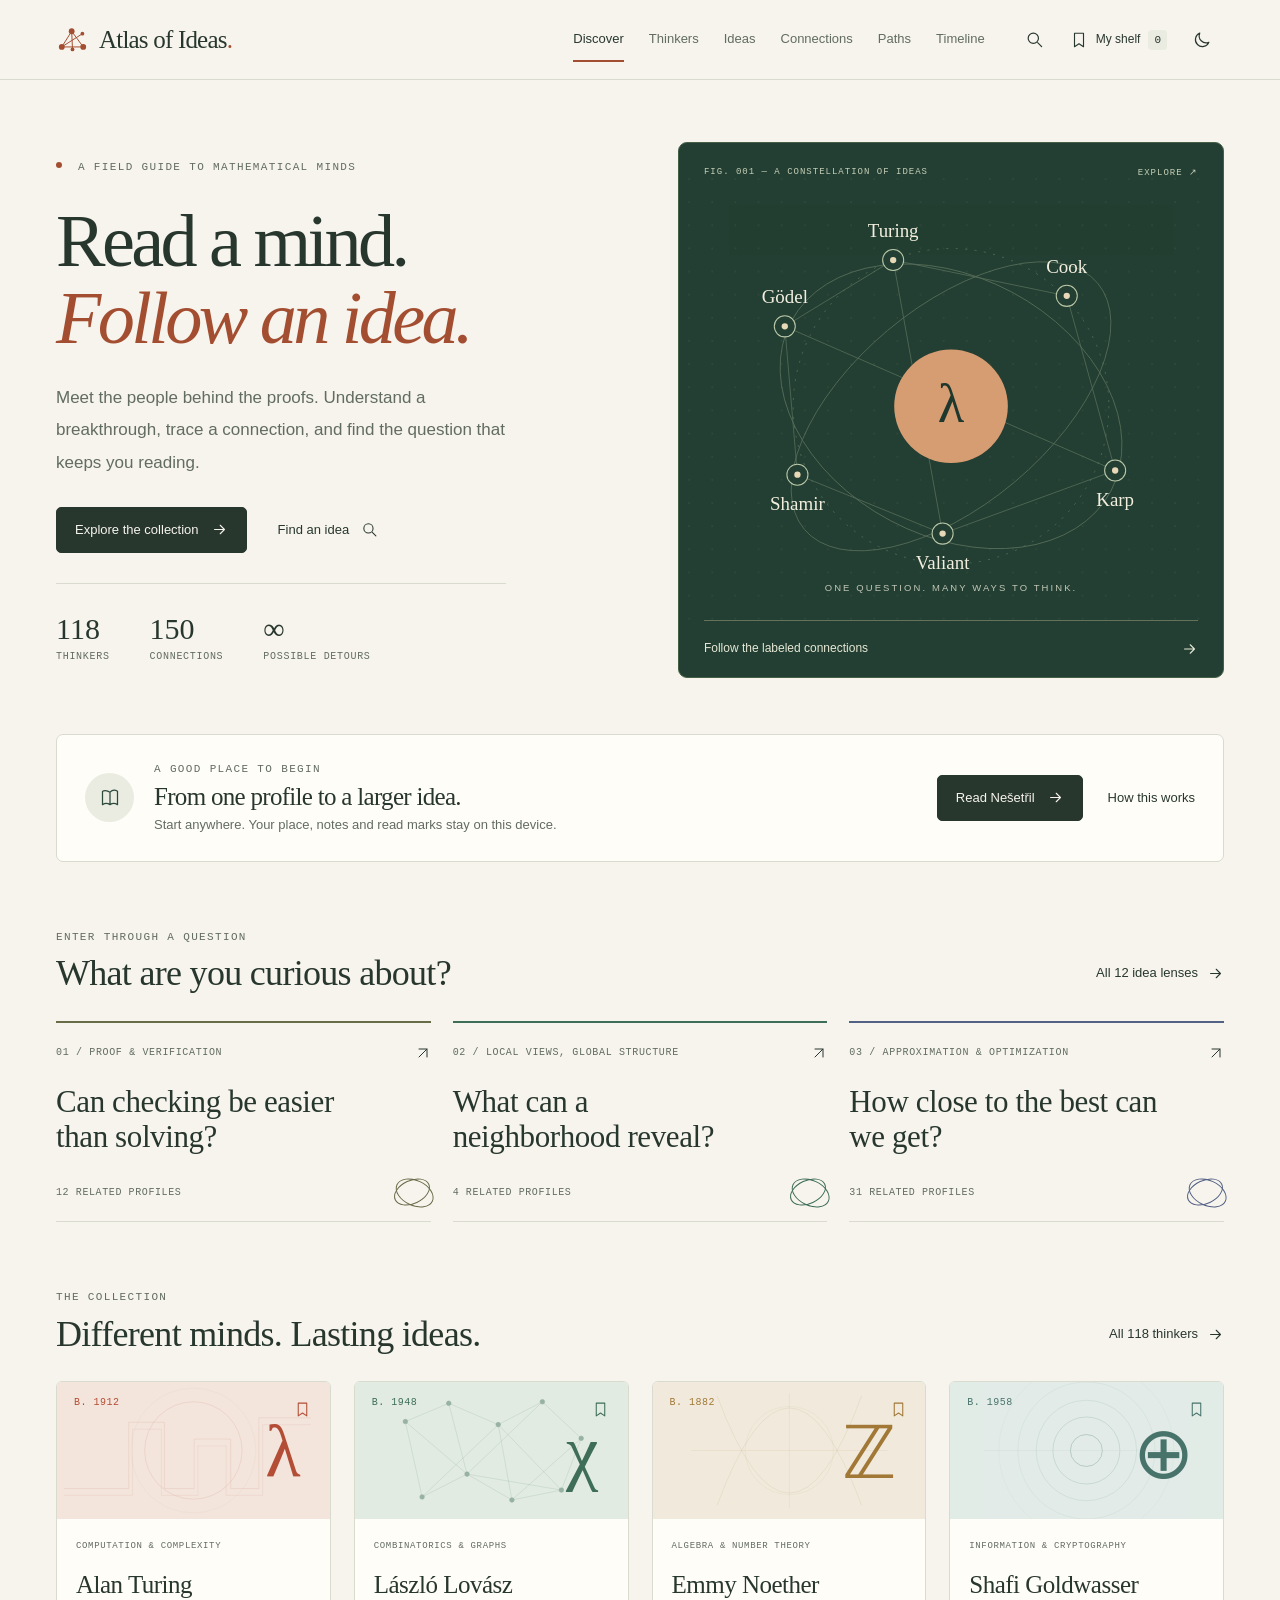
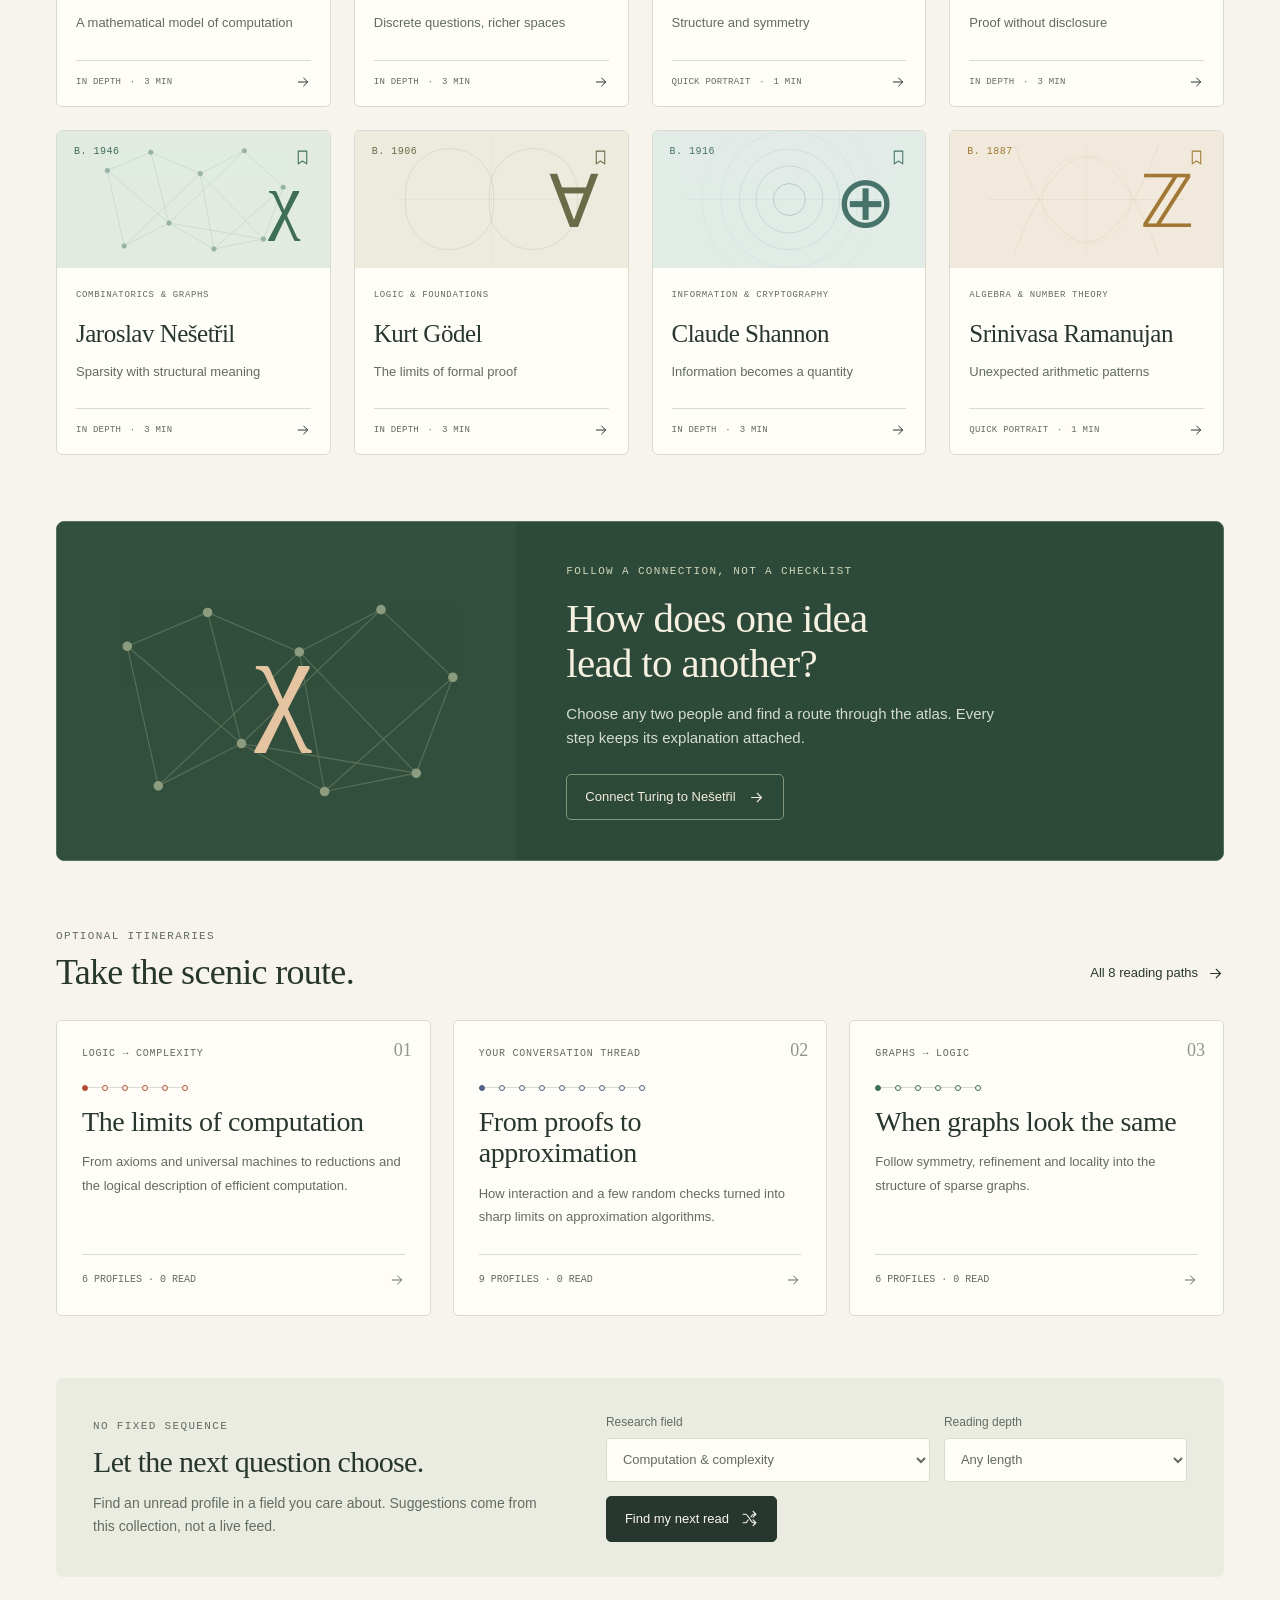
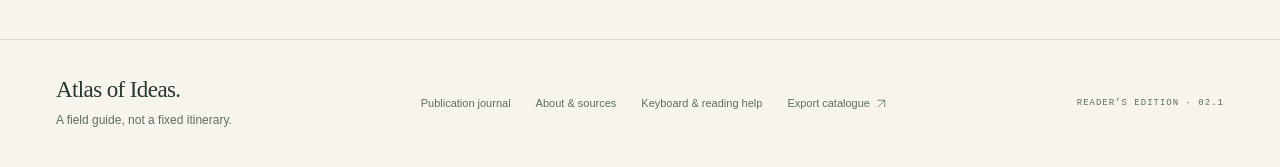
==== index.html @ b28cc840 "Publish actual Reader’s Edition with validated daily-profile updates" ====
<!doctype html>
<html lang="en">
<head>
<meta charset="utf-8">
<meta name="viewport" content="width=device-width, initial-scale=1, viewport-fit=cover">
<meta name="theme-color" content="#f6f4ed">
<meta name="description" content="An independent field guide to mathematics and computing. Read 118 profiles, follow 150 connections, explore ideas, and keep your own private reading notebook.">
<meta name="color-scheme" content="light dark">
<meta property="og:title" content="Atlas of Ideas — A field guide to mathematical minds">
<meta property="og:description" content="Read a mind. Follow an idea. 118 people, 150 connections, your own route.">
<link rel="canonical" href="https://hadi1373z.github.io/atlas-of-ideas/">
<title>Atlas of Ideas — Reader’s edition</title>
<link rel="icon" href="data:image/svg+xml,%3Csvg xmlns='http://www.w3.org/2000/svg' viewBox='0 0 40 40'%3E%3Crect width='40' height='40' rx='8' fill='%23283f36'/%3E%3Ctext x='20' y='29' text-anchor='middle' font-family='Georgia' font-size='30' fill='%23fff9ed'%3Eλ%3C/text%3E%3C/svg%3E">
<style>/* Atlas of Ideas — Reader’s edition. System typefaces; no network assets. */
:root {
  --paper: #f6f4ed; --card: #fffdf8; --ink: #28372e; --muted: #626c61;
  --line: #d8dbce; --accent: #a44e31; --green: #2c493a; --soft: #eaece2;
  --serif: 'Iowan Old Style', 'Palatino Linotype', 'Book Antiqua', Georgia, serif;
  --display: Georgia, 'Times New Roman', serif;
  --sans: -apple-system, BlinkMacSystemFont, 'Segoe UI', Arial, sans-serif;
  --mono: 'SFMono-Regular', Consolas, 'Liberation Mono', monospace;
  --reader-size: 19px; --reader-leading: 1.85; --measure: 650px;
  --max: 1320px; --header-height: 80px;
}
* { box-sizing: border-box; }
html { scroll-padding-top: 155px; }
body { margin: 0; color: var(--ink); background: var(--paper); font: 15px/1.6 var(--sans); -webkit-font-smoothing: antialiased; }
body[data-theme=dark] { --paper:#17231e; --card:#1e2d25; --ink:#f0ecdf; --muted:#b3bcae; --line:#3e5042; --accent:#e5ae8b; --green:#cfddc3; --soft:#2b3a2f; }
button,input,select,textarea { font:inherit; color:inherit; }
button { border:0; background:none; cursor:pointer; }
button:disabled { opacity:.5; cursor:default; }
a { color:inherit; text-decoration:none; }
button,a { touch-action:manipulation; -webkit-tap-highlight-color:transparent; }
svg { display:block; flex-shrink:0; }
img { max-width:100%; }
input,select,textarea { max-width:100%; }
button:focus-visible,a:focus-visible,input:focus-visible,select:focus-visible,textarea:focus-visible,summary:focus-visible,[role=button]:focus-visible {
  outline:3px solid var(--accent); outline-offset:4px; border-radius:3px;
}
h1[tabindex="-1"]:focus,.article-section[tabindex="-1"]:focus,main:focus { outline:none; }
::selection { background:#dac3a0; color:#1d3527; }
.wrap { width:min(var(--max),calc(100% - 112px)); margin-inline:auto; }
.sr-only { position:absolute; width:1px; height:1px; padding:0; overflow:hidden; clip:rect(0,0,0,0); white-space:nowrap; border:0; }
.skip { position:fixed; left:16px; top:-80px; padding:12px 20px; background:var(--ink); color:var(--paper); z-index:200; }
.skip:focus { top:12px; }
.eyebrow { font:11px/1.65 var(--mono); text-transform:uppercase; letter-spacing:1.35px; color:var(--muted); }
.dot { display:inline-block; width:6px; height:6px; background:var(--accent); border-radius:50%; vertical-align:2px; margin-right:8px; }
h1,h2,h3,h4,p { margin-top:0; }
h1,h2,h3,h4 { font-family:var(--display); font-weight:400; line-height:1.13; }
h1 { font-size:clamp(40px,4.7vw,68px); letter-spacing:-2.1px; margin:16px 0 24px; overflow-wrap:break-word; }
h2 { font-size:32px; letter-spacing:-.7px; }
h3 { font-size:25px; letter-spacing:-.4px; }
.actions { display:flex; align-items:center; gap:12px; flex-wrap:wrap; }
.btn { display:inline-flex; min-height:46px; align-items:center; justify-content:center; gap:12px; padding:11px 18px; border:1px solid var(--line); border-radius:5px; font-size:13px; font-weight:500; line-height:1.5; transition:background .16s,border-color .16s; }
.btn svg { width:17px; height:17px; }
.btn:hover { background:var(--soft); border-color:var(--muted); }
.btn.primary { color:var(--paper); background:var(--ink); border-color:var(--ink); }
.btn.primary:hover { background:var(--accent); border-color:var(--accent); color:var(--card); }
body[data-theme=dark] .btn.primary:hover { color:#17231e; }
.btn.text { border-color:transparent; background:transparent; }
.btn.text:hover { color:var(--accent); }
.btn.small { min-height:40px; padding:8px 12px; font-size:12px; gap:8px; }
.btn.inverse { color:#f4eddc; border-color:#84967c; background:transparent; }
.btn.inverse:hover { background:#395542; }
.icon-btn { display:inline-flex; width:44px; height:44px; align-items:center; justify-content:center; border:1px solid transparent; border-radius:50%; }
.icon-btn:hover { background:var(--soft); border-color:var(--line); }
.icon-btn svg { width:19px; height:19px; }
.quiet-link { display:inline-flex; align-items:center; gap:9px; min-height:40px; font-size:13px; font-weight:500; }
.quiet-link:hover { color:var(--accent); }
.quiet-link svg { width:17px; height:17px; }
.small-muted,.fineprint { color:var(--muted); font-size:13px; line-height:1.75; }
.fineprint { margin:24px 0 40px; }
.note-panel { padding:22px 26px; background:var(--soft); border-left:2px solid var(--accent); font-size:14px; line-height:1.75; }
.note-panel p { margin:8px 0 0; color:var(--muted); }
main { min-height:65vh; }
/* Navigation */
.site-header { position:sticky; top:0; height:var(--header-height); z-index:40; border-bottom:1px solid var(--line); background:var(--paper); }
.header-inner { display:flex; height:100%; align-items:center; gap:28px; }
.brand { display:flex; align-items:center; gap:10px; white-space:nowrap; font:25px var(--display); letter-spacing:-.8px; }
.brand-mark { width:33px; height:33px; color:var(--accent); }
.brand-dot { color:var(--accent); }
.nav { display:flex; gap:25px; align-items:center; margin-left:auto; }
.nav a { display:flex; min-height:44px; align-items:center; color:var(--muted); font-size:13px; position:relative; }
.nav a:hover,.nav a.active { color:var(--ink); }
.nav a.active::after { content:''; position:absolute; bottom:0; left:0; right:0; height:2px; background:var(--accent); }
.header-actions { display:flex; align-items:center; gap:5px; }
.shelf-link { display:flex; align-items:center; gap:8px; font-size:12px; min-height:44px; white-space:nowrap; padding-inline:8px; }
.shelf-link svg { width:18px; height:18px; }
.count-badge { font:11px var(--mono); padding:4px 6px; background:var(--soft); border-radius:4px; }
.mobile-menu { display:none; }
#mobile-dock { display:none; }
.storage-banner { display:flex; align-items:center; justify-content:center; gap:18px; flex-wrap:wrap; background:#fff0c9; color:#5b4619; padding:8px 24px; font-size:12px; }
.storage-banner button { display:flex; align-items:center; gap:7px; min-height:32px; text-decoration:underline; }
.storage-banner svg { width:16px; }
/* Discover */
.hero { display:grid; grid-template-columns:1.02fr 1fr; align-items:center; gap:65px; padding:62px 0 56px; }
.hero h1 { font-size:clamp(54px,5.8vw,83px); line-height:1.03; letter-spacing:-3.6px; margin:27px 0 26px; }
.hero h1 em { color:var(--accent); font-weight:400; }
.hero-copy>p { max-width:465px; color:var(--muted); font-size:17px; line-height:1.9; margin:0 0 28px; }
.hero-stats { display:flex; gap:40px; align-items:center; padding-top:30px; margin-top:30px; border-top:1px solid var(--line); max-width:450px; }
.hero-stats>div { display:flex; flex-direction:column; gap:7px; }
.hero-stats strong { font:30px/1 var(--display); }
.hero-stats span { font:10px var(--mono); color:var(--muted); letter-spacing:.7px; }
.hero-art { background:#233e32; color:#bccda8; border-radius:9px; overflow:hidden; position:relative; min-width:0; border:1px solid #466047; }
.art-caption { display:flex; justify-content:space-between; gap:10px; font:9px var(--mono); letter-spacing:1px; padding:24px 25px 0; color:#c5cfb7; }
.hero-art>svg { width:100%; height:auto; padding:0 9px; }
.hero-art a:hover .star-halo,.hero-art a:focus-visible .star-halo { r:14; stroke:#f1d0ad; stroke-width:2; }
.hero-art svg a:focus-visible { outline:none; }
.art-footer { display:flex; justify-content:space-between; align-items:center; border-top:1px solid #62735a; margin:0 25px; padding:18px 0; color:#e6e8d5; font-size:12px; }
.art-footer svg { width:17px; }
.continue-card { display:flex; gap:20px; align-items:center; background:var(--card); border:1px solid var(--line); border-radius:7px; padding:25px 28px; }
.continue-icon { width:49px; height:49px; border-radius:50%; background:var(--soft); display:flex; align-items:center; justify-content:center; flex-shrink:0; color:var(--green); }
.continue-card h2 { margin:5px 0 4px; font-size:25px; }
.continue-card p { margin:0; font-size:13px; color:var(--muted); }
.continue-card>div { flex:1; }
.continue-card>.quiet-link { margin-left:5px; }
.section { padding:66px 0 0; }
.section-heading { display:flex; justify-content:space-between; gap:25px; align-items:end; margin-bottom:27px; }
.section-heading h2 { margin:7px 0 0; font-size:36px; }
.section-heading p { color:var(--muted); margin:8px 0 0; }
.section-heading>.quiet-link { white-space:nowrap; }
.concept-grid { display:grid; grid-template-columns:repeat(3,minmax(0,1fr)); gap:22px; }
.concept-card { border-top:2px solid var(--field-color); border-bottom:1px solid var(--line); padding:22px 0 17px; position:relative; }
.concept-top { display:flex; gap:10px; align-items:start; justify-content:space-between; }
.concept-top>.eyebrow { letter-spacing:.65px; font-size:10px; }
.concept-top svg { width:16px; height:16px; }
.concept-card h3 { max-width:310px; font-size:31px; line-height:1.13; margin:23px 0 26px; }
.concept-card:hover h3 { color:var(--accent); }
.concept-bottom { display:flex; align-items:center; justify-content:space-between; font:10px var(--mono); letter-spacing:.6px; color:var(--muted); }
.concept-orbit { height:24px; width:38px; border:1px solid var(--field-color); border-radius:50%; transform:rotate(-25deg); }
.concept-orbit::after { content:''; display:block; height:24px; width:38px; border:1px solid var(--field-color); border-radius:50%; transform:rotate(50deg); }
.feature { margin-top:66px; background:#2c493a; border:1px solid #567157; border-radius:8px; color:#f5f0df; display:grid; grid-template-columns:.65fr 1fr; overflow:hidden; }
.feature-art { min-height:305px; position:relative; overflow:hidden; color:#bec6a1; background:#324f3e; }
.feature-art .motif { position:absolute; inset:15% -15%; width:130%; height:75%; opacity:.65; }
.feature-art>span { position:absolute; left:43%; top:25%; font:130px var(--display); color:#e5c4a1; }
.feature-copy { padding:40px 50px; }
.feature-copy .eyebrow { color:#d1d5b7; }
.feature-copy h2 { font-size:41px; line-height:1.1; margin:16px 0; }
.feature-copy p { max-width:460px; font-size:15px; color:#d4dccc; margin-bottom:24px; }
.next-box { display:grid; grid-template-columns:1fr 1.25fr; align-items:center; gap:48px; padding:35px 37px; margin:62px 0; background:var(--soft); border-radius:7px; }
.next-box h2 { font-size:30px; margin:10px 0 13px; }
.next-box p { font-size:14px; color:var(--muted); margin:0; }
.next-controls { display:grid; grid-template-columns:1fr .75fr; align-items:end; gap:14px; }
.next-controls label { font-size:12px; color:var(--muted); }
.next-controls select { margin-top:6px; width:100%; }
.next-controls>.btn { grid-column:1/-1; justify-self:start; }
select { background:var(--card); padding:12px 32px 12px 12px; border:1px solid var(--line); border-radius:4px; min-height:44px; font-size:13px; }
/* Collection */
.page-head { padding:57px 0 38px; }
.page-head h1 { margin-bottom:21px; }
.page-head>p { max-width:740px; color:var(--muted); font-size:17px; line-height:1.85; margin-bottom:0; }
.head-line { display:flex; justify-content:space-between; align-items:center; gap:25px; }
.head-line h1 { margin-bottom:0; }
.head-line p { max-width:460px; color:var(--muted); font-size:15px; margin:18px 0 0; }
.collection-section { padding-bottom:42px; }
.filterbar { display:flex; align-items:center; gap:12px; padding-bottom:19px; }
.search-input { display:flex; align-items:center; gap:12px; border:1px solid var(--line); border-radius:5px; background:var(--card); min-width:0; flex:1; padding:0 16px; min-height:49px; }
.search-input>svg { color:var(--muted); width:20px; height:20px; }
.search-input input { background:transparent; width:100%; min-width:0; border:0; padding:13px 0; font-size:15px; }
.search-input:focus-within { outline:2px solid var(--accent); outline-offset:1px; }
.search-input input:focus-visible { outline:0; }
.filterbar select { min-height:49px; }
.view-toggle { display:flex; border:1px solid var(--line); border-radius:4px; padding:3px; }
.view-toggle button { display:flex; align-items:center; justify-content:center; width:38px; min-height:41px; border-radius:3px; }
.view-toggle button[aria-pressed=true] { background:var(--soft); }
.view-toggle svg { width:18px; height:18px; }
.pills { display:flex; gap:8px; flex-wrap:wrap; }
.pill { display:inline-flex; align-items:center; gap:7px; min-height:37px; border:1px solid var(--line); border-radius:20px; padding:7px 13px; font-size:12px; line-height:1.4; }
.pill:hover { background:var(--soft); }
.pill.active { background:var(--ink); border-color:var(--ink); color:var(--paper); }
.pill svg { width:14px; height:14px; }
.field-dot { width:5px; height:5px; border-radius:50%; background:var(--field-color); display:block; }
.results-line { display:flex; justify-content:space-between; align-items:center; padding:21px 0 18px; font:11px var(--mono); color:var(--muted); }
.results-line button { font:12px var(--sans); min-height:38px; text-decoration:underline; text-underline-offset:3px; }
.card-grid { display:grid; grid-template-columns:repeat(4,minmax(0,1fr)); gap:23px; }
.person-card { border:1px solid var(--line); background:var(--card); border-radius:6px; overflow:hidden; position:relative; min-width:0; display:flex; flex-direction:column; transition:border-color .2s,box-shadow .2s; }
.person-card:hover { border-color:var(--muted); box-shadow:0 8px 22px #1b33270b; }
.person-link { display:flex; flex-direction:column; flex:1; min-width:0; }
.card-art { background:var(--field-soft); height:137px; position:relative; overflow:hidden; color:var(--field-color); }
.card-art .motif { width:100%; height:100%; position:absolute; inset:0; opacity:.45; }
.cover-year { position:absolute; top:15px; left:17px; font:10px var(--mono); letter-spacing:.5px; }
.cover-symbol { position:absolute; right:29px; top:28px; font:73px var(--display); }
.card-content { padding:21px 19px 16px; display:flex; flex-direction:column; flex:1; min-width:0; }
.card-label { display:flex; justify-content:space-between; gap:8px; font:9px/1.5 var(--mono); text-transform:uppercase; letter-spacing:.65px; color:var(--muted); min-height:25px; }
.read-indicator { white-space:nowrap; color:var(--green); }
.card-content h3 { font-size:25px; line-height:1.13; margin:6px 0 13px; letter-spacing:-.5px; }
.card-content>p { color:var(--muted); font-size:13px; line-height:1.7; margin-bottom:25px; }
.card-footer { margin-top:auto; display:flex; align-items:center; justify-content:space-between; border-top:1px solid var(--line); padding-top:13px; font:9px var(--mono); letter-spacing:.25px; color:var(--muted); gap:8px; }
.card-footer i { padding:0 3px; font-style:normal; }
.card-footer svg { width:16px; height:16px; color:var(--ink); }
.bookmark-btn { position:absolute; top:5px; right:5px; width:44px; height:44px; display:flex; justify-content:center; align-items:center; color:var(--field-color); border-radius:50%; }
.bookmark-btn svg { width:17px; height:17px; }
.bookmark-btn.saved svg { fill:currentColor; }
.bookmark-btn:hover { background:#ffffff65; }
.card-progress { height:3px; background:var(--soft); }
.card-progress>span { display:block; height:100%; background:var(--accent); }
.search-excerpt { font-size:12px; color:var(--muted); line-height:1.85; margin-bottom:20px; }
mark { background:#ecd7ad; color:#2c3b2c; border-radius:2px; }
body[data-theme=dark] mark { background:#536443; color:#fffbe4; }
.load-row { display:flex; flex-direction:column; align-items:center; gap:12px; margin-top:30px; }
.load-row>span { color:var(--muted); font-size:12px; }
.card-grid.list-view { grid-template-columns:1fr; gap:12px; }
.list-view .person-link { flex-direction:row; }
.list-view .card-art { width:126px; height:auto; min-height:146px; flex-shrink:0; }
.list-view .cover-year { top:14px; font-size:9px; }
.list-view .cover-symbol { font-size:55px; right:40px; top:39px; }
.list-view .card-content { display:grid; grid-template-columns:220px minmax(0,1fr) auto; gap:4px 24px; padding:18px 67px 18px 25px; align-items:center; }
.list-view .card-label { grid-column:1/-1; min-height:0; justify-content:start; }
.list-view .card-content h3 { margin:0; }
.list-view .card-content>p { margin:0; }
.list-view .card-footer { border:0; margin:0; padding:0; }
.list-view .search-excerpt { grid-column:1/-1; margin:9px 0 0; }
.list-view .bookmark-btn { color:var(--muted); top:12px; right:12px; }
.empty { text-align:center; padding:70px 25px; border:1px dashed var(--line); border-radius:6px; margin-bottom:35px; }
.empty h2 { font-size:34px; margin:17px 0; }
.empty p { color:var(--muted); max-width:550px; margin:0 auto 24px; }
.empty-icon { display:flex; justify-content:center; color:var(--accent); }
.empty-icon svg { width:32px; height:32px; }
/* Idea lenses and paths */
.ideas-grid { gap:30px; padding-bottom:50px; }
.ideas-grid .concept-card { padding:25px; background:var(--card); border:1px solid var(--line); border-top:2px solid var(--field-color); border-radius:4px; }
.idea-intro { display:grid; grid-template-columns:1.3fr 1fr; gap:55px; background:var(--card); border:1px solid var(--line); border-radius:6px; padding:32px; margin-bottom:45px; }
.idea-intro h2 { margin:12px 0; font-size:35px; }
.idea-intro p { color:var(--muted); line-height:1.85; }
.idea-vocabulary { padding-top:5px; }
.idea-vocabulary>.eyebrow { margin-bottom:17px; }
.trail-grid { display:grid; grid-template-columns:repeat(3,minmax(0,1fr)); gap:22px; }
.trail-card { display:flex; flex-direction:column; padding:25px; background:var(--card); border:1px solid var(--line); border-radius:5px; position:relative; overflow:hidden; }
.trail-card>.eyebrow { font-size:10px; letter-spacing:.75px; padding-right:22px; }
.trail-number { position:absolute; right:18px; top:19px; font:18px var(--display); color:var(--muted); opacity:.7; }
.trail-card h3 { font-size:28px; margin:15px 0 13px; }
.trail-card p { font-size:13px; line-height:1.8; color:var(--muted); margin:0 0 25px; }
.path-mini { display:flex; align-items:center; margin-top:22px; }
.path-mini i { width:6px; height:6px; border:1px solid var(--field-color); border-radius:50%; }
.path-mini i:first-of-type,.path-mini i.done { background:var(--field-color); }
.path-mini>span { width:14px; height:1px; background:var(--line); }
.trail-bottom { display:flex; align-items:center; justify-content:space-between; padding-top:15px; border-top:1px solid var(--line); margin-top:auto; color:var(--muted); font:10px var(--mono); }
.trail-bottom svg { width:16px; }
.all-trails { padding-top:8px; }
.back-link { display:inline-flex; align-items:center; gap:10px; color:var(--muted); font-size:12px; min-height:44px; margin:18px 0 5px; }
.back-link svg { width:17px; height:17px; }
.back-link:hover { color:var(--accent); }
.trail-intro { display:grid; grid-template-columns:1fr 235px; gap:70px; padding:31px 0 50px; align-items:center; border-bottom:1px solid var(--line); }
.trail-intro h1 { font-size:clamp(40px,4.5vw,64px); max-width:840px; }
.trail-intro>div>p { color:var(--muted); font-size:17px; max-width:730px; line-height:1.8; margin-bottom:22px; }
.trail-progress { border:1px solid var(--line); background:var(--card); padding:27px; border-radius:5px; }
.trail-progress strong { display:block; font:64px/1.4 var(--display); }
.trail-progress small { font-size:26px; color:var(--muted); }
.trail-progress p { font-size:12px; margin:15px 0 0; color:var(--muted); }
.progress-track { height:4px; background:var(--soft); }
.progress-track>span { display:block; height:100%; background:var(--accent); }
.trail-step { display:flex; gap:28px; padding:34px 0; border-bottom:1px solid var(--line); }
.step-index { flex-shrink:0; width:45px; height:45px; display:flex; align-items:center; justify-content:center; border:1px solid var(--line); border-radius:50%; font:15px var(--mono); }
.step-index.done { color:var(--paper); background:var(--ink); }
.step-content { display:flex; gap:40px; align-items:center; justify-content:space-between; flex:1; }
.step-content h2 { font-size:30px; margin:8px 0 10px; }
.step-content p { color:var(--muted); font-size:14px; max-width:860px; margin:0; line-height:1.8; }
.step-content>.btn { flex-shrink:0; }
/* Reading desk */
.profile-head { display:grid; grid-template-columns:minmax(0,1fr) 305px; gap:65px; align-items:center; padding:32px 0 47px; }
.profile-head h1 { font-size:clamp(42px,5vw,74px); line-height:1.04; margin:17px 0 19px; }
.meta-divider { padding:0 8px; }
.profile-subtitle { color:var(--accent); font:28px/1.4 var(--display); margin-bottom:20px; }
.profile-head .bio { color:var(--muted); max-width:790px; font-size:16px; line-height:1.85; margin-bottom:22px; }
.profile-meta { display:flex; align-items:center; gap:22px; color:var(--muted); font-size:12px; margin-bottom:25px; flex-wrap:wrap; }
.profile-meta>span { display:flex; align-items:center; gap:7px; }
.profile-meta svg { width:14px; height:14px; }
.profile-actions .btn { min-height:43px; font-size:12px; padding:9px 13px; }
.profile-cover { min-height:278px; background:var(--field-soft); position:relative; color:var(--field-color); border-radius:6px; overflow:hidden; }
.profile-cover .motif { width:150%; height:95%; position:absolute; left:-25%; top:0; opacity:.4; }
.big-symbol { position:absolute; inset:20px 0 0; text-align:center; font:132px/1.45 var(--display); }
.cover-note { position:absolute; bottom:22px; left:23px; right:23px; display:flex; justify-content:space-between; border-top:1px solid currentColor; padding-top:12px; font:9px var(--mono); letter-spacing:.3px; }
.resume-notice { display:flex; gap:10px; align-items:center; flex-wrap:wrap; font-size:12px; color:var(--muted); margin-top:22px; }
.resume-notice>svg { width:16px; }
.resume-notice button { display:flex; align-items:center; gap:7px; min-height:38px; font-weight:600; color:var(--accent); }
.resume-notice button svg { width:15px; }
.readerbar { position:sticky; top:var(--header-height); z-index:25; background:var(--paper); border-top:1px solid var(--line); border-bottom:1px solid var(--line); }
.readerbar-inner { height:61px; display:flex; align-items:center; justify-content:space-between; gap:20px; }
.readerbar-title { display:flex; align-items:center; gap:17px; min-width:0; }
.readerbar-title>.eyebrow { font-size:10px; }
.readerbar-title strong { font-size:14px; font-weight:500; white-space:nowrap; text-overflow:ellipsis; overflow:hidden; }
.readerbar-actions { display:flex; align-items:center; gap:12px; }
.read-position { font:11px var(--mono); color:var(--muted); min-width:33px; }
.reader-progress { position:absolute; left:0; right:0; bottom:-1px; height:2px; background:transparent; }
.reader-progress>span { display:block; height:100%; width:0; background:var(--accent); }
.reading-layout { display:grid; grid-template-columns:180px minmax(0,var(--measure)) minmax(175px,1fr); column-gap:50px; padding-top:40px; align-items:start; }
body[data-reader-width=wide] { --measure:760px; }
body[data-reader-width=wide] .reading-layout { grid-template-columns:160px minmax(0,1fr) 180px; gap:32px; }
.article { min-width:0; font:var(--reader-size)/var(--reader-leading) var(--serif); }
body[data-reader-font=sans] .article { font-family:var(--sans); }
.article p { margin-bottom:22px; overflow-wrap:break-word; }
.article .ui-text { font:14px/1.85 var(--sans); color:var(--muted); }
.article-lede { font-size:calc(var(--reader-size) + 2px); line-height:1.65; color:var(--ink); margin-top:17px; }
.article-section { scroll-margin-top:160px; margin-bottom:38px; }
.article-section h2 { font-size:32px; margin:10px 0 20px; line-height:1.2; }
.article-section>p:not(.article-lede):not(.ui-text):not(.source-note) { color:var(--ink); }
.section-kicker { display:flex; justify-content:space-between; align-items:center; gap:12px; font:10px var(--mono); letter-spacing:1px; color:var(--accent); }
.section-link { width:36px; min-height:36px; display:flex; align-items:center; justify-content:center; border-radius:50%; color:var(--muted); }
.section-link svg { width:15px; height:15px; }
.section-link:hover { background:var(--soft); color:var(--accent); }
.overview { border-bottom:1px solid var(--line); padding-bottom:30px; margin-bottom:40px; }
.sticky-toc { position:sticky; top:177px; }
.toc-column { align-self:stretch; min-width:0; }
.reader-toc { margin-top:17px; }
.reader-toc a { display:flex; gap:11px; min-height:41px; align-items:start; padding:11px 8px 11px 0; color:var(--muted); font:12px/1.65 var(--sans); border-left:2px solid transparent; }
.reader-toc a span { font:10px/1.9 var(--mono); min-width:18px; color:var(--muted); }
.reader-toc a[aria-current] { color:var(--accent); border-left-color:var(--accent); background:var(--soft); padding-left:9px; margin-left:-10px; }
.reader-toc a:hover { color:var(--accent); }
.toc-note { font-size:11px; line-height:1.85; color:var(--muted); padding-top:22px; margin-top:20px; border-top:1px solid var(--line); }
.context-column { min-width:0; }
.aside-block { padding:0 0 25px; margin-bottom:28px; border-bottom:1px solid var(--line); }
.aside-block h2 { font:13px var(--sans); font-weight:600; letter-spacing:.1px; margin-bottom:8px; }
.aside-block>.small-muted { font-size:12px; margin:0 0 16px; }
.related-link { display:flex; flex-direction:column; gap:5px; padding:16px 0; border-bottom:1px solid var(--line); }
.related-link strong { font:18px var(--display); line-height:1.2; }
.related-link span { font-size:11px; line-height:1.7; color:var(--muted); }
.related-link:hover strong { color:var(--accent); }
.aside-block>.quiet-link { font-size:12px; margin-top:14px; }
.idea-tags { display:flex; flex-direction:column; margin:12px 0; }
.idea-tags a { display:flex; align-items:center; justify-content:space-between; gap:8px; min-height:40px; font-size:12px; padding:8px 0; }
.idea-tags a:hover { color:var(--accent); }
.idea-tags svg { width:14px; height:14px; }
.math-block { margin:23px 0 0; padding:0 22px 17px; background:var(--soft); border:1px solid var(--line); border-radius:5px; min-width:0; }
.overview .math-block { background:var(--card); border-left:2px solid var(--accent); }
.math-caption { display:flex; align-items:center; justify-content:space-between; gap:10px; font:9px/1.5 var(--mono); letter-spacing:.8px; color:var(--muted); padding-top:8px; }
.math-caption button { display:flex; align-items:center; gap:5px; min-height:36px; padding:0 0 0 10px; font:11px var(--sans); }
.math-caption button svg { width:14px; height:14px; }
.math-caption button:hover { color:var(--accent); }
.formula { overflow-x:auto; overflow-y:hidden; padding:15px 0 7px; font-family:var(--display); text-align:center; font-size:calc(var(--reader-size) + 1px); line-height:1.65; scrollbar-width:thin; }
.formula>div { width:max-content; min-width:100%; max-width:100%; overflow-wrap:anywhere; }
mjx-container { margin:0!important; display:block!important; }
mjx-container>svg { display:block; max-width:100%; height:auto; margin-inline:auto; }
.math-source { font:13px/1.7 var(--mono); padding:16px; background:var(--soft); border:1px solid var(--line); white-space:pre-wrap; overflow-wrap:anywhere; border-radius:4px; }
.qualification { display:flex; gap:13px; padding:20px; border-left:2px solid var(--accent); background:var(--soft); font:13px/1.9 var(--sans); }
.qualification svg { width:18px; height:18px; margin-top:4px; }
.article-end { display:flex; justify-content:space-between; align-items:center; gap:20px; padding:25px 0; border-top:1px solid var(--line); border-bottom:1px solid var(--line); margin:40px 0 50px; }
.article-end>.eyebrow { font-size:9px; max-width:160px; }
.notes-block { background:var(--soft); border-radius:6px; padding:28px; }
.notes-block .section-kicker>.quiet-link { font-size:11px; letter-spacing:0; }
.notes-block h2 { font-size:30px; }
.notes-block textarea { display:block; resize:vertical; min-height:160px; width:100%; background:var(--card); border:1px solid var(--line); border-radius:4px; padding:17px; font:16px/1.85 var(--serif); }
.notes-status { margin-top:10px; font:11px/1.6 var(--sans); color:var(--muted); min-height:20px; }
.question-box { padding:15px 0 32px; }
.question { display:flex; align-items:center; gap:17px; width:100%; text-align:left; padding:20px 0; border-bottom:1px solid var(--line); font:15px/1.8 var(--sans); }
.question:hover,.question[aria-pressed=true] { color:var(--accent); }
.qnum { font:10px var(--mono); color:var(--accent); align-self:start; padding-top:7px; }
.qtext { flex:1; }
.question>svg { width:17px; height:17px; }
.recommendation { padding:24px; background:var(--soft); margin-top:24px; border-radius:5px; }
.recommendation>.ui-text { margin:10px 0; }
.recommendation-item { border-bottom:1px solid var(--line); margin-bottom:16px; }
.recommendation-item .small-muted { font:12px/1.8 var(--sans); margin-bottom:18px; }
.compact-person { display:flex; align-items:center; gap:14px; padding:15px 0; font-family:var(--sans); }
.compact-person>span:not(.mini-symbol) { flex:1; }
.compact-person strong { font:21px var(--display); display:block; }
.compact-person small { font:12px/1.65 var(--sans); color:var(--muted); display:block; margin-top:5px; }
.compact-person>svg { width:17px; height:17px; }
.mini-symbol { width:41px; height:45px; display:flex; align-items:center; justify-content:center; background:var(--field-soft); color:var(--field-color); font:25px var(--display); flex-shrink:0; border-radius:4px; }
.sources-section { padding-top:20px; border-top:1px solid var(--line); }
.source-link { display:flex; gap:14px; align-items:start; padding:19px 0; border-bottom:1px solid var(--line); font:14px/1.65 var(--sans); }
.source-num { font:10px/2.3 var(--mono); color:var(--muted); }
.source-link>span:nth-child(2) { flex:1; }
.source-link strong { font-weight:500; }
.source-link small { display:block; margin-top:4px; font-size:11px; color:var(--muted); }
.source-link>svg { width:16px; height:16px; margin-top:4px; }
.source-link:hover strong { text-decoration:underline; text-underline-offset:4px; }
.source-note { color:var(--muted); font:12px/1.85 var(--sans); margin-top:20px; }
.path-context { border:1px solid var(--line); background:var(--card); border-radius:4px; padding:25px; margin:40px 0; }
.path-context a { display:flex; align-items:center; justify-content:space-between; gap:15px; font:16px/1.5 var(--display); margin-top:18px; }
.path-context a svg { width:17px; height:17px; }
.print-footer { display:none; }
.focus-mode .site-header,.focus-mode .profile-wrap,.focus-mode .site-footer,.focus-mode .toc-column,.focus-mode .context-column { display:none; }
.focus-mode .readerbar { top:0; }
.focus-mode .reading-layout,body[data-reader-width=wide].focus-mode .reading-layout { display:block; width:min(var(--measure),calc(100% - 60px)); padding-top:40px; }
.focus-mode .article { width:100%; }
/* Connections */
.map-filterbar { display:grid; grid-template-columns:1fr 1fr .85fr auto; gap:15px; align-items:end; margin-bottom:27px; }
.map-filterbar>label { display:flex; flex-wrap:wrap; gap:8px; font-size:12px; }
.map-filterbar input,.map-filterbar select { width:100%; min-height:47px; border:1px solid var(--line); border-radius:4px; background:var(--card); padding:11px 13px; font-size:14px; }
.optional { color:var(--muted); margin-left:auto; font-size:11px; }
.connections-layout { display:grid; grid-template-columns:minmax(0,1fr) 300px; gap:28px; align-items:start; }
.graph-shell { border:1px solid var(--line); border-radius:6px; overflow:hidden; min-width:0; background:var(--card); position:sticky; top:104px; }
.graph-top { display:flex; justify-content:space-between; align-items:center; gap:16px; padding:14px 18px; border-bottom:1px solid var(--line); }
.graph-top>.eyebrow { font-size:9px; letter-spacing:.5px; }
.graph-canvas { position:relative; background:var(--soft); }
#network { width:100%; height:auto; display:block; cursor:grab; touch-action:none; min-height:300px; }
#network:active { cursor:grabbing; }
.net-edges { color:var(--muted); }
.map-node { cursor:pointer; }
.node-label { fill:var(--ink); paint-order:stroke; stroke:var(--soft); stroke-width:4px; stroke-linejoin:round; }
.map-node:focus-visible { outline:none; }
.map-node:focus-visible .main-node,.map-node:hover .main-node { stroke:var(--accent); stroke-width:4px; }
.graph-controls { position:absolute; bottom:20px; left:18px; display:flex; border:1px solid var(--line); background:var(--card); border-radius:5px; box-shadow:0 2px 5px #00000008; }
.graph-controls>button { width:43px; height:43px; display:flex; align-items:center; justify-content:center; border-right:1px solid var(--line); }
.graph-controls>button:last-child { border-right:0; }
.graph-controls>button:hover { background:var(--soft); }
.graph-controls svg { width:17px; height:17px; }
.graph-hint { position:absolute; right:19px; bottom:22px; font-size:10px; color:var(--muted); pointer-events:none; }
.graph-aside { border:1px solid var(--line); border-radius:6px; padding:25px; background:var(--card); }
.graph-aside>h2 { font-size:29px; margin:11px 0 13px; }
.graph-aside>p { color:var(--muted); font-size:14px; }
.neighbor-list>h3 { font:12px/1.5 var(--sans); margin:30px 0 10px; font-weight:600; }
.graph-neighbor { padding:18px 0; border-top:1px solid var(--line); }
.graph-neighbor>button { display:flex; justify-content:space-between; align-items:center; width:100%; text-align:left; min-height:40px; padding:0; }
.graph-neighbor strong { font:19px var(--display); }
.graph-neighbor>button:hover { color:var(--accent); }
.graph-neighbor svg { width:15px; height:15px; }
.graph-neighbor>.eyebrow { display:block; font-size:9px; letter-spacing:.4px; margin:8px 0; }
.graph-neighbor p { font-size:12px; line-height:1.9; color:var(--muted); margin:0; }
.graph-neighbor>.quiet-link { font-size:11px; margin-top:5px; min-height:34px; }
.connection-legend { display:flex; flex-wrap:wrap; gap:11px 24px; padding:25px 0 0; color:var(--muted); font-size:11px; }
.connection-legend>span { display:flex; align-items:center; gap:7px; }
.connection-legend i { width:6px; height:6px; display:block; border-radius:50%; }
.route-card { padding:28px; border:1px solid var(--line); border-radius:6px; background:var(--card); margin:0 0 28px; }
.route-card h2 { font-size:29px; margin:9px 0 0; }
.route-card p { font-size:14px; color:var(--muted); }
.route-chain { display:flex; flex-wrap:wrap; gap:11px; align-items:center; margin:23px 0; }
.route-chain>a { padding:10px 13px; background:var(--soft); border:1px solid var(--line); border-radius:4px; font:17px var(--display); }
.route-chain>a:hover { border-color:var(--accent); }
.chain-arrow { color:var(--muted); }
.route-explanation>summary { cursor:pointer; min-height:40px; font-size:13px; font-weight:500; padding-block:9px; }
.route-explanation>div { display:grid; grid-template-columns:repeat(2,minmax(0,1fr)); gap:16px 35px; margin-top:12px; }
.route-step { border-top:1px solid var(--line); padding:15px 0 0; }
.route-step .eyebrow { font-size:9px; letter-spacing:.5px; }
.route-step h3 { font-size:23px; margin:10px 0 8px; }
.route-step p { font-size:12px; margin:0; line-height:1.85; }
/* Timeline */
.timeline-controls { display:flex; flex-wrap:wrap; gap:10px; padding-bottom:30px; }
.era-group { display:grid; grid-template-columns:225px minmax(0,1fr); gap:38px; border-top:1px solid var(--line); padding:32px 0; scroll-margin-top:105px; }
.era-title h2 { font-size:28px; margin-bottom:10px; }
.timeline-item { display:grid; grid-template-columns:70px minmax(190px,.9fr) minmax(0,1fr) 20px; gap:20px; align-items:center; padding:20px 0; border-bottom:1px solid var(--line); }
.timeline-item:first-child { padding-top:5px; }
.timeline-item time { font:11px var(--mono); color:var(--muted); }
.timeline-item h3 { font-size:23px; margin:0; }
.timeline-item p { color:var(--muted); font-size:12px; margin:0; }
.timeline-item:hover h3 { color:var(--accent); }
.timeline-item>svg { width:15px; }
/* Shelf */
.shelf-stats { display:grid; grid-template-columns:repeat(4,1fr); border:1px solid var(--line); border-radius:5px; background:var(--card); padding:25px 0; margin-bottom:28px; }
.shelf-stats>div { display:flex; flex-direction:column; gap:8px; padding:0 28px; border-right:1px solid var(--line); }
.shelf-stats>div:last-child { border:0; }
.shelf-stats strong { font:42px var(--display); }
.shelf-stats span { font:10px/1.7 var(--mono); letter-spacing:.8px; color:var(--muted); }
.shelf-toolbar { display:flex; gap:20px; align-items:center; justify-content:space-between; flex-wrap:wrap; padding-bottom:25px; }
.shelf-tabs { display:flex; gap:6px; border-bottom:1px solid var(--line); }
.shelf-tabs>button { min-height:44px; padding:9px 17px; font-size:13px; border-bottom:2px solid transparent; }
.shelf-tabs>button.active { border-bottom-color:var(--accent); color:var(--accent); }
.shelf-export { display:flex; align-items:center; gap:9px; }
.notes-list { display:grid; grid-template-columns:repeat(2,minmax(0,1fr)); gap:23px; }
.saved-note { padding:28px; background:var(--card); border:1px solid var(--line); border-radius:5px; min-width:0; }
.saved-note h2 { font-size:28px; margin:12px 0 20px; display:flex; align-items:center; gap:13px; }
.saved-note h2 svg { width:19px; height:19px; }
.saved-note>p { white-space:pre-wrap; overflow-wrap:anywhere; font:17px/1.8 var(--serif); margin:0 0 20px; }
.history-list>article { display:flex; gap:25px; align-items:center; justify-content:space-between; padding:25px 0; border-bottom:1px solid var(--line); }
.history-list h2 { font-size:29px; margin:10px 0 8px; }
.history-list p { color:var(--muted); font-size:14px; margin:0; }
.backup-help { border:1px solid var(--line); padding:20px 25px; border-radius:5px; background:var(--soft); margin:35px 0 0; }
.backup-help summary { font-size:14px; font-weight:500; cursor:pointer; min-height:32px; }
.backup-help p { color:var(--muted); font-size:13px; line-height:1.8; max-width:940px; margin-top:18px; }
/* About */
.about-layout { display:grid; grid-template-columns:minmax(0,820px) 270px; gap:90px; }
.about-content { font-size:16px; line-height:1.9; padding-bottom:50px; }
.about-content h2 { font-size:31px; margin:35px 0 18px; }
.about-content>p { color:var(--muted); }
.standard { display:flex; gap:21px; border-top:1px solid var(--line); padding:18px 0 0; }
.standard>span { font:11px var(--mono); color:var(--accent); padding-top:7px; }
.standard p { font-size:14px; color:var(--muted); }
.about-sidebar { padding-top:20px; }
.about-number { border-bottom:1px solid var(--line); margin-bottom:24px; padding-bottom:24px; }
.about-number>strong { display:block; font:60px var(--display); }
.about-number>span { font:10px var(--mono); color:var(--muted); }
.about-sidebar .note-panel { font-size:13px; padding:20px; margin-top:35px; }
.inline-source { text-decoration:underline; text-underline-offset:3px; }
/* Dialogs */
dialog { padding:0; border:1px solid var(--line); background:var(--card); color:var(--ink); border-radius:12px; width:min(670px,calc(100% - 36px)); max-height:85dvh; overflow:auto; box-shadow:0 24px 110px #0004; }
dialog::backdrop { background:#17231e8c; backdrop-filter:blur(4px); }
.dialog-open { overflow:hidden; }
.dialog-head { display:flex; justify-content:space-between; gap:15px; align-items:center; padding:20px 25px; border-bottom:1px solid var(--line); position:sticky; top:0; z-index:2; background:var(--card); }
.dialog-head h2 { font-size:29px; margin:0; line-height:1.15; }
.dialog-head h2:focus { outline:0; }
.dialog-body { padding:25px 28px 28px; }
.dialog-intro { color:var(--muted); font-size:14px; line-height:1.8; margin-bottom:23px; }
.dialog-body h3 { font-size:23px; margin:25px 0 12px; }
.dialog-body>p { font-size:14px; line-height:1.9; }
.dialog-actions { display:flex; flex-wrap:wrap; gap:10px; align-items:center; margin-top:22px; }
.setting-row { display:grid; grid-template-columns:150px minmax(0,1fr); align-items:center; gap:20px; padding:17px 0; border-top:1px solid var(--line); }
.setting-row>label { font-size:14px; }
.setting-row select { width:100%; }
.range-field { display:flex; align-items:center; gap:17px; }
.range-field input { accent-color:var(--accent); width:100%; min-width:0; min-height:30px; }
.range-field output { min-width:43px; font:12px var(--mono); color:var(--muted); }
.reader-sample { padding:20px 24px; background:var(--soft); border-radius:4px; margin-top:18px; }
.reader-sample p { font:var(--reader-size)/var(--reader-leading) var(--serif); margin:12px 0 0; }
body[data-reader-font=sans] .reader-sample p { font-family:var(--sans); }
.equation-large { font:28px/1.8 var(--display); padding:27px 20px; background:var(--soft); border-radius:5px; overflow:auto; text-align:center; }
.equation-large>div { overflow-wrap:anywhere; }
.tex-details { margin-top:22px; }
.tex-details summary { cursor:pointer; font-size:13px; min-height:40px; padding:9px 0; }
.dialog-search input { font-size:17px; }
.quick-label { font-size:10px; padding:22px 0 9px; }
.quick-result { display:flex; align-items:center; gap:14px; padding:14px 5px; border-bottom:1px solid var(--line); border-radius:3px; }
.quick-result>span:nth-child(2) { flex:1; min-width:0; }
.quick-result strong { font:22px var(--display); }
.quick-result small { display:block; font-size:12px; line-height:1.8; color:var(--muted); margin-top:5px; }
.quick-result:hover { background:var(--soft); }
.quick-result>svg { width:17px; height:17px; }
.all-results { display:flex; justify-content:space-between; align-items:center; padding:17px 5px; font-size:13px; color:var(--accent); }
.shortcut-hint { color:var(--muted); font-size:11px!important; line-height:1.7; margin:22px 0 0; }
.empty-search { padding:25px 0; color:var(--muted); }
.help-row { display:flex; align-items:center; gap:20px; padding:15px 0; border-bottom:1px solid var(--line); }
kbd { display:inline-flex; min-width:42px; height:36px; align-items:center; justify-content:center; border:1px solid var(--line); background:var(--soft); border-radius:4px; font:13px var(--mono); }
.help-row p { font-size:14px; line-height:1.85; margin:0; color:var(--muted); }
.import-stats { display:flex; gap:30px; margin:25px 0; font-size:13px; color:var(--muted); }
.import-stats b { font:32px var(--display); display:block; color:var(--ink); }
.copy-fallback { width:100%; min-height:110px; resize:vertical; border:1px solid var(--line); padding:15px; background:var(--soft); font-size:14px; }
.mobile-toc a { min-height:48px; font-size:14px; }
/* Footer / status */
.site-footer { margin-top:54px; border-top:1px solid var(--line); padding:37px 0; }
.footer-inner { display:flex; align-items:center; justify-content:space-between; gap:35px; }
.footer-brand { font:23px var(--display); letter-spacing:-.6px; }
.footer-inner p { color:var(--muted); font-size:12px; margin:7px 0 0; }
.footer-links { display:flex; flex-wrap:wrap; gap:12px 25px; font-size:11px; color:var(--muted); }
.footer-links>a,.footer-links>button { display:flex; align-items:center; gap:5px; min-height:36px; padding:0; }
.footer-links svg { width:13px; height:13px; }
.footer-links>a:hover,.footer-links>button:hover { color:var(--accent); }
.edition-label { font:9px var(--mono); color:var(--muted); letter-spacing:1px; white-space:nowrap; }
.toast { position:fixed; bottom:25px; left:50%; transform:translate(-50%,15px); opacity:0; pointer-events:none; z-index:200; background:var(--ink); color:var(--paper); border:1px solid var(--line); padding:13px 21px; border-radius:7px; max-width:min(570px,calc(100% - 32px)); width:max-content; font-size:13px; text-align:center; box-shadow:0 5px 30px #0002; transition:opacity .16s,transform .16s; }
.toast.show { opacity:1; transform:translate(-50%,0); }
/* Adapt without hiding content or shrinking mathematical type to illegibility. */
@media(min-width:1600px) { :root { --max:1400px; } .reading-layout { column-gap:60px; } }
@media(max-width:1240px) {
  .wrap { width:calc(100% - 76px); }
  .header-inner { gap:18px; }.nav { gap:16px; }.nav a { font-size:12px; }.brand { font-size:23px; }.brand-mark { width:29px; }
  .shelf-link>span { display:none; }.shelf-link { padding-inline:3px; }
  .hero { gap:38px; }.hero h1 { font-size:70px; }
  .card-grid { gap:18px; }.card-content h3 { font-size:23px; }.card-content { padding:18px 16px; }
  .reading-layout { grid-template-columns:155px minmax(0,1fr) 180px; gap:30px; }.profile-head { gap:40px; grid-template-columns:minmax(0,1fr) 260px; }
  .article-section h2 { font-size:29px; }.profile-cover { min-height:255px; }
  .card-label { font-size:8px; }.card-footer { font-size:8px; }
  .about-layout { gap:45px; grid-template-columns:minmax(0,1fr) 230px; }
  .connections-layout { grid-template-columns:minmax(0,1fr) 280px; gap:20px; }
  .graph-aside { padding:22px; }
}
@media(max-width:1050px) {
  .mobile-menu { display:inline-flex; }.nav { display:none; position:absolute; top:calc(var(--header-height) - 1px); right:30px; left:30px; background:var(--card); border:1px solid var(--line); border-radius:0 0 8px 8px; padding:18px 22px; box-shadow:0 18px 30px #0001; }
  .nav.open { display:grid; grid-template-columns:repeat(3,1fr); gap:12px 25px; }.nav a { font-size:14px; }
  .header-actions { margin-left:auto; }.shelf-link>span { display:inline; }
  .hero h1 { font-size:61px; letter-spacing:-2.8px; }.hero { gap:30px; padding-top:42px; }
  .hero-copy>p { font-size:16px; }.hero-stats { gap:30px; }.art-caption { padding:18px 18px 0; font-size:8px; letter-spacing:.3px; }.art-footer { margin-inline:18px; font-size:11px; }
  .continue-card { flex-wrap:wrap; }.continue-card>div { min-width:250px; }.continue-card>.quiet-link { display:none; }
  .concept-card h3 { font-size:27px; }.concept-top>.eyebrow { font-size:9px; }
  .card-grid { grid-template-columns:repeat(3,minmax(0,1fr)); }
  .next-box { grid-template-columns:1fr; gap:28px; }.next-controls { grid-template-columns:1fr 1fr auto; }.next-controls>.btn { grid-column:auto; min-height:45px; }
  .reading-layout,body[data-reader-width=wide] .reading-layout { grid-template-columns:160px minmax(0,1fr); gap:35px; max-width:930px; }
  .context-column { grid-column:2; display:grid; grid-template-columns:1fr 1fr; gap:25px; }.context-column>.aside-block:last-child { display:none; }
  .profile-head { grid-template-columns:minmax(0,1fr) 205px; gap:30px; }.profile-cover { min-height:220px; }.big-symbol { font-size:112px; }
  .cover-note { left:15px; right:15px; font-size:7px; }.profile-head h1 { font-size:56px; }
  .list-view .card-content { grid-template-columns:190px minmax(0,1fr); }.list-view .card-footer { grid-column:1/-1; padding-top:13px; }
  .feature-copy { padding:35px; }.feature-copy h2 { font-size:36px; }
  .trail-grid { grid-template-columns:repeat(2,minmax(0,1fr)); }.trail-grid>.trail-card:last-child:nth-child(3) { grid-column:1/-1; }
  .all-trails>.trail-card:last-child { grid-column:auto!important; }
  .graph-hint { display:none; }.connections-layout { grid-template-columns:minmax(0,1fr) 250px; }.graph-aside { padding:18px; }
  .graph-top { flex-wrap:wrap; }.map-filterbar { grid-template-columns:1fr 1fr; }.map-filterbar>.btn { justify-self:end; }
  .era-group { grid-template-columns:170px minmax(0,1fr); gap:25px; }.timeline-item { grid-template-columns:50px minmax(0,1fr) 20px; gap:17px; }.timeline-item p { grid-column:2; }.timeline-item svg { grid-column:3; grid-row:1; }
  .footer-inner { flex-wrap:wrap; }.edition-label { display:none; }
}
@media(max-width:760px) {
  :root { --header-height:68px; }
  body { padding-bottom:75px; }.wrap { width:calc(100% - 40px); }
  .brand { font-size:24px; }.brand-mark { width:29px; }.header-inner { gap:12px; }.header-actions { gap:0; }.header-actions .shelf-link { display:none; }
  .header-actions>.icon-btn { width:38px; height:44px; }.nav { left:20px; right:20px; }.nav.open { grid-template-columns:repeat(2,1fr); }
  .hero { grid-template-columns:1fr; gap:30px; padding:35px 0 30px; }.hero h1 { font-size:clamp(54px,9vw,72px); letter-spacing:-2.7px; margin-top:21px; }.hero-copy>p { max-width:520px; }
  .hero-art { max-width:560px; width:100%; margin:auto; }.hero-art>svg { max-height:380px; }.hero-stats { max-width:100%; justify-content:space-between; padding-top:22px; margin-top:27px; gap:20px; }
  .hero-stats>div:last-child { align-items:flex-end; }.hero-stats span { font-size:9px; }.hero-stats strong { font-size:28px; }
  .continue-card { gap:15px; padding:23px; }.continue-card>div { min-width:0; flex-basis:calc(100% - 68px); }.continue-card h2 { font-size:25px; }.continue-card>.btn { width:100%; }
  .section { padding-top:45px; }.section-heading { align-items:start; gap:18px; }.section-heading h2 { font-size:30px; }.section-heading>.quiet-link { font-size:12px; white-space:normal; text-align:right; min-width:90px; justify-content:end; margin-top:25px; }
  .concept-grid { grid-template-columns:1fr; gap:18px; }.concept-card { padding:23px; border:1px solid var(--line); border-top:2px solid var(--field-color); border-radius:5px; background:var(--card); }.concept-top>.eyebrow { font-size:10px; }.concept-card h3 { font-size:30px; max-width:440px; margin:19px 0 24px; }
  .card-grid { grid-template-columns:repeat(2,minmax(0,1fr)); gap:16px; }.card-content h3 { font-size:25px; }.card-label { font-size:9px; }.card-art { height:127px; }.card-footer { font-size:9px; }
  .feature { grid-template-columns:.45fr 1fr; margin-top:45px; }.feature-art { min-height:290px; }.feature-art>span { font-size:105px; left:23%; top:22%; }.feature-copy { padding:29px; }.feature-copy h2 { font-size:32px; }.feature-copy .eyebrow { font-size:9px; }.feature-copy p { font-size:13px; }
  .next-box { padding:27px; margin:45px 0; }.next-controls { grid-template-columns:1fr 1fr; }.next-controls>.btn { grid-column:1/-1; width:100%; }.next-box h2 { font-size:29px; }
  .head-line { display:block; }.head-line p { margin-top:20px; }.page-head { padding:33px 0 28px; }.page-head>p { font-size:16px; }.page-head h1 { font-size:46px; letter-spacing:-1.7px; }
  .filterbar { flex-wrap:wrap; gap:10px; }.search-input { flex-basis:100%; }.filterbar select { flex:1; min-width:0; padding-right:23px; }.view-toggle { flex-shrink:0; }.filterbar .view-toggle button { width:33px; }
  .pills { gap:7px; }.pill { font-size:11px; min-height:37px; padding:7px 11px; }.results-line { font-size:10px; }
  .list-view .card-art { display:none; }.list-view .card-content { grid-template-columns:1fr; padding:22px 62px 21px 22px; gap:6px; }.list-view .card-label { grid-column:auto; }.list-view .card-footer { grid-column:auto; }.list-view .search-excerpt { grid-column:auto; }
  .idea-intro { grid-template-columns:1fr; gap:25px; padding:25px; }.ideas-grid { gap:20px; }
  .trail-grid { grid-template-columns:1fr; }.trail-grid>.trail-card:last-child:nth-child(3) { grid-column:auto; }.trail-card { padding:26px; }.trail-card h3 { font-size:30px; }
  .trail-intro { grid-template-columns:1fr; gap:25px; padding-top:20px; }.trail-intro h1 { font-size:43px; }.trail-progress { max-width:100%; padding:20px; }.trail-progress strong { font-size:44px; }.trail-progress p { font-size:12px; }
  .trail-step { gap:18px; padding:28px 0; }.step-index { width:36px; height:36px; font-size:12px; }.step-content { flex-direction:column; align-items:start; gap:17px; }.step-content h2 { font-size:28px; }.step-content p { font-size:13px; }
  .profile-head { grid-template-columns:1fr; gap:0; padding:20px 0 30px; }.profile-cover { display:none; }.profile-head>.eyebrow { font-size:10px; }.profile-head h1 { font-size:clamp(42px,8vw,63px); letter-spacing:-1.8px; }.profile-subtitle { font-size:26px; }.profile-head .bio { font-size:15px; }.profile-meta { gap:12px 20px; font-size:11px; }.profile-actions { gap:8px; }.profile-actions .btn { min-height:44px; padding-inline:11px; }
  .readerbar-inner { height:57px; gap:15px; }.readerbar-title .eyebrow { display:none; }.readerbar-title strong { font-size:13px; }.readerbar-actions .btn { min-height:38px; padding:7px 9px; }.readerbar-actions .btn span { display:none; }.readerbar-actions { gap:8px; }.readerbar-actions svg { width:17px; }.read-position { font-size:10px; min-width:25px; }
  .reading-layout,body[data-reader-width=wide] .reading-layout { display:block; padding-top:30px; }.toc-column { display:none; }.article { max-width:680px; margin:auto; }.article-section h2 { font-size:29px; }.article-section { margin-bottom:30px; }.article-lede { font-size:calc(var(--reader-size) + 1px); }.section-kicker { font-size:9px; letter-spacing:.7px; }
  .context-column { display:grid; grid-template-columns:1fr 1fr; margin:35px 0; gap:22px; }
  .math-block { padding-inline:17px; }.math-caption { font-size:8px; letter-spacing:.5px; }.formula { font-size:var(--reader-size); padding-top:14px; }.math-caption button { min-height:40px; }
  .notes-block { padding:23px; }.notes-block .section-kicker { flex-wrap:wrap; }.notes-block h2 { font-size:29px; }.notes-block textarea { padding:14px; }.article-end { gap:15px; margin:30px 0 36px; }.article-end .btn { font-size:12px; }
  .question { font-size:14px; gap:12px; }.recommendation { padding:20px; }.compact-person strong { font-size:22px; }
  .focus-mode .reading-layout,body[data-reader-width=wide].focus-mode .reading-layout { width:calc(100% - 40px); padding-top:28px; }.focus-mode .readerbar { top:0; }
  #mobile-dock { position:fixed; display:grid; grid-template-columns:repeat(4,1fr); bottom:0; left:0; right:0; padding:7px 12px calc(7px + env(safe-area-inset-bottom)); z-index:50; background:var(--paper); border-top:1px solid var(--line); box-shadow:0 -5px 20px #00000006; }
  #mobile-dock>a,#mobile-dock>button { display:flex; flex-direction:column; gap:4px; align-items:center; justify-content:center; min-height:45px; font-size:10px; color:var(--muted); }
  #mobile-dock svg { width:19px; height:19px; }#mobile-dock [aria-current],#mobile-dock [aria-pressed=true] { color:var(--accent); }
  .toast { bottom:85px; font-size:12px; }
  .map-filterbar { gap:13px; }.map-filterbar>label { font-size:12px; }.map-filterbar input { font-size:14px; }.map-filterbar>.btn { min-height:47px; width:100%; }
  .connections-layout { display:flex; flex-direction:column; }.graph-shell { position:relative; top:auto; width:100%; }.graph-aside { width:100%; padding:23px; }.graph-aside .neighbor-list { display:grid; grid-template-columns:1fr 1fr; gap:15px; }.neighbor-list>h3 { grid-column:1/-1; margin-bottom:0; }.graph-neighbor { padding:13px 0; }.graph-top { padding:13px 16px; }.graph-top .btn { font-size:11px; }
  #network { min-height:300px; }.graph-controls { bottom:15px; left:13px; }.graph-controls>button { width:39px; height:39px; }
  .route-card { padding:23px; }.route-card .section-heading { flex-wrap:wrap; gap:16px; }.route-card .section-heading>.btn { min-height:37px; }.route-card h2 { font-size:28px; }.route-chain { gap:8px; }.route-chain>a { font-size:16px; }.route-explanation>div { grid-template-columns:1fr; gap:15px; }
  .era-group { grid-template-columns:1fr; gap:21px; padding:25px 0; }.era-title h2 { font-size:30px; }.timeline-item { gap:14px; }.timeline-item h3 { font-size:24px; }.timeline-item p { font-size:13px; }
  .shelf-stats { grid-template-columns:1fr 1fr; gap:22px 0; padding:24px 0; }.shelf-stats>div:nth-child(2) { border:0; }.shelf-stats>div { padding:0 23px; }.shelf-stats strong { font-size:36px; }.shelf-stats span { font-size:9px; }
  .shelf-toolbar { gap:17px; }.shelf-tabs { width:100%; justify-content:space-between; }.shelf-tabs>button { padding-inline:15px; }.shelf-export { flex-wrap:wrap; }.shelf-export .btn { min-height:43px; }.notes-list { grid-template-columns:1fr; }.saved-note { padding:24px; }.history-list>article { gap:18px; }.history-list h2 { font-size:26px; }.history-list p { font-size:13px; }.history-list .btn { padding-inline:12px; min-width:95px; }
  .about-layout { grid-template-columns:1fr; gap:20px; }.about-sidebar { display:none; }.about-content { font-size:15px; }.about-content h2 { font-size:30px; }
  .site-footer { margin-top:35px; padding:28px 0; }.footer-inner { flex-direction:column; align-items:start; gap:25px; }.footer-links { gap:8px 20px; }
}
@media(max-width:480px) {
  .wrap { width:calc(100% - 36px); }.brand { font-size:22px; }.brand-mark { width:26px; }.brand { gap:6px; }.header-actions>.icon-btn { width:33px; }.header-actions svg { width:17px; }
  .hero h1 { font-size:54px; letter-spacing:-2.6px; }.hero-copy>.eyebrow { font-size:9px; letter-spacing:.8px; }.hero-copy>p { font-size:15px; line-height:1.85; }.hero .actions { gap:6px; }.hero .btn { font-size:12px; padding-inline:13px; gap:8px; }.hero .btn.text { padding-inline:9px; }
  .hero-art>svg { max-height:310px; }.art-caption { font-size:7px; padding:17px 17px 0; }.art-footer { margin-inline:17px; padding-block:15px; font-size:11px; }
  .continue-icon { display:none; }.continue-card { padding:21px; }.continue-card>div { flex-basis:100%; }
  .section-heading { flex-direction:column; gap:10px; margin-bottom:22px; }.section-heading>.quiet-link { margin:0; min-height:32px; text-align:left; }.section-heading h2 { font-size:32px; }
  .card-grid { grid-template-columns:1fr; gap:20px; }.card-art { height:145px; }.card-content { padding:21px 23px; }.card-content h3 { font-size:30px; }.card-content>p { font-size:14px; }.card-label { font-size:10px; min-height:20px; }.card-footer { font-size:10px; }.card-art .cover-symbol { font-size:80px; top:26px; right:45px; }.cover-year { left:23px; top:20px; }
  .feature { grid-template-columns:1fr; }.feature-art { min-height:130px; }.feature-art>span { font-size:87px; top:0; left:42%; }.feature-art .motif { inset:-15% 0; height:135%; width:100%; }.feature-copy { padding:28px; }.feature-copy h2 { font-size:33px; }
  .next-box { padding:23px; }.next-controls { grid-template-columns:1fr; }.next-controls>.btn { grid-column:auto; }.next-box h2 { font-size:28px; }
  .filterbar .view-toggle { display:none; }.filterbar select { max-width:calc(50% - 5px); font-size:12px; }.pill { font-size:11px; }.page-head h1 { font-size:42px; }.head-line p { font-size:14px; }.search-input input { font-size:14px; }
  .article { font-size:var(--reader-size); }.profile-head h1 { font-size:44px; }.profile-subtitle { font-size:25px; }.profile-head .eyebrow { font-size:9px; letter-spacing:.8px; }.profile-meta { font-size:11px; }.profile-actions .btn { font-size:11px; gap:7px; padding-inline:10px; }.profile-actions>.icon-btn { width:36px; }
  .readerbar-title strong { font-size:12px; }.readerbar-actions { gap:6px; }.readerbar-actions>.btn { padding-inline:7px; }.readerbar-title { flex:1; }.readerbar-actions .read-position { display:none; }
  .reading-layout { padding-top:28px; }.article-section h2 { font-size:29px; }.article-lede { line-height:1.7; }.article-section { margin-bottom:29px; }.math-block { padding-inline:12px; }.formula { font-size:18px; }.formula>div { max-width:100%; }.article-end { flex-direction:column; align-items:start; gap:13px; }.article-end>.eyebrow { max-width:100%; }.article-end .btn { width:100%; }
  .notes-block { padding:20px; }.notes-block h2 { font-size:28px; }.context-column { grid-template-columns:1fr; }.source-link { gap:12px; font-size:13px; }.source-link small { font-size:11px; }.question { font-size:14px; }
  .map-filterbar { grid-template-columns:1fr; }.graph-aside .neighbor-list { grid-template-columns:1fr; }.map-filterbar>.btn { justify-self:stretch; }.graph-top { gap:8px; }.graph-top>.eyebrow { font-size:8px; }.graph-top>.btn { font-size:10px; padding:7px 9px; }.graph-top { flex-wrap:nowrap; }.graph-canvas { overflow:hidden; }#network { width:100%; min-height:285px; }.graph-controls { bottom:11px; }.graph-hint { display:none; }
  .route-card .section-heading { flex-direction:column; }.route-card h2 { font-size:29px; }.connection-legend { gap:9px 17px; font-size:10px; }
  .shelf-tabs>button { padding-inline:11px; }.shelf-export { width:100%; }.shelf-export>.btn { font-size:11px; padding-inline:11px; }.history-list>article { align-items:start; flex-direction:column; }.history-list>.btn { width:100%; }
  dialog { width:calc(100% - 20px); max-height:calc(100dvh - 32px); border-radius:9px; }.dialog-head { padding:18px 20px; }.dialog-head h2 { font-size:27px; }.dialog-head .icon-btn { width:36px; flex-shrink:0; }.dialog-body { padding:21px 20px; }.setting-row { grid-template-columns:1fr; gap:12px; }.setting-row select { min-height:46px; }.reader-sample { padding:18px; }.dialog-actions>.btn { font-size:12px; }.equation-large { padding:22px 12px; font-size:23px; }.quick-result { gap:10px; }.quick-result strong { font-size:21px; }.quick-result small { font-size:11px; }.quick-result .mini-symbol { width:34px; height:39px; }.dialog-search input { font-size:16px; }
}
@media(max-width:350px) {
  .wrap { width:calc(100% - 28px); }.brand { font-size:20px; }.brand-mark { width:24px; }.header-actions>.icon-btn { width:29px; }.header-inner { gap:5px; }
  .hero h1 { font-size:46px; }.hero-stats { gap:12px; }.hero-stats span { font-size:8px; }.hero .actions { flex-direction:column; align-items:stretch; }.profile-head h1 { font-size:39px; }.profile-actions { gap:5px; }.profile-actions .btn { padding-inline:8px; }.profile-actions>.icon-btn { width:30px; }.profile-actions svg { width:15px; }
  .graph-top { flex-wrap:wrap; }.shelf-export>.btn { font-size:10px; }.shelf-tabs>button { padding-inline:8px; }.profile-meta { gap:10px; }
}
@media(prefers-reduced-motion:reduce) {
  *,*::before,*::after { scroll-behavior:auto!important; transition:none!important; animation:none!important; }
}
@media print {
  :root { --paper:white; --card:white; --ink:black; --muted:#333; --line:#ccc; --soft:#f3f3f3; }
  body { background:white!important; color:black!important; padding:0; font-size:12pt; }
  .site-header,.site-footer,#mobile-dock,.readerbar,.profile-cover,.toc-column,.context-column,.back-link,.profile-actions,.resume-notice,.notes-block,.question-box,.article-end,.path-context,.storage-banner,.toast,dialog,.section-link,.math-caption button { display:none!important; }
  .wrap,.reading-layout,body[data-reader-width=wide] .reading-layout,.focus-mode .reading-layout { display:block!important; width:100%!important; padding:0; margin:0; max-width:none; }
  .focus-mode .profile-wrap { display:block!important; }
  .profile-head { display:block; padding:0 0 16pt; }.profile-head h1 { font-size:30pt; }.profile-subtitle { font-size:19pt; }.profile-meta { font-size:10pt; }
  .article { font:12pt/1.6 Georgia,serif; max-width:none; }.article-lede { font-size:13pt; }.article-section h2 { font-size:19pt; break-after:avoid; }.math-block { break-inside:avoid; margin-top:15pt; }.article-section { margin-bottom:20pt; }
  .formula { font-size:13pt; overflow:visible; }.print-footer { display:block; margin-top:20pt; border-top:1px solid #ccc; padding-top:10pt; font:9pt/1.7 sans-serif; overflow-wrap:anywhere; }
  .sources-section { display:none; }
}

/* Mobile graph labels remain legible rather than shrinking with the SVG. */
@media(max-width:600px) {
  #network.local-map .node-label { font-size:30px; stroke-width:5px; }
  #network.local-map .map-node[aria-pressed=true] .node-label { font-size:35px; }
  #network.local-map .node-target { r:56px; }
}

/* Public publishing journal. Never mixes with the reader's private notebook. */
.publication-banner{display:flex;align-items:center;justify-content:space-between;gap:24px;padding:28px 0;border-block:1px solid var(--line);margin:24px 0}.publication-banner h2{margin:12px 0}.publication-banner p{max-width:65ch}.publication-layout{display:grid;grid-template-columns:minmax(0,1fr) 290px;gap:56px;margin-bottom:80px}.publication-entry{padding:32px 0;border-bottom:1px solid var(--line)}.publication-entry h2{margin:12px 0}.publication-entry p{max-width:68ch}.publication-archive{max-width:800px;margin:0 auto 80px}.publication-archive pre{font:inherit;line-height:1.8;white-space:pre-wrap;overflow-wrap:anywhere}.publication-layout code{overflow-wrap:anywhere}.publication-banner h2 a,.publication-entry h2 a{text-decoration:underline;text-decoration-color:var(--line);text-underline-offset:5px}@media(max-width:760px){.publication-layout{grid-template-columns:1fr;gap:24px}.publication-banner{align-items:flex-start;flex-direction:column}}
</style>
</head>
<body>
<a href="#main" class="skip">Skip to content</a>
<header class="site-header" id="header"></header>
<main id="main" tabindex="-1"></main>
<footer class="site-footer" id="footer"></footer>
<nav id="mobile-dock" aria-label="Quick navigation"></nav>
<dialog id="atlas-dialog" aria-labelledby="dialog-title"></dialog>
<div class="toast" id="toast" role="status" aria-live="polite" aria-atomic="true"></div>
<noscript><div style="padding:40px;max-width:720px;margin:auto"><h1>Atlas of Ideas</h1><p>This self-contained edition requires JavaScript for its reading tools, navigation and search. It does not download scripts or send your notes anywhere. The source package includes every profile in the human-readable file src/catalogue.json.</p></div></noscript>
<script id="atlas-data" type="application/json">{"version":1,"title":"Atlas of Ideas","edition":"September 2026","fields":{"geometry":{"name":"Geometry & topology","color":"#766680","soft":"#eee8ef","symbol":"∂"},"analysis":{"name":"Analysis & probability","color":"#426c79","soft":"#e4eef0","symbol":"∫"},"algebra":{"name":"Algebra & number theory","color":"#a17836","soft":"#f1eadc","symbol":"ℤ"},"logic":{"name":"Logic & foundations","color":"#696c48","soft":"#ececde","symbol":"∀"},"systems":{"name":"Programming & systems","color":"#7f6757","soft":"#eee7df","symbol":"⌘"},"information":{"name":"Information & cryptography","color":"#47736a","soft":"#e2ece7","symbol":"⊕"},"complexity":{"name":"Computation & complexity","color":"#b44d35","soft":"#f3e5dc","symbol":"λ"},"graphs":{"name":"Combinatorics & graphs","color":"#3e6d58","soft":"#e1ebe2","symbol":"χ"},"algorithms":{"name":"Algorithms & optimization","color":"#536184","soft":"#e7eaf1","symbol":"≲"}},"people":[{"name":"Euclid","id":"euclid","born":-325,"field":"geometry","title":"A language for mathematical proof","bio":"Working in ancient Alexandria, Euclid organized geometry and number theory into the Elements. Definitions, postulates and deductions became an enduring model of mathematical exposition.","formula":"a² + b² = c²","impact":"An axiomatic theory distinguishes its assumptions from what follows logically. Euclid's architecture of proof became an intellectual reference point for later geometry and foundations.","ref":"Euclid","sections":[{"title":"The idea to carry forward","text":"An axiomatic theory distinguishes its assumptions from what follows logically. Euclid's architecture of proof became an intellectual reference point for later geometry and foundations.","math":"a² + b² = c²"}],"sources":[{"label":"MacTutor · historical biography","url":"https://mathshistory.st-andrews.ac.uk/Biographies/Euclid/","type":"biography"}],"questions":["What is the simplest example of a language for mathematical proof?","Which assumptions are essential to the signature result?","Which connected idea would you explore next?"],"approximateBirth":true,"extended":false,"readMinutes":1},{"name":"Archimedes","id":"archimedes","born":-287,"field":"analysis","title":"Measuring the curved world","bio":"Archimedes combined geometry, mechanics and ingenious limiting arguments. He found exact areas and volumes and obtained rigorous bounds on π.","formula":"A = πr²","impact":"His method of exhaustion traps a curved quantity between simpler approximations. This is an important historical predecessor of integral calculus, not calculus in its modern formulation.","ref":"Archimedes","sections":[{"title":"The idea to carry forward","text":"His method of exhaustion traps a curved quantity between simpler approximations. This is an important historical predecessor of integral calculus, not calculus in its modern formulation.","math":"A = πr²"}],"sources":[{"label":"MacTutor · historical biography","url":"https://mathshistory.st-andrews.ac.uk/Biographies/Archimedes/","type":"biography"}],"questions":["What is the simplest example of measuring the curved world?","Which assumptions are essential to the signature result?","Which connected idea would you explore next?"],"approximateBirth":true,"extended":false,"readMinutes":1},{"name":"Diophantus","id":"diophantus","born":200,"field":"algebra","title":"Equations with arithmetic constraints","bio":"Diophantus's Arithmetica studies numerical problems through equations, often seeking rational solutions. His name became attached to equations whose solutions are constrained to integers.","formula":"x² + y² = z²","impact":"Asking for integer or rational solutions changes an algebraic problem completely. This arithmetic perspective ultimately reaches modern number theory and questions of decidability.","ref":"Diophantus","sections":[{"title":"The idea to carry forward","text":"Asking for integer or rational solutions changes an algebraic problem completely. This arithmetic perspective ultimately reaches modern number theory and questions of decidability.","math":"x² + y² = z²"}],"sources":[{"label":"MacTutor · historical biography","url":"https://mathshistory.st-andrews.ac.uk/Biographies/Diophantus/","type":"biography"}],"questions":["What is the simplest example of equations with arithmetic constraints?","Which assumptions are essential to the signature result?","Which connected idea would you explore next?"],"approximateBirth":true,"extended":false,"readMinutes":1},{"name":"Aryabhata","id":"aryabhata","born":476,"field":"algebra","title":"Algorithms for astronomy and arithmetic","bio":"Aryabhata composed the Aryabhatiya, combining astronomy with computational mathematics. It includes methods for numerical calculation, trigonometry and indeterminate equations.","formula":"ax + by = c","impact":"His work illustrates an early algorithmic culture: a mathematical method can be specified as a sequence of reliable computational steps.","ref":"Aryabhata_I","sections":[{"title":"The idea to carry forward","text":"His work illustrates an early algorithmic culture: a mathematical method can be specified as a sequence of reliable computational steps.","math":"ax + by = c"}],"sources":[{"label":"MacTutor · historical biography","url":"https://mathshistory.st-andrews.ac.uk/Biographies/Aryabhata_I/","type":"biography"}],"questions":["What is the simplest example of algorithms for astronomy and arithmetic?","Which assumptions are essential to the signature result?","Which connected idea would you explore next?"],"approximateBirth":false,"extended":false,"readMinutes":1},{"name":"Al-Khwarizmi","id":"al-khwarizmi","born":780,"field":"algebra","title":"Systematic algebra","bio":"Al-Khwarizmi worked in the mathematical culture of Abbasid Baghdad. His algebraic treatise systematized the solution of linear and quadratic equations, and his arithmetic writings helped transmit positional calculation.","formula":"x² + bx = c","impact":"The words algebra and algorithm reflect the reception of his work. His equations were expressed rhetorically rather than in today's symbolic notation.","ref":"Al-Khwarizmi","sections":[{"title":"The idea to carry forward","text":"The words algebra and algorithm reflect the reception of his work. His equations were expressed rhetorically rather than in today's symbolic notation.","math":"x² + bx = c"}],"sources":[{"label":"MacTutor · historical biography","url":"https://mathshistory.st-andrews.ac.uk/Biographies/Al-Khwarizmi/","type":"biography"}],"questions":["What is the simplest example of systematic algebra?","Which assumptions are essential to the signature result?","Which connected idea would you explore next?"],"approximateBirth":true,"extended":false,"readMinutes":1},{"name":"Omar Khayyam","id":"khayyam","born":1048,"field":"algebra","title":"Cubic equations meet geometry","bio":"Omar Khayyam was a mathematician, astronomer and poet. He classified cubic equations and treated many of them geometrically through intersections of conic sections.","formula":"y = x²,  x² + y² = r²","impact":"Curves can encode algebraic relations, and an intersection can represent a solution. His work predates the fully developed coordinate geometry of Descartes.","ref":"Khayyam","sections":[{"title":"The idea to carry forward","text":"Curves can encode algebraic relations, and an intersection can represent a solution. His work predates the fully developed coordinate geometry of Descartes.","math":"y = x²,  x² + y² = r²"}],"sources":[{"label":"MacTutor · historical biography","url":"https://mathshistory.st-andrews.ac.uk/Biographies/Khayyam/","type":"biography"}],"questions":["What is the simplest example of cubic equations meet geometry?","Which assumptions are essential to the signature result?","Which connected idea would you explore next?"],"approximateBirth":false,"extended":false,"readMinutes":1},{"name":"Fibonacci","id":"fibonacci","born":1170,"field":"algebra","title":"Arithmetic travels across cultures","bio":"Leonardo of Pisa, known as Fibonacci, promoted Hindu–Arabic arithmetic in Latin Europe through Liber abaci. Its problems connect practical calculation with number theory.","formula":"Fₙ₊₂ = Fₙ₊₁ + Fₙ","impact":"A simple recurrence produces a rich mathematical sequence. The rabbit problem is only a small part of his much broader contribution to computation and arithmetic.","ref":"Fibonacci","sections":[{"title":"The idea to carry forward","text":"A simple recurrence produces a rich mathematical sequence. The rabbit problem is only a small part of his much broader contribution to computation and arithmetic.","math":"Fₙ₊₂ = Fₙ₊₁ + Fₙ"}],"sources":[{"label":"MacTutor · historical biography","url":"https://mathshistory.st-andrews.ac.uk/Biographies/Fibonacci/","type":"biography"}],"questions":["What is the simplest example of arithmetic travels across cultures?","Which assumptions are essential to the signature result?","Which connected idea would you explore next?"],"approximateBirth":true,"extended":false,"readMinutes":1},{"name":"René Descartes","id":"descartes","born":1596,"field":"geometry","title":"Geometry in coordinates","bio":"Descartes helped develop analytic geometry by translating geometric problems into equations. His work made symbolic algebra a systematic instrument for studying curves.","formula":"x² + y² = r²","impact":"Coordinates allow geometric questions to become algebraic calculations. This bridge underlies much of calculus, linear algebra and mathematical modeling.","ref":"Descartes","sections":[{"title":"The idea to carry forward","text":"Coordinates allow geometric questions to become algebraic calculations. This bridge underlies much of calculus, linear algebra and mathematical modeling.","math":"x² + y² = r²"}],"sources":[{"label":"MacTutor · historical biography","url":"https://mathshistory.st-andrews.ac.uk/Biographies/Descartes/","type":"biography"}],"questions":["What is the simplest example of geometry in coordinates?","Which assumptions are essential to the signature result?","Which connected idea would you explore next?"],"approximateBirth":false,"extended":false,"readMinutes":1},{"name":"Pierre de Fermat","id":"fermat","born":1607,"field":"algebra","title":"Arithmetic problems with long afterlives","bio":"Fermat contributed to number theory, analytic geometry, optimization and probability. Many of his assertions became starting points for generations of later mathematics.","formula":"aᵖ ≡ a (mod p)","impact":"For prime p, this congruence is a basic tool of modular arithmetic. His work helped turn patterns among integers into a sustained theoretical program.","ref":"Fermat","sections":[{"title":"The idea to carry forward","text":"For prime p, this congruence is a basic tool of modular arithmetic. His work helped turn patterns among integers into a sustained theoretical program.","math":"aᵖ ≡ a (mod p)"}],"sources":[{"label":"MacTutor · historical biography","url":"https://mathshistory.st-andrews.ac.uk/Biographies/Fermat/","type":"biography"}],"questions":["What is the simplest example of arithmetic problems with long afterlives?","Which assumptions are essential to the signature result?","Which connected idea would you explore next?"],"approximateBirth":false,"extended":false,"readMinutes":1},{"name":"Blaise Pascal","id":"pascal","born":1623,"field":"analysis","title":"Counting the uncertain","bio":"Pascal worked on geometry, calculation and probability. His correspondence with Fermat helped develop mathematical reasoning about games of chance.","formula":"C(n,k) = C(n−1,k−1) + C(n−1,k)","impact":"Pascal's triangle organizes binomial coefficients. The same recurrence connects counting, probability and algebraic expansion.","ref":"Pascal","sections":[{"title":"The idea to carry forward","text":"Pascal's triangle organizes binomial coefficients. The same recurrence connects counting, probability and algebraic expansion.","math":"C(n,k) = C(n−1,k−1) + C(n−1,k)"}],"sources":[{"label":"MacTutor · historical biography","url":"https://mathshistory.st-andrews.ac.uk/Biographies/Pascal/","type":"biography"}],"questions":["What is the simplest example of counting the uncertain?","Which assumptions are essential to the signature result?","Which connected idea would you explore next?"],"approximateBirth":false,"extended":false,"readMinutes":1},{"name":"Isaac Newton","id":"newton","born":1643,"field":"analysis","title":"Change becomes calculable","bio":"Newton developed calculus and used mathematics to formulate laws of motion and gravitation. His mathematical physics showed how differential equations can describe a changing world.","formula":"F = ma","impact":"Rates of change and accumulated quantities became calculable parts of a physical theory. Calculus was developed independently by Leibniz in a different notation.","ref":"Newton","sections":[{"title":"The idea to carry forward","text":"Rates of change and accumulated quantities became calculable parts of a physical theory. Calculus was developed independently by Leibniz in a different notation.","math":"F = ma"}],"sources":[{"label":"MacTutor · historical biography","url":"https://mathshistory.st-andrews.ac.uk/Biographies/Newton/","type":"biography"}],"questions":["What is the simplest example of change becomes calculable?","Which assumptions are essential to the signature result?","Which connected idea would you explore next?"],"approximateBirth":false,"extended":false,"readMinutes":1},{"name":"G. W. Leibniz","id":"leibniz","born":1646,"field":"logic","title":"A calculus of symbols","bio":"Leibniz independently developed calculus and advocated systematic symbolic reasoning. His differential and integral notation became particularly influential.","formula":"∫ f′(x) dx = f(x) + C","impact":"A good symbolic language can make transformations easier to discover and communicate. His wider logical ambitions anticipated later formal approaches without already constituting modern computation theory.","ref":"Leibniz","sections":[{"title":"The idea to carry forward","text":"A good symbolic language can make transformations easier to discover and communicate. His wider logical ambitions anticipated later formal approaches without already constituting modern computation theory.","math":"∫ f′(x) dx = f(x) + C"}],"sources":[{"label":"MacTutor · historical biography","url":"https://mathshistory.st-andrews.ac.uk/Biographies/Leibniz/","type":"biography"}],"questions":["What is the simplest example of a calculus of symbols?","Which assumptions are essential to the signature result?","Which connected idea would you explore next?"],"approximateBirth":false,"extended":false,"readMinutes":1},{"name":"Leonhard Euler","id":"euler","born":1707,"field":"analysis","title":"Connections across mathematics","bio":"Euler worked across analysis, number theory, geometry, mechanics and combinatorics. His solution of the Königsberg bridge problem is a foundational episode in graph theory.","formula":"eⁱπ + 1 = 0","impact":"Euler repeatedly discovered that distinct mathematical languages describe the same structure. His identity links exponential functions, complex numbers and trigonometry.","ref":"Euler","sections":[{"title":"The idea to carry forward","text":"Euler repeatedly discovered that distinct mathematical languages describe the same structure. His identity links exponential functions, complex numbers and trigonometry.","math":"eⁱπ + 1 = 0","tex":"e^{i\\pi}+1=0","mathSVG":"<mjx-container class=\"MathJax\" jax=\"SVG\" display=\"true\"><svg style=\"vertical-align: -0.186ex;\" xmlns=\"http://www.w3.org/2000/svg\" width=\"10.751ex\" height=\"2.177ex\" role=\"img\" focusable=\"false\" viewBox=\"0 -880.4 4752 962.4\"><g stroke=\"currentColor\" fill=\"currentColor\" stroke-width=\"0\" transform=\"scale(1,-1)\"><g data-mml-node=\"math\"><g data-mml-node=\"msup\"><g data-mml-node=\"mi\"><path data-c=\"1D452\" d=\"M39 168Q39 225 58 272T107 350T174 402T244 433T307 442H310Q355 442 388 420T421 355Q421 265 310 237Q261 224 176 223Q139 223 138 221Q138 219 132 186T125 128Q125 81 146 54T209 26T302 45T394 111Q403 121 406 121Q410 121 419 112T429 98T420 82T390 55T344 24T281 -1T205 -11Q126 -11 83 42T39 168ZM373 353Q367 405 305 405Q272 405 244 391T199 357T170 316T154 280T149 261Q149 260 169 260Q282 260 327 284T373 353Z\"><\/path><\/g><g data-mml-node=\"TeXAtom\" transform=\"translate(499,413) scale(0.707)\" data-mjx-texclass=\"ORD\"><g data-mml-node=\"mi\"><path data-c=\"1D456\" d=\"M184 600Q184 624 203 642T247 661Q265 661 277 649T290 619Q290 596 270 577T226 557Q211 557 198 567T184 600ZM21 287Q21 295 30 318T54 369T98 420T158 442Q197 442 223 419T250 357Q250 340 236 301T196 196T154 83Q149 61 149 51Q149 26 166 26Q175 26 185 29T208 43T235 78T260 137Q263 149 265 151T282 153Q302 153 302 143Q302 135 293 112T268 61T223 11T161 -11Q129 -11 102 10T74 74Q74 91 79 106T122 220Q160 321 166 341T173 380Q173 404 156 404H154Q124 404 99 371T61 287Q60 286 59 284T58 281T56 279T53 278T49 278T41 278H27Q21 284 21 287Z\"><\/path><\/g><g data-mml-node=\"mi\" transform=\"translate(345,0)\"><path data-c=\"1D70B\" d=\"M132 -11Q98 -11 98 22V33L111 61Q186 219 220 334L228 358H196Q158 358 142 355T103 336Q92 329 81 318T62 297T53 285Q51 284 38 284Q19 284 19 294Q19 300 38 329T93 391T164 429Q171 431 389 431Q549 431 553 430Q573 423 573 402Q573 371 541 360Q535 358 472 358H408L405 341Q393 269 393 222Q393 170 402 129T421 65T431 37Q431 20 417 5T381 -10Q370 -10 363 -7T347 17T331 77Q330 86 330 121Q330 170 339 226T357 318T367 358H269L268 354Q268 351 249 275T206 114T175 17Q164 -11 132 -11Z\"><\/path><\/g><\/g><\/g><g data-mml-node=\"mo\" transform=\"translate(1418.2,0)\"><path data-c=\"2B\" d=\"M56 237T56 250T70 270H369V420L370 570Q380 583 389 583Q402 583 409 568V270H707Q722 262 722 250T707 230H409V-68Q401 -82 391 -82H389H387Q375 -82 369 -68V230H70Q56 237 56 250Z\"><\/path><\/g><g data-mml-node=\"mn\" transform=\"translate(2418.4,0)\"><path data-c=\"31\" d=\"M213 578L200 573Q186 568 160 563T102 556H83V602H102Q149 604 189 617T245 641T273 663Q275 666 285 666Q294 666 302 660V361L303 61Q310 54 315 52T339 48T401 46H427V0H416Q395 3 257 3Q121 3 100 0H88V46H114Q136 46 152 46T177 47T193 50T201 52T207 57T213 61V578Z\"><\/path><\/g><g data-mml-node=\"mo\" transform=\"translate(3196.2,0)\"><path data-c=\"3D\" d=\"M56 347Q56 360 70 367H707Q722 359 722 347Q722 336 708 328L390 327H72Q56 332 56 347ZM56 153Q56 168 72 173H708Q722 163 722 153Q722 140 707 133H70Q56 140 56 153Z\"><\/path><\/g><g data-mml-node=\"mn\" transform=\"translate(4252,0)\"><path data-c=\"30\" d=\"M96 585Q152 666 249 666Q297 666 345 640T423 548Q460 465 460 320Q460 165 417 83Q397 41 362 16T301 -15T250 -22Q224 -22 198 -16T137 16T82 83Q39 165 39 320Q39 494 96 585ZM321 597Q291 629 250 629Q208 629 178 597Q153 571 145 525T137 333Q137 175 145 125T181 46Q209 16 250 16Q290 16 318 46Q347 76 354 130T362 333Q362 478 354 524T321 597Z\"><\/path><\/g><\/g><\/g><\/svg><\/mjx-container>"}],"sources":[{"label":"MacTutor · historical biography","url":"https://mathshistory.st-andrews.ac.uk/Biographies/Euler/","type":"biography"}],"questions":["What is the simplest example of connections across mathematics?","Which assumptions are essential to the signature result?","Which connected idea would you explore next?"],"approximateBirth":false,"extended":false,"readMinutes":1,"tex":"e^{i\\pi}+1=0","mathSVG":"<mjx-container class=\"MathJax\" jax=\"SVG\" display=\"true\"><svg style=\"vertical-align: -0.186ex;\" xmlns=\"http://www.w3.org/2000/svg\" width=\"10.751ex\" height=\"2.177ex\" role=\"img\" focusable=\"false\" viewBox=\"0 -880.4 4752 962.4\"><g stroke=\"currentColor\" fill=\"currentColor\" stroke-width=\"0\" transform=\"scale(1,-1)\"><g data-mml-node=\"math\"><g data-mml-node=\"msup\"><g data-mml-node=\"mi\"><path data-c=\"1D452\" d=\"M39 168Q39 225 58 272T107 350T174 402T244 433T307 442H310Q355 442 388 420T421 355Q421 265 310 237Q261 224 176 223Q139 223 138 221Q138 219 132 186T125 128Q125 81 146 54T209 26T302 45T394 111Q403 121 406 121Q410 121 419 112T429 98T420 82T390 55T344 24T281 -1T205 -11Q126 -11 83 42T39 168ZM373 353Q367 405 305 405Q272 405 244 391T199 357T170 316T154 280T149 261Q149 260 169 260Q282 260 327 284T373 353Z\"><\/path><\/g><g data-mml-node=\"TeXAtom\" transform=\"translate(499,413) scale(0.707)\" data-mjx-texclass=\"ORD\"><g data-mml-node=\"mi\"><path data-c=\"1D456\" d=\"M184 600Q184 624 203 642T247 661Q265 661 277 649T290 619Q290 596 270 577T226 557Q211 557 198 567T184 600ZM21 287Q21 295 30 318T54 369T98 420T158 442Q197 442 223 419T250 357Q250 340 236 301T196 196T154 83Q149 61 149 51Q149 26 166 26Q175 26 185 29T208 43T235 78T260 137Q263 149 265 151T282 153Q302 153 302 143Q302 135 293 112T268 61T223 11T161 -11Q129 -11 102 10T74 74Q74 91 79 106T122 220Q160 321 166 341T173 380Q173 404 156 404H154Q124 404 99 371T61 287Q60 286 59 284T58 281T56 279T53 278T49 278T41 278H27Q21 284 21 287Z\"><\/path><\/g><g data-mml-node=\"mi\" transform=\"translate(345,0)\"><path data-c=\"1D70B\" d=\"M132 -11Q98 -11 98 22V33L111 61Q186 219 220 334L228 358H196Q158 358 142 355T103 336Q92 329 81 318T62 297T53 285Q51 284 38 284Q19 284 19 294Q19 300 38 329T93 391T164 429Q171 431 389 431Q549 431 553 430Q573 423 573 402Q573 371 541 360Q535 358 472 358H408L405 341Q393 269 393 222Q393 170 402 129T421 65T431 37Q431 20 417 5T381 -10Q370 -10 363 -7T347 17T331 77Q330 86 330 121Q330 170 339 226T357 318T367 358H269L268 354Q268 351 249 275T206 114T175 17Q164 -11 132 -11Z\"><\/path><\/g><\/g><\/g><g data-mml-node=\"mo\" transform=\"translate(1418.2,0)\"><path data-c=\"2B\" d=\"M56 237T56 250T70 270H369V420L370 570Q380 583 389 583Q402 583 409 568V270H707Q722 262 722 250T707 230H409V-68Q401 -82 391 -82H389H387Q375 -82 369 -68V230H70Q56 237 56 250Z\"><\/path><\/g><g data-mml-node=\"mn\" transform=\"translate(2418.4,0)\"><path data-c=\"31\" d=\"M213 578L200 573Q186 568 160 563T102 556H83V602H102Q149 604 189 617T245 641T273 663Q275 666 285 666Q294 666 302 660V361L303 61Q310 54 315 52T339 48T401 46H427V0H416Q395 3 257 3Q121 3 100 0H88V46H114Q136 46 152 46T177 47T193 50T201 52T207 57T213 61V578Z\"><\/path><\/g><g data-mml-node=\"mo\" transform=\"translate(3196.2,0)\"><path data-c=\"3D\" d=\"M56 347Q56 360 70 367H707Q722 359 722 347Q722 336 708 328L390 327H72Q56 332 56 347ZM56 153Q56 168 72 173H708Q722 163 722 153Q722 140 707 133H70Q56 140 56 153Z\"><\/path><\/g><g data-mml-node=\"mn\" transform=\"translate(4252,0)\"><path data-c=\"30\" d=\"M96 585Q152 666 249 666Q297 666 345 640T423 548Q460 465 460 320Q460 165 417 83Q397 41 362 16T301 -15T250 -22Q224 -22 198 -16T137 16T82 83Q39 165 39 320Q39 494 96 585ZM321 597Q291 629 250 629Q208 629 178 597Q153 571 145 525T137 333Q137 175 145 125T181 46Q209 16 250 16Q290 16 318 46Q347 76 354 130T362 333Q362 478 354 524T321 597Z\"><\/path><\/g><\/g><\/g><\/svg><\/mjx-container>"},{"name":"Joseph-Louis Lagrange","id":"lagrange","born":1736,"field":"analysis","title":"Optimization through structure","bio":"Lagrange developed analytical mechanics and the calculus of variations. His multiplier method incorporates equality constraints into optimization.","formula":"∇f = λ∇g","impact":"At a regular constrained optimum, the objective cannot change in a feasible tangent direction. This observation becomes a systematic method for solving constrained problems.","ref":"Lagrange","sections":[{"title":"The idea to carry forward","text":"At a regular constrained optimum, the objective cannot change in a feasible tangent direction. This observation becomes a systematic method for solving constrained problems.","math":"∇f = λ∇g"}],"sources":[{"label":"MacTutor · historical biography","url":"https://mathshistory.st-andrews.ac.uk/Biographies/Lagrange/","type":"biography"}],"questions":["What is the simplest example of optimization through structure?","Which assumptions are essential to the signature result?","Which connected idea would you explore next?"],"approximateBirth":false,"extended":false,"readMinutes":1},{"name":"Pierre-Simon Laplace","id":"laplace","born":1749,"field":"analysis","title":"Probability as a mathematical theory","bio":"Laplace made major contributions to celestial mechanics, probability and analysis. He systematized probabilistic methods for inference and approximation.","formula":"Δf = 0","impact":"The Laplace equation links equilibrium, potential theory and geometry. His probability work helped make uncertainty a subject of rigorous quantitative analysis.","ref":"Laplace","sections":[{"title":"The idea to carry forward","text":"The Laplace equation links equilibrium, potential theory and geometry. His probability work helped make uncertainty a subject of rigorous quantitative analysis.","math":"Δf = 0"}],"sources":[{"label":"MacTutor · historical biography","url":"https://mathshistory.st-andrews.ac.uk/Biographies/Laplace/","type":"biography"}],"questions":["What is the simplest example of probability as a mathematical theory?","Which assumptions are essential to the signature result?","Which connected idea would you explore next?"],"approximateBirth":false,"extended":false,"readMinutes":1},{"name":"Joseph Fourier","id":"fourier","born":1768,"field":"analysis","title":"Decompose a signal into frequencies","bio":"Fourier studied heat flow using expansions into trigonometric components. Fourier analysis became a central way of understanding functions and differential equations.","formula":"f(x) ≈ Σₖ aₖ cos(kx) + bₖ sin(kx)","impact":"A complicated function can be studied through simpler oscillations. The conditions and meaning of convergence matter, and became major questions in analysis.","ref":"Fourier","sections":[{"title":"The idea to carry forward","text":"A complicated function can be studied through simpler oscillations. The conditions and meaning of convergence matter, and became major questions in analysis.","math":"f(x) ≈ Σₖ aₖ cos(kx) + bₖ sin(kx)"}],"sources":[{"label":"MacTutor · historical biography","url":"https://mathshistory.st-andrews.ac.uk/Biographies/Fourier/","type":"biography"}],"questions":["What is the simplest example of decompose a signal into frequencies?","Which assumptions are essential to the signature result?","Which connected idea would you explore next?"],"approximateBirth":false,"extended":false,"readMinutes":1},{"name":"Carl Friedrich Gauss","id":"gauss","born":1777,"field":"algebra","title":"Arithmetic, geometry and precision","bio":"Gauss shaped number theory, geometry, statistics and mathematical astronomy. Disquisitiones Arithmeticae placed congruences and quadratic forms at the center of arithmetic.","formula":"a ≡ b (mod m)","impact":"Modular arithmetic isolates the structure of remainders. Gauss's work gave later number theory both foundational results and a standard of conceptual precision.","ref":"Gauss","sections":[{"title":"The idea to carry forward","text":"Modular arithmetic isolates the structure of remainders. Gauss's work gave later number theory both foundational results and a standard of conceptual precision.","math":"a ≡ b (mod m)","tex":"\\sum_{k=1}^{n}k=\\frac{n(n+1)}2","mathSVG":"<mjx-container class=\"MathJax\" jax=\"SVG\" display=\"true\"><svg style=\"vertical-align: -2.864ex;\" xmlns=\"http://www.w3.org/2000/svg\" width=\"17.207ex\" height=\"6.399ex\" role=\"img\" focusable=\"false\" viewBox=\"0 -1562.5 7605.7 2828.3\"><g stroke=\"currentColor\" fill=\"currentColor\" stroke-width=\"0\" transform=\"scale(1,-1)\"><g data-mml-node=\"math\"><g data-mml-node=\"munderover\"><g data-mml-node=\"mo\"><path data-c=\"2211\" d=\"M60 948Q63 950 665 950H1267L1325 815Q1384 677 1388 669H1348L1341 683Q1320 724 1285 761Q1235 809 1174 838T1033 881T882 898T699 902H574H543H251L259 891Q722 258 724 252Q725 250 724 246Q721 243 460 -56L196 -356Q196 -357 407 -357Q459 -357 548 -357T676 -358Q812 -358 896 -353T1063 -332T1204 -283T1307 -196Q1328 -170 1348 -124H1388Q1388 -125 1381 -145T1356 -210T1325 -294L1267 -449L666 -450Q64 -450 61 -448Q55 -446 55 -439Q55 -437 57 -433L590 177Q590 178 557 222T452 366T322 544L56 909L55 924Q55 945 60 948Z\"><\/path><\/g><g data-mml-node=\"TeXAtom\" transform=\"translate(86,-1107.7) scale(0.707)\" data-mjx-texclass=\"ORD\"><g data-mml-node=\"mi\"><path data-c=\"1D458\" d=\"M121 647Q121 657 125 670T137 683Q138 683 209 688T282 694Q294 694 294 686Q294 679 244 477Q194 279 194 272Q213 282 223 291Q247 309 292 354T362 415Q402 442 438 442Q468 442 485 423T503 369Q503 344 496 327T477 302T456 291T438 288Q418 288 406 299T394 328Q394 353 410 369T442 390L458 393Q446 405 434 405H430Q398 402 367 380T294 316T228 255Q230 254 243 252T267 246T293 238T320 224T342 206T359 180T365 147Q365 130 360 106T354 66Q354 26 381 26Q429 26 459 145Q461 153 479 153H483Q499 153 499 144Q499 139 496 130Q455 -11 378 -11Q333 -11 305 15T277 90Q277 108 280 121T283 145Q283 167 269 183T234 206T200 217T182 220H180Q168 178 159 139T145 81T136 44T129 20T122 7T111 -2Q98 -11 83 -11Q66 -11 57 -1T48 16Q48 26 85 176T158 471L195 616Q196 629 188 632T149 637H144Q134 637 131 637T124 640T121 647Z\"><\/path><\/g><g data-mml-node=\"mo\" transform=\"translate(521,0)\"><path data-c=\"3D\" d=\"M56 347Q56 360 70 367H707Q722 359 722 347Q722 336 708 328L390 327H72Q56 332 56 347ZM56 153Q56 168 72 173H708Q722 163 722 153Q722 140 707 133H70Q56 140 56 153Z\"><\/path><\/g><g data-mml-node=\"mn\" transform=\"translate(1299,0)\"><path data-c=\"31\" d=\"M213 578L200 573Q186 568 160 563T102 556H83V602H102Q149 604 189 617T245 641T273 663Q275 666 285 666Q294 666 302 660V361L303 61Q310 54 315 52T339 48T401 46H427V0H416Q395 3 257 3Q121 3 100 0H88V46H114Q136 46 152 46T177 47T193 50T201 52T207 57T213 61V578Z\"><\/path><\/g><\/g><g data-mml-node=\"TeXAtom\" transform=\"translate(509.9,1150) scale(0.707)\" data-mjx-texclass=\"ORD\"><g data-mml-node=\"mi\"><path data-c=\"1D45B\" d=\"M21 287Q22 293 24 303T36 341T56 388T89 425T135 442Q171 442 195 424T225 390T231 369Q231 367 232 367L243 378Q304 442 382 442Q436 442 469 415T503 336T465 179T427 52Q427 26 444 26Q450 26 453 27Q482 32 505 65T540 145Q542 153 560 153Q580 153 580 145Q580 144 576 130Q568 101 554 73T508 17T439 -10Q392 -10 371 17T350 73Q350 92 386 193T423 345Q423 404 379 404H374Q288 404 229 303L222 291L189 157Q156 26 151 16Q138 -11 108 -11Q95 -11 87 -5T76 7T74 17Q74 30 112 180T152 343Q153 348 153 366Q153 405 129 405Q91 405 66 305Q60 285 60 284Q58 278 41 278H27Q21 284 21 287Z\"><\/path><\/g><\/g><\/g><g data-mml-node=\"mi\" transform=\"translate(1610.7,0)\"><path data-c=\"1D458\" d=\"M121 647Q121 657 125 670T137 683Q138 683 209 688T282 694Q294 694 294 686Q294 679 244 477Q194 279 194 272Q213 282 223 291Q247 309 292 354T362 415Q402 442 438 442Q468 442 485 423T503 369Q503 344 496 327T477 302T456 291T438 288Q418 288 406 299T394 328Q394 353 410 369T442 390L458 393Q446 405 434 405H430Q398 402 367 380T294 316T228 255Q230 254 243 252T267 246T293 238T320 224T342 206T359 180T365 147Q365 130 360 106T354 66Q354 26 381 26Q429 26 459 145Q461 153 479 153H483Q499 153 499 144Q499 139 496 130Q455 -11 378 -11Q333 -11 305 15T277 90Q277 108 280 121T283 145Q283 167 269 183T234 206T200 217T182 220H180Q168 178 159 139T145 81T136 44T129 20T122 7T111 -2Q98 -11 83 -11Q66 -11 57 -1T48 16Q48 26 85 176T158 471L195 616Q196 629 188 632T149 637H144Q134 637 131 637T124 640T121 647Z\"><\/path><\/g><g data-mml-node=\"mo\" transform=\"translate(2409.4,0)\"><path data-c=\"3D\" d=\"M56 347Q56 360 70 367H707Q722 359 722 347Q722 336 708 328L390 327H72Q56 332 56 347ZM56 153Q56 168 72 173H708Q722 163 722 153Q722 140 707 133H70Q56 140 56 153Z\"><\/path><\/g><g data-mml-node=\"mfrac\" transform=\"translate(3465.2,0)\"><g data-mml-node=\"mrow\" transform=\"translate(220,710)\"><g data-mml-node=\"mi\"><path data-c=\"1D45B\" d=\"M21 287Q22 293 24 303T36 341T56 388T89 425T135 442Q171 442 195 424T225 390T231 369Q231 367 232 367L243 378Q304 442 382 442Q436 442 469 415T503 336T465 179T427 52Q427 26 444 26Q450 26 453 27Q482 32 505 65T540 145Q542 153 560 153Q580 153 580 145Q580 144 576 130Q568 101 554 73T508 17T439 -10Q392 -10 371 17T350 73Q350 92 386 193T423 345Q423 404 379 404H374Q288 404 229 303L222 291L189 157Q156 26 151 16Q138 -11 108 -11Q95 -11 87 -5T76 7T74 17Q74 30 112 180T152 343Q153 348 153 366Q153 405 129 405Q91 405 66 305Q60 285 60 284Q58 278 41 278H27Q21 284 21 287Z\"><\/path><\/g><g data-mml-node=\"mo\" transform=\"translate(600,0)\"><path data-c=\"28\" d=\"M94 250Q94 319 104 381T127 488T164 576T202 643T244 695T277 729T302 750H315H319Q333 750 333 741Q333 738 316 720T275 667T226 581T184 443T167 250T184 58T225 -81T274 -167T316 -220T333 -241Q333 -250 318 -250H315H302L274 -226Q180 -141 137 -14T94 250Z\"><\/path><\/g><g data-mml-node=\"mi\" transform=\"translate(989,0)\"><path data-c=\"1D45B\" d=\"M21 287Q22 293 24 303T36 341T56 388T89 425T135 442Q171 442 195 424T225 390T231 369Q231 367 232 367L243 378Q304 442 382 442Q436 442 469 415T503 336T465 179T427 52Q427 26 444 26Q450 26 453 27Q482 32 505 65T540 145Q542 153 560 153Q580 153 580 145Q580 144 576 130Q568 101 554 73T508 17T439 -10Q392 -10 371 17T350 73Q350 92 386 193T423 345Q423 404 379 404H374Q288 404 229 303L222 291L189 157Q156 26 151 16Q138 -11 108 -11Q95 -11 87 -5T76 7T74 17Q74 30 112 180T152 343Q153 348 153 366Q153 405 129 405Q91 405 66 305Q60 285 60 284Q58 278 41 278H27Q21 284 21 287Z\"><\/path><\/g><g data-mml-node=\"mo\" transform=\"translate(1811.2,0)\"><path data-c=\"2B\" d=\"M56 237T56 250T70 270H369V420L370 570Q380 583 389 583Q402 583 409 568V270H707Q722 262 722 250T707 230H409V-68Q401 -82 391 -82H389H387Q375 -82 369 -68V230H70Q56 237 56 250Z\"><\/path><\/g><g data-mml-node=\"mn\" transform=\"translate(2811.4,0)\"><path data-c=\"31\" d=\"M213 578L200 573Q186 568 160 563T102 556H83V602H102Q149 604 189 617T245 641T273 663Q275 666 285 666Q294 666 302 660V361L303 61Q310 54 315 52T339 48T401 46H427V0H416Q395 3 257 3Q121 3 100 0H88V46H114Q136 46 152 46T177 47T193 50T201 52T207 57T213 61V578Z\"><\/path><\/g><g data-mml-node=\"mo\" transform=\"translate(3311.4,0)\"><path data-c=\"29\" d=\"M60 749L64 750Q69 750 74 750H86L114 726Q208 641 251 514T294 250Q294 182 284 119T261 12T224 -76T186 -143T145 -194T113 -227T90 -246Q87 -249 86 -250H74Q66 -250 63 -250T58 -247T55 -238Q56 -237 66 -225Q221 -64 221 250T66 725Q56 737 55 738Q55 746 60 749Z\"><\/path><\/g><\/g><g data-mml-node=\"mn\" transform=\"translate(1820.2,-686)\"><path data-c=\"32\" d=\"M109 429Q82 429 66 447T50 491Q50 562 103 614T235 666Q326 666 387 610T449 465Q449 422 429 383T381 315T301 241Q265 210 201 149L142 93L218 92Q375 92 385 97Q392 99 409 186V189H449V186Q448 183 436 95T421 3V0H50V19V31Q50 38 56 46T86 81Q115 113 136 137Q145 147 170 174T204 211T233 244T261 278T284 308T305 340T320 369T333 401T340 431T343 464Q343 527 309 573T212 619Q179 619 154 602T119 569T109 550Q109 549 114 549Q132 549 151 535T170 489Q170 464 154 447T109 429Z\"><\/path><\/g><rect width=\"3900.4\" height=\"60\" x=\"120\" y=\"220\"><\/rect><\/g><\/g><\/g><\/svg><\/mjx-container>"}],"sources":[{"label":"MacTutor · historical biography","url":"https://mathshistory.st-andrews.ac.uk/Biographies/Gauss/","type":"biography"}],"questions":["What is the simplest example of arithmetic, geometry and precision?","Which assumptions are essential to the signature result?","Which connected idea would you explore next?"],"approximateBirth":false,"extended":false,"readMinutes":1,"tex":"\\sum_{k=1}^{n}k=\\frac{n(n+1)}2","mathSVG":"<mjx-container class=\"MathJax\" jax=\"SVG\" display=\"true\"><svg style=\"vertical-align: -2.864ex;\" xmlns=\"http://www.w3.org/2000/svg\" width=\"17.207ex\" height=\"6.399ex\" role=\"img\" focusable=\"false\" viewBox=\"0 -1562.5 7605.7 2828.3\"><g stroke=\"currentColor\" fill=\"currentColor\" stroke-width=\"0\" transform=\"scale(1,-1)\"><g data-mml-node=\"math\"><g data-mml-node=\"munderover\"><g data-mml-node=\"mo\"><path data-c=\"2211\" d=\"M60 948Q63 950 665 950H1267L1325 815Q1384 677 1388 669H1348L1341 683Q1320 724 1285 761Q1235 809 1174 838T1033 881T882 898T699 902H574H543H251L259 891Q722 258 724 252Q725 250 724 246Q721 243 460 -56L196 -356Q196 -357 407 -357Q459 -357 548 -357T676 -358Q812 -358 896 -353T1063 -332T1204 -283T1307 -196Q1328 -170 1348 -124H1388Q1388 -125 1381 -145T1356 -210T1325 -294L1267 -449L666 -450Q64 -450 61 -448Q55 -446 55 -439Q55 -437 57 -433L590 177Q590 178 557 222T452 366T322 544L56 909L55 924Q55 945 60 948Z\"><\/path><\/g><g data-mml-node=\"TeXAtom\" transform=\"translate(86,-1107.7) scale(0.707)\" data-mjx-texclass=\"ORD\"><g data-mml-node=\"mi\"><path data-c=\"1D458\" d=\"M121 647Q121 657 125 670T137 683Q138 683 209 688T282 694Q294 694 294 686Q294 679 244 477Q194 279 194 272Q213 282 223 291Q247 309 292 354T362 415Q402 442 438 442Q468 442 485 423T503 369Q503 344 496 327T477 302T456 291T438 288Q418 288 406 299T394 328Q394 353 410 369T442 390L458 393Q446 405 434 405H430Q398 402 367 380T294 316T228 255Q230 254 243 252T267 246T293 238T320 224T342 206T359 180T365 147Q365 130 360 106T354 66Q354 26 381 26Q429 26 459 145Q461 153 479 153H483Q499 153 499 144Q499 139 496 130Q455 -11 378 -11Q333 -11 305 15T277 90Q277 108 280 121T283 145Q283 167 269 183T234 206T200 217T182 220H180Q168 178 159 139T145 81T136 44T129 20T122 7T111 -2Q98 -11 83 -11Q66 -11 57 -1T48 16Q48 26 85 176T158 471L195 616Q196 629 188 632T149 637H144Q134 637 131 637T124 640T121 647Z\"><\/path><\/g><g data-mml-node=\"mo\" transform=\"translate(521,0)\"><path data-c=\"3D\" d=\"M56 347Q56 360 70 367H707Q722 359 722 347Q722 336 708 328L390 327H72Q56 332 56 347ZM56 153Q56 168 72 173H708Q722 163 722 153Q722 140 707 133H70Q56 140 56 153Z\"><\/path><\/g><g data-mml-node=\"mn\" transform=\"translate(1299,0)\"><path data-c=\"31\" d=\"M213 578L200 573Q186 568 160 563T102 556H83V602H102Q149 604 189 617T245 641T273 663Q275 666 285 666Q294 666 302 660V361L303 61Q310 54 315 52T339 48T401 46H427V0H416Q395 3 257 3Q121 3 100 0H88V46H114Q136 46 152 46T177 47T193 50T201 52T207 57T213 61V578Z\"><\/path><\/g><\/g><g data-mml-node=\"TeXAtom\" transform=\"translate(509.9,1150) scale(0.707)\" data-mjx-texclass=\"ORD\"><g data-mml-node=\"mi\"><path data-c=\"1D45B\" d=\"M21 287Q22 293 24 303T36 341T56 388T89 425T135 442Q171 442 195 424T225 390T231 369Q231 367 232 367L243 378Q304 442 382 442Q436 442 469 415T503 336T465 179T427 52Q427 26 444 26Q450 26 453 27Q482 32 505 65T540 145Q542 153 560 153Q580 153 580 145Q580 144 576 130Q568 101 554 73T508 17T439 -10Q392 -10 371 17T350 73Q350 92 386 193T423 345Q423 404 379 404H374Q288 404 229 303L222 291L189 157Q156 26 151 16Q138 -11 108 -11Q95 -11 87 -5T76 7T74 17Q74 30 112 180T152 343Q153 348 153 366Q153 405 129 405Q91 405 66 305Q60 285 60 284Q58 278 41 278H27Q21 284 21 287Z\"><\/path><\/g><\/g><\/g><g data-mml-node=\"mi\" transform=\"translate(1610.7,0)\"><path data-c=\"1D458\" d=\"M121 647Q121 657 125 670T137 683Q138 683 209 688T282 694Q294 694 294 686Q294 679 244 477Q194 279 194 272Q213 282 223 291Q247 309 292 354T362 415Q402 442 438 442Q468 442 485 423T503 369Q503 344 496 327T477 302T456 291T438 288Q418 288 406 299T394 328Q394 353 410 369T442 390L458 393Q446 405 434 405H430Q398 402 367 380T294 316T228 255Q230 254 243 252T267 246T293 238T320 224T342 206T359 180T365 147Q365 130 360 106T354 66Q354 26 381 26Q429 26 459 145Q461 153 479 153H483Q499 153 499 144Q499 139 496 130Q455 -11 378 -11Q333 -11 305 15T277 90Q277 108 280 121T283 145Q283 167 269 183T234 206T200 217T182 220H180Q168 178 159 139T145 81T136 44T129 20T122 7T111 -2Q98 -11 83 -11Q66 -11 57 -1T48 16Q48 26 85 176T158 471L195 616Q196 629 188 632T149 637H144Q134 637 131 637T124 640T121 647Z\"><\/path><\/g><g data-mml-node=\"mo\" transform=\"translate(2409.4,0)\"><path data-c=\"3D\" d=\"M56 347Q56 360 70 367H707Q722 359 722 347Q722 336 708 328L390 327H72Q56 332 56 347ZM56 153Q56 168 72 173H708Q722 163 722 153Q722 140 707 133H70Q56 140 56 153Z\"><\/path><\/g><g data-mml-node=\"mfrac\" transform=\"translate(3465.2,0)\"><g data-mml-node=\"mrow\" transform=\"translate(220,710)\"><g data-mml-node=\"mi\"><path data-c=\"1D45B\" d=\"M21 287Q22 293 24 303T36 341T56 388T89 425T135 442Q171 442 195 424T225 390T231 369Q231 367 232 367L243 378Q304 442 382 442Q436 442 469 415T503 336T465 179T427 52Q427 26 444 26Q450 26 453 27Q482 32 505 65T540 145Q542 153 560 153Q580 153 580 145Q580 144 576 130Q568 101 554 73T508 17T439 -10Q392 -10 371 17T350 73Q350 92 386 193T423 345Q423 404 379 404H374Q288 404 229 303L222 291L189 157Q156 26 151 16Q138 -11 108 -11Q95 -11 87 -5T76 7T74 17Q74 30 112 180T152 343Q153 348 153 366Q153 405 129 405Q91 405 66 305Q60 285 60 284Q58 278 41 278H27Q21 284 21 287Z\"><\/path><\/g><g data-mml-node=\"mo\" transform=\"translate(600,0)\"><path data-c=\"28\" d=\"M94 250Q94 319 104 381T127 488T164 576T202 643T244 695T277 729T302 750H315H319Q333 750 333 741Q333 738 316 720T275 667T226 581T184 443T167 250T184 58T225 -81T274 -167T316 -220T333 -241Q333 -250 318 -250H315H302L274 -226Q180 -141 137 -14T94 250Z\"><\/path><\/g><g data-mml-node=\"mi\" transform=\"translate(989,0)\"><path data-c=\"1D45B\" d=\"M21 287Q22 293 24 303T36 341T56 388T89 425T135 442Q171 442 195 424T225 390T231 369Q231 367 232 367L243 378Q304 442 382 442Q436 442 469 415T503 336T465 179T427 52Q427 26 444 26Q450 26 453 27Q482 32 505 65T540 145Q542 153 560 153Q580 153 580 145Q580 144 576 130Q568 101 554 73T508 17T439 -10Q392 -10 371 17T350 73Q350 92 386 193T423 345Q423 404 379 404H374Q288 404 229 303L222 291L189 157Q156 26 151 16Q138 -11 108 -11Q95 -11 87 -5T76 7T74 17Q74 30 112 180T152 343Q153 348 153 366Q153 405 129 405Q91 405 66 305Q60 285 60 284Q58 278 41 278H27Q21 284 21 287Z\"><\/path><\/g><g data-mml-node=\"mo\" transform=\"translate(1811.2,0)\"><path data-c=\"2B\" d=\"M56 237T56 250T70 270H369V420L370 570Q380 583 389 583Q402 583 409 568V270H707Q722 262 722 250T707 230H409V-68Q401 -82 391 -82H389H387Q375 -82 369 -68V230H70Q56 237 56 250Z\"><\/path><\/g><g data-mml-node=\"mn\" transform=\"translate(2811.4,0)\"><path data-c=\"31\" d=\"M213 578L200 573Q186 568 160 563T102 556H83V602H102Q149 604 189 617T245 641T273 663Q275 666 285 666Q294 666 302 660V361L303 61Q310 54 315 52T339 48T401 46H427V0H416Q395 3 257 3Q121 3 100 0H88V46H114Q136 46 152 46T177 47T193 50T201 52T207 57T213 61V578Z\"><\/path><\/g><g data-mml-node=\"mo\" transform=\"translate(3311.4,0)\"><path data-c=\"29\" d=\"M60 749L64 750Q69 750 74 750H86L114 726Q208 641 251 514T294 250Q294 182 284 119T261 12T224 -76T186 -143T145 -194T113 -227T90 -246Q87 -249 86 -250H74Q66 -250 63 -250T58 -247T55 -238Q56 -237 66 -225Q221 -64 221 250T66 725Q56 737 55 738Q55 746 60 749Z\"><\/path><\/g><\/g><g data-mml-node=\"mn\" transform=\"translate(1820.2,-686)\"><path data-c=\"32\" d=\"M109 429Q82 429 66 447T50 491Q50 562 103 614T235 666Q326 666 387 610T449 465Q449 422 429 383T381 315T301 241Q265 210 201 149L142 93L218 92Q375 92 385 97Q392 99 409 186V189H449V186Q448 183 436 95T421 3V0H50V19V31Q50 38 56 46T86 81Q115 113 136 137Q145 147 170 174T204 211T233 244T261 278T284 308T305 340T320 369T333 401T340 431T343 464Q343 527 309 573T212 619Q179 619 154 602T119 569T109 550Q109 549 114 549Q132 549 151 535T170 489Q170 464 154 447T109 429Z\"><\/path><\/g><rect width=\"3900.4\" height=\"60\" x=\"120\" y=\"220\"><\/rect><\/g><\/g><\/g><\/svg><\/mjx-container>"},{"name":"Augustin-Louis Cauchy","id":"cauchy","born":1789,"field":"analysis","title":"Rigorous analysis","bio":"Cauchy helped reorganize analysis around precise concepts of convergence and continuity. He also developed central parts of complex analysis.","formula":"f(z) = (1 / 2πi) ∮ f(ζ)/(ζ−z) dζ","impact":"Under the Cauchy integral formula's hypotheses, values inside a contour are determined by boundary data. Holomorphic functions consequently have extraordinary rigidity.","ref":"Cauchy","sections":[{"title":"The idea to carry forward","text":"Under the Cauchy integral formula's hypotheses, values inside a contour are determined by boundary data. Holomorphic functions consequently have extraordinary rigidity.","math":"f(z) = (1 / 2πi) ∮ f(ζ)/(ζ−z) dζ"}],"sources":[{"label":"MacTutor · historical biography","url":"https://mathshistory.st-andrews.ac.uk/Biographies/Cauchy/","type":"biography"}],"questions":["What is the simplest example of rigorous analysis?","Which assumptions are essential to the signature result?","Which connected idea would you explore next?"],"approximateBirth":false,"extended":false,"readMinutes":1},{"name":"Évariste Galois","id":"galois","born":1811,"field":"algebra","title":"Symmetry explains solvability","bio":"Galois related polynomial equations to permutation groups of their roots. His work transformed the question of solving equations by radicals into a structural question about groups.","formula":"Gal(L/K)","impact":"A polynomial's hidden symmetries govern which algebraic operations can recover its roots. The approach made group theory central to algebra.","ref":"Galois","sections":[{"title":"The idea to carry forward","text":"A polynomial's hidden symmetries govern which algebraic operations can recover its roots. The approach made group theory central to algebra.","math":"Gal(L/K)"}],"sources":[{"label":"MacTutor · historical biography","url":"https://mathshistory.st-andrews.ac.uk/Biographies/Galois/","type":"biography"}],"questions":["What is the simplest example of symmetry explains solvability?","Which assumptions are essential to the signature result?","Which connected idea would you explore next?"],"approximateBirth":false,"extended":false,"readMinutes":1},{"name":"George Boole","id":"boole","born":1815,"field":"logic","title":"Logic becomes algebra","bio":"Boole introduced an algebraic treatment of logical reasoning. His work helped establish the idea that logical operations can be manipulated symbolically.","formula":"x ∧ y,  x ∨ y,  ¬x","impact":"Boolean algebra eventually became a foundation of digital circuit design. Shannon supplied the explicit engineering bridge to switching circuits.","ref":"Boole","sections":[{"title":"The idea to carry forward","text":"Boolean algebra eventually became a foundation of digital circuit design. Shannon supplied the explicit engineering bridge to switching circuits.","math":"x ∧ y,  x ∨ y,  ¬x"}],"sources":[{"label":"MacTutor · historical biography","url":"https://mathshistory.st-andrews.ac.uk/Biographies/Boole/","type":"biography"}],"questions":["What is the simplest example of logic becomes algebra?","Which assumptions are essential to the signature result?","Which connected idea would you explore next?"],"approximateBirth":false,"extended":false,"readMinutes":1},{"name":"Ada Lovelace","id":"lovelace","born":1815,"field":"systems","title":"Programs before electronic computers","bio":"Lovelace's notes on Babbage's Analytical Engine included a detailed scheme for computing Bernoulli numbers. She also considered how a general symbolic machine might manipulate more than numerical quantities.","formula":"instructions + data → computation","impact":"Her importance lies in the conception and explanation of programmable symbolic machinery. The Analytical Engine itself was not completed in her lifetime.","ref":"Lovelace","sections":[{"title":"The idea to carry forward","text":"Her importance lies in the conception and explanation of programmable symbolic machinery. The Analytical Engine itself was not completed in her lifetime.","math":"instructions + data → computation"}],"sources":[{"label":"MacTutor · historical biography","url":"https://mathshistory.st-andrews.ac.uk/Biographies/Lovelace/","type":"biography"}],"questions":["What is the simplest example of programs before electronic computers?","Which assumptions are essential to the signature result?","Which connected idea would you explore next?"],"approximateBirth":false,"extended":false,"readMinutes":1},{"name":"Arthur Cayley","id":"cayley","born":1821,"field":"algebra","title":"Algebraic structures in their own right","bio":"Cayley developed matrix theory and abstract group theory. He also contributed to invariant theory and the enumeration of combinatorial structures.","formula":"G ↪ S_G","impact":"Every group acts faithfully on itself by left multiplication. Cayley's theorem makes an abstract group concrete as a group of permutations.","ref":"Cayley","sections":[{"title":"The idea to carry forward","text":"Every group acts faithfully on itself by left multiplication. Cayley's theorem makes an abstract group concrete as a group of permutations.","math":"G ↪ S_G"}],"sources":[{"label":"MacTutor · historical biography","url":"https://mathshistory.st-andrews.ac.uk/Biographies/Cayley/","type":"biography"}],"questions":["What is the simplest example of algebraic structures in their own right?","Which assumptions are essential to the signature result?","Which connected idea would you explore next?"],"approximateBirth":false,"extended":false,"readMinutes":1},{"name":"Bernhard Riemann","id":"riemann","born":1826,"field":"geometry","title":"Geometry beyond flat space","bio":"Riemann introduced a flexible framework for curved spaces and made profound contributions to complex analysis and number theory. His 1854 geometry lecture changed the meaning of space in mathematics.","formula":"ds² = Σᵢⱼ gᵢⱼ dxᵢ dxⱼ","impact":"A metric can vary from point to point. This permits intrinsic geometry on manifolds and later became essential to general relativity.","ref":"Riemann","sections":[{"title":"The idea to carry forward","text":"A metric can vary from point to point. This permits intrinsic geometry on manifolds and later became essential to general relativity.","math":"ds² = Σᵢⱼ gᵢⱼ dxᵢ dxⱼ"}],"sources":[{"label":"MacTutor · historical biography","url":"https://mathshistory.st-andrews.ac.uk/Biographies/Riemann/","type":"biography"}],"questions":["What is the simplest example of geometry beyond flat space?","Which assumptions are essential to the signature result?","Which connected idea would you explore next?"],"approximateBirth":false,"extended":false,"readMinutes":1},{"name":"Richard Dedekind","id":"dedekind","born":1831,"field":"algebra","title":"Numbers defined by structure","bio":"Dedekind developed structural foundations for the real numbers and algebraic number theory. Ideals provide a replacement for unique factorization of elements in settings where it fails.","formula":"ℝ via Dedekind cuts","impact":"A real number can be described through a partition of the rationals. Structural definitions clarify what an object is without depending on a particular numerical approximation.","ref":"Dedekind","sections":[{"title":"The idea to carry forward","text":"A real number can be described through a partition of the rationals. Structural definitions clarify what an object is without depending on a particular numerical approximation.","math":"ℝ via Dedekind cuts"}],"sources":[{"label":"MacTutor · historical biography","url":"https://mathshistory.st-andrews.ac.uk/Biographies/Dedekind/","type":"biography"}],"questions":["What is the simplest example of numbers defined by structure?","Which assumptions are essential to the signature result?","Which connected idea would you explore next?"],"approximateBirth":false,"extended":false,"readMinutes":1},{"name":"Georg Cantor","id":"cantor","born":1845,"field":"logic","title":"Different sizes of infinity","bio":"Cantor founded set theory and distinguished countable from uncountable infinity. His diagonal argument demonstrates limits on attempts to enumerate all infinite binary sequences.","formula":"|ℕ| < |ℝ|","impact":"Infinity is not one undifferentiated size. Diagonalization also became a recurring tool in logic and computability.","ref":"Cantor","sections":[{"title":"The idea to carry forward","text":"Infinity is not one undifferentiated size. Diagonalization also became a recurring tool in logic and computability.","math":"|ℕ| < |ℝ|"}],"sources":[{"label":"MacTutor · historical biography","url":"https://mathshistory.st-andrews.ac.uk/Biographies/Cantor/","type":"biography"}],"questions":["What is the simplest example of different sizes of infinity?","Which assumptions are essential to the signature result?","Which connected idea would you explore next?"],"approximateBirth":false,"extended":false,"readMinutes":1},{"name":"Gottlob Frege","id":"frege","born":1848,"field":"logic","title":"Quantifiers and formal reasoning","bio":"Frege developed a powerful formal notation for logic in his Begriffsschrift. His work brought quantification and the structure of mathematical inference into a precise symbolic system.","formula":"∀x ∃y R(x,y)","impact":"Modern predicate logic owes much to the distinction between objects, functions and quantified assertions. Frege's later foundational system also exposed the dangers of unrestricted comprehension.","ref":"Frege","sections":[{"title":"The idea to carry forward","text":"Modern predicate logic owes much to the distinction between objects, functions and quantified assertions. Frege's later foundational system also exposed the dangers of unrestricted comprehension.","math":"∀x ∃y R(x,y)"}],"sources":[{"label":"MacTutor · historical biography","url":"https://mathshistory.st-andrews.ac.uk/Biographies/Frege/","type":"biography"}],"questions":["What is the simplest example of quantifiers and formal reasoning?","Which assumptions are essential to the signature result?","Which connected idea would you explore next?"],"approximateBirth":false,"extended":false,"readMinutes":1},{"name":"Henri Poincaré","id":"poincare","born":1854,"field":"geometry","title":"Shape and dynamics","bio":"Poincaré helped create algebraic topology and qualitative dynamical systems. He studied global structure rather than relying only on explicit solutions of equations.","formula":"π₁(X)","impact":"The fundamental group records how loops can wind through a space. It translates a geometric problem into an algebraic invariant.","ref":"Poincare","sections":[{"title":"The idea to carry forward","text":"The fundamental group records how loops can wind through a space. It translates a geometric problem into an algebraic invariant.","math":"π₁(X)"}],"sources":[{"label":"MacTutor · historical biography","url":"https://mathshistory.st-andrews.ac.uk/Biographies/Poincare/","type":"biography"}],"questions":["What is the simplest example of shape and dynamics?","Which assumptions are essential to the signature result?","Which connected idea would you explore next?"],"approximateBirth":false,"extended":false,"readMinutes":1},{"name":"Andrey Markov","id":"markov","born":1856,"field":"analysis","title":"Randomness with memory of the present","bio":"Markov studied stochastic processes whose next state depends on the present state. These processes became a basic model of dependent randomness.","formula":"Pr(Xₜ₊₁=j ∣ Xₜ=i) = Pᵢⱼ","impact":"A transition matrix turns long-term random behavior into a problem in probability and linear algebra. Markov chains are central to sampling and randomized algorithms.","ref":"Markov","sections":[{"title":"The idea to carry forward","text":"A transition matrix turns long-term random behavior into a problem in probability and linear algebra. Markov chains are central to sampling and randomized algorithms.","math":"Pr(Xₜ₊₁=j ∣ Xₜ=i) = Pᵢⱼ"}],"sources":[{"label":"MacTutor · historical biography","url":"https://mathshistory.st-andrews.ac.uk/Biographies/Markov/","type":"biography"}],"questions":["What is the simplest example of randomness with memory of the present?","Which assumptions are essential to the signature result?","Which connected idea would you explore next?"],"approximateBirth":false,"extended":false,"readMinutes":1},{"name":"Giuseppe Peano","id":"peano","born":1858,"field":"logic","title":"Arithmetic from axioms","bio":"Peano developed an influential axiomatization and notation for arithmetic. He also constructed a continuous space-filling curve, challenging geometric intuition.","formula":"0, S(0), S(S(0)), …","impact":"A small collection of axioms can support systematic reasoning about numbers. First-order arithmetic nevertheless has nonstandard models and is subject to incompleteness.","ref":"Peano","sections":[{"title":"The idea to carry forward","text":"A small collection of axioms can support systematic reasoning about numbers. First-order arithmetic nevertheless has nonstandard models and is subject to incompleteness.","math":"0, S(0), S(S(0)), …"}],"sources":[{"label":"MacTutor · historical biography","url":"https://mathshistory.st-andrews.ac.uk/Biographies/Peano/","type":"biography"}],"questions":["What is the simplest example of arithmetic from axioms?","Which assumptions are essential to the signature result?","Which connected idea would you explore next?"],"approximateBirth":false,"extended":false,"readMinutes":1},{"name":"David Hilbert","id":"hilbert","born":1862,"field":"logic","title":"Certificates, axioms and algebra","bio":"Hilbert transformed invariant theory, algebraic geometry and mathematical foundations. His work linked finite generation, algebraic certificates and ambitious programs for formal proof.","formula":"Σᵢ gᵢfᵢ = 1","impact":"Over an algebraically closed field, a finite polynomial system with no common zero admits this Nullstellensatz certificate. Existence of a certificate does not guarantee that it is small.","ref":"Hilbert","sections":[{"title":"Finite generation","text":"Hilbert’s basis theorem says that if a commutative ring is Noetherian then its polynomial ring is Noetherian. In particular, every ideal of a polynomial ring over a field has finitely many generators.","math":"I = (f₁,…,fₘ)"},{"title":"A certificate of impossibility","text":"Over an algebraically closed field, polynomials with no common zero generate the unit ideal. An identity Σgᵢfᵢ=1 certifies this: evaluating at a hypothetical common zero would give 0=1.","math":"Σᵢ gᵢfᵢ = 1","tex":"\\sum_{i=1}^{m} g_i f_i = 1","mathSVG":"<mjx-container class=\"MathJax\" jax=\"SVG\" display=\"true\"><svg style=\"vertical-align: -2.819ex;\" xmlns=\"http://www.w3.org/2000/svg\" width=\"11.46ex\" height=\"6.354ex\" role=\"img\" focusable=\"false\" viewBox=\"0 -1562.5 5065.1 2808.5\"><g stroke=\"currentColor\" fill=\"currentColor\" stroke-width=\"0\" transform=\"scale(1,-1)\"><g data-mml-node=\"math\"><g data-mml-node=\"munderover\"><g data-mml-node=\"mo\"><path data-c=\"2211\" d=\"M60 948Q63 950 665 950H1267L1325 815Q1384 677 1388 669H1348L1341 683Q1320 724 1285 761Q1235 809 1174 838T1033 881T882 898T699 902H574H543H251L259 891Q722 258 724 252Q725 250 724 246Q721 243 460 -56L196 -356Q196 -357 407 -357Q459 -357 548 -357T676 -358Q812 -358 896 -353T1063 -332T1204 -283T1307 -196Q1328 -170 1348 -124H1388Q1388 -125 1381 -145T1356 -210T1325 -294L1267 -449L666 -450Q64 -450 61 -448Q55 -446 55 -439Q55 -437 57 -433L590 177Q590 178 557 222T452 366T322 544L56 909L55 924Q55 945 60 948Z\"><\/path><\/g><g data-mml-node=\"TeXAtom\" transform=\"translate(148.2,-1087.9) scale(0.707)\" data-mjx-texclass=\"ORD\"><g data-mml-node=\"mi\"><path data-c=\"1D456\" d=\"M184 600Q184 624 203 642T247 661Q265 661 277 649T290 619Q290 596 270 577T226 557Q211 557 198 567T184 600ZM21 287Q21 295 30 318T54 369T98 420T158 442Q197 442 223 419T250 357Q250 340 236 301T196 196T154 83Q149 61 149 51Q149 26 166 26Q175 26 185 29T208 43T235 78T260 137Q263 149 265 151T282 153Q302 153 302 143Q302 135 293 112T268 61T223 11T161 -11Q129 -11 102 10T74 74Q74 91 79 106T122 220Q160 321 166 341T173 380Q173 404 156 404H154Q124 404 99 371T61 287Q60 286 59 284T58 281T56 279T53 278T49 278T41 278H27Q21 284 21 287Z\"><\/path><\/g><g data-mml-node=\"mo\" transform=\"translate(345,0)\"><path data-c=\"3D\" d=\"M56 347Q56 360 70 367H707Q722 359 722 347Q722 336 708 328L390 327H72Q56 332 56 347ZM56 153Q56 168 72 173H708Q722 163 722 153Q722 140 707 133H70Q56 140 56 153Z\"><\/path><\/g><g data-mml-node=\"mn\" transform=\"translate(1123,0)\"><path data-c=\"31\" d=\"M213 578L200 573Q186 568 160 563T102 556H83V602H102Q149 604 189 617T245 641T273 663Q275 666 285 666Q294 666 302 660V361L303 61Q310 54 315 52T339 48T401 46H427V0H416Q395 3 257 3Q121 3 100 0H88V46H114Q136 46 152 46T177 47T193 50T201 52T207 57T213 61V578Z\"><\/path><\/g><\/g><g data-mml-node=\"TeXAtom\" transform=\"translate(411.6,1150) scale(0.707)\" data-mjx-texclass=\"ORD\"><g data-mml-node=\"mi\"><path data-c=\"1D45A\" d=\"M21 287Q22 293 24 303T36 341T56 388T88 425T132 442T175 435T205 417T221 395T229 376L231 369Q231 367 232 367L243 378Q303 442 384 442Q401 442 415 440T441 433T460 423T475 411T485 398T493 385T497 373T500 364T502 357L510 367Q573 442 659 442Q713 442 746 415T780 336Q780 285 742 178T704 50Q705 36 709 31T724 26Q752 26 776 56T815 138Q818 149 821 151T837 153Q857 153 857 145Q857 144 853 130Q845 101 831 73T785 17T716 -10Q669 -10 648 17T627 73Q627 92 663 193T700 345Q700 404 656 404H651Q565 404 506 303L499 291L466 157Q433 26 428 16Q415 -11 385 -11Q372 -11 364 -4T353 8T350 18Q350 29 384 161L420 307Q423 322 423 345Q423 404 379 404H374Q288 404 229 303L222 291L189 157Q156 26 151 16Q138 -11 108 -11Q95 -11 87 -5T76 7T74 17Q74 30 112 181Q151 335 151 342Q154 357 154 369Q154 405 129 405Q107 405 92 377T69 316T57 280Q55 278 41 278H27Q21 284 21 287Z\"><\/path><\/g><\/g><\/g><g data-mml-node=\"msub\" transform=\"translate(1610.7,0)\"><g data-mml-node=\"mi\"><path data-c=\"1D454\" d=\"M311 43Q296 30 267 15T206 0Q143 0 105 45T66 160Q66 265 143 353T314 442Q361 442 401 394L404 398Q406 401 409 404T418 412T431 419T447 422Q461 422 470 413T480 394Q480 379 423 152T363 -80Q345 -134 286 -169T151 -205Q10 -205 10 -137Q10 -111 28 -91T74 -71Q89 -71 102 -80T116 -111Q116 -121 114 -130T107 -144T99 -154T92 -162L90 -164H91Q101 -167 151 -167Q189 -167 211 -155Q234 -144 254 -122T282 -75Q288 -56 298 -13Q311 35 311 43ZM384 328L380 339Q377 350 375 354T369 368T359 382T346 393T328 402T306 405Q262 405 221 352Q191 313 171 233T151 117Q151 38 213 38Q269 38 323 108L331 118L384 328Z\"><\/path><\/g><g data-mml-node=\"mi\" transform=\"translate(510,-150) scale(0.707)\"><path data-c=\"1D456\" d=\"M184 600Q184 624 203 642T247 661Q265 661 277 649T290 619Q290 596 270 577T226 557Q211 557 198 567T184 600ZM21 287Q21 295 30 318T54 369T98 420T158 442Q197 442 223 419T250 357Q250 340 236 301T196 196T154 83Q149 61 149 51Q149 26 166 26Q175 26 185 29T208 43T235 78T260 137Q263 149 265 151T282 153Q302 153 302 143Q302 135 293 112T268 61T223 11T161 -11Q129 -11 102 10T74 74Q74 91 79 106T122 220Q160 321 166 341T173 380Q173 404 156 404H154Q124 404 99 371T61 287Q60 286 59 284T58 281T56 279T53 278T49 278T41 278H27Q21 284 21 287Z\"><\/path><\/g><\/g><g data-mml-node=\"msub\" transform=\"translate(2414.6,0)\"><g data-mml-node=\"mi\"><path data-c=\"1D453\" d=\"M118 -162Q120 -162 124 -164T135 -167T147 -168Q160 -168 171 -155T187 -126Q197 -99 221 27T267 267T289 382V385H242Q195 385 192 387Q188 390 188 397L195 425Q197 430 203 430T250 431Q298 431 298 432Q298 434 307 482T319 540Q356 705 465 705Q502 703 526 683T550 630Q550 594 529 578T487 561Q443 561 443 603Q443 622 454 636T478 657L487 662Q471 668 457 668Q445 668 434 658T419 630Q412 601 403 552T387 469T380 433Q380 431 435 431Q480 431 487 430T498 424Q499 420 496 407T491 391Q489 386 482 386T428 385H372L349 263Q301 15 282 -47Q255 -132 212 -173Q175 -205 139 -205Q107 -205 81 -186T55 -132Q55 -95 76 -78T118 -61Q162 -61 162 -103Q162 -122 151 -136T127 -157L118 -162Z\"><\/path><\/g><g data-mml-node=\"mi\" transform=\"translate(523,-150) scale(0.707)\"><path data-c=\"1D456\" d=\"M184 600Q184 624 203 642T247 661Q265 661 277 649T290 619Q290 596 270 577T226 557Q211 557 198 567T184 600ZM21 287Q21 295 30 318T54 369T98 420T158 442Q197 442 223 419T250 357Q250 340 236 301T196 196T154 83Q149 61 149 51Q149 26 166 26Q175 26 185 29T208 43T235 78T260 137Q263 149 265 151T282 153Q302 153 302 143Q302 135 293 112T268 61T223 11T161 -11Q129 -11 102 10T74 74Q74 91 79 106T122 220Q160 321 166 341T173 380Q173 404 156 404H154Q124 404 99 371T61 287Q60 286 59 284T58 281T56 279T53 278T49 278T41 278H27Q21 284 21 287Z\"><\/path><\/g><\/g><g data-mml-node=\"mo\" transform=\"translate(3509.3,0)\"><path data-c=\"3D\" d=\"M56 347Q56 360 70 367H707Q722 359 722 347Q722 336 708 328L390 327H72Q56 332 56 347ZM56 153Q56 168 72 173H708Q722 163 722 153Q722 140 707 133H70Q56 140 56 153Z\"><\/path><\/g><g data-mml-node=\"mn\" transform=\"translate(4565.1,0)\"><path data-c=\"31\" d=\"M213 578L200 573Q186 568 160 563T102 556H83V602H102Q149 604 189 617T245 641T273 663Q275 666 285 666Q294 666 302 660V361L303 61Q310 54 315 52T339 48T401 46H427V0H416Q395 3 257 3Q121 3 100 0H88V46H114Q136 46 152 46T177 47T193 50T201 52T207 57T213 61V578Z\"><\/path><\/g><\/g><\/g><\/svg><\/mjx-container>"},{"title":"From Boolean formulas to proof complexity","text":"Add xᵢ²−xᵢ=0 to restrict variables to Boolean values. The clause x∨y∨¬z becomes (1−x)(1−y)z=0. An unsatisfiable formula then admits an algebraic refutation, but its required degree and representation size may be large.","math":"Boolean constraints + Nullstellensatz → proof system"}],"sources":[{"label":"MacTutor · historical biography","url":"https://mathshistory.st-andrews.ac.uk/Biographies/Hilbert/","type":"biography"}],"questions":["How does a CNF clause become a polynomial equation?","What is the difference between certificate degree and size?","Why does finite generation not imply efficient decidability?"],"approximateBirth":false,"extended":true,"readMinutes":3,"tex":"\\sum_{i=1}^{m} g_i f_i = 1","mathSVG":"<mjx-container class=\"MathJax\" jax=\"SVG\" display=\"true\"><svg style=\"vertical-align: -2.819ex;\" xmlns=\"http://www.w3.org/2000/svg\" width=\"11.46ex\" height=\"6.354ex\" role=\"img\" focusable=\"false\" viewBox=\"0 -1562.5 5065.1 2808.5\"><g stroke=\"currentColor\" fill=\"currentColor\" stroke-width=\"0\" transform=\"scale(1,-1)\"><g data-mml-node=\"math\"><g data-mml-node=\"munderover\"><g data-mml-node=\"mo\"><path data-c=\"2211\" d=\"M60 948Q63 950 665 950H1267L1325 815Q1384 677 1388 669H1348L1341 683Q1320 724 1285 761Q1235 809 1174 838T1033 881T882 898T699 902H574H543H251L259 891Q722 258 724 252Q725 250 724 246Q721 243 460 -56L196 -356Q196 -357 407 -357Q459 -357 548 -357T676 -358Q812 -358 896 -353T1063 -332T1204 -283T1307 -196Q1328 -170 1348 -124H1388Q1388 -125 1381 -145T1356 -210T1325 -294L1267 -449L666 -450Q64 -450 61 -448Q55 -446 55 -439Q55 -437 57 -433L590 177Q590 178 557 222T452 366T322 544L56 909L55 924Q55 945 60 948Z\"><\/path><\/g><g data-mml-node=\"TeXAtom\" transform=\"translate(148.2,-1087.9) scale(0.707)\" data-mjx-texclass=\"ORD\"><g data-mml-node=\"mi\"><path data-c=\"1D456\" d=\"M184 600Q184 624 203 642T247 661Q265 661 277 649T290 619Q290 596 270 577T226 557Q211 557 198 567T184 600ZM21 287Q21 295 30 318T54 369T98 420T158 442Q197 442 223 419T250 357Q250 340 236 301T196 196T154 83Q149 61 149 51Q149 26 166 26Q175 26 185 29T208 43T235 78T260 137Q263 149 265 151T282 153Q302 153 302 143Q302 135 293 112T268 61T223 11T161 -11Q129 -11 102 10T74 74Q74 91 79 106T122 220Q160 321 166 341T173 380Q173 404 156 404H154Q124 404 99 371T61 287Q60 286 59 284T58 281T56 279T53 278T49 278T41 278H27Q21 284 21 287Z\"><\/path><\/g><g data-mml-node=\"mo\" transform=\"translate(345,0)\"><path data-c=\"3D\" d=\"M56 347Q56 360 70 367H707Q722 359 722 347Q722 336 708 328L390 327H72Q56 332 56 347ZM56 153Q56 168 72 173H708Q722 163 722 153Q722 140 707 133H70Q56 140 56 153Z\"><\/path><\/g><g data-mml-node=\"mn\" transform=\"translate(1123,0)\"><path data-c=\"31\" d=\"M213 578L200 573Q186 568 160 563T102 556H83V602H102Q149 604 189 617T245 641T273 663Q275 666 285 666Q294 666 302 660V361L303 61Q310 54 315 52T339 48T401 46H427V0H416Q395 3 257 3Q121 3 100 0H88V46H114Q136 46 152 46T177 47T193 50T201 52T207 57T213 61V578Z\"><\/path><\/g><\/g><g data-mml-node=\"TeXAtom\" transform=\"translate(411.6,1150) scale(0.707)\" data-mjx-texclass=\"ORD\"><g data-mml-node=\"mi\"><path data-c=\"1D45A\" d=\"M21 287Q22 293 24 303T36 341T56 388T88 425T132 442T175 435T205 417T221 395T229 376L231 369Q231 367 232 367L243 378Q303 442 384 442Q401 442 415 440T441 433T460 423T475 411T485 398T493 385T497 373T500 364T502 357L510 367Q573 442 659 442Q713 442 746 415T780 336Q780 285 742 178T704 50Q705 36 709 31T724 26Q752 26 776 56T815 138Q818 149 821 151T837 153Q857 153 857 145Q857 144 853 130Q845 101 831 73T785 17T716 -10Q669 -10 648 17T627 73Q627 92 663 193T700 345Q700 404 656 404H651Q565 404 506 303L499 291L466 157Q433 26 428 16Q415 -11 385 -11Q372 -11 364 -4T353 8T350 18Q350 29 384 161L420 307Q423 322 423 345Q423 404 379 404H374Q288 404 229 303L222 291L189 157Q156 26 151 16Q138 -11 108 -11Q95 -11 87 -5T76 7T74 17Q74 30 112 181Q151 335 151 342Q154 357 154 369Q154 405 129 405Q107 405 92 377T69 316T57 280Q55 278 41 278H27Q21 284 21 287Z\"><\/path><\/g><\/g><\/g><g data-mml-node=\"msub\" transform=\"translate(1610.7,0)\"><g data-mml-node=\"mi\"><path data-c=\"1D454\" d=\"M311 43Q296 30 267 15T206 0Q143 0 105 45T66 160Q66 265 143 353T314 442Q361 442 401 394L404 398Q406 401 409 404T418 412T431 419T447 422Q461 422 470 413T480 394Q480 379 423 152T363 -80Q345 -134 286 -169T151 -205Q10 -205 10 -137Q10 -111 28 -91T74 -71Q89 -71 102 -80T116 -111Q116 -121 114 -130T107 -144T99 -154T92 -162L90 -164H91Q101 -167 151 -167Q189 -167 211 -155Q234 -144 254 -122T282 -75Q288 -56 298 -13Q311 35 311 43ZM384 328L380 339Q377 350 375 354T369 368T359 382T346 393T328 402T306 405Q262 405 221 352Q191 313 171 233T151 117Q151 38 213 38Q269 38 323 108L331 118L384 328Z\"><\/path><\/g><g data-mml-node=\"mi\" transform=\"translate(510,-150) scale(0.707)\"><path data-c=\"1D456\" d=\"M184 600Q184 624 203 642T247 661Q265 661 277 649T290 619Q290 596 270 577T226 557Q211 557 198 567T184 600ZM21 287Q21 295 30 318T54 369T98 420T158 442Q197 442 223 419T250 357Q250 340 236 301T196 196T154 83Q149 61 149 51Q149 26 166 26Q175 26 185 29T208 43T235 78T260 137Q263 149 265 151T282 153Q302 153 302 143Q302 135 293 112T268 61T223 11T161 -11Q129 -11 102 10T74 74Q74 91 79 106T122 220Q160 321 166 341T173 380Q173 404 156 404H154Q124 404 99 371T61 287Q60 286 59 284T58 281T56 279T53 278T49 278T41 278H27Q21 284 21 287Z\"><\/path><\/g><\/g><g data-mml-node=\"msub\" transform=\"translate(2414.6,0)\"><g data-mml-node=\"mi\"><path data-c=\"1D453\" d=\"M118 -162Q120 -162 124 -164T135 -167T147 -168Q160 -168 171 -155T187 -126Q197 -99 221 27T267 267T289 382V385H242Q195 385 192 387Q188 390 188 397L195 425Q197 430 203 430T250 431Q298 431 298 432Q298 434 307 482T319 540Q356 705 465 705Q502 703 526 683T550 630Q550 594 529 578T487 561Q443 561 443 603Q443 622 454 636T478 657L487 662Q471 668 457 668Q445 668 434 658T419 630Q412 601 403 552T387 469T380 433Q380 431 435 431Q480 431 487 430T498 424Q499 420 496 407T491 391Q489 386 482 386T428 385H372L349 263Q301 15 282 -47Q255 -132 212 -173Q175 -205 139 -205Q107 -205 81 -186T55 -132Q55 -95 76 -78T118 -61Q162 -61 162 -103Q162 -122 151 -136T127 -157L118 -162Z\"><\/path><\/g><g data-mml-node=\"mi\" transform=\"translate(523,-150) scale(0.707)\"><path data-c=\"1D456\" d=\"M184 600Q184 624 203 642T247 661Q265 661 277 649T290 619Q290 596 270 577T226 557Q211 557 198 567T184 600ZM21 287Q21 295 30 318T54 369T98 420T158 442Q197 442 223 419T250 357Q250 340 236 301T196 196T154 83Q149 61 149 51Q149 26 166 26Q175 26 185 29T208 43T235 78T260 137Q263 149 265 151T282 153Q302 153 302 143Q302 135 293 112T268 61T223 11T161 -11Q129 -11 102 10T74 74Q74 91 79 106T122 220Q160 321 166 341T173 380Q173 404 156 404H154Q124 404 99 371T61 287Q60 286 59 284T58 281T56 279T53 278T49 278T41 278H27Q21 284 21 287Z\"><\/path><\/g><\/g><g data-mml-node=\"mo\" transform=\"translate(3509.3,0)\"><path data-c=\"3D\" d=\"M56 347Q56 360 70 367H707Q722 359 722 347Q722 336 708 328L390 327H72Q56 332 56 347ZM56 153Q56 168 72 173H708Q722 163 722 153Q722 140 707 133H70Q56 140 56 153Z\"><\/path><\/g><g data-mml-node=\"mn\" transform=\"translate(4565.1,0)\"><path data-c=\"31\" d=\"M213 578L200 573Q186 568 160 563T102 556H83V602H102Q149 604 189 617T245 641T273 663Q275 666 285 666Q294 666 302 660V361L303 61Q310 54 315 52T339 48T401 46H427V0H416Q395 3 257 3Q121 3 100 0H88V46H114Q136 46 152 46T177 47T193 50T201 52T207 57T213 61V578Z\"><\/path><\/g><\/g><\/g><\/svg><\/mjx-container>"},{"name":"Bertrand Russell","id":"russell","born":1872,"field":"logic","title":"A paradox at the foundations","bio":"Russell's paradox showed that unrestricted set formation is inconsistent. With Whitehead, he pursued a systematic logical foundation for mathematics in Principia Mathematica.","formula":"R = {x : x ∉ x}","impact":"Asking whether R contains itself gives a contradiction. The lesson is about restrictions on a formal system, not an inconsistency of every theory of sets.","ref":"Russell","sections":[{"title":"The idea to carry forward","text":"Asking whether R contains itself gives a contradiction. The lesson is about restrictions on a formal system, not an inconsistency of every theory of sets.","math":"R = {x : x ∉ x}"}],"sources":[{"label":"MacTutor · historical biography","url":"https://mathshistory.st-andrews.ac.uk/Biographies/Russell/","type":"biography"}],"questions":["What is the simplest example of a paradox at the foundations?","Which assumptions are essential to the signature result?","Which connected idea would you explore next?"],"approximateBirth":false,"extended":false,"readMinutes":1},{"name":"Henri Lebesgue","id":"lebesgue","born":1875,"field":"analysis","title":"A more flexible integral","bio":"Lebesgue developed measure and integration that accommodate limits and irregular functions far better than the classical Riemann framework.","formula":"∫ f dμ","impact":"Measuring the sizes of level sets offers a powerful way to integrate. The resulting framework supports modern probability and functional analysis.","ref":"Lebesgue","sections":[{"title":"The idea to carry forward","text":"Measuring the sizes of level sets offers a powerful way to integrate. The resulting framework supports modern probability and functional analysis.","math":"∫ f dμ"}],"sources":[{"label":"MacTutor · historical biography","url":"https://mathshistory.st-andrews.ac.uk/Biographies/Lebesgue/","type":"biography"}],"questions":["What is the simplest example of a more flexible integral?","Which assumptions are essential to the signature result?","Which connected idea would you explore next?"],"approximateBirth":false,"extended":false,"readMinutes":1},{"name":"G. H. Hardy","id":"hardy","born":1877,"field":"algebra","title":"Analysis in the service of numbers","bio":"Hardy worked in analysis and analytic number theory, notably with Littlewood and Ramanujan. Their methods brought estimates, asymptotics and complex analysis to arithmetic questions.","formula":"p(n) ∼ e^{π√(2n/3)} / (4n√3)","impact":"The Hardy–Ramanujan asymptotic estimates the number of integer partitions. It exemplifies how analysis can reveal the growth of a discrete counting function.","ref":"Hardy","sections":[{"title":"The idea to carry forward","text":"The Hardy–Ramanujan asymptotic estimates the number of integer partitions. It exemplifies how analysis can reveal the growth of a discrete counting function.","math":"p(n) ∼ e^{π√(2n/3)} / (4n√3)"}],"sources":[{"label":"MacTutor · historical biography","url":"https://mathshistory.st-andrews.ac.uk/Biographies/Hardy/","type":"biography"}],"questions":["What is the simplest example of analysis in the service of numbers?","Which assumptions are essential to the signature result?","Which connected idea would you explore next?"],"approximateBirth":false,"extended":false,"readMinutes":1},{"name":"L. E. J. Brouwer","id":"brouwer","born":1881,"field":"geometry","title":"A point that cannot move","bio":"Brouwer proved foundational results in topology, including his fixed-point theorem. He also developed intuitionism, a distinct philosophy of mathematical proof.","formula":"f : Bⁿ → Bⁿ ⇒ ∃x, f(x)=x","impact":"Every continuous self-map of a closed Euclidean ball has a fixed point. This existence theorem became central to equilibrium theory and computational fixed-point problems.","ref":"Brouwer","sections":[{"title":"The idea to carry forward","text":"Every continuous self-map of a closed Euclidean ball has a fixed point. This existence theorem became central to equilibrium theory and computational fixed-point problems.","math":"f : Bⁿ → Bⁿ ⇒ ∃x, f(x)=x"}],"sources":[{"label":"MacTutor · historical biography","url":"https://mathshistory.st-andrews.ac.uk/Biographies/Brouwer/","type":"biography"}],"questions":["What is the simplest example of a point that cannot move?","Which assumptions are essential to the signature result?","Which connected idea would you explore next?"],"approximateBirth":false,"extended":false,"readMinutes":1},{"name":"Emmy Noether","id":"noether","born":1882,"field":"algebra","title":"Structure and symmetry","bio":"Noether reshaped abstract algebra through structural methods and established a fundamental relation between continuous symmetries and conservation laws.","formula":"symmetry → conservation law","impact":"Noether's theorem applies under precise variational hypotheses. Her separate algebraic work made rings, ideals and modules central organizing objects.","ref":"Noether_Emmy","sections":[{"title":"The idea to carry forward","text":"Noether's theorem applies under precise variational hypotheses. Her separate algebraic work made rings, ideals and modules central organizing objects.","math":"symmetry → conservation law","tex":"\\text{continuous symmetry}\\ \\longrightarrow\\ \\text{conservation law}","mathSVG":"<mjx-container class=\"MathJax\" jax=\"SVG\" display=\"true\"><svg style=\"vertical-align: -0.462ex;\" xmlns=\"http://www.w3.org/2000/svg\" width=\"43.54ex\" height=\"2.032ex\" role=\"img\" focusable=\"false\" viewBox=\"0 -694 19244.6 898\"><g stroke=\"currentColor\" fill=\"currentColor\" stroke-width=\"0\" transform=\"scale(1,-1)\"><g data-mml-node=\"math\"><g data-mml-node=\"mtext\"><path data-c=\"63\" d=\"M370 305T349 305T313 320T297 358Q297 381 312 396Q317 401 317 402T307 404Q281 408 258 408Q209 408 178 376Q131 329 131 219Q131 137 162 90Q203 29 272 29Q313 29 338 55T374 117Q376 125 379 127T395 129H409Q415 123 415 120Q415 116 411 104T395 71T366 33T318 2T249 -11Q163 -11 99 53T34 214Q34 318 99 383T250 448T370 421T404 357Q404 334 387 320Z\"><\/path><path data-c=\"6F\" d=\"M28 214Q28 309 93 378T250 448Q340 448 405 380T471 215Q471 120 407 55T250 -10Q153 -10 91 57T28 214ZM250 30Q372 30 372 193V225V250Q372 272 371 288T364 326T348 362T317 390T268 410Q263 411 252 411Q222 411 195 399Q152 377 139 338T126 246V226Q126 130 145 91Q177 30 250 30Z\" transform=\"translate(444,0)\"><\/path><path data-c=\"6E\" d=\"M41 46H55Q94 46 102 60V68Q102 77 102 91T102 122T103 161T103 203Q103 234 103 269T102 328V351Q99 370 88 376T43 385H25V408Q25 431 27 431L37 432Q47 433 65 434T102 436Q119 437 138 438T167 441T178 442H181V402Q181 364 182 364T187 369T199 384T218 402T247 421T285 437Q305 442 336 442Q450 438 463 329Q464 322 464 190V104Q464 66 466 59T477 49Q498 46 526 46H542V0H534L510 1Q487 2 460 2T422 3Q319 3 310 0H302V46H318Q379 46 379 62Q380 64 380 200Q379 335 378 343Q372 371 358 385T334 402T308 404Q263 404 229 370Q202 343 195 315T187 232V168V108Q187 78 188 68T191 55T200 49Q221 46 249 46H265V0H257L234 1Q210 2 183 2T145 3Q42 3 33 0H25V46H41Z\" transform=\"translate(944,0)\"><\/path><path data-c=\"74\" d=\"M27 422Q80 426 109 478T141 600V615H181V431H316V385H181V241Q182 116 182 100T189 68Q203 29 238 29Q282 29 292 100Q293 108 293 146V181H333V146V134Q333 57 291 17Q264 -10 221 -10Q187 -10 162 2T124 33T105 68T98 100Q97 107 97 248V385H18V422H27Z\" transform=\"translate(1500,0)\"><\/path><path data-c=\"69\" d=\"M69 609Q69 637 87 653T131 669Q154 667 171 652T188 609Q188 579 171 564T129 549Q104 549 87 564T69 609ZM247 0Q232 3 143 3Q132 3 106 3T56 1L34 0H26V46H42Q70 46 91 49Q100 53 102 60T104 102V205V293Q104 345 102 359T88 378Q74 385 41 385H30V408Q30 431 32 431L42 432Q52 433 70 434T106 436Q123 437 142 438T171 441T182 442H185V62Q190 52 197 50T232 46H255V0H247Z\" transform=\"translate(1889,0)\"><\/path><path data-c=\"6E\" d=\"M41 46H55Q94 46 102 60V68Q102 77 102 91T102 122T103 161T103 203Q103 234 103 269T102 328V351Q99 370 88 376T43 385H25V408Q25 431 27 431L37 432Q47 433 65 434T102 436Q119 437 138 438T167 441T178 442H181V402Q181 364 182 364T187 369T199 384T218 402T247 421T285 437Q305 442 336 442Q450 438 463 329Q464 322 464 190V104Q464 66 466 59T477 49Q498 46 526 46H542V0H534L510 1Q487 2 460 2T422 3Q319 3 310 0H302V46H318Q379 46 379 62Q380 64 380 200Q379 335 378 343Q372 371 358 385T334 402T308 404Q263 404 229 370Q202 343 195 315T187 232V168V108Q187 78 188 68T191 55T200 49Q221 46 249 46H265V0H257L234 1Q210 2 183 2T145 3Q42 3 33 0H25V46H41Z\" transform=\"translate(2167,0)\"><\/path><path data-c=\"75\" d=\"M383 58Q327 -10 256 -10H249Q124 -10 105 89Q104 96 103 226Q102 335 102 348T96 369Q86 385 36 385H25V408Q25 431 27 431L38 432Q48 433 67 434T105 436Q122 437 142 438T172 441T184 442H187V261Q188 77 190 64Q193 49 204 40Q224 26 264 26Q290 26 311 35T343 58T363 90T375 120T379 144Q379 145 379 161T380 201T380 248V315Q380 361 370 372T320 385H302V431Q304 431 378 436T457 442H464V264Q464 84 465 81Q468 61 479 55T524 46H542V0Q540 0 467 -5T390 -11H383V58Z\" transform=\"translate(2723,0)\"><\/path><path data-c=\"6F\" d=\"M28 214Q28 309 93 378T250 448Q340 448 405 380T471 215Q471 120 407 55T250 -10Q153 -10 91 57T28 214ZM250 30Q372 30 372 193V225V250Q372 272 371 288T364 326T348 362T317 390T268 410Q263 411 252 411Q222 411 195 399Q152 377 139 338T126 246V226Q126 130 145 91Q177 30 250 30Z\" transform=\"translate(3279,0)\"><\/path><path data-c=\"75\" d=\"M383 58Q327 -10 256 -10H249Q124 -10 105 89Q104 96 103 226Q102 335 102 348T96 369Q86 385 36 385H25V408Q25 431 27 431L38 432Q48 433 67 434T105 436Q122 437 142 438T172 441T184 442H187V261Q188 77 190 64Q193 49 204 40Q224 26 264 26Q290 26 311 35T343 58T363 90T375 120T379 144Q379 145 379 161T380 201T380 248V315Q380 361 370 372T320 385H302V431Q304 431 378 436T457 442H464V264Q464 84 465 81Q468 61 479 55T524 46H542V0Q540 0 467 -5T390 -11H383V58Z\" transform=\"translate(3779,0)\"><\/path><path data-c=\"73\" d=\"M295 316Q295 356 268 385T190 414Q154 414 128 401Q98 382 98 349Q97 344 98 336T114 312T157 287Q175 282 201 278T245 269T277 256Q294 248 310 236T342 195T359 133Q359 71 321 31T198 -10H190Q138 -10 94 26L86 19L77 10Q71 4 65 -1L54 -11H46H42Q39 -11 33 -5V74V132Q33 153 35 157T45 162H54Q66 162 70 158T75 146T82 119T101 77Q136 26 198 26Q295 26 295 104Q295 133 277 151Q257 175 194 187T111 210Q75 227 54 256T33 318Q33 357 50 384T93 424T143 442T187 447H198Q238 447 268 432L283 424L292 431Q302 440 314 448H322H326Q329 448 335 442V310L329 304H301Q295 310 295 316Z\" transform=\"translate(4335,0)\"><\/path><path data-c=\"20\" d=\"\" transform=\"translate(4729,0)\"><\/path><path data-c=\"73\" d=\"M295 316Q295 356 268 385T190 414Q154 414 128 401Q98 382 98 349Q97 344 98 336T114 312T157 287Q175 282 201 278T245 269T277 256Q294 248 310 236T342 195T359 133Q359 71 321 31T198 -10H190Q138 -10 94 26L86 19L77 10Q71 4 65 -1L54 -11H46H42Q39 -11 33 -5V74V132Q33 153 35 157T45 162H54Q66 162 70 158T75 146T82 119T101 77Q136 26 198 26Q295 26 295 104Q295 133 277 151Q257 175 194 187T111 210Q75 227 54 256T33 318Q33 357 50 384T93 424T143 442T187 447H198Q238 447 268 432L283 424L292 431Q302 440 314 448H322H326Q329 448 335 442V310L329 304H301Q295 310 295 316Z\" transform=\"translate(4979,0)\"><\/path><path data-c=\"79\" d=\"M69 -66Q91 -66 104 -80T118 -116Q118 -134 109 -145T91 -160Q84 -163 97 -166Q104 -168 111 -168Q131 -168 148 -159T175 -138T197 -106T213 -75T225 -43L242 0L170 183Q150 233 125 297Q101 358 96 368T80 381Q79 382 78 382Q66 385 34 385H19V431H26L46 430Q65 430 88 429T122 428Q129 428 142 428T171 429T200 430T224 430L233 431H241V385H232Q183 385 185 366L286 112Q286 113 332 227L376 341V350Q376 365 366 373T348 383T334 385H331V431H337H344Q351 431 361 431T382 430T405 429T422 429Q477 429 503 431H508V385H497Q441 380 422 345Q420 343 378 235T289 9T227 -131Q180 -204 113 -204Q69 -204 44 -177T19 -116Q19 -89 35 -78T69 -66Z\" transform=\"translate(5373,0)\"><\/path><path data-c=\"6D\" d=\"M41 46H55Q94 46 102 60V68Q102 77 102 91T102 122T103 161T103 203Q103 234 103 269T102 328V351Q99 370 88 376T43 385H25V408Q25 431 27 431L37 432Q47 433 65 434T102 436Q119 437 138 438T167 441T178 442H181V402Q181 364 182 364T187 369T199 384T218 402T247 421T285 437Q305 442 336 442Q351 442 364 440T387 434T406 426T421 417T432 406T441 395T448 384T452 374T455 366L457 361L460 365Q463 369 466 373T475 384T488 397T503 410T523 422T546 432T572 439T603 442Q729 442 740 329Q741 322 741 190V104Q741 66 743 59T754 49Q775 46 803 46H819V0H811L788 1Q764 2 737 2T699 3Q596 3 587 0H579V46H595Q656 46 656 62Q657 64 657 200Q656 335 655 343Q649 371 635 385T611 402T585 404Q540 404 506 370Q479 343 472 315T464 232V168V108Q464 78 465 68T468 55T477 49Q498 46 526 46H542V0H534L510 1Q487 2 460 2T422 3Q319 3 310 0H302V46H318Q379 46 379 62Q380 64 380 200Q379 335 378 343Q372 371 358 385T334 402T308 404Q263 404 229 370Q202 343 195 315T187 232V168V108Q187 78 188 68T191 55T200 49Q221 46 249 46H265V0H257L234 1Q210 2 183 2T145 3Q42 3 33 0H25V46H41Z\" transform=\"translate(5901,0)\"><\/path><path data-c=\"6D\" d=\"M41 46H55Q94 46 102 60V68Q102 77 102 91T102 122T103 161T103 203Q103 234 103 269T102 328V351Q99 370 88 376T43 385H25V408Q25 431 27 431L37 432Q47 433 65 434T102 436Q119 437 138 438T167 441T178 442H181V402Q181 364 182 364T187 369T199 384T218 402T247 421T285 437Q305 442 336 442Q351 442 364 440T387 434T406 426T421 417T432 406T441 395T448 384T452 374T455 366L457 361L460 365Q463 369 466 373T475 384T488 397T503 410T523 422T546 432T572 439T603 442Q729 442 740 329Q741 322 741 190V104Q741 66 743 59T754 49Q775 46 803 46H819V0H811L788 1Q764 2 737 2T699 3Q596 3 587 0H579V46H595Q656 46 656 62Q657 64 657 200Q656 335 655 343Q649 371 635 385T611 402T585 404Q540 404 506 370Q479 343 472 315T464 232V168V108Q464 78 465 68T468 55T477 49Q498 46 526 46H542V0H534L510 1Q487 2 460 2T422 3Q319 3 310 0H302V46H318Q379 46 379 62Q380 64 380 200Q379 335 378 343Q372 371 358 385T334 402T308 404Q263 404 229 370Q202 343 195 315T187 232V168V108Q187 78 188 68T191 55T200 49Q221 46 249 46H265V0H257L234 1Q210 2 183 2T145 3Q42 3 33 0H25V46H41Z\" transform=\"translate(6734,0)\"><\/path><path data-c=\"65\" d=\"M28 218Q28 273 48 318T98 391T163 433T229 448Q282 448 320 430T378 380T406 316T415 245Q415 238 408 231H126V216Q126 68 226 36Q246 30 270 30Q312 30 342 62Q359 79 369 104L379 128Q382 131 395 131H398Q415 131 415 121Q415 117 412 108Q393 53 349 21T250 -11Q155 -11 92 58T28 218ZM333 275Q322 403 238 411H236Q228 411 220 410T195 402T166 381T143 340T127 274V267H333V275Z\" transform=\"translate(7567,0)\"><\/path><path data-c=\"74\" d=\"M27 422Q80 426 109 478T141 600V615H181V431H316V385H181V241Q182 116 182 100T189 68Q203 29 238 29Q282 29 292 100Q293 108 293 146V181H333V146V134Q333 57 291 17Q264 -10 221 -10Q187 -10 162 2T124 33T105 68T98 100Q97 107 97 248V385H18V422H27Z\" transform=\"translate(8011,0)\"><\/path><path data-c=\"72\" d=\"M36 46H50Q89 46 97 60V68Q97 77 97 91T98 122T98 161T98 203Q98 234 98 269T98 328L97 351Q94 370 83 376T38 385H20V408Q20 431 22 431L32 432Q42 433 60 434T96 436Q112 437 131 438T160 441T171 442H174V373Q213 441 271 441H277Q322 441 343 419T364 373Q364 352 351 337T313 322Q288 322 276 338T263 372Q263 381 265 388T270 400T273 405Q271 407 250 401Q234 393 226 386Q179 341 179 207V154Q179 141 179 127T179 101T180 81T180 66V61Q181 59 183 57T188 54T193 51T200 49T207 48T216 47T225 47T235 46T245 46H276V0H267Q249 3 140 3Q37 3 28 0H20V46H36Z\" transform=\"translate(8400,0)\"><\/path><path data-c=\"79\" d=\"M69 -66Q91 -66 104 -80T118 -116Q118 -134 109 -145T91 -160Q84 -163 97 -166Q104 -168 111 -168Q131 -168 148 -159T175 -138T197 -106T213 -75T225 -43L242 0L170 183Q150 233 125 297Q101 358 96 368T80 381Q79 382 78 382Q66 385 34 385H19V431H26L46 430Q65 430 88 429T122 428Q129 428 142 428T171 429T200 430T224 430L233 431H241V385H232Q183 385 185 366L286 112Q286 113 332 227L376 341V350Q376 365 366 373T348 383T334 385H331V431H337H344Q351 431 361 431T382 430T405 429T422 429Q477 429 503 431H508V385H497Q441 380 422 345Q420 343 378 235T289 9T227 -131Q180 -204 113 -204Q69 -204 44 -177T19 -116Q19 -89 35 -78T69 -66Z\" transform=\"translate(8792,0)\"><\/path><\/g><g data-mml-node=\"mtext\" transform=\"translate(9320,0)\"><path data-c=\"A0\" d=\"\"><\/path><\/g><g data-mml-node=\"mo\" transform=\"translate(9847.8,0)\"><path data-c=\"27F6\" d=\"M84 237T84 250T98 270H1444Q1328 357 1301 493Q1301 494 1301 496T1300 499Q1300 511 1317 511H1320Q1329 511 1332 510T1338 506T1341 497T1344 481T1352 456Q1374 389 1425 336T1544 261Q1553 258 1553 250Q1553 244 1548 241T1524 231T1486 212Q1445 186 1415 152T1370 85T1349 35T1341 4Q1339 -6 1336 -8T1320 -11Q1300 -11 1300 0Q1300 7 1305 25Q1337 151 1444 230H98Q84 237 84 250Z\"><\/path><\/g><g data-mml-node=\"mtext\" transform=\"translate(11763.6,0)\"><path data-c=\"A0\" d=\"\"><\/path><\/g><g data-mml-node=\"mtext\" transform=\"translate(12013.6,0)\"><path data-c=\"63\" d=\"M370 305T349 305T313 320T297 358Q297 381 312 396Q317 401 317 402T307 404Q281 408 258 408Q209 408 178 376Q131 329 131 219Q131 137 162 90Q203 29 272 29Q313 29 338 55T374 117Q376 125 379 127T395 129H409Q415 123 415 120Q415 116 411 104T395 71T366 33T318 2T249 -11Q163 -11 99 53T34 214Q34 318 99 383T250 448T370 421T404 357Q404 334 387 320Z\"><\/path><path data-c=\"6F\" d=\"M28 214Q28 309 93 378T250 448Q340 448 405 380T471 215Q471 120 407 55T250 -10Q153 -10 91 57T28 214ZM250 30Q372 30 372 193V225V250Q372 272 371 288T364 326T348 362T317 390T268 410Q263 411 252 411Q222 411 195 399Q152 377 139 338T126 246V226Q126 130 145 91Q177 30 250 30Z\" transform=\"translate(444,0)\"><\/path><path data-c=\"6E\" d=\"M41 46H55Q94 46 102 60V68Q102 77 102 91T102 122T103 161T103 203Q103 234 103 269T102 328V351Q99 370 88 376T43 385H25V408Q25 431 27 431L37 432Q47 433 65 434T102 436Q119 437 138 438T167 441T178 442H181V402Q181 364 182 364T187 369T199 384T218 402T247 421T285 437Q305 442 336 442Q450 438 463 329Q464 322 464 190V104Q464 66 466 59T477 49Q498 46 526 46H542V0H534L510 1Q487 2 460 2T422 3Q319 3 310 0H302V46H318Q379 46 379 62Q380 64 380 200Q379 335 378 343Q372 371 358 385T334 402T308 404Q263 404 229 370Q202 343 195 315T187 232V168V108Q187 78 188 68T191 55T200 49Q221 46 249 46H265V0H257L234 1Q210 2 183 2T145 3Q42 3 33 0H25V46H41Z\" transform=\"translate(944,0)\"><\/path><path data-c=\"73\" d=\"M295 316Q295 356 268 385T190 414Q154 414 128 401Q98 382 98 349Q97 344 98 336T114 312T157 287Q175 282 201 278T245 269T277 256Q294 248 310 236T342 195T359 133Q359 71 321 31T198 -10H190Q138 -10 94 26L86 19L77 10Q71 4 65 -1L54 -11H46H42Q39 -11 33 -5V74V132Q33 153 35 157T45 162H54Q66 162 70 158T75 146T82 119T101 77Q136 26 198 26Q295 26 295 104Q295 133 277 151Q257 175 194 187T111 210Q75 227 54 256T33 318Q33 357 50 384T93 424T143 442T187 447H198Q238 447 268 432L283 424L292 431Q302 440 314 448H322H326Q329 448 335 442V310L329 304H301Q295 310 295 316Z\" transform=\"translate(1500,0)\"><\/path><path data-c=\"65\" d=\"M28 218Q28 273 48 318T98 391T163 433T229 448Q282 448 320 430T378 380T406 316T415 245Q415 238 408 231H126V216Q126 68 226 36Q246 30 270 30Q312 30 342 62Q359 79 369 104L379 128Q382 131 395 131H398Q415 131 415 121Q415 117 412 108Q393 53 349 21T250 -11Q155 -11 92 58T28 218ZM333 275Q322 403 238 411H236Q228 411 220 410T195 402T166 381T143 340T127 274V267H333V275Z\" transform=\"translate(1894,0)\"><\/path><path data-c=\"72\" d=\"M36 46H50Q89 46 97 60V68Q97 77 97 91T98 122T98 161T98 203Q98 234 98 269T98 328L97 351Q94 370 83 376T38 385H20V408Q20 431 22 431L32 432Q42 433 60 434T96 436Q112 437 131 438T160 441T171 442H174V373Q213 441 271 441H277Q322 441 343 419T364 373Q364 352 351 337T313 322Q288 322 276 338T263 372Q263 381 265 388T270 400T273 405Q271 407 250 401Q234 393 226 386Q179 341 179 207V154Q179 141 179 127T179 101T180 81T180 66V61Q181 59 183 57T188 54T193 51T200 49T207 48T216 47T225 47T235 46T245 46H276V0H267Q249 3 140 3Q37 3 28 0H20V46H36Z\" transform=\"translate(2338,0)\"><\/path><path data-c=\"76\" d=\"M338 431Q344 429 422 429Q479 429 503 431H508V385H497Q439 381 423 345Q421 341 356 172T288 -2Q283 -11 263 -11Q244 -11 239 -2Q99 359 98 364Q93 378 82 381T43 385H19V431H25L33 430Q41 430 53 430T79 430T104 429T122 428Q217 428 232 431H240V385H226Q187 384 184 370Q184 366 235 234L286 102L377 341V349Q377 363 367 372T349 383T335 385H331V431H338Z\" transform=\"translate(2730,0)\"><\/path><path data-c=\"61\" d=\"M137 305T115 305T78 320T63 359Q63 394 97 421T218 448Q291 448 336 416T396 340Q401 326 401 309T402 194V124Q402 76 407 58T428 40Q443 40 448 56T453 109V145H493V106Q492 66 490 59Q481 29 455 12T400 -6T353 12T329 54V58L327 55Q325 52 322 49T314 40T302 29T287 17T269 6T247 -2T221 -8T190 -11Q130 -11 82 20T34 107Q34 128 41 147T68 188T116 225T194 253T304 268H318V290Q318 324 312 340Q290 411 215 411Q197 411 181 410T156 406T148 403Q170 388 170 359Q170 334 154 320ZM126 106Q126 75 150 51T209 26Q247 26 276 49T315 109Q317 116 318 175Q318 233 317 233Q309 233 296 232T251 223T193 203T147 166T126 106Z\" transform=\"translate(3258,0)\"><\/path><path data-c=\"74\" d=\"M27 422Q80 426 109 478T141 600V615H181V431H316V385H181V241Q182 116 182 100T189 68Q203 29 238 29Q282 29 292 100Q293 108 293 146V181H333V146V134Q333 57 291 17Q264 -10 221 -10Q187 -10 162 2T124 33T105 68T98 100Q97 107 97 248V385H18V422H27Z\" transform=\"translate(3758,0)\"><\/path><path data-c=\"69\" d=\"M69 609Q69 637 87 653T131 669Q154 667 171 652T188 609Q188 579 171 564T129 549Q104 549 87 564T69 609ZM247 0Q232 3 143 3Q132 3 106 3T56 1L34 0H26V46H42Q70 46 91 49Q100 53 102 60T104 102V205V293Q104 345 102 359T88 378Q74 385 41 385H30V408Q30 431 32 431L42 432Q52 433 70 434T106 436Q123 437 142 438T171 441T182 442H185V62Q190 52 197 50T232 46H255V0H247Z\" transform=\"translate(4147,0)\"><\/path><path data-c=\"6F\" d=\"M28 214Q28 309 93 378T250 448Q340 448 405 380T471 215Q471 120 407 55T250 -10Q153 -10 91 57T28 214ZM250 30Q372 30 372 193V225V250Q372 272 371 288T364 326T348 362T317 390T268 410Q263 411 252 411Q222 411 195 399Q152 377 139 338T126 246V226Q126 130 145 91Q177 30 250 30Z\" transform=\"translate(4425,0)\"><\/path><path data-c=\"6E\" d=\"M41 46H55Q94 46 102 60V68Q102 77 102 91T102 122T103 161T103 203Q103 234 103 269T102 328V351Q99 370 88 376T43 385H25V408Q25 431 27 431L37 432Q47 433 65 434T102 436Q119 437 138 438T167 441T178 442H181V402Q181 364 182 364T187 369T199 384T218 402T247 421T285 437Q305 442 336 442Q450 438 463 329Q464 322 464 190V104Q464 66 466 59T477 49Q498 46 526 46H542V0H534L510 1Q487 2 460 2T422 3Q319 3 310 0H302V46H318Q379 46 379 62Q380 64 380 200Q379 335 378 343Q372 371 358 385T334 402T308 404Q263 404 229 370Q202 343 195 315T187 232V168V108Q187 78 188 68T191 55T200 49Q221 46 249 46H265V0H257L234 1Q210 2 183 2T145 3Q42 3 33 0H25V46H41Z\" transform=\"translate(4925,0)\"><\/path><path data-c=\"20\" d=\"\" transform=\"translate(5481,0)\"><\/path><path data-c=\"6C\" d=\"M42 46H56Q95 46 103 60V68Q103 77 103 91T103 124T104 167T104 217T104 272T104 329Q104 366 104 407T104 482T104 542T103 586T103 603Q100 622 89 628T44 637H26V660Q26 683 28 683L38 684Q48 685 67 686T104 688Q121 689 141 690T171 693T182 694H185V379Q185 62 186 60Q190 52 198 49Q219 46 247 46H263V0H255L232 1Q209 2 183 2T145 3T107 3T57 1L34 0H26V46H42Z\" transform=\"translate(5731,0)\"><\/path><path data-c=\"61\" d=\"M137 305T115 305T78 320T63 359Q63 394 97 421T218 448Q291 448 336 416T396 340Q401 326 401 309T402 194V124Q402 76 407 58T428 40Q443 40 448 56T453 109V145H493V106Q492 66 490 59Q481 29 455 12T400 -6T353 12T329 54V58L327 55Q325 52 322 49T314 40T302 29T287 17T269 6T247 -2T221 -8T190 -11Q130 -11 82 20T34 107Q34 128 41 147T68 188T116 225T194 253T304 268H318V290Q318 324 312 340Q290 411 215 411Q197 411 181 410T156 406T148 403Q170 388 170 359Q170 334 154 320ZM126 106Q126 75 150 51T209 26Q247 26 276 49T315 109Q317 116 318 175Q318 233 317 233Q309 233 296 232T251 223T193 203T147 166T126 106Z\" transform=\"translate(6009,0)\"><\/path><path data-c=\"77\" d=\"M90 368Q84 378 76 380T40 385H18V431H24L43 430Q62 430 84 429T116 428Q206 428 221 431H229V385H215Q177 383 177 368Q177 367 221 239L265 113L339 328L333 345Q323 374 316 379Q308 384 278 385H258V431H264Q270 428 348 428Q439 428 454 431H461V385H452Q404 385 404 369Q404 366 418 324T449 234T481 143L496 100L537 219Q579 341 579 347Q579 363 564 373T530 385H522V431H529Q541 428 624 428Q692 428 698 431H703V385H697Q696 385 691 385T682 384Q635 377 619 334L559 161Q546 124 528 71Q508 12 503 1T487 -11H479Q460 -11 456 -4Q455 -3 407 133L361 267Q359 263 266 -4Q261 -11 243 -11H238Q225 -11 220 -3L90 368Z\" transform=\"translate(6509,0)\"><\/path><\/g><\/g><\/g><\/svg><\/mjx-container>"}],"sources":[{"label":"MacTutor · historical biography","url":"https://mathshistory.st-andrews.ac.uk/Biographies/Noether_Emmy/","type":"biography"}],"questions":["What is the simplest example of structure and symmetry?","Which assumptions are essential to the signature result?","Which connected idea would you explore next?"],"approximateBirth":false,"extended":false,"readMinutes":1,"tex":"\\text{continuous symmetry}\\ \\longrightarrow\\ \\text{conservation law}","mathSVG":"<mjx-container class=\"MathJax\" jax=\"SVG\" display=\"true\"><svg style=\"vertical-align: -0.462ex;\" xmlns=\"http://www.w3.org/2000/svg\" width=\"43.54ex\" height=\"2.032ex\" role=\"img\" focusable=\"false\" viewBox=\"0 -694 19244.6 898\"><g stroke=\"currentColor\" fill=\"currentColor\" stroke-width=\"0\" transform=\"scale(1,-1)\"><g data-mml-node=\"math\"><g data-mml-node=\"mtext\"><path data-c=\"63\" d=\"M370 305T349 305T313 320T297 358Q297 381 312 396Q317 401 317 402T307 404Q281 408 258 408Q209 408 178 376Q131 329 131 219Q131 137 162 90Q203 29 272 29Q313 29 338 55T374 117Q376 125 379 127T395 129H409Q415 123 415 120Q415 116 411 104T395 71T366 33T318 2T249 -11Q163 -11 99 53T34 214Q34 318 99 383T250 448T370 421T404 357Q404 334 387 320Z\"><\/path><path data-c=\"6F\" d=\"M28 214Q28 309 93 378T250 448Q340 448 405 380T471 215Q471 120 407 55T250 -10Q153 -10 91 57T28 214ZM250 30Q372 30 372 193V225V250Q372 272 371 288T364 326T348 362T317 390T268 410Q263 411 252 411Q222 411 195 399Q152 377 139 338T126 246V226Q126 130 145 91Q177 30 250 30Z\" transform=\"translate(444,0)\"><\/path><path data-c=\"6E\" d=\"M41 46H55Q94 46 102 60V68Q102 77 102 91T102 122T103 161T103 203Q103 234 103 269T102 328V351Q99 370 88 376T43 385H25V408Q25 431 27 431L37 432Q47 433 65 434T102 436Q119 437 138 438T167 441T178 442H181V402Q181 364 182 364T187 369T199 384T218 402T247 421T285 437Q305 442 336 442Q450 438 463 329Q464 322 464 190V104Q464 66 466 59T477 49Q498 46 526 46H542V0H534L510 1Q487 2 460 2T422 3Q319 3 310 0H302V46H318Q379 46 379 62Q380 64 380 200Q379 335 378 343Q372 371 358 385T334 402T308 404Q263 404 229 370Q202 343 195 315T187 232V168V108Q187 78 188 68T191 55T200 49Q221 46 249 46H265V0H257L234 1Q210 2 183 2T145 3Q42 3 33 0H25V46H41Z\" transform=\"translate(944,0)\"><\/path><path data-c=\"74\" d=\"M27 422Q80 426 109 478T141 600V615H181V431H316V385H181V241Q182 116 182 100T189 68Q203 29 238 29Q282 29 292 100Q293 108 293 146V181H333V146V134Q333 57 291 17Q264 -10 221 -10Q187 -10 162 2T124 33T105 68T98 100Q97 107 97 248V385H18V422H27Z\" transform=\"translate(1500,0)\"><\/path><path data-c=\"69\" d=\"M69 609Q69 637 87 653T131 669Q154 667 171 652T188 609Q188 579 171 564T129 549Q104 549 87 564T69 609ZM247 0Q232 3 143 3Q132 3 106 3T56 1L34 0H26V46H42Q70 46 91 49Q100 53 102 60T104 102V205V293Q104 345 102 359T88 378Q74 385 41 385H30V408Q30 431 32 431L42 432Q52 433 70 434T106 436Q123 437 142 438T171 441T182 442H185V62Q190 52 197 50T232 46H255V0H247Z\" transform=\"translate(1889,0)\"><\/path><path data-c=\"6E\" d=\"M41 46H55Q94 46 102 60V68Q102 77 102 91T102 122T103 161T103 203Q103 234 103 269T102 328V351Q99 370 88 376T43 385H25V408Q25 431 27 431L37 432Q47 433 65 434T102 436Q119 437 138 438T167 441T178 442H181V402Q181 364 182 364T187 369T199 384T218 402T247 421T285 437Q305 442 336 442Q450 438 463 329Q464 322 464 190V104Q464 66 466 59T477 49Q498 46 526 46H542V0H534L510 1Q487 2 460 2T422 3Q319 3 310 0H302V46H318Q379 46 379 62Q380 64 380 200Q379 335 378 343Q372 371 358 385T334 402T308 404Q263 404 229 370Q202 343 195 315T187 232V168V108Q187 78 188 68T191 55T200 49Q221 46 249 46H265V0H257L234 1Q210 2 183 2T145 3Q42 3 33 0H25V46H41Z\" transform=\"translate(2167,0)\"><\/path><path data-c=\"75\" d=\"M383 58Q327 -10 256 -10H249Q124 -10 105 89Q104 96 103 226Q102 335 102 348T96 369Q86 385 36 385H25V408Q25 431 27 431L38 432Q48 433 67 434T105 436Q122 437 142 438T172 441T184 442H187V261Q188 77 190 64Q193 49 204 40Q224 26 264 26Q290 26 311 35T343 58T363 90T375 120T379 144Q379 145 379 161T380 201T380 248V315Q380 361 370 372T320 385H302V431Q304 431 378 436T457 442H464V264Q464 84 465 81Q468 61 479 55T524 46H542V0Q540 0 467 -5T390 -11H383V58Z\" transform=\"translate(2723,0)\"><\/path><path data-c=\"6F\" d=\"M28 214Q28 309 93 378T250 448Q340 448 405 380T471 215Q471 120 407 55T250 -10Q153 -10 91 57T28 214ZM250 30Q372 30 372 193V225V250Q372 272 371 288T364 326T348 362T317 390T268 410Q263 411 252 411Q222 411 195 399Q152 377 139 338T126 246V226Q126 130 145 91Q177 30 250 30Z\" transform=\"translate(3279,0)\"><\/path><path data-c=\"75\" d=\"M383 58Q327 -10 256 -10H249Q124 -10 105 89Q104 96 103 226Q102 335 102 348T96 369Q86 385 36 385H25V408Q25 431 27 431L38 432Q48 433 67 434T105 436Q122 437 142 438T172 441T184 442H187V261Q188 77 190 64Q193 49 204 40Q224 26 264 26Q290 26 311 35T343 58T363 90T375 120T379 144Q379 145 379 161T380 201T380 248V315Q380 361 370 372T320 385H302V431Q304 431 378 436T457 442H464V264Q464 84 465 81Q468 61 479 55T524 46H542V0Q540 0 467 -5T390 -11H383V58Z\" transform=\"translate(3779,0)\"><\/path><path data-c=\"73\" d=\"M295 316Q295 356 268 385T190 414Q154 414 128 401Q98 382 98 349Q97 344 98 336T114 312T157 287Q175 282 201 278T245 269T277 256Q294 248 310 236T342 195T359 133Q359 71 321 31T198 -10H190Q138 -10 94 26L86 19L77 10Q71 4 65 -1L54 -11H46H42Q39 -11 33 -5V74V132Q33 153 35 157T45 162H54Q66 162 70 158T75 146T82 119T101 77Q136 26 198 26Q295 26 295 104Q295 133 277 151Q257 175 194 187T111 210Q75 227 54 256T33 318Q33 357 50 384T93 424T143 442T187 447H198Q238 447 268 432L283 424L292 431Q302 440 314 448H322H326Q329 448 335 442V310L329 304H301Q295 310 295 316Z\" transform=\"translate(4335,0)\"><\/path><path data-c=\"20\" d=\"\" transform=\"translate(4729,0)\"><\/path><path data-c=\"73\" d=\"M295 316Q295 356 268 385T190 414Q154 414 128 401Q98 382 98 349Q97 344 98 336T114 312T157 287Q175 282 201 278T245 269T277 256Q294 248 310 236T342 195T359 133Q359 71 321 31T198 -10H190Q138 -10 94 26L86 19L77 10Q71 4 65 -1L54 -11H46H42Q39 -11 33 -5V74V132Q33 153 35 157T45 162H54Q66 162 70 158T75 146T82 119T101 77Q136 26 198 26Q295 26 295 104Q295 133 277 151Q257 175 194 187T111 210Q75 227 54 256T33 318Q33 357 50 384T93 424T143 442T187 447H198Q238 447 268 432L283 424L292 431Q302 440 314 448H322H326Q329 448 335 442V310L329 304H301Q295 310 295 316Z\" transform=\"translate(4979,0)\"><\/path><path data-c=\"79\" d=\"M69 -66Q91 -66 104 -80T118 -116Q118 -134 109 -145T91 -160Q84 -163 97 -166Q104 -168 111 -168Q131 -168 148 -159T175 -138T197 -106T213 -75T225 -43L242 0L170 183Q150 233 125 297Q101 358 96 368T80 381Q79 382 78 382Q66 385 34 385H19V431H26L46 430Q65 430 88 429T122 428Q129 428 142 428T171 429T200 430T224 430L233 431H241V385H232Q183 385 185 366L286 112Q286 113 332 227L376 341V350Q376 365 366 373T348 383T334 385H331V431H337H344Q351 431 361 431T382 430T405 429T422 429Q477 429 503 431H508V385H497Q441 380 422 345Q420 343 378 235T289 9T227 -131Q180 -204 113 -204Q69 -204 44 -177T19 -116Q19 -89 35 -78T69 -66Z\" transform=\"translate(5373,0)\"><\/path><path data-c=\"6D\" d=\"M41 46H55Q94 46 102 60V68Q102 77 102 91T102 122T103 161T103 203Q103 234 103 269T102 328V351Q99 370 88 376T43 385H25V408Q25 431 27 431L37 432Q47 433 65 434T102 436Q119 437 138 438T167 441T178 442H181V402Q181 364 182 364T187 369T199 384T218 402T247 421T285 437Q305 442 336 442Q351 442 364 440T387 434T406 426T421 417T432 406T441 395T448 384T452 374T455 366L457 361L460 365Q463 369 466 373T475 384T488 397T503 410T523 422T546 432T572 439T603 442Q729 442 740 329Q741 322 741 190V104Q741 66 743 59T754 49Q775 46 803 46H819V0H811L788 1Q764 2 737 2T699 3Q596 3 587 0H579V46H595Q656 46 656 62Q657 64 657 200Q656 335 655 343Q649 371 635 385T611 402T585 404Q540 404 506 370Q479 343 472 315T464 232V168V108Q464 78 465 68T468 55T477 49Q498 46 526 46H542V0H534L510 1Q487 2 460 2T422 3Q319 3 310 0H302V46H318Q379 46 379 62Q380 64 380 200Q379 335 378 343Q372 371 358 385T334 402T308 404Q263 404 229 370Q202 343 195 315T187 232V168V108Q187 78 188 68T191 55T200 49Q221 46 249 46H265V0H257L234 1Q210 2 183 2T145 3Q42 3 33 0H25V46H41Z\" transform=\"translate(5901,0)\"><\/path><path data-c=\"6D\" d=\"M41 46H55Q94 46 102 60V68Q102 77 102 91T102 122T103 161T103 203Q103 234 103 269T102 328V351Q99 370 88 376T43 385H25V408Q25 431 27 431L37 432Q47 433 65 434T102 436Q119 437 138 438T167 441T178 442H181V402Q181 364 182 364T187 369T199 384T218 402T247 421T285 437Q305 442 336 442Q351 442 364 440T387 434T406 426T421 417T432 406T441 395T448 384T452 374T455 366L457 361L460 365Q463 369 466 373T475 384T488 397T503 410T523 422T546 432T572 439T603 442Q729 442 740 329Q741 322 741 190V104Q741 66 743 59T754 49Q775 46 803 46H819V0H811L788 1Q764 2 737 2T699 3Q596 3 587 0H579V46H595Q656 46 656 62Q657 64 657 200Q656 335 655 343Q649 371 635 385T611 402T585 404Q540 404 506 370Q479 343 472 315T464 232V168V108Q464 78 465 68T468 55T477 49Q498 46 526 46H542V0H534L510 1Q487 2 460 2T422 3Q319 3 310 0H302V46H318Q379 46 379 62Q380 64 380 200Q379 335 378 343Q372 371 358 385T334 402T308 404Q263 404 229 370Q202 343 195 315T187 232V168V108Q187 78 188 68T191 55T200 49Q221 46 249 46H265V0H257L234 1Q210 2 183 2T145 3Q42 3 33 0H25V46H41Z\" transform=\"translate(6734,0)\"><\/path><path data-c=\"65\" d=\"M28 218Q28 273 48 318T98 391T163 433T229 448Q282 448 320 430T378 380T406 316T415 245Q415 238 408 231H126V216Q126 68 226 36Q246 30 270 30Q312 30 342 62Q359 79 369 104L379 128Q382 131 395 131H398Q415 131 415 121Q415 117 412 108Q393 53 349 21T250 -11Q155 -11 92 58T28 218ZM333 275Q322 403 238 411H236Q228 411 220 410T195 402T166 381T143 340T127 274V267H333V275Z\" transform=\"translate(7567,0)\"><\/path><path data-c=\"74\" d=\"M27 422Q80 426 109 478T141 600V615H181V431H316V385H181V241Q182 116 182 100T189 68Q203 29 238 29Q282 29 292 100Q293 108 293 146V181H333V146V134Q333 57 291 17Q264 -10 221 -10Q187 -10 162 2T124 33T105 68T98 100Q97 107 97 248V385H18V422H27Z\" transform=\"translate(8011,0)\"><\/path><path data-c=\"72\" d=\"M36 46H50Q89 46 97 60V68Q97 77 97 91T98 122T98 161T98 203Q98 234 98 269T98 328L97 351Q94 370 83 376T38 385H20V408Q20 431 22 431L32 432Q42 433 60 434T96 436Q112 437 131 438T160 441T171 442H174V373Q213 441 271 441H277Q322 441 343 419T364 373Q364 352 351 337T313 322Q288 322 276 338T263 372Q263 381 265 388T270 400T273 405Q271 407 250 401Q234 393 226 386Q179 341 179 207V154Q179 141 179 127T179 101T180 81T180 66V61Q181 59 183 57T188 54T193 51T200 49T207 48T216 47T225 47T235 46T245 46H276V0H267Q249 3 140 3Q37 3 28 0H20V46H36Z\" transform=\"translate(8400,0)\"><\/path><path data-c=\"79\" d=\"M69 -66Q91 -66 104 -80T118 -116Q118 -134 109 -145T91 -160Q84 -163 97 -166Q104 -168 111 -168Q131 -168 148 -159T175 -138T197 -106T213 -75T225 -43L242 0L170 183Q150 233 125 297Q101 358 96 368T80 381Q79 382 78 382Q66 385 34 385H19V431H26L46 430Q65 430 88 429T122 428Q129 428 142 428T171 429T200 430T224 430L233 431H241V385H232Q183 385 185 366L286 112Q286 113 332 227L376 341V350Q376 365 366 373T348 383T334 385H331V431H337H344Q351 431 361 431T382 430T405 429T422 429Q477 429 503 431H508V385H497Q441 380 422 345Q420 343 378 235T289 9T227 -131Q180 -204 113 -204Q69 -204 44 -177T19 -116Q19 -89 35 -78T69 -66Z\" transform=\"translate(8792,0)\"><\/path><\/g><g data-mml-node=\"mtext\" transform=\"translate(9320,0)\"><path data-c=\"A0\" d=\"\"><\/path><\/g><g data-mml-node=\"mo\" transform=\"translate(9847.8,0)\"><path data-c=\"27F6\" d=\"M84 237T84 250T98 270H1444Q1328 357 1301 493Q1301 494 1301 496T1300 499Q1300 511 1317 511H1320Q1329 511 1332 510T1338 506T1341 497T1344 481T1352 456Q1374 389 1425 336T1544 261Q1553 258 1553 250Q1553 244 1548 241T1524 231T1486 212Q1445 186 1415 152T1370 85T1349 35T1341 4Q1339 -6 1336 -8T1320 -11Q1300 -11 1300 0Q1300 7 1305 25Q1337 151 1444 230H98Q84 237 84 250Z\"><\/path><\/g><g data-mml-node=\"mtext\" transform=\"translate(11763.6,0)\"><path data-c=\"A0\" d=\"\"><\/path><\/g><g data-mml-node=\"mtext\" transform=\"translate(12013.6,0)\"><path data-c=\"63\" d=\"M370 305T349 305T313 320T297 358Q297 381 312 396Q317 401 317 402T307 404Q281 408 258 408Q209 408 178 376Q131 329 131 219Q131 137 162 90Q203 29 272 29Q313 29 338 55T374 117Q376 125 379 127T395 129H409Q415 123 415 120Q415 116 411 104T395 71T366 33T318 2T249 -11Q163 -11 99 53T34 214Q34 318 99 383T250 448T370 421T404 357Q404 334 387 320Z\"><\/path><path data-c=\"6F\" d=\"M28 214Q28 309 93 378T250 448Q340 448 405 380T471 215Q471 120 407 55T250 -10Q153 -10 91 57T28 214ZM250 30Q372 30 372 193V225V250Q372 272 371 288T364 326T348 362T317 390T268 410Q263 411 252 411Q222 411 195 399Q152 377 139 338T126 246V226Q126 130 145 91Q177 30 250 30Z\" transform=\"translate(444,0)\"><\/path><path data-c=\"6E\" d=\"M41 46H55Q94 46 102 60V68Q102 77 102 91T102 122T103 161T103 203Q103 234 103 269T102 328V351Q99 370 88 376T43 385H25V408Q25 431 27 431L37 432Q47 433 65 434T102 436Q119 437 138 438T167 441T178 442H181V402Q181 364 182 364T187 369T199 384T218 402T247 421T285 437Q305 442 336 442Q450 438 463 329Q464 322 464 190V104Q464 66 466 59T477 49Q498 46 526 46H542V0H534L510 1Q487 2 460 2T422 3Q319 3 310 0H302V46H318Q379 46 379 62Q380 64 380 200Q379 335 378 343Q372 371 358 385T334 402T308 404Q263 404 229 370Q202 343 195 315T187 232V168V108Q187 78 188 68T191 55T200 49Q221 46 249 46H265V0H257L234 1Q210 2 183 2T145 3Q42 3 33 0H25V46H41Z\" transform=\"translate(944,0)\"><\/path><path data-c=\"73\" d=\"M295 316Q295 356 268 385T190 414Q154 414 128 401Q98 382 98 349Q97 344 98 336T114 312T157 287Q175 282 201 278T245 269T277 256Q294 248 310 236T342 195T359 133Q359 71 321 31T198 -10H190Q138 -10 94 26L86 19L77 10Q71 4 65 -1L54 -11H46H42Q39 -11 33 -5V74V132Q33 153 35 157T45 162H54Q66 162 70 158T75 146T82 119T101 77Q136 26 198 26Q295 26 295 104Q295 133 277 151Q257 175 194 187T111 210Q75 227 54 256T33 318Q33 357 50 384T93 424T143 442T187 447H198Q238 447 268 432L283 424L292 431Q302 440 314 448H322H326Q329 448 335 442V310L329 304H301Q295 310 295 316Z\" transform=\"translate(1500,0)\"><\/path><path data-c=\"65\" d=\"M28 218Q28 273 48 318T98 391T163 433T229 448Q282 448 320 430T378 380T406 316T415 245Q415 238 408 231H126V216Q126 68 226 36Q246 30 270 30Q312 30 342 62Q359 79 369 104L379 128Q382 131 395 131H398Q415 131 415 121Q415 117 412 108Q393 53 349 21T250 -11Q155 -11 92 58T28 218ZM333 275Q322 403 238 411H236Q228 411 220 410T195 402T166 381T143 340T127 274V267H333V275Z\" transform=\"translate(1894,0)\"><\/path><path data-c=\"72\" d=\"M36 46H50Q89 46 97 60V68Q97 77 97 91T98 122T98 161T98 203Q98 234 98 269T98 328L97 351Q94 370 83 376T38 385H20V408Q20 431 22 431L32 432Q42 433 60 434T96 436Q112 437 131 438T160 441T171 442H174V373Q213 441 271 441H277Q322 441 343 419T364 373Q364 352 351 337T313 322Q288 322 276 338T263 372Q263 381 265 388T270 400T273 405Q271 407 250 401Q234 393 226 386Q179 341 179 207V154Q179 141 179 127T179 101T180 81T180 66V61Q181 59 183 57T188 54T193 51T200 49T207 48T216 47T225 47T235 46T245 46H276V0H267Q249 3 140 3Q37 3 28 0H20V46H36Z\" transform=\"translate(2338,0)\"><\/path><path data-c=\"76\" d=\"M338 431Q344 429 422 429Q479 429 503 431H508V385H497Q439 381 423 345Q421 341 356 172T288 -2Q283 -11 263 -11Q244 -11 239 -2Q99 359 98 364Q93 378 82 381T43 385H19V431H25L33 430Q41 430 53 430T79 430T104 429T122 428Q217 428 232 431H240V385H226Q187 384 184 370Q184 366 235 234L286 102L377 341V349Q377 363 367 372T349 383T335 385H331V431H338Z\" transform=\"translate(2730,0)\"><\/path><path data-c=\"61\" d=\"M137 305T115 305T78 320T63 359Q63 394 97 421T218 448Q291 448 336 416T396 340Q401 326 401 309T402 194V124Q402 76 407 58T428 40Q443 40 448 56T453 109V145H493V106Q492 66 490 59Q481 29 455 12T400 -6T353 12T329 54V58L327 55Q325 52 322 49T314 40T302 29T287 17T269 6T247 -2T221 -8T190 -11Q130 -11 82 20T34 107Q34 128 41 147T68 188T116 225T194 253T304 268H318V290Q318 324 312 340Q290 411 215 411Q197 411 181 410T156 406T148 403Q170 388 170 359Q170 334 154 320ZM126 106Q126 75 150 51T209 26Q247 26 276 49T315 109Q317 116 318 175Q318 233 317 233Q309 233 296 232T251 223T193 203T147 166T126 106Z\" transform=\"translate(3258,0)\"><\/path><path data-c=\"74\" d=\"M27 422Q80 426 109 478T141 600V615H181V431H316V385H181V241Q182 116 182 100T189 68Q203 29 238 29Q282 29 292 100Q293 108 293 146V181H333V146V134Q333 57 291 17Q264 -10 221 -10Q187 -10 162 2T124 33T105 68T98 100Q97 107 97 248V385H18V422H27Z\" transform=\"translate(3758,0)\"><\/path><path data-c=\"69\" d=\"M69 609Q69 637 87 653T131 669Q154 667 171 652T188 609Q188 579 171 564T129 549Q104 549 87 564T69 609ZM247 0Q232 3 143 3Q132 3 106 3T56 1L34 0H26V46H42Q70 46 91 49Q100 53 102 60T104 102V205V293Q104 345 102 359T88 378Q74 385 41 385H30V408Q30 431 32 431L42 432Q52 433 70 434T106 436Q123 437 142 438T171 441T182 442H185V62Q190 52 197 50T232 46H255V0H247Z\" transform=\"translate(4147,0)\"><\/path><path data-c=\"6F\" d=\"M28 214Q28 309 93 378T250 448Q340 448 405 380T471 215Q471 120 407 55T250 -10Q153 -10 91 57T28 214ZM250 30Q372 30 372 193V225V250Q372 272 371 288T364 326T348 362T317 390T268 410Q263 411 252 411Q222 411 195 399Q152 377 139 338T126 246V226Q126 130 145 91Q177 30 250 30Z\" transform=\"translate(4425,0)\"><\/path><path data-c=\"6E\" d=\"M41 46H55Q94 46 102 60V68Q102 77 102 91T102 122T103 161T103 203Q103 234 103 269T102 328V351Q99 370 88 376T43 385H25V408Q25 431 27 431L37 432Q47 433 65 434T102 436Q119 437 138 438T167 441T178 442H181V402Q181 364 182 364T187 369T199 384T218 402T247 421T285 437Q305 442 336 442Q450 438 463 329Q464 322 464 190V104Q464 66 466 59T477 49Q498 46 526 46H542V0H534L510 1Q487 2 460 2T422 3Q319 3 310 0H302V46H318Q379 46 379 62Q380 64 380 200Q379 335 378 343Q372 371 358 385T334 402T308 404Q263 404 229 370Q202 343 195 315T187 232V168V108Q187 78 188 68T191 55T200 49Q221 46 249 46H265V0H257L234 1Q210 2 183 2T145 3Q42 3 33 0H25V46H41Z\" transform=\"translate(4925,0)\"><\/path><path data-c=\"20\" d=\"\" transform=\"translate(5481,0)\"><\/path><path data-c=\"6C\" d=\"M42 46H56Q95 46 103 60V68Q103 77 103 91T103 124T104 167T104 217T104 272T104 329Q104 366 104 407T104 482T104 542T103 586T103 603Q100 622 89 628T44 637H26V660Q26 683 28 683L38 684Q48 685 67 686T104 688Q121 689 141 690T171 693T182 694H185V379Q185 62 186 60Q190 52 198 49Q219 46 247 46H263V0H255L232 1Q209 2 183 2T145 3T107 3T57 1L34 0H26V46H42Z\" transform=\"translate(5731,0)\"><\/path><path data-c=\"61\" d=\"M137 305T115 305T78 320T63 359Q63 394 97 421T218 448Q291 448 336 416T396 340Q401 326 401 309T402 194V124Q402 76 407 58T428 40Q443 40 448 56T453 109V145H493V106Q492 66 490 59Q481 29 455 12T400 -6T353 12T329 54V58L327 55Q325 52 322 49T314 40T302 29T287 17T269 6T247 -2T221 -8T190 -11Q130 -11 82 20T34 107Q34 128 41 147T68 188T116 225T194 253T304 268H318V290Q318 324 312 340Q290 411 215 411Q197 411 181 410T156 406T148 403Q170 388 170 359Q170 334 154 320ZM126 106Q126 75 150 51T209 26Q247 26 276 49T315 109Q317 116 318 175Q318 233 317 233Q309 233 296 232T251 223T193 203T147 166T126 106Z\" transform=\"translate(6009,0)\"><\/path><path data-c=\"77\" d=\"M90 368Q84 378 76 380T40 385H18V431H24L43 430Q62 430 84 429T116 428Q206 428 221 431H229V385H215Q177 383 177 368Q177 367 221 239L265 113L339 328L333 345Q323 374 316 379Q308 384 278 385H258V431H264Q270 428 348 428Q439 428 454 431H461V385H452Q404 385 404 369Q404 366 418 324T449 234T481 143L496 100L537 219Q579 341 579 347Q579 363 564 373T530 385H522V431H529Q541 428 624 428Q692 428 698 431H703V385H697Q696 385 691 385T682 384Q635 377 619 334L559 161Q546 124 528 71Q508 12 503 1T487 -11H479Q460 -11 456 -4Q455 -3 407 133L361 267Q359 263 266 -4Q261 -11 243 -11H238Q225 -11 220 -3L90 368Z\" transform=\"translate(6509,0)\"><\/path><\/g><\/g><\/g><\/svg><\/mjx-container>"},{"name":"Srinivasa Ramanujan","id":"ramanujan","born":1887,"field":"algebra","title":"Unexpected arithmetic patterns","bio":"Ramanujan made extraordinary contributions to partitions, series, continued fractions and modular forms. His collaboration with Hardy connected his discoveries to analytic number theory.","formula":"p(5n+4) ≡ 0 (mod 5)","impact":"A simple-looking congruence reflects deep structure in generating functions. His notebooks continued to generate mathematical work long after his death.","ref":"Ramanujan","sections":[{"title":"The idea to carry forward","text":"A simple-looking congruence reflects deep structure in generating functions. His notebooks continued to generate mathematical work long after his death.","math":"p(5n+4) ≡ 0 (mod 5)"}],"sources":[{"label":"MacTutor · historical biography","url":"https://mathshistory.st-andrews.ac.uk/Biographies/Ramanujan/","type":"biography"}],"questions":["What is the simplest example of unexpected arithmetic patterns?","Which assumptions are essential to the signature result?","Which connected idea would you explore next?"],"approximateBirth":false,"extended":false,"readMinutes":1},{"name":"Stefan Banach","id":"banach","born":1892,"field":"analysis","title":"Infinite-dimensional geometry","bio":"Banach helped establish functional analysis as a systematic subject. Complete normed vector spaces allow functions themselves to be treated as geometric points.","formula":"∥T(x)−T(y)∥ ≤ c∥x−y∥, c<1","impact":"A contraction on a complete metric space has a unique fixed point. Repeated iteration converges to it, connecting existence with an explicit method.","ref":"Banach","sections":[{"title":"The idea to carry forward","text":"A contraction on a complete metric space has a unique fixed point. Repeated iteration converges to it, connecting existence with an explicit method.","math":"∥T(x)−T(y)∥ ≤ c∥x−y∥, c<1"}],"sources":[{"label":"MacTutor · historical biography","url":"https://mathshistory.st-andrews.ac.uk/Biographies/Banach/","type":"biography"}],"questions":["What is the simplest example of infinite-dimensional geometry?","Which assumptions are essential to the signature result?","Which connected idea would you explore next?"],"approximateBirth":false,"extended":false,"readMinutes":1},{"name":"Norbert Wiener","id":"wiener","born":1894,"field":"information","title":"Feedback, noise and control","bio":"Wiener worked on probability, harmonic analysis and cybernetics. He treated communication and control as systems involving noise, prediction and feedback.","formula":"output → feedback → input","impact":"Feedback changes a system in response to its observed behavior. His work connected rigorous stochastic analysis with engineering and the study of adaptive systems.","ref":"Wiener","sections":[{"title":"The idea to carry forward","text":"Feedback changes a system in response to its observed behavior. His work connected rigorous stochastic analysis with engineering and the study of adaptive systems.","math":"output → feedback → input"}],"sources":[{"label":"MacTutor · historical biography","url":"https://mathshistory.st-andrews.ac.uk/Biographies/Wiener/","type":"biography"}],"questions":["What is the simplest example of feedback, noise and control?","Which assumptions are essential to the signature result?","Which connected idea would you explore next?"],"approximateBirth":false,"extended":false,"readMinutes":1},{"name":"Emil Post","id":"post","born":1897,"field":"complexity","title":"Computation through rewriting","bio":"Post developed formal production systems, work on recursive enumerability, and the Post correspondence problem. His approaches helped map the limits of effective procedures.","formula":"uᵢ₁uᵢ₂…uᵢₖ = vᵢ₁vᵢ₂…vᵢₖ","impact":"The Post correspondence problem asks whether tiles can be matched into equal strings. Its undecidability provides a powerful source problem for reductions.","ref":"Post","sections":[{"title":"The idea to carry forward","text":"The Post correspondence problem asks whether tiles can be matched into equal strings. Its undecidability provides a powerful source problem for reductions.","math":"uᵢ₁uᵢ₂…uᵢₖ = vᵢ₁vᵢ₂…vᵢₖ"}],"sources":[{"label":"MacTutor · historical biography","url":"https://mathshistory.st-andrews.ac.uk/Biographies/Post/","type":"biography"}],"questions":["What is the simplest example of computation through rewriting?","Which assumptions are essential to the signature result?","Which connected idea would you explore next?"],"approximateBirth":false,"extended":false,"readMinutes":1},{"name":"Alfred Tarski","id":"tarski","born":1901,"field":"logic","title":"Truth, models and decidability","bio":"Tarski gave a mathematical account of truth in formal languages and contributed to model theory and algebraic logic. He established decidability for the first-order theory of real closed fields.","formula":"T ⊨ φ","impact":"Semantic consequence means truth in every model of the axioms. The connection between syntax and semantics became fundamental to logic.","ref":"Tarski","sections":[{"title":"The idea to carry forward","text":"Semantic consequence means truth in every model of the axioms. The connection between syntax and semantics became fundamental to logic.","math":"T ⊨ φ"}],"sources":[{"label":"MacTutor · historical biography","url":"https://mathshistory.st-andrews.ac.uk/Biographies/Tarski/","type":"biography"}],"questions":["What is the simplest example of truth, models and decidability?","Which assumptions are essential to the signature result?","Which connected idea would you explore next?"],"approximateBirth":false,"extended":false,"readMinutes":1},{"name":"Andrey Kolmogorov","id":"kolmogorov","born":1903,"field":"analysis","title":"Probability from axioms","bio":"Kolmogorov formulated the measure-theoretic axioms of probability and later developed major ideas in randomness and algorithmic information.","formula":"Pr(⋃ᵢ Aᵢ) = Σᵢ Pr(Aᵢ)","impact":"For pairwise disjoint events, countable additivity organizes probability into measure theory. His separate complexity notion measures the length of the shortest effective description.","ref":"Kolmogorov","sections":[{"title":"The idea to carry forward","text":"For pairwise disjoint events, countable additivity organizes probability into measure theory. His separate complexity notion measures the length of the shortest effective description.","math":"Pr(⋃ᵢ Aᵢ) = Σᵢ Pr(Aᵢ)"}],"sources":[{"label":"MacTutor · historical biography","url":"https://mathshistory.st-andrews.ac.uk/Biographies/Kolmogorov/","type":"biography"}],"questions":["What is the simplest example of probability from axioms?","Which assumptions are essential to the signature result?","Which connected idea would you explore next?"],"approximateBirth":false,"extended":false,"readMinutes":1},{"name":"Alonzo Church","id":"church","born":1903,"field":"complexity","title":"Functions as computation","bio":"Church introduced lambda calculus and proved an undecidability result for first-order logic. Lambda calculus became a foundational model of computation and programming-language semantics.","formula":"(λx.M) N → M[x:=N]","impact":"Computation can be expressed through substitution and function application. Different formal models agreeing on computability helped motivate the Church–Turing thesis.","ref":"Church","sections":[{"title":"The idea to carry forward","text":"Computation can be expressed through substitution and function application. Different formal models agreeing on computability helped motivate the Church–Turing thesis.","math":"(λx.M) N → M[x:=N]"}],"sources":[{"label":"MacTutor · historical biography","url":"https://mathshistory.st-andrews.ac.uk/Biographies/Church/","type":"biography"}],"questions":["What is the simplest example of functions as computation?","Which assumptions are essential to the signature result?","Which connected idea would you explore next?"],"approximateBirth":false,"extended":false,"readMinutes":1},{"name":"John von Neumann","id":"von-neumann","born":1903,"field":"complexity","title":"Mathematics for machines and games","bio":"Von Neumann contributed to game theory, operator algebras, quantum foundations and computing. His EDVAC report was an influential account of stored-program design developed in a broader collaborative setting.","formula":"maxₓ minᵧ xᵀAy = minᵧ maxₓ xᵀAy","impact":"The minimax theorem gives finite two-player zero-sum games a common value when mixed strategies are allowed. It connects strategic choice with convex optimization.","ref":"Von_Neumann","sections":[{"title":"Randomization gives a game a value","text":"For a finite payoff matrix A, a player chooses a probability vector over rows and the opponent one over columns. The minimax theorem equates the strongest guaranteed payoff with the smallest upper bound the opponent can enforce.","math":"maxₓ minᵧ xᵀAy = minᵧ maxₓ xᵀAy","tex":"\\max_{x}\\min_{y}\\;x^{\\mathsf T}Ay=\\min_{y}\\max_{x}\\;x^{\\mathsf T}Ay","mathSVG":"<mjx-container class=\"MathJax\" jax=\"SVG\" display=\"true\"><svg style=\"vertical-align: -1.912ex;\" xmlns=\"http://www.w3.org/2000/svg\" width=\"32.501ex\" height=\"3.947ex\" role=\"img\" focusable=\"false\" viewBox=\"0 -899.5 14365.3 1744.4\"><g stroke=\"currentColor\" fill=\"currentColor\" stroke-width=\"0\" transform=\"scale(1,-1)\"><g data-mml-node=\"math\"><g data-mml-node=\"munder\"><g data-mml-node=\"mo\"><path data-c=\"6D\" d=\"M41 46H55Q94 46 102 60V68Q102 77 102 91T102 122T103 161T103 203Q103 234 103 269T102 328V351Q99 370 88 376T43 385H25V408Q25 431 27 431L37 432Q47 433 65 434T102 436Q119 437 138 438T167 441T178 442H181V402Q181 364 182 364T187 369T199 384T218 402T247 421T285 437Q305 442 336 442Q351 442 364 440T387 434T406 426T421 417T432 406T441 395T448 384T452 374T455 366L457 361L460 365Q463 369 466 373T475 384T488 397T503 410T523 422T546 432T572 439T603 442Q729 442 740 329Q741 322 741 190V104Q741 66 743 59T754 49Q775 46 803 46H819V0H811L788 1Q764 2 737 2T699 3Q596 3 587 0H579V46H595Q656 46 656 62Q657 64 657 200Q656 335 655 343Q649 371 635 385T611 402T585 404Q540 404 506 370Q479 343 472 315T464 232V168V108Q464 78 465 68T468 55T477 49Q498 46 526 46H542V0H534L510 1Q487 2 460 2T422 3Q319 3 310 0H302V46H318Q379 46 379 62Q380 64 380 200Q379 335 378 343Q372 371 358 385T334 402T308 404Q263 404 229 370Q202 343 195 315T187 232V168V108Q187 78 188 68T191 55T200 49Q221 46 249 46H265V0H257L234 1Q210 2 183 2T145 3Q42 3 33 0H25V46H41Z\"><\/path><path data-c=\"61\" d=\"M137 305T115 305T78 320T63 359Q63 394 97 421T218 448Q291 448 336 416T396 340Q401 326 401 309T402 194V124Q402 76 407 58T428 40Q443 40 448 56T453 109V145H493V106Q492 66 490 59Q481 29 455 12T400 -6T353 12T329 54V58L327 55Q325 52 322 49T314 40T302 29T287 17T269 6T247 -2T221 -8T190 -11Q130 -11 82 20T34 107Q34 128 41 147T68 188T116 225T194 253T304 268H318V290Q318 324 312 340Q290 411 215 411Q197 411 181 410T156 406T148 403Q170 388 170 359Q170 334 154 320ZM126 106Q126 75 150 51T209 26Q247 26 276 49T315 109Q317 116 318 175Q318 233 317 233Q309 233 296 232T251 223T193 203T147 166T126 106Z\" transform=\"translate(833,0)\"><\/path><path data-c=\"78\" d=\"M201 0Q189 3 102 3Q26 3 17 0H11V46H25Q48 47 67 52T96 61T121 78T139 96T160 122T180 150L226 210L168 288Q159 301 149 315T133 336T122 351T113 363T107 370T100 376T94 379T88 381T80 383Q74 383 44 385H16V431H23Q59 429 126 429Q219 429 229 431H237V385Q201 381 201 369Q201 367 211 353T239 315T268 274L272 270L297 304Q329 345 329 358Q329 364 327 369T322 376T317 380T310 384L307 385H302V431H309Q324 428 408 428Q487 428 493 431H499V385H492Q443 385 411 368Q394 360 377 341T312 257L296 236L358 151Q424 61 429 57T446 50Q464 46 499 46H516V0H510H502Q494 1 482 1T457 2T432 2T414 3Q403 3 377 3T327 1L304 0H295V46H298Q309 46 320 51T331 63Q331 65 291 120L250 175Q249 174 219 133T185 88Q181 83 181 74Q181 63 188 55T206 46Q208 46 208 23V0H201Z\" transform=\"translate(1333,0)\"><\/path><\/g><g data-mml-node=\"TeXAtom\" transform=\"translate(728.3,-611) scale(0.707)\" data-mjx-texclass=\"ORD\"><g data-mml-node=\"mi\"><path data-c=\"1D465\" d=\"M52 289Q59 331 106 386T222 442Q257 442 286 424T329 379Q371 442 430 442Q467 442 494 420T522 361Q522 332 508 314T481 292T458 288Q439 288 427 299T415 328Q415 374 465 391Q454 404 425 404Q412 404 406 402Q368 386 350 336Q290 115 290 78Q290 50 306 38T341 26Q378 26 414 59T463 140Q466 150 469 151T485 153H489Q504 153 504 145Q504 144 502 134Q486 77 440 33T333 -11Q263 -11 227 52Q186 -10 133 -10H127Q78 -10 57 16T35 71Q35 103 54 123T99 143Q142 143 142 101Q142 81 130 66T107 46T94 41L91 40Q91 39 97 36T113 29T132 26Q168 26 194 71Q203 87 217 139T245 247T261 313Q266 340 266 352Q266 380 251 392T217 404Q177 404 142 372T93 290Q91 281 88 280T72 278H58Q52 284 52 289Z\"><\/path><\/g><\/g><\/g><g data-mml-node=\"munder\" transform=\"translate(2027.7,0)\"><g data-mml-node=\"mo\"><path data-c=\"6D\" d=\"M41 46H55Q94 46 102 60V68Q102 77 102 91T102 122T103 161T103 203Q103 234 103 269T102 328V351Q99 370 88 376T43 385H25V408Q25 431 27 431L37 432Q47 433 65 434T102 436Q119 437 138 438T167 441T178 442H181V402Q181 364 182 364T187 369T199 384T218 402T247 421T285 437Q305 442 336 442Q351 442 364 440T387 434T406 426T421 417T432 406T441 395T448 384T452 374T455 366L457 361L460 365Q463 369 466 373T475 384T488 397T503 410T523 422T546 432T572 439T603 442Q729 442 740 329Q741 322 741 190V104Q741 66 743 59T754 49Q775 46 803 46H819V0H811L788 1Q764 2 737 2T699 3Q596 3 587 0H579V46H595Q656 46 656 62Q657 64 657 200Q656 335 655 343Q649 371 635 385T611 402T585 404Q540 404 506 370Q479 343 472 315T464 232V168V108Q464 78 465 68T468 55T477 49Q498 46 526 46H542V0H534L510 1Q487 2 460 2T422 3Q319 3 310 0H302V46H318Q379 46 379 62Q380 64 380 200Q379 335 378 343Q372 371 358 385T334 402T308 404Q263 404 229 370Q202 343 195 315T187 232V168V108Q187 78 188 68T191 55T200 49Q221 46 249 46H265V0H257L234 1Q210 2 183 2T145 3Q42 3 33 0H25V46H41Z\"><\/path><path data-c=\"69\" d=\"M69 609Q69 637 87 653T131 669Q154 667 171 652T188 609Q188 579 171 564T129 549Q104 549 87 564T69 609ZM247 0Q232 3 143 3Q132 3 106 3T56 1L34 0H26V46H42Q70 46 91 49Q100 53 102 60T104 102V205V293Q104 345 102 359T88 378Q74 385 41 385H30V408Q30 431 32 431L42 432Q52 433 70 434T106 436Q123 437 142 438T171 441T182 442H185V62Q190 52 197 50T232 46H255V0H247Z\" transform=\"translate(833,0)\"><\/path><path data-c=\"6E\" d=\"M41 46H55Q94 46 102 60V68Q102 77 102 91T102 122T103 161T103 203Q103 234 103 269T102 328V351Q99 370 88 376T43 385H25V408Q25 431 27 431L37 432Q47 433 65 434T102 436Q119 437 138 438T167 441T178 442H181V402Q181 364 182 364T187 369T199 384T218 402T247 421T285 437Q305 442 336 442Q450 438 463 329Q464 322 464 190V104Q464 66 466 59T477 49Q498 46 526 46H542V0H534L510 1Q487 2 460 2T422 3Q319 3 310 0H302V46H318Q379 46 379 62Q380 64 380 200Q379 335 378 343Q372 371 358 385T334 402T308 404Q263 404 229 370Q202 343 195 315T187 232V168V108Q187 78 188 68T191 55T200 49Q221 46 249 46H265V0H257L234 1Q210 2 183 2T145 3Q42 3 33 0H25V46H41Z\" transform=\"translate(1111,0)\"><\/path><\/g><g data-mml-node=\"TeXAtom\" transform=\"translate(660.3,-600) scale(0.707)\" data-mjx-texclass=\"ORD\"><g data-mml-node=\"mi\"><path data-c=\"1D466\" d=\"M21 287Q21 301 36 335T84 406T158 442Q199 442 224 419T250 355Q248 336 247 334Q247 331 231 288T198 191T182 105Q182 62 196 45T238 27Q261 27 281 38T312 61T339 94Q339 95 344 114T358 173T377 247Q415 397 419 404Q432 431 462 431Q475 431 483 424T494 412T496 403Q496 390 447 193T391 -23Q363 -106 294 -155T156 -205Q111 -205 77 -183T43 -117Q43 -95 50 -80T69 -58T89 -48T106 -45Q150 -45 150 -87Q150 -107 138 -122T115 -142T102 -147L99 -148Q101 -153 118 -160T152 -167H160Q177 -167 186 -165Q219 -156 247 -127T290 -65T313 -9T321 21L315 17Q309 13 296 6T270 -6Q250 -11 231 -11Q185 -11 150 11T104 82Q103 89 103 113Q103 170 138 262T173 379Q173 380 173 381Q173 390 173 393T169 400T158 404H154Q131 404 112 385T82 344T65 302T57 280Q55 278 41 278H27Q21 284 21 287Z\"><\/path><\/g><\/g><\/g><g data-mml-node=\"mstyle\" transform=\"translate(3694.7,0)\"><g data-mml-node=\"mspace\"><\/g><\/g><g data-mml-node=\"msup\" transform=\"translate(4139.3,0)\"><g data-mml-node=\"mi\"><path data-c=\"1D465\" d=\"M52 289Q59 331 106 386T222 442Q257 442 286 424T329 379Q371 442 430 442Q467 442 494 420T522 361Q522 332 508 314T481 292T458 288Q439 288 427 299T415 328Q415 374 465 391Q454 404 425 404Q412 404 406 402Q368 386 350 336Q290 115 290 78Q290 50 306 38T341 26Q378 26 414 59T463 140Q466 150 469 151T485 153H489Q504 153 504 145Q504 144 502 134Q486 77 440 33T333 -11Q263 -11 227 52Q186 -10 133 -10H127Q78 -10 57 16T35 71Q35 103 54 123T99 143Q142 143 142 101Q142 81 130 66T107 46T94 41L91 40Q91 39 97 36T113 29T132 26Q168 26 194 71Q203 87 217 139T245 247T261 313Q266 340 266 352Q266 380 251 392T217 404Q177 404 142 372T93 290Q91 281 88 280T72 278H58Q52 284 52 289Z\"><\/path><\/g><g data-mml-node=\"TeXAtom\" transform=\"translate(605,413) scale(0.707)\" data-mjx-texclass=\"ORD\"><g data-mml-node=\"TeXAtom\" data-mjx-texclass=\"ORD\"><g data-mml-node=\"mi\"><path data-c=\"1D5B3\" d=\"M36 608V688H644V608H518L392 609V0H288V609L162 608H36Z\"><\/path><\/g><\/g><\/g><\/g><g data-mml-node=\"mi\" transform=\"translate(5275.9,0)\"><path data-c=\"1D434\" d=\"M208 74Q208 50 254 46Q272 46 272 35Q272 34 270 22Q267 8 264 4T251 0Q249 0 239 0T205 1T141 2Q70 2 50 0H42Q35 7 35 11Q37 38 48 46H62Q132 49 164 96Q170 102 345 401T523 704Q530 716 547 716H555H572Q578 707 578 706L606 383Q634 60 636 57Q641 46 701 46Q726 46 726 36Q726 34 723 22Q720 7 718 4T704 0Q701 0 690 0T651 1T578 2Q484 2 455 0H443Q437 6 437 9T439 27Q443 40 445 43L449 46H469Q523 49 533 63L521 213H283L249 155Q208 86 208 74ZM516 260Q516 271 504 416T490 562L463 519Q447 492 400 412L310 260L413 259Q516 259 516 260Z\"><\/path><\/g><g data-mml-node=\"mi\" transform=\"translate(6025.9,0)\"><path data-c=\"1D466\" d=\"M21 287Q21 301 36 335T84 406T158 442Q199 442 224 419T250 355Q248 336 247 334Q247 331 231 288T198 191T182 105Q182 62 196 45T238 27Q261 27 281 38T312 61T339 94Q339 95 344 114T358 173T377 247Q415 397 419 404Q432 431 462 431Q475 431 483 424T494 412T496 403Q496 390 447 193T391 -23Q363 -106 294 -155T156 -205Q111 -205 77 -183T43 -117Q43 -95 50 -80T69 -58T89 -48T106 -45Q150 -45 150 -87Q150 -107 138 -122T115 -142T102 -147L99 -148Q101 -153 118 -160T152 -167H160Q177 -167 186 -165Q219 -156 247 -127T290 -65T313 -9T321 21L315 17Q309 13 296 6T270 -6Q250 -11 231 -11Q185 -11 150 11T104 82Q103 89 103 113Q103 170 138 262T173 379Q173 380 173 381Q173 390 173 393T169 400T158 404H154Q131 404 112 385T82 344T65 302T57 280Q55 278 41 278H27Q21 284 21 287Z\"><\/path><\/g><g data-mml-node=\"mo\" transform=\"translate(6793.7,0)\"><path data-c=\"3D\" d=\"M56 347Q56 360 70 367H707Q722 359 722 347Q722 336 708 328L390 327H72Q56 332 56 347ZM56 153Q56 168 72 173H708Q722 163 722 153Q722 140 707 133H70Q56 140 56 153Z\"><\/path><\/g><g data-mml-node=\"munder\" transform=\"translate(7849.4,0)\"><g data-mml-node=\"mo\"><path data-c=\"6D\" d=\"M41 46H55Q94 46 102 60V68Q102 77 102 91T102 122T103 161T103 203Q103 234 103 269T102 328V351Q99 370 88 376T43 385H25V408Q25 431 27 431L37 432Q47 433 65 434T102 436Q119 437 138 438T167 441T178 442H181V402Q181 364 182 364T187 369T199 384T218 402T247 421T285 437Q305 442 336 442Q351 442 364 440T387 434T406 426T421 417T432 406T441 395T448 384T452 374T455 366L457 361L460 365Q463 369 466 373T475 384T488 397T503 410T523 422T546 432T572 439T603 442Q729 442 740 329Q741 322 741 190V104Q741 66 743 59T754 49Q775 46 803 46H819V0H811L788 1Q764 2 737 2T699 3Q596 3 587 0H579V46H595Q656 46 656 62Q657 64 657 200Q656 335 655 343Q649 371 635 385T611 402T585 404Q540 404 506 370Q479 343 472 315T464 232V168V108Q464 78 465 68T468 55T477 49Q498 46 526 46H542V0H534L510 1Q487 2 460 2T422 3Q319 3 310 0H302V46H318Q379 46 379 62Q380 64 380 200Q379 335 378 343Q372 371 358 385T334 402T308 404Q263 404 229 370Q202 343 195 315T187 232V168V108Q187 78 188 68T191 55T200 49Q221 46 249 46H265V0H257L234 1Q210 2 183 2T145 3Q42 3 33 0H25V46H41Z\"><\/path><path data-c=\"69\" d=\"M69 609Q69 637 87 653T131 669Q154 667 171 652T188 609Q188 579 171 564T129 549Q104 549 87 564T69 609ZM247 0Q232 3 143 3Q132 3 106 3T56 1L34 0H26V46H42Q70 46 91 49Q100 53 102 60T104 102V205V293Q104 345 102 359T88 378Q74 385 41 385H30V408Q30 431 32 431L42 432Q52 433 70 434T106 436Q123 437 142 438T171 441T182 442H185V62Q190 52 197 50T232 46H255V0H247Z\" transform=\"translate(833,0)\"><\/path><path data-c=\"6E\" d=\"M41 46H55Q94 46 102 60V68Q102 77 102 91T102 122T103 161T103 203Q103 234 103 269T102 328V351Q99 370 88 376T43 385H25V408Q25 431 27 431L37 432Q47 433 65 434T102 436Q119 437 138 438T167 441T178 442H181V402Q181 364 182 364T187 369T199 384T218 402T247 421T285 437Q305 442 336 442Q450 438 463 329Q464 322 464 190V104Q464 66 466 59T477 49Q498 46 526 46H542V0H534L510 1Q487 2 460 2T422 3Q319 3 310 0H302V46H318Q379 46 379 62Q380 64 380 200Q379 335 378 343Q372 371 358 385T334 402T308 404Q263 404 229 370Q202 343 195 315T187 232V168V108Q187 78 188 68T191 55T200 49Q221 46 249 46H265V0H257L234 1Q210 2 183 2T145 3Q42 3 33 0H25V46H41Z\" transform=\"translate(1111,0)\"><\/path><\/g><g data-mml-node=\"TeXAtom\" transform=\"translate(660.3,-600) scale(0.707)\" data-mjx-texclass=\"ORD\"><g data-mml-node=\"mi\"><path data-c=\"1D466\" d=\"M21 287Q21 301 36 335T84 406T158 442Q199 442 224 419T250 355Q248 336 247 334Q247 331 231 288T198 191T182 105Q182 62 196 45T238 27Q261 27 281 38T312 61T339 94Q339 95 344 114T358 173T377 247Q415 397 419 404Q432 431 462 431Q475 431 483 424T494 412T496 403Q496 390 447 193T391 -23Q363 -106 294 -155T156 -205Q111 -205 77 -183T43 -117Q43 -95 50 -80T69 -58T89 -48T106 -45Q150 -45 150 -87Q150 -107 138 -122T115 -142T102 -147L99 -148Q101 -153 118 -160T152 -167H160Q177 -167 186 -165Q219 -156 247 -127T290 -65T313 -9T321 21L315 17Q309 13 296 6T270 -6Q250 -11 231 -11Q185 -11 150 11T104 82Q103 89 103 113Q103 170 138 262T173 379Q173 380 173 381Q173 390 173 393T169 400T158 404H154Q131 404 112 385T82 344T65 302T57 280Q55 278 41 278H27Q21 284 21 287Z\"><\/path><\/g><\/g><\/g><g data-mml-node=\"munder\" transform=\"translate(9683.1,0)\"><g data-mml-node=\"mo\"><path data-c=\"6D\" d=\"M41 46H55Q94 46 102 60V68Q102 77 102 91T102 122T103 161T103 203Q103 234 103 269T102 328V351Q99 370 88 376T43 385H25V408Q25 431 27 431L37 432Q47 433 65 434T102 436Q119 437 138 438T167 441T178 442H181V402Q181 364 182 364T187 369T199 384T218 402T247 421T285 437Q305 442 336 442Q351 442 364 440T387 434T406 426T421 417T432 406T441 395T448 384T452 374T455 366L457 361L460 365Q463 369 466 373T475 384T488 397T503 410T523 422T546 432T572 439T603 442Q729 442 740 329Q741 322 741 190V104Q741 66 743 59T754 49Q775 46 803 46H819V0H811L788 1Q764 2 737 2T699 3Q596 3 587 0H579V46H595Q656 46 656 62Q657 64 657 200Q656 335 655 343Q649 371 635 385T611 402T585 404Q540 404 506 370Q479 343 472 315T464 232V168V108Q464 78 465 68T468 55T477 49Q498 46 526 46H542V0H534L510 1Q487 2 460 2T422 3Q319 3 310 0H302V46H318Q379 46 379 62Q380 64 380 200Q379 335 378 343Q372 371 358 385T334 402T308 404Q263 404 229 370Q202 343 195 315T187 232V168V108Q187 78 188 68T191 55T200 49Q221 46 249 46H265V0H257L234 1Q210 2 183 2T145 3Q42 3 33 0H25V46H41Z\"><\/path><path data-c=\"61\" d=\"M137 305T115 305T78 320T63 359Q63 394 97 421T218 448Q291 448 336 416T396 340Q401 326 401 309T402 194V124Q402 76 407 58T428 40Q443 40 448 56T453 109V145H493V106Q492 66 490 59Q481 29 455 12T400 -6T353 12T329 54V58L327 55Q325 52 322 49T314 40T302 29T287 17T269 6T247 -2T221 -8T190 -11Q130 -11 82 20T34 107Q34 128 41 147T68 188T116 225T194 253T304 268H318V290Q318 324 312 340Q290 411 215 411Q197 411 181 410T156 406T148 403Q170 388 170 359Q170 334 154 320ZM126 106Q126 75 150 51T209 26Q247 26 276 49T315 109Q317 116 318 175Q318 233 317 233Q309 233 296 232T251 223T193 203T147 166T126 106Z\" transform=\"translate(833,0)\"><\/path><path data-c=\"78\" d=\"M201 0Q189 3 102 3Q26 3 17 0H11V46H25Q48 47 67 52T96 61T121 78T139 96T160 122T180 150L226 210L168 288Q159 301 149 315T133 336T122 351T113 363T107 370T100 376T94 379T88 381T80 383Q74 383 44 385H16V431H23Q59 429 126 429Q219 429 229 431H237V385Q201 381 201 369Q201 367 211 353T239 315T268 274L272 270L297 304Q329 345 329 358Q329 364 327 369T322 376T317 380T310 384L307 385H302V431H309Q324 428 408 428Q487 428 493 431H499V385H492Q443 385 411 368Q394 360 377 341T312 257L296 236L358 151Q424 61 429 57T446 50Q464 46 499 46H516V0H510H502Q494 1 482 1T457 2T432 2T414 3Q403 3 377 3T327 1L304 0H295V46H298Q309 46 320 51T331 63Q331 65 291 120L250 175Q249 174 219 133T185 88Q181 83 181 74Q181 63 188 55T206 46Q208 46 208 23V0H201Z\" transform=\"translate(1333,0)\"><\/path><\/g><g data-mml-node=\"TeXAtom\" transform=\"translate(728.3,-611) scale(0.707)\" data-mjx-texclass=\"ORD\"><g data-mml-node=\"mi\"><path data-c=\"1D465\" d=\"M52 289Q59 331 106 386T222 442Q257 442 286 424T329 379Q371 442 430 442Q467 442 494 420T522 361Q522 332 508 314T481 292T458 288Q439 288 427 299T415 328Q415 374 465 391Q454 404 425 404Q412 404 406 402Q368 386 350 336Q290 115 290 78Q290 50 306 38T341 26Q378 26 414 59T463 140Q466 150 469 151T485 153H489Q504 153 504 145Q504 144 502 134Q486 77 440 33T333 -11Q263 -11 227 52Q186 -10 133 -10H127Q78 -10 57 16T35 71Q35 103 54 123T99 143Q142 143 142 101Q142 81 130 66T107 46T94 41L91 40Q91 39 97 36T113 29T132 26Q168 26 194 71Q203 87 217 139T245 247T261 313Q266 340 266 352Q266 380 251 392T217 404Q177 404 142 372T93 290Q91 281 88 280T72 278H58Q52 284 52 289Z\"><\/path><\/g><\/g><\/g><g data-mml-node=\"mstyle\" transform=\"translate(11544.1,0)\"><g data-mml-node=\"mspace\"><\/g><\/g><g data-mml-node=\"msup\" transform=\"translate(11988.8,0)\"><g data-mml-node=\"mi\"><path data-c=\"1D465\" d=\"M52 289Q59 331 106 386T222 442Q257 442 286 424T329 379Q371 442 430 442Q467 442 494 420T522 361Q522 332 508 314T481 292T458 288Q439 288 427 299T415 328Q415 374 465 391Q454 404 425 404Q412 404 406 402Q368 386 350 336Q290 115 290 78Q290 50 306 38T341 26Q378 26 414 59T463 140Q466 150 469 151T485 153H489Q504 153 504 145Q504 144 502 134Q486 77 440 33T333 -11Q263 -11 227 52Q186 -10 133 -10H127Q78 -10 57 16T35 71Q35 103 54 123T99 143Q142 143 142 101Q142 81 130 66T107 46T94 41L91 40Q91 39 97 36T113 29T132 26Q168 26 194 71Q203 87 217 139T245 247T261 313Q266 340 266 352Q266 380 251 392T217 404Q177 404 142 372T93 290Q91 281 88 280T72 278H58Q52 284 52 289Z\"><\/path><\/g><g data-mml-node=\"TeXAtom\" transform=\"translate(605,413) scale(0.707)\" data-mjx-texclass=\"ORD\"><g data-mml-node=\"TeXAtom\" data-mjx-texclass=\"ORD\"><g data-mml-node=\"mi\"><path data-c=\"1D5B3\" d=\"M36 608V688H644V608H518L392 609V0H288V609L162 608H36Z\"><\/path><\/g><\/g><\/g><\/g><g data-mml-node=\"mi\" transform=\"translate(13125.3,0)\"><path data-c=\"1D434\" d=\"M208 74Q208 50 254 46Q272 46 272 35Q272 34 270 22Q267 8 264 4T251 0Q249 0 239 0T205 1T141 2Q70 2 50 0H42Q35 7 35 11Q37 38 48 46H62Q132 49 164 96Q170 102 345 401T523 704Q530 716 547 716H555H572Q578 707 578 706L606 383Q634 60 636 57Q641 46 701 46Q726 46 726 36Q726 34 723 22Q720 7 718 4T704 0Q701 0 690 0T651 1T578 2Q484 2 455 0H443Q437 6 437 9T439 27Q443 40 445 43L449 46H469Q523 49 533 63L521 213H283L249 155Q208 86 208 74ZM516 260Q516 271 504 416T490 562L463 519Q447 492 400 412L310 260L413 259Q516 259 516 260Z\"><\/path><\/g><g data-mml-node=\"mi\" transform=\"translate(13875.3,0)\"><path data-c=\"1D466\" d=\"M21 287Q21 301 36 335T84 406T158 442Q199 442 224 419T250 355Q248 336 247 334Q247 331 231 288T198 191T182 105Q182 62 196 45T238 27Q261 27 281 38T312 61T339 94Q339 95 344 114T358 173T377 247Q415 397 419 404Q432 431 462 431Q475 431 483 424T494 412T496 403Q496 390 447 193T391 -23Q363 -106 294 -155T156 -205Q111 -205 77 -183T43 -117Q43 -95 50 -80T69 -58T89 -48T106 -45Q150 -45 150 -87Q150 -107 138 -122T115 -142T102 -147L99 -148Q101 -153 118 -160T152 -167H160Q177 -167 186 -165Q219 -156 247 -127T290 -65T313 -9T321 21L315 17Q309 13 296 6T270 -6Q250 -11 231 -11Q185 -11 150 11T104 82Q103 89 103 113Q103 170 138 262T173 379Q173 380 173 381Q173 390 173 393T169 400T158 404H154Q131 404 112 385T82 344T65 302T57 280Q55 278 41 278H27Q21 284 21 287Z\"><\/path><\/g><\/g><\/g><\/svg><\/mjx-container>"},{"title":"Instructions become data","text":"The stored-program architecture keeps encoded instructions in memory. A machine can therefore change tasks by loading a different program. The EDVAC report helped spread this design; sole-inventor accounts overlook Eckert, Mauchly and the wider engineering collaboration.","math":"fetch → decode → execute"},{"title":"Mathematical structure in physics","text":"Von Neumann’s Hilbert-space approach organized quantum states and observables. His work with Murray on operator algebras generated a major field with lasting connections to mathematical physics.","math":"Eψ[A] = ⟨ψ,Aψ⟩"}],"sources":[{"label":"MacTutor · historical biography","url":"https://mathshistory.st-andrews.ac.uk/Biographies/Von_Neumann/","type":"biography"}],"questions":["Why does randomization make minimax true?","How does a zero-sum game become a linear program?","What is the mathematical role of an operator algebra?"],"approximateBirth":false,"extended":true,"readMinutes":3,"tex":"\\max_{x}\\min_{y}\\;x^{\\mathsf T}Ay=\\min_{y}\\max_{x}\\;x^{\\mathsf T}Ay","mathSVG":"<mjx-container class=\"MathJax\" jax=\"SVG\" display=\"true\"><svg style=\"vertical-align: -1.912ex;\" xmlns=\"http://www.w3.org/2000/svg\" width=\"32.501ex\" height=\"3.947ex\" role=\"img\" focusable=\"false\" viewBox=\"0 -899.5 14365.3 1744.4\"><g stroke=\"currentColor\" fill=\"currentColor\" stroke-width=\"0\" transform=\"scale(1,-1)\"><g data-mml-node=\"math\"><g data-mml-node=\"munder\"><g data-mml-node=\"mo\"><path data-c=\"6D\" d=\"M41 46H55Q94 46 102 60V68Q102 77 102 91T102 122T103 161T103 203Q103 234 103 269T102 328V351Q99 370 88 376T43 385H25V408Q25 431 27 431L37 432Q47 433 65 434T102 436Q119 437 138 438T167 441T178 442H181V402Q181 364 182 364T187 369T199 384T218 402T247 421T285 437Q305 442 336 442Q351 442 364 440T387 434T406 426T421 417T432 406T441 395T448 384T452 374T455 366L457 361L460 365Q463 369 466 373T475 384T488 397T503 410T523 422T546 432T572 439T603 442Q729 442 740 329Q741 322 741 190V104Q741 66 743 59T754 49Q775 46 803 46H819V0H811L788 1Q764 2 737 2T699 3Q596 3 587 0H579V46H595Q656 46 656 62Q657 64 657 200Q656 335 655 343Q649 371 635 385T611 402T585 404Q540 404 506 370Q479 343 472 315T464 232V168V108Q464 78 465 68T468 55T477 49Q498 46 526 46H542V0H534L510 1Q487 2 460 2T422 3Q319 3 310 0H302V46H318Q379 46 379 62Q380 64 380 200Q379 335 378 343Q372 371 358 385T334 402T308 404Q263 404 229 370Q202 343 195 315T187 232V168V108Q187 78 188 68T191 55T200 49Q221 46 249 46H265V0H257L234 1Q210 2 183 2T145 3Q42 3 33 0H25V46H41Z\"><\/path><path data-c=\"61\" d=\"M137 305T115 305T78 320T63 359Q63 394 97 421T218 448Q291 448 336 416T396 340Q401 326 401 309T402 194V124Q402 76 407 58T428 40Q443 40 448 56T453 109V145H493V106Q492 66 490 59Q481 29 455 12T400 -6T353 12T329 54V58L327 55Q325 52 322 49T314 40T302 29T287 17T269 6T247 -2T221 -8T190 -11Q130 -11 82 20T34 107Q34 128 41 147T68 188T116 225T194 253T304 268H318V290Q318 324 312 340Q290 411 215 411Q197 411 181 410T156 406T148 403Q170 388 170 359Q170 334 154 320ZM126 106Q126 75 150 51T209 26Q247 26 276 49T315 109Q317 116 318 175Q318 233 317 233Q309 233 296 232T251 223T193 203T147 166T126 106Z\" transform=\"translate(833,0)\"><\/path><path data-c=\"78\" d=\"M201 0Q189 3 102 3Q26 3 17 0H11V46H25Q48 47 67 52T96 61T121 78T139 96T160 122T180 150L226 210L168 288Q159 301 149 315T133 336T122 351T113 363T107 370T100 376T94 379T88 381T80 383Q74 383 44 385H16V431H23Q59 429 126 429Q219 429 229 431H237V385Q201 381 201 369Q201 367 211 353T239 315T268 274L272 270L297 304Q329 345 329 358Q329 364 327 369T322 376T317 380T310 384L307 385H302V431H309Q324 428 408 428Q487 428 493 431H499V385H492Q443 385 411 368Q394 360 377 341T312 257L296 236L358 151Q424 61 429 57T446 50Q464 46 499 46H516V0H510H502Q494 1 482 1T457 2T432 2T414 3Q403 3 377 3T327 1L304 0H295V46H298Q309 46 320 51T331 63Q331 65 291 120L250 175Q249 174 219 133T185 88Q181 83 181 74Q181 63 188 55T206 46Q208 46 208 23V0H201Z\" transform=\"translate(1333,0)\"><\/path><\/g><g data-mml-node=\"TeXAtom\" transform=\"translate(728.3,-611) scale(0.707)\" data-mjx-texclass=\"ORD\"><g data-mml-node=\"mi\"><path data-c=\"1D465\" d=\"M52 289Q59 331 106 386T222 442Q257 442 286 424T329 379Q371 442 430 442Q467 442 494 420T522 361Q522 332 508 314T481 292T458 288Q439 288 427 299T415 328Q415 374 465 391Q454 404 425 404Q412 404 406 402Q368 386 350 336Q290 115 290 78Q290 50 306 38T341 26Q378 26 414 59T463 140Q466 150 469 151T485 153H489Q504 153 504 145Q504 144 502 134Q486 77 440 33T333 -11Q263 -11 227 52Q186 -10 133 -10H127Q78 -10 57 16T35 71Q35 103 54 123T99 143Q142 143 142 101Q142 81 130 66T107 46T94 41L91 40Q91 39 97 36T113 29T132 26Q168 26 194 71Q203 87 217 139T245 247T261 313Q266 340 266 352Q266 380 251 392T217 404Q177 404 142 372T93 290Q91 281 88 280T72 278H58Q52 284 52 289Z\"><\/path><\/g><\/g><\/g><g data-mml-node=\"munder\" transform=\"translate(2027.7,0)\"><g data-mml-node=\"mo\"><path data-c=\"6D\" d=\"M41 46H55Q94 46 102 60V68Q102 77 102 91T102 122T103 161T103 203Q103 234 103 269T102 328V351Q99 370 88 376T43 385H25V408Q25 431 27 431L37 432Q47 433 65 434T102 436Q119 437 138 438T167 441T178 442H181V402Q181 364 182 364T187 369T199 384T218 402T247 421T285 437Q305 442 336 442Q351 442 364 440T387 434T406 426T421 417T432 406T441 395T448 384T452 374T455 366L457 361L460 365Q463 369 466 373T475 384T488 397T503 410T523 422T546 432T572 439T603 442Q729 442 740 329Q741 322 741 190V104Q741 66 743 59T754 49Q775 46 803 46H819V0H811L788 1Q764 2 737 2T699 3Q596 3 587 0H579V46H595Q656 46 656 62Q657 64 657 200Q656 335 655 343Q649 371 635 385T611 402T585 404Q540 404 506 370Q479 343 472 315T464 232V168V108Q464 78 465 68T468 55T477 49Q498 46 526 46H542V0H534L510 1Q487 2 460 2T422 3Q319 3 310 0H302V46H318Q379 46 379 62Q380 64 380 200Q379 335 378 343Q372 371 358 385T334 402T308 404Q263 404 229 370Q202 343 195 315T187 232V168V108Q187 78 188 68T191 55T200 49Q221 46 249 46H265V0H257L234 1Q210 2 183 2T145 3Q42 3 33 0H25V46H41Z\"><\/path><path data-c=\"69\" d=\"M69 609Q69 637 87 653T131 669Q154 667 171 652T188 609Q188 579 171 564T129 549Q104 549 87 564T69 609ZM247 0Q232 3 143 3Q132 3 106 3T56 1L34 0H26V46H42Q70 46 91 49Q100 53 102 60T104 102V205V293Q104 345 102 359T88 378Q74 385 41 385H30V408Q30 431 32 431L42 432Q52 433 70 434T106 436Q123 437 142 438T171 441T182 442H185V62Q190 52 197 50T232 46H255V0H247Z\" transform=\"translate(833,0)\"><\/path><path data-c=\"6E\" d=\"M41 46H55Q94 46 102 60V68Q102 77 102 91T102 122T103 161T103 203Q103 234 103 269T102 328V351Q99 370 88 376T43 385H25V408Q25 431 27 431L37 432Q47 433 65 434T102 436Q119 437 138 438T167 441T178 442H181V402Q181 364 182 364T187 369T199 384T218 402T247 421T285 437Q305 442 336 442Q450 438 463 329Q464 322 464 190V104Q464 66 466 59T477 49Q498 46 526 46H542V0H534L510 1Q487 2 460 2T422 3Q319 3 310 0H302V46H318Q379 46 379 62Q380 64 380 200Q379 335 378 343Q372 371 358 385T334 402T308 404Q263 404 229 370Q202 343 195 315T187 232V168V108Q187 78 188 68T191 55T200 49Q221 46 249 46H265V0H257L234 1Q210 2 183 2T145 3Q42 3 33 0H25V46H41Z\" transform=\"translate(1111,0)\"><\/path><\/g><g data-mml-node=\"TeXAtom\" transform=\"translate(660.3,-600) scale(0.707)\" data-mjx-texclass=\"ORD\"><g data-mml-node=\"mi\"><path data-c=\"1D466\" d=\"M21 287Q21 301 36 335T84 406T158 442Q199 442 224 419T250 355Q248 336 247 334Q247 331 231 288T198 191T182 105Q182 62 196 45T238 27Q261 27 281 38T312 61T339 94Q339 95 344 114T358 173T377 247Q415 397 419 404Q432 431 462 431Q475 431 483 424T494 412T496 403Q496 390 447 193T391 -23Q363 -106 294 -155T156 -205Q111 -205 77 -183T43 -117Q43 -95 50 -80T69 -58T89 -48T106 -45Q150 -45 150 -87Q150 -107 138 -122T115 -142T102 -147L99 -148Q101 -153 118 -160T152 -167H160Q177 -167 186 -165Q219 -156 247 -127T290 -65T313 -9T321 21L315 17Q309 13 296 6T270 -6Q250 -11 231 -11Q185 -11 150 11T104 82Q103 89 103 113Q103 170 138 262T173 379Q173 380 173 381Q173 390 173 393T169 400T158 404H154Q131 404 112 385T82 344T65 302T57 280Q55 278 41 278H27Q21 284 21 287Z\"><\/path><\/g><\/g><\/g><g data-mml-node=\"mstyle\" transform=\"translate(3694.7,0)\"><g data-mml-node=\"mspace\"><\/g><\/g><g data-mml-node=\"msup\" transform=\"translate(4139.3,0)\"><g data-mml-node=\"mi\"><path data-c=\"1D465\" d=\"M52 289Q59 331 106 386T222 442Q257 442 286 424T329 379Q371 442 430 442Q467 442 494 420T522 361Q522 332 508 314T481 292T458 288Q439 288 427 299T415 328Q415 374 465 391Q454 404 425 404Q412 404 406 402Q368 386 350 336Q290 115 290 78Q290 50 306 38T341 26Q378 26 414 59T463 140Q466 150 469 151T485 153H489Q504 153 504 145Q504 144 502 134Q486 77 440 33T333 -11Q263 -11 227 52Q186 -10 133 -10H127Q78 -10 57 16T35 71Q35 103 54 123T99 143Q142 143 142 101Q142 81 130 66T107 46T94 41L91 40Q91 39 97 36T113 29T132 26Q168 26 194 71Q203 87 217 139T245 247T261 313Q266 340 266 352Q266 380 251 392T217 404Q177 404 142 372T93 290Q91 281 88 280T72 278H58Q52 284 52 289Z\"><\/path><\/g><g data-mml-node=\"TeXAtom\" transform=\"translate(605,413) scale(0.707)\" data-mjx-texclass=\"ORD\"><g data-mml-node=\"TeXAtom\" data-mjx-texclass=\"ORD\"><g data-mml-node=\"mi\"><path data-c=\"1D5B3\" d=\"M36 608V688H644V608H518L392 609V0H288V609L162 608H36Z\"><\/path><\/g><\/g><\/g><\/g><g data-mml-node=\"mi\" transform=\"translate(5275.9,0)\"><path data-c=\"1D434\" d=\"M208 74Q208 50 254 46Q272 46 272 35Q272 34 270 22Q267 8 264 4T251 0Q249 0 239 0T205 1T141 2Q70 2 50 0H42Q35 7 35 11Q37 38 48 46H62Q132 49 164 96Q170 102 345 401T523 704Q530 716 547 716H555H572Q578 707 578 706L606 383Q634 60 636 57Q641 46 701 46Q726 46 726 36Q726 34 723 22Q720 7 718 4T704 0Q701 0 690 0T651 1T578 2Q484 2 455 0H443Q437 6 437 9T439 27Q443 40 445 43L449 46H469Q523 49 533 63L521 213H283L249 155Q208 86 208 74ZM516 260Q516 271 504 416T490 562L463 519Q447 492 400 412L310 260L413 259Q516 259 516 260Z\"><\/path><\/g><g data-mml-node=\"mi\" transform=\"translate(6025.9,0)\"><path data-c=\"1D466\" d=\"M21 287Q21 301 36 335T84 406T158 442Q199 442 224 419T250 355Q248 336 247 334Q247 331 231 288T198 191T182 105Q182 62 196 45T238 27Q261 27 281 38T312 61T339 94Q339 95 344 114T358 173T377 247Q415 397 419 404Q432 431 462 431Q475 431 483 424T494 412T496 403Q496 390 447 193T391 -23Q363 -106 294 -155T156 -205Q111 -205 77 -183T43 -117Q43 -95 50 -80T69 -58T89 -48T106 -45Q150 -45 150 -87Q150 -107 138 -122T115 -142T102 -147L99 -148Q101 -153 118 -160T152 -167H160Q177 -167 186 -165Q219 -156 247 -127T290 -65T313 -9T321 21L315 17Q309 13 296 6T270 -6Q250 -11 231 -11Q185 -11 150 11T104 82Q103 89 103 113Q103 170 138 262T173 379Q173 380 173 381Q173 390 173 393T169 400T158 404H154Q131 404 112 385T82 344T65 302T57 280Q55 278 41 278H27Q21 284 21 287Z\"><\/path><\/g><g data-mml-node=\"mo\" transform=\"translate(6793.7,0)\"><path data-c=\"3D\" d=\"M56 347Q56 360 70 367H707Q722 359 722 347Q722 336 708 328L390 327H72Q56 332 56 347ZM56 153Q56 168 72 173H708Q722 163 722 153Q722 140 707 133H70Q56 140 56 153Z\"><\/path><\/g><g data-mml-node=\"munder\" transform=\"translate(7849.4,0)\"><g data-mml-node=\"mo\"><path data-c=\"6D\" d=\"M41 46H55Q94 46 102 60V68Q102 77 102 91T102 122T103 161T103 203Q103 234 103 269T102 328V351Q99 370 88 376T43 385H25V408Q25 431 27 431L37 432Q47 433 65 434T102 436Q119 437 138 438T167 441T178 442H181V402Q181 364 182 364T187 369T199 384T218 402T247 421T285 437Q305 442 336 442Q351 442 364 440T387 434T406 426T421 417T432 406T441 395T448 384T452 374T455 366L457 361L460 365Q463 369 466 373T475 384T488 397T503 410T523 422T546 432T572 439T603 442Q729 442 740 329Q741 322 741 190V104Q741 66 743 59T754 49Q775 46 803 46H819V0H811L788 1Q764 2 737 2T699 3Q596 3 587 0H579V46H595Q656 46 656 62Q657 64 657 200Q656 335 655 343Q649 371 635 385T611 402T585 404Q540 404 506 370Q479 343 472 315T464 232V168V108Q464 78 465 68T468 55T477 49Q498 46 526 46H542V0H534L510 1Q487 2 460 2T422 3Q319 3 310 0H302V46H318Q379 46 379 62Q380 64 380 200Q379 335 378 343Q372 371 358 385T334 402T308 404Q263 404 229 370Q202 343 195 315T187 232V168V108Q187 78 188 68T191 55T200 49Q221 46 249 46H265V0H257L234 1Q210 2 183 2T145 3Q42 3 33 0H25V46H41Z\"><\/path><path data-c=\"69\" d=\"M69 609Q69 637 87 653T131 669Q154 667 171 652T188 609Q188 579 171 564T129 549Q104 549 87 564T69 609ZM247 0Q232 3 143 3Q132 3 106 3T56 1L34 0H26V46H42Q70 46 91 49Q100 53 102 60T104 102V205V293Q104 345 102 359T88 378Q74 385 41 385H30V408Q30 431 32 431L42 432Q52 433 70 434T106 436Q123 437 142 438T171 441T182 442H185V62Q190 52 197 50T232 46H255V0H247Z\" transform=\"translate(833,0)\"><\/path><path data-c=\"6E\" d=\"M41 46H55Q94 46 102 60V68Q102 77 102 91T102 122T103 161T103 203Q103 234 103 269T102 328V351Q99 370 88 376T43 385H25V408Q25 431 27 431L37 432Q47 433 65 434T102 436Q119 437 138 438T167 441T178 442H181V402Q181 364 182 364T187 369T199 384T218 402T247 421T285 437Q305 442 336 442Q450 438 463 329Q464 322 464 190V104Q464 66 466 59T477 49Q498 46 526 46H542V0H534L510 1Q487 2 460 2T422 3Q319 3 310 0H302V46H318Q379 46 379 62Q380 64 380 200Q379 335 378 343Q372 371 358 385T334 402T308 404Q263 404 229 370Q202 343 195 315T187 232V168V108Q187 78 188 68T191 55T200 49Q221 46 249 46H265V0H257L234 1Q210 2 183 2T145 3Q42 3 33 0H25V46H41Z\" transform=\"translate(1111,0)\"><\/path><\/g><g data-mml-node=\"TeXAtom\" transform=\"translate(660.3,-600) scale(0.707)\" data-mjx-texclass=\"ORD\"><g data-mml-node=\"mi\"><path data-c=\"1D466\" d=\"M21 287Q21 301 36 335T84 406T158 442Q199 442 224 419T250 355Q248 336 247 334Q247 331 231 288T198 191T182 105Q182 62 196 45T238 27Q261 27 281 38T312 61T339 94Q339 95 344 114T358 173T377 247Q415 397 419 404Q432 431 462 431Q475 431 483 424T494 412T496 403Q496 390 447 193T391 -23Q363 -106 294 -155T156 -205Q111 -205 77 -183T43 -117Q43 -95 50 -80T69 -58T89 -48T106 -45Q150 -45 150 -87Q150 -107 138 -122T115 -142T102 -147L99 -148Q101 -153 118 -160T152 -167H160Q177 -167 186 -165Q219 -156 247 -127T290 -65T313 -9T321 21L315 17Q309 13 296 6T270 -6Q250 -11 231 -11Q185 -11 150 11T104 82Q103 89 103 113Q103 170 138 262T173 379Q173 380 173 381Q173 390 173 393T169 400T158 404H154Q131 404 112 385T82 344T65 302T57 280Q55 278 41 278H27Q21 284 21 287Z\"><\/path><\/g><\/g><\/g><g data-mml-node=\"munder\" transform=\"translate(9683.1,0)\"><g data-mml-node=\"mo\"><path data-c=\"6D\" d=\"M41 46H55Q94 46 102 60V68Q102 77 102 91T102 122T103 161T103 203Q103 234 103 269T102 328V351Q99 370 88 376T43 385H25V408Q25 431 27 431L37 432Q47 433 65 434T102 436Q119 437 138 438T167 441T178 442H181V402Q181 364 182 364T187 369T199 384T218 402T247 421T285 437Q305 442 336 442Q351 442 364 440T387 434T406 426T421 417T432 406T441 395T448 384T452 374T455 366L457 361L460 365Q463 369 466 373T475 384T488 397T503 410T523 422T546 432T572 439T603 442Q729 442 740 329Q741 322 741 190V104Q741 66 743 59T754 49Q775 46 803 46H819V0H811L788 1Q764 2 737 2T699 3Q596 3 587 0H579V46H595Q656 46 656 62Q657 64 657 200Q656 335 655 343Q649 371 635 385T611 402T585 404Q540 404 506 370Q479 343 472 315T464 232V168V108Q464 78 465 68T468 55T477 49Q498 46 526 46H542V0H534L510 1Q487 2 460 2T422 3Q319 3 310 0H302V46H318Q379 46 379 62Q380 64 380 200Q379 335 378 343Q372 371 358 385T334 402T308 404Q263 404 229 370Q202 343 195 315T187 232V168V108Q187 78 188 68T191 55T200 49Q221 46 249 46H265V0H257L234 1Q210 2 183 2T145 3Q42 3 33 0H25V46H41Z\"><\/path><path data-c=\"61\" d=\"M137 305T115 305T78 320T63 359Q63 394 97 421T218 448Q291 448 336 416T396 340Q401 326 401 309T402 194V124Q402 76 407 58T428 40Q443 40 448 56T453 109V145H493V106Q492 66 490 59Q481 29 455 12T400 -6T353 12T329 54V58L327 55Q325 52 322 49T314 40T302 29T287 17T269 6T247 -2T221 -8T190 -11Q130 -11 82 20T34 107Q34 128 41 147T68 188T116 225T194 253T304 268H318V290Q318 324 312 340Q290 411 215 411Q197 411 181 410T156 406T148 403Q170 388 170 359Q170 334 154 320ZM126 106Q126 75 150 51T209 26Q247 26 276 49T315 109Q317 116 318 175Q318 233 317 233Q309 233 296 232T251 223T193 203T147 166T126 106Z\" transform=\"translate(833,0)\"><\/path><path data-c=\"78\" d=\"M201 0Q189 3 102 3Q26 3 17 0H11V46H25Q48 47 67 52T96 61T121 78T139 96T160 122T180 150L226 210L168 288Q159 301 149 315T133 336T122 351T113 363T107 370T100 376T94 379T88 381T80 383Q74 383 44 385H16V431H23Q59 429 126 429Q219 429 229 431H237V385Q201 381 201 369Q201 367 211 353T239 315T268 274L272 270L297 304Q329 345 329 358Q329 364 327 369T322 376T317 380T310 384L307 385H302V431H309Q324 428 408 428Q487 428 493 431H499V385H492Q443 385 411 368Q394 360 377 341T312 257L296 236L358 151Q424 61 429 57T446 50Q464 46 499 46H516V0H510H502Q494 1 482 1T457 2T432 2T414 3Q403 3 377 3T327 1L304 0H295V46H298Q309 46 320 51T331 63Q331 65 291 120L250 175Q249 174 219 133T185 88Q181 83 181 74Q181 63 188 55T206 46Q208 46 208 23V0H201Z\" transform=\"translate(1333,0)\"><\/path><\/g><g data-mml-node=\"TeXAtom\" transform=\"translate(728.3,-611) scale(0.707)\" data-mjx-texclass=\"ORD\"><g data-mml-node=\"mi\"><path data-c=\"1D465\" d=\"M52 289Q59 331 106 386T222 442Q257 442 286 424T329 379Q371 442 430 442Q467 442 494 420T522 361Q522 332 508 314T481 292T458 288Q439 288 427 299T415 328Q415 374 465 391Q454 404 425 404Q412 404 406 402Q368 386 350 336Q290 115 290 78Q290 50 306 38T341 26Q378 26 414 59T463 140Q466 150 469 151T485 153H489Q504 153 504 145Q504 144 502 134Q486 77 440 33T333 -11Q263 -11 227 52Q186 -10 133 -10H127Q78 -10 57 16T35 71Q35 103 54 123T99 143Q142 143 142 101Q142 81 130 66T107 46T94 41L91 40Q91 39 97 36T113 29T132 26Q168 26 194 71Q203 87 217 139T245 247T261 313Q266 340 266 352Q266 380 251 392T217 404Q177 404 142 372T93 290Q91 281 88 280T72 278H58Q52 284 52 289Z\"><\/path><\/g><\/g><\/g><g data-mml-node=\"mstyle\" transform=\"translate(11544.1,0)\"><g data-mml-node=\"mspace\"><\/g><\/g><g data-mml-node=\"msup\" transform=\"translate(11988.8,0)\"><g data-mml-node=\"mi\"><path data-c=\"1D465\" d=\"M52 289Q59 331 106 386T222 442Q257 442 286 424T329 379Q371 442 430 442Q467 442 494 420T522 361Q522 332 508 314T481 292T458 288Q439 288 427 299T415 328Q415 374 465 391Q454 404 425 404Q412 404 406 402Q368 386 350 336Q290 115 290 78Q290 50 306 38T341 26Q378 26 414 59T463 140Q466 150 469 151T485 153H489Q504 153 504 145Q504 144 502 134Q486 77 440 33T333 -11Q263 -11 227 52Q186 -10 133 -10H127Q78 -10 57 16T35 71Q35 103 54 123T99 143Q142 143 142 101Q142 81 130 66T107 46T94 41L91 40Q91 39 97 36T113 29T132 26Q168 26 194 71Q203 87 217 139T245 247T261 313Q266 340 266 352Q266 380 251 392T217 404Q177 404 142 372T93 290Q91 281 88 280T72 278H58Q52 284 52 289Z\"><\/path><\/g><g data-mml-node=\"TeXAtom\" transform=\"translate(605,413) scale(0.707)\" data-mjx-texclass=\"ORD\"><g data-mml-node=\"TeXAtom\" data-mjx-texclass=\"ORD\"><g data-mml-node=\"mi\"><path data-c=\"1D5B3\" d=\"M36 608V688H644V608H518L392 609V0H288V609L162 608H36Z\"><\/path><\/g><\/g><\/g><\/g><g data-mml-node=\"mi\" transform=\"translate(13125.3,0)\"><path data-c=\"1D434\" d=\"M208 74Q208 50 254 46Q272 46 272 35Q272 34 270 22Q267 8 264 4T251 0Q249 0 239 0T205 1T141 2Q70 2 50 0H42Q35 7 35 11Q37 38 48 46H62Q132 49 164 96Q170 102 345 401T523 704Q530 716 547 716H555H572Q578 707 578 706L606 383Q634 60 636 57Q641 46 701 46Q726 46 726 36Q726 34 723 22Q720 7 718 4T704 0Q701 0 690 0T651 1T578 2Q484 2 455 0H443Q437 6 437 9T439 27Q443 40 445 43L449 46H469Q523 49 533 63L521 213H283L249 155Q208 86 208 74ZM516 260Q516 271 504 416T490 562L463 519Q447 492 400 412L310 260L413 259Q516 259 516 260Z\"><\/path><\/g><g data-mml-node=\"mi\" transform=\"translate(13875.3,0)\"><path data-c=\"1D466\" d=\"M21 287Q21 301 36 335T84 406T158 442Q199 442 224 419T250 355Q248 336 247 334Q247 331 231 288T198 191T182 105Q182 62 196 45T238 27Q261 27 281 38T312 61T339 94Q339 95 344 114T358 173T377 247Q415 397 419 404Q432 431 462 431Q475 431 483 424T494 412T496 403Q496 390 447 193T391 -23Q363 -106 294 -155T156 -205Q111 -205 77 -183T43 -117Q43 -95 50 -80T69 -58T89 -48T106 -45Q150 -45 150 -87Q150 -107 138 -122T115 -142T102 -147L99 -148Q101 -153 118 -160T152 -167H160Q177 -167 186 -165Q219 -156 247 -127T290 -65T313 -9T321 21L315 17Q309 13 296 6T270 -6Q250 -11 231 -11Q185 -11 150 11T104 82Q103 89 103 113Q103 170 138 262T173 379Q173 380 173 381Q173 390 173 393T169 400T158 404H154Q131 404 112 385T82 344T65 302T57 280Q55 278 41 278H27Q21 284 21 287Z\"><\/path><\/g><\/g><\/g><\/svg><\/mjx-container>"},{"name":"Kurt Gödel","id":"godel","born":1906,"field":"logic","title":"The limits of formal proof","bio":"Gödel proved the completeness theorem for first-order logic and the incompleteness theorems for effective arithmetic theories. He also developed the constructible universe in set theory.","formula":"T ⊨ φ ⇔ T ⊢ φ","impact":"Logical completeness concerns truth in all models. Arithmetic incompleteness concerns what a particular effectively axiomatized consistent theory can decide.","ref":"Godel","sections":[{"title":"Two meanings of completeness","text":"The completeness theorem says that first-order deduction captures every consequence true in all models of a theory. Incompleteness concerns a different issue: no consistent, effectively axiomatized theory sufficiently strong for arithmetic decides every arithmetic sentence. A truth in the intended natural numbers need not hold in every model of the axioms.","math":"truth in every model ⇔ formal provability"},{"title":"Encode syntax as arithmetic","text":"Gödel assigns natural-number codes to formulas and proofs. Arithmetic can then express a relation saying that one number encodes a proof of the formula encoded by another. A diagonal construction produces a sentence asserting its own unprovability. Rosser’s refinement obtains undecidability from consistency alone.","math":"syntax → numbers → self-reference"},{"title":"What the limit does not say","text":"The result does not say that a particular true sentence can never be proved in a stronger theory. It says that no single effective consistent arithmetic theory supplies all answers. Gödel also constructed the universe L, establishing relative consistency results for choice and the continuum hypothesis.","math":"T ⊬ Con(T), under the standard hypotheses"}],"sources":[{"label":"MacTutor · historical biography","url":"https://mathshistory.st-andrews.ac.uk/Biographies/Godel/","type":"biography"}],"questions":["How does arithmetic encode a proof?","Why do nonstandard models reconcile completeness and incompleteness?","How do Gödel’s and Turing’s diagonal arguments differ?"],"approximateBirth":false,"extended":true,"readMinutes":3,"tex":"T\\models\\varphi\\quad\\Longleftrightarrow\\quad T\\vdash\\varphi","mathSVG":"<mjx-container class=\"MathJax\" jax=\"SVG\" display=\"true\"><svg style=\"vertical-align: -0.563ex;\" xmlns=\"http://www.w3.org/2000/svg\" width=\"21.988ex\" height=\"2.26ex\" role=\"img\" focusable=\"false\" viewBox=\"0 -750 9718.7 999\"><g stroke=\"currentColor\" fill=\"currentColor\" stroke-width=\"0\" transform=\"scale(1,-1)\"><g data-mml-node=\"math\"><g data-mml-node=\"mi\"><path data-c=\"1D447\" d=\"M40 437Q21 437 21 445Q21 450 37 501T71 602L88 651Q93 669 101 677H569H659Q691 677 697 676T704 667Q704 661 687 553T668 444Q668 437 649 437Q640 437 637 437T631 442L629 445Q629 451 635 490T641 551Q641 586 628 604T573 629Q568 630 515 631Q469 631 457 630T439 622Q438 621 368 343T298 60Q298 48 386 46Q418 46 427 45T436 36Q436 31 433 22Q429 4 424 1L422 0Q419 0 415 0Q410 0 363 1T228 2Q99 2 64 0H49Q43 6 43 9T45 27Q49 40 55 46H83H94Q174 46 189 55Q190 56 191 56Q196 59 201 76T241 233Q258 301 269 344Q339 619 339 625Q339 630 310 630H279Q212 630 191 624Q146 614 121 583T67 467Q60 445 57 441T43 437H40Z\"><\/path><\/g><g data-mml-node=\"mo\" transform=\"translate(981.8,0)\"><path data-c=\"22A8\" d=\"M139 -249H137Q125 -249 119 -235V251L120 737Q130 750 139 750Q152 750 159 735V367H796Q811 359 811 347Q811 336 797 328L479 327H161L159 328V172L161 173H797Q798 172 800 171T803 169T805 167T808 164T809 162T810 158T811 153Q811 140 796 133H159V-235Q151 -249 141 -249H139Z\"><\/path><\/g><g data-mml-node=\"mi\" transform=\"translate(2126.6,0)\"><path data-c=\"1D711\" d=\"M92 210Q92 176 106 149T142 108T185 85T220 72L235 70L237 71L250 112Q268 170 283 211T322 299T370 375T429 423T502 442Q547 442 582 410T618 302Q618 224 575 152T457 35T299 -10Q273 -10 273 -12L266 -48Q260 -83 252 -125T241 -179Q236 -203 215 -212Q204 -218 190 -218Q159 -215 159 -185Q159 -175 214 -2L209 0Q204 2 195 5T173 14T147 28T120 46T94 71T71 103T56 142T50 190Q50 238 76 311T149 431H162Q183 431 183 423Q183 417 175 409Q134 361 114 300T92 210ZM574 278Q574 320 550 344T486 369Q437 369 394 329T323 218Q309 184 295 109L286 64Q304 62 306 62Q423 62 498 131T574 278Z\"><\/path><\/g><g data-mml-node=\"mstyle\" transform=\"translate(2780.6,0)\"><g data-mml-node=\"mspace\"><\/g><\/g><g data-mml-node=\"mo\" transform=\"translate(4058.3,0)\"><path data-c=\"27FA\" d=\"M1438 514Q1438 525 1454 525Q1459 525 1462 525T1467 525T1471 524T1473 523T1475 520T1477 517T1480 512Q1517 438 1578 381T1689 300T1785 263Q1802 258 1802 250T1793 239T1756 228T1698 204Q1554 134 1480 -12Q1476 -21 1473 -22T1458 -24Q1438 -24 1438 -17Q1438 -13 1443 0Q1478 69 1529 123L1539 133H318L328 123Q379 69 414 0Q419 -13 419 -17Q419 -24 399 -24Q388 -24 385 -23T377 -12Q332 77 253 144T72 237Q62 240 59 242T56 250T59 257T70 262T89 268T119 278T160 296Q303 366 377 512Q382 522 385 523T401 525Q419 524 419 515Q419 510 414 500Q379 431 328 377L318 367H1539L1529 377Q1496 412 1467 458T1438 514ZM274 173H1583L1593 181Q1632 211 1710 250Q1709 251 1692 259T1647 283T1593 319L1583 327H930L927 328L602 327H274L264 319Q225 289 147 250Q148 249 165 241T210 217T264 181L274 173Z\"><\/path><\/g><g data-mml-node=\"mstyle\" transform=\"translate(5916.3,0)\"><g data-mml-node=\"mspace\"><\/g><\/g><g data-mml-node=\"mi\" transform=\"translate(7194.1,0)\"><path data-c=\"1D447\" d=\"M40 437Q21 437 21 445Q21 450 37 501T71 602L88 651Q93 669 101 677H569H659Q691 677 697 676T704 667Q704 661 687 553T668 444Q668 437 649 437Q640 437 637 437T631 442L629 445Q629 451 635 490T641 551Q641 586 628 604T573 629Q568 630 515 631Q469 631 457 630T439 622Q438 621 368 343T298 60Q298 48 386 46Q418 46 427 45T436 36Q436 31 433 22Q429 4 424 1L422 0Q419 0 415 0Q410 0 363 1T228 2Q99 2 64 0H49Q43 6 43 9T45 27Q49 40 55 46H83H94Q174 46 189 55Q190 56 191 56Q196 59 201 76T241 233Q258 301 269 344Q339 619 339 625Q339 630 310 630H279Q212 630 191 624Q146 614 121 583T67 467Q60 445 57 441T43 437H40Z\"><\/path><\/g><g data-mml-node=\"mo\" transform=\"translate(8175.9,0)\"><path data-c=\"22A2\" d=\"M55 678Q55 679 56 681T58 684T61 688T65 691T70 693T77 694Q88 692 95 679V367H540Q555 359 555 347Q555 334 540 327H95V15Q88 2 77 0Q73 0 70 1T65 3T61 6T59 9T57 13T55 16V678Z\"><\/path><\/g><g data-mml-node=\"mi\" transform=\"translate(9064.7,0)\"><path data-c=\"1D711\" d=\"M92 210Q92 176 106 149T142 108T185 85T220 72L235 70L237 71L250 112Q268 170 283 211T322 299T370 375T429 423T502 442Q547 442 582 410T618 302Q618 224 575 152T457 35T299 -10Q273 -10 273 -12L266 -48Q260 -83 252 -125T241 -179Q236 -203 215 -212Q204 -218 190 -218Q159 -215 159 -185Q159 -175 214 -2L209 0Q204 2 195 5T173 14T147 28T120 46T94 71T71 103T56 142T50 190Q50 238 76 311T149 431H162Q183 431 183 423Q183 417 175 409Q134 361 114 300T92 210ZM574 278Q574 320 550 344T486 369Q437 369 394 329T323 218Q309 184 295 109L286 64Q304 62 306 62Q423 62 498 131T574 278Z\"><\/path><\/g><\/g><\/g><\/svg><\/mjx-container>"},{"name":"Grace Hopper","id":"hopper","born":1906,"field":"systems","title":"From machine instructions to languages","bio":"Hopper worked on early computers, automatic programming and compiler development. She played an important role in the movement toward machine-independent business programming languages.","formula":"source program → translation → execution","impact":"Higher-level languages separate what a program expresses from one machine's instruction set. This made programming accessible at a much larger scale.","ref":"Hopper","sections":[{"title":"The idea to carry forward","text":"Higher-level languages separate what a program expresses from one machine's instruction set. This made programming accessible at a much larger scale.","math":"source program → translation → execution"}],"sources":[{"label":"MacTutor · historical biography","url":"https://mathshistory.st-andrews.ac.uk/Biographies/Hopper/","type":"biography"}],"questions":["What is the simplest example of from machine instructions to languages?","Which assumptions are essential to the signature result?","Which connected idea would you explore next?"],"approximateBirth":false,"extended":false,"readMinutes":1},{"name":"Hassler Whitney","id":"whitney","born":1907,"field":"graphs","title":"Independence beyond vectors","bio":"Whitney introduced matroids as a way to axiomatize independence, while also making foundational contributions to differential topology.","formula":"I,J independent, |I|<|J| ⇒ ∃e∈J∖I: I+e independent","impact":"The exchange axiom unifies linear independence with forests in graphs. This abstraction later became central to combinatorial optimization.","ref":"Whitney","sections":[{"title":"The idea to carry forward","text":"The exchange axiom unifies linear independence with forests in graphs. This abstraction later became central to combinatorial optimization.","math":"I,J independent, |I|<|J| ⇒ ∃e∈J∖I: I+e independent"}],"sources":[{"label":"MacTutor · historical biography","url":"https://mathshistory.st-andrews.ac.uk/Biographies/Whitney/","type":"biography"}],"questions":["What is the simplest example of independence beyond vectors?","Which assumptions are essential to the signature result?","Which connected idea would you explore next?"],"approximateBirth":false,"extended":false,"readMinutes":1},{"name":"Stephen Kleene","id":"kleene","born":1909,"field":"logic","title":"The structure of effective computation","bio":"Kleene developed recursive function theory and major parts of mathematical logic. His work on regular events also helped establish the theory behind regular expressions.","formula":"L* = ⋃ₙ≥0 Lⁿ","impact":"Kleene star expresses arbitrary finite repetition. The equivalence of regular expressions and finite automata connects symbolic pattern descriptions with machines.","ref":"Kleene","sections":[{"title":"The idea to carry forward","text":"Kleene star expresses arbitrary finite repetition. The equivalence of regular expressions and finite automata connects symbolic pattern descriptions with machines.","math":"L* = ⋃ₙ≥0 Lⁿ"}],"sources":[{"label":"MacTutor · historical biography","url":"https://mathshistory.st-andrews.ac.uk/Biographies/Kleene/","type":"biography"}],"questions":["What is the simplest example of the structure of effective computation?","Which assumptions are essential to the signature result?","Which connected idea would you explore next?"],"approximateBirth":false,"extended":false,"readMinutes":1},{"name":"Stanislaw Ulam","id":"ulam","born":1909,"field":"graphs","title":"Random sampling as a method","bio":"Ulam made contributions to set theory, analysis and combinatorics. With collaborators he helped develop Monte Carlo methods for numerical problems.","formula":"E[X] ≈ (X₁+⋯+Xₘ)/m","impact":"Sampling can estimate a quantity that is difficult to compute exactly. The error depends on the distribution, variance and sampling method, not merely on the sample count.","ref":"Ulam","sections":[{"title":"The idea to carry forward","text":"Sampling can estimate a quantity that is difficult to compute exactly. The error depends on the distribution, variance and sampling method, not merely on the sample count.","math":"E[X] ≈ (X₁+⋯+Xₘ)/m"}],"sources":[{"label":"MacTutor · historical biography","url":"https://mathshistory.st-andrews.ac.uk/Biographies/Ulam/","type":"biography"}],"questions":["What is the simplest example of random sampling as a method?","Which assumptions are essential to the signature result?","Which connected idea would you explore next?"],"approximateBirth":false,"extended":false,"readMinutes":1},{"name":"Alan Turing","id":"turing","born":1912,"field":"complexity","title":"A mathematical model of computation","bio":"Turing defined an abstract computing machine, established universal simulation and proved an undecidability result. His later work included cryptanalysis, machine intelligence and morphogenesis.","formula":"U(⟨M,x⟩) = M(x)","impact":"One machine can simulate the description of another. Encoding programs as data makes universality and diagonal arguments possible.","ref":"Turing","sections":[{"title":"The universal machine","text":"A finite transition rule controls a tape, a read/write head and a state. Encoding such a rule lets a single universal machine simulate every other machine. Programs themselves become manipulable data.","math":"U(⟨M,x⟩) = M(x)","tex":"U(\\langle M,x\\rangle)=M(x)","mathSVG":"<mjx-container class=\"MathJax\" jax=\"SVG\" display=\"true\"><svg style=\"vertical-align: -0.566ex;\" xmlns=\"http://www.w3.org/2000/svg\" width=\"18.383ex\" height=\"2.262ex\" role=\"img\" focusable=\"false\" viewBox=\"0 -750 8125.2 1000\"><g stroke=\"currentColor\" fill=\"currentColor\" stroke-width=\"0\" transform=\"scale(1,-1)\"><g data-mml-node=\"math\"><g data-mml-node=\"mi\"><path data-c=\"1D448\" d=\"M107 637Q73 637 71 641Q70 643 70 649Q70 673 81 682Q83 683 98 683Q139 681 234 681Q268 681 297 681T342 682T362 682Q378 682 378 672Q378 670 376 658Q371 641 366 638H364Q362 638 359 638T352 638T343 637T334 637Q295 636 284 634T266 623Q265 621 238 518T184 302T154 169Q152 155 152 140Q152 86 183 55T269 24Q336 24 403 69T501 205L552 406Q599 598 599 606Q599 633 535 637Q511 637 511 648Q511 650 513 660Q517 676 519 679T529 683Q532 683 561 682T645 680Q696 680 723 681T752 682Q767 682 767 672Q767 650 759 642Q756 637 737 637Q666 633 648 597Q646 592 598 404Q557 235 548 205Q515 105 433 42T263 -22Q171 -22 116 34T60 167V183Q60 201 115 421Q164 622 164 628Q164 635 107 637Z\"><\/path><\/g><g data-mml-node=\"mo\" transform=\"translate(767,0)\"><path data-c=\"28\" d=\"M94 250Q94 319 104 381T127 488T164 576T202 643T244 695T277 729T302 750H315H319Q333 750 333 741Q333 738 316 720T275 667T226 581T184 443T167 250T184 58T225 -81T274 -167T316 -220T333 -241Q333 -250 318 -250H315H302L274 -226Q180 -141 137 -14T94 250Z\"><\/path><\/g><g data-mml-node=\"mo\" transform=\"translate(1156,0)\"><path data-c=\"27E8\" d=\"M333 -232Q332 -239 327 -244T313 -250Q303 -250 296 -240Q293 -233 202 6T110 250T201 494T296 740Q299 745 306 749L309 750Q312 750 313 750Q331 750 333 732Q333 727 243 489Q152 252 152 250T243 11Q333 -227 333 -232Z\"><\/path><\/g><g data-mml-node=\"mi\" transform=\"translate(1545,0)\"><path data-c=\"1D440\" d=\"M289 629Q289 635 232 637Q208 637 201 638T194 648Q194 649 196 659Q197 662 198 666T199 671T201 676T203 679T207 681T212 683T220 683T232 684Q238 684 262 684T307 683Q386 683 398 683T414 678Q415 674 451 396L487 117L510 154Q534 190 574 254T662 394Q837 673 839 675Q840 676 842 678T846 681L852 683H948Q965 683 988 683T1017 684Q1051 684 1051 673Q1051 668 1048 656T1045 643Q1041 637 1008 637Q968 636 957 634T939 623Q936 618 867 340T797 59Q797 55 798 54T805 50T822 48T855 46H886Q892 37 892 35Q892 19 885 5Q880 0 869 0Q864 0 828 1T736 2Q675 2 644 2T609 1Q592 1 592 11Q592 13 594 25Q598 41 602 43T625 46Q652 46 685 49Q699 52 704 61Q706 65 742 207T813 490T848 631L654 322Q458 10 453 5Q451 4 449 3Q444 0 433 0Q418 0 415 7Q413 11 374 317L335 624L267 354Q200 88 200 79Q206 46 272 46H282Q288 41 289 37T286 19Q282 3 278 1Q274 0 267 0Q265 0 255 0T221 1T157 2Q127 2 95 1T58 0Q43 0 39 2T35 11Q35 13 38 25T43 40Q45 46 65 46Q135 46 154 86Q158 92 223 354T289 629Z\"><\/path><\/g><g data-mml-node=\"mo\" transform=\"translate(2596,0)\"><path data-c=\"2C\" d=\"M78 35T78 60T94 103T137 121Q165 121 187 96T210 8Q210 -27 201 -60T180 -117T154 -158T130 -185T117 -194Q113 -194 104 -185T95 -172Q95 -168 106 -156T131 -126T157 -76T173 -3V9L172 8Q170 7 167 6T161 3T152 1T140 0Q113 0 96 17Z\"><\/path><\/g><g data-mml-node=\"mi\" transform=\"translate(3040.7,0)\"><path data-c=\"1D465\" d=\"M52 289Q59 331 106 386T222 442Q257 442 286 424T329 379Q371 442 430 442Q467 442 494 420T522 361Q522 332 508 314T481 292T458 288Q439 288 427 299T415 328Q415 374 465 391Q454 404 425 404Q412 404 406 402Q368 386 350 336Q290 115 290 78Q290 50 306 38T341 26Q378 26 414 59T463 140Q466 150 469 151T485 153H489Q504 153 504 145Q504 144 502 134Q486 77 440 33T333 -11Q263 -11 227 52Q186 -10 133 -10H127Q78 -10 57 16T35 71Q35 103 54 123T99 143Q142 143 142 101Q142 81 130 66T107 46T94 41L91 40Q91 39 97 36T113 29T132 26Q168 26 194 71Q203 87 217 139T245 247T261 313Q266 340 266 352Q266 380 251 392T217 404Q177 404 142 372T93 290Q91 281 88 280T72 278H58Q52 284 52 289Z\"><\/path><\/g><g data-mml-node=\"mo\" transform=\"translate(3612.7,0)\"><path data-c=\"27E9\" d=\"M55 732Q56 739 61 744T75 750Q85 750 92 740Q95 733 186 494T278 250T187 6T92 -240Q85 -250 75 -250Q67 -250 62 -245T55 -232Q55 -227 145 11Q236 248 236 250T145 489Q55 727 55 732Z\"><\/path><\/g><g data-mml-node=\"mo\" transform=\"translate(4001.7,0)\"><path data-c=\"29\" d=\"M60 749L64 750Q69 750 74 750H86L114 726Q208 641 251 514T294 250Q294 182 284 119T261 12T224 -76T186 -143T145 -194T113 -227T90 -246Q87 -249 86 -250H74Q66 -250 63 -250T58 -247T55 -238Q56 -237 66 -225Q221 -64 221 250T66 725Q56 737 55 738Q55 746 60 749Z\"><\/path><\/g><g data-mml-node=\"mo\" transform=\"translate(4668.4,0)\"><path data-c=\"3D\" d=\"M56 347Q56 360 70 367H707Q722 359 722 347Q722 336 708 328L390 327H72Q56 332 56 347ZM56 153Q56 168 72 173H708Q722 163 722 153Q722 140 707 133H70Q56 140 56 153Z\"><\/path><\/g><g data-mml-node=\"mi\" transform=\"translate(5724.2,0)\"><path data-c=\"1D440\" d=\"M289 629Q289 635 232 637Q208 637 201 638T194 648Q194 649 196 659Q197 662 198 666T199 671T201 676T203 679T207 681T212 683T220 683T232 684Q238 684 262 684T307 683Q386 683 398 683T414 678Q415 674 451 396L487 117L510 154Q534 190 574 254T662 394Q837 673 839 675Q840 676 842 678T846 681L852 683H948Q965 683 988 683T1017 684Q1051 684 1051 673Q1051 668 1048 656T1045 643Q1041 637 1008 637Q968 636 957 634T939 623Q936 618 867 340T797 59Q797 55 798 54T805 50T822 48T855 46H886Q892 37 892 35Q892 19 885 5Q880 0 869 0Q864 0 828 1T736 2Q675 2 644 2T609 1Q592 1 592 11Q592 13 594 25Q598 41 602 43T625 46Q652 46 685 49Q699 52 704 61Q706 65 742 207T813 490T848 631L654 322Q458 10 453 5Q451 4 449 3Q444 0 433 0Q418 0 415 7Q413 11 374 317L335 624L267 354Q200 88 200 79Q206 46 272 46H282Q288 41 289 37T286 19Q282 3 278 1Q274 0 267 0Q265 0 255 0T221 1T157 2Q127 2 95 1T58 0Q43 0 39 2T35 11Q35 13 38 25T43 40Q45 46 65 46Q135 46 154 86Q158 92 223 354T289 629Z\"><\/path><\/g><g data-mml-node=\"mo\" transform=\"translate(6775.2,0)\"><path data-c=\"28\" d=\"M94 250Q94 319 104 381T127 488T164 576T202 643T244 695T277 729T302 750H315H319Q333 750 333 741Q333 738 316 720T275 667T226 581T184 443T167 250T184 58T225 -81T274 -167T316 -220T333 -241Q333 -250 318 -250H315H302L274 -226Q180 -141 137 -14T94 250Z\"><\/path><\/g><g data-mml-node=\"mi\" transform=\"translate(7164.2,0)\"><path data-c=\"1D465\" d=\"M52 289Q59 331 106 386T222 442Q257 442 286 424T329 379Q371 442 430 442Q467 442 494 420T522 361Q522 332 508 314T481 292T458 288Q439 288 427 299T415 328Q415 374 465 391Q454 404 425 404Q412 404 406 402Q368 386 350 336Q290 115 290 78Q290 50 306 38T341 26Q378 26 414 59T463 140Q466 150 469 151T485 153H489Q504 153 504 145Q504 144 502 134Q486 77 440 33T333 -11Q263 -11 227 52Q186 -10 133 -10H127Q78 -10 57 16T35 71Q35 103 54 123T99 143Q142 143 142 101Q142 81 130 66T107 46T94 41L91 40Q91 39 97 36T113 29T132 26Q168 26 194 71Q203 87 217 139T245 247T261 313Q266 340 266 352Q266 380 251 392T217 404Q177 404 142 372T93 290Q91 281 88 280T72 278H58Q52 284 52 289Z\"><\/path><\/g><g data-mml-node=\"mo\" transform=\"translate(7736.2,0)\"><path data-c=\"29\" d=\"M60 749L64 750Q69 750 74 750H86L114 726Q208 641 251 514T294 250Q294 182 284 119T261 12T224 -76T186 -143T145 -194T113 -227T90 -246Q87 -249 86 -250H74Q66 -250 63 -250T58 -247T55 -238Q56 -237 66 -225Q221 -64 221 250T66 725Q56 737 55 738Q55 746 60 749Z\"><\/path><\/g><\/g><\/g><\/svg><\/mjx-container>"},{"title":"A diagonal contradiction","text":"Assume a total procedure decides whether any program halts on any input. Construct D so that D(M) loops if that procedure predicts M(M) halts, and halts otherwise. Applying D to itself forces either answer to be wrong.","math":"D(D): halt ⇔ do not halt"},{"title":"Computability comes before efficiency","text":"SAT is decidable by exhaustive search, even when that is expensive. Halting has no total deciding algorithm at all. Turing’s later contributions to cryptanalysis and machine intelligence do not erase this fundamental distinction.","math":"decidable ≠ efficiently decidable"}],"sources":[{"label":"MacTutor · historical biography","url":"https://mathshistory.st-andrews.ac.uk/Biographies/Turing/","type":"biography"}],"questions":["How is universal simulation encoded?","How can halting reduce to a concrete combinatorial problem?","Which statements about program behavior are decidable under restrictions?"],"approximateBirth":false,"extended":true,"readMinutes":3,"tex":"U(\\langle M,x\\rangle)=M(x)","mathSVG":"<mjx-container class=\"MathJax\" jax=\"SVG\" display=\"true\"><svg style=\"vertical-align: -0.566ex;\" xmlns=\"http://www.w3.org/2000/svg\" width=\"18.383ex\" height=\"2.262ex\" role=\"img\" focusable=\"false\" viewBox=\"0 -750 8125.2 1000\"><g stroke=\"currentColor\" fill=\"currentColor\" stroke-width=\"0\" transform=\"scale(1,-1)\"><g data-mml-node=\"math\"><g data-mml-node=\"mi\"><path data-c=\"1D448\" d=\"M107 637Q73 637 71 641Q70 643 70 649Q70 673 81 682Q83 683 98 683Q139 681 234 681Q268 681 297 681T342 682T362 682Q378 682 378 672Q378 670 376 658Q371 641 366 638H364Q362 638 359 638T352 638T343 637T334 637Q295 636 284 634T266 623Q265 621 238 518T184 302T154 169Q152 155 152 140Q152 86 183 55T269 24Q336 24 403 69T501 205L552 406Q599 598 599 606Q599 633 535 637Q511 637 511 648Q511 650 513 660Q517 676 519 679T529 683Q532 683 561 682T645 680Q696 680 723 681T752 682Q767 682 767 672Q767 650 759 642Q756 637 737 637Q666 633 648 597Q646 592 598 404Q557 235 548 205Q515 105 433 42T263 -22Q171 -22 116 34T60 167V183Q60 201 115 421Q164 622 164 628Q164 635 107 637Z\"><\/path><\/g><g data-mml-node=\"mo\" transform=\"translate(767,0)\"><path data-c=\"28\" d=\"M94 250Q94 319 104 381T127 488T164 576T202 643T244 695T277 729T302 750H315H319Q333 750 333 741Q333 738 316 720T275 667T226 581T184 443T167 250T184 58T225 -81T274 -167T316 -220T333 -241Q333 -250 318 -250H315H302L274 -226Q180 -141 137 -14T94 250Z\"><\/path><\/g><g data-mml-node=\"mo\" transform=\"translate(1156,0)\"><path data-c=\"27E8\" d=\"M333 -232Q332 -239 327 -244T313 -250Q303 -250 296 -240Q293 -233 202 6T110 250T201 494T296 740Q299 745 306 749L309 750Q312 750 313 750Q331 750 333 732Q333 727 243 489Q152 252 152 250T243 11Q333 -227 333 -232Z\"><\/path><\/g><g data-mml-node=\"mi\" transform=\"translate(1545,0)\"><path data-c=\"1D440\" d=\"M289 629Q289 635 232 637Q208 637 201 638T194 648Q194 649 196 659Q197 662 198 666T199 671T201 676T203 679T207 681T212 683T220 683T232 684Q238 684 262 684T307 683Q386 683 398 683T414 678Q415 674 451 396L487 117L510 154Q534 190 574 254T662 394Q837 673 839 675Q840 676 842 678T846 681L852 683H948Q965 683 988 683T1017 684Q1051 684 1051 673Q1051 668 1048 656T1045 643Q1041 637 1008 637Q968 636 957 634T939 623Q936 618 867 340T797 59Q797 55 798 54T805 50T822 48T855 46H886Q892 37 892 35Q892 19 885 5Q880 0 869 0Q864 0 828 1T736 2Q675 2 644 2T609 1Q592 1 592 11Q592 13 594 25Q598 41 602 43T625 46Q652 46 685 49Q699 52 704 61Q706 65 742 207T813 490T848 631L654 322Q458 10 453 5Q451 4 449 3Q444 0 433 0Q418 0 415 7Q413 11 374 317L335 624L267 354Q200 88 200 79Q206 46 272 46H282Q288 41 289 37T286 19Q282 3 278 1Q274 0 267 0Q265 0 255 0T221 1T157 2Q127 2 95 1T58 0Q43 0 39 2T35 11Q35 13 38 25T43 40Q45 46 65 46Q135 46 154 86Q158 92 223 354T289 629Z\"><\/path><\/g><g data-mml-node=\"mo\" transform=\"translate(2596,0)\"><path data-c=\"2C\" d=\"M78 35T78 60T94 103T137 121Q165 121 187 96T210 8Q210 -27 201 -60T180 -117T154 -158T130 -185T117 -194Q113 -194 104 -185T95 -172Q95 -168 106 -156T131 -126T157 -76T173 -3V9L172 8Q170 7 167 6T161 3T152 1T140 0Q113 0 96 17Z\"><\/path><\/g><g data-mml-node=\"mi\" transform=\"translate(3040.7,0)\"><path data-c=\"1D465\" d=\"M52 289Q59 331 106 386T222 442Q257 442 286 424T329 379Q371 442 430 442Q467 442 494 420T522 361Q522 332 508 314T481 292T458 288Q439 288 427 299T415 328Q415 374 465 391Q454 404 425 404Q412 404 406 402Q368 386 350 336Q290 115 290 78Q290 50 306 38T341 26Q378 26 414 59T463 140Q466 150 469 151T485 153H489Q504 153 504 145Q504 144 502 134Q486 77 440 33T333 -11Q263 -11 227 52Q186 -10 133 -10H127Q78 -10 57 16T35 71Q35 103 54 123T99 143Q142 143 142 101Q142 81 130 66T107 46T94 41L91 40Q91 39 97 36T113 29T132 26Q168 26 194 71Q203 87 217 139T245 247T261 313Q266 340 266 352Q266 380 251 392T217 404Q177 404 142 372T93 290Q91 281 88 280T72 278H58Q52 284 52 289Z\"><\/path><\/g><g data-mml-node=\"mo\" transform=\"translate(3612.7,0)\"><path data-c=\"27E9\" d=\"M55 732Q56 739 61 744T75 750Q85 750 92 740Q95 733 186 494T278 250T187 6T92 -240Q85 -250 75 -250Q67 -250 62 -245T55 -232Q55 -227 145 11Q236 248 236 250T145 489Q55 727 55 732Z\"><\/path><\/g><g data-mml-node=\"mo\" transform=\"translate(4001.7,0)\"><path data-c=\"29\" d=\"M60 749L64 750Q69 750 74 750H86L114 726Q208 641 251 514T294 250Q294 182 284 119T261 12T224 -76T186 -143T145 -194T113 -227T90 -246Q87 -249 86 -250H74Q66 -250 63 -250T58 -247T55 -238Q56 -237 66 -225Q221 -64 221 250T66 725Q56 737 55 738Q55 746 60 749Z\"><\/path><\/g><g data-mml-node=\"mo\" transform=\"translate(4668.4,0)\"><path data-c=\"3D\" d=\"M56 347Q56 360 70 367H707Q722 359 722 347Q722 336 708 328L390 327H72Q56 332 56 347ZM56 153Q56 168 72 173H708Q722 163 722 153Q722 140 707 133H70Q56 140 56 153Z\"><\/path><\/g><g data-mml-node=\"mi\" transform=\"translate(5724.2,0)\"><path data-c=\"1D440\" d=\"M289 629Q289 635 232 637Q208 637 201 638T194 648Q194 649 196 659Q197 662 198 666T199 671T201 676T203 679T207 681T212 683T220 683T232 684Q238 684 262 684T307 683Q386 683 398 683T414 678Q415 674 451 396L487 117L510 154Q534 190 574 254T662 394Q837 673 839 675Q840 676 842 678T846 681L852 683H948Q965 683 988 683T1017 684Q1051 684 1051 673Q1051 668 1048 656T1045 643Q1041 637 1008 637Q968 636 957 634T939 623Q936 618 867 340T797 59Q797 55 798 54T805 50T822 48T855 46H886Q892 37 892 35Q892 19 885 5Q880 0 869 0Q864 0 828 1T736 2Q675 2 644 2T609 1Q592 1 592 11Q592 13 594 25Q598 41 602 43T625 46Q652 46 685 49Q699 52 704 61Q706 65 742 207T813 490T848 631L654 322Q458 10 453 5Q451 4 449 3Q444 0 433 0Q418 0 415 7Q413 11 374 317L335 624L267 354Q200 88 200 79Q206 46 272 46H282Q288 41 289 37T286 19Q282 3 278 1Q274 0 267 0Q265 0 255 0T221 1T157 2Q127 2 95 1T58 0Q43 0 39 2T35 11Q35 13 38 25T43 40Q45 46 65 46Q135 46 154 86Q158 92 223 354T289 629Z\"><\/path><\/g><g data-mml-node=\"mo\" transform=\"translate(6775.2,0)\"><path data-c=\"28\" d=\"M94 250Q94 319 104 381T127 488T164 576T202 643T244 695T277 729T302 750H315H319Q333 750 333 741Q333 738 316 720T275 667T226 581T184 443T167 250T184 58T225 -81T274 -167T316 -220T333 -241Q333 -250 318 -250H315H302L274 -226Q180 -141 137 -14T94 250Z\"><\/path><\/g><g data-mml-node=\"mi\" transform=\"translate(7164.2,0)\"><path data-c=\"1D465\" d=\"M52 289Q59 331 106 386T222 442Q257 442 286 424T329 379Q371 442 430 442Q467 442 494 420T522 361Q522 332 508 314T481 292T458 288Q439 288 427 299T415 328Q415 374 465 391Q454 404 425 404Q412 404 406 402Q368 386 350 336Q290 115 290 78Q290 50 306 38T341 26Q378 26 414 59T463 140Q466 150 469 151T485 153H489Q504 153 504 145Q504 144 502 134Q486 77 440 33T333 -11Q263 -11 227 52Q186 -10 133 -10H127Q78 -10 57 16T35 71Q35 103 54 123T99 143Q142 143 142 101Q142 81 130 66T107 46T94 41L91 40Q91 39 97 36T113 29T132 26Q168 26 194 71Q203 87 217 139T245 247T261 313Q266 340 266 352Q266 380 251 392T217 404Q177 404 142 372T93 290Q91 281 88 280T72 278H58Q52 284 52 289Z\"><\/path><\/g><g data-mml-node=\"mo\" transform=\"translate(7736.2,0)\"><path data-c=\"29\" d=\"M60 749L64 750Q69 750 74 750H86L114 726Q208 641 251 514T294 250Q294 182 284 119T261 12T224 -76T186 -143T145 -194T113 -227T90 -246Q87 -249 86 -250H74Q66 -250 63 -250T58 -247T55 -238Q56 -237 66 -225Q221 -64 221 250T66 725Q56 737 55 738Q55 746 60 749Z\"><\/path><\/g><\/g><\/g><\/svg><\/mjx-container>"},{"name":"Paul Erdős","id":"erdos","born":1913,"field":"graphs","title":"Existence through randomness","bio":"Erdős transformed combinatorics through the probabilistic method and developed random graph theory with Rényi. He created influential problems and collaborations across many areas.","formula":"E[X] < 1 ⇒ Pr(X=0) > 0","impact":"For a nonnegative integer-valued X, expectation below one forces an outcome with no counted defects. This turns a probability estimate into an existence proof.","ref":"Erdos","sections":[{"title":"A graph found by expectation","text":"In G(n,1/2), a fixed k-set is a clique or independent set with probability 2^{1−C(k,2)}. If C(n,k) times this probability is below one, some graph has neither.","math":"C(n,k) · 2^{1−C(k,2)} < 1"},{"title":"Local simplicity, global difficulty","text":"Erdős proved that graphs can simultaneously have arbitrarily large girth and chromatic number. A random construction creates few short cycles and a small independence number; deleting selected vertices removes the cycles while retaining a large chromatic lower bound.","math":"χ(G) ≥ |V(G)| / α(G)"},{"title":"What the theorem does not control","text":"This unrestricted construction does not settle high-girth coloring questions at one fixed small maximum degree. Keeping degree bounded is an extra structural demand. With Rényi, Erdős also developed the systematic study of phase transitions in random graphs.","math":"large girth + high chromatic number ≠ a fixed-degree construction"}],"sources":[{"label":"MacTutor · historical biography","url":"https://mathshistory.st-andrews.ac.uk/Biographies/Erdos/","type":"biography"}],"questions":["How do you balance short-cycle counts against independence number?","When can conditional expectations derandomize an existence proof?","What changes when maximum degree is fixed in advance?"],"approximateBirth":false,"extended":true,"readMinutes":3,"tex":"\\mathbb{E}[X]<1\\quad\\Longrightarrow\\quad\\Pr[X=0]>0","mathSVG":"<mjx-container class=\"MathJax\" jax=\"SVG\" display=\"true\"><svg style=\"vertical-align: -0.566ex;\" xmlns=\"http://www.w3.org/2000/svg\" width=\"32.24ex\" height=\"2.262ex\" role=\"img\" focusable=\"false\" viewBox=\"0 -750 14250.2 1000\"><g stroke=\"currentColor\" fill=\"currentColor\" stroke-width=\"0\" transform=\"scale(1,-1)\"><g data-mml-node=\"math\"><g data-mml-node=\"TeXAtom\" data-mjx-texclass=\"ORD\"><g data-mml-node=\"mi\"><path data-c=\"1D53C\" d=\"M12 666Q12 675 24 683H582Q590 680 593 672V588Q593 514 591 502T575 490Q567 490 563 495T555 517Q552 556 517 590Q486 623 445 634T340 648H282Q266 636 264 620T260 492V370H277Q329 375 358 391T404 439Q420 480 420 506Q420 529 436 529Q445 529 451 521Q455 517 455 361Q455 333 455 298T456 253Q456 217 453 207T437 197Q420 196 420 217Q420 240 406 270Q377 328 284 335H260V201Q261 174 261 134Q262 73 264 61T278 38Q281 36 282 35H331Q400 35 449 50Q571 93 602 179Q605 203 622 203Q629 203 634 197T640 183Q638 181 624 95T604 3L600 -1H24Q12 5 12 16Q12 35 51 35Q92 38 97 52Q102 60 102 341T97 632Q91 645 51 648Q12 648 12 666ZM137 341Q137 131 136 89T130 37Q129 36 129 35H235Q233 41 231 48L226 61V623L231 635L235 648H129Q132 641 133 638T135 603T137 517T137 341ZM557 603V648H504Q504 646 515 639Q527 634 542 619L557 603ZM420 317V397L406 383Q394 370 380 363L366 355Q373 350 382 346Q400 333 409 328L420 317ZM582 61L586 88Q585 88 582 83Q557 61 526 46L511 37L542 35H577Q577 36 578 39T580 49T582 61Z\"><\/path><\/g><\/g><g data-mml-node=\"mo\" transform=\"translate(667,0)\"><path data-c=\"5B\" d=\"M118 -250V750H255V710H158V-210H255V-250H118Z\"><\/path><\/g><g data-mml-node=\"mi\" transform=\"translate(945,0)\"><path data-c=\"1D44B\" d=\"M42 0H40Q26 0 26 11Q26 15 29 27Q33 41 36 43T55 46Q141 49 190 98Q200 108 306 224T411 342Q302 620 297 625Q288 636 234 637H206Q200 643 200 645T202 664Q206 677 212 683H226Q260 681 347 681Q380 681 408 681T453 682T473 682Q490 682 490 671Q490 670 488 658Q484 643 481 640T465 637Q434 634 411 620L488 426L541 485Q646 598 646 610Q646 628 622 635Q617 635 609 637Q594 637 594 648Q594 650 596 664Q600 677 606 683H618Q619 683 643 683T697 681T738 680Q828 680 837 683H845Q852 676 852 672Q850 647 840 637H824Q790 636 763 628T722 611T698 593L687 584Q687 585 592 480L505 384Q505 383 536 304T601 142T638 56Q648 47 699 46Q734 46 734 37Q734 35 732 23Q728 7 725 4T711 1Q708 1 678 1T589 2Q528 2 496 2T461 1Q444 1 444 10Q444 11 446 25Q448 35 450 39T455 44T464 46T480 47T506 54Q523 62 523 64Q522 64 476 181L429 299Q241 95 236 84Q232 76 232 72Q232 53 261 47Q262 47 267 47T273 46Q276 46 277 46T280 45T283 42T284 35Q284 26 282 19Q279 6 276 4T261 1Q258 1 243 1T201 2T142 2Q64 2 42 0Z\"><\/path><\/g><g data-mml-node=\"mo\" transform=\"translate(1797,0)\"><path data-c=\"5D\" d=\"M22 710V750H159V-250H22V-210H119V710H22Z\"><\/path><\/g><g data-mml-node=\"mo\" transform=\"translate(2352.8,0)\"><path data-c=\"3C\" d=\"M694 -11T694 -19T688 -33T678 -40Q671 -40 524 29T234 166L90 235Q83 240 83 250Q83 261 91 266Q664 540 678 540Q681 540 687 534T694 519T687 505Q686 504 417 376L151 250L417 124Q686 -4 687 -5Q694 -11 694 -19Z\"><\/path><\/g><g data-mml-node=\"mn\" transform=\"translate(3408.6,0)\"><path data-c=\"31\" d=\"M213 578L200 573Q186 568 160 563T102 556H83V602H102Q149 604 189 617T245 641T273 663Q275 666 285 666Q294 666 302 660V361L303 61Q310 54 315 52T339 48T401 46H427V0H416Q395 3 257 3Q121 3 100 0H88V46H114Q136 46 152 46T177 47T193 50T201 52T207 57T213 61V578Z\"><\/path><\/g><g data-mml-node=\"mstyle\" transform=\"translate(3908.6,0)\"><g data-mml-node=\"mspace\"><\/g><\/g><g data-mml-node=\"mo\" transform=\"translate(5186.3,0)\"><path data-c=\"27F9\" d=\"M1218 514Q1218 525 1234 525Q1239 525 1242 525T1247 525T1251 524T1253 523T1255 520T1257 517T1260 512Q1297 438 1358 381T1469 300T1565 263Q1582 258 1582 250T1573 239T1536 228T1478 204Q1334 134 1260 -12Q1256 -21 1253 -22T1238 -24Q1218 -24 1218 -17Q1218 -13 1223 0Q1258 69 1309 123L1319 133H70Q56 140 56 153Q56 168 72 173H1363L1373 181Q1412 211 1490 250Q1489 251 1472 259T1427 283T1373 319L1363 327H710L707 328L390 327H72Q56 332 56 347Q56 360 70 367H1319L1309 377Q1276 412 1247 458T1218 514Z\"><\/path><\/g><g data-mml-node=\"mstyle\" transform=\"translate(6824.3,0)\"><g data-mml-node=\"mspace\"><\/g><\/g><g data-mml-node=\"mo\" transform=\"translate(8102.1,0)\"><path data-c=\"50\" d=\"M130 622Q123 629 119 631T103 634T60 637H27V683H214Q237 683 276 683T331 684Q419 684 471 671T567 616Q624 563 624 489Q624 421 573 372T451 307Q429 302 328 301H234V181Q234 62 237 58Q245 47 304 46H337V0H326Q305 3 182 3Q47 3 38 0H27V46H60Q102 47 111 49T130 61V622ZM507 488Q507 514 506 528T500 564T483 597T450 620T397 635Q385 637 307 637H286Q237 637 234 628Q231 624 231 483V342H302H339Q390 342 423 349T481 382Q507 411 507 488Z\"><\/path><path data-c=\"72\" d=\"M36 46H50Q89 46 97 60V68Q97 77 97 91T98 122T98 161T98 203Q98 234 98 269T98 328L97 351Q94 370 83 376T38 385H20V408Q20 431 22 431L32 432Q42 433 60 434T96 436Q112 437 131 438T160 441T171 442H174V373Q213 441 271 441H277Q322 441 343 419T364 373Q364 352 351 337T313 322Q288 322 276 338T263 372Q263 381 265 388T270 400T273 405Q271 407 250 401Q234 393 226 386Q179 341 179 207V154Q179 141 179 127T179 101T180 81T180 66V61Q181 59 183 57T188 54T193 51T200 49T207 48T216 47T225 47T235 46T245 46H276V0H267Q249 3 140 3Q37 3 28 0H20V46H36Z\" transform=\"translate(681,0)\"><\/path><\/g><g data-mml-node=\"mo\" transform=\"translate(9175.1,0)\"><path data-c=\"5B\" d=\"M118 -250V750H255V710H158V-210H255V-250H118Z\"><\/path><\/g><g data-mml-node=\"mi\" transform=\"translate(9453.1,0)\"><path data-c=\"1D44B\" d=\"M42 0H40Q26 0 26 11Q26 15 29 27Q33 41 36 43T55 46Q141 49 190 98Q200 108 306 224T411 342Q302 620 297 625Q288 636 234 637H206Q200 643 200 645T202 664Q206 677 212 683H226Q260 681 347 681Q380 681 408 681T453 682T473 682Q490 682 490 671Q490 670 488 658Q484 643 481 640T465 637Q434 634 411 620L488 426L541 485Q646 598 646 610Q646 628 622 635Q617 635 609 637Q594 637 594 648Q594 650 596 664Q600 677 606 683H618Q619 683 643 683T697 681T738 680Q828 680 837 683H845Q852 676 852 672Q850 647 840 637H824Q790 636 763 628T722 611T698 593L687 584Q687 585 592 480L505 384Q505 383 536 304T601 142T638 56Q648 47 699 46Q734 46 734 37Q734 35 732 23Q728 7 725 4T711 1Q708 1 678 1T589 2Q528 2 496 2T461 1Q444 1 444 10Q444 11 446 25Q448 35 450 39T455 44T464 46T480 47T506 54Q523 62 523 64Q522 64 476 181L429 299Q241 95 236 84Q232 76 232 72Q232 53 261 47Q262 47 267 47T273 46Q276 46 277 46T280 45T283 42T284 35Q284 26 282 19Q279 6 276 4T261 1Q258 1 243 1T201 2T142 2Q64 2 42 0Z\"><\/path><\/g><g data-mml-node=\"mo\" transform=\"translate(10582.9,0)\"><path data-c=\"3D\" d=\"M56 347Q56 360 70 367H707Q722 359 722 347Q722 336 708 328L390 327H72Q56 332 56 347ZM56 153Q56 168 72 173H708Q722 163 722 153Q722 140 707 133H70Q56 140 56 153Z\"><\/path><\/g><g data-mml-node=\"mn\" transform=\"translate(11638.7,0)\"><path data-c=\"30\" d=\"M96 585Q152 666 249 666Q297 666 345 640T423 548Q460 465 460 320Q460 165 417 83Q397 41 362 16T301 -15T250 -22Q224 -22 198 -16T137 16T82 83Q39 165 39 320Q39 494 96 585ZM321 597Q291 629 250 629Q208 629 178 597Q153 571 145 525T137 333Q137 175 145 125T181 46Q209 16 250 16Q290 16 318 46Q347 76 354 130T362 333Q362 478 354 524T321 597Z\"><\/path><\/g><g data-mml-node=\"mo\" transform=\"translate(12138.7,0)\"><path data-c=\"5D\" d=\"M22 710V750H159V-250H22V-210H119V710H22Z\"><\/path><\/g><g data-mml-node=\"mo\" transform=\"translate(12694.4,0)\"><path data-c=\"3E\" d=\"M84 520Q84 528 88 533T96 539L99 540Q106 540 253 471T544 334L687 265Q694 260 694 250T687 235Q685 233 395 96L107 -40H101Q83 -38 83 -20Q83 -19 83 -17Q82 -10 98 -1Q117 9 248 71Q326 108 378 132L626 250L378 368Q90 504 86 509Q84 513 84 520Z\"><\/path><\/g><g data-mml-node=\"mn\" transform=\"translate(13750.2,0)\"><path data-c=\"30\" d=\"M96 585Q152 666 249 666Q297 666 345 640T423 548Q460 465 460 320Q460 165 417 83Q397 41 362 16T301 -15T250 -22Q224 -22 198 -16T137 16T82 83Q39 165 39 320Q39 494 96 585ZM321 597Q291 629 250 629Q208 629 178 597Q153 571 145 525T137 333Q137 175 145 125T181 46Q209 16 250 16Q290 16 318 46Q347 76 354 130T362 333Q362 478 354 524T321 597Z\"><\/path><\/g><\/g><\/g><\/svg><\/mjx-container>"},{"name":"George Dantzig","id":"dantzig","born":1914,"field":"algorithms","title":"Linear optimization at scale","bio":"Dantzig developed the simplex method for linear programming. The method and its applications helped establish operations research and computational optimization.","formula":"maximize cᵀx subject to Ax≤b","impact":"A linear program has geometric structure that can be exploited algorithmically. Simplex is highly influential despite exponential worst-case examples.","ref":"Dantzig","sections":[{"title":"The idea to carry forward","text":"A linear program has geometric structure that can be exploited algorithmically. Simplex is highly influential despite exponential worst-case examples.","math":"maximize cᵀx subject to Ax≤b"}],"sources":[{"label":"MacTutor · historical biography","url":"https://mathshistory.st-andrews.ac.uk/Biographies/Dantzig/","type":"biography"}],"questions":["What is the simplest example of linear optimization at scale?","Which assumptions are essential to the signature result?","Which connected idea would you explore next?"],"approximateBirth":false,"extended":false,"readMinutes":1},{"name":"Claude Shannon","id":"shannon","born":1916,"field":"information","title":"Information becomes a quantity","bio":"Shannon linked Boolean algebra to switching circuits and founded information theory. Entropy, channel capacity and coding theorems made communication limits mathematically precise.","formula":"H(X) = −Σₓ p(x) log₂ p(x)","impact":"Entropy measures average information under a distribution. For an independent identically distributed source, it controls asymptotic lossless compression rates.","ref":"Shannon","sections":[{"title":"The right unit of information","text":"An outcome of probability p has surprisal −log₂p. Averaging this over the source distribution gives entropy. A highly biased bit has entropy below one because its outcome is usually predictable.","math":"H(X) = −Σₓ p(x) log₂ p(x)","tex":"H(X)=-\\sum_x p(x)\\log_2 p(x)","mathSVG":"<mjx-container class=\"MathJax\" jax=\"SVG\" display=\"true\"><svg style=\"vertical-align: -2.619ex;\" xmlns=\"http://www.w3.org/2000/svg\" width=\"27.513ex\" height=\"4.769ex\" role=\"img\" focusable=\"false\" viewBox=\"0 -950 12160.8 2107.8\"><g stroke=\"currentColor\" fill=\"currentColor\" stroke-width=\"0\" transform=\"scale(1,-1)\"><g data-mml-node=\"math\"><g data-mml-node=\"mi\"><path data-c=\"1D43B\" d=\"M228 637Q194 637 192 641Q191 643 191 649Q191 673 202 682Q204 683 219 683Q260 681 355 681Q389 681 418 681T463 682T483 682Q499 682 499 672Q499 670 497 658Q492 641 487 638H485Q483 638 480 638T473 638T464 637T455 637Q416 636 405 634T387 623Q384 619 355 500Q348 474 340 442T328 395L324 380Q324 378 469 378H614L615 381Q615 384 646 504Q674 619 674 627T617 637Q594 637 587 639T580 648Q580 650 582 660Q586 677 588 679T604 682Q609 682 646 681T740 680Q802 680 835 681T871 682Q888 682 888 672Q888 645 876 638H874Q872 638 869 638T862 638T853 637T844 637Q805 636 794 634T776 623Q773 618 704 340T634 58Q634 51 638 51Q646 48 692 46H723Q729 38 729 37T726 19Q722 6 716 0H701Q664 2 567 2Q533 2 504 2T458 2T437 1Q420 1 420 10Q420 15 423 24Q428 43 433 45Q437 46 448 46H454Q481 46 514 49Q520 50 522 50T528 55T534 64T540 82T547 110T558 153Q565 181 569 198Q602 330 602 331T457 332H312L279 197Q245 63 245 58Q245 51 253 49T303 46H334Q340 38 340 37T337 19Q333 6 327 0H312Q275 2 178 2Q144 2 115 2T69 2T48 1Q31 1 31 10Q31 12 34 24Q39 43 44 45Q48 46 59 46H65Q92 46 125 49Q139 52 144 61Q147 65 216 339T285 628Q285 635 228 637Z\"><\/path><\/g><g data-mml-node=\"mo\" transform=\"translate(888,0)\"><path data-c=\"28\" d=\"M94 250Q94 319 104 381T127 488T164 576T202 643T244 695T277 729T302 750H315H319Q333 750 333 741Q333 738 316 720T275 667T226 581T184 443T167 250T184 58T225 -81T274 -167T316 -220T333 -241Q333 -250 318 -250H315H302L274 -226Q180 -141 137 -14T94 250Z\"><\/path><\/g><g data-mml-node=\"mi\" transform=\"translate(1277,0)\"><path data-c=\"1D44B\" d=\"M42 0H40Q26 0 26 11Q26 15 29 27Q33 41 36 43T55 46Q141 49 190 98Q200 108 306 224T411 342Q302 620 297 625Q288 636 234 637H206Q200 643 200 645T202 664Q206 677 212 683H226Q260 681 347 681Q380 681 408 681T453 682T473 682Q490 682 490 671Q490 670 488 658Q484 643 481 640T465 637Q434 634 411 620L488 426L541 485Q646 598 646 610Q646 628 622 635Q617 635 609 637Q594 637 594 648Q594 650 596 664Q600 677 606 683H618Q619 683 643 683T697 681T738 680Q828 680 837 683H845Q852 676 852 672Q850 647 840 637H824Q790 636 763 628T722 611T698 593L687 584Q687 585 592 480L505 384Q505 383 536 304T601 142T638 56Q648 47 699 46Q734 46 734 37Q734 35 732 23Q728 7 725 4T711 1Q708 1 678 1T589 2Q528 2 496 2T461 1Q444 1 444 10Q444 11 446 25Q448 35 450 39T455 44T464 46T480 47T506 54Q523 62 523 64Q522 64 476 181L429 299Q241 95 236 84Q232 76 232 72Q232 53 261 47Q262 47 267 47T273 46Q276 46 277 46T280 45T283 42T284 35Q284 26 282 19Q279 6 276 4T261 1Q258 1 243 1T201 2T142 2Q64 2 42 0Z\"><\/path><\/g><g data-mml-node=\"mo\" transform=\"translate(2129,0)\"><path data-c=\"29\" d=\"M60 749L64 750Q69 750 74 750H86L114 726Q208 641 251 514T294 250Q294 182 284 119T261 12T224 -76T186 -143T145 -194T113 -227T90 -246Q87 -249 86 -250H74Q66 -250 63 -250T58 -247T55 -238Q56 -237 66 -225Q221 -64 221 250T66 725Q56 737 55 738Q55 746 60 749Z\"><\/path><\/g><g data-mml-node=\"mo\" transform=\"translate(2795.8,0)\"><path data-c=\"3D\" d=\"M56 347Q56 360 70 367H707Q722 359 722 347Q722 336 708 328L390 327H72Q56 332 56 347ZM56 153Q56 168 72 173H708Q722 163 722 153Q722 140 707 133H70Q56 140 56 153Z\"><\/path><\/g><g data-mml-node=\"mo\" transform=\"translate(3851.6,0)\"><path data-c=\"2212\" d=\"M84 237T84 250T98 270H679Q694 262 694 250T679 230H98Q84 237 84 250Z\"><\/path><\/g><g data-mml-node=\"munder\" transform=\"translate(4796.2,0)\"><g data-mml-node=\"mo\"><path data-c=\"2211\" d=\"M60 948Q63 950 665 950H1267L1325 815Q1384 677 1388 669H1348L1341 683Q1320 724 1285 761Q1235 809 1174 838T1033 881T882 898T699 902H574H543H251L259 891Q722 258 724 252Q725 250 724 246Q721 243 460 -56L196 -356Q196 -357 407 -357Q459 -357 548 -357T676 -358Q812 -358 896 -353T1063 -332T1204 -283T1307 -196Q1328 -170 1348 -124H1388Q1388 -125 1381 -145T1356 -210T1325 -294L1267 -449L666 -450Q64 -450 61 -448Q55 -446 55 -439Q55 -437 57 -433L590 177Q590 178 557 222T452 366T322 544L56 909L55 924Q55 945 60 948Z\"><\/path><\/g><g data-mml-node=\"mi\" transform=\"translate(519.8,-1050) scale(0.707)\"><path data-c=\"1D465\" d=\"M52 289Q59 331 106 386T222 442Q257 442 286 424T329 379Q371 442 430 442Q467 442 494 420T522 361Q522 332 508 314T481 292T458 288Q439 288 427 299T415 328Q415 374 465 391Q454 404 425 404Q412 404 406 402Q368 386 350 336Q290 115 290 78Q290 50 306 38T341 26Q378 26 414 59T463 140Q466 150 469 151T485 153H489Q504 153 504 145Q504 144 502 134Q486 77 440 33T333 -11Q263 -11 227 52Q186 -10 133 -10H127Q78 -10 57 16T35 71Q35 103 54 123T99 143Q142 143 142 101Q142 81 130 66T107 46T94 41L91 40Q91 39 97 36T113 29T132 26Q168 26 194 71Q203 87 217 139T245 247T261 313Q266 340 266 352Q266 380 251 392T217 404Q177 404 142 372T93 290Q91 281 88 280T72 278H58Q52 284 52 289Z\"><\/path><\/g><\/g><g data-mml-node=\"mi\" transform=\"translate(6406.9,0)\"><path data-c=\"1D45D\" d=\"M23 287Q24 290 25 295T30 317T40 348T55 381T75 411T101 433T134 442Q209 442 230 378L240 387Q302 442 358 442Q423 442 460 395T497 281Q497 173 421 82T249 -10Q227 -10 210 -4Q199 1 187 11T168 28L161 36Q160 35 139 -51T118 -138Q118 -144 126 -145T163 -148H188Q194 -155 194 -157T191 -175Q188 -187 185 -190T172 -194Q170 -194 161 -194T127 -193T65 -192Q-5 -192 -24 -194H-32Q-39 -187 -39 -183Q-37 -156 -26 -148H-6Q28 -147 33 -136Q36 -130 94 103T155 350Q156 355 156 364Q156 405 131 405Q109 405 94 377T71 316T59 280Q57 278 43 278H29Q23 284 23 287ZM178 102Q200 26 252 26Q282 26 310 49T356 107Q374 141 392 215T411 325V331Q411 405 350 405Q339 405 328 402T306 393T286 380T269 365T254 350T243 336T235 326L232 322Q232 321 229 308T218 264T204 212Q178 106 178 102Z\"><\/path><\/g><g data-mml-node=\"mo\" transform=\"translate(6909.9,0)\"><path data-c=\"28\" d=\"M94 250Q94 319 104 381T127 488T164 576T202 643T244 695T277 729T302 750H315H319Q333 750 333 741Q333 738 316 720T275 667T226 581T184 443T167 250T184 58T225 -81T274 -167T316 -220T333 -241Q333 -250 318 -250H315H302L274 -226Q180 -141 137 -14T94 250Z\"><\/path><\/g><g data-mml-node=\"mi\" transform=\"translate(7298.9,0)\"><path data-c=\"1D465\" d=\"M52 289Q59 331 106 386T222 442Q257 442 286 424T329 379Q371 442 430 442Q467 442 494 420T522 361Q522 332 508 314T481 292T458 288Q439 288 427 299T415 328Q415 374 465 391Q454 404 425 404Q412 404 406 402Q368 386 350 336Q290 115 290 78Q290 50 306 38T341 26Q378 26 414 59T463 140Q466 150 469 151T485 153H489Q504 153 504 145Q504 144 502 134Q486 77 440 33T333 -11Q263 -11 227 52Q186 -10 133 -10H127Q78 -10 57 16T35 71Q35 103 54 123T99 143Q142 143 142 101Q142 81 130 66T107 46T94 41L91 40Q91 39 97 36T113 29T132 26Q168 26 194 71Q203 87 217 139T245 247T261 313Q266 340 266 352Q266 380 251 392T217 404Q177 404 142 372T93 290Q91 281 88 280T72 278H58Q52 284 52 289Z\"><\/path><\/g><g data-mml-node=\"mo\" transform=\"translate(7870.9,0)\"><path data-c=\"29\" d=\"M60 749L64 750Q69 750 74 750H86L114 726Q208 641 251 514T294 250Q294 182 284 119T261 12T224 -76T186 -143T145 -194T113 -227T90 -246Q87 -249 86 -250H74Q66 -250 63 -250T58 -247T55 -238Q56 -237 66 -225Q221 -64 221 250T66 725Q56 737 55 738Q55 746 60 749Z\"><\/path><\/g><g data-mml-node=\"msub\" transform=\"translate(8426.6,0)\"><g data-mml-node=\"mi\"><path data-c=\"6C\" d=\"M42 46H56Q95 46 103 60V68Q103 77 103 91T103 124T104 167T104 217T104 272T104 329Q104 366 104 407T104 482T104 542T103 586T103 603Q100 622 89 628T44 637H26V660Q26 683 28 683L38 684Q48 685 67 686T104 688Q121 689 141 690T171 693T182 694H185V379Q185 62 186 60Q190 52 198 49Q219 46 247 46H263V0H255L232 1Q209 2 183 2T145 3T107 3T57 1L34 0H26V46H42Z\"><\/path><path data-c=\"6F\" d=\"M28 214Q28 309 93 378T250 448Q340 448 405 380T471 215Q471 120 407 55T250 -10Q153 -10 91 57T28 214ZM250 30Q372 30 372 193V225V250Q372 272 371 288T364 326T348 362T317 390T268 410Q263 411 252 411Q222 411 195 399Q152 377 139 338T126 246V226Q126 130 145 91Q177 30 250 30Z\" transform=\"translate(278,0)\"><\/path><path data-c=\"67\" d=\"M329 409Q373 453 429 453Q459 453 472 434T485 396Q485 382 476 371T449 360Q416 360 412 390Q410 404 415 411Q415 412 416 414V415Q388 412 363 393Q355 388 355 386Q355 385 359 381T368 369T379 351T388 325T392 292Q392 230 343 187T222 143Q172 143 123 171Q112 153 112 133Q112 98 138 81Q147 75 155 75T227 73Q311 72 335 67Q396 58 431 26Q470 -13 470 -72Q470 -139 392 -175Q332 -206 250 -206Q167 -206 107 -175Q29 -140 29 -75Q29 -39 50 -15T92 18L103 24Q67 55 67 108Q67 155 96 193Q52 237 52 292Q52 355 102 398T223 442Q274 442 318 416L329 409ZM299 343Q294 371 273 387T221 404Q192 404 171 388T145 343Q142 326 142 292Q142 248 149 227T179 192Q196 182 222 182Q244 182 260 189T283 207T294 227T299 242Q302 258 302 292T299 343ZM403 -75Q403 -50 389 -34T348 -11T299 -2T245 0H218Q151 0 138 -6Q118 -15 107 -34T95 -74Q95 -84 101 -97T122 -127T170 -155T250 -167Q319 -167 361 -139T403 -75Z\" transform=\"translate(778,0)\"><\/path><\/g><g data-mml-node=\"mn\" transform=\"translate(1311,-241.4) scale(0.707)\"><path data-c=\"32\" d=\"M109 429Q82 429 66 447T50 491Q50 562 103 614T235 666Q326 666 387 610T449 465Q449 422 429 383T381 315T301 241Q265 210 201 149L142 93L218 92Q375 92 385 97Q392 99 409 186V189H449V186Q448 183 436 95T421 3V0H50V19V31Q50 38 56 46T86 81Q115 113 136 137Q145 147 170 174T204 211T233 244T261 278T284 308T305 340T320 369T333 401T340 431T343 464Q343 527 309 573T212 619Q179 619 154 602T119 569T109 550Q109 549 114 549Q132 549 151 535T170 489Q170 464 154 447T109 429Z\"><\/path><\/g><\/g><g data-mml-node=\"mo\" transform=\"translate(10141.1,0)\"><path data-c=\"2061\" d=\"\"><\/path><\/g><g data-mml-node=\"mi\" transform=\"translate(10307.8,0)\"><path data-c=\"1D45D\" d=\"M23 287Q24 290 25 295T30 317T40 348T55 381T75 411T101 433T134 442Q209 442 230 378L240 387Q302 442 358 442Q423 442 460 395T497 281Q497 173 421 82T249 -10Q227 -10 210 -4Q199 1 187 11T168 28L161 36Q160 35 139 -51T118 -138Q118 -144 126 -145T163 -148H188Q194 -155 194 -157T191 -175Q188 -187 185 -190T172 -194Q170 -194 161 -194T127 -193T65 -192Q-5 -192 -24 -194H-32Q-39 -187 -39 -183Q-37 -156 -26 -148H-6Q28 -147 33 -136Q36 -130 94 103T155 350Q156 355 156 364Q156 405 131 405Q109 405 94 377T71 316T59 280Q57 278 43 278H29Q23 284 23 287ZM178 102Q200 26 252 26Q282 26 310 49T356 107Q374 141 392 215T411 325V331Q411 405 350 405Q339 405 328 402T306 393T286 380T269 365T254 350T243 336T235 326L232 322Q232 321 229 308T218 264T204 212Q178 106 178 102Z\"><\/path><\/g><g data-mml-node=\"mo\" transform=\"translate(10810.8,0)\"><path data-c=\"28\" d=\"M94 250Q94 319 104 381T127 488T164 576T202 643T244 695T277 729T302 750H315H319Q333 750 333 741Q333 738 316 720T275 667T226 581T184 443T167 250T184 58T225 -81T274 -167T316 -220T333 -241Q333 -250 318 -250H315H302L274 -226Q180 -141 137 -14T94 250Z\"><\/path><\/g><g data-mml-node=\"mi\" transform=\"translate(11199.8,0)\"><path data-c=\"1D465\" d=\"M52 289Q59 331 106 386T222 442Q257 442 286 424T329 379Q371 442 430 442Q467 442 494 420T522 361Q522 332 508 314T481 292T458 288Q439 288 427 299T415 328Q415 374 465 391Q454 404 425 404Q412 404 406 402Q368 386 350 336Q290 115 290 78Q290 50 306 38T341 26Q378 26 414 59T463 140Q466 150 469 151T485 153H489Q504 153 504 145Q504 144 502 134Q486 77 440 33T333 -11Q263 -11 227 52Q186 -10 133 -10H127Q78 -10 57 16T35 71Q35 103 54 123T99 143Q142 143 142 101Q142 81 130 66T107 46T94 41L91 40Q91 39 97 36T113 29T132 26Q168 26 194 71Q203 87 217 139T245 247T261 313Q266 340 266 352Q266 380 251 392T217 404Q177 404 142 372T93 290Q91 281 88 280T72 278H58Q52 284 52 289Z\"><\/path><\/g><g data-mml-node=\"mo\" transform=\"translate(11771.8,0)\"><path data-c=\"29\" d=\"M60 749L64 750Q69 750 74 750H86L114 726Q208 641 251 514T294 250Q294 182 284 119T261 12T224 -76T186 -143T145 -194T113 -227T90 -246Q87 -249 86 -250H74Q66 -250 63 -250T58 -247T55 -238Q56 -237 66 -225Q221 -64 221 250T66 725Q56 737 55 738Q55 746 60 749Z\"><\/path><\/g><\/g><\/g><\/svg><\/mjx-container>"},{"title":"Two limits, not one","text":"Source coding concerns how far information can be compressed. Channel coding concerns how fast it can be transmitted reliably through noise. For a discrete memoryless channel, rates strictly below capacity allow codes with error tending to zero as block length grows.","math":"R < C ⇒ error → 0"},{"title":"Where graph theory enters","text":"Zero-error communication is a different requirement from vanishing error. Confusability can be represented by a graph, leading to Shannon capacity and Lovász’s solution for the five-cycle.","math":"Θ(C₅) = √5"}],"sources":[{"label":"MacTutor · historical biography","url":"https://mathshistory.st-andrews.ac.uk/Biographies/Shannon/","type":"biography"}],"questions":["How does typical-set compression work?","Why are zero-error and vanishing-error capacity different?","How can a graph encode confusable symbols?"],"approximateBirth":false,"extended":true,"readMinutes":3,"tex":"H(X)=-\\sum_x p(x)\\log_2 p(x)","mathSVG":"<mjx-container class=\"MathJax\" jax=\"SVG\" display=\"true\"><svg style=\"vertical-align: -2.619ex;\" xmlns=\"http://www.w3.org/2000/svg\" width=\"27.513ex\" height=\"4.769ex\" role=\"img\" focusable=\"false\" viewBox=\"0 -950 12160.8 2107.8\"><g stroke=\"currentColor\" fill=\"currentColor\" stroke-width=\"0\" transform=\"scale(1,-1)\"><g data-mml-node=\"math\"><g data-mml-node=\"mi\"><path data-c=\"1D43B\" d=\"M228 637Q194 637 192 641Q191 643 191 649Q191 673 202 682Q204 683 219 683Q260 681 355 681Q389 681 418 681T463 682T483 682Q499 682 499 672Q499 670 497 658Q492 641 487 638H485Q483 638 480 638T473 638T464 637T455 637Q416 636 405 634T387 623Q384 619 355 500Q348 474 340 442T328 395L324 380Q324 378 469 378H614L615 381Q615 384 646 504Q674 619 674 627T617 637Q594 637 587 639T580 648Q580 650 582 660Q586 677 588 679T604 682Q609 682 646 681T740 680Q802 680 835 681T871 682Q888 682 888 672Q888 645 876 638H874Q872 638 869 638T862 638T853 637T844 637Q805 636 794 634T776 623Q773 618 704 340T634 58Q634 51 638 51Q646 48 692 46H723Q729 38 729 37T726 19Q722 6 716 0H701Q664 2 567 2Q533 2 504 2T458 2T437 1Q420 1 420 10Q420 15 423 24Q428 43 433 45Q437 46 448 46H454Q481 46 514 49Q520 50 522 50T528 55T534 64T540 82T547 110T558 153Q565 181 569 198Q602 330 602 331T457 332H312L279 197Q245 63 245 58Q245 51 253 49T303 46H334Q340 38 340 37T337 19Q333 6 327 0H312Q275 2 178 2Q144 2 115 2T69 2T48 1Q31 1 31 10Q31 12 34 24Q39 43 44 45Q48 46 59 46H65Q92 46 125 49Q139 52 144 61Q147 65 216 339T285 628Q285 635 228 637Z\"><\/path><\/g><g data-mml-node=\"mo\" transform=\"translate(888,0)\"><path data-c=\"28\" d=\"M94 250Q94 319 104 381T127 488T164 576T202 643T244 695T277 729T302 750H315H319Q333 750 333 741Q333 738 316 720T275 667T226 581T184 443T167 250T184 58T225 -81T274 -167T316 -220T333 -241Q333 -250 318 -250H315H302L274 -226Q180 -141 137 -14T94 250Z\"><\/path><\/g><g data-mml-node=\"mi\" transform=\"translate(1277,0)\"><path data-c=\"1D44B\" d=\"M42 0H40Q26 0 26 11Q26 15 29 27Q33 41 36 43T55 46Q141 49 190 98Q200 108 306 224T411 342Q302 620 297 625Q288 636 234 637H206Q200 643 200 645T202 664Q206 677 212 683H226Q260 681 347 681Q380 681 408 681T453 682T473 682Q490 682 490 671Q490 670 488 658Q484 643 481 640T465 637Q434 634 411 620L488 426L541 485Q646 598 646 610Q646 628 622 635Q617 635 609 637Q594 637 594 648Q594 650 596 664Q600 677 606 683H618Q619 683 643 683T697 681T738 680Q828 680 837 683H845Q852 676 852 672Q850 647 840 637H824Q790 636 763 628T722 611T698 593L687 584Q687 585 592 480L505 384Q505 383 536 304T601 142T638 56Q648 47 699 46Q734 46 734 37Q734 35 732 23Q728 7 725 4T711 1Q708 1 678 1T589 2Q528 2 496 2T461 1Q444 1 444 10Q444 11 446 25Q448 35 450 39T455 44T464 46T480 47T506 54Q523 62 523 64Q522 64 476 181L429 299Q241 95 236 84Q232 76 232 72Q232 53 261 47Q262 47 267 47T273 46Q276 46 277 46T280 45T283 42T284 35Q284 26 282 19Q279 6 276 4T261 1Q258 1 243 1T201 2T142 2Q64 2 42 0Z\"><\/path><\/g><g data-mml-node=\"mo\" transform=\"translate(2129,0)\"><path data-c=\"29\" d=\"M60 749L64 750Q69 750 74 750H86L114 726Q208 641 251 514T294 250Q294 182 284 119T261 12T224 -76T186 -143T145 -194T113 -227T90 -246Q87 -249 86 -250H74Q66 -250 63 -250T58 -247T55 -238Q56 -237 66 -225Q221 -64 221 250T66 725Q56 737 55 738Q55 746 60 749Z\"><\/path><\/g><g data-mml-node=\"mo\" transform=\"translate(2795.8,0)\"><path data-c=\"3D\" d=\"M56 347Q56 360 70 367H707Q722 359 722 347Q722 336 708 328L390 327H72Q56 332 56 347ZM56 153Q56 168 72 173H708Q722 163 722 153Q722 140 707 133H70Q56 140 56 153Z\"><\/path><\/g><g data-mml-node=\"mo\" transform=\"translate(3851.6,0)\"><path data-c=\"2212\" d=\"M84 237T84 250T98 270H679Q694 262 694 250T679 230H98Q84 237 84 250Z\"><\/path><\/g><g data-mml-node=\"munder\" transform=\"translate(4796.2,0)\"><g data-mml-node=\"mo\"><path data-c=\"2211\" d=\"M60 948Q63 950 665 950H1267L1325 815Q1384 677 1388 669H1348L1341 683Q1320 724 1285 761Q1235 809 1174 838T1033 881T882 898T699 902H574H543H251L259 891Q722 258 724 252Q725 250 724 246Q721 243 460 -56L196 -356Q196 -357 407 -357Q459 -357 548 -357T676 -358Q812 -358 896 -353T1063 -332T1204 -283T1307 -196Q1328 -170 1348 -124H1388Q1388 -125 1381 -145T1356 -210T1325 -294L1267 -449L666 -450Q64 -450 61 -448Q55 -446 55 -439Q55 -437 57 -433L590 177Q590 178 557 222T452 366T322 544L56 909L55 924Q55 945 60 948Z\"><\/path><\/g><g data-mml-node=\"mi\" transform=\"translate(519.8,-1050) scale(0.707)\"><path data-c=\"1D465\" d=\"M52 289Q59 331 106 386T222 442Q257 442 286 424T329 379Q371 442 430 442Q467 442 494 420T522 361Q522 332 508 314T481 292T458 288Q439 288 427 299T415 328Q415 374 465 391Q454 404 425 404Q412 404 406 402Q368 386 350 336Q290 115 290 78Q290 50 306 38T341 26Q378 26 414 59T463 140Q466 150 469 151T485 153H489Q504 153 504 145Q504 144 502 134Q486 77 440 33T333 -11Q263 -11 227 52Q186 -10 133 -10H127Q78 -10 57 16T35 71Q35 103 54 123T99 143Q142 143 142 101Q142 81 130 66T107 46T94 41L91 40Q91 39 97 36T113 29T132 26Q168 26 194 71Q203 87 217 139T245 247T261 313Q266 340 266 352Q266 380 251 392T217 404Q177 404 142 372T93 290Q91 281 88 280T72 278H58Q52 284 52 289Z\"><\/path><\/g><\/g><g data-mml-node=\"mi\" transform=\"translate(6406.9,0)\"><path data-c=\"1D45D\" d=\"M23 287Q24 290 25 295T30 317T40 348T55 381T75 411T101 433T134 442Q209 442 230 378L240 387Q302 442 358 442Q423 442 460 395T497 281Q497 173 421 82T249 -10Q227 -10 210 -4Q199 1 187 11T168 28L161 36Q160 35 139 -51T118 -138Q118 -144 126 -145T163 -148H188Q194 -155 194 -157T191 -175Q188 -187 185 -190T172 -194Q170 -194 161 -194T127 -193T65 -192Q-5 -192 -24 -194H-32Q-39 -187 -39 -183Q-37 -156 -26 -148H-6Q28 -147 33 -136Q36 -130 94 103T155 350Q156 355 156 364Q156 405 131 405Q109 405 94 377T71 316T59 280Q57 278 43 278H29Q23 284 23 287ZM178 102Q200 26 252 26Q282 26 310 49T356 107Q374 141 392 215T411 325V331Q411 405 350 405Q339 405 328 402T306 393T286 380T269 365T254 350T243 336T235 326L232 322Q232 321 229 308T218 264T204 212Q178 106 178 102Z\"><\/path><\/g><g data-mml-node=\"mo\" transform=\"translate(6909.9,0)\"><path data-c=\"28\" d=\"M94 250Q94 319 104 381T127 488T164 576T202 643T244 695T277 729T302 750H315H319Q333 750 333 741Q333 738 316 720T275 667T226 581T184 443T167 250T184 58T225 -81T274 -167T316 -220T333 -241Q333 -250 318 -250H315H302L274 -226Q180 -141 137 -14T94 250Z\"><\/path><\/g><g data-mml-node=\"mi\" transform=\"translate(7298.9,0)\"><path data-c=\"1D465\" d=\"M52 289Q59 331 106 386T222 442Q257 442 286 424T329 379Q371 442 430 442Q467 442 494 420T522 361Q522 332 508 314T481 292T458 288Q439 288 427 299T415 328Q415 374 465 391Q454 404 425 404Q412 404 406 402Q368 386 350 336Q290 115 290 78Q290 50 306 38T341 26Q378 26 414 59T463 140Q466 150 469 151T485 153H489Q504 153 504 145Q504 144 502 134Q486 77 440 33T333 -11Q263 -11 227 52Q186 -10 133 -10H127Q78 -10 57 16T35 71Q35 103 54 123T99 143Q142 143 142 101Q142 81 130 66T107 46T94 41L91 40Q91 39 97 36T113 29T132 26Q168 26 194 71Q203 87 217 139T245 247T261 313Q266 340 266 352Q266 380 251 392T217 404Q177 404 142 372T93 290Q91 281 88 280T72 278H58Q52 284 52 289Z\"><\/path><\/g><g data-mml-node=\"mo\" transform=\"translate(7870.9,0)\"><path data-c=\"29\" d=\"M60 749L64 750Q69 750 74 750H86L114 726Q208 641 251 514T294 250Q294 182 284 119T261 12T224 -76T186 -143T145 -194T113 -227T90 -246Q87 -249 86 -250H74Q66 -250 63 -250T58 -247T55 -238Q56 -237 66 -225Q221 -64 221 250T66 725Q56 737 55 738Q55 746 60 749Z\"><\/path><\/g><g data-mml-node=\"msub\" transform=\"translate(8426.6,0)\"><g data-mml-node=\"mi\"><path data-c=\"6C\" d=\"M42 46H56Q95 46 103 60V68Q103 77 103 91T103 124T104 167T104 217T104 272T104 329Q104 366 104 407T104 482T104 542T103 586T103 603Q100 622 89 628T44 637H26V660Q26 683 28 683L38 684Q48 685 67 686T104 688Q121 689 141 690T171 693T182 694H185V379Q185 62 186 60Q190 52 198 49Q219 46 247 46H263V0H255L232 1Q209 2 183 2T145 3T107 3T57 1L34 0H26V46H42Z\"><\/path><path data-c=\"6F\" d=\"M28 214Q28 309 93 378T250 448Q340 448 405 380T471 215Q471 120 407 55T250 -10Q153 -10 91 57T28 214ZM250 30Q372 30 372 193V225V250Q372 272 371 288T364 326T348 362T317 390T268 410Q263 411 252 411Q222 411 195 399Q152 377 139 338T126 246V226Q126 130 145 91Q177 30 250 30Z\" transform=\"translate(278,0)\"><\/path><path data-c=\"67\" d=\"M329 409Q373 453 429 453Q459 453 472 434T485 396Q485 382 476 371T449 360Q416 360 412 390Q410 404 415 411Q415 412 416 414V415Q388 412 363 393Q355 388 355 386Q355 385 359 381T368 369T379 351T388 325T392 292Q392 230 343 187T222 143Q172 143 123 171Q112 153 112 133Q112 98 138 81Q147 75 155 75T227 73Q311 72 335 67Q396 58 431 26Q470 -13 470 -72Q470 -139 392 -175Q332 -206 250 -206Q167 -206 107 -175Q29 -140 29 -75Q29 -39 50 -15T92 18L103 24Q67 55 67 108Q67 155 96 193Q52 237 52 292Q52 355 102 398T223 442Q274 442 318 416L329 409ZM299 343Q294 371 273 387T221 404Q192 404 171 388T145 343Q142 326 142 292Q142 248 149 227T179 192Q196 182 222 182Q244 182 260 189T283 207T294 227T299 242Q302 258 302 292T299 343ZM403 -75Q403 -50 389 -34T348 -11T299 -2T245 0H218Q151 0 138 -6Q118 -15 107 -34T95 -74Q95 -84 101 -97T122 -127T170 -155T250 -167Q319 -167 361 -139T403 -75Z\" transform=\"translate(778,0)\"><\/path><\/g><g data-mml-node=\"mn\" transform=\"translate(1311,-241.4) scale(0.707)\"><path data-c=\"32\" d=\"M109 429Q82 429 66 447T50 491Q50 562 103 614T235 666Q326 666 387 610T449 465Q449 422 429 383T381 315T301 241Q265 210 201 149L142 93L218 92Q375 92 385 97Q392 99 409 186V189H449V186Q448 183 436 95T421 3V0H50V19V31Q50 38 56 46T86 81Q115 113 136 137Q145 147 170 174T204 211T233 244T261 278T284 308T305 340T320 369T333 401T340 431T343 464Q343 527 309 573T212 619Q179 619 154 602T119 569T109 550Q109 549 114 549Q132 549 151 535T170 489Q170 464 154 447T109 429Z\"><\/path><\/g><\/g><g data-mml-node=\"mo\" transform=\"translate(10141.1,0)\"><path data-c=\"2061\" d=\"\"><\/path><\/g><g data-mml-node=\"mi\" transform=\"translate(10307.8,0)\"><path data-c=\"1D45D\" d=\"M23 287Q24 290 25 295T30 317T40 348T55 381T75 411T101 433T134 442Q209 442 230 378L240 387Q302 442 358 442Q423 442 460 395T497 281Q497 173 421 82T249 -10Q227 -10 210 -4Q199 1 187 11T168 28L161 36Q160 35 139 -51T118 -138Q118 -144 126 -145T163 -148H188Q194 -155 194 -157T191 -175Q188 -187 185 -190T172 -194Q170 -194 161 -194T127 -193T65 -192Q-5 -192 -24 -194H-32Q-39 -187 -39 -183Q-37 -156 -26 -148H-6Q28 -147 33 -136Q36 -130 94 103T155 350Q156 355 156 364Q156 405 131 405Q109 405 94 377T71 316T59 280Q57 278 43 278H29Q23 284 23 287ZM178 102Q200 26 252 26Q282 26 310 49T356 107Q374 141 392 215T411 325V331Q411 405 350 405Q339 405 328 402T306 393T286 380T269 365T254 350T243 336T235 326L232 322Q232 321 229 308T218 264T204 212Q178 106 178 102Z\"><\/path><\/g><g data-mml-node=\"mo\" transform=\"translate(10810.8,0)\"><path data-c=\"28\" d=\"M94 250Q94 319 104 381T127 488T164 576T202 643T244 695T277 729T302 750H315H319Q333 750 333 741Q333 738 316 720T275 667T226 581T184 443T167 250T184 58T225 -81T274 -167T316 -220T333 -241Q333 -250 318 -250H315H302L274 -226Q180 -141 137 -14T94 250Z\"><\/path><\/g><g data-mml-node=\"mi\" transform=\"translate(11199.8,0)\"><path data-c=\"1D465\" d=\"M52 289Q59 331 106 386T222 442Q257 442 286 424T329 379Q371 442 430 442Q467 442 494 420T522 361Q522 332 508 314T481 292T458 288Q439 288 427 299T415 328Q415 374 465 391Q454 404 425 404Q412 404 406 402Q368 386 350 336Q290 115 290 78Q290 50 306 38T341 26Q378 26 414 59T463 140Q466 150 469 151T485 153H489Q504 153 504 145Q504 144 502 134Q486 77 440 33T333 -11Q263 -11 227 52Q186 -10 133 -10H127Q78 -10 57 16T35 71Q35 103 54 123T99 143Q142 143 142 101Q142 81 130 66T107 46T94 41L91 40Q91 39 97 36T113 29T132 26Q168 26 194 71Q203 87 217 139T245 247T261 313Q266 340 266 352Q266 380 251 392T217 404Q177 404 142 372T93 290Q91 281 88 280T72 278H58Q52 284 52 289Z\"><\/path><\/g><g data-mml-node=\"mo\" transform=\"translate(11771.8,0)\"><path data-c=\"29\" d=\"M60 749L64 750Q69 750 74 750H86L114 726Q208 641 251 514T294 250Q294 182 284 119T261 12T224 -76T186 -143T145 -194T113 -227T90 -246Q87 -249 86 -250H74Q66 -250 63 -250T58 -247T55 -238Q56 -237 66 -225Q221 -64 221 250T66 725Q56 737 55 738Q55 746 60 749Z\"><\/path><\/g><\/g><\/g><\/svg><\/mjx-container>"},{"name":"Herbert Simon","id":"simon","born":1916,"field":"information","title":"Intelligence as problem solving","bio":"Simon studied decision-making, bounded rationality and artificial intelligence. With Allen Newell he built influential models of heuristic problem solving.","formula":"limited resources → bounded rationality","impact":"A decision-maker may seek a satisfactory solution rather than solve an idealized global optimization problem. This connects cognitive modeling with computational constraints.","ref":"Simon","sections":[{"title":"The idea to carry forward","text":"A decision-maker may seek a satisfactory solution rather than solve an idealized global optimization problem. This connects cognitive modeling with computational constraints.","math":"limited resources → bounded rationality"}],"sources":[{"label":"Computer science as empirical inquiry: Symbols and search · Newell and Simon","url":"https://doi.org/10.1145/360018.360022","type":"paper"},{"label":"ACM · Herbert Simon","url":"https://amturing.acm.org/award_winners/simon_1031467.cfm","type":"research"}],"questions":["What is the simplest example of intelligence as problem solving?","Which assumptions are essential to the signature result?","Which connected idea would you explore next?"],"approximateBirth":false,"extended":false,"readMinutes":1},{"name":"W. T. Tutte","id":"tutte","born":1917,"field":"graphs","title":"The structure of matchings and flows","bio":"Tutte established foundational results in graph theory, including a characterization of graphs with perfect matchings. His work shaped chromatic and flow theory.","formula":"odd(G−S) ≤ |S| for every S⊆V(G)","impact":"A finite graph has a perfect matching exactly when every deleted vertex set leaves at most that many odd components. The condition reveals global obstructions to pairing.","ref":"Tutte","sections":[{"title":"The idea to carry forward","text":"A finite graph has a perfect matching exactly when every deleted vertex set leaves at most that many odd components. The condition reveals global obstructions to pairing.","math":"odd(G−S) ≤ |S| for every S⊆V(G)"}],"sources":[{"label":"MacTutor · historical biography","url":"https://mathshistory.st-andrews.ac.uk/Biographies/Tutte/","type":"biography"}],"questions":["What is the simplest example of the structure of matchings and flows?","Which assumptions are essential to the signature result?","Which connected idea would you explore next?"],"approximateBirth":false,"extended":false,"readMinutes":1},{"name":"Richard Bellman","id":"bellman","born":1920,"field":"algorithms","title":"Solve once, reuse the answer","bio":"Bellman developed dynamic programming: organize a problem into overlapping subproblems whose optimal values satisfy a recurrence.","formula":"V(s) = maxₐ {r(s,a) + γ E[V(s′)]}","impact":"The displayed Bellman equation is a discounted decision-process form. The broader principle of optimality became central to optimization, control and algorithm design.","ref":"Bellman","sections":[{"title":"The idea to carry forward","text":"The displayed Bellman equation is a discounted decision-process form. The broader principle of optimality became central to optimization, control and algorithm design.","math":"V(s) = maxₐ {r(s,a) + γ E[V(s′)]}"}],"sources":[{"label":"MacTutor · historical biography","url":"https://mathshistory.st-andrews.ac.uk/Biographies/Bellman/","type":"biography"}],"questions":["What is the simplest example of solve once, reuse the answer?","Which assumptions are essential to the signature result?","Which connected idea would you explore next?"],"approximateBirth":false,"extended":false,"readMinutes":1},{"name":"Edgar F. Codd","id":"codd","born":1923,"field":"systems","title":"Data as relations","bio":"Codd proposed the relational model for databases. He separated logical data organization from low-level storage details.","formula":"σ, π, ⋈","impact":"Selection, projection and join describe data manipulation algebraically. The relational viewpoint reshaped database design and query languages.","ref":"Codd","sections":[{"title":"The idea to carry forward","text":"Selection, projection and join describe data manipulation algebraically. The relational viewpoint reshaped database design and query languages.","math":"σ, π, ⋈"}],"sources":[{"label":"Relational database: A practical foundation for productivity · Codd","url":"https://doi.org/10.1145/358396.358400","type":"paper"},{"label":"ACM · Edgar F. Codd","url":"https://amturing.acm.org/award_winners/codd_1000892.cfm","type":"research"}],"questions":["What is the simplest example of data as relations?","Which assumptions are essential to the signature result?","Which connected idea would you explore next?"],"approximateBirth":false,"extended":false,"readMinutes":1},{"name":"John Backus","id":"backus","born":1924,"field":"systems","title":"High-level programming","bio":"Backus led the team that developed FORTRAN and helped shape programming-language notation. He later advocated function-level programming.","formula":"program meaning ≠ machine layout","impact":"An effective high-level language can express scientific computation while allowing compilation to efficient machine code. Language design itself became a serious theoretical discipline.","ref":"Backus","sections":[{"title":"The idea to carry forward","text":"An effective high-level language can express scientific computation while allowing compilation to efficient machine code. Language design itself became a serious theoretical discipline.","math":"program meaning ≠ machine layout"}],"sources":[{"label":"Can programming be liberated from the von Neumann style? · Backus","url":"https://doi.org/10.1145/359576.359579","type":"paper"},{"label":"ACM · John Backus","url":"https://amturing.acm.org/award_winners/backus_0703524.cfm","type":"research"}],"questions":["What is the simplest example of high-level programming?","Which assumptions are essential to the signature result?","Which connected idea would you explore next?"],"approximateBirth":false,"extended":false,"readMinutes":1},{"name":"Jean-Pierre Serre","id":"serre","born":1926,"field":"geometry","title":"Topology meets algebraic geometry","bio":"Serre made foundational contributions to topology, algebraic geometry and number theory. His work brought powerful algebraic methods into the study of spaces.","formula":"Hᵏ(X,ℱ)","impact":"Cohomology records global information from local algebraic data. Serre's work helped build bridges among formerly distinct mathematical subjects.","ref":"Serre","sections":[{"title":"The idea to carry forward","text":"Cohomology records global information from local algebraic data. Serre's work helped build bridges among formerly distinct mathematical subjects.","math":"Hᵏ(X,ℱ)"}],"sources":[{"label":"MacTutor · historical biography","url":"https://mathshistory.st-andrews.ac.uk/Biographies/Serre/","type":"biography"}],"questions":["What is the simplest example of topology meets algebraic geometry?","Which assumptions are essential to the signature result?","Which connected idea would you explore next?"],"approximateBirth":false,"extended":false,"readMinutes":1},{"name":"John McCarthy","id":"mccarthy","born":1927,"field":"information","title":"A language for symbolic intelligence","bio":"McCarthy helped establish artificial intelligence as a field and designed Lisp. He also worked on formalizing common-sense reasoning.","formula":"(f x)","impact":"Symbolic data and programs can be represented in closely related forms. Lisp made recursive symbolic computation an influential programming style.","ref":"McCarthy","sections":[{"title":"The idea to carry forward","text":"Symbolic data and programs can be represented in closely related forms. Lisp made recursive symbolic computation an influential programming style.","math":"(f x)"}],"sources":[{"label":"John McCarthy · Stanford research archive","url":"https://www-formal.stanford.edu/jmc/","type":"research"}],"questions":["What is the simplest example of a language for symbolic intelligence?","Which assumptions are essential to the signature result?","Which connected idea would you explore next?"],"approximateBirth":false,"extended":false,"readMinutes":1},{"name":"Marvin Minsky","id":"minsky","born":1927,"field":"information","title":"Models of intelligence","bio":"Minsky helped shape early artificial intelligence through work on learning, representation and computation. With Papert, he studied the expressive limitations of perceptrons.","formula":"representation + search + learning","impact":"A computational theory of intelligence must explain both representation and procedure. His work influenced symbolic AI and debates about learning architectures.","ref":"Minsky","sections":[{"title":"The idea to carry forward","text":"A computational theory of intelligence must explain both representation and procedure. His work influenced symbolic AI and debates about learning architectures.","math":"representation + search + learning"}],"sources":[{"label":"ACM · Marvin Minsky","url":"https://amturing.acm.org/award_winners/minsky_7440781.cfm","type":"research"}],"questions":["What is the simplest example of models of intelligence?","Which assumptions are essential to the signature result?","Which connected idea would you explore next?"],"approximateBirth":false,"extended":false,"readMinutes":1},{"name":"Allen Newell","id":"newell","born":1927,"field":"information","title":"Heuristic search for reasoning","bio":"Newell, with Simon and collaborators, developed early programs for logical problem solving. He later worked on unified theories of cognition.","formula":"state → operator → new state","impact":"Problem solving can be organized as search through states. Heuristics guide the search without changing the distinction between finding a proof and checking it.","ref":"Newell","sections":[{"title":"The idea to carry forward","text":"Problem solving can be organized as search through states. Heuristics guide the search without changing the distinction between finding a proof and checking it.","math":"state → operator → new state"}],"sources":[{"label":"Computer science as empirical inquiry: Symbols and search · Newell and Simon","url":"https://doi.org/10.1145/360018.360022","type":"paper"},{"label":"ACM · Allen Newell","url":"https://amturing.acm.org/award_winners/newell_3167755.cfm","type":"research"}],"questions":["What is the simplest example of heuristic search for reasoning?","Which assumptions are essential to the signature result?","Which connected idea would you explore next?"],"approximateBirth":false,"extended":false,"readMinutes":1},{"name":"John Nash","id":"nash","born":1928,"field":"analysis","title":"Equilibrium beyond zero-sum games","bio":"Nash proved the existence of mixed-strategy equilibria in finite games. He also made major contributions to geometry and partial differential equations.","formula":"uᵢ(sᵢ*,s₋ᵢ*) ≥ uᵢ(sᵢ,s₋ᵢ*)","impact":"No player can gain through a unilateral deviation. Equilibrium need not be unique, efficient or reached by a natural learning process.","ref":"Nash","sections":[{"title":"Equilibrium is unilateral stability","text":"A profile is a Nash equilibrium when no player can improve while all other strategies remain fixed. It need not maximize total welfare. A jointly beneficial deviation may exist even when no profitable unilateral deviation exists.","math":"uᵢ(sᵢ*,s₋ᵢ*) ≥ uᵢ(sᵢ,s₋ᵢ*)","tex":"u_i(s_i^*,s_{-i}^*)\\geq u_i(s_i,s_{-i}^*)","mathSVG":"<mjx-container class=\"MathJax\" jax=\"SVG\" display=\"true\"><svg style=\"vertical-align: -0.69ex;\" xmlns=\"http://www.w3.org/2000/svg\" width=\"22.558ex\" height=\"2.387ex\" role=\"img\" focusable=\"false\" viewBox=\"0 -750 9970.5 1055\"><g stroke=\"currentColor\" fill=\"currentColor\" stroke-width=\"0\" transform=\"scale(1,-1)\"><g data-mml-node=\"math\"><g data-mml-node=\"msub\"><g data-mml-node=\"mi\"><path data-c=\"1D462\" d=\"M21 287Q21 295 30 318T55 370T99 420T158 442Q204 442 227 417T250 358Q250 340 216 246T182 105Q182 62 196 45T238 27T291 44T328 78L339 95Q341 99 377 247Q407 367 413 387T427 416Q444 431 463 431Q480 431 488 421T496 402L420 84Q419 79 419 68Q419 43 426 35T447 26Q469 29 482 57T512 145Q514 153 532 153Q551 153 551 144Q550 139 549 130T540 98T523 55T498 17T462 -8Q454 -10 438 -10Q372 -10 347 46Q345 45 336 36T318 21T296 6T267 -6T233 -11Q189 -11 155 7Q103 38 103 113Q103 170 138 262T173 379Q173 380 173 381Q173 390 173 393T169 400T158 404H154Q131 404 112 385T82 344T65 302T57 280Q55 278 41 278H27Q21 284 21 287Z\"><\/path><\/g><g data-mml-node=\"mi\" transform=\"translate(605,-150) scale(0.707)\"><path data-c=\"1D456\" d=\"M184 600Q184 624 203 642T247 661Q265 661 277 649T290 619Q290 596 270 577T226 557Q211 557 198 567T184 600ZM21 287Q21 295 30 318T54 369T98 420T158 442Q197 442 223 419T250 357Q250 340 236 301T196 196T154 83Q149 61 149 51Q149 26 166 26Q175 26 185 29T208 43T235 78T260 137Q263 149 265 151T282 153Q302 153 302 143Q302 135 293 112T268 61T223 11T161 -11Q129 -11 102 10T74 74Q74 91 79 106T122 220Q160 321 166 341T173 380Q173 404 156 404H154Q124 404 99 371T61 287Q60 286 59 284T58 281T56 279T53 278T49 278T41 278H27Q21 284 21 287Z\"><\/path><\/g><\/g><g data-mml-node=\"mo\" transform=\"translate(899,0)\"><path data-c=\"28\" d=\"M94 250Q94 319 104 381T127 488T164 576T202 643T244 695T277 729T302 750H315H319Q333 750 333 741Q333 738 316 720T275 667T226 581T184 443T167 250T184 58T225 -81T274 -167T316 -220T333 -241Q333 -250 318 -250H315H302L274 -226Q180 -141 137 -14T94 250Z\"><\/path><\/g><g data-mml-node=\"msubsup\" transform=\"translate(1288,0)\"><g data-mml-node=\"mi\"><path data-c=\"1D460\" d=\"M131 289Q131 321 147 354T203 415T300 442Q362 442 390 415T419 355Q419 323 402 308T364 292Q351 292 340 300T328 326Q328 342 337 354T354 372T367 378Q368 378 368 379Q368 382 361 388T336 399T297 405Q249 405 227 379T204 326Q204 301 223 291T278 274T330 259Q396 230 396 163Q396 135 385 107T352 51T289 7T195 -10Q118 -10 86 19T53 87Q53 126 74 143T118 160Q133 160 146 151T160 120Q160 94 142 76T111 58Q109 57 108 57T107 55Q108 52 115 47T146 34T201 27Q237 27 263 38T301 66T318 97T323 122Q323 150 302 164T254 181T195 196T148 231Q131 256 131 289Z\"><\/path><\/g><g data-mml-node=\"mo\" transform=\"translate(502,413) scale(0.707)\"><path data-c=\"2217\" d=\"M229 286Q216 420 216 436Q216 454 240 464Q241 464 245 464T251 465Q263 464 273 456T283 436Q283 419 277 356T270 286L328 328Q384 369 389 372T399 375Q412 375 423 365T435 338Q435 325 425 315Q420 312 357 282T289 250L355 219L425 184Q434 175 434 161Q434 146 425 136T401 125Q393 125 383 131T328 171L270 213Q283 79 283 63Q283 53 276 44T250 35Q231 35 224 44T216 63Q216 80 222 143T229 213L171 171Q115 130 110 127Q106 124 100 124Q87 124 76 134T64 161Q64 166 64 169T67 175T72 181T81 188T94 195T113 204T138 215T170 230T210 250L74 315Q65 324 65 338Q65 353 74 363T98 374Q106 374 116 368T171 328L229 286Z\"><\/path><\/g><g data-mml-node=\"mi\" transform=\"translate(502,-247) scale(0.707)\"><path data-c=\"1D456\" d=\"M184 600Q184 624 203 642T247 661Q265 661 277 649T290 619Q290 596 270 577T226 557Q211 557 198 567T184 600ZM21 287Q21 295 30 318T54 369T98 420T158 442Q197 442 223 419T250 357Q250 340 236 301T196 196T154 83Q149 61 149 51Q149 26 166 26Q175 26 185 29T208 43T235 78T260 137Q263 149 265 151T282 153Q302 153 302 143Q302 135 293 112T268 61T223 11T161 -11Q129 -11 102 10T74 74Q74 91 79 106T122 220Q160 321 166 341T173 380Q173 404 156 404H154Q124 404 99 371T61 287Q60 286 59 284T58 281T56 279T53 278T49 278T41 278H27Q21 284 21 287Z\"><\/path><\/g><\/g><g data-mml-node=\"mo\" transform=\"translate(2193.5,0)\"><path data-c=\"2C\" d=\"M78 35T78 60T94 103T137 121Q165 121 187 96T210 8Q210 -27 201 -60T180 -117T154 -158T130 -185T117 -194Q113 -194 104 -185T95 -172Q95 -168 106 -156T131 -126T157 -76T173 -3V9L172 8Q170 7 167 6T161 3T152 1T140 0Q113 0 96 17Z\"><\/path><\/g><g data-mml-node=\"msubsup\" transform=\"translate(2638.2,0)\"><g data-mml-node=\"mi\"><path data-c=\"1D460\" d=\"M131 289Q131 321 147 354T203 415T300 442Q362 442 390 415T419 355Q419 323 402 308T364 292Q351 292 340 300T328 326Q328 342 337 354T354 372T367 378Q368 378 368 379Q368 382 361 388T336 399T297 405Q249 405 227 379T204 326Q204 301 223 291T278 274T330 259Q396 230 396 163Q396 135 385 107T352 51T289 7T195 -10Q118 -10 86 19T53 87Q53 126 74 143T118 160Q133 160 146 151T160 120Q160 94 142 76T111 58Q109 57 108 57T107 55Q108 52 115 47T146 34T201 27Q237 27 263 38T301 66T318 97T323 122Q323 150 302 164T254 181T195 196T148 231Q131 256 131 289Z\"><\/path><\/g><g data-mml-node=\"mo\" transform=\"translate(502,413) scale(0.707)\"><path data-c=\"2217\" d=\"M229 286Q216 420 216 436Q216 454 240 464Q241 464 245 464T251 465Q263 464 273 456T283 436Q283 419 277 356T270 286L328 328Q384 369 389 372T399 375Q412 375 423 365T435 338Q435 325 425 315Q420 312 357 282T289 250L355 219L425 184Q434 175 434 161Q434 146 425 136T401 125Q393 125 383 131T328 171L270 213Q283 79 283 63Q283 53 276 44T250 35Q231 35 224 44T216 63Q216 80 222 143T229 213L171 171Q115 130 110 127Q106 124 100 124Q87 124 76 134T64 161Q64 166 64 169T67 175T72 181T81 188T94 195T113 204T138 215T170 230T210 250L74 315Q65 324 65 338Q65 353 74 363T98 374Q106 374 116 368T171 328L229 286Z\"><\/path><\/g><g data-mml-node=\"TeXAtom\" transform=\"translate(502,-247) scale(0.707)\" data-mjx-texclass=\"ORD\"><g data-mml-node=\"mo\"><path data-c=\"2212\" d=\"M84 237T84 250T98 270H679Q694 262 694 250T679 230H98Q84 237 84 250Z\"><\/path><\/g><g data-mml-node=\"mi\" transform=\"translate(778,0)\"><path data-c=\"1D456\" d=\"M184 600Q184 624 203 642T247 661Q265 661 277 649T290 619Q290 596 270 577T226 557Q211 557 198 567T184 600ZM21 287Q21 295 30 318T54 369T98 420T158 442Q197 442 223 419T250 357Q250 340 236 301T196 196T154 83Q149 61 149 51Q149 26 166 26Q175 26 185 29T208 43T235 78T260 137Q263 149 265 151T282 153Q302 153 302 143Q302 135 293 112T268 61T223 11T161 -11Q129 -11 102 10T74 74Q74 91 79 106T122 220Q160 321 166 341T173 380Q173 404 156 404H154Q124 404 99 371T61 287Q60 286 59 284T58 281T56 279T53 278T49 278T41 278H27Q21 284 21 287Z\"><\/path><\/g><\/g><\/g><g data-mml-node=\"mo\" transform=\"translate(3984.3,0)\"><path data-c=\"29\" d=\"M60 749L64 750Q69 750 74 750H86L114 726Q208 641 251 514T294 250Q294 182 284 119T261 12T224 -76T186 -143T145 -194T113 -227T90 -246Q87 -249 86 -250H74Q66 -250 63 -250T58 -247T55 -238Q56 -237 66 -225Q221 -64 221 250T66 725Q56 737 55 738Q55 746 60 749Z\"><\/path><\/g><g data-mml-node=\"mo\" transform=\"translate(4651,0)\"><path data-c=\"2265\" d=\"M83 616Q83 624 89 630T99 636Q107 636 253 568T543 431T687 361Q694 356 694 346T687 331Q685 329 395 192L107 56H101Q83 58 83 76Q83 77 83 79Q82 86 98 95Q117 105 248 167Q326 204 378 228L626 346L360 472Q291 505 200 548Q112 589 98 597T83 616ZM84 -118Q84 -108 99 -98H678Q694 -104 694 -118Q694 -130 679 -138H98Q84 -131 84 -118Z\"><\/path><\/g><g data-mml-node=\"msub\" transform=\"translate(5706.8,0)\"><g data-mml-node=\"mi\"><path data-c=\"1D462\" d=\"M21 287Q21 295 30 318T55 370T99 420T158 442Q204 442 227 417T250 358Q250 340 216 246T182 105Q182 62 196 45T238 27T291 44T328 78L339 95Q341 99 377 247Q407 367 413 387T427 416Q444 431 463 431Q480 431 488 421T496 402L420 84Q419 79 419 68Q419 43 426 35T447 26Q469 29 482 57T512 145Q514 153 532 153Q551 153 551 144Q550 139 549 130T540 98T523 55T498 17T462 -8Q454 -10 438 -10Q372 -10 347 46Q345 45 336 36T318 21T296 6T267 -6T233 -11Q189 -11 155 7Q103 38 103 113Q103 170 138 262T173 379Q173 380 173 381Q173 390 173 393T169 400T158 404H154Q131 404 112 385T82 344T65 302T57 280Q55 278 41 278H27Q21 284 21 287Z\"><\/path><\/g><g data-mml-node=\"mi\" transform=\"translate(605,-150) scale(0.707)\"><path data-c=\"1D456\" d=\"M184 600Q184 624 203 642T247 661Q265 661 277 649T290 619Q290 596 270 577T226 557Q211 557 198 567T184 600ZM21 287Q21 295 30 318T54 369T98 420T158 442Q197 442 223 419T250 357Q250 340 236 301T196 196T154 83Q149 61 149 51Q149 26 166 26Q175 26 185 29T208 43T235 78T260 137Q263 149 265 151T282 153Q302 153 302 143Q302 135 293 112T268 61T223 11T161 -11Q129 -11 102 10T74 74Q74 91 79 106T122 220Q160 321 166 341T173 380Q173 404 156 404H154Q124 404 99 371T61 287Q60 286 59 284T58 281T56 279T53 278T49 278T41 278H27Q21 284 21 287Z\"><\/path><\/g><\/g><g data-mml-node=\"mo\" transform=\"translate(6605.8,0)\"><path data-c=\"28\" d=\"M94 250Q94 319 104 381T127 488T164 576T202 643T244 695T277 729T302 750H315H319Q333 750 333 741Q333 738 316 720T275 667T226 581T184 443T167 250T184 58T225 -81T274 -167T316 -220T333 -241Q333 -250 318 -250H315H302L274 -226Q180 -141 137 -14T94 250Z\"><\/path><\/g><g data-mml-node=\"msub\" transform=\"translate(6994.8,0)\"><g data-mml-node=\"mi\"><path data-c=\"1D460\" d=\"M131 289Q131 321 147 354T203 415T300 442Q362 442 390 415T419 355Q419 323 402 308T364 292Q351 292 340 300T328 326Q328 342 337 354T354 372T367 378Q368 378 368 379Q368 382 361 388T336 399T297 405Q249 405 227 379T204 326Q204 301 223 291T278 274T330 259Q396 230 396 163Q396 135 385 107T352 51T289 7T195 -10Q118 -10 86 19T53 87Q53 126 74 143T118 160Q133 160 146 151T160 120Q160 94 142 76T111 58Q109 57 108 57T107 55Q108 52 115 47T146 34T201 27Q237 27 263 38T301 66T318 97T323 122Q323 150 302 164T254 181T195 196T148 231Q131 256 131 289Z\"><\/path><\/g><g data-mml-node=\"mi\" transform=\"translate(502,-150) scale(0.707)\"><path data-c=\"1D456\" d=\"M184 600Q184 624 203 642T247 661Q265 661 277 649T290 619Q290 596 270 577T226 557Q211 557 198 567T184 600ZM21 287Q21 295 30 318T54 369T98 420T158 442Q197 442 223 419T250 357Q250 340 236 301T196 196T154 83Q149 61 149 51Q149 26 166 26Q175 26 185 29T208 43T235 78T260 137Q263 149 265 151T282 153Q302 153 302 143Q302 135 293 112T268 61T223 11T161 -11Q129 -11 102 10T74 74Q74 91 79 106T122 220Q160 321 166 341T173 380Q173 404 156 404H154Q124 404 99 371T61 287Q60 286 59 284T58 281T56 279T53 278T49 278T41 278H27Q21 284 21 287Z\"><\/path><\/g><\/g><g data-mml-node=\"mo\" transform=\"translate(7790.7,0)\"><path data-c=\"2C\" d=\"M78 35T78 60T94 103T137 121Q165 121 187 96T210 8Q210 -27 201 -60T180 -117T154 -158T130 -185T117 -194Q113 -194 104 -185T95 -172Q95 -168 106 -156T131 -126T157 -76T173 -3V9L172 8Q170 7 167 6T161 3T152 1T140 0Q113 0 96 17Z\"><\/path><\/g><g data-mml-node=\"msubsup\" transform=\"translate(8235.4,0)\"><g data-mml-node=\"mi\"><path data-c=\"1D460\" d=\"M131 289Q131 321 147 354T203 415T300 442Q362 442 390 415T419 355Q419 323 402 308T364 292Q351 292 340 300T328 326Q328 342 337 354T354 372T367 378Q368 378 368 379Q368 382 361 388T336 399T297 405Q249 405 227 379T204 326Q204 301 223 291T278 274T330 259Q396 230 396 163Q396 135 385 107T352 51T289 7T195 -10Q118 -10 86 19T53 87Q53 126 74 143T118 160Q133 160 146 151T160 120Q160 94 142 76T111 58Q109 57 108 57T107 55Q108 52 115 47T146 34T201 27Q237 27 263 38T301 66T318 97T323 122Q323 150 302 164T254 181T195 196T148 231Q131 256 131 289Z\"><\/path><\/g><g data-mml-node=\"mo\" transform=\"translate(502,413) scale(0.707)\"><path data-c=\"2217\" d=\"M229 286Q216 420 216 436Q216 454 240 464Q241 464 245 464T251 465Q263 464 273 456T283 436Q283 419 277 356T270 286L328 328Q384 369 389 372T399 375Q412 375 423 365T435 338Q435 325 425 315Q420 312 357 282T289 250L355 219L425 184Q434 175 434 161Q434 146 425 136T401 125Q393 125 383 131T328 171L270 213Q283 79 283 63Q283 53 276 44T250 35Q231 35 224 44T216 63Q216 80 222 143T229 213L171 171Q115 130 110 127Q106 124 100 124Q87 124 76 134T64 161Q64 166 64 169T67 175T72 181T81 188T94 195T113 204T138 215T170 230T210 250L74 315Q65 324 65 338Q65 353 74 363T98 374Q106 374 116 368T171 328L229 286Z\"><\/path><\/g><g data-mml-node=\"TeXAtom\" transform=\"translate(502,-247) scale(0.707)\" data-mjx-texclass=\"ORD\"><g data-mml-node=\"mo\"><path data-c=\"2212\" d=\"M84 237T84 250T98 270H679Q694 262 694 250T679 230H98Q84 237 84 250Z\"><\/path><\/g><g data-mml-node=\"mi\" transform=\"translate(778,0)\"><path data-c=\"1D456\" d=\"M184 600Q184 624 203 642T247 661Q265 661 277 649T290 619Q290 596 270 577T226 557Q211 557 198 567T184 600ZM21 287Q21 295 30 318T54 369T98 420T158 442Q197 442 223 419T250 357Q250 340 236 301T196 196T154 83Q149 61 149 51Q149 26 166 26Q175 26 185 29T208 43T235 78T260 137Q263 149 265 151T282 153Q302 153 302 143Q302 135 293 112T268 61T223 11T161 -11Q129 -11 102 10T74 74Q74 91 79 106T122 220Q160 321 166 341T173 380Q173 404 156 404H154Q124 404 99 371T61 287Q60 286 59 284T58 281T56 279T53 278T49 278T41 278H27Q21 284 21 287Z\"><\/path><\/g><\/g><\/g><g data-mml-node=\"mo\" transform=\"translate(9581.5,0)\"><path data-c=\"29\" d=\"M60 749L64 750Q69 750 74 750H86L114 726Q208 641 251 514T294 250Q294 182 284 119T261 12T224 -76T186 -143T145 -194T113 -227T90 -246Q87 -249 86 -250H74Q66 -250 63 -250T58 -247T55 -238Q56 -237 66 -225Q221 -64 221 250T66 725Q56 737 55 738Q55 746 60 749Z\"><\/path><\/g><\/g><\/g><\/svg><\/mjx-container>"},{"title":"Why a fixed point appears","text":"Mixed strategies form a product of simplices. One can construct a continuous map that moves probability toward actions with positive improvement. At a fixed point, no such improvement remains. Brouwer’s theorem supplies existence.","math":"continuous improvement map → fixed point → equilibrium"},{"title":"Existence is not an algorithm","text":"For rational two-player games, an equilibrium has a polynomial-bit rational representation and finding one is PPAD-complete. Exact equilibria of games with at least three players may be irrational and require a more careful formulation, involving FIXP rather than a blanket TFNP claim.","math":"two-player rational Nash: PPAD-complete"}],"sources":[{"label":"MacTutor · historical biography","url":"https://mathshistory.st-andrews.ac.uk/Biographies/Nash/","type":"biography"}],"questions":["How does the fixed-point map encode best responses?","What precisely makes END OF LINE a total search problem?","Why can a three-player equilibrium require irrational numbers?"],"approximateBirth":false,"extended":true,"readMinutes":3,"tex":"u_i(s_i^*,s_{-i}^*)\\geq u_i(s_i,s_{-i}^*)","mathSVG":"<mjx-container class=\"MathJax\" jax=\"SVG\" display=\"true\"><svg style=\"vertical-align: -0.69ex;\" xmlns=\"http://www.w3.org/2000/svg\" width=\"22.558ex\" height=\"2.387ex\" role=\"img\" focusable=\"false\" viewBox=\"0 -750 9970.5 1055\"><g stroke=\"currentColor\" fill=\"currentColor\" stroke-width=\"0\" transform=\"scale(1,-1)\"><g data-mml-node=\"math\"><g data-mml-node=\"msub\"><g data-mml-node=\"mi\"><path data-c=\"1D462\" d=\"M21 287Q21 295 30 318T55 370T99 420T158 442Q204 442 227 417T250 358Q250 340 216 246T182 105Q182 62 196 45T238 27T291 44T328 78L339 95Q341 99 377 247Q407 367 413 387T427 416Q444 431 463 431Q480 431 488 421T496 402L420 84Q419 79 419 68Q419 43 426 35T447 26Q469 29 482 57T512 145Q514 153 532 153Q551 153 551 144Q550 139 549 130T540 98T523 55T498 17T462 -8Q454 -10 438 -10Q372 -10 347 46Q345 45 336 36T318 21T296 6T267 -6T233 -11Q189 -11 155 7Q103 38 103 113Q103 170 138 262T173 379Q173 380 173 381Q173 390 173 393T169 400T158 404H154Q131 404 112 385T82 344T65 302T57 280Q55 278 41 278H27Q21 284 21 287Z\"><\/path><\/g><g data-mml-node=\"mi\" transform=\"translate(605,-150) scale(0.707)\"><path data-c=\"1D456\" d=\"M184 600Q184 624 203 642T247 661Q265 661 277 649T290 619Q290 596 270 577T226 557Q211 557 198 567T184 600ZM21 287Q21 295 30 318T54 369T98 420T158 442Q197 442 223 419T250 357Q250 340 236 301T196 196T154 83Q149 61 149 51Q149 26 166 26Q175 26 185 29T208 43T235 78T260 137Q263 149 265 151T282 153Q302 153 302 143Q302 135 293 112T268 61T223 11T161 -11Q129 -11 102 10T74 74Q74 91 79 106T122 220Q160 321 166 341T173 380Q173 404 156 404H154Q124 404 99 371T61 287Q60 286 59 284T58 281T56 279T53 278T49 278T41 278H27Q21 284 21 287Z\"><\/path><\/g><\/g><g data-mml-node=\"mo\" transform=\"translate(899,0)\"><path data-c=\"28\" d=\"M94 250Q94 319 104 381T127 488T164 576T202 643T244 695T277 729T302 750H315H319Q333 750 333 741Q333 738 316 720T275 667T226 581T184 443T167 250T184 58T225 -81T274 -167T316 -220T333 -241Q333 -250 318 -250H315H302L274 -226Q180 -141 137 -14T94 250Z\"><\/path><\/g><g data-mml-node=\"msubsup\" transform=\"translate(1288,0)\"><g data-mml-node=\"mi\"><path data-c=\"1D460\" d=\"M131 289Q131 321 147 354T203 415T300 442Q362 442 390 415T419 355Q419 323 402 308T364 292Q351 292 340 300T328 326Q328 342 337 354T354 372T367 378Q368 378 368 379Q368 382 361 388T336 399T297 405Q249 405 227 379T204 326Q204 301 223 291T278 274T330 259Q396 230 396 163Q396 135 385 107T352 51T289 7T195 -10Q118 -10 86 19T53 87Q53 126 74 143T118 160Q133 160 146 151T160 120Q160 94 142 76T111 58Q109 57 108 57T107 55Q108 52 115 47T146 34T201 27Q237 27 263 38T301 66T318 97T323 122Q323 150 302 164T254 181T195 196T148 231Q131 256 131 289Z\"><\/path><\/g><g data-mml-node=\"mo\" transform=\"translate(502,413) scale(0.707)\"><path data-c=\"2217\" d=\"M229 286Q216 420 216 436Q216 454 240 464Q241 464 245 464T251 465Q263 464 273 456T283 436Q283 419 277 356T270 286L328 328Q384 369 389 372T399 375Q412 375 423 365T435 338Q435 325 425 315Q420 312 357 282T289 250L355 219L425 184Q434 175 434 161Q434 146 425 136T401 125Q393 125 383 131T328 171L270 213Q283 79 283 63Q283 53 276 44T250 35Q231 35 224 44T216 63Q216 80 222 143T229 213L171 171Q115 130 110 127Q106 124 100 124Q87 124 76 134T64 161Q64 166 64 169T67 175T72 181T81 188T94 195T113 204T138 215T170 230T210 250L74 315Q65 324 65 338Q65 353 74 363T98 374Q106 374 116 368T171 328L229 286Z\"><\/path><\/g><g data-mml-node=\"mi\" transform=\"translate(502,-247) scale(0.707)\"><path data-c=\"1D456\" d=\"M184 600Q184 624 203 642T247 661Q265 661 277 649T290 619Q290 596 270 577T226 557Q211 557 198 567T184 600ZM21 287Q21 295 30 318T54 369T98 420T158 442Q197 442 223 419T250 357Q250 340 236 301T196 196T154 83Q149 61 149 51Q149 26 166 26Q175 26 185 29T208 43T235 78T260 137Q263 149 265 151T282 153Q302 153 302 143Q302 135 293 112T268 61T223 11T161 -11Q129 -11 102 10T74 74Q74 91 79 106T122 220Q160 321 166 341T173 380Q173 404 156 404H154Q124 404 99 371T61 287Q60 286 59 284T58 281T56 279T53 278T49 278T41 278H27Q21 284 21 287Z\"><\/path><\/g><\/g><g data-mml-node=\"mo\" transform=\"translate(2193.5,0)\"><path data-c=\"2C\" d=\"M78 35T78 60T94 103T137 121Q165 121 187 96T210 8Q210 -27 201 -60T180 -117T154 -158T130 -185T117 -194Q113 -194 104 -185T95 -172Q95 -168 106 -156T131 -126T157 -76T173 -3V9L172 8Q170 7 167 6T161 3T152 1T140 0Q113 0 96 17Z\"><\/path><\/g><g data-mml-node=\"msubsup\" transform=\"translate(2638.2,0)\"><g data-mml-node=\"mi\"><path data-c=\"1D460\" d=\"M131 289Q131 321 147 354T203 415T300 442Q362 442 390 415T419 355Q419 323 402 308T364 292Q351 292 340 300T328 326Q328 342 337 354T354 372T367 378Q368 378 368 379Q368 382 361 388T336 399T297 405Q249 405 227 379T204 326Q204 301 223 291T278 274T330 259Q396 230 396 163Q396 135 385 107T352 51T289 7T195 -10Q118 -10 86 19T53 87Q53 126 74 143T118 160Q133 160 146 151T160 120Q160 94 142 76T111 58Q109 57 108 57T107 55Q108 52 115 47T146 34T201 27Q237 27 263 38T301 66T318 97T323 122Q323 150 302 164T254 181T195 196T148 231Q131 256 131 289Z\"><\/path><\/g><g data-mml-node=\"mo\" transform=\"translate(502,413) scale(0.707)\"><path data-c=\"2217\" d=\"M229 286Q216 420 216 436Q216 454 240 464Q241 464 245 464T251 465Q263 464 273 456T283 436Q283 419 277 356T270 286L328 328Q384 369 389 372T399 375Q412 375 423 365T435 338Q435 325 425 315Q420 312 357 282T289 250L355 219L425 184Q434 175 434 161Q434 146 425 136T401 125Q393 125 383 131T328 171L270 213Q283 79 283 63Q283 53 276 44T250 35Q231 35 224 44T216 63Q216 80 222 143T229 213L171 171Q115 130 110 127Q106 124 100 124Q87 124 76 134T64 161Q64 166 64 169T67 175T72 181T81 188T94 195T113 204T138 215T170 230T210 250L74 315Q65 324 65 338Q65 353 74 363T98 374Q106 374 116 368T171 328L229 286Z\"><\/path><\/g><g data-mml-node=\"TeXAtom\" transform=\"translate(502,-247) scale(0.707)\" data-mjx-texclass=\"ORD\"><g data-mml-node=\"mo\"><path data-c=\"2212\" d=\"M84 237T84 250T98 270H679Q694 262 694 250T679 230H98Q84 237 84 250Z\"><\/path><\/g><g data-mml-node=\"mi\" transform=\"translate(778,0)\"><path data-c=\"1D456\" d=\"M184 600Q184 624 203 642T247 661Q265 661 277 649T290 619Q290 596 270 577T226 557Q211 557 198 567T184 600ZM21 287Q21 295 30 318T54 369T98 420T158 442Q197 442 223 419T250 357Q250 340 236 301T196 196T154 83Q149 61 149 51Q149 26 166 26Q175 26 185 29T208 43T235 78T260 137Q263 149 265 151T282 153Q302 153 302 143Q302 135 293 112T268 61T223 11T161 -11Q129 -11 102 10T74 74Q74 91 79 106T122 220Q160 321 166 341T173 380Q173 404 156 404H154Q124 404 99 371T61 287Q60 286 59 284T58 281T56 279T53 278T49 278T41 278H27Q21 284 21 287Z\"><\/path><\/g><\/g><\/g><g data-mml-node=\"mo\" transform=\"translate(3984.3,0)\"><path data-c=\"29\" d=\"M60 749L64 750Q69 750 74 750H86L114 726Q208 641 251 514T294 250Q294 182 284 119T261 12T224 -76T186 -143T145 -194T113 -227T90 -246Q87 -249 86 -250H74Q66 -250 63 -250T58 -247T55 -238Q56 -237 66 -225Q221 -64 221 250T66 725Q56 737 55 738Q55 746 60 749Z\"><\/path><\/g><g data-mml-node=\"mo\" transform=\"translate(4651,0)\"><path data-c=\"2265\" d=\"M83 616Q83 624 89 630T99 636Q107 636 253 568T543 431T687 361Q694 356 694 346T687 331Q685 329 395 192L107 56H101Q83 58 83 76Q83 77 83 79Q82 86 98 95Q117 105 248 167Q326 204 378 228L626 346L360 472Q291 505 200 548Q112 589 98 597T83 616ZM84 -118Q84 -108 99 -98H678Q694 -104 694 -118Q694 -130 679 -138H98Q84 -131 84 -118Z\"><\/path><\/g><g data-mml-node=\"msub\" transform=\"translate(5706.8,0)\"><g data-mml-node=\"mi\"><path data-c=\"1D462\" d=\"M21 287Q21 295 30 318T55 370T99 420T158 442Q204 442 227 417T250 358Q250 340 216 246T182 105Q182 62 196 45T238 27T291 44T328 78L339 95Q341 99 377 247Q407 367 413 387T427 416Q444 431 463 431Q480 431 488 421T496 402L420 84Q419 79 419 68Q419 43 426 35T447 26Q469 29 482 57T512 145Q514 153 532 153Q551 153 551 144Q550 139 549 130T540 98T523 55T498 17T462 -8Q454 -10 438 -10Q372 -10 347 46Q345 45 336 36T318 21T296 6T267 -6T233 -11Q189 -11 155 7Q103 38 103 113Q103 170 138 262T173 379Q173 380 173 381Q173 390 173 393T169 400T158 404H154Q131 404 112 385T82 344T65 302T57 280Q55 278 41 278H27Q21 284 21 287Z\"><\/path><\/g><g data-mml-node=\"mi\" transform=\"translate(605,-150) scale(0.707)\"><path data-c=\"1D456\" d=\"M184 600Q184 624 203 642T247 661Q265 661 277 649T290 619Q290 596 270 577T226 557Q211 557 198 567T184 600ZM21 287Q21 295 30 318T54 369T98 420T158 442Q197 442 223 419T250 357Q250 340 236 301T196 196T154 83Q149 61 149 51Q149 26 166 26Q175 26 185 29T208 43T235 78T260 137Q263 149 265 151T282 153Q302 153 302 143Q302 135 293 112T268 61T223 11T161 -11Q129 -11 102 10T74 74Q74 91 79 106T122 220Q160 321 166 341T173 380Q173 404 156 404H154Q124 404 99 371T61 287Q60 286 59 284T58 281T56 279T53 278T49 278T41 278H27Q21 284 21 287Z\"><\/path><\/g><\/g><g data-mml-node=\"mo\" transform=\"translate(6605.8,0)\"><path data-c=\"28\" d=\"M94 250Q94 319 104 381T127 488T164 576T202 643T244 695T277 729T302 750H315H319Q333 750 333 741Q333 738 316 720T275 667T226 581T184 443T167 250T184 58T225 -81T274 -167T316 -220T333 -241Q333 -250 318 -250H315H302L274 -226Q180 -141 137 -14T94 250Z\"><\/path><\/g><g data-mml-node=\"msub\" transform=\"translate(6994.8,0)\"><g data-mml-node=\"mi\"><path data-c=\"1D460\" d=\"M131 289Q131 321 147 354T203 415T300 442Q362 442 390 415T419 355Q419 323 402 308T364 292Q351 292 340 300T328 326Q328 342 337 354T354 372T367 378Q368 378 368 379Q368 382 361 388T336 399T297 405Q249 405 227 379T204 326Q204 301 223 291T278 274T330 259Q396 230 396 163Q396 135 385 107T352 51T289 7T195 -10Q118 -10 86 19T53 87Q53 126 74 143T118 160Q133 160 146 151T160 120Q160 94 142 76T111 58Q109 57 108 57T107 55Q108 52 115 47T146 34T201 27Q237 27 263 38T301 66T318 97T323 122Q323 150 302 164T254 181T195 196T148 231Q131 256 131 289Z\"><\/path><\/g><g data-mml-node=\"mi\" transform=\"translate(502,-150) scale(0.707)\"><path data-c=\"1D456\" d=\"M184 600Q184 624 203 642T247 661Q265 661 277 649T290 619Q290 596 270 577T226 557Q211 557 198 567T184 600ZM21 287Q21 295 30 318T54 369T98 420T158 442Q197 442 223 419T250 357Q250 340 236 301T196 196T154 83Q149 61 149 51Q149 26 166 26Q175 26 185 29T208 43T235 78T260 137Q263 149 265 151T282 153Q302 153 302 143Q302 135 293 112T268 61T223 11T161 -11Q129 -11 102 10T74 74Q74 91 79 106T122 220Q160 321 166 341T173 380Q173 404 156 404H154Q124 404 99 371T61 287Q60 286 59 284T58 281T56 279T53 278T49 278T41 278H27Q21 284 21 287Z\"><\/path><\/g><\/g><g data-mml-node=\"mo\" transform=\"translate(7790.7,0)\"><path data-c=\"2C\" d=\"M78 35T78 60T94 103T137 121Q165 121 187 96T210 8Q210 -27 201 -60T180 -117T154 -158T130 -185T117 -194Q113 -194 104 -185T95 -172Q95 -168 106 -156T131 -126T157 -76T173 -3V9L172 8Q170 7 167 6T161 3T152 1T140 0Q113 0 96 17Z\"><\/path><\/g><g data-mml-node=\"msubsup\" transform=\"translate(8235.4,0)\"><g data-mml-node=\"mi\"><path data-c=\"1D460\" d=\"M131 289Q131 321 147 354T203 415T300 442Q362 442 390 415T419 355Q419 323 402 308T364 292Q351 292 340 300T328 326Q328 342 337 354T354 372T367 378Q368 378 368 379Q368 382 361 388T336 399T297 405Q249 405 227 379T204 326Q204 301 223 291T278 274T330 259Q396 230 396 163Q396 135 385 107T352 51T289 7T195 -10Q118 -10 86 19T53 87Q53 126 74 143T118 160Q133 160 146 151T160 120Q160 94 142 76T111 58Q109 57 108 57T107 55Q108 52 115 47T146 34T201 27Q237 27 263 38T301 66T318 97T323 122Q323 150 302 164T254 181T195 196T148 231Q131 256 131 289Z\"><\/path><\/g><g data-mml-node=\"mo\" transform=\"translate(502,413) scale(0.707)\"><path data-c=\"2217\" d=\"M229 286Q216 420 216 436Q216 454 240 464Q241 464 245 464T251 465Q263 464 273 456T283 436Q283 419 277 356T270 286L328 328Q384 369 389 372T399 375Q412 375 423 365T435 338Q435 325 425 315Q420 312 357 282T289 250L355 219L425 184Q434 175 434 161Q434 146 425 136T401 125Q393 125 383 131T328 171L270 213Q283 79 283 63Q283 53 276 44T250 35Q231 35 224 44T216 63Q216 80 222 143T229 213L171 171Q115 130 110 127Q106 124 100 124Q87 124 76 134T64 161Q64 166 64 169T67 175T72 181T81 188T94 195T113 204T138 215T170 230T210 250L74 315Q65 324 65 338Q65 353 74 363T98 374Q106 374 116 368T171 328L229 286Z\"><\/path><\/g><g data-mml-node=\"TeXAtom\" transform=\"translate(502,-247) scale(0.707)\" data-mjx-texclass=\"ORD\"><g data-mml-node=\"mo\"><path data-c=\"2212\" d=\"M84 237T84 250T98 270H679Q694 262 694 250T679 230H98Q84 237 84 250Z\"><\/path><\/g><g data-mml-node=\"mi\" transform=\"translate(778,0)\"><path data-c=\"1D456\" d=\"M184 600Q184 624 203 642T247 661Q265 661 277 649T290 619Q290 596 270 577T226 557Q211 557 198 567T184 600ZM21 287Q21 295 30 318T54 369T98 420T158 442Q197 442 223 419T250 357Q250 340 236 301T196 196T154 83Q149 61 149 51Q149 26 166 26Q175 26 185 29T208 43T235 78T260 137Q263 149 265 151T282 153Q302 153 302 143Q302 135 293 112T268 61T223 11T161 -11Q129 -11 102 10T74 74Q74 91 79 106T122 220Q160 321 166 341T173 380Q173 404 156 404H154Q124 404 99 371T61 287Q60 286 59 284T58 281T56 279T53 278T49 278T41 278H27Q21 284 21 287Z\"><\/path><\/g><\/g><\/g><g data-mml-node=\"mo\" transform=\"translate(9581.5,0)\"><path data-c=\"29\" d=\"M60 749L64 750Q69 750 74 750H86L114 726Q208 641 251 514T294 250Q294 182 284 119T261 12T224 -76T186 -143T145 -194T113 -227T90 -246Q87 -249 86 -250H74Q66 -250 63 -250T58 -247T55 -238Q56 -237 66 -225Q221 -64 221 250T66 725Q56 737 55 738Q55 746 60 749Z\"><\/path><\/g><\/g><\/g><\/svg><\/mjx-container>"},{"name":"Alexander Grothendieck","id":"grothendieck","born":1928,"field":"geometry","title":"A new language for geometry","bio":"Grothendieck rebuilt major parts of algebraic geometry around schemes, functors and cohomology. His methods allow geometric reasoning over rings as well as fields.","formula":"X = Spec(A)","impact":"A scheme retains information, including infinitesimal structure, that an ordinary set of solutions may lose. This framework transformed arithmetic geometry.","ref":"Grothendieck","sections":[{"title":"Do not discard the algebra","text":"The equations x=0 and x²=0 have the same ordinary zero set. Their coordinate rings differ: k[x]/(x²) retains a nonzero nilpotent element. A scheme remembers information that the bare set loses.","math":"k[x]/(x) ≠ k[x]/(x²)"},{"title":"Geometry over rings","text":"Spec(A) is built from prime ideals together with a structure sheaf. Working over Spec(Z) allows one geometric family to be studied over Q and over finite fields through changes of base.","math":"X → Spec(Z)"},{"title":"Look through every test ring","text":"For X=Spec(A), its R-points are ring homomorphisms A→R, with the appropriate base compatibility. This functor-of-points viewpoint shifts attention from isolated coordinates to how a space interacts with all test objects.","math":"X(R) = Hom(A,R)"},{"title":"The scope of the legacy","text":"Schemes and étale cohomology transformed arithmetic geometry. Geometric complexity theory uses algebraic geometry and invariant theory, but a direct historical claim that Grothendieck invented GCT would be wrong.","math":"structural geometry → arithmetic and cohomological methods"}],"sources":[{"label":"MacTutor · historical biography","url":"https://mathshistory.st-andrews.ac.uk/Biographies/Grothendieck/","type":"biography"}],"questions":["Why does a nilpotent element carry geometric information?","What does changing the base from Z to Fₚ do?","What do orbit closures mean in algebraic complexity?"],"approximateBirth":false,"extended":true,"readMinutes":3,"tex":"X=\\operatorname{Spec}(A)","mathSVG":"<mjx-container class=\"MathJax\" jax=\"SVG\" display=\"true\"><svg style=\"vertical-align: -0.566ex;\" xmlns=\"http://www.w3.org/2000/svg\" width=\"12.927ex\" height=\"2.262ex\" role=\"img\" focusable=\"false\" viewBox=\"0 -750 5713.6 1000\"><g stroke=\"currentColor\" fill=\"currentColor\" stroke-width=\"0\" transform=\"scale(1,-1)\"><g data-mml-node=\"math\"><g data-mml-node=\"mi\"><path data-c=\"1D44B\" d=\"M42 0H40Q26 0 26 11Q26 15 29 27Q33 41 36 43T55 46Q141 49 190 98Q200 108 306 224T411 342Q302 620 297 625Q288 636 234 637H206Q200 643 200 645T202 664Q206 677 212 683H226Q260 681 347 681Q380 681 408 681T453 682T473 682Q490 682 490 671Q490 670 488 658Q484 643 481 640T465 637Q434 634 411 620L488 426L541 485Q646 598 646 610Q646 628 622 635Q617 635 609 637Q594 637 594 648Q594 650 596 664Q600 677 606 683H618Q619 683 643 683T697 681T738 680Q828 680 837 683H845Q852 676 852 672Q850 647 840 637H824Q790 636 763 628T722 611T698 593L687 584Q687 585 592 480L505 384Q505 383 536 304T601 142T638 56Q648 47 699 46Q734 46 734 37Q734 35 732 23Q728 7 725 4T711 1Q708 1 678 1T589 2Q528 2 496 2T461 1Q444 1 444 10Q444 11 446 25Q448 35 450 39T455 44T464 46T480 47T506 54Q523 62 523 64Q522 64 476 181L429 299Q241 95 236 84Q232 76 232 72Q232 53 261 47Q262 47 267 47T273 46Q276 46 277 46T280 45T283 42T284 35Q284 26 282 19Q279 6 276 4T261 1Q258 1 243 1T201 2T142 2Q64 2 42 0Z\"><\/path><\/g><g data-mml-node=\"mo\" transform=\"translate(1129.8,0)\"><path data-c=\"3D\" d=\"M56 347Q56 360 70 367H707Q722 359 722 347Q722 336 708 328L390 327H72Q56 332 56 347ZM56 153Q56 168 72 173H708Q722 163 722 153Q722 140 707 133H70Q56 140 56 153Z\"><\/path><\/g><g data-mml-node=\"mi\" transform=\"translate(2185.6,0)\"><path data-c=\"53\" d=\"M55 507Q55 590 112 647T243 704H257Q342 704 405 641L426 672Q431 679 436 687T446 700L449 704Q450 704 453 704T459 705H463Q466 705 472 699V462L466 456H448Q437 456 435 459T430 479Q413 605 329 646Q292 662 254 662Q201 662 168 626T135 542Q135 508 152 480T200 435Q210 431 286 412T370 389Q427 367 463 314T500 191Q500 110 448 45T301 -21Q245 -21 201 -4T140 27L122 41Q118 36 107 21T87 -7T78 -21Q76 -22 68 -22H64Q61 -22 55 -16V101Q55 220 56 222Q58 227 76 227H89Q95 221 95 214Q95 182 105 151T139 90T205 42T305 24Q352 24 386 62T420 155Q420 198 398 233T340 281Q284 295 266 300Q261 301 239 306T206 314T174 325T141 343T112 367T85 402Q55 451 55 507Z\"><\/path><path data-c=\"70\" d=\"M36 -148H50Q89 -148 97 -134V-126Q97 -119 97 -107T97 -77T98 -38T98 6T98 55T98 106Q98 140 98 177T98 243T98 296T97 335T97 351Q94 370 83 376T38 385H20V408Q20 431 22 431L32 432Q42 433 61 434T98 436Q115 437 135 438T165 441T176 442H179V416L180 390L188 397Q247 441 326 441Q407 441 464 377T522 216Q522 115 457 52T310 -11Q242 -11 190 33L182 40V-45V-101Q182 -128 184 -134T195 -145Q216 -148 244 -148H260V-194H252L228 -193Q205 -192 178 -192T140 -191Q37 -191 28 -194H20V-148H36ZM424 218Q424 292 390 347T305 402Q234 402 182 337V98Q222 26 294 26Q345 26 384 80T424 218Z\" transform=\"translate(556,0)\"><\/path><path data-c=\"65\" d=\"M28 218Q28 273 48 318T98 391T163 433T229 448Q282 448 320 430T378 380T406 316T415 245Q415 238 408 231H126V216Q126 68 226 36Q246 30 270 30Q312 30 342 62Q359 79 369 104L379 128Q382 131 395 131H398Q415 131 415 121Q415 117 412 108Q393 53 349 21T250 -11Q155 -11 92 58T28 218ZM333 275Q322 403 238 411H236Q228 411 220 410T195 402T166 381T143 340T127 274V267H333V275Z\" transform=\"translate(1112,0)\"><\/path><path data-c=\"63\" d=\"M370 305T349 305T313 320T297 358Q297 381 312 396Q317 401 317 402T307 404Q281 408 258 408Q209 408 178 376Q131 329 131 219Q131 137 162 90Q203 29 272 29Q313 29 338 55T374 117Q376 125 379 127T395 129H409Q415 123 415 120Q415 116 411 104T395 71T366 33T318 2T249 -11Q163 -11 99 53T34 214Q34 318 99 383T250 448T370 421T404 357Q404 334 387 320Z\" transform=\"translate(1556,0)\"><\/path><\/g><g data-mml-node=\"mo\" transform=\"translate(4185.6,0)\"><path data-c=\"28\" d=\"M94 250Q94 319 104 381T127 488T164 576T202 643T244 695T277 729T302 750H315H319Q333 750 333 741Q333 738 316 720T275 667T226 581T184 443T167 250T184 58T225 -81T274 -167T316 -220T333 -241Q333 -250 318 -250H315H302L274 -226Q180 -141 137 -14T94 250Z\"><\/path><\/g><g data-mml-node=\"mi\" transform=\"translate(4574.6,0)\"><path data-c=\"1D434\" d=\"M208 74Q208 50 254 46Q272 46 272 35Q272 34 270 22Q267 8 264 4T251 0Q249 0 239 0T205 1T141 2Q70 2 50 0H42Q35 7 35 11Q37 38 48 46H62Q132 49 164 96Q170 102 345 401T523 704Q530 716 547 716H555H572Q578 707 578 706L606 383Q634 60 636 57Q641 46 701 46Q726 46 726 36Q726 34 723 22Q720 7 718 4T704 0Q701 0 690 0T651 1T578 2Q484 2 455 0H443Q437 6 437 9T439 27Q443 40 445 43L449 46H469Q523 49 533 63L521 213H283L249 155Q208 86 208 74ZM516 260Q516 271 504 416T490 562L463 519Q447 492 400 412L310 260L413 259Q516 259 516 260Z\"><\/path><\/g><g data-mml-node=\"mo\" transform=\"translate(5324.6,0)\"><path data-c=\"29\" d=\"M60 749L64 750Q69 750 74 750H86L114 726Q208 641 251 514T294 250Q294 182 284 119T261 12T224 -76T186 -143T145 -194T113 -227T90 -246Q87 -249 86 -250H74Q66 -250 63 -250T58 -247T55 -238Q56 -237 66 -225Q221 -64 221 250T66 725Q56 737 55 738Q55 746 60 749Z\"><\/path><\/g><\/g><\/g><\/svg><\/mjx-container>"},{"name":"Michael Atiyah","id":"atiyah","born":1929,"field":"geometry","title":"Analysis detects topology","bio":"Atiyah helped develop topological K-theory and, with Isadore Singer, proved the index theorem. The result connects differential operators with topological data.","formula":"analytic index = topological index","impact":"An analytic count involving the kernel and cokernel of an elliptic operator can be computed from geometric-topological invariants.","ref":"Atiyah","sections":[{"title":"The idea to carry forward","text":"An analytic count involving the kernel and cokernel of an elliptic operator can be computed from geometric-topological invariants.","math":"analytic index = topological index"}],"sources":[{"label":"MacTutor · historical biography","url":"https://mathshistory.st-andrews.ac.uk/Biographies/Atiyah/","type":"biography"}],"questions":["What is the simplest example of analysis detects topology?","Which assumptions are essential to the signature result?","Which connected idea would you explore next?"],"approximateBirth":false,"extended":false,"readMinutes":1},{"name":"Edsger Dijkstra","id":"dijkstra","born":1930,"field":"algorithms","title":"Algorithms with invariants","bio":"Dijkstra developed influential algorithms and methods for structured programming and correctness. His shortest-path algorithm is a model of greedy reasoning.","formula":"dist(v) = minᵤ {dist(u)+w(u,v)}","impact":"With nonnegative edge weights, the closest unsettled vertex can be finalized safely. The proof invariant is as important as the implementation.","ref":"Dijkstra","sections":[{"title":"The idea to carry forward","text":"With nonnegative edge weights, the closest unsettled vertex can be finalized safely. The proof invariant is as important as the implementation.","math":"dist(v) = minᵤ {dist(u)+w(u,v)}"}],"sources":[{"label":"MacTutor · historical biography","url":"https://mathshistory.st-andrews.ac.uk/Biographies/Dijkstra/","type":"biography"}],"questions":["What is the simplest example of algorithms with invariants?","Which assumptions are essential to the signature result?","Which connected idea would you explore next?"],"approximateBirth":false,"extended":false,"readMinutes":1},{"name":"Michael Rabin","id":"rabin","born":1931,"field":"complexity","title":"Randomness as an algorithmic resource","bio":"Rabin contributed to automata theory, logic, randomized algorithms and cryptography. His primality test made probabilistic computation a practical mathematical tool.","formula":"random test + repetition → controlled error","impact":"An algorithm can have a rigorous error guarantee without being deterministic. The distribution and independence assumptions are part of the guarantee.","ref":"Rabin","sections":[{"title":"The idea to carry forward","text":"An algorithm can have a rigorous error guarantee without being deterministic. The distribution and independence assumptions are part of the guarantee.","math":"random test + repetition → controlled error"}],"sources":[{"label":"Finite automata and their decision problems · Rabin and Scott","url":"https://doi.org/10.1147/rd.32.0114","type":"paper"},{"label":"ACM · Michael Rabin","url":"https://amturing.acm.org/award_winners/rabin_9681074.cfm","type":"research"}],"questions":["What is the simplest example of randomness as an algorithmic resource?","Which assumptions are essential to the signature result?","Which connected idea would you explore next?"],"approximateBirth":false,"extended":false,"readMinutes":1},{"name":"Dana Scott","id":"scott","born":1932,"field":"logic","title":"Meaning for recursive programs","bio":"Scott contributed to automata theory, logic and the mathematical semantics of programming languages. Domain theory supplies ordered spaces in which recursive definitions have meanings.","formula":"f = F(f)","impact":"A recursive specification is a fixed-point equation. Suitable ordered structures allow a least solution to be built from increasing approximations.","ref":"Scott","sections":[{"title":"The idea to carry forward","text":"A recursive specification is a fixed-point equation. Suitable ordered structures allow a least solution to be built from increasing approximations.","math":"f = F(f)"}],"sources":[{"label":"Logic and programming languages · Scott","url":"https://doi.org/10.1145/359810.359826","type":"paper"},{"label":"ACM · Dana Scott","url":"https://amturing.acm.org/award_winners/scott_1193622.cfm","type":"research"}],"questions":["What is the simplest example of meaning for recursive programs?","Which assumptions are essential to the signature result?","Which connected idea would you explore next?"],"approximateBirth":false,"extended":false,"readMinutes":1},{"name":"C. A. R. Hoare","id":"hoare","born":1934,"field":"systems","title":"Programs as mathematical claims","bio":"Hoare introduced a logic for program correctness and developed influential algorithms, including quicksort. His logic separates preconditions, execution and postconditions.","formula":"{P} C {Q}","impact":"A Hoare triple expresses that, when C terminates from a state satisfying P, the resulting state satisfies Q. Termination requires additional reasoning for total correctness.","ref":"Hoare","sections":[{"title":"The idea to carry forward","text":"A Hoare triple expresses that, when C terminates from a state satisfying P, the resulting state satisfies Q. Termination requires additional reasoning for total correctness.","math":"{P} C {Q}"}],"sources":[{"label":"ACM · C. A. R. Hoare","url":"https://amturing.acm.org/award_winners/hoare_4622167.cfm","type":"research"}],"questions":["What is the simplest example of programs as mathematical claims?","Which assumptions are essential to the signature result?","Which connected idea would you explore next?"],"approximateBirth":false,"extended":false,"readMinutes":1},{"name":"Jack Edmonds","id":"edmonds","born":1934,"field":"graphs","title":"Efficient combinatorial optimization","bio":"Edmonds developed polynomial-time matching algorithms and polyhedral descriptions of combinatorial problems. His work helped clarify efficient computation as a mathematical objective.","formula":"matching ↔ augmenting paths + blossoms","impact":"Odd cycles obstruct the simple bipartite augmenting-path method. Contracting a blossom preserves the essential search problem and makes a general algorithm possible.","ref":"Edmonds","sections":[{"title":"The idea to carry forward","text":"Odd cycles obstruct the simple bipartite augmenting-path method. Contracting a blossom preserves the essential search problem and makes a general algorithm possible.","math":"matching ↔ augmenting paths + blossoms"}],"sources":[{"label":"INFORMS · Jack Edmonds","url":"https://www.informs.org/content/view/full/271949","type":"research"}],"questions":["What is the simplest example of efficient combinatorial optimization?","Which assumptions are essential to the signature result?","Which connected idea would you explore next?"],"approximateBirth":false,"extended":false,"readMinutes":1},{"name":"Robin Milner","id":"milner","born":1934,"field":"systems","title":"Types, proofs and communication","bio":"Milner contributed to automated reasoning, programming-language design and concurrency theory. His work includes LCF, ML and process calculi.","formula":"P ∣ Q","impact":"Concurrent processes interact rather than execute as one sequential thread. His formalisms let researchers reason systematically about communication and behavior.","ref":"Milner","sections":[{"title":"The idea to carry forward","text":"Concurrent processes interact rather than execute as one sequential thread. His formalisms let researchers reason systematically about communication and behavior.","math":"P ∣ Q"}],"sources":[{"label":"Elements of interaction · Milner","url":"https://doi.org/10.1145/151233.151240","type":"paper"},{"label":"ACM · Robin Milner","url":"https://amturing.acm.org/award_winners/milner_1569367.cfm","type":"research"}],"questions":["What is the simplest example of types, proofs and communication?","Which assumptions are essential to the signature result?","Which connected idea would you explore next?"],"approximateBirth":false,"extended":false,"readMinutes":1},{"name":"Richard Karp","id":"karp","born":1935,"field":"complexity","title":"A network of hard problems","bio":"Karp's 1972 paper established NP-completeness for 21 natural combinatorial problems. He also made major contributions to algorithms and randomization.","formula":"A ≤ₚ B","impact":"A polynomial-time reduction transfers an efficient algorithm for B into one for A. Starting with Cook–Levin, reductions made hardness reusable across mathematical domains.","ref":"Karp","sections":[{"title":"Cook–Levin supplies the starting point","text":"Cook–Levin encodes arbitrary NP computations as satisfiability. Karp then used reductions among concrete problems to establish widespread NP-completeness. The direction matters: to show B is hard, reduce a known hard A to B.","math":"A ≤ₚ B and B∈P ⇒ A∈P"},{"title":"A reduction you can check","text":"A k-clique in G is an independent set of size k in its complement. The complement of an independent set is a vertex cover. Thus the instance (G,k) becomes (Ḡ,n−k) for Vertex Cover.","math":"CLIQUE(G,k) ⇔ VERTEX-COVER(Ḡ,n−k)"},{"title":"The implication, not an unconditional lower bound","text":"NP-completeness says a polynomial-time exact algorithm would imply P=NP. It is not a proof of exponential running time. The framework motivates approximation, parameterization and special-case algorithms. Karp’s later randomized work includes string fingerprints with Rabin.","math":"hardness classification → a better algorithmic question"}],"sources":[{"label":"ACM · Richard Karp and computational complexity","url":"https://amturing.acm.org/award_winners/karp_3256708.cfm","type":"research"}],"questions":["Can you verify both directions of the clique reduction?","What must an approximation-preserving reduction preserve?","How does a randomized fingerprint avoid reading two objects repeatedly?"],"approximateBirth":false,"extended":true,"readMinutes":3,"tex":"A\\leq_{\\mathrm p}B","mathSVG":"<mjx-container class=\"MathJax\" jax=\"SVG\" display=\"true\"><svg style=\"vertical-align: -0.65ex;\" xmlns=\"http://www.w3.org/2000/svg\" width=\"7.508ex\" height=\"2.27ex\" role=\"img\" focusable=\"false\" viewBox=\"0 -716 3318.7 1003.2\"><g stroke=\"currentColor\" fill=\"currentColor\" stroke-width=\"0\" transform=\"scale(1,-1)\"><g data-mml-node=\"math\"><g data-mml-node=\"mi\"><path data-c=\"1D434\" d=\"M208 74Q208 50 254 46Q272 46 272 35Q272 34 270 22Q267 8 264 4T251 0Q249 0 239 0T205 1T141 2Q70 2 50 0H42Q35 7 35 11Q37 38 48 46H62Q132 49 164 96Q170 102 345 401T523 704Q530 716 547 716H555H572Q578 707 578 706L606 383Q634 60 636 57Q641 46 701 46Q726 46 726 36Q726 34 723 22Q720 7 718 4T704 0Q701 0 690 0T651 1T578 2Q484 2 455 0H443Q437 6 437 9T439 27Q443 40 445 43L449 46H469Q523 49 533 63L521 213H283L249 155Q208 86 208 74ZM516 260Q516 271 504 416T490 562L463 519Q447 492 400 412L310 260L413 259Q516 259 516 260Z\"><\/path><\/g><g data-mml-node=\"msub\" transform=\"translate(1027.8,0)\"><g data-mml-node=\"mo\"><path data-c=\"2264\" d=\"M674 636Q682 636 688 630T694 615T687 601Q686 600 417 472L151 346L399 228Q687 92 691 87Q694 81 694 76Q694 58 676 56H670L382 192Q92 329 90 331Q83 336 83 348Q84 359 96 365Q104 369 382 500T665 634Q669 636 674 636ZM84 -118Q84 -108 99 -98H678Q694 -104 694 -118Q694 -130 679 -138H98Q84 -131 84 -118Z\"><\/path><\/g><g data-mml-node=\"TeXAtom\" transform=\"translate(811,-150) scale(0.707)\" data-mjx-texclass=\"ORD\"><g data-mml-node=\"TeXAtom\" data-mjx-texclass=\"ORD\"><g data-mml-node=\"mi\"><path data-c=\"70\" d=\"M36 -148H50Q89 -148 97 -134V-126Q97 -119 97 -107T97 -77T98 -38T98 6T98 55T98 106Q98 140 98 177T98 243T98 296T97 335T97 351Q94 370 83 376T38 385H20V408Q20 431 22 431L32 432Q42 433 61 434T98 436Q115 437 135 438T165 441T176 442H179V416L180 390L188 397Q247 441 326 441Q407 441 464 377T522 216Q522 115 457 52T310 -11Q242 -11 190 33L182 40V-45V-101Q182 -128 184 -134T195 -145Q216 -148 244 -148H260V-194H252L228 -193Q205 -192 178 -192T140 -191Q37 -191 28 -194H20V-148H36ZM424 218Q424 292 390 347T305 402Q234 402 182 337V98Q222 26 294 26Q345 26 384 80T424 218Z\"><\/path><\/g><\/g><\/g><\/g><g data-mml-node=\"mi\" transform=\"translate(2559.7,0)\"><path data-c=\"1D435\" d=\"M231 637Q204 637 199 638T194 649Q194 676 205 682Q206 683 335 683Q594 683 608 681Q671 671 713 636T756 544Q756 480 698 429T565 360L555 357Q619 348 660 311T702 219Q702 146 630 78T453 1Q446 0 242 0Q42 0 39 2Q35 5 35 10Q35 17 37 24Q42 43 47 45Q51 46 62 46H68Q95 46 128 49Q142 52 147 61Q150 65 219 339T288 628Q288 635 231 637ZM649 544Q649 574 634 600T585 634Q578 636 493 637Q473 637 451 637T416 636H403Q388 635 384 626Q382 622 352 506Q352 503 351 500L320 374H401Q482 374 494 376Q554 386 601 434T649 544ZM595 229Q595 273 572 302T512 336Q506 337 429 337Q311 337 310 336Q310 334 293 263T258 122L240 52Q240 48 252 48T333 46Q422 46 429 47Q491 54 543 105T595 229Z\"><\/path><\/g><\/g><\/g><\/svg><\/mjx-container>"},{"name":"Robert Floyd","id":"floyd","born":1936,"field":"algorithms","title":"Proving programs correct","bio":"Floyd developed foundational approaches to program verification and influential algorithms. His work ties assertions about program states to control flow.","formula":"invariant + progress → correctness","impact":"An invariant explains what remains true through a computation. A separate progress argument is needed to establish termination.","ref":"Floyd","sections":[{"title":"The idea to carry forward","text":"An invariant explains what remains true through a computation. A separate progress argument is needed to establish termination.","math":"invariant + progress → correctness"}],"sources":[{"label":"The paradigms of programming · Floyd","url":"https://doi.org/10.1145/359138.359140","type":"paper"},{"label":"ACM · Robert Floyd","url":"https://amturing.acm.org/award_winners/floyd_3720707.cfm","type":"research"}],"questions":["What is the simplest example of proving programs correct?","Which assumptions are essential to the signature result?","Which connected idea would you explore next?"],"approximateBirth":false,"extended":false,"readMinutes":1},{"name":"Judea Pearl","id":"pearl","born":1936,"field":"information","title":"From association to intervention","bio":"Pearl developed influential methods for probabilistic reasoning and causal inference. Bayesian networks and structural causal models express different kinds of dependence.","formula":"Pr(Y ∣ do(X=x))","impact":"An intervention changes the mechanism generating X rather than merely conditioning on its observed value. Causal conclusions require assumptions encoded in the model.","ref":"Pearl","sections":[{"title":"The idea to carry forward","text":"An intervention changes the mechanism generating X rather than merely conditioning on its observed value. Causal conclusions require assumptions encoded in the model.","math":"Pr(Y ∣ do(X=x))"}],"sources":[{"label":"Causality · author’s research page","url":"https://bayes.cs.ucla.edu/","type":"research"}],"questions":["What is the simplest example of from association to intervention?","Which assumptions are essential to the signature result?","Which connected idea would you explore next?"],"approximateBirth":false,"extended":false,"readMinutes":1},{"name":"Donald Knuth","id":"knuth","born":1938,"field":"algorithms","title":"The analysis of algorithms","bio":"Knuth systematized algorithmic knowledge in The Art of Computer Programming. He also created TeX and developed literate programming.","formula":"algorithm + proof + cost analysis","impact":"Correctness does not settle efficiency. Knuth's work combines implementation detail, combinatorial analysis and mathematical exposition.","ref":"Knuth","sections":[{"title":"The idea to carry forward","text":"Correctness does not settle efficiency. Knuth's work combines implementation detail, combinatorial analysis and mathematical exposition.","math":"algorithm + proof + cost analysis"}],"sources":[{"label":"MacTutor · historical biography","url":"https://mathshistory.st-andrews.ac.uk/Biographies/Knuth/","type":"biography"}],"questions":["What is the simplest example of the analysis of algorithms?","Which assumptions are essential to the signature result?","Which connected idea would you explore next?"],"approximateBirth":false,"extended":false,"readMinutes":1},{"name":"Stephen Cook","id":"cook","born":1939,"field":"complexity","title":"The first universal NP problem","bio":"Cook proved that satisfiability can encode every polynomial-time nondeterministic computation. Levin independently developed closely related completeness ideas.","formula":"∀L∈NP, L ≤ₚ SAT","impact":"Cook–Levin establishes a starting point for NP-completeness. The theorem does not prove that SAT requires superpolynomial time.","ref":"Cook","sections":[{"title":"The idea to carry forward","text":"Cook–Levin establishes a starting point for NP-completeness. The theorem does not prove that SAT requires superpolynomial time.","math":"∀L∈NP, L ≤ₚ SAT"}],"sources":[{"label":"ACM · Stephen Cook and NP-completeness","url":"https://amturing.acm.org/award_winners/cook_n991950.cfm","type":"research"}],"questions":["What is the simplest example of the first universal np problem?","Which assumptions are essential to the signature result?","Which connected idea would you explore next?"],"approximateBirth":false,"extended":false,"readMinutes":1},{"name":"John Hopcroft","id":"hopcroft","born":1939,"field":"algorithms","title":"Efficient structure in algorithms","bio":"Hopcroft contributed to automata theory and the design and analysis of algorithms. His work with Karp and Tarjan produced fundamental graph algorithms.","formula":"O(|E|√|V|)","impact":"The Hopcroft–Karp bound for bipartite matching comes from augmenting many shortest paths in phases. A structural argument controls the number of phases.","ref":"Hopcroft","sections":[{"title":"The idea to carry forward","text":"The Hopcroft–Karp bound for bipartite matching comes from augmenting many shortest paths in phases. A structural argument controls the number of phases.","math":"O(|E|√|V|)"}],"sources":[{"label":"ACM · John Hopcroft","url":"https://amturing.acm.org/award_winners/hopcroft_1053917.cfm","type":"research"}],"questions":["What is the simplest example of efficient structure in algorithms?","Which assumptions are essential to the signature result?","Which connected idea would you explore next?"],"approximateBirth":false,"extended":false,"readMinutes":1},{"name":"Endre Szemerédi","id":"szemeredi","born":1940,"field":"graphs","title":"Order inside dense sets","bio":"Szemerédi proved that every positive-density set of integers contains arbitrarily long arithmetic progressions. He also introduced the graph regularity lemma.","formula":"a, a+d, …, a+(k−1)d","impact":"Density can force organized patterns without periodicity. His results reshaped extremal combinatorics and connected it with ergodic and additive methods.","ref":"Szemeredi","sections":[{"title":"The idea to carry forward","text":"Density can force organized patterns without periodicity. His results reshaped extremal combinatorics and connected it with ergodic and additive methods.","math":"a, a+d, …, a+(k−1)d"}],"sources":[{"label":"MacTutor · historical biography","url":"https://mathshistory.st-andrews.ac.uk/Biographies/Szemeredi/","type":"biography"}],"questions":["What is the simplest example of order inside dense sets?","Which assumptions are essential to the signature result?","Which connected idea would you explore next?"],"approximateBirth":false,"extended":false,"readMinutes":1},{"name":"Pierre Deligne","id":"deligne","born":1944,"field":"geometry","title":"The Weil conjectures","bio":"Deligne proved the remaining Riemann-hypothesis part of the Weil conjectures using the cohomological framework developed by Grothendieck and others.","formula":"|α| = q^{i/2}","impact":"Frobenius eigenvalues on the relevant cohomology have prescribed magnitudes. This links point counts over finite fields with deep geometric structure.","ref":"Deligne","sections":[{"title":"The idea to carry forward","text":"Frobenius eigenvalues on the relevant cohomology have prescribed magnitudes. This links point counts over finite fields with deep geometric structure.","math":"|α| = q^{i/2}","tex":"|\\alpha|=q^{i/2}","mathSVG":"<mjx-container class=\"MathJax\" jax=\"SVG\" display=\"true\"><svg style=\"vertical-align: -0.564ex;\" xmlns=\"http://www.w3.org/2000/svg\" width=\"9.218ex\" height=\"2.699ex\" role=\"img\" focusable=\"false\" viewBox=\"0 -943.3 4074.3 1192.8\"><g stroke=\"currentColor\" fill=\"currentColor\" stroke-width=\"0\" transform=\"scale(1,-1)\"><g data-mml-node=\"math\"><g data-mml-node=\"mo\" transform=\"translate(0 -0.5)\"><path data-c=\"7C\" d=\"M139 -249H137Q125 -249 119 -235V251L120 737Q130 750 139 750Q152 750 159 735V-235Q151 -249 141 -249H139Z\"><\/path><\/g><g data-mml-node=\"mi\" transform=\"translate(278,0)\"><path data-c=\"1D6FC\" d=\"M34 156Q34 270 120 356T309 442Q379 442 421 402T478 304Q484 275 485 237V208Q534 282 560 374Q564 388 566 390T582 393Q603 393 603 385Q603 376 594 346T558 261T497 161L486 147L487 123Q489 67 495 47T514 26Q528 28 540 37T557 60Q559 67 562 68T577 70Q597 70 597 62Q597 56 591 43Q579 19 556 5T512 -10H505Q438 -10 414 62L411 69L400 61Q390 53 370 41T325 18T267 -2T203 -11Q124 -11 79 39T34 156ZM208 26Q257 26 306 47T379 90L403 112Q401 255 396 290Q382 405 304 405Q235 405 183 332Q156 292 139 224T121 120Q121 71 146 49T208 26Z\"><\/path><\/g><g data-mml-node=\"mo\" transform=\"translate(918,0) translate(0 -0.5)\"><path data-c=\"7C\" d=\"M139 -249H137Q125 -249 119 -235V251L120 737Q130 750 139 750Q152 750 159 735V-235Q151 -249 141 -249H139Z\"><\/path><\/g><g data-mml-node=\"mo\" transform=\"translate(1473.8,0)\"><path data-c=\"3D\" d=\"M56 347Q56 360 70 367H707Q722 359 722 347Q722 336 708 328L390 327H72Q56 332 56 347ZM56 153Q56 168 72 173H708Q722 163 722 153Q722 140 707 133H70Q56 140 56 153Z\"><\/path><\/g><g data-mml-node=\"msup\" transform=\"translate(2529.6,0)\"><g data-mml-node=\"mi\"><path data-c=\"1D45E\" d=\"M33 157Q33 258 109 349T280 441Q340 441 372 389Q373 390 377 395T388 406T404 418Q438 442 450 442Q454 442 457 439T460 434Q460 425 391 149Q320 -135 320 -139Q320 -147 365 -148H390Q396 -156 396 -157T393 -175Q389 -188 383 -194H370Q339 -192 262 -192Q234 -192 211 -192T174 -192T157 -193Q143 -193 143 -185Q143 -182 145 -170Q149 -154 152 -151T172 -148Q220 -148 230 -141Q238 -136 258 -53T279 32Q279 33 272 29Q224 -10 172 -10Q117 -10 75 30T33 157ZM352 326Q329 405 277 405Q242 405 210 374T160 293Q131 214 119 129Q119 126 119 118T118 106Q118 61 136 44T179 26Q233 26 290 98L298 109L352 326Z\"><\/path><\/g><g data-mml-node=\"TeXAtom\" transform=\"translate(543.7,413) scale(0.707)\" data-mjx-texclass=\"ORD\"><g data-mml-node=\"mi\"><path data-c=\"1D456\" d=\"M184 600Q184 624 203 642T247 661Q265 661 277 649T290 619Q290 596 270 577T226 557Q211 557 198 567T184 600ZM21 287Q21 295 30 318T54 369T98 420T158 442Q197 442 223 419T250 357Q250 340 236 301T196 196T154 83Q149 61 149 51Q149 26 166 26Q175 26 185 29T208 43T235 78T260 137Q263 149 265 151T282 153Q302 153 302 143Q302 135 293 112T268 61T223 11T161 -11Q129 -11 102 10T74 74Q74 91 79 106T122 220Q160 321 166 341T173 380Q173 404 156 404H154Q124 404 99 371T61 287Q60 286 59 284T58 281T56 279T53 278T49 278T41 278H27Q21 284 21 287Z\"><\/path><\/g><g data-mml-node=\"TeXAtom\" data-mjx-texclass=\"ORD\" transform=\"translate(345,0)\"><g data-mml-node=\"mo\"><path data-c=\"2F\" d=\"M423 750Q432 750 438 744T444 730Q444 725 271 248T92 -240Q85 -250 75 -250Q68 -250 62 -245T56 -231Q56 -221 230 257T407 740Q411 750 423 750Z\"><\/path><\/g><\/g><g data-mml-node=\"mn\" transform=\"translate(845,0)\"><path data-c=\"32\" d=\"M109 429Q82 429 66 447T50 491Q50 562 103 614T235 666Q326 666 387 610T449 465Q449 422 429 383T381 315T301 241Q265 210 201 149L142 93L218 92Q375 92 385 97Q392 99 409 186V189H449V186Q448 183 436 95T421 3V0H50V19V31Q50 38 56 46T86 81Q115 113 136 137Q145 147 170 174T204 211T233 244T261 278T284 308T305 340T320 369T333 401T340 431T343 464Q343 527 309 573T212 619Q179 619 154 602T119 569T109 550Q109 549 114 549Q132 549 151 535T170 489Q170 464 154 447T109 429Z\"><\/path><\/g><\/g><\/g><\/g><\/g><\/svg><\/mjx-container>"}],"sources":[{"label":"MacTutor · historical biography","url":"https://mathshistory.st-andrews.ac.uk/Biographies/Deligne/","type":"biography"}],"questions":["What is the simplest example of the weil conjectures?","Which assumptions are essential to the signature result?","Which connected idea would you explore next?"],"approximateBirth":false,"extended":false,"readMinutes":1,"tex":"|\\alpha|=q^{i/2}","mathSVG":"<mjx-container class=\"MathJax\" jax=\"SVG\" display=\"true\"><svg style=\"vertical-align: -0.564ex;\" xmlns=\"http://www.w3.org/2000/svg\" width=\"9.218ex\" height=\"2.699ex\" role=\"img\" focusable=\"false\" viewBox=\"0 -943.3 4074.3 1192.8\"><g stroke=\"currentColor\" fill=\"currentColor\" stroke-width=\"0\" transform=\"scale(1,-1)\"><g data-mml-node=\"math\"><g data-mml-node=\"mo\" transform=\"translate(0 -0.5)\"><path data-c=\"7C\" d=\"M139 -249H137Q125 -249 119 -235V251L120 737Q130 750 139 750Q152 750 159 735V-235Q151 -249 141 -249H139Z\"><\/path><\/g><g data-mml-node=\"mi\" transform=\"translate(278,0)\"><path data-c=\"1D6FC\" d=\"M34 156Q34 270 120 356T309 442Q379 442 421 402T478 304Q484 275 485 237V208Q534 282 560 374Q564 388 566 390T582 393Q603 393 603 385Q603 376 594 346T558 261T497 161L486 147L487 123Q489 67 495 47T514 26Q528 28 540 37T557 60Q559 67 562 68T577 70Q597 70 597 62Q597 56 591 43Q579 19 556 5T512 -10H505Q438 -10 414 62L411 69L400 61Q390 53 370 41T325 18T267 -2T203 -11Q124 -11 79 39T34 156ZM208 26Q257 26 306 47T379 90L403 112Q401 255 396 290Q382 405 304 405Q235 405 183 332Q156 292 139 224T121 120Q121 71 146 49T208 26Z\"><\/path><\/g><g data-mml-node=\"mo\" transform=\"translate(918,0) translate(0 -0.5)\"><path data-c=\"7C\" d=\"M139 -249H137Q125 -249 119 -235V251L120 737Q130 750 139 750Q152 750 159 735V-235Q151 -249 141 -249H139Z\"><\/path><\/g><g data-mml-node=\"mo\" transform=\"translate(1473.8,0)\"><path data-c=\"3D\" d=\"M56 347Q56 360 70 367H707Q722 359 722 347Q722 336 708 328L390 327H72Q56 332 56 347ZM56 153Q56 168 72 173H708Q722 163 722 153Q722 140 707 133H70Q56 140 56 153Z\"><\/path><\/g><g data-mml-node=\"msup\" transform=\"translate(2529.6,0)\"><g data-mml-node=\"mi\"><path data-c=\"1D45E\" d=\"M33 157Q33 258 109 349T280 441Q340 441 372 389Q373 390 377 395T388 406T404 418Q438 442 450 442Q454 442 457 439T460 434Q460 425 391 149Q320 -135 320 -139Q320 -147 365 -148H390Q396 -156 396 -157T393 -175Q389 -188 383 -194H370Q339 -192 262 -192Q234 -192 211 -192T174 -192T157 -193Q143 -193 143 -185Q143 -182 145 -170Q149 -154 152 -151T172 -148Q220 -148 230 -141Q238 -136 258 -53T279 32Q279 33 272 29Q224 -10 172 -10Q117 -10 75 30T33 157ZM352 326Q329 405 277 405Q242 405 210 374T160 293Q131 214 119 129Q119 126 119 118T118 106Q118 61 136 44T179 26Q233 26 290 98L298 109L352 326Z\"><\/path><\/g><g data-mml-node=\"TeXAtom\" transform=\"translate(543.7,413) scale(0.707)\" data-mjx-texclass=\"ORD\"><g data-mml-node=\"mi\"><path data-c=\"1D456\" d=\"M184 600Q184 624 203 642T247 661Q265 661 277 649T290 619Q290 596 270 577T226 557Q211 557 198 567T184 600ZM21 287Q21 295 30 318T54 369T98 420T158 442Q197 442 223 419T250 357Q250 340 236 301T196 196T154 83Q149 61 149 51Q149 26 166 26Q175 26 185 29T208 43T235 78T260 137Q263 149 265 151T282 153Q302 153 302 143Q302 135 293 112T268 61T223 11T161 -11Q129 -11 102 10T74 74Q74 91 79 106T122 220Q160 321 166 341T173 380Q173 404 156 404H154Q124 404 99 371T61 287Q60 286 59 284T58 281T56 279T53 278T49 278T41 278H27Q21 284 21 287Z\"><\/path><\/g><g data-mml-node=\"TeXAtom\" data-mjx-texclass=\"ORD\" transform=\"translate(345,0)\"><g data-mml-node=\"mo\"><path data-c=\"2F\" d=\"M423 750Q432 750 438 744T444 730Q444 725 271 248T92 -240Q85 -250 75 -250Q68 -250 62 -245T56 -231Q56 -221 230 257T407 740Q411 750 423 750Z\"><\/path><\/g><\/g><g data-mml-node=\"mn\" transform=\"translate(845,0)\"><path data-c=\"32\" d=\"M109 429Q82 429 66 447T50 491Q50 562 103 614T235 666Q326 666 387 610T449 465Q449 422 429 383T381 315T301 241Q265 210 201 149L142 93L218 92Q375 92 385 97Q392 99 409 186V189H449V186Q448 183 436 95T421 3V0H50V19V31Q50 38 56 46T86 81Q115 113 136 137Q145 147 170 174T204 211T233 244T261 278T284 308T305 340T320 369T333 401T340 431T343 464Q343 527 309 573T212 619Q179 619 154 602T119 569T109 550Q109 549 114 549Q132 549 151 535T170 489Q170 464 154 447T109 429Z\"><\/path><\/g><\/g><\/g><\/g><\/g><\/svg><\/mjx-container>"},{"name":"Whitfield Diffie","id":"diffie","born":1944,"field":"information","title":"Secrets over a public channel","bio":"Diffie and Hellman's work established public-key cryptography as a major paradigm. Key exchange allows parties to derive a shared secret using public messages.","formula":"(gᵃ)ᵇ = (gᵇ)ᵃ","impact":"The shared algebraic value is easy for participants to obtain but should be hard for an observer to recover under the chosen group's computational assumptions.","ref":"Diffie","sections":[{"title":"The idea to carry forward","text":"The shared algebraic value is easy for participants to obtain but should be hard for an observer to recover under the chosen group's computational assumptions.","math":"(gᵃ)ᵇ = (gᵇ)ᵃ"}],"sources":[{"label":"New directions in cryptography · Diffie and Hellman","url":"https://doi.org/10.1109/TIT.1976.1055638","type":"paper"}],"questions":["What is the simplest example of secrets over a public channel?","Which assumptions are essential to the signature result?","Which connected idea would you explore next?"],"approximateBirth":false,"extended":false,"readMinutes":1},{"name":"Martin Hellman","id":"hellman","born":1945,"field":"information","title":"Public-key cryptography","bio":"Hellman, with Diffie and other contributors, helped establish modern public-key cryptography. The work changed assumptions about secure communication and prior shared secrets.","formula":"g, gᵃ, gᵇ → gᵃᵇ","impact":"The algebraic identity alone is not security. Parameter choices, protocols and computational assumptions determine whether an implementation is secure.","ref":"Hellman","sections":[{"title":"The idea to carry forward","text":"The algebraic identity alone is not security. Parameter choices, protocols and computational assumptions determine whether an implementation is secure.","math":"g, gᵃ, gᵇ → gᵃᵇ"}],"sources":[{"label":"New directions in cryptography · Diffie and Hellman","url":"https://doi.org/10.1109/TIT.1976.1055638","type":"paper"},{"label":"ACM · Martin Hellman","url":"https://amturing.acm.org/award_winners/hellman_4055781.cfm","type":"research"}],"questions":["What is the simplest example of public-key cryptography?","Which assumptions are essential to the signature result?","Which connected idea would you explore next?"],"approximateBirth":false,"extended":false,"readMinutes":1},{"name":"Leonard Adleman","id":"adleman","born":1945,"field":"information","title":"Computation across representations","bio":"Adleman co-developed RSA with Rivest and Shamir. He later demonstrated a molecular computation using DNA to solve a small combinatorial instance.","formula":"c = mᵉ mod N","impact":"RSA uses a trapdoor-style arithmetic structure; secure encryption additionally requires an appropriate encoding protocol. Adleman's DNA work explored a very different computational substrate.","ref":"Adleman","sections":[{"title":"The idea to carry forward","text":"RSA uses a trapdoor-style arithmetic structure; secure encryption additionally requires an appropriate encoding protocol. Adleman's DNA work explored a very different computational substrate.","math":"c = mᵉ mod N"}],"sources":[{"label":"ACM · Leonard Adleman","url":"https://amturing.acm.org/award_winners/adleman_7308544.cfm","type":"research"}],"questions":["What is the simplest example of computation across representations?","Which assumptions are essential to the signature result?","Which connected idea would you explore next?"],"approximateBirth":false,"extended":false,"readMinutes":1},{"name":"Andrew Yao","id":"yao","born":1946,"field":"complexity","title":"Randomness, communication and security","bio":"Yao developed fundamental ideas in randomized algorithms, communication complexity and cryptography. His minimax principle is a central lower-bound tool.","formula":"randomized worst case ↔ distributional deterministic analysis","impact":"Under the relevant finite minimax formulation, a hard input distribution can lower-bound randomized algorithms. This changes a randomized lower bound into a distributional problem.","ref":"Yao","sections":[{"title":"The idea to carry forward","text":"Under the relevant finite minimax formulation, a hard input distribution can lower-bound randomized algorithms. This changes a randomized lower bound into a distributional problem.","math":"randomized worst case ↔ distributional deterministic analysis"}],"sources":[{"label":"ACM · Andrew Yao","url":"https://amturing.acm.org/award_winners/yao_1611524.cfm","type":"research"}],"questions":["What is the simplest example of randomness, communication and security?","Which assumptions are essential to the signature result?","Which connected idea would you explore next?"],"approximateBirth":false,"extended":false,"readMinutes":1},{"name":"William Thurston","id":"thurston","born":1946,"field":"geometry","title":"Three-dimensional geometry","bio":"Thurston transformed low-dimensional topology through hyperbolic geometry and the geometrization program. He showed how geometry can organize the classification of three-manifolds.","formula":"topological decomposition → geometric pieces","impact":"A complicated manifold can be studied through canonical pieces carrying geometric structures. Perelman's later work completed geometrization via Ricci flow.","ref":"Thurston","sections":[{"title":"The idea to carry forward","text":"A complicated manifold can be studied through canonical pieces carrying geometric structures. Perelman's later work completed geometrization via Ricci flow.","math":"topological decomposition → geometric pieces"}],"sources":[{"label":"MacTutor · historical biography","url":"https://mathshistory.st-andrews.ac.uk/Biographies/Thurston/","type":"biography"}],"questions":["What is the simplest example of three-dimensional geometry?","Which assumptions are essential to the signature result?","Which connected idea would you explore next?"],"approximateBirth":false,"extended":false,"readMinutes":1},{"name":"Alain Connes","id":"connes","born":1947,"field":"geometry","title":"Geometry without commuting coordinates","bio":"Connes developed noncommutative geometry and major parts of operator-algebra theory. Algebraic structures become geometric objects even when multiplication is noncommutative.","formula":"ab ≠ ba","impact":"Replacing functions on a space by a noncommutative algebra extends geometric reasoning to new settings. The connection also reaches mathematical physics and quantum theory.","ref":"Connes","sections":[{"title":"The idea to carry forward","text":"Replacing functions on a space by a noncommutative algebra extends geometric reasoning to new settings. The connection also reaches mathematical physics and quantum theory.","math":"ab ≠ ba"}],"sources":[{"label":"MacTutor · historical biography","url":"https://mathshistory.st-andrews.ac.uk/Biographies/Connes/","type":"biography"}],"questions":["What is the simplest example of geometry without commuting coordinates?","Which assumptions are essential to the signature result?","Which connected idea would you explore next?"],"approximateBirth":false,"extended":false,"readMinutes":1},{"name":"Ron Rivest","id":"rivest","born":1947,"field":"information","title":"Public-key algorithms","bio":"Rivest co-developed RSA and contributed broadly to algorithms and cryptography. His work connects computational difficulty with practical constructions.","formula":"m ↦ mᵉ mod N","impact":"A public transformation can be easy to apply while reversal requires secret information or a hard computation. Bare algebraic RSA is not a complete secure encryption protocol.","ref":"Rivest","sections":[{"title":"The idea to carry forward","text":"A public transformation can be easy to apply while reversal requires secret information or a hard computation. Bare algebraic RSA is not a complete secure encryption protocol.","math":"m ↦ mᵉ mod N"}],"sources":[{"label":"ACM · Ron Rivest","url":"https://amturing.acm.org/award_winners/rivest_1403005.cfm","type":"research"}],"questions":["What is the simplest example of public-key algorithms?","Which assumptions are essential to the signature result?","Which connected idea would you explore next?"],"approximateBirth":false,"extended":false,"readMinutes":1},{"name":"Leonid Levin","id":"levin","born":1948,"field":"complexity","title":"Universal search and completeness","bio":"Levin independently established foundational completeness results and developed algorithmic information theory and average-case complexity.","formula":"search + verification + resource bounds","impact":"Worst-case difficulty and typical-instance difficulty are different. Levin's frameworks make the input distribution and verification process part of the mathematical problem.","ref":"Levin","sections":[{"title":"The idea to carry forward","text":"Worst-case difficulty and typical-instance difficulty are different. Levin's frameworks make the input distribution and verification process part of the mathematical problem.","math":"search + verification + resource bounds"}],"sources":[{"label":"Leonid Levin · selected research and exposition","url":"https://www.cs.bu.edu/~lnd/","type":"research"}],"questions":["What is the simplest example of universal search and completeness?","Which assumptions are essential to the signature result?","Which connected idea would you explore next?"],"approximateBirth":false,"extended":false,"readMinutes":1},{"name":"Robert Tarjan","id":"tarjan","born":1948,"field":"algorithms","title":"Data structures with provable efficiency","bio":"Tarjan developed fundamental graph algorithms and data-structure analyses, often with collaborators. Amortized analysis measures the cost of a sequence rather than one isolated operation.","formula":"total cost / number of operations","impact":"A single expensive step need not make a data structure inefficient. Structural accounting can show that expensive operations cannot occur too often.","ref":"Tarjan","sections":[{"title":"The idea to carry forward","text":"A single expensive step need not make a data structure inefficient. Structural accounting can show that expensive operations cannot occur too often.","math":"total cost / number of operations"}],"sources":[{"label":"ACM · Robert Tarjan","url":"https://amturing.acm.org/award_winners/tarjan_1092048.cfm","type":"research"}],"questions":["What is the simplest example of data structures with provable efficiency?","Which assumptions are essential to the signature result?","Which connected idea would you explore next?"],"approximateBirth":false,"extended":false,"readMinutes":1},{"name":"László Lovász","id":"lovasz","born":1948,"field":"graphs","title":"Discrete questions, richer spaces","bio":"Lovász connected combinatorics with probability, topology, optimization and graph limits. His local lemma, theta function and topological methods became major tools.","formula":"α(G) ≤ ϑ(G) ≤ χ(Ḡ)","impact":"The theta function bridges an intractable combinatorial quantity and semidefinite optimization. It also gives a multiplicative upper bound for Shannon capacity.","ref":"Lovasz","sections":[{"title":"Avoid locally dependent failures","text":"The symmetric Local Lemma gives positive probability of avoiding all bad events if each has probability at most p and a dependency graph has degree at most d with ep(d+1)≤1. Each event must be independent of the sigma-algebra generated by its nonneighbors, not merely pairwise independent of them.","math":"ep(d+1) ≤ 1"},{"title":"Geometry bounds an independent set","text":"One formulation of theta maximizes ⟨J,X⟩ subject to tr(X)=1, X⪰0 and Xᵢⱼ=0 on edges. An independent set gives a feasible matrix, so α(G)≤ϑ(G). Multiplicativity gives an upper bound for Shannon capacity.","math":"ϑ(C₅) = Θ(C₅) = √5"},{"title":"Beyond one technique","text":"Lovász’s topological proof of Kneser’s conjecture and his work on graphons both replace a finite combinatorial problem with a richer object. Dense graphons and bounded-degree graphings are different limit frameworks.","math":"discrete problem → geometric or analytic representation"}],"sources":[{"label":"MacTutor · historical biography","url":"https://mathshistory.st-andrews.ac.uk/Biographies/Lovasz/","type":"biography"}],"questions":["Why is pairwise independence not enough for the Local Lemma?","Can you derive the theta SDP from an independent set?","What information does a graphon retain that a local graph limit does not?"],"approximateBirth":false,"extended":true,"readMinutes":3,"tex":"\\alpha(G)\\leq\\vartheta(G)\\leq\\chi(\\overline{G})","mathSVG":"<mjx-container class=\"MathJax\" jax=\"SVG\" display=\"true\"><svg style=\"vertical-align: -0.566ex;\" xmlns=\"http://www.w3.org/2000/svg\" width=\"20.851ex\" height=\"2.878ex\" role=\"img\" focusable=\"false\" viewBox=\"0 -1022 9216.1 1272\"><g stroke=\"currentColor\" fill=\"currentColor\" stroke-width=\"0\" transform=\"scale(1,-1)\"><g data-mml-node=\"math\"><g data-mml-node=\"mi\"><path data-c=\"1D6FC\" d=\"M34 156Q34 270 120 356T309 442Q379 442 421 402T478 304Q484 275 485 237V208Q534 282 560 374Q564 388 566 390T582 393Q603 393 603 385Q603 376 594 346T558 261T497 161L486 147L487 123Q489 67 495 47T514 26Q528 28 540 37T557 60Q559 67 562 68T577 70Q597 70 597 62Q597 56 591 43Q579 19 556 5T512 -10H505Q438 -10 414 62L411 69L400 61Q390 53 370 41T325 18T267 -2T203 -11Q124 -11 79 39T34 156ZM208 26Q257 26 306 47T379 90L403 112Q401 255 396 290Q382 405 304 405Q235 405 183 332Q156 292 139 224T121 120Q121 71 146 49T208 26Z\"><\/path><\/g><g data-mml-node=\"mo\" transform=\"translate(640,0)\"><path data-c=\"28\" d=\"M94 250Q94 319 104 381T127 488T164 576T202 643T244 695T277 729T302 750H315H319Q333 750 333 741Q333 738 316 720T275 667T226 581T184 443T167 250T184 58T225 -81T274 -167T316 -220T333 -241Q333 -250 318 -250H315H302L274 -226Q180 -141 137 -14T94 250Z\"><\/path><\/g><g data-mml-node=\"mi\" transform=\"translate(1029,0)\"><path data-c=\"1D43A\" d=\"M50 252Q50 367 117 473T286 641T490 704Q580 704 633 653Q642 643 648 636T656 626L657 623Q660 623 684 649Q691 655 699 663T715 679T725 690L740 705H746Q760 705 760 698Q760 694 728 561Q692 422 692 421Q690 416 687 415T669 413H653Q647 419 647 422Q647 423 648 429T650 449T651 481Q651 552 619 605T510 659Q492 659 471 656T418 643T357 615T294 567T236 496T189 394T158 260Q156 242 156 221Q156 173 170 136T206 79T256 45T308 28T353 24Q407 24 452 47T514 106Q517 114 529 161T541 214Q541 222 528 224T468 227H431Q425 233 425 235T427 254Q431 267 437 273H454Q494 271 594 271Q634 271 659 271T695 272T707 272Q721 272 721 263Q721 261 719 249Q714 230 709 228Q706 227 694 227Q674 227 653 224Q646 221 643 215T629 164Q620 131 614 108Q589 6 586 3Q584 1 581 1Q571 1 553 21T530 52Q530 53 528 52T522 47Q448 -22 322 -22Q201 -22 126 55T50 252Z\"><\/path><\/g><g data-mml-node=\"mo\" transform=\"translate(1815,0)\"><path data-c=\"29\" d=\"M60 749L64 750Q69 750 74 750H86L114 726Q208 641 251 514T294 250Q294 182 284 119T261 12T224 -76T186 -143T145 -194T113 -227T90 -246Q87 -249 86 -250H74Q66 -250 63 -250T58 -247T55 -238Q56 -237 66 -225Q221 -64 221 250T66 725Q56 737 55 738Q55 746 60 749Z\"><\/path><\/g><g data-mml-node=\"mo\" transform=\"translate(2481.8,0)\"><path data-c=\"2264\" d=\"M674 636Q682 636 688 630T694 615T687 601Q686 600 417 472L151 346L399 228Q687 92 691 87Q694 81 694 76Q694 58 676 56H670L382 192Q92 329 90 331Q83 336 83 348Q84 359 96 365Q104 369 382 500T665 634Q669 636 674 636ZM84 -118Q84 -108 99 -98H678Q694 -104 694 -118Q694 -130 679 -138H98Q84 -131 84 -118Z\"><\/path><\/g><g data-mml-node=\"mi\" transform=\"translate(3537.6,0)\"><path data-c=\"1D717\" d=\"M537 500Q537 474 533 439T524 383L521 362Q558 355 561 351Q563 349 563 345Q563 321 552 318Q542 318 521 323L510 326Q496 261 459 187T362 51T241 -11Q100 -11 100 105Q100 139 127 242T154 366Q154 405 128 405Q107 405 92 377T68 316T57 280Q55 278 41 278H27Q21 284 21 287Q21 291 27 313T47 368T79 418Q103 442 134 442Q169 442 201 419T233 344Q232 330 206 228T180 98Q180 26 247 26Q292 26 332 90T404 260L427 349Q422 349 398 359T339 392T289 440Q265 476 265 520Q265 590 312 647T417 705Q463 705 491 670T528 592T537 500ZM464 564Q464 668 413 668Q373 668 339 622T304 522Q304 494 317 470T349 431T388 406T421 391T435 387H436L443 415Q450 443 457 485T464 564Z\"><\/path><\/g><g data-mml-node=\"mo\" transform=\"translate(4128.6,0)\"><path data-c=\"28\" d=\"M94 250Q94 319 104 381T127 488T164 576T202 643T244 695T277 729T302 750H315H319Q333 750 333 741Q333 738 316 720T275 667T226 581T184 443T167 250T184 58T225 -81T274 -167T316 -220T333 -241Q333 -250 318 -250H315H302L274 -226Q180 -141 137 -14T94 250Z\"><\/path><\/g><g data-mml-node=\"mi\" transform=\"translate(4517.6,0)\"><path data-c=\"1D43A\" d=\"M50 252Q50 367 117 473T286 641T490 704Q580 704 633 653Q642 643 648 636T656 626L657 623Q660 623 684 649Q691 655 699 663T715 679T725 690L740 705H746Q760 705 760 698Q760 694 728 561Q692 422 692 421Q690 416 687 415T669 413H653Q647 419 647 422Q647 423 648 429T650 449T651 481Q651 552 619 605T510 659Q492 659 471 656T418 643T357 615T294 567T236 496T189 394T158 260Q156 242 156 221Q156 173 170 136T206 79T256 45T308 28T353 24Q407 24 452 47T514 106Q517 114 529 161T541 214Q541 222 528 224T468 227H431Q425 233 425 235T427 254Q431 267 437 273H454Q494 271 594 271Q634 271 659 271T695 272T707 272Q721 272 721 263Q721 261 719 249Q714 230 709 228Q706 227 694 227Q674 227 653 224Q646 221 643 215T629 164Q620 131 614 108Q589 6 586 3Q584 1 581 1Q571 1 553 21T530 52Q530 53 528 52T522 47Q448 -22 322 -22Q201 -22 126 55T50 252Z\"><\/path><\/g><g data-mml-node=\"mo\" transform=\"translate(5303.6,0)\"><path data-c=\"29\" d=\"M60 749L64 750Q69 750 74 750H86L114 726Q208 641 251 514T294 250Q294 182 284 119T261 12T224 -76T186 -143T145 -194T113 -227T90 -246Q87 -249 86 -250H74Q66 -250 63 -250T58 -247T55 -238Q56 -237 66 -225Q221 -64 221 250T66 725Q56 737 55 738Q55 746 60 749Z\"><\/path><\/g><g data-mml-node=\"mo\" transform=\"translate(5970.3,0)\"><path data-c=\"2264\" d=\"M674 636Q682 636 688 630T694 615T687 601Q686 600 417 472L151 346L399 228Q687 92 691 87Q694 81 694 76Q694 58 676 56H670L382 192Q92 329 90 331Q83 336 83 348Q84 359 96 365Q104 369 382 500T665 634Q669 636 674 636ZM84 -118Q84 -108 99 -98H678Q694 -104 694 -118Q694 -130 679 -138H98Q84 -131 84 -118Z\"><\/path><\/g><g data-mml-node=\"mi\" transform=\"translate(7026.1,0)\"><path data-c=\"1D712\" d=\"M576 -125Q576 -147 547 -175T487 -204H476Q394 -204 363 -157Q334 -114 293 26L284 59Q283 58 248 19T170 -66T92 -151T53 -191Q49 -194 43 -194Q36 -194 31 -189T25 -177T38 -154T151 -30L272 102L265 131Q189 405 135 405Q104 405 87 358Q86 351 68 351Q48 351 48 361Q48 369 56 386T89 423T148 442Q224 442 258 400Q276 375 297 320T330 222L341 180Q344 180 455 303T573 429Q579 431 582 431Q600 431 600 414Q600 407 587 392T477 270Q356 138 353 134L362 102Q392 -10 428 -89T490 -168Q504 -168 517 -156T536 -126Q539 -116 543 -115T557 -114T571 -115Q576 -118 576 -125Z\"><\/path><\/g><g data-mml-node=\"mo\" transform=\"translate(7652.1,0)\"><path data-c=\"28\" d=\"M94 250Q94 319 104 381T127 488T164 576T202 643T244 695T277 729T302 750H315H319Q333 750 333 741Q333 738 316 720T275 667T226 581T184 443T167 250T184 58T225 -81T274 -167T316 -220T333 -241Q333 -250 318 -250H315H302L274 -226Q180 -141 137 -14T94 250Z\"><\/path><\/g><g data-mml-node=\"mover\" transform=\"translate(8041.1,0)\"><g data-mml-node=\"mi\"><path data-c=\"1D43A\" d=\"M50 252Q50 367 117 473T286 641T490 704Q580 704 633 653Q642 643 648 636T656 626L657 623Q660 623 684 649Q691 655 699 663T715 679T725 690L740 705H746Q760 705 760 698Q760 694 728 561Q692 422 692 421Q690 416 687 415T669 413H653Q647 419 647 422Q647 423 648 429T650 449T651 481Q651 552 619 605T510 659Q492 659 471 656T418 643T357 615T294 567T236 496T189 394T158 260Q156 242 156 221Q156 173 170 136T206 79T256 45T308 28T353 24Q407 24 452 47T514 106Q517 114 529 161T541 214Q541 222 528 224T468 227H431Q425 233 425 235T427 254Q431 267 437 273H454Q494 271 594 271Q634 271 659 271T695 272T707 272Q721 272 721 263Q721 261 719 249Q714 230 709 228Q706 227 694 227Q674 227 653 224Q646 221 643 215T629 164Q620 131 614 108Q589 6 586 3Q584 1 581 1Q571 1 553 21T530 52Q530 53 528 52T522 47Q448 -22 322 -22Q201 -22 126 55T50 252Z\"><\/path><\/g><g data-mml-node=\"mo\" transform=\"translate(0,637)\"><svg width=\"786\" height=\"237\" x=\"0\" y=\"148\" viewBox=\"196.5 148 786 237\"><path data-c=\"2013\" d=\"M0 248V285H499V248H0Z\" transform=\"scale(2.358,1)\"><\/path><\/svg><\/g><\/g><g data-mml-node=\"mo\" transform=\"translate(8827.1,0)\"><path data-c=\"29\" d=\"M60 749L64 750Q69 750 74 750H86L114 726Q208 641 251 514T294 250Q294 182 284 119T261 12T224 -76T186 -143T145 -194T113 -227T90 -246Q87 -249 86 -250H74Q66 -250 63 -250T58 -247T55 -238Q56 -237 66 -225Q221 -64 221 250T66 725Q56 737 55 738Q55 746 60 749Z\"><\/path><\/g><\/g><\/g><\/svg><\/mjx-container>"},{"name":"Leslie Valiant","id":"valiant","born":1949,"field":"complexity","title":"Counting, circuits and learning","bio":"Valiant introduced counting complexity, developed algebraic complexity and formulated PAC learning. He showed that changing the information requested can change a problem's complexity.","formula":"perm(A) = Σσ ∏ᵢ aᵢ,σ(i)","impact":"For a zero–one bipartite adjacency matrix, the permanent counts perfect matchings. Computing it is #P-complete under polynomial-time counting reductions.","ref":"Valiant","sections":[{"title":"Count instead of decide","text":"A #P function counts polynomial-size witnesses accepted by a polynomial-time relation. Asking whether a bipartite graph has a perfect matching is polynomial-time; counting all perfect matchings is #P-complete. This does not unconditionally separate their running times.","math":"perm(A) = number of perfect matchings"},{"title":"Algebraic complexity","text":"VP consists of polynomial-degree families with polynomial-size arithmetic circuits. VNP permits an exponential Boolean summation of efficiently computed polynomials. The permanent is VNP-complete under projections over fields of characteristic different from two. In characteristic two it equals the determinant.","math":"f(x) = Σy∈{0,1}ᵖ g(x,y)"},{"title":"Learning as a resource question","text":"PAC learning separates accuracy ε, failure probability δ, sample complexity and running time. A class can be statistically learnable yet computationally hard to learn under cryptographic assumptions.","math":"PrS[Prx∼D[h(x)≠f(x)] ≤ ε] ≥ 1−δ"}],"sources":[{"label":"ACM · Leslie Valiant's research","url":"https://amturing.acm.org/award_winners/valiant_2612174.cfm","type":"research"}],"questions":["Why do counting reductions need more than decision reductions?","What changes in the permanent over characteristic two?","Can a class need few examples but still be hard to learn?"],"approximateBirth":false,"extended":true,"readMinutes":3,"tex":"\\operatorname{perm}(A)=\\sum_{\\sigma\\in S_n}\\prod_{i=1}^{n}a_{i,\\sigma(i)}","mathSVG":"<mjx-container class=\"MathJax\" jax=\"SVG\" display=\"true\"><svg style=\"vertical-align: -3.002ex;\" xmlns=\"http://www.w3.org/2000/svg\" width=\"24.018ex\" height=\"6.538ex\" role=\"img\" focusable=\"false\" viewBox=\"0 -1562.5 10615.8 2889.6\"><g stroke=\"currentColor\" fill=\"currentColor\" stroke-width=\"0\" transform=\"scale(1,-1)\"><g data-mml-node=\"math\"><g data-mml-node=\"mi\"><path data-c=\"70\" d=\"M36 -148H50Q89 -148 97 -134V-126Q97 -119 97 -107T97 -77T98 -38T98 6T98 55T98 106Q98 140 98 177T98 243T98 296T97 335T97 351Q94 370 83 376T38 385H20V408Q20 431 22 431L32 432Q42 433 61 434T98 436Q115 437 135 438T165 441T176 442H179V416L180 390L188 397Q247 441 326 441Q407 441 464 377T522 216Q522 115 457 52T310 -11Q242 -11 190 33L182 40V-45V-101Q182 -128 184 -134T195 -145Q216 -148 244 -148H260V-194H252L228 -193Q205 -192 178 -192T140 -191Q37 -191 28 -194H20V-148H36ZM424 218Q424 292 390 347T305 402Q234 402 182 337V98Q222 26 294 26Q345 26 384 80T424 218Z\"><\/path><path data-c=\"65\" d=\"M28 218Q28 273 48 318T98 391T163 433T229 448Q282 448 320 430T378 380T406 316T415 245Q415 238 408 231H126V216Q126 68 226 36Q246 30 270 30Q312 30 342 62Q359 79 369 104L379 128Q382 131 395 131H398Q415 131 415 121Q415 117 412 108Q393 53 349 21T250 -11Q155 -11 92 58T28 218ZM333 275Q322 403 238 411H236Q228 411 220 410T195 402T166 381T143 340T127 274V267H333V275Z\" transform=\"translate(556,0)\"><\/path><path data-c=\"72\" d=\"M36 46H50Q89 46 97 60V68Q97 77 97 91T98 122T98 161T98 203Q98 234 98 269T98 328L97 351Q94 370 83 376T38 385H20V408Q20 431 22 431L32 432Q42 433 60 434T96 436Q112 437 131 438T160 441T171 442H174V373Q213 441 271 441H277Q322 441 343 419T364 373Q364 352 351 337T313 322Q288 322 276 338T263 372Q263 381 265 388T270 400T273 405Q271 407 250 401Q234 393 226 386Q179 341 179 207V154Q179 141 179 127T179 101T180 81T180 66V61Q181 59 183 57T188 54T193 51T200 49T207 48T216 47T225 47T235 46T245 46H276V0H267Q249 3 140 3Q37 3 28 0H20V46H36Z\" transform=\"translate(1000,0)\"><\/path><path data-c=\"6D\" d=\"M41 46H55Q94 46 102 60V68Q102 77 102 91T102 122T103 161T103 203Q103 234 103 269T102 328V351Q99 370 88 376T43 385H25V408Q25 431 27 431L37 432Q47 433 65 434T102 436Q119 437 138 438T167 441T178 442H181V402Q181 364 182 364T187 369T199 384T218 402T247 421T285 437Q305 442 336 442Q351 442 364 440T387 434T406 426T421 417T432 406T441 395T448 384T452 374T455 366L457 361L460 365Q463 369 466 373T475 384T488 397T503 410T523 422T546 432T572 439T603 442Q729 442 740 329Q741 322 741 190V104Q741 66 743 59T754 49Q775 46 803 46H819V0H811L788 1Q764 2 737 2T699 3Q596 3 587 0H579V46H595Q656 46 656 62Q657 64 657 200Q656 335 655 343Q649 371 635 385T611 402T585 404Q540 404 506 370Q479 343 472 315T464 232V168V108Q464 78 465 68T468 55T477 49Q498 46 526 46H542V0H534L510 1Q487 2 460 2T422 3Q319 3 310 0H302V46H318Q379 46 379 62Q380 64 380 200Q379 335 378 343Q372 371 358 385T334 402T308 404Q263 404 229 370Q202 343 195 315T187 232V168V108Q187 78 188 68T191 55T200 49Q221 46 249 46H265V0H257L234 1Q210 2 183 2T145 3Q42 3 33 0H25V46H41Z\" transform=\"translate(1392,0)\"><\/path><\/g><g data-mml-node=\"mo\" transform=\"translate(2225,0)\"><path data-c=\"28\" d=\"M94 250Q94 319 104 381T127 488T164 576T202 643T244 695T277 729T302 750H315H319Q333 750 333 741Q333 738 316 720T275 667T226 581T184 443T167 250T184 58T225 -81T274 -167T316 -220T333 -241Q333 -250 318 -250H315H302L274 -226Q180 -141 137 -14T94 250Z\"><\/path><\/g><g data-mml-node=\"mi\" transform=\"translate(2614,0)\"><path data-c=\"1D434\" d=\"M208 74Q208 50 254 46Q272 46 272 35Q272 34 270 22Q267 8 264 4T251 0Q249 0 239 0T205 1T141 2Q70 2 50 0H42Q35 7 35 11Q37 38 48 46H62Q132 49 164 96Q170 102 345 401T523 704Q530 716 547 716H555H572Q578 707 578 706L606 383Q634 60 636 57Q641 46 701 46Q726 46 726 36Q726 34 723 22Q720 7 718 4T704 0Q701 0 690 0T651 1T578 2Q484 2 455 0H443Q437 6 437 9T439 27Q443 40 445 43L449 46H469Q523 49 533 63L521 213H283L249 155Q208 86 208 74ZM516 260Q516 271 504 416T490 562L463 519Q447 492 400 412L310 260L413 259Q516 259 516 260Z\"><\/path><\/g><g data-mml-node=\"mo\" transform=\"translate(3364,0)\"><path data-c=\"29\" d=\"M60 749L64 750Q69 750 74 750H86L114 726Q208 641 251 514T294 250Q294 182 284 119T261 12T224 -76T186 -143T145 -194T113 -227T90 -246Q87 -249 86 -250H74Q66 -250 63 -250T58 -247T55 -238Q56 -237 66 -225Q221 -64 221 250T66 725Q56 737 55 738Q55 746 60 749Z\"><\/path><\/g><g data-mml-node=\"mo\" transform=\"translate(4030.8,0)\"><path data-c=\"3D\" d=\"M56 347Q56 360 70 367H707Q722 359 722 347Q722 336 708 328L390 327H72Q56 332 56 347ZM56 153Q56 168 72 173H708Q722 163 722 153Q722 140 707 133H70Q56 140 56 153Z\"><\/path><\/g><g data-mml-node=\"munder\" transform=\"translate(5086.6,0)\"><g data-mml-node=\"mo\" transform=\"translate(111.8,0)\"><path data-c=\"2211\" d=\"M60 948Q63 950 665 950H1267L1325 815Q1384 677 1388 669H1348L1341 683Q1320 724 1285 761Q1235 809 1174 838T1033 881T882 898T699 902H574H543H251L259 891Q722 258 724 252Q725 250 724 246Q721 243 460 -56L196 -356Q196 -357 407 -357Q459 -357 548 -357T676 -358Q812 -358 896 -353T1063 -332T1204 -283T1307 -196Q1328 -170 1348 -124H1388Q1388 -125 1381 -145T1356 -210T1325 -294L1267 -449L666 -450Q64 -450 61 -448Q55 -446 55 -439Q55 -437 57 -433L590 177Q590 178 557 222T452 366T322 544L56 909L55 924Q55 945 60 948Z\"><\/path><\/g><g data-mml-node=\"TeXAtom\" transform=\"translate(0,-1115.5) scale(0.707)\" data-mjx-texclass=\"ORD\"><g data-mml-node=\"mi\"><path data-c=\"1D70E\" d=\"M184 -11Q116 -11 74 34T31 147Q31 247 104 333T274 430Q275 431 414 431H552Q553 430 555 429T559 427T562 425T565 422T567 420T569 416T570 412T571 407T572 401Q572 357 507 357Q500 357 490 357T476 358H416L421 348Q439 310 439 263Q439 153 359 71T184 -11ZM361 278Q361 358 276 358Q152 358 115 184Q114 180 114 178Q106 141 106 117Q106 67 131 47T188 26Q242 26 287 73Q316 103 334 153T356 233T361 278Z\"><\/path><\/g><g data-mml-node=\"mo\" transform=\"translate(571,0)\"><path data-c=\"2208\" d=\"M84 250Q84 372 166 450T360 539Q361 539 377 539T419 540T469 540H568Q583 532 583 520Q583 511 570 501L466 500Q355 499 329 494Q280 482 242 458T183 409T147 354T129 306T124 272V270H568Q583 262 583 250T568 230H124V228Q124 207 134 177T167 112T231 48T328 7Q355 1 466 0H570Q583 -10 583 -20Q583 -32 568 -40H471Q464 -40 446 -40T417 -41Q262 -41 172 45Q84 127 84 250Z\"><\/path><\/g><g data-mml-node=\"msub\" transform=\"translate(1238,0)\"><g data-mml-node=\"mi\"><path data-c=\"1D446\" d=\"M308 24Q367 24 416 76T466 197Q466 260 414 284Q308 311 278 321T236 341Q176 383 176 462Q176 523 208 573T273 648Q302 673 343 688T407 704H418H425Q521 704 564 640Q565 640 577 653T603 682T623 704Q624 704 627 704T632 705Q645 705 645 698T617 577T585 459T569 456Q549 456 549 465Q549 471 550 475Q550 478 551 494T553 520Q553 554 544 579T526 616T501 641Q465 662 419 662Q362 662 313 616T263 510Q263 480 278 458T319 427Q323 425 389 408T456 390Q490 379 522 342T554 242Q554 216 546 186Q541 164 528 137T492 78T426 18T332 -20Q320 -22 298 -22Q199 -22 144 33L134 44L106 13Q83 -14 78 -18T65 -22Q52 -22 52 -14Q52 -11 110 221Q112 227 130 227H143Q149 221 149 216Q149 214 148 207T144 186T142 153Q144 114 160 87T203 47T255 29T308 24Z\"><\/path><\/g><g data-mml-node=\"mi\" transform=\"translate(646,-150) scale(0.707)\"><path data-c=\"1D45B\" d=\"M21 287Q22 293 24 303T36 341T56 388T89 425T135 442Q171 442 195 424T225 390T231 369Q231 367 232 367L243 378Q304 442 382 442Q436 442 469 415T503 336T465 179T427 52Q427 26 444 26Q450 26 453 27Q482 32 505 65T540 145Q542 153 560 153Q580 153 580 145Q580 144 576 130Q568 101 554 73T508 17T439 -10Q392 -10 371 17T350 73Q350 92 386 193T423 345Q423 404 379 404H374Q288 404 229 303L222 291L189 157Q156 26 151 16Q138 -11 108 -11Q95 -11 87 -5T76 7T74 17Q74 30 112 180T152 343Q153 348 153 366Q153 405 129 405Q91 405 66 305Q60 285 60 284Q58 278 41 278H27Q21 284 21 287Z\"><\/path><\/g><\/g><\/g><\/g><g data-mml-node=\"munderover\" transform=\"translate(6920.8,0)\"><g data-mml-node=\"mo\"><path data-c=\"220F\" d=\"M220 812Q220 813 218 819T214 829T208 840T199 853T185 866T166 878T140 887T107 893T66 896H56V950H1221V896H1211Q1080 896 1058 812V-311Q1076 -396 1211 -396H1221V-450H725V-396H735Q864 -396 888 -314Q889 -312 889 -311V896H388V292L389 -311Q405 -396 542 -396H552V-450H56V-396H66Q195 -396 219 -314Q220 -312 220 -311V812Z\"><\/path><\/g><g data-mml-node=\"TeXAtom\" transform=\"translate(65.2,-1087.9) scale(0.707)\" data-mjx-texclass=\"ORD\"><g data-mml-node=\"mi\"><path data-c=\"1D456\" d=\"M184 600Q184 624 203 642T247 661Q265 661 277 649T290 619Q290 596 270 577T226 557Q211 557 198 567T184 600ZM21 287Q21 295 30 318T54 369T98 420T158 442Q197 442 223 419T250 357Q250 340 236 301T196 196T154 83Q149 61 149 51Q149 26 166 26Q175 26 185 29T208 43T235 78T260 137Q263 149 265 151T282 153Q302 153 302 143Q302 135 293 112T268 61T223 11T161 -11Q129 -11 102 10T74 74Q74 91 79 106T122 220Q160 321 166 341T173 380Q173 404 156 404H154Q124 404 99 371T61 287Q60 286 59 284T58 281T56 279T53 278T49 278T41 278H27Q21 284 21 287Z\"><\/path><\/g><g data-mml-node=\"mo\" transform=\"translate(345,0)\"><path data-c=\"3D\" d=\"M56 347Q56 360 70 367H707Q722 359 722 347Q722 336 708 328L390 327H72Q56 332 56 347ZM56 153Q56 168 72 173H708Q722 163 722 153Q722 140 707 133H70Q56 140 56 153Z\"><\/path><\/g><g data-mml-node=\"mn\" transform=\"translate(1123,0)\"><path data-c=\"31\" d=\"M213 578L200 573Q186 568 160 563T102 556H83V602H102Q149 604 189 617T245 641T273 663Q275 666 285 666Q294 666 302 660V361L303 61Q310 54 315 52T339 48T401 46H427V0H416Q395 3 257 3Q121 3 100 0H88V46H114Q136 46 152 46T177 47T193 50T201 52T207 57T213 61V578Z\"><\/path><\/g><\/g><g data-mml-node=\"TeXAtom\" transform=\"translate(426.9,1150) scale(0.707)\" data-mjx-texclass=\"ORD\"><g data-mml-node=\"mi\"><path data-c=\"1D45B\" d=\"M21 287Q22 293 24 303T36 341T56 388T89 425T135 442Q171 442 195 424T225 390T231 369Q231 367 232 367L243 378Q304 442 382 442Q436 442 469 415T503 336T465 179T427 52Q427 26 444 26Q450 26 453 27Q482 32 505 65T540 145Q542 153 560 153Q580 153 580 145Q580 144 576 130Q568 101 554 73T508 17T439 -10Q392 -10 371 17T350 73Q350 92 386 193T423 345Q423 404 379 404H374Q288 404 229 303L222 291L189 157Q156 26 151 16Q138 -11 108 -11Q95 -11 87 -5T76 7T74 17Q74 30 112 180T152 343Q153 348 153 366Q153 405 129 405Q91 405 66 305Q60 285 60 284Q58 278 41 278H27Q21 284 21 287Z\"><\/path><\/g><\/g><\/g><g data-mml-node=\"msub\" transform=\"translate(8365.4,0)\"><g data-mml-node=\"mi\"><path data-c=\"1D44E\" d=\"M33 157Q33 258 109 349T280 441Q331 441 370 392Q386 422 416 422Q429 422 439 414T449 394Q449 381 412 234T374 68Q374 43 381 35T402 26Q411 27 422 35Q443 55 463 131Q469 151 473 152Q475 153 483 153H487Q506 153 506 144Q506 138 501 117T481 63T449 13Q436 0 417 -8Q409 -10 393 -10Q359 -10 336 5T306 36L300 51Q299 52 296 50Q294 48 292 46Q233 -10 172 -10Q117 -10 75 30T33 157ZM351 328Q351 334 346 350T323 385T277 405Q242 405 210 374T160 293Q131 214 119 129Q119 126 119 118T118 106Q118 61 136 44T179 26Q217 26 254 59T298 110Q300 114 325 217T351 328Z\"><\/path><\/g><g data-mml-node=\"TeXAtom\" transform=\"translate(562,-176.7) scale(0.707)\" data-mjx-texclass=\"ORD\"><g data-mml-node=\"mi\"><path data-c=\"1D456\" d=\"M184 600Q184 624 203 642T247 661Q265 661 277 649T290 619Q290 596 270 577T226 557Q211 557 198 567T184 600ZM21 287Q21 295 30 318T54 369T98 420T158 442Q197 442 223 419T250 357Q250 340 236 301T196 196T154 83Q149 61 149 51Q149 26 166 26Q175 26 185 29T208 43T235 78T260 137Q263 149 265 151T282 153Q302 153 302 143Q302 135 293 112T268 61T223 11T161 -11Q129 -11 102 10T74 74Q74 91 79 106T122 220Q160 321 166 341T173 380Q173 404 156 404H154Q124 404 99 371T61 287Q60 286 59 284T58 281T56 279T53 278T49 278T41 278H27Q21 284 21 287Z\"><\/path><\/g><g data-mml-node=\"mo\" transform=\"translate(345,0)\"><path data-c=\"2C\" d=\"M78 35T78 60T94 103T137 121Q165 121 187 96T210 8Q210 -27 201 -60T180 -117T154 -158T130 -185T117 -194Q113 -194 104 -185T95 -172Q95 -168 106 -156T131 -126T157 -76T173 -3V9L172 8Q170 7 167 6T161 3T152 1T140 0Q113 0 96 17Z\"><\/path><\/g><g data-mml-node=\"mi\" transform=\"translate(623,0)\"><path data-c=\"1D70E\" d=\"M184 -11Q116 -11 74 34T31 147Q31 247 104 333T274 430Q275 431 414 431H552Q553 430 555 429T559 427T562 425T565 422T567 420T569 416T570 412T571 407T572 401Q572 357 507 357Q500 357 490 357T476 358H416L421 348Q439 310 439 263Q439 153 359 71T184 -11ZM361 278Q361 358 276 358Q152 358 115 184Q114 180 114 178Q106 141 106 117Q106 67 131 47T188 26Q242 26 287 73Q316 103 334 153T356 233T361 278Z\"><\/path><\/g><g data-mml-node=\"mo\" transform=\"translate(1194,0)\"><path data-c=\"28\" d=\"M94 250Q94 319 104 381T127 488T164 576T202 643T244 695T277 729T302 750H315H319Q333 750 333 741Q333 738 316 720T275 667T226 581T184 443T167 250T184 58T225 -81T274 -167T316 -220T333 -241Q333 -250 318 -250H315H302L274 -226Q180 -141 137 -14T94 250Z\"><\/path><\/g><g data-mml-node=\"mi\" transform=\"translate(1583,0)\"><path data-c=\"1D456\" d=\"M184 600Q184 624 203 642T247 661Q265 661 277 649T290 619Q290 596 270 577T226 557Q211 557 198 567T184 600ZM21 287Q21 295 30 318T54 369T98 420T158 442Q197 442 223 419T250 357Q250 340 236 301T196 196T154 83Q149 61 149 51Q149 26 166 26Q175 26 185 29T208 43T235 78T260 137Q263 149 265 151T282 153Q302 153 302 143Q302 135 293 112T268 61T223 11T161 -11Q129 -11 102 10T74 74Q74 91 79 106T122 220Q160 321 166 341T173 380Q173 404 156 404H154Q124 404 99 371T61 287Q60 286 59 284T58 281T56 279T53 278T49 278T41 278H27Q21 284 21 287Z\"><\/path><\/g><g data-mml-node=\"mo\" transform=\"translate(1928,0)\"><path data-c=\"29\" d=\"M60 749L64 750Q69 750 74 750H86L114 726Q208 641 251 514T294 250Q294 182 284 119T261 12T224 -76T186 -143T145 -194T113 -227T90 -246Q87 -249 86 -250H74Q66 -250 63 -250T58 -247T55 -238Q56 -237 66 -225Q221 -64 221 250T66 725Q56 737 55 738Q55 746 60 749Z\"><\/path><\/g><\/g><\/g><\/g><\/g><\/svg><\/mjx-container>"},{"name":"Christos Papadimitriou","id":"papadimitriou","born":1949,"field":"complexity","title":"The complexity of guaranteed solutions","bio":"Papadimitriou contributed to complexity, databases, optimization and algorithmic game theory. His PPAD class formalizes total search based on directed parity.","formula":"PPAD ⊆ TFNP","impact":"A succinct directed graph with a known path endpoint must have another. Existence is guaranteed, but following the path may take exponentially many steps.","ref":"Papadimitriou","sections":[{"title":"The idea to carry forward","text":"A succinct directed graph with a known path endpoint must have another. Existence is guaranteed, but following the path may take exponentially many steps.","math":"PPAD ⊆ TFNP"}],"sources":[{"label":"Christos Papadimitriou · Columbia Engineering","url":"https://www.engineering.columbia.edu/faculty-staff/directory/christos-papadimitriou","type":"research"}],"questions":["What is the simplest example of the complexity of guaranteed solutions?","Which assumptions are essential to the signature result?","Which connected idea would you explore next?"],"approximateBirth":false,"extended":false,"readMinutes":1},{"name":"Leonid Khachiyan","id":"khachiyan","born":1952,"field":"algorithms","title":"Linear programming in polynomial time","bio":"Khachiyan established a polynomial-time algorithm for linear programming using the ellipsoid method. The result was a major theoretical advance in optimization.","formula":"LP ∈ P","impact":"Linear optimization's complexity could now be bounded polynomially in the input bit length. This was a worst-case theoretical result, not a claim that ellipsoid is always the fastest method in practice.","ref":"Khachiyan","sections":[{"title":"The idea to carry forward","text":"Linear optimization's complexity could now be bounded polynomially in the input bit length. This was a worst-case theoretical result, not a claim that ellipsoid is always the fastest method in practice.","math":"LP ∈ P"}],"sources":[{"label":"INFORMS · Leonid Khachiyan and linear programming","url":"https://pubsonline.informs.org/do/10.1287/orms.2005.03.27in/full","type":"research"}],"questions":["What is the simplest example of linear programming in polynomial time?","Which assumptions are essential to the signature result?","Which connected idea would you explore next?"],"approximateBirth":false,"extended":false,"readMinutes":1},{"name":"Adi Shamir","id":"shamir","born":1952,"field":"complexity","title":"Interaction reaches polynomial space","bio":"Shamir proved IP=PSPACE, extending the algebraic interactive-proof approach of Lund, Fortnow, Karloff and Nisan. He also co-developed RSA and introduced secret sharing.","formula":"IP = PSPACE","impact":"A polynomial-time verifier can check a polynomial-space computation through randomized interaction with an unlimited prover. The theorem concerns verification, not efficient computation of the answer alone.","ref":"Shamir","sections":[{"title":"Translate logic into algebra","text":"On Boolean inputs, negation is 1−x, conjunction is xy, and disjunction is x+y−xy. Universal quantification multiplies the two evaluations; existential quantification takes their Boolean OR. Summation alone is not existential quantification.","math":"∀x: p(0)p(1);  ∃x: p(0)+p(1)−p(0)p(1)"},{"title":"Control the degree","text":"Repeated quantifiers can double individual degrees. Replace p by its multilinearization in x: this preserves its values at x=0 and x=1 while reducing its degree in x to one. The protocol verifies these reductions rather than writing out an exponential expression.","math":"Rₓp = (1−x)p(0)+xp(1)","tex":"R_xp=(1-x)p(0)+xp(1)","mathSVG":"<mjx-container class=\"MathJax\" jax=\"SVG\" display=\"true\"><svg style=\"vertical-align: -0.566ex;\" xmlns=\"http://www.w3.org/2000/svg\" width=\"26.045ex\" height=\"2.262ex\" role=\"img\" focusable=\"false\" viewBox=\"0 -750 11511.9 1000\"><g stroke=\"currentColor\" fill=\"currentColor\" stroke-width=\"0\" transform=\"scale(1,-1)\"><g data-mml-node=\"math\"><g data-mml-node=\"msub\"><g data-mml-node=\"mi\"><path data-c=\"1D445\" d=\"M230 637Q203 637 198 638T193 649Q193 676 204 682Q206 683 378 683Q550 682 564 680Q620 672 658 652T712 606T733 563T739 529Q739 484 710 445T643 385T576 351T538 338L545 333Q612 295 612 223Q612 212 607 162T602 80V71Q602 53 603 43T614 25T640 16Q668 16 686 38T712 85Q717 99 720 102T735 105Q755 105 755 93Q755 75 731 36Q693 -21 641 -21H632Q571 -21 531 4T487 82Q487 109 502 166T517 239Q517 290 474 313Q459 320 449 321T378 323H309L277 193Q244 61 244 59Q244 55 245 54T252 50T269 48T302 46H333Q339 38 339 37T336 19Q332 6 326 0H311Q275 2 180 2Q146 2 117 2T71 2T50 1Q33 1 33 10Q33 12 36 24Q41 43 46 45Q50 46 61 46H67Q94 46 127 49Q141 52 146 61Q149 65 218 339T287 628Q287 635 230 637ZM630 554Q630 586 609 608T523 636Q521 636 500 636T462 637H440Q393 637 386 627Q385 624 352 494T319 361Q319 360 388 360Q466 361 492 367Q556 377 592 426Q608 449 619 486T630 554Z\"><\/path><\/g><g data-mml-node=\"mi\" transform=\"translate(792,-150) scale(0.707)\"><path data-c=\"1D465\" d=\"M52 289Q59 331 106 386T222 442Q257 442 286 424T329 379Q371 442 430 442Q467 442 494 420T522 361Q522 332 508 314T481 292T458 288Q439 288 427 299T415 328Q415 374 465 391Q454 404 425 404Q412 404 406 402Q368 386 350 336Q290 115 290 78Q290 50 306 38T341 26Q378 26 414 59T463 140Q466 150 469 151T485 153H489Q504 153 504 145Q504 144 502 134Q486 77 440 33T333 -11Q263 -11 227 52Q186 -10 133 -10H127Q78 -10 57 16T35 71Q35 103 54 123T99 143Q142 143 142 101Q142 81 130 66T107 46T94 41L91 40Q91 39 97 36T113 29T132 26Q168 26 194 71Q203 87 217 139T245 247T261 313Q266 340 266 352Q266 380 251 392T217 404Q177 404 142 372T93 290Q91 281 88 280T72 278H58Q52 284 52 289Z\"><\/path><\/g><\/g><g data-mml-node=\"mi\" transform=\"translate(1246.5,0)\"><path data-c=\"1D45D\" d=\"M23 287Q24 290 25 295T30 317T40 348T55 381T75 411T101 433T134 442Q209 442 230 378L240 387Q302 442 358 442Q423 442 460 395T497 281Q497 173 421 82T249 -10Q227 -10 210 -4Q199 1 187 11T168 28L161 36Q160 35 139 -51T118 -138Q118 -144 126 -145T163 -148H188Q194 -155 194 -157T191 -175Q188 -187 185 -190T172 -194Q170 -194 161 -194T127 -193T65 -192Q-5 -192 -24 -194H-32Q-39 -187 -39 -183Q-37 -156 -26 -148H-6Q28 -147 33 -136Q36 -130 94 103T155 350Q156 355 156 364Q156 405 131 405Q109 405 94 377T71 316T59 280Q57 278 43 278H29Q23 284 23 287ZM178 102Q200 26 252 26Q282 26 310 49T356 107Q374 141 392 215T411 325V331Q411 405 350 405Q339 405 328 402T306 393T286 380T269 365T254 350T243 336T235 326L232 322Q232 321 229 308T218 264T204 212Q178 106 178 102Z\"><\/path><\/g><g data-mml-node=\"mo\" transform=\"translate(2027.2,0)\"><path data-c=\"3D\" d=\"M56 347Q56 360 70 367H707Q722 359 722 347Q722 336 708 328L390 327H72Q56 332 56 347ZM56 153Q56 168 72 173H708Q722 163 722 153Q722 140 707 133H70Q56 140 56 153Z\"><\/path><\/g><g data-mml-node=\"mo\" transform=\"translate(3083,0)\"><path data-c=\"28\" d=\"M94 250Q94 319 104 381T127 488T164 576T202 643T244 695T277 729T302 750H315H319Q333 750 333 741Q333 738 316 720T275 667T226 581T184 443T167 250T184 58T225 -81T274 -167T316 -220T333 -241Q333 -250 318 -250H315H302L274 -226Q180 -141 137 -14T94 250Z\"><\/path><\/g><g data-mml-node=\"mn\" transform=\"translate(3472,0)\"><path data-c=\"31\" d=\"M213 578L200 573Q186 568 160 563T102 556H83V602H102Q149 604 189 617T245 641T273 663Q275 666 285 666Q294 666 302 660V361L303 61Q310 54 315 52T339 48T401 46H427V0H416Q395 3 257 3Q121 3 100 0H88V46H114Q136 46 152 46T177 47T193 50T201 52T207 57T213 61V578Z\"><\/path><\/g><g data-mml-node=\"mo\" transform=\"translate(4194.2,0)\"><path data-c=\"2212\" d=\"M84 237T84 250T98 270H679Q694 262 694 250T679 230H98Q84 237 84 250Z\"><\/path><\/g><g data-mml-node=\"mi\" transform=\"translate(5194.5,0)\"><path data-c=\"1D465\" d=\"M52 289Q59 331 106 386T222 442Q257 442 286 424T329 379Q371 442 430 442Q467 442 494 420T522 361Q522 332 508 314T481 292T458 288Q439 288 427 299T415 328Q415 374 465 391Q454 404 425 404Q412 404 406 402Q368 386 350 336Q290 115 290 78Q290 50 306 38T341 26Q378 26 414 59T463 140Q466 150 469 151T485 153H489Q504 153 504 145Q504 144 502 134Q486 77 440 33T333 -11Q263 -11 227 52Q186 -10 133 -10H127Q78 -10 57 16T35 71Q35 103 54 123T99 143Q142 143 142 101Q142 81 130 66T107 46T94 41L91 40Q91 39 97 36T113 29T132 26Q168 26 194 71Q203 87 217 139T245 247T261 313Q266 340 266 352Q266 380 251 392T217 404Q177 404 142 372T93 290Q91 281 88 280T72 278H58Q52 284 52 289Z\"><\/path><\/g><g data-mml-node=\"mo\" transform=\"translate(5766.5,0)\"><path data-c=\"29\" d=\"M60 749L64 750Q69 750 74 750H86L114 726Q208 641 251 514T294 250Q294 182 284 119T261 12T224 -76T186 -143T145 -194T113 -227T90 -246Q87 -249 86 -250H74Q66 -250 63 -250T58 -247T55 -238Q56 -237 66 -225Q221 -64 221 250T66 725Q56 737 55 738Q55 746 60 749Z\"><\/path><\/g><g data-mml-node=\"mi\" transform=\"translate(6155.5,0)\"><path data-c=\"1D45D\" d=\"M23 287Q24 290 25 295T30 317T40 348T55 381T75 411T101 433T134 442Q209 442 230 378L240 387Q302 442 358 442Q423 442 460 395T497 281Q497 173 421 82T249 -10Q227 -10 210 -4Q199 1 187 11T168 28L161 36Q160 35 139 -51T118 -138Q118 -144 126 -145T163 -148H188Q194 -155 194 -157T191 -175Q188 -187 185 -190T172 -194Q170 -194 161 -194T127 -193T65 -192Q-5 -192 -24 -194H-32Q-39 -187 -39 -183Q-37 -156 -26 -148H-6Q28 -147 33 -136Q36 -130 94 103T155 350Q156 355 156 364Q156 405 131 405Q109 405 94 377T71 316T59 280Q57 278 43 278H29Q23 284 23 287ZM178 102Q200 26 252 26Q282 26 310 49T356 107Q374 141 392 215T411 325V331Q411 405 350 405Q339 405 328 402T306 393T286 380T269 365T254 350T243 336T235 326L232 322Q232 321 229 308T218 264T204 212Q178 106 178 102Z\"><\/path><\/g><g data-mml-node=\"mo\" transform=\"translate(6658.5,0)\"><path data-c=\"28\" d=\"M94 250Q94 319 104 381T127 488T164 576T202 643T244 695T277 729T302 750H315H319Q333 750 333 741Q333 738 316 720T275 667T226 581T184 443T167 250T184 58T225 -81T274 -167T316 -220T333 -241Q333 -250 318 -250H315H302L274 -226Q180 -141 137 -14T94 250Z\"><\/path><\/g><g data-mml-node=\"mn\" transform=\"translate(7047.5,0)\"><path data-c=\"30\" d=\"M96 585Q152 666 249 666Q297 666 345 640T423 548Q460 465 460 320Q460 165 417 83Q397 41 362 16T301 -15T250 -22Q224 -22 198 -16T137 16T82 83Q39 165 39 320Q39 494 96 585ZM321 597Q291 629 250 629Q208 629 178 597Q153 571 145 525T137 333Q137 175 145 125T181 46Q209 16 250 16Q290 16 318 46Q347 76 354 130T362 333Q362 478 354 524T321 597Z\"><\/path><\/g><g data-mml-node=\"mo\" transform=\"translate(7547.5,0)\"><path data-c=\"29\" d=\"M60 749L64 750Q69 750 74 750H86L114 726Q208 641 251 514T294 250Q294 182 284 119T261 12T224 -76T186 -143T145 -194T113 -227T90 -246Q87 -249 86 -250H74Q66 -250 63 -250T58 -247T55 -238Q56 -237 66 -225Q221 -64 221 250T66 725Q56 737 55 738Q55 746 60 749Z\"><\/path><\/g><g data-mml-node=\"mo\" transform=\"translate(8158.7,0)\"><path data-c=\"2B\" d=\"M56 237T56 250T70 270H369V420L370 570Q380 583 389 583Q402 583 409 568V270H707Q722 262 722 250T707 230H409V-68Q401 -82 391 -82H389H387Q375 -82 369 -68V230H70Q56 237 56 250Z\"><\/path><\/g><g data-mml-node=\"mi\" transform=\"translate(9158.9,0)\"><path data-c=\"1D465\" d=\"M52 289Q59 331 106 386T222 442Q257 442 286 424T329 379Q371 442 430 442Q467 442 494 420T522 361Q522 332 508 314T481 292T458 288Q439 288 427 299T415 328Q415 374 465 391Q454 404 425 404Q412 404 406 402Q368 386 350 336Q290 115 290 78Q290 50 306 38T341 26Q378 26 414 59T463 140Q466 150 469 151T485 153H489Q504 153 504 145Q504 144 502 134Q486 77 440 33T333 -11Q263 -11 227 52Q186 -10 133 -10H127Q78 -10 57 16T35 71Q35 103 54 123T99 143Q142 143 142 101Q142 81 130 66T107 46T94 41L91 40Q91 39 97 36T113 29T132 26Q168 26 194 71Q203 87 217 139T245 247T261 313Q266 340 266 352Q266 380 251 392T217 404Q177 404 142 372T93 290Q91 281 88 280T72 278H58Q52 284 52 289Z\"><\/path><\/g><g data-mml-node=\"mi\" transform=\"translate(9730.9,0)\"><path data-c=\"1D45D\" d=\"M23 287Q24 290 25 295T30 317T40 348T55 381T75 411T101 433T134 442Q209 442 230 378L240 387Q302 442 358 442Q423 442 460 395T497 281Q497 173 421 82T249 -10Q227 -10 210 -4Q199 1 187 11T168 28L161 36Q160 35 139 -51T118 -138Q118 -144 126 -145T163 -148H188Q194 -155 194 -157T191 -175Q188 -187 185 -190T172 -194Q170 -194 161 -194T127 -193T65 -192Q-5 -192 -24 -194H-32Q-39 -187 -39 -183Q-37 -156 -26 -148H-6Q28 -147 33 -136Q36 -130 94 103T155 350Q156 355 156 364Q156 405 131 405Q109 405 94 377T71 316T59 280Q57 278 43 278H29Q23 284 23 287ZM178 102Q200 26 252 26Q282 26 310 49T356 107Q374 141 392 215T411 325V331Q411 405 350 405Q339 405 328 402T306 393T286 380T269 365T254 350T243 336T235 326L232 322Q232 321 229 308T218 264T204 212Q178 106 178 102Z\"><\/path><\/g><g data-mml-node=\"mo\" transform=\"translate(10233.9,0)\"><path data-c=\"28\" d=\"M94 250Q94 319 104 381T127 488T164 576T202 643T244 695T277 729T302 750H315H319Q333 750 333 741Q333 738 316 720T275 667T226 581T184 443T167 250T184 58T225 -81T274 -167T316 -220T333 -241Q333 -250 318 -250H315H302L274 -226Q180 -141 137 -14T94 250Z\"><\/path><\/g><g data-mml-node=\"mn\" transform=\"translate(10622.9,0)\"><path data-c=\"31\" d=\"M213 578L200 573Q186 568 160 563T102 556H83V602H102Q149 604 189 617T245 641T273 663Q275 666 285 666Q294 666 302 660V361L303 61Q310 54 315 52T339 48T401 46H427V0H416Q395 3 257 3Q121 3 100 0H88V46H114Q136 46 152 46T177 47T193 50T201 52T207 57T213 61V578Z\"><\/path><\/g><g data-mml-node=\"mo\" transform=\"translate(11122.9,0)\"><path data-c=\"29\" d=\"M60 749L64 750Q69 750 74 750H86L114 726Q208 641 251 514T294 250Q294 182 284 119T261 12T224 -76T186 -143T145 -194T113 -227T90 -246Q87 -249 86 -250H74Q66 -250 63 -250T58 -247T55 -238Q56 -237 66 -225Q221 -64 221 250T66 725Q56 737 55 738Q55 746 60 749Z\"><\/path><\/g><\/g><\/g><\/svg><\/mjx-container>"},{"title":"The prover must speak first","text":"The prover sends a low-degree univariate polynomial, then the verifier samples a field point. Distinct degree-d polynomials agree at at most d points. Following a sequence of such challenges reduces a huge claim to a final directly checkable evaluation.","math":"Pr[p(r)=q(r)] ≤ d / |F|","tex":"\\Pr[p(r)=q(r)]\\leq\\frac{d}{|\\mathbb F|}","mathSVG":"<mjx-container class=\"MathJax\" jax=\"SVG\" display=\"true\"><svg style=\"vertical-align: -2.17ex;\" xmlns=\"http://www.w3.org/2000/svg\" width=\"21.095ex\" height=\"5.269ex\" role=\"img\" focusable=\"false\" viewBox=\"0 -1370 9324.1 2329\"><g stroke=\"currentColor\" fill=\"currentColor\" stroke-width=\"0\" transform=\"scale(1,-1)\"><g data-mml-node=\"math\"><g data-mml-node=\"mo\"><path data-c=\"50\" d=\"M130 622Q123 629 119 631T103 634T60 637H27V683H214Q237 683 276 683T331 684Q419 684 471 671T567 616Q624 563 624 489Q624 421 573 372T451 307Q429 302 328 301H234V181Q234 62 237 58Q245 47 304 46H337V0H326Q305 3 182 3Q47 3 38 0H27V46H60Q102 47 111 49T130 61V622ZM507 488Q507 514 506 528T500 564T483 597T450 620T397 635Q385 637 307 637H286Q237 637 234 628Q231 624 231 483V342H302H339Q390 342 423 349T481 382Q507 411 507 488Z\"><\/path><path data-c=\"72\" d=\"M36 46H50Q89 46 97 60V68Q97 77 97 91T98 122T98 161T98 203Q98 234 98 269T98 328L97 351Q94 370 83 376T38 385H20V408Q20 431 22 431L32 432Q42 433 60 434T96 436Q112 437 131 438T160 441T171 442H174V373Q213 441 271 441H277Q322 441 343 419T364 373Q364 352 351 337T313 322Q288 322 276 338T263 372Q263 381 265 388T270 400T273 405Q271 407 250 401Q234 393 226 386Q179 341 179 207V154Q179 141 179 127T179 101T180 81T180 66V61Q181 59 183 57T188 54T193 51T200 49T207 48T216 47T225 47T235 46T245 46H276V0H267Q249 3 140 3Q37 3 28 0H20V46H36Z\" transform=\"translate(681,0)\"><\/path><\/g><g data-mml-node=\"mo\" transform=\"translate(1073,0)\"><path data-c=\"5B\" d=\"M118 -250V750H255V710H158V-210H255V-250H118Z\"><\/path><\/g><g data-mml-node=\"mi\" transform=\"translate(1351,0)\"><path data-c=\"1D45D\" d=\"M23 287Q24 290 25 295T30 317T40 348T55 381T75 411T101 433T134 442Q209 442 230 378L240 387Q302 442 358 442Q423 442 460 395T497 281Q497 173 421 82T249 -10Q227 -10 210 -4Q199 1 187 11T168 28L161 36Q160 35 139 -51T118 -138Q118 -144 126 -145T163 -148H188Q194 -155 194 -157T191 -175Q188 -187 185 -190T172 -194Q170 -194 161 -194T127 -193T65 -192Q-5 -192 -24 -194H-32Q-39 -187 -39 -183Q-37 -156 -26 -148H-6Q28 -147 33 -136Q36 -130 94 103T155 350Q156 355 156 364Q156 405 131 405Q109 405 94 377T71 316T59 280Q57 278 43 278H29Q23 284 23 287ZM178 102Q200 26 252 26Q282 26 310 49T356 107Q374 141 392 215T411 325V331Q411 405 350 405Q339 405 328 402T306 393T286 380T269 365T254 350T243 336T235 326L232 322Q232 321 229 308T218 264T204 212Q178 106 178 102Z\"><\/path><\/g><g data-mml-node=\"mo\" transform=\"translate(1854,0)\"><path data-c=\"28\" d=\"M94 250Q94 319 104 381T127 488T164 576T202 643T244 695T277 729T302 750H315H319Q333 750 333 741Q333 738 316 720T275 667T226 581T184 443T167 250T184 58T225 -81T274 -167T316 -220T333 -241Q333 -250 318 -250H315H302L274 -226Q180 -141 137 -14T94 250Z\"><\/path><\/g><g data-mml-node=\"mi\" transform=\"translate(2243,0)\"><path data-c=\"1D45F\" d=\"M21 287Q22 290 23 295T28 317T38 348T53 381T73 411T99 433T132 442Q161 442 183 430T214 408T225 388Q227 382 228 382T236 389Q284 441 347 441H350Q398 441 422 400Q430 381 430 363Q430 333 417 315T391 292T366 288Q346 288 334 299T322 328Q322 376 378 392Q356 405 342 405Q286 405 239 331Q229 315 224 298T190 165Q156 25 151 16Q138 -11 108 -11Q95 -11 87 -5T76 7T74 17Q74 30 114 189T154 366Q154 405 128 405Q107 405 92 377T68 316T57 280Q55 278 41 278H27Q21 284 21 287Z\"><\/path><\/g><g data-mml-node=\"mo\" transform=\"translate(2694,0)\"><path data-c=\"29\" d=\"M60 749L64 750Q69 750 74 750H86L114 726Q208 641 251 514T294 250Q294 182 284 119T261 12T224 -76T186 -143T145 -194T113 -227T90 -246Q87 -249 86 -250H74Q66 -250 63 -250T58 -247T55 -238Q56 -237 66 -225Q221 -64 221 250T66 725Q56 737 55 738Q55 746 60 749Z\"><\/path><\/g><g data-mml-node=\"mo\" transform=\"translate(3360.8,0)\"><path data-c=\"3D\" d=\"M56 347Q56 360 70 367H707Q722 359 722 347Q722 336 708 328L390 327H72Q56 332 56 347ZM56 153Q56 168 72 173H708Q722 163 722 153Q722 140 707 133H70Q56 140 56 153Z\"><\/path><\/g><g data-mml-node=\"mi\" transform=\"translate(4416.6,0)\"><path data-c=\"1D45E\" d=\"M33 157Q33 258 109 349T280 441Q340 441 372 389Q373 390 377 395T388 406T404 418Q438 442 450 442Q454 442 457 439T460 434Q460 425 391 149Q320 -135 320 -139Q320 -147 365 -148H390Q396 -156 396 -157T393 -175Q389 -188 383 -194H370Q339 -192 262 -192Q234 -192 211 -192T174 -192T157 -193Q143 -193 143 -185Q143 -182 145 -170Q149 -154 152 -151T172 -148Q220 -148 230 -141Q238 -136 258 -53T279 32Q279 33 272 29Q224 -10 172 -10Q117 -10 75 30T33 157ZM352 326Q329 405 277 405Q242 405 210 374T160 293Q131 214 119 129Q119 126 119 118T118 106Q118 61 136 44T179 26Q233 26 290 98L298 109L352 326Z\"><\/path><\/g><g data-mml-node=\"mo\" transform=\"translate(4876.6,0)\"><path data-c=\"28\" d=\"M94 250Q94 319 104 381T127 488T164 576T202 643T244 695T277 729T302 750H315H319Q333 750 333 741Q333 738 316 720T275 667T226 581T184 443T167 250T184 58T225 -81T274 -167T316 -220T333 -241Q333 -250 318 -250H315H302L274 -226Q180 -141 137 -14T94 250Z\"><\/path><\/g><g data-mml-node=\"mi\" transform=\"translate(5265.6,0)\"><path data-c=\"1D45F\" d=\"M21 287Q22 290 23 295T28 317T38 348T53 381T73 411T99 433T132 442Q161 442 183 430T214 408T225 388Q227 382 228 382T236 389Q284 441 347 441H350Q398 441 422 400Q430 381 430 363Q430 333 417 315T391 292T366 288Q346 288 334 299T322 328Q322 376 378 392Q356 405 342 405Q286 405 239 331Q229 315 224 298T190 165Q156 25 151 16Q138 -11 108 -11Q95 -11 87 -5T76 7T74 17Q74 30 114 189T154 366Q154 405 128 405Q107 405 92 377T68 316T57 280Q55 278 41 278H27Q21 284 21 287Z\"><\/path><\/g><g data-mml-node=\"mo\" transform=\"translate(5716.6,0)\"><path data-c=\"29\" d=\"M60 749L64 750Q69 750 74 750H86L114 726Q208 641 251 514T294 250Q294 182 284 119T261 12T224 -76T186 -143T145 -194T113 -227T90 -246Q87 -249 86 -250H74Q66 -250 63 -250T58 -247T55 -238Q56 -237 66 -225Q221 -64 221 250T66 725Q56 737 55 738Q55 746 60 749Z\"><\/path><\/g><g data-mml-node=\"mo\" transform=\"translate(6105.6,0)\"><path data-c=\"5D\" d=\"M22 710V750H159V-250H22V-210H119V710H22Z\"><\/path><\/g><g data-mml-node=\"mo\" transform=\"translate(6661.3,0)\"><path data-c=\"2264\" d=\"M674 636Q682 636 688 630T694 615T687 601Q686 600 417 472L151 346L399 228Q687 92 691 87Q694 81 694 76Q694 58 676 56H670L382 192Q92 329 90 331Q83 336 83 348Q84 359 96 365Q104 369 382 500T665 634Q669 636 674 636ZM84 -118Q84 -108 99 -98H678Q694 -104 694 -118Q694 -130 679 -138H98Q84 -131 84 -118Z\"><\/path><\/g><g data-mml-node=\"mfrac\" transform=\"translate(7717.1,0)\"><g data-mml-node=\"mi\" transform=\"translate(543.5,676)\"><path data-c=\"1D451\" d=\"M366 683Q367 683 438 688T511 694Q523 694 523 686Q523 679 450 384T375 83T374 68Q374 26 402 26Q411 27 422 35Q443 55 463 131Q469 151 473 152Q475 153 483 153H487H491Q506 153 506 145Q506 140 503 129Q490 79 473 48T445 8T417 -8Q409 -10 393 -10Q359 -10 336 5T306 36L300 51Q299 52 296 50Q294 48 292 46Q233 -10 172 -10Q117 -10 75 30T33 157Q33 205 53 255T101 341Q148 398 195 420T280 442Q336 442 364 400Q369 394 369 396Q370 400 396 505T424 616Q424 629 417 632T378 637H357Q351 643 351 645T353 664Q358 683 366 683ZM352 326Q329 405 277 405Q242 405 210 374T160 293Q131 214 119 129Q119 126 119 118T118 106Q118 61 136 44T179 26Q233 26 290 98L298 109L352 326Z\"><\/path><\/g><g data-mml-node=\"mrow\" transform=\"translate(220,-709.5)\"><g data-mml-node=\"mo\" transform=\"translate(0 -0.5)\"><path data-c=\"7C\" d=\"M139 -249H137Q125 -249 119 -235V251L120 737Q130 750 139 750Q152 750 159 735V-235Q151 -249 141 -249H139Z\"><\/path><\/g><g data-mml-node=\"TeXAtom\" data-mjx-texclass=\"ORD\" transform=\"translate(278,0)\"><g data-mml-node=\"mi\"><path data-c=\"1D53D\" d=\"M584 499Q569 490 566 490Q558 490 552 497T546 515Q546 535 533 559Q526 574 506 593T469 621Q415 648 326 648Q293 648 287 647T275 641Q264 630 263 617Q262 609 260 492V370L275 372Q323 376 350 392T393 441Q409 473 409 506Q409 529 427 529Q437 529 442 519Q444 511 444 362Q444 212 442 206Q436 197 426 197Q409 197 409 217Q409 265 375 299Q346 328 280 335H260V206Q260 70 262 63Q265 46 276 41T326 35Q362 35 366 28Q377 17 366 3L360 -1H24Q12 5 12 16Q12 35 51 35Q92 38 97 52Q102 60 102 341T97 632Q91 645 51 648Q12 648 12 666Q12 675 24 683H573Q576 678 584 670V499ZM137 341Q137 131 136 89T130 37Q129 36 129 35H182Q233 35 233 39Q226 54 225 92T224 346L226 623L231 635L235 648H129Q132 641 133 638T135 603T137 517T137 341ZM549 603V648H495L506 641Q531 621 533 619L549 603ZM409 317V395L400 386Q390 376 375 366L357 355L373 346Q394 331 397 328L409 317Z\"><\/path><\/g><\/g><g data-mml-node=\"mo\" transform=\"translate(889,0) translate(0 -0.5)\"><path data-c=\"7C\" d=\"M139 -249H137Q125 -249 119 -235V251L120 737Q130 750 139 750Q152 750 159 735V-235Q151 -249 141 -249H139Z\"><\/path><\/g><\/g><rect width=\"1367\" height=\"60\" x=\"120\" y=\"220\"><\/rect><\/g><\/g><\/g><\/svg><\/mjx-container>"},{"title":"What degree reduction really buys","text":"An exponentially large field still has polynomial-length element descriptions. The key issue is not cardinality alone: an exponentially high-degree polynomial is too long to transmit in the coefficient representation used by the protocol.","math":"low degree → short messages + controlled soundness"}],"sources":[{"label":"IP = PSPACE · Adi Shamir","url":"https://doi.org/10.1145/146585.146609","type":"paper"}],"questions":["Can you derive every quantifier operator on {0,1}?","Where exactly is degree reduction checked in the protocol?","How does a false claim survive successive random challenges?"],"approximateBirth":false,"extended":true,"readMinutes":3,"tex":"\\mathrm{IP}=\\mathrm{PSPACE}","mathSVG":"<mjx-container class=\"MathJax\" jax=\"SVG\" display=\"true\"><svg style=\"vertical-align: -0.186ex;\" xmlns=\"http://www.w3.org/2000/svg\" width=\"14.585ex\" height=\"1.805ex\" role=\"img\" focusable=\"false\" viewBox=\"0 -716 6446.6 798\"><g stroke=\"currentColor\" fill=\"currentColor\" stroke-width=\"0\" transform=\"scale(1,-1)\"><g data-mml-node=\"math\"><g data-mml-node=\"TeXAtom\" data-mjx-texclass=\"ORD\"><g data-mml-node=\"mi\"><path data-c=\"49\" d=\"M328 0Q307 3 180 3T32 0H21V46H43Q92 46 106 49T126 60Q128 63 128 342Q128 620 126 623Q122 628 118 630T96 635T43 637H21V683H32Q53 680 180 680T328 683H339V637H317Q268 637 254 634T234 623Q232 620 232 342Q232 63 234 60Q238 55 242 53T264 48T317 46H339V0H328Z\"><\/path><path data-c=\"50\" d=\"M130 622Q123 629 119 631T103 634T60 637H27V683H214Q237 683 276 683T331 684Q419 684 471 671T567 616Q624 563 624 489Q624 421 573 372T451 307Q429 302 328 301H234V181Q234 62 237 58Q245 47 304 46H337V0H326Q305 3 182 3Q47 3 38 0H27V46H60Q102 47 111 49T130 61V622ZM507 488Q507 514 506 528T500 564T483 597T450 620T397 635Q385 637 307 637H286Q237 637 234 628Q231 624 231 483V342H302H339Q390 342 423 349T481 382Q507 411 507 488Z\" transform=\"translate(361,0)\"><\/path><\/g><\/g><g data-mml-node=\"mo\" transform=\"translate(1319.8,0)\"><path data-c=\"3D\" d=\"M56 347Q56 360 70 367H707Q722 359 722 347Q722 336 708 328L390 327H72Q56 332 56 347ZM56 153Q56 168 72 173H708Q722 163 722 153Q722 140 707 133H70Q56 140 56 153Z\"><\/path><\/g><g data-mml-node=\"TeXAtom\" data-mjx-texclass=\"ORD\" transform=\"translate(2375.6,0)\"><g data-mml-node=\"mi\"><path data-c=\"50\" d=\"M130 622Q123 629 119 631T103 634T60 637H27V683H214Q237 683 276 683T331 684Q419 684 471 671T567 616Q624 563 624 489Q624 421 573 372T451 307Q429 302 328 301H234V181Q234 62 237 58Q245 47 304 46H337V0H326Q305 3 182 3Q47 3 38 0H27V46H60Q102 47 111 49T130 61V622ZM507 488Q507 514 506 528T500 564T483 597T450 620T397 635Q385 637 307 637H286Q237 637 234 628Q231 624 231 483V342H302H339Q390 342 423 349T481 382Q507 411 507 488Z\"><\/path><path data-c=\"53\" d=\"M55 507Q55 590 112 647T243 704H257Q342 704 405 641L426 672Q431 679 436 687T446 700L449 704Q450 704 453 704T459 705H463Q466 705 472 699V462L466 456H448Q437 456 435 459T430 479Q413 605 329 646Q292 662 254 662Q201 662 168 626T135 542Q135 508 152 480T200 435Q210 431 286 412T370 389Q427 367 463 314T500 191Q500 110 448 45T301 -21Q245 -21 201 -4T140 27L122 41Q118 36 107 21T87 -7T78 -21Q76 -22 68 -22H64Q61 -22 55 -16V101Q55 220 56 222Q58 227 76 227H89Q95 221 95 214Q95 182 105 151T139 90T205 42T305 24Q352 24 386 62T420 155Q420 198 398 233T340 281Q284 295 266 300Q261 301 239 306T206 314T174 325T141 343T112 367T85 402Q55 451 55 507Z\" transform=\"translate(681,0)\"><\/path><path data-c=\"50\" d=\"M130 622Q123 629 119 631T103 634T60 637H27V683H214Q237 683 276 683T331 684Q419 684 471 671T567 616Q624 563 624 489Q624 421 573 372T451 307Q429 302 328 301H234V181Q234 62 237 58Q245 47 304 46H337V0H326Q305 3 182 3Q47 3 38 0H27V46H60Q102 47 111 49T130 61V622ZM507 488Q507 514 506 528T500 564T483 597T450 620T397 635Q385 637 307 637H286Q237 637 234 628Q231 624 231 483V342H302H339Q390 342 423 349T481 382Q507 411 507 488Z\" transform=\"translate(1237,0)\"><\/path><path data-c=\"41\" d=\"M255 0Q240 3 140 3Q48 3 39 0H32V46H47Q119 49 139 88Q140 91 192 245T295 553T348 708Q351 716 366 716H376Q396 715 400 709Q402 707 508 390L617 67Q624 54 636 51T687 46H717V0H708Q699 3 581 3Q458 3 437 0H427V46H440Q510 46 510 64Q510 66 486 138L462 209H229L209 150Q189 91 189 85Q189 72 209 59T259 46H264V0H255ZM447 255L345 557L244 256Q244 255 345 255H447Z\" transform=\"translate(1918,0)\"><\/path><path data-c=\"43\" d=\"M56 342Q56 428 89 500T174 615T283 681T391 705Q394 705 400 705T408 704Q499 704 569 636L582 624L612 663Q639 700 643 704Q644 704 647 704T653 705H657Q660 705 666 699V419L660 413H626Q620 419 619 430Q610 512 571 572T476 651Q457 658 426 658Q322 658 252 588Q173 509 173 342Q173 221 211 151Q232 111 263 84T328 45T384 29T428 24Q517 24 571 93T626 244Q626 251 632 257H660L666 251V236Q661 133 590 56T403 -21Q262 -21 159 83T56 342Z\" transform=\"translate(2668,0)\"><\/path><path data-c=\"45\" d=\"M128 619Q121 626 117 628T101 631T58 634H25V680H597V676Q599 670 611 560T625 444V440H585V444Q584 447 582 465Q578 500 570 526T553 571T528 601T498 619T457 629T411 633T353 634Q266 634 251 633T233 622Q233 622 233 621Q232 619 232 497V376H286Q359 378 377 385Q413 401 416 469Q416 471 416 473V493H456V213H416V233Q415 268 408 288T383 317T349 328T297 330Q290 330 286 330H232V196V114Q232 57 237 52Q243 47 289 47H340H391Q428 47 452 50T505 62T552 92T584 146Q594 172 599 200T607 247T612 270V273H652V270Q651 267 632 137T610 3V0H25V46H58Q100 47 109 49T128 61V619Z\" transform=\"translate(3390,0)\"><\/path><\/g><\/g><\/g><\/g><\/svg><\/mjx-container>"},{"name":"Andrew Wiles","id":"wiles","born":1953,"field":"algebra","title":"An arithmetic problem through modularity","bio":"Wiles proved a major modularity result for semistable elliptic curves, with a key repair completed jointly with Taylor. It implied Fermat's Last Theorem.","formula":"xⁿ + yⁿ ≠ zⁿ for positive integers, n>2","impact":"The proof links Diophantine equations to elliptic curves and modular forms. A centuries-old numerical statement was resolved by a much larger structural theory.","ref":"Wiles","sections":[{"title":"The idea to carry forward","text":"The proof links Diophantine equations to elliptic curves and modular forms. A centuries-old numerical statement was resolved by a much larger structural theory.","math":"xⁿ + yⁿ ≠ zⁿ for positive integers, n>2"}],"sources":[{"label":"MacTutor · historical biography","url":"https://mathshistory.st-andrews.ac.uk/Biographies/Wiles/","type":"biography"}],"questions":["What is the simplest example of an arithmetic problem through modularity?","Which assumptions are essential to the signature result?","Which connected idea would you explore next?"],"approximateBirth":false,"extended":false,"readMinutes":1},{"name":"Silvio Micali","id":"micali","born":1954,"field":"information","title":"Security with mathematical definitions","bio":"Micali helped establish modern cryptography through probabilistic encryption, interactive proofs and zero knowledge, working with Goldwasser and other collaborators.","formula":"real view ≈ simulated view","impact":"Simulation defines what a verifier can learn without listing every possible secret fact. Computational indistinguishability formalizes the inability of efficient observers to tell distributions apart.","ref":"Micali","sections":[{"title":"The idea to carry forward","text":"Simulation defines what a verifier can learn without listing every possible secret fact. Computational indistinguishability formalizes the inability of efficient observers to tell distributions apart.","math":"real view ≈ simulated view"}],"sources":[{"label":"The Knowledge Complexity of Interactive Proof Systems · GMR","url":"https://doi.org/10.1137/0218012","type":"paper"},{"label":"ACM · Silvio Micali","url":"https://amturing.acm.org/award_winners/micali_9954407.cfm","type":"research"}],"questions":["What is the simplest example of security with mathematical definitions?","Which assumptions are essential to the signature result?","Which connected idea would you explore next?"],"approximateBirth":false,"extended":false,"readMinutes":1},{"name":"Narendra Karmarkar","id":"karmarkar","born":1955,"field":"algorithms","title":"An interior route through optimization","bio":"Karmarkar introduced a polynomial-time interior-point approach to linear programming. It helped transform both the theory and practice of optimization.","formula":"interior iterates → optimum","impact":"Rather than move along the edges of a feasible polytope, an interior-point method navigates its interior. Careful geometry and numerical analysis control progress.","ref":"Karmarkar","sections":[{"title":"The idea to carry forward","text":"Rather than move along the edges of a feasible polytope, an interior-point method navigates its interior. Careful geometry and numerical analysis control progress.","math":"interior iterates → optimum"}],"sources":[{"label":"A new polynomial-time algorithm for linear programming · Karmarkar","url":"https://doi.org/10.1007/BF02579150","type":"paper"}],"questions":["What is the simplest example of an interior route through optimization?","Which assumptions are essential to the signature result?","Which connected idea would you explore next?"],"approximateBirth":false,"extended":false,"readMinutes":1},{"name":"Shafi Goldwasser","id":"goldwasser","born":1958,"field":"information","title":"Proof without disclosure","bio":"Goldwasser co-developed probabilistic encryption and, with Micali and Rackoff, interactive proofs and zero knowledge. Her work made security a subject of precise computational definitions.","formula":"View(P↔V*) ≈ S(x)","impact":"A simulator without the secret witness must reproduce the verifier's view in the specified sense. Security against arbitrary verifiers is stronger than merely simulating an honest transcript.","ref":"Goldwasser","sections":[{"title":"A proof is now a protocol","text":"Goldwasser, Micali and Rackoff introduced a model in which a randomized efficient verifier interacts with a powerful prover. Completeness guarantees honest success; soundness limits even computationally unbounded cheating provers.","math":"completeness + soundness + interaction"},{"title":"Simulation defines zero knowledge","text":"For every allowed cheating verifier, a simulator without the secret witness must reproduce its view in the appropriate exact, statistical or computational sense. Merely withholding the witness is not enough.","math":"View(P↔V*) ≈ S(x)","tex":"\\operatorname{View}(P\\leftrightarrow V^*)\\approx S(x)","mathSVG":"<mjx-container class=\"MathJax\" jax=\"SVG\" display=\"true\"><svg style=\"vertical-align: -0.566ex;\" xmlns=\"http://www.w3.org/2000/svg\" width=\"22.335ex\" height=\"2.262ex\" role=\"img\" focusable=\"false\" viewBox=\"0 -750 9872 1000\"><g stroke=\"currentColor\" fill=\"currentColor\" stroke-width=\"0\" transform=\"scale(1,-1)\"><g data-mml-node=\"math\"><g data-mml-node=\"mi\"><path data-c=\"56\" d=\"M114 620Q113 621 110 624T107 627T103 630T98 632T91 634T80 635T67 636T48 637H19V683H28Q46 680 152 680Q273 680 294 683H305V637H284Q223 634 223 620Q223 618 313 372T404 126L490 358Q575 588 575 597Q575 616 554 626T508 637H503V683H512Q527 680 627 680Q718 680 724 683H730V637H723Q648 637 627 596Q627 595 515 291T401 -14Q396 -22 382 -22H374H367Q353 -22 348 -14Q346 -12 231 303Q114 617 114 620Z\"><\/path><path data-c=\"69\" d=\"M69 609Q69 637 87 653T131 669Q154 667 171 652T188 609Q188 579 171 564T129 549Q104 549 87 564T69 609ZM247 0Q232 3 143 3Q132 3 106 3T56 1L34 0H26V46H42Q70 46 91 49Q100 53 102 60T104 102V205V293Q104 345 102 359T88 378Q74 385 41 385H30V408Q30 431 32 431L42 432Q52 433 70 434T106 436Q123 437 142 438T171 441T182 442H185V62Q190 52 197 50T232 46H255V0H247Z\" transform=\"translate(750,0)\"><\/path><path data-c=\"65\" d=\"M28 218Q28 273 48 318T98 391T163 433T229 448Q282 448 320 430T378 380T406 316T415 245Q415 238 408 231H126V216Q126 68 226 36Q246 30 270 30Q312 30 342 62Q359 79 369 104L379 128Q382 131 395 131H398Q415 131 415 121Q415 117 412 108Q393 53 349 21T250 -11Q155 -11 92 58T28 218ZM333 275Q322 403 238 411H236Q228 411 220 410T195 402T166 381T143 340T127 274V267H333V275Z\" transform=\"translate(1028,0)\"><\/path><path data-c=\"77\" d=\"M90 368Q84 378 76 380T40 385H18V431H24L43 430Q62 430 84 429T116 428Q206 428 221 431H229V385H215Q177 383 177 368Q177 367 221 239L265 113L339 328L333 345Q323 374 316 379Q308 384 278 385H258V431H264Q270 428 348 428Q439 428 454 431H461V385H452Q404 385 404 369Q404 366 418 324T449 234T481 143L496 100L537 219Q579 341 579 347Q579 363 564 373T530 385H522V431H529Q541 428 624 428Q692 428 698 431H703V385H697Q696 385 691 385T682 384Q635 377 619 334L559 161Q546 124 528 71Q508 12 503 1T487 -11H479Q460 -11 456 -4Q455 -3 407 133L361 267Q359 263 266 -4Q261 -11 243 -11H238Q225 -11 220 -3L90 368Z\" transform=\"translate(1472,0)\"><\/path><\/g><g data-mml-node=\"mo\" transform=\"translate(2194,0)\"><path data-c=\"28\" d=\"M94 250Q94 319 104 381T127 488T164 576T202 643T244 695T277 729T302 750H315H319Q333 750 333 741Q333 738 316 720T275 667T226 581T184 443T167 250T184 58T225 -81T274 -167T316 -220T333 -241Q333 -250 318 -250H315H302L274 -226Q180 -141 137 -14T94 250Z\"><\/path><\/g><g data-mml-node=\"mi\" transform=\"translate(2583,0)\"><path data-c=\"1D443\" d=\"M287 628Q287 635 230 637Q206 637 199 638T192 648Q192 649 194 659Q200 679 203 681T397 683Q587 682 600 680Q664 669 707 631T751 530Q751 453 685 389Q616 321 507 303Q500 302 402 301H307L277 182Q247 66 247 59Q247 55 248 54T255 50T272 48T305 46H336Q342 37 342 35Q342 19 335 5Q330 0 319 0Q316 0 282 1T182 2Q120 2 87 2T51 1Q33 1 33 11Q33 13 36 25Q40 41 44 43T67 46Q94 46 127 49Q141 52 146 61Q149 65 218 339T287 628ZM645 554Q645 567 643 575T634 597T609 619T560 635Q553 636 480 637Q463 637 445 637T416 636T404 636Q391 635 386 627Q384 621 367 550T332 412T314 344Q314 342 395 342H407H430Q542 342 590 392Q617 419 631 471T645 554Z\"><\/path><\/g><g data-mml-node=\"mo\" transform=\"translate(3611.8,0)\"><path data-c=\"2194\" d=\"M263 479Q267 501 271 506T288 511Q308 511 308 500Q308 493 303 475Q293 438 278 406T246 352T215 315T185 287T165 270H835Q729 349 696 475Q691 493 691 500Q691 511 711 511Q720 511 723 510T729 506T732 497T735 481T743 456Q765 389 816 336T935 261Q944 258 944 250Q944 244 939 241T915 231T877 212Q836 186 806 152T761 85T740 35T732 4Q730 -6 727 -8T711 -11Q691 -11 691 0Q691 7 696 25Q728 151 835 230H165Q167 228 182 216T211 189T244 152T277 96T303 25Q308 7 308 0Q308 -11 288 -11Q281 -11 278 -11T272 -7T267 2T263 21Q245 94 195 151T73 236Q58 242 55 247Q55 254 59 257T73 264Q144 292 194 349T263 479Z\"><\/path><\/g><g data-mml-node=\"msup\" transform=\"translate(4889.6,0)\"><g data-mml-node=\"mi\"><path data-c=\"1D449\" d=\"M52 648Q52 670 65 683H76Q118 680 181 680Q299 680 320 683H330Q336 677 336 674T334 656Q329 641 325 637H304Q282 635 274 635Q245 630 242 620Q242 618 271 369T301 118L374 235Q447 352 520 471T595 594Q599 601 599 609Q599 633 555 637Q537 637 537 648Q537 649 539 661Q542 675 545 679T558 683Q560 683 570 683T604 682T668 681Q737 681 755 683H762Q769 676 769 672Q769 655 760 640Q757 637 743 637Q730 636 719 635T698 630T682 623T670 615T660 608T652 599T645 592L452 282Q272 -9 266 -16Q263 -18 259 -21L241 -22H234Q216 -22 216 -15Q213 -9 177 305Q139 623 138 626Q133 637 76 637H59Q52 642 52 648Z\"><\/path><\/g><g data-mml-node=\"mo\" transform=\"translate(861.3,413) scale(0.707)\"><path data-c=\"2217\" d=\"M229 286Q216 420 216 436Q216 454 240 464Q241 464 245 464T251 465Q263 464 273 456T283 436Q283 419 277 356T270 286L328 328Q384 369 389 372T399 375Q412 375 423 365T435 338Q435 325 425 315Q420 312 357 282T289 250L355 219L425 184Q434 175 434 161Q434 146 425 136T401 125Q393 125 383 131T328 171L270 213Q283 79 283 63Q283 53 276 44T250 35Q231 35 224 44T216 63Q216 80 222 143T229 213L171 171Q115 130 110 127Q106 124 100 124Q87 124 76 134T64 161Q64 166 64 169T67 175T72 181T81 188T94 195T113 204T138 215T170 230T210 250L74 315Q65 324 65 338Q65 353 74 363T98 374Q106 374 116 368T171 328L229 286Z\"><\/path><\/g><\/g><g data-mml-node=\"mo\" transform=\"translate(6154.4,0)\"><path data-c=\"29\" d=\"M60 749L64 750Q69 750 74 750H86L114 726Q208 641 251 514T294 250Q294 182 284 119T261 12T224 -76T186 -143T145 -194T113 -227T90 -246Q87 -249 86 -250H74Q66 -250 63 -250T58 -247T55 -238Q56 -237 66 -225Q221 -64 221 250T66 725Q56 737 55 738Q55 746 60 749Z\"><\/path><\/g><g data-mml-node=\"mo\" transform=\"translate(6821.2,0)\"><path data-c=\"2248\" d=\"M55 319Q55 360 72 393T114 444T163 472T205 482Q207 482 213 482T223 483Q262 483 296 468T393 413L443 381Q502 346 553 346Q609 346 649 375T694 454Q694 465 698 474T708 483Q722 483 722 452Q722 386 675 338T555 289Q514 289 468 310T388 357T308 404T224 426Q164 426 125 393T83 318Q81 289 69 289Q55 289 55 319ZM55 85Q55 126 72 159T114 210T163 238T205 248Q207 248 213 248T223 249Q262 249 296 234T393 179L443 147Q502 112 553 112Q609 112 649 141T694 220Q694 249 708 249T722 217Q722 153 675 104T555 55Q514 55 468 76T388 123T308 170T224 192Q164 192 125 159T83 84Q80 55 69 55Q55 55 55 85Z\"><\/path><\/g><g data-mml-node=\"mi\" transform=\"translate(7877,0)\"><path data-c=\"1D446\" d=\"M308 24Q367 24 416 76T466 197Q466 260 414 284Q308 311 278 321T236 341Q176 383 176 462Q176 523 208 573T273 648Q302 673 343 688T407 704H418H425Q521 704 564 640Q565 640 577 653T603 682T623 704Q624 704 627 704T632 705Q645 705 645 698T617 577T585 459T569 456Q549 456 549 465Q549 471 550 475Q550 478 551 494T553 520Q553 554 544 579T526 616T501 641Q465 662 419 662Q362 662 313 616T263 510Q263 480 278 458T319 427Q323 425 389 408T456 390Q490 379 522 342T554 242Q554 216 546 186Q541 164 528 137T492 78T426 18T332 -20Q320 -22 298 -22Q199 -22 144 33L134 44L106 13Q83 -14 78 -18T65 -22Q52 -22 52 -14Q52 -11 110 221Q112 227 130 227H143Q149 221 149 216Q149 214 148 207T144 186T142 153Q144 114 160 87T203 47T255 29T308 24Z\"><\/path><\/g><g data-mml-node=\"mo\" transform=\"translate(8522,0)\"><path data-c=\"28\" d=\"M94 250Q94 319 104 381T127 488T164 576T202 643T244 695T277 729T302 750H315H319Q333 750 333 741Q333 738 316 720T275 667T226 581T184 443T167 250T184 58T225 -81T274 -167T316 -220T333 -241Q333 -250 318 -250H315H302L274 -226Q180 -141 137 -14T94 250Z\"><\/path><\/g><g data-mml-node=\"mi\" transform=\"translate(8911,0)\"><path data-c=\"1D465\" d=\"M52 289Q59 331 106 386T222 442Q257 442 286 424T329 379Q371 442 430 442Q467 442 494 420T522 361Q522 332 508 314T481 292T458 288Q439 288 427 299T415 328Q415 374 465 391Q454 404 425 404Q412 404 406 402Q368 386 350 336Q290 115 290 78Q290 50 306 38T341 26Q378 26 414 59T463 140Q466 150 469 151T485 153H489Q504 153 504 145Q504 144 502 134Q486 77 440 33T333 -11Q263 -11 227 52Q186 -10 133 -10H127Q78 -10 57 16T35 71Q35 103 54 123T99 143Q142 143 142 101Q142 81 130 66T107 46T94 41L91 40Q91 39 97 36T113 29T132 26Q168 26 194 71Q203 87 217 139T245 247T261 313Q266 340 266 352Q266 380 251 392T217 404Q177 404 142 372T93 290Q91 281 88 280T72 278H58Q52 284 52 289Z\"><\/path><\/g><g data-mml-node=\"mo\" transform=\"translate(9483,0)\"><path data-c=\"29\" d=\"M60 749L64 750Q69 750 74 750H86L114 726Q208 641 251 514T294 250Q294 182 284 119T261 12T224 -76T186 -143T145 -194T113 -227T90 -246Q87 -249 86 -250H74Q66 -250 63 -250T58 -247T55 -238Q56 -237 66 -225Q221 -64 221 250T66 725Q56 737 55 738Q55 746 60 749Z\"><\/path><\/g><\/g><\/g><\/svg><\/mjx-container>"},{"title":"Graph isomorphism and a subtlety","text":"Send a random relabeling H of one graph, then answer a challenge asking for an isomorphism from G₀ or G₁ to H. An honest-verifier transcript can be simulated by choosing the challenge first. General zero knowledge also needs a simulator handling a verifier whose challenge depends on H; the standard analysis uses rewinding.","math":"one-round soundness error ≤ 1/2"}],"sources":[{"label":"The Knowledge Complexity of Interactive Proof Systems · GMR","url":"https://doi.org/10.1137/0218012","type":"paper"},{"label":"ACM · Shafi Goldwasser","url":"https://amturing.acm.org/award_winners/goldwasser_8627889.cfm","type":"research"}],"questions":["What changes between honest-verifier and general zero knowledge?","Why can simulation use rewinding when a real prover cannot?","How do commitments extend zero knowledge to all of NP?"],"approximateBirth":false,"extended":true,"readMinutes":3,"tex":"\\operatorname{View}(P\\leftrightarrow V^*)\\approx S(x)","mathSVG":"<mjx-container class=\"MathJax\" jax=\"SVG\" display=\"true\"><svg style=\"vertical-align: -0.566ex;\" xmlns=\"http://www.w3.org/2000/svg\" width=\"22.335ex\" height=\"2.262ex\" role=\"img\" focusable=\"false\" viewBox=\"0 -750 9872 1000\"><g stroke=\"currentColor\" fill=\"currentColor\" stroke-width=\"0\" transform=\"scale(1,-1)\"><g data-mml-node=\"math\"><g data-mml-node=\"mi\"><path data-c=\"56\" d=\"M114 620Q113 621 110 624T107 627T103 630T98 632T91 634T80 635T67 636T48 637H19V683H28Q46 680 152 680Q273 680 294 683H305V637H284Q223 634 223 620Q223 618 313 372T404 126L490 358Q575 588 575 597Q575 616 554 626T508 637H503V683H512Q527 680 627 680Q718 680 724 683H730V637H723Q648 637 627 596Q627 595 515 291T401 -14Q396 -22 382 -22H374H367Q353 -22 348 -14Q346 -12 231 303Q114 617 114 620Z\"><\/path><path data-c=\"69\" d=\"M69 609Q69 637 87 653T131 669Q154 667 171 652T188 609Q188 579 171 564T129 549Q104 549 87 564T69 609ZM247 0Q232 3 143 3Q132 3 106 3T56 1L34 0H26V46H42Q70 46 91 49Q100 53 102 60T104 102V205V293Q104 345 102 359T88 378Q74 385 41 385H30V408Q30 431 32 431L42 432Q52 433 70 434T106 436Q123 437 142 438T171 441T182 442H185V62Q190 52 197 50T232 46H255V0H247Z\" transform=\"translate(750,0)\"><\/path><path data-c=\"65\" d=\"M28 218Q28 273 48 318T98 391T163 433T229 448Q282 448 320 430T378 380T406 316T415 245Q415 238 408 231H126V216Q126 68 226 36Q246 30 270 30Q312 30 342 62Q359 79 369 104L379 128Q382 131 395 131H398Q415 131 415 121Q415 117 412 108Q393 53 349 21T250 -11Q155 -11 92 58T28 218ZM333 275Q322 403 238 411H236Q228 411 220 410T195 402T166 381T143 340T127 274V267H333V275Z\" transform=\"translate(1028,0)\"><\/path><path data-c=\"77\" d=\"M90 368Q84 378 76 380T40 385H18V431H24L43 430Q62 430 84 429T116 428Q206 428 221 431H229V385H215Q177 383 177 368Q177 367 221 239L265 113L339 328L333 345Q323 374 316 379Q308 384 278 385H258V431H264Q270 428 348 428Q439 428 454 431H461V385H452Q404 385 404 369Q404 366 418 324T449 234T481 143L496 100L537 219Q579 341 579 347Q579 363 564 373T530 385H522V431H529Q541 428 624 428Q692 428 698 431H703V385H697Q696 385 691 385T682 384Q635 377 619 334L559 161Q546 124 528 71Q508 12 503 1T487 -11H479Q460 -11 456 -4Q455 -3 407 133L361 267Q359 263 266 -4Q261 -11 243 -11H238Q225 -11 220 -3L90 368Z\" transform=\"translate(1472,0)\"><\/path><\/g><g data-mml-node=\"mo\" transform=\"translate(2194,0)\"><path data-c=\"28\" d=\"M94 250Q94 319 104 381T127 488T164 576T202 643T244 695T277 729T302 750H315H319Q333 750 333 741Q333 738 316 720T275 667T226 581T184 443T167 250T184 58T225 -81T274 -167T316 -220T333 -241Q333 -250 318 -250H315H302L274 -226Q180 -141 137 -14T94 250Z\"><\/path><\/g><g data-mml-node=\"mi\" transform=\"translate(2583,0)\"><path data-c=\"1D443\" d=\"M287 628Q287 635 230 637Q206 637 199 638T192 648Q192 649 194 659Q200 679 203 681T397 683Q587 682 600 680Q664 669 707 631T751 530Q751 453 685 389Q616 321 507 303Q500 302 402 301H307L277 182Q247 66 247 59Q247 55 248 54T255 50T272 48T305 46H336Q342 37 342 35Q342 19 335 5Q330 0 319 0Q316 0 282 1T182 2Q120 2 87 2T51 1Q33 1 33 11Q33 13 36 25Q40 41 44 43T67 46Q94 46 127 49Q141 52 146 61Q149 65 218 339T287 628ZM645 554Q645 567 643 575T634 597T609 619T560 635Q553 636 480 637Q463 637 445 637T416 636T404 636Q391 635 386 627Q384 621 367 550T332 412T314 344Q314 342 395 342H407H430Q542 342 590 392Q617 419 631 471T645 554Z\"><\/path><\/g><g data-mml-node=\"mo\" transform=\"translate(3611.8,0)\"><path data-c=\"2194\" d=\"M263 479Q267 501 271 506T288 511Q308 511 308 500Q308 493 303 475Q293 438 278 406T246 352T215 315T185 287T165 270H835Q729 349 696 475Q691 493 691 500Q691 511 711 511Q720 511 723 510T729 506T732 497T735 481T743 456Q765 389 816 336T935 261Q944 258 944 250Q944 244 939 241T915 231T877 212Q836 186 806 152T761 85T740 35T732 4Q730 -6 727 -8T711 -11Q691 -11 691 0Q691 7 696 25Q728 151 835 230H165Q167 228 182 216T211 189T244 152T277 96T303 25Q308 7 308 0Q308 -11 288 -11Q281 -11 278 -11T272 -7T267 2T263 21Q245 94 195 151T73 236Q58 242 55 247Q55 254 59 257T73 264Q144 292 194 349T263 479Z\"><\/path><\/g><g data-mml-node=\"msup\" transform=\"translate(4889.6,0)\"><g data-mml-node=\"mi\"><path data-c=\"1D449\" d=\"M52 648Q52 670 65 683H76Q118 680 181 680Q299 680 320 683H330Q336 677 336 674T334 656Q329 641 325 637H304Q282 635 274 635Q245 630 242 620Q242 618 271 369T301 118L374 235Q447 352 520 471T595 594Q599 601 599 609Q599 633 555 637Q537 637 537 648Q537 649 539 661Q542 675 545 679T558 683Q560 683 570 683T604 682T668 681Q737 681 755 683H762Q769 676 769 672Q769 655 760 640Q757 637 743 637Q730 636 719 635T698 630T682 623T670 615T660 608T652 599T645 592L452 282Q272 -9 266 -16Q263 -18 259 -21L241 -22H234Q216 -22 216 -15Q213 -9 177 305Q139 623 138 626Q133 637 76 637H59Q52 642 52 648Z\"><\/path><\/g><g data-mml-node=\"mo\" transform=\"translate(861.3,413) scale(0.707)\"><path data-c=\"2217\" d=\"M229 286Q216 420 216 436Q216 454 240 464Q241 464 245 464T251 465Q263 464 273 456T283 436Q283 419 277 356T270 286L328 328Q384 369 389 372T399 375Q412 375 423 365T435 338Q435 325 425 315Q420 312 357 282T289 250L355 219L425 184Q434 175 434 161Q434 146 425 136T401 125Q393 125 383 131T328 171L270 213Q283 79 283 63Q283 53 276 44T250 35Q231 35 224 44T216 63Q216 80 222 143T229 213L171 171Q115 130 110 127Q106 124 100 124Q87 124 76 134T64 161Q64 166 64 169T67 175T72 181T81 188T94 195T113 204T138 215T170 230T210 250L74 315Q65 324 65 338Q65 353 74 363T98 374Q106 374 116 368T171 328L229 286Z\"><\/path><\/g><\/g><g data-mml-node=\"mo\" transform=\"translate(6154.4,0)\"><path data-c=\"29\" d=\"M60 749L64 750Q69 750 74 750H86L114 726Q208 641 251 514T294 250Q294 182 284 119T261 12T224 -76T186 -143T145 -194T113 -227T90 -246Q87 -249 86 -250H74Q66 -250 63 -250T58 -247T55 -238Q56 -237 66 -225Q221 -64 221 250T66 725Q56 737 55 738Q55 746 60 749Z\"><\/path><\/g><g data-mml-node=\"mo\" transform=\"translate(6821.2,0)\"><path data-c=\"2248\" d=\"M55 319Q55 360 72 393T114 444T163 472T205 482Q207 482 213 482T223 483Q262 483 296 468T393 413L443 381Q502 346 553 346Q609 346 649 375T694 454Q694 465 698 474T708 483Q722 483 722 452Q722 386 675 338T555 289Q514 289 468 310T388 357T308 404T224 426Q164 426 125 393T83 318Q81 289 69 289Q55 289 55 319ZM55 85Q55 126 72 159T114 210T163 238T205 248Q207 248 213 248T223 249Q262 249 296 234T393 179L443 147Q502 112 553 112Q609 112 649 141T694 220Q694 249 708 249T722 217Q722 153 675 104T555 55Q514 55 468 76T388 123T308 170T224 192Q164 192 125 159T83 84Q80 55 69 55Q55 55 55 85Z\"><\/path><\/g><g data-mml-node=\"mi\" transform=\"translate(7877,0)\"><path data-c=\"1D446\" d=\"M308 24Q367 24 416 76T466 197Q466 260 414 284Q308 311 278 321T236 341Q176 383 176 462Q176 523 208 573T273 648Q302 673 343 688T407 704H418H425Q521 704 564 640Q565 640 577 653T603 682T623 704Q624 704 627 704T632 705Q645 705 645 698T617 577T585 459T569 456Q549 456 549 465Q549 471 550 475Q550 478 551 494T553 520Q553 554 544 579T526 616T501 641Q465 662 419 662Q362 662 313 616T263 510Q263 480 278 458T319 427Q323 425 389 408T456 390Q490 379 522 342T554 242Q554 216 546 186Q541 164 528 137T492 78T426 18T332 -20Q320 -22 298 -22Q199 -22 144 33L134 44L106 13Q83 -14 78 -18T65 -22Q52 -22 52 -14Q52 -11 110 221Q112 227 130 227H143Q149 221 149 216Q149 214 148 207T144 186T142 153Q144 114 160 87T203 47T255 29T308 24Z\"><\/path><\/g><g data-mml-node=\"mo\" transform=\"translate(8522,0)\"><path data-c=\"28\" d=\"M94 250Q94 319 104 381T127 488T164 576T202 643T244 695T277 729T302 750H315H319Q333 750 333 741Q333 738 316 720T275 667T226 581T184 443T167 250T184 58T225 -81T274 -167T316 -220T333 -241Q333 -250 318 -250H315H302L274 -226Q180 -141 137 -14T94 250Z\"><\/path><\/g><g data-mml-node=\"mi\" transform=\"translate(8911,0)\"><path data-c=\"1D465\" d=\"M52 289Q59 331 106 386T222 442Q257 442 286 424T329 379Q371 442 430 442Q467 442 494 420T522 361Q522 332 508 314T481 292T458 288Q439 288 427 299T415 328Q415 374 465 391Q454 404 425 404Q412 404 406 402Q368 386 350 336Q290 115 290 78Q290 50 306 38T341 26Q378 26 414 59T463 140Q466 150 469 151T485 153H489Q504 153 504 145Q504 144 502 134Q486 77 440 33T333 -11Q263 -11 227 52Q186 -10 133 -10H127Q78 -10 57 16T35 71Q35 103 54 123T99 143Q142 143 142 101Q142 81 130 66T107 46T94 41L91 40Q91 39 97 36T113 29T132 26Q168 26 194 71Q203 87 217 139T245 247T261 313Q266 340 266 352Q266 380 251 392T217 404Q177 404 142 372T93 290Q91 281 88 280T72 278H58Q52 284 52 289Z\"><\/path><\/g><g data-mml-node=\"mo\" transform=\"translate(9483,0)\"><path data-c=\"29\" d=\"M60 749L64 750Q69 750 74 750H86L114 726Q208 641 251 514T294 250Q294 182 284 119T261 12T224 -76T186 -143T145 -194T113 -227T90 -246Q87 -249 86 -250H74Q66 -250 63 -250T58 -247T55 -238Q56 -237 66 -225Q221 -64 221 250T66 725Q56 737 55 738Q55 746 60 749Z\"><\/path><\/g><\/g><\/g><\/svg><\/mjx-container>"},{"name":"Timothy Gowers","id":"gowers","born":1963,"field":"graphs","title":"Uniformity measures structure","bio":"Gowers developed methods in Banach-space theory and additive combinatorics. His uniformity norms organize higher-order patterns and supplied a new proof of Szemerédi's theorem.","formula":"∥f∥Uᵏ","impact":"Uniformity norms detect structured correlations beyond ordinary Fourier coefficients. They connect additive patterns with higher-order analytic structure.","ref":"Gowers","sections":[{"title":"The idea to carry forward","text":"Uniformity norms detect structured correlations beyond ordinary Fourier coefficients. They connect additive patterns with higher-order analytic structure.","math":"∥f∥Uᵏ"}],"sources":[{"label":"MacTutor · historical biography","url":"https://mathshistory.st-andrews.ac.uk/Biographies/Gowers/","type":"biography"}],"questions":["What is the simplest example of uniformity measures structure?","Which assumptions are essential to the signature result?","Which connected idea would you explore next?"],"approximateBirth":false,"extended":false,"readMinutes":1},{"name":"Grigori Perelman","id":"perelman","born":1966,"field":"geometry","title":"Topology through geometric flow","bio":"Perelman completed decisive parts of Hamilton's Ricci-flow program, proving geometrization and the Poincaré conjecture. His work controlled singularities in a changing geometry.","formula":"∂g/∂t = −2 Ric(g)","impact":"Ricci flow evolves a metric according to curvature. Understanding its singularities and surgery lets one extract topological information.","ref":"Perelman","sections":[{"title":"The idea to carry forward","text":"Ricci flow evolves a metric according to curvature. Understanding its singularities and surgery lets one extract topological information.","math":"∂g/∂t = −2 Ric(g)"}],"sources":[{"label":"MacTutor · historical biography","url":"https://mathshistory.st-andrews.ac.uk/Biographies/Perelman/","type":"biography"}],"questions":["What is the simplest example of topology through geometric flow?","Which assumptions are essential to the signature result?","Which connected idea would you explore next?"],"approximateBirth":false,"extended":false,"readMinutes":1},{"name":"Terence Tao","id":"tao","born":1975,"field":"analysis","title":"Methods across mathematical borders","bio":"Tao has made major contributions to harmonic analysis, partial differential equations, number theory and combinatorics. With Green he proved that the primes contain arbitrarily long arithmetic progressions.","formula":"p, p+d, …, p+(k−1)d","impact":"The primes have zero density among integers, so a direct application of Szemerédi's theorem is insufficient. Transference and pseudorandomness bridge that gap.","ref":"Tao","sections":[{"title":"The idea to carry forward","text":"The primes have zero density among integers, so a direct application of Szemerédi's theorem is insufficient. Transference and pseudorandomness bridge that gap.","math":"p, p+d, …, p+(k−1)d"}],"sources":[{"label":"MacTutor · historical biography","url":"https://mathshistory.st-andrews.ac.uk/Biographies/Tao/","type":"biography"}],"questions":["What is the simplest example of methods across mathematical borders?","Which assumptions are essential to the signature result?","Which connected idea would you explore next?"],"approximateBirth":false,"extended":false,"readMinutes":1},{"name":"Maryam Mirzakhani","id":"mirzakhani","born":1977,"field":"geometry","title":"The geometry of all surfaces","bio":"Mirzakhani made major advances in hyperbolic geometry, moduli spaces and dynamics. She connected the counting of curves on surfaces with volumes of parameter spaces.","formula":"N(L) ∼ c L^{6g−6}","impact":"For a fixed closed hyperbolic surface of genus g≥2, suitable counts of simple closed geodesics have polynomial asymptotics. The constant depends on the surface and counting convention.","ref":"Mirzakhani","sections":[{"title":"The idea to carry forward","text":"For a fixed closed hyperbolic surface of genus g≥2, suitable counts of simple closed geodesics have polynomial asymptotics. The constant depends on the surface and counting convention.","math":"N(L) ∼ c L^{6g−6}"}],"sources":[{"label":"MacTutor · historical biography","url":"https://mathshistory.st-andrews.ac.uk/Biographies/Mirzakhani/","type":"biography"}],"questions":["What is the simplest example of the geometry of all surfaces?","Which assumptions are essential to the signature result?","Which connected idea would you explore next?"],"approximateBirth":false,"extended":false,"readMinutes":1},{"name":"László Babai","id":"babai","born":1950,"field":"complexity","title":"Symmetry becomes an algorithm","bio":"Babai developed influential graph-isomorphism and permutation-group algorithms and helped establish Arthur–Merlin protocols. His quasipolynomial isomorphism algorithm combines combinatorial and algebraic structure.","formula":"GI ∈ TIME(exp((log n)^O(1)))","impact":"A large symmetry group can be represented by generators and studied through its actions. Large automorphism groups alone do not make an isomorphism instance hard.","ref":"Babai","sections":[{"title":"Search a group rather than all permutations","text":"Graph isomorphism asks for an adjacency-preserving bijection. Permutation groups can be represented by a small list of generators, while their orbits, stabilizers and cosets organize the candidate maps.","math":"Aut(G) ≤ Sₙ"},{"title":"Refinement and structured obstructions","text":"Color refinement distinguishes vertices by recursively aggregating neighborhood information. Babai’s algorithm combines more powerful combinatorial analysis with local certificates and permutation-group structure. The structural dichotomy is much more precise than “symmetric graphs are hard.”","math":"refinement + local certificates + group actions"},{"title":"Two contributions to verification","text":"Babai introduced Arthur–Merlin games and, with Fortnow and Lund, proved MIP=NEXP. His graph-isomorphism work and his interactive-proof work connect through complexity but should not be confused as the same algorithm.","math":"MIP = NEXP"}],"sources":[{"label":"Graph Isomorphism in Quasipolynomial Time","url":"https://arxiv.org/abs/1512.03547","type":"paper"}],"questions":["Why do equally sized regular graphs defeat 1-WL?","How can a generating set encode a huge permutation group?","How does GI∈coAM constrain an NP-completeness claim?"],"approximateBirth":false,"extended":true,"readMinutes":3,"tex":"\\mathrm{GI}\\in\\mathrm{TIME}\\!\\left(\\exp((\\log n)^{O(1)})\\right)","mathSVG":"<mjx-container class=\"MathJax\" jax=\"SVG\" display=\"true\"><svg style=\"vertical-align: -1.469ex;\" xmlns=\"http://www.w3.org/2000/svg\" width=\"29.181ex\" height=\"4.07ex\" role=\"img\" focusable=\"false\" viewBox=\"0 -1149.5 12898.1 1799\"><g stroke=\"currentColor\" fill=\"currentColor\" stroke-width=\"0\" transform=\"scale(1,-1)\"><g data-mml-node=\"math\"><g data-mml-node=\"TeXAtom\" data-mjx-texclass=\"ORD\"><g data-mml-node=\"mi\"><path data-c=\"47\" d=\"M56 342Q56 428 89 500T174 615T283 681T391 705Q394 705 400 705T408 704Q499 704 569 636L582 624L612 663Q639 700 643 704Q644 704 647 704T653 705H657Q660 705 666 699V419L660 413H626Q620 419 619 430Q610 512 571 572T476 651Q457 658 426 658Q401 658 376 654T316 633T254 592T205 519T177 411Q173 369 173 335Q173 259 192 201T238 111T302 58T370 31T431 24Q478 24 513 45T559 100Q562 110 562 160V212Q561 213 557 216T551 220T542 223T526 225T502 226T463 227H437V273H449L609 270Q715 270 727 273H735V227H721Q674 227 668 215Q666 211 666 108V6Q660 0 657 0Q653 0 639 10Q617 25 600 42L587 54Q571 27 524 3T406 -22Q317 -22 238 22T108 151T56 342Z\"><\/path><path data-c=\"49\" d=\"M328 0Q307 3 180 3T32 0H21V46H43Q92 46 106 49T126 60Q128 63 128 342Q128 620 126 623Q122 628 118 630T96 635T43 637H21V683H32Q53 680 180 680T328 683H339V637H317Q268 637 254 634T234 623Q232 620 232 342Q232 63 234 60Q238 55 242 53T264 48T317 46H339V0H328Z\" transform=\"translate(785,0)\"><\/path><\/g><\/g><g data-mml-node=\"mo\" transform=\"translate(1423.8,0)\"><path data-c=\"2208\" d=\"M84 250Q84 372 166 450T360 539Q361 539 377 539T419 540T469 540H568Q583 532 583 520Q583 511 570 501L466 500Q355 499 329 494Q280 482 242 458T183 409T147 354T129 306T124 272V270H568Q583 262 583 250T568 230H124V228Q124 207 134 177T167 112T231 48T328 7Q355 1 466 0H570Q583 -10 583 -20Q583 -32 568 -40H471Q464 -40 446 -40T417 -41Q262 -41 172 45Q84 127 84 250Z\"><\/path><\/g><g data-mml-node=\"TeXAtom\" data-mjx-texclass=\"ORD\" transform=\"translate(2368.6,0)\"><g data-mml-node=\"mi\"><path data-c=\"54\" d=\"M36 443Q37 448 46 558T55 671V677H666V671Q667 666 676 556T685 443V437H645V443Q645 445 642 478T631 544T610 593Q593 614 555 625Q534 630 478 630H451H443Q417 630 414 618Q413 616 413 339V63Q420 53 439 50T528 46H558V0H545L361 3Q186 1 177 0H164V46H194Q264 46 283 49T309 63V339V550Q309 620 304 625T271 630H244H224Q154 630 119 601Q101 585 93 554T81 486T76 443V437H36V443Z\"><\/path><path data-c=\"49\" d=\"M328 0Q307 3 180 3T32 0H21V46H43Q92 46 106 49T126 60Q128 63 128 342Q128 620 126 623Q122 628 118 630T96 635T43 637H21V683H32Q53 680 180 680T328 683H339V637H317Q268 637 254 634T234 623Q232 620 232 342Q232 63 234 60Q238 55 242 53T264 48T317 46H339V0H328Z\" transform=\"translate(722,0)\"><\/path><path data-c=\"4D\" d=\"M132 622Q125 629 121 631T105 634T62 637H29V683H135Q221 683 232 682T249 675Q250 674 354 398L458 124L562 398Q666 674 668 675Q671 681 683 682T781 683H887V637H854Q814 636 803 634T785 622V61Q791 51 802 49T854 46H887V0H876Q855 3 736 3Q605 3 596 0H585V46H618Q660 47 669 49T688 61V347Q688 424 688 461T688 546T688 613L687 632Q454 14 450 7Q446 1 430 1T410 7Q409 9 292 316L176 624V606Q175 588 175 543T175 463T175 356L176 86Q187 50 261 46H278V0H269Q254 3 154 3Q52 3 37 0H29V46H46Q78 48 98 56T122 69T132 86V622Z\" transform=\"translate(1083,0)\"><\/path><path data-c=\"45\" d=\"M128 619Q121 626 117 628T101 631T58 634H25V680H597V676Q599 670 611 560T625 444V440H585V444Q584 447 582 465Q578 500 570 526T553 571T528 601T498 619T457 629T411 633T353 634Q266 634 251 633T233 622Q233 622 233 621Q232 619 232 497V376H286Q359 378 377 385Q413 401 416 469Q416 471 416 473V493H456V213H416V233Q415 268 408 288T383 317T349 328T297 330Q290 330 286 330H232V196V114Q232 57 237 52Q243 47 289 47H340H391Q428 47 452 50T505 62T552 92T584 146Q594 172 599 200T607 247T612 270V273H652V270Q651 267 632 137T610 3V0H25V46H58Q100 47 109 49T128 61V619Z\" transform=\"translate(2000,0)\"><\/path><\/g><\/g><g data-mml-node=\"mstyle\" transform=\"translate(5049.6,0)\"><g data-mml-node=\"mspace\"><\/g><\/g><g data-mml-node=\"mrow\" transform=\"translate(5049.2,0)\"><g data-mml-node=\"mo\" transform=\"translate(0 -0.5)\"><path data-c=\"28\" d=\"M180 96T180 250T205 541T266 770T353 944T444 1069T527 1150H555Q561 1144 561 1141Q561 1137 545 1120T504 1072T447 995T386 878T330 721T288 513T272 251Q272 133 280 56Q293 -87 326 -209T399 -405T475 -531T536 -609T561 -640Q561 -643 555 -649H527Q483 -612 443 -568T353 -443T266 -270T205 -41Z\"><\/path><\/g><g data-mml-node=\"mi\" transform=\"translate(597,0)\"><path data-c=\"65\" d=\"M28 218Q28 273 48 318T98 391T163 433T229 448Q282 448 320 430T378 380T406 316T415 245Q415 238 408 231H126V216Q126 68 226 36Q246 30 270 30Q312 30 342 62Q359 79 369 104L379 128Q382 131 395 131H398Q415 131 415 121Q415 117 412 108Q393 53 349 21T250 -11Q155 -11 92 58T28 218ZM333 275Q322 403 238 411H236Q228 411 220 410T195 402T166 381T143 340T127 274V267H333V275Z\"><\/path><path data-c=\"78\" d=\"M201 0Q189 3 102 3Q26 3 17 0H11V46H25Q48 47 67 52T96 61T121 78T139 96T160 122T180 150L226 210L168 288Q159 301 149 315T133 336T122 351T113 363T107 370T100 376T94 379T88 381T80 383Q74 383 44 385H16V431H23Q59 429 126 429Q219 429 229 431H237V385Q201 381 201 369Q201 367 211 353T239 315T268 274L272 270L297 304Q329 345 329 358Q329 364 327 369T322 376T317 380T310 384L307 385H302V431H309Q324 428 408 428Q487 428 493 431H499V385H492Q443 385 411 368Q394 360 377 341T312 257L296 236L358 151Q424 61 429 57T446 50Q464 46 499 46H516V0H510H502Q494 1 482 1T457 2T432 2T414 3Q403 3 377 3T327 1L304 0H295V46H298Q309 46 320 51T331 63Q331 65 291 120L250 175Q249 174 219 133T185 88Q181 83 181 74Q181 63 188 55T206 46Q208 46 208 23V0H201Z\" transform=\"translate(444,0)\"><\/path><path data-c=\"70\" d=\"M36 -148H50Q89 -148 97 -134V-126Q97 -119 97 -107T97 -77T98 -38T98 6T98 55T98 106Q98 140 98 177T98 243T98 296T97 335T97 351Q94 370 83 376T38 385H20V408Q20 431 22 431L32 432Q42 433 61 434T98 436Q115 437 135 438T165 441T176 442H179V416L180 390L188 397Q247 441 326 441Q407 441 464 377T522 216Q522 115 457 52T310 -11Q242 -11 190 33L182 40V-45V-101Q182 -128 184 -134T195 -145Q216 -148 244 -148H260V-194H252L228 -193Q205 -192 178 -192T140 -191Q37 -191 28 -194H20V-148H36ZM424 218Q424 292 390 347T305 402Q234 402 182 337V98Q222 26 294 26Q345 26 384 80T424 218Z\" transform=\"translate(972,0)\"><\/path><\/g><g data-mml-node=\"mo\" transform=\"translate(2125,0)\"><path data-c=\"2061\" d=\"\"><\/path><\/g><g data-mml-node=\"mo\" transform=\"translate(2125,0)\"><path data-c=\"28\" d=\"M94 250Q94 319 104 381T127 488T164 576T202 643T244 695T277 729T302 750H315H319Q333 750 333 741Q333 738 316 720T275 667T226 581T184 443T167 250T184 58T225 -81T274 -167T316 -220T333 -241Q333 -250 318 -250H315H302L274 -226Q180 -141 137 -14T94 250Z\"><\/path><\/g><g data-mml-node=\"mo\" transform=\"translate(2514,0)\"><path data-c=\"28\" d=\"M94 250Q94 319 104 381T127 488T164 576T202 643T244 695T277 729T302 750H315H319Q333 750 333 741Q333 738 316 720T275 667T226 581T184 443T167 250T184 58T225 -81T274 -167T316 -220T333 -241Q333 -250 318 -250H315H302L274 -226Q180 -141 137 -14T94 250Z\"><\/path><\/g><g data-mml-node=\"mi\" transform=\"translate(2903,0)\"><path data-c=\"6C\" d=\"M42 46H56Q95 46 103 60V68Q103 77 103 91T103 124T104 167T104 217T104 272T104 329Q104 366 104 407T104 482T104 542T103 586T103 603Q100 622 89 628T44 637H26V660Q26 683 28 683L38 684Q48 685 67 686T104 688Q121 689 141 690T171 693T182 694H185V379Q185 62 186 60Q190 52 198 49Q219 46 247 46H263V0H255L232 1Q209 2 183 2T145 3T107 3T57 1L34 0H26V46H42Z\"><\/path><path data-c=\"6F\" d=\"M28 214Q28 309 93 378T250 448Q340 448 405 380T471 215Q471 120 407 55T250 -10Q153 -10 91 57T28 214ZM250 30Q372 30 372 193V225V250Q372 272 371 288T364 326T348 362T317 390T268 410Q263 411 252 411Q222 411 195 399Q152 377 139 338T126 246V226Q126 130 145 91Q177 30 250 30Z\" transform=\"translate(278,0)\"><\/path><path data-c=\"67\" d=\"M329 409Q373 453 429 453Q459 453 472 434T485 396Q485 382 476 371T449 360Q416 360 412 390Q410 404 415 411Q415 412 416 414V415Q388 412 363 393Q355 388 355 386Q355 385 359 381T368 369T379 351T388 325T392 292Q392 230 343 187T222 143Q172 143 123 171Q112 153 112 133Q112 98 138 81Q147 75 155 75T227 73Q311 72 335 67Q396 58 431 26Q470 -13 470 -72Q470 -139 392 -175Q332 -206 250 -206Q167 -206 107 -175Q29 -140 29 -75Q29 -39 50 -15T92 18L103 24Q67 55 67 108Q67 155 96 193Q52 237 52 292Q52 355 102 398T223 442Q274 442 318 416L329 409ZM299 343Q294 371 273 387T221 404Q192 404 171 388T145 343Q142 326 142 292Q142 248 149 227T179 192Q196 182 222 182Q244 182 260 189T283 207T294 227T299 242Q302 258 302 292T299 343ZM403 -75Q403 -50 389 -34T348 -11T299 -2T245 0H218Q151 0 138 -6Q118 -15 107 -34T95 -74Q95 -84 101 -97T122 -127T170 -155T250 -167Q319 -167 361 -139T403 -75Z\" transform=\"translate(778,0)\"><\/path><\/g><g data-mml-node=\"mo\" transform=\"translate(4181,0)\"><path data-c=\"2061\" d=\"\"><\/path><\/g><g data-mml-node=\"mi\" transform=\"translate(4347.7,0)\"><path data-c=\"1D45B\" d=\"M21 287Q22 293 24 303T36 341T56 388T89 425T135 442Q171 442 195 424T225 390T231 369Q231 367 232 367L243 378Q304 442 382 442Q436 442 469 415T503 336T465 179T427 52Q427 26 444 26Q450 26 453 27Q482 32 505 65T540 145Q542 153 560 153Q580 153 580 145Q580 144 576 130Q568 101 554 73T508 17T439 -10Q392 -10 371 17T350 73Q350 92 386 193T423 345Q423 404 379 404H374Q288 404 229 303L222 291L189 157Q156 26 151 16Q138 -11 108 -11Q95 -11 87 -5T76 7T74 17Q74 30 112 180T152 343Q153 348 153 366Q153 405 129 405Q91 405 66 305Q60 285 60 284Q58 278 41 278H27Q21 284 21 287Z\"><\/path><\/g><g data-mml-node=\"msup\" transform=\"translate(4947.7,0)\"><g data-mml-node=\"mo\"><path data-c=\"29\" d=\"M60 749L64 750Q69 750 74 750H86L114 726Q208 641 251 514T294 250Q294 182 284 119T261 12T224 -76T186 -143T145 -194T113 -227T90 -246Q87 -249 86 -250H74Q66 -250 63 -250T58 -247T55 -238Q56 -237 66 -225Q221 -64 221 250T66 725Q56 737 55 738Q55 746 60 749Z\"><\/path><\/g><g data-mml-node=\"TeXAtom\" transform=\"translate(422,413) scale(0.707)\" data-mjx-texclass=\"ORD\"><g data-mml-node=\"mi\"><path data-c=\"1D442\" d=\"M740 435Q740 320 676 213T511 42T304 -22Q207 -22 138 35T51 201Q50 209 50 244Q50 346 98 438T227 601Q351 704 476 704Q514 704 524 703Q621 689 680 617T740 435ZM637 476Q637 565 591 615T476 665Q396 665 322 605Q242 542 200 428T157 216Q157 126 200 73T314 19Q404 19 485 98T608 313Q637 408 637 476Z\"><\/path><\/g><g data-mml-node=\"mo\" transform=\"translate(763,0)\"><path data-c=\"28\" d=\"M94 250Q94 319 104 381T127 488T164 576T202 643T244 695T277 729T302 750H315H319Q333 750 333 741Q333 738 316 720T275 667T226 581T184 443T167 250T184 58T225 -81T274 -167T316 -220T333 -241Q333 -250 318 -250H315H302L274 -226Q180 -141 137 -14T94 250Z\"><\/path><\/g><g data-mml-node=\"mn\" transform=\"translate(1152,0)\"><path data-c=\"31\" d=\"M213 578L200 573Q186 568 160 563T102 556H83V602H102Q149 604 189 617T245 641T273 663Q275 666 285 666Q294 666 302 660V361L303 61Q310 54 315 52T339 48T401 46H427V0H416Q395 3 257 3Q121 3 100 0H88V46H114Q136 46 152 46T177 47T193 50T201 52T207 57T213 61V578Z\"><\/path><\/g><g data-mml-node=\"mo\" transform=\"translate(1652,0)\"><path data-c=\"29\" d=\"M60 749L64 750Q69 750 74 750H86L114 726Q208 641 251 514T294 250Q294 182 284 119T261 12T224 -76T186 -143T145 -194T113 -227T90 -246Q87 -249 86 -250H74Q66 -250 63 -250T58 -247T55 -238Q56 -237 66 -225Q221 -64 221 250T66 725Q56 737 55 738Q55 746 60 749Z\"><\/path><\/g><\/g><\/g><g data-mml-node=\"mo\" transform=\"translate(6862.9,0)\"><path data-c=\"29\" d=\"M60 749L64 750Q69 750 74 750H86L114 726Q208 641 251 514T294 250Q294 182 284 119T261 12T224 -76T186 -143T145 -194T113 -227T90 -246Q87 -249 86 -250H74Q66 -250 63 -250T58 -247T55 -238Q56 -237 66 -225Q221 -64 221 250T66 725Q56 737 55 738Q55 746 60 749Z\"><\/path><\/g><g data-mml-node=\"mo\" transform=\"translate(7251.9,0) translate(0 -0.5)\"><path data-c=\"29\" d=\"M35 1138Q35 1150 51 1150H56H69Q113 1113 153 1069T243 944T330 771T391 541T416 250T391 -40T330 -270T243 -443T152 -568T69 -649H56Q43 -649 39 -647T35 -637Q65 -607 110 -548Q283 -316 316 56Q324 133 324 251Q324 368 316 445Q278 877 48 1123Q36 1137 35 1138Z\"><\/path><\/g><\/g><\/g><\/g><\/svg><\/mjx-container>"},{"name":"Alexander Razborov","id":"razborov","born":1963,"field":"complexity","title":"Lower bounds and their barriers","bio":"Razborov developed major circuit lower-bound methods. With Rudich he formulated the natural-proofs barrier, relating certain lower-bound strategies to pseudorandomness.","formula":"small circuit → simple approximation","impact":"If a restricted circuit admits a low-complexity approximation that the target function cannot admit, the circuit must be large. Restrictions on the circuit model are essential.","ref":"Razborov","sections":[{"title":"Restrict the circuit model","text":"An unrestricted Boolean circuit uses AND, OR and NOT. Monotone circuits omit NOT. Razborov proved strong lower bounds in this restricted setting, including for clique, using an approximation method.","math":"small monotone circuit → controlled approximation"},{"title":"Arithmetization for a lower bound","text":"Razborov–Smolensky methods approximate small constant-depth circuits with MOD-p gates by low-degree polynomials over Fₚ. Functions with incompatible modular behavior resist such approximations.","math":"small AC⁰[p] circuit → low-degree approximation"},{"title":"Natural proofs","text":"Razborov and Rudich identified a barrier to properties that are large, efficiently recognizable from a truth table, and useful against small circuits. Under sufficiently strong pseudorandom-function assumptions, such properties would distinguish pseudorandom functions from random ones. Truth-table efficiency is exponential in the number of input variables.","math":"large + constructive + useful → a distinguisher"}],"sources":[{"label":"Natural Proofs · Razborov and Rudich","url":"https://doi.org/10.1006/jcss.1997.1494","type":"paper"},{"label":"Natural Proofs · original paper copy","url":"https://www1.karlin.mff.cuni.cz/~krajicek/rr.pdf","type":"research"}],"questions":["How does the monotone approximation method work?","Why does field characteristic matter for modular gates?","What is the input length in the natural-proofs constructivity condition?"],"approximateBirth":false,"extended":true,"readMinutes":3},{"name":"Noam Nisan","id":"nisan","born":1961,"field":"complexity","title":"Randomness for limited memory","bio":"Nisan constructed pseudorandom generators for space-bounded computation and developed hardness-versus-randomness methods with Wigderson. He also contributed to communication complexity and algorithmic economics.","formula":"G : {0,1}ˢ → {0,1}ᴿ","impact":"A distribution can fool a resource-bounded observer without being truly uniform. The observer model and error parameter determine the required seed length.","ref":"Nisan","sections":[{"title":"Pseudorandomness is relative","text":"A seed generator has support much smaller than the full random-bit space. It can still fool a bounded class of computations if their acceptance probabilities change by at most ε.","math":"|Pr[A(U)=1]−Pr[A(G(Uₛ))=1]| ≤ ε"},{"title":"Memory limits the observer","text":"An S-space computation has only exponentially many possible configurations. In the standard bounded-space model, Nisan’s generator exploits this restriction to reduce randomness dramatically; a common summary is seed length O(S log R), with the model and error conditions understood.","math":"limited memory → limited ability to expose correlations"},{"title":"Hardness versus randomness","text":"With Wigderson, Nisan used carefully overlapping subsets of a seed to evaluate a hard function many times. A distinguisher can be converted into a predictor. Hardness amplification and parameter control are needed to turn worst-case hardness into a full derandomization theorem.","math":"G(z)ᵢ = f(z restricted to Sᵢ)"}],"sources":[{"label":"Nisan–Wigderson: Hardness vs Randomness","url":"https://doi.org/10.1016/S0022-0000(05)80043-1","type":"paper"}],"questions":["How is space-bounded computation represented by a branching program?","Why does a hybrid argument expose one predictable output bit?","Which hardness assumption is strong enough for logarithmic seeds?"],"approximateBirth":false,"extended":true,"readMinutes":3,"tex":"G:\\{0,1\\}^{s}\\longrightarrow\\{0,1\\}^{R}","mathSVG":"<mjx-container class=\"MathJax\" jax=\"SVG\" display=\"true\"><svg style=\"vertical-align: -0.566ex;\" xmlns=\"http://www.w3.org/2000/svg\" width=\"22.029ex\" height=\"2.593ex\" role=\"img\" focusable=\"false\" viewBox=\"0 -896 9736.8 1146\"><g stroke=\"currentColor\" fill=\"currentColor\" stroke-width=\"0\" transform=\"scale(1,-1)\"><g data-mml-node=\"math\"><g data-mml-node=\"mi\"><path data-c=\"1D43A\" d=\"M50 252Q50 367 117 473T286 641T490 704Q580 704 633 653Q642 643 648 636T656 626L657 623Q660 623 684 649Q691 655 699 663T715 679T725 690L740 705H746Q760 705 760 698Q760 694 728 561Q692 422 692 421Q690 416 687 415T669 413H653Q647 419 647 422Q647 423 648 429T650 449T651 481Q651 552 619 605T510 659Q492 659 471 656T418 643T357 615T294 567T236 496T189 394T158 260Q156 242 156 221Q156 173 170 136T206 79T256 45T308 28T353 24Q407 24 452 47T514 106Q517 114 529 161T541 214Q541 222 528 224T468 227H431Q425 233 425 235T427 254Q431 267 437 273H454Q494 271 594 271Q634 271 659 271T695 272T707 272Q721 272 721 263Q721 261 719 249Q714 230 709 228Q706 227 694 227Q674 227 653 224Q646 221 643 215T629 164Q620 131 614 108Q589 6 586 3Q584 1 581 1Q571 1 553 21T530 52Q530 53 528 52T522 47Q448 -22 322 -22Q201 -22 126 55T50 252Z\"><\/path><\/g><g data-mml-node=\"mo\" transform=\"translate(1063.8,0)\"><path data-c=\"3A\" d=\"M78 370Q78 394 95 412T138 430Q162 430 180 414T199 371Q199 346 182 328T139 310T96 327T78 370ZM78 60Q78 84 95 102T138 120Q162 120 180 104T199 61Q199 36 182 18T139 0T96 17T78 60Z\"><\/path><\/g><g data-mml-node=\"mo\" transform=\"translate(1619.6,0)\"><path data-c=\"7B\" d=\"M434 -231Q434 -244 428 -250H410Q281 -250 230 -184Q225 -177 222 -172T217 -161T213 -148T211 -133T210 -111T209 -84T209 -47T209 0Q209 21 209 53Q208 142 204 153Q203 154 203 155Q189 191 153 211T82 231Q71 231 68 234T65 250T68 266T82 269Q116 269 152 289T203 345Q208 356 208 377T209 529V579Q209 634 215 656T244 698Q270 724 324 740Q361 748 377 749Q379 749 390 749T408 750H428Q434 744 434 732Q434 719 431 716Q429 713 415 713Q362 710 332 689T296 647Q291 634 291 499V417Q291 370 288 353T271 314Q240 271 184 255L170 250L184 245Q202 239 220 230T262 196T290 137Q291 131 291 1Q291 -134 296 -147Q306 -174 339 -192T415 -213Q429 -213 431 -216Q434 -219 434 -231Z\"><\/path><\/g><g data-mml-node=\"mn\" transform=\"translate(2119.6,0)\"><path data-c=\"30\" d=\"M96 585Q152 666 249 666Q297 666 345 640T423 548Q460 465 460 320Q460 165 417 83Q397 41 362 16T301 -15T250 -22Q224 -22 198 -16T137 16T82 83Q39 165 39 320Q39 494 96 585ZM321 597Q291 629 250 629Q208 629 178 597Q153 571 145 525T137 333Q137 175 145 125T181 46Q209 16 250 16Q290 16 318 46Q347 76 354 130T362 333Q362 478 354 524T321 597Z\"><\/path><\/g><g data-mml-node=\"mo\" transform=\"translate(2619.6,0)\"><path data-c=\"2C\" d=\"M78 35T78 60T94 103T137 121Q165 121 187 96T210 8Q210 -27 201 -60T180 -117T154 -158T130 -185T117 -194Q113 -194 104 -185T95 -172Q95 -168 106 -156T131 -126T157 -76T173 -3V9L172 8Q170 7 167 6T161 3T152 1T140 0Q113 0 96 17Z\"><\/path><\/g><g data-mml-node=\"mn\" transform=\"translate(3064.2,0)\"><path data-c=\"31\" d=\"M213 578L200 573Q186 568 160 563T102 556H83V602H102Q149 604 189 617T245 641T273 663Q275 666 285 666Q294 666 302 660V361L303 61Q310 54 315 52T339 48T401 46H427V0H416Q395 3 257 3Q121 3 100 0H88V46H114Q136 46 152 46T177 47T193 50T201 52T207 57T213 61V578Z\"><\/path><\/g><g data-mml-node=\"msup\" transform=\"translate(3564.2,0)\"><g data-mml-node=\"mo\"><path data-c=\"7D\" d=\"M65 731Q65 745 68 747T88 750Q171 750 216 725T279 670Q288 649 289 635T291 501Q292 362 293 357Q306 312 345 291T417 269Q428 269 431 266T434 250T431 234T417 231Q380 231 345 210T298 157Q293 143 292 121T291 -28V-79Q291 -134 285 -156T256 -198Q202 -250 89 -250Q71 -250 68 -247T65 -230Q65 -224 65 -223T66 -218T69 -214T77 -213Q91 -213 108 -210T146 -200T183 -177T207 -139Q208 -134 209 3L210 139Q223 196 280 230Q315 247 330 250Q305 257 280 270Q225 304 212 352L210 362L209 498Q208 635 207 640Q195 680 154 696T77 713Q68 713 67 716T65 731Z\"><\/path><\/g><g data-mml-node=\"TeXAtom\" transform=\"translate(533,413) scale(0.707)\" data-mjx-texclass=\"ORD\"><g data-mml-node=\"mi\"><path data-c=\"1D460\" d=\"M131 289Q131 321 147 354T203 415T300 442Q362 442 390 415T419 355Q419 323 402 308T364 292Q351 292 340 300T328 326Q328 342 337 354T354 372T367 378Q368 378 368 379Q368 382 361 388T336 399T297 405Q249 405 227 379T204 326Q204 301 223 291T278 274T330 259Q396 230 396 163Q396 135 385 107T352 51T289 7T195 -10Q118 -10 86 19T53 87Q53 126 74 143T118 160Q133 160 146 151T160 120Q160 94 142 76T111 58Q109 57 108 57T107 55Q108 52 115 47T146 34T201 27Q237 27 263 38T301 66T318 97T323 122Q323 150 302 164T254 181T195 196T148 231Q131 256 131 289Z\"><\/path><\/g><\/g><\/g><g data-mml-node=\"mo\" transform=\"translate(4756.6,0)\"><path data-c=\"27F6\" d=\"M84 237T84 250T98 270H1444Q1328 357 1301 493Q1301 494 1301 496T1300 499Q1300 511 1317 511H1320Q1329 511 1332 510T1338 506T1341 497T1344 481T1352 456Q1374 389 1425 336T1544 261Q1553 258 1553 250Q1553 244 1548 241T1524 231T1486 212Q1445 186 1415 152T1370 85T1349 35T1341 4Q1339 -6 1336 -8T1320 -11Q1300 -11 1300 0Q1300 7 1305 25Q1337 151 1444 230H98Q84 237 84 250Z\"><\/path><\/g><g data-mml-node=\"mo\" transform=\"translate(6672.4,0)\"><path data-c=\"7B\" d=\"M434 -231Q434 -244 428 -250H410Q281 -250 230 -184Q225 -177 222 -172T217 -161T213 -148T211 -133T210 -111T209 -84T209 -47T209 0Q209 21 209 53Q208 142 204 153Q203 154 203 155Q189 191 153 211T82 231Q71 231 68 234T65 250T68 266T82 269Q116 269 152 289T203 345Q208 356 208 377T209 529V579Q209 634 215 656T244 698Q270 724 324 740Q361 748 377 749Q379 749 390 749T408 750H428Q434 744 434 732Q434 719 431 716Q429 713 415 713Q362 710 332 689T296 647Q291 634 291 499V417Q291 370 288 353T271 314Q240 271 184 255L170 250L184 245Q202 239 220 230T262 196T290 137Q291 131 291 1Q291 -134 296 -147Q306 -174 339 -192T415 -213Q429 -213 431 -216Q434 -219 434 -231Z\"><\/path><\/g><g data-mml-node=\"mn\" transform=\"translate(7172.4,0)\"><path data-c=\"30\" d=\"M96 585Q152 666 249 666Q297 666 345 640T423 548Q460 465 460 320Q460 165 417 83Q397 41 362 16T301 -15T250 -22Q224 -22 198 -16T137 16T82 83Q39 165 39 320Q39 494 96 585ZM321 597Q291 629 250 629Q208 629 178 597Q153 571 145 525T137 333Q137 175 145 125T181 46Q209 16 250 16Q290 16 318 46Q347 76 354 130T362 333Q362 478 354 524T321 597Z\"><\/path><\/g><g data-mml-node=\"mo\" transform=\"translate(7672.4,0)\"><path data-c=\"2C\" d=\"M78 35T78 60T94 103T137 121Q165 121 187 96T210 8Q210 -27 201 -60T180 -117T154 -158T130 -185T117 -194Q113 -194 104 -185T95 -172Q95 -168 106 -156T131 -126T157 -76T173 -3V9L172 8Q170 7 167 6T161 3T152 1T140 0Q113 0 96 17Z\"><\/path><\/g><g data-mml-node=\"mn\" transform=\"translate(8117.1,0)\"><path data-c=\"31\" d=\"M213 578L200 573Q186 568 160 563T102 556H83V602H102Q149 604 189 617T245 641T273 663Q275 666 285 666Q294 666 302 660V361L303 61Q310 54 315 52T339 48T401 46H427V0H416Q395 3 257 3Q121 3 100 0H88V46H114Q136 46 152 46T177 47T193 50T201 52T207 57T213 61V578Z\"><\/path><\/g><g data-mml-node=\"msup\" transform=\"translate(8617.1,0)\"><g data-mml-node=\"mo\"><path data-c=\"7D\" d=\"M65 731Q65 745 68 747T88 750Q171 750 216 725T279 670Q288 649 289 635T291 501Q292 362 293 357Q306 312 345 291T417 269Q428 269 431 266T434 250T431 234T417 231Q380 231 345 210T298 157Q293 143 292 121T291 -28V-79Q291 -134 285 -156T256 -198Q202 -250 89 -250Q71 -250 68 -247T65 -230Q65 -224 65 -223T66 -218T69 -214T77 -213Q91 -213 108 -210T146 -200T183 -177T207 -139Q208 -134 209 3L210 139Q223 196 280 230Q315 247 330 250Q305 257 280 270Q225 304 212 352L210 362L209 498Q208 635 207 640Q195 680 154 696T77 713Q68 713 67 716T65 731Z\"><\/path><\/g><g data-mml-node=\"TeXAtom\" transform=\"translate(533,413) scale(0.707)\" data-mjx-texclass=\"ORD\"><g data-mml-node=\"mi\"><path data-c=\"1D445\" d=\"M230 637Q203 637 198 638T193 649Q193 676 204 682Q206 683 378 683Q550 682 564 680Q620 672 658 652T712 606T733 563T739 529Q739 484 710 445T643 385T576 351T538 338L545 333Q612 295 612 223Q612 212 607 162T602 80V71Q602 53 603 43T614 25T640 16Q668 16 686 38T712 85Q717 99 720 102T735 105Q755 105 755 93Q755 75 731 36Q693 -21 641 -21H632Q571 -21 531 4T487 82Q487 109 502 166T517 239Q517 290 474 313Q459 320 449 321T378 323H309L277 193Q244 61 244 59Q244 55 245 54T252 50T269 48T302 46H333Q339 38 339 37T336 19Q332 6 326 0H311Q275 2 180 2Q146 2 117 2T71 2T50 1Q33 1 33 10Q33 12 36 24Q41 43 46 45Q50 46 61 46H67Q94 46 127 49Q141 52 146 61Q149 65 218 339T287 628Q287 635 230 637ZM630 554Q630 586 609 608T523 636Q521 636 500 636T462 637H440Q393 637 386 627Q385 624 352 494T319 361Q319 360 388 360Q466 361 492 367Q556 377 592 426Q608 449 619 486T630 554Z\"><\/path><\/g><\/g><\/g><\/g><\/g><\/svg><\/mjx-container>"},{"name":"Avi Wigderson","id":"wigderson","born":1956,"field":"complexity","title":"Hardness can replace randomness","bio":"Wigderson's work connects cryptography, pseudorandomness, lower bounds and optimization. With Nisan and Impagliazzo he developed major hardness-versus-randomness results.","formula":"strong circuit hardness ⇒ P = BPP","impact":"The hypothesis is a sufficiently strong circuit lower bound for an efficiently describable function, not merely P≠NP. Enumerating logarithmic-length seeds then gives deterministic simulation.","ref":"Wigderson","sections":[{"title":"A circuit lower bound becomes an algorithm","text":"Nisan–Wigderson generators evaluate a hard function on overlapping portions of a seed. Small intersections let one convert a distinguisher into a small predictor. Impagliazzo–Wigderson hardness amplification supplies the bridge from suitable worst-case hardness.","math":"hardness → pseudorandomness → deterministic simulation"},{"title":"Enumerate the seeds","text":"A BPP algorithm using polynomially many random bits can be simulated by trying every seed when a suitable efficiently evaluable generator has O(log n) seed length. The number of seeds is then polynomial.","math":"2^{O(log n)} = n^{O(1)}"},{"title":"A careful reverse connection","text":"A separate theorem of Kabanets and Impagliazzo says that sufficiently strong derandomization of arithmetic polynomial identity testing implies a major Boolean or arithmetic circuit lower bound. It should not be attributed to Wigderson, nor simplified to an unconditional arithmetic lower bound alone.","math":"PIT derandomization ⇒ NEXP circuit lower bound OR permanent lower bound"}],"sources":[{"label":"Mathematics and Computation · author’s book page","url":"https://www.math.ias.edu/avi/book","type":"research"}],"questions":["How does the hybrid argument produce a predictor?","What is the distinction between worst-case and average-case hardness?","Why can derandomization itself imply circuit lower bounds?"],"approximateBirth":false,"extended":true,"readMinutes":3},{"name":"Richard Lipton","id":"lipton","born":1946,"field":"complexity","title":"Small circuits, large consequences","bio":"Lipton contributed to complexity, verification and randomized algebraic algorithms. The Karp–Lipton theorem connects small circuits for NP to a collapse of the polynomial hierarchy.","formula":"NP ⊆ P/poly ⇒ PH = Σ₂ᴾ","impact":"A hypothetical small SAT circuit can be used to produce witnesses. Existentially guessing the circuit and universally checking its outputs compresses quantifier alternation.","ref":"Lipton","sections":[{"title":"Nonuniform computation","text":"P/poly permits a separate polynomial-size circuit for each input length. There need not be an efficient algorithm that constructs those circuits. Uniform algorithms are therefore a stricter resource model.","math":"P ⊆ P/poly"},{"title":"Use circuits to produce witnesses","text":"Assume SAT has small circuits. A SAT decision circuit can choose the bits of a satisfying assignment by self-reduction. For a statement ∀y∃z R(x,y,z), existentially guess such a witness-producing circuit, then universally verify R(x,y,C(y)).","math":"∀y∃z R(x,y,z) → ∃C∀y R(x,y,C(y))"},{"title":"Why the argument is sound","text":"A false statement has some y with no witness z. No guessed circuit can output a valid witness on that y. With polynomial circuit bounds, this puts Π₂ᴾ inside Σ₂ᴾ and collapses PH. Lipton’s separate work with DeMillo helped develop randomized algebraic identity checking.","math":"NP ⊆ P/poly ⇒ PH = Σ₂ᴾ","tex":"\\mathrm{NP}\\subseteq\\mathrm{P/poly}\\quad\\Longrightarrow\\quad\\mathrm{PH}=\\Sigma_2^{\\mathrm P}","mathSVG":"<mjx-container class=\"MathJax\" jax=\"SVG\" display=\"true\"><svg style=\"vertical-align: -0.566ex;\" xmlns=\"http://www.w3.org/2000/svg\" width=\"31.792ex\" height=\"2.593ex\" role=\"img\" focusable=\"false\" viewBox=\"0 -896 14052.2 1146\"><g stroke=\"currentColor\" fill=\"currentColor\" stroke-width=\"0\" transform=\"scale(1,-1)\"><g data-mml-node=\"math\"><g data-mml-node=\"TeXAtom\" data-mjx-texclass=\"ORD\"><g data-mml-node=\"mi\"><path data-c=\"4E\" d=\"M42 46Q74 48 94 56T118 69T128 86V634H124Q114 637 52 637H25V683H232L235 680Q237 679 322 554T493 303L578 178V598Q572 608 568 613T544 627T492 637H475V683H483Q498 680 600 680Q706 680 715 683H724V637H707Q634 633 622 598L621 302V6L614 0H600Q585 0 582 3T481 150T282 443T171 605V345L172 86Q183 50 257 46H274V0H265Q250 3 150 3Q48 3 33 0H25V46H42Z\"><\/path><path data-c=\"50\" d=\"M130 622Q123 629 119 631T103 634T60 637H27V683H214Q237 683 276 683T331 684Q419 684 471 671T567 616Q624 563 624 489Q624 421 573 372T451 307Q429 302 328 301H234V181Q234 62 237 58Q245 47 304 46H337V0H326Q305 3 182 3Q47 3 38 0H27V46H60Q102 47 111 49T130 61V622ZM507 488Q507 514 506 528T500 564T483 597T450 620T397 635Q385 637 307 637H286Q237 637 234 628Q231 624 231 483V342H302H339Q390 342 423 349T481 382Q507 411 507 488Z\" transform=\"translate(750,0)\"><\/path><\/g><\/g><g data-mml-node=\"mo\" transform=\"translate(1708.8,0)\"><path data-c=\"2286\" d=\"M84 346Q84 468 166 546T360 635Q361 635 370 635T395 635T430 636T475 636T524 636H679Q694 628 694 616Q694 607 681 597L522 596H470H441Q366 596 338 592T266 568Q244 557 224 542T179 500T139 433T124 346V341Q124 253 185 185Q244 121 328 103Q348 98 366 98T522 96H681Q694 86 694 76Q694 64 679 56H526Q510 56 480 56T434 55Q350 55 289 71T172 141Q84 223 84 346ZM104 -131T104 -118T118 -98H679Q694 -106 694 -118T679 -138H118Q104 -131 104 -118Z\"><\/path><\/g><g data-mml-node=\"TeXAtom\" data-mjx-texclass=\"ORD\" transform=\"translate(2764.6,0)\"><g data-mml-node=\"mi\"><path data-c=\"50\" d=\"M130 622Q123 629 119 631T103 634T60 637H27V683H214Q237 683 276 683T331 684Q419 684 471 671T567 616Q624 563 624 489Q624 421 573 372T451 307Q429 302 328 301H234V181Q234 62 237 58Q245 47 304 46H337V0H326Q305 3 182 3Q47 3 38 0H27V46H60Q102 47 111 49T130 61V622ZM507 488Q507 514 506 528T500 564T483 597T450 620T397 635Q385 637 307 637H286Q237 637 234 628Q231 624 231 483V342H302H339Q390 342 423 349T481 382Q507 411 507 488Z\"><\/path><\/g><g data-mml-node=\"TeXAtom\" data-mjx-texclass=\"ORD\" transform=\"translate(681,0)\"><g data-mml-node=\"mo\"><path data-c=\"2F\" d=\"M423 750Q432 750 438 744T444 730Q444 725 271 248T92 -240Q85 -250 75 -250Q68 -250 62 -245T56 -231Q56 -221 230 257T407 740Q411 750 423 750Z\"><\/path><\/g><\/g><g data-mml-node=\"mi\" transform=\"translate(1181,0)\"><path data-c=\"70\" d=\"M36 -148H50Q89 -148 97 -134V-126Q97 -119 97 -107T97 -77T98 -38T98 6T98 55T98 106Q98 140 98 177T98 243T98 296T97 335T97 351Q94 370 83 376T38 385H20V408Q20 431 22 431L32 432Q42 433 61 434T98 436Q115 437 135 438T165 441T176 442H179V416L180 390L188 397Q247 441 326 441Q407 441 464 377T522 216Q522 115 457 52T310 -11Q242 -11 190 33L182 40V-45V-101Q182 -128 184 -134T195 -145Q216 -148 244 -148H260V-194H252L228 -193Q205 -192 178 -192T140 -191Q37 -191 28 -194H20V-148H36ZM424 218Q424 292 390 347T305 402Q234 402 182 337V98Q222 26 294 26Q345 26 384 80T424 218Z\"><\/path><path data-c=\"6F\" d=\"M28 214Q28 309 93 378T250 448Q340 448 405 380T471 215Q471 120 407 55T250 -10Q153 -10 91 57T28 214ZM250 30Q372 30 372 193V225V250Q372 272 371 288T364 326T348 362T317 390T268 410Q263 411 252 411Q222 411 195 399Q152 377 139 338T126 246V226Q126 130 145 91Q177 30 250 30Z\" transform=\"translate(556,0)\"><\/path><path data-c=\"6C\" d=\"M42 46H56Q95 46 103 60V68Q103 77 103 91T103 124T104 167T104 217T104 272T104 329Q104 366 104 407T104 482T104 542T103 586T103 603Q100 622 89 628T44 637H26V660Q26 683 28 683L38 684Q48 685 67 686T104 688Q121 689 141 690T171 693T182 694H185V379Q185 62 186 60Q190 52 198 49Q219 46 247 46H263V0H255L232 1Q209 2 183 2T145 3T107 3T57 1L34 0H26V46H42Z\" transform=\"translate(1056,0)\"><\/path><path data-c=\"79\" d=\"M69 -66Q91 -66 104 -80T118 -116Q118 -134 109 -145T91 -160Q84 -163 97 -166Q104 -168 111 -168Q131 -168 148 -159T175 -138T197 -106T213 -75T225 -43L242 0L170 183Q150 233 125 297Q101 358 96 368T80 381Q79 382 78 382Q66 385 34 385H19V431H26L46 430Q65 430 88 429T122 428Q129 428 142 428T171 429T200 430T224 430L233 431H241V385H232Q183 385 185 366L286 112Q286 113 332 227L376 341V350Q376 365 366 373T348 383T334 385H331V431H337H344Q351 431 361 431T382 430T405 429T422 429Q477 429 503 431H508V385H497Q441 380 422 345Q420 343 378 235T289 9T227 -131Q180 -204 113 -204Q69 -204 44 -177T19 -116Q19 -89 35 -78T69 -66Z\" transform=\"translate(1334,0)\"><\/path><\/g><\/g><g data-mml-node=\"mstyle\" transform=\"translate(5807.6,0)\"><g data-mml-node=\"mspace\"><\/g><\/g><g data-mml-node=\"mo\" transform=\"translate(7085.3,0)\"><path data-c=\"27F9\" d=\"M1218 514Q1218 525 1234 525Q1239 525 1242 525T1247 525T1251 524T1253 523T1255 520T1257 517T1260 512Q1297 438 1358 381T1469 300T1565 263Q1582 258 1582 250T1573 239T1536 228T1478 204Q1334 134 1260 -12Q1256 -21 1253 -22T1238 -24Q1218 -24 1218 -17Q1218 -13 1223 0Q1258 69 1309 123L1319 133H70Q56 140 56 153Q56 168 72 173H1363L1373 181Q1412 211 1490 250Q1489 251 1472 259T1427 283T1373 319L1363 327H710L707 328L390 327H72Q56 332 56 347Q56 360 70 367H1319L1309 377Q1276 412 1247 458T1218 514Z\"><\/path><\/g><g data-mml-node=\"mstyle\" transform=\"translate(8723.3,0)\"><g data-mml-node=\"mspace\"><\/g><\/g><g data-mml-node=\"TeXAtom\" data-mjx-texclass=\"ORD\" transform=\"translate(10001.1,0)\"><g data-mml-node=\"mi\"><path data-c=\"50\" d=\"M130 622Q123 629 119 631T103 634T60 637H27V683H214Q237 683 276 683T331 684Q419 684 471 671T567 616Q624 563 624 489Q624 421 573 372T451 307Q429 302 328 301H234V181Q234 62 237 58Q245 47 304 46H337V0H326Q305 3 182 3Q47 3 38 0H27V46H60Q102 47 111 49T130 61V622ZM507 488Q507 514 506 528T500 564T483 597T450 620T397 635Q385 637 307 637H286Q237 637 234 628Q231 624 231 483V342H302H339Q390 342 423 349T481 382Q507 411 507 488Z\"><\/path><path data-c=\"48\" d=\"M128 622Q121 629 117 631T101 634T58 637H25V683H36Q57 680 180 680Q315 680 324 683H335V637H302Q262 636 251 634T233 622L232 500V378H517V622Q510 629 506 631T490 634T447 637H414V683H425Q446 680 569 680Q704 680 713 683H724V637H691Q651 636 640 634T622 622V61Q628 51 639 49T691 46H724V0H713Q692 3 569 3Q434 3 425 0H414V46H447Q489 47 498 49T517 61V332H232V197L233 61Q239 51 250 49T302 46H335V0H324Q303 3 180 3Q45 3 36 0H25V46H58Q100 47 109 49T128 61V622Z\" transform=\"translate(681,0)\"><\/path><\/g><\/g><g data-mml-node=\"mo\" transform=\"translate(11709.9,0)\"><path data-c=\"3D\" d=\"M56 347Q56 360 70 367H707Q722 359 722 347Q722 336 708 328L390 327H72Q56 332 56 347ZM56 153Q56 168 72 173H708Q722 163 722 153Q722 140 707 133H70Q56 140 56 153Z\"><\/path><\/g><g data-mml-node=\"msubsup\" transform=\"translate(12765.7,0)\"><g data-mml-node=\"mi\"><path data-c=\"3A3\" d=\"M666 247Q664 244 652 126T638 4V0H351Q131 0 95 0T57 5V6Q54 12 57 17L73 36Q89 54 121 90T182 159L305 299L56 644L55 658Q55 677 60 681Q63 683 351 683H638V679Q640 674 652 564T666 447V443H626V447Q618 505 604 543T559 605Q529 626 478 631T333 637H294H189L293 494Q314 465 345 422Q400 346 400 340Q400 338 399 337L154 57Q407 57 428 58Q476 60 508 68T551 83T575 103Q595 125 608 162T624 225L626 251H666V247Z\"><\/path><\/g><g data-mml-node=\"TeXAtom\" transform=\"translate(755,413) scale(0.707)\" data-mjx-texclass=\"ORD\"><g data-mml-node=\"TeXAtom\" data-mjx-texclass=\"ORD\"><g data-mml-node=\"mi\"><path data-c=\"50\" d=\"M130 622Q123 629 119 631T103 634T60 637H27V683H214Q237 683 276 683T331 684Q419 684 471 671T567 616Q624 563 624 489Q624 421 573 372T451 307Q429 302 328 301H234V181Q234 62 237 58Q245 47 304 46H337V0H326Q305 3 182 3Q47 3 38 0H27V46H60Q102 47 111 49T130 61V622ZM507 488Q507 514 506 528T500 564T483 597T450 620T397 635Q385 637 307 637H286Q237 637 234 628Q231 624 231 483V342H302H339Q390 342 423 349T481 382Q507 411 507 488Z\"><\/path><\/g><\/g><\/g><g data-mml-node=\"mn\" transform=\"translate(755,-247) scale(0.707)\"><path data-c=\"32\" d=\"M109 429Q82 429 66 447T50 491Q50 562 103 614T235 666Q326 666 387 610T449 465Q449 422 429 383T381 315T301 241Q265 210 201 149L142 93L218 92Q375 92 385 97Q392 99 409 186V189H449V186Q448 183 436 95T421 3V0H50V19V31Q50 38 56 46T86 81Q115 113 136 137Q145 147 170 174T204 211T233 244T261 278T284 308T305 340T320 369T333 401T340 431T343 464Q343 527 309 573T212 619Q179 619 154 602T119 569T109 550Q109 549 114 549Q132 549 151 535T170 489Q170 464 154 447T109 429Z\"><\/path><\/g><\/g><\/g><\/g><\/svg><\/mjx-container>"}],"sources":[{"label":"Karp–Lipton · Some connections between nonuniform and uniform complexity classes","url":"https://doi.org/10.1145/800141.804678","type":"paper"}],"questions":["Can you write the quantifier collapse without a correctness oracle?","Why does SAT self-reducibility turn decision into search?","How do randomized polynomial evaluations certify inequality?"],"approximateBirth":false,"extended":true,"readMinutes":3,"tex":"\\mathrm{NP}\\subseteq\\mathrm{P/poly}\\quad\\Longrightarrow\\quad\\mathrm{PH}=\\Sigma_2^{\\mathrm P}","mathSVG":"<mjx-container class=\"MathJax\" jax=\"SVG\" display=\"true\"><svg style=\"vertical-align: -0.566ex;\" xmlns=\"http://www.w3.org/2000/svg\" width=\"31.792ex\" height=\"2.593ex\" role=\"img\" focusable=\"false\" viewBox=\"0 -896 14052.2 1146\"><g stroke=\"currentColor\" fill=\"currentColor\" stroke-width=\"0\" transform=\"scale(1,-1)\"><g data-mml-node=\"math\"><g data-mml-node=\"TeXAtom\" data-mjx-texclass=\"ORD\"><g data-mml-node=\"mi\"><path data-c=\"4E\" d=\"M42 46Q74 48 94 56T118 69T128 86V634H124Q114 637 52 637H25V683H232L235 680Q237 679 322 554T493 303L578 178V598Q572 608 568 613T544 627T492 637H475V683H483Q498 680 600 680Q706 680 715 683H724V637H707Q634 633 622 598L621 302V6L614 0H600Q585 0 582 3T481 150T282 443T171 605V345L172 86Q183 50 257 46H274V0H265Q250 3 150 3Q48 3 33 0H25V46H42Z\"><\/path><path data-c=\"50\" d=\"M130 622Q123 629 119 631T103 634T60 637H27V683H214Q237 683 276 683T331 684Q419 684 471 671T567 616Q624 563 624 489Q624 421 573 372T451 307Q429 302 328 301H234V181Q234 62 237 58Q245 47 304 46H337V0H326Q305 3 182 3Q47 3 38 0H27V46H60Q102 47 111 49T130 61V622ZM507 488Q507 514 506 528T500 564T483 597T450 620T397 635Q385 637 307 637H286Q237 637 234 628Q231 624 231 483V342H302H339Q390 342 423 349T481 382Q507 411 507 488Z\" transform=\"translate(750,0)\"><\/path><\/g><\/g><g data-mml-node=\"mo\" transform=\"translate(1708.8,0)\"><path data-c=\"2286\" d=\"M84 346Q84 468 166 546T360 635Q361 635 370 635T395 635T430 636T475 636T524 636H679Q694 628 694 616Q694 607 681 597L522 596H470H441Q366 596 338 592T266 568Q244 557 224 542T179 500T139 433T124 346V341Q124 253 185 185Q244 121 328 103Q348 98 366 98T522 96H681Q694 86 694 76Q694 64 679 56H526Q510 56 480 56T434 55Q350 55 289 71T172 141Q84 223 84 346ZM104 -131T104 -118T118 -98H679Q694 -106 694 -118T679 -138H118Q104 -131 104 -118Z\"><\/path><\/g><g data-mml-node=\"TeXAtom\" data-mjx-texclass=\"ORD\" transform=\"translate(2764.6,0)\"><g data-mml-node=\"mi\"><path data-c=\"50\" d=\"M130 622Q123 629 119 631T103 634T60 637H27V683H214Q237 683 276 683T331 684Q419 684 471 671T567 616Q624 563 624 489Q624 421 573 372T451 307Q429 302 328 301H234V181Q234 62 237 58Q245 47 304 46H337V0H326Q305 3 182 3Q47 3 38 0H27V46H60Q102 47 111 49T130 61V622ZM507 488Q507 514 506 528T500 564T483 597T450 620T397 635Q385 637 307 637H286Q237 637 234 628Q231 624 231 483V342H302H339Q390 342 423 349T481 382Q507 411 507 488Z\"><\/path><\/g><g data-mml-node=\"TeXAtom\" data-mjx-texclass=\"ORD\" transform=\"translate(681,0)\"><g data-mml-node=\"mo\"><path data-c=\"2F\" d=\"M423 750Q432 750 438 744T444 730Q444 725 271 248T92 -240Q85 -250 75 -250Q68 -250 62 -245T56 -231Q56 -221 230 257T407 740Q411 750 423 750Z\"><\/path><\/g><\/g><g data-mml-node=\"mi\" transform=\"translate(1181,0)\"><path data-c=\"70\" d=\"M36 -148H50Q89 -148 97 -134V-126Q97 -119 97 -107T97 -77T98 -38T98 6T98 55T98 106Q98 140 98 177T98 243T98 296T97 335T97 351Q94 370 83 376T38 385H20V408Q20 431 22 431L32 432Q42 433 61 434T98 436Q115 437 135 438T165 441T176 442H179V416L180 390L188 397Q247 441 326 441Q407 441 464 377T522 216Q522 115 457 52T310 -11Q242 -11 190 33L182 40V-45V-101Q182 -128 184 -134T195 -145Q216 -148 244 -148H260V-194H252L228 -193Q205 -192 178 -192T140 -191Q37 -191 28 -194H20V-148H36ZM424 218Q424 292 390 347T305 402Q234 402 182 337V98Q222 26 294 26Q345 26 384 80T424 218Z\"><\/path><path data-c=\"6F\" d=\"M28 214Q28 309 93 378T250 448Q340 448 405 380T471 215Q471 120 407 55T250 -10Q153 -10 91 57T28 214ZM250 30Q372 30 372 193V225V250Q372 272 371 288T364 326T348 362T317 390T268 410Q263 411 252 411Q222 411 195 399Q152 377 139 338T126 246V226Q126 130 145 91Q177 30 250 30Z\" transform=\"translate(556,0)\"><\/path><path data-c=\"6C\" d=\"M42 46H56Q95 46 103 60V68Q103 77 103 91T103 124T104 167T104 217T104 272T104 329Q104 366 104 407T104 482T104 542T103 586T103 603Q100 622 89 628T44 637H26V660Q26 683 28 683L38 684Q48 685 67 686T104 688Q121 689 141 690T171 693T182 694H185V379Q185 62 186 60Q190 52 198 49Q219 46 247 46H263V0H255L232 1Q209 2 183 2T145 3T107 3T57 1L34 0H26V46H42Z\" transform=\"translate(1056,0)\"><\/path><path data-c=\"79\" d=\"M69 -66Q91 -66 104 -80T118 -116Q118 -134 109 -145T91 -160Q84 -163 97 -166Q104 -168 111 -168Q131 -168 148 -159T175 -138T197 -106T213 -75T225 -43L242 0L170 183Q150 233 125 297Q101 358 96 368T80 381Q79 382 78 382Q66 385 34 385H19V431H26L46 430Q65 430 88 429T122 428Q129 428 142 428T171 429T200 430T224 430L233 431H241V385H232Q183 385 185 366L286 112Q286 113 332 227L376 341V350Q376 365 366 373T348 383T334 385H331V431H337H344Q351 431 361 431T382 430T405 429T422 429Q477 429 503 431H508V385H497Q441 380 422 345Q420 343 378 235T289 9T227 -131Q180 -204 113 -204Q69 -204 44 -177T19 -116Q19 -89 35 -78T69 -66Z\" transform=\"translate(1334,0)\"><\/path><\/g><\/g><g data-mml-node=\"mstyle\" transform=\"translate(5807.6,0)\"><g data-mml-node=\"mspace\"><\/g><\/g><g data-mml-node=\"mo\" transform=\"translate(7085.3,0)\"><path data-c=\"27F9\" d=\"M1218 514Q1218 525 1234 525Q1239 525 1242 525T1247 525T1251 524T1253 523T1255 520T1257 517T1260 512Q1297 438 1358 381T1469 300T1565 263Q1582 258 1582 250T1573 239T1536 228T1478 204Q1334 134 1260 -12Q1256 -21 1253 -22T1238 -24Q1218 -24 1218 -17Q1218 -13 1223 0Q1258 69 1309 123L1319 133H70Q56 140 56 153Q56 168 72 173H1363L1373 181Q1412 211 1490 250Q1489 251 1472 259T1427 283T1373 319L1363 327H710L707 328L390 327H72Q56 332 56 347Q56 360 70 367H1319L1309 377Q1276 412 1247 458T1218 514Z\"><\/path><\/g><g data-mml-node=\"mstyle\" transform=\"translate(8723.3,0)\"><g data-mml-node=\"mspace\"><\/g><\/g><g data-mml-node=\"TeXAtom\" data-mjx-texclass=\"ORD\" transform=\"translate(10001.1,0)\"><g data-mml-node=\"mi\"><path data-c=\"50\" d=\"M130 622Q123 629 119 631T103 634T60 637H27V683H214Q237 683 276 683T331 684Q419 684 471 671T567 616Q624 563 624 489Q624 421 573 372T451 307Q429 302 328 301H234V181Q234 62 237 58Q245 47 304 46H337V0H326Q305 3 182 3Q47 3 38 0H27V46H60Q102 47 111 49T130 61V622ZM507 488Q507 514 506 528T500 564T483 597T450 620T397 635Q385 637 307 637H286Q237 637 234 628Q231 624 231 483V342H302H339Q390 342 423 349T481 382Q507 411 507 488Z\"><\/path><path data-c=\"48\" d=\"M128 622Q121 629 117 631T101 634T58 637H25V683H36Q57 680 180 680Q315 680 324 683H335V637H302Q262 636 251 634T233 622L232 500V378H517V622Q510 629 506 631T490 634T447 637H414V683H425Q446 680 569 680Q704 680 713 683H724V637H691Q651 636 640 634T622 622V61Q628 51 639 49T691 46H724V0H713Q692 3 569 3Q434 3 425 0H414V46H447Q489 47 498 49T517 61V332H232V197L233 61Q239 51 250 49T302 46H335V0H324Q303 3 180 3Q45 3 36 0H25V46H58Q100 47 109 49T128 61V622Z\" transform=\"translate(681,0)\"><\/path><\/g><\/g><g data-mml-node=\"mo\" transform=\"translate(11709.9,0)\"><path data-c=\"3D\" d=\"M56 347Q56 360 70 367H707Q722 359 722 347Q722 336 708 328L390 327H72Q56 332 56 347ZM56 153Q56 168 72 173H708Q722 163 722 153Q722 140 707 133H70Q56 140 56 153Z\"><\/path><\/g><g data-mml-node=\"msubsup\" transform=\"translate(12765.7,0)\"><g data-mml-node=\"mi\"><path data-c=\"3A3\" d=\"M666 247Q664 244 652 126T638 4V0H351Q131 0 95 0T57 5V6Q54 12 57 17L73 36Q89 54 121 90T182 159L305 299L56 644L55 658Q55 677 60 681Q63 683 351 683H638V679Q640 674 652 564T666 447V443H626V447Q618 505 604 543T559 605Q529 626 478 631T333 637H294H189L293 494Q314 465 345 422Q400 346 400 340Q400 338 399 337L154 57Q407 57 428 58Q476 60 508 68T551 83T575 103Q595 125 608 162T624 225L626 251H666V247Z\"><\/path><\/g><g data-mml-node=\"TeXAtom\" transform=\"translate(755,413) scale(0.707)\" data-mjx-texclass=\"ORD\"><g data-mml-node=\"TeXAtom\" data-mjx-texclass=\"ORD\"><g data-mml-node=\"mi\"><path data-c=\"50\" d=\"M130 622Q123 629 119 631T103 634T60 637H27V683H214Q237 683 276 683T331 684Q419 684 471 671T567 616Q624 563 624 489Q624 421 573 372T451 307Q429 302 328 301H234V181Q234 62 237 58Q245 47 304 46H337V0H326Q305 3 182 3Q47 3 38 0H27V46H60Q102 47 111 49T130 61V622ZM507 488Q507 514 506 528T500 564T483 597T450 620T397 635Q385 637 307 637H286Q237 637 234 628Q231 624 231 483V342H302H339Q390 342 423 349T481 382Q507 411 507 488Z\"><\/path><\/g><\/g><\/g><g data-mml-node=\"mn\" transform=\"translate(755,-247) scale(0.707)\"><path data-c=\"32\" d=\"M109 429Q82 429 66 447T50 491Q50 562 103 614T235 666Q326 666 387 610T449 465Q449 422 429 383T381 315T301 241Q265 210 201 149L142 93L218 92Q375 92 385 97Q392 99 409 186V189H449V186Q448 183 436 95T421 3V0H50V19V31Q50 38 56 46T86 81Q115 113 136 137Q145 147 170 174T204 211T233 244T261 278T284 308T305 340T320 369T333 401T340 431T343 464Q343 527 309 573T212 619Q179 619 154 602T119 569T109 550Q109 549 114 549Q132 549 151 535T170 489Q170 464 154 447T109 429Z\"><\/path><\/g><\/g><\/g><\/g><\/svg><\/mjx-container>"},{"name":"George Pólya","id":"polya","born":1887,"field":"analysis","title":"Probability, symmetry and discovery","bio":"Pólya contributed to random walks, enumeration, analysis and mathematical problem solving. His recurrence theorem shows a sharp dimensional transition for lattice random walks.","formula":"Z¹, Z² recurrent; Zᵈ transient for d≥3","impact":"Return probabilities decay at a rate whose sum diverges in dimensions one and two. His enumeration theorem separately turns symmetry counting into cycle-index algebra.","ref":"Polya","sections":[{"title":"When a random walk returns","text":"For simple random walk on Zᵈ, recurrence is equivalent to divergence of the sum of return probabilities. On even times those probabilities behave like n^{−d/2}, giving recurrence exactly in dimensions one and two.","math":"Σₙ n^{−d/2} diverges ⇔ d≤2"},{"title":"Count modulo symmetry","text":"Burnside’s averaging counts orbits. Pólya’s cycle index refines it to track inventories of colors. For rotations of a square, the cycle index is (a₁⁴+a₂²+2a₄)/4; substituting every aᵢ=2 gives six binary colorings.","math":"ZC₄ = (a₁⁴+a₂²+2a₄)/4"},{"title":"Discovery is a different task","text":"How to Solve It emphasizes changing representations, working backward and solving simpler cases. These are heuristics for finding a proof, not inference rules that establish correctness by themselves.","math":"search for a proof ≠ verify a proof"}],"sources":[{"label":"MacTutor · historical biography","url":"https://mathshistory.st-andrews.ac.uk/Biographies/Polya/","type":"biography"}],"questions":["Why does divergence of return probabilities characterize recurrence?","How would reflections change the square-coloring calculation?","Can a mathematical heuristic be expressed as an algorithm?"],"approximateBirth":false,"extended":true,"readMinutes":3},{"name":"Lance Fortnow","id":"fortnow","born":1963,"field":"complexity","title":"The power of separated provers","bio":"Fortnow, with Babai and Lund, proved MIP=NEXP. He also contributed to the algebraic interactive-proof methods behind the 1990 advances in verification.","formula":"MIP = NEXP","impact":"A polynomial-time verifier can cross-check separated provers about an exponentially large claimed computation. Noncommunication constrains coordinated cheating strategies.","ref":"Fortnow","sections":[{"title":"Separated answers impose consistency","text":"Multiple provers may coordinate before the protocol but cannot communicate during it. The verifier can send related questions whose connection is hidden from either prover. Their answers must agree with a common global account.","math":"local answers + secret cross-checks"},{"title":"Why exponential time appears","text":"An NEXP computation can have an exponentially large witness. The BFL theorem encodes such a witness so that a polynomial-time verifier can perform algebraic and consistency checks without reading the whole object.","math":"MIP = NEXP","tex":"\\mathrm{MIP}=\\mathrm{NEXP}","mathSVG":"<mjx-container class=\"MathJax\" jax=\"SVG\" display=\"true\"><svg style=\"vertical-align: -0.186ex;\" xmlns=\"http://www.w3.org/2000/svg\" width=\"13.924ex\" height=\"1.731ex\" role=\"img\" focusable=\"false\" viewBox=\"0 -683 6154.6 765\"><g stroke=\"currentColor\" fill=\"currentColor\" stroke-width=\"0\" transform=\"scale(1,-1)\"><g data-mml-node=\"math\"><g data-mml-node=\"TeXAtom\" data-mjx-texclass=\"ORD\"><g data-mml-node=\"mi\"><path data-c=\"4D\" d=\"M132 622Q125 629 121 631T105 634T62 637H29V683H135Q221 683 232 682T249 675Q250 674 354 398L458 124L562 398Q666 674 668 675Q671 681 683 682T781 683H887V637H854Q814 636 803 634T785 622V61Q791 51 802 49T854 46H887V0H876Q855 3 736 3Q605 3 596 0H585V46H618Q660 47 669 49T688 61V347Q688 424 688 461T688 546T688 613L687 632Q454 14 450 7Q446 1 430 1T410 7Q409 9 292 316L176 624V606Q175 588 175 543T175 463T175 356L176 86Q187 50 261 46H278V0H269Q254 3 154 3Q52 3 37 0H29V46H46Q78 48 98 56T122 69T132 86V622Z\"><\/path><path data-c=\"49\" d=\"M328 0Q307 3 180 3T32 0H21V46H43Q92 46 106 49T126 60Q128 63 128 342Q128 620 126 623Q122 628 118 630T96 635T43 637H21V683H32Q53 680 180 680T328 683H339V637H317Q268 637 254 634T234 623Q232 620 232 342Q232 63 234 60Q238 55 242 53T264 48T317 46H339V0H328Z\" transform=\"translate(917,0)\"><\/path><path data-c=\"50\" d=\"M130 622Q123 629 119 631T103 634T60 637H27V683H214Q237 683 276 683T331 684Q419 684 471 671T567 616Q624 563 624 489Q624 421 573 372T451 307Q429 302 328 301H234V181Q234 62 237 58Q245 47 304 46H337V0H326Q305 3 182 3Q47 3 38 0H27V46H60Q102 47 111 49T130 61V622ZM507 488Q507 514 506 528T500 564T483 597T450 620T397 635Q385 637 307 637H286Q237 637 234 628Q231 624 231 483V342H302H339Q390 342 423 349T481 382Q507 411 507 488Z\" transform=\"translate(1278,0)\"><\/path><\/g><\/g><g data-mml-node=\"mo\" transform=\"translate(2236.8,0)\"><path data-c=\"3D\" d=\"M56 347Q56 360 70 367H707Q722 359 722 347Q722 336 708 328L390 327H72Q56 332 56 347ZM56 153Q56 168 72 173H708Q722 163 722 153Q722 140 707 133H70Q56 140 56 153Z\"><\/path><\/g><g data-mml-node=\"TeXAtom\" data-mjx-texclass=\"ORD\" transform=\"translate(3292.6,0)\"><g data-mml-node=\"mi\"><path data-c=\"4E\" d=\"M42 46Q74 48 94 56T118 69T128 86V634H124Q114 637 52 637H25V683H232L235 680Q237 679 322 554T493 303L578 178V598Q572 608 568 613T544 627T492 637H475V683H483Q498 680 600 680Q706 680 715 683H724V637H707Q634 633 622 598L621 302V6L614 0H600Q585 0 582 3T481 150T282 443T171 605V345L172 86Q183 50 257 46H274V0H265Q250 3 150 3Q48 3 33 0H25V46H42Z\"><\/path><path data-c=\"45\" d=\"M128 619Q121 626 117 628T101 631T58 634H25V680H597V676Q599 670 611 560T625 444V440H585V444Q584 447 582 465Q578 500 570 526T553 571T528 601T498 619T457 629T411 633T353 634Q266 634 251 633T233 622Q233 622 233 621Q232 619 232 497V376H286Q359 378 377 385Q413 401 416 469Q416 471 416 473V493H456V213H416V233Q415 268 408 288T383 317T349 328T297 330Q290 330 286 330H232V196V114Q232 57 237 52Q243 47 289 47H340H391Q428 47 452 50T505 62T552 92T584 146Q594 172 599 200T607 247T612 270V273H652V270Q651 267 632 137T610 3V0H25V46H58Q100 47 109 49T128 61V619Z\" transform=\"translate(750,0)\"><\/path><path data-c=\"58\" d=\"M270 0Q252 3 141 3Q46 3 31 0H23V46H40Q129 50 161 88Q165 94 244 216T324 339Q324 341 235 480T143 622Q133 631 119 634T57 637H37V683H46Q64 680 172 680Q297 680 318 683H329V637H324Q307 637 286 632T263 621Q263 618 322 525T384 431Q385 431 437 511T489 593Q490 595 490 599Q490 611 477 622T436 637H428V683H437Q455 680 566 680Q661 680 676 683H684V637H667Q585 634 551 599Q548 596 478 491Q412 388 412 387Q412 385 514 225T620 62Q628 53 642 50T695 46H726V0H717Q699 3 591 3Q466 3 445 0H434V46H440Q454 46 476 51T499 64Q499 67 463 124T390 238L353 295L350 292Q348 290 343 283T331 265T312 236T286 195Q219 88 218 84Q218 70 234 59T272 46H280V0H270Z\" transform=\"translate(1431,0)\"><\/path><path data-c=\"50\" d=\"M130 622Q123 629 119 631T103 634T60 637H27V683H214Q237 683 276 683T331 684Q419 684 471 671T567 616Q624 563 624 489Q624 421 573 372T451 307Q429 302 328 301H234V181Q234 62 237 58Q245 47 304 46H337V0H326Q305 3 182 3Q47 3 38 0H27V46H60Q102 47 111 49T130 61V622ZM507 488Q507 514 506 528T500 564T483 597T450 620T397 635Q385 637 307 637H286Q237 637 234 628Q231 624 231 483V342H302H339Q390 342 423 349T481 382Q507 411 507 488Z\" transform=\"translate(2181,0)\"><\/path><\/g><\/g><\/g><\/g><\/svg><\/mjx-container>"},{"title":"A path toward approximation","text":"A nonadaptive local verifier can be converted into a constraint system with one constraint for each random string. Its completeness–soundness gap becomes an optimization gap. Deriving the full PCP theorem requires additional results; it is not immediate from the equality alone.","math":"verification gap → constraint-satisfaction gap"}],"sources":[{"label":"Non-Deterministic Exponential Time Has Two-Prover Interactive Protocols","url":"https://doi.org/10.1007/BF01200056","type":"paper"}],"questions":["Why do provers who agree beforehand still face consistency constraints?","How does a low-degree encoding represent an exponential object?","How does a verifier’s acceptance probability become a CSP optimum?"],"approximateBirth":false,"extended":true,"readMinutes":3,"tex":"\\mathrm{MIP}=\\mathrm{NEXP}","mathSVG":"<mjx-container class=\"MathJax\" jax=\"SVG\" display=\"true\"><svg style=\"vertical-align: -0.186ex;\" xmlns=\"http://www.w3.org/2000/svg\" width=\"13.924ex\" height=\"1.731ex\" role=\"img\" focusable=\"false\" viewBox=\"0 -683 6154.6 765\"><g stroke=\"currentColor\" fill=\"currentColor\" stroke-width=\"0\" transform=\"scale(1,-1)\"><g data-mml-node=\"math\"><g data-mml-node=\"TeXAtom\" data-mjx-texclass=\"ORD\"><g data-mml-node=\"mi\"><path data-c=\"4D\" d=\"M132 622Q125 629 121 631T105 634T62 637H29V683H135Q221 683 232 682T249 675Q250 674 354 398L458 124L562 398Q666 674 668 675Q671 681 683 682T781 683H887V637H854Q814 636 803 634T785 622V61Q791 51 802 49T854 46H887V0H876Q855 3 736 3Q605 3 596 0H585V46H618Q660 47 669 49T688 61V347Q688 424 688 461T688 546T688 613L687 632Q454 14 450 7Q446 1 430 1T410 7Q409 9 292 316L176 624V606Q175 588 175 543T175 463T175 356L176 86Q187 50 261 46H278V0H269Q254 3 154 3Q52 3 37 0H29V46H46Q78 48 98 56T122 69T132 86V622Z\"><\/path><path data-c=\"49\" d=\"M328 0Q307 3 180 3T32 0H21V46H43Q92 46 106 49T126 60Q128 63 128 342Q128 620 126 623Q122 628 118 630T96 635T43 637H21V683H32Q53 680 180 680T328 683H339V637H317Q268 637 254 634T234 623Q232 620 232 342Q232 63 234 60Q238 55 242 53T264 48T317 46H339V0H328Z\" transform=\"translate(917,0)\"><\/path><path data-c=\"50\" d=\"M130 622Q123 629 119 631T103 634T60 637H27V683H214Q237 683 276 683T331 684Q419 684 471 671T567 616Q624 563 624 489Q624 421 573 372T451 307Q429 302 328 301H234V181Q234 62 237 58Q245 47 304 46H337V0H326Q305 3 182 3Q47 3 38 0H27V46H60Q102 47 111 49T130 61V622ZM507 488Q507 514 506 528T500 564T483 597T450 620T397 635Q385 637 307 637H286Q237 637 234 628Q231 624 231 483V342H302H339Q390 342 423 349T481 382Q507 411 507 488Z\" transform=\"translate(1278,0)\"><\/path><\/g><\/g><g data-mml-node=\"mo\" transform=\"translate(2236.8,0)\"><path data-c=\"3D\" d=\"M56 347Q56 360 70 367H707Q722 359 722 347Q722 336 708 328L390 327H72Q56 332 56 347ZM56 153Q56 168 72 173H708Q722 163 722 153Q722 140 707 133H70Q56 140 56 153Z\"><\/path><\/g><g data-mml-node=\"TeXAtom\" data-mjx-texclass=\"ORD\" transform=\"translate(3292.6,0)\"><g data-mml-node=\"mi\"><path data-c=\"4E\" d=\"M42 46Q74 48 94 56T118 69T128 86V634H124Q114 637 52 637H25V683H232L235 680Q237 679 322 554T493 303L578 178V598Q572 608 568 613T544 627T492 637H475V683H483Q498 680 600 680Q706 680 715 683H724V637H707Q634 633 622 598L621 302V6L614 0H600Q585 0 582 3T481 150T282 443T171 605V345L172 86Q183 50 257 46H274V0H265Q250 3 150 3Q48 3 33 0H25V46H42Z\"><\/path><path data-c=\"45\" d=\"M128 619Q121 626 117 628T101 631T58 634H25V680H597V676Q599 670 611 560T625 444V440H585V444Q584 447 582 465Q578 500 570 526T553 571T528 601T498 619T457 629T411 633T353 634Q266 634 251 633T233 622Q233 622 233 621Q232 619 232 497V376H286Q359 378 377 385Q413 401 416 469Q416 471 416 473V493H456V213H416V233Q415 268 408 288T383 317T349 328T297 330Q290 330 286 330H232V196V114Q232 57 237 52Q243 47 289 47H340H391Q428 47 452 50T505 62T552 92T584 146Q594 172 599 200T607 247T612 270V273H652V270Q651 267 632 137T610 3V0H25V46H58Q100 47 109 49T128 61V619Z\" transform=\"translate(750,0)\"><\/path><path data-c=\"58\" d=\"M270 0Q252 3 141 3Q46 3 31 0H23V46H40Q129 50 161 88Q165 94 244 216T324 339Q324 341 235 480T143 622Q133 631 119 634T57 637H37V683H46Q64 680 172 680Q297 680 318 683H329V637H324Q307 637 286 632T263 621Q263 618 322 525T384 431Q385 431 437 511T489 593Q490 595 490 599Q490 611 477 622T436 637H428V683H437Q455 680 566 680Q661 680 676 683H684V637H667Q585 634 551 599Q548 596 478 491Q412 388 412 387Q412 385 514 225T620 62Q628 53 642 50T695 46H726V0H717Q699 3 591 3Q466 3 445 0H434V46H440Q454 46 476 51T499 64Q499 67 463 124T390 238L353 295L350 292Q348 290 343 283T331 265T312 236T286 195Q219 88 218 84Q218 70 234 59T272 46H280V0H270Z\" transform=\"translate(1431,0)\"><\/path><path data-c=\"50\" d=\"M130 622Q123 629 119 631T103 634T60 637H27V683H214Q237 683 276 683T331 684Q419 684 471 671T567 616Q624 563 624 489Q624 421 573 372T451 307Q429 302 328 301H234V181Q234 62 237 58Q245 47 304 46H337V0H326Q305 3 182 3Q47 3 38 0H27V46H60Q102 47 111 49T130 61V622ZM507 488Q507 514 506 528T500 564T483 597T450 620T397 635Q385 637 307 637H286Q237 637 234 628Q231 624 231 483V342H302H339Q390 342 423 349T481 382Q507 411 507 488Z\" transform=\"translate(2181,0)\"><\/path><\/g><\/g><\/g><\/g><\/svg><\/mjx-container>"},{"name":"Thomas Vidick","id":"vidick","born":1982,"field":"complexity","title":"Quantum correlations and verification","bio":"Vidick works on quantum information and complexity. With Ji, Natarajan, Wright and Yuen, he proved MIP*=RE, connecting entangled provers with undecidability.","formula":"MIP* = RE","impact":"The verifier is classical, while the provers may share entanglement of unbounded finite dimension. The equality does not give an ordinary algorithm for deciding the halting problem.","ref":"Vidick","sections":[{"title":"The communication rule does not change","text":"Entangled provers remain unable to communicate during the protocol. They may share a state and answer by local measurements, producing correlations not available to classical shared randomness.","math":"p(a,b|x,y) = ⟨ψ|Aₓᵃ⊗Bᵧᵇ|ψ⟩"},{"title":"A surprising complexity equality","text":"Ji, Natarajan, Vidick, Wright and Yuen proved that finite-dimensional entangled multiprover verification with a completeness–soundness gap captures recursively enumerable languages. The allowed finite dimension is not bounded in advance by a computable function of the input.","math":"MIP* = RE","tex":"\\mathrm{MIP}^{*}=\\mathrm{RE}","mathSVG":"<mjx-container class=\"MathJax\" jax=\"SVG\" display=\"true\"><svg style=\"vertical-align: -0.186ex;\" xmlns=\"http://www.w3.org/2000/svg\" width=\"11.643ex\" height=\"1.864ex\" role=\"img\" focusable=\"false\" viewBox=\"0 -741.8 5146.1 823.8\"><g stroke=\"currentColor\" fill=\"currentColor\" stroke-width=\"0\" transform=\"scale(1,-1)\"><g data-mml-node=\"math\"><g data-mml-node=\"msup\"><g data-mml-node=\"TeXAtom\" data-mjx-texclass=\"ORD\"><g data-mml-node=\"mi\"><path data-c=\"4D\" d=\"M132 622Q125 629 121 631T105 634T62 637H29V683H135Q221 683 232 682T249 675Q250 674 354 398L458 124L562 398Q666 674 668 675Q671 681 683 682T781 683H887V637H854Q814 636 803 634T785 622V61Q791 51 802 49T854 46H887V0H876Q855 3 736 3Q605 3 596 0H585V46H618Q660 47 669 49T688 61V347Q688 424 688 461T688 546T688 613L687 632Q454 14 450 7Q446 1 430 1T410 7Q409 9 292 316L176 624V606Q175 588 175 543T175 463T175 356L176 86Q187 50 261 46H278V0H269Q254 3 154 3Q52 3 37 0H29V46H46Q78 48 98 56T122 69T132 86V622Z\"><\/path><path data-c=\"49\" d=\"M328 0Q307 3 180 3T32 0H21V46H43Q92 46 106 49T126 60Q128 63 128 342Q128 620 126 623Q122 628 118 630T96 635T43 637H21V683H32Q53 680 180 680T328 683H339V637H317Q268 637 254 634T234 623Q232 620 232 342Q232 63 234 60Q238 55 242 53T264 48T317 46H339V0H328Z\" transform=\"translate(917,0)\"><\/path><path data-c=\"50\" d=\"M130 622Q123 629 119 631T103 634T60 637H27V683H214Q237 683 276 683T331 684Q419 684 471 671T567 616Q624 563 624 489Q624 421 573 372T451 307Q429 302 328 301H234V181Q234 62 237 58Q245 47 304 46H337V0H326Q305 3 182 3Q47 3 38 0H27V46H60Q102 47 111 49T130 61V622ZM507 488Q507 514 506 528T500 564T483 597T450 620T397 635Q385 637 307 637H286Q237 637 234 628Q231 624 231 483V342H302H339Q390 342 423 349T481 382Q507 411 507 488Z\" transform=\"translate(1278,0)\"><\/path><\/g><\/g><g data-mml-node=\"TeXAtom\" transform=\"translate(1992,413) scale(0.707)\" data-mjx-texclass=\"ORD\"><g data-mml-node=\"mo\"><path data-c=\"2217\" d=\"M229 286Q216 420 216 436Q216 454 240 464Q241 464 245 464T251 465Q263 464 273 456T283 436Q283 419 277 356T270 286L328 328Q384 369 389 372T399 375Q412 375 423 365T435 338Q435 325 425 315Q420 312 357 282T289 250L355 219L425 184Q434 175 434 161Q434 146 425 136T401 125Q393 125 383 131T328 171L270 213Q283 79 283 63Q283 53 276 44T250 35Q231 35 224 44T216 63Q216 80 222 143T229 213L171 171Q115 130 110 127Q106 124 100 124Q87 124 76 134T64 161Q64 166 64 169T67 175T72 181T81 188T94 195T113 204T138 215T170 230T210 250L74 315Q65 324 65 338Q65 353 74 363T98 374Q106 374 116 368T171 328L229 286Z\"><\/path><\/g><\/g><\/g><g data-mml-node=\"mo\" transform=\"translate(2673.3,0)\"><path data-c=\"3D\" d=\"M56 347Q56 360 70 367H707Q722 359 722 347Q722 336 708 328L390 327H72Q56 332 56 347ZM56 153Q56 168 72 173H708Q722 163 722 153Q722 140 707 133H70Q56 140 56 153Z\"><\/path><\/g><g data-mml-node=\"TeXAtom\" data-mjx-texclass=\"ORD\" transform=\"translate(3729.1,0)\"><g data-mml-node=\"mi\"><path data-c=\"52\" d=\"M130 622Q123 629 119 631T103 634T60 637H27V683H202H236H300Q376 683 417 677T500 648Q595 600 609 517Q610 512 610 501Q610 468 594 439T556 392T511 361T472 343L456 338Q459 335 467 332Q497 316 516 298T545 254T559 211T568 155T578 94Q588 46 602 31T640 16H645Q660 16 674 32T692 87Q692 98 696 101T712 105T728 103T732 90Q732 59 716 27T672 -16Q656 -22 630 -22Q481 -16 458 90Q456 101 456 163T449 246Q430 304 373 320L363 322L297 323H231V192L232 61Q238 51 249 49T301 46H334V0H323Q302 3 181 3Q59 3 38 0H27V46H60Q102 47 111 49T130 61V622ZM491 499V509Q491 527 490 539T481 570T462 601T424 623T362 636Q360 636 340 636T304 637H283Q238 637 234 628Q231 624 231 492V360H289Q390 360 434 378T489 456Q491 467 491 499Z\"><\/path><path data-c=\"45\" d=\"M128 619Q121 626 117 628T101 631T58 634H25V680H597V676Q599 670 611 560T625 444V440H585V444Q584 447 582 465Q578 500 570 526T553 571T528 601T498 619T457 629T411 633T353 634Q266 634 251 633T233 622Q233 622 233 621Q232 619 232 497V376H286Q359 378 377 385Q413 401 416 469Q416 471 416 473V493H456V213H416V233Q415 268 408 288T383 317T349 328T297 330Q290 330 286 330H232V196V114Q232 57 237 52Q243 47 289 47H340H391Q428 47 452 50T505 62T552 92T584 146Q594 172 599 200T607 247T612 270V273H652V270Q651 267 632 137T610 3V0H25V46H58Q100 47 109 49T128 61V619Z\" transform=\"translate(736,0)\"><\/path><\/g><\/g><\/g><\/g><\/svg><\/mjx-container>"},{"title":"Do not confuse verification with decision","text":"The verifier alone does not decide membership. Finding or bounding the necessary prover strategy is the source of noncomputability. The result also has consequences for operator-algebra problems.","math":"classical verifier + entangled strategies ≠ a halting decider"}],"sources":[{"label":"MIP* = RE · Ji, Natarajan, Vidick, Wright and Yuen","url":"https://arxiv.org/abs/2001.04383","type":"paper"}],"questions":["How can entanglement correlate answers without communication?","Why does unbounded finite dimension matter?","What distinguishes a verifier from an algorithm deciding the language?"],"approximateBirth":false,"extended":true,"readMinutes":3,"tex":"\\mathrm{MIP}^{*}=\\mathrm{RE}","mathSVG":"<mjx-container class=\"MathJax\" jax=\"SVG\" display=\"true\"><svg style=\"vertical-align: -0.186ex;\" xmlns=\"http://www.w3.org/2000/svg\" width=\"11.643ex\" height=\"1.864ex\" role=\"img\" focusable=\"false\" viewBox=\"0 -741.8 5146.1 823.8\"><g stroke=\"currentColor\" fill=\"currentColor\" stroke-width=\"0\" transform=\"scale(1,-1)\"><g data-mml-node=\"math\"><g data-mml-node=\"msup\"><g data-mml-node=\"TeXAtom\" data-mjx-texclass=\"ORD\"><g data-mml-node=\"mi\"><path data-c=\"4D\" d=\"M132 622Q125 629 121 631T105 634T62 637H29V683H135Q221 683 232 682T249 675Q250 674 354 398L458 124L562 398Q666 674 668 675Q671 681 683 682T781 683H887V637H854Q814 636 803 634T785 622V61Q791 51 802 49T854 46H887V0H876Q855 3 736 3Q605 3 596 0H585V46H618Q660 47 669 49T688 61V347Q688 424 688 461T688 546T688 613L687 632Q454 14 450 7Q446 1 430 1T410 7Q409 9 292 316L176 624V606Q175 588 175 543T175 463T175 356L176 86Q187 50 261 46H278V0H269Q254 3 154 3Q52 3 37 0H29V46H46Q78 48 98 56T122 69T132 86V622Z\"><\/path><path data-c=\"49\" d=\"M328 0Q307 3 180 3T32 0H21V46H43Q92 46 106 49T126 60Q128 63 128 342Q128 620 126 623Q122 628 118 630T96 635T43 637H21V683H32Q53 680 180 680T328 683H339V637H317Q268 637 254 634T234 623Q232 620 232 342Q232 63 234 60Q238 55 242 53T264 48T317 46H339V0H328Z\" transform=\"translate(917,0)\"><\/path><path data-c=\"50\" d=\"M130 622Q123 629 119 631T103 634T60 637H27V683H214Q237 683 276 683T331 684Q419 684 471 671T567 616Q624 563 624 489Q624 421 573 372T451 307Q429 302 328 301H234V181Q234 62 237 58Q245 47 304 46H337V0H326Q305 3 182 3Q47 3 38 0H27V46H60Q102 47 111 49T130 61V622ZM507 488Q507 514 506 528T500 564T483 597T450 620T397 635Q385 637 307 637H286Q237 637 234 628Q231 624 231 483V342H302H339Q390 342 423 349T481 382Q507 411 507 488Z\" transform=\"translate(1278,0)\"><\/path><\/g><\/g><g data-mml-node=\"TeXAtom\" transform=\"translate(1992,413) scale(0.707)\" data-mjx-texclass=\"ORD\"><g data-mml-node=\"mo\"><path data-c=\"2217\" d=\"M229 286Q216 420 216 436Q216 454 240 464Q241 464 245 464T251 465Q263 464 273 456T283 436Q283 419 277 356T270 286L328 328Q384 369 389 372T399 375Q412 375 423 365T435 338Q435 325 425 315Q420 312 357 282T289 250L355 219L425 184Q434 175 434 161Q434 146 425 136T401 125Q393 125 383 131T328 171L270 213Q283 79 283 63Q283 53 276 44T250 35Q231 35 224 44T216 63Q216 80 222 143T229 213L171 171Q115 130 110 127Q106 124 100 124Q87 124 76 134T64 161Q64 166 64 169T67 175T72 181T81 188T94 195T113 204T138 215T170 230T210 250L74 315Q65 324 65 338Q65 353 74 363T98 374Q106 374 116 368T171 328L229 286Z\"><\/path><\/g><\/g><\/g><g data-mml-node=\"mo\" transform=\"translate(2673.3,0)\"><path data-c=\"3D\" d=\"M56 347Q56 360 70 367H707Q722 359 722 347Q722 336 708 328L390 327H72Q56 332 56 347ZM56 153Q56 168 72 173H708Q722 163 722 153Q722 140 707 133H70Q56 140 56 153Z\"><\/path><\/g><g data-mml-node=\"TeXAtom\" data-mjx-texclass=\"ORD\" transform=\"translate(3729.1,0)\"><g data-mml-node=\"mi\"><path data-c=\"52\" d=\"M130 622Q123 629 119 631T103 634T60 637H27V683H202H236H300Q376 683 417 677T500 648Q595 600 609 517Q610 512 610 501Q610 468 594 439T556 392T511 361T472 343L456 338Q459 335 467 332Q497 316 516 298T545 254T559 211T568 155T578 94Q588 46 602 31T640 16H645Q660 16 674 32T692 87Q692 98 696 101T712 105T728 103T732 90Q732 59 716 27T672 -16Q656 -22 630 -22Q481 -16 458 90Q456 101 456 163T449 246Q430 304 373 320L363 322L297 323H231V192L232 61Q238 51 249 49T301 46H334V0H323Q302 3 181 3Q59 3 38 0H27V46H60Q102 47 111 49T130 61V622ZM491 499V509Q491 527 490 539T481 570T462 601T424 623T362 636Q360 636 340 636T304 637H283Q238 637 234 628Q231 624 231 492V360H289Q390 360 434 378T489 456Q491 467 491 499Z\"><\/path><path data-c=\"45\" d=\"M128 619Q121 626 117 628T101 631T58 634H25V680H597V676Q599 670 611 560T625 444V440H585V444Q584 447 582 465Q578 500 570 526T553 571T528 601T498 619T457 629T411 633T353 634Q266 634 251 633T233 622Q233 622 233 621Q232 619 232 497V376H286Q359 378 377 385Q413 401 416 469Q416 471 416 473V493H456V213H416V233Q415 268 408 288T383 317T349 328T297 330Q290 330 286 330H232V196V114Q232 57 237 52Q243 47 289 47H340H391Q428 47 452 50T505 62T552 92T584 146Q594 172 599 200T607 247T612 270V273H652V270Q651 267 632 137T610 3V0H25V46H58Q100 47 109 49T128 61V619Z\" transform=\"translate(736,0)\"><\/path><\/g><\/g><\/g><\/g><\/svg><\/mjx-container>"},{"name":"Johan Håstad","id":"hastad","born":1960,"field":"complexity","title":"The sharp edge of approximation","bio":"Håstad proved landmark circuit lower bounds and optimal inapproximability results. His PCP constructions exposed quantitative limits on efficient approximation.","formula":"MAX-E3SAT: threshold 7/8","impact":"For clauses with three distinct variables, a random assignment satisfies each with probability 7/8. Beating the corresponding approximation threshold is NP-hard, up to any fixed positive slack.","ref":"Hastad","sections":[{"title":"Why 7/8 appears","text":"An OR of three distinct noncontradictory literals is false on exactly one of eight assignments. A uniformly random assignment therefore satisfies 7m/8 clauses in expectation, and conditional expectations can remove the randomness.","math":"E[satisfied clauses] = 7m/8"},{"title":"A constant gap is the key","text":"Ordinary NP-hardness may separate full satisfaction from failure on one clause out of millions. Approximation hardness requires a robust gap. Håstad constructed PCPs giving essentially optimal gaps for MAX-E3SAT and MAX-E3LIN.","math":"near 1 versus near 7/8; near 1 versus near 1/2"},{"title":"Decode a coordinate from a function","text":"Long-code tests encode a label i as the dictator f(x)=xᵢ. Fourier analysis shows how unusually high acceptance reveals coordinates usable as labels. The test and predicate determine the quantitative hardness.","math":"local test → influential coordinate → decoded label"}],"sources":[{"label":"Some Optimal Inapproximability Results · author’s copy","url":"https://www.csc.kth.se/~johanh/optimalinap.pdf","type":"research"}],"questions":["How is each verifier random string turned into a constraint?","Why is a tiny exact-satisfaction gap useless for constant-factor hardness?","How does Fourier information recover a label from a long code?"],"approximateBirth":false,"extended":true,"readMinutes":3,"tex":"\\text{MAX-E3SAT:}\\quad\\frac78\\ \\text{approximation threshold}","mathSVG":"<mjx-container class=\"MathJax\" jax=\"SVG\" display=\"true\"><svg style=\"vertical-align: -1.602ex;\" xmlns=\"http://www.w3.org/2000/svg\" width=\"43.231ex\" height=\"4.661ex\" role=\"img\" focusable=\"false\" viewBox=\"0 -1352 19108 2060\"><g stroke=\"currentColor\" fill=\"currentColor\" stroke-width=\"0\" transform=\"scale(1,-1)\"><g data-mml-node=\"math\"><g data-mml-node=\"mtext\"><path data-c=\"4D\" d=\"M132 622Q125 629 121 631T105 634T62 637H29V683H135Q221 683 232 682T249 675Q250 674 354 398L458 124L562 398Q666 674 668 675Q671 681 683 682T781 683H887V637H854Q814 636 803 634T785 622V61Q791 51 802 49T854 46H887V0H876Q855 3 736 3Q605 3 596 0H585V46H618Q660 47 669 49T688 61V347Q688 424 688 461T688 546T688 613L687 632Q454 14 450 7Q446 1 430 1T410 7Q409 9 292 316L176 624V606Q175 588 175 543T175 463T175 356L176 86Q187 50 261 46H278V0H269Q254 3 154 3Q52 3 37 0H29V46H46Q78 48 98 56T122 69T132 86V622Z\"><\/path><path data-c=\"41\" d=\"M255 0Q240 3 140 3Q48 3 39 0H32V46H47Q119 49 139 88Q140 91 192 245T295 553T348 708Q351 716 366 716H376Q396 715 400 709Q402 707 508 390L617 67Q624 54 636 51T687 46H717V0H708Q699 3 581 3Q458 3 437 0H427V46H440Q510 46 510 64Q510 66 486 138L462 209H229L209 150Q189 91 189 85Q189 72 209 59T259 46H264V0H255ZM447 255L345 557L244 256Q244 255 345 255H447Z\" transform=\"translate(917,0)\"><\/path><path data-c=\"58\" d=\"M270 0Q252 3 141 3Q46 3 31 0H23V46H40Q129 50 161 88Q165 94 244 216T324 339Q324 341 235 480T143 622Q133 631 119 634T57 637H37V683H46Q64 680 172 680Q297 680 318 683H329V637H324Q307 637 286 632T263 621Q263 618 322 525T384 431Q385 431 437 511T489 593Q490 595 490 599Q490 611 477 622T436 637H428V683H437Q455 680 566 680Q661 680 676 683H684V637H667Q585 634 551 599Q548 596 478 491Q412 388 412 387Q412 385 514 225T620 62Q628 53 642 50T695 46H726V0H717Q699 3 591 3Q466 3 445 0H434V46H440Q454 46 476 51T499 64Q499 67 463 124T390 238L353 295L350 292Q348 290 343 283T331 265T312 236T286 195Q219 88 218 84Q218 70 234 59T272 46H280V0H270Z\" transform=\"translate(1667,0)\"><\/path><path data-c=\"2D\" d=\"M11 179V252H277V179H11Z\" transform=\"translate(2417,0)\"><\/path><path data-c=\"45\" d=\"M128 619Q121 626 117 628T101 631T58 634H25V680H597V676Q599 670 611 560T625 444V440H585V444Q584 447 582 465Q578 500 570 526T553 571T528 601T498 619T457 629T411 633T353 634Q266 634 251 633T233 622Q233 622 233 621Q232 619 232 497V376H286Q359 378 377 385Q413 401 416 469Q416 471 416 473V493H456V213H416V233Q415 268 408 288T383 317T349 328T297 330Q290 330 286 330H232V196V114Q232 57 237 52Q243 47 289 47H340H391Q428 47 452 50T505 62T552 92T584 146Q594 172 599 200T607 247T612 270V273H652V270Q651 267 632 137T610 3V0H25V46H58Q100 47 109 49T128 61V619Z\" transform=\"translate(2750,0)\"><\/path><path data-c=\"33\" d=\"M127 463Q100 463 85 480T69 524Q69 579 117 622T233 665Q268 665 277 664Q351 652 390 611T430 522Q430 470 396 421T302 350L299 348Q299 347 308 345T337 336T375 315Q457 262 457 175Q457 96 395 37T238 -22Q158 -22 100 21T42 130Q42 158 60 175T105 193Q133 193 151 175T169 130Q169 119 166 110T159 94T148 82T136 74T126 70T118 67L114 66Q165 21 238 21Q293 21 321 74Q338 107 338 175V195Q338 290 274 322Q259 328 213 329L171 330L168 332Q166 335 166 348Q166 366 174 366Q202 366 232 371Q266 376 294 413T322 525V533Q322 590 287 612Q265 626 240 626Q208 626 181 615T143 592T132 580H135Q138 579 143 578T153 573T165 566T175 555T183 540T186 520Q186 498 172 481T127 463Z\" transform=\"translate(3431,0)\"><\/path><path data-c=\"53\" d=\"M55 507Q55 590 112 647T243 704H257Q342 704 405 641L426 672Q431 679 436 687T446 700L449 704Q450 704 453 704T459 705H463Q466 705 472 699V462L466 456H448Q437 456 435 459T430 479Q413 605 329 646Q292 662 254 662Q201 662 168 626T135 542Q135 508 152 480T200 435Q210 431 286 412T370 389Q427 367 463 314T500 191Q500 110 448 45T301 -21Q245 -21 201 -4T140 27L122 41Q118 36 107 21T87 -7T78 -21Q76 -22 68 -22H64Q61 -22 55 -16V101Q55 220 56 222Q58 227 76 227H89Q95 221 95 214Q95 182 105 151T139 90T205 42T305 24Q352 24 386 62T420 155Q420 198 398 233T340 281Q284 295 266 300Q261 301 239 306T206 314T174 325T141 343T112 367T85 402Q55 451 55 507Z\" transform=\"translate(3931,0)\"><\/path><path data-c=\"41\" d=\"M255 0Q240 3 140 3Q48 3 39 0H32V46H47Q119 49 139 88Q140 91 192 245T295 553T348 708Q351 716 366 716H376Q396 715 400 709Q402 707 508 390L617 67Q624 54 636 51T687 46H717V0H708Q699 3 581 3Q458 3 437 0H427V46H440Q510 46 510 64Q510 66 486 138L462 209H229L209 150Q189 91 189 85Q189 72 209 59T259 46H264V0H255ZM447 255L345 557L244 256Q244 255 345 255H447Z\" transform=\"translate(4487,0)\"><\/path><path data-c=\"54\" d=\"M36 443Q37 448 46 558T55 671V677H666V671Q667 666 676 556T685 443V437H645V443Q645 445 642 478T631 544T610 593Q593 614 555 625Q534 630 478 630H451H443Q417 630 414 618Q413 616 413 339V63Q420 53 439 50T528 46H558V0H545L361 3Q186 1 177 0H164V46H194Q264 46 283 49T309 63V339V550Q309 620 304 625T271 630H244H224Q154 630 119 601Q101 585 93 554T81 486T76 443V437H36V443Z\" transform=\"translate(5237,0)\"><\/path><path data-c=\"3A\" d=\"M78 370Q78 394 95 412T138 430Q162 430 180 414T199 371Q199 346 182 328T139 310T96 327T78 370ZM78 60Q78 84 95 102T138 120Q162 120 180 104T199 61Q199 36 182 18T139 0T96 17T78 60Z\" transform=\"translate(5959,0)\"><\/path><\/g><g data-mml-node=\"mstyle\" transform=\"translate(6237,0)\"><g data-mml-node=\"mspace\"><\/g><\/g><g data-mml-node=\"mfrac\" transform=\"translate(7237,0)\"><g data-mml-node=\"mn\" transform=\"translate(220,676)\"><path data-c=\"37\" d=\"M55 458Q56 460 72 567L88 674Q88 676 108 676H128V672Q128 662 143 655T195 646T364 644H485V605L417 512Q408 500 387 472T360 435T339 403T319 367T305 330T292 284T284 230T278 162T275 80Q275 66 275 52T274 28V19Q270 2 255 -10T221 -22Q210 -22 200 -19T179 0T168 40Q168 198 265 368Q285 400 349 489L395 552H302Q128 552 119 546Q113 543 108 522T98 479L95 458V455H55V458Z\"><\/path><\/g><g data-mml-node=\"mn\" transform=\"translate(220,-686)\"><path data-c=\"38\" d=\"M70 417T70 494T124 618T248 666Q319 666 374 624T429 515Q429 485 418 459T392 417T361 389T335 371T324 363L338 354Q352 344 366 334T382 323Q457 264 457 174Q457 95 399 37T249 -22Q159 -22 101 29T43 155Q43 263 172 335L154 348Q133 361 127 368Q70 417 70 494ZM286 386L292 390Q298 394 301 396T311 403T323 413T334 425T345 438T355 454T364 471T369 491T371 513Q371 556 342 586T275 624Q268 625 242 625Q201 625 165 599T128 534Q128 511 141 492T167 463T217 431Q224 426 228 424L286 386ZM250 21Q308 21 350 55T392 137Q392 154 387 169T375 194T353 216T330 234T301 253T274 270Q260 279 244 289T218 306L210 311Q204 311 181 294T133 239T107 157Q107 98 150 60T250 21Z\"><\/path><\/g><rect width=\"700\" height=\"60\" x=\"120\" y=\"220\"><\/rect><\/g><g data-mml-node=\"mtext\" transform=\"translate(8177,0)\"><path data-c=\"A0\" d=\"\"><\/path><\/g><g data-mml-node=\"mtext\" transform=\"translate(8427,0)\"><path data-c=\"61\" d=\"M137 305T115 305T78 320T63 359Q63 394 97 421T218 448Q291 448 336 416T396 340Q401 326 401 309T402 194V124Q402 76 407 58T428 40Q443 40 448 56T453 109V145H493V106Q492 66 490 59Q481 29 455 12T400 -6T353 12T329 54V58L327 55Q325 52 322 49T314 40T302 29T287 17T269 6T247 -2T221 -8T190 -11Q130 -11 82 20T34 107Q34 128 41 147T68 188T116 225T194 253T304 268H318V290Q318 324 312 340Q290 411 215 411Q197 411 181 410T156 406T148 403Q170 388 170 359Q170 334 154 320ZM126 106Q126 75 150 51T209 26Q247 26 276 49T315 109Q317 116 318 175Q318 233 317 233Q309 233 296 232T251 223T193 203T147 166T126 106Z\"><\/path><path data-c=\"70\" d=\"M36 -148H50Q89 -148 97 -134V-126Q97 -119 97 -107T97 -77T98 -38T98 6T98 55T98 106Q98 140 98 177T98 243T98 296T97 335T97 351Q94 370 83 376T38 385H20V408Q20 431 22 431L32 432Q42 433 61 434T98 436Q115 437 135 438T165 441T176 442H179V416L180 390L188 397Q247 441 326 441Q407 441 464 377T522 216Q522 115 457 52T310 -11Q242 -11 190 33L182 40V-45V-101Q182 -128 184 -134T195 -145Q216 -148 244 -148H260V-194H252L228 -193Q205 -192 178 -192T140 -191Q37 -191 28 -194H20V-148H36ZM424 218Q424 292 390 347T305 402Q234 402 182 337V98Q222 26 294 26Q345 26 384 80T424 218Z\" transform=\"translate(500,0)\"><\/path><path data-c=\"70\" d=\"M36 -148H50Q89 -148 97 -134V-126Q97 -119 97 -107T97 -77T98 -38T98 6T98 55T98 106Q98 140 98 177T98 243T98 296T97 335T97 351Q94 370 83 376T38 385H20V408Q20 431 22 431L32 432Q42 433 61 434T98 436Q115 437 135 438T165 441T176 442H179V416L180 390L188 397Q247 441 326 441Q407 441 464 377T522 216Q522 115 457 52T310 -11Q242 -11 190 33L182 40V-45V-101Q182 -128 184 -134T195 -145Q216 -148 244 -148H260V-194H252L228 -193Q205 -192 178 -192T140 -191Q37 -191 28 -194H20V-148H36ZM424 218Q424 292 390 347T305 402Q234 402 182 337V98Q222 26 294 26Q345 26 384 80T424 218Z\" transform=\"translate(1056,0)\"><\/path><path data-c=\"72\" d=\"M36 46H50Q89 46 97 60V68Q97 77 97 91T98 122T98 161T98 203Q98 234 98 269T98 328L97 351Q94 370 83 376T38 385H20V408Q20 431 22 431L32 432Q42 433 60 434T96 436Q112 437 131 438T160 441T171 442H174V373Q213 441 271 441H277Q322 441 343 419T364 373Q364 352 351 337T313 322Q288 322 276 338T263 372Q263 381 265 388T270 400T273 405Q271 407 250 401Q234 393 226 386Q179 341 179 207V154Q179 141 179 127T179 101T180 81T180 66V61Q181 59 183 57T188 54T193 51T200 49T207 48T216 47T225 47T235 46T245 46H276V0H267Q249 3 140 3Q37 3 28 0H20V46H36Z\" transform=\"translate(1612,0)\"><\/path><path data-c=\"6F\" d=\"M28 214Q28 309 93 378T250 448Q340 448 405 380T471 215Q471 120 407 55T250 -10Q153 -10 91 57T28 214ZM250 30Q372 30 372 193V225V250Q372 272 371 288T364 326T348 362T317 390T268 410Q263 411 252 411Q222 411 195 399Q152 377 139 338T126 246V226Q126 130 145 91Q177 30 250 30Z\" transform=\"translate(2004,0)\"><\/path><path data-c=\"78\" d=\"M201 0Q189 3 102 3Q26 3 17 0H11V46H25Q48 47 67 52T96 61T121 78T139 96T160 122T180 150L226 210L168 288Q159 301 149 315T133 336T122 351T113 363T107 370T100 376T94 379T88 381T80 383Q74 383 44 385H16V431H23Q59 429 126 429Q219 429 229 431H237V385Q201 381 201 369Q201 367 211 353T239 315T268 274L272 270L297 304Q329 345 329 358Q329 364 327 369T322 376T317 380T310 384L307 385H302V431H309Q324 428 408 428Q487 428 493 431H499V385H492Q443 385 411 368Q394 360 377 341T312 257L296 236L358 151Q424 61 429 57T446 50Q464 46 499 46H516V0H510H502Q494 1 482 1T457 2T432 2T414 3Q403 3 377 3T327 1L304 0H295V46H298Q309 46 320 51T331 63Q331 65 291 120L250 175Q249 174 219 133T185 88Q181 83 181 74Q181 63 188 55T206 46Q208 46 208 23V0H201Z\" transform=\"translate(2504,0)\"><\/path><path data-c=\"69\" d=\"M69 609Q69 637 87 653T131 669Q154 667 171 652T188 609Q188 579 171 564T129 549Q104 549 87 564T69 609ZM247 0Q232 3 143 3Q132 3 106 3T56 1L34 0H26V46H42Q70 46 91 49Q100 53 102 60T104 102V205V293Q104 345 102 359T88 378Q74 385 41 385H30V408Q30 431 32 431L42 432Q52 433 70 434T106 436Q123 437 142 438T171 441T182 442H185V62Q190 52 197 50T232 46H255V0H247Z\" transform=\"translate(3032,0)\"><\/path><path data-c=\"6D\" d=\"M41 46H55Q94 46 102 60V68Q102 77 102 91T102 122T103 161T103 203Q103 234 103 269T102 328V351Q99 370 88 376T43 385H25V408Q25 431 27 431L37 432Q47 433 65 434T102 436Q119 437 138 438T167 441T178 442H181V402Q181 364 182 364T187 369T199 384T218 402T247 421T285 437Q305 442 336 442Q351 442 364 440T387 434T406 426T421 417T432 406T441 395T448 384T452 374T455 366L457 361L460 365Q463 369 466 373T475 384T488 397T503 410T523 422T546 432T572 439T603 442Q729 442 740 329Q741 322 741 190V104Q741 66 743 59T754 49Q775 46 803 46H819V0H811L788 1Q764 2 737 2T699 3Q596 3 587 0H579V46H595Q656 46 656 62Q657 64 657 200Q656 335 655 343Q649 371 635 385T611 402T585 404Q540 404 506 370Q479 343 472 315T464 232V168V108Q464 78 465 68T468 55T477 49Q498 46 526 46H542V0H534L510 1Q487 2 460 2T422 3Q319 3 310 0H302V46H318Q379 46 379 62Q380 64 380 200Q379 335 378 343Q372 371 358 385T334 402T308 404Q263 404 229 370Q202 343 195 315T187 232V168V108Q187 78 188 68T191 55T200 49Q221 46 249 46H265V0H257L234 1Q210 2 183 2T145 3Q42 3 33 0H25V46H41Z\" transform=\"translate(3310,0)\"><\/path><path data-c=\"61\" d=\"M137 305T115 305T78 320T63 359Q63 394 97 421T218 448Q291 448 336 416T396 340Q401 326 401 309T402 194V124Q402 76 407 58T428 40Q443 40 448 56T453 109V145H493V106Q492 66 490 59Q481 29 455 12T400 -6T353 12T329 54V58L327 55Q325 52 322 49T314 40T302 29T287 17T269 6T247 -2T221 -8T190 -11Q130 -11 82 20T34 107Q34 128 41 147T68 188T116 225T194 253T304 268H318V290Q318 324 312 340Q290 411 215 411Q197 411 181 410T156 406T148 403Q170 388 170 359Q170 334 154 320ZM126 106Q126 75 150 51T209 26Q247 26 276 49T315 109Q317 116 318 175Q318 233 317 233Q309 233 296 232T251 223T193 203T147 166T126 106Z\" transform=\"translate(4143,0)\"><\/path><path data-c=\"74\" d=\"M27 422Q80 426 109 478T141 600V615H181V431H316V385H181V241Q182 116 182 100T189 68Q203 29 238 29Q282 29 292 100Q293 108 293 146V181H333V146V134Q333 57 291 17Q264 -10 221 -10Q187 -10 162 2T124 33T105 68T98 100Q97 107 97 248V385H18V422H27Z\" transform=\"translate(4643,0)\"><\/path><path data-c=\"69\" d=\"M69 609Q69 637 87 653T131 669Q154 667 171 652T188 609Q188 579 171 564T129 549Q104 549 87 564T69 609ZM247 0Q232 3 143 3Q132 3 106 3T56 1L34 0H26V46H42Q70 46 91 49Q100 53 102 60T104 102V205V293Q104 345 102 359T88 378Q74 385 41 385H30V408Q30 431 32 431L42 432Q52 433 70 434T106 436Q123 437 142 438T171 441T182 442H185V62Q190 52 197 50T232 46H255V0H247Z\" transform=\"translate(5032,0)\"><\/path><path data-c=\"6F\" d=\"M28 214Q28 309 93 378T250 448Q340 448 405 380T471 215Q471 120 407 55T250 -10Q153 -10 91 57T28 214ZM250 30Q372 30 372 193V225V250Q372 272 371 288T364 326T348 362T317 390T268 410Q263 411 252 411Q222 411 195 399Q152 377 139 338T126 246V226Q126 130 145 91Q177 30 250 30Z\" transform=\"translate(5310,0)\"><\/path><path data-c=\"6E\" d=\"M41 46H55Q94 46 102 60V68Q102 77 102 91T102 122T103 161T103 203Q103 234 103 269T102 328V351Q99 370 88 376T43 385H25V408Q25 431 27 431L37 432Q47 433 65 434T102 436Q119 437 138 438T167 441T178 442H181V402Q181 364 182 364T187 369T199 384T218 402T247 421T285 437Q305 442 336 442Q450 438 463 329Q464 322 464 190V104Q464 66 466 59T477 49Q498 46 526 46H542V0H534L510 1Q487 2 460 2T422 3Q319 3 310 0H302V46H318Q379 46 379 62Q380 64 380 200Q379 335 378 343Q372 371 358 385T334 402T308 404Q263 404 229 370Q202 343 195 315T187 232V168V108Q187 78 188 68T191 55T200 49Q221 46 249 46H265V0H257L234 1Q210 2 183 2T145 3Q42 3 33 0H25V46H41Z\" transform=\"translate(5810,0)\"><\/path><path data-c=\"20\" d=\"\" transform=\"translate(6366,0)\"><\/path><path data-c=\"74\" d=\"M27 422Q80 426 109 478T141 600V615H181V431H316V385H181V241Q182 116 182 100T189 68Q203 29 238 29Q282 29 292 100Q293 108 293 146V181H333V146V134Q333 57 291 17Q264 -10 221 -10Q187 -10 162 2T124 33T105 68T98 100Q97 107 97 248V385H18V422H27Z\" transform=\"translate(6616,0)\"><\/path><path data-c=\"68\" d=\"M41 46H55Q94 46 102 60V68Q102 77 102 91T102 124T102 167T103 217T103 272T103 329Q103 366 103 407T103 482T102 542T102 586T102 603Q99 622 88 628T43 637H25V660Q25 683 27 683L37 684Q47 685 66 686T103 688Q120 689 140 690T170 693T181 694H184V367Q244 442 328 442Q451 442 463 329Q464 322 464 190V104Q464 66 466 59T477 49Q498 46 526 46H542V0H534L510 1Q487 2 460 2T422 3Q319 3 310 0H302V46H318Q379 46 379 62Q380 64 380 200Q379 335 378 343Q372 371 358 385T334 402T308 404Q263 404 229 370Q202 343 195 315T187 232V168V108Q187 78 188 68T191 55T200 49Q221 46 249 46H265V0H257L234 1Q210 2 183 2T145 3Q42 3 33 0H25V46H41Z\" transform=\"translate(7005,0)\"><\/path><path data-c=\"72\" d=\"M36 46H50Q89 46 97 60V68Q97 77 97 91T98 122T98 161T98 203Q98 234 98 269T98 328L97 351Q94 370 83 376T38 385H20V408Q20 431 22 431L32 432Q42 433 60 434T96 436Q112 437 131 438T160 441T171 442H174V373Q213 441 271 441H277Q322 441 343 419T364 373Q364 352 351 337T313 322Q288 322 276 338T263 372Q263 381 265 388T270 400T273 405Q271 407 250 401Q234 393 226 386Q179 341 179 207V154Q179 141 179 127T179 101T180 81T180 66V61Q181 59 183 57T188 54T193 51T200 49T207 48T216 47T225 47T235 46T245 46H276V0H267Q249 3 140 3Q37 3 28 0H20V46H36Z\" transform=\"translate(7561,0)\"><\/path><path data-c=\"65\" d=\"M28 218Q28 273 48 318T98 391T163 433T229 448Q282 448 320 430T378 380T406 316T415 245Q415 238 408 231H126V216Q126 68 226 36Q246 30 270 30Q312 30 342 62Q359 79 369 104L379 128Q382 131 395 131H398Q415 131 415 121Q415 117 412 108Q393 53 349 21T250 -11Q155 -11 92 58T28 218ZM333 275Q322 403 238 411H236Q228 411 220 410T195 402T166 381T143 340T127 274V267H333V275Z\" transform=\"translate(7953,0)\"><\/path><path data-c=\"73\" d=\"M295 316Q295 356 268 385T190 414Q154 414 128 401Q98 382 98 349Q97 344 98 336T114 312T157 287Q175 282 201 278T245 269T277 256Q294 248 310 236T342 195T359 133Q359 71 321 31T198 -10H190Q138 -10 94 26L86 19L77 10Q71 4 65 -1L54 -11H46H42Q39 -11 33 -5V74V132Q33 153 35 157T45 162H54Q66 162 70 158T75 146T82 119T101 77Q136 26 198 26Q295 26 295 104Q295 133 277 151Q257 175 194 187T111 210Q75 227 54 256T33 318Q33 357 50 384T93 424T143 442T187 447H198Q238 447 268 432L283 424L292 431Q302 440 314 448H322H326Q329 448 335 442V310L329 304H301Q295 310 295 316Z\" transform=\"translate(8397,0)\"><\/path><path data-c=\"68\" d=\"M41 46H55Q94 46 102 60V68Q102 77 102 91T102 124T102 167T103 217T103 272T103 329Q103 366 103 407T103 482T102 542T102 586T102 603Q99 622 88 628T43 637H25V660Q25 683 27 683L37 684Q47 685 66 686T103 688Q120 689 140 690T170 693T181 694H184V367Q244 442 328 442Q451 442 463 329Q464 322 464 190V104Q464 66 466 59T477 49Q498 46 526 46H542V0H534L510 1Q487 2 460 2T422 3Q319 3 310 0H302V46H318Q379 46 379 62Q380 64 380 200Q379 335 378 343Q372 371 358 385T334 402T308 404Q263 404 229 370Q202 343 195 315T187 232V168V108Q187 78 188 68T191 55T200 49Q221 46 249 46H265V0H257L234 1Q210 2 183 2T145 3Q42 3 33 0H25V46H41Z\" transform=\"translate(8791,0)\"><\/path><path data-c=\"6F\" d=\"M28 214Q28 309 93 378T250 448Q340 448 405 380T471 215Q471 120 407 55T250 -10Q153 -10 91 57T28 214ZM250 30Q372 30 372 193V225V250Q372 272 371 288T364 326T348 362T317 390T268 410Q263 411 252 411Q222 411 195 399Q152 377 139 338T126 246V226Q126 130 145 91Q177 30 250 30Z\" transform=\"translate(9347,0)\"><\/path><path data-c=\"6C\" d=\"M42 46H56Q95 46 103 60V68Q103 77 103 91T103 124T104 167T104 217T104 272T104 329Q104 366 104 407T104 482T104 542T103 586T103 603Q100 622 89 628T44 637H26V660Q26 683 28 683L38 684Q48 685 67 686T104 688Q121 689 141 690T171 693T182 694H185V379Q185 62 186 60Q190 52 198 49Q219 46 247 46H263V0H255L232 1Q209 2 183 2T145 3T107 3T57 1L34 0H26V46H42Z\" transform=\"translate(9847,0)\"><\/path><path data-c=\"64\" d=\"M376 495Q376 511 376 535T377 568Q377 613 367 624T316 637H298V660Q298 683 300 683L310 684Q320 685 339 686T376 688Q393 689 413 690T443 693T454 694H457V390Q457 84 458 81Q461 61 472 55T517 46H535V0Q533 0 459 -5T380 -11H373V44L365 37Q307 -11 235 -11Q158 -11 96 50T34 215Q34 315 97 378T244 442Q319 442 376 393V495ZM373 342Q328 405 260 405Q211 405 173 369Q146 341 139 305T131 211Q131 155 138 120T173 59Q203 26 251 26Q322 26 373 103V342Z\" transform=\"translate(10125,0)\"><\/path><\/g><\/g><\/g><\/svg><\/mjx-container>"},{"name":"Subhash Khot","id":"khot","born":1978,"field":"complexity","title":"A conjecture that reorganized a field","bio":"Khot introduced the Unique Games Conjecture. Its consequences link approximation thresholds with Fourier analysis, Gaussian geometry and semidefinite programming.","formula":"xᵥ = πᵤᵥ(xᵤ)","impact":"A permutation constraint determines one label from the other. The conjecture concerns distinguishing nearly satisfiable systems from systems of very low optimum, not exact satisfiability.","ref":"Khot","sections":[{"title":"The constraint is uniquely satisfiable in one direction","text":"Every edge carries a permutation π, requiring xᵥ=π(xᵤ). Once one endpoint label is chosen, the other is forced. Exact full satisfiability can be tested by propagation; the conjecture concerns robust approximation gaps.","math":"xᵥ = πᵤᵥ(xᵤ)","tex":"x_v=\\pi_{uv}(x_u)","mathSVG":"<mjx-container class=\"MathJax\" jax=\"SVG\" display=\"true\"><svg style=\"vertical-align: -0.566ex;\" xmlns=\"http://www.w3.org/2000/svg\" width=\"12.6ex\" height=\"2.262ex\" role=\"img\" focusable=\"false\" viewBox=\"0 -750 5569.4 1000\"><g stroke=\"currentColor\" fill=\"currentColor\" stroke-width=\"0\" transform=\"scale(1,-1)\"><g data-mml-node=\"math\"><g data-mml-node=\"msub\"><g data-mml-node=\"mi\"><path data-c=\"1D465\" d=\"M52 289Q59 331 106 386T222 442Q257 442 286 424T329 379Q371 442 430 442Q467 442 494 420T522 361Q522 332 508 314T481 292T458 288Q439 288 427 299T415 328Q415 374 465 391Q454 404 425 404Q412 404 406 402Q368 386 350 336Q290 115 290 78Q290 50 306 38T341 26Q378 26 414 59T463 140Q466 150 469 151T485 153H489Q504 153 504 145Q504 144 502 134Q486 77 440 33T333 -11Q263 -11 227 52Q186 -10 133 -10H127Q78 -10 57 16T35 71Q35 103 54 123T99 143Q142 143 142 101Q142 81 130 66T107 46T94 41L91 40Q91 39 97 36T113 29T132 26Q168 26 194 71Q203 87 217 139T245 247T261 313Q266 340 266 352Q266 380 251 392T217 404Q177 404 142 372T93 290Q91 281 88 280T72 278H58Q52 284 52 289Z\"><\/path><\/g><g data-mml-node=\"mi\" transform=\"translate(605,-150) scale(0.707)\"><path data-c=\"1D463\" d=\"M173 380Q173 405 154 405Q130 405 104 376T61 287Q60 286 59 284T58 281T56 279T53 278T49 278T41 278H27Q21 284 21 287Q21 294 29 316T53 368T97 419T160 441Q202 441 225 417T249 361Q249 344 246 335Q246 329 231 291T200 202T182 113Q182 86 187 69Q200 26 250 26Q287 26 319 60T369 139T398 222T409 277Q409 300 401 317T383 343T365 361T357 383Q357 405 376 424T417 443Q436 443 451 425T467 367Q467 340 455 284T418 159T347 40T241 -11Q177 -11 139 22Q102 54 102 117Q102 148 110 181T151 298Q173 362 173 380Z\"><\/path><\/g><\/g><g data-mml-node=\"mo\" transform=\"translate(1275.7,0)\"><path data-c=\"3D\" d=\"M56 347Q56 360 70 367H707Q722 359 722 347Q722 336 708 328L390 327H72Q56 332 56 347ZM56 153Q56 168 72 173H708Q722 163 722 153Q722 140 707 133H70Q56 140 56 153Z\"><\/path><\/g><g data-mml-node=\"msub\" transform=\"translate(2331.5,0)\"><g data-mml-node=\"mi\"><path data-c=\"1D70B\" d=\"M132 -11Q98 -11 98 22V33L111 61Q186 219 220 334L228 358H196Q158 358 142 355T103 336Q92 329 81 318T62 297T53 285Q51 284 38 284Q19 284 19 294Q19 300 38 329T93 391T164 429Q171 431 389 431Q549 431 553 430Q573 423 573 402Q573 371 541 360Q535 358 472 358H408L405 341Q393 269 393 222Q393 170 402 129T421 65T431 37Q431 20 417 5T381 -10Q370 -10 363 -7T347 17T331 77Q330 86 330 121Q330 170 339 226T357 318T367 358H269L268 354Q268 351 249 275T206 114T175 17Q164 -11 132 -11Z\"><\/path><\/g><g data-mml-node=\"TeXAtom\" transform=\"translate(603,-150) scale(0.707)\" data-mjx-texclass=\"ORD\"><g data-mml-node=\"mi\"><path data-c=\"1D462\" d=\"M21 287Q21 295 30 318T55 370T99 420T158 442Q204 442 227 417T250 358Q250 340 216 246T182 105Q182 62 196 45T238 27T291 44T328 78L339 95Q341 99 377 247Q407 367 413 387T427 416Q444 431 463 431Q480 431 488 421T496 402L420 84Q419 79 419 68Q419 43 426 35T447 26Q469 29 482 57T512 145Q514 153 532 153Q551 153 551 144Q550 139 549 130T540 98T523 55T498 17T462 -8Q454 -10 438 -10Q372 -10 347 46Q345 45 336 36T318 21T296 6T267 -6T233 -11Q189 -11 155 7Q103 38 103 113Q103 170 138 262T173 379Q173 380 173 381Q173 390 173 393T169 400T158 404H154Q131 404 112 385T82 344T65 302T57 280Q55 278 41 278H27Q21 284 21 287Z\"><\/path><\/g><g data-mml-node=\"mi\" transform=\"translate(572,0)\"><path data-c=\"1D463\" d=\"M173 380Q173 405 154 405Q130 405 104 376T61 287Q60 286 59 284T58 281T56 279T53 278T49 278T41 278H27Q21 284 21 287Q21 294 29 316T53 368T97 419T160 441Q202 441 225 417T249 361Q249 344 246 335Q246 329 231 291T200 202T182 113Q182 86 187 69Q200 26 250 26Q287 26 319 60T369 139T398 222T409 277Q409 300 401 317T383 343T365 361T357 383Q357 405 376 424T417 443Q436 443 451 425T467 367Q467 340 455 284T418 159T347 40T241 -11Q177 -11 139 22Q102 54 102 117Q102 148 110 181T151 298Q173 362 173 380Z\"><\/path><\/g><\/g><\/g><g data-mml-node=\"mo\" transform=\"translate(3731.9,0)\"><path data-c=\"28\" d=\"M94 250Q94 319 104 381T127 488T164 576T202 643T244 695T277 729T302 750H315H319Q333 750 333 741Q333 738 316 720T275 667T226 581T184 443T167 250T184 58T225 -81T274 -167T316 -220T333 -241Q333 -250 318 -250H315H302L274 -226Q180 -141 137 -14T94 250Z\"><\/path><\/g><g data-mml-node=\"msub\" transform=\"translate(4120.9,0)\"><g data-mml-node=\"mi\"><path data-c=\"1D465\" d=\"M52 289Q59 331 106 386T222 442Q257 442 286 424T329 379Q371 442 430 442Q467 442 494 420T522 361Q522 332 508 314T481 292T458 288Q439 288 427 299T415 328Q415 374 465 391Q454 404 425 404Q412 404 406 402Q368 386 350 336Q290 115 290 78Q290 50 306 38T341 26Q378 26 414 59T463 140Q466 150 469 151T485 153H489Q504 153 504 145Q504 144 502 134Q486 77 440 33T333 -11Q263 -11 227 52Q186 -10 133 -10H127Q78 -10 57 16T35 71Q35 103 54 123T99 143Q142 143 142 101Q142 81 130 66T107 46T94 41L91 40Q91 39 97 36T113 29T132 26Q168 26 194 71Q203 87 217 139T245 247T261 313Q266 340 266 352Q266 380 251 392T217 404Q177 404 142 372T93 290Q91 281 88 280T72 278H58Q52 284 52 289Z\"><\/path><\/g><g data-mml-node=\"mi\" transform=\"translate(605,-150) scale(0.707)\"><path data-c=\"1D462\" d=\"M21 287Q21 295 30 318T55 370T99 420T158 442Q204 442 227 417T250 358Q250 340 216 246T182 105Q182 62 196 45T238 27T291 44T328 78L339 95Q341 99 377 247Q407 367 413 387T427 416Q444 431 463 431Q480 431 488 421T496 402L420 84Q419 79 419 68Q419 43 426 35T447 26Q469 29 482 57T512 145Q514 153 532 153Q551 153 551 144Q550 139 549 130T540 98T523 55T498 17T462 -8Q454 -10 438 -10Q372 -10 347 46Q345 45 336 36T318 21T296 6T267 -6T233 -11Q189 -11 155 7Q103 38 103 113Q103 170 138 262T173 379Q173 380 173 381Q173 390 173 393T169 400T158 404H154Q131 404 112 385T82 344T65 302T57 280Q55 278 41 278H27Q21 284 21 287Z\"><\/path><\/g><\/g><g data-mml-node=\"mo\" transform=\"translate(5180.4,0)\"><path data-c=\"29\" d=\"M60 749L64 750Q69 750 74 750H86L114 726Q208 641 251 514T294 250Q294 182 284 119T261 12T224 -76T186 -143T145 -194T113 -227T90 -246Q87 -249 86 -250H74Q66 -250 63 -250T58 -247T55 -238Q56 -237 66 -225Q221 -64 221 250T66 725Q56 737 55 738Q55 746 60 749Z\"><\/path><\/g><\/g><\/g><\/svg><\/mjx-container>"},{"title":"State the hypothesis carefully","text":"The Unique Games Conjecture posits NP-hardness of distinguishing optimum at least 1−ε from optimum at most δ, for every fixed positive ε and δ with a sufficiently large fixed alphabet. Consequences below are conditional on this conjecture, not unconditional hardness theorems.","math":"UGC: OPT ≥ 1−ε versus OPT ≤ δ"},{"title":"Algorithms and hardness meet","text":"Khot, Kindler, Mossel and O’Donnell related MAX-CUT hardness to noise stability. Conditional on UGC, beating the Goemans–Williamson ratio by a fixed amount would be NP-hard. Raghavendra extended the relationship to a general fixed-CSP framework.","math":"UGC ⇒ the MAX-CUT threshold is αGW"}],"sources":[{"label":"On the power of unique 2-prover 1-round games","url":"https://doi.org/10.1145/509907.510017","type":"paper"}],"questions":["Why is exact satisfiability easier than the promised approximation gap?","What role does the alphabet size play?","How does a dictatorship test encode the same geometry as SDP rounding?"],"approximateBirth":false,"extended":true,"readMinutes":3,"tex":"x_v=\\pi_{uv}(x_u)","mathSVG":"<mjx-container class=\"MathJax\" jax=\"SVG\" display=\"true\"><svg style=\"vertical-align: -0.566ex;\" xmlns=\"http://www.w3.org/2000/svg\" width=\"12.6ex\" height=\"2.262ex\" role=\"img\" focusable=\"false\" viewBox=\"0 -750 5569.4 1000\"><g stroke=\"currentColor\" fill=\"currentColor\" stroke-width=\"0\" transform=\"scale(1,-1)\"><g data-mml-node=\"math\"><g data-mml-node=\"msub\"><g data-mml-node=\"mi\"><path data-c=\"1D465\" d=\"M52 289Q59 331 106 386T222 442Q257 442 286 424T329 379Q371 442 430 442Q467 442 494 420T522 361Q522 332 508 314T481 292T458 288Q439 288 427 299T415 328Q415 374 465 391Q454 404 425 404Q412 404 406 402Q368 386 350 336Q290 115 290 78Q290 50 306 38T341 26Q378 26 414 59T463 140Q466 150 469 151T485 153H489Q504 153 504 145Q504 144 502 134Q486 77 440 33T333 -11Q263 -11 227 52Q186 -10 133 -10H127Q78 -10 57 16T35 71Q35 103 54 123T99 143Q142 143 142 101Q142 81 130 66T107 46T94 41L91 40Q91 39 97 36T113 29T132 26Q168 26 194 71Q203 87 217 139T245 247T261 313Q266 340 266 352Q266 380 251 392T217 404Q177 404 142 372T93 290Q91 281 88 280T72 278H58Q52 284 52 289Z\"><\/path><\/g><g data-mml-node=\"mi\" transform=\"translate(605,-150) scale(0.707)\"><path data-c=\"1D463\" d=\"M173 380Q173 405 154 405Q130 405 104 376T61 287Q60 286 59 284T58 281T56 279T53 278T49 278T41 278H27Q21 284 21 287Q21 294 29 316T53 368T97 419T160 441Q202 441 225 417T249 361Q249 344 246 335Q246 329 231 291T200 202T182 113Q182 86 187 69Q200 26 250 26Q287 26 319 60T369 139T398 222T409 277Q409 300 401 317T383 343T365 361T357 383Q357 405 376 424T417 443Q436 443 451 425T467 367Q467 340 455 284T418 159T347 40T241 -11Q177 -11 139 22Q102 54 102 117Q102 148 110 181T151 298Q173 362 173 380Z\"><\/path><\/g><\/g><g data-mml-node=\"mo\" transform=\"translate(1275.7,0)\"><path data-c=\"3D\" d=\"M56 347Q56 360 70 367H707Q722 359 722 347Q722 336 708 328L390 327H72Q56 332 56 347ZM56 153Q56 168 72 173H708Q722 163 722 153Q722 140 707 133H70Q56 140 56 153Z\"><\/path><\/g><g data-mml-node=\"msub\" transform=\"translate(2331.5,0)\"><g data-mml-node=\"mi\"><path data-c=\"1D70B\" d=\"M132 -11Q98 -11 98 22V33L111 61Q186 219 220 334L228 358H196Q158 358 142 355T103 336Q92 329 81 318T62 297T53 285Q51 284 38 284Q19 284 19 294Q19 300 38 329T93 391T164 429Q171 431 389 431Q549 431 553 430Q573 423 573 402Q573 371 541 360Q535 358 472 358H408L405 341Q393 269 393 222Q393 170 402 129T421 65T431 37Q431 20 417 5T381 -10Q370 -10 363 -7T347 17T331 77Q330 86 330 121Q330 170 339 226T357 318T367 358H269L268 354Q268 351 249 275T206 114T175 17Q164 -11 132 -11Z\"><\/path><\/g><g data-mml-node=\"TeXAtom\" transform=\"translate(603,-150) scale(0.707)\" data-mjx-texclass=\"ORD\"><g data-mml-node=\"mi\"><path data-c=\"1D462\" d=\"M21 287Q21 295 30 318T55 370T99 420T158 442Q204 442 227 417T250 358Q250 340 216 246T182 105Q182 62 196 45T238 27T291 44T328 78L339 95Q341 99 377 247Q407 367 413 387T427 416Q444 431 463 431Q480 431 488 421T496 402L420 84Q419 79 419 68Q419 43 426 35T447 26Q469 29 482 57T512 145Q514 153 532 153Q551 153 551 144Q550 139 549 130T540 98T523 55T498 17T462 -8Q454 -10 438 -10Q372 -10 347 46Q345 45 336 36T318 21T296 6T267 -6T233 -11Q189 -11 155 7Q103 38 103 113Q103 170 138 262T173 379Q173 380 173 381Q173 390 173 393T169 400T158 404H154Q131 404 112 385T82 344T65 302T57 280Q55 278 41 278H27Q21 284 21 287Z\"><\/path><\/g><g data-mml-node=\"mi\" transform=\"translate(572,0)\"><path data-c=\"1D463\" d=\"M173 380Q173 405 154 405Q130 405 104 376T61 287Q60 286 59 284T58 281T56 279T53 278T49 278T41 278H27Q21 284 21 287Q21 294 29 316T53 368T97 419T160 441Q202 441 225 417T249 361Q249 344 246 335Q246 329 231 291T200 202T182 113Q182 86 187 69Q200 26 250 26Q287 26 319 60T369 139T398 222T409 277Q409 300 401 317T383 343T365 361T357 383Q357 405 376 424T417 443Q436 443 451 425T467 367Q467 340 455 284T418 159T347 40T241 -11Q177 -11 139 22Q102 54 102 117Q102 148 110 181T151 298Q173 362 173 380Z\"><\/path><\/g><\/g><\/g><g data-mml-node=\"mo\" transform=\"translate(3731.9,0)\"><path data-c=\"28\" d=\"M94 250Q94 319 104 381T127 488T164 576T202 643T244 695T277 729T302 750H315H319Q333 750 333 741Q333 738 316 720T275 667T226 581T184 443T167 250T184 58T225 -81T274 -167T316 -220T333 -241Q333 -250 318 -250H315H302L274 -226Q180 -141 137 -14T94 250Z\"><\/path><\/g><g data-mml-node=\"msub\" transform=\"translate(4120.9,0)\"><g data-mml-node=\"mi\"><path data-c=\"1D465\" d=\"M52 289Q59 331 106 386T222 442Q257 442 286 424T329 379Q371 442 430 442Q467 442 494 420T522 361Q522 332 508 314T481 292T458 288Q439 288 427 299T415 328Q415 374 465 391Q454 404 425 404Q412 404 406 402Q368 386 350 336Q290 115 290 78Q290 50 306 38T341 26Q378 26 414 59T463 140Q466 150 469 151T485 153H489Q504 153 504 145Q504 144 502 134Q486 77 440 33T333 -11Q263 -11 227 52Q186 -10 133 -10H127Q78 -10 57 16T35 71Q35 103 54 123T99 143Q142 143 142 101Q142 81 130 66T107 46T94 41L91 40Q91 39 97 36T113 29T132 26Q168 26 194 71Q203 87 217 139T245 247T261 313Q266 340 266 352Q266 380 251 392T217 404Q177 404 142 372T93 290Q91 281 88 280T72 278H58Q52 284 52 289Z\"><\/path><\/g><g data-mml-node=\"mi\" transform=\"translate(605,-150) scale(0.707)\"><path data-c=\"1D462\" d=\"M21 287Q21 295 30 318T55 370T99 420T158 442Q204 442 227 417T250 358Q250 340 216 246T182 105Q182 62 196 45T238 27T291 44T328 78L339 95Q341 99 377 247Q407 367 413 387T427 416Q444 431 463 431Q480 431 488 421T496 402L420 84Q419 79 419 68Q419 43 426 35T447 26Q469 29 482 57T512 145Q514 153 532 153Q551 153 551 144Q550 139 549 130T540 98T523 55T498 17T462 -8Q454 -10 438 -10Q372 -10 347 46Q345 45 336 36T318 21T296 6T267 -6T233 -11Q189 -11 155 7Q103 38 103 113Q103 170 138 262T173 379Q173 380 173 381Q173 390 173 393T169 400T158 404H154Q131 404 112 385T82 344T65 302T57 280Q55 278 41 278H27Q21 284 21 287Z\"><\/path><\/g><\/g><g data-mml-node=\"mo\" transform=\"translate(5180.4,0)\"><path data-c=\"29\" d=\"M60 749L64 750Q69 750 74 750H86L114 726Q208 641 251 514T294 250Q294 182 284 119T261 12T224 -76T186 -143T145 -194T113 -227T90 -246Q87 -249 86 -250H74Q66 -250 63 -250T58 -247T55 -238Q56 -237 66 -225Q221 -64 221 250T66 725Q56 737 55 738Q55 746 60 749Z\"><\/path><\/g><\/g><\/g><\/svg><\/mjx-container>"},{"name":"Ryan O’Donnell","id":"odonnell","born":1979,"field":"analysis","title":"Fourier analysis on the Boolean cube","bio":"O'Donnell developed and systematized analytic methods for Boolean functions. With Mossel and Oleszkiewicz he proved an invariance principle and the Majority Is Stablest theorem.","formula":"f(x) = ΣS f̂(S) ∏ᵢ∈S xᵢ","impact":"Fourier coefficients encode how a function depends on its coordinates. Noise stability and influence connect these coefficients to learning, PCPs and approximation.","ref":"ODonnell","sections":[{"title":"The Fourier basis is finite","text":"The characters χS(x)=∏ᵢ∈Sxᵢ form an orthonormal basis under the uniform measure on {−1,1}ⁿ. Every real-valued function on the cube has a unique expansion.","math":"f̂(S) = E[f(x)χS(x)]"},{"title":"Noise reveals spectral structure","text":"If each coordinate pair has correlation ρ, noise stability is ΣSρ^{|S|}f̂(S)². High-degree components are damped when |ρ|<1. For Boolean-valued f, coordinate influence is ΣS∋ᵢf̂(S)².","math":"Stabρ(f) = ΣS ρ^{|S|} f̂(S)²"},{"title":"Why majority enters","text":"For fixed positive noise correlation, balanced Boolean functions with sufficiently small coordinate influences have stability at most the asymptotic majority value plus a small error. The Mossel–O’Donnell–Oleszkiewicz invariance principle transfers the problem toward Gaussian space.","math":"low influence → Gaussian comparison"}],"sources":[{"label":"Analysis of Boolean Functions · author’s book","url":"https://arxiv.org/abs/2105.10386","type":"paper"}],"questions":["Can you derive the Fourier formula for noise stability?","Why must balance and the range of ρ be specified?","How can an influential coordinate be decoded as a CSP label?"],"approximateBirth":false,"extended":true,"readMinutes":3,"tex":"f(x)=\\sum_{S\\subseteq[n]}\\widehat f(S)\\prod_{i\\in S}x_i","mathSVG":"<mjx-container class=\"MathJax\" jax=\"SVG\" display=\"true\"><svg style=\"vertical-align: -3.222ex;\" xmlns=\"http://www.w3.org/2000/svg\" width=\"21.962ex\" height=\"5.717ex\" role=\"img\" focusable=\"false\" viewBox=\"0 -1103 9707.1 2527.1\"><g stroke=\"currentColor\" fill=\"currentColor\" stroke-width=\"0\" transform=\"scale(1,-1)\"><g data-mml-node=\"math\"><g data-mml-node=\"mi\"><path data-c=\"1D453\" d=\"M118 -162Q120 -162 124 -164T135 -167T147 -168Q160 -168 171 -155T187 -126Q197 -99 221 27T267 267T289 382V385H242Q195 385 192 387Q188 390 188 397L195 425Q197 430 203 430T250 431Q298 431 298 432Q298 434 307 482T319 540Q356 705 465 705Q502 703 526 683T550 630Q550 594 529 578T487 561Q443 561 443 603Q443 622 454 636T478 657L487 662Q471 668 457 668Q445 668 434 658T419 630Q412 601 403 552T387 469T380 433Q380 431 435 431Q480 431 487 430T498 424Q499 420 496 407T491 391Q489 386 482 386T428 385H372L349 263Q301 15 282 -47Q255 -132 212 -173Q175 -205 139 -205Q107 -205 81 -186T55 -132Q55 -95 76 -78T118 -61Q162 -61 162 -103Q162 -122 151 -136T127 -157L118 -162Z\"><\/path><\/g><g data-mml-node=\"mo\" transform=\"translate(550,0)\"><path data-c=\"28\" d=\"M94 250Q94 319 104 381T127 488T164 576T202 643T244 695T277 729T302 750H315H319Q333 750 333 741Q333 738 316 720T275 667T226 581T184 443T167 250T184 58T225 -81T274 -167T316 -220T333 -241Q333 -250 318 -250H315H302L274 -226Q180 -141 137 -14T94 250Z\"><\/path><\/g><g data-mml-node=\"mi\" transform=\"translate(939,0)\"><path data-c=\"1D465\" d=\"M52 289Q59 331 106 386T222 442Q257 442 286 424T329 379Q371 442 430 442Q467 442 494 420T522 361Q522 332 508 314T481 292T458 288Q439 288 427 299T415 328Q415 374 465 391Q454 404 425 404Q412 404 406 402Q368 386 350 336Q290 115 290 78Q290 50 306 38T341 26Q378 26 414 59T463 140Q466 150 469 151T485 153H489Q504 153 504 145Q504 144 502 134Q486 77 440 33T333 -11Q263 -11 227 52Q186 -10 133 -10H127Q78 -10 57 16T35 71Q35 103 54 123T99 143Q142 143 142 101Q142 81 130 66T107 46T94 41L91 40Q91 39 97 36T113 29T132 26Q168 26 194 71Q203 87 217 139T245 247T261 313Q266 340 266 352Q266 380 251 392T217 404Q177 404 142 372T93 290Q91 281 88 280T72 278H58Q52 284 52 289Z\"><\/path><\/g><g data-mml-node=\"mo\" transform=\"translate(1511,0)\"><path data-c=\"29\" d=\"M60 749L64 750Q69 750 74 750H86L114 726Q208 641 251 514T294 250Q294 182 284 119T261 12T224 -76T186 -143T145 -194T113 -227T90 -246Q87 -249 86 -250H74Q66 -250 63 -250T58 -247T55 -238Q56 -237 66 -225Q221 -64 221 250T66 725Q56 737 55 738Q55 746 60 749Z\"><\/path><\/g><g data-mml-node=\"mo\" transform=\"translate(2177.8,0)\"><path data-c=\"3D\" d=\"M56 347Q56 360 70 367H707Q722 359 722 347Q722 336 708 328L390 327H72Q56 332 56 347ZM56 153Q56 168 72 173H708Q722 163 722 153Q722 140 707 133H70Q56 140 56 153Z\"><\/path><\/g><g data-mml-node=\"munder\" transform=\"translate(3233.6,0)\"><g data-mml-node=\"mo\" transform=\"translate(189.8,0)\"><path data-c=\"2211\" d=\"M60 948Q63 950 665 950H1267L1325 815Q1384 677 1388 669H1348L1341 683Q1320 724 1285 761Q1235 809 1174 838T1033 881T882 898T699 902H574H543H251L259 891Q722 258 724 252Q725 250 724 246Q721 243 460 -56L196 -356Q196 -357 407 -357Q459 -357 548 -357T676 -358Q812 -358 896 -353T1063 -332T1204 -283T1307 -196Q1328 -170 1348 -124H1388Q1388 -125 1381 -145T1356 -210T1325 -294L1267 -449L666 -450Q64 -450 61 -448Q55 -446 55 -439Q55 -437 57 -433L590 177Q590 178 557 222T452 366T322 544L56 909L55 924Q55 945 60 948Z\"><\/path><\/g><g data-mml-node=\"TeXAtom\" transform=\"translate(0,-1147.3) scale(0.707)\" data-mjx-texclass=\"ORD\"><g data-mml-node=\"mi\"><path data-c=\"1D446\" d=\"M308 24Q367 24 416 76T466 197Q466 260 414 284Q308 311 278 321T236 341Q176 383 176 462Q176 523 208 573T273 648Q302 673 343 688T407 704H418H425Q521 704 564 640Q565 640 577 653T603 682T623 704Q624 704 627 704T632 705Q645 705 645 698T617 577T585 459T569 456Q549 456 549 465Q549 471 550 475Q550 478 551 494T553 520Q553 554 544 579T526 616T501 641Q465 662 419 662Q362 662 313 616T263 510Q263 480 278 458T319 427Q323 425 389 408T456 390Q490 379 522 342T554 242Q554 216 546 186Q541 164 528 137T492 78T426 18T332 -20Q320 -22 298 -22Q199 -22 144 33L134 44L106 13Q83 -14 78 -18T65 -22Q52 -22 52 -14Q52 -11 110 221Q112 227 130 227H143Q149 221 149 216Q149 214 148 207T144 186T142 153Q144 114 160 87T203 47T255 29T308 24Z\"><\/path><\/g><g data-mml-node=\"mo\" transform=\"translate(645,0)\"><path data-c=\"2286\" d=\"M84 346Q84 468 166 546T360 635Q361 635 370 635T395 635T430 636T475 636T524 636H679Q694 628 694 616Q694 607 681 597L522 596H470H441Q366 596 338 592T266 568Q244 557 224 542T179 500T139 433T124 346V341Q124 253 185 185Q244 121 328 103Q348 98 366 98T522 96H681Q694 86 694 76Q694 64 679 56H526Q510 56 480 56T434 55Q350 55 289 71T172 141Q84 223 84 346ZM104 -131T104 -118T118 -98H679Q694 -106 694 -118T679 -138H118Q104 -131 104 -118Z\"><\/path><\/g><g data-mml-node=\"mo\" transform=\"translate(1423,0)\"><path data-c=\"5B\" d=\"M118 -250V750H255V710H158V-210H255V-250H118Z\"><\/path><\/g><g data-mml-node=\"mi\" transform=\"translate(1701,0)\"><path data-c=\"1D45B\" d=\"M21 287Q22 293 24 303T36 341T56 388T89 425T135 442Q171 442 195 424T225 390T231 369Q231 367 232 367L243 378Q304 442 382 442Q436 442 469 415T503 336T465 179T427 52Q427 26 444 26Q450 26 453 27Q482 32 505 65T540 145Q542 153 560 153Q580 153 580 145Q580 144 576 130Q568 101 554 73T508 17T439 -10Q392 -10 371 17T350 73Q350 92 386 193T423 345Q423 404 379 404H374Q288 404 229 303L222 291L189 157Q156 26 151 16Q138 -11 108 -11Q95 -11 87 -5T76 7T74 17Q74 30 112 180T152 343Q153 348 153 366Q153 405 129 405Q91 405 66 305Q60 285 60 284Q58 278 41 278H27Q21 284 21 287Z\"><\/path><\/g><g data-mml-node=\"mo\" transform=\"translate(2301,0)\"><path data-c=\"5D\" d=\"M22 710V750H159V-250H22V-210H119V710H22Z\"><\/path><\/g><\/g><\/g><g data-mml-node=\"TeXAtom\" data-mjx-texclass=\"ORD\" transform=\"translate(5223.9,0)\"><g data-mml-node=\"mover\"><g data-mml-node=\"mi\"><path data-c=\"1D453\" d=\"M118 -162Q120 -162 124 -164T135 -167T147 -168Q160 -168 171 -155T187 -126Q197 -99 221 27T267 267T289 382V385H242Q195 385 192 387Q188 390 188 397L195 425Q197 430 203 430T250 431Q298 431 298 432Q298 434 307 482T319 540Q356 705 465 705Q502 703 526 683T550 630Q550 594 529 578T487 561Q443 561 443 603Q443 622 454 636T478 657L487 662Q471 668 457 668Q445 668 434 658T419 630Q412 601 403 552T387 469T380 433Q380 431 435 431Q480 431 487 430T498 424Q499 420 496 407T491 391Q489 386 482 386T428 385H372L349 263Q301 15 282 -47Q255 -132 212 -173Q175 -205 139 -205Q107 -205 81 -186T55 -132Q55 -95 76 -78T118 -61Q162 -61 162 -103Q162 -122 151 -136T127 -157L118 -162Z\"><\/path><\/g><g data-mml-node=\"mo\" transform=\"translate(457,259) translate(-278 0)\"><path data-c=\"2C6\" d=\"M279 669Q273 669 142 610T9 551L0 569Q-8 585 -8 587Q-8 588 -7 588L12 598Q30 608 66 628T136 666L277 744L564 587L555 569Q549 556 547 554T544 552Q539 555 410 612T279 669Z\"><\/path><\/g><\/g><\/g><g data-mml-node=\"mo\" transform=\"translate(5773.9,0)\"><path data-c=\"28\" d=\"M94 250Q94 319 104 381T127 488T164 576T202 643T244 695T277 729T302 750H315H319Q333 750 333 741Q333 738 316 720T275 667T226 581T184 443T167 250T184 58T225 -81T274 -167T316 -220T333 -241Q333 -250 318 -250H315H302L274 -226Q180 -141 137 -14T94 250Z\"><\/path><\/g><g data-mml-node=\"mi\" transform=\"translate(6162.9,0)\"><path data-c=\"1D446\" d=\"M308 24Q367 24 416 76T466 197Q466 260 414 284Q308 311 278 321T236 341Q176 383 176 462Q176 523 208 573T273 648Q302 673 343 688T407 704H418H425Q521 704 564 640Q565 640 577 653T603 682T623 704Q624 704 627 704T632 705Q645 705 645 698T617 577T585 459T569 456Q549 456 549 465Q549 471 550 475Q550 478 551 494T553 520Q553 554 544 579T526 616T501 641Q465 662 419 662Q362 662 313 616T263 510Q263 480 278 458T319 427Q323 425 389 408T456 390Q490 379 522 342T554 242Q554 216 546 186Q541 164 528 137T492 78T426 18T332 -20Q320 -22 298 -22Q199 -22 144 33L134 44L106 13Q83 -14 78 -18T65 -22Q52 -22 52 -14Q52 -11 110 221Q112 227 130 227H143Q149 221 149 216Q149 214 148 207T144 186T142 153Q144 114 160 87T203 47T255 29T308 24Z\"><\/path><\/g><g data-mml-node=\"mo\" transform=\"translate(6807.9,0)\"><path data-c=\"29\" d=\"M60 749L64 750Q69 750 74 750H86L114 726Q208 641 251 514T294 250Q294 182 284 119T261 12T224 -76T186 -143T145 -194T113 -227T90 -246Q87 -249 86 -250H74Q66 -250 63 -250T58 -247T55 -238Q56 -237 66 -225Q221 -64 221 250T66 725Q56 737 55 738Q55 746 60 749Z\"><\/path><\/g><g data-mml-node=\"munder\" transform=\"translate(7363.5,0)\"><g data-mml-node=\"mo\"><path data-c=\"220F\" d=\"M220 812Q220 813 218 819T214 829T208 840T199 853T185 866T166 878T140 887T107 893T66 896H56V950H1221V896H1211Q1080 896 1058 812V-311Q1076 -396 1211 -396H1221V-450H725V-396H735Q864 -396 888 -314Q889 -312 889 -311V896H388V292L389 -311Q405 -396 542 -396H552V-450H56V-396H66Q195 -396 219 -314Q220 -312 220 -311V812Z\"><\/path><\/g><g data-mml-node=\"TeXAtom\" transform=\"translate(53.2,-1115.5) scale(0.707)\" data-mjx-texclass=\"ORD\"><g data-mml-node=\"mi\"><path data-c=\"1D456\" d=\"M184 600Q184 624 203 642T247 661Q265 661 277 649T290 619Q290 596 270 577T226 557Q211 557 198 567T184 600ZM21 287Q21 295 30 318T54 369T98 420T158 442Q197 442 223 419T250 357Q250 340 236 301T196 196T154 83Q149 61 149 51Q149 26 166 26Q175 26 185 29T208 43T235 78T260 137Q263 149 265 151T282 153Q302 153 302 143Q302 135 293 112T268 61T223 11T161 -11Q129 -11 102 10T74 74Q74 91 79 106T122 220Q160 321 166 341T173 380Q173 404 156 404H154Q124 404 99 371T61 287Q60 286 59 284T58 281T56 279T53 278T49 278T41 278H27Q21 284 21 287Z\"><\/path><\/g><g data-mml-node=\"mo\" transform=\"translate(345,0)\"><path data-c=\"2208\" d=\"M84 250Q84 372 166 450T360 539Q361 539 377 539T419 540T469 540H568Q583 532 583 520Q583 511 570 501L466 500Q355 499 329 494Q280 482 242 458T183 409T147 354T129 306T124 272V270H568Q583 262 583 250T568 230H124V228Q124 207 134 177T167 112T231 48T328 7Q355 1 466 0H570Q583 -10 583 -20Q583 -32 568 -40H471Q464 -40 446 -40T417 -41Q262 -41 172 45Q84 127 84 250Z\"><\/path><\/g><g data-mml-node=\"mi\" transform=\"translate(1012,0)\"><path data-c=\"1D446\" d=\"M308 24Q367 24 416 76T466 197Q466 260 414 284Q308 311 278 321T236 341Q176 383 176 462Q176 523 208 573T273 648Q302 673 343 688T407 704H418H425Q521 704 564 640Q565 640 577 653T603 682T623 704Q624 704 627 704T632 705Q645 705 645 698T617 577T585 459T569 456Q549 456 549 465Q549 471 550 475Q550 478 551 494T553 520Q553 554 544 579T526 616T501 641Q465 662 419 662Q362 662 313 616T263 510Q263 480 278 458T319 427Q323 425 389 408T456 390Q490 379 522 342T554 242Q554 216 546 186Q541 164 528 137T492 78T426 18T332 -20Q320 -22 298 -22Q199 -22 144 33L134 44L106 13Q83 -14 78 -18T65 -22Q52 -22 52 -14Q52 -11 110 221Q112 227 130 227H143Q149 221 149 216Q149 214 148 207T144 186T142 153Q144 114 160 87T203 47T255 29T308 24Z\"><\/path><\/g><\/g><\/g><g data-mml-node=\"msub\" transform=\"translate(8808.2,0)\"><g data-mml-node=\"mi\"><path data-c=\"1D465\" d=\"M52 289Q59 331 106 386T222 442Q257 442 286 424T329 379Q371 442 430 442Q467 442 494 420T522 361Q522 332 508 314T481 292T458 288Q439 288 427 299T415 328Q415 374 465 391Q454 404 425 404Q412 404 406 402Q368 386 350 336Q290 115 290 78Q290 50 306 38T341 26Q378 26 414 59T463 140Q466 150 469 151T485 153H489Q504 153 504 145Q504 144 502 134Q486 77 440 33T333 -11Q263 -11 227 52Q186 -10 133 -10H127Q78 -10 57 16T35 71Q35 103 54 123T99 143Q142 143 142 101Q142 81 130 66T107 46T94 41L91 40Q91 39 97 36T113 29T132 26Q168 26 194 71Q203 87 217 139T245 247T261 313Q266 340 266 352Q266 380 251 392T217 404Q177 404 142 372T93 290Q91 281 88 280T72 278H58Q52 284 52 289Z\"><\/path><\/g><g data-mml-node=\"mi\" transform=\"translate(605,-150) scale(0.707)\"><path data-c=\"1D456\" d=\"M184 600Q184 624 203 642T247 661Q265 661 277 649T290 619Q290 596 270 577T226 557Q211 557 198 567T184 600ZM21 287Q21 295 30 318T54 369T98 420T158 442Q197 442 223 419T250 357Q250 340 236 301T196 196T154 83Q149 61 149 51Q149 26 166 26Q175 26 185 29T208 43T235 78T260 137Q263 149 265 151T282 153Q302 153 302 143Q302 135 293 112T268 61T223 11T161 -11Q129 -11 102 10T74 74Q74 91 79 106T122 220Q160 321 166 341T173 380Q173 404 156 404H154Q124 404 99 371T61 287Q60 286 59 284T58 281T56 279T53 278T49 278T41 278H27Q21 284 21 287Z\"><\/path><\/g><\/g><\/g><\/g><\/svg><\/mjx-container>"},{"name":"Michel Goemans","id":"goemans","born":1964,"field":"algorithms","title":"Round geometry into a cut","bio":"Goemans and Williamson developed the celebrated semidefinite-programming approximation algorithm for MAX-CUT. It turns a vector solution into a cut by a random hyperplane.","formula":"E[cut] ≥ 0.87856 · OPT","impact":"The separation probability of vectors at angle θ is θ/π. Comparing this with their SDP contribution yields the approximation guarantee.","ref":"Goemans","sections":[{"title":"Replace signs by vectors","text":"A cut assigns each vertex a sign xᵢ. Its objective is Σwᵢⱼ(1−xᵢxⱼ)/2 for nonnegative edge weights. Replacing signs by unit vectors relaxes the discrete problem to an SDP.","math":"maximize Σᵢⱼ wᵢⱼ(1−⟨vᵢ,vⱼ⟩)/2"},{"title":"Round with a random hyperplane","text":"Choose a rotationally symmetric Gaussian vector g and use the sign of ⟨g,vᵢ⟩. Two vectors at angle θ are separated with probability θ/π. Compare this with their SDP contribution (1−cosθ)/2.","math":"αGW = min₀<θ≤π 2θ / [π(1−cosθ)]"},{"title":"The guarantee and its boundary","text":"The expected cut value is at least αGW times the SDP value and hence at least αGW times the true optimum, up to numerical precision. UGC-based hardness gives a matching threshold, but that optimality statement is conditional.","math":"αGW ≈ 0.878567"}],"sources":[{"label":"Improved approximation algorithms for maximum cut and satisfiability problems","url":"https://doi.org/10.1145/227683.227684","type":"paper"}],"questions":["Can you prove the θ/π separation probability geometrically?","Why is the SDP optimum an upper bound on MAX-CUT?","Can a small graph exhibit a strict integrality gap?"],"approximateBirth":false,"extended":true,"readMinutes":3,"tex":"\\mathbb E[\\mathrm{cut}]\\geq 0.87856\\cdot\\mathrm{OPT}","mathSVG":"<mjx-container class=\"MathJax\" jax=\"SVG\" display=\"true\"><svg style=\"vertical-align: -0.566ex;\" xmlns=\"http://www.w3.org/2000/svg\" width=\"22.912ex\" height=\"2.262ex\" role=\"img\" focusable=\"false\" viewBox=\"0 -750 10127 1000\"><g stroke=\"currentColor\" fill=\"currentColor\" stroke-width=\"0\" transform=\"scale(1,-1)\"><g data-mml-node=\"math\"><g data-mml-node=\"TeXAtom\" data-mjx-texclass=\"ORD\"><g data-mml-node=\"mi\"><path data-c=\"1D53C\" d=\"M12 666Q12 675 24 683H582Q590 680 593 672V588Q593 514 591 502T575 490Q567 490 563 495T555 517Q552 556 517 590Q486 623 445 634T340 648H282Q266 636 264 620T260 492V370H277Q329 375 358 391T404 439Q420 480 420 506Q420 529 436 529Q445 529 451 521Q455 517 455 361Q455 333 455 298T456 253Q456 217 453 207T437 197Q420 196 420 217Q420 240 406 270Q377 328 284 335H260V201Q261 174 261 134Q262 73 264 61T278 38Q281 36 282 35H331Q400 35 449 50Q571 93 602 179Q605 203 622 203Q629 203 634 197T640 183Q638 181 624 95T604 3L600 -1H24Q12 5 12 16Q12 35 51 35Q92 38 97 52Q102 60 102 341T97 632Q91 645 51 648Q12 648 12 666ZM137 341Q137 131 136 89T130 37Q129 36 129 35H235Q233 41 231 48L226 61V623L231 635L235 648H129Q132 641 133 638T135 603T137 517T137 341ZM557 603V648H504Q504 646 515 639Q527 634 542 619L557 603ZM420 317V397L406 383Q394 370 380 363L366 355Q373 350 382 346Q400 333 409 328L420 317ZM582 61L586 88Q585 88 582 83Q557 61 526 46L511 37L542 35H577Q577 36 578 39T580 49T582 61Z\"><\/path><\/g><\/g><g data-mml-node=\"mo\" transform=\"translate(667,0)\"><path data-c=\"5B\" d=\"M118 -250V750H255V710H158V-210H255V-250H118Z\"><\/path><\/g><g data-mml-node=\"TeXAtom\" data-mjx-texclass=\"ORD\" transform=\"translate(945,0)\"><g data-mml-node=\"mi\"><path data-c=\"63\" d=\"M370 305T349 305T313 320T297 358Q297 381 312 396Q317 401 317 402T307 404Q281 408 258 408Q209 408 178 376Q131 329 131 219Q131 137 162 90Q203 29 272 29Q313 29 338 55T374 117Q376 125 379 127T395 129H409Q415 123 415 120Q415 116 411 104T395 71T366 33T318 2T249 -11Q163 -11 99 53T34 214Q34 318 99 383T250 448T370 421T404 357Q404 334 387 320Z\"><\/path><path data-c=\"75\" d=\"M383 58Q327 -10 256 -10H249Q124 -10 105 89Q104 96 103 226Q102 335 102 348T96 369Q86 385 36 385H25V408Q25 431 27 431L38 432Q48 433 67 434T105 436Q122 437 142 438T172 441T184 442H187V261Q188 77 190 64Q193 49 204 40Q224 26 264 26Q290 26 311 35T343 58T363 90T375 120T379 144Q379 145 379 161T380 201T380 248V315Q380 361 370 372T320 385H302V431Q304 431 378 436T457 442H464V264Q464 84 465 81Q468 61 479 55T524 46H542V0Q540 0 467 -5T390 -11H383V58Z\" transform=\"translate(444,0)\"><\/path><path data-c=\"74\" d=\"M27 422Q80 426 109 478T141 600V615H181V431H316V385H181V241Q182 116 182 100T189 68Q203 29 238 29Q282 29 292 100Q293 108 293 146V181H333V146V134Q333 57 291 17Q264 -10 221 -10Q187 -10 162 2T124 33T105 68T98 100Q97 107 97 248V385H18V422H27Z\" transform=\"translate(1000,0)\"><\/path><\/g><\/g><g data-mml-node=\"mo\" transform=\"translate(2334,0)\"><path data-c=\"5D\" d=\"M22 710V750H159V-250H22V-210H119V710H22Z\"><\/path><\/g><g data-mml-node=\"mo\" transform=\"translate(2889.8,0)\"><path data-c=\"2265\" d=\"M83 616Q83 624 89 630T99 636Q107 636 253 568T543 431T687 361Q694 356 694 346T687 331Q685 329 395 192L107 56H101Q83 58 83 76Q83 77 83 79Q82 86 98 95Q117 105 248 167Q326 204 378 228L626 346L360 472Q291 505 200 548Q112 589 98 597T83 616ZM84 -118Q84 -108 99 -98H678Q694 -104 694 -118Q694 -130 679 -138H98Q84 -131 84 -118Z\"><\/path><\/g><g data-mml-node=\"mn\" transform=\"translate(3945.6,0)\"><path data-c=\"30\" d=\"M96 585Q152 666 249 666Q297 666 345 640T423 548Q460 465 460 320Q460 165 417 83Q397 41 362 16T301 -15T250 -22Q224 -22 198 -16T137 16T82 83Q39 165 39 320Q39 494 96 585ZM321 597Q291 629 250 629Q208 629 178 597Q153 571 145 525T137 333Q137 175 145 125T181 46Q209 16 250 16Q290 16 318 46Q347 76 354 130T362 333Q362 478 354 524T321 597Z\"><\/path><path data-c=\"2E\" d=\"M78 60Q78 84 95 102T138 120Q162 120 180 104T199 61Q199 36 182 18T139 0T96 17T78 60Z\" transform=\"translate(500,0)\"><\/path><path data-c=\"38\" d=\"M70 417T70 494T124 618T248 666Q319 666 374 624T429 515Q429 485 418 459T392 417T361 389T335 371T324 363L338 354Q352 344 366 334T382 323Q457 264 457 174Q457 95 399 37T249 -22Q159 -22 101 29T43 155Q43 263 172 335L154 348Q133 361 127 368Q70 417 70 494ZM286 386L292 390Q298 394 301 396T311 403T323 413T334 425T345 438T355 454T364 471T369 491T371 513Q371 556 342 586T275 624Q268 625 242 625Q201 625 165 599T128 534Q128 511 141 492T167 463T217 431Q224 426 228 424L286 386ZM250 21Q308 21 350 55T392 137Q392 154 387 169T375 194T353 216T330 234T301 253T274 270Q260 279 244 289T218 306L210 311Q204 311 181 294T133 239T107 157Q107 98 150 60T250 21Z\" transform=\"translate(778,0)\"><\/path><path data-c=\"37\" d=\"M55 458Q56 460 72 567L88 674Q88 676 108 676H128V672Q128 662 143 655T195 646T364 644H485V605L417 512Q408 500 387 472T360 435T339 403T319 367T305 330T292 284T284 230T278 162T275 80Q275 66 275 52T274 28V19Q270 2 255 -10T221 -22Q210 -22 200 -19T179 0T168 40Q168 198 265 368Q285 400 349 489L395 552H302Q128 552 119 546Q113 543 108 522T98 479L95 458V455H55V458Z\" transform=\"translate(1278,0)\"><\/path><path data-c=\"38\" d=\"M70 417T70 494T124 618T248 666Q319 666 374 624T429 515Q429 485 418 459T392 417T361 389T335 371T324 363L338 354Q352 344 366 334T382 323Q457 264 457 174Q457 95 399 37T249 -22Q159 -22 101 29T43 155Q43 263 172 335L154 348Q133 361 127 368Q70 417 70 494ZM286 386L292 390Q298 394 301 396T311 403T323 413T334 425T345 438T355 454T364 471T369 491T371 513Q371 556 342 586T275 624Q268 625 242 625Q201 625 165 599T128 534Q128 511 141 492T167 463T217 431Q224 426 228 424L286 386ZM250 21Q308 21 350 55T392 137Q392 154 387 169T375 194T353 216T330 234T301 253T274 270Q260 279 244 289T218 306L210 311Q204 311 181 294T133 239T107 157Q107 98 150 60T250 21Z\" transform=\"translate(1778,0)\"><\/path><path data-c=\"35\" d=\"M164 157Q164 133 148 117T109 101H102Q148 22 224 22Q294 22 326 82Q345 115 345 210Q345 313 318 349Q292 382 260 382H254Q176 382 136 314Q132 307 129 306T114 304Q97 304 95 310Q93 314 93 485V614Q93 664 98 664Q100 666 102 666Q103 666 123 658T178 642T253 634Q324 634 389 662Q397 666 402 666Q410 666 410 648V635Q328 538 205 538Q174 538 149 544L139 546V374Q158 388 169 396T205 412T256 420Q337 420 393 355T449 201Q449 109 385 44T229 -22Q148 -22 99 32T50 154Q50 178 61 192T84 210T107 214Q132 214 148 197T164 157Z\" transform=\"translate(2278,0)\"><\/path><path data-c=\"36\" d=\"M42 313Q42 476 123 571T303 666Q372 666 402 630T432 550Q432 525 418 510T379 495Q356 495 341 509T326 548Q326 592 373 601Q351 623 311 626Q240 626 194 566Q147 500 147 364L148 360Q153 366 156 373Q197 433 263 433H267Q313 433 348 414Q372 400 396 374T435 317Q456 268 456 210V192Q456 169 451 149Q440 90 387 34T253 -22Q225 -22 199 -14T143 16T92 75T56 172T42 313ZM257 397Q227 397 205 380T171 335T154 278T148 216Q148 133 160 97T198 39Q222 21 251 21Q302 21 329 59Q342 77 347 104T352 209Q352 289 347 316T329 361Q302 397 257 397Z\" transform=\"translate(2778,0)\"><\/path><\/g><g data-mml-node=\"mo\" transform=\"translate(7445.8,0)\"><path data-c=\"22C5\" d=\"M78 250Q78 274 95 292T138 310Q162 310 180 294T199 251Q199 226 182 208T139 190T96 207T78 250Z\"><\/path><\/g><g data-mml-node=\"TeXAtom\" data-mjx-texclass=\"ORD\" transform=\"translate(7946,0)\"><g data-mml-node=\"mi\"><path data-c=\"4F\" d=\"M56 340Q56 423 86 494T164 610T270 680T388 705Q521 705 621 601T722 341Q722 260 693 191T617 75T510 4T388 -22T267 3T160 74T85 189T56 340ZM467 647Q426 665 388 665Q360 665 331 654T269 620T213 549T179 439Q174 411 174 354Q174 144 277 61Q327 20 385 20H389H391Q474 20 537 99Q603 188 603 354Q603 411 598 439Q577 592 467 647Z\"><\/path><path data-c=\"50\" d=\"M130 622Q123 629 119 631T103 634T60 637H27V683H214Q237 683 276 683T331 684Q419 684 471 671T567 616Q624 563 624 489Q624 421 573 372T451 307Q429 302 328 301H234V181Q234 62 237 58Q245 47 304 46H337V0H326Q305 3 182 3Q47 3 38 0H27V46H60Q102 47 111 49T130 61V622ZM507 488Q507 514 506 528T500 564T483 597T450 620T397 635Q385 637 307 637H286Q237 637 234 628Q231 624 231 483V342H302H339Q390 342 423 349T481 382Q507 411 507 488Z\" transform=\"translate(778,0)\"><\/path><path data-c=\"54\" d=\"M36 443Q37 448 46 558T55 671V677H666V671Q667 666 676 556T685 443V437H645V443Q645 445 642 478T631 544T610 593Q593 614 555 625Q534 630 478 630H451H443Q417 630 414 618Q413 616 413 339V63Q420 53 439 50T528 46H558V0H545L361 3Q186 1 177 0H164V46H194Q264 46 283 49T309 63V339V550Q309 620 304 625T271 630H244H224Q154 630 119 601Q101 585 93 554T81 486T76 443V437H36V443Z\" transform=\"translate(1459,0)\"><\/path><\/g><\/g><\/g><\/g><\/svg><\/mjx-container>"},{"name":"Prasad Raghavendra","id":"raghavendra","born":1981,"field":"algorithms","title":"A unified theory of CSP approximation","bio":"Raghavendra proved that a canonical SDP framework gives optimal approximation guarantees for finite constraint languages, conditional on the Unique Games Conjecture.","formula":"UGC ⇒ optimality of the basic SDP framework","impact":"The theorem concerns fixed finite-domain, bounded-arity maximum CSPs and asymptotic approximation guarantees. It is not a claim that SDP solves every optimization problem exactly.","ref":"Raghavendra","sections":[{"title":"A fixed constraint language","text":"Fix a finite domain and a finite set of bounded-arity predicates. The task is to maximize the fraction or weight of satisfied constraints. This framework includes many, but not all, optimization problems.","math":"MAX-CSP(Λ)"},{"title":"Local distributions and vectors","text":"The basic SDP combines vector correlations with local distributions on constraint scopes. Pairwise inner products alone do not describe arbitrary higher-arity constraints. A genuine assignment gives a feasible solution, while an SDP solution may not correspond to any global assignment.","math":"local consistency ≠ a global distribution"},{"title":"A conditional classification","text":"Raghavendra connects the achievable rounding guarantees to matching Unique-Games-based hardness, with arbitrarily small slack. The theorem turns a problem-by-problem approximation search into a unified framework, though finding a simple closed-form threshold may still be difficult.","math":"UGC + SDP integrality gap → optimal approximation boundary"}],"sources":[{"label":"Optimal algorithms and inapproximability results for every CSP?","url":"https://doi.org/10.1145/1374376.1374414","type":"paper"}],"questions":["Why do higher-arity predicates need local distributions?","What is the difference between an integrality gap and NP-hardness?","How does the rounding guarantee become a dictatorship test?"],"approximateBirth":false,"extended":true,"readMinutes":3},{"name":"Jean-Bernard Lasserre","id":"lasserre","born":1953,"field":"algorithms","title":"Optimization through moments","bio":"Lasserre developed a hierarchy of semidefinite relaxations for polynomial optimization. Moments and sums of squares connect algorithms with algebraic certificates.","formula":"Ẽ[p²] ≥ 0","impact":"A low-degree pseudoexpectation satisfies selected consistency and positivity conditions without necessarily coming from a real distribution. Higher levels impose stronger conditions at greater cost.","ref":"Lasserre","sections":[{"title":"Replace an assignment by moments","text":"A distribution on Boolean assignments determines moments of every monomial. A relaxation retains moments only through degree 2d, expressed as a linear functional Ẽ. It must normalize 1 and annihilate the equality constraints at allowed degrees.","math":"Ẽ[1]=1;  Ẽ[(xᵢ²−1)q]=0"},{"title":"Positivity becomes an SDP","text":"For monomials xᵅ of degree at most d, form Mᵅᵝ=Ẽ[xᵅ⁺ᵝ]. Requiring Ẽ[p²]≥0 for every degree-d polynomial p is equivalent to M being positive semidefinite.","math":"M ⪰ 0"},{"title":"A hierarchy, not a miracle","text":"As the level rises, feasible truncated moment sets become more restricted, and maximization upper bounds decrease. For Boolean problems, sufficiently high levels are exact. Fixed levels have SDP size n^{O(d)}, with numerical precision conditions still relevant.","math":"U₁ ≥ U₂ ≥ ⋯ ≥ OPT"},{"title":"The proof side","text":"The dual seeks bounded-degree sum-of-squares certificates modulo the constraints. General polynomial optimization needs appropriate compactness or positivity assumptions for convergence claims. A pseudoexpectation obstructs a low-degree certificate without necessarily describing a real probability measure.","math":"pseudoexpectation ↔ obstruction to a low-degree refutation"}],"sources":[{"label":"Global Optimization with Polynomials and the Problem of Moments","url":"https://doi.org/10.1137/S1052623400366802","type":"paper"}],"questions":["Can you build the degree-two moment matrix for three variables?","How does a pseudoexpectation certify a proof-system lower bound?","Which additional moment constraints first detect an inconsistent cycle?"],"approximateBirth":false,"extended":true,"readMinutes":3,"tex":"\\widetilde{\\mathbb E}[p^2]\\geq0","mathSVG":"<mjx-container class=\"MathJax\" jax=\"SVG\" display=\"true\"><svg style=\"vertical-align: -0.566ex;\" xmlns=\"http://www.w3.org/2000/svg\" width=\"9.041ex\" height=\"2.857ex\" role=\"img\" focusable=\"false\" viewBox=\"0 -1013 3996.1 1263\"><g stroke=\"currentColor\" fill=\"currentColor\" stroke-width=\"0\" transform=\"scale(1,-1)\"><g data-mml-node=\"math\"><g data-mml-node=\"TeXAtom\" data-mjx-texclass=\"ORD\"><g data-mml-node=\"mover\"><g data-mml-node=\"TeXAtom\" data-mjx-texclass=\"ORD\"><g data-mml-node=\"mi\"><path data-c=\"1D53C\" d=\"M12 666Q12 675 24 683H582Q590 680 593 672V588Q593 514 591 502T575 490Q567 490 563 495T555 517Q552 556 517 590Q486 623 445 634T340 648H282Q266 636 264 620T260 492V370H277Q329 375 358 391T404 439Q420 480 420 506Q420 529 436 529Q445 529 451 521Q455 517 455 361Q455 333 455 298T456 253Q456 217 453 207T437 197Q420 196 420 217Q420 240 406 270Q377 328 284 335H260V201Q261 174 261 134Q262 73 264 61T278 38Q281 36 282 35H331Q400 35 449 50Q571 93 602 179Q605 203 622 203Q629 203 634 197T640 183Q638 181 624 95T604 3L600 -1H24Q12 5 12 16Q12 35 51 35Q92 38 97 52Q102 60 102 341T97 632Q91 645 51 648Q12 648 12 666ZM137 341Q137 131 136 89T130 37Q129 36 129 35H235Q233 41 231 48L226 61V623L231 635L235 648H129Q132 641 133 638T135 603T137 517T137 341ZM557 603V648H504Q504 646 515 639Q527 634 542 619L557 603ZM420 317V397L406 383Q394 370 380 363L366 355Q373 350 382 346Q400 333 409 328L420 317ZM582 61L586 88Q585 88 582 83Q557 61 526 46L511 37L542 35H577Q577 36 578 39T580 49T582 61Z\"><\/path><\/g><\/g><g data-mml-node=\"mo\" transform=\"translate(333.5,191) translate(-278 0)\"><path data-c=\"2DC\" d=\"M374 597Q337 597 269 627T160 658Q101 658 34 606L24 597L12 611Q1 624 1 626Q1 627 27 648T55 671Q120 722 182 722Q219 722 286 692T395 661Q454 661 521 713L531 722L543 708Q554 695 554 693Q554 692 528 671T500 648Q434 597 374 597Z\"><\/path><\/g><\/g><\/g><g data-mml-node=\"mo\" transform=\"translate(667,0)\"><path data-c=\"5B\" d=\"M118 -250V750H255V710H158V-210H255V-250H118Z\"><\/path><\/g><g data-mml-node=\"msup\" transform=\"translate(945,0)\"><g data-mml-node=\"mi\"><path data-c=\"1D45D\" d=\"M23 287Q24 290 25 295T30 317T40 348T55 381T75 411T101 433T134 442Q209 442 230 378L240 387Q302 442 358 442Q423 442 460 395T497 281Q497 173 421 82T249 -10Q227 -10 210 -4Q199 1 187 11T168 28L161 36Q160 35 139 -51T118 -138Q118 -144 126 -145T163 -148H188Q194 -155 194 -157T191 -175Q188 -187 185 -190T172 -194Q170 -194 161 -194T127 -193T65 -192Q-5 -192 -24 -194H-32Q-39 -187 -39 -183Q-37 -156 -26 -148H-6Q28 -147 33 -136Q36 -130 94 103T155 350Q156 355 156 364Q156 405 131 405Q109 405 94 377T71 316T59 280Q57 278 43 278H29Q23 284 23 287ZM178 102Q200 26 252 26Q282 26 310 49T356 107Q374 141 392 215T411 325V331Q411 405 350 405Q339 405 328 402T306 393T286 380T269 365T254 350T243 336T235 326L232 322Q232 321 229 308T218 264T204 212Q178 106 178 102Z\"><\/path><\/g><g data-mml-node=\"mn\" transform=\"translate(536,413) scale(0.707)\"><path data-c=\"32\" d=\"M109 429Q82 429 66 447T50 491Q50 562 103 614T235 666Q326 666 387 610T449 465Q449 422 429 383T381 315T301 241Q265 210 201 149L142 93L218 92Q375 92 385 97Q392 99 409 186V189H449V186Q448 183 436 95T421 3V0H50V19V31Q50 38 56 46T86 81Q115 113 136 137Q145 147 170 174T204 211T233 244T261 278T284 308T305 340T320 369T333 401T340 431T343 464Q343 527 309 573T212 619Q179 619 154 602T119 569T109 550Q109 549 114 549Q132 549 151 535T170 489Q170 464 154 447T109 429Z\"><\/path><\/g><\/g><g data-mml-node=\"mo\" transform=\"translate(1884.6,0)\"><path data-c=\"5D\" d=\"M22 710V750H159V-250H22V-210H119V710H22Z\"><\/path><\/g><g data-mml-node=\"mo\" transform=\"translate(2440.3,0)\"><path data-c=\"2265\" d=\"M83 616Q83 624 89 630T99 636Q107 636 253 568T543 431T687 361Q694 356 694 346T687 331Q685 329 395 192L107 56H101Q83 58 83 76Q83 77 83 79Q82 86 98 95Q117 105 248 167Q326 204 378 228L626 346L360 472Q291 505 200 548Q112 589 98 597T83 616ZM84 -118Q84 -108 99 -98H678Q694 -104 694 -118Q694 -130 679 -138H98Q84 -131 84 -118Z\"><\/path><\/g><g data-mml-node=\"mn\" transform=\"translate(3496.1,0)\"><path data-c=\"30\" d=\"M96 585Q152 666 249 666Q297 666 345 640T423 548Q460 465 460 320Q460 165 417 83Q397 41 362 16T301 -15T250 -22Q224 -22 198 -16T137 16T82 83Q39 165 39 320Q39 494 96 585ZM321 597Q291 629 250 629Q208 629 178 597Q153 571 145 525T137 333Q137 175 145 125T181 46Q209 16 250 16Q290 16 318 46Q347 76 354 130T362 333Q362 478 354 524T321 597Z\"><\/path><\/g><\/g><\/g><\/svg><\/mjx-container>"},{"name":"Boris Weisfeiler","id":"weisfeiler","born":1941,"field":"graphs","title":"Refining the information in a graph","bio":"Weisfeiler worked in algebra and group theory. With Andrei Leman, he developed graph-refinement ideas that became central to isomorphism, finite model theory and later machine-learning expressiveness.","formula":"cₜ₊₁(v) = encode(cₜ(v), multiset{cₜ(u):u∼v})","impact":"Vertex color refinement is an isomorphism invariant, not a complete test. Equally sized regular graphs already show that local aggregation can miss global differences.","ref":"Weisfeiler","sections":[{"title":"Refine without guessing labels","text":"The vertex update records a vertex’s old color and the multiset of its neighbors’ colors. Assign equal new colors exactly when these records agree. Run comparison with a common encoding, not unrelated color names in each graph.","math":"cₜ₊₁(v) = encode(cₜ(v), multiset{cₜ(u):u∼v})"},{"title":"Why one dimension fails","text":"Starting from one color, every vertex of a d-regular graph sees the same multiset forever. Two nonisomorphic d-regular graphs of equal order are therefore indistinguishable by this basic procedure. Rigidity and automorphism count are separate issues.","math":"same regular degree + same order ⇒ same 1-WL histogram"},{"title":"Tuples, logic and limitations","text":"Higher-dimensional versions refine tuples. Precise correspondences with counting logic depend on conventions and indexing. Cai–Fürer–Immerman constructions give nonisomorphic graph families requiring linearly many variables to distinguish, exposing a global parity obstruction.","math":"refinement ↔ counting logic ↔ pebble games"}],"sources":[{"label":"A Lower Bound on the Number of Variables in First Order Logic","url":"https://doi.org/10.1007/BF01305232","type":"paper"}],"questions":["Can you exhibit two connected regular graphs that 1-WL cannot distinguish?","What global parity does a CFI gadget encode?","How does a pebble game represent bounded-variable logic?"],"approximateBirth":false,"extended":true,"readMinutes":3},{"name":"Neil Immerman","id":"immerman","born":1954,"field":"logic","title":"Computation described by logic","bio":"Immerman helped establish descriptive complexity and independently proved closure of nondeterministic space under complement. His work connects machines, logical languages and graph algorithms.","formula":"NL = coNL","impact":"Inductive counting can certify non-reachability in logarithmic space. On ordered finite structures, fixed-point logic also captures polynomial-time computation.","ref":"Immerman","sections":[{"title":"Nondeterminism certifies absence","text":"Directed reachability is NL-complete. Immerman and Szelepcsényi independently proved that its complement is in NL. The method tracks the number of vertices reachable within k steps rather than storing all of them.","math":"NL = coNL","tex":"\\mathrm{NL}=\\mathrm{coNL}","mathSVG":"<mjx-container class=\"MathJax\" jax=\"SVG\" display=\"true\"><svg style=\"vertical-align: -0.186ex;\" xmlns=\"http://www.w3.org/2000/svg\" width=\"11.375ex\" height=\"1.731ex\" role=\"img\" focusable=\"false\" viewBox=\"0 -683 5027.6 765\"><g stroke=\"currentColor\" fill=\"currentColor\" stroke-width=\"0\" transform=\"scale(1,-1)\"><g data-mml-node=\"math\"><g data-mml-node=\"TeXAtom\" data-mjx-texclass=\"ORD\"><g data-mml-node=\"mi\"><path data-c=\"4E\" d=\"M42 46Q74 48 94 56T118 69T128 86V634H124Q114 637 52 637H25V683H232L235 680Q237 679 322 554T493 303L578 178V598Q572 608 568 613T544 627T492 637H475V683H483Q498 680 600 680Q706 680 715 683H724V637H707Q634 633 622 598L621 302V6L614 0H600Q585 0 582 3T481 150T282 443T171 605V345L172 86Q183 50 257 46H274V0H265Q250 3 150 3Q48 3 33 0H25V46H42Z\"><\/path><path data-c=\"4C\" d=\"M128 622Q121 629 117 631T101 634T58 637H25V683H36Q48 680 182 680Q324 680 348 683H360V637H333Q273 637 258 635T233 622L232 342V129Q232 57 237 52Q243 47 313 47Q384 47 410 53Q470 70 498 110T536 221Q536 226 537 238T540 261T542 272T562 273H582V268Q580 265 568 137T554 5V0H25V46H58Q100 47 109 49T128 61V622Z\" transform=\"translate(750,0)\"><\/path><\/g><\/g><g data-mml-node=\"mo\" transform=\"translate(1652.8,0)\"><path data-c=\"3D\" d=\"M56 347Q56 360 70 367H707Q722 359 722 347Q722 336 708 328L390 327H72Q56 332 56 347ZM56 153Q56 168 72 173H708Q722 163 722 153Q722 140 707 133H70Q56 140 56 153Z\"><\/path><\/g><g data-mml-node=\"TeXAtom\" data-mjx-texclass=\"ORD\" transform=\"translate(2708.6,0)\"><g data-mml-node=\"mi\"><path data-c=\"63\" d=\"M370 305T349 305T313 320T297 358Q297 381 312 396Q317 401 317 402T307 404Q281 408 258 408Q209 408 178 376Q131 329 131 219Q131 137 162 90Q203 29 272 29Q313 29 338 55T374 117Q376 125 379 127T395 129H409Q415 123 415 120Q415 116 411 104T395 71T366 33T318 2T249 -11Q163 -11 99 53T34 214Q34 318 99 383T250 448T370 421T404 357Q404 334 387 320Z\"><\/path><path data-c=\"6F\" d=\"M28 214Q28 309 93 378T250 448Q340 448 405 380T471 215Q471 120 407 55T250 -10Q153 -10 91 57T28 214ZM250 30Q372 30 372 193V225V250Q372 272 371 288T364 326T348 362T317 390T268 410Q263 411 252 411Q222 411 195 399Q152 377 139 338T126 246V226Q126 130 145 91Q177 30 250 30Z\" transform=\"translate(444,0)\"><\/path><path data-c=\"4E\" d=\"M42 46Q74 48 94 56T118 69T128 86V634H124Q114 637 52 637H25V683H232L235 680Q237 679 322 554T493 303L578 178V598Q572 608 568 613T544 627T492 637H475V683H483Q498 680 600 680Q706 680 715 683H724V637H707Q634 633 622 598L621 302V6L614 0H600Q585 0 582 3T481 150T282 443T171 605V345L172 86Q183 50 257 46H274V0H265Q250 3 150 3Q48 3 33 0H25V46H42Z\" transform=\"translate(944,0)\"><\/path><path data-c=\"4C\" d=\"M128 622Q121 629 117 631T101 634T58 637H25V683H36Q48 680 182 680Q324 680 348 683H360V637H333Q273 637 258 635T233 622L232 342V129Q232 57 237 52Q243 47 313 47Q384 47 410 53Q470 70 498 110T536 221Q536 226 537 238T540 261T542 272T562 273H582V268Q580 265 568 137T554 5V0H25V46H58Q100 47 109 49T128 61V622Z\" transform=\"translate(1694,0)\"><\/path><\/g><\/g><\/g><\/g><\/svg><\/mjx-container>"},{"title":"Why a count makes the certificate trustworthy","text":"Given the correct number of reachable vertices, a nondeterministic computation can enumerate witnessed reachable vertices and reject if the count is wrong. This supports an inductive update of the next reachable-set size using logarithmic workspace.","math":"Rₖ = {v : dist(s,v)≤k}"},{"title":"Logic captures a resource bound","text":"On finite structures equipped with a linear order, first-order logic with transitive closure captures NL, and least fixed-point logic captures P. The order hypothesis in the Immerman–Vardi theorem is essential to its stated form.","math":"FO(LFP) = P on ordered finite structures"}],"sources":[{"label":"Languages that Capture Complexity Classes","url":"https://doi.org/10.1137/0216051","type":"paper"},{"label":"Nondeterministic Space is Closed Under Complementation","url":"https://doi.org/10.1137/0217058","type":"paper"}],"questions":["How can an exact count certify that no reachable vertex was omitted?","Where does the order enter the characterization of P?","How does WL correspond to counting logic rather than ordinary FO?"],"approximateBirth":false,"extended":true,"readMinutes":3,"tex":"\\mathrm{NL}=\\mathrm{coNL}","mathSVG":"<mjx-container class=\"MathJax\" jax=\"SVG\" display=\"true\"><svg style=\"vertical-align: -0.186ex;\" xmlns=\"http://www.w3.org/2000/svg\" width=\"11.375ex\" height=\"1.731ex\" role=\"img\" focusable=\"false\" viewBox=\"0 -683 5027.6 765\"><g stroke=\"currentColor\" fill=\"currentColor\" stroke-width=\"0\" transform=\"scale(1,-1)\"><g data-mml-node=\"math\"><g data-mml-node=\"TeXAtom\" data-mjx-texclass=\"ORD\"><g data-mml-node=\"mi\"><path data-c=\"4E\" d=\"M42 46Q74 48 94 56T118 69T128 86V634H124Q114 637 52 637H25V683H232L235 680Q237 679 322 554T493 303L578 178V598Q572 608 568 613T544 627T492 637H475V683H483Q498 680 600 680Q706 680 715 683H724V637H707Q634 633 622 598L621 302V6L614 0H600Q585 0 582 3T481 150T282 443T171 605V345L172 86Q183 50 257 46H274V0H265Q250 3 150 3Q48 3 33 0H25V46H42Z\"><\/path><path data-c=\"4C\" d=\"M128 622Q121 629 117 631T101 634T58 637H25V683H36Q48 680 182 680Q324 680 348 683H360V637H333Q273 637 258 635T233 622L232 342V129Q232 57 237 52Q243 47 313 47Q384 47 410 53Q470 70 498 110T536 221Q536 226 537 238T540 261T542 272T562 273H582V268Q580 265 568 137T554 5V0H25V46H58Q100 47 109 49T128 61V622Z\" transform=\"translate(750,0)\"><\/path><\/g><\/g><g data-mml-node=\"mo\" transform=\"translate(1652.8,0)\"><path data-c=\"3D\" d=\"M56 347Q56 360 70 367H707Q722 359 722 347Q722 336 708 328L390 327H72Q56 332 56 347ZM56 153Q56 168 72 173H708Q722 163 722 153Q722 140 707 133H70Q56 140 56 153Z\"><\/path><\/g><g data-mml-node=\"TeXAtom\" data-mjx-texclass=\"ORD\" transform=\"translate(2708.6,0)\"><g data-mml-node=\"mi\"><path data-c=\"63\" d=\"M370 305T349 305T313 320T297 358Q297 381 312 396Q317 401 317 402T307 404Q281 408 258 408Q209 408 178 376Q131 329 131 219Q131 137 162 90Q203 29 272 29Q313 29 338 55T374 117Q376 125 379 127T395 129H409Q415 123 415 120Q415 116 411 104T395 71T366 33T318 2T249 -11Q163 -11 99 53T34 214Q34 318 99 383T250 448T370 421T404 357Q404 334 387 320Z\"><\/path><path data-c=\"6F\" d=\"M28 214Q28 309 93 378T250 448Q340 448 405 380T471 215Q471 120 407 55T250 -10Q153 -10 91 57T28 214ZM250 30Q372 30 372 193V225V250Q372 272 371 288T364 326T348 362T317 390T268 410Q263 411 252 411Q222 411 195 399Q152 377 139 338T126 246V226Q126 130 145 91Q177 30 250 30Z\" transform=\"translate(444,0)\"><\/path><path data-c=\"4E\" d=\"M42 46Q74 48 94 56T118 69T128 86V634H124Q114 637 52 637H25V683H232L235 680Q237 679 322 554T493 303L578 178V598Q572 608 568 613T544 627T492 637H475V683H483Q498 680 600 680Q706 680 715 683H724V637H707Q634 633 622 598L621 302V6L614 0H600Q585 0 582 3T481 150T282 443T171 605V345L172 86Q183 50 257 46H274V0H265Q250 3 150 3Q48 3 33 0H25V46H42Z\" transform=\"translate(944,0)\"><\/path><path data-c=\"4C\" d=\"M128 622Q121 629 117 631T101 634T58 637H25V683H36Q48 680 182 680Q324 680 348 683H360V637H333Q273 637 258 635T233 622L232 342V129Q232 57 237 52Q243 47 313 47Q384 47 410 53Q470 70 498 110T536 221Q536 226 537 238T540 261T542 272T562 273H582V268Q580 265 568 137T554 5V0H25V46H58Q100 47 109 49T128 61V622Z\" transform=\"translate(1694,0)\"><\/path><\/g><\/g><\/g><\/g><\/svg><\/mjx-container>"},{"name":"Haim Gaifman","id":"gaifman","born":1934,"field":"logic","title":"The locality of first-order logic","bio":"Gaifman proved a normal-form theorem expressing first-order sentences through local properties and separated witnesses. It became foundational in finite model theory.","formula":"local types + distant witnesses","impact":"Bounded logical depth limits the scale of local inspection. It does not mean that first-order truth is determined solely by frequencies seen from a random vertex.","ref":"Gaifman","sections":[{"title":"The normal form","text":"Every first-order sentence over a finite relational vocabulary is equivalent to a Boolean combination of basic local sentences. Such a sentence asks for finitely many sufficiently separated vertices, all satisfying a specified local formula.","math":"∃x₁…xₖ: ⋀ᵢ<ⱼ dist(xᵢ,xⱼ)>2r ∧ ⋀ᵢ ψ(xᵢ)"},{"title":"Locality is not frequency alone","text":"For bounded-degree graph sequences, Benjamini–Schramm convergence records the probabilities of rooted neighborhoods. A rare feature can occur at one vertex and disappear from those probabilities, while an existential FO sentence still detects it.","math":"frequency → 0 does not imply absence"},{"title":"Why algorithms need more than a radius","text":"A fixed-radius ball can still be huge when degrees are unbounded. Algorithmic applications therefore combine locality with structural sparsity or other restrictions. Locality does not make arbitrary-graph model checking automatically easy.","math":"logical locality + structural control → algorithmic leverage"}],"sources":[{"label":"On Local and Non-Local Properties · original chapter","url":"https://doi.org/10.1016/S0049-237X(08)71879-2","type":"paper"}],"questions":["Can one exceptional vertex change FO truth without changing a local limit?","What do separated witnesses add to purely local formulas?","Why does a sparse neighborhood need not have bounded size?"],"approximateBirth":false,"extended":true,"readMinutes":3},{"name":"Jaroslav Nešetřil","id":"nesetril","born":1946,"field":"graphs","title":"Sparsity with structural meaning","bio":"Nešetřil shaped graph homomorphism theory, Ramsey theory and structural sparsity. With Ossona de Mendez he developed bounded-expansion and nowhere-dense classes.","formula":"∀r ∃f(r): |E(H)|/|V(H)| ≤ f(r)","impact":"For bounded expansion, this bound applies to every depth-r shallow minor H. Sparse structure remains sparse after bounded-radius contractions.","ref":"Nesetril","sections":[{"title":"Few edges is not enough","text":"Subdividing every edge of a clique once gives a graph of bounded average degree, but depth-one contractions recover the original clique. A useful sparsity notion must control what is revealed by local contraction.","math":"subdivide Kₙ → sparse graph → shallow minor Kₙ"},{"title":"Bounded expansion and nowhere density","text":"Bounded expansion bounds the density of every fixed-depth shallow minor by a function of that depth. Nowhere density instead excludes sufficiently large clique shallow minors at each fixed depth. It is a weaker structural restriction.","math":"∀r ∃N(r): K_N(r) is not a depth-r shallow minor"},{"title":"Logic, algorithms and homomorphisms","text":"Nešetřil and Ossona de Mendez developed the structural framework underlying important model-checking results. Dvořák–Král’–Thomas obtained linear-time FO model checking for bounded expansion, and Grohe–Kreutzer–Siebertz almost-linear algorithms for effectively nowhere-dense classes. Nešetřil’s work with Hell also made graph homomorphisms central to coloring and CSPs.","math":"G → Kₖ ⇔ G is k-colorable"}],"sources":[{"label":"Characterisations and Examples of Graph Classes with Bounded Expansion","url":"https://arxiv.org/abs/0902.3265","type":"paper"},{"label":"Sparsity: Graphs, Structures, and Algorithms","url":"https://doi.org/10.1007/978-3-642-27875-4","type":"paper"}],"questions":["Can you construct the shallow minor that recovers a subdivided clique?","How do low tree-depth colorings help evaluate an FO sentence?","How do homomorphism constraints relate to local graph specifications?"],"approximateBirth":false,"extended":true,"readMinutes":3,"tex":"\\forall r\\;\\exists f(r):\\quad\\frac{|E(H)|}{|V(H)|}\\leq f(r)","mathSVG":"<mjx-container class=\"MathJax\" jax=\"SVG\" display=\"true\"><svg style=\"vertical-align: -2.172ex;\" xmlns=\"http://www.w3.org/2000/svg\" width=\"27.143ex\" height=\"5.475ex\" role=\"img\" focusable=\"false\" viewBox=\"0 -1460 11997.1 2420\"><g stroke=\"currentColor\" fill=\"currentColor\" stroke-width=\"0\" transform=\"scale(1,-1)\"><g data-mml-node=\"math\"><g data-mml-node=\"mi\"><path data-c=\"2200\" d=\"M0 673Q0 684 7 689T20 694Q32 694 38 680T82 567L126 451H430L473 566Q483 593 494 622T512 668T519 685Q524 694 538 694Q556 692 556 674Q556 670 426 329T293 -15Q288 -22 278 -22T263 -15Q260 -11 131 328T0 673ZM414 410Q414 411 278 411T142 410L278 55L414 410Z\"><\/path><\/g><g data-mml-node=\"mi\" transform=\"translate(556,0)\"><path data-c=\"1D45F\" d=\"M21 287Q22 290 23 295T28 317T38 348T53 381T73 411T99 433T132 442Q161 442 183 430T214 408T225 388Q227 382 228 382T236 389Q284 441 347 441H350Q398 441 422 400Q430 381 430 363Q430 333 417 315T391 292T366 288Q346 288 334 299T322 328Q322 376 378 392Q356 405 342 405Q286 405 239 331Q229 315 224 298T190 165Q156 25 151 16Q138 -11 108 -11Q95 -11 87 -5T76 7T74 17Q74 30 114 189T154 366Q154 405 128 405Q107 405 92 377T68 316T57 280Q55 278 41 278H27Q21 284 21 287Z\"><\/path><\/g><g data-mml-node=\"mstyle\" transform=\"translate(1007,0)\"><g data-mml-node=\"mspace\"><\/g><\/g><g data-mml-node=\"mi\" transform=\"translate(1285,0)\"><path data-c=\"2203\" d=\"M56 661T56 674T70 694H487Q497 686 500 679V15Q497 10 487 1L279 0H70Q56 7 56 20T70 40H460V327H84Q70 334 70 347T84 367H460V654H70Q56 661 56 674Z\"><\/path><\/g><g data-mml-node=\"mi\" transform=\"translate(1841,0)\"><path data-c=\"1D453\" d=\"M118 -162Q120 -162 124 -164T135 -167T147 -168Q160 -168 171 -155T187 -126Q197 -99 221 27T267 267T289 382V385H242Q195 385 192 387Q188 390 188 397L195 425Q197 430 203 430T250 431Q298 431 298 432Q298 434 307 482T319 540Q356 705 465 705Q502 703 526 683T550 630Q550 594 529 578T487 561Q443 561 443 603Q443 622 454 636T478 657L487 662Q471 668 457 668Q445 668 434 658T419 630Q412 601 403 552T387 469T380 433Q380 431 435 431Q480 431 487 430T498 424Q499 420 496 407T491 391Q489 386 482 386T428 385H372L349 263Q301 15 282 -47Q255 -132 212 -173Q175 -205 139 -205Q107 -205 81 -186T55 -132Q55 -95 76 -78T118 -61Q162 -61 162 -103Q162 -122 151 -136T127 -157L118 -162Z\"><\/path><\/g><g data-mml-node=\"mo\" transform=\"translate(2391,0)\"><path data-c=\"28\" d=\"M94 250Q94 319 104 381T127 488T164 576T202 643T244 695T277 729T302 750H315H319Q333 750 333 741Q333 738 316 720T275 667T226 581T184 443T167 250T184 58T225 -81T274 -167T316 -220T333 -241Q333 -250 318 -250H315H302L274 -226Q180 -141 137 -14T94 250Z\"><\/path><\/g><g data-mml-node=\"mi\" transform=\"translate(2780,0)\"><path data-c=\"1D45F\" d=\"M21 287Q22 290 23 295T28 317T38 348T53 381T73 411T99 433T132 442Q161 442 183 430T214 408T225 388Q227 382 228 382T236 389Q284 441 347 441H350Q398 441 422 400Q430 381 430 363Q430 333 417 315T391 292T366 288Q346 288 334 299T322 328Q322 376 378 392Q356 405 342 405Q286 405 239 331Q229 315 224 298T190 165Q156 25 151 16Q138 -11 108 -11Q95 -11 87 -5T76 7T74 17Q74 30 114 189T154 366Q154 405 128 405Q107 405 92 377T68 316T57 280Q55 278 41 278H27Q21 284 21 287Z\"><\/path><\/g><g data-mml-node=\"mo\" transform=\"translate(3231,0)\"><path data-c=\"29\" d=\"M60 749L64 750Q69 750 74 750H86L114 726Q208 641 251 514T294 250Q294 182 284 119T261 12T224 -76T186 -143T145 -194T113 -227T90 -246Q87 -249 86 -250H74Q66 -250 63 -250T58 -247T55 -238Q56 -237 66 -225Q221 -64 221 250T66 725Q56 737 55 738Q55 746 60 749Z\"><\/path><\/g><g data-mml-node=\"mo\" transform=\"translate(3897.8,0)\"><path data-c=\"3A\" d=\"M78 370Q78 394 95 412T138 430Q162 430 180 414T199 371Q199 346 182 328T139 310T96 327T78 370ZM78 60Q78 84 95 102T138 120Q162 120 180 104T199 61Q199 36 182 18T139 0T96 17T78 60Z\"><\/path><\/g><g data-mml-node=\"mstyle\" transform=\"translate(4175.8,0)\"><g data-mml-node=\"mspace\"><\/g><\/g><g data-mml-node=\"mfrac\" transform=\"translate(5453.6,0)\"><g data-mml-node=\"mrow\" transform=\"translate(222.5,710)\"><g data-mml-node=\"mo\" transform=\"translate(0 -0.5)\"><path data-c=\"7C\" d=\"M139 -249H137Q125 -249 119 -235V251L120 737Q130 750 139 750Q152 750 159 735V-235Q151 -249 141 -249H139Z\"><\/path><\/g><g data-mml-node=\"mi\" transform=\"translate(278,0)\"><path data-c=\"1D438\" d=\"M492 213Q472 213 472 226Q472 230 477 250T482 285Q482 316 461 323T364 330H312Q311 328 277 192T243 52Q243 48 254 48T334 46Q428 46 458 48T518 61Q567 77 599 117T670 248Q680 270 683 272Q690 274 698 274Q718 274 718 261Q613 7 608 2Q605 0 322 0H133Q31 0 31 11Q31 13 34 25Q38 41 42 43T65 46Q92 46 125 49Q139 52 144 61Q146 66 215 342T285 622Q285 629 281 629Q273 632 228 634H197Q191 640 191 642T193 659Q197 676 203 680H757Q764 676 764 669Q764 664 751 557T737 447Q735 440 717 440H705Q698 445 698 453L701 476Q704 500 704 528Q704 558 697 578T678 609T643 625T596 632T532 634H485Q397 633 392 631Q388 629 386 622Q385 619 355 499T324 377Q347 376 372 376H398Q464 376 489 391T534 472Q538 488 540 490T557 493Q562 493 565 493T570 492T572 491T574 487T577 483L544 351Q511 218 508 216Q505 213 492 213Z\"><\/path><\/g><g data-mml-node=\"mo\" transform=\"translate(1042,0)\"><path data-c=\"28\" d=\"M94 250Q94 319 104 381T127 488T164 576T202 643T244 695T277 729T302 750H315H319Q333 750 333 741Q333 738 316 720T275 667T226 581T184 443T167 250T184 58T225 -81T274 -167T316 -220T333 -241Q333 -250 318 -250H315H302L274 -226Q180 -141 137 -14T94 250Z\"><\/path><\/g><g data-mml-node=\"mi\" transform=\"translate(1431,0)\"><path data-c=\"1D43B\" d=\"M228 637Q194 637 192 641Q191 643 191 649Q191 673 202 682Q204 683 219 683Q260 681 355 681Q389 681 418 681T463 682T483 682Q499 682 499 672Q499 670 497 658Q492 641 487 638H485Q483 638 480 638T473 638T464 637T455 637Q416 636 405 634T387 623Q384 619 355 500Q348 474 340 442T328 395L324 380Q324 378 469 378H614L615 381Q615 384 646 504Q674 619 674 627T617 637Q594 637 587 639T580 648Q580 650 582 660Q586 677 588 679T604 682Q609 682 646 681T740 680Q802 680 835 681T871 682Q888 682 888 672Q888 645 876 638H874Q872 638 869 638T862 638T853 637T844 637Q805 636 794 634T776 623Q773 618 704 340T634 58Q634 51 638 51Q646 48 692 46H723Q729 38 729 37T726 19Q722 6 716 0H701Q664 2 567 2Q533 2 504 2T458 2T437 1Q420 1 420 10Q420 15 423 24Q428 43 433 45Q437 46 448 46H454Q481 46 514 49Q520 50 522 50T528 55T534 64T540 82T547 110T558 153Q565 181 569 198Q602 330 602 331T457 332H312L279 197Q245 63 245 58Q245 51 253 49T303 46H334Q340 38 340 37T337 19Q333 6 327 0H312Q275 2 178 2Q144 2 115 2T69 2T48 1Q31 1 31 10Q31 12 34 24Q39 43 44 45Q48 46 59 46H65Q92 46 125 49Q139 52 144 61Q147 65 216 339T285 628Q285 635 228 637Z\"><\/path><\/g><g data-mml-node=\"mo\" transform=\"translate(2319,0)\"><path data-c=\"29\" d=\"M60 749L64 750Q69 750 74 750H86L114 726Q208 641 251 514T294 250Q294 182 284 119T261 12T224 -76T186 -143T145 -194T113 -227T90 -246Q87 -249 86 -250H74Q66 -250 63 -250T58 -247T55 -238Q56 -237 66 -225Q221 -64 221 250T66 725Q56 737 55 738Q55 746 60 749Z\"><\/path><\/g><g data-mml-node=\"mo\" transform=\"translate(2708,0) translate(0 -0.5)\"><path data-c=\"7C\" d=\"M139 -249H137Q125 -249 119 -235V251L120 737Q130 750 139 750Q152 750 159 735V-235Q151 -249 141 -249H139Z\"><\/path><\/g><\/g><g data-mml-node=\"mrow\" transform=\"translate(220,-710)\"><g data-mml-node=\"mo\" transform=\"translate(0 -0.5)\"><path data-c=\"7C\" d=\"M139 -249H137Q125 -249 119 -235V251L120 737Q130 750 139 750Q152 750 159 735V-235Q151 -249 141 -249H139Z\"><\/path><\/g><g data-mml-node=\"mi\" transform=\"translate(278,0)\"><path data-c=\"1D449\" d=\"M52 648Q52 670 65 683H76Q118 680 181 680Q299 680 320 683H330Q336 677 336 674T334 656Q329 641 325 637H304Q282 635 274 635Q245 630 242 620Q242 618 271 369T301 118L374 235Q447 352 520 471T595 594Q599 601 599 609Q599 633 555 637Q537 637 537 648Q537 649 539 661Q542 675 545 679T558 683Q560 683 570 683T604 682T668 681Q737 681 755 683H762Q769 676 769 672Q769 655 760 640Q757 637 743 637Q730 636 719 635T698 630T682 623T670 615T660 608T652 599T645 592L452 282Q272 -9 266 -16Q263 -18 259 -21L241 -22H234Q216 -22 216 -15Q213 -9 177 305Q139 623 138 626Q133 637 76 637H59Q52 642 52 648Z\"><\/path><\/g><g data-mml-node=\"mo\" transform=\"translate(1047,0)\"><path data-c=\"28\" d=\"M94 250Q94 319 104 381T127 488T164 576T202 643T244 695T277 729T302 750H315H319Q333 750 333 741Q333 738 316 720T275 667T226 581T184 443T167 250T184 58T225 -81T274 -167T316 -220T333 -241Q333 -250 318 -250H315H302L274 -226Q180 -141 137 -14T94 250Z\"><\/path><\/g><g data-mml-node=\"mi\" transform=\"translate(1436,0)\"><path data-c=\"1D43B\" d=\"M228 637Q194 637 192 641Q191 643 191 649Q191 673 202 682Q204 683 219 683Q260 681 355 681Q389 681 418 681T463 682T483 682Q499 682 499 672Q499 670 497 658Q492 641 487 638H485Q483 638 480 638T473 638T464 637T455 637Q416 636 405 634T387 623Q384 619 355 500Q348 474 340 442T328 395L324 380Q324 378 469 378H614L615 381Q615 384 646 504Q674 619 674 627T617 637Q594 637 587 639T580 648Q580 650 582 660Q586 677 588 679T604 682Q609 682 646 681T740 680Q802 680 835 681T871 682Q888 682 888 672Q888 645 876 638H874Q872 638 869 638T862 638T853 637T844 637Q805 636 794 634T776 623Q773 618 704 340T634 58Q634 51 638 51Q646 48 692 46H723Q729 38 729 37T726 19Q722 6 716 0H701Q664 2 567 2Q533 2 504 2T458 2T437 1Q420 1 420 10Q420 15 423 24Q428 43 433 45Q437 46 448 46H454Q481 46 514 49Q520 50 522 50T528 55T534 64T540 82T547 110T558 153Q565 181 569 198Q602 330 602 331T457 332H312L279 197Q245 63 245 58Q245 51 253 49T303 46H334Q340 38 340 37T337 19Q333 6 327 0H312Q275 2 178 2Q144 2 115 2T69 2T48 1Q31 1 31 10Q31 12 34 24Q39 43 44 45Q48 46 59 46H65Q92 46 125 49Q139 52 144 61Q147 65 216 339T285 628Q285 635 228 637Z\"><\/path><\/g><g data-mml-node=\"mo\" transform=\"translate(2324,0)\"><path data-c=\"29\" d=\"M60 749L64 750Q69 750 74 750H86L114 726Q208 641 251 514T294 250Q294 182 284 119T261 12T224 -76T186 -143T145 -194T113 -227T90 -246Q87 -249 86 -250H74Q66 -250 63 -250T58 -247T55 -238Q56 -237 66 -225Q221 -64 221 250T66 725Q56 737 55 738Q55 746 60 749Z\"><\/path><\/g><g data-mml-node=\"mo\" transform=\"translate(2713,0) translate(0 -0.5)\"><path data-c=\"7C\" d=\"M139 -249H137Q125 -249 119 -235V251L120 737Q130 750 139 750Q152 750 159 735V-235Q151 -249 141 -249H139Z\"><\/path><\/g><\/g><rect width=\"3191\" height=\"60\" x=\"120\" y=\"220\"><\/rect><\/g><g data-mml-node=\"mo\" transform=\"translate(9162.3,0)\"><path data-c=\"2264\" d=\"M674 636Q682 636 688 630T694 615T687 601Q686 600 417 472L151 346L399 228Q687 92 691 87Q694 81 694 76Q694 58 676 56H670L382 192Q92 329 90 331Q83 336 83 348Q84 359 96 365Q104 369 382 500T665 634Q669 636 674 636ZM84 -118Q84 -108 99 -98H678Q694 -104 694 -118Q694 -130 679 -138H98Q84 -131 84 -118Z\"><\/path><\/g><g data-mml-node=\"mi\" transform=\"translate(10218.1,0)\"><path data-c=\"1D453\" d=\"M118 -162Q120 -162 124 -164T135 -167T147 -168Q160 -168 171 -155T187 -126Q197 -99 221 27T267 267T289 382V385H242Q195 385 192 387Q188 390 188 397L195 425Q197 430 203 430T250 431Q298 431 298 432Q298 434 307 482T319 540Q356 705 465 705Q502 703 526 683T550 630Q550 594 529 578T487 561Q443 561 443 603Q443 622 454 636T478 657L487 662Q471 668 457 668Q445 668 434 658T419 630Q412 601 403 552T387 469T380 433Q380 431 435 431Q480 431 487 430T498 424Q499 420 496 407T491 391Q489 386 482 386T428 385H372L349 263Q301 15 282 -47Q255 -132 212 -173Q175 -205 139 -205Q107 -205 81 -186T55 -132Q55 -95 76 -78T118 -61Q162 -61 162 -103Q162 -122 151 -136T127 -157L118 -162Z\"><\/path><\/g><g data-mml-node=\"mo\" transform=\"translate(10768.1,0)\"><path data-c=\"28\" d=\"M94 250Q94 319 104 381T127 488T164 576T202 643T244 695T277 729T302 750H315H319Q333 750 333 741Q333 738 316 720T275 667T226 581T184 443T167 250T184 58T225 -81T274 -167T316 -220T333 -241Q333 -250 318 -250H315H302L274 -226Q180 -141 137 -14T94 250Z\"><\/path><\/g><g data-mml-node=\"mi\" transform=\"translate(11157.1,0)\"><path data-c=\"1D45F\" d=\"M21 287Q22 290 23 295T28 317T38 348T53 381T73 411T99 433T132 442Q161 442 183 430T214 408T225 388Q227 382 228 382T236 389Q284 441 347 441H350Q398 441 422 400Q430 381 430 363Q430 333 417 315T391 292T366 288Q346 288 334 299T322 328Q322 376 378 392Q356 405 342 405Q286 405 239 331Q229 315 224 298T190 165Q156 25 151 16Q138 -11 108 -11Q95 -11 87 -5T76 7T74 17Q74 30 114 189T154 366Q154 405 128 405Q107 405 92 377T68 316T57 280Q55 278 41 278H27Q21 284 21 287Z\"><\/path><\/g><g data-mml-node=\"mo\" transform=\"translate(11608.1,0)\"><path data-c=\"29\" d=\"M60 749L64 750Q69 750 74 750H86L114 726Q208 641 251 514T294 250Q294 182 284 119T261 12T224 -76T186 -143T145 -194T113 -227T90 -246Q87 -249 86 -250H74Q66 -250 63 -250T58 -247T55 -238Q56 -237 66 -225Q221 -64 221 250T66 725Q56 737 55 738Q55 746 60 749Z\"><\/path><\/g><\/g><\/g><\/svg><\/mjx-container>"}],"connections":[{"source":"euclid","target":"hilbert","label":"Axiomatization","description":"Hilbert revisited the axiomatic foundations of geometry."},{"source":"euclid","target":"descartes","label":"Coordinates","description":"A conceptual bridge from synthetic geometry to algebraic geometry in coordinates."},{"source":"archimedes","target":"newton","label":"Areas and limits","description":"A reading connection from exhaustion arguments to integral calculus."},{"source":"archimedes","target":"leibniz","label":"Areas and limits","description":"A conceptual predecessor-to-calculus route, not a claim of direct mentorship."},{"source":"diophantus","target":"fermat","label":"Diophantine equations","description":"Fermat's work grew in conversation with the arithmetic tradition represented by Arithmetica."},{"source":"aryabhata","target":"al-khwarizmi","label":"Algorithmic arithmetic","description":"A thematic comparison of computational mathematics across traditions."},{"source":"al-khwarizmi","target":"fibonacci","label":"Transmission of arithmetic","description":"A reading route through the spread of Hindu–Arabic calculation."},{"source":"khayyam","target":"descartes","label":"Equations and curves","description":"Compare conic solutions of cubics with coordinate geometry."},{"source":"fibonacci","target":"knuth","label":"Recurrences","description":"Fibonacci recurrences recur in combinatorial and algorithmic analysis."},{"source":"descartes","target":"newton","label":"Coordinates and change","description":"Coordinate geometry provides a language for calculus and mechanics."},{"source":"fermat","target":"pascal","label":"Probability","description":"Their correspondence developed reasoning about games of chance."},{"source":"fermat","target":"gauss","label":"Modular arithmetic","description":"Arithmetic congruences connect the two bodies of work."},{"source":"fermat","target":"wiles","label":"Fermat's Last Theorem","description":"Wiles's modularity work supplied the final route to the theorem."},{"source":"pascal","target":"laplace","label":"Probability","description":"A reading route from elementary chances to a systematic probabilistic theory."},{"source":"newton","target":"euler","label":"Calculus and mechanics","description":"Euler developed analysis and mechanics in the calculus tradition."},{"source":"leibniz","target":"euler","label":"Calculus notation","description":"The differential and integral calculus became central to Euler's analysis."},{"source":"leibniz","target":"boole","label":"Symbolic reasoning","description":"A conceptual route from symbolic calculation to algebraic logic."},{"source":"euler","target":"lagrange","label":"Analysis and mechanics","description":"Lagrange further developed analytical methods in mechanics and variation."},{"source":"euler","target":"fourier","label":"Series","description":"A mathematical bridge through expansions and analytic representations."},{"source":"euler","target":"tutte","label":"Graph structure","description":"The bridge problem opens a reading route into structural graph theory."},{"source":"lagrange","target":"dantzig","label":"Constrained optimization","description":"Compare nonlinear multiplier conditions with linear optimization."},{"source":"laplace","target":"markov","label":"Probability","description":"A thematic route from probabilistic analysis to dependent random processes."},{"source":"fourier","target":"odonnell","label":"Fourier analysis","description":"Boolean-cube Fourier analysis is a finite harmonic-analysis counterpart."},{"source":"gauss","target":"riemann","label":"Geometry","description":"Riemann's intrinsic geometry develops the study of curvature beyond surfaces."},{"source":"cauchy","target":"lebesgue","label":"Analysis and integration","description":"A route through increasingly flexible foundations of analysis."},{"source":"galois","target":"cayley","label":"Groups","description":"Permutation symmetries of equations connect to abstract group structure."},{"source":"galois","target":"noether","label":"Structural algebra","description":"A reading bridge from Galois groups to modern algebraic methods."},{"source":"boole","target":"shannon","label":"Switching circuits","description":"Shannon applied Boolean algebra to electrical switching circuits."},{"source":"lovelace","target":"hopper","label":"Programming","description":"A historical reading bridge between symbolic programs and automatic programming."},{"source":"cayley","target":"babai","label":"Permutation groups","description":"Groups acting on finite sets become algorithmic data structures."},{"source":"riemann","target":"poincare","label":"Manifolds and topology","description":"The geometry of spaces leads to global topological invariants."},{"source":"riemann","target":"atiyah","label":"Geometry and analysis","description":"Differential-geometric structure enters the index theorem."},{"source":"dedekind","target":"noether","label":"Ideals","description":"The structural study of ideals is central to modern algebra."},{"source":"cantor","target":"godel","label":"Infinity and foundations","description":"Set theory and diagonal methods connect these foundational programs."},{"source":"cantor","target":"turing","label":"Diagonalization","description":"A conceptual link between uncountability and noncomputability arguments."},{"source":"frege","target":"russell","label":"Foundations","description":"Russell's paradox challenged unrestricted foundations including Frege's system."},{"source":"russell","target":"godel","label":"Formal arithmetic","description":"The Principia Mathematica tradition forms part of the setting for incompleteness."},{"source":"poincare","target":"thurston","label":"Topology","description":"A route from foundational topology to geometric three-manifold theory."},{"source":"markov","target":"polya","label":"Random walks","description":"Lattice walks are a central class of Markov chains."},{"source":"markov","target":"kolmogorov","label":"Stochastic processes","description":"Transition-based probability sits inside the modern axiomatic framework."},{"source":"peano","target":"godel","label":"Formal arithmetic","description":"An effective arithmetic theory is the setting in which incompleteness operates."},{"source":"hilbert","target":"godel","label":"Limits of formal proof","description":"Incompleteness constrained important ambitions of Hilbert's foundational program."},{"source":"hilbert","target":"noether","label":"Algebra","description":"Finite generation and structural algebra connect their mathematical work."},{"source":"hilbert","target":"lasserre","label":"Algebraic certificates","description":"A conceptual route from polynomial impossibility certificates to positivity certificates."},{"source":"lebesgue","target":"kolmogorov","label":"Measure and probability","description":"Measure theory provides the language for modern probability axioms."},{"source":"lebesgue","target":"banach","label":"Function spaces","description":"Integration and normed function spaces meet in functional analysis."},{"source":"hardy","target":"ramanujan","label":"Collaboration","description":"Their work includes the partition asymptotic and analytic number theory."},{"source":"brouwer","target":"nash","label":"Fixed points","description":"Nash's equilibrium existence proof uses a fixed-point theorem."},{"source":"brouwer","target":"papadimitriou","label":"Computational fixed points","description":"Finding a guaranteed fixed point is a central PPAD-type question."},{"source":"noether","target":"grothendieck","label":"Structural algebra","description":"Rings, ideals and modules supply part of the algebraic language of schemes."},{"source":"ramanujan","target":"tao","label":"Arithmetic patterns","description":"A thematic reading link across analytic and additive number theory."},{"source":"banach","target":"von-neumann","label":"Functional analysis","description":"Operators on infinite-dimensional spaces connect their work."},{"source":"wiener","target":"shannon","label":"Noise and communication","description":"A thematic bridge between stochastic analysis, control and information."},{"source":"post","target":"turing","label":"Computability","description":"Distinct formal models and undecidable problems illuminate the same boundary."},{"source":"tarski","target":"gaifman","label":"Model theory","description":"Semantic structure and logical expressiveness lead toward locality."},{"source":"kolmogorov","target":"levin","label":"Algorithmic information","description":"Levin developed fundamental parts of the algorithmic-information program."},{"source":"kolmogorov","target":"erdos","label":"Probability and combinatorics","description":"The probabilistic method uses probability as a tool for deterministic existence."},{"source":"church","target":"turing","label":"Models of computation","description":"Lambda calculus and Turing machines define equivalent computability notions."},{"source":"church","target":"kleene","label":"Recursion theory","description":"Kleene developed the lambda-calculus and recursive-function tradition."},{"source":"church","target":"mccarthy","label":"Functional computation","description":"Lambda notation and function application influenced Lisp's language of computation."},{"source":"von-neumann","target":"nash","label":"Game theory","description":"Nash extends equilibrium existence beyond the zero-sum setting."},{"source":"von-neumann","target":"connes","label":"Operator algebras","description":"Noncommutative geometry develops an operator-algebraic tradition."},{"source":"von-neumann","target":"ulam","label":"Monte Carlo","description":"They collaborated in the development of Monte Carlo methods."},{"source":"hopper","target":"backus","label":"High-level languages","description":"A reading bridge from automatic programming to FORTRAN and compiler design."},{"source":"whitney","target":"edmonds","label":"Matroids","description":"Independence axioms become algorithmic and polyhedral tools."},{"source":"whitney","target":"tutte","label":"Graph structure","description":"Matroids and structural graph theory connect their work."},{"source":"kleene","target":"scott","label":"Logic and semantics","description":"Formal computation and fixed points lead into denotational semantics."},{"source":"ulam","target":"erdos","label":"Combinatorics","description":"A thematic link through combinatorial questions and probabilistic reasoning."},{"source":"turing","target":"cook","label":"Computation to complexity","description":"Cook–Levin measures the cost of computations in a formal machine model."},{"source":"turing","target":"shannon","label":"Information processing","description":"A conceptual comparison between computability and communication limits."},{"source":"erdos","target":"lovasz","label":"Local Lemma","description":"The Erdős–Lovász Local Lemma strengthens probabilistic existence arguments."},{"source":"erdos","target":"szemeredi","label":"Density and structure","description":"Extremal and additive combinatorics connect their mathematical programs."},{"source":"dantzig","target":"khachiyan","label":"Linear programming","description":"Khachiyan established a polynomial-time worst-case algorithm for LP."},{"source":"dantzig","target":"karmarkar","label":"Interior-point methods","description":"Karmarkar supplied another polynomial-time route through linear optimization."},{"source":"shannon","target":"lovasz","label":"Zero-error capacity","description":"Lovász's theta function solved Shannon's capacity problem for C₅."},{"source":"shannon","target":"diffie","label":"Information and security","description":"A conceptual route from information theory to computational cryptography."},{"source":"simon","target":"newell","label":"Heuristic problem solving","description":"They collaborated on early reasoning programs and cognitive models."},{"source":"tutte","target":"edmonds","label":"Perfect matchings","description":"Structural characterizations and algorithms meet in matching theory."},{"source":"bellman","target":"dijkstra","label":"Optimal substructure","description":"Dynamic programming and greedy shortest paths expose different optimality arguments."},{"source":"codd","target":"immerman","label":"Queries and logic","description":"Relational query languages connect databases with descriptive complexity."},{"source":"backus","target":"milner","label":"Programming languages","description":"Language design connects through types and functional programming."},{"source":"serre","target":"grothendieck","label":"Algebraic geometry","description":"Their work and correspondence are central to the development of the subject."},{"source":"grothendieck","target":"deligne","label":"Étale cohomology","description":"Deligne proved the final Weil conjecture in the cohomological framework."},{"source":"grothendieck","target":"valiant","label":"Geometry and complexity","description":"A thematic bridge, not direct mentorship: polynomial complexity invites geometric methods."},{"source":"atiyah","target":"connes","label":"Noncommutative geometry","description":"Index theory and operator algebras meet in noncommutative geometry."},{"source":"mccarthy","target":"minsky","label":"Artificial intelligence","description":"Both helped shape the early research field of artificial intelligence."},{"source":"minsky","target":"newell","label":"Models of intelligence","description":"Compare representation-centered and problem-solving-centered approaches."},{"source":"newell","target":"polya","label":"Proof search","description":"A conceptual reading connection between mathematical heuristics and search programs."},{"source":"nash","target":"papadimitriou","label":"Equilibrium computation","description":"Equilibrium existence becomes a total-search complexity problem."},{"source":"dijkstra","target":"hoare","label":"Program correctness","description":"Invariants and logical assertions turn programs into objects of proof."},{"source":"dijkstra","target":"tarjan","label":"Graph algorithms","description":"A reading link through provably efficient graph computations."},{"source":"rabin","target":"karp","label":"String fingerprints","description":"Rabin–Karp uses compact hashes for string matching."},{"source":"rabin","target":"yao","label":"Randomized complexity","description":"Yao's minimax perspective provides tools for understanding randomized algorithms."},{"source":"scott","target":"milner","label":"Semantics and languages","description":"Domain-theoretic semantics and practical typed languages connect."},{"source":"hoare","target":"floyd","label":"Assertions and invariants","description":"Their work helped establish formal methods for program correctness."},{"source":"edmonds","target":"lovasz","label":"Combinatorial optimization","description":"Matching, matroids and convex optimization link their contributions."},{"source":"edmonds","target":"karp","label":"Efficient computation","description":"Polynomial-time combinatorial algorithms connect to complexity classification."},{"source":"karp","target":"lipton","label":"Karp–Lipton theorem","description":"Small circuits for NP imply a collapse of the polynomial hierarchy."},{"source":"karp","target":"hopcroft","label":"Matching algorithms","description":"They developed the phased bipartite matching algorithm."},{"source":"floyd","target":"knuth","label":"Algorithm analysis","description":"Program analysis and combinatorial algorithms connect their contributions."},{"source":"pearl","target":"simon","label":"Decision and reasoning","description":"A thematic comparison of bounded rationality, uncertainty and causal models."},{"source":"knuth","target":"tarjan","label":"Data structures","description":"Detailed algorithm analysis meets structural and amortized bounds."},{"source":"cook","target":"karp","label":"NP-completeness","description":"Cook–Levin supplies the starting problem for Karp's reductions."},{"source":"cook","target":"levin","label":"Independent completeness results","description":"Their independent work established foundational completeness principles."},{"source":"hopcroft","target":"tarjan","label":"Graph algorithms","description":"Their collaborations include efficient planarity and graph-structure algorithms."},{"source":"szemeredi","target":"gowers","label":"Arithmetic progressions","description":"Gowers developed a new proof and quantitative methods using uniformity norms."},{"source":"szemeredi","target":"tao","label":"Additive structure","description":"The Green–Tao theorem uses transference beyond positive density."},{"source":"deligne","target":"wiles","label":"Arithmetic geometry","description":"A conceptual route through geometric and modular tools in number theory."},{"source":"diffie","target":"hellman","label":"Key exchange","description":"Their joint work established the public-key paradigm and key-exchange protocol."},{"source":"hellman","target":"rivest","label":"Public-key cryptography","description":"RSA is a distinct construction in the public-key paradigm."},{"source":"rivest","target":"shamir","label":"RSA","description":"They co-developed RSA with Adleman."},{"source":"shamir","target":"adleman","label":"RSA","description":"They co-developed RSA with Rivest."},{"source":"yao","target":"goldwasser","label":"Computational security","description":"Indistinguishability and simulation are central shared themes."},{"source":"thurston","target":"perelman","label":"Geometrization","description":"Perelman completed the Ricci-flow route to geometrization."},{"source":"thurston","target":"mirzakhani","label":"Geometry of surfaces","description":"Hyperbolic surfaces and moduli connect their mathematical worlds."},{"source":"levin","target":"valiant","label":"Complexity frameworks","description":"Search, counting and learning ask for different types of computational information."},{"source":"tarjan","target":"goemans","label":"Graph optimization","description":"A reading route from exact algorithms to geometric approximation."},{"source":"lovasz","target":"goemans","label":"Semidefinite optimization","description":"Theta and MAX-CUT rounding exemplify graph problems expressed by PSD matrices."},{"source":"lovasz","target":"nesetril","label":"Graph structure and limits","description":"Homomorphisms, sparsity and limit objects connect these research directions."},{"source":"valiant","target":"hastad","label":"Beyond exact decision","description":"Counting, learning and approximation expose different complexity measures."},{"source":"valiant","target":"odonnell","label":"Learning theory","description":"Fourier methods become tools for analyzing learnability."},{"source":"papadimitriou","target":"nisan","label":"Algorithmic economics","description":"Computation, strategic interaction and mechanism design form a thematic bridge."},{"source":"khachiyan","target":"goemans","label":"Convex relaxations","description":"Polynomial-time optimization supports relax-and-round algorithms."},{"source":"shamir","target":"fortnow","label":"Algebraic interactive proofs","description":"LFKN sum-check and Shamir's degree control led to IP=PSPACE."},{"source":"shamir","target":"goldwasser","label":"Interactive verification","description":"Goldwasser's foundational proof model is the setting for IP=PSPACE."},{"source":"wiles","target":"galois","label":"Galois representations","description":"A conceptual route from symmetries of equations to modern modularity methods."},{"source":"micali","target":"goldwasser","label":"Joint foundations","description":"Their collaborations include probabilistic encryption and zero knowledge."},{"source":"karmarkar","target":"lasserre","label":"Convex optimization","description":"A thematic route from interior-point methods to moment SDPs."},{"source":"goldwasser","target":"fortnow","label":"Multiple provers","description":"Interactive verification develops into the BFL characterization of MIP."},{"source":"gowers","target":"tao","label":"Uniformity and structure","description":"Higher-order analysis helps study additive patterns."},{"source":"perelman","target":"poincare","label":"Poincaré conjecture","description":"Perelman's geometrization work resolves the three-dimensional conjecture."},{"source":"mirzakhani","target":"riemann","label":"Moduli of surfaces","description":"A conceptual connection through Riemann surfaces and their parameter spaces."},{"source":"babai","target":"weisfeiler","label":"Graph isomorphism","description":"Refinement and group-theoretic methods contribute different tools."},{"source":"babai","target":"fortnow","label":"MIP=NEXP","description":"Babai, Fortnow and Lund proved the equality."},{"source":"razborov","target":"nisan","label":"Hardness and randomness","description":"Lower bounds and pseudorandom generators are linked by complexity reductions."},{"source":"nisan","target":"wigderson","label":"Nisan–Wigderson generator","description":"They developed the combinatorial-design hardness-versus-randomness construction."},{"source":"wigderson","target":"lasserre","label":"Proofs and optimization","description":"A thematic reading route into SoS and the complexity of convex relaxations."},{"source":"lipton","target":"shamir","label":"Random polynomial checking","description":"Low-degree identity tests support algebraic verification protocols."},{"source":"polya","target":"lovasz","label":"Probabilistic methods","description":"A thematic route from random walks and counting to local-dependence arguments."},{"source":"fortnow","target":"hastad","label":"PCP and approximation","description":"Multiprover ideas fed into PCP constructions and gap hardness."},{"source":"fortnow","target":"vidick","label":"Changing prover resources","description":"Compare classical MIP=NEXP with entangled MIP*=RE; the models differ."},{"source":"hastad","target":"khot","label":"Approximation thresholds","description":"Unique Games became a source of sharp conditional hardness beyond earlier PCP results."},{"source":"khot","target":"odonnell","label":"MAX-CUT hardness","description":"They coauthored the work connecting Unique Games, noise stability and MAX-CUT."},{"source":"odonnell","target":"goemans","label":"Gaussian geometry","description":"Noise-stability hardness and hyperplane rounding meet at the same constant."},{"source":"goemans","target":"raghavendra","label":"SDP approximation","description":"Raghavendra generalized the SDP-versus-hardness viewpoint to fixed CSPs."},{"source":"raghavendra","target":"lasserre","label":"Stronger relaxations","description":"A thematic comparison of basic SDP optimality and higher-level moment relaxations."},{"source":"lasserre","target":"gaifman","label":"Local and global","description":"An analogy between low-degree consistency and logical locality, not a theorem identifying them."},{"source":"weisfeiler","target":"immerman","label":"Counting logic","description":"Cai–Fürer–Immerman connects refinement limitations to bounded-variable logic."},{"source":"immerman","target":"gaifman","label":"Logical expressiveness","description":"Descriptive complexity and locality illuminate different logical resources."},{"source":"gaifman","target":"nesetril","label":"Sparse logical algorithms","description":"Locality combines with structural sparsity in model checking."}],"trails":[{"id":"limits","title":"The limits of computation","tag":"LOGIC → COMPLEXITY","description":"From axioms and universal machines to reductions and the logical description of efficient computation.","ids":["hilbert","godel","turing","cook","karp","immerman"],"field":"complexity"},{"id":"proofs","title":"From proofs to approximation","tag":"YOUR CONVERSATION THREAD","description":"How interaction and a few random checks turned into sharp limits on approximation algorithms.","ids":["goldwasser","shamir","fortnow","hastad","khot","odonnell","goemans","raghavendra","lasserre"],"field":"algorithms"},{"id":"symmetry","title":"When graphs look the same","tag":"GRAPHS → LOGIC","description":"Follow symmetry, refinement and locality into the structure of sparse graphs.","ids":["cayley","babai","weisfeiler","immerman","gaifman","nesetril"],"field":"graphs"},{"id":"randomness","title":"What randomness makes possible","tag":"PROBABILITY → ALGORITHMS","description":"From dependent random processes and existence proofs to pseudorandom generators.","ids":["markov","kolmogorov","polya","erdos","lovasz","nisan","wigderson"],"field":"analysis"},{"id":"algebra","title":"The algebra inside complexity","tag":"ALGEBRA → CIRCUITS","description":"Move from structural algebra and polynomial certificates to arithmetic circuits and proof systems.","ids":["galois","noether","hilbert","grothendieck","valiant","razborov","lasserre"],"field":"algebra"},{"id":"information","title":"Information, secrecy, trust","tag":"INFORMATION → CRYPTOGRAPHY","description":"A route through information limits, public-key exchange and proofs that protect secrets.","ids":["boole","shannon","diffie","hellman","rivest","shamir","goldwasser"],"field":"information"},{"id":"programming","title":"Giving programs a language","tag":"MACHINES → MEANING","description":"From symbolic instructions to high-level languages, invariants and formal semantics.","ids":["lovelace","turing","hopper","backus","dijkstra","hoare","scott","milner"],"field":"systems"},{"id":"space","title":"What can a space be?","tag":"GEOMETRY → TOPOLOGY","description":"See geometry expand from coordinates and curvature to manifolds, flows and moduli.","ids":["euclid","descartes","gauss","riemann","poincare","thurston","perelman","mirzakhani"],"field":"geometry"}],"scope":{"originalMap":100,"additional":18,"expandedProfiles":31},"standards":["The catalogue contains the original 100-person map and 18 additional people profiled later in the conversation. Repeated profiles have been merged.","The 31 expanded profiles are edited learning articles, not verbatim transcripts. The other 87 entries are compact introductions with a signature idea and further-reading link.","Connections are directed reading and conceptual links, not a genealogy. An arrow does not assert direct mentorship, sole invention or chronological priority. Each connection has a descriptive label.","Proof sketches are not full proofs. Hypotheses, model restrictions and conditional results are stated where they change the meaning of the claim.","This is a static educational edition, not a live research-status service. UGC-based results are labeled as conditional. External reading links require an internet connection.","Approximate ancient dates are marked. Birth years are used for the timeline rather than unverified present-day roles or life-status claims.","Your bookmarks, notes, read marks and preferences stay in this browser when storage is available. They are not synchronized to ChatGPT, an account, or another device.","Research interest prompts help select another entry from this catalogue. They do not create a scheduled task or generate a new article."],"exploration":{"edition":"2.0 — Reader’s edition","concepts":[{"id":"computation","name":"Limits of computation","question":"What can a machine actually do?","description":"Move between computability, reductions, circuits and the resources needed to solve a problem.","field":"complexity","terms":["computability","computable","Turing","NP-complete","NP-completeness","reductions","circuit"],"start":"turing"},{"id":"verification","name":"Proof & verification","question":"Can checking be easier than solving?","description":"Read the profiles on formal proofs, interactive verification and probabilistically checkable proofs.","field":"logic","terms":["interactive proof","verification","zero knowledge","zero-knowledge","PCP","proof system","sum-check"],"start":"goldwasser"},{"id":"approximation","name":"Approximation & optimization","question":"How close to the best can we get?","description":"Explore the conversation between approximation algorithms, relaxations and hardness results.","field":"algorithms","terms":["approximation","MAX-CUT","semidefinite","Unique Games","optimization","sum-of-squares","pseudoexpectation"],"start":"goemans"},{"id":"local-global","name":"Local views, global structure","question":"What can a neighborhood reveal?","description":"Follow refinement, logical locality and sparsity through the graph-theory profiles.","field":"graphs","terms":["locality","local-to-global","neighborhood","neighbourhood","Weisfeiler","sparse graph","bounded expansion","nowhere dense"],"start":"gaifman"},{"id":"randomness","name":"Randomness & probability","question":"When is chance a mathematical tool?","description":"Find random constructions, dependent events and the algorithms that use or replace randomness.","field":"analysis","terms":["randomness","pseudorandom","random walk","probabilistic method","probability","Local Lemma","martingale"],"start":"erdos"},{"id":"algebra","name":"The polynomial viewpoint","question":"What happens when logic becomes algebra?","description":"Explore arithmetization, polynomial identities, arithmetic circuits and algebraic certificates.","field":"algebra","terms":["polynomial","arithmetization","Nullstellensatz","arithmetic circuit","permanent","sum of squares","sum-of-squares"],"start":"shamir"},{"id":"symmetry","name":"Symmetry & sameness","question":"When are two objects really the same?","description":"Read about permutations, invariants, group actions and graph isomorphism.","field":"geometry","terms":["symmetry","symmetric","group action","permutation","invariant","isomorphism"],"start":"babai"},{"id":"counting","name":"Counting & combinatorics","question":"Why can counting be harder than finding?","description":"Find counting problems, generating functions, combinatorial structures and enumeration.","field":"graphs","terms":["counting","enumeration","generating function","permanent","#P","perfect matching"],"start":"valiant"},{"id":"information","name":"Information & secrecy","question":"What can be sent without being revealed?","description":"Explore information, coding, cryptography and proof systems that protect secrets.","field":"information","terms":["information","entropy","cryptography","cryptographic","encryption","zero knowledge","zero-knowledge","coding"],"start":"shannon"},{"id":"learning","name":"Learning & intelligence","question":"What does it mean to learn a rule?","description":"Find profiles about learning from examples, reasoning and the representation of knowledge.","field":"information","terms":["learning","artificial intelligence","PAC","neural","causal","inference"],"start":"valiant"},{"id":"spaces","name":"Geometry & spaces","question":"What can a space be?","description":"Follow geometric and topological ideas, from coordinates to manifolds and schemes.","field":"geometry","terms":["geometry","topology","manifold","cohomology","scheme","curvature"],"start":"riemann"},{"id":"programs","name":"Programs & their meaning","question":"How do we make computation precise?","description":"Explore programming languages, formal semantics, verification and algorithm design.","field":"systems","terms":["programming","compiler","program verification","semantics","type theory","algorithm design","programs"],"start":"dijkstra"}]},"publications":[],"publishing":{"repository":"https://github.com/hadi1373z/atlas-of-ideas","site":"https://hadi1373z.github.io/atlas-of-ideas/","schemaVersion":1,"privateNotes":"browser-local","buildId":"4f0c717da6d15ec5e492a2c05f3bda44c79df38f71e200080046f376953bf12b","sourceCommit":"local-unpublished"}}</script>
<script>/* Atlas of Ideas — Reader’s edition.
 * Offline, dependency-free. Stable profile IDs and the original storage key are
 * intentional: shelf backups from the first edition remain compatible.
 */
(() => {
'use strict';
const D = JSON.parse(document.getElementById('atlas-data').textContent);
const PEOPLE = D.people;
const PUBLICATIONS = D.publications || [];
const publicationFor = id => [...PUBLICATIONS].reverse().find(p => p.person_id === id);
const paragraphs = value => String(value).split(/\n\s*\n/).map(p => `<p>${esc(p).replace(/\n/g,'<br>')}</p>`).join('');
const BYID = Object.fromEntries(PEOPLE.map(p => [p.id, p]));
const CONCEPTS = D.exploration.concepts;
const $ = (selector, root = document) => root.querySelector(selector);
const $$ = (selector, root = document) => [...root.querySelectorAll(selector)];
const esc = value => String(value ?? '').replace(/[&<>"']/g, c => ({'&':'&amp;', '<':'&lt;', '>':'&gt;', '"':'&quot;', "'":'&#39;'}[c]));
const normal = value => String(value ?? '').normalize('NFD').replace(/[\u0300-\u036f]/g, '').replace(/[’']/g, '').toLowerCase();
const validID = id => typeof id === 'string' && Object.hasOwn(BYID, id);
const clamp = (n, low, high) => Math.min(high, Math.max(low, Number(n) || 0));
const main = $('#main');
const dialog = $('#atlas-dialog');
const fieldStyle = p => `--field-color:${D.fields[p.field].color};--field-soft:${D.fields[p.field].soft}`;
const year = p => (p.approximateBirth ? 'c. ' : '') + (p.born < 0 ? Math.abs(p.born) + ' BCE' : p.born);
const surname = p => p.id === 'von-neumann' ? 'von Neumann' : p.name.split(' ').at(-1);
const neighbors = id => D.connections.filter(e => e.source === id || e.target === id).map(edge => ({edge, person:BYID[edge.source === id ? edge.target : edge.source], out:edge.source === id}));
const personLink = (id, section = '') => '#person/' + id + (section ? '?section=' + encodeURIComponent(section) : '');
const featured = ['turing','lovasz','noether','goldwasser','nesetril','godel','shannon','ramanujan','valiant','babai','hastad','polya','immerman','gaifman','goemans','lasserre','wigderson','grothendieck'];
 const ICONS={
  arrow:'<path d="M5 12h14M13 6l6 6-6 6"/>', diagonal:'<path d="M6 18 18 6M6 6h12v12"/>', down:'<path d="M12 5v14M6 13l6 6 6-6"/>', back:'<path d="m10 6-6 6 6 6M4 12h16"/>',
  search:'<circle cx="10.5" cy="10.5" r="6.5"/><path d="m16 16 5 5"/>', bookmark:'<path d="M6 3h12v18l-6-4-6 4z"/>', check:'<path d="m5 12 4 4L19 6"/>',
  menu:'<path d="M4 7h16M4 12h16M4 17h16"/>',close:'<path d="m6 6 12 12M6 18 18 6"/>',moon:'<path d="M20 15.5A8.8 8.8 0 0 1 8.5 4 8.8 8.8 0 1 0 20 15.5Z"/>', sun:'<circle cx="12" cy="12" r="4"/><path d="M12 2v2m0 16v2M2 12h2m16 0h2M5 5l1.5 1.5m11 11L19 19M5 19l1.5-1.5m11-11L19 5"/>',
  grid:'<rect x="3" y="3" width="7" height="7" rx="1"/><rect x="14" y="3" width="7" height="7" rx="1"/><rect x="3" y="14" width="7" height="7" rx="1"/><rect x="14" y="14" width="7" height="7" rx="1"/>',list:'<path d="M9 5h12M9 12h12M9 19h12M3 5h1M3 12h1M3 19h1"/>',
  plus:'<path d="M12 5v14M5 12h14"/>',minus:'<path d="M5 12h14"/>',fit:'<path d="M3 9V3h6m6 0h6v6M3 15v6h6m6 0h6v-6"/>',copy:'<rect x="8" y="8" width="12" height="13" rx="2"/><path d="M15 8V3H3v13h5"/>',print:'<path d="M7 8V3h10v5M7 17H4V9h16v8h-3"/><rect x="7" y="14" width="10" height="7"/>',export:'<path d="M12 3v12m-5-5 5 5 5-5M4 17v4h16v-4"/>', shuffle:'<path d="M3 6h3c5 0 7 12 12 12h3m-4-4 4 4-4 4M3 18h3c2 0 3-2 4-4m4-4c1-2 2-4 4-4h3m-4-4 4 4-4 4"/>'
 };
 const ico=(k,cls='')=>`<svg class="${cls}" width="20" height="20" viewBox="0 0 24 24" fill="none" stroke="currentColor" stroke-width="1.5" stroke-linecap="round" stroke-linejoin="round" aria-hidden="true">${ICONS[k]||ICONS.arrow}</svg>`;
 const logo=`<svg class="brand-mark" viewBox="0 0 40 40" fill="none" aria-hidden="true"><path d="m7 29 12-19 14 19H7Zm0 0 25-16M19 10l1 22" stroke="currentColor" stroke-width="1.2"/><circle cx="19" cy="10" r="3.5" fill="currentColor"/><circle cx="7" cy="29" r="3.5" fill="currentColor"/><circle cx="33" cy="29" r="3.5" fill="currentColor"/><circle cx="32" cy="13" r="2.3" fill="currentColor"/><circle cx="20" cy="32" r="2.3" fill="currentColor"/></svg>`;

Object.assign(ICONS, {
 book:'<path d="M12 5C8 2 4 3 3 4v16c3-2 6-2 9 0 3-2 6-2 9 0V4c-3-2-6-2-9 1v15"/>',
 settings:'<path d="M4 7h16M4 17h16"/><circle cx="8" cy="7" r="3" fill="var(--paper)"/><circle cx="16" cy="17" r="3" fill="var(--paper)"/>',
 network:'<path d="m6 6 12 1-6 12L6 6Zm0 0 0 12 12-11"/><circle cx="6" cy="6" r="3" fill="var(--paper)"/><circle cx="18" cy="7" r="3" fill="var(--paper)"/><circle cx="12" cy="19" r="3" fill="var(--paper)"/><circle cx="6" cy="18" r="2" fill="var(--paper)"/>',
 note:'<path d="M20 12v9H3V4h9m3-1 6 6M9 15l2-6 7-7 4 4-7 7-6 2Z"/>',
 time:'<circle cx="12" cy="12" r="9"/><path d="M12 6v6l4 2"/>',
 idea:'<path d="M9 18h6m-5 3h4M8 14a7 7 0 1 1 8 0l-1 4H9l-1-4Z"/>',
 focus:'<path d="M8 3H3v5m13-5h5v5M3 16v5h5m8 0h5v-5"/><circle cx="12" cy="12" r="3"/>',
 home:'<path d="m3 11 9-8 9 8M5 9v12h14V9M9 21v-8h6v8"/>',
 info:'<circle cx="12" cy="12" r="9"/><path d="M12 11v6m0-10v1"/>'
});
 function motif(field,id=''){
  const head='<svg class="motif" viewBox="0 0 300 180" fill="none" stroke="currentColor" stroke-width=".8" aria-hidden="true">';
  const patterns={
   complexity:'<path d="M-20 140h85V53h47v87h39V75h48v65h37V47h68" opacity=".35"/><path d="M-20 149h90V62h38v87h48V84h37v65h48V56h63" opacity=".25"/><circle cx="150" cy="90" r="64" opacity=".4"/><circle cx="150" cy="90" r="82" opacity=".15"/>',
   graphs:'<path d="M37 52 94 28 159 56 217 26 268 74 242 142 177 155 118 121 59 151 37 52Zm0 0 81 69 99-95m-123 2 24 93 124 21m-83-86 18 99 91-81m-109-18 83 86M59 151l100-95" opacity=".42"/>'+[[37,52],[94,28],[159,56],[217,26],[268,74],[242,142],[177,155],[118,121],[59,151]].map(([x,y])=>`<circle cx="${x}" cy="${y}" r="3" fill="currentColor"/>`).join(''),
   algebra:'<path d="M21 90h258M150 15v150" opacity=".3"/><path d="M55 162Q150-94 245 162M55 18Q150 274 245 18" opacity=".4"/><circle cx="150" cy="90" r="58" opacity=".25"/>',
   geometry:'<ellipse cx="150" cy="90" rx="118" ry="66"/><ellipse cx="150" cy="90" rx="118" ry="44" opacity=".45"/><ellipse cx="150" cy="90" rx="118" ry="22" opacity=".3"/><ellipse cx="150" cy="90" rx="33" ry="66" opacity=".5"/><ellipse cx="150" cy="90" rx="77" ry="66" opacity=".4"/><path d="M32 90h236M150 24v132" opacity=".3"/>',
   analysis:Array.from({length:5},(_,i)=>`<path d="M-20 ${78+i*6}C25 ${-7+i*9}70 ${-7+i*9}110 ${78+i*6}S193 ${158+i*2}230 ${78+i*6}S275 ${-7+i*9}325 ${78+i*6}" opacity="${.18+i*.05}"/>`).join(''),
   information:'<circle cx="150" cy="90" r="21"/><circle cx="150" cy="90" r="44" opacity=".6"/><circle cx="150" cy="90" r="66" opacity=".4"/><circle cx="150" cy="90" r="90" opacity=".25"/><circle cx="150" cy="90" r="115" opacity=".15"/><path d="M15 90h270" opacity=".2"/>',
   logic:'<rect x="37" y="23" width="116" height="133" rx="58" opacity=".45"/><rect x="147" y="23" width="116" height="133" rx="58" opacity=".45"/><path d="M25 90h250M150 10v160" opacity=".2"/>',
   systems:'<path d="m68 34-42 56 42 56m164-112 42 56-42 56M172 23l-44 134" opacity=".35"/><rect x="21" y="17" width="258" height="146" rx="5" opacity=".16"/>',
   algorithms:'<path d="M37 146 70 63 146 22 252 67 221 146Z" opacity=".6"/><path d="M37 146 146 22 221 146 70 63 252 67 37 146" opacity=".25"/><path d="m98 180 45-180m-5 180 45-180m-5 180 45-180" opacity=".15"/>'
  };
  return head+(patterns[field]||patterns.graphs)+'</svg>';
 }

// ----- Local state: additive migration, never rename IDs or the original key. -----
const STORAGE_KEY = 'atlas-of-ideas-v1';
const initialState = () => ({version:1, schemaVersion:2, saved:[], read:[], notes:{}, interest:'complexity', depth:'all', answers:{}, theme:'light', reader:{size:19,font:'serif',width:'standard',leading:1.85,focus:false}, progress:{}, history:[]});
const validIDs = list => Array.isArray(list) ? [...new Set(list.filter(validID))] : [];
function cleanState(obj) {
  const out = initialState();
  if (!obj || typeof obj !== 'object' || Array.isArray(obj)) return out;
  out.saved = validIDs(obj.saved); out.read = validIDs(obj.read);
  if (obj.notes && typeof obj.notes === 'object') for (const [id,note] of Object.entries(obj.notes)) if (validID(id) && typeof note === 'string') out.notes[id] = note;
  out.interest = Object.hasOwn(D.fields, obj.interest) || obj.interest === 'all' ? obj.interest : out.interest;
  out.depth = obj.depth === 'extended' ? 'extended' : 'all';
  out.theme = obj.theme === 'dark' ? 'dark' : 'light';
  if (obj.answers && typeof obj.answers === 'object') for (const [id,index] of Object.entries(obj.answers)) if (validID(id) && Number.isInteger(index) && index >= 0 && index < 3) out.answers[id] = index;
  const r = obj.reader || {};
  out.reader = {size:clamp(r.size || 19,16,26),font:r.font === 'sans' ? 'sans' : 'serif',width:r.width === 'wide' ? 'wide' : 'standard',leading:clamp(r.leading || 1.85,1.5,2.2),focus:Boolean(r.focus)};
  if (obj.progress && typeof obj.progress === 'object') for (const [id,p] of Object.entries(obj.progress)) {
    if (!validID(id) || !p || typeof p !== 'object') continue;
    const sections = ['overview',...BYID[id].sections.map((_,i)=>'section-'+i),'notes','questions','sources'];
    out.progress[id] = {section:sections.includes(p.section)?p.section:'overview',offset:clamp(p.offset,0,1),percent:clamp(p.percent,0,100),updated:clamp(p.updated,0,9e15)};
  }
  out.history = validIDs(obj.history).slice(0,30);
  return out;
}
let state = initialState(), storageOK = true, corrupted = false;
try { state = cleanState(JSON.parse(localStorage.getItem(STORAGE_KEY) || 'null')); }
catch (e) { storageOK = false; corrupted = e instanceof SyntaxError; }
try { localStorage.setItem('atlas-storage-check','1');localStorage.removeItem('atlas-storage-check'); }
catch { storageOK = false; }
function showStorageWarning() {
  if ($('#storage-warning')) return;
  const el = document.createElement('div'); el.id='storage-warning'; el.className='storage-banner';el.setAttribute('role','status');
  el.innerHTML = `<span>${corrupted ? 'The saved shelf could not be decoded. Import a backup from My shelf.' : 'Browser storage is unavailable. Export a backup to keep changes after this session.'}</span><button data-action="export">Export backup ${ico('export')}</button>`;
  document.body.insertBefore(el,main);
}
function persist() {
  if (corrupted) return false; // Do not overwrite an undecodable legacy shelf.
  try {localStorage.setItem(STORAGE_KEY,JSON.stringify(state));return true;}
  catch {storageOK=false;showStorageWarning();return false;}
}
function applyPreferences() {
  document.body.dataset.theme=state.theme;
  document.body.dataset.readerFont=state.reader.font;
  document.body.dataset.readerWidth=state.reader.width;
  document.body.style.setProperty('--reader-size',state.reader.size+'px');
  document.body.style.setProperty('--reader-leading',String(state.reader.leading));
  document.body.classList.toggle('focus-mode',Boolean(activeId && state.reader.focus));
  $('meta[name="theme-color"]').content=state.theme==='dark'?'#17231e':'#f6f4ed';
}
let activeId=null, currentRoute='', routeSerial=0, lastFocus=null, toastTimer=null, readerAnchor=null;
let cat={query:'',field:'all',scope:'all',sort:'featured',view:'grid',limit:24};
let shelfTab='saved', graphMode='local', graphSelected='turing', graphTransform={x:0,y:0,k:1}, graphTarget='', graphDirected=false;
let pendingImport=null, progressTimer=null, scrollFrame=null, initialRoute=true;
function toast(text) {
  const el=$('#toast');el.textContent=text;el.classList.add('show');clearTimeout(toastTimer);
  toastTimer=setTimeout(()=>el.classList.remove('show'),4300);
}
if (!storageOK) showStorageWarning();

// Search is literal and local: no AI or background network service.
const profileText = p => [p.name,p.id,p.title,p.bio,p.impact,p.formula,D.fields[p.field].name,...p.sections.flatMap(s=>[s.title,s.text,s.math||''])].join(' ');
const searchIndex = Object.fromEntries(PEOPLE.map(p=>[p.id,normal(profileText(p))]));
const termFits = (text,term) => { const t=normal(term); return /^[a-z]{1,3}$/.test(t) ? new RegExp('\\b'+t+'s?\\b').test(text) : text.includes(t); };
const conceptMatches = c => PEOPLE.filter(p=>c.terms.some(t=>termFits(searchIndex[p.id],t)));
const conceptsFor = p => CONCEPTS.filter(c=>c.terms.some(t=>termFits(searchIndex[p.id],t)));
const termsOf = query => normal(query).trim().split(/\s+/).filter(Boolean);
function highlight(text,query) {
  const terms=termsOf(query); if(!terms.length)return esc(text);
  // Map normalized indices back to the original text, including accented names.
  const chars=Array.from(String(text)), flat=[], indexes=[];
  chars.forEach((c,i)=>{for(const ch of normal(c)){flat.push(ch);indexes.push(i);}});
  const norm=flat.join(''), marked=new Set();
  for(const t of terms){let at=norm.indexOf(t);while(at>=0){for(let j=at;j<at+t.length;j++)marked.add(indexes[j]);at=norm.indexOf(t,at+Math.max(1,t.length));}}
  let out='',open=false;
  chars.forEach((c,i)=>{if(marked.has(i)&&!open){out+='<mark>';open=true;}if(!marked.has(i)&&open){out+='</mark>';open=false;}out+=esc(c);});
  return out+(open?'</mark>':'');
}
function matchExcerpt(p,query) {
  const terms=termsOf(query);
  const chunks=[{text:p.bio,section:'overview'},{text:p.impact,section:'overview'},...p.sections.map((s,i)=>({text:s.title+'. '+s.text,section:'section-'+i}))];
  let best=chunks.map(c=>({...c,score:terms.filter(t=>normal(c.text).includes(t)).length})).sort((a,b)=>b.score-a.score)[0];
  const index=Math.min(...terms.map(t=>normal(best.text).indexOf(t)).filter(i=>i>=0));
  const start=Number.isFinite(index)?Math.max(0,index-70):0;
  return {html:highlight((start?'…':'')+best.text.slice(start,start+220)+(best.text.length>start+220?'…':''),query),section:best.section};
}
function orderedPeople(list,sort='featured') {
  return [...list].sort((a,b)=>sort==='name'?a.name.localeCompare(b.name):sort==='oldest'?a.born-b.born:sort==='newest'?b.born-a.born:((featured.indexOf(a.id)<0?999:featured.indexOf(a.id))-(featured.indexOf(b.id)<0?999:featured.indexOf(b.id))||Number(b.extended)-Number(a.extended)||a.name.localeCompare(b.name)));
}

// ----- Shared interface. -----
function header() {
  const view=(location.hash.slice(1).split(/[/?]/)[0]||'home');
  const selected=view==='person'?'library':view==='idea'?'ideas':view==='trail'?'trails':view;
  $('#header').innerHTML=`<div class="wrap header-inner"><a class="brand" href="#home" aria-label="Atlas of Ideas home">${logo}<span>Atlas of Ideas<span class="brand-dot">.</span></span></a><nav class="nav" id="navigation" aria-label="Main navigation">${[['home','Discover'],['library','Thinkers'],['ideas','Ideas'],['connections','Connections'],['trails','Paths'],['timeline','Timeline']].map(([v,t])=>`<a href="#${v}" ${selected===v?'class="active" aria-current="page"':''}>${t}</a>`).join('')}</nav><div class="header-actions"><button class="icon-btn" data-action="search" aria-label="Search the atlas (slash key)">${ico('search')}</button><a class="shelf-link" href="#shelf" aria-label="My shelf, ${state.saved.length} saved profiles">${ico('bookmark')}<span>My shelf</span><b class="count-badge">${state.saved.length}</b></a><button class="icon-btn" data-action="theme" aria-label="Switch to ${state.theme==='light'?'dark':'light'} theme">${ico(state.theme==='light'?'moon':'sun')}</button><button class="icon-btn mobile-menu" data-action="menu" aria-controls="navigation" aria-expanded="false" aria-label="Open navigation">${ico('menu')}</button></div></div>`;
}
function footer() {
  $('#footer').innerHTML=`<div class="wrap footer-inner"><div><a class="footer-brand" href="#home">Atlas of Ideas.</a><p>A field guide, not a fixed itinerary.</p></div><div class="footer-links"><a href="#updates">Publication journal</a><a href="#about">About & sources</a><button data-action="help">Keyboard & reading help</button><button data-action="export-catalogue">Export catalogue ${ico('diagonal')}</button></div><span class="edition-label">READER’S EDITION · 02.1</span></div>`;
}
function dock() {
  $('#mobile-dock').innerHTML=activeId ? `<button data-action="contents">${ico('list')}<span>Contents</span></button><button data-action="jump" data-section="notes">${ico('note')}<span>Notes</span></button><button data-action="settings">${ico('settings')}<span>Type</span></button><button data-action="focus" aria-pressed="${state.reader.focus}">${ico('focus')}<span>${state.reader.focus?'Exit focus':'Focus'}</span></button>` : [['home','home','Discover'],['library','search','Explore'],['connections','network','Map'],['shelf','bookmark','Shelf']].map(([r,i,t])=>`<a href="#${r}" ${(location.hash||'#home').startsWith('#'+r)?'aria-current="page"':''}>${ico(i)}<span>${t}</span></a>`).join('');
}
function card(p,query='') {
  const saved=state.saved.includes(p.id),read=state.read.includes(p.id),progress=state.progress[p.id];
  const excerpt=query?matchExcerpt(p,query):null;
  return `<article class="person-card" style="${fieldStyle(p)}"><a class="person-link" href="${personLink(p.id,excerpt?.section||'')}"><div class="card-art">${motif(p.field)}<span class="cover-year">${p.approximateBirth?'C. ':'B. '}${p.born<0?Math.abs(p.born)+' BCE':p.born}</span><span class="cover-symbol" aria-hidden="true">${esc(D.fields[p.field].symbol)}</span></div><div class="card-content"><div class="card-label"><span>${esc(D.fields[p.field].name)}</span>${read?'<span class="read-indicator">✓ Read</span>':''}</div><h3>${highlight(p.name,query)}</h3><p>${highlight(p.title,query)}</p>${excerpt?`<div class="search-excerpt">${excerpt.html}</div>`:''}<div class="card-footer"><span>${p.extended?'IN DEPTH':'QUICK PORTRAIT'} <i>·</i> ${p.readMinutes} MIN</span>${ico('arrow')}</div></div></a><button class="bookmark-btn ${saved?'saved':''}" data-action="save" data-id="${p.id}" aria-label="${saved?'Unsave':'Save'} ${esc(p.name)}" aria-pressed="${saved}">${ico('bookmark')}</button>${progress&&!read&&progress.percent>0?`<div class="card-progress" title="Reading position: ${Math.round(progress.percent)}%"><span style="width:${progress.percent}%"></span></div>`:''}</article>`;
}
function compactPerson(p,reason='') {
  return `<a class="compact-person" href="${personLink(p.id)}" style="${fieldStyle(p)}"><span class="mini-symbol" aria-hidden="true">${esc(D.fields[p.field].symbol)}</span><span><strong>${esc(p.name)}</strong><small>${esc(reason||p.title)}</small></span>${ico('arrow')}</a>`;
}
function conceptCard(c,i=0) {
  const count=conceptMatches(c).length;
  return `<a class="concept-card" href="#idea/${c.id}" style="--field-color:${D.fields[c.field].color};--field-soft:${D.fields[c.field].soft}"><div class="concept-top"><span class="eyebrow">${String(i+1).padStart(2,'0')} / ${esc(c.name)}</span>${ico('diagonal')}</div><h3>${esc(c.question)}</h3><div class="concept-bottom"><span>${count} RELATED PROFILES</span><span class="concept-orbit" aria-hidden="true"></span></div></a>`;
}
function trailcard(t,i) {
  const done=t.ids.filter(id=>state.read.includes(id)).length;
  return `<a class="trail-card" href="#trail/${t.id}" style="--field-color:${D.fields[t.field].color};--field-soft:${D.fields[t.field].soft}"><div class="eyebrow">${esc(t.tag)}</div><span class="trail-number">${String(i+1).padStart(2,'0')}</span><div class="path-mini" aria-hidden="true">${t.ids.map((id,j)=>`${j?'<span></span>':''}<i class="${state.read.includes(id)?'done':''}"></i>`).join('')}</div><h3>${esc(t.title)}</h3><p>${esc(t.description)}</p><div class="trail-bottom"><span>${t.ids.length} PROFILES · ${done} READ</span>${ico('arrow')}</div></a>`;
}

function heroArt() {
  const nodes=[['godel',92,141],['turing',195,78],['cook',360,112],['karp',406,278],['valiant',242,338],['shamir',104,282]];
  return `<div class="hero-art"><div class="art-caption"><span>FIG. 001 — A CONSTELLATION OF IDEAS</span><span>EXPLORE ↗</span></div><svg viewBox="0 0 500 420" role="group" aria-label="Explore six mathematical profiles"><defs><pattern id="hero-grid" width="22" height="22" patternUnits="userSpaceOnUse"><circle cx="1" cy="1" r=".7" fill="currentColor" opacity=".15"/></pattern></defs><rect width="500" height="420" fill="url(#hero-grid)"/><g fill="none" stroke="currentColor" stroke-width=".8" opacity=".32"><ellipse cx="250" cy="217" rx="172" ry="123" transform="rotate(28 250 217)"/><ellipse cx="250" cy="217" rx="182" ry="94" transform="rotate(-40 250 217)"/><path d="M92 141 195 78 360 112 406 278 242 338 104 282 92 141M195 78 242 338M92 141 406 278"/><circle cx="250" cy="217" r="150" stroke-dasharray="2 7"/></g><circle cx="250" cy="217" r="54" fill="#d79d72"/><text x="250" y="232" text-anchor="middle" font-family="Georgia,serif" font-size="52" fill="#1f382e" aria-hidden="true">λ</text>${nodes.map(([id,x,y])=>`<a href="#person/${id}" aria-label="Read about ${esc(BYID[id].name)}"><circle cx="${x}" cy="${y}" r="23" fill="transparent"/><circle class="star-halo" cx="${x}" cy="${y}" r="10" fill="#233e32" stroke="#bbc9a9"/><circle cx="${x}" cy="${y}" r="3" fill="#e7d8b7"/><text x="${x}" y="${y+(y>250?34:-22)}" text-anchor="middle" font-family="Georgia,serif" font-size="18" fill="#f3efdf">${esc(surname(BYID[id]))}</text></a>`).join('')}<text x="250" y="393" text-anchor="middle" font-size="9" letter-spacing="2" fill="#c2c9b7">ONE QUESTION. MANY WAYS TO THINK.</text></svg><a class="art-footer" href="#connections/turing"><span>Follow the labeled connections</span>${ico('arrow')}</a></div>`;
}
function continuation() {
  const id=state.history.find(id=>!state.read.includes(id))||state.history[0];
  if(id){const p=BYID[id],progress=state.progress[id];return `<section class="continue-card" aria-label="Continue reading"><span class="continue-icon">${ico('book')}</span><div><div class="eyebrow">PICK UP YOUR THREAD</div><h2>${esc(p.name)}</h2><p>${esc(p.title)}${progress?.percent>0?` · ${Math.round(progress.percent)}% through the article`:''}</p></div><a class="btn primary" href="#person/${id}?resume=1">Continue reading ${ico('arrow')}</a><a class="quiet-link" href="#shelf">Your shelf</a></section>`;}
  return `<section class="continue-card"><span class="continue-icon">${ico('book')}</span><div><div class="eyebrow">A GOOD PLACE TO BEGIN</div><h2>From one profile to a larger idea.</h2><p>Start anywhere. Your place, notes and read marks stay on this device.</p></div><a class="btn primary" href="#person/nesetril">Read Nešetřil ${ico('arrow')}</a><a class="quiet-link" href="#about">How this works</a></section>`;
}

function latestPublication() {
  const h=PUBLICATIONS.at(-1);if(!h)return '';
  return `<section class="publication-banner" aria-label="Latest public update"><div><span class="eyebrow">LATEST IN THE ATLAS / ${esc(h.created_at.slice(0,10))}</span><h2><a href="${personLink(h.person_id)}">${esc(h.name)}</a></h2><p>${esc(h.summary)}</p></div><a class="btn" href="#updates">Publication journal ${ico('arrow')}</a></section>`;
}
function publicationJournal() {
  const build=D.publishing?.buildId||'';
  main.innerHTML=`<div class="wrap"><div class="page-head"><div class="eyebrow">PUBLIC ARTICLES / VERSIONED UPDATES</div><h1>An atlas that grows.</h1><p>New profiles and corrections, with a permanent record of what was added. Your private reading notebook is not part of this log.</p></div><div class="publication-layout"><section><h2>${PUBLICATIONS.length} ${PUBLICATIONS.length===1?'recorded update':'recorded updates'}</h2>${PUBLICATIONS.length?[...PUBLICATIONS].reverse().map(h=>`<article class="publication-entry"><div class="eyebrow"><time datetime="${esc(h.created_at)}">${esc(h.created_at.slice(0,10))}</time> / ${h.kind==='daily-profile'?'DAILY PROFILE':'CORRECTION / EDIT'}</div><h2><a href="${personLink(h.person_id)}">${esc(h.name)}</a></h2><p>${esc(h.summary)}</p><div class="actions"><a class="btn small" href="${personLink(h.person_id)}">Read current profile ${ico('arrow')}</a><a class="quiet-link" href="#publication/${h.event_id}">Archived article ${ico('book')}</a></div></article>`).join(''):`<div class="note-panel"><strong>The preserved collection is the starting point.</strong><p>All 118 original profiles remain available. There are no later publication records in this build. A configured pipeline is not evidence that a scheduled publication has already succeeded.</p><a class="quiet-link" href="#library">Browse the collection ${ico('arrow')}</a></div>`}</section><aside class="about-sidebar"><div class="note-panel"><strong>How updates arrive</strong><p>A public content record is validated and rebuilt into this site. Reload after a deployment to see new content. This page never reads your ChatGPT conversations itself.</p></div><div class="note-panel"><strong>Private means separate.</strong><p>Notes and reading progress stay in browser storage. When moving from a downloaded file to the hosted site, export your old JSON backup and import it using Merge.</p></div><p class="small-muted">Content build <code>${esc(build.slice(0,16))}</code></p><a class="quiet-link" href="https://github.com/hadi1373z/atlas-of-ideas" target="_blank" rel="noopener noreferrer">View editable source ${ico('diagonal')}</a></aside></div></div>`;
}
function publicationArchive(id) {
  const h=PUBLICATIONS.find(h=>h.event_id===id);if(!h)return notFound();
  main.innerHTML=`<div class="wrap"><div class="page-head"><a class="back-link" href="#updates">${ico('back')} Publication journal</a><div class="eyebrow">ARCHIVED ARTICLE / ${esc(h.created_at.slice(0,10))}</div><h1>${esc(h.name)}</h1><p>${esc(h.summary)}</p><a class="btn" href="${personLink(h.person_id)}">Read the current formatted profile ${ico('arrow')}</a></div><article class="publication-archive" aria-label="Archived public article"><p class="ui-text">Preserved text from this publication. Later corrections appear in the current profile, not by silently rewriting this archive.</p><pre>${esc(h.article_markdown)}</pre></article></div>`;
}

function home() {
  const favorites=['verification','local-global','approximation'].map(id=>CONCEPTS.find(c=>c.id===id));
  main.innerHTML=`<div class="wrap"><section class="hero"><div class="hero-copy"><div class="eyebrow"><span class="dot"></span> A FIELD GUIDE TO MATHEMATICAL MINDS</div><h1>Read a mind.<br><em>Follow an idea.</em></h1><p>Meet the people behind the proofs. Understand a breakthrough, trace a connection, and find the question that keeps you reading.</p><div class="actions"><a href="#library" class="btn primary">Explore the collection ${ico('arrow')}</a><button data-action="search" class="btn text">Find an idea ${ico('search')}</button></div><div class="hero-stats"><div><strong>${PEOPLE.length}</strong><span>THINKERS</span></div><div><strong>${D.connections.length}</strong><span>CONNECTIONS</span></div><div><strong>∞</strong><span>POSSIBLE DETOURS</span></div></div></div>${heroArt()}</section>${continuation()}${latestPublication()}<section class="section" aria-labelledby="question-heading"><div class="section-heading"><div><div class="eyebrow">ENTER THROUGH A QUESTION</div><h2 id="question-heading">What are you curious about?</h2></div><a class="quiet-link" href="#ideas">All 12 idea lenses ${ico('arrow')}</a></div><div class="concept-grid">${favorites.map(conceptCard).join('')}</div></section><section class="section" aria-labelledby="thinker-heading"><div class="section-heading"><div><div class="eyebrow">THE COLLECTION</div><h2 id="thinker-heading">Different minds. Lasting ideas.</h2></div><a class="quiet-link" href="#library">All ${PEOPLE.length} thinkers ${ico('arrow')}</a></div><div class="card-grid">${featured.slice(0,8).map(id=>card(BYID[id])).join('')}</div></section><section class="feature"><div class="feature-art" aria-hidden="true">${motif('graphs')}<span>χ</span></div><div class="feature-copy"><div class="eyebrow">FOLLOW A CONNECTION, NOT A CHECKLIST</div><h2>How does one idea<br>lead to another?</h2><p>Choose any two people and find a route through the atlas. Every step keeps its explanation attached.</p><a class="btn inverse" href="#connections/turing?to=nesetril">Connect Turing to Nešetřil ${ico('arrow')}</a></div></section><section class="section"><div class="section-heading"><div><div class="eyebrow">OPTIONAL ITINERARIES</div><h2>Take the scenic route.</h2></div><a class="quiet-link" href="#trails">All 8 reading paths ${ico('arrow')}</a></div><div class="trail-grid">${D.trails.slice(0,3).map(trailcard).join('')}</div></section>${nextBox()}</div>`;
}
function nextBox() {
  return `<section class="next-box"><div><div class="eyebrow">NO FIXED SEQUENCE</div><h2>Let the next question choose.</h2><p>Find an unread profile in a field you care about. Suggestions come from this collection, not a live feed.</p></div><div class="next-controls"><label>Research field<select id="interest-select"><option value="all" ${state.interest==='all'?'selected':''}>Across all fields</option>${Object.entries(D.fields).map(([id,f])=>`<option value="${id}" ${state.interest===id?'selected':''}>${esc(f.name)}</option>`).join('')}</select></label><label>Reading depth<select id="depth-select"><option value="all" ${state.depth==='all'?'selected':''}>Any length</option><option value="extended" ${state.depth==='extended'?'selected':''}>Expanded profiles</option></select></label><button class="btn primary" data-action="surprise">Find my next read ${ico('shuffle')}</button></div></section>`;
}
function fieldPills() {
  return `<button class="pill ${cat.field==='all'?'active':''}" data-action="field" data-field="all" aria-pressed="${cat.field==='all'}">All fields</button>`+Object.entries(D.fields).map(([id,f])=>`<button class="pill ${cat.field===id?'active':''}" data-action="field" data-field="${id}" aria-pressed="${cat.field===id}" style="--field-color:${f.color}"><i class="field-dot" aria-hidden="true"></i>${esc(f.name)}</button>`).join('');
}
function library(field,params=new URLSearchParams()) {
  if(field&&Object.hasOwn(D.fields,field)){cat.field=field;cat.query='';}
  if(params.has('q')){cat.query=params.get('q');cat.field='all';cat.limit=24;}
  main.innerHTML=`<div class="wrap"><div class="page-head"><div class="eyebrow">THE COMPLETE COLLECTION</div><div class="head-line"><h1>Meet the minds.</h1><p>118 people. 31 expanded profiles.<br>Search by a name, theorem or idea.</p></div></div><section class="collection-section"><div class="filterbar"><label class="search-input">${ico('search')}<input id="collection-search" type="search" value="${esc(cat.query)}" placeholder="Try ‘locality’, ‘permanent’, ‘Gödel’…" aria-label="Search names and full profile text"></label><select id="sort-select" aria-label="Sort profiles"><option value="featured">Suggested first</option><option value="name">Name A–Z</option><option value="oldest">Birth year: earliest</option><option value="newest">Birth year: latest</option></select><select id="scope-select" aria-label="Filter profile status"><option value="all">All profiles</option><option value="extended">Expanded profiles</option><option value="unread">Unread profiles</option><option value="saved">Saved profiles</option></select><div class="view-toggle" role="group" aria-label="Display style"><button data-action="view" data-mode="grid" aria-label="Grid view" aria-pressed="${cat.view==='grid'}">${ico('grid')}</button><button data-action="view" data-mode="list" aria-label="List view" aria-pressed="${cat.view==='list'}">${ico('list')}</button></div></div><div class="pills" id="field-pills" aria-label="Filter by research field">${fieldPills()}</div><div class="results-line"><span id="result-count" role="status" aria-live="polite"></span><button data-action="reset-filters">Reset filters</button></div><div id="catalogue-results"></div></section></div>`;
  $('#sort-select').value=cat.sort;$('#scope-select').value=cat.scope;renderResults();
}
function filtered() {
  const terms=termsOf(cat.query);
  return orderedPeople(PEOPLE.filter(p=>(cat.field==='all'||p.field===cat.field)&&(cat.scope==='all'||cat.scope==='extended'&&p.extended||cat.scope==='unread'&&!state.read.includes(p.id)||cat.scope==='saved'&&state.saved.includes(p.id))&&terms.every(t=>searchIndex[p.id].includes(t))),cat.sort);
}
function renderResults() {
  if(!$('#catalogue-results'))return;
  const list=filtered();
  $('#result-count').textContent=`${list.length} ${list.length===1?'PROFILE':'PROFILES'}${cat.query?' · MATCHING YOUR SEARCH':''}`;
  $('#catalogue-results').innerHTML=list.length?`<div class="card-grid ${cat.view==='list'?'list-view':''}">${list.slice(0,cat.limit).map(p=>card(p,cat.query)).join('')}</div>${list.length>cat.limit?`<div class="load-row"><button class="btn" data-action="load-more">Show ${Math.min(24,list.length-cat.limit)} more ${ico('down')}</button><span>${Math.min(cat.limit,list.length)} of ${list.length}</span></div>`:''}`:`<div class="empty"><div class="eyebrow">TRY A DIFFERENT ANGLE</div><h2>No matching profiles.</h2><p>Use a surname or a broader idea, or reset the field and status filters.</p><button class="btn" data-action="reset-filters">Reset the collection ${ico('arrow')}</button></div>`;
}
function ideas() {
  main.innerHTML=`<div class="wrap"><div class="page-head"><div class="eyebrow">ANOTHER WAY INTO THE ATLAS</div><h1>Start with an idea.</h1><p>Not sure whose name to look for? Follow a question across fields. These lenses index the existing profile text, rather than asserting a historical genealogy.</p></div><div class="concept-grid ideas-grid">${CONCEPTS.map(conceptCard).join('')}</div><div class="note-panel">Every matching profile includes its own references. These are thematic reading indexes, not exhaustive surveys of a research area.</div></div>`;
}
function idea(id) {
  const c=CONCEPTS.find(c=>c.id===id);if(!c)return notFound();
  const list=orderedPeople(conceptMatches(c));
  const starter=BYID[c.start];
  main.innerHTML=`<div class="wrap" style="--field-color:${D.fields[c.field].color};--field-soft:${D.fields[c.field].soft}"><a class="back-link" href="#ideas">${ico('back')} All idea lenses</a><div class="page-head"><div class="eyebrow">IDEA LENS / ${esc(c.name)}</div><h1>${esc(c.question)}</h1><p>${esc(c.description)}</p></div><div class="idea-intro"><div><div class="eyebrow">ONE WAY IN</div><h2>${esc(starter.name)}</h2><p>${esc(starter.title)}. ${esc(starter.impact)}</p><a class="btn primary" href="${personLink(starter.id)}">Start reading ${ico('arrow')}</a></div><div class="idea-vocabulary"><div class="eyebrow">LOOK FOR THESE TERMS</div><div class="pills">${c.terms.map(t=>`<a class="pill" href="#library?q=${encodeURIComponent(t)}">${esc(t)} ${ico('diagonal')}</a>`).join('')}</div></div></div><div class="section-heading"><h2>Different views of this idea.</h2><span class="eyebrow">${list.length} PROFILES · TEXT-MATCHED</span></div><div class="card-grid">${list.map(p=>card(p)).join('')}</div></div>`;
}

// ----- Reading desk. All original paragraphs, equations and sources retained. -----
function mathblock(p,s=null,index=-1) {
  const item=s||p,text=item.math||item.formula||'',svg=item.mathSVG;
  return `<figure class="math-block"><div class="math-caption"><span>${index===-1?'THE SIGNATURE IDEA':'MATHEMATICAL NOTE'}</span><button data-action="equation" data-id="${p.id}" data-index="${index}" aria-label="Expand equation: ${esc(text)}">${ico('fit')}<span>Expand</span></button></div><div class="formula" role="math" aria-label="${esc(text)}"><div aria-hidden="true">${svg||esc(text)}</div></div></figure>`;
}
function toc(p,mobile=false) {
  const sections=[['overview','The essential idea'],...p.sections.map((s,i)=>['section-'+i,s.title]),['notes','Your margin notes'],['questions','Questions to follow'],['sources','Sources & reading']];
  return `<nav class="reader-toc ${mobile?'mobile-toc':''}" aria-label="Profile contents">${sections.map(([id,title],i)=>`<a href="${personLink(p.id,id)}" data-action="jump" data-section="${id}" data-toc="${id}"><span>${i===0?'—':String(i).padStart(2,'0')}</span>${esc(title)}</a>`).join('')}</nav>`;
}
function connectedPanel(id) {
  const links=neighbors(id);
  return `<div class="aside-block"><h2>Connected minds</h2><p class="small-muted">${links.length} labeled ${links.length===1?'connection':'connections'}</p>${links.slice(0,5).map(({person:p,edge})=>`<a class="related-link" href="${personLink(p.id)}"><strong>${esc(p.name)}</strong><span>${esc(edge.label)}</span></a>`).join('')}${!links.length?'<p class="small-muted">No links recorded yet for this profile.</p>':''}<a class="quiet-link" href="#connections/${id}">Explore the map ${ico('arrow')}</a></div>`;
}
function sourceList(p) {
  return `<div class="source-list">${p.sources.map((s,i)=>`<a class="source-link" href="${esc(s.url)}" target="_blank" rel="noopener noreferrer"><span class="source-num">${String(i+1).padStart(2,'0')}</span><span><strong>${esc(s.label)}</strong><small>${esc(s.type||'Further reading')} · opens a new tab</small></span>${ico('diagonal')}</a>`).join('')}</div>`;
}
function profile(id) {
  const p=BYID[id];if(!p)return notFound();
  const saved=state.saved.includes(id),read=state.read.includes(id),progress=state.progress[id];
  const cs=conceptsFor(p).slice(0,4),paths=D.trails.filter(t=>t.ids.includes(id));
  main.innerHTML=`<div class="wrap profile-wrap" style="${fieldStyle(p)}"><a class="back-link" href="#library">${ico('back')} Back to the collection</a><section class="profile-head"><div><div class="eyebrow">${esc(D.fields[p.field].name)} <span class="meta-divider">/</span> ${p.extended?'EXPANDED PROFILE':'QUICK PORTRAIT'}</div><h1>${esc(p.name)}</h1><p class="profile-subtitle">${esc(p.title)}</p><p class="bio">${esc(p.bio)}</p><div class="profile-meta"><span>${p.approximateBirth?'Approximate birth: ':'Born '}${year(p)}</span><span>${ico('time')} About ${p.readMinutes} min</span><span>${neighbors(id).length} connections</span></div><div class="actions profile-actions"><button class="btn ${saved?'primary':''}" data-action="save" data-id="${id}" aria-pressed="${saved}" aria-label="${saved?'Unsave':'Save'} ${esc(p.name)}">${ico('bookmark')} ${saved?'Saved':'Save profile'}</button><button class="btn ${read?'primary':''}" data-action="read" data-id="${id}" aria-pressed="${read}">${ico('check')} ${read?'Read':'Mark as read'}</button><button class="btn" data-action="copy" data-id="${id}">${ico('copy')} Link</button><button class="icon-btn" data-action="print" aria-label="Print this profile">${ico('print')}</button></div>${progress?.percent>3&&!read?`<div class="resume-notice">${ico('book')}<span>You left off ${Math.round(progress.percent)}% through this article.</span><button data-action="resume" data-id="${id}">Resume ${ico('arrow')}</button></div>`:''}</div><div class="profile-cover" aria-hidden="true">${motif(p.field)}<span class="big-symbol">${esc(D.fields[p.field].symbol)}</span><div class="cover-note"><span>ATLAS / ${String(PEOPLE.indexOf(p)+1).padStart(3,'0')}</span><span>IDEAS WORTH KEEPING</span></div></div></section></div><div class="readerbar"><div class="wrap readerbar-inner"><div class="readerbar-title"><span class="eyebrow">READING</span><strong>${esc(p.name)}</strong></div><div class="readerbar-actions"><span class="read-position" id="read-position">0%</span><button class="btn small" data-action="settings">${ico('settings')}<span>Reading settings</span></button><button class="btn small" data-action="focus" aria-pressed="${state.reader.focus}">${ico('focus')}<span>${state.reader.focus?'Exit focus':'Focus'}</span></button></div></div><div class="reader-progress" role="progressbar" aria-label="Reading position, not completion" aria-valuemin="0" aria-valuemax="100" aria-valuenow="0"><span id="reader-progress-fill"></span></div></div><div class="wrap reading-layout" style="${fieldStyle(p)}"><aside class="toc-column"><div class="sticky-toc"><div class="eyebrow">IN THIS PROFILE</div>${toc(p)}<div class="toc-note">Read at your pace.<br>Scrolling saves your place;<br>only you mark it read.</div></div></aside><article class="article" aria-label="Profile of ${esc(p.name)}"><div class="reading-body" id="reading-body"><section id="overview" class="article-section overview" data-reading><div class="eyebrow">THE ESSENTIAL IDEA</div>${p.sections.some(s=>s.text===p.impact)?'':`<p class="article-lede">${esc(p.impact)}</p>`}${mathblock(p)}</section>${p.sections.map((s,i)=>`<section class="article-section" id="section-${i}" data-reading><div class="section-kicker"><span>${String(i+1).padStart(2,'0')} / UNDERSTAND THE WORK</span><button class="section-link" data-action="copy-section" data-id="${id}" data-section="section-${i}" aria-label="Copy link to ${esc(s.title)}">${ico('copy')}</button></div><h2>${esc(s.title)}</h2>${paragraphs(s.text)}${s.math?mathblock(p,s,i):''}</section>`).join('')}${p.qualification?`<p class="qualification">${ico('info')}<span>${esc(p.qualification)}</span></p>`:''}</div><div class="article-end"><span class="eyebrow">AN IDEA TO CARRY WITH YOU</span><button class="btn ${read?'primary':''}" data-action="read" data-id="${id}" aria-pressed="${read}">${ico('check')} ${read?'Marked as read':'Mark this profile as read'}</button></div><section class="notes-block article-section" id="notes"><div class="section-kicker"><span>YOUR NOTEBOOK</span><button data-action="export-notes" class="quiet-link">Export notes ${ico('export')}</button></div><h2>A thought in the margin.</h2><p class="ui-text">A question, a counterexample, a connection. Private to this browser; export a backup before moving devices.</p><label class="sr-only" for="profile-note">Notes on ${esc(p.name)}</label><textarea id="profile-note" data-id="${id}" placeholder="The idea I want to understand is…" rows="5">${esc(state.notes[id]||'')}</textarea><div class="notes-status" id="notes-status" role="status" aria-live="polite">${state.notes[id]?(storageOK?'Saved locally':'Saved in this session only'):'Notes save as you type.'}</div></section><section class="question-box article-section" id="questions"><div class="eyebrow">THREE QUESTIONS TO FOLLOW</div><h2>Choose your next direction.</h2><p class="ui-text">Each question searches for a relevant next profile. Suggestions explain the match; they are not generated answers.</p>${p.questions.map((q,i)=>`<button class="question" data-action="question" data-id="${id}" data-index="${i}" aria-pressed="${state.answers[id]===i}"><span class="qnum">0${i+1}</span><span class="qtext">${esc(q)}</span>${ico('arrow')}</button>`).join('')}<div id="question-result" aria-live="polite"></div></section><section class="sources-section article-section" id="sources"><div class="eyebrow">GO TO THE SOURCE</div><h2>Sources & further reading.</h2>${sourceList(p)}<p class="source-note">${publicationFor(id)?`Updated ${esc(publicationFor(id).created_at.slice(0,10))}. <a href="#publication/${publicationFor(id).event_id}">View the archived update</a>.`:`Preserved from the original September 2026 learning collection.`} These sketches are not full proofs or a live account of open-problem status. External references need an internet connection.</p><a class="quiet-link" href="#about">About this edition ${ico('arrow')}</a></section>${paths.length?`<section class="path-context"><div class="eyebrow">THIS PROFILE ALSO APPEARS IN</div>${paths.map(t=>`<a href="#trail/${t.id}">${esc(t.title)} ${ico('arrow')}</a>`).join('')}</section>`:''}<div class="print-footer">Atlas of Ideas · ${esc(p.name)}<br>${p.sources.map(s=>esc(s.label)+' — '+esc(s.url)).join('<br>')}</div></article><aside class="context-column">${connectedPanel(id)}<div class="aside-block"><h2>Idea lenses</h2><div class="idea-tags">${cs.map(c=>`<a href="#idea/${c.id}">${esc(c.name)} ${ico('diagonal')}</a>`).join('')}</div><p class="small-muted">Themes found in this profile. Follow one across the collection.</p></div><div class="aside-block"><h2>Keep the source close.</h2><p class="small-muted">${p.sources.length} ${p.sources.length===1?'reference':'references'} attached to this profile.</p><button data-action="jump" data-section="sources" class="quiet-link">View references ${ico('down')}</button></div></aside></div>`;
}
function readingTop() {return document.body.classList.contains('focus-mode')?84:152;}
function recordProgress(save=true) {
  if(!activeId || !$('#reading-body'))return;
  const sections=$$('.article-section'),top=readingTop();
  let current=sections[0];for(const el of sections)if(el.getBoundingClientRect().top<=top+20)current=el;
  const body=$('#reading-body'),rect=body.getBoundingClientRect();
  const percent=clamp((top-rect.top)/Math.max(1,rect.height)*100,0,100);
  const position={section:current.id,offset:clamp((top-current.getBoundingClientRect().top)/Math.max(1,current.offsetHeight),0,1),percent,updated:Date.now()};
  state.progress[activeId]=position;
  const reading=$('.reader-progress');if(reading){reading.setAttribute('aria-valuenow',String(Math.round(percent)));$('#reader-progress-fill').style.width=percent+'%';$('#read-position').textContent=Math.round(percent)+'%';}
  $$('[data-toc]').forEach(a=>{if(a.dataset.toc===current.id)a.setAttribute('aria-current','location');else a.removeAttribute('aria-current');});
  if(save){clearTimeout(progressTimer);progressTimer=setTimeout(persist,350);}
}
function jumpTo(section,offset=0,{updateURL=true,focus=true}={}) {
  const el=document.getElementById(section);if(!el)return;
  if(dialog.open)dialog.close();
  if(activeId && updateURL)history.replaceState(null,'',personLink(activeId,section));
  const y=el.getBoundingClientRect().top+window.scrollY-readingTop()+offset*el.offsetHeight;
  window.scrollTo({top:Math.max(0,y),behavior:'instant'});
  if(focus){el.setAttribute('tabindex','-1');el.focus({preventScroll:true});}
  recordProgress();
}
function resume(id) {
  const progress=state.progress[id];if(!progress)return;
  const saved={...progress};jumpTo(saved.section,saved.offset,{updateURL:false});
}
function questionRecommendation(id,index) {
  const p=BYID[id],q=p.questions[index];state.answers[id]=index;persist();
  $$('[data-action="question"]').forEach(b=>b.setAttribute('aria-pressed',String(Number(b.dataset.index)===index)));
  const stop=new Set('what which how when where why does do can could would should the this that with from into about exactly more than some have has for and are its who next understand explain want comes'.split(' '));
  const stems=t=>t.length>5?t.replace(/(ing|ed|s)$/,''):t;
  const tokens=[...new Set(normal(q).match(/[a-z0-9#]+/g)||[])].filter(t=>t.length>2&&!stop.has(t));
  const linked=new Map(neighbors(id).map(n=>[n.person.id,n.edge]));
  const candidates=PEOPLE.filter(x=>x.id!==id).map(person=>{
    const text=searchIndex[person.id],matches=tokens.filter(t=>text.includes(stems(t)));
    return {person,matches,score:matches.length*3+(linked.has(person.id)?1:0)+(person.extended?.4:0)-(state.read.includes(person.id)?.3:0)};
  }).filter(x=>x.matches.length>0).sort((a,b)=>b.score-a.score).slice(0,3);
  const result=$('#question-result');
  result.innerHTML=`<div class="recommendation"><div class="eyebrow">${candidates.length?'READING MATCHES FOR YOUR QUESTION':'KEEP THIS QUESTION OPEN'}</div><p class="ui-text">${candidates.length?'Matched against the existing profile text. This recommends reading, not a solution.':'No useful text match was found. Keep the question in your notes or explore the connection map.'}</p>${candidates.map(({person,matches})=>`<div class="recommendation-item">${compactPerson(person)}<p class="small-muted"><strong>Why this match:</strong> text mentions ${matches.slice(0,4).map(t=>'“'+esc(t)+'”').join(', ')}.${linked.has(person.id)?' Recorded connection: '+esc(linked.get(person.id).label)+'.':''}${state.read.includes(person.id)?' Already marked read.':''}</p></div>`).join('')}<button class="btn small" data-action="save-question" data-id="${id}" data-index="${index}">${ico('note')} Keep this question in my notes</button></div>`;
}

// ----- Map and route finder: every step reuses a recorded labeled edge. -----
function shortestRoute(start,end,directed=false) {
  if(!validID(start)||!validID(end))return null;
  const queue=[start],seen=new Map([[start,null]]);
  for(let i=0;i<queue.length;i++) {
    const id=queue[i];if(id===end)break;
    for(const edge of D.connections){
      const next=edge.source===id?edge.target:(!directed&&edge.target===id?edge.source:null);
      if(!next||seen.has(next))continue;seen.set(next,{from:id,edge});queue.push(next);
    }
  }
  if(!seen.has(end))return null;
  const nodes=[end],steps=[];let cursor=end;
  while(cursor!==start){const item=seen.get(cursor);steps.unshift({from:item.from,to:cursor,edge:item.edge});nodes.unshift(item.from);cursor=item.from;}
  return {nodes,steps};
}
function findPerson(value) {
  const n=normal(value).trim();return PEOPLE.find(p=>normal(p.name)===n||p.id===n)||PEOPLE.find(p=>normal(surname(p))===n)||null;
}
function connections(id,params=new URLSearchParams()) {
  if(validID(id))graphSelected=id;
  if(params.has('to'))graphTarget=validID(params.get('to'))?params.get('to'):'';
  graphDirected=params.get('directed')==='1';
  const p=BYID[graphSelected];
  main.innerHTML=`<div class="wrap"><div class="page-head"><div class="eyebrow">150 RECORDED CONNECTIONS / NO FIXED ROUTE</div><h1>Follow the thread.</h1><p>Not a family tree or a ranking. Each line is a labeled conceptual connection or collaboration from the original collection.</p></div><div class="map-filterbar"><label>Start with<input id="graph-search" list="graph-names" value="${esc(p.name)}" autocomplete="off"></label><label>Connect to <span class="optional">optional</span><input id="graph-target" list="graph-names" placeholder="Choose a second thinker" value="${graphTarget?esc(BYID[graphTarget].name):''}" autocomplete="off"></label><datalist id="graph-names">${PEOPLE.map(p=>`<option value="${esc(p.name)}"></option>`).join('')}</datalist><label class="direction-choice">Direction<select id="graph-direction"><option value="both" ${!graphDirected?'selected':''}>Explore either way</option><option value="directed" ${graphDirected?'selected':''}>Follow arrows only</option></select></label><button class="btn primary" data-action="graph-go">Explore ${ico('arrow')}</button></div><div id="route-result" aria-live="polite"></div><div class="connections-layout"><section class="graph-shell" aria-label="Visual connections map"><div class="graph-top"><span id="graph-count" class="eyebrow"></span><button class="btn small" id="graph-mode" data-action="graph-mode">${graphMode==='local'?'Show full atlas':'Focus map'}</button></div><div class="graph-canvas"><svg id="network" viewBox="0 0 900 580" role="group" aria-label="Interactive connection map. The same connections are available as links in the adjacent list."></svg><div class="graph-controls"><button data-action="zoom-in" aria-label="Zoom in">${ico('plus')}</button><button data-action="zoom-out" aria-label="Zoom out">${ico('minus')}</button><button data-action="graph-fit" aria-label="Reset map view">${ico('fit')}</button></div><span class="graph-hint">Drag to pan · use + / − to zoom</span></div></section><aside class="graph-aside" id="graph-aside" aria-label="Selected profile and all its connections"></aside></div><div class="connection-legend">${Object.values(D.fields).map(f=>`<span><i style="background:${f.color}" aria-hidden="true"></i>${esc(f.name)}</span>`).join('')}</div><p class="fineprint">Paths connect only the links already in this atlas. “Explore either way” may traverse an arrow backwards; each step shows the original arrow. A short path is a reading suggestion, not evidence of direct personal influence.</p></div>`;
  drawGraph();renderRouteResult();
}
function renderRouteResult() {
  const el=$('#route-result');if(!el)return;
  if(!graphTarget){el.innerHTML='';return;}
  const result=shortestRoute(graphSelected,graphTarget,graphDirected);
  if(!result){el.innerHTML=`<div class="route-card"><h2>No recorded route in this direction.</h2><p>This only describes the atlas’s 150 links—not the absence of a relationship. Try exploring either way or choose another endpoint.</p><button class="btn small" data-action="clear-route">Clear destination</button></div>`;return;}
  el.innerHTML=`<section class="route-card"><div class="section-heading"><div><div class="eyebrow">A READING ROUTE / ${result.steps.length} ${result.steps.length===1?'STEP':'STEPS'}</div><h2>${esc(surname(BYID[graphSelected]))} to ${esc(surname(BYID[graphTarget]))}</h2></div><button class="btn small" data-action="clear-route">Clear route ${ico('close')}</button></div><div class="route-chain">${result.nodes.map((id,i)=>`${i?'<span class="chain-arrow" aria-hidden="true">→</span>':''}<a href="${personLink(id)}">${esc(BYID[id].name)}</a>`).join('')}</div>${result.steps.length?`<details class="route-explanation" open><summary>Why these ideas connect</summary><div>${result.steps.map(({from,to,edge})=>`<article class="route-step"><span class="eyebrow">${esc(BYID[edge.source].name)} → ${esc(BYID[edge.target].name)}${edge.source!==from?' / TRAVERSED BACKWARDS':''}</span><h3>${esc(edge.label)}</h3><p>${esc(edge.description)}</p></article>`).join('')}</div></details>`:'<p>You are already at this profile. Choose a different destination to trace a connection.</p>'}</section>`;
}
function drawGraph() {
  const selected=BYID[graphSelected],links=neighbors(graphSelected),all=graphMode==='all';
  const adjacent=new Set([graphSelected,...links.map(n=>n.person.id)]),visible=all?PEOPLE:PEOPLE.filter(p=>adjacent.has(p.id));
  const edges=all?D.connections:links.map(n=>n.edge),pos={};
  if(all){
    const centers=[[160,112],[449,104],[747,115],[155,282],[454,276],[746,282],[151,451],[447,454],[746,451]];
    Object.keys(D.fields).forEach((field,j)=>{
      const ps=PEOPLE.filter(p=>p.field===field),[cx,cy]=centers[j];
      ps.forEach((p,i)=>{const angle=i*2.39996,r=19+Math.sqrt(i)*19;pos[p.id]={x:cx+r*Math.cos(angle),y:cy+r*.7*Math.sin(angle)};});
    });
  } else {
    pos[graphSelected]={x:450,y:281};
    const others=visible.filter(p=>p.id!==graphSelected);others.forEach((p,i)=>{const a=-Math.PI/2+2*Math.PI*i/Math.max(1,others.length);pos[p.id]={x:450+Math.cos(a)*292,y:281+Math.sin(a)*194};});
  }
  const radius=p=>all?(p.id===graphSelected?10:6):(p.id===graphSelected?33:20);
  $('#network').classList.toggle('local-map',!all);
  $('#network').innerHTML=`<defs><marker id="net-arrow" viewBox="0 -4 8 8" refX="7" refY="0" markerWidth="5" markerHeight="5" orient="auto"><path d="M0,-4L8,0L0,4" fill="currentColor"/></marker><pattern id="net-grid" width="24" height="24" patternUnits="userSpaceOnUse"><circle cx="1" cy="1" r=".7" fill="currentColor" opacity=".12"/></pattern></defs><rect width="900" height="580" fill="url(#net-grid)"/><g id="graph-transform"><g class="net-edges">${edges.map(e=>{const a=pos[e.source],b=pos[e.target],dx=b.x-a.x,dy=b.y-a.y,len=Math.hypot(dx,dy)||1,ra=radius(BYID[e.source])+3,rb=radius(BYID[e.target])+7;const ax=a.x+dx/len*ra,ay=a.y+dy/len*ra,bx=b.x-dx/len*rb,by=b.y-dy/len*rb;return `<path d="M${ax} ${ay}Q${(ax+bx)/2+10} ${(ay+by)/2-16} ${bx} ${by}" fill="none" stroke="currentColor" stroke-width="${all?1:1.4}" opacity="${all&&e.source!==graphSelected&&e.target!==graphSelected?.15:.6}" marker-end="url(#net-arrow)"><title>${esc(BYID[e.source].name)} → ${esc(BYID[e.target].name)}: ${esc(e.label)}</title></path>`;}).join('')}</g><g>${visible.map(p=>{const {x,y}=pos[p.id],r=radius(p),selected=p.id===graphSelected,f=D.fields[p.field];return `<g class="map-node" transform="translate(${x},${y})" role="button" tabindex="0" aria-pressed="${selected}" aria-label="Focus on ${esc(p.name)}" data-action="graph-node" data-id="${p.id}"><circle class="node-target" r="${Math.max(22,r+10)}" fill="transparent"/><circle class="main-node" r="${r}" fill="${selected?f.color:f.soft}" stroke="${f.color}" stroke-width="${selected?2:1.2}"/>${!all?`<text text-anchor="middle" y="6" fill="${selected?'white':f.color}" font-family="Georgia,serif" font-size="${selected?29:19}">${esc(D.fields[p.field].symbol)}</text>`:''}${!all||adjacent.has(p.id)?`<text class="node-label" y="${r+25}" text-anchor="middle" font-size="${all?12:selected?21:16}" font-family="Georgia,serif">${esc(all?surname(p):p.name)}</text>`:''}<title>${esc(p.name)} — ${esc(p.title)}</title></g>`;}).join('')}</g></g>`;
  graphTransform={x:0,y:0,k:1};applyGraphTransform();
  $('#graph-count').textContent=all?'118 PROFILES / BY FIELD':`${links.length} CONNECTIONS / ${surname(selected).toUpperCase()}`;
  $('#graph-mode').textContent=all?'Focus map':'Show full atlas';
  $('#graph-aside').innerHTML=`<div class="eyebrow">SELECTED THINKER</div><h2>${esc(selected.name)}</h2><p>${esc(selected.title)}</p><a href="${personLink(selected.id)}" class="btn primary small">Read profile ${ico('arrow')}</a><div class="neighbor-list"><h3>Every connection, explained</h3>${links.length?links.map(({person:p,edge,out})=>`<div class="graph-neighbor"><button data-action="graph-node" data-id="${p.id}"><strong>${esc(p.name)}</strong>${ico('arrow')}</button><span class="eyebrow">${out?'OUTGOING':'INCOMING'} · ${esc(edge.label)}</span><p>${esc(edge.description)}</p><a class="quiet-link" href="${personLink(p.id)}">Read profile ${ico('diagonal')}</a></div>`).join(''):'<p>No connections are recorded for this profile yet. Its article is still available.</p>'}</div>`;
  bindPan();
}
function applyGraphTransform(){const el=$('#graph-transform');if(el)el.setAttribute('transform',`translate(${graphTransform.x} ${graphTransform.y}) scale(${graphTransform.k})`);}
function zoom(factor){const t=graphTransform,k=clamp(t.k*factor,.5,5);t.x=450-(450-t.x)*k/t.k;t.y=290-(290-t.y)*k/t.k;t.k=k;applyGraphTransform();}
function bindPan(){
  const el=$('#network');if(el.dataset.panBound)return;el.dataset.panBound='1';let drag=null;
  el.addEventListener('pointerdown',e=>{if(e.target.closest('.map-node'))return;drag={x:e.clientX,y:e.clientY,tx:graphTransform.x,ty:graphTransform.y};el.setPointerCapture(e.pointerId);});
  el.addEventListener('pointermove',e=>{if(!drag)return;const rect=el.getBoundingClientRect(),scale=Math.min(rect.width/900,rect.height/580);graphTransform.x=drag.tx+(e.clientX-drag.x)/scale;graphTransform.y=drag.ty+(e.clientY-drag.y)/scale;applyGraphTransform();});
  el.addEventListener('pointerup',()=>drag=null);el.addEventListener('pointercancel',()=>drag=null);
}
function graphURL(){return '#connections/'+graphSelected+(graphTarget?'?to='+graphTarget+(graphDirected?'&directed=1':''):(graphDirected?'?directed=1':''));}

function trails(){main.innerHTML=`<div class="wrap"><div class="page-head"><div class="eyebrow">EIGHT OPTIONAL READING PATHS</div><h1>Choose a thread.<br>Make it your own.</h1><p>These routes organize the existing collection. Enter anywhere, skip a step, or follow a connection out of the path. Nothing here sets a daily schedule.</p></div><div class="trail-grid all-trails">${D.trails.map(trailcard).join('')}</div>${nextBox()}</div>`;}
function trail(id){
  const t=D.trails.find(t=>t.id===id);if(!t)return notFound();
  const done=t.ids.filter(id=>state.read.includes(id)).length,next=t.ids.find(id=>!state.read.includes(id));
  main.innerHTML=`<div class="wrap"><a class="back-link" href="#trails">${ico('back')} All reading paths</a><div class="trail-intro"><div><div class="eyebrow">${esc(t.tag)}</div><h1>${esc(t.title)}</h1><p>${esc(t.description)}</p>${next?`<a class="btn primary" href="${personLink(next)}">${done?'Continue this path':'Start this path'} ${ico('arrow')}</a>`:'<span class="pill">✓ All profiles marked read</span>'}</div><div class="trail-progress"><span class="eyebrow">YOUR READING</span><strong>${done}<small> / ${t.ids.length}</small></strong><div class="progress-track"><span style="width:${done/t.ids.length*100}%"></span></div><p>Read marks, not just opened pages.</p></div></div><div class="trail-steps">${t.ids.map((id,i)=>{const p=BYID[id],read=state.read.includes(id);return `<article class="trail-step"><span class="step-index ${read?'done':''}" aria-label="${read?'Read':'Step '+(i+1)}">${read?'✓':String(i+1).padStart(2,'0')}</span><div class="step-content"><div><div class="eyebrow">${esc(D.fields[p.field].name)} · ${p.readMinutes} MIN</div><h2>${esc(p.name)}</h2><p>${esc(p.title)}. ${esc(p.impact)}</p></div><a class="btn" href="${personLink(id)}">${read?'Read again':'Open profile'} ${ico('arrow')}</a></div></article>`;}).join('')}</div></div>`;
}
const ERAS=[['before-1500','Early traditions',-10000,1499],['1500-1799','1500–1799',1500,1799],['1800-1899','1800–1899',1800,1899],['1900-1939','1900–1939',1900,1939],['1940-1959','1940–1959',1940,1959],['1960-on','1960 onward',1960,3000]];
function timeline(){main.innerHTML=`<div class="wrap"><div class="page-head"><div class="eyebrow">A LONG VIEW</div><h1>Across the centuries.</h1><p>All 118 people, arranged by birth year—not discovery date. Ancient dates marked “c.” are approximate; ideas do not develop in one straight line.</p></div><div class="timeline-controls">${ERAS.map(([id,title])=>`<button class="pill" data-action="section" data-section="era-${id}">${title}</button>`).join('')}</div>${ERAS.map(([id,title,lo,hi])=>{const ps=PEOPLE.filter(p=>p.born>=lo&&p.born<=hi).sort((a,b)=>a.born-b.born);return `<section class="era-group" id="era-${id}"><div class="era-title"><h2>${title}</h2><span class="eyebrow">${ps.length} PROFILES</span></div><div>${ps.map(p=>`<a class="timeline-item" href="${personLink(p.id)}"><time>${year(p)}</time><h3>${esc(p.name)}</h3><p>${esc(p.title)}</p>${ico('arrow')}</a>`).join('')}</div></section>`;}).join('')}</div>`;}

// ----- Notebook and backup workflow. Version 1 backups are accepted unchanged. -----
function shelf(){
  const noteIDs=Object.keys(state.notes).filter(id=>state.notes[id].trim());
  main.innerHTML=`<div class="wrap"><div class="page-head"><div class="eyebrow">YOUR OWN THREAD THROUGH THE ATLAS</div><h1>The reading room.</h1><p>Saved profiles, reading history and a notebook of your own. Private to this browser, with portable backups for moving between editions or devices.</p></div><div class="shelf-stats"><div><strong>${state.saved.length}</strong><span>SAVED</span></div><div><strong>${state.read.length}</strong><span>READ</span></div><div><strong>${noteIDs.length}</strong><span>NOTES</span></div><div><strong>${state.history.length}</strong><span>RECENTLY OPENED</span></div></div><div class="shelf-toolbar"><div class="shelf-tabs" role="group" aria-label="Notebook view">${[['saved','Saved'],['read','Read'],['history','Recent'],['notes','Notes']].map(([id,name])=>`<button aria-pressed="${shelfTab===id}" class="${shelfTab===id?'active':''}" data-action="shelf-tab" data-tab="${id}">${name}</button>`).join('')}</div><div class="shelf-export"><button class="btn small" data-action="export">${ico('export')} Backup</button><button class="btn small" data-action="import">Import</button><button class="btn small" data-action="export-notes">Notes as text ${ico('diagonal')}</button><input id="shelf-import" type="file" accept="application/json,.json" class="sr-only" aria-label="Import an Atlas shelf backup"></div></div><div id="shelf-content">${shelfContent(noteIDs)}</div><details class="backup-help"><summary>Moving from the original edition? Start here.</summary><p>The old and new editions use the same storage key and profile IDs. On the same browser origin, your saved profiles, read marks and notes load automatically. A renamed local file may have separate browser storage.</p><p>For a reliable move: open the old edition, go to My shelf, export its JSON backup, then import it here. <strong>Merge</strong> preserves both sets of notes; <strong>Replace</strong> requires an additional confirmation.</p><p>There is no account, telemetry, cloud synchronization or automatic link to ChatGPT. Keep a backup before clearing browser data.</p></details>${nextBox()}</div>`;
}
function shelfContent(noteIDs){
  if(shelfTab==='notes')return noteIDs.length?`<div class="notes-list">${noteIDs.map(id=>`<article class="saved-note"><div class="eyebrow">MARGIN NOTE</div><a href="${personLink(id,'notes')}"><h2>${esc(BYID[id].name)} ${ico('diagonal')}</h2></a><p>${esc(state.notes[id])}</p><a class="quiet-link" href="${personLink(id,'notes')}">Continue writing ${ico('arrow')}</a></article>`).join('')}</div>`:emptyShelf('A little space for your next thought.','Open a profile and capture a question or connection in its margin.');
  if(shelfTab==='history')return state.history.length?`<div class="history-list">${state.history.map(id=>{const p=BYID[id],pr=state.progress[id];return `<article><div><div class="eyebrow">${state.read.includes(id)?'MARKED READ':pr?Math.round(pr.percent)+'% THROUGH ARTICLE':'OPENED'}</div><h2>${esc(p.name)}</h2><p>${esc(p.title)}</p></div><a class="btn" href="#person/${id}?resume=1">Resume ${ico('arrow')}</a></article>`;}).join('')}</div>`:emptyShelf('Your first thread starts with a profile.','Recently opened profiles will appear here, with their saved reading positions.');
  const ids=state[shelfTab];return ids.length?`<div class="card-grid">${ids.map(id=>card(BYID[id])).join('')}</div>`:emptyShelf(shelfTab==='saved'?'A shelf with room to grow.':'No read marks yet.',shelfTab==='saved'?'Bookmark a person to keep their profile here.':'Opening a profile does not mark it read. You decide when you are done.');
}
function emptyShelf(title,description){return `<div class="empty"><span class="empty-icon">${ico('book')}</span><h2>${title}</h2><p>${description}</p><a class="btn primary" href="#library">Find a starting point ${ico('arrow')}</a></div>`;}
function download(name,value,type='application/json;charset=utf-8'){
  const text=typeof value==='string'?value:JSON.stringify(value,null,2);
  const blob=new Blob([text],{type}),url=URL.createObjectURL(blob),a=document.createElement('a');
  a.href=url;a.download=name;document.body.append(a);a.click();a.remove();setTimeout(()=>URL.revokeObjectURL(url),2000);
}
function exportNotes(){
  const ids=Object.keys(state.notes).filter(id=>state.notes[id].trim());
  const text='# Atlas of Ideas — My notebook\n\nExported '+new Date().toISOString().slice(0,10)+'\n\n'+ids.map(id=>'## '+BYID[id].name+'\n\n'+state.notes[id]+'\n\nProfile: #person/'+id+'\n').join('\n---\n\n');
  download('atlas-notebook.md',text,'text/markdown;charset=utf-8');toast(ids.length?'Notebook exported as Markdown text.':'An empty notebook template was exported.');
}
function validateBackup(raw){
  if(!raw||typeof raw!=='object'||raw.version!==1||!Array.isArray(raw.saved)||!Array.isArray(raw.read)||!raw.notes||Array.isArray(raw.notes)||typeof raw.notes!=='object')throw new Error('This is not a supported Atlas shelf backup.');
  if([...raw.saved,...raw.read].some(id=>typeof id!=='string')||Object.values(raw.notes).some(n=>typeof n!=='string'))throw new Error('The backup contains malformed shelf data. Nothing was changed.');
  return cleanState(raw);
}
function mergeState(current,incoming){
  const out=cleanState(current);out.saved=validIDs([...current.saved,...incoming.saved]);out.read=validIDs([...current.read,...incoming.read]);
  for(const [id,text] of Object.entries(incoming.notes)){
    const existing=out.notes[id]||'';
    if(!existing.trim())out.notes[id]=text;
    else if(text.trim() && text!==existing && !existing.includes('\n\n— Imported note —\n'+text))out.notes[id]=existing+'\n\n— Imported note —\n'+text;
  }
  out.answers={...incoming.answers,...current.answers};out.history=validIDs([...current.history,...incoming.history]).slice(0,30);
  for(const [id,p] of Object.entries(incoming.progress))if(!out.progress[id]||p.updated>out.progress[id].updated)out.progress[id]=p;
  return out;
}
function previewImport(incoming){
  pendingImport=incoming;
  const conflicts=Object.keys(incoming.notes).filter(id=>state.notes[id]?.trim()&&incoming.notes[id].trim()&&state.notes[id]!==incoming.notes[id]);
  openDialog('Import your reading shelf',`<p class="dialog-intro">Compatible with the original edition. Preview this backup before changing your data.</p><div class="import-stats"><span><b>${incoming.saved.length}</b> saved</span><span><b>${incoming.read.length}</b> read</span><span><b>${Object.values(incoming.notes).filter(n=>n.trim()).length}</b> notes</span></div><div class="note-panel"><strong>Merge is the safe default.</strong><p>Keep your existing shelf and add this backup. Different notes for the same person are combined with an “Imported note” separator. ${conflicts.length} note ${conflicts.length===1?'conflict':'conflicts'} detected. Your current appearance preferences stay unchanged.</p></div><div class="dialog-actions"><button class="btn primary" data-action="import-merge">Merge with my shelf ${ico('plus')}</button><button class="btn" data-action="import-replace">Replace instead</button><button class="btn text" data-action="close-dialog">Cancel</button></div>`);
}

function about(){
  main.innerHTML=`<div class="wrap"><div class="page-head"><div class="eyebrow">READER’S EDITION / VERSION 2</div><h1>Curiosity, with context.</h1><p>An independent collection of mathematical lives and ideas. Built to read, revisit and connect—not to send you down a predetermined sequence.</p></div><div class="about-layout"><div class="about-content"><h2>What is in this atlas?</h2><p>The collection contains ${PEOPLE.length} distinct profiles, including ${PEOPLE.filter(p=>p.extended).length} expanded articles and ${PEOPLE.filter(p=>!p.extended).length} quick portraits; ${D.connections.length} labeled connections; nine research fields; and eight optional reading paths. The original 118-profile source is retained unchanged; validated publication records add new articles and corrections. The shorter portraits are introductions, not complete biographies.</p><h2>How to use the reader</h2><p>Open a profile, adjust its type size or line spacing, and use Focus to hide the surrounding navigation. The contents highlight your position as you scroll. A reading position is not a completion mark: only the Mark as read button changes your read list. Continue from Discover or the Recent shelf.</p><p>Every article section has its own shareable link. Equations open in a larger view with copyable plain text and, where it exists in the source, TeX. The pre-rendered mathematics needs no network connection.</p><h2>Connections without invented history</h2><p>Arrows retain their original labels and descriptions. Some denote collaborations; others are thematic reading connections. The route finder searches only those recorded edges. Exploring an arrow in reverse is explicitly identified and does not reverse its historical meaning.</p><p>The 12 idea lenses and question suggestions use text matching in this catalogue. They are navigation aids, not generated answers, scientific classifications or exhaustive literature surveys.</p><h2>Content and qualifications</h2>${D.standards.map((s,i)=>`<div class="standard"><span>${String(i+1).padStart(2,'0')}</span><p>${esc(s)}</p></div>`).join('')}<p>The starting point is the September 2026 educational snapshot. The original catalogue is preserved in the source, and subsequent changes are recorded in the <a href="#updates">publication journal</a>. A scheduled profile becomes part of this edition only after its update record is accepted, built and deployed. This page does not itself fetch your conversations or generate new articles. Neither the redesign nor a deployment constitutes independent re-verification of every claim.</p><h2>Publishing and your private notebook are separate</h2><p>The public source repository is <a class="inline-source" href="https://github.com/hadi1373z/atlas-of-ideas" target="_blank" rel="noopener noreferrer">hadi1373z/atlas-of-ideas</a>. Accepted source changes can be built and deployed to GitHub Pages. New content appears after reloading the site; there is no background polling or upload of your notebook.</p><h2>Your notebook belongs to you</h2><p>Notes, saved profiles and preferences remain in browser storage. There are no accounts, trackers, remote fonts, background requests or cloud uploads. Storage restrictions, private browsing, a new file location or clearing browser data can prevent your shelf from carrying over. Use a JSON backup when moving editions; Markdown export makes notes readable outside the website.</p><p>The original storage key and profile IDs are unchanged. Old JSON backups can be merged without discarding your current notes. Replace mode is available only after confirmation.</p><h2>Access and controls</h2><p>All main actions have keyboard controls, visible focus indicators and text labels. The graph has an equivalent connection list, so dragging is never necessary for exploring its data. Dialogs support Escape and return focus to the opening control. Reduced-motion preferences are respected. A manual screen-reader audit has not been performed.</p><div class="actions"><button class="btn" data-action="help">Keyboard guide ${ico('arrow')}</button><button class="btn" data-action="export-catalogue">Export catalogue ${ico('export')}</button></div><h2>Design references</h2><p>Implementation references: <a class="inline-source" href="https://www.w3.org/WAI/ARIA/apg/patterns/dialog-modal/" target="_blank" rel="noopener noreferrer">WAI dialog guidance</a>, <a class="inline-source" href="https://www.w3.org/WAI/WCAG22/Understanding/reflow.html" target="_blank" rel="noopener noreferrer">W3C reflow guidance</a>, and <a class="inline-source" href="https://developer.mozilla.org/en-US/docs/Web/API/Window/localStorage" target="_blank" rel="noopener noreferrer">MDN on browser storage</a>.</p></div><aside class="about-sidebar"><div class="about-number"><strong>${PEOPLE.length}</strong><span>MATHEMATICAL MINDS</span></div><div class="about-number"><strong>${D.connections.length}</strong><span>EXPLAINED CONNECTIONS</span></div><div class="about-number"><strong>12</strong><span>WAYS IN THROUGH IDEAS</span></div><div class="note-panel"><strong>Offline by design.</strong><p>One HTML file. No build step to read it. Only opening external sources needs internet.</p></div></aside></div></div>`;
}
function notFound(){main.innerHTML=`<div class="wrap"><div class="empty"><div class="eyebrow">OUTSIDE THIS ATLAS</div><h1>That page is not in the collection.</h1><p>The link may be incomplete. Your shelf has not changed.</p><a class="btn primary" href="#library">Open the collection ${ico('arrow')}</a></div></div>`;}

// ----- Native modal dialogs: focus containment, Escape and focus return. -----
function openDialog(title,html,focusSelector=null){
  if(!dialog.open)lastFocus=document.activeElement;
  dialog.innerHTML=`<div class="dialog-head"><h2 id="dialog-title" tabindex="-1">${esc(title)}</h2><button class="icon-btn" data-action="close-dialog" aria-label="Close dialog">${ico('close')}</button></div><div class="dialog-body">${html}</div>`;
  if(!dialog.open)dialog.showModal();
  document.body.classList.add('dialog-open');
  (focusSelector?$(focusSelector,dialog):$('#dialog-title'))?.focus();
}
dialog.addEventListener('close',()=>{
  document.body.classList.remove('dialog-open');
  if(lastFocus?.isConnected)lastFocus.focus({preventScroll:true});lastFocus=null;
  const anchor=readerAnchor;readerAnchor=null;
  if(anchor&&activeId===anchor.id)requestAnimationFrame(()=>{
    if(activeId!==anchor.id)return;
    if(anchor.section)jumpTo(anchor.section,anchor.offset,{updateURL:false,focus:false});
    else window.scrollTo({top:anchor.y,behavior:'instant'});
  });
});
function settingsDialog(){
  if(activeId&&!dialog.open){
    const top=readingTop(),sections=$$('.article-section');let current=null;
    for(const el of sections)if(el.getBoundingClientRect().top<=top+20)current=el;
    readerAnchor=current?{id:activeId,section:current.id,offset:clamp((top-current.getBoundingClientRect().top)/Math.max(1,current.offsetHeight),0,1)}:{id:activeId,y:window.scrollY};
  }
  openDialog('Make room for the idea.',`<p class="dialog-intro">Reader settings are saved on this device. They change the article, not its content.</p><div class="setting-row"><label for="reader-size">Text size</label><div class="range-field"><input id="reader-size" type="range" min="16" max="26" step="1" value="${state.reader.size}"><output id="size-value" for="reader-size">${state.reader.size}px</output></div></div><div class="setting-row"><label for="reader-leading">Line spacing</label><div class="range-field"><input id="reader-leading" type="range" min="1.5" max="2.2" step="0.05" value="${state.reader.leading}"><output id="leading-value" for="reader-leading">${state.reader.leading.toFixed(2)}</output></div></div><div class="setting-row"><label for="reader-font">Article typeface</label><select id="reader-font"><option value="serif" ${state.reader.font==='serif'?'selected':''}>Bookish / serif</option><option value="sans" ${state.reader.font==='sans'?'selected':''}>Clear / sans serif</option></select></div><div class="setting-row"><label for="reader-width">Reading measure</label><select id="reader-width"><option value="standard" ${state.reader.width==='standard'?'selected':''}>Standard</option><option value="wide" ${state.reader.width==='wide'?'selected':''}>Wider</option></select></div><div class="reader-sample"><span class="eyebrow">PREVIEW</span><p>A useful idea changes what you can see in a familiar problem.</p></div><div class="dialog-actions"><button class="btn primary" data-action="close-dialog">Return to reading ${ico('arrow')}</button><button class="btn text" data-action="reset-reader">Reset typography</button></div>`);
}
function equationDialog(id,index){
  const p=BYID[id];if(!p)return;const item=index<0?p:p.sections[index];if(!item)return;
  const text=item.math||item.formula||'';
  openDialog('A closer look.',`<div class="equation-large" role="math" aria-label="${esc(text)}"><div aria-hidden="true">${item.mathSVG||esc(text)}</div></div><h3>Plain-text notation</h3><pre class="math-source">${esc(text)}</pre><div class="dialog-actions"><button class="btn" data-action="copy-equation" data-id="${id}" data-index="${index}" data-format="plain">${ico('copy')} Copy notation</button>${item.tex?`<button class="btn" data-action="copy-equation" data-id="${id}" data-index="${index}" data-format="tex">${ico('copy')} Copy TeX</button>`:''}</div>${item.tex?`<details class="tex-details"><summary>Show TeX source</summary><pre class="math-source">${esc(item.tex)}</pre></details>`:'<p class="small-muted">This entry has plain-text notation rather than stored TeX.</p>'}<p class="small-muted">${esc(p.name)} · ${esc(index<0?'Signature idea':item.title)}</p>`);
}
function searchDialog(){
  openDialog('Find your next connection.',`<label class="search-input dialog-search">${ico('search')}<input id="quick-search" type="search" placeholder="A person, a theorem, an idea…" autocomplete="off" aria-label="Search full profiles"></label><div id="quick-results" aria-live="polite"></div><p class="shortcut-hint">Names and full article text · ↑ / ↓ browse · Enter open · Esc close</p>`,'#quick-search');
  quickResults('');
}
function quickResults(query){
  const terms=termsOf(query),matches=orderedPeople(PEOPLE.filter(p=>terms.every(t=>searchIndex[p.id].includes(t))));
  $('#quick-results').innerHTML=`<div class="quick-label eyebrow">${terms.length?matches.length+' MATCHING PROFILES':'SOME PLACES TO BEGIN'}</div>${matches.slice(0,7).map(p=>{const snippet=terms.length?matchExcerpt(p,query):null;return `<a class="quick-result" href="${personLink(p.id,snippet?.section||'')}" style="${fieldStyle(p)}"><span class="mini-symbol" aria-hidden="true">${esc(D.fields[p.field].symbol)}</span><span><strong>${highlight(p.name,query)}</strong><small>${snippet?snippet.html:esc(p.title)}</small></span>${ico('arrow')}</a>`;}).join('')}${!matches.length?'<p class="empty-search">No match. Try a broader term such as “proof” or “graph”.</p>':''}${terms.length&&matches.length>7?`<a class="all-results" href="#library?q=${encodeURIComponent(query)}">Show all ${matches.length} results ${ico('arrow')}</a>`:''}`;
}
function helpDialog(){openDialog('A small guide to the atlas.',`<div class="help-row"><kbd>/</kbd><p>Open full-text search from any page.</p></div><div class="help-row"><kbd>F</kbd><p>Toggle distraction-free focus while reading a profile.</p></div><div class="help-row"><kbd>Esc</kbd><p>Close a dialog or the mobile menu; leave focus mode when no dialog is open.</p></div><div class="help-row"><kbd>Tab</kbd><p>Move between links and controls. Map nodes work with Enter or Space; the adjacent list offers the same connections without using the map.</p></div><h3>Your reading position</h3><p>Scrolling remembers the current article section. Use Continue on Discover or Resume in the Recent shelf to return. Mark as read is always a separate, deliberate action.</p><h3>Notes and backups</h3><p>Notes save as you type. Back up the shelf as JSON to transfer it between browsers or file locations. Export your notebook as Markdown to use it in other writing tools.</p><p class="small-muted">Text matching and recommendations run locally. Nothing here alters a scheduled task.</p>`);}

function suggest(){
  let candidates=PEOPLE.filter(p=>!state.read.includes(p.id)&&(state.interest==='all'||p.field===state.interest)&&(state.depth!=='extended'||p.extended));
  if(!candidates.length){toast('All matching profiles are marked read. Choose a different field or depth.');return;}
  const fresh=candidates.filter(p=>!state.history.slice(0,5).includes(p.id));if(fresh.length)candidates=fresh;
  const p=candidates[Math.floor(Math.random()*candidates.length)];location.hash=personLink(p.id);
}
async function copyText(text,label='Text'){
  try{if(!navigator.clipboard?.writeText)throw new Error('Unavailable');await navigator.clipboard.writeText(text);toast(label+' copied.');}
  catch {
    const el=document.createElement('textarea');el.value=text;el.style.cssText='position:fixed;left:-10000px';document.body.append(el);el.select();
    let ok=false;try{ok=document.execCommand('copy');}catch{}el.remove();
    if(ok)toast(label+' copied.');else openDialog('Copy '+label.toLowerCase(),`<p>Select and copy the text below. Your browser did not permit automatic clipboard access.</p><textarea class="copy-fallback" readonly>${esc(text)}</textarea>`);
  }
}
function copyProfileLink(id,section=''){
  const url=location.href.split('#')[0]+personLink(id,section);
  copyText(url,location.protocol==='file:'?'Local file link':'Profile link');
}
function refreshSaveButtons(id){
  const saved=state.saved.includes(id);
  $$(`[data-action="save"][data-id="${id}"]`).forEach(b=>{
    b.setAttribute('aria-pressed',String(saved));b.setAttribute('aria-label',`${saved?'Unsave':'Save'} ${BYID[id].name}`);
    if(b.classList.contains('bookmark-btn'))b.classList.toggle('saved',saved);
    else{b.classList.toggle('primary',saved);b.innerHTML=ico('bookmark')+' '+(saved?'Saved':'Save profile');}
  });
  const badge=$('.count-badge');if(badge)badge.textContent=state.saved.length;
  $('.shelf-link')?.setAttribute('aria-label',`My shelf, ${state.saved.length} saved profiles`);
}
function toggleRead(id){
  if(!validID(id))return;state.read=state.read.includes(id)?state.read.filter(x=>x!==id):[...state.read,id];persist();
  const read=state.read.includes(id);
  $$(`[data-action="read"][data-id="${id}"]`).forEach(b=>{b.classList.toggle('primary',read);b.setAttribute('aria-pressed',String(read));b.innerHTML=ico('check')+' '+(read?'Marked as read':'Mark as read');});
  toast(read?'Marked as read. Future unread suggestions will skip this profile.':'Read mark removed. Your notes and place are unchanged.');
}
function toggleFocus(){
  if(!activeId)return;
  const top=readingTop(),sections=$$('.article-section');let current=sections[0];
  for(const el of sections)if(el.getBoundingClientRect().top<=top+20)current=el;
  const section=current?.id||'overview',offset=clamp((top-(current?.getBoundingClientRect().top||top))/Math.max(1,current?.offsetHeight||1),0,1);
  suppressProgress=true;state.reader.focus=!state.reader.focus;applyPreferences();persist();
  requestAnimationFrame(()=>{jumpTo(section,offset,{updateURL:false,focus:false});setTimeout(()=>suppressProgress=false,80);});
  $$('[data-action="focus"]').forEach(b=>{b.setAttribute('aria-pressed',String(state.reader.focus));b.innerHTML=ico('focus')+'<span>'+(state.reader.focus?'Exit focus':'Focus')+'</span>';});dock();
}
let suppressProgress=false;
function route(){
  const serial=++routeSerial;clearTimeout(progressTimer);persist();
  const hash=location.hash.slice(1)||'home',question=hash.indexOf('?');
  const path=question<0?hash:hash.slice(0,question),params=new URLSearchParams(question<0?'':hash.slice(question+1));
  const [view,encoded='']=path.split('/');let id='';try{id=decodeURIComponent(encoded);}catch{}
  const savedPlace=validID(id)&&state.progress[id]?{...state.progress[id]}:null;
  suppressProgress=true;if(dialog.open)dialog.close();
  activeId=view==='person'&&validID(id)?id:null;currentRoute=path;applyPreferences();
  header();footer();
  if(view==='home')home();else if(view==='library')library(id,params);else if(view==='person')profile(id);else if(view==='ideas')ideas();else if(view==='idea')idea(id);else if(view==='connections')connections(id,params);else if(view==='trails')trails();else if(view==='trail')trail(id);else if(view==='timeline')timeline();else if(view==='shelf')shelf();else if(view==='about')about();else if(view==='updates')publicationJournal();else if(view==='publication')publicationArchive(id);else notFound();
  if(activeId){state.history=validIDs([activeId,...state.history]).slice(0,30);persist();}
  dock();
  const pageTitle=activeId?BYID[activeId].name:({home:'Discover',library:'Thinkers',ideas:'Idea lenses',idea:CONCEPTS.find(c=>c.id===id)?.name,connections:'Connections',trails:'Reading paths',trail:D.trails.find(t=>t.id===id)?.title,timeline:'Timeline',shelf:'Reading room',about:'About this edition',updates:'Publication journal',publication:'Archived profile'}[view]||'Explore');
  document.title=pageTitle+' — Atlas of Ideas';
  window.scrollTo({top:0,behavior:'instant'});
  requestAnimationFrame(()=>requestAnimationFrame(()=>{
    if(serial!==routeSerial)return;
    if(params.has('section')&&activeId)jumpTo(params.get('section'),0,{updateURL:false});
    else if(params.get('resume')==='1'&&activeId&&savedPlace)jumpTo(savedPlace.section,savedPlace.offset,{updateURL:false});
    else if(!initialRoute){const h=$('h1',main);if(h){h.tabIndex=-1;h.focus({preventScroll:true});}}
    initialRoute=false;
    // Rendering at the top must not overwrite a saved resume position.
    if(activeId&&!params.has('section')&&params.get('resume')!=='1'){
      if(savedPlace)state.progress[activeId]=savedPlace;
      else delete state.progress[activeId];
    }
    setTimeout(()=>{if(serial===routeSerial)suppressProgress=false;},80);
  }));
}

// Delegated actions survive route changes and preserve focused controls when possible.
document.addEventListener('click',event=>{
  const anchor=event.target.closest('a');
  if(anchor?.classList.contains('skip')){event.preventDefault();main.focus();return;}
  if(anchor&&dialog.contains(anchor)&&anchor.getAttribute('href')?.startsWith('#'))dialog.close();
  const b=event.target.closest('[data-action]');if(!b)return;
  const a=b.dataset.action,id=b.dataset.id;
  if(a==='close-dialog'){dialog.close();return;}
  if(a==='search'){searchDialog();return;}
  if(a==='help'){helpDialog();return;}
  if(a==='save'&&validID(id)){
    state.saved=state.saved.includes(id)?state.saved.filter(x=>x!==id):[...state.saved,id];persist();refreshSaveButtons(id);toast(state.saved.includes(id)?'Saved to your shelf.':'Removed from your saved shelf. Notes are unchanged.');
    if(currentRoute==='shelf')shelf();else if(currentRoute.startsWith('library')&&cat.scope==='saved')renderResults();
  } else if(a==='read')toggleRead(id);
  else if(a==='theme'){
    state.theme=state.theme==='light'?'dark':'light';applyPreferences();persist();
    b.setAttribute('aria-label',`Switch to ${state.theme==='light'?'dark':'light'} theme`);b.innerHTML=ico(state.theme==='light'?'moon':'sun');
  } else if(a==='menu'){
    const nav=$('#navigation'),open=nav.classList.toggle('open');b.setAttribute('aria-expanded',String(open));b.setAttribute('aria-label',open?'Close navigation':'Open navigation');b.innerHTML=ico(open?'close':'menu');
  } else if(a==='view'){
    cat.view=b.dataset.mode;$$('[data-action="view"]').forEach(q=>q.setAttribute('aria-pressed',String(q.dataset.mode===cat.view)));renderResults();
  } else if(a==='field'){
    cat.field=b.dataset.field;cat.limit=24;$$('[data-action="field"]').forEach(q=>{q.classList.toggle('active',q.dataset.field===cat.field);q.setAttribute('aria-pressed',String(q.dataset.field===cat.field));});renderResults();
  } else if(a==='reset-filters'){
    cat={...cat,query:'',field:'all',scope:'all',limit:24};$('#collection-search').value='';$('#scope-select').value='all';$('#field-pills').innerHTML=fieldPills();renderResults();$('#collection-search').focus();
  } else if(a==='load-more'){
    const previous=cat.limit;cat.limit+=24;renderResults();const first=$$('.person-link')[previous];first?.focus({preventScroll:true});
  } else if(a==='surprise')suggest();
  else if(a==='settings')settingsDialog();
  else if(a==='focus')toggleFocus();
  else if(a==='reset-reader'){state.reader={...initialState().reader,focus:state.reader.focus};applyPreferences();persist();settingsDialog();}
  else if(a==='contents'&&activeId)openDialog('In this profile',toc(BYID[activeId],true));
  else if(a==='jump'){event.preventDefault();jumpTo(b.dataset.section);}
  else if(a==='section'){event.preventDefault();const el=document.getElementById(b.dataset.section);if(el){window.scrollTo({top:el.getBoundingClientRect().top+window.scrollY-100,behavior:matchMedia('(prefers-reduced-motion:reduce)').matches?'instant':'smooth'});el.tabIndex=-1;el.focus({preventScroll:true});}}
  else if(a==='resume')resume(id);
  else if(a==='copy')copyProfileLink(id);
  else if(a==='copy-section')copyProfileLink(id,b.dataset.section);
  else if(a==='equation')equationDialog(id,Number(b.dataset.index));
  else if(a==='copy-equation'){
    const p=BYID[id],i=Number(b.dataset.index),item=i<0?p:p.sections[i];copyText(b.dataset.format==='tex'?item.tex:(item.math||item.formula),'Equation');
  } else if(a==='print')window.print();
  else if(a==='question')questionRecommendation(id,Number(b.dataset.index));
  else if(a==='save-question'){
    const q=BYID[id]?.questions[Number(b.dataset.index)];if(!q)return;
    const note=state.notes[id]||'';if(!note.includes(q))state.notes[id]=note+(note.trim()?'\n\n':'')+'Question: '+q;persist();
    const input=$('#profile-note');if(input)input.value=state.notes[id];toast('Question added to your margin notes.');
  } else if(a==='shelf-tab'){shelfTab=b.dataset.tab;shelf();$(`[data-tab="${shelfTab}"]`)?.focus({preventScroll:true});}
  else if(a==='export'){persist();download('atlas-my-shelf.json',{...state,exportedAt:new Date().toISOString()});toast('Shelf backup exported. Keep it before moving file locations.');}
  else if(a==='export-notes')exportNotes();
  else if(a==='export-catalogue'){download('atlas-catalogue.json',D);toast('The catalogue was exported. Private notes are not included.');}
  else if(a==='import')$('#shelf-import')?.click();
  else if(a==='import-merge'&&pendingImport){state=mergeState(state,pendingImport);pendingImport=null;corrupted=false;persist();dialog.close();applyPreferences();header();shelf();dock();toast('Backup merged. Existing notes and read marks were preserved.');}
  else if(a==='import-replace'&&pendingImport){
    if(!confirm('Replace this browser’s shelf, notes, history and appearance settings with the selected backup? Export your current shelf first if you need to keep it.'))return;
    state=pendingImport;pendingImport=null;corrupted=false;persist();dialog.close();applyPreferences();header();shelf();dock();toast('Shelf replaced from the selected backup.');
  } else if(a==='graph-node'&&validID(id)){
    graphSelected=id;$('#graph-search').value=BYID[id].name;history.replaceState(null,'',graphURL());drawGraph();renderRouteResult();
    $(`.map-node[data-id="${id}"]`)?.focus({preventScroll:true});
  } else if(a==='graph-go'){
    const start=findPerson($('#graph-search').value),targetValue=$('#graph-target').value.trim(),target=targetValue?findPerson(targetValue):null;
    if(!start){toast('Choose a start name from the suggestions.');$('#graph-search').focus();return;}
    if(targetValue&&!target){toast('Choose a destination name from the suggestions.');$('#graph-target').focus();return;}
    graphSelected=start.id;graphTarget=target?.id||'';graphDirected=$('#graph-direction').value==='directed';
    $('#graph-search').value=start.name;if(target)$('#graph-target').value=target.name;history.replaceState(null,'',graphURL());drawGraph();renderRouteResult();
  } else if(a==='clear-route'){graphTarget='';$('#graph-target').value='';history.replaceState(null,'',graphURL());renderRouteResult();$('#graph-target').focus();}
  else if(a==='graph-mode'){graphMode=graphMode==='local'?'all':'local';drawGraph();}
  else if(a==='zoom-in')zoom(1.3);else if(a==='zoom-out')zoom(1/1.3);else if(a==='graph-fit'){graphTransform={x:0,y:0,k:1};applyGraphTransform();}
});
let searchTimer;
document.addEventListener('input',event=>{
  const el=event.target;
  if(el.id==='collection-search'){cat.query=el.value;cat.limit=24;clearTimeout(searchTimer);searchTimer=setTimeout(renderResults,90);}
  else if(el.id==='quick-search')quickResults(el.value);
  else if(el.id==='profile-note'){
    state.notes[el.dataset.id]=el.value;const ok=persist();$('#notes-status').textContent=ok?'Saved locally':'Saved in this session only — export a backup to keep it';
  } else if(el.id==='reader-size'){
    state.reader.size=Number(el.value);$('#size-value').textContent=el.value+'px';applyPreferences();persist();
  } else if(el.id==='reader-leading'){
    state.reader.leading=Number(el.value);$('#leading-value').textContent=Number(el.value).toFixed(2);applyPreferences();persist();
  }
});
document.addEventListener('change',async event=>{
  const el=event.target;
  if(el.id==='sort-select'){cat.sort=el.value;renderResults();}
  else if(el.id==='scope-select'){cat.scope=el.value;cat.limit=24;renderResults();}
  else if(el.id==='interest-select'){state.interest=el.value;persist();}
  else if(el.id==='depth-select'){state.depth=el.value;persist();}
  else if(el.id==='reader-font'){state.reader.font=el.value;applyPreferences();persist();}
  else if(el.id==='reader-width'){state.reader.width=el.value;applyPreferences();persist();}
  else if(el.id==='shelf-import'){
    const file=el.files?.[0];if(!file)return;
    try{if(file.size>8_000_000)throw new Error('This backup exceeds the 8 MB safety limit.');const incoming=validateBackup(JSON.parse(await file.text()));previewImport(incoming);}
    catch(error){toast(error instanceof SyntaxError?'This file is not valid JSON. Your shelf was not changed.':error.message);}
    el.value='';
  }
});
document.addEventListener('keydown',event=>{
  const typing=event.target.closest('input,textarea,select,[contenteditable="true"]');
  if(dialog.open){
    if(event.key==='Tab'){
      const items=$$('a[href],button:not([disabled]),input:not([disabled]),select:not([disabled]),textarea:not([disabled]),summary,[tabindex="0"]',dialog).filter(el=>el.getClientRects().length>0&&!el.closest('[hidden]'));
      const first=items[0],last=items.at(-1),active=document.activeElement;
      if(!first){event.preventDefault();$('#dialog-title').focus();}
      else if(event.shiftKey&&(active===first||!items.includes(active))){event.preventDefault();last.focus();}
      else if(!event.shiftKey&&(active===last||!dialog.contains(active))){event.preventDefault();first.focus();}
    }
    if(event.key==='ArrowDown'||event.key==='ArrowUp'){
      const items=$$('.quick-result',dialog);if(items.length){event.preventDefault();let i=items.indexOf(document.activeElement);i=event.key==='ArrowDown'?(i+1)%items.length:(i<=0?items.length-1:i-1);items[i].focus();}
    }
    if(event.target.id==='quick-search'&&event.key==='Enter'){$('.quick-result',dialog)?.click();event.preventDefault();}
    return;
  }
  if(event.target.closest('.map-node')&&(event.key==='Enter'||event.key===' ')){event.preventDefault();event.target.closest('.map-node').dispatchEvent(new MouseEvent('click',{bubbles:true}));return;}
  if(['graph-search','graph-target'].includes(event.target.id)&&event.key==='Enter'){$('[data-action="graph-go"]').click();event.preventDefault();}
  if(event.key==='/'&&!typing&&!event.ctrlKey&&!event.metaKey){event.preventDefault();searchDialog();}
  if(event.key.toLowerCase()==='f'&&!typing&&!event.ctrlKey&&!event.metaKey&&activeId){event.preventDefault();toggleFocus();}
  if(event.key==='Escape'){
    const nav=$('#navigation');if(nav?.classList.contains('open')){nav.classList.remove('open');const b=$('[data-action="menu"]');b.setAttribute('aria-expanded','false');b.setAttribute('aria-label','Open navigation');b.innerHTML=ico('menu');b.focus();}
    else if(activeId&&state.reader.focus)toggleFocus();
  }
});
window.addEventListener('scroll',()=>{
  if(!activeId||suppressProgress||dialog.open)return;
  if(scrollFrame!==null)return;scrollFrame=requestAnimationFrame(()=>{scrollFrame=null;recordProgress();});
},{passive:true});
window.addEventListener('pagehide',()=>{clearTimeout(progressTimer);persist();});
window.addEventListener('hashchange',route);
route();
// Read-only snapshots aid testing without exposing mutation functions.
window.Atlas={get catalogue(){return JSON.parse(JSON.stringify(D));},get localState(){return JSON.parse(JSON.stringify(state));},shortestRoute:(a,b,d=false)=>shortestRoute(a,b,d)};
})();
</script>
</body>
</html>
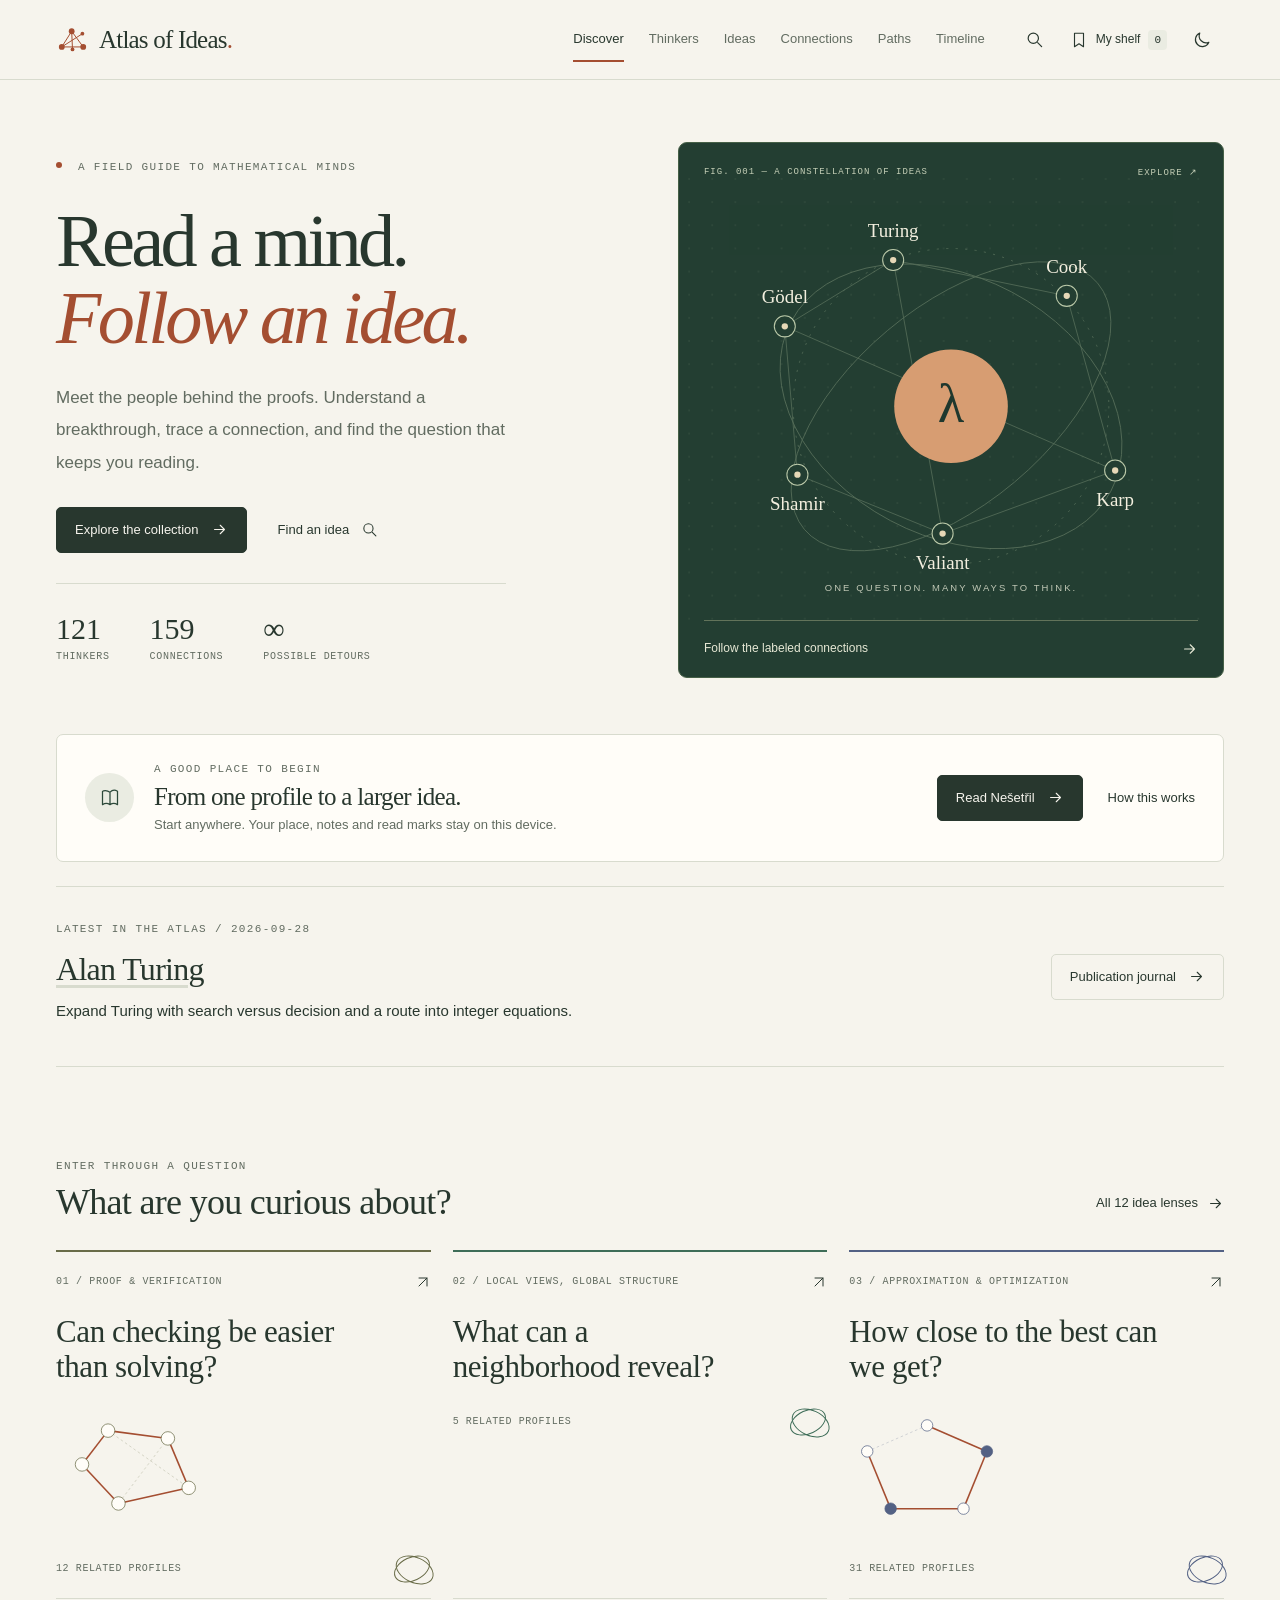
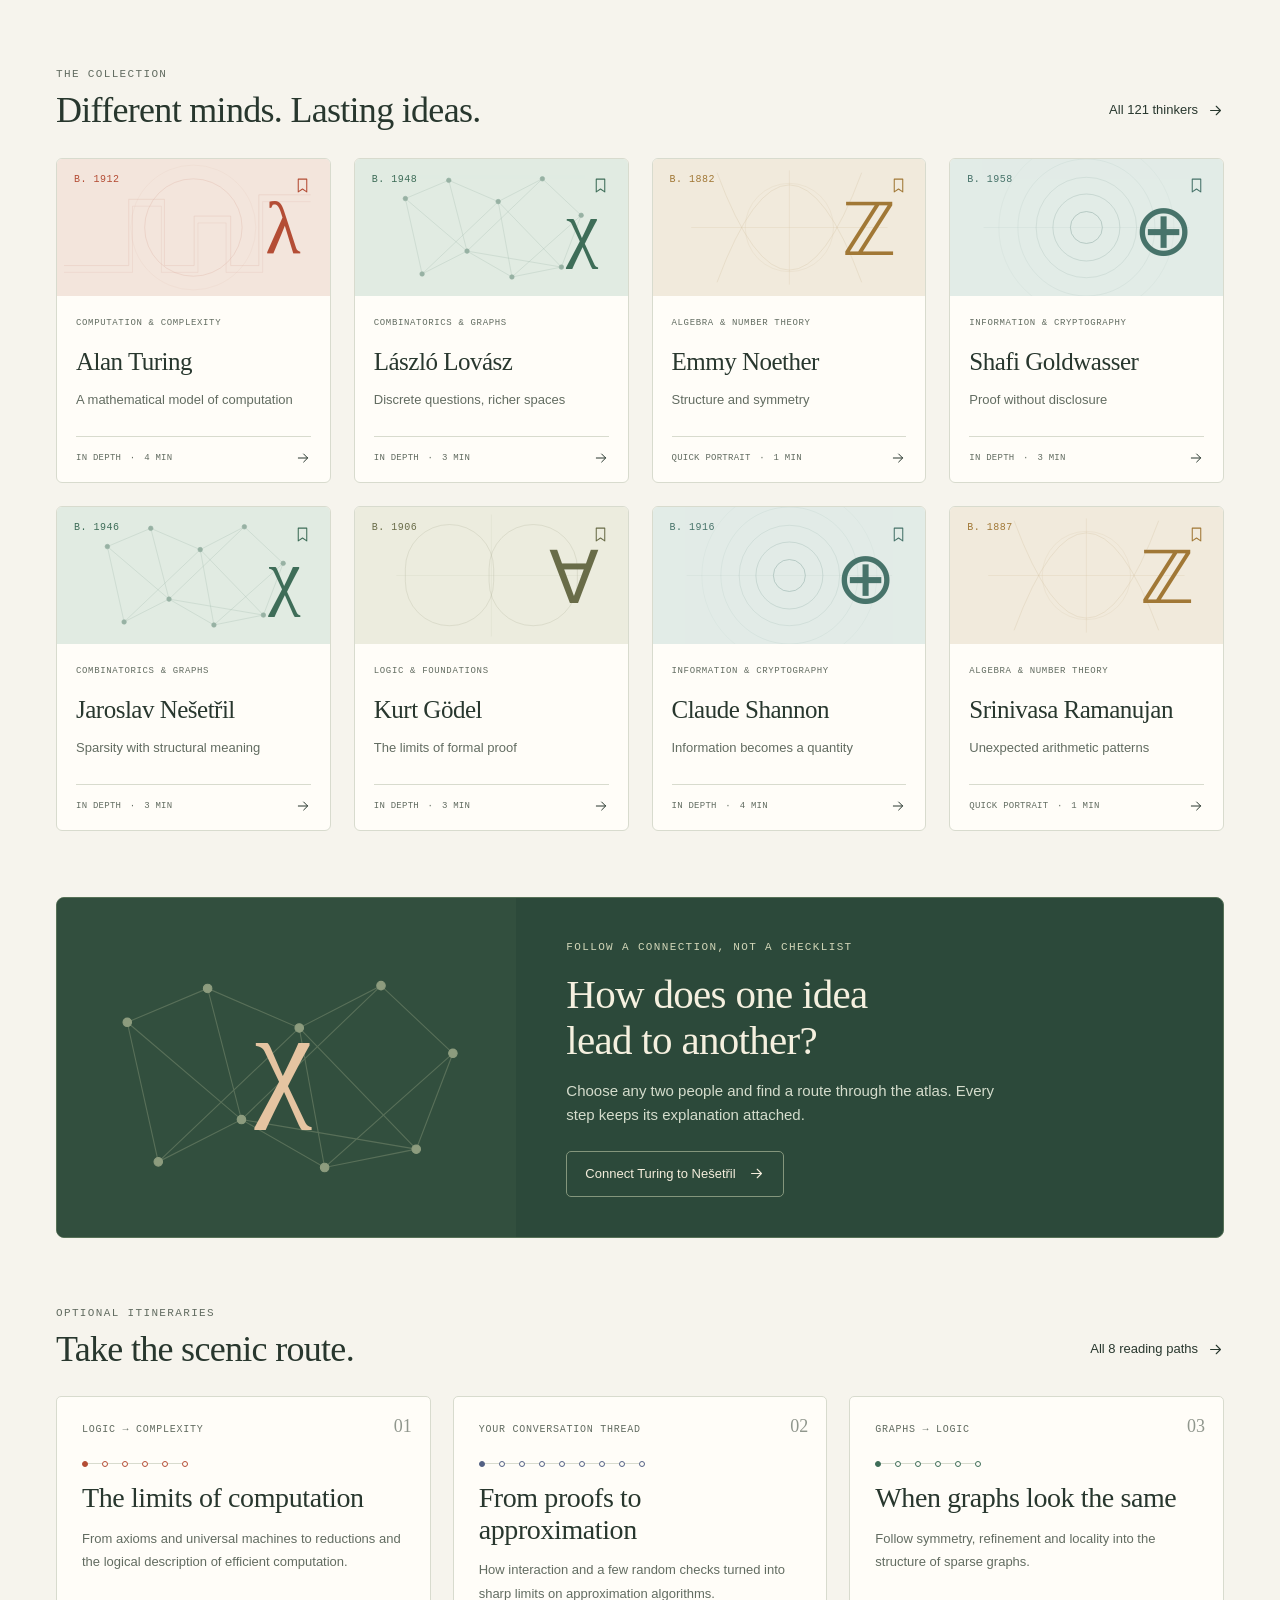
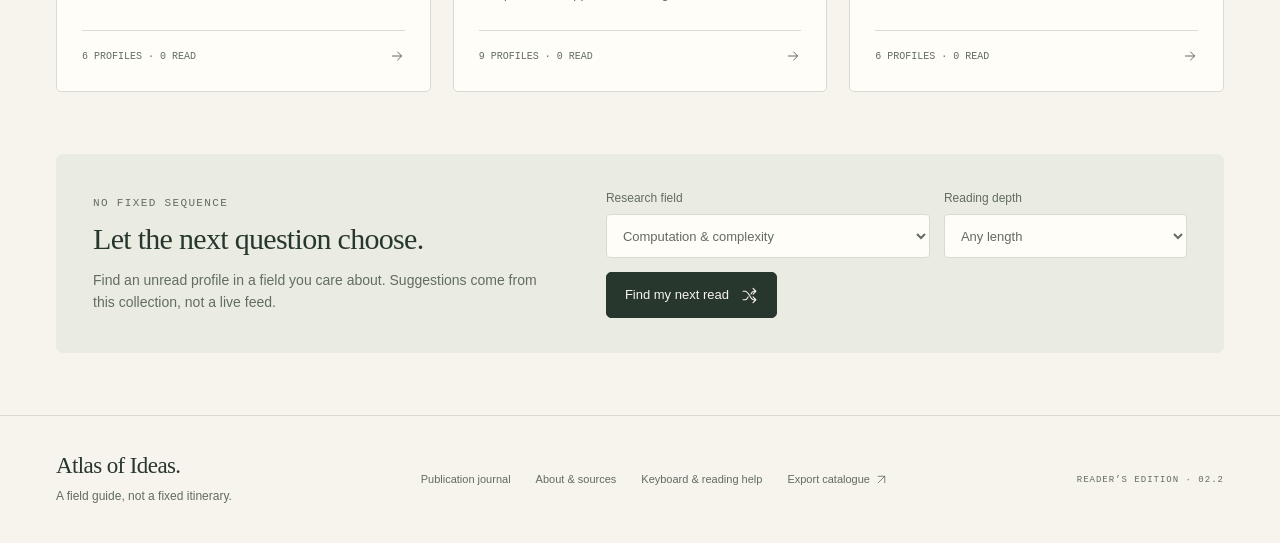
==== commit 08f9b1cd: "Enrich connected ideas with new thinkers, sourced routes, and diagrams" ====
--- a/index.html
+++ b/index.html
@@ -1,1346 +1,1435 @@
-<!doctype html>
-<html lang="en">
-<head>
-<meta charset="utf-8">
-<meta name="viewport" content="width=device-width, initial-scale=1, viewport-fit=cover">
-<meta name="theme-color" content="#f6f4ed">
-<meta name="description" content="An independent field guide to mathematics and computing. Read 118 profiles, follow 150 connections, explore ideas, and keep your own private reading notebook.">
-<meta name="color-scheme" content="light dark">
-<meta property="og:title" content="Atlas of Ideas — A field guide to mathematical minds">
-<meta property="og:description" content="Read a mind. Follow an idea. 118 people, 150 connections, your own route.">
-<link rel="canonical" href="https://hadi1373z.github.io/atlas-of-ideas/">
-<title>Atlas of Ideas — Reader’s edition</title>
-<link rel="icon" href="data:image/svg+xml,%3Csvg xmlns='http://www.w3.org/2000/svg' viewBox='0 0 40 40'%3E%3Crect width='40' height='40' rx='8' fill='%23283f36'/%3E%3Ctext x='20' y='29' text-anchor='middle' font-family='Georgia' font-size='30' fill='%23fff9ed'%3Eλ%3C/text%3E%3C/svg%3E">
-<style>/* Atlas of Ideas — Reader’s edition. System typefaces; no network assets. */
-:root {
-  --paper: #f6f4ed; --card: #fffdf8; --ink: #28372e; --muted: #626c61;
-  --line: #d8dbce; --accent: #a44e31; --green: #2c493a; --soft: #eaece2;
-  --serif: 'Iowan Old Style', 'Palatino Linotype', 'Book Antiqua', Georgia, serif;
-  --display: Georgia, 'Times New Roman', serif;
-  --sans: -apple-system, BlinkMacSystemFont, 'Segoe UI', Arial, sans-serif;
-  --mono: 'SFMono-Regular', Consolas, 'Liberation Mono', monospace;
-  --reader-size: 19px; --reader-leading: 1.85; --measure: 650px;
-  --max: 1320px; --header-height: 80px;
-}
-* { box-sizing: border-box; }
-html { scroll-padding-top: 155px; }
-body { margin: 0; color: var(--ink); background: var(--paper); font: 15px/1.6 var(--sans); -webkit-font-smoothing: antialiased; }
-body[data-theme=dark] { --paper:#17231e; --card:#1e2d25; --ink:#f0ecdf; --muted:#b3bcae; --line:#3e5042; --accent:#e5ae8b; --green:#cfddc3; --soft:#2b3a2f; }
-button,input,select,textarea { font:inherit; color:inherit; }
-button { border:0; background:none; cursor:pointer; }
-button:disabled { opacity:.5; cursor:default; }
-a { color:inherit; text-decoration:none; }
-button,a { touch-action:manipulation; -webkit-tap-highlight-color:transparent; }
-svg { display:block; flex-shrink:0; }
-img { max-width:100%; }
-input,select,textarea { max-width:100%; }
-button:focus-visible,a:focus-visible,input:focus-visible,select:focus-visible,textarea:focus-visible,summary:focus-visible,[role=button]:focus-visible {
-  outline:3px solid var(--accent); outline-offset:4px; border-radius:3px;
-}
-h1[tabindex="-1"]:focus,.article-section[tabindex="-1"]:focus,main:focus { outline:none; }
-::selection { background:#dac3a0; color:#1d3527; }
-.wrap { width:min(var(--max),calc(100% - 112px)); margin-inline:auto; }
-.sr-only { position:absolute; width:1px; height:1px; padding:0; overflow:hidden; clip:rect(0,0,0,0); white-space:nowrap; border:0; }
-.skip { position:fixed; left:16px; top:-80px; padding:12px 20px; background:var(--ink); color:var(--paper); z-index:200; }
-.skip:focus { top:12px; }
-.eyebrow { font:11px/1.65 var(--mono); text-transform:uppercase; letter-spacing:1.35px; color:var(--muted); }
-.dot { display:inline-block; width:6px; height:6px; background:var(--accent); border-radius:50%; vertical-align:2px; margin-right:8px; }
-h1,h2,h3,h4,p { margin-top:0; }
-h1,h2,h3,h4 { font-family:var(--display); font-weight:400; line-height:1.13; }
-h1 { font-size:clamp(40px,4.7vw,68px); letter-spacing:-2.1px; margin:16px 0 24px; overflow-wrap:break-word; }
-h2 { font-size:32px; letter-spacing:-.7px; }
-h3 { font-size:25px; letter-spacing:-.4px; }
-.actions { display:flex; align-items:center; gap:12px; flex-wrap:wrap; }
-.btn { display:inline-flex; min-height:46px; align-items:center; justify-content:center; gap:12px; padding:11px 18px; border:1px solid var(--line); border-radius:5px; font-size:13px; font-weight:500; line-height:1.5; transition:background .16s,border-color .16s; }
-.btn svg { width:17px; height:17px; }
-.btn:hover { background:var(--soft); border-color:var(--muted); }
-.btn.primary { color:var(--paper); background:var(--ink); border-color:var(--ink); }
-.btn.primary:hover { background:var(--accent); border-color:var(--accent); color:var(--card); }
-body[data-theme=dark] .btn.primary:hover { color:#17231e; }
-.btn.text { border-color:transparent; background:transparent; }
-.btn.text:hover { color:var(--accent); }
-.btn.small { min-height:40px; padding:8px 12px; font-size:12px; gap:8px; }
-.btn.inverse { color:#f4eddc; border-color:#84967c; background:transparent; }
-.btn.inverse:hover { background:#395542; }
-.icon-btn { display:inline-flex; width:44px; height:44px; align-items:center; justify-content:center; border:1px solid transparent; border-radius:50%; }
-.icon-btn:hover { background:var(--soft); border-color:var(--line); }
-.icon-btn svg { width:19px; height:19px; }
-.quiet-link { display:inline-flex; align-items:center; gap:9px; min-height:40px; font-size:13px; font-weight:500; }
-.quiet-link:hover { color:var(--accent); }
-.quiet-link svg { width:17px; height:17px; }
-.small-muted,.fineprint { color:var(--muted); font-size:13px; line-height:1.75; }
-.fineprint { margin:24px 0 40px; }
-.note-panel { padding:22px 26px; background:var(--soft); border-left:2px solid var(--accent); font-size:14px; line-height:1.75; }
-.note-panel p { margin:8px 0 0; color:var(--muted); }
-main { min-height:65vh; }
-/* Navigation */
-.site-header { position:sticky; top:0; height:var(--header-height); z-index:40; border-bottom:1px solid var(--line); background:var(--paper); }
-.header-inner { display:flex; height:100%; align-items:center; gap:28px; }
-.brand { display:flex; align-items:center; gap:10px; white-space:nowrap; font:25px var(--display); letter-spacing:-.8px; }
-.brand-mark { width:33px; height:33px; color:var(--accent); }
-.brand-dot { color:var(--accent); }
-.nav { display:flex; gap:25px; align-items:center; margin-left:auto; }
-.nav a { display:flex; min-height:44px; align-items:center; color:var(--muted); font-size:13px; position:relative; }
-.nav a:hover,.nav a.active { color:var(--ink); }
-.nav a.active::after { content:''; position:absolute; bottom:0; left:0; right:0; height:2px; background:var(--accent); }
-.header-actions { display:flex; align-items:center; gap:5px; }
-.shelf-link { display:flex; align-items:center; gap:8px; font-size:12px; min-height:44px; white-space:nowrap; padding-inline:8px; }
-.shelf-link svg { width:18px; height:18px; }
-.count-badge { font:11px var(--mono); padding:4px 6px; background:var(--soft); border-radius:4px; }
-.mobile-menu { display:none; }
-#mobile-dock { display:none; }
-.storage-banner { display:flex; align-items:center; justify-content:center; gap:18px; flex-wrap:wrap; background:#fff0c9; color:#5b4619; padding:8px 24px; font-size:12px; }
-.storage-banner button { display:flex; align-items:center; gap:7px; min-height:32px; text-decoration:underline; }
-.storage-banner svg { width:16px; }
-/* Discover */
-.hero { display:grid; grid-template-columns:1.02fr 1fr; align-items:center; gap:65px; padding:62px 0 56px; }
-.hero h1 { font-size:clamp(54px,5.8vw,83px); line-height:1.03; letter-spacing:-3.6px; margin:27px 0 26px; }
-.hero h1 em { color:var(--accent); font-weight:400; }
-.hero-copy>p { max-width:465px; color:var(--muted); font-size:17px; line-height:1.9; margin:0 0 28px; }
-.hero-stats { display:flex; gap:40px; align-items:center; padding-top:30px; margin-top:30px; border-top:1px solid var(--line); max-width:450px; }
-.hero-stats>div { display:flex; flex-direction:column; gap:7px; }
-.hero-stats strong { font:30px/1 var(--display); }
-.hero-stats span { font:10px var(--mono); color:var(--muted); letter-spacing:.7px; }
-.hero-art { background:#233e32; color:#bccda8; border-radius:9px; overflow:hidden; position:relative; min-width:0; border:1px solid #466047; }
-.art-caption { display:flex; justify-content:space-between; gap:10px; font:9px var(--mono); letter-spacing:1px; padding:24px 25px 0; color:#c5cfb7; }
-.hero-art>svg { width:100%; height:auto; padding:0 9px; }
-.hero-art a:hover .star-halo,.hero-art a:focus-visible .star-halo { r:14; stroke:#f1d0ad; stroke-width:2; }
-.hero-art svg a:focus-visible { outline:none; }
-.art-footer { display:flex; justify-content:space-between; align-items:center; border-top:1px solid #62735a; margin:0 25px; padding:18px 0; color:#e6e8d5; font-size:12px; }
-.art-footer svg { width:17px; }
-.continue-card { display:flex; gap:20px; align-items:center; background:var(--card); border:1px solid var(--line); border-radius:7px; padding:25px 28px; }
-.continue-icon { width:49px; height:49px; border-radius:50%; background:var(--soft); display:flex; align-items:center; justify-content:center; flex-shrink:0; color:var(--green); }
-.continue-card h2 { margin:5px 0 4px; font-size:25px; }
-.continue-card p { margin:0; font-size:13px; color:var(--muted); }
-.continue-card>div { flex:1; }
-.continue-card>.quiet-link { margin-left:5px; }
-.section { padding:66px 0 0; }
-.section-heading { display:flex; justify-content:space-between; gap:25px; align-items:end; margin-bottom:27px; }
-.section-heading h2 { margin:7px 0 0; font-size:36px; }
-.section-heading p { color:var(--muted); margin:8px 0 0; }
-.section-heading>.quiet-link { white-space:nowrap; }
-.concept-grid { display:grid; grid-template-columns:repeat(3,minmax(0,1fr)); gap:22px; }
-.concept-card { border-top:2px solid var(--field-color); border-bottom:1px solid var(--line); padding:22px 0 17px; position:relative; }
-.concept-top { display:flex; gap:10px; align-items:start; justify-content:space-between; }
-.concept-top>.eyebrow { letter-spacing:.65px; font-size:10px; }
-.concept-top svg { width:16px; height:16px; }
-.concept-card h3 { max-width:310px; font-size:31px; line-height:1.13; margin:23px 0 26px; }
-.concept-card:hover h3 { color:var(--accent); }
-.concept-bottom { display:flex; align-items:center; justify-content:space-between; font:10px var(--mono); letter-spacing:.6px; color:var(--muted); }
-.concept-orbit { height:24px; width:38px; border:1px solid var(--field-color); border-radius:50%; transform:rotate(-25deg); }
-.concept-orbit::after { content:''; display:block; height:24px; width:38px; border:1px solid var(--field-color); border-radius:50%; transform:rotate(50deg); }
-.feature { margin-top:66px; background:#2c493a; border:1px solid #567157; border-radius:8px; color:#f5f0df; display:grid; grid-template-columns:.65fr 1fr; overflow:hidden; }
-.feature-art { min-height:305px; position:relative; overflow:hidden; color:#bec6a1; background:#324f3e; }
-.feature-art .motif { position:absolute; inset:15% -15%; width:130%; height:75%; opacity:.65; }
-.feature-art>span { position:absolute; left:43%; top:25%; font:130px var(--display); color:#e5c4a1; }
-.feature-copy { padding:40px 50px; }
-.feature-copy .eyebrow { color:#d1d5b7; }
-.feature-copy h2 { font-size:41px; line-height:1.1; margin:16px 0; }
-.feature-copy p { max-width:460px; font-size:15px; color:#d4dccc; margin-bottom:24px; }
-.next-box { display:grid; grid-template-columns:1fr 1.25fr; align-items:center; gap:48px; padding:35px 37px; margin:62px 0; background:var(--soft); border-radius:7px; }
-.next-box h2 { font-size:30px; margin:10px 0 13px; }
-.next-box p { font-size:14px; color:var(--muted); margin:0; }
-.next-controls { display:grid; grid-template-columns:1fr .75fr; align-items:end; gap:14px; }
-.next-controls label { font-size:12px; color:var(--muted); }
-.next-controls select { margin-top:6px; width:100%; }
-.next-controls>.btn { grid-column:1/-1; justify-self:start; }
-select { background:var(--card); padding:12px 32px 12px 12px; border:1px solid var(--line); border-radius:4px; min-height:44px; font-size:13px; }
-/* Collection */
-.page-head { padding:57px 0 38px; }
-.page-head h1 { margin-bottom:21px; }
-.page-head>p { max-width:740px; color:var(--muted); font-size:17px; line-height:1.85; margin-bottom:0; }
-.head-line { display:flex; justify-content:space-between; align-items:center; gap:25px; }
-.head-line h1 { margin-bottom:0; }
-.head-line p { max-width:460px; color:var(--muted); font-size:15px; margin:18px 0 0; }
-.collection-section { padding-bottom:42px; }
-.filterbar { display:flex; align-items:center; gap:12px; padding-bottom:19px; }
-.search-input { display:flex; align-items:center; gap:12px; border:1px solid var(--line); border-radius:5px; background:var(--card); min-width:0; flex:1; padding:0 16px; min-height:49px; }
-.search-input>svg { color:var(--muted); width:20px; height:20px; }
-.search-input input { background:transparent; width:100%; min-width:0; border:0; padding:13px 0; font-size:15px; }
-.search-input:focus-within { outline:2px solid var(--accent); outline-offset:1px; }
-.search-input input:focus-visible { outline:0; }
-.filterbar select { min-height:49px; }
-.view-toggle { display:flex; border:1px solid var(--line); border-radius:4px; padding:3px; }
-.view-toggle button { display:flex; align-items:center; justify-content:center; width:38px; min-height:41px; border-radius:3px; }
-.view-toggle button[aria-pressed=true] { background:var(--soft); }
-.view-toggle svg { width:18px; height:18px; }
-.pills { display:flex; gap:8px; flex-wrap:wrap; }
-.pill { display:inline-flex; align-items:center; gap:7px; min-height:37px; border:1px solid var(--line); border-radius:20px; padding:7px 13px; font-size:12px; line-height:1.4; }
-.pill:hover { background:var(--soft); }
-.pill.active { background:var(--ink); border-color:var(--ink); color:var(--paper); }
-.pill svg { width:14px; height:14px; }
-.field-dot { width:5px; height:5px; border-radius:50%; background:var(--field-color); display:block; }
-.results-line { display:flex; justify-content:space-between; align-items:center; padding:21px 0 18px; font:11px var(--mono); color:var(--muted); }
-.results-line button { font:12px var(--sans); min-height:38px; text-decoration:underline; text-underline-offset:3px; }
-.card-grid { display:grid; grid-template-columns:repeat(4,minmax(0,1fr)); gap:23px; }
-.person-card { border:1px solid var(--line); background:var(--card); border-radius:6px; overflow:hidden; position:relative; min-width:0; display:flex; flex-direction:column; transition:border-color .2s,box-shadow .2s; }
-.person-card:hover { border-color:var(--muted); box-shadow:0 8px 22px #1b33270b; }
-.person-link { display:flex; flex-direction:column; flex:1; min-width:0; }
-.card-art { background:var(--field-soft); height:137px; position:relative; overflow:hidden; color:var(--field-color); }
-.card-art .motif { width:100%; height:100%; position:absolute; inset:0; opacity:.45; }
-.cover-year { position:absolute; top:15px; left:17px; font:10px var(--mono); letter-spacing:.5px; }
-.cover-symbol { position:absolute; right:29px; top:28px; font:73px var(--display); }
-.card-content { padding:21px 19px 16px; display:flex; flex-direction:column; flex:1; min-width:0; }
-.card-label { display:flex; justify-content:space-between; gap:8px; font:9px/1.5 var(--mono); text-transform:uppercase; letter-spacing:.65px; color:var(--muted); min-height:25px; }
-.read-indicator { white-space:nowrap; color:var(--green); }
-.card-content h3 { font-size:25px; line-height:1.13; margin:6px 0 13px; letter-spacing:-.5px; }
-.card-content>p { color:var(--muted); font-size:13px; line-height:1.7; margin-bottom:25px; }
-.card-footer { margin-top:auto; display:flex; align-items:center; justify-content:space-between; border-top:1px solid var(--line); padding-top:13px; font:9px var(--mono); letter-spacing:.25px; color:var(--muted); gap:8px; }
-.card-footer i { padding:0 3px; font-style:normal; }
-.card-footer svg { width:16px; height:16px; color:var(--ink); }
-.bookmark-btn { position:absolute; top:5px; right:5px; width:44px; height:44px; display:flex; justify-content:center; align-items:center; color:var(--field-color); border-radius:50%; }
-.bookmark-btn svg { width:17px; height:17px; }
-.bookmark-btn.saved svg { fill:currentColor; }
-.bookmark-btn:hover { background:#ffffff65; }
-.card-progress { height:3px; background:var(--soft); }
-.card-progress>span { display:block; height:100%; background:var(--accent); }
-.search-excerpt { font-size:12px; color:var(--muted); line-height:1.85; margin-bottom:20px; }
-mark { background:#ecd7ad; color:#2c3b2c; border-radius:2px; }
-body[data-theme=dark] mark { background:#536443; color:#fffbe4; }
-.load-row { display:flex; flex-direction:column; align-items:center; gap:12px; margin-top:30px; }
-.load-row>span { color:var(--muted); font-size:12px; }
-.card-grid.list-view { grid-template-columns:1fr; gap:12px; }
-.list-view .person-link { flex-direction:row; }
-.list-view .card-art { width:126px; height:auto; min-height:146px; flex-shrink:0; }
-.list-view .cover-year { top:14px; font-size:9px; }
-.list-view .cover-symbol { font-size:55px; right:40px; top:39px; }
-.list-view .card-content { display:grid; grid-template-columns:220px minmax(0,1fr) auto; gap:4px 24px; padding:18px 67px 18px 25px; align-items:center; }
-.list-view .card-label { grid-column:1/-1; min-height:0; justify-content:start; }
-.list-view .card-content h3 { margin:0; }
-.list-view .card-content>p { margin:0; }
-.list-view .card-footer { border:0; margin:0; padding:0; }
-.list-view .search-excerpt { grid-column:1/-1; margin:9px 0 0; }
-.list-view .bookmark-btn { color:var(--muted); top:12px; right:12px; }
-.empty { text-align:center; padding:70px 25px; border:1px dashed var(--line); border-radius:6px; margin-bottom:35px; }
-.empty h2 { font-size:34px; margin:17px 0; }
-.empty p { color:var(--muted); max-width:550px; margin:0 auto 24px; }
-.empty-icon { display:flex; justify-content:center; color:var(--accent); }
-.empty-icon svg { width:32px; height:32px; }
-/* Idea lenses and paths */
-.ideas-grid { gap:30px; padding-bottom:50px; }
-.ideas-grid .concept-card { padding:25px; background:var(--card); border:1px solid var(--line); border-top:2px solid var(--field-color); border-radius:4px; }
-.idea-intro { display:grid; grid-template-columns:1.3fr 1fr; gap:55px; background:var(--card); border:1px solid var(--line); border-radius:6px; padding:32px; margin-bottom:45px; }
-.idea-intro h2 { margin:12px 0; font-size:35px; }
-.idea-intro p { color:var(--muted); line-height:1.85; }
-.idea-vocabulary { padding-top:5px; }
-.idea-vocabulary>.eyebrow { margin-bottom:17px; }
-.trail-grid { display:grid; grid-template-columns:repeat(3,minmax(0,1fr)); gap:22px; }
-.trail-card { display:flex; flex-direction:column; padding:25px; background:var(--card); border:1px solid var(--line); border-radius:5px; position:relative; overflow:hidden; }
-.trail-card>.eyebrow { font-size:10px; letter-spacing:.75px; padding-right:22px; }
-.trail-number { position:absolute; right:18px; top:19px; font:18px var(--display); color:var(--muted); opacity:.7; }
-.trail-card h3 { font-size:28px; margin:15px 0 13px; }
-.trail-card p { font-size:13px; line-height:1.8; color:var(--muted); margin:0 0 25px; }
-.path-mini { display:flex; align-items:center; margin-top:22px; }
-.path-mini i { width:6px; height:6px; border:1px solid var(--field-color); border-radius:50%; }
-.path-mini i:first-of-type,.path-mini i.done { background:var(--field-color); }
-.path-mini>span { width:14px; height:1px; background:var(--line); }
-.trail-bottom { display:flex; align-items:center; justify-content:space-between; padding-top:15px; border-top:1px solid var(--line); margin-top:auto; color:var(--muted); font:10px var(--mono); }
-.trail-bottom svg { width:16px; }
-.all-trails { padding-top:8px; }
-.back-link { display:inline-flex; align-items:center; gap:10px; color:var(--muted); font-size:12px; min-height:44px; margin:18px 0 5px; }
-.back-link svg { width:17px; height:17px; }
-.back-link:hover { color:var(--accent); }
-.trail-intro { display:grid; grid-template-columns:1fr 235px; gap:70px; padding:31px 0 50px; align-items:center; border-bottom:1px solid var(--line); }
-.trail-intro h1 { font-size:clamp(40px,4.5vw,64px); max-width:840px; }
-.trail-intro>div>p { color:var(--muted); font-size:17px; max-width:730px; line-height:1.8; margin-bottom:22px; }
-.trail-progress { border:1px solid var(--line); background:var(--card); padding:27px; border-radius:5px; }
-.trail-progress strong { display:block; font:64px/1.4 var(--display); }
-.trail-progress small { font-size:26px; color:var(--muted); }
-.trail-progress p { font-size:12px; margin:15px 0 0; color:var(--muted); }
-.progress-track { height:4px; background:var(--soft); }
-.progress-track>span { display:block; height:100%; background:var(--accent); }
-.trail-step { display:flex; gap:28px; padding:34px 0; border-bottom:1px solid var(--line); }
-.step-index { flex-shrink:0; width:45px; height:45px; display:flex; align-items:center; justify-content:center; border:1px solid var(--line); border-radius:50%; font:15px var(--mono); }
-.step-index.done { color:var(--paper); background:var(--ink); }
-.step-content { display:flex; gap:40px; align-items:center; justify-content:space-between; flex:1; }
-.step-content h2 { font-size:30px; margin:8px 0 10px; }
-.step-content p { color:var(--muted); font-size:14px; max-width:860px; margin:0; line-height:1.8; }
-.step-content>.btn { flex-shrink:0; }
-/* Reading desk */
-.profile-head { display:grid; grid-template-columns:minmax(0,1fr) 305px; gap:65px; align-items:center; padding:32px 0 47px; }
-.profile-head h1 { font-size:clamp(42px,5vw,74px); line-height:1.04; margin:17px 0 19px; }
-.meta-divider { padding:0 8px; }
-.profile-subtitle { color:var(--accent); font:28px/1.4 var(--display); margin-bottom:20px; }
-.profile-head .bio { color:var(--muted); max-width:790px; font-size:16px; line-height:1.85; margin-bottom:22px; }
-.profile-meta { display:flex; align-items:center; gap:22px; color:var(--muted); font-size:12px; margin-bottom:25px; flex-wrap:wrap; }
-.profile-meta>span { display:flex; align-items:center; gap:7px; }
-.profile-meta svg { width:14px; height:14px; }
-.profile-actions .btn { min-height:43px; font-size:12px; padding:9px 13px; }
-.profile-cover { min-height:278px; background:var(--field-soft); position:relative; color:var(--field-color); border-radius:6px; overflow:hidden; }
-.profile-cover .motif { width:150%; height:95%; position:absolute; left:-25%; top:0; opacity:.4; }
-.big-symbol { position:absolute; inset:20px 0 0; text-align:center; font:132px/1.45 var(--display); }
-.cover-note { position:absolute; bottom:22px; left:23px; right:23px; display:flex; justify-content:space-between; border-top:1px solid currentColor; padding-top:12px; font:9px var(--mono); letter-spacing:.3px; }
-.resume-notice { display:flex; gap:10px; align-items:center; flex-wrap:wrap; font-size:12px; color:var(--muted); margin-top:22px; }
-.resume-notice>svg { width:16px; }
-.resume-notice button { display:flex; align-items:center; gap:7px; min-height:38px; font-weight:600; color:var(--accent); }
-.resume-notice button svg { width:15px; }
-.readerbar { position:sticky; top:var(--header-height); z-index:25; background:var(--paper); border-top:1px solid var(--line); border-bottom:1px solid var(--line); }
-.readerbar-inner { height:61px; display:flex; align-items:center; justify-content:space-between; gap:20px; }
-.readerbar-title { display:flex; align-items:center; gap:17px; min-width:0; }
-.readerbar-title>.eyebrow { font-size:10px; }
-.readerbar-title strong { font-size:14px; font-weight:500; white-space:nowrap; text-overflow:ellipsis; overflow:hidden; }
-.readerbar-actions { display:flex; align-items:center; gap:12px; }
-.read-position { font:11px var(--mono); color:var(--muted); min-width:33px; }
-.reader-progress { position:absolute; left:0; right:0; bottom:-1px; height:2px; background:transparent; }
-.reader-progress>span { display:block; height:100%; width:0; background:var(--accent); }
-.reading-layout { display:grid; grid-template-columns:180px minmax(0,var(--measure)) minmax(175px,1fr); column-gap:50px; padding-top:40px; align-items:start; }
-body[data-reader-width=wide] { --measure:760px; }
-body[data-reader-width=wide] .reading-layout { grid-template-columns:160px minmax(0,1fr) 180px; gap:32px; }
-.article { min-width:0; font:var(--reader-size)/var(--reader-leading) var(--serif); }
-body[data-reader-font=sans] .article { font-family:var(--sans); }
-.article p { margin-bottom:22px; overflow-wrap:break-word; }
-.article .ui-text { font:14px/1.85 var(--sans); color:var(--muted); }
-.article-lede { font-size:calc(var(--reader-size) + 2px); line-height:1.65; color:var(--ink); margin-top:17px; }
-.article-section { scroll-margin-top:160px; margin-bottom:38px; }
-.article-section h2 { font-size:32px; margin:10px 0 20px; line-height:1.2; }
-.article-section>p:not(.article-lede):not(.ui-text):not(.source-note) { color:var(--ink); }
-.section-kicker { display:flex; justify-content:space-between; align-items:center; gap:12px; font:10px var(--mono); letter-spacing:1px; color:var(--accent); }
-.section-link { width:36px; min-height:36px; display:flex; align-items:center; justify-content:center; border-radius:50%; color:var(--muted); }
-.section-link svg { width:15px; height:15px; }
-.section-link:hover { background:var(--soft); color:var(--accent); }
-.overview { border-bottom:1px solid var(--line); padding-bottom:30px; margin-bottom:40px; }
-.sticky-toc { position:sticky; top:177px; }
-.toc-column { align-self:stretch; min-width:0; }
-.reader-toc { margin-top:17px; }
-.reader-toc a { display:flex; gap:11px; min-height:41px; align-items:start; padding:11px 8px 11px 0; color:var(--muted); font:12px/1.65 var(--sans); border-left:2px solid transparent; }
-.reader-toc a span { font:10px/1.9 var(--mono); min-width:18px; color:var(--muted); }
-.reader-toc a[aria-current] { color:var(--accent); border-left-color:var(--accent); background:var(--soft); padding-left:9px; margin-left:-10px; }
-.reader-toc a:hover { color:var(--accent); }
-.toc-note { font-size:11px; line-height:1.85; color:var(--muted); padding-top:22px; margin-top:20px; border-top:1px solid var(--line); }
-.context-column { min-width:0; }
-.aside-block { padding:0 0 25px; margin-bottom:28px; border-bottom:1px solid var(--line); }
-.aside-block h2 { font:13px var(--sans); font-weight:600; letter-spacing:.1px; margin-bottom:8px; }
-.aside-block>.small-muted { font-size:12px; margin:0 0 16px; }
-.related-link { display:flex; flex-direction:column; gap:5px; padding:16px 0; border-bottom:1px solid var(--line); }
-.related-link strong { font:18px var(--display); line-height:1.2; }
-.related-link span { font-size:11px; line-height:1.7; color:var(--muted); }
-.related-link:hover strong { color:var(--accent); }
-.aside-block>.quiet-link { font-size:12px; margin-top:14px; }
-.idea-tags { display:flex; flex-direction:column; margin:12px 0; }
-.idea-tags a { display:flex; align-items:center; justify-content:space-between; gap:8px; min-height:40px; font-size:12px; padding:8px 0; }
-.idea-tags a:hover { color:var(--accent); }
-.idea-tags svg { width:14px; height:14px; }
-.math-block { margin:23px 0 0; padding:0 22px 17px; background:var(--soft); border:1px solid var(--line); border-radius:5px; min-width:0; }
-.overview .math-block { background:var(--card); border-left:2px solid var(--accent); }
-.math-caption { display:flex; align-items:center; justify-content:space-between; gap:10px; font:9px/1.5 var(--mono); letter-spacing:.8px; color:var(--muted); padding-top:8px; }
-.math-caption button { display:flex; align-items:center; gap:5px; min-height:36px; padding:0 0 0 10px; font:11px var(--sans); }
-.math-caption button svg { width:14px; height:14px; }
-.math-caption button:hover { color:var(--accent); }
-.formula { overflow-x:auto; overflow-y:hidden; padding:15px 0 7px; font-family:var(--display); text-align:center; font-size:calc(var(--reader-size) + 1px); line-height:1.65; scrollbar-width:thin; }
-.formula>div { width:max-content; min-width:100%; max-width:100%; overflow-wrap:anywhere; }
-mjx-container { margin:0!important; display:block!important; }
-mjx-container>svg { display:block; max-width:100%; height:auto; margin-inline:auto; }
-.math-source { font:13px/1.7 var(--mono); padding:16px; background:var(--soft); border:1px solid var(--line); white-space:pre-wrap; overflow-wrap:anywhere; border-radius:4px; }
-.qualification { display:flex; gap:13px; padding:20px; border-left:2px solid var(--accent); background:var(--soft); font:13px/1.9 var(--sans); }
-.qualification svg { width:18px; height:18px; margin-top:4px; }
-.article-end { display:flex; justify-content:space-between; align-items:center; gap:20px; padding:25px 0; border-top:1px solid var(--line); border-bottom:1px solid var(--line); margin:40px 0 50px; }
-.article-end>.eyebrow { font-size:9px; max-width:160px; }
-.notes-block { background:var(--soft); border-radius:6px; padding:28px; }
-.notes-block .section-kicker>.quiet-link { font-size:11px; letter-spacing:0; }
-.notes-block h2 { font-size:30px; }
-.notes-block textarea { display:block; resize:vertical; min-height:160px; width:100%; background:var(--card); border:1px solid var(--line); border-radius:4px; padding:17px; font:16px/1.85 var(--serif); }
-.notes-status { margin-top:10px; font:11px/1.6 var(--sans); color:var(--muted); min-height:20px; }
-.question-box { padding:15px 0 32px; }
-.question { display:flex; align-items:center; gap:17px; width:100%; text-align:left; padding:20px 0; border-bottom:1px solid var(--line); font:15px/1.8 var(--sans); }
-.question:hover,.question[aria-pressed=true] { color:var(--accent); }
-.qnum { font:10px var(--mono); color:var(--accent); align-self:start; padding-top:7px; }
-.qtext { flex:1; }
-.question>svg { width:17px; height:17px; }
-.recommendation { padding:24px; background:var(--soft); margin-top:24px; border-radius:5px; }
-.recommendation>.ui-text { margin:10px 0; }
-.recommendation-item { border-bottom:1px solid var(--line); margin-bottom:16px; }
-.recommendation-item .small-muted { font:12px/1.8 var(--sans); margin-bottom:18px; }
-.compact-person { display:flex; align-items:center; gap:14px; padding:15px 0; font-family:var(--sans); }
-.compact-person>span:not(.mini-symbol) { flex:1; }
-.compact-person strong { font:21px var(--display); display:block; }
-.compact-person small { font:12px/1.65 var(--sans); color:var(--muted); display:block; margin-top:5px; }
-.compact-person>svg { width:17px; height:17px; }
-.mini-symbol { width:41px; height:45px; display:flex; align-items:center; justify-content:center; background:var(--field-soft); color:var(--field-color); font:25px var(--display); flex-shrink:0; border-radius:4px; }
-.sources-section { padding-top:20px; border-top:1px solid var(--line); }
-.source-link { display:flex; gap:14px; align-items:start; padding:19px 0; border-bottom:1px solid var(--line); font:14px/1.65 var(--sans); }
-.source-num { font:10px/2.3 var(--mono); color:var(--muted); }
-.source-link>span:nth-child(2) { flex:1; }
-.source-link strong { font-weight:500; }
-.source-link small { display:block; margin-top:4px; font-size:11px; color:var(--muted); }
-.source-link>svg { width:16px; height:16px; margin-top:4px; }
-.source-link:hover strong { text-decoration:underline; text-underline-offset:4px; }
-.source-note { color:var(--muted); font:12px/1.85 var(--sans); margin-top:20px; }
-.path-context { border:1px solid var(--line); background:var(--card); border-radius:4px; padding:25px; margin:40px 0; }
-.path-context a { display:flex; align-items:center; justify-content:space-between; gap:15px; font:16px/1.5 var(--display); margin-top:18px; }
-.path-context a svg { width:17px; height:17px; }
-.print-footer { display:none; }
-.focus-mode .site-header,.focus-mode .profile-wrap,.focus-mode .site-footer,.focus-mode .toc-column,.focus-mode .context-column { display:none; }
-.focus-mode .readerbar { top:0; }
-.focus-mode .reading-layout,body[data-reader-width=wide].focus-mode .reading-layout { display:block; width:min(var(--measure),calc(100% - 60px)); padding-top:40px; }
-.focus-mode .article { width:100%; }
-/* Connections */
-.map-filterbar { display:grid; grid-template-columns:1fr 1fr .85fr auto; gap:15px; align-items:end; margin-bottom:27px; }
-.map-filterbar>label { display:flex; flex-wrap:wrap; gap:8px; font-size:12px; }
-.map-filterbar input,.map-filterbar select { width:100%; min-height:47px; border:1px solid var(--line); border-radius:4px; background:var(--card); padding:11px 13px; font-size:14px; }
-.optional { color:var(--muted); margin-left:auto; font-size:11px; }
-.connections-layout { display:grid; grid-template-columns:minmax(0,1fr) 300px; gap:28px; align-items:start; }
-.graph-shell { border:1px solid var(--line); border-radius:6px; overflow:hidden; min-width:0; background:var(--card); position:sticky; top:104px; }
-.graph-top { display:flex; justify-content:space-between; align-items:center; gap:16px; padding:14px 18px; border-bottom:1px solid var(--line); }
-.graph-top>.eyebrow { font-size:9px; letter-spacing:.5px; }
-.graph-canvas { position:relative; background:var(--soft); }
-#network { width:100%; height:auto; display:block; cursor:grab; touch-action:none; min-height:300px; }
-#network:active { cursor:grabbing; }
-.net-edges { color:var(--muted); }
-.map-node { cursor:pointer; }
-.node-label { fill:var(--ink); paint-order:stroke; stroke:var(--soft); stroke-width:4px; stroke-linejoin:round; }
-.map-node:focus-visible { outline:none; }
-.map-node:focus-visible .main-node,.map-node:hover .main-node { stroke:var(--accent); stroke-width:4px; }
-.graph-controls { position:absolute; bottom:20px; left:18px; display:flex; border:1px solid var(--line); background:var(--card); border-radius:5px; box-shadow:0 2px 5px #00000008; }
-.graph-controls>button { width:43px; height:43px; display:flex; align-items:center; justify-content:center; border-right:1px solid var(--line); }
-.graph-controls>button:last-child { border-right:0; }
-.graph-controls>button:hover { background:var(--soft); }
-.graph-controls svg { width:17px; height:17px; }
-.graph-hint { position:absolute; right:19px; bottom:22px; font-size:10px; color:var(--muted); pointer-events:none; }
-.graph-aside { border:1px solid var(--line); border-radius:6px; padding:25px; background:var(--card); }
-.graph-aside>h2 { font-size:29px; margin:11px 0 13px; }
-.graph-aside>p { color:var(--muted); font-size:14px; }
-.neighbor-list>h3 { font:12px/1.5 var(--sans); margin:30px 0 10px; font-weight:600; }
-.graph-neighbor { padding:18px 0; border-top:1px solid var(--line); }
-.graph-neighbor>button { display:flex; justify-content:space-between; align-items:center; width:100%; text-align:left; min-height:40px; padding:0; }
-.graph-neighbor strong { font:19px var(--display); }
-.graph-neighbor>button:hover { color:var(--accent); }
-.graph-neighbor svg { width:15px; height:15px; }
-.graph-neighbor>.eyebrow { display:block; font-size:9px; letter-spacing:.4px; margin:8px 0; }
-.graph-neighbor p { font-size:12px; line-height:1.9; color:var(--muted); margin:0; }
-.graph-neighbor>.quiet-link { font-size:11px; margin-top:5px; min-height:34px; }
-.connection-legend { display:flex; flex-wrap:wrap; gap:11px 24px; padding:25px 0 0; color:var(--muted); font-size:11px; }
-.connection-legend>span { display:flex; align-items:center; gap:7px; }
-.connection-legend i { width:6px; height:6px; display:block; border-radius:50%; }
-.route-card { padding:28px; border:1px solid var(--line); border-radius:6px; background:var(--card); margin:0 0 28px; }
-.route-card h2 { font-size:29px; margin:9px 0 0; }
-.route-card p { font-size:14px; color:var(--muted); }
-.route-chain { display:flex; flex-wrap:wrap; gap:11px; align-items:center; margin:23px 0; }
-.route-chain>a { padding:10px 13px; background:var(--soft); border:1px solid var(--line); border-radius:4px; font:17px var(--display); }
-.route-chain>a:hover { border-color:var(--accent); }
-.chain-arrow { color:var(--muted); }
-.route-explanation>summary { cursor:pointer; min-height:40px; font-size:13px; font-weight:500; padding-block:9px; }
-.route-explanation>div { display:grid; grid-template-columns:repeat(2,minmax(0,1fr)); gap:16px 35px; margin-top:12px; }
-.route-step { border-top:1px solid var(--line); padding:15px 0 0; }
-.route-step .eyebrow { font-size:9px; letter-spacing:.5px; }
-.route-step h3 { font-size:23px; margin:10px 0 8px; }
-.route-step p { font-size:12px; margin:0; line-height:1.85; }
-/* Timeline */
-.timeline-controls { display:flex; flex-wrap:wrap; gap:10px; padding-bottom:30px; }
-.era-group { display:grid; grid-template-columns:225px minmax(0,1fr); gap:38px; border-top:1px solid var(--line); padding:32px 0; scroll-margin-top:105px; }
-.era-title h2 { font-size:28px; margin-bottom:10px; }
-.timeline-item { display:grid; grid-template-columns:70px minmax(190px,.9fr) minmax(0,1fr) 20px; gap:20px; align-items:center; padding:20px 0; border-bottom:1px solid var(--line); }
-.timeline-item:first-child { padding-top:5px; }
-.timeline-item time { font:11px var(--mono); color:var(--muted); }
-.timeline-item h3 { font-size:23px; margin:0; }
-.timeline-item p { color:var(--muted); font-size:12px; margin:0; }
-.timeline-item:hover h3 { color:var(--accent); }
-.timeline-item>svg { width:15px; }
-/* Shelf */
-.shelf-stats { display:grid; grid-template-columns:repeat(4,1fr); border:1px solid var(--line); border-radius:5px; background:var(--card); padding:25px 0; margin-bottom:28px; }
-.shelf-stats>div { display:flex; flex-direction:column; gap:8px; padding:0 28px; border-right:1px solid var(--line); }
-.shelf-stats>div:last-child { border:0; }
-.shelf-stats strong { font:42px var(--display); }
-.shelf-stats span { font:10px/1.7 var(--mono); letter-spacing:.8px; color:var(--muted); }
-.shelf-toolbar { display:flex; gap:20px; align-items:center; justify-content:space-between; flex-wrap:wrap; padding-bottom:25px; }
-.shelf-tabs { display:flex; gap:6px; border-bottom:1px solid var(--line); }
-.shelf-tabs>button { min-height:44px; padding:9px 17px; font-size:13px; border-bottom:2px solid transparent; }
-.shelf-tabs>button.active { border-bottom-color:var(--accent); color:var(--accent); }
-.shelf-export { display:flex; align-items:center; gap:9px; }
-.notes-list { display:grid; grid-template-columns:repeat(2,minmax(0,1fr)); gap:23px; }
-.saved-note { padding:28px; background:var(--card); border:1px solid var(--line); border-radius:5px; min-width:0; }
-.saved-note h2 { font-size:28px; margin:12px 0 20px; display:flex; align-items:center; gap:13px; }
-.saved-note h2 svg { width:19px; height:19px; }
-.saved-note>p { white-space:pre-wrap; overflow-wrap:anywhere; font:17px/1.8 var(--serif); margin:0 0 20px; }
-.history-list>article { display:flex; gap:25px; align-items:center; justify-content:space-between; padding:25px 0; border-bottom:1px solid var(--line); }
-.history-list h2 { font-size:29px; margin:10px 0 8px; }
-.history-list p { color:var(--muted); font-size:14px; margin:0; }
-.backup-help { border:1px solid var(--line); padding:20px 25px; border-radius:5px; background:var(--soft); margin:35px 0 0; }
-.backup-help summary { font-size:14px; font-weight:500; cursor:pointer; min-height:32px; }
-.backup-help p { color:var(--muted); font-size:13px; line-height:1.8; max-width:940px; margin-top:18px; }
-/* About */
-.about-layout { display:grid; grid-template-columns:minmax(0,820px) 270px; gap:90px; }
-.about-content { font-size:16px; line-height:1.9; padding-bottom:50px; }
-.about-content h2 { font-size:31px; margin:35px 0 18px; }
-.about-content>p { color:var(--muted); }
-.standard { display:flex; gap:21px; border-top:1px solid var(--line); padding:18px 0 0; }
-.standard>span { font:11px var(--mono); color:var(--accent); padding-top:7px; }
-.standard p { font-size:14px; color:var(--muted); }
-.about-sidebar { padding-top:20px; }
-.about-number { border-bottom:1px solid var(--line); margin-bottom:24px; padding-bottom:24px; }
-.about-number>strong { display:block; font:60px var(--display); }
-.about-number>span { font:10px var(--mono); color:var(--muted); }
-.about-sidebar .note-panel { font-size:13px; padding:20px; margin-top:35px; }
-.inline-source { text-decoration:underline; text-underline-offset:3px; }
-/* Dialogs */
-dialog { padding:0; border:1px solid var(--line); background:var(--card); color:var(--ink); border-radius:12px; width:min(670px,calc(100% - 36px)); max-height:85dvh; overflow:auto; box-shadow:0 24px 110px #0004; }
-dialog::backdrop { background:#17231e8c; backdrop-filter:blur(4px); }
-.dialog-open { overflow:hidden; }
-.dialog-head { display:flex; justify-content:space-between; gap:15px; align-items:center; padding:20px 25px; border-bottom:1px solid var(--line); position:sticky; top:0; z-index:2; background:var(--card); }
-.dialog-head h2 { font-size:29px; margin:0; line-height:1.15; }
-.dialog-head h2:focus { outline:0; }
-.dialog-body { padding:25px 28px 28px; }
-.dialog-intro { color:var(--muted); font-size:14px; line-height:1.8; margin-bottom:23px; }
-.dialog-body h3 { font-size:23px; margin:25px 0 12px; }
-.dialog-body>p { font-size:14px; line-height:1.9; }
-.dialog-actions { display:flex; flex-wrap:wrap; gap:10px; align-items:center; margin-top:22px; }
-.setting-row { display:grid; grid-template-columns:150px minmax(0,1fr); align-items:center; gap:20px; padding:17px 0; border-top:1px solid var(--line); }
-.setting-row>label { font-size:14px; }
-.setting-row select { width:100%; }
-.range-field { display:flex; align-items:center; gap:17px; }
-.range-field input { accent-color:var(--accent); width:100%; min-width:0; min-height:30px; }
-.range-field output { min-width:43px; font:12px var(--mono); color:var(--muted); }
-.reader-sample { padding:20px 24px; background:var(--soft); border-radius:4px; margin-top:18px; }
-.reader-sample p { font:var(--reader-size)/var(--reader-leading) var(--serif); margin:12px 0 0; }
-body[data-reader-font=sans] .reader-sample p { font-family:var(--sans); }
-.equation-large { font:28px/1.8 var(--display); padding:27px 20px; background:var(--soft); border-radius:5px; overflow:auto; text-align:center; }
-.equation-large>div { overflow-wrap:anywhere; }
-.tex-details { margin-top:22px; }
-.tex-details summary { cursor:pointer; font-size:13px; min-height:40px; padding:9px 0; }
-.dialog-search input { font-size:17px; }
-.quick-label { font-size:10px; padding:22px 0 9px; }
-.quick-result { display:flex; align-items:center; gap:14px; padding:14px 5px; border-bottom:1px solid var(--line); border-radius:3px; }
-.quick-result>span:nth-child(2) { flex:1; min-width:0; }
-.quick-result strong { font:22px var(--display); }
-.quick-result small { display:block; font-size:12px; line-height:1.8; color:var(--muted); margin-top:5px; }
-.quick-result:hover { background:var(--soft); }
-.quick-result>svg { width:17px; height:17px; }
-.all-results { display:flex; justify-content:space-between; align-items:center; padding:17px 5px; font-size:13px; color:var(--accent); }
-.shortcut-hint { color:var(--muted); font-size:11px!important; line-height:1.7; margin:22px 0 0; }
-.empty-search { padding:25px 0; color:var(--muted); }
-.help-row { display:flex; align-items:center; gap:20px; padding:15px 0; border-bottom:1px solid var(--line); }
-kbd { display:inline-flex; min-width:42px; height:36px; align-items:center; justify-content:center; border:1px solid var(--line); background:var(--soft); border-radius:4px; font:13px var(--mono); }
-.help-row p { font-size:14px; line-height:1.85; margin:0; color:var(--muted); }
-.import-stats { display:flex; gap:30px; margin:25px 0; font-size:13px; color:var(--muted); }
-.import-stats b { font:32px var(--display); display:block; color:var(--ink); }
-.copy-fallback { width:100%; min-height:110px; resize:vertical; border:1px solid var(--line); padding:15px; background:var(--soft); font-size:14px; }
-.mobile-toc a { min-height:48px; font-size:14px; }
-/* Footer / status */
-.site-footer { margin-top:54px; border-top:1px solid var(--line); padding:37px 0; }
-.footer-inner { display:flex; align-items:center; justify-content:space-between; gap:35px; }
-.footer-brand { font:23px var(--display); letter-spacing:-.6px; }
-.footer-inner p { color:var(--muted); font-size:12px; margin:7px 0 0; }
-.footer-links { display:flex; flex-wrap:wrap; gap:12px 25px; font-size:11px; color:var(--muted); }
-.footer-links>a,.footer-links>button { display:flex; align-items:center; gap:5px; min-height:36px; padding:0; }
-.footer-links svg { width:13px; height:13px; }
-.footer-links>a:hover,.footer-links>button:hover { color:var(--accent); }
-.edition-label { font:9px var(--mono); color:var(--muted); letter-spacing:1px; white-space:nowrap; }
-.toast { position:fixed; bottom:25px; left:50%; transform:translate(-50%,15px); opacity:0; pointer-events:none; z-index:200; background:var(--ink); color:var(--paper); border:1px solid var(--line); padding:13px 21px; border-radius:7px; max-width:min(570px,calc(100% - 32px)); width:max-content; font-size:13px; text-align:center; box-shadow:0 5px 30px #0002; transition:opacity .16s,transform .16s; }
-.toast.show { opacity:1; transform:translate(-50%,0); }
-/* Adapt without hiding content or shrinking mathematical type to illegibility. */
-@media(min-width:1600px) { :root { --max:1400px; } .reading-layout { column-gap:60px; } }
-@media(max-width:1240px) {
-  .wrap { width:calc(100% - 76px); }
-  .header-inner { gap:18px; }.nav { gap:16px; }.nav a { font-size:12px; }.brand { font-size:23px; }.brand-mark { width:29px; }
-  .shelf-link>span { display:none; }.shelf-link { padding-inline:3px; }
-  .hero { gap:38px; }.hero h1 { font-size:70px; }
-  .card-grid { gap:18px; }.card-content h3 { font-size:23px; }.card-content { padding:18px 16px; }
-  .reading-layout { grid-template-columns:155px minmax(0,1fr) 180px; gap:30px; }.profile-head { gap:40px; grid-template-columns:minmax(0,1fr) 260px; }
-  .article-section h2 { font-size:29px; }.profile-cover { min-height:255px; }
-  .card-label { font-size:8px; }.card-footer { font-size:8px; }
-  .about-layout { gap:45px; grid-template-columns:minmax(0,1fr) 230px; }
-  .connections-layout { grid-template-columns:minmax(0,1fr) 280px; gap:20px; }
-  .graph-aside { padding:22px; }
-}
-@media(max-width:1050px) {
-  .mobile-menu { display:inline-flex; }.nav { display:none; position:absolute; top:calc(var(--header-height) - 1px); right:30px; left:30px; background:var(--card); border:1px solid var(--line); border-radius:0 0 8px 8px; padding:18px 22px; box-shadow:0 18px 30px #0001; }
-  .nav.open { display:grid; grid-template-columns:repeat(3,1fr); gap:12px 25px; }.nav a { font-size:14px; }
-  .header-actions { margin-left:auto; }.shelf-link>span { display:inline; }
-  .hero h1 { font-size:61px; letter-spacing:-2.8px; }.hero { gap:30px; padding-top:42px; }
-  .hero-copy>p { font-size:16px; }.hero-stats { gap:30px; }.art-caption { padding:18px 18px 0; font-size:8px; letter-spacing:.3px; }.art-footer { margin-inline:18px; font-size:11px; }
-  .continue-card { flex-wrap:wrap; }.continue-card>div { min-width:250px; }.continue-card>.quiet-link { display:none; }
-  .concept-card h3 { font-size:27px; }.concept-top>.eyebrow { font-size:9px; }
-  .card-grid { grid-template-columns:repeat(3,minmax(0,1fr)); }
-  .next-box { grid-template-columns:1fr; gap:28px; }.next-controls { grid-template-columns:1fr 1fr auto; }.next-controls>.btn { grid-column:auto; min-height:45px; }
-  .reading-layout,body[data-reader-width=wide] .reading-layout { grid-template-columns:160px minmax(0,1fr); gap:35px; max-width:930px; }
-  .context-column { grid-column:2; display:grid; grid-template-columns:1fr 1fr; gap:25px; }.context-column>.aside-block:last-child { display:none; }
-  .profile-head { grid-template-columns:minmax(0,1fr) 205px; gap:30px; }.profile-cover { min-height:220px; }.big-symbol { font-size:112px; }
-  .cover-note { left:15px; right:15px; font-size:7px; }.profile-head h1 { font-size:56px; }
-  .list-view .card-content { grid-template-columns:190px minmax(0,1fr); }.list-view .card-footer { grid-column:1/-1; padding-top:13px; }
-  .feature-copy { padding:35px; }.feature-copy h2 { font-size:36px; }
-  .trail-grid { grid-template-columns:repeat(2,minmax(0,1fr)); }.trail-grid>.trail-card:last-child:nth-child(3) { grid-column:1/-1; }
-  .all-trails>.trail-card:last-child { grid-column:auto!important; }
-  .graph-hint { display:none; }.connections-layout { grid-template-columns:minmax(0,1fr) 250px; }.graph-aside { padding:18px; }
-  .graph-top { flex-wrap:wrap; }.map-filterbar { grid-template-columns:1fr 1fr; }.map-filterbar>.btn { justify-self:end; }
-  .era-group { grid-template-columns:170px minmax(0,1fr); gap:25px; }.timeline-item { grid-template-columns:50px minmax(0,1fr) 20px; gap:17px; }.timeline-item p { grid-column:2; }.timeline-item svg { grid-column:3; grid-row:1; }
-  .footer-inner { flex-wrap:wrap; }.edition-label { display:none; }
-}
-@media(max-width:760px) {
-  :root { --header-height:68px; }
-  body { padding-bottom:75px; }.wrap { width:calc(100% - 40px); }
-  .brand { font-size:24px; }.brand-mark { width:29px; }.header-inner { gap:12px; }.header-actions { gap:0; }.header-actions .shelf-link { display:none; }
-  .header-actions>.icon-btn { width:38px; height:44px; }.nav { left:20px; right:20px; }.nav.open { grid-template-columns:repeat(2,1fr); }
-  .hero { grid-template-columns:1fr; gap:30px; padding:35px 0 30px; }.hero h1 { font-size:clamp(54px,9vw,72px); letter-spacing:-2.7px; margin-top:21px; }.hero-copy>p { max-width:520px; }
-  .hero-art { max-width:560px; width:100%; margin:auto; }.hero-art>svg { max-height:380px; }.hero-stats { max-width:100%; justify-content:space-between; padding-top:22px; margin-top:27px; gap:20px; }
-  .hero-stats>div:last-child { align-items:flex-end; }.hero-stats span { font-size:9px; }.hero-stats strong { font-size:28px; }
-  .continue-card { gap:15px; padding:23px; }.continue-card>div { min-width:0; flex-basis:calc(100% - 68px); }.continue-card h2 { font-size:25px; }.continue-card>.btn { width:100%; }
-  .section { padding-top:45px; }.section-heading { align-items:start; gap:18px; }.section-heading h2 { font-size:30px; }.section-heading>.quiet-link { font-size:12px; white-space:normal; text-align:right; min-width:90px; justify-content:end; margin-top:25px; }
-  .concept-grid { grid-template-columns:1fr; gap:18px; }.concept-card { padding:23px; border:1px solid var(--line); border-top:2px solid var(--field-color); border-radius:5px; background:var(--card); }.concept-top>.eyebrow { font-size:10px; }.concept-card h3 { font-size:30px; max-width:440px; margin:19px 0 24px; }
-  .card-grid { grid-template-columns:repeat(2,minmax(0,1fr)); gap:16px; }.card-content h3 { font-size:25px; }.card-label { font-size:9px; }.card-art { height:127px; }.card-footer { font-size:9px; }
-  .feature { grid-template-columns:.45fr 1fr; margin-top:45px; }.feature-art { min-height:290px; }.feature-art>span { font-size:105px; left:23%; top:22%; }.feature-copy { padding:29px; }.feature-copy h2 { font-size:32px; }.feature-copy .eyebrow { font-size:9px; }.feature-copy p { font-size:13px; }
-  .next-box { padding:27px; margin:45px 0; }.next-controls { grid-template-columns:1fr 1fr; }.next-controls>.btn { grid-column:1/-1; width:100%; }.next-box h2 { font-size:29px; }
-  .head-line { display:block; }.head-line p { margin-top:20px; }.page-head { padding:33px 0 28px; }.page-head>p { font-size:16px; }.page-head h1 { font-size:46px; letter-spacing:-1.7px; }
-  .filterbar { flex-wrap:wrap; gap:10px; }.search-input { flex-basis:100%; }.filterbar select { flex:1; min-width:0; padding-right:23px; }.view-toggle { flex-shrink:0; }.filterbar .view-toggle button { width:33px; }
-  .pills { gap:7px; }.pill { font-size:11px; min-height:37px; padding:7px 11px; }.results-line { font-size:10px; }
-  .list-view .card-art { display:none; }.list-view .card-content { grid-template-columns:1fr; padding:22px 62px 21px 22px; gap:6px; }.list-view .card-label { grid-column:auto; }.list-view .card-footer { grid-column:auto; }.list-view .search-excerpt { grid-column:auto; }
-  .idea-intro { grid-template-columns:1fr; gap:25px; padding:25px; }.ideas-grid { gap:20px; }
-  .trail-grid { grid-template-columns:1fr; }.trail-grid>.trail-card:last-child:nth-child(3) { grid-column:auto; }.trail-card { padding:26px; }.trail-card h3 { font-size:30px; }
-  .trail-intro { grid-template-columns:1fr; gap:25px; padding-top:20px; }.trail-intro h1 { font-size:43px; }.trail-progress { max-width:100%; padding:20px; }.trail-progress strong { font-size:44px; }.trail-progress p { font-size:12px; }
-  .trail-step { gap:18px; padding:28px 0; }.step-index { width:36px; height:36px; font-size:12px; }.step-content { flex-direction:column; align-items:start; gap:17px; }.step-content h2 { font-size:28px; }.step-content p { font-size:13px; }
-  .profile-head { grid-template-columns:1fr; gap:0; padding:20px 0 30px; }.profile-cover { display:none; }.profile-head>.eyebrow { font-size:10px; }.profile-head h1 { font-size:clamp(42px,8vw,63px); letter-spacing:-1.8px; }.profile-subtitle { font-size:26px; }.profile-head .bio { font-size:15px; }.profile-meta { gap:12px 20px; font-size:11px; }.profile-actions { gap:8px; }.profile-actions .btn { min-height:44px; padding-inline:11px; }
-  .readerbar-inner { height:57px; gap:15px; }.readerbar-title .eyebrow { display:none; }.readerbar-title strong { font-size:13px; }.readerbar-actions .btn { min-height:38px; padding:7px 9px; }.readerbar-actions .btn span { display:none; }.readerbar-actions { gap:8px; }.readerbar-actions svg { width:17px; }.read-position { font-size:10px; min-width:25px; }
-  .reading-layout,body[data-reader-width=wide] .reading-layout { display:block; padding-top:30px; }.toc-column { display:none; }.article { max-width:680px; margin:auto; }.article-section h2 { font-size:29px; }.article-section { margin-bottom:30px; }.article-lede { font-size:calc(var(--reader-size) + 1px); }.section-kicker { font-size:9px; letter-spacing:.7px; }
-  .context-column { display:grid; grid-template-columns:1fr 1fr; margin:35px 0; gap:22px; }
-  .math-block { padding-inline:17px; }.math-caption { font-size:8px; letter-spacing:.5px; }.formula { font-size:var(--reader-size); padding-top:14px; }.math-caption button { min-height:40px; }
-  .notes-block { padding:23px; }.notes-block .section-kicker { flex-wrap:wrap; }.notes-block h2 { font-size:29px; }.notes-block textarea { padding:14px; }.article-end { gap:15px; margin:30px 0 36px; }.article-end .btn { font-size:12px; }
-  .question { font-size:14px; gap:12px; }.recommendation { padding:20px; }.compact-person strong { font-size:22px; }
-  .focus-mode .reading-layout,body[data-reader-width=wide].focus-mode .reading-layout { width:calc(100% - 40px); padding-top:28px; }.focus-mode .readerbar { top:0; }
-  #mobile-dock { position:fixed; display:grid; grid-template-columns:repeat(4,1fr); bottom:0; left:0; right:0; padding:7px 12px calc(7px + env(safe-area-inset-bottom)); z-index:50; background:var(--paper); border-top:1px solid var(--line); box-shadow:0 -5px 20px #00000006; }
-  #mobile-dock>a,#mobile-dock>button { display:flex; flex-direction:column; gap:4px; align-items:center; justify-content:center; min-height:45px; font-size:10px; color:var(--muted); }
-  #mobile-dock svg { width:19px; height:19px; }#mobile-dock [aria-current],#mobile-dock [aria-pressed=true] { color:var(--accent); }
-  .toast { bottom:85px; font-size:12px; }
-  .map-filterbar { gap:13px; }.map-filterbar>label { font-size:12px; }.map-filterbar input { font-size:14px; }.map-filterbar>.btn { min-height:47px; width:100%; }
-  .connections-layout { display:flex; flex-direction:column; }.graph-shell { position:relative; top:auto; width:100%; }.graph-aside { width:100%; padding:23px; }.graph-aside .neighbor-list { display:grid; grid-template-columns:1fr 1fr; gap:15px; }.neighbor-list>h3 { grid-column:1/-1; margin-bottom:0; }.graph-neighbor { padding:13px 0; }.graph-top { padding:13px 16px; }.graph-top .btn { font-size:11px; }
-  #network { min-height:300px; }.graph-controls { bottom:15px; left:13px; }.graph-controls>button { width:39px; height:39px; }
-  .route-card { padding:23px; }.route-card .section-heading { flex-wrap:wrap; gap:16px; }.route-card .section-heading>.btn { min-height:37px; }.route-card h2 { font-size:28px; }.route-chain { gap:8px; }.route-chain>a { font-size:16px; }.route-explanation>div { grid-template-columns:1fr; gap:15px; }
-  .era-group { grid-template-columns:1fr; gap:21px; padding:25px 0; }.era-title h2 { font-size:30px; }.timeline-item { gap:14px; }.timeline-item h3 { font-size:24px; }.timeline-item p { font-size:13px; }
-  .shelf-stats { grid-template-columns:1fr 1fr; gap:22px 0; padding:24px 0; }.shelf-stats>div:nth-child(2) { border:0; }.shelf-stats>div { padding:0 23px; }.shelf-stats strong { font-size:36px; }.shelf-stats span { font-size:9px; }
-  .shelf-toolbar { gap:17px; }.shelf-tabs { width:100%; justify-content:space-between; }.shelf-tabs>button { padding-inline:15px; }.shelf-export { flex-wrap:wrap; }.shelf-export .btn { min-height:43px; }.notes-list { grid-template-columns:1fr; }.saved-note { padding:24px; }.history-list>article { gap:18px; }.history-list h2 { font-size:26px; }.history-list p { font-size:13px; }.history-list .btn { padding-inline:12px; min-width:95px; }
-  .about-layout { grid-template-columns:1fr; gap:20px; }.about-sidebar { display:none; }.about-content { font-size:15px; }.about-content h2 { font-size:30px; }
-  .site-footer { margin-top:35px; padding:28px 0; }.footer-inner { flex-direction:column; align-items:start; gap:25px; }.footer-links { gap:8px 20px; }
-}
-@media(max-width:480px) {
-  .wrap { width:calc(100% - 36px); }.brand { font-size:22px; }.brand-mark { width:26px; }.brand { gap:6px; }.header-actions>.icon-btn { width:33px; }.header-actions svg { width:17px; }
-  .hero h1 { font-size:54px; letter-spacing:-2.6px; }.hero-copy>.eyebrow { font-size:9px; letter-spacing:.8px; }.hero-copy>p { font-size:15px; line-height:1.85; }.hero .actions { gap:6px; }.hero .btn { font-size:12px; padding-inline:13px; gap:8px; }.hero .btn.text { padding-inline:9px; }
-  .hero-art>svg { max-height:310px; }.art-caption { font-size:7px; padding:17px 17px 0; }.art-footer { margin-inline:17px; padding-block:15px; font-size:11px; }
-  .continue-icon { display:none; }.continue-card { padding:21px; }.continue-card>div { flex-basis:100%; }
-  .section-heading { flex-direction:column; gap:10px; margin-bottom:22px; }.section-heading>.quiet-link { margin:0; min-height:32px; text-align:left; }.section-heading h2 { font-size:32px; }
-  .card-grid { grid-template-columns:1fr; gap:20px; }.card-art { height:145px; }.card-content { padding:21px 23px; }.card-content h3 { font-size:30px; }.card-content>p { font-size:14px; }.card-label { font-size:10px; min-height:20px; }.card-footer { font-size:10px; }.card-art .cover-symbol { font-size:80px; top:26px; right:45px; }.cover-year { left:23px; top:20px; }
-  .feature { grid-template-columns:1fr; }.feature-art { min-height:130px; }.feature-art>span { font-size:87px; top:0; left:42%; }.feature-art .motif { inset:-15% 0; height:135%; width:100%; }.feature-copy { padding:28px; }.feature-copy h2 { font-size:33px; }
-  .next-box { padding:23px; }.next-controls { grid-template-columns:1fr; }.next-controls>.btn { grid-column:auto; }.next-box h2 { font-size:28px; }
-  .filterbar .view-toggle { display:none; }.filterbar select { max-width:calc(50% - 5px); font-size:12px; }.pill { font-size:11px; }.page-head h1 { font-size:42px; }.head-line p { font-size:14px; }.search-input input { font-size:14px; }
-  .article { font-size:var(--reader-size); }.profile-head h1 { font-size:44px; }.profile-subtitle { font-size:25px; }.profile-head .eyebrow { font-size:9px; letter-spacing:.8px; }.profile-meta { font-size:11px; }.profile-actions .btn { font-size:11px; gap:7px; padding-inline:10px; }.profile-actions>.icon-btn { width:36px; }
-  .readerbar-title strong { font-size:12px; }.readerbar-actions { gap:6px; }.readerbar-actions>.btn { padding-inline:7px; }.readerbar-title { flex:1; }.readerbar-actions .read-position { display:none; }
-  .reading-layout { padding-top:28px; }.article-section h2 { font-size:29px; }.article-lede { line-height:1.7; }.article-section { margin-bottom:29px; }.math-block { padding-inline:12px; }.formula { font-size:18px; }.formula>div { max-width:100%; }.article-end { flex-direction:column; align-items:start; gap:13px; }.article-end>.eyebrow { max-width:100%; }.article-end .btn { width:100%; }
-  .notes-block { padding:20px; }.notes-block h2 { font-size:28px; }.context-column { grid-template-columns:1fr; }.source-link { gap:12px; font-size:13px; }.source-link small { font-size:11px; }.question { font-size:14px; }
-  .map-filterbar { grid-template-columns:1fr; }.graph-aside .neighbor-list { grid-template-columns:1fr; }.map-filterbar>.btn { justify-self:stretch; }.graph-top { gap:8px; }.graph-top>.eyebrow { font-size:8px; }.graph-top>.btn { font-size:10px; padding:7px 9px; }.graph-top { flex-wrap:nowrap; }.graph-canvas { overflow:hidden; }#network { width:100%; min-height:285px; }.graph-controls { bottom:11px; }.graph-hint { display:none; }
-  .route-card .section-heading { flex-direction:column; }.route-card h2 { font-size:29px; }.connection-legend { gap:9px 17px; font-size:10px; }
-  .shelf-tabs>button { padding-inline:11px; }.shelf-export { width:100%; }.shelf-export>.btn { font-size:11px; padding-inline:11px; }.history-list>article { align-items:start; flex-direction:column; }.history-list>.btn { width:100%; }
-  dialog { width:calc(100% - 20px); max-height:calc(100dvh - 32px); border-radius:9px; }.dialog-head { padding:18px 20px; }.dialog-head h2 { font-size:27px; }.dialog-head .icon-btn { width:36px; flex-shrink:0; }.dialog-body { padding:21px 20px; }.setting-row { grid-template-columns:1fr; gap:12px; }.setting-row select { min-height:46px; }.reader-sample { padding:18px; }.dialog-actions>.btn { font-size:12px; }.equation-large { padding:22px 12px; font-size:23px; }.quick-result { gap:10px; }.quick-result strong { font-size:21px; }.quick-result small { font-size:11px; }.quick-result .mini-symbol { width:34px; height:39px; }.dialog-search input { font-size:16px; }
-}
-@media(max-width:350px) {
-  .wrap { width:calc(100% - 28px); }.brand { font-size:20px; }.brand-mark { width:24px; }.header-actions>.icon-btn { width:29px; }.header-inner { gap:5px; }
-  .hero h1 { font-size:46px; }.hero-stats { gap:12px; }.hero-stats span { font-size:8px; }.hero .actions { flex-direction:column; align-items:stretch; }.profile-head h1 { font-size:39px; }.profile-actions { gap:5px; }.profile-actions .btn { padding-inline:8px; }.profile-actions>.icon-btn { width:30px; }.profile-actions svg { width:15px; }
-  .graph-top { flex-wrap:wrap; }.shelf-export>.btn { font-size:10px; }.shelf-tabs>button { padding-inline:8px; }.profile-meta { gap:10px; }
-}
-@media(prefers-reduced-motion:reduce) {
-  *,*::before,*::after { scroll-behavior:auto!important; transition:none!important; animation:none!important; }
-}
-@media print {
-  :root { --paper:white; --card:white; --ink:black; --muted:#333; --line:#ccc; --soft:#f3f3f3; }
-  body { background:white!important; color:black!important; padding:0; font-size:12pt; }
-  .site-header,.site-footer,#mobile-dock,.readerbar,.profile-cover,.toc-column,.context-column,.back-link,.profile-actions,.resume-notice,.notes-block,.question-box,.article-end,.path-context,.storage-banner,.toast,dialog,.section-link,.math-caption button { display:none!important; }
-  .wrap,.reading-layout,body[data-reader-width=wide] .reading-layout,.focus-mode .reading-layout { display:block!important; width:100%!important; padding:0; margin:0; max-width:none; }
-  .focus-mode .profile-wrap { display:block!important; }
-  .profile-head { display:block; padding:0 0 16pt; }.profile-head h1 { font-size:30pt; }.profile-subtitle { font-size:19pt; }.profile-meta { font-size:10pt; }
-  .article { font:12pt/1.6 Georgia,serif; max-width:none; }.article-lede { font-size:13pt; }.article-section h2 { font-size:19pt; break-after:avoid; }.math-block { break-inside:avoid; margin-top:15pt; }.article-section { margin-bottom:20pt; }
-  .formula { font-size:13pt; overflow:visible; }.print-footer { display:block; margin-top:20pt; border-top:1px solid #ccc; padding-top:10pt; font:9pt/1.7 sans-serif; overflow-wrap:anywhere; }
-  .sources-section { display:none; }
-}
-
-/* Mobile graph labels remain legible rather than shrinking with the SVG. */
-@media(max-width:600px) {
-  #network.local-map .node-label { font-size:30px; stroke-width:5px; }
-  #network.local-map .map-node[aria-pressed=true] .node-label { font-size:35px; }
-  #network.local-map .node-target { r:56px; }
-}
-
-/* Public publishing journal. Never mixes with the reader's private notebook. */
-.publication-banner{display:flex;align-items:center;justify-content:space-between;gap:24px;padding:28px 0;border-block:1px solid var(--line);margin:24px 0}.publication-banner h2{margin:12px 0}.publication-banner p{max-width:65ch}.publication-layout{display:grid;grid-template-columns:minmax(0,1fr) 290px;gap:56px;margin-bottom:80px}.publication-entry{padding:32px 0;border-bottom:1px solid var(--line)}.publication-entry h2{margin:12px 0}.publication-entry p{max-width:68ch}.publication-archive{max-width:800px;margin:0 auto 80px}.publication-archive pre{font:inherit;line-height:1.8;white-space:pre-wrap;overflow-wrap:anywhere}.publication-layout code{overflow-wrap:anywhere}.publication-banner h2 a,.publication-entry h2 a{text-decoration:underline;text-decoration-color:var(--line);text-underline-offset:5px}@media(max-width:760px){.publication-layout{grid-template-columns:1fr;gap:24px}.publication-banner{align-items:flex-start;flex-direction:column}}
-</style>
-</head>
-<body>
-<a href="#main" class="skip">Skip to content</a>
-<header class="site-header" id="header"></header>
-<main id="main" tabindex="-1"></main>
-<footer class="site-footer" id="footer"></footer>
-<nav id="mobile-dock" aria-label="Quick navigation"></nav>
-<dialog id="atlas-dialog" aria-labelledby="dialog-title"></dialog>
-<div class="toast" id="toast" role="status" aria-live="polite" aria-atomic="true"></div>
-<noscript><div style="padding:40px;max-width:720px;margin:auto"><h1>Atlas of Ideas</h1><p>This self-contained edition requires JavaScript for its reading tools, navigation and search. It does not download scripts or send your notes anywhere. The source package includes every profile in the human-readable file src/catalogue.json.</p></div></noscript>
-<script id="atlas-data" type="application/json">{"version":1,"title":"Atlas of Ideas","edition":"September 2026","fields":{"geometry":{"name":"Geometry & topology","color":"#766680","soft":"#eee8ef","symbol":"∂"},"analysis":{"name":"Analysis & probability","color":"#426c79","soft":"#e4eef0","symbol":"∫"},"algebra":{"name":"Algebra & number theory","color":"#a17836","soft":"#f1eadc","symbol":"ℤ"},"logic":{"name":"Logic & foundations","color":"#696c48","soft":"#ececde","symbol":"∀"},"systems":{"name":"Programming & systems","color":"#7f6757","soft":"#eee7df","symbol":"⌘"},"information":{"name":"Information & cryptography","color":"#47736a","soft":"#e2ece7","symbol":"⊕"},"complexity":{"name":"Computation & complexity","color":"#b44d35","soft":"#f3e5dc","symbol":"λ"},"graphs":{"name":"Combinatorics & graphs","color":"#3e6d58","soft":"#e1ebe2","symbol":"χ"},"algorithms":{"name":"Algorithms & optimization","color":"#536184","soft":"#e7eaf1","symbol":"≲"}},"people":[{"name":"Euclid","id":"euclid","born":-325,"field":"geometry","title":"A language for mathematical proof","bio":"Working in ancient Alexandria, Euclid organized geometry and number theory into the Elements. Definitions, postulates and deductions became an enduring model of mathematical exposition.","formula":"a² + b² = c²","impact":"An axiomatic theory distinguishes its assumptions from what follows logically. Euclid's architecture of proof became an intellectual reference point for later geometry and foundations.","ref":"Euclid","sections":[{"title":"The idea to carry forward","text":"An axiomatic theory distinguishes its assumptions from what follows logically. Euclid's architecture of proof became an intellectual reference point for later geometry and foundations.","math":"a² + b² = c²"}],"sources":[{"label":"MacTutor · historical biography","url":"https://mathshistory.st-andrews.ac.uk/Biographies/Euclid/","type":"biography"}],"questions":["What is the simplest example of a language for mathematical proof?","Which assumptions are essential to the signature result?","Which connected idea would you explore next?"],"approximateBirth":true,"extended":false,"readMinutes":1},{"name":"Archimedes","id":"archimedes","born":-287,"field":"analysis","title":"Measuring the curved world","bio":"Archimedes combined geometry, mechanics and ingenious limiting arguments. He found exact areas and volumes and obtained rigorous bounds on π.","formula":"A = πr²","impact":"His method of exhaustion traps a curved quantity between simpler approximations. This is an important historical predecessor of integral calculus, not calculus in its modern formulation.","ref":"Archimedes","sections":[{"title":"The idea to carry forward","text":"His method of exhaustion traps a curved quantity between simpler approximations. This is an important historical predecessor of integral calculus, not calculus in its modern formulation.","math":"A = πr²"}],"sources":[{"label":"MacTutor · historical biography","url":"https://mathshistory.st-andrews.ac.uk/Biographies/Archimedes/","type":"biography"}],"questions":["What is the simplest example of measuring the curved world?","Which assumptions are essential to the signature result?","Which connected idea would you explore next?"],"approximateBirth":true,"extended":false,"readMinutes":1},{"name":"Diophantus","id":"diophantus","born":200,"field":"algebra","title":"Equations with arithmetic constraints","bio":"Diophantus's Arithmetica studies numerical problems through equations, often seeking rational solutions. His name became attached to equations whose solutions are constrained to integers.","formula":"x² + y² = z²","impact":"Asking for integer or rational solutions changes an algebraic problem completely. This arithmetic perspective ultimately reaches modern number theory and questions of decidability.","ref":"Diophantus","sections":[{"title":"The idea to carry forward","text":"Asking for integer or rational solutions changes an algebraic problem completely. This arithmetic perspective ultimately reaches modern number theory and questions of decidability.","math":"x² + y² = z²"}],"sources":[{"label":"MacTutor · historical biography","url":"https://mathshistory.st-andrews.ac.uk/Biographies/Diophantus/","type":"biography"}],"questions":["What is the simplest example of equations with arithmetic constraints?","Which assumptions are essential to the signature result?","Which connected idea would you explore next?"],"approximateBirth":true,"extended":false,"readMinutes":1},{"name":"Aryabhata","id":"aryabhata","born":476,"field":"algebra","title":"Algorithms for astronomy and arithmetic","bio":"Aryabhata composed the Aryabhatiya, combining astronomy with computational mathematics. It includes methods for numerical calculation, trigonometry and indeterminate equations.","formula":"ax + by = c","impact":"His work illustrates an early algorithmic culture: a mathematical method can be specified as a sequence of reliable computational steps.","ref":"Aryabhata_I","sections":[{"title":"The idea to carry forward","text":"His work illustrates an early algorithmic culture: a mathematical method can be specified as a sequence of reliable computational steps.","math":"ax + by = c"}],"sources":[{"label":"MacTutor · historical biography","url":"https://mathshistory.st-andrews.ac.uk/Biographies/Aryabhata_I/","type":"biography"}],"questions":["What is the simplest example of algorithms for astronomy and arithmetic?","Which assumptions are essential to the signature result?","Which connected idea would you explore next?"],"approximateBirth":false,"extended":false,"readMinutes":1},{"name":"Al-Khwarizmi","id":"al-khwarizmi","born":780,"field":"algebra","title":"Systematic algebra","bio":"Al-Khwarizmi worked in the mathematical culture of Abbasid Baghdad. His algebraic treatise systematized the solution of linear and quadratic equations, and his arithmetic writings helped transmit positional calculation.","formula":"x² + bx = c","impact":"The words algebra and algorithm reflect the reception of his work. His equations were expressed rhetorically rather than in today's symbolic notation.","ref":"Al-Khwarizmi","sections":[{"title":"The idea to carry forward","text":"The words algebra and algorithm reflect the reception of his work. His equations were expressed rhetorically rather than in today's symbolic notation.","math":"x² + bx = c"}],"sources":[{"label":"MacTutor · historical biography","url":"https://mathshistory.st-andrews.ac.uk/Biographies/Al-Khwarizmi/","type":"biography"}],"questions":["What is the simplest example of systematic algebra?","Which assumptions are essential to the signature result?","Which connected idea would you explore next?"],"approximateBirth":true,"extended":false,"readMinutes":1},{"name":"Omar Khayyam","id":"khayyam","born":1048,"field":"algebra","title":"Cubic equations meet geometry","bio":"Omar Khayyam was a mathematician, astronomer and poet. He classified cubic equations and treated many of them geometrically through intersections of conic sections.","formula":"y = x²,  x² + y² = r²","impact":"Curves can encode algebraic relations, and an intersection can represent a solution. His work predates the fully developed coordinate geometry of Descartes.","ref":"Khayyam","sections":[{"title":"The idea to carry forward","text":"Curves can encode algebraic relations, and an intersection can represent a solution. His work predates the fully developed coordinate geometry of Descartes.","math":"y = x²,  x² + y² = r²"}],"sources":[{"label":"MacTutor · historical biography","url":"https://mathshistory.st-andrews.ac.uk/Biographies/Khayyam/","type":"biography"}],"questions":["What is the simplest example of cubic equations meet geometry?","Which assumptions are essential to the signature result?","Which connected idea would you explore next?"],"approximateBirth":false,"extended":false,"readMinutes":1},{"name":"Fibonacci","id":"fibonacci","born":1170,"field":"algebra","title":"Arithmetic travels across cultures","bio":"Leonardo of Pisa, known as Fibonacci, promoted Hindu–Arabic arithmetic in Latin Europe through Liber abaci. Its problems connect practical calculation with number theory.","formula":"Fₙ₊₂ = Fₙ₊₁ + Fₙ","impact":"A simple recurrence produces a rich mathematical sequence. The rabbit problem is only a small part of his much broader contribution to computation and arithmetic.","ref":"Fibonacci","sections":[{"title":"The idea to carry forward","text":"A simple recurrence produces a rich mathematical sequence. The rabbit problem is only a small part of his much broader contribution to computation and arithmetic.","math":"Fₙ₊₂ = Fₙ₊₁ + Fₙ"}],"sources":[{"label":"MacTutor · historical biography","url":"https://mathshistory.st-andrews.ac.uk/Biographies/Fibonacci/","type":"biography"}],"questions":["What is the simplest example of arithmetic travels across cultures?","Which assumptions are essential to the signature result?","Which connected idea would you explore next?"],"approximateBirth":true,"extended":false,"readMinutes":1},{"name":"René Descartes","id":"descartes","born":1596,"field":"geometry","title":"Geometry in coordinates","bio":"Descartes helped develop analytic geometry by translating geometric problems into equations. His work made symbolic algebra a systematic instrument for studying curves.","formula":"x² + y² = r²","impact":"Coordinates allow geometric questions to become algebraic calculations. This bridge underlies much of calculus, linear algebra and mathematical modeling.","ref":"Descartes","sections":[{"title":"The idea to carry forward","text":"Coordinates allow geometric questions to become algebraic calculations. This bridge underlies much of calculus, linear algebra and mathematical modeling.","math":"x² + y² = r²"}],"sources":[{"label":"MacTutor · historical biography","url":"https://mathshistory.st-andrews.ac.uk/Biographies/Descartes/","type":"biography"}],"questions":["What is the simplest example of geometry in coordinates?","Which assumptions are essential to the signature result?","Which connected idea would you explore next?"],"approximateBirth":false,"extended":false,"readMinutes":1},{"name":"Pierre de Fermat","id":"fermat","born":1607,"field":"algebra","title":"Arithmetic problems with long afterlives","bio":"Fermat contributed to number theory, analytic geometry, optimization and probability. Many of his assertions became starting points for generations of later mathematics.","formula":"aᵖ ≡ a (mod p)","impact":"For prime p, this congruence is a basic tool of modular arithmetic. His work helped turn patterns among integers into a sustained theoretical program.","ref":"Fermat","sections":[{"title":"The idea to carry forward","text":"For prime p, this congruence is a basic tool of modular arithmetic. His work helped turn patterns among integers into a sustained theoretical program.","math":"aᵖ ≡ a (mod p)"}],"sources":[{"label":"MacTutor · historical biography","url":"https://mathshistory.st-andrews.ac.uk/Biographies/Fermat/","type":"biography"}],"questions":["What is the simplest example of arithmetic problems with long afterlives?","Which assumptions are essential to the signature result?","Which connected idea would you explore next?"],"approximateBirth":false,"extended":false,"readMinutes":1},{"name":"Blaise Pascal","id":"pascal","born":1623,"field":"analysis","title":"Counting the uncertain","bio":"Pascal worked on geometry, calculation and probability. His correspondence with Fermat helped develop mathematical reasoning about games of chance.","formula":"C(n,k) = C(n−1,k−1) + C(n−1,k)","impact":"Pascal's triangle organizes binomial coefficients. The same recurrence connects counting, probability and algebraic expansion.","ref":"Pascal","sections":[{"title":"The idea to carry forward","text":"Pascal's triangle organizes binomial coefficients. The same recurrence connects counting, probability and algebraic expansion.","math":"C(n,k) = C(n−1,k−1) + C(n−1,k)"}],"sources":[{"label":"MacTutor · historical biography","url":"https://mathshistory.st-andrews.ac.uk/Biographies/Pascal/","type":"biography"}],"questions":["What is the simplest example of counting the uncertain?","Which assumptions are essential to the signature result?","Which connected idea would you explore next?"],"approximateBirth":false,"extended":false,"readMinutes":1},{"name":"Isaac Newton","id":"newton","born":1643,"field":"analysis","title":"Change becomes calculable","bio":"Newton developed calculus and used mathematics to formulate laws of motion and gravitation. His mathematical physics showed how differential equations can describe a changing world.","formula":"F = ma","impact":"Rates of change and accumulated quantities became calculable parts of a physical theory. Calculus was developed independently by Leibniz in a different notation.","ref":"Newton","sections":[{"title":"The idea to carry forward","text":"Rates of change and accumulated quantities became calculable parts of a physical theory. Calculus was developed independently by Leibniz in a different notation.","math":"F = ma"}],"sources":[{"label":"MacTutor · historical biography","url":"https://mathshistory.st-andrews.ac.uk/Biographies/Newton/","type":"biography"}],"questions":["What is the simplest example of change becomes calculable?","Which assumptions are essential to the signature result?","Which connected idea would you explore next?"],"approximateBirth":false,"extended":false,"readMinutes":1},{"name":"G. W. Leibniz","id":"leibniz","born":1646,"field":"logic","title":"A calculus of symbols","bio":"Leibniz independently developed calculus and advocated systematic symbolic reasoning. His differential and integral notation became particularly influential.","formula":"∫ f′(x) dx = f(x) + C","impact":"A good symbolic language can make transformations easier to discover and communicate. His wider logical ambitions anticipated later formal approaches without already constituting modern computation theory.","ref":"Leibniz","sections":[{"title":"The idea to carry forward","text":"A good symbolic language can make transformations easier to discover and communicate. His wider logical ambitions anticipated later formal approaches without already constituting modern computation theory.","math":"∫ f′(x) dx = f(x) + C"}],"sources":[{"label":"MacTutor · historical biography","url":"https://mathshistory.st-andrews.ac.uk/Biographies/Leibniz/","type":"biography"}],"questions":["What is the simplest example of a calculus of symbols?","Which assumptions are essential to the signature result?","Which connected idea would you explore next?"],"approximateBirth":false,"extended":false,"readMinutes":1},{"name":"Leonhard Euler","id":"euler","born":1707,"field":"analysis","title":"Connections across mathematics","bio":"Euler worked across analysis, number theory, geometry, mechanics and combinatorics. His solution of the Königsberg bridge problem is a foundational episode in graph theory.","formula":"eⁱπ + 1 = 0","impact":"Euler repeatedly discovered that distinct mathematical languages describe the same structure. His identity links exponential functions, complex numbers and trigonometry.","ref":"Euler","sections":[{"title":"The idea to carry forward","text":"Euler repeatedly discovered that distinct mathematical languages describe the same structure. His identity links exponential functions, complex numbers and trigonometry.","math":"eⁱπ + 1 = 0","tex":"e^{i\\pi}+1=0","mathSVG":"<mjx-container class=\"MathJax\" jax=\"SVG\" display=\"true\"><svg style=\"vertical-align: -0.186ex;\" xmlns=\"http://www.w3.org/2000/svg\" width=\"10.751ex\" height=\"2.177ex\" role=\"img\" focusable=\"false\" viewBox=\"0 -880.4 4752 962.4\"><g stroke=\"currentColor\" fill=\"currentColor\" stroke-width=\"0\" transform=\"scale(1,-1)\"><g data-mml-node=\"math\"><g data-mml-node=\"msup\"><g data-mml-node=\"mi\"><path data-c=\"1D452\" d=\"M39 168Q39 225 58 272T107 350T174 402T244 433T307 442H310Q355 442 388 420T421 355Q421 265 310 237Q261 224 176 223Q139 223 138 221Q138 219 132 186T125 128Q125 81 146 54T209 26T302 45T394 111Q403 121 406 121Q410 121 419 112T429 98T420 82T390 55T344 24T281 -1T205 -11Q126 -11 83 42T39 168ZM373 353Q367 405 305 405Q272 405 244 391T199 357T170 316T154 280T149 261Q149 260 169 260Q282 260 327 284T373 353Z\"><\/path><\/g><g data-mml-node=\"TeXAtom\" transform=\"translate(499,413) scale(0.707)\" data-mjx-texclass=\"ORD\"><g data-mml-node=\"mi\"><path data-c=\"1D456\" d=\"M184 600Q184 624 203 642T247 661Q265 661 277 649T290 619Q290 596 270 577T226 557Q211 557 198 567T184 600ZM21 287Q21 295 30 318T54 369T98 420T158 442Q197 442 223 419T250 357Q250 340 236 301T196 196T154 83Q149 61 149 51Q149 26 166 26Q175 26 185 29T208 43T235 78T260 137Q263 149 265 151T282 153Q302 153 302 143Q302 135 293 112T268 61T223 11T161 -11Q129 -11 102 10T74 74Q74 91 79 106T122 220Q160 321 166 341T173 380Q173 404 156 404H154Q124 404 99 371T61 287Q60 286 59 284T58 281T56 279T53 278T49 278T41 278H27Q21 284 21 287Z\"><\/path><\/g><g data-mml-node=\"mi\" transform=\"translate(345,0)\"><path data-c=\"1D70B\" d=\"M132 -11Q98 -11 98 22V33L111 61Q186 219 220 334L228 358H196Q158 358 142 355T103 336Q92 329 81 318T62 297T53 285Q51 284 38 284Q19 284 19 294Q19 300 38 329T93 391T164 429Q171 431 389 431Q549 431 553 430Q573 423 573 402Q573 371 541 360Q535 358 472 358H408L405 341Q393 269 393 222Q393 170 402 129T421 65T431 37Q431 20 417 5T381 -10Q370 -10 363 -7T347 17T331 77Q330 86 330 121Q330 170 339 226T357 318T367 358H269L268 354Q268 351 249 275T206 114T175 17Q164 -11 132 -11Z\"><\/path><\/g><\/g><\/g><g data-mml-node=\"mo\" transform=\"translate(1418.2,0)\"><path data-c=\"2B\" d=\"M56 237T56 250T70 270H369V420L370 570Q380 583 389 583Q402 583 409 568V270H707Q722 262 722 250T707 230H409V-68Q401 -82 391 -82H389H387Q375 -82 369 -68V230H70Q56 237 56 250Z\"><\/path><\/g><g data-mml-node=\"mn\" transform=\"translate(2418.4,0)\"><path data-c=\"31\" d=\"M213 578L200 573Q186 568 160 563T102 556H83V602H102Q149 604 189 617T245 641T273 663Q275 666 285 666Q294 666 302 660V361L303 61Q310 54 315 52T339 48T401 46H427V0H416Q395 3 257 3Q121 3 100 0H88V46H114Q136 46 152 46T177 47T193 50T201 52T207 57T213 61V578Z\"><\/path><\/g><g data-mml-node=\"mo\" transform=\"translate(3196.2,0)\"><path data-c=\"3D\" d=\"M56 347Q56 360 70 367H707Q722 359 722 347Q722 336 708 328L390 327H72Q56 332 56 347ZM56 153Q56 168 72 173H708Q722 163 722 153Q722 140 707 133H70Q56 140 56 153Z\"><\/path><\/g><g data-mml-node=\"mn\" transform=\"translate(4252,0)\"><path data-c=\"30\" d=\"M96 585Q152 666 249 666Q297 666 345 640T423 548Q460 465 460 320Q460 165 417 83Q397 41 362 16T301 -15T250 -22Q224 -22 198 -16T137 16T82 83Q39 165 39 320Q39 494 96 585ZM321 597Q291 629 250 629Q208 629 178 597Q153 571 145 525T137 333Q137 175 145 125T181 46Q209 16 250 16Q290 16 318 46Q347 76 354 130T362 333Q362 478 354 524T321 597Z\"><\/path><\/g><\/g><\/g><\/svg><\/mjx-container>"}],"sources":[{"label":"MacTutor · historical biography","url":"https://mathshistory.st-andrews.ac.uk/Biographies/Euler/","type":"biography"}],"questions":["What is the simplest example of connections across mathematics?","Which assumptions are essential to the signature result?","Which connected idea would you explore next?"],"approximateBirth":false,"extended":false,"readMinutes":1,"tex":"e^{i\\pi}+1=0","mathSVG":"<mjx-container class=\"MathJax\" jax=\"SVG\" display=\"true\"><svg style=\"vertical-align: -0.186ex;\" xmlns=\"http://www.w3.org/2000/svg\" width=\"10.751ex\" height=\"2.177ex\" role=\"img\" focusable=\"false\" viewBox=\"0 -880.4 4752 962.4\"><g stroke=\"currentColor\" fill=\"currentColor\" stroke-width=\"0\" transform=\"scale(1,-1)\"><g data-mml-node=\"math\"><g data-mml-node=\"msup\"><g data-mml-node=\"mi\"><path data-c=\"1D452\" d=\"M39 168Q39 225 58 272T107 350T174 402T244 433T307 442H310Q355 442 388 420T421 355Q421 265 310 237Q261 224 176 223Q139 223 138 221Q138 219 132 186T125 128Q125 81 146 54T209 26T302 45T394 111Q403 121 406 121Q410 121 419 112T429 98T420 82T390 55T344 24T281 -1T205 -11Q126 -11 83 42T39 168ZM373 353Q367 405 305 405Q272 405 244 391T199 357T170 316T154 280T149 261Q149 260 169 260Q282 260 327 284T373 353Z\"><\/path><\/g><g data-mml-node=\"TeXAtom\" transform=\"translate(499,413) scale(0.707)\" data-mjx-texclass=\"ORD\"><g data-mml-node=\"mi\"><path data-c=\"1D456\" d=\"M184 600Q184 624 203 642T247 661Q265 661 277 649T290 619Q290 596 270 577T226 557Q211 557 198 567T184 600ZM21 287Q21 295 30 318T54 369T98 420T158 442Q197 442 223 419T250 357Q250 340 236 301T196 196T154 83Q149 61 149 51Q149 26 166 26Q175 26 185 29T208 43T235 78T260 137Q263 149 265 151T282 153Q302 153 302 143Q302 135 293 112T268 61T223 11T161 -11Q129 -11 102 10T74 74Q74 91 79 106T122 220Q160 321 166 341T173 380Q173 404 156 404H154Q124 404 99 371T61 287Q60 286 59 284T58 281T56 279T53 278T49 278T41 278H27Q21 284 21 287Z\"><\/path><\/g><g data-mml-node=\"mi\" transform=\"translate(345,0)\"><path data-c=\"1D70B\" d=\"M132 -11Q98 -11 98 22V33L111 61Q186 219 220 334L228 358H196Q158 358 142 355T103 336Q92 329 81 318T62 297T53 285Q51 284 38 284Q19 284 19 294Q19 300 38 329T93 391T164 429Q171 431 389 431Q549 431 553 430Q573 423 573 402Q573 371 541 360Q535 358 472 358H408L405 341Q393 269 393 222Q393 170 402 129T421 65T431 37Q431 20 417 5T381 -10Q370 -10 363 -7T347 17T331 77Q330 86 330 121Q330 170 339 226T357 318T367 358H269L268 354Q268 351 249 275T206 114T175 17Q164 -11 132 -11Z\"><\/path><\/g><\/g><\/g><g data-mml-node=\"mo\" transform=\"translate(1418.2,0)\"><path data-c=\"2B\" d=\"M56 237T56 250T70 270H369V420L370 570Q380 583 389 583Q402 583 409 568V270H707Q722 262 722 250T707 230H409V-68Q401 -82 391 -82H389H387Q375 -82 369 -68V230H70Q56 237 56 250Z\"><\/path><\/g><g data-mml-node=\"mn\" transform=\"translate(2418.4,0)\"><path data-c=\"31\" d=\"M213 578L200 573Q186 568 160 563T102 556H83V602H102Q149 604 189 617T245 641T273 663Q275 666 285 666Q294 666 302 660V361L303 61Q310 54 315 52T339 48T401 46H427V0H416Q395 3 257 3Q121 3 100 0H88V46H114Q136 46 152 46T177 47T193 50T201 52T207 57T213 61V578Z\"><\/path><\/g><g data-mml-node=\"mo\" transform=\"translate(3196.2,0)\"><path data-c=\"3D\" d=\"M56 347Q56 360 70 367H707Q722 359 722 347Q722 336 708 328L390 327H72Q56 332 56 347ZM56 153Q56 168 72 173H708Q722 163 722 153Q722 140 707 133H70Q56 140 56 153Z\"><\/path><\/g><g data-mml-node=\"mn\" transform=\"translate(4252,0)\"><path data-c=\"30\" d=\"M96 585Q152 666 249 666Q297 666 345 640T423 548Q460 465 460 320Q460 165 417 83Q397 41 362 16T301 -15T250 -22Q224 -22 198 -16T137 16T82 83Q39 165 39 320Q39 494 96 585ZM321 597Q291 629 250 629Q208 629 178 597Q153 571 145 525T137 333Q137 175 145 125T181 46Q209 16 250 16Q290 16 318 46Q347 76 354 130T362 333Q362 478 354 524T321 597Z\"><\/path><\/g><\/g><\/g><\/svg><\/mjx-container>"},{"name":"Joseph-Louis Lagrange","id":"lagrange","born":1736,"field":"analysis","title":"Optimization through structure","bio":"Lagrange developed analytical mechanics and the calculus of variations. His multiplier method incorporates equality constraints into optimization.","formula":"∇f = λ∇g","impact":"At a regular constrained optimum, the objective cannot change in a feasible tangent direction. This observation becomes a systematic method for solving constrained problems.","ref":"Lagrange","sections":[{"title":"The idea to carry forward","text":"At a regular constrained optimum, the objective cannot change in a feasible tangent direction. This observation becomes a systematic method for solving constrained problems.","math":"∇f = λ∇g"}],"sources":[{"label":"MacTutor · historical biography","url":"https://mathshistory.st-andrews.ac.uk/Biographies/Lagrange/","type":"biography"}],"questions":["What is the simplest example of optimization through structure?","Which assumptions are essential to the signature result?","Which connected idea would you explore next?"],"approximateBirth":false,"extended":false,"readMinutes":1},{"name":"Pierre-Simon Laplace","id":"laplace","born":1749,"field":"analysis","title":"Probability as a mathematical theory","bio":"Laplace made major contributions to celestial mechanics, probability and analysis. He systematized probabilistic methods for inference and approximation.","formula":"Δf = 0","impact":"The Laplace equation links equilibrium, potential theory and geometry. His probability work helped make uncertainty a subject of rigorous quantitative analysis.","ref":"Laplace","sections":[{"title":"The idea to carry forward","text":"The Laplace equation links equilibrium, potential theory and geometry. His probability work helped make uncertainty a subject of rigorous quantitative analysis.","math":"Δf = 0"}],"sources":[{"label":"MacTutor · historical biography","url":"https://mathshistory.st-andrews.ac.uk/Biographies/Laplace/","type":"biography"}],"questions":["What is the simplest example of probability as a mathematical theory?","Which assumptions are essential to the signature result?","Which connected idea would you explore next?"],"approximateBirth":false,"extended":false,"readMinutes":1},{"name":"Joseph Fourier","id":"fourier","born":1768,"field":"analysis","title":"Decompose a signal into frequencies","bio":"Fourier studied heat flow using expansions into trigonometric components. Fourier analysis became a central way of understanding functions and differential equations.","formula":"f(x) ≈ Σₖ aₖ cos(kx) + bₖ sin(kx)","impact":"A complicated function can be studied through simpler oscillations. The conditions and meaning of convergence matter, and became major questions in analysis.","ref":"Fourier","sections":[{"title":"The idea to carry forward","text":"A complicated function can be studied through simpler oscillations. The conditions and meaning of convergence matter, and became major questions in analysis.","math":"f(x) ≈ Σₖ aₖ cos(kx) + bₖ sin(kx)"}],"sources":[{"label":"MacTutor · historical biography","url":"https://mathshistory.st-andrews.ac.uk/Biographies/Fourier/","type":"biography"}],"questions":["What is the simplest example of decompose a signal into frequencies?","Which assumptions are essential to the signature result?","Which connected idea would you explore next?"],"approximateBirth":false,"extended":false,"readMinutes":1},{"name":"Carl Friedrich Gauss","id":"gauss","born":1777,"field":"algebra","title":"Arithmetic, geometry and precision","bio":"Gauss shaped number theory, geometry, statistics and mathematical astronomy. Disquisitiones Arithmeticae placed congruences and quadratic forms at the center of arithmetic.","formula":"a ≡ b (mod m)","impact":"Modular arithmetic isolates the structure of remainders. Gauss's work gave later number theory both foundational results and a standard of conceptual precision.","ref":"Gauss","sections":[{"title":"The idea to carry forward","text":"Modular arithmetic isolates the structure of remainders. Gauss's work gave later number theory both foundational results and a standard of conceptual precision.","math":"a ≡ b (mod m)","tex":"\\sum_{k=1}^{n}k=\\frac{n(n+1)}2","mathSVG":"<mjx-container class=\"MathJax\" jax=\"SVG\" display=\"true\"><svg style=\"vertical-align: -2.864ex;\" xmlns=\"http://www.w3.org/2000/svg\" width=\"17.207ex\" height=\"6.399ex\" role=\"img\" focusable=\"false\" viewBox=\"0 -1562.5 7605.7 2828.3\"><g stroke=\"currentColor\" fill=\"currentColor\" stroke-width=\"0\" transform=\"scale(1,-1)\"><g data-mml-node=\"math\"><g data-mml-node=\"munderover\"><g data-mml-node=\"mo\"><path data-c=\"2211\" d=\"M60 948Q63 950 665 950H1267L1325 815Q1384 677 1388 669H1348L1341 683Q1320 724 1285 761Q1235 809 1174 838T1033 881T882 898T699 902H574H543H251L259 891Q722 258 724 252Q725 250 724 246Q721 243 460 -56L196 -356Q196 -357 407 -357Q459 -357 548 -357T676 -358Q812 -358 896 -353T1063 -332T1204 -283T1307 -196Q1328 -170 1348 -124H1388Q1388 -125 1381 -145T1356 -210T1325 -294L1267 -449L666 -450Q64 -450 61 -448Q55 -446 55 -439Q55 -437 57 -433L590 177Q590 178 557 222T452 366T322 544L56 909L55 924Q55 945 60 948Z\"><\/path><\/g><g data-mml-node=\"TeXAtom\" transform=\"translate(86,-1107.7) scale(0.707)\" data-mjx-texclass=\"ORD\"><g data-mml-node=\"mi\"><path data-c=\"1D458\" d=\"M121 647Q121 657 125 670T137 683Q138 683 209 688T282 694Q294 694 294 686Q294 679 244 477Q194 279 194 272Q213 282 223 291Q247 309 292 354T362 415Q402 442 438 442Q468 442 485 423T503 369Q503 344 496 327T477 302T456 291T438 288Q418 288 406 299T394 328Q394 353 410 369T442 390L458 393Q446 405 434 405H430Q398 402 367 380T294 316T228 255Q230 254 243 252T267 246T293 238T320 224T342 206T359 180T365 147Q365 130 360 106T354 66Q354 26 381 26Q429 26 459 145Q461 153 479 153H483Q499 153 499 144Q499 139 496 130Q455 -11 378 -11Q333 -11 305 15T277 90Q277 108 280 121T283 145Q283 167 269 183T234 206T200 217T182 220H180Q168 178 159 139T145 81T136 44T129 20T122 7T111 -2Q98 -11 83 -11Q66 -11 57 -1T48 16Q48 26 85 176T158 471L195 616Q196 629 188 632T149 637H144Q134 637 131 637T124 640T121 647Z\"><\/path><\/g><g data-mml-node=\"mo\" transform=\"translate(521,0)\"><path data-c=\"3D\" d=\"M56 347Q56 360 70 367H707Q722 359 722 347Q722 336 708 328L390 327H72Q56 332 56 347ZM56 153Q56 168 72 173H708Q722 163 722 153Q722 140 707 133H70Q56 140 56 153Z\"><\/path><\/g><g data-mml-node=\"mn\" transform=\"translate(1299,0)\"><path data-c=\"31\" d=\"M213 578L200 573Q186 568 160 563T102 556H83V602H102Q149 604 189 617T245 641T273 663Q275 666 285 666Q294 666 302 660V361L303 61Q310 54 315 52T339 48T401 46H427V0H416Q395 3 257 3Q121 3 100 0H88V46H114Q136 46 152 46T177 47T193 50T201 52T207 57T213 61V578Z\"><\/path><\/g><\/g><g data-mml-node=\"TeXAtom\" transform=\"translate(509.9,1150) scale(0.707)\" data-mjx-texclass=\"ORD\"><g data-mml-node=\"mi\"><path data-c=\"1D45B\" d=\"M21 287Q22 293 24 303T36 341T56 388T89 425T135 442Q171 442 195 424T225 390T231 369Q231 367 232 367L243 378Q304 442 382 442Q436 442 469 415T503 336T465 179T427 52Q427 26 444 26Q450 26 453 27Q482 32 505 65T540 145Q542 153 560 153Q580 153 580 145Q580 144 576 130Q568 101 554 73T508 17T439 -10Q392 -10 371 17T350 73Q350 92 386 193T423 345Q423 404 379 404H374Q288 404 229 303L222 291L189 157Q156 26 151 16Q138 -11 108 -11Q95 -11 87 -5T76 7T74 17Q74 30 112 180T152 343Q153 348 153 366Q153 405 129 405Q91 405 66 305Q60 285 60 284Q58 278 41 278H27Q21 284 21 287Z\"><\/path><\/g><\/g><\/g><g data-mml-node=\"mi\" transform=\"translate(1610.7,0)\"><path data-c=\"1D458\" d=\"M121 647Q121 657 125 670T137 683Q138 683 209 688T282 694Q294 694 294 686Q294 679 244 477Q194 279 194 272Q213 282 223 291Q247 309 292 354T362 415Q402 442 438 442Q468 442 485 423T503 369Q503 344 496 327T477 302T456 291T438 288Q418 288 406 299T394 328Q394 353 410 369T442 390L458 393Q446 405 434 405H430Q398 402 367 380T294 316T228 255Q230 254 243 252T267 246T293 238T320 224T342 206T359 180T365 147Q365 130 360 106T354 66Q354 26 381 26Q429 26 459 145Q461 153 479 153H483Q499 153 499 144Q499 139 496 130Q455 -11 378 -11Q333 -11 305 15T277 90Q277 108 280 121T283 145Q283 167 269 183T234 206T200 217T182 220H180Q168 178 159 139T145 81T136 44T129 20T122 7T111 -2Q98 -11 83 -11Q66 -11 57 -1T48 16Q48 26 85 176T158 471L195 616Q196 629 188 632T149 637H144Q134 637 131 637T124 640T121 647Z\"><\/path><\/g><g data-mml-node=\"mo\" transform=\"translate(2409.4,0)\"><path data-c=\"3D\" d=\"M56 347Q56 360 70 367H707Q722 359 722 347Q722 336 708 328L390 327H72Q56 332 56 347ZM56 153Q56 168 72 173H708Q722 163 722 153Q722 140 707 133H70Q56 140 56 153Z\"><\/path><\/g><g data-mml-node=\"mfrac\" transform=\"translate(3465.2,0)\"><g data-mml-node=\"mrow\" transform=\"translate(220,710)\"><g data-mml-node=\"mi\"><path data-c=\"1D45B\" d=\"M21 287Q22 293 24 303T36 341T56 388T89 425T135 442Q171 442 195 424T225 390T231 369Q231 367 232 367L243 378Q304 442 382 442Q436 442 469 415T503 336T465 179T427 52Q427 26 444 26Q450 26 453 27Q482 32 505 65T540 145Q542 153 560 153Q580 153 580 145Q580 144 576 130Q568 101 554 73T508 17T439 -10Q392 -10 371 17T350 73Q350 92 386 193T423 345Q423 404 379 404H374Q288 404 229 303L222 291L189 157Q156 26 151 16Q138 -11 108 -11Q95 -11 87 -5T76 7T74 17Q74 30 112 180T152 343Q153 348 153 366Q153 405 129 405Q91 405 66 305Q60 285 60 284Q58 278 41 278H27Q21 284 21 287Z\"><\/path><\/g><g data-mml-node=\"mo\" transform=\"translate(600,0)\"><path data-c=\"28\" d=\"M94 250Q94 319 104 381T127 488T164 576T202 643T244 695T277 729T302 750H315H319Q333 750 333 741Q333 738 316 720T275 667T226 581T184 443T167 250T184 58T225 -81T274 -167T316 -220T333 -241Q333 -250 318 -250H315H302L274 -226Q180 -141 137 -14T94 250Z\"><\/path><\/g><g data-mml-node=\"mi\" transform=\"translate(989,0)\"><path data-c=\"1D45B\" d=\"M21 287Q22 293 24 303T36 341T56 388T89 425T135 442Q171 442 195 424T225 390T231 369Q231 367 232 367L243 378Q304 442 382 442Q436 442 469 415T503 336T465 179T427 52Q427 26 444 26Q450 26 453 27Q482 32 505 65T540 145Q542 153 560 153Q580 153 580 145Q580 144 576 130Q568 101 554 73T508 17T439 -10Q392 -10 371 17T350 73Q350 92 386 193T423 345Q423 404 379 404H374Q288 404 229 303L222 291L189 157Q156 26 151 16Q138 -11 108 -11Q95 -11 87 -5T76 7T74 17Q74 30 112 180T152 343Q153 348 153 366Q153 405 129 405Q91 405 66 305Q60 285 60 284Q58 278 41 278H27Q21 284 21 287Z\"><\/path><\/g><g data-mml-node=\"mo\" transform=\"translate(1811.2,0)\"><path data-c=\"2B\" d=\"M56 237T56 250T70 270H369V420L370 570Q380 583 389 583Q402 583 409 568V270H707Q722 262 722 250T707 230H409V-68Q401 -82 391 -82H389H387Q375 -82 369 -68V230H70Q56 237 56 250Z\"><\/path><\/g><g data-mml-node=\"mn\" transform=\"translate(2811.4,0)\"><path data-c=\"31\" d=\"M213 578L200 573Q186 568 160 563T102 556H83V602H102Q149 604 189 617T245 641T273 663Q275 666 285 666Q294 666 302 660V361L303 61Q310 54 315 52T339 48T401 46H427V0H416Q395 3 257 3Q121 3 100 0H88V46H114Q136 46 152 46T177 47T193 50T201 52T207 57T213 61V578Z\"><\/path><\/g><g data-mml-node=\"mo\" transform=\"translate(3311.4,0)\"><path data-c=\"29\" d=\"M60 749L64 750Q69 750 74 750H86L114 726Q208 641 251 514T294 250Q294 182 284 119T261 12T224 -76T186 -143T145 -194T113 -227T90 -246Q87 -249 86 -250H74Q66 -250 63 -250T58 -247T55 -238Q56 -237 66 -225Q221 -64 221 250T66 725Q56 737 55 738Q55 746 60 749Z\"><\/path><\/g><\/g><g data-mml-node=\"mn\" transform=\"translate(1820.2,-686)\"><path data-c=\"32\" d=\"M109 429Q82 429 66 447T50 491Q50 562 103 614T235 666Q326 666 387 610T449 465Q449 422 429 383T381 315T301 241Q265 210 201 149L142 93L218 92Q375 92 385 97Q392 99 409 186V189H449V186Q448 183 436 95T421 3V0H50V19V31Q50 38 56 46T86 81Q115 113 136 137Q145 147 170 174T204 211T233 244T261 278T284 308T305 340T320 369T333 401T340 431T343 464Q343 527 309 573T212 619Q179 619 154 602T119 569T109 550Q109 549 114 549Q132 549 151 535T170 489Q170 464 154 447T109 429Z\"><\/path><\/g><rect width=\"3900.4\" height=\"60\" x=\"120\" y=\"220\"><\/rect><\/g><\/g><\/g><\/svg><\/mjx-container>"}],"sources":[{"label":"MacTutor · historical biography","url":"https://mathshistory.st-andrews.ac.uk/Biographies/Gauss/","type":"biography"}],"questions":["What is the simplest example of arithmetic, geometry and precision?","Which assumptions are essential to the signature result?","Which connected idea would you explore next?"],"approximateBirth":false,"extended":false,"readMinutes":1,"tex":"\\sum_{k=1}^{n}k=\\frac{n(n+1)}2","mathSVG":"<mjx-container class=\"MathJax\" jax=\"SVG\" display=\"true\"><svg style=\"vertical-align: -2.864ex;\" xmlns=\"http://www.w3.org/2000/svg\" width=\"17.207ex\" height=\"6.399ex\" role=\"img\" focusable=\"false\" viewBox=\"0 -1562.5 7605.7 2828.3\"><g stroke=\"currentColor\" fill=\"currentColor\" stroke-width=\"0\" transform=\"scale(1,-1)\"><g data-mml-node=\"math\"><g data-mml-node=\"munderover\"><g data-mml-node=\"mo\"><path data-c=\"2211\" d=\"M60 948Q63 950 665 950H1267L1325 815Q1384 677 1388 669H1348L1341 683Q1320 724 1285 761Q1235 809 1174 838T1033 881T882 898T699 902H574H543H251L259 891Q722 258 724 252Q725 250 724 246Q721 243 460 -56L196 -356Q196 -357 407 -357Q459 -357 548 -357T676 -358Q812 -358 896 -353T1063 -332T1204 -283T1307 -196Q1328 -170 1348 -124H1388Q1388 -125 1381 -145T1356 -210T1325 -294L1267 -449L666 -450Q64 -450 61 -448Q55 -446 55 -439Q55 -437 57 -433L590 177Q590 178 557 222T452 366T322 544L56 909L55 924Q55 945 60 948Z\"><\/path><\/g><g data-mml-node=\"TeXAtom\" transform=\"translate(86,-1107.7) scale(0.707)\" data-mjx-texclass=\"ORD\"><g data-mml-node=\"mi\"><path data-c=\"1D458\" d=\"M121 647Q121 657 125 670T137 683Q138 683 209 688T282 694Q294 694 294 686Q294 679 244 477Q194 279 194 272Q213 282 223 291Q247 309 292 354T362 415Q402 442 438 442Q468 442 485 423T503 369Q503 344 496 327T477 302T456 291T438 288Q418 288 406 299T394 328Q394 353 410 369T442 390L458 393Q446 405 434 405H430Q398 402 367 380T294 316T228 255Q230 254 243 252T267 246T293 238T320 224T342 206T359 180T365 147Q365 130 360 106T354 66Q354 26 381 26Q429 26 459 145Q461 153 479 153H483Q499 153 499 144Q499 139 496 130Q455 -11 378 -11Q333 -11 305 15T277 90Q277 108 280 121T283 145Q283 167 269 183T234 206T200 217T182 220H180Q168 178 159 139T145 81T136 44T129 20T122 7T111 -2Q98 -11 83 -11Q66 -11 57 -1T48 16Q48 26 85 176T158 471L195 616Q196 629 188 632T149 637H144Q134 637 131 637T124 640T121 647Z\"><\/path><\/g><g data-mml-node=\"mo\" transform=\"translate(521,0)\"><path data-c=\"3D\" d=\"M56 347Q56 360 70 367H707Q722 359 722 347Q722 336 708 328L390 327H72Q56 332 56 347ZM56 153Q56 168 72 173H708Q722 163 722 153Q722 140 707 133H70Q56 140 56 153Z\"><\/path><\/g><g data-mml-node=\"mn\" transform=\"translate(1299,0)\"><path data-c=\"31\" d=\"M213 578L200 573Q186 568 160 563T102 556H83V602H102Q149 604 189 617T245 641T273 663Q275 666 285 666Q294 666 302 660V361L303 61Q310 54 315 52T339 48T401 46H427V0H416Q395 3 257 3Q121 3 100 0H88V46H114Q136 46 152 46T177 47T193 50T201 52T207 57T213 61V578Z\"><\/path><\/g><\/g><g data-mml-node=\"TeXAtom\" transform=\"translate(509.9,1150) scale(0.707)\" data-mjx-texclass=\"ORD\"><g data-mml-node=\"mi\"><path data-c=\"1D45B\" d=\"M21 287Q22 293 24 303T36 341T56 388T89 425T135 442Q171 442 195 424T225 390T231 369Q231 367 232 367L243 378Q304 442 382 442Q436 442 469 415T503 336T465 179T427 52Q427 26 444 26Q450 26 453 27Q482 32 505 65T540 145Q542 153 560 153Q580 153 580 145Q580 144 576 130Q568 101 554 73T508 17T439 -10Q392 -10 371 17T350 73Q350 92 386 193T423 345Q423 404 379 404H374Q288 404 229 303L222 291L189 157Q156 26 151 16Q138 -11 108 -11Q95 -11 87 -5T76 7T74 17Q74 30 112 180T152 343Q153 348 153 366Q153 405 129 405Q91 405 66 305Q60 285 60 284Q58 278 41 278H27Q21 284 21 287Z\"><\/path><\/g><\/g><\/g><g data-mml-node=\"mi\" transform=\"translate(1610.7,0)\"><path data-c=\"1D458\" d=\"M121 647Q121 657 125 670T137 683Q138 683 209 688T282 694Q294 694 294 686Q294 679 244 477Q194 279 194 272Q213 282 223 291Q247 309 292 354T362 415Q402 442 438 442Q468 442 485 423T503 369Q503 344 496 327T477 302T456 291T438 288Q418 288 406 299T394 328Q394 353 410 369T442 390L458 393Q446 405 434 405H430Q398 402 367 380T294 316T228 255Q230 254 243 252T267 246T293 238T320 224T342 206T359 180T365 147Q365 130 360 106T354 66Q354 26 381 26Q429 26 459 145Q461 153 479 153H483Q499 153 499 144Q499 139 496 130Q455 -11 378 -11Q333 -11 305 15T277 90Q277 108 280 121T283 145Q283 167 269 183T234 206T200 217T182 220H180Q168 178 159 139T145 81T136 44T129 20T122 7T111 -2Q98 -11 83 -11Q66 -11 57 -1T48 16Q48 26 85 176T158 471L195 616Q196 629 188 632T149 637H144Q134 637 131 637T124 640T121 647Z\"><\/path><\/g><g data-mml-node=\"mo\" transform=\"translate(2409.4,0)\"><path data-c=\"3D\" d=\"M56 347Q56 360 70 367H707Q722 359 722 347Q722 336 708 328L390 327H72Q56 332 56 347ZM56 153Q56 168 72 173H708Q722 163 722 153Q722 140 707 133H70Q56 140 56 153Z\"><\/path><\/g><g data-mml-node=\"mfrac\" transform=\"translate(3465.2,0)\"><g data-mml-node=\"mrow\" transform=\"translate(220,710)\"><g data-mml-node=\"mi\"><path data-c=\"1D45B\" d=\"M21 287Q22 293 24 303T36 341T56 388T89 425T135 442Q171 442 195 424T225 390T231 369Q231 367 232 367L243 378Q304 442 382 442Q436 442 469 415T503 336T465 179T427 52Q427 26 444 26Q450 26 453 27Q482 32 505 65T540 145Q542 153 560 153Q580 153 580 145Q580 144 576 130Q568 101 554 73T508 17T439 -10Q392 -10 371 17T350 73Q350 92 386 193T423 345Q423 404 379 404H374Q288 404 229 303L222 291L189 157Q156 26 151 16Q138 -11 108 -11Q95 -11 87 -5T76 7T74 17Q74 30 112 180T152 343Q153 348 153 366Q153 405 129 405Q91 405 66 305Q60 285 60 284Q58 278 41 278H27Q21 284 21 287Z\"><\/path><\/g><g data-mml-node=\"mo\" transform=\"translate(600,0)\"><path data-c=\"28\" d=\"M94 250Q94 319 104 381T127 488T164 576T202 643T244 695T277 729T302 750H315H319Q333 750 333 741Q333 738 316 720T275 667T226 581T184 443T167 250T184 58T225 -81T274 -167T316 -220T333 -241Q333 -250 318 -250H315H302L274 -226Q180 -141 137 -14T94 250Z\"><\/path><\/g><g data-mml-node=\"mi\" transform=\"translate(989,0)\"><path data-c=\"1D45B\" d=\"M21 287Q22 293 24 303T36 341T56 388T89 425T135 442Q171 442 195 424T225 390T231 369Q231 367 232 367L243 378Q304 442 382 442Q436 442 469 415T503 336T465 179T427 52Q427 26 444 26Q450 26 453 27Q482 32 505 65T540 145Q542 153 560 153Q580 153 580 145Q580 144 576 130Q568 101 554 73T508 17T439 -10Q392 -10 371 17T350 73Q350 92 386 193T423 345Q423 404 379 404H374Q288 404 229 303L222 291L189 157Q156 26 151 16Q138 -11 108 -11Q95 -11 87 -5T76 7T74 17Q74 30 112 180T152 343Q153 348 153 366Q153 405 129 405Q91 405 66 305Q60 285 60 284Q58 278 41 278H27Q21 284 21 287Z\"><\/path><\/g><g data-mml-node=\"mo\" transform=\"translate(1811.2,0)\"><path data-c=\"2B\" d=\"M56 237T56 250T70 270H369V420L370 570Q380 583 389 583Q402 583 409 568V270H707Q722 262 722 250T707 230H409V-68Q401 -82 391 -82H389H387Q375 -82 369 -68V230H70Q56 237 56 250Z\"><\/path><\/g><g data-mml-node=\"mn\" transform=\"translate(2811.4,0)\"><path data-c=\"31\" d=\"M213 578L200 573Q186 568 160 563T102 556H83V602H102Q149 604 189 617T245 641T273 663Q275 666 285 666Q294 666 302 660V361L303 61Q310 54 315 52T339 48T401 46H427V0H416Q395 3 257 3Q121 3 100 0H88V46H114Q136 46 152 46T177 47T193 50T201 52T207 57T213 61V578Z\"><\/path><\/g><g data-mml-node=\"mo\" transform=\"translate(3311.4,0)\"><path data-c=\"29\" d=\"M60 749L64 750Q69 750 74 750H86L114 726Q208 641 251 514T294 250Q294 182 284 119T261 12T224 -76T186 -143T145 -194T113 -227T90 -246Q87 -249 86 -250H74Q66 -250 63 -250T58 -247T55 -238Q56 -237 66 -225Q221 -64 221 250T66 725Q56 737 55 738Q55 746 60 749Z\"><\/path><\/g><\/g><g data-mml-node=\"mn\" transform=\"translate(1820.2,-686)\"><path data-c=\"32\" d=\"M109 429Q82 429 66 447T50 491Q50 562 103 614T235 666Q326 666 387 610T449 465Q449 422 429 383T381 315T301 241Q265 210 201 149L142 93L218 92Q375 92 385 97Q392 99 409 186V189H449V186Q448 183 436 95T421 3V0H50V19V31Q50 38 56 46T86 81Q115 113 136 137Q145 147 170 174T204 211T233 244T261 278T284 308T305 340T320 369T333 401T340 431T343 464Q343 527 309 573T212 619Q179 619 154 602T119 569T109 550Q109 549 114 549Q132 549 151 535T170 489Q170 464 154 447T109 429Z\"><\/path><\/g><rect width=\"3900.4\" height=\"60\" x=\"120\" y=\"220\"><\/rect><\/g><\/g><\/g><\/svg><\/mjx-container>"},{"name":"Augustin-Louis Cauchy","id":"cauchy","born":1789,"field":"analysis","title":"Rigorous analysis","bio":"Cauchy helped reorganize analysis around precise concepts of convergence and continuity. He also developed central parts of complex analysis.","formula":"f(z) = (1 / 2πi) ∮ f(ζ)/(ζ−z) dζ","impact":"Under the Cauchy integral formula's hypotheses, values inside a contour are determined by boundary data. Holomorphic functions consequently have extraordinary rigidity.","ref":"Cauchy","sections":[{"title":"The idea to carry forward","text":"Under the Cauchy integral formula's hypotheses, values inside a contour are determined by boundary data. Holomorphic functions consequently have extraordinary rigidity.","math":"f(z) = (1 / 2πi) ∮ f(ζ)/(ζ−z) dζ"}],"sources":[{"label":"MacTutor · historical biography","url":"https://mathshistory.st-andrews.ac.uk/Biographies/Cauchy/","type":"biography"}],"questions":["What is the simplest example of rigorous analysis?","Which assumptions are essential to the signature result?","Which connected idea would you explore next?"],"approximateBirth":false,"extended":false,"readMinutes":1},{"name":"Évariste Galois","id":"galois","born":1811,"field":"algebra","title":"Symmetry explains solvability","bio":"Galois related polynomial equations to permutation groups of their roots. His work transformed the question of solving equations by radicals into a structural question about groups.","formula":"Gal(L/K)","impact":"A polynomial's hidden symmetries govern which algebraic operations can recover its roots. The approach made group theory central to algebra.","ref":"Galois","sections":[{"title":"The idea to carry forward","text":"A polynomial's hidden symmetries govern which algebraic operations can recover its roots. The approach made group theory central to algebra.","math":"Gal(L/K)"}],"sources":[{"label":"MacTutor · historical biography","url":"https://mathshistory.st-andrews.ac.uk/Biographies/Galois/","type":"biography"}],"questions":["What is the simplest example of symmetry explains solvability?","Which assumptions are essential to the signature result?","Which connected idea would you explore next?"],"approximateBirth":false,"extended":false,"readMinutes":1},{"name":"George Boole","id":"boole","born":1815,"field":"logic","title":"Logic becomes algebra","bio":"Boole introduced an algebraic treatment of logical reasoning. His work helped establish the idea that logical operations can be manipulated symbolically.","formula":"x ∧ y,  x ∨ y,  ¬x","impact":"Boolean algebra eventually became a foundation of digital circuit design. Shannon supplied the explicit engineering bridge to switching circuits.","ref":"Boole","sections":[{"title":"The idea to carry forward","text":"Boolean algebra eventually became a foundation of digital circuit design. Shannon supplied the explicit engineering bridge to switching circuits.","math":"x ∧ y,  x ∨ y,  ¬x"}],"sources":[{"label":"MacTutor · historical biography","url":"https://mathshistory.st-andrews.ac.uk/Biographies/Boole/","type":"biography"}],"questions":["What is the simplest example of logic becomes algebra?","Which assumptions are essential to the signature result?","Which connected idea would you explore next?"],"approximateBirth":false,"extended":false,"readMinutes":1},{"name":"Ada Lovelace","id":"lovelace","born":1815,"field":"systems","title":"Programs before electronic computers","bio":"Lovelace's notes on Babbage's Analytical Engine included a detailed scheme for computing Bernoulli numbers. She also considered how a general symbolic machine might manipulate more than numerical quantities.","formula":"instructions + data → computation","impact":"Her importance lies in the conception and explanation of programmable symbolic machinery. The Analytical Engine itself was not completed in her lifetime.","ref":"Lovelace","sections":[{"title":"The idea to carry forward","text":"Her importance lies in the conception and explanation of programmable symbolic machinery. The Analytical Engine itself was not completed in her lifetime.","math":"instructions + data → computation"}],"sources":[{"label":"MacTutor · historical biography","url":"https://mathshistory.st-andrews.ac.uk/Biographies/Lovelace/","type":"biography"}],"questions":["What is the simplest example of programs before electronic computers?","Which assumptions are essential to the signature result?","Which connected idea would you explore next?"],"approximateBirth":false,"extended":false,"readMinutes":1},{"name":"Arthur Cayley","id":"cayley","born":1821,"field":"algebra","title":"Algebraic structures in their own right","bio":"Cayley developed matrix theory and abstract group theory. He also contributed to invariant theory and the enumeration of combinatorial structures.","formula":"G ↪ S_G","impact":"Every group acts faithfully on itself by left multiplication. Cayley's theorem makes an abstract group concrete as a group of permutations.","ref":"Cayley","sections":[{"title":"The idea to carry forward","text":"Every group acts faithfully on itself by left multiplication. Cayley's theorem makes an abstract group concrete as a group of permutations.","math":"G ↪ S_G"}],"sources":[{"label":"MacTutor · historical biography","url":"https://mathshistory.st-andrews.ac.uk/Biographies/Cayley/","type":"biography"}],"questions":["What is the simplest example of algebraic structures in their own right?","Which assumptions are essential to the signature result?","Which connected idea would you explore next?"],"approximateBirth":false,"extended":false,"readMinutes":1},{"name":"Bernhard Riemann","id":"riemann","born":1826,"field":"geometry","title":"Geometry beyond flat space","bio":"Riemann introduced a flexible framework for curved spaces and made profound contributions to complex analysis and number theory. His 1854 geometry lecture changed the meaning of space in mathematics.","formula":"ds² = Σᵢⱼ gᵢⱼ dxᵢ dxⱼ","impact":"A metric can vary from point to point. This permits intrinsic geometry on manifolds and later became essential to general relativity.","ref":"Riemann","sections":[{"title":"The idea to carry forward","text":"A metric can vary from point to point. This permits intrinsic geometry on manifolds and later became essential to general relativity.","math":"ds² = Σᵢⱼ gᵢⱼ dxᵢ dxⱼ"}],"sources":[{"label":"MacTutor · historical biography","url":"https://mathshistory.st-andrews.ac.uk/Biographies/Riemann/","type":"biography"}],"questions":["What is the simplest example of geometry beyond flat space?","Which assumptions are essential to the signature result?","Which connected idea would you explore next?"],"approximateBirth":false,"extended":false,"readMinutes":1},{"name":"Richard Dedekind","id":"dedekind","born":1831,"field":"algebra","title":"Numbers defined by structure","bio":"Dedekind developed structural foundations for the real numbers and algebraic number theory. Ideals provide a replacement for unique factorization of elements in settings where it fails.","formula":"ℝ via Dedekind cuts","impact":"A real number can be described through a partition of the rationals. Structural definitions clarify what an object is without depending on a particular numerical approximation.","ref":"Dedekind","sections":[{"title":"The idea to carry forward","text":"A real number can be described through a partition of the rationals. Structural definitions clarify what an object is without depending on a particular numerical approximation.","math":"ℝ via Dedekind cuts"}],"sources":[{"label":"MacTutor · historical biography","url":"https://mathshistory.st-andrews.ac.uk/Biographies/Dedekind/","type":"biography"}],"questions":["What is the simplest example of numbers defined by structure?","Which assumptions are essential to the signature result?","Which connected idea would you explore next?"],"approximateBirth":false,"extended":false,"readMinutes":1},{"name":"Georg Cantor","id":"cantor","born":1845,"field":"logic","title":"Different sizes of infinity","bio":"Cantor founded set theory and distinguished countable from uncountable infinity. His diagonal argument demonstrates limits on attempts to enumerate all infinite binary sequences.","formula":"|ℕ| < |ℝ|","impact":"Infinity is not one undifferentiated size. Diagonalization also became a recurring tool in logic and computability.","ref":"Cantor","sections":[{"title":"The idea to carry forward","text":"Infinity is not one undifferentiated size. Diagonalization also became a recurring tool in logic and computability.","math":"|ℕ| < |ℝ|"}],"sources":[{"label":"MacTutor · historical biography","url":"https://mathshistory.st-andrews.ac.uk/Biographies/Cantor/","type":"biography"}],"questions":["What is the simplest example of different sizes of infinity?","Which assumptions are essential to the signature result?","Which connected idea would you explore next?"],"approximateBirth":false,"extended":false,"readMinutes":1},{"name":"Gottlob Frege","id":"frege","born":1848,"field":"logic","title":"Quantifiers and formal reasoning","bio":"Frege developed a powerful formal notation for logic in his Begriffsschrift. His work brought quantification and the structure of mathematical inference into a precise symbolic system.","formula":"∀x ∃y R(x,y)","impact":"Modern predicate logic owes much to the distinction between objects, functions and quantified assertions. Frege's later foundational system also exposed the dangers of unrestricted comprehension.","ref":"Frege","sections":[{"title":"The idea to carry forward","text":"Modern predicate logic owes much to the distinction between objects, functions and quantified assertions. Frege's later foundational system also exposed the dangers of unrestricted comprehension.","math":"∀x ∃y R(x,y)"}],"sources":[{"label":"MacTutor · historical biography","url":"https://mathshistory.st-andrews.ac.uk/Biographies/Frege/","type":"biography"}],"questions":["What is the simplest example of quantifiers and formal reasoning?","Which assumptions are essential to the signature result?","Which connected idea would you explore next?"],"approximateBirth":false,"extended":false,"readMinutes":1},{"name":"Henri Poincaré","id":"poincare","born":1854,"field":"geometry","title":"Shape and dynamics","bio":"Poincaré helped create algebraic topology and qualitative dynamical systems. He studied global structure rather than relying only on explicit solutions of equations.","formula":"π₁(X)","impact":"The fundamental group records how loops can wind through a space. It translates a geometric problem into an algebraic invariant.","ref":"Poincare","sections":[{"title":"The idea to carry forward","text":"The fundamental group records how loops can wind through a space. It translates a geometric problem into an algebraic invariant.","math":"π₁(X)"}],"sources":[{"label":"MacTutor · historical biography","url":"https://mathshistory.st-andrews.ac.uk/Biographies/Poincare/","type":"biography"}],"questions":["What is the simplest example of shape and dynamics?","Which assumptions are essential to the signature result?","Which connected idea would you explore next?"],"approximateBirth":false,"extended":false,"readMinutes":1},{"name":"Andrey Markov","id":"markov","born":1856,"field":"analysis","title":"Randomness with memory of the present","bio":"Markov studied stochastic processes whose next state depends on the present state. These processes became a basic model of dependent randomness.","formula":"Pr(Xₜ₊₁=j ∣ Xₜ=i) = Pᵢⱼ","impact":"A transition matrix turns long-term random behavior into a problem in probability and linear algebra. Markov chains are central to sampling and randomized algorithms.","ref":"Markov","sections":[{"title":"The idea to carry forward","text":"A transition matrix turns long-term random behavior into a problem in probability and linear algebra. Markov chains are central to sampling and randomized algorithms.","math":"Pr(Xₜ₊₁=j ∣ Xₜ=i) = Pᵢⱼ"}],"sources":[{"label":"MacTutor · historical biography","url":"https://mathshistory.st-andrews.ac.uk/Biographies/Markov/","type":"biography"}],"questions":["What is the simplest example of randomness with memory of the present?","Which assumptions are essential to the signature result?","Which connected idea would you explore next?"],"approximateBirth":false,"extended":false,"readMinutes":1},{"name":"Giuseppe Peano","id":"peano","born":1858,"field":"logic","title":"Arithmetic from axioms","bio":"Peano developed an influential axiomatization and notation for arithmetic. He also constructed a continuous space-filling curve, challenging geometric intuition.","formula":"0, S(0), S(S(0)), …","impact":"A small collection of axioms can support systematic reasoning about numbers. First-order arithmetic nevertheless has nonstandard models and is subject to incompleteness.","ref":"Peano","sections":[{"title":"The idea to carry forward","text":"A small collection of axioms can support systematic reasoning about numbers. First-order arithmetic nevertheless has nonstandard models and is subject to incompleteness.","math":"0, S(0), S(S(0)), …"}],"sources":[{"label":"MacTutor · historical biography","url":"https://mathshistory.st-andrews.ac.uk/Biographies/Peano/","type":"biography"}],"questions":["What is the simplest example of arithmetic from axioms?","Which assumptions are essential to the signature result?","Which connected idea would you explore next?"],"approximateBirth":false,"extended":false,"readMinutes":1},{"name":"David Hilbert","id":"hilbert","born":1862,"field":"logic","title":"Certificates, axioms and algebra","bio":"Hilbert transformed invariant theory, algebraic geometry and mathematical foundations. His work linked finite generation, algebraic certificates and ambitious programs for formal proof.","formula":"Σᵢ gᵢfᵢ = 1","impact":"Over an algebraically closed field, a finite polynomial system with no common zero admits this Nullstellensatz certificate. Existence of a certificate does not guarantee that it is small.","ref":"Hilbert","sections":[{"title":"Finite generation","text":"Hilbert’s basis theorem says that if a commutative ring is Noetherian then its polynomial ring is Noetherian. In particular, every ideal of a polynomial ring over a field has finitely many generators.","math":"I = (f₁,…,fₘ)"},{"title":"A certificate of impossibility","text":"Over an algebraically closed field, polynomials with no common zero generate the unit ideal. An identity Σgᵢfᵢ=1 certifies this: evaluating at a hypothetical common zero would give 0=1.","math":"Σᵢ gᵢfᵢ = 1","tex":"\\sum_{i=1}^{m} g_i f_i = 1","mathSVG":"<mjx-container class=\"MathJax\" jax=\"SVG\" display=\"true\"><svg style=\"vertical-align: -2.819ex;\" xmlns=\"http://www.w3.org/2000/svg\" width=\"11.46ex\" height=\"6.354ex\" role=\"img\" focusable=\"false\" viewBox=\"0 -1562.5 5065.1 2808.5\"><g stroke=\"currentColor\" fill=\"currentColor\" stroke-width=\"0\" transform=\"scale(1,-1)\"><g data-mml-node=\"math\"><g data-mml-node=\"munderover\"><g data-mml-node=\"mo\"><path data-c=\"2211\" d=\"M60 948Q63 950 665 950H1267L1325 815Q1384 677 1388 669H1348L1341 683Q1320 724 1285 761Q1235 809 1174 838T1033 881T882 898T699 902H574H543H251L259 891Q722 258 724 252Q725 250 724 246Q721 243 460 -56L196 -356Q196 -357 407 -357Q459 -357 548 -357T676 -358Q812 -358 896 -353T1063 -332T1204 -283T1307 -196Q1328 -170 1348 -124H1388Q1388 -125 1381 -145T1356 -210T1325 -294L1267 -449L666 -450Q64 -450 61 -448Q55 -446 55 -439Q55 -437 57 -433L590 177Q590 178 557 222T452 366T322 544L56 909L55 924Q55 945 60 948Z\"><\/path><\/g><g data-mml-node=\"TeXAtom\" transform=\"translate(148.2,-1087.9) scale(0.707)\" data-mjx-texclass=\"ORD\"><g data-mml-node=\"mi\"><path data-c=\"1D456\" d=\"M184 600Q184 624 203 642T247 661Q265 661 277 649T290 619Q290 596 270 577T226 557Q211 557 198 567T184 600ZM21 287Q21 295 30 318T54 369T98 420T158 442Q197 442 223 419T250 357Q250 340 236 301T196 196T154 83Q149 61 149 51Q149 26 166 26Q175 26 185 29T208 43T235 78T260 137Q263 149 265 151T282 153Q302 153 302 143Q302 135 293 112T268 61T223 11T161 -11Q129 -11 102 10T74 74Q74 91 79 106T122 220Q160 321 166 341T173 380Q173 404 156 404H154Q124 404 99 371T61 287Q60 286 59 284T58 281T56 279T53 278T49 278T41 278H27Q21 284 21 287Z\"><\/path><\/g><g data-mml-node=\"mo\" transform=\"translate(345,0)\"><path data-c=\"3D\" d=\"M56 347Q56 360 70 367H707Q722 359 722 347Q722 336 708 328L390 327H72Q56 332 56 347ZM56 153Q56 168 72 173H708Q722 163 722 153Q722 140 707 133H70Q56 140 56 153Z\"><\/path><\/g><g data-mml-node=\"mn\" transform=\"translate(1123,0)\"><path data-c=\"31\" d=\"M213 578L200 573Q186 568 160 563T102 556H83V602H102Q149 604 189 617T245 641T273 663Q275 666 285 666Q294 666 302 660V361L303 61Q310 54 315 52T339 48T401 46H427V0H416Q395 3 257 3Q121 3 100 0H88V46H114Q136 46 152 46T177 47T193 50T201 52T207 57T213 61V578Z\"><\/path><\/g><\/g><g data-mml-node=\"TeXAtom\" transform=\"translate(411.6,1150) scale(0.707)\" data-mjx-texclass=\"ORD\"><g data-mml-node=\"mi\"><path data-c=\"1D45A\" d=\"M21 287Q22 293 24 303T36 341T56 388T88 425T132 442T175 435T205 417T221 395T229 376L231 369Q231 367 232 367L243 378Q303 442 384 442Q401 442 415 440T441 433T460 423T475 411T485 398T493 385T497 373T500 364T502 357L510 367Q573 442 659 442Q713 442 746 415T780 336Q780 285 742 178T704 50Q705 36 709 31T724 26Q752 26 776 56T815 138Q818 149 821 151T837 153Q857 153 857 145Q857 144 853 130Q845 101 831 73T785 17T716 -10Q669 -10 648 17T627 73Q627 92 663 193T700 345Q700 404 656 404H651Q565 404 506 303L499 291L466 157Q433 26 428 16Q415 -11 385 -11Q372 -11 364 -4T353 8T350 18Q350 29 384 161L420 307Q423 322 423 345Q423 404 379 404H374Q288 404 229 303L222 291L189 157Q156 26 151 16Q138 -11 108 -11Q95 -11 87 -5T76 7T74 17Q74 30 112 181Q151 335 151 342Q154 357 154 369Q154 405 129 405Q107 405 92 377T69 316T57 280Q55 278 41 278H27Q21 284 21 287Z\"><\/path><\/g><\/g><\/g><g data-mml-node=\"msub\" transform=\"translate(1610.7,0)\"><g data-mml-node=\"mi\"><path data-c=\"1D454\" d=\"M311 43Q296 30 267 15T206 0Q143 0 105 45T66 160Q66 265 143 353T314 442Q361 442 401 394L404 398Q406 401 409 404T418 412T431 419T447 422Q461 422 470 413T480 394Q480 379 423 152T363 -80Q345 -134 286 -169T151 -205Q10 -205 10 -137Q10 -111 28 -91T74 -71Q89 -71 102 -80T116 -111Q116 -121 114 -130T107 -144T99 -154T92 -162L90 -164H91Q101 -167 151 -167Q189 -167 211 -155Q234 -144 254 -122T282 -75Q288 -56 298 -13Q311 35 311 43ZM384 328L380 339Q377 350 375 354T369 368T359 382T346 393T328 402T306 405Q262 405 221 352Q191 313 171 233T151 117Q151 38 213 38Q269 38 323 108L331 118L384 328Z\"><\/path><\/g><g data-mml-node=\"mi\" transform=\"translate(510,-150) scale(0.707)\"><path data-c=\"1D456\" d=\"M184 600Q184 624 203 642T247 661Q265 661 277 649T290 619Q290 596 270 577T226 557Q211 557 198 567T184 600ZM21 287Q21 295 30 318T54 369T98 420T158 442Q197 442 223 419T250 357Q250 340 236 301T196 196T154 83Q149 61 149 51Q149 26 166 26Q175 26 185 29T208 43T235 78T260 137Q263 149 265 151T282 153Q302 153 302 143Q302 135 293 112T268 61T223 11T161 -11Q129 -11 102 10T74 74Q74 91 79 106T122 220Q160 321 166 341T173 380Q173 404 156 404H154Q124 404 99 371T61 287Q60 286 59 284T58 281T56 279T53 278T49 278T41 278H27Q21 284 21 287Z\"><\/path><\/g><\/g><g data-mml-node=\"msub\" transform=\"translate(2414.6,0)\"><g data-mml-node=\"mi\"><path data-c=\"1D453\" d=\"M118 -162Q120 -162 124 -164T135 -167T147 -168Q160 -168 171 -155T187 -126Q197 -99 221 27T267 267T289 382V385H242Q195 385 192 387Q188 390 188 397L195 425Q197 430 203 430T250 431Q298 431 298 432Q298 434 307 482T319 540Q356 705 465 705Q502 703 526 683T550 630Q550 594 529 578T487 561Q443 561 443 603Q443 622 454 636T478 657L487 662Q471 668 457 668Q445 668 434 658T419 630Q412 601 403 552T387 469T380 433Q380 431 435 431Q480 431 487 430T498 424Q499 420 496 407T491 391Q489 386 482 386T428 385H372L349 263Q301 15 282 -47Q255 -132 212 -173Q175 -205 139 -205Q107 -205 81 -186T55 -132Q55 -95 76 -78T118 -61Q162 -61 162 -103Q162 -122 151 -136T127 -157L118 -162Z\"><\/path><\/g><g data-mml-node=\"mi\" transform=\"translate(523,-150) scale(0.707)\"><path data-c=\"1D456\" d=\"M184 600Q184 624 203 642T247 661Q265 661 277 649T290 619Q290 596 270 577T226 557Q211 557 198 567T184 600ZM21 287Q21 295 30 318T54 369T98 420T158 442Q197 442 223 419T250 357Q250 340 236 301T196 196T154 83Q149 61 149 51Q149 26 166 26Q175 26 185 29T208 43T235 78T260 137Q263 149 265 151T282 153Q302 153 302 143Q302 135 293 112T268 61T223 11T161 -11Q129 -11 102 10T74 74Q74 91 79 106T122 220Q160 321 166 341T173 380Q173 404 156 404H154Q124 404 99 371T61 287Q60 286 59 284T58 281T56 279T53 278T49 278T41 278H27Q21 284 21 287Z\"><\/path><\/g><\/g><g data-mml-node=\"mo\" transform=\"translate(3509.3,0)\"><path data-c=\"3D\" d=\"M56 347Q56 360 70 367H707Q722 359 722 347Q722 336 708 328L390 327H72Q56 332 56 347ZM56 153Q56 168 72 173H708Q722 163 722 153Q722 140 707 133H70Q56 140 56 153Z\"><\/path><\/g><g data-mml-node=\"mn\" transform=\"translate(4565.1,0)\"><path data-c=\"31\" d=\"M213 578L200 573Q186 568 160 563T102 556H83V602H102Q149 604 189 617T245 641T273 663Q275 666 285 666Q294 666 302 660V361L303 61Q310 54 315 52T339 48T401 46H427V0H416Q395 3 257 3Q121 3 100 0H88V46H114Q136 46 152 46T177 47T193 50T201 52T207 57T213 61V578Z\"><\/path><\/g><\/g><\/g><\/svg><\/mjx-container>"},{"title":"From Boolean formulas to proof complexity","text":"Add xᵢ²−xᵢ=0 to restrict variables to Boolean values. The clause x∨y∨¬z becomes (1−x)(1−y)z=0. An unsatisfiable formula then admits an algebraic refutation, but its required degree and representation size may be large.","math":"Boolean constraints + Nullstellensatz → proof system"}],"sources":[{"label":"MacTutor · historical biography","url":"https://mathshistory.st-andrews.ac.uk/Biographies/Hilbert/","type":"biography"}],"questions":["How does a CNF clause become a polynomial equation?","What is the difference between certificate degree and size?","Why does finite generation not imply efficient decidability?"],"approximateBirth":false,"extended":true,"readMinutes":3,"tex":"\\sum_{i=1}^{m} g_i f_i = 1","mathSVG":"<mjx-container class=\"MathJax\" jax=\"SVG\" display=\"true\"><svg style=\"vertical-align: -2.819ex;\" xmlns=\"http://www.w3.org/2000/svg\" width=\"11.46ex\" height=\"6.354ex\" role=\"img\" focusable=\"false\" viewBox=\"0 -1562.5 5065.1 2808.5\"><g stroke=\"currentColor\" fill=\"currentColor\" stroke-width=\"0\" transform=\"scale(1,-1)\"><g data-mml-node=\"math\"><g data-mml-node=\"munderover\"><g data-mml-node=\"mo\"><path data-c=\"2211\" d=\"M60 948Q63 950 665 950H1267L1325 815Q1384 677 1388 669H1348L1341 683Q1320 724 1285 761Q1235 809 1174 838T1033 881T882 898T699 902H574H543H251L259 891Q722 258 724 252Q725 250 724 246Q721 243 460 -56L196 -356Q196 -357 407 -357Q459 -357 548 -357T676 -358Q812 -358 896 -353T1063 -332T1204 -283T1307 -196Q1328 -170 1348 -124H1388Q1388 -125 1381 -145T1356 -210T1325 -294L1267 -449L666 -450Q64 -450 61 -448Q55 -446 55 -439Q55 -437 57 -433L590 177Q590 178 557 222T452 366T322 544L56 909L55 924Q55 945 60 948Z\"><\/path><\/g><g data-mml-node=\"TeXAtom\" transform=\"translate(148.2,-1087.9) scale(0.707)\" data-mjx-texclass=\"ORD\"><g data-mml-node=\"mi\"><path data-c=\"1D456\" d=\"M184 600Q184 624 203 642T247 661Q265 661 277 649T290 619Q290 596 270 577T226 557Q211 557 198 567T184 600ZM21 287Q21 295 30 318T54 369T98 420T158 442Q197 442 223 419T250 357Q250 340 236 301T196 196T154 83Q149 61 149 51Q149 26 166 26Q175 26 185 29T208 43T235 78T260 137Q263 149 265 151T282 153Q302 153 302 143Q302 135 293 112T268 61T223 11T161 -11Q129 -11 102 10T74 74Q74 91 79 106T122 220Q160 321 166 341T173 380Q173 404 156 404H154Q124 404 99 371T61 287Q60 286 59 284T58 281T56 279T53 278T49 278T41 278H27Q21 284 21 287Z\"><\/path><\/g><g data-mml-node=\"mo\" transform=\"translate(345,0)\"><path data-c=\"3D\" d=\"M56 347Q56 360 70 367H707Q722 359 722 347Q722 336 708 328L390 327H72Q56 332 56 347ZM56 153Q56 168 72 173H708Q722 163 722 153Q722 140 707 133H70Q56 140 56 153Z\"><\/path><\/g><g data-mml-node=\"mn\" transform=\"translate(1123,0)\"><path data-c=\"31\" d=\"M213 578L200 573Q186 568 160 563T102 556H83V602H102Q149 604 189 617T245 641T273 663Q275 666 285 666Q294 666 302 660V361L303 61Q310 54 315 52T339 48T401 46H427V0H416Q395 3 257 3Q121 3 100 0H88V46H114Q136 46 152 46T177 47T193 50T201 52T207 57T213 61V578Z\"><\/path><\/g><\/g><g data-mml-node=\"TeXAtom\" transform=\"translate(411.6,1150) scale(0.707)\" data-mjx-texclass=\"ORD\"><g data-mml-node=\"mi\"><path data-c=\"1D45A\" d=\"M21 287Q22 293 24 303T36 341T56 388T88 425T132 442T175 435T205 417T221 395T229 376L231 369Q231 367 232 367L243 378Q303 442 384 442Q401 442 415 440T441 433T460 423T475 411T485 398T493 385T497 373T500 364T502 357L510 367Q573 442 659 442Q713 442 746 415T780 336Q780 285 742 178T704 50Q705 36 709 31T724 26Q752 26 776 56T815 138Q818 149 821 151T837 153Q857 153 857 145Q857 144 853 130Q845 101 831 73T785 17T716 -10Q669 -10 648 17T627 73Q627 92 663 193T700 345Q700 404 656 404H651Q565 404 506 303L499 291L466 157Q433 26 428 16Q415 -11 385 -11Q372 -11 364 -4T353 8T350 18Q350 29 384 161L420 307Q423 322 423 345Q423 404 379 404H374Q288 404 229 303L222 291L189 157Q156 26 151 16Q138 -11 108 -11Q95 -11 87 -5T76 7T74 17Q74 30 112 181Q151 335 151 342Q154 357 154 369Q154 405 129 405Q107 405 92 377T69 316T57 280Q55 278 41 278H27Q21 284 21 287Z\"><\/path><\/g><\/g><\/g><g data-mml-node=\"msub\" transform=\"translate(1610.7,0)\"><g data-mml-node=\"mi\"><path data-c=\"1D454\" d=\"M311 43Q296 30 267 15T206 0Q143 0 105 45T66 160Q66 265 143 353T314 442Q361 442 401 394L404 398Q406 401 409 404T418 412T431 419T447 422Q461 422 470 413T480 394Q480 379 423 152T363 -80Q345 -134 286 -169T151 -205Q10 -205 10 -137Q10 -111 28 -91T74 -71Q89 -71 102 -80T116 -111Q116 -121 114 -130T107 -144T99 -154T92 -162L90 -164H91Q101 -167 151 -167Q189 -167 211 -155Q234 -144 254 -122T282 -75Q288 -56 298 -13Q311 35 311 43ZM384 328L380 339Q377 350 375 354T369 368T359 382T346 393T328 402T306 405Q262 405 221 352Q191 313 171 233T151 117Q151 38 213 38Q269 38 323 108L331 118L384 328Z\"><\/path><\/g><g data-mml-node=\"mi\" transform=\"translate(510,-150) scale(0.707)\"><path data-c=\"1D456\" d=\"M184 600Q184 624 203 642T247 661Q265 661 277 649T290 619Q290 596 270 577T226 557Q211 557 198 567T184 600ZM21 287Q21 295 30 318T54 369T98 420T158 442Q197 442 223 419T250 357Q250 340 236 301T196 196T154 83Q149 61 149 51Q149 26 166 26Q175 26 185 29T208 43T235 78T260 137Q263 149 265 151T282 153Q302 153 302 143Q302 135 293 112T268 61T223 11T161 -11Q129 -11 102 10T74 74Q74 91 79 106T122 220Q160 321 166 341T173 380Q173 404 156 404H154Q124 404 99 371T61 287Q60 286 59 284T58 281T56 279T53 278T49 278T41 278H27Q21 284 21 287Z\"><\/path><\/g><\/g><g data-mml-node=\"msub\" transform=\"translate(2414.6,0)\"><g data-mml-node=\"mi\"><path data-c=\"1D453\" d=\"M118 -162Q120 -162 124 -164T135 -167T147 -168Q160 -168 171 -155T187 -126Q197 -99 221 27T267 267T289 382V385H242Q195 385 192 387Q188 390 188 397L195 425Q197 430 203 430T250 431Q298 431 298 432Q298 434 307 482T319 540Q356 705 465 705Q502 703 526 683T550 630Q550 594 529 578T487 561Q443 561 443 603Q443 622 454 636T478 657L487 662Q471 668 457 668Q445 668 434 658T419 630Q412 601 403 552T387 469T380 433Q380 431 435 431Q480 431 487 430T498 424Q499 420 496 407T491 391Q489 386 482 386T428 385H372L349 263Q301 15 282 -47Q255 -132 212 -173Q175 -205 139 -205Q107 -205 81 -186T55 -132Q55 -95 76 -78T118 -61Q162 -61 162 -103Q162 -122 151 -136T127 -157L118 -162Z\"><\/path><\/g><g data-mml-node=\"mi\" transform=\"translate(523,-150) scale(0.707)\"><path data-c=\"1D456\" d=\"M184 600Q184 624 203 642T247 661Q265 661 277 649T290 619Q290 596 270 577T226 557Q211 557 198 567T184 600ZM21 287Q21 295 30 318T54 369T98 420T158 442Q197 442 223 419T250 357Q250 340 236 301T196 196T154 83Q149 61 149 51Q149 26 166 26Q175 26 185 29T208 43T235 78T260 137Q263 149 265 151T282 153Q302 153 302 143Q302 135 293 112T268 61T223 11T161 -11Q129 -11 102 10T74 74Q74 91 79 106T122 220Q160 321 166 341T173 380Q173 404 156 404H154Q124 404 99 371T61 287Q60 286 59 284T58 281T56 279T53 278T49 278T41 278H27Q21 284 21 287Z\"><\/path><\/g><\/g><g data-mml-node=\"mo\" transform=\"translate(3509.3,0)\"><path data-c=\"3D\" d=\"M56 347Q56 360 70 367H707Q722 359 722 347Q722 336 708 328L390 327H72Q56 332 56 347ZM56 153Q56 168 72 173H708Q722 163 722 153Q722 140 707 133H70Q56 140 56 153Z\"><\/path><\/g><g data-mml-node=\"mn\" transform=\"translate(4565.1,0)\"><path data-c=\"31\" d=\"M213 578L200 573Q186 568 160 563T102 556H83V602H102Q149 604 189 617T245 641T273 663Q275 666 285 666Q294 666 302 660V361L303 61Q310 54 315 52T339 48T401 46H427V0H416Q395 3 257 3Q121 3 100 0H88V46H114Q136 46 152 46T177 47T193 50T201 52T207 57T213 61V578Z\"><\/path><\/g><\/g><\/g><\/svg><\/mjx-container>"},{"name":"Bertrand Russell","id":"russell","born":1872,"field":"logic","title":"A paradox at the foundations","bio":"Russell's paradox showed that unrestricted set formation is inconsistent. With Whitehead, he pursued a systematic logical foundation for mathematics in Principia Mathematica.","formula":"R = {x : x ∉ x}","impact":"Asking whether R contains itself gives a contradiction. The lesson is about restrictions on a formal system, not an inconsistency of every theory of sets.","ref":"Russell","sections":[{"title":"The idea to carry forward","text":"Asking whether R contains itself gives a contradiction. The lesson is about restrictions on a formal system, not an inconsistency of every theory of sets.","math":"R = {x : x ∉ x}"}],"sources":[{"label":"MacTutor · historical biography","url":"https://mathshistory.st-andrews.ac.uk/Biographies/Russell/","type":"biography"}],"questions":["What is the simplest example of a paradox at the foundations?","Which assumptions are essential to the signature result?","Which connected idea would you explore next?"],"approximateBirth":false,"extended":false,"readMinutes":1},{"name":"Henri Lebesgue","id":"lebesgue","born":1875,"field":"analysis","title":"A more flexible integral","bio":"Lebesgue developed measure and integration that accommodate limits and irregular functions far better than the classical Riemann framework.","formula":"∫ f dμ","impact":"Measuring the sizes of level sets offers a powerful way to integrate. The resulting framework supports modern probability and functional analysis.","ref":"Lebesgue","sections":[{"title":"The idea to carry forward","text":"Measuring the sizes of level sets offers a powerful way to integrate. The resulting framework supports modern probability and functional analysis.","math":"∫ f dμ"}],"sources":[{"label":"MacTutor · historical biography","url":"https://mathshistory.st-andrews.ac.uk/Biographies/Lebesgue/","type":"biography"}],"questions":["What is the simplest example of a more flexible integral?","Which assumptions are essential to the signature result?","Which connected idea would you explore next?"],"approximateBirth":false,"extended":false,"readMinutes":1},{"name":"G. H. Hardy","id":"hardy","born":1877,"field":"algebra","title":"Analysis in the service of numbers","bio":"Hardy worked in analysis and analytic number theory, notably with Littlewood and Ramanujan. Their methods brought estimates, asymptotics and complex analysis to arithmetic questions.","formula":"p(n) ∼ e^{π√(2n/3)} / (4n√3)","impact":"The Hardy–Ramanujan asymptotic estimates the number of integer partitions. It exemplifies how analysis can reveal the growth of a discrete counting function.","ref":"Hardy","sections":[{"title":"The idea to carry forward","text":"The Hardy–Ramanujan asymptotic estimates the number of integer partitions. It exemplifies how analysis can reveal the growth of a discrete counting function.","math":"p(n) ∼ e^{π√(2n/3)} / (4n√3)"}],"sources":[{"label":"MacTutor · historical biography","url":"https://mathshistory.st-andrews.ac.uk/Biographies/Hardy/","type":"biography"}],"questions":["What is the simplest example of analysis in the service of numbers?","Which assumptions are essential to the signature result?","Which connected idea would you explore next?"],"approximateBirth":false,"extended":false,"readMinutes":1},{"name":"L. E. J. Brouwer","id":"brouwer","born":1881,"field":"geometry","title":"A point that cannot move","bio":"Brouwer proved foundational results in topology, including his fixed-point theorem. He also developed intuitionism, a distinct philosophy of mathematical proof.","formula":"f : Bⁿ → Bⁿ ⇒ ∃x, f(x)=x","impact":"Every continuous self-map of a closed Euclidean ball has a fixed point. This existence theorem became central to equilibrium theory and computational fixed-point problems.","ref":"Brouwer","sections":[{"title":"The idea to carry forward","text":"Every continuous self-map of a closed Euclidean ball has a fixed point. This existence theorem became central to equilibrium theory and computational fixed-point problems.","math":"f : Bⁿ → Bⁿ ⇒ ∃x, f(x)=x"}],"sources":[{"label":"MacTutor · historical biography","url":"https://mathshistory.st-andrews.ac.uk/Biographies/Brouwer/","type":"biography"}],"questions":["What is the simplest example of a point that cannot move?","Which assumptions are essential to the signature result?","Which connected idea would you explore next?"],"approximateBirth":false,"extended":false,"readMinutes":1},{"name":"Emmy Noether","id":"noether","born":1882,"field":"algebra","title":"Structure and symmetry","bio":"Noether reshaped abstract algebra through structural methods and established a fundamental relation between continuous symmetries and conservation laws.","formula":"symmetry → conservation law","impact":"Noether's theorem applies under precise variational hypotheses. Her separate algebraic work made rings, ideals and modules central organizing objects.","ref":"Noether_Emmy","sections":[{"title":"The idea to carry forward","text":"Noether's theorem applies under precise variational hypotheses. Her separate algebraic work made rings, ideals and modules central organizing objects.","math":"symmetry → conservation law","tex":"\\text{continuous symmetry}\\ \\longrightarrow\\ \\text{conservation law}","mathSVG":"<mjx-container class=\"MathJax\" jax=\"SVG\" display=\"true\"><svg style=\"vertical-align: -0.462ex;\" xmlns=\"http://www.w3.org/2000/svg\" width=\"43.54ex\" height=\"2.032ex\" role=\"img\" focusable=\"false\" viewBox=\"0 -694 19244.6 898\"><g stroke=\"currentColor\" fill=\"currentColor\" stroke-width=\"0\" transform=\"scale(1,-1)\"><g data-mml-node=\"math\"><g data-mml-node=\"mtext\"><path data-c=\"63\" d=\"M370 305T349 305T313 320T297 358Q297 381 312 396Q317 401 317 402T307 404Q281 408 258 408Q209 408 178 376Q131 329 131 219Q131 137 162 90Q203 29 272 29Q313 29 338 55T374 117Q376 125 379 127T395 129H409Q415 123 415 120Q415 116 411 104T395 71T366 33T318 2T249 -11Q163 -11 99 53T34 214Q34 318 99 383T250 448T370 421T404 357Q404 334 387 320Z\"><\/path><path data-c=\"6F\" d=\"M28 214Q28 309 93 378T250 448Q340 448 405 380T471 215Q471 120 407 55T250 -10Q153 -10 91 57T28 214ZM250 30Q372 30 372 193V225V250Q372 272 371 288T364 326T348 362T317 390T268 410Q263 411 252 411Q222 411 195 399Q152 377 139 338T126 246V226Q126 130 145 91Q177 30 250 30Z\" transform=\"translate(444,0)\"><\/path><path data-c=\"6E\" d=\"M41 46H55Q94 46 102 60V68Q102 77 102 91T102 122T103 161T103 203Q103 234 103 269T102 328V351Q99 370 88 376T43 385H25V408Q25 431 27 431L37 432Q47 433 65 434T102 436Q119 437 138 438T167 441T178 442H181V402Q181 364 182 364T187 369T199 384T218 402T247 421T285 437Q305 442 336 442Q450 438 463 329Q464 322 464 190V104Q464 66 466 59T477 49Q498 46 526 46H542V0H534L510 1Q487 2 460 2T422 3Q319 3 310 0H302V46H318Q379 46 379 62Q380 64 380 200Q379 335 378 343Q372 371 358 385T334 402T308 404Q263 404 229 370Q202 343 195 315T187 232V168V108Q187 78 188 68T191 55T200 49Q221 46 249 46H265V0H257L234 1Q210 2 183 2T145 3Q42 3 33 0H25V46H41Z\" transform=\"translate(944,0)\"><\/path><path data-c=\"74\" d=\"M27 422Q80 426 109 478T141 600V615H181V431H316V385H181V241Q182 116 182 100T189 68Q203 29 238 29Q282 29 292 100Q293 108 293 146V181H333V146V134Q333 57 291 17Q264 -10 221 -10Q187 -10 162 2T124 33T105 68T98 100Q97 107 97 248V385H18V422H27Z\" transform=\"translate(1500,0)\"><\/path><path data-c=\"69\" d=\"M69 609Q69 637 87 653T131 669Q154 667 171 652T188 609Q188 579 171 564T129 549Q104 549 87 564T69 609ZM247 0Q232 3 143 3Q132 3 106 3T56 1L34 0H26V46H42Q70 46 91 49Q100 53 102 60T104 102V205V293Q104 345 102 359T88 378Q74 385 41 385H30V408Q30 431 32 431L42 432Q52 433 70 434T106 436Q123 437 142 438T171 441T182 442H185V62Q190 52 197 50T232 46H255V0H247Z\" transform=\"translate(1889,0)\"><\/path><path data-c=\"6E\" d=\"M41 46H55Q94 46 102 60V68Q102 77 102 91T102 122T103 161T103 203Q103 234 103 269T102 328V351Q99 370 88 376T43 385H25V408Q25 431 27 431L37 432Q47 433 65 434T102 436Q119 437 138 438T167 441T178 442H181V402Q181 364 182 364T187 369T199 384T218 402T247 421T285 437Q305 442 336 442Q450 438 463 329Q464 322 464 190V104Q464 66 466 59T477 49Q498 46 526 46H542V0H534L510 1Q487 2 460 2T422 3Q319 3 310 0H302V46H318Q379 46 379 62Q380 64 380 200Q379 335 378 343Q372 371 358 385T334 402T308 404Q263 404 229 370Q202 343 195 315T187 232V168V108Q187 78 188 68T191 55T200 49Q221 46 249 46H265V0H257L234 1Q210 2 183 2T145 3Q42 3 33 0H25V46H41Z\" transform=\"translate(2167,0)\"><\/path><path data-c=\"75\" d=\"M383 58Q327 -10 256 -10H249Q124 -10 105 89Q104 96 103 226Q102 335 102 348T96 369Q86 385 36 385H25V408Q25 431 27 431L38 432Q48 433 67 434T105 436Q122 437 142 438T172 441T184 442H187V261Q188 77 190 64Q193 49 204 40Q224 26 264 26Q290 26 311 35T343 58T363 90T375 120T379 144Q379 145 379 161T380 201T380 248V315Q380 361 370 372T320 385H302V431Q304 431 378 436T457 442H464V264Q464 84 465 81Q468 61 479 55T524 46H542V0Q540 0 467 -5T390 -11H383V58Z\" transform=\"translate(2723,0)\"><\/path><path data-c=\"6F\" d=\"M28 214Q28 309 93 378T250 448Q340 448 405 380T471 215Q471 120 407 55T250 -10Q153 -10 91 57T28 214ZM250 30Q372 30 372 193V225V250Q372 272 371 288T364 326T348 362T317 390T268 410Q263 411 252 411Q222 411 195 399Q152 377 139 338T126 246V226Q126 130 145 91Q177 30 250 30Z\" transform=\"translate(3279,0)\"><\/path><path data-c=\"75\" d=\"M383 58Q327 -10 256 -10H249Q124 -10 105 89Q104 96 103 226Q102 335 102 348T96 369Q86 385 36 385H25V408Q25 431 27 431L38 432Q48 433 67 434T105 436Q122 437 142 438T172 441T184 442H187V261Q188 77 190 64Q193 49 204 40Q224 26 264 26Q290 26 311 35T343 58T363 90T375 120T379 144Q379 145 379 161T380 201T380 248V315Q380 361 370 372T320 385H302V431Q304 431 378 436T457 442H464V264Q464 84 465 81Q468 61 479 55T524 46H542V0Q540 0 467 -5T390 -11H383V58Z\" transform=\"translate(3779,0)\"><\/path><path data-c=\"73\" d=\"M295 316Q295 356 268 385T190 414Q154 414 128 401Q98 382 98 349Q97 344 98 336T114 312T157 287Q175 282 201 278T245 269T277 256Q294 248 310 236T342 195T359 133Q359 71 321 31T198 -10H190Q138 -10 94 26L86 19L77 10Q71 4 65 -1L54 -11H46H42Q39 -11 33 -5V74V132Q33 153 35 157T45 162H54Q66 162 70 158T75 146T82 119T101 77Q136 26 198 26Q295 26 295 104Q295 133 277 151Q257 175 194 187T111 210Q75 227 54 256T33 318Q33 357 50 384T93 424T143 442T187 447H198Q238 447 268 432L283 424L292 431Q302 440 314 448H322H326Q329 448 335 442V310L329 304H301Q295 310 295 316Z\" transform=\"translate(4335,0)\"><\/path><path data-c=\"20\" d=\"\" transform=\"translate(4729,0)\"><\/path><path data-c=\"73\" d=\"M295 316Q295 356 268 385T190 414Q154 414 128 401Q98 382 98 349Q97 344 98 336T114 312T157 287Q175 282 201 278T245 269T277 256Q294 248 310 236T342 195T359 133Q359 71 321 31T198 -10H190Q138 -10 94 26L86 19L77 10Q71 4 65 -1L54 -11H46H42Q39 -11 33 -5V74V132Q33 153 35 157T45 162H54Q66 162 70 158T75 146T82 119T101 77Q136 26 198 26Q295 26 295 104Q295 133 277 151Q257 175 194 187T111 210Q75 227 54 256T33 318Q33 357 50 384T93 424T143 442T187 447H198Q238 447 268 432L283 424L292 431Q302 440 314 448H322H326Q329 448 335 442V310L329 304H301Q295 310 295 316Z\" transform=\"translate(4979,0)\"><\/path><path data-c=\"79\" d=\"M69 -66Q91 -66 104 -80T118 -116Q118 -134 109 -145T91 -160Q84 -163 97 -166Q104 -168 111 -168Q131 -168 148 -159T175 -138T197 -106T213 -75T225 -43L242 0L170 183Q150 233 125 297Q101 358 96 368T80 381Q79 382 78 382Q66 385 34 385H19V431H26L46 430Q65 430 88 429T122 428Q129 428 142 428T171 429T200 430T224 430L233 431H241V385H232Q183 385 185 366L286 112Q286 113 332 227L376 341V350Q376 365 366 373T348 383T334 385H331V431H337H344Q351 431 361 431T382 430T405 429T422 429Q477 429 503 431H508V385H497Q441 380 422 345Q420 343 378 235T289 9T227 -131Q180 -204 113 -204Q69 -204 44 -177T19 -116Q19 -89 35 -78T69 -66Z\" transform=\"translate(5373,0)\"><\/path><path data-c=\"6D\" d=\"M41 46H55Q94 46 102 60V68Q102 77 102 91T102 122T103 161T103 203Q103 234 103 269T102 328V351Q99 370 88 376T43 385H25V408Q25 431 27 431L37 432Q47 433 65 434T102 436Q119 437 138 438T167 441T178 442H181V402Q181 364 182 364T187 369T199 384T218 402T247 421T285 437Q305 442 336 442Q351 442 364 440T387 434T406 426T421 417T432 406T441 395T448 384T452 374T455 366L457 361L460 365Q463 369 466 373T475 384T488 397T503 410T523 422T546 432T572 439T603 442Q729 442 740 329Q741 322 741 190V104Q741 66 743 59T754 49Q775 46 803 46H819V0H811L788 1Q764 2 737 2T699 3Q596 3 587 0H579V46H595Q656 46 656 62Q657 64 657 200Q656 335 655 343Q649 371 635 385T611 402T585 404Q540 404 506 370Q479 343 472 315T464 232V168V108Q464 78 465 68T468 55T477 49Q498 46 526 46H542V0H534L510 1Q487 2 460 2T422 3Q319 3 310 0H302V46H318Q379 46 379 62Q380 64 380 200Q379 335 378 343Q372 371 358 385T334 402T308 404Q263 404 229 370Q202 343 195 315T187 232V168V108Q187 78 188 68T191 55T200 49Q221 46 249 46H265V0H257L234 1Q210 2 183 2T145 3Q42 3 33 0H25V46H41Z\" transform=\"translate(5901,0)\"><\/path><path data-c=\"6D\" d=\"M41 46H55Q94 46 102 60V68Q102 77 102 91T102 122T103 161T103 203Q103 234 103 269T102 328V351Q99 370 88 376T43 385H25V408Q25 431 27 431L37 432Q47 433 65 434T102 436Q119 437 138 438T167 441T178 442H181V402Q181 364 182 364T187 369T199 384T218 402T247 421T285 437Q305 442 336 442Q351 442 364 440T387 434T406 426T421 417T432 406T441 395T448 384T452 374T455 366L457 361L460 365Q463 369 466 373T475 384T488 397T503 410T523 422T546 432T572 439T603 442Q729 442 740 329Q741 322 741 190V104Q741 66 743 59T754 49Q775 46 803 46H819V0H811L788 1Q764 2 737 2T699 3Q596 3 587 0H579V46H595Q656 46 656 62Q657 64 657 200Q656 335 655 343Q649 371 635 385T611 402T585 404Q540 404 506 370Q479 343 472 315T464 232V168V108Q464 78 465 68T468 55T477 49Q498 46 526 46H542V0H534L510 1Q487 2 460 2T422 3Q319 3 310 0H302V46H318Q379 46 379 62Q380 64 380 200Q379 335 378 343Q372 371 358 385T334 402T308 404Q263 404 229 370Q202 343 195 315T187 232V168V108Q187 78 188 68T191 55T200 49Q221 46 249 46H265V0H257L234 1Q210 2 183 2T145 3Q42 3 33 0H25V46H41Z\" transform=\"translate(6734,0)\"><\/path><path data-c=\"65\" d=\"M28 218Q28 273 48 318T98 391T163 433T229 448Q282 448 320 430T378 380T406 316T415 245Q415 238 408 231H126V216Q126 68 226 36Q246 30 270 30Q312 30 342 62Q359 79 369 104L379 128Q382 131 395 131H398Q415 131 415 121Q415 117 412 108Q393 53 349 21T250 -11Q155 -11 92 58T28 218ZM333 275Q322 403 238 411H236Q228 411 220 410T195 402T166 381T143 340T127 274V267H333V275Z\" transform=\"translate(7567,0)\"><\/path><path data-c=\"74\" d=\"M27 422Q80 426 109 478T141 600V615H181V431H316V385H181V241Q182 116 182 100T189 68Q203 29 238 29Q282 29 292 100Q293 108 293 146V181H333V146V134Q333 57 291 17Q264 -10 221 -10Q187 -10 162 2T124 33T105 68T98 100Q97 107 97 248V385H18V422H27Z\" transform=\"translate(8011,0)\"><\/path><path data-c=\"72\" d=\"M36 46H50Q89 46 97 60V68Q97 77 97 91T98 122T98 161T98 203Q98 234 98 269T98 328L97 351Q94 370 83 376T38 385H20V408Q20 431 22 431L32 432Q42 433 60 434T96 436Q112 437 131 438T160 441T171 442H174V373Q213 441 271 441H277Q322 441 343 419T364 373Q364 352 351 337T313 322Q288 322 276 338T263 372Q263 381 265 388T270 400T273 405Q271 407 250 401Q234 393 226 386Q179 341 179 207V154Q179 141 179 127T179 101T180 81T180 66V61Q181 59 183 57T188 54T193 51T200 49T207 48T216 47T225 47T235 46T245 46H276V0H267Q249 3 140 3Q37 3 28 0H20V46H36Z\" transform=\"translate(8400,0)\"><\/path><path data-c=\"79\" d=\"M69 -66Q91 -66 104 -80T118 -116Q118 -134 109 -145T91 -160Q84 -163 97 -166Q104 -168 111 -168Q131 -168 148 -159T175 -138T197 -106T213 -75T225 -43L242 0L170 183Q150 233 125 297Q101 358 96 368T80 381Q79 382 78 382Q66 385 34 385H19V431H26L46 430Q65 430 88 429T122 428Q129 428 142 428T171 429T200 430T224 430L233 431H241V385H232Q183 385 185 366L286 112Q286 113 332 227L376 341V350Q376 365 366 373T348 383T334 385H331V431H337H344Q351 431 361 431T382 430T405 429T422 429Q477 429 503 431H508V385H497Q441 380 422 345Q420 343 378 235T289 9T227 -131Q180 -204 113 -204Q69 -204 44 -177T19 -116Q19 -89 35 -78T69 -66Z\" transform=\"translate(8792,0)\"><\/path><\/g><g data-mml-node=\"mtext\" transform=\"translate(9320,0)\"><path data-c=\"A0\" d=\"\"><\/path><\/g><g data-mml-node=\"mo\" transform=\"translate(9847.8,0)\"><path data-c=\"27F6\" d=\"M84 237T84 250T98 270H1444Q1328 357 1301 493Q1301 494 1301 496T1300 499Q1300 511 1317 511H1320Q1329 511 1332 510T1338 506T1341 497T1344 481T1352 456Q1374 389 1425 336T1544 261Q1553 258 1553 250Q1553 244 1548 241T1524 231T1486 212Q1445 186 1415 152T1370 85T1349 35T1341 4Q1339 -6 1336 -8T1320 -11Q1300 -11 1300 0Q1300 7 1305 25Q1337 151 1444 230H98Q84 237 84 250Z\"><\/path><\/g><g data-mml-node=\"mtext\" transform=\"translate(11763.6,0)\"><path data-c=\"A0\" d=\"\"><\/path><\/g><g data-mml-node=\"mtext\" transform=\"translate(12013.6,0)\"><path data-c=\"63\" d=\"M370 305T349 305T313 320T297 358Q297 381 312 396Q317 401 317 402T307 404Q281 408 258 408Q209 408 178 376Q131 329 131 219Q131 137 162 90Q203 29 272 29Q313 29 338 55T374 117Q376 125 379 127T395 129H409Q415 123 415 120Q415 116 411 104T395 71T366 33T318 2T249 -11Q163 -11 99 53T34 214Q34 318 99 383T250 448T370 421T404 357Q404 334 387 320Z\"><\/path><path data-c=\"6F\" d=\"M28 214Q28 309 93 378T250 448Q340 448 405 380T471 215Q471 120 407 55T250 -10Q153 -10 91 57T28 214ZM250 30Q372 30 372 193V225V250Q372 272 371 288T364 326T348 362T317 390T268 410Q263 411 252 411Q222 411 195 399Q152 377 139 338T126 246V226Q126 130 145 91Q177 30 250 30Z\" transform=\"translate(444,0)\"><\/path><path data-c=\"6E\" d=\"M41 46H55Q94 46 102 60V68Q102 77 102 91T102 122T103 161T103 203Q103 234 103 269T102 328V351Q99 370 88 376T43 385H25V408Q25 431 27 431L37 432Q47 433 65 434T102 436Q119 437 138 438T167 441T178 442H181V402Q181 364 182 364T187 369T199 384T218 402T247 421T285 437Q305 442 336 442Q450 438 463 329Q464 322 464 190V104Q464 66 466 59T477 49Q498 46 526 46H542V0H534L510 1Q487 2 460 2T422 3Q319 3 310 0H302V46H318Q379 46 379 62Q380 64 380 200Q379 335 378 343Q372 371 358 385T334 402T308 404Q263 404 229 370Q202 343 195 315T187 232V168V108Q187 78 188 68T191 55T200 49Q221 46 249 46H265V0H257L234 1Q210 2 183 2T145 3Q42 3 33 0H25V46H41Z\" transform=\"translate(944,0)\"><\/path><path data-c=\"73\" d=\"M295 316Q295 356 268 385T190 414Q154 414 128 401Q98 382 98 349Q97 344 98 336T114 312T157 287Q175 282 201 278T245 269T277 256Q294 248 310 236T342 195T359 133Q359 71 321 31T198 -10H190Q138 -10 94 26L86 19L77 10Q71 4 65 -1L54 -11H46H42Q39 -11 33 -5V74V132Q33 153 35 157T45 162H54Q66 162 70 158T75 146T82 119T101 77Q136 26 198 26Q295 26 295 104Q295 133 277 151Q257 175 194 187T111 210Q75 227 54 256T33 318Q33 357 50 384T93 424T143 442T187 447H198Q238 447 268 432L283 424L292 431Q302 440 314 448H322H326Q329 448 335 442V310L329 304H301Q295 310 295 316Z\" transform=\"translate(1500,0)\"><\/path><path data-c=\"65\" d=\"M28 218Q28 273 48 318T98 391T163 433T229 448Q282 448 320 430T378 380T406 316T415 245Q415 238 408 231H126V216Q126 68 226 36Q246 30 270 30Q312 30 342 62Q359 79 369 104L379 128Q382 131 395 131H398Q415 131 415 121Q415 117 412 108Q393 53 349 21T250 -11Q155 -11 92 58T28 218ZM333 275Q322 403 238 411H236Q228 411 220 410T195 402T166 381T143 340T127 274V267H333V275Z\" transform=\"translate(1894,0)\"><\/path><path data-c=\"72\" d=\"M36 46H50Q89 46 97 60V68Q97 77 97 91T98 122T98 161T98 203Q98 234 98 269T98 328L97 351Q94 370 83 376T38 385H20V408Q20 431 22 431L32 432Q42 433 60 434T96 436Q112 437 131 438T160 441T171 442H174V373Q213 441 271 441H277Q322 441 343 419T364 373Q364 352 351 337T313 322Q288 322 276 338T263 372Q263 381 265 388T270 400T273 405Q271 407 250 401Q234 393 226 386Q179 341 179 207V154Q179 141 179 127T179 101T180 81T180 66V61Q181 59 183 57T188 54T193 51T200 49T207 48T216 47T225 47T235 46T245 46H276V0H267Q249 3 140 3Q37 3 28 0H20V46H36Z\" transform=\"translate(2338,0)\"><\/path><path data-c=\"76\" d=\"M338 431Q344 429 422 429Q479 429 503 431H508V385H497Q439 381 423 345Q421 341 356 172T288 -2Q283 -11 263 -11Q244 -11 239 -2Q99 359 98 364Q93 378 82 381T43 385H19V431H25L33 430Q41 430 53 430T79 430T104 429T122 428Q217 428 232 431H240V385H226Q187 384 184 370Q184 366 235 234L286 102L377 341V349Q377 363 367 372T349 383T335 385H331V431H338Z\" transform=\"translate(2730,0)\"><\/path><path data-c=\"61\" d=\"M137 305T115 305T78 320T63 359Q63 394 97 421T218 448Q291 448 336 416T396 340Q401 326 401 309T402 194V124Q402 76 407 58T428 40Q443 40 448 56T453 109V145H493V106Q492 66 490 59Q481 29 455 12T400 -6T353 12T329 54V58L327 55Q325 52 322 49T314 40T302 29T287 17T269 6T247 -2T221 -8T190 -11Q130 -11 82 20T34 107Q34 128 41 147T68 188T116 225T194 253T304 268H318V290Q318 324 312 340Q290 411 215 411Q197 411 181 410T156 406T148 403Q170 388 170 359Q170 334 154 320ZM126 106Q126 75 150 51T209 26Q247 26 276 49T315 109Q317 116 318 175Q318 233 317 233Q309 233 296 232T251 223T193 203T147 166T126 106Z\" transform=\"translate(3258,0)\"><\/path><path data-c=\"74\" d=\"M27 422Q80 426 109 478T141 600V615H181V431H316V385H181V241Q182 116 182 100T189 68Q203 29 238 29Q282 29 292 100Q293 108 293 146V181H333V146V134Q333 57 291 17Q264 -10 221 -10Q187 -10 162 2T124 33T105 68T98 100Q97 107 97 248V385H18V422H27Z\" transform=\"translate(3758,0)\"><\/path><path data-c=\"69\" d=\"M69 609Q69 637 87 653T131 669Q154 667 171 652T188 609Q188 579 171 564T129 549Q104 549 87 564T69 609ZM247 0Q232 3 143 3Q132 3 106 3T56 1L34 0H26V46H42Q70 46 91 49Q100 53 102 60T104 102V205V293Q104 345 102 359T88 378Q74 385 41 385H30V408Q30 431 32 431L42 432Q52 433 70 434T106 436Q123 437 142 438T171 441T182 442H185V62Q190 52 197 50T232 46H255V0H247Z\" transform=\"translate(4147,0)\"><\/path><path data-c=\"6F\" d=\"M28 214Q28 309 93 378T250 448Q340 448 405 380T471 215Q471 120 407 55T250 -10Q153 -10 91 57T28 214ZM250 30Q372 30 372 193V225V250Q372 272 371 288T364 326T348 362T317 390T268 410Q263 411 252 411Q222 411 195 399Q152 377 139 338T126 246V226Q126 130 145 91Q177 30 250 30Z\" transform=\"translate(4425,0)\"><\/path><path data-c=\"6E\" d=\"M41 46H55Q94 46 102 60V68Q102 77 102 91T102 122T103 161T103 203Q103 234 103 269T102 328V351Q99 370 88 376T43 385H25V408Q25 431 27 431L37 432Q47 433 65 434T102 436Q119 437 138 438T167 441T178 442H181V402Q181 364 182 364T187 369T199 384T218 402T247 421T285 437Q305 442 336 442Q450 438 463 329Q464 322 464 190V104Q464 66 466 59T477 49Q498 46 526 46H542V0H534L510 1Q487 2 460 2T422 3Q319 3 310 0H302V46H318Q379 46 379 62Q380 64 380 200Q379 335 378 343Q372 371 358 385T334 402T308 404Q263 404 229 370Q202 343 195 315T187 232V168V108Q187 78 188 68T191 55T200 49Q221 46 249 46H265V0H257L234 1Q210 2 183 2T145 3Q42 3 33 0H25V46H41Z\" transform=\"translate(4925,0)\"><\/path><path data-c=\"20\" d=\"\" transform=\"translate(5481,0)\"><\/path><path data-c=\"6C\" d=\"M42 46H56Q95 46 103 60V68Q103 77 103 91T103 124T104 167T104 217T104 272T104 329Q104 366 104 407T104 482T104 542T103 586T103 603Q100 622 89 628T44 637H26V660Q26 683 28 683L38 684Q48 685 67 686T104 688Q121 689 141 690T171 693T182 694H185V379Q185 62 186 60Q190 52 198 49Q219 46 247 46H263V0H255L232 1Q209 2 183 2T145 3T107 3T57 1L34 0H26V46H42Z\" transform=\"translate(5731,0)\"><\/path><path data-c=\"61\" d=\"M137 305T115 305T78 320T63 359Q63 394 97 421T218 448Q291 448 336 416T396 340Q401 326 401 309T402 194V124Q402 76 407 58T428 40Q443 40 448 56T453 109V145H493V106Q492 66 490 59Q481 29 455 12T400 -6T353 12T329 54V58L327 55Q325 52 322 49T314 40T302 29T287 17T269 6T247 -2T221 -8T190 -11Q130 -11 82 20T34 107Q34 128 41 147T68 188T116 225T194 253T304 268H318V290Q318 324 312 340Q290 411 215 411Q197 411 181 410T156 406T148 403Q170 388 170 359Q170 334 154 320ZM126 106Q126 75 150 51T209 26Q247 26 276 49T315 109Q317 116 318 175Q318 233 317 233Q309 233 296 232T251 223T193 203T147 166T126 106Z\" transform=\"translate(6009,0)\"><\/path><path data-c=\"77\" d=\"M90 368Q84 378 76 380T40 385H18V431H24L43 430Q62 430 84 429T116 428Q206 428 221 431H229V385H215Q177 383 177 368Q177 367 221 239L265 113L339 328L333 345Q323 374 316 379Q308 384 278 385H258V431H264Q270 428 348 428Q439 428 454 431H461V385H452Q404 385 404 369Q404 366 418 324T449 234T481 143L496 100L537 219Q579 341 579 347Q579 363 564 373T530 385H522V431H529Q541 428 624 428Q692 428 698 431H703V385H697Q696 385 691 385T682 384Q635 377 619 334L559 161Q546 124 528 71Q508 12 503 1T487 -11H479Q460 -11 456 -4Q455 -3 407 133L361 267Q359 263 266 -4Q261 -11 243 -11H238Q225 -11 220 -3L90 368Z\" transform=\"translate(6509,0)\"><\/path><\/g><\/g><\/g><\/svg><\/mjx-container>"}],"sources":[{"label":"MacTutor · historical biography","url":"https://mathshistory.st-andrews.ac.uk/Biographies/Noether_Emmy/","type":"biography"}],"questions":["What is the simplest example of structure and symmetry?","Which assumptions are essential to the signature result?","Which connected idea would you explore next?"],"approximateBirth":false,"extended":false,"readMinutes":1,"tex":"\\text{continuous symmetry}\\ \\longrightarrow\\ \\text{conservation law}","mathSVG":"<mjx-container class=\"MathJax\" jax=\"SVG\" display=\"true\"><svg style=\"vertical-align: -0.462ex;\" xmlns=\"http://www.w3.org/2000/svg\" width=\"43.54ex\" height=\"2.032ex\" role=\"img\" focusable=\"false\" viewBox=\"0 -694 19244.6 898\"><g stroke=\"currentColor\" fill=\"currentColor\" stroke-width=\"0\" transform=\"scale(1,-1)\"><g data-mml-node=\"math\"><g data-mml-node=\"mtext\"><path data-c=\"63\" d=\"M370 305T349 305T313 320T297 358Q297 381 312 396Q317 401 317 402T307 404Q281 408 258 408Q209 408 178 376Q131 329 131 219Q131 137 162 90Q203 29 272 29Q313 29 338 55T374 117Q376 125 379 127T395 129H409Q415 123 415 120Q415 116 411 104T395 71T366 33T318 2T249 -11Q163 -11 99 53T34 214Q34 318 99 383T250 448T370 421T404 357Q404 334 387 320Z\"><\/path><path data-c=\"6F\" d=\"M28 214Q28 309 93 378T250 448Q340 448 405 380T471 215Q471 120 407 55T250 -10Q153 -10 91 57T28 214ZM250 30Q372 30 372 193V225V250Q372 272 371 288T364 326T348 362T317 390T268 410Q263 411 252 411Q222 411 195 399Q152 377 139 338T126 246V226Q126 130 145 91Q177 30 250 30Z\" transform=\"translate(444,0)\"><\/path><path data-c=\"6E\" d=\"M41 46H55Q94 46 102 60V68Q102 77 102 91T102 122T103 161T103 203Q103 234 103 269T102 328V351Q99 370 88 376T43 385H25V408Q25 431 27 431L37 432Q47 433 65 434T102 436Q119 437 138 438T167 441T178 442H181V402Q181 364 182 364T187 369T199 384T218 402T247 421T285 437Q305 442 336 442Q450 438 463 329Q464 322 464 190V104Q464 66 466 59T477 49Q498 46 526 46H542V0H534L510 1Q487 2 460 2T422 3Q319 3 310 0H302V46H318Q379 46 379 62Q380 64 380 200Q379 335 378 343Q372 371 358 385T334 402T308 404Q263 404 229 370Q202 343 195 315T187 232V168V108Q187 78 188 68T191 55T200 49Q221 46 249 46H265V0H257L234 1Q210 2 183 2T145 3Q42 3 33 0H25V46H41Z\" transform=\"translate(944,0)\"><\/path><path data-c=\"74\" d=\"M27 422Q80 426 109 478T141 600V615H181V431H316V385H181V241Q182 116 182 100T189 68Q203 29 238 29Q282 29 292 100Q293 108 293 146V181H333V146V134Q333 57 291 17Q264 -10 221 -10Q187 -10 162 2T124 33T105 68T98 100Q97 107 97 248V385H18V422H27Z\" transform=\"translate(1500,0)\"><\/path><path data-c=\"69\" d=\"M69 609Q69 637 87 653T131 669Q154 667 171 652T188 609Q188 579 171 564T129 549Q104 549 87 564T69 609ZM247 0Q232 3 143 3Q132 3 106 3T56 1L34 0H26V46H42Q70 46 91 49Q100 53 102 60T104 102V205V293Q104 345 102 359T88 378Q74 385 41 385H30V408Q30 431 32 431L42 432Q52 433 70 434T106 436Q123 437 142 438T171 441T182 442H185V62Q190 52 197 50T232 46H255V0H247Z\" transform=\"translate(1889,0)\"><\/path><path data-c=\"6E\" d=\"M41 46H55Q94 46 102 60V68Q102 77 102 91T102 122T103 161T103 203Q103 234 103 269T102 328V351Q99 370 88 376T43 385H25V408Q25 431 27 431L37 432Q47 433 65 434T102 436Q119 437 138 438T167 441T178 442H181V402Q181 364 182 364T187 369T199 384T218 402T247 421T285 437Q305 442 336 442Q450 438 463 329Q464 322 464 190V104Q464 66 466 59T477 49Q498 46 526 46H542V0H534L510 1Q487 2 460 2T422 3Q319 3 310 0H302V46H318Q379 46 379 62Q380 64 380 200Q379 335 378 343Q372 371 358 385T334 402T308 404Q263 404 229 370Q202 343 195 315T187 232V168V108Q187 78 188 68T191 55T200 49Q221 46 249 46H265V0H257L234 1Q210 2 183 2T145 3Q42 3 33 0H25V46H41Z\" transform=\"translate(2167,0)\"><\/path><path data-c=\"75\" d=\"M383 58Q327 -10 256 -10H249Q124 -10 105 89Q104 96 103 226Q102 335 102 348T96 369Q86 385 36 385H25V408Q25 431 27 431L38 432Q48 433 67 434T105 436Q122 437 142 438T172 441T184 442H187V261Q188 77 190 64Q193 49 204 40Q224 26 264 26Q290 26 311 35T343 58T363 90T375 120T379 144Q379 145 379 161T380 201T380 248V315Q380 361 370 372T320 385H302V431Q304 431 378 436T457 442H464V264Q464 84 465 81Q468 61 479 55T524 46H542V0Q540 0 467 -5T390 -11H383V58Z\" transform=\"translate(2723,0)\"><\/path><path data-c=\"6F\" d=\"M28 214Q28 309 93 378T250 448Q340 448 405 380T471 215Q471 120 407 55T250 -10Q153 -10 91 57T28 214ZM250 30Q372 30 372 193V225V250Q372 272 371 288T364 326T348 362T317 390T268 410Q263 411 252 411Q222 411 195 399Q152 377 139 338T126 246V226Q126 130 145 91Q177 30 250 30Z\" transform=\"translate(3279,0)\"><\/path><path data-c=\"75\" d=\"M383 58Q327 -10 256 -10H249Q124 -10 105 89Q104 96 103 226Q102 335 102 348T96 369Q86 385 36 385H25V408Q25 431 27 431L38 432Q48 433 67 434T105 436Q122 437 142 438T172 441T184 442H187V261Q188 77 190 64Q193 49 204 40Q224 26 264 26Q290 26 311 35T343 58T363 90T375 120T379 144Q379 145 379 161T380 201T380 248V315Q380 361 370 372T320 385H302V431Q304 431 378 436T457 442H464V264Q464 84 465 81Q468 61 479 55T524 46H542V0Q540 0 467 -5T390 -11H383V58Z\" transform=\"translate(3779,0)\"><\/path><path data-c=\"73\" d=\"M295 316Q295 356 268 385T190 414Q154 414 128 401Q98 382 98 349Q97 344 98 336T114 312T157 287Q175 282 201 278T245 269T277 256Q294 248 310 236T342 195T359 133Q359 71 321 31T198 -10H190Q138 -10 94 26L86 19L77 10Q71 4 65 -1L54 -11H46H42Q39 -11 33 -5V74V132Q33 153 35 157T45 162H54Q66 162 70 158T75 146T82 119T101 77Q136 26 198 26Q295 26 295 104Q295 133 277 151Q257 175 194 187T111 210Q75 227 54 256T33 318Q33 357 50 384T93 424T143 442T187 447H198Q238 447 268 432L283 424L292 431Q302 440 314 448H322H326Q329 448 335 442V310L329 304H301Q295 310 295 316Z\" transform=\"translate(4335,0)\"><\/path><path data-c=\"20\" d=\"\" transform=\"translate(4729,0)\"><\/path><path data-c=\"73\" d=\"M295 316Q295 356 268 385T190 414Q154 414 128 401Q98 382 98 349Q97 344 98 336T114 312T157 287Q175 282 201 278T245 269T277 256Q294 248 310 236T342 195T359 133Q359 71 321 31T198 -10H190Q138 -10 94 26L86 19L77 10Q71 4 65 -1L54 -11H46H42Q39 -11 33 -5V74V132Q33 153 35 157T45 162H54Q66 162 70 158T75 146T82 119T101 77Q136 26 198 26Q295 26 295 104Q295 133 277 151Q257 175 194 187T111 210Q75 227 54 256T33 318Q33 357 50 384T93 424T143 442T187 447H198Q238 447 268 432L283 424L292 431Q302 440 314 448H322H326Q329 448 335 442V310L329 304H301Q295 310 295 316Z\" transform=\"translate(4979,0)\"><\/path><path data-c=\"79\" d=\"M69 -66Q91 -66 104 -80T118 -116Q118 -134 109 -145T91 -160Q84 -163 97 -166Q104 -168 111 -168Q131 -168 148 -159T175 -138T197 -106T213 -75T225 -43L242 0L170 183Q150 233 125 297Q101 358 96 368T80 381Q79 382 78 382Q66 385 34 385H19V431H26L46 430Q65 430 88 429T122 428Q129 428 142 428T171 429T200 430T224 430L233 431H241V385H232Q183 385 185 366L286 112Q286 113 332 227L376 341V350Q376 365 366 373T348 383T334 385H331V431H337H344Q351 431 361 431T382 430T405 429T422 429Q477 429 503 431H508V385H497Q441 380 422 345Q420 343 378 235T289 9T227 -131Q180 -204 113 -204Q69 -204 44 -177T19 -116Q19 -89 35 -78T69 -66Z\" transform=\"translate(5373,0)\"><\/path><path data-c=\"6D\" d=\"M41 46H55Q94 46 102 60V68Q102 77 102 91T102 122T103 161T103 203Q103 234 103 269T102 328V351Q99 370 88 376T43 385H25V408Q25 431 27 431L37 432Q47 433 65 434T102 436Q119 437 138 438T167 441T178 442H181V402Q181 364 182 364T187 369T199 384T218 402T247 421T285 437Q305 442 336 442Q351 442 364 440T387 434T406 426T421 417T432 406T441 395T448 384T452 374T455 366L457 361L460 365Q463 369 466 373T475 384T488 397T503 410T523 422T546 432T572 439T603 442Q729 442 740 329Q741 322 741 190V104Q741 66 743 59T754 49Q775 46 803 46H819V0H811L788 1Q764 2 737 2T699 3Q596 3 587 0H579V46H595Q656 46 656 62Q657 64 657 200Q656 335 655 343Q649 371 635 385T611 402T585 404Q540 404 506 370Q479 343 472 315T464 232V168V108Q464 78 465 68T468 55T477 49Q498 46 526 46H542V0H534L510 1Q487 2 460 2T422 3Q319 3 310 0H302V46H318Q379 46 379 62Q380 64 380 200Q379 335 378 343Q372 371 358 385T334 402T308 404Q263 404 229 370Q202 343 195 315T187 232V168V108Q187 78 188 68T191 55T200 49Q221 46 249 46H265V0H257L234 1Q210 2 183 2T145 3Q42 3 33 0H25V46H41Z\" transform=\"translate(5901,0)\"><\/path><path data-c=\"6D\" d=\"M41 46H55Q94 46 102 60V68Q102 77 102 91T102 122T103 161T103 203Q103 234 103 269T102 328V351Q99 370 88 376T43 385H25V408Q25 431 27 431L37 432Q47 433 65 434T102 436Q119 437 138 438T167 441T178 442H181V402Q181 364 182 364T187 369T199 384T218 402T247 421T285 437Q305 442 336 442Q351 442 364 440T387 434T406 426T421 417T432 406T441 395T448 384T452 374T455 366L457 361L460 365Q463 369 466 373T475 384T488 397T503 410T523 422T546 432T572 439T603 442Q729 442 740 329Q741 322 741 190V104Q741 66 743 59T754 49Q775 46 803 46H819V0H811L788 1Q764 2 737 2T699 3Q596 3 587 0H579V46H595Q656 46 656 62Q657 64 657 200Q656 335 655 343Q649 371 635 385T611 402T585 404Q540 404 506 370Q479 343 472 315T464 232V168V108Q464 78 465 68T468 55T477 49Q498 46 526 46H542V0H534L510 1Q487 2 460 2T422 3Q319 3 310 0H302V46H318Q379 46 379 62Q380 64 380 200Q379 335 378 343Q372 371 358 385T334 402T308 404Q263 404 229 370Q202 343 195 315T187 232V168V108Q187 78 188 68T191 55T200 49Q221 46 249 46H265V0H257L234 1Q210 2 183 2T145 3Q42 3 33 0H25V46H41Z\" transform=\"translate(6734,0)\"><\/path><path data-c=\"65\" d=\"M28 218Q28 273 48 318T98 391T163 433T229 448Q282 448 320 430T378 380T406 316T415 245Q415 238 408 231H126V216Q126 68 226 36Q246 30 270 30Q312 30 342 62Q359 79 369 104L379 128Q382 131 395 131H398Q415 131 415 121Q415 117 412 108Q393 53 349 21T250 -11Q155 -11 92 58T28 218ZM333 275Q322 403 238 411H236Q228 411 220 410T195 402T166 381T143 340T127 274V267H333V275Z\" transform=\"translate(7567,0)\"><\/path><path data-c=\"74\" d=\"M27 422Q80 426 109 478T141 600V615H181V431H316V385H181V241Q182 116 182 100T189 68Q203 29 238 29Q282 29 292 100Q293 108 293 146V181H333V146V134Q333 57 291 17Q264 -10 221 -10Q187 -10 162 2T124 33T105 68T98 100Q97 107 97 248V385H18V422H27Z\" transform=\"translate(8011,0)\"><\/path><path data-c=\"72\" d=\"M36 46H50Q89 46 97 60V68Q97 77 97 91T98 122T98 161T98 203Q98 234 98 269T98 328L97 351Q94 370 83 376T38 385H20V408Q20 431 22 431L32 432Q42 433 60 434T96 436Q112 437 131 438T160 441T171 442H174V373Q213 441 271 441H277Q322 441 343 419T364 373Q364 352 351 337T313 322Q288 322 276 338T263 372Q263 381 265 388T270 400T273 405Q271 407 250 401Q234 393 226 386Q179 341 179 207V154Q179 141 179 127T179 101T180 81T180 66V61Q181 59 183 57T188 54T193 51T200 49T207 48T216 47T225 47T235 46T245 46H276V0H267Q249 3 140 3Q37 3 28 0H20V46H36Z\" transform=\"translate(8400,0)\"><\/path><path data-c=\"79\" d=\"M69 -66Q91 -66 104 -80T118 -116Q118 -134 109 -145T91 -160Q84 -163 97 -166Q104 -168 111 -168Q131 -168 148 -159T175 -138T197 -106T213 -75T225 -43L242 0L170 183Q150 233 125 297Q101 358 96 368T80 381Q79 382 78 382Q66 385 34 385H19V431H26L46 430Q65 430 88 429T122 428Q129 428 142 428T171 429T200 430T224 430L233 431H241V385H232Q183 385 185 366L286 112Q286 113 332 227L376 341V350Q376 365 366 373T348 383T334 385H331V431H337H344Q351 431 361 431T382 430T405 429T422 429Q477 429 503 431H508V385H497Q441 380 422 345Q420 343 378 235T289 9T227 -131Q180 -204 113 -204Q69 -204 44 -177T19 -116Q19 -89 35 -78T69 -66Z\" transform=\"translate(8792,0)\"><\/path><\/g><g data-mml-node=\"mtext\" transform=\"translate(9320,0)\"><path data-c=\"A0\" d=\"\"><\/path><\/g><g data-mml-node=\"mo\" transform=\"translate(9847.8,0)\"><path data-c=\"27F6\" d=\"M84 237T84 250T98 270H1444Q1328 357 1301 493Q1301 494 1301 496T1300 499Q1300 511 1317 511H1320Q1329 511 1332 510T1338 506T1341 497T1344 481T1352 456Q1374 389 1425 336T1544 261Q1553 258 1553 250Q1553 244 1548 241T1524 231T1486 212Q1445 186 1415 152T1370 85T1349 35T1341 4Q1339 -6 1336 -8T1320 -11Q1300 -11 1300 0Q1300 7 1305 25Q1337 151 1444 230H98Q84 237 84 250Z\"><\/path><\/g><g data-mml-node=\"mtext\" transform=\"translate(11763.6,0)\"><path data-c=\"A0\" d=\"\"><\/path><\/g><g data-mml-node=\"mtext\" transform=\"translate(12013.6,0)\"><path data-c=\"63\" d=\"M370 305T349 305T313 320T297 358Q297 381 312 396Q317 401 317 402T307 404Q281 408 258 408Q209 408 178 376Q131 329 131 219Q131 137 162 90Q203 29 272 29Q313 29 338 55T374 117Q376 125 379 127T395 129H409Q415 123 415 120Q415 116 411 104T395 71T366 33T318 2T249 -11Q163 -11 99 53T34 214Q34 318 99 383T250 448T370 421T404 357Q404 334 387 320Z\"><\/path><path data-c=\"6F\" d=\"M28 214Q28 309 93 378T250 448Q340 448 405 380T471 215Q471 120 407 55T250 -10Q153 -10 91 57T28 214ZM250 30Q372 30 372 193V225V250Q372 272 371 288T364 326T348 362T317 390T268 410Q263 411 252 411Q222 411 195 399Q152 377 139 338T126 246V226Q126 130 145 91Q177 30 250 30Z\" transform=\"translate(444,0)\"><\/path><path data-c=\"6E\" d=\"M41 46H55Q94 46 102 60V68Q102 77 102 91T102 122T103 161T103 203Q103 234 103 269T102 328V351Q99 370 88 376T43 385H25V408Q25 431 27 431L37 432Q47 433 65 434T102 436Q119 437 138 438T167 441T178 442H181V402Q181 364 182 364T187 369T199 384T218 402T247 421T285 437Q305 442 336 442Q450 438 463 329Q464 322 464 190V104Q464 66 466 59T477 49Q498 46 526 46H542V0H534L510 1Q487 2 460 2T422 3Q319 3 310 0H302V46H318Q379 46 379 62Q380 64 380 200Q379 335 378 343Q372 371 358 385T334 402T308 404Q263 404 229 370Q202 343 195 315T187 232V168V108Q187 78 188 68T191 55T200 49Q221 46 249 46H265V0H257L234 1Q210 2 183 2T145 3Q42 3 33 0H25V46H41Z\" transform=\"translate(944,0)\"><\/path><path data-c=\"73\" d=\"M295 316Q295 356 268 385T190 414Q154 414 128 401Q98 382 98 349Q97 344 98 336T114 312T157 287Q175 282 201 278T245 269T277 256Q294 248 310 236T342 195T359 133Q359 71 321 31T198 -10H190Q138 -10 94 26L86 19L77 10Q71 4 65 -1L54 -11H46H42Q39 -11 33 -5V74V132Q33 153 35 157T45 162H54Q66 162 70 158T75 146T82 119T101 77Q136 26 198 26Q295 26 295 104Q295 133 277 151Q257 175 194 187T111 210Q75 227 54 256T33 318Q33 357 50 384T93 424T143 442T187 447H198Q238 447 268 432L283 424L292 431Q302 440 314 448H322H326Q329 448 335 442V310L329 304H301Q295 310 295 316Z\" transform=\"translate(1500,0)\"><\/path><path data-c=\"65\" d=\"M28 218Q28 273 48 318T98 391T163 433T229 448Q282 448 320 430T378 380T406 316T415 245Q415 238 408 231H126V216Q126 68 226 36Q246 30 270 30Q312 30 342 62Q359 79 369 104L379 128Q382 131 395 131H398Q415 131 415 121Q415 117 412 108Q393 53 349 21T250 -11Q155 -11 92 58T28 218ZM333 275Q322 403 238 411H236Q228 411 220 410T195 402T166 381T143 340T127 274V267H333V275Z\" transform=\"translate(1894,0)\"><\/path><path data-c=\"72\" d=\"M36 46H50Q89 46 97 60V68Q97 77 97 91T98 122T98 161T98 203Q98 234 98 269T98 328L97 351Q94 370 83 376T38 385H20V408Q20 431 22 431L32 432Q42 433 60 434T96 436Q112 437 131 438T160 441T171 442H174V373Q213 441 271 441H277Q322 441 343 419T364 373Q364 352 351 337T313 322Q288 322 276 338T263 372Q263 381 265 388T270 400T273 405Q271 407 250 401Q234 393 226 386Q179 341 179 207V154Q179 141 179 127T179 101T180 81T180 66V61Q181 59 183 57T188 54T193 51T200 49T207 48T216 47T225 47T235 46T245 46H276V0H267Q249 3 140 3Q37 3 28 0H20V46H36Z\" transform=\"translate(2338,0)\"><\/path><path data-c=\"76\" d=\"M338 431Q344 429 422 429Q479 429 503 431H508V385H497Q439 381 423 345Q421 341 356 172T288 -2Q283 -11 263 -11Q244 -11 239 -2Q99 359 98 364Q93 378 82 381T43 385H19V431H25L33 430Q41 430 53 430T79 430T104 429T122 428Q217 428 232 431H240V385H226Q187 384 184 370Q184 366 235 234L286 102L377 341V349Q377 363 367 372T349 383T335 385H331V431H338Z\" transform=\"translate(2730,0)\"><\/path><path data-c=\"61\" d=\"M137 305T115 305T78 320T63 359Q63 394 97 421T218 448Q291 448 336 416T396 340Q401 326 401 309T402 194V124Q402 76 407 58T428 40Q443 40 448 56T453 109V145H493V106Q492 66 490 59Q481 29 455 12T400 -6T353 12T329 54V58L327 55Q325 52 322 49T314 40T302 29T287 17T269 6T247 -2T221 -8T190 -11Q130 -11 82 20T34 107Q34 128 41 147T68 188T116 225T194 253T304 268H318V290Q318 324 312 340Q290 411 215 411Q197 411 181 410T156 406T148 403Q170 388 170 359Q170 334 154 320ZM126 106Q126 75 150 51T209 26Q247 26 276 49T315 109Q317 116 318 175Q318 233 317 233Q309 233 296 232T251 223T193 203T147 166T126 106Z\" transform=\"translate(3258,0)\"><\/path><path data-c=\"74\" d=\"M27 422Q80 426 109 478T141 600V615H181V431H316V385H181V241Q182 116 182 100T189 68Q203 29 238 29Q282 29 292 100Q293 108 293 146V181H333V146V134Q333 57 291 17Q264 -10 221 -10Q187 -10 162 2T124 33T105 68T98 100Q97 107 97 248V385H18V422H27Z\" transform=\"translate(3758,0)\"><\/path><path data-c=\"69\" d=\"M69 609Q69 637 87 653T131 669Q154 667 171 652T188 609Q188 579 171 564T129 549Q104 549 87 564T69 609ZM247 0Q232 3 143 3Q132 3 106 3T56 1L34 0H26V46H42Q70 46 91 49Q100 53 102 60T104 102V205V293Q104 345 102 359T88 378Q74 385 41 385H30V408Q30 431 32 431L42 432Q52 433 70 434T106 436Q123 437 142 438T171 441T182 442H185V62Q190 52 197 50T232 46H255V0H247Z\" transform=\"translate(4147,0)\"><\/path><path data-c=\"6F\" d=\"M28 214Q28 309 93 378T250 448Q340 448 405 380T471 215Q471 120 407 55T250 -10Q153 -10 91 57T28 214ZM250 30Q372 30 372 193V225V250Q372 272 371 288T364 326T348 362T317 390T268 410Q263 411 252 411Q222 411 195 399Q152 377 139 338T126 246V226Q126 130 145 91Q177 30 250 30Z\" transform=\"translate(4425,0)\"><\/path><path data-c=\"6E\" d=\"M41 46H55Q94 46 102 60V68Q102 77 102 91T102 122T103 161T103 203Q103 234 103 269T102 328V351Q99 370 88 376T43 385H25V408Q25 431 27 431L37 432Q47 433 65 434T102 436Q119 437 138 438T167 441T178 442H181V402Q181 364 182 364T187 369T199 384T218 402T247 421T285 437Q305 442 336 442Q450 438 463 329Q464 322 464 190V104Q464 66 466 59T477 49Q498 46 526 46H542V0H534L510 1Q487 2 460 2T422 3Q319 3 310 0H302V46H318Q379 46 379 62Q380 64 380 200Q379 335 378 343Q372 371 358 385T334 402T308 404Q263 404 229 370Q202 343 195 315T187 232V168V108Q187 78 188 68T191 55T200 49Q221 46 249 46H265V0H257L234 1Q210 2 183 2T145 3Q42 3 33 0H25V46H41Z\" transform=\"translate(4925,0)\"><\/path><path data-c=\"20\" d=\"\" transform=\"translate(5481,0)\"><\/path><path data-c=\"6C\" d=\"M42 46H56Q95 46 103 60V68Q103 77 103 91T103 124T104 167T104 217T104 272T104 329Q104 366 104 407T104 482T104 542T103 586T103 603Q100 622 89 628T44 637H26V660Q26 683 28 683L38 684Q48 685 67 686T104 688Q121 689 141 690T171 693T182 694H185V379Q185 62 186 60Q190 52 198 49Q219 46 247 46H263V0H255L232 1Q209 2 183 2T145 3T107 3T57 1L34 0H26V46H42Z\" transform=\"translate(5731,0)\"><\/path><path data-c=\"61\" d=\"M137 305T115 305T78 320T63 359Q63 394 97 421T218 448Q291 448 336 416T396 340Q401 326 401 309T402 194V124Q402 76 407 58T428 40Q443 40 448 56T453 109V145H493V106Q492 66 490 59Q481 29 455 12T400 -6T353 12T329 54V58L327 55Q325 52 322 49T314 40T302 29T287 17T269 6T247 -2T221 -8T190 -11Q130 -11 82 20T34 107Q34 128 41 147T68 188T116 225T194 253T304 268H318V290Q318 324 312 340Q290 411 215 411Q197 411 181 410T156 406T148 403Q170 388 170 359Q170 334 154 320ZM126 106Q126 75 150 51T209 26Q247 26 276 49T315 109Q317 116 318 175Q318 233 317 233Q309 233 296 232T251 223T193 203T147 166T126 106Z\" transform=\"translate(6009,0)\"><\/path><path data-c=\"77\" d=\"M90 368Q84 378 76 380T40 385H18V431H24L43 430Q62 430 84 429T116 428Q206 428 221 431H229V385H215Q177 383 177 368Q177 367 221 239L265 113L339 328L333 345Q323 374 316 379Q308 384 278 385H258V431H264Q270 428 348 428Q439 428 454 431H461V385H452Q404 385 404 369Q404 366 418 324T449 234T481 143L496 100L537 219Q579 341 579 347Q579 363 564 373T530 385H522V431H529Q541 428 624 428Q692 428 698 431H703V385H697Q696 385 691 385T682 384Q635 377 619 334L559 161Q546 124 528 71Q508 12 503 1T487 -11H479Q460 -11 456 -4Q455 -3 407 133L361 267Q359 263 266 -4Q261 -11 243 -11H238Q225 -11 220 -3L90 368Z\" transform=\"translate(6509,0)\"><\/path><\/g><\/g><\/g><\/svg><\/mjx-container>"},{"name":"Srinivasa Ramanujan","id":"ramanujan","born":1887,"field":"algebra","title":"Unexpected arithmetic patterns","bio":"Ramanujan made extraordinary contributions to partitions, series, continued fractions and modular forms. His collaboration with Hardy connected his discoveries to analytic number theory.","formula":"p(5n+4) ≡ 0 (mod 5)","impact":"A simple-looking congruence reflects deep structure in generating functions. His notebooks continued to generate mathematical work long after his death.","ref":"Ramanujan","sections":[{"title":"The idea to carry forward","text":"A simple-looking congruence reflects deep structure in generating functions. His notebooks continued to generate mathematical work long after his death.","math":"p(5n+4) ≡ 0 (mod 5)"}],"sources":[{"label":"MacTutor · historical biography","url":"https://mathshistory.st-andrews.ac.uk/Biographies/Ramanujan/","type":"biography"}],"questions":["What is the simplest example of unexpected arithmetic patterns?","Which assumptions are essential to the signature result?","Which connected idea would you explore next?"],"approximateBirth":false,"extended":false,"readMinutes":1},{"name":"Stefan Banach","id":"banach","born":1892,"field":"analysis","title":"Infinite-dimensional geometry","bio":"Banach helped establish functional analysis as a systematic subject. Complete normed vector spaces allow functions themselves to be treated as geometric points.","formula":"∥T(x)−T(y)∥ ≤ c∥x−y∥, c<1","impact":"A contraction on a complete metric space has a unique fixed point. Repeated iteration converges to it, connecting existence with an explicit method.","ref":"Banach","sections":[{"title":"The idea to carry forward","text":"A contraction on a complete metric space has a unique fixed point. Repeated iteration converges to it, connecting existence with an explicit method.","math":"∥T(x)−T(y)∥ ≤ c∥x−y∥, c<1"}],"sources":[{"label":"MacTutor · historical biography","url":"https://mathshistory.st-andrews.ac.uk/Biographies/Banach/","type":"biography"}],"questions":["What is the simplest example of infinite-dimensional geometry?","Which assumptions are essential to the signature result?","Which connected idea would you explore next?"],"approximateBirth":false,"extended":false,"readMinutes":1},{"name":"Norbert Wiener","id":"wiener","born":1894,"field":"information","title":"Feedback, noise and control","bio":"Wiener worked on probability, harmonic analysis and cybernetics. He treated communication and control as systems involving noise, prediction and feedback.","formula":"output → feedback → input","impact":"Feedback changes a system in response to its observed behavior. His work connected rigorous stochastic analysis with engineering and the study of adaptive systems.","ref":"Wiener","sections":[{"title":"The idea to carry forward","text":"Feedback changes a system in response to its observed behavior. His work connected rigorous stochastic analysis with engineering and the study of adaptive systems.","math":"output → feedback → input"}],"sources":[{"label":"MacTutor · historical biography","url":"https://mathshistory.st-andrews.ac.uk/Biographies/Wiener/","type":"biography"}],"questions":["What is the simplest example of feedback, noise and control?","Which assumptions are essential to the signature result?","Which connected idea would you explore next?"],"approximateBirth":false,"extended":false,"readMinutes":1},{"name":"Emil Post","id":"post","born":1897,"field":"complexity","title":"Computation through rewriting","bio":"Post developed formal production systems, work on recursive enumerability, and the Post correspondence problem. His approaches helped map the limits of effective procedures.","formula":"uᵢ₁uᵢ₂…uᵢₖ = vᵢ₁vᵢ₂…vᵢₖ","impact":"The Post correspondence problem asks whether tiles can be matched into equal strings. Its undecidability provides a powerful source problem for reductions.","ref":"Post","sections":[{"title":"The idea to carry forward","text":"The Post correspondence problem asks whether tiles can be matched into equal strings. Its undecidability provides a powerful source problem for reductions.","math":"uᵢ₁uᵢ₂…uᵢₖ = vᵢ₁vᵢ₂…vᵢₖ"}],"sources":[{"label":"MacTutor · historical biography","url":"https://mathshistory.st-andrews.ac.uk/Biographies/Post/","type":"biography"}],"questions":["What is the simplest example of computation through rewriting?","Which assumptions are essential to the signature result?","Which connected idea would you explore next?"],"approximateBirth":false,"extended":false,"readMinutes":1},{"name":"Alfred Tarski","id":"tarski","born":1901,"field":"logic","title":"Truth, models and decidability","bio":"Tarski gave a mathematical account of truth in formal languages and contributed to model theory and algebraic logic. He established decidability for the first-order theory of real closed fields.","formula":"T ⊨ φ","impact":"Semantic consequence means truth in every model of the axioms. The connection between syntax and semantics became fundamental to logic.","ref":"Tarski","sections":[{"title":"The idea to carry forward","text":"Semantic consequence means truth in every model of the axioms. The connection between syntax and semantics became fundamental to logic.","math":"T ⊨ φ"}],"sources":[{"label":"MacTutor · historical biography","url":"https://mathshistory.st-andrews.ac.uk/Biographies/Tarski/","type":"biography"}],"questions":["What is the simplest example of truth, models and decidability?","Which assumptions are essential to the signature result?","Which connected idea would you explore next?"],"approximateBirth":false,"extended":false,"readMinutes":1},{"name":"Andrey Kolmogorov","id":"kolmogorov","born":1903,"field":"analysis","title":"Probability from axioms","bio":"Kolmogorov formulated the measure-theoretic axioms of probability and later developed major ideas in randomness and algorithmic information.","formula":"Pr(⋃ᵢ Aᵢ) = Σᵢ Pr(Aᵢ)","impact":"For pairwise disjoint events, countable additivity organizes probability into measure theory. His separate complexity notion measures the length of the shortest effective description.","ref":"Kolmogorov","sections":[{"title":"The idea to carry forward","text":"For pairwise disjoint events, countable additivity organizes probability into measure theory. His separate complexity notion measures the length of the shortest effective description.","math":"Pr(⋃ᵢ Aᵢ) = Σᵢ Pr(Aᵢ)"}],"sources":[{"label":"MacTutor · historical biography","url":"https://mathshistory.st-andrews.ac.uk/Biographies/Kolmogorov/","type":"biography"}],"questions":["What is the simplest example of probability from axioms?","Which assumptions are essential to the signature result?","Which connected idea would you explore next?"],"approximateBirth":false,"extended":false,"readMinutes":1},{"name":"Alonzo Church","id":"church","born":1903,"field":"complexity","title":"Functions as computation","bio":"Church introduced lambda calculus and proved an undecidability result for first-order logic. Lambda calculus became a foundational model of computation and programming-language semantics.","formula":"(λx.M) N → M[x:=N]","impact":"Computation can be expressed through substitution and function application. Different formal models agreeing on computability helped motivate the Church–Turing thesis.","ref":"Church","sections":[{"title":"The idea to carry forward","text":"Computation can be expressed through substitution and function application. Different formal models agreeing on computability helped motivate the Church–Turing thesis.","math":"(λx.M) N → M[x:=N]"}],"sources":[{"label":"MacTutor · historical biography","url":"https://mathshistory.st-andrews.ac.uk/Biographies/Church/","type":"biography"}],"questions":["What is the simplest example of functions as computation?","Which assumptions are essential to the signature result?","Which connected idea would you explore next?"],"approximateBirth":false,"extended":false,"readMinutes":1},{"name":"John von Neumann","id":"von-neumann","born":1903,"field":"complexity","title":"Mathematics for machines and games","bio":"Von Neumann contributed to game theory, operator algebras, quantum foundations and computing. His EDVAC report was an influential account of stored-program design developed in a broader collaborative setting.","formula":"maxₓ minᵧ xᵀAy = minᵧ maxₓ xᵀAy","impact":"The minimax theorem gives finite two-player zero-sum games a common value when mixed strategies are allowed. It connects strategic choice with convex optimization.","ref":"Von_Neumann","sections":[{"title":"Randomization gives a game a value","text":"For a finite payoff matrix A, a player chooses a probability vector over rows and the opponent one over columns. The minimax theorem equates the strongest guaranteed payoff with the smallest upper bound the opponent can enforce.","math":"maxₓ minᵧ xᵀAy = minᵧ maxₓ xᵀAy","tex":"\\max_{x}\\min_{y}\\;x^{\\mathsf T}Ay=\\min_{y}\\max_{x}\\;x^{\\mathsf T}Ay","mathSVG":"<mjx-container class=\"MathJax\" jax=\"SVG\" display=\"true\"><svg style=\"vertical-align: -1.912ex;\" xmlns=\"http://www.w3.org/2000/svg\" width=\"32.501ex\" height=\"3.947ex\" role=\"img\" focusable=\"false\" viewBox=\"0 -899.5 14365.3 1744.4\"><g stroke=\"currentColor\" fill=\"currentColor\" stroke-width=\"0\" transform=\"scale(1,-1)\"><g data-mml-node=\"math\"><g data-mml-node=\"munder\"><g data-mml-node=\"mo\"><path data-c=\"6D\" d=\"M41 46H55Q94 46 102 60V68Q102 77 102 91T102 122T103 161T103 203Q103 234 103 269T102 328V351Q99 370 88 376T43 385H25V408Q25 431 27 431L37 432Q47 433 65 434T102 436Q119 437 138 438T167 441T178 442H181V402Q181 364 182 364T187 369T199 384T218 402T247 421T285 437Q305 442 336 442Q351 442 364 440T387 434T406 426T421 417T432 406T441 395T448 384T452 374T455 366L457 361L460 365Q463 369 466 373T475 384T488 397T503 410T523 422T546 432T572 439T603 442Q729 442 740 329Q741 322 741 190V104Q741 66 743 59T754 49Q775 46 803 46H819V0H811L788 1Q764 2 737 2T699 3Q596 3 587 0H579V46H595Q656 46 656 62Q657 64 657 200Q656 335 655 343Q649 371 635 385T611 402T585 404Q540 404 506 370Q479 343 472 315T464 232V168V108Q464 78 465 68T468 55T477 49Q498 46 526 46H542V0H534L510 1Q487 2 460 2T422 3Q319 3 310 0H302V46H318Q379 46 379 62Q380 64 380 200Q379 335 378 343Q372 371 358 385T334 402T308 404Q263 404 229 370Q202 343 195 315T187 232V168V108Q187 78 188 68T191 55T200 49Q221 46 249 46H265V0H257L234 1Q210 2 183 2T145 3Q42 3 33 0H25V46H41Z\"><\/path><path data-c=\"61\" d=\"M137 305T115 305T78 320T63 359Q63 394 97 421T218 448Q291 448 336 416T396 340Q401 326 401 309T402 194V124Q402 76 407 58T428 40Q443 40 448 56T453 109V145H493V106Q492 66 490 59Q481 29 455 12T400 -6T353 12T329 54V58L327 55Q325 52 322 49T314 40T302 29T287 17T269 6T247 -2T221 -8T190 -11Q130 -11 82 20T34 107Q34 128 41 147T68 188T116 225T194 253T304 268H318V290Q318 324 312 340Q290 411 215 411Q197 411 181 410T156 406T148 403Q170 388 170 359Q170 334 154 320ZM126 106Q126 75 150 51T209 26Q247 26 276 49T315 109Q317 116 318 175Q318 233 317 233Q309 233 296 232T251 223T193 203T147 166T126 106Z\" transform=\"translate(833,0)\"><\/path><path data-c=\"78\" d=\"M201 0Q189 3 102 3Q26 3 17 0H11V46H25Q48 47 67 52T96 61T121 78T139 96T160 122T180 150L226 210L168 288Q159 301 149 315T133 336T122 351T113 363T107 370T100 376T94 379T88 381T80 383Q74 383 44 385H16V431H23Q59 429 126 429Q219 429 229 431H237V385Q201 381 201 369Q201 367 211 353T239 315T268 274L272 270L297 304Q329 345 329 358Q329 364 327 369T322 376T317 380T310 384L307 385H302V431H309Q324 428 408 428Q487 428 493 431H499V385H492Q443 385 411 368Q394 360 377 341T312 257L296 236L358 151Q424 61 429 57T446 50Q464 46 499 46H516V0H510H502Q494 1 482 1T457 2T432 2T414 3Q403 3 377 3T327 1L304 0H295V46H298Q309 46 320 51T331 63Q331 65 291 120L250 175Q249 174 219 133T185 88Q181 83 181 74Q181 63 188 55T206 46Q208 46 208 23V0H201Z\" transform=\"translate(1333,0)\"><\/path><\/g><g data-mml-node=\"TeXAtom\" transform=\"translate(728.3,-611) scale(0.707)\" data-mjx-texclass=\"ORD\"><g data-mml-node=\"mi\"><path data-c=\"1D465\" d=\"M52 289Q59 331 106 386T222 442Q257 442 286 424T329 379Q371 442 430 442Q467 442 494 420T522 361Q522 332 508 314T481 292T458 288Q439 288 427 299T415 328Q415 374 465 391Q454 404 425 404Q412 404 406 402Q368 386 350 336Q290 115 290 78Q290 50 306 38T341 26Q378 26 414 59T463 140Q466 150 469 151T485 153H489Q504 153 504 145Q504 144 502 134Q486 77 440 33T333 -11Q263 -11 227 52Q186 -10 133 -10H127Q78 -10 57 16T35 71Q35 103 54 123T99 143Q142 143 142 101Q142 81 130 66T107 46T94 41L91 40Q91 39 97 36T113 29T132 26Q168 26 194 71Q203 87 217 139T245 247T261 313Q266 340 266 352Q266 380 251 392T217 404Q177 404 142 372T93 290Q91 281 88 280T72 278H58Q52 284 52 289Z\"><\/path><\/g><\/g><\/g><g data-mml-node=\"munder\" transform=\"translate(2027.7,0)\"><g data-mml-node=\"mo\"><path data-c=\"6D\" d=\"M41 46H55Q94 46 102 60V68Q102 77 102 91T102 122T103 161T103 203Q103 234 103 269T102 328V351Q99 370 88 376T43 385H25V408Q25 431 27 431L37 432Q47 433 65 434T102 436Q119 437 138 438T167 441T178 442H181V402Q181 364 182 364T187 369T199 384T218 402T247 421T285 437Q305 442 336 442Q351 442 364 440T387 434T406 426T421 417T432 406T441 395T448 384T452 374T455 366L457 361L460 365Q463 369 466 373T475 384T488 397T503 410T523 422T546 432T572 439T603 442Q729 442 740 329Q741 322 741 190V104Q741 66 743 59T754 49Q775 46 803 46H819V0H811L788 1Q764 2 737 2T699 3Q596 3 587 0H579V46H595Q656 46 656 62Q657 64 657 200Q656 335 655 343Q649 371 635 385T611 402T585 404Q540 404 506 370Q479 343 472 315T464 232V168V108Q464 78 465 68T468 55T477 49Q498 46 526 46H542V0H534L510 1Q487 2 460 2T422 3Q319 3 310 0H302V46H318Q379 46 379 62Q380 64 380 200Q379 335 378 343Q372 371 358 385T334 402T308 404Q263 404 229 370Q202 343 195 315T187 232V168V108Q187 78 188 68T191 55T200 49Q221 46 249 46H265V0H257L234 1Q210 2 183 2T145 3Q42 3 33 0H25V46H41Z\"><\/path><path data-c=\"69\" d=\"M69 609Q69 637 87 653T131 669Q154 667 171 652T188 609Q188 579 171 564T129 549Q104 549 87 564T69 609ZM247 0Q232 3 143 3Q132 3 106 3T56 1L34 0H26V46H42Q70 46 91 49Q100 53 102 60T104 102V205V293Q104 345 102 359T88 378Q74 385 41 385H30V408Q30 431 32 431L42 432Q52 433 70 434T106 436Q123 437 142 438T171 441T182 442H185V62Q190 52 197 50T232 46H255V0H247Z\" transform=\"translate(833,0)\"><\/path><path data-c=\"6E\" d=\"M41 46H55Q94 46 102 60V68Q102 77 102 91T102 122T103 161T103 203Q103 234 103 269T102 328V351Q99 370 88 376T43 385H25V408Q25 431 27 431L37 432Q47 433 65 434T102 436Q119 437 138 438T167 441T178 442H181V402Q181 364 182 364T187 369T199 384T218 402T247 421T285 437Q305 442 336 442Q450 438 463 329Q464 322 464 190V104Q464 66 466 59T477 49Q498 46 526 46H542V0H534L510 1Q487 2 460 2T422 3Q319 3 310 0H302V46H318Q379 46 379 62Q380 64 380 200Q379 335 378 343Q372 371 358 385T334 402T308 404Q263 404 229 370Q202 343 195 315T187 232V168V108Q187 78 188 68T191 55T200 49Q221 46 249 46H265V0H257L234 1Q210 2 183 2T145 3Q42 3 33 0H25V46H41Z\" transform=\"translate(1111,0)\"><\/path><\/g><g data-mml-node=\"TeXAtom\" transform=\"translate(660.3,-600) scale(0.707)\" data-mjx-texclass=\"ORD\"><g data-mml-node=\"mi\"><path data-c=\"1D466\" d=\"M21 287Q21 301 36 335T84 406T158 442Q199 442 224 419T250 355Q248 336 247 334Q247 331 231 288T198 191T182 105Q182 62 196 45T238 27Q261 27 281 38T312 61T339 94Q339 95 344 114T358 173T377 247Q415 397 419 404Q432 431 462 431Q475 431 483 424T494 412T496 403Q496 390 447 193T391 -23Q363 -106 294 -155T156 -205Q111 -205 77 -183T43 -117Q43 -95 50 -80T69 -58T89 -48T106 -45Q150 -45 150 -87Q150 -107 138 -122T115 -142T102 -147L99 -148Q101 -153 118 -160T152 -167H160Q177 -167 186 -165Q219 -156 247 -127T290 -65T313 -9T321 21L315 17Q309 13 296 6T270 -6Q250 -11 231 -11Q185 -11 150 11T104 82Q103 89 103 113Q103 170 138 262T173 379Q173 380 173 381Q173 390 173 393T169 400T158 404H154Q131 404 112 385T82 344T65 302T57 280Q55 278 41 278H27Q21 284 21 287Z\"><\/path><\/g><\/g><\/g><g data-mml-node=\"mstyle\" transform=\"translate(3694.7,0)\"><g data-mml-node=\"mspace\"><\/g><\/g><g data-mml-node=\"msup\" transform=\"translate(4139.3,0)\"><g data-mml-node=\"mi\"><path data-c=\"1D465\" d=\"M52 289Q59 331 106 386T222 442Q257 442 286 424T329 379Q371 442 430 442Q467 442 494 420T522 361Q522 332 508 314T481 292T458 288Q439 288 427 299T415 328Q415 374 465 391Q454 404 425 404Q412 404 406 402Q368 386 350 336Q290 115 290 78Q290 50 306 38T341 26Q378 26 414 59T463 140Q466 150 469 151T485 153H489Q504 153 504 145Q504 144 502 134Q486 77 440 33T333 -11Q263 -11 227 52Q186 -10 133 -10H127Q78 -10 57 16T35 71Q35 103 54 123T99 143Q142 143 142 101Q142 81 130 66T107 46T94 41L91 40Q91 39 97 36T113 29T132 26Q168 26 194 71Q203 87 217 139T245 247T261 313Q266 340 266 352Q266 380 251 392T217 404Q177 404 142 372T93 290Q91 281 88 280T72 278H58Q52 284 52 289Z\"><\/path><\/g><g data-mml-node=\"TeXAtom\" transform=\"translate(605,413) scale(0.707)\" data-mjx-texclass=\"ORD\"><g data-mml-node=\"TeXAtom\" data-mjx-texclass=\"ORD\"><g data-mml-node=\"mi\"><path data-c=\"1D5B3\" d=\"M36 608V688H644V608H518L392 609V0H288V609L162 608H36Z\"><\/path><\/g><\/g><\/g><\/g><g data-mml-node=\"mi\" transform=\"translate(5275.9,0)\"><path data-c=\"1D434\" d=\"M208 74Q208 50 254 46Q272 46 272 35Q272 34 270 22Q267 8 264 4T251 0Q249 0 239 0T205 1T141 2Q70 2 50 0H42Q35 7 35 11Q37 38 48 46H62Q132 49 164 96Q170 102 345 401T523 704Q530 716 547 716H555H572Q578 707 578 706L606 383Q634 60 636 57Q641 46 701 46Q726 46 726 36Q726 34 723 22Q720 7 718 4T704 0Q701 0 690 0T651 1T578 2Q484 2 455 0H443Q437 6 437 9T439 27Q443 40 445 43L449 46H469Q523 49 533 63L521 213H283L249 155Q208 86 208 74ZM516 260Q516 271 504 416T490 562L463 519Q447 492 400 412L310 260L413 259Q516 259 516 260Z\"><\/path><\/g><g data-mml-node=\"mi\" transform=\"translate(6025.9,0)\"><path data-c=\"1D466\" d=\"M21 287Q21 301 36 335T84 406T158 442Q199 442 224 419T250 355Q248 336 247 334Q247 331 231 288T198 191T182 105Q182 62 196 45T238 27Q261 27 281 38T312 61T339 94Q339 95 344 114T358 173T377 247Q415 397 419 404Q432 431 462 431Q475 431 483 424T494 412T496 403Q496 390 447 193T391 -23Q363 -106 294 -155T156 -205Q111 -205 77 -183T43 -117Q43 -95 50 -80T69 -58T89 -48T106 -45Q150 -45 150 -87Q150 -107 138 -122T115 -142T102 -147L99 -148Q101 -153 118 -160T152 -167H160Q177 -167 186 -165Q219 -156 247 -127T290 -65T313 -9T321 21L315 17Q309 13 296 6T270 -6Q250 -11 231 -11Q185 -11 150 11T104 82Q103 89 103 113Q103 170 138 262T173 379Q173 380 173 381Q173 390 173 393T169 400T158 404H154Q131 404 112 385T82 344T65 302T57 280Q55 278 41 278H27Q21 284 21 287Z\"><\/path><\/g><g data-mml-node=\"mo\" transform=\"translate(6793.7,0)\"><path data-c=\"3D\" d=\"M56 347Q56 360 70 367H707Q722 359 722 347Q722 336 708 328L390 327H72Q56 332 56 347ZM56 153Q56 168 72 173H708Q722 163 722 153Q722 140 707 133H70Q56 140 56 153Z\"><\/path><\/g><g data-mml-node=\"munder\" transform=\"translate(7849.4,0)\"><g data-mml-node=\"mo\"><path data-c=\"6D\" d=\"M41 46H55Q94 46 102 60V68Q102 77 102 91T102 122T103 161T103 203Q103 234 103 269T102 328V351Q99 370 88 376T43 385H25V408Q25 431 27 431L37 432Q47 433 65 434T102 436Q119 437 138 438T167 441T178 442H181V402Q181 364 182 364T187 369T199 384T218 402T247 421T285 437Q305 442 336 442Q351 442 364 440T387 434T406 426T421 417T432 406T441 395T448 384T452 374T455 366L457 361L460 365Q463 369 466 373T475 384T488 397T503 410T523 422T546 432T572 439T603 442Q729 442 740 329Q741 322 741 190V104Q741 66 743 59T754 49Q775 46 803 46H819V0H811L788 1Q764 2 737 2T699 3Q596 3 587 0H579V46H595Q656 46 656 62Q657 64 657 200Q656 335 655 343Q649 371 635 385T611 402T585 404Q540 404 506 370Q479 343 472 315T464 232V168V108Q464 78 465 68T468 55T477 49Q498 46 526 46H542V0H534L510 1Q487 2 460 2T422 3Q319 3 310 0H302V46H318Q379 46 379 62Q380 64 380 200Q379 335 378 343Q372 371 358 385T334 402T308 404Q263 404 229 370Q202 343 195 315T187 232V168V108Q187 78 188 68T191 55T200 49Q221 46 249 46H265V0H257L234 1Q210 2 183 2T145 3Q42 3 33 0H25V46H41Z\"><\/path><path data-c=\"69\" d=\"M69 609Q69 637 87 653T131 669Q154 667 171 652T188 609Q188 579 171 564T129 549Q104 549 87 564T69 609ZM247 0Q232 3 143 3Q132 3 106 3T56 1L34 0H26V46H42Q70 46 91 49Q100 53 102 60T104 102V205V293Q104 345 102 359T88 378Q74 385 41 385H30V408Q30 431 32 431L42 432Q52 433 70 434T106 436Q123 437 142 438T171 441T182 442H185V62Q190 52 197 50T232 46H255V0H247Z\" transform=\"translate(833,0)\"><\/path><path data-c=\"6E\" d=\"M41 46H55Q94 46 102 60V68Q102 77 102 91T102 122T103 161T103 203Q103 234 103 269T102 328V351Q99 370 88 376T43 385H25V408Q25 431 27 431L37 432Q47 433 65 434T102 436Q119 437 138 438T167 441T178 442H181V402Q181 364 182 364T187 369T199 384T218 402T247 421T285 437Q305 442 336 442Q450 438 463 329Q464 322 464 190V104Q464 66 466 59T477 49Q498 46 526 46H542V0H534L510 1Q487 2 460 2T422 3Q319 3 310 0H302V46H318Q379 46 379 62Q380 64 380 200Q379 335 378 343Q372 371 358 385T334 402T308 404Q263 404 229 370Q202 343 195 315T187 232V168V108Q187 78 188 68T191 55T200 49Q221 46 249 46H265V0H257L234 1Q210 2 183 2T145 3Q42 3 33 0H25V46H41Z\" transform=\"translate(1111,0)\"><\/path><\/g><g data-mml-node=\"TeXAtom\" transform=\"translate(660.3,-600) scale(0.707)\" data-mjx-texclass=\"ORD\"><g data-mml-node=\"mi\"><path data-c=\"1D466\" d=\"M21 287Q21 301 36 335T84 406T158 442Q199 442 224 419T250 355Q248 336 247 334Q247 331 231 288T198 191T182 105Q182 62 196 45T238 27Q261 27 281 38T312 61T339 94Q339 95 344 114T358 173T377 247Q415 397 419 404Q432 431 462 431Q475 431 483 424T494 412T496 403Q496 390 447 193T391 -23Q363 -106 294 -155T156 -205Q111 -205 77 -183T43 -117Q43 -95 50 -80T69 -58T89 -48T106 -45Q150 -45 150 -87Q150 -107 138 -122T115 -142T102 -147L99 -148Q101 -153 118 -160T152 -167H160Q177 -167 186 -165Q219 -156 247 -127T290 -65T313 -9T321 21L315 17Q309 13 296 6T270 -6Q250 -11 231 -11Q185 -11 150 11T104 82Q103 89 103 113Q103 170 138 262T173 379Q173 380 173 381Q173 390 173 393T169 400T158 404H154Q131 404 112 385T82 344T65 302T57 280Q55 278 41 278H27Q21 284 21 287Z\"><\/path><\/g><\/g><\/g><g data-mml-node=\"munder\" transform=\"translate(9683.1,0)\"><g data-mml-node=\"mo\"><path data-c=\"6D\" d=\"M41 46H55Q94 46 102 60V68Q102 77 102 91T102 122T103 161T103 203Q103 234 103 269T102 328V351Q99 370 88 376T43 385H25V408Q25 431 27 431L37 432Q47 433 65 434T102 436Q119 437 138 438T167 441T178 442H181V402Q181 364 182 364T187 369T199 384T218 402T247 421T285 437Q305 442 336 442Q351 442 364 440T387 434T406 426T421 417T432 406T441 395T448 384T452 374T455 366L457 361L460 365Q463 369 466 373T475 384T488 397T503 410T523 422T546 432T572 439T603 442Q729 442 740 329Q741 322 741 190V104Q741 66 743 59T754 49Q775 46 803 46H819V0H811L788 1Q764 2 737 2T699 3Q596 3 587 0H579V46H595Q656 46 656 62Q657 64 657 200Q656 335 655 343Q649 371 635 385T611 402T585 404Q540 404 506 370Q479 343 472 315T464 232V168V108Q464 78 465 68T468 55T477 49Q498 46 526 46H542V0H534L510 1Q487 2 460 2T422 3Q319 3 310 0H302V46H318Q379 46 379 62Q380 64 380 200Q379 335 378 343Q372 371 358 385T334 402T308 404Q263 404 229 370Q202 343 195 315T187 232V168V108Q187 78 188 68T191 55T200 49Q221 46 249 46H265V0H257L234 1Q210 2 183 2T145 3Q42 3 33 0H25V46H41Z\"><\/path><path data-c=\"61\" d=\"M137 305T115 305T78 320T63 359Q63 394 97 421T218 448Q291 448 336 416T396 340Q401 326 401 309T402 194V124Q402 76 407 58T428 40Q443 40 448 56T453 109V145H493V106Q492 66 490 59Q481 29 455 12T400 -6T353 12T329 54V58L327 55Q325 52 322 49T314 40T302 29T287 17T269 6T247 -2T221 -8T190 -11Q130 -11 82 20T34 107Q34 128 41 147T68 188T116 225T194 253T304 268H318V290Q318 324 312 340Q290 411 215 411Q197 411 181 410T156 406T148 403Q170 388 170 359Q170 334 154 320ZM126 106Q126 75 150 51T209 26Q247 26 276 49T315 109Q317 116 318 175Q318 233 317 233Q309 233 296 232T251 223T193 203T147 166T126 106Z\" transform=\"translate(833,0)\"><\/path><path data-c=\"78\" d=\"M201 0Q189 3 102 3Q26 3 17 0H11V46H25Q48 47 67 52T96 61T121 78T139 96T160 122T180 150L226 210L168 288Q159 301 149 315T133 336T122 351T113 363T107 370T100 376T94 379T88 381T80 383Q74 383 44 385H16V431H23Q59 429 126 429Q219 429 229 431H237V385Q201 381 201 369Q201 367 211 353T239 315T268 274L272 270L297 304Q329 345 329 358Q329 364 327 369T322 376T317 380T310 384L307 385H302V431H309Q324 428 408 428Q487 428 493 431H499V385H492Q443 385 411 368Q394 360 377 341T312 257L296 236L358 151Q424 61 429 57T446 50Q464 46 499 46H516V0H510H502Q494 1 482 1T457 2T432 2T414 3Q403 3 377 3T327 1L304 0H295V46H298Q309 46 320 51T331 63Q331 65 291 120L250 175Q249 174 219 133T185 88Q181 83 181 74Q181 63 188 55T206 46Q208 46 208 23V0H201Z\" transform=\"translate(1333,0)\"><\/path><\/g><g data-mml-node=\"TeXAtom\" transform=\"translate(728.3,-611) scale(0.707)\" data-mjx-texclass=\"ORD\"><g data-mml-node=\"mi\"><path data-c=\"1D465\" d=\"M52 289Q59 331 106 386T222 442Q257 442 286 424T329 379Q371 442 430 442Q467 442 494 420T522 361Q522 332 508 314T481 292T458 288Q439 288 427 299T415 328Q415 374 465 391Q454 404 425 404Q412 404 406 402Q368 386 350 336Q290 115 290 78Q290 50 306 38T341 26Q378 26 414 59T463 140Q466 150 469 151T485 153H489Q504 153 504 145Q504 144 502 134Q486 77 440 33T333 -11Q263 -11 227 52Q186 -10 133 -10H127Q78 -10 57 16T35 71Q35 103 54 123T99 143Q142 143 142 101Q142 81 130 66T107 46T94 41L91 40Q91 39 97 36T113 29T132 26Q168 26 194 71Q203 87 217 139T245 247T261 313Q266 340 266 352Q266 380 251 392T217 404Q177 404 142 372T93 290Q91 281 88 280T72 278H58Q52 284 52 289Z\"><\/path><\/g><\/g><\/g><g data-mml-node=\"mstyle\" transform=\"translate(11544.1,0)\"><g data-mml-node=\"mspace\"><\/g><\/g><g data-mml-node=\"msup\" transform=\"translate(11988.8,0)\"><g data-mml-node=\"mi\"><path data-c=\"1D465\" d=\"M52 289Q59 331 106 386T222 442Q257 442 286 424T329 379Q371 442 430 442Q467 442 494 420T522 361Q522 332 508 314T481 292T458 288Q439 288 427 299T415 328Q415 374 465 391Q454 404 425 404Q412 404 406 402Q368 386 350 336Q290 115 290 78Q290 50 306 38T341 26Q378 26 414 59T463 140Q466 150 469 151T485 153H489Q504 153 504 145Q504 144 502 134Q486 77 440 33T333 -11Q263 -11 227 52Q186 -10 133 -10H127Q78 -10 57 16T35 71Q35 103 54 123T99 143Q142 143 142 101Q142 81 130 66T107 46T94 41L91 40Q91 39 97 36T113 29T132 26Q168 26 194 71Q203 87 217 139T245 247T261 313Q266 340 266 352Q266 380 251 392T217 404Q177 404 142 372T93 290Q91 281 88 280T72 278H58Q52 284 52 289Z\"><\/path><\/g><g data-mml-node=\"TeXAtom\" transform=\"translate(605,413) scale(0.707)\" data-mjx-texclass=\"ORD\"><g data-mml-node=\"TeXAtom\" data-mjx-texclass=\"ORD\"><g data-mml-node=\"mi\"><path data-c=\"1D5B3\" d=\"M36 608V688H644V608H518L392 609V0H288V609L162 608H36Z\"><\/path><\/g><\/g><\/g><\/g><g data-mml-node=\"mi\" transform=\"translate(13125.3,0)\"><path data-c=\"1D434\" d=\"M208 74Q208 50 254 46Q272 46 272 35Q272 34 270 22Q267 8 264 4T251 0Q249 0 239 0T205 1T141 2Q70 2 50 0H42Q35 7 35 11Q37 38 48 46H62Q132 49 164 96Q170 102 345 401T523 704Q530 716 547 716H555H572Q578 707 578 706L606 383Q634 60 636 57Q641 46 701 46Q726 46 726 36Q726 34 723 22Q720 7 718 4T704 0Q701 0 690 0T651 1T578 2Q484 2 455 0H443Q437 6 437 9T439 27Q443 40 445 43L449 46H469Q523 49 533 63L521 213H283L249 155Q208 86 208 74ZM516 260Q516 271 504 416T490 562L463 519Q447 492 400 412L310 260L413 259Q516 259 516 260Z\"><\/path><\/g><g data-mml-node=\"mi\" transform=\"translate(13875.3,0)\"><path data-c=\"1D466\" d=\"M21 287Q21 301 36 335T84 406T158 442Q199 442 224 419T250 355Q248 336 247 334Q247 331 231 288T198 191T182 105Q182 62 196 45T238 27Q261 27 281 38T312 61T339 94Q339 95 344 114T358 173T377 247Q415 397 419 404Q432 431 462 431Q475 431 483 424T494 412T496 403Q496 390 447 193T391 -23Q363 -106 294 -155T156 -205Q111 -205 77 -183T43 -117Q43 -95 50 -80T69 -58T89 -48T106 -45Q150 -45 150 -87Q150 -107 138 -122T115 -142T102 -147L99 -148Q101 -153 118 -160T152 -167H160Q177 -167 186 -165Q219 -156 247 -127T290 -65T313 -9T321 21L315 17Q309 13 296 6T270 -6Q250 -11 231 -11Q185 -11 150 11T104 82Q103 89 103 113Q103 170 138 262T173 379Q173 380 173 381Q173 390 173 393T169 400T158 404H154Q131 404 112 385T82 344T65 302T57 280Q55 278 41 278H27Q21 284 21 287Z\"><\/path><\/g><\/g><\/g><\/svg><\/mjx-container>"},{"title":"Instructions become data","text":"The stored-program architecture keeps encoded instructions in memory. A machine can therefore change tasks by loading a different program. The EDVAC report helped spread this design; sole-inventor accounts overlook Eckert, Mauchly and the wider engineering collaboration.","math":"fetch → decode → execute"},{"title":"Mathematical structure in physics","text":"Von Neumann’s Hilbert-space approach organized quantum states and observables. His work with Murray on operator algebras generated a major field with lasting connections to mathematical physics.","math":"Eψ[A] = ⟨ψ,Aψ⟩"}],"sources":[{"label":"MacTutor · historical biography","url":"https://mathshistory.st-andrews.ac.uk/Biographies/Von_Neumann/","type":"biography"}],"questions":["Why does randomization make minimax true?","How does a zero-sum game become a linear program?","What is the mathematical role of an operator algebra?"],"approximateBirth":false,"extended":true,"readMinutes":3,"tex":"\\max_{x}\\min_{y}\\;x^{\\mathsf T}Ay=\\min_{y}\\max_{x}\\;x^{\\mathsf T}Ay","mathSVG":"<mjx-container class=\"MathJax\" jax=\"SVG\" display=\"true\"><svg style=\"vertical-align: -1.912ex;\" xmlns=\"http://www.w3.org/2000/svg\" width=\"32.501ex\" height=\"3.947ex\" role=\"img\" focusable=\"false\" viewBox=\"0 -899.5 14365.3 1744.4\"><g stroke=\"currentColor\" fill=\"currentColor\" stroke-width=\"0\" transform=\"scale(1,-1)\"><g data-mml-node=\"math\"><g data-mml-node=\"munder\"><g data-mml-node=\"mo\"><path data-c=\"6D\" d=\"M41 46H55Q94 46 102 60V68Q102 77 102 91T102 122T103 161T103 203Q103 234 103 269T102 328V351Q99 370 88 376T43 385H25V408Q25 431 27 431L37 432Q47 433 65 434T102 436Q119 437 138 438T167 441T178 442H181V402Q181 364 182 364T187 369T199 384T218 402T247 421T285 437Q305 442 336 442Q351 442 364 440T387 434T406 426T421 417T432 406T441 395T448 384T452 374T455 366L457 361L460 365Q463 369 466 373T475 384T488 397T503 410T523 422T546 432T572 439T603 442Q729 442 740 329Q741 322 741 190V104Q741 66 743 59T754 49Q775 46 803 46H819V0H811L788 1Q764 2 737 2T699 3Q596 3 587 0H579V46H595Q656 46 656 62Q657 64 657 200Q656 335 655 343Q649 371 635 385T611 402T585 404Q540 404 506 370Q479 343 472 315T464 232V168V108Q464 78 465 68T468 55T477 49Q498 46 526 46H542V0H534L510 1Q487 2 460 2T422 3Q319 3 310 0H302V46H318Q379 46 379 62Q380 64 380 200Q379 335 378 343Q372 371 358 385T334 402T308 404Q263 404 229 370Q202 343 195 315T187 232V168V108Q187 78 188 68T191 55T200 49Q221 46 249 46H265V0H257L234 1Q210 2 183 2T145 3Q42 3 33 0H25V46H41Z\"><\/path><path data-c=\"61\" d=\"M137 305T115 305T78 320T63 359Q63 394 97 421T218 448Q291 448 336 416T396 340Q401 326 401 309T402 194V124Q402 76 407 58T428 40Q443 40 448 56T453 109V145H493V106Q492 66 490 59Q481 29 455 12T400 -6T353 12T329 54V58L327 55Q325 52 322 49T314 40T302 29T287 17T269 6T247 -2T221 -8T190 -11Q130 -11 82 20T34 107Q34 128 41 147T68 188T116 225T194 253T304 268H318V290Q318 324 312 340Q290 411 215 411Q197 411 181 410T156 406T148 403Q170 388 170 359Q170 334 154 320ZM126 106Q126 75 150 51T209 26Q247 26 276 49T315 109Q317 116 318 175Q318 233 317 233Q309 233 296 232T251 223T193 203T147 166T126 106Z\" transform=\"translate(833,0)\"><\/path><path data-c=\"78\" d=\"M201 0Q189 3 102 3Q26 3 17 0H11V46H25Q48 47 67 52T96 61T121 78T139 96T160 122T180 150L226 210L168 288Q159 301 149 315T133 336T122 351T113 363T107 370T100 376T94 379T88 381T80 383Q74 383 44 385H16V431H23Q59 429 126 429Q219 429 229 431H237V385Q201 381 201 369Q201 367 211 353T239 315T268 274L272 270L297 304Q329 345 329 358Q329 364 327 369T322 376T317 380T310 384L307 385H302V431H309Q324 428 408 428Q487 428 493 431H499V385H492Q443 385 411 368Q394 360 377 341T312 257L296 236L358 151Q424 61 429 57T446 50Q464 46 499 46H516V0H510H502Q494 1 482 1T457 2T432 2T414 3Q403 3 377 3T327 1L304 0H295V46H298Q309 46 320 51T331 63Q331 65 291 120L250 175Q249 174 219 133T185 88Q181 83 181 74Q181 63 188 55T206 46Q208 46 208 23V0H201Z\" transform=\"translate(1333,0)\"><\/path><\/g><g data-mml-node=\"TeXAtom\" transform=\"translate(728.3,-611) scale(0.707)\" data-mjx-texclass=\"ORD\"><g data-mml-node=\"mi\"><path data-c=\"1D465\" d=\"M52 289Q59 331 106 386T222 442Q257 442 286 424T329 379Q371 442 430 442Q467 442 494 420T522 361Q522 332 508 314T481 292T458 288Q439 288 427 299T415 328Q415 374 465 391Q454 404 425 404Q412 404 406 402Q368 386 350 336Q290 115 290 78Q290 50 306 38T341 26Q378 26 414 59T463 140Q466 150 469 151T485 153H489Q504 153 504 145Q504 144 502 134Q486 77 440 33T333 -11Q263 -11 227 52Q186 -10 133 -10H127Q78 -10 57 16T35 71Q35 103 54 123T99 143Q142 143 142 101Q142 81 130 66T107 46T94 41L91 40Q91 39 97 36T113 29T132 26Q168 26 194 71Q203 87 217 139T245 247T261 313Q266 340 266 352Q266 380 251 392T217 404Q177 404 142 372T93 290Q91 281 88 280T72 278H58Q52 284 52 289Z\"><\/path><\/g><\/g><\/g><g data-mml-node=\"munder\" transform=\"translate(2027.7,0)\"><g data-mml-node=\"mo\"><path data-c=\"6D\" d=\"M41 46H55Q94 46 102 60V68Q102 77 102 91T102 122T103 161T103 203Q103 234 103 269T102 328V351Q99 370 88 376T43 385H25V408Q25 431 27 431L37 432Q47 433 65 434T102 436Q119 437 138 438T167 441T178 442H181V402Q181 364 182 364T187 369T199 384T218 402T247 421T285 437Q305 442 336 442Q351 442 364 440T387 434T406 426T421 417T432 406T441 395T448 384T452 374T455 366L457 361L460 365Q463 369 466 373T475 384T488 397T503 410T523 422T546 432T572 439T603 442Q729 442 740 329Q741 322 741 190V104Q741 66 743 59T754 49Q775 46 803 46H819V0H811L788 1Q764 2 737 2T699 3Q596 3 587 0H579V46H595Q656 46 656 62Q657 64 657 200Q656 335 655 343Q649 371 635 385T611 402T585 404Q540 404 506 370Q479 343 472 315T464 232V168V108Q464 78 465 68T468 55T477 49Q498 46 526 46H542V0H534L510 1Q487 2 460 2T422 3Q319 3 310 0H302V46H318Q379 46 379 62Q380 64 380 200Q379 335 378 343Q372 371 358 385T334 402T308 404Q263 404 229 370Q202 343 195 315T187 232V168V108Q187 78 188 68T191 55T200 49Q221 46 249 46H265V0H257L234 1Q210 2 183 2T145 3Q42 3 33 0H25V46H41Z\"><\/path><path data-c=\"69\" d=\"M69 609Q69 637 87 653T131 669Q154 667 171 652T188 609Q188 579 171 564T129 549Q104 549 87 564T69 609ZM247 0Q232 3 143 3Q132 3 106 3T56 1L34 0H26V46H42Q70 46 91 49Q100 53 102 60T104 102V205V293Q104 345 102 359T88 378Q74 385 41 385H30V408Q30 431 32 431L42 432Q52 433 70 434T106 436Q123 437 142 438T171 441T182 442H185V62Q190 52 197 50T232 46H255V0H247Z\" transform=\"translate(833,0)\"><\/path><path data-c=\"6E\" d=\"M41 46H55Q94 46 102 60V68Q102 77 102 91T102 122T103 161T103 203Q103 234 103 269T102 328V351Q99 370 88 376T43 385H25V408Q25 431 27 431L37 432Q47 433 65 434T102 436Q119 437 138 438T167 441T178 442H181V402Q181 364 182 364T187 369T199 384T218 402T247 421T285 437Q305 442 336 442Q450 438 463 329Q464 322 464 190V104Q464 66 466 59T477 49Q498 46 526 46H542V0H534L510 1Q487 2 460 2T422 3Q319 3 310 0H302V46H318Q379 46 379 62Q380 64 380 200Q379 335 378 343Q372 371 358 385T334 402T308 404Q263 404 229 370Q202 343 195 315T187 232V168V108Q187 78 188 68T191 55T200 49Q221 46 249 46H265V0H257L234 1Q210 2 183 2T145 3Q42 3 33 0H25V46H41Z\" transform=\"translate(1111,0)\"><\/path><\/g><g data-mml-node=\"TeXAtom\" transform=\"translate(660.3,-600) scale(0.707)\" data-mjx-texclass=\"ORD\"><g data-mml-node=\"mi\"><path data-c=\"1D466\" d=\"M21 287Q21 301 36 335T84 406T158 442Q199 442 224 419T250 355Q248 336 247 334Q247 331 231 288T198 191T182 105Q182 62 196 45T238 27Q261 27 281 38T312 61T339 94Q339 95 344 114T358 173T377 247Q415 397 419 404Q432 431 462 431Q475 431 483 424T494 412T496 403Q496 390 447 193T391 -23Q363 -106 294 -155T156 -205Q111 -205 77 -183T43 -117Q43 -95 50 -80T69 -58T89 -48T106 -45Q150 -45 150 -87Q150 -107 138 -122T115 -142T102 -147L99 -148Q101 -153 118 -160T152 -167H160Q177 -167 186 -165Q219 -156 247 -127T290 -65T313 -9T321 21L315 17Q309 13 296 6T270 -6Q250 -11 231 -11Q185 -11 150 11T104 82Q103 89 103 113Q103 170 138 262T173 379Q173 380 173 381Q173 390 173 393T169 400T158 404H154Q131 404 112 385T82 344T65 302T57 280Q55 278 41 278H27Q21 284 21 287Z\"><\/path><\/g><\/g><\/g><g data-mml-node=\"mstyle\" transform=\"translate(3694.7,0)\"><g data-mml-node=\"mspace\"><\/g><\/g><g data-mml-node=\"msup\" transform=\"translate(4139.3,0)\"><g data-mml-node=\"mi\"><path data-c=\"1D465\" d=\"M52 289Q59 331 106 386T222 442Q257 442 286 424T329 379Q371 442 430 442Q467 442 494 420T522 361Q522 332 508 314T481 292T458 288Q439 288 427 299T415 328Q415 374 465 391Q454 404 425 404Q412 404 406 402Q368 386 350 336Q290 115 290 78Q290 50 306 38T341 26Q378 26 414 59T463 140Q466 150 469 151T485 153H489Q504 153 504 145Q504 144 502 134Q486 77 440 33T333 -11Q263 -11 227 52Q186 -10 133 -10H127Q78 -10 57 16T35 71Q35 103 54 123T99 143Q142 143 142 101Q142 81 130 66T107 46T94 41L91 40Q91 39 97 36T113 29T132 26Q168 26 194 71Q203 87 217 139T245 247T261 313Q266 340 266 352Q266 380 251 392T217 404Q177 404 142 372T93 290Q91 281 88 280T72 278H58Q52 284 52 289Z\"><\/path><\/g><g data-mml-node=\"TeXAtom\" transform=\"translate(605,413) scale(0.707)\" data-mjx-texclass=\"ORD\"><g data-mml-node=\"TeXAtom\" data-mjx-texclass=\"ORD\"><g data-mml-node=\"mi\"><path data-c=\"1D5B3\" d=\"M36 608V688H644V608H518L392 609V0H288V609L162 608H36Z\"><\/path><\/g><\/g><\/g><\/g><g data-mml-node=\"mi\" transform=\"translate(5275.9,0)\"><path data-c=\"1D434\" d=\"M208 74Q208 50 254 46Q272 46 272 35Q272 34 270 22Q267 8 264 4T251 0Q249 0 239 0T205 1T141 2Q70 2 50 0H42Q35 7 35 11Q37 38 48 46H62Q132 49 164 96Q170 102 345 401T523 704Q530 716 547 716H555H572Q578 707 578 706L606 383Q634 60 636 57Q641 46 701 46Q726 46 726 36Q726 34 723 22Q720 7 718 4T704 0Q701 0 690 0T651 1T578 2Q484 2 455 0H443Q437 6 437 9T439 27Q443 40 445 43L449 46H469Q523 49 533 63L521 213H283L249 155Q208 86 208 74ZM516 260Q516 271 504 416T490 562L463 519Q447 492 400 412L310 260L413 259Q516 259 516 260Z\"><\/path><\/g><g data-mml-node=\"mi\" transform=\"translate(6025.9,0)\"><path data-c=\"1D466\" d=\"M21 287Q21 301 36 335T84 406T158 442Q199 442 224 419T250 355Q248 336 247 334Q247 331 231 288T198 191T182 105Q182 62 196 45T238 27Q261 27 281 38T312 61T339 94Q339 95 344 114T358 173T377 247Q415 397 419 404Q432 431 462 431Q475 431 483 424T494 412T496 403Q496 390 447 193T391 -23Q363 -106 294 -155T156 -205Q111 -205 77 -183T43 -117Q43 -95 50 -80T69 -58T89 -48T106 -45Q150 -45 150 -87Q150 -107 138 -122T115 -142T102 -147L99 -148Q101 -153 118 -160T152 -167H160Q177 -167 186 -165Q219 -156 247 -127T290 -65T313 -9T321 21L315 17Q309 13 296 6T270 -6Q250 -11 231 -11Q185 -11 150 11T104 82Q103 89 103 113Q103 170 138 262T173 379Q173 380 173 381Q173 390 173 393T169 400T158 404H154Q131 404 112 385T82 344T65 302T57 280Q55 278 41 278H27Q21 284 21 287Z\"><\/path><\/g><g data-mml-node=\"mo\" transform=\"translate(6793.7,0)\"><path data-c=\"3D\" d=\"M56 347Q56 360 70 367H707Q722 359 722 347Q722 336 708 328L390 327H72Q56 332 56 347ZM56 153Q56 168 72 173H708Q722 163 722 153Q722 140 707 133H70Q56 140 56 153Z\"><\/path><\/g><g data-mml-node=\"munder\" transform=\"translate(7849.4,0)\"><g data-mml-node=\"mo\"><path data-c=\"6D\" d=\"M41 46H55Q94 46 102 60V68Q102 77 102 91T102 122T103 161T103 203Q103 234 103 269T102 328V351Q99 370 88 376T43 385H25V408Q25 431 27 431L37 432Q47 433 65 434T102 436Q119 437 138 438T167 441T178 442H181V402Q181 364 182 364T187 369T199 384T218 402T247 421T285 437Q305 442 336 442Q351 442 364 440T387 434T406 426T421 417T432 406T441 395T448 384T452 374T455 366L457 361L460 365Q463 369 466 373T475 384T488 397T503 410T523 422T546 432T572 439T603 442Q729 442 740 329Q741 322 741 190V104Q741 66 743 59T754 49Q775 46 803 46H819V0H811L788 1Q764 2 737 2T699 3Q596 3 587 0H579V46H595Q656 46 656 62Q657 64 657 200Q656 335 655 343Q649 371 635 385T611 402T585 404Q540 404 506 370Q479 343 472 315T464 232V168V108Q464 78 465 68T468 55T477 49Q498 46 526 46H542V0H534L510 1Q487 2 460 2T422 3Q319 3 310 0H302V46H318Q379 46 379 62Q380 64 380 200Q379 335 378 343Q372 371 358 385T334 402T308 404Q263 404 229 370Q202 343 195 315T187 232V168V108Q187 78 188 68T191 55T200 49Q221 46 249 46H265V0H257L234 1Q210 2 183 2T145 3Q42 3 33 0H25V46H41Z\"><\/path><path data-c=\"69\" d=\"M69 609Q69 637 87 653T131 669Q154 667 171 652T188 609Q188 579 171 564T129 549Q104 549 87 564T69 609ZM247 0Q232 3 143 3Q132 3 106 3T56 1L34 0H26V46H42Q70 46 91 49Q100 53 102 60T104 102V205V293Q104 345 102 359T88 378Q74 385 41 385H30V408Q30 431 32 431L42 432Q52 433 70 434T106 436Q123 437 142 438T171 441T182 442H185V62Q190 52 197 50T232 46H255V0H247Z\" transform=\"translate(833,0)\"><\/path><path data-c=\"6E\" d=\"M41 46H55Q94 46 102 60V68Q102 77 102 91T102 122T103 161T103 203Q103 234 103 269T102 328V351Q99 370 88 376T43 385H25V408Q25 431 27 431L37 432Q47 433 65 434T102 436Q119 437 138 438T167 441T178 442H181V402Q181 364 182 364T187 369T199 384T218 402T247 421T285 437Q305 442 336 442Q450 438 463 329Q464 322 464 190V104Q464 66 466 59T477 49Q498 46 526 46H542V0H534L510 1Q487 2 460 2T422 3Q319 3 310 0H302V46H318Q379 46 379 62Q380 64 380 200Q379 335 378 343Q372 371 358 385T334 402T308 404Q263 404 229 370Q202 343 195 315T187 232V168V108Q187 78 188 68T191 55T200 49Q221 46 249 46H265V0H257L234 1Q210 2 183 2T145 3Q42 3 33 0H25V46H41Z\" transform=\"translate(1111,0)\"><\/path><\/g><g data-mml-node=\"TeXAtom\" transform=\"translate(660.3,-600) scale(0.707)\" data-mjx-texclass=\"ORD\"><g data-mml-node=\"mi\"><path data-c=\"1D466\" d=\"M21 287Q21 301 36 335T84 406T158 442Q199 442 224 419T250 355Q248 336 247 334Q247 331 231 288T198 191T182 105Q182 62 196 45T238 27Q261 27 281 38T312 61T339 94Q339 95 344 114T358 173T377 247Q415 397 419 404Q432 431 462 431Q475 431 483 424T494 412T496 403Q496 390 447 193T391 -23Q363 -106 294 -155T156 -205Q111 -205 77 -183T43 -117Q43 -95 50 -80T69 -58T89 -48T106 -45Q150 -45 150 -87Q150 -107 138 -122T115 -142T102 -147L99 -148Q101 -153 118 -160T152 -167H160Q177 -167 186 -165Q219 -156 247 -127T290 -65T313 -9T321 21L315 17Q309 13 296 6T270 -6Q250 -11 231 -11Q185 -11 150 11T104 82Q103 89 103 113Q103 170 138 262T173 379Q173 380 173 381Q173 390 173 393T169 400T158 404H154Q131 404 112 385T82 344T65 302T57 280Q55 278 41 278H27Q21 284 21 287Z\"><\/path><\/g><\/g><\/g><g data-mml-node=\"munder\" transform=\"translate(9683.1,0)\"><g data-mml-node=\"mo\"><path data-c=\"6D\" d=\"M41 46H55Q94 46 102 60V68Q102 77 102 91T102 122T103 161T103 203Q103 234 103 269T102 328V351Q99 370 88 376T43 385H25V408Q25 431 27 431L37 432Q47 433 65 434T102 436Q119 437 138 438T167 441T178 442H181V402Q181 364 182 364T187 369T199 384T218 402T247 421T285 437Q305 442 336 442Q351 442 364 440T387 434T406 426T421 417T432 406T441 395T448 384T452 374T455 366L457 361L460 365Q463 369 466 373T475 384T488 397T503 410T523 422T546 432T572 439T603 442Q729 442 740 329Q741 322 741 190V104Q741 66 743 59T754 49Q775 46 803 46H819V0H811L788 1Q764 2 737 2T699 3Q596 3 587 0H579V46H595Q656 46 656 62Q657 64 657 200Q656 335 655 343Q649 371 635 385T611 402T585 404Q540 404 506 370Q479 343 472 315T464 232V168V108Q464 78 465 68T468 55T477 49Q498 46 526 46H542V0H534L510 1Q487 2 460 2T422 3Q319 3 310 0H302V46H318Q379 46 379 62Q380 64 380 200Q379 335 378 343Q372 371 358 385T334 402T308 404Q263 404 229 370Q202 343 195 315T187 232V168V108Q187 78 188 68T191 55T200 49Q221 46 249 46H265V0H257L234 1Q210 2 183 2T145 3Q42 3 33 0H25V46H41Z\"><\/path><path data-c=\"61\" d=\"M137 305T115 305T78 320T63 359Q63 394 97 421T218 448Q291 448 336 416T396 340Q401 326 401 309T402 194V124Q402 76 407 58T428 40Q443 40 448 56T453 109V145H493V106Q492 66 490 59Q481 29 455 12T400 -6T353 12T329 54V58L327 55Q325 52 322 49T314 40T302 29T287 17T269 6T247 -2T221 -8T190 -11Q130 -11 82 20T34 107Q34 128 41 147T68 188T116 225T194 253T304 268H318V290Q318 324 312 340Q290 411 215 411Q197 411 181 410T156 406T148 403Q170 388 170 359Q170 334 154 320ZM126 106Q126 75 150 51T209 26Q247 26 276 49T315 109Q317 116 318 175Q318 233 317 233Q309 233 296 232T251 223T193 203T147 166T126 106Z\" transform=\"translate(833,0)\"><\/path><path data-c=\"78\" d=\"M201 0Q189 3 102 3Q26 3 17 0H11V46H25Q48 47 67 52T96 61T121 78T139 96T160 122T180 150L226 210L168 288Q159 301 149 315T133 336T122 351T113 363T107 370T100 376T94 379T88 381T80 383Q74 383 44 385H16V431H23Q59 429 126 429Q219 429 229 431H237V385Q201 381 201 369Q201 367 211 353T239 315T268 274L272 270L297 304Q329 345 329 358Q329 364 327 369T322 376T317 380T310 384L307 385H302V431H309Q324 428 408 428Q487 428 493 431H499V385H492Q443 385 411 368Q394 360 377 341T312 257L296 236L358 151Q424 61 429 57T446 50Q464 46 499 46H516V0H510H502Q494 1 482 1T457 2T432 2T414 3Q403 3 377 3T327 1L304 0H295V46H298Q309 46 320 51T331 63Q331 65 291 120L250 175Q249 174 219 133T185 88Q181 83 181 74Q181 63 188 55T206 46Q208 46 208 23V0H201Z\" transform=\"translate(1333,0)\"><\/path><\/g><g data-mml-node=\"TeXAtom\" transform=\"translate(728.3,-611) scale(0.707)\" data-mjx-texclass=\"ORD\"><g data-mml-node=\"mi\"><path data-c=\"1D465\" d=\"M52 289Q59 331 106 386T222 442Q257 442 286 424T329 379Q371 442 430 442Q467 442 494 420T522 361Q522 332 508 314T481 292T458 288Q439 288 427 299T415 328Q415 374 465 391Q454 404 425 404Q412 404 406 402Q368 386 350 336Q290 115 290 78Q290 50 306 38T341 26Q378 26 414 59T463 140Q466 150 469 151T485 153H489Q504 153 504 145Q504 144 502 134Q486 77 440 33T333 -11Q263 -11 227 52Q186 -10 133 -10H127Q78 -10 57 16T35 71Q35 103 54 123T99 143Q142 143 142 101Q142 81 130 66T107 46T94 41L91 40Q91 39 97 36T113 29T132 26Q168 26 194 71Q203 87 217 139T245 247T261 313Q266 340 266 352Q266 380 251 392T217 404Q177 404 142 372T93 290Q91 281 88 280T72 278H58Q52 284 52 289Z\"><\/path><\/g><\/g><\/g><g data-mml-node=\"mstyle\" transform=\"translate(11544.1,0)\"><g data-mml-node=\"mspace\"><\/g><\/g><g data-mml-node=\"msup\" transform=\"translate(11988.8,0)\"><g data-mml-node=\"mi\"><path data-c=\"1D465\" d=\"M52 289Q59 331 106 386T222 442Q257 442 286 424T329 379Q371 442 430 442Q467 442 494 420T522 361Q522 332 508 314T481 292T458 288Q439 288 427 299T415 328Q415 374 465 391Q454 404 425 404Q412 404 406 402Q368 386 350 336Q290 115 290 78Q290 50 306 38T341 26Q378 26 414 59T463 140Q466 150 469 151T485 153H489Q504 153 504 145Q504 144 502 134Q486 77 440 33T333 -11Q263 -11 227 52Q186 -10 133 -10H127Q78 -10 57 16T35 71Q35 103 54 123T99 143Q142 143 142 101Q142 81 130 66T107 46T94 41L91 40Q91 39 97 36T113 29T132 26Q168 26 194 71Q203 87 217 139T245 247T261 313Q266 340 266 352Q266 380 251 392T217 404Q177 404 142 372T93 290Q91 281 88 280T72 278H58Q52 284 52 289Z\"><\/path><\/g><g data-mml-node=\"TeXAtom\" transform=\"translate(605,413) scale(0.707)\" data-mjx-texclass=\"ORD\"><g data-mml-node=\"TeXAtom\" data-mjx-texclass=\"ORD\"><g data-mml-node=\"mi\"><path data-c=\"1D5B3\" d=\"M36 608V688H644V608H518L392 609V0H288V609L162 608H36Z\"><\/path><\/g><\/g><\/g><\/g><g data-mml-node=\"mi\" transform=\"translate(13125.3,0)\"><path data-c=\"1D434\" d=\"M208 74Q208 50 254 46Q272 46 272 35Q272 34 270 22Q267 8 264 4T251 0Q249 0 239 0T205 1T141 2Q70 2 50 0H42Q35 7 35 11Q37 38 48 46H62Q132 49 164 96Q170 102 345 401T523 704Q530 716 547 716H555H572Q578 707 578 706L606 383Q634 60 636 57Q641 46 701 46Q726 46 726 36Q726 34 723 22Q720 7 718 4T704 0Q701 0 690 0T651 1T578 2Q484 2 455 0H443Q437 6 437 9T439 27Q443 40 445 43L449 46H469Q523 49 533 63L521 213H283L249 155Q208 86 208 74ZM516 260Q516 271 504 416T490 562L463 519Q447 492 400 412L310 260L413 259Q516 259 516 260Z\"><\/path><\/g><g data-mml-node=\"mi\" transform=\"translate(13875.3,0)\"><path data-c=\"1D466\" d=\"M21 287Q21 301 36 335T84 406T158 442Q199 442 224 419T250 355Q248 336 247 334Q247 331 231 288T198 191T182 105Q182 62 196 45T238 27Q261 27 281 38T312 61T339 94Q339 95 344 114T358 173T377 247Q415 397 419 404Q432 431 462 431Q475 431 483 424T494 412T496 403Q496 390 447 193T391 -23Q363 -106 294 -155T156 -205Q111 -205 77 -183T43 -117Q43 -95 50 -80T69 -58T89 -48T106 -45Q150 -45 150 -87Q150 -107 138 -122T115 -142T102 -147L99 -148Q101 -153 118 -160T152 -167H160Q177 -167 186 -165Q219 -156 247 -127T290 -65T313 -9T321 21L315 17Q309 13 296 6T270 -6Q250 -11 231 -11Q185 -11 150 11T104 82Q103 89 103 113Q103 170 138 262T173 379Q173 380 173 381Q173 390 173 393T169 400T158 404H154Q131 404 112 385T82 344T65 302T57 280Q55 278 41 278H27Q21 284 21 287Z\"><\/path><\/g><\/g><\/g><\/svg><\/mjx-container>"},{"name":"Kurt Gödel","id":"godel","born":1906,"field":"logic","title":"The limits of formal proof","bio":"Gödel proved the completeness theorem for first-order logic and the incompleteness theorems for effective arithmetic theories. He also developed the constructible universe in set theory.","formula":"T ⊨ φ ⇔ T ⊢ φ","impact":"Logical completeness concerns truth in all models. Arithmetic incompleteness concerns what a particular effectively axiomatized consistent theory can decide.","ref":"Godel","sections":[{"title":"Two meanings of completeness","text":"The completeness theorem says that first-order deduction captures every consequence true in all models of a theory. Incompleteness concerns a different issue: no consistent, effectively axiomatized theory sufficiently strong for arithmetic decides every arithmetic sentence. A truth in the intended natural numbers need not hold in every model of the axioms.","math":"truth in every model ⇔ formal provability"},{"title":"Encode syntax as arithmetic","text":"Gödel assigns natural-number codes to formulas and proofs. Arithmetic can then express a relation saying that one number encodes a proof of the formula encoded by another. A diagonal construction produces a sentence asserting its own unprovability. Rosser’s refinement obtains undecidability from consistency alone.","math":"syntax → numbers → self-reference"},{"title":"What the limit does not say","text":"The result does not say that a particular true sentence can never be proved in a stronger theory. It says that no single effective consistent arithmetic theory supplies all answers. Gödel also constructed the universe L, establishing relative consistency results for choice and the continuum hypothesis.","math":"T ⊬ Con(T), under the standard hypotheses"}],"sources":[{"label":"MacTutor · historical biography","url":"https://mathshistory.st-andrews.ac.uk/Biographies/Godel/","type":"biography"}],"questions":["How does arithmetic encode a proof?","Why do nonstandard models reconcile completeness and incompleteness?","How do Gödel’s and Turing’s diagonal arguments differ?"],"approximateBirth":false,"extended":true,"readMinutes":3,"tex":"T\\models\\varphi\\quad\\Longleftrightarrow\\quad T\\vdash\\varphi","mathSVG":"<mjx-container class=\"MathJax\" jax=\"SVG\" display=\"true\"><svg style=\"vertical-align: -0.563ex;\" xmlns=\"http://www.w3.org/2000/svg\" width=\"21.988ex\" height=\"2.26ex\" role=\"img\" focusable=\"false\" viewBox=\"0 -750 9718.7 999\"><g stroke=\"currentColor\" fill=\"currentColor\" stroke-width=\"0\" transform=\"scale(1,-1)\"><g data-mml-node=\"math\"><g data-mml-node=\"mi\"><path data-c=\"1D447\" d=\"M40 437Q21 437 21 445Q21 450 37 501T71 602L88 651Q93 669 101 677H569H659Q691 677 697 676T704 667Q704 661 687 553T668 444Q668 437 649 437Q640 437 637 437T631 442L629 445Q629 451 635 490T641 551Q641 586 628 604T573 629Q568 630 515 631Q469 631 457 630T439 622Q438 621 368 343T298 60Q298 48 386 46Q418 46 427 45T436 36Q436 31 433 22Q429 4 424 1L422 0Q419 0 415 0Q410 0 363 1T228 2Q99 2 64 0H49Q43 6 43 9T45 27Q49 40 55 46H83H94Q174 46 189 55Q190 56 191 56Q196 59 201 76T241 233Q258 301 269 344Q339 619 339 625Q339 630 310 630H279Q212 630 191 624Q146 614 121 583T67 467Q60 445 57 441T43 437H40Z\"><\/path><\/g><g data-mml-node=\"mo\" transform=\"translate(981.8,0)\"><path data-c=\"22A8\" d=\"M139 -249H137Q125 -249 119 -235V251L120 737Q130 750 139 750Q152 750 159 735V367H796Q811 359 811 347Q811 336 797 328L479 327H161L159 328V172L161 173H797Q798 172 800 171T803 169T805 167T808 164T809 162T810 158T811 153Q811 140 796 133H159V-235Q151 -249 141 -249H139Z\"><\/path><\/g><g data-mml-node=\"mi\" transform=\"translate(2126.6,0)\"><path data-c=\"1D711\" d=\"M92 210Q92 176 106 149T142 108T185 85T220 72L235 70L237 71L250 112Q268 170 283 211T322 299T370 375T429 423T502 442Q547 442 582 410T618 302Q618 224 575 152T457 35T299 -10Q273 -10 273 -12L266 -48Q260 -83 252 -125T241 -179Q236 -203 215 -212Q204 -218 190 -218Q159 -215 159 -185Q159 -175 214 -2L209 0Q204 2 195 5T173 14T147 28T120 46T94 71T71 103T56 142T50 190Q50 238 76 311T149 431H162Q183 431 183 423Q183 417 175 409Q134 361 114 300T92 210ZM574 278Q574 320 550 344T486 369Q437 369 394 329T323 218Q309 184 295 109L286 64Q304 62 306 62Q423 62 498 131T574 278Z\"><\/path><\/g><g data-mml-node=\"mstyle\" transform=\"translate(2780.6,0)\"><g data-mml-node=\"mspace\"><\/g><\/g><g data-mml-node=\"mo\" transform=\"translate(4058.3,0)\"><path data-c=\"27FA\" d=\"M1438 514Q1438 525 1454 525Q1459 525 1462 525T1467 525T1471 524T1473 523T1475 520T1477 517T1480 512Q1517 438 1578 381T1689 300T1785 263Q1802 258 1802 250T1793 239T1756 228T1698 204Q1554 134 1480 -12Q1476 -21 1473 -22T1458 -24Q1438 -24 1438 -17Q1438 -13 1443 0Q1478 69 1529 123L1539 133H318L328 123Q379 69 414 0Q419 -13 419 -17Q419 -24 399 -24Q388 -24 385 -23T377 -12Q332 77 253 144T72 237Q62 240 59 242T56 250T59 257T70 262T89 268T119 278T160 296Q303 366 377 512Q382 522 385 523T401 525Q419 524 419 515Q419 510 414 500Q379 431 328 377L318 367H1539L1529 377Q1496 412 1467 458T1438 514ZM274 173H1583L1593 181Q1632 211 1710 250Q1709 251 1692 259T1647 283T1593 319L1583 327H930L927 328L602 327H274L264 319Q225 289 147 250Q148 249 165 241T210 217T264 181L274 173Z\"><\/path><\/g><g data-mml-node=\"mstyle\" transform=\"translate(5916.3,0)\"><g data-mml-node=\"mspace\"><\/g><\/g><g data-mml-node=\"mi\" transform=\"translate(7194.1,0)\"><path data-c=\"1D447\" d=\"M40 437Q21 437 21 445Q21 450 37 501T71 602L88 651Q93 669 101 677H569H659Q691 677 697 676T704 667Q704 661 687 553T668 444Q668 437 649 437Q640 437 637 437T631 442L629 445Q629 451 635 490T641 551Q641 586 628 604T573 629Q568 630 515 631Q469 631 457 630T439 622Q438 621 368 343T298 60Q298 48 386 46Q418 46 427 45T436 36Q436 31 433 22Q429 4 424 1L422 0Q419 0 415 0Q410 0 363 1T228 2Q99 2 64 0H49Q43 6 43 9T45 27Q49 40 55 46H83H94Q174 46 189 55Q190 56 191 56Q196 59 201 76T241 233Q258 301 269 344Q339 619 339 625Q339 630 310 630H279Q212 630 191 624Q146 614 121 583T67 467Q60 445 57 441T43 437H40Z\"><\/path><\/g><g data-mml-node=\"mo\" transform=\"translate(8175.9,0)\"><path data-c=\"22A2\" d=\"M55 678Q55 679 56 681T58 684T61 688T65 691T70 693T77 694Q88 692 95 679V367H540Q555 359 555 347Q555 334 540 327H95V15Q88 2 77 0Q73 0 70 1T65 3T61 6T59 9T57 13T55 16V678Z\"><\/path><\/g><g data-mml-node=\"mi\" transform=\"translate(9064.7,0)\"><path data-c=\"1D711\" d=\"M92 210Q92 176 106 149T142 108T185 85T220 72L235 70L237 71L250 112Q268 170 283 211T322 299T370 375T429 423T502 442Q547 442 582 410T618 302Q618 224 575 152T457 35T299 -10Q273 -10 273 -12L266 -48Q260 -83 252 -125T241 -179Q236 -203 215 -212Q204 -218 190 -218Q159 -215 159 -185Q159 -175 214 -2L209 0Q204 2 195 5T173 14T147 28T120 46T94 71T71 103T56 142T50 190Q50 238 76 311T149 431H162Q183 431 183 423Q183 417 175 409Q134 361 114 300T92 210ZM574 278Q574 320 550 344T486 369Q437 369 394 329T323 218Q309 184 295 109L286 64Q304 62 306 62Q423 62 498 131T574 278Z\"><\/path><\/g><\/g><\/g><\/svg><\/mjx-container>"},{"name":"Grace Hopper","id":"hopper","born":1906,"field":"systems","title":"From machine instructions to languages","bio":"Hopper worked on early computers, automatic programming and compiler development. She played an important role in the movement toward machine-independent business programming languages.","formula":"source program → translation → execution","impact":"Higher-level languages separate what a program expresses from one machine's instruction set. This made programming accessible at a much larger scale.","ref":"Hopper","sections":[{"title":"The idea to carry forward","text":"Higher-level languages separate what a program expresses from one machine's instruction set. This made programming accessible at a much larger scale.","math":"source program → translation → execution"}],"sources":[{"label":"MacTutor · historical biography","url":"https://mathshistory.st-andrews.ac.uk/Biographies/Hopper/","type":"biography"}],"questions":["What is the simplest example of from machine instructions to languages?","Which assumptions are essential to the signature result?","Which connected idea would you explore next?"],"approximateBirth":false,"extended":false,"readMinutes":1},{"name":"Hassler Whitney","id":"whitney","born":1907,"field":"graphs","title":"Independence beyond vectors","bio":"Whitney introduced matroids as a way to axiomatize independence, while also making foundational contributions to differential topology.","formula":"I,J independent, |I|<|J| ⇒ ∃e∈J∖I: I+e independent","impact":"The exchange axiom unifies linear independence with forests in graphs. This abstraction later became central to combinatorial optimization.","ref":"Whitney","sections":[{"title":"The idea to carry forward","text":"The exchange axiom unifies linear independence with forests in graphs. This abstraction later became central to combinatorial optimization.","math":"I,J independent, |I|<|J| ⇒ ∃e∈J∖I: I+e independent"}],"sources":[{"label":"MacTutor · historical biography","url":"https://mathshistory.st-andrews.ac.uk/Biographies/Whitney/","type":"biography"}],"questions":["What is the simplest example of independence beyond vectors?","Which assumptions are essential to the signature result?","Which connected idea would you explore next?"],"approximateBirth":false,"extended":false,"readMinutes":1},{"name":"Stephen Kleene","id":"kleene","born":1909,"field":"logic","title":"The structure of effective computation","bio":"Kleene developed recursive function theory and major parts of mathematical logic. His work on regular events also helped establish the theory behind regular expressions.","formula":"L* = ⋃ₙ≥0 Lⁿ","impact":"Kleene star expresses arbitrary finite repetition. The equivalence of regular expressions and finite automata connects symbolic pattern descriptions with machines.","ref":"Kleene","sections":[{"title":"The idea to carry forward","text":"Kleene star expresses arbitrary finite repetition. The equivalence of regular expressions and finite automata connects symbolic pattern descriptions with machines.","math":"L* = ⋃ₙ≥0 Lⁿ"}],"sources":[{"label":"MacTutor · historical biography","url":"https://mathshistory.st-andrews.ac.uk/Biographies/Kleene/","type":"biography"}],"questions":["What is the simplest example of the structure of effective computation?","Which assumptions are essential to the signature result?","Which connected idea would you explore next?"],"approximateBirth":false,"extended":false,"readMinutes":1},{"name":"Stanislaw Ulam","id":"ulam","born":1909,"field":"graphs","title":"Random sampling as a method","bio":"Ulam made contributions to set theory, analysis and combinatorics. With collaborators he helped develop Monte Carlo methods for numerical problems.","formula":"E[X] ≈ (X₁+⋯+Xₘ)/m","impact":"Sampling can estimate a quantity that is difficult to compute exactly. The error depends on the distribution, variance and sampling method, not merely on the sample count.","ref":"Ulam","sections":[{"title":"The idea to carry forward","text":"Sampling can estimate a quantity that is difficult to compute exactly. The error depends on the distribution, variance and sampling method, not merely on the sample count.","math":"E[X] ≈ (X₁+⋯+Xₘ)/m"}],"sources":[{"label":"MacTutor · historical biography","url":"https://mathshistory.st-andrews.ac.uk/Biographies/Ulam/","type":"biography"}],"questions":["What is the simplest example of random sampling as a method?","Which assumptions are essential to the signature result?","Which connected idea would you explore next?"],"approximateBirth":false,"extended":false,"readMinutes":1},{"name":"Alan Turing","id":"turing","born":1912,"field":"complexity","title":"A mathematical model of computation","bio":"Turing defined an abstract computing machine, established universal simulation and proved an undecidability result. His later work included cryptanalysis, machine intelligence and morphogenesis.","formula":"U(⟨M,x⟩) = M(x)","impact":"One machine can simulate the description of another. Encoding programs as data makes universality and diagonal arguments possible.","ref":"Turing","sections":[{"title":"The universal machine","text":"A finite transition rule controls a tape, a read/write head and a state. Encoding such a rule lets a single universal machine simulate every other machine. Programs themselves become manipulable data.","math":"U(⟨M,x⟩) = M(x)","tex":"U(\\langle M,x\\rangle)=M(x)","mathSVG":"<mjx-container class=\"MathJax\" jax=\"SVG\" display=\"true\"><svg style=\"vertical-align: -0.566ex;\" xmlns=\"http://www.w3.org/2000/svg\" width=\"18.383ex\" height=\"2.262ex\" role=\"img\" focusable=\"false\" viewBox=\"0 -750 8125.2 1000\"><g stroke=\"currentColor\" fill=\"currentColor\" stroke-width=\"0\" transform=\"scale(1,-1)\"><g data-mml-node=\"math\"><g data-mml-node=\"mi\"><path data-c=\"1D448\" d=\"M107 637Q73 637 71 641Q70 643 70 649Q70 673 81 682Q83 683 98 683Q139 681 234 681Q268 681 297 681T342 682T362 682Q378 682 378 672Q378 670 376 658Q371 641 366 638H364Q362 638 359 638T352 638T343 637T334 637Q295 636 284 634T266 623Q265 621 238 518T184 302T154 169Q152 155 152 140Q152 86 183 55T269 24Q336 24 403 69T501 205L552 406Q599 598 599 606Q599 633 535 637Q511 637 511 648Q511 650 513 660Q517 676 519 679T529 683Q532 683 561 682T645 680Q696 680 723 681T752 682Q767 682 767 672Q767 650 759 642Q756 637 737 637Q666 633 648 597Q646 592 598 404Q557 235 548 205Q515 105 433 42T263 -22Q171 -22 116 34T60 167V183Q60 201 115 421Q164 622 164 628Q164 635 107 637Z\"><\/path><\/g><g data-mml-node=\"mo\" transform=\"translate(767,0)\"><path data-c=\"28\" d=\"M94 250Q94 319 104 381T127 488T164 576T202 643T244 695T277 729T302 750H315H319Q333 750 333 741Q333 738 316 720T275 667T226 581T184 443T167 250T184 58T225 -81T274 -167T316 -220T333 -241Q333 -250 318 -250H315H302L274 -226Q180 -141 137 -14T94 250Z\"><\/path><\/g><g data-mml-node=\"mo\" transform=\"translate(1156,0)\"><path data-c=\"27E8\" d=\"M333 -232Q332 -239 327 -244T313 -250Q303 -250 296 -240Q293 -233 202 6T110 250T201 494T296 740Q299 745 306 749L309 750Q312 750 313 750Q331 750 333 732Q333 727 243 489Q152 252 152 250T243 11Q333 -227 333 -232Z\"><\/path><\/g><g data-mml-node=\"mi\" transform=\"translate(1545,0)\"><path data-c=\"1D440\" d=\"M289 629Q289 635 232 637Q208 637 201 638T194 648Q194 649 196 659Q197 662 198 666T199 671T201 676T203 679T207 681T212 683T220 683T232 684Q238 684 262 684T307 683Q386 683 398 683T414 678Q415 674 451 396L487 117L510 154Q534 190 574 254T662 394Q837 673 839 675Q840 676 842 678T846 681L852 683H948Q965 683 988 683T1017 684Q1051 684 1051 673Q1051 668 1048 656T1045 643Q1041 637 1008 637Q968 636 957 634T939 623Q936 618 867 340T797 59Q797 55 798 54T805 50T822 48T855 46H886Q892 37 892 35Q892 19 885 5Q880 0 869 0Q864 0 828 1T736 2Q675 2 644 2T609 1Q592 1 592 11Q592 13 594 25Q598 41 602 43T625 46Q652 46 685 49Q699 52 704 61Q706 65 742 207T813 490T848 631L654 322Q458 10 453 5Q451 4 449 3Q444 0 433 0Q418 0 415 7Q413 11 374 317L335 624L267 354Q200 88 200 79Q206 46 272 46H282Q288 41 289 37T286 19Q282 3 278 1Q274 0 267 0Q265 0 255 0T221 1T157 2Q127 2 95 1T58 0Q43 0 39 2T35 11Q35 13 38 25T43 40Q45 46 65 46Q135 46 154 86Q158 92 223 354T289 629Z\"><\/path><\/g><g data-mml-node=\"mo\" transform=\"translate(2596,0)\"><path data-c=\"2C\" d=\"M78 35T78 60T94 103T137 121Q165 121 187 96T210 8Q210 -27 201 -60T180 -117T154 -158T130 -185T117 -194Q113 -194 104 -185T95 -172Q95 -168 106 -156T131 -126T157 -76T173 -3V9L172 8Q170 7 167 6T161 3T152 1T140 0Q113 0 96 17Z\"><\/path><\/g><g data-mml-node=\"mi\" transform=\"translate(3040.7,0)\"><path data-c=\"1D465\" d=\"M52 289Q59 331 106 386T222 442Q257 442 286 424T329 379Q371 442 430 442Q467 442 494 420T522 361Q522 332 508 314T481 292T458 288Q439 288 427 299T415 328Q415 374 465 391Q454 404 425 404Q412 404 406 402Q368 386 350 336Q290 115 290 78Q290 50 306 38T341 26Q378 26 414 59T463 140Q466 150 469 151T485 153H489Q504 153 504 145Q504 144 502 134Q486 77 440 33T333 -11Q263 -11 227 52Q186 -10 133 -10H127Q78 -10 57 16T35 71Q35 103 54 123T99 143Q142 143 142 101Q142 81 130 66T107 46T94 41L91 40Q91 39 97 36T113 29T132 26Q168 26 194 71Q203 87 217 139T245 247T261 313Q266 340 266 352Q266 380 251 392T217 404Q177 404 142 372T93 290Q91 281 88 280T72 278H58Q52 284 52 289Z\"><\/path><\/g><g data-mml-node=\"mo\" transform=\"translate(3612.7,0)\"><path data-c=\"27E9\" d=\"M55 732Q56 739 61 744T75 750Q85 750 92 740Q95 733 186 494T278 250T187 6T92 -240Q85 -250 75 -250Q67 -250 62 -245T55 -232Q55 -227 145 11Q236 248 236 250T145 489Q55 727 55 732Z\"><\/path><\/g><g data-mml-node=\"mo\" transform=\"translate(4001.7,0)\"><path data-c=\"29\" d=\"M60 749L64 750Q69 750 74 750H86L114 726Q208 641 251 514T294 250Q294 182 284 119T261 12T224 -76T186 -143T145 -194T113 -227T90 -246Q87 -249 86 -250H74Q66 -250 63 -250T58 -247T55 -238Q56 -237 66 -225Q221 -64 221 250T66 725Q56 737 55 738Q55 746 60 749Z\"><\/path><\/g><g data-mml-node=\"mo\" transform=\"translate(4668.4,0)\"><path data-c=\"3D\" d=\"M56 347Q56 360 70 367H707Q722 359 722 347Q722 336 708 328L390 327H72Q56 332 56 347ZM56 153Q56 168 72 173H708Q722 163 722 153Q722 140 707 133H70Q56 140 56 153Z\"><\/path><\/g><g data-mml-node=\"mi\" transform=\"translate(5724.2,0)\"><path data-c=\"1D440\" d=\"M289 629Q289 635 232 637Q208 637 201 638T194 648Q194 649 196 659Q197 662 198 666T199 671T201 676T203 679T207 681T212 683T220 683T232 684Q238 684 262 684T307 683Q386 683 398 683T414 678Q415 674 451 396L487 117L510 154Q534 190 574 254T662 394Q837 673 839 675Q840 676 842 678T846 681L852 683H948Q965 683 988 683T1017 684Q1051 684 1051 673Q1051 668 1048 656T1045 643Q1041 637 1008 637Q968 636 957 634T939 623Q936 618 867 340T797 59Q797 55 798 54T805 50T822 48T855 46H886Q892 37 892 35Q892 19 885 5Q880 0 869 0Q864 0 828 1T736 2Q675 2 644 2T609 1Q592 1 592 11Q592 13 594 25Q598 41 602 43T625 46Q652 46 685 49Q699 52 704 61Q706 65 742 207T813 490T848 631L654 322Q458 10 453 5Q451 4 449 3Q444 0 433 0Q418 0 415 7Q413 11 374 317L335 624L267 354Q200 88 200 79Q206 46 272 46H282Q288 41 289 37T286 19Q282 3 278 1Q274 0 267 0Q265 0 255 0T221 1T157 2Q127 2 95 1T58 0Q43 0 39 2T35 11Q35 13 38 25T43 40Q45 46 65 46Q135 46 154 86Q158 92 223 354T289 629Z\"><\/path><\/g><g data-mml-node=\"mo\" transform=\"translate(6775.2,0)\"><path data-c=\"28\" d=\"M94 250Q94 319 104 381T127 488T164 576T202 643T244 695T277 729T302 750H315H319Q333 750 333 741Q333 738 316 720T275 667T226 581T184 443T167 250T184 58T225 -81T274 -167T316 -220T333 -241Q333 -250 318 -250H315H302L274 -226Q180 -141 137 -14T94 250Z\"><\/path><\/g><g data-mml-node=\"mi\" transform=\"translate(7164.2,0)\"><path data-c=\"1D465\" d=\"M52 289Q59 331 106 386T222 442Q257 442 286 424T329 379Q371 442 430 442Q467 442 494 420T522 361Q522 332 508 314T481 292T458 288Q439 288 427 299T415 328Q415 374 465 391Q454 404 425 404Q412 404 406 402Q368 386 350 336Q290 115 290 78Q290 50 306 38T341 26Q378 26 414 59T463 140Q466 150 469 151T485 153H489Q504 153 504 145Q504 144 502 134Q486 77 440 33T333 -11Q263 -11 227 52Q186 -10 133 -10H127Q78 -10 57 16T35 71Q35 103 54 123T99 143Q142 143 142 101Q142 81 130 66T107 46T94 41L91 40Q91 39 97 36T113 29T132 26Q168 26 194 71Q203 87 217 139T245 247T261 313Q266 340 266 352Q266 380 251 392T217 404Q177 404 142 372T93 290Q91 281 88 280T72 278H58Q52 284 52 289Z\"><\/path><\/g><g data-mml-node=\"mo\" transform=\"translate(7736.2,0)\"><path data-c=\"29\" d=\"M60 749L64 750Q69 750 74 750H86L114 726Q208 641 251 514T294 250Q294 182 284 119T261 12T224 -76T186 -143T145 -194T113 -227T90 -246Q87 -249 86 -250H74Q66 -250 63 -250T58 -247T55 -238Q56 -237 66 -225Q221 -64 221 250T66 725Q56 737 55 738Q55 746 60 749Z\"><\/path><\/g><\/g><\/g><\/svg><\/mjx-container>"},{"title":"A diagonal contradiction","text":"Assume a total procedure decides whether any program halts on any input. Construct D so that D(M) loops if that procedure predicts M(M) halts, and halts otherwise. Applying D to itself forces either answer to be wrong.","math":"D(D): halt ⇔ do not halt"},{"title":"Computability comes before efficiency","text":"SAT is decidable by exhaustive search, even when that is expensive. Halting has no total deciding algorithm at all. Turing’s later contributions to cryptanalysis and machine intelligence do not erase this fundamental distinction.","math":"decidable ≠ efficiently decidable"}],"sources":[{"label":"MacTutor · historical biography","url":"https://mathshistory.st-andrews.ac.uk/Biographies/Turing/","type":"biography"}],"questions":["How is universal simulation encoded?","How can halting reduce to a concrete combinatorial problem?","Which statements about program behavior are decidable under restrictions?"],"approximateBirth":false,"extended":true,"readMinutes":3,"tex":"U(\\langle M,x\\rangle)=M(x)","mathSVG":"<mjx-container class=\"MathJax\" jax=\"SVG\" display=\"true\"><svg style=\"vertical-align: -0.566ex;\" xmlns=\"http://www.w3.org/2000/svg\" width=\"18.383ex\" height=\"2.262ex\" role=\"img\" focusable=\"false\" viewBox=\"0 -750 8125.2 1000\"><g stroke=\"currentColor\" fill=\"currentColor\" stroke-width=\"0\" transform=\"scale(1,-1)\"><g data-mml-node=\"math\"><g data-mml-node=\"mi\"><path data-c=\"1D448\" d=\"M107 637Q73 637 71 641Q70 643 70 649Q70 673 81 682Q83 683 98 683Q139 681 234 681Q268 681 297 681T342 682T362 682Q378 682 378 672Q378 670 376 658Q371 641 366 638H364Q362 638 359 638T352 638T343 637T334 637Q295 636 284 634T266 623Q265 621 238 518T184 302T154 169Q152 155 152 140Q152 86 183 55T269 24Q336 24 403 69T501 205L552 406Q599 598 599 606Q599 633 535 637Q511 637 511 648Q511 650 513 660Q517 676 519 679T529 683Q532 683 561 682T645 680Q696 680 723 681T752 682Q767 682 767 672Q767 650 759 642Q756 637 737 637Q666 633 648 597Q646 592 598 404Q557 235 548 205Q515 105 433 42T263 -22Q171 -22 116 34T60 167V183Q60 201 115 421Q164 622 164 628Q164 635 107 637Z\"><\/path><\/g><g data-mml-node=\"mo\" transform=\"translate(767,0)\"><path data-c=\"28\" d=\"M94 250Q94 319 104 381T127 488T164 576T202 643T244 695T277 729T302 750H315H319Q333 750 333 741Q333 738 316 720T275 667T226 581T184 443T167 250T184 58T225 -81T274 -167T316 -220T333 -241Q333 -250 318 -250H315H302L274 -226Q180 -141 137 -14T94 250Z\"><\/path><\/g><g data-mml-node=\"mo\" transform=\"translate(1156,0)\"><path data-c=\"27E8\" d=\"M333 -232Q332 -239 327 -244T313 -250Q303 -250 296 -240Q293 -233 202 6T110 250T201 494T296 740Q299 745 306 749L309 750Q312 750 313 750Q331 750 333 732Q333 727 243 489Q152 252 152 250T243 11Q333 -227 333 -232Z\"><\/path><\/g><g data-mml-node=\"mi\" transform=\"translate(1545,0)\"><path data-c=\"1D440\" d=\"M289 629Q289 635 232 637Q208 637 201 638T194 648Q194 649 196 659Q197 662 198 666T199 671T201 676T203 679T207 681T212 683T220 683T232 684Q238 684 262 684T307 683Q386 683 398 683T414 678Q415 674 451 396L487 117L510 154Q534 190 574 254T662 394Q837 673 839 675Q840 676 842 678T846 681L852 683H948Q965 683 988 683T1017 684Q1051 684 1051 673Q1051 668 1048 656T1045 643Q1041 637 1008 637Q968 636 957 634T939 623Q936 618 867 340T797 59Q797 55 798 54T805 50T822 48T855 46H886Q892 37 892 35Q892 19 885 5Q880 0 869 0Q864 0 828 1T736 2Q675 2 644 2T609 1Q592 1 592 11Q592 13 594 25Q598 41 602 43T625 46Q652 46 685 49Q699 52 704 61Q706 65 742 207T813 490T848 631L654 322Q458 10 453 5Q451 4 449 3Q444 0 433 0Q418 0 415 7Q413 11 374 317L335 624L267 354Q200 88 200 79Q206 46 272 46H282Q288 41 289 37T286 19Q282 3 278 1Q274 0 267 0Q265 0 255 0T221 1T157 2Q127 2 95 1T58 0Q43 0 39 2T35 11Q35 13 38 25T43 40Q45 46 65 46Q135 46 154 86Q158 92 223 354T289 629Z\"><\/path><\/g><g data-mml-node=\"mo\" transform=\"translate(2596,0)\"><path data-c=\"2C\" d=\"M78 35T78 60T94 103T137 121Q165 121 187 96T210 8Q210 -27 201 -60T180 -117T154 -158T130 -185T117 -194Q113 -194 104 -185T95 -172Q95 -168 106 -156T131 -126T157 -76T173 -3V9L172 8Q170 7 167 6T161 3T152 1T140 0Q113 0 96 17Z\"><\/path><\/g><g data-mml-node=\"mi\" transform=\"translate(3040.7,0)\"><path data-c=\"1D465\" d=\"M52 289Q59 331 106 386T222 442Q257 442 286 424T329 379Q371 442 430 442Q467 442 494 420T522 361Q522 332 508 314T481 292T458 288Q439 288 427 299T415 328Q415 374 465 391Q454 404 425 404Q412 404 406 402Q368 386 350 336Q290 115 290 78Q290 50 306 38T341 26Q378 26 414 59T463 140Q466 150 469 151T485 153H489Q504 153 504 145Q504 144 502 134Q486 77 440 33T333 -11Q263 -11 227 52Q186 -10 133 -10H127Q78 -10 57 16T35 71Q35 103 54 123T99 143Q142 143 142 101Q142 81 130 66T107 46T94 41L91 40Q91 39 97 36T113 29T132 26Q168 26 194 71Q203 87 217 139T245 247T261 313Q266 340 266 352Q266 380 251 392T217 404Q177 404 142 372T93 290Q91 281 88 280T72 278H58Q52 284 52 289Z\"><\/path><\/g><g data-mml-node=\"mo\" transform=\"translate(3612.7,0)\"><path data-c=\"27E9\" d=\"M55 732Q56 739 61 744T75 750Q85 750 92 740Q95 733 186 494T278 250T187 6T92 -240Q85 -250 75 -250Q67 -250 62 -245T55 -232Q55 -227 145 11Q236 248 236 250T145 489Q55 727 55 732Z\"><\/path><\/g><g data-mml-node=\"mo\" transform=\"translate(4001.7,0)\"><path data-c=\"29\" d=\"M60 749L64 750Q69 750 74 750H86L114 726Q208 641 251 514T294 250Q294 182 284 119T261 12T224 -76T186 -143T145 -194T113 -227T90 -246Q87 -249 86 -250H74Q66 -250 63 -250T58 -247T55 -238Q56 -237 66 -225Q221 -64 221 250T66 725Q56 737 55 738Q55 746 60 749Z\"><\/path><\/g><g data-mml-node=\"mo\" transform=\"translate(4668.4,0)\"><path data-c=\"3D\" d=\"M56 347Q56 360 70 367H707Q722 359 722 347Q722 336 708 328L390 327H72Q56 332 56 347ZM56 153Q56 168 72 173H708Q722 163 722 153Q722 140 707 133H70Q56 140 56 153Z\"><\/path><\/g><g data-mml-node=\"mi\" transform=\"translate(5724.2,0)\"><path data-c=\"1D440\" d=\"M289 629Q289 635 232 637Q208 637 201 638T194 648Q194 649 196 659Q197 662 198 666T199 671T201 676T203 679T207 681T212 683T220 683T232 684Q238 684 262 684T307 683Q386 683 398 683T414 678Q415 674 451 396L487 117L510 154Q534 190 574 254T662 394Q837 673 839 675Q840 676 842 678T846 681L852 683H948Q965 683 988 683T1017 684Q1051 684 1051 673Q1051 668 1048 656T1045 643Q1041 637 1008 637Q968 636 957 634T939 623Q936 618 867 340T797 59Q797 55 798 54T805 50T822 48T855 46H886Q892 37 892 35Q892 19 885 5Q880 0 869 0Q864 0 828 1T736 2Q675 2 644 2T609 1Q592 1 592 11Q592 13 594 25Q598 41 602 43T625 46Q652 46 685 49Q699 52 704 61Q706 65 742 207T813 490T848 631L654 322Q458 10 453 5Q451 4 449 3Q444 0 433 0Q418 0 415 7Q413 11 374 317L335 624L267 354Q200 88 200 79Q206 46 272 46H282Q288 41 289 37T286 19Q282 3 278 1Q274 0 267 0Q265 0 255 0T221 1T157 2Q127 2 95 1T58 0Q43 0 39 2T35 11Q35 13 38 25T43 40Q45 46 65 46Q135 46 154 86Q158 92 223 354T289 629Z\"><\/path><\/g><g data-mml-node=\"mo\" transform=\"translate(6775.2,0)\"><path data-c=\"28\" d=\"M94 250Q94 319 104 381T127 488T164 576T202 643T244 695T277 729T302 750H315H319Q333 750 333 741Q333 738 316 720T275 667T226 581T184 443T167 250T184 58T225 -81T274 -167T316 -220T333 -241Q333 -250 318 -250H315H302L274 -226Q180 -141 137 -14T94 250Z\"><\/path><\/g><g data-mml-node=\"mi\" transform=\"translate(7164.2,0)\"><path data-c=\"1D465\" d=\"M52 289Q59 331 106 386T222 442Q257 442 286 424T329 379Q371 442 430 442Q467 442 494 420T522 361Q522 332 508 314T481 292T458 288Q439 288 427 299T415 328Q415 374 465 391Q454 404 425 404Q412 404 406 402Q368 386 350 336Q290 115 290 78Q290 50 306 38T341 26Q378 26 414 59T463 140Q466 150 469 151T485 153H489Q504 153 504 145Q504 144 502 134Q486 77 440 33T333 -11Q263 -11 227 52Q186 -10 133 -10H127Q78 -10 57 16T35 71Q35 103 54 123T99 143Q142 143 142 101Q142 81 130 66T107 46T94 41L91 40Q91 39 97 36T113 29T132 26Q168 26 194 71Q203 87 217 139T245 247T261 313Q266 340 266 352Q266 380 251 392T217 404Q177 404 142 372T93 290Q91 281 88 280T72 278H58Q52 284 52 289Z\"><\/path><\/g><g data-mml-node=\"mo\" transform=\"translate(7736.2,0)\"><path data-c=\"29\" d=\"M60 749L64 750Q69 750 74 750H86L114 726Q208 641 251 514T294 250Q294 182 284 119T261 12T224 -76T186 -143T145 -194T113 -227T90 -246Q87 -249 86 -250H74Q66 -250 63 -250T58 -247T55 -238Q56 -237 66 -225Q221 -64 221 250T66 725Q56 737 55 738Q55 746 60 749Z\"><\/path><\/g><\/g><\/g><\/svg><\/mjx-container>"},{"name":"Paul Erdős","id":"erdos","born":1913,"field":"graphs","title":"Existence through randomness","bio":"Erdős transformed combinatorics through the probabilistic method and developed random graph theory with Rényi. He created influential problems and collaborations across many areas.","formula":"E[X] < 1 ⇒ Pr(X=0) > 0","impact":"For a nonnegative integer-valued X, expectation below one forces an outcome with no counted defects. This turns a probability estimate into an existence proof.","ref":"Erdos","sections":[{"title":"A graph found by expectation","text":"In G(n,1/2), a fixed k-set is a clique or independent set with probability 2^{1−C(k,2)}. If C(n,k) times this probability is below one, some graph has neither.","math":"C(n,k) · 2^{1−C(k,2)} < 1"},{"title":"Local simplicity, global difficulty","text":"Erdős proved that graphs can simultaneously have arbitrarily large girth and chromatic number. A random construction creates few short cycles and a small independence number; deleting selected vertices removes the cycles while retaining a large chromatic lower bound.","math":"χ(G) ≥ |V(G)| / α(G)"},{"title":"What the theorem does not control","text":"This unrestricted construction does not settle high-girth coloring questions at one fixed small maximum degree. Keeping degree bounded is an extra structural demand. With Rényi, Erdős also developed the systematic study of phase transitions in random graphs.","math":"large girth + high chromatic number ≠ a fixed-degree construction"}],"sources":[{"label":"MacTutor · historical biography","url":"https://mathshistory.st-andrews.ac.uk/Biographies/Erdos/","type":"biography"}],"questions":["How do you balance short-cycle counts against independence number?","When can conditional expectations derandomize an existence proof?","What changes when maximum degree is fixed in advance?"],"approximateBirth":false,"extended":true,"readMinutes":3,"tex":"\\mathbb{E}[X]<1\\quad\\Longrightarrow\\quad\\Pr[X=0]>0","mathSVG":"<mjx-container class=\"MathJax\" jax=\"SVG\" display=\"true\"><svg style=\"vertical-align: -0.566ex;\" xmlns=\"http://www.w3.org/2000/svg\" width=\"32.24ex\" height=\"2.262ex\" role=\"img\" focusable=\"false\" viewBox=\"0 -750 14250.2 1000\"><g stroke=\"currentColor\" fill=\"currentColor\" stroke-width=\"0\" transform=\"scale(1,-1)\"><g data-mml-node=\"math\"><g data-mml-node=\"TeXAtom\" data-mjx-texclass=\"ORD\"><g data-mml-node=\"mi\"><path data-c=\"1D53C\" d=\"M12 666Q12 675 24 683H582Q590 680 593 672V588Q593 514 591 502T575 490Q567 490 563 495T555 517Q552 556 517 590Q486 623 445 634T340 648H282Q266 636 264 620T260 492V370H277Q329 375 358 391T404 439Q420 480 420 506Q420 529 436 529Q445 529 451 521Q455 517 455 361Q455 333 455 298T456 253Q456 217 453 207T437 197Q420 196 420 217Q420 240 406 270Q377 328 284 335H260V201Q261 174 261 134Q262 73 264 61T278 38Q281 36 282 35H331Q400 35 449 50Q571 93 602 179Q605 203 622 203Q629 203 634 197T640 183Q638 181 624 95T604 3L600 -1H24Q12 5 12 16Q12 35 51 35Q92 38 97 52Q102 60 102 341T97 632Q91 645 51 648Q12 648 12 666ZM137 341Q137 131 136 89T130 37Q129 36 129 35H235Q233 41 231 48L226 61V623L231 635L235 648H129Q132 641 133 638T135 603T137 517T137 341ZM557 603V648H504Q504 646 515 639Q527 634 542 619L557 603ZM420 317V397L406 383Q394 370 380 363L366 355Q373 350 382 346Q400 333 409 328L420 317ZM582 61L586 88Q585 88 582 83Q557 61 526 46L511 37L542 35H577Q577 36 578 39T580 49T582 61Z\"><\/path><\/g><\/g><g data-mml-node=\"mo\" transform=\"translate(667,0)\"><path data-c=\"5B\" d=\"M118 -250V750H255V710H158V-210H255V-250H118Z\"><\/path><\/g><g data-mml-node=\"mi\" transform=\"translate(945,0)\"><path data-c=\"1D44B\" d=\"M42 0H40Q26 0 26 11Q26 15 29 27Q33 41 36 43T55 46Q141 49 190 98Q200 108 306 224T411 342Q302 620 297 625Q288 636 234 637H206Q200 643 200 645T202 664Q206 677 212 683H226Q260 681 347 681Q380 681 408 681T453 682T473 682Q490 682 490 671Q490 670 488 658Q484 643 481 640T465 637Q434 634 411 620L488 426L541 485Q646 598 646 610Q646 628 622 635Q617 635 609 637Q594 637 594 648Q594 650 596 664Q600 677 606 683H618Q619 683 643 683T697 681T738 680Q828 680 837 683H845Q852 676 852 672Q850 647 840 637H824Q790 636 763 628T722 611T698 593L687 584Q687 585 592 480L505 384Q505 383 536 304T601 142T638 56Q648 47 699 46Q734 46 734 37Q734 35 732 23Q728 7 725 4T711 1Q708 1 678 1T589 2Q528 2 496 2T461 1Q444 1 444 10Q444 11 446 25Q448 35 450 39T455 44T464 46T480 47T506 54Q523 62 523 64Q522 64 476 181L429 299Q241 95 236 84Q232 76 232 72Q232 53 261 47Q262 47 267 47T273 46Q276 46 277 46T280 45T283 42T284 35Q284 26 282 19Q279 6 276 4T261 1Q258 1 243 1T201 2T142 2Q64 2 42 0Z\"><\/path><\/g><g data-mml-node=\"mo\" transform=\"translate(1797,0)\"><path data-c=\"5D\" d=\"M22 710V750H159V-250H22V-210H119V710H22Z\"><\/path><\/g><g data-mml-node=\"mo\" transform=\"translate(2352.8,0)\"><path data-c=\"3C\" d=\"M694 -11T694 -19T688 -33T678 -40Q671 -40 524 29T234 166L90 235Q83 240 83 250Q83 261 91 266Q664 540 678 540Q681 540 687 534T694 519T687 505Q686 504 417 376L151 250L417 124Q686 -4 687 -5Q694 -11 694 -19Z\"><\/path><\/g><g data-mml-node=\"mn\" transform=\"translate(3408.6,0)\"><path data-c=\"31\" d=\"M213 578L200 573Q186 568 160 563T102 556H83V602H102Q149 604 189 617T245 641T273 663Q275 666 285 666Q294 666 302 660V361L303 61Q310 54 315 52T339 48T401 46H427V0H416Q395 3 257 3Q121 3 100 0H88V46H114Q136 46 152 46T177 47T193 50T201 52T207 57T213 61V578Z\"><\/path><\/g><g data-mml-node=\"mstyle\" transform=\"translate(3908.6,0)\"><g data-mml-node=\"mspace\"><\/g><\/g><g data-mml-node=\"mo\" transform=\"translate(5186.3,0)\"><path data-c=\"27F9\" d=\"M1218 514Q1218 525 1234 525Q1239 525 1242 525T1247 525T1251 524T1253 523T1255 520T1257 517T1260 512Q1297 438 1358 381T1469 300T1565 263Q1582 258 1582 250T1573 239T1536 228T1478 204Q1334 134 1260 -12Q1256 -21 1253 -22T1238 -24Q1218 -24 1218 -17Q1218 -13 1223 0Q1258 69 1309 123L1319 133H70Q56 140 56 153Q56 168 72 173H1363L1373 181Q1412 211 1490 250Q1489 251 1472 259T1427 283T1373 319L1363 327H710L707 328L390 327H72Q56 332 56 347Q56 360 70 367H1319L1309 377Q1276 412 1247 458T1218 514Z\"><\/path><\/g><g data-mml-node=\"mstyle\" transform=\"translate(6824.3,0)\"><g data-mml-node=\"mspace\"><\/g><\/g><g data-mml-node=\"mo\" transform=\"translate(8102.1,0)\"><path data-c=\"50\" d=\"M130 622Q123 629 119 631T103 634T60 637H27V683H214Q237 683 276 683T331 684Q419 684 471 671T567 616Q624 563 624 489Q624 421 573 372T451 307Q429 302 328 301H234V181Q234 62 237 58Q245 47 304 46H337V0H326Q305 3 182 3Q47 3 38 0H27V46H60Q102 47 111 49T130 61V622ZM507 488Q507 514 506 528T500 564T483 597T450 620T397 635Q385 637 307 637H286Q237 637 234 628Q231 624 231 483V342H302H339Q390 342 423 349T481 382Q507 411 507 488Z\"><\/path><path data-c=\"72\" d=\"M36 46H50Q89 46 97 60V68Q97 77 97 91T98 122T98 161T98 203Q98 234 98 269T98 328L97 351Q94 370 83 376T38 385H20V408Q20 431 22 431L32 432Q42 433 60 434T96 436Q112 437 131 438T160 441T171 442H174V373Q213 441 271 441H277Q322 441 343 419T364 373Q364 352 351 337T313 322Q288 322 276 338T263 372Q263 381 265 388T270 400T273 405Q271 407 250 401Q234 393 226 386Q179 341 179 207V154Q179 141 179 127T179 101T180 81T180 66V61Q181 59 183 57T188 54T193 51T200 49T207 48T216 47T225 47T235 46T245 46H276V0H267Q249 3 140 3Q37 3 28 0H20V46H36Z\" transform=\"translate(681,0)\"><\/path><\/g><g data-mml-node=\"mo\" transform=\"translate(9175.1,0)\"><path data-c=\"5B\" d=\"M118 -250V750H255V710H158V-210H255V-250H118Z\"><\/path><\/g><g data-mml-node=\"mi\" transform=\"translate(9453.1,0)\"><path data-c=\"1D44B\" d=\"M42 0H40Q26 0 26 11Q26 15 29 27Q33 41 36 43T55 46Q141 49 190 98Q200 108 306 224T411 342Q302 620 297 625Q288 636 234 637H206Q200 643 200 645T202 664Q206 677 212 683H226Q260 681 347 681Q380 681 408 681T453 682T473 682Q490 682 490 671Q490 670 488 658Q484 643 481 640T465 637Q434 634 411 620L488 426L541 485Q646 598 646 610Q646 628 622 635Q617 635 609 637Q594 637 594 648Q594 650 596 664Q600 677 606 683H618Q619 683 643 683T697 681T738 680Q828 680 837 683H845Q852 676 852 672Q850 647 840 637H824Q790 636 763 628T722 611T698 593L687 584Q687 585 592 480L505 384Q505 383 536 304T601 142T638 56Q648 47 699 46Q734 46 734 37Q734 35 732 23Q728 7 725 4T711 1Q708 1 678 1T589 2Q528 2 496 2T461 1Q444 1 444 10Q444 11 446 25Q448 35 450 39T455 44T464 46T480 47T506 54Q523 62 523 64Q522 64 476 181L429 299Q241 95 236 84Q232 76 232 72Q232 53 261 47Q262 47 267 47T273 46Q276 46 277 46T280 45T283 42T284 35Q284 26 282 19Q279 6 276 4T261 1Q258 1 243 1T201 2T142 2Q64 2 42 0Z\"><\/path><\/g><g data-mml-node=\"mo\" transform=\"translate(10582.9,0)\"><path data-c=\"3D\" d=\"M56 347Q56 360 70 367H707Q722 359 722 347Q722 336 708 328L390 327H72Q56 332 56 347ZM56 153Q56 168 72 173H708Q722 163 722 153Q722 140 707 133H70Q56 140 56 153Z\"><\/path><\/g><g data-mml-node=\"mn\" transform=\"translate(11638.7,0)\"><path data-c=\"30\" d=\"M96 585Q152 666 249 666Q297 666 345 640T423 548Q460 465 460 320Q460 165 417 83Q397 41 362 16T301 -15T250 -22Q224 -22 198 -16T137 16T82 83Q39 165 39 320Q39 494 96 585ZM321 597Q291 629 250 629Q208 629 178 597Q153 571 145 525T137 333Q137 175 145 125T181 46Q209 16 250 16Q290 16 318 46Q347 76 354 130T362 333Q362 478 354 524T321 597Z\"><\/path><\/g><g data-mml-node=\"mo\" transform=\"translate(12138.7,0)\"><path data-c=\"5D\" d=\"M22 710V750H159V-250H22V-210H119V710H22Z\"><\/path><\/g><g data-mml-node=\"mo\" transform=\"translate(12694.4,0)\"><path data-c=\"3E\" d=\"M84 520Q84 528 88 533T96 539L99 540Q106 540 253 471T544 334L687 265Q694 260 694 250T687 235Q685 233 395 96L107 -40H101Q83 -38 83 -20Q83 -19 83 -17Q82 -10 98 -1Q117 9 248 71Q326 108 378 132L626 250L378 368Q90 504 86 509Q84 513 84 520Z\"><\/path><\/g><g data-mml-node=\"mn\" transform=\"translate(13750.2,0)\"><path data-c=\"30\" d=\"M96 585Q152 666 249 666Q297 666 345 640T423 548Q460 465 460 320Q460 165 417 83Q397 41 362 16T301 -15T250 -22Q224 -22 198 -16T137 16T82 83Q39 165 39 320Q39 494 96 585ZM321 597Q291 629 250 629Q208 629 178 597Q153 571 145 525T137 333Q137 175 145 125T181 46Q209 16 250 16Q290 16 318 46Q347 76 354 130T362 333Q362 478 354 524T321 597Z\"><\/path><\/g><\/g><\/g><\/svg><\/mjx-container>"},{"name":"George Dantzig","id":"dantzig","born":1914,"field":"algorithms","title":"Linear optimization at scale","bio":"Dantzig developed the simplex method for linear programming. The method and its applications helped establish operations research and computational optimization.","formula":"maximize cᵀx subject to Ax≤b","impact":"A linear program has geometric structure that can be exploited algorithmically. Simplex is highly influential despite exponential worst-case examples.","ref":"Dantzig","sections":[{"title":"The idea to carry forward","text":"A linear program has geometric structure that can be exploited algorithmically. Simplex is highly influential despite exponential worst-case examples.","math":"maximize cᵀx subject to Ax≤b"}],"sources":[{"label":"MacTutor · historical biography","url":"https://mathshistory.st-andrews.ac.uk/Biographies/Dantzig/","type":"biography"}],"questions":["What is the simplest example of linear optimization at scale?","Which assumptions are essential to the signature result?","Which connected idea would you explore next?"],"approximateBirth":false,"extended":false,"readMinutes":1},{"name":"Claude Shannon","id":"shannon","born":1916,"field":"information","title":"Information becomes a quantity","bio":"Shannon linked Boolean algebra to switching circuits and founded information theory. Entropy, channel capacity and coding theorems made communication limits mathematically precise.","formula":"H(X) = −Σₓ p(x) log₂ p(x)","impact":"Entropy measures average information under a distribution. For an independent identically distributed source, it controls asymptotic lossless compression rates.","ref":"Shannon","sections":[{"title":"The right unit of information","text":"An outcome of probability p has surprisal −log₂p. Averaging this over the source distribution gives entropy. A highly biased bit has entropy below one because its outcome is usually predictable.","math":"H(X) = −Σₓ p(x) log₂ p(x)","tex":"H(X)=-\\sum_x p(x)\\log_2 p(x)","mathSVG":"<mjx-container class=\"MathJax\" jax=\"SVG\" display=\"true\"><svg style=\"vertical-align: -2.619ex;\" xmlns=\"http://www.w3.org/2000/svg\" width=\"27.513ex\" height=\"4.769ex\" role=\"img\" focusable=\"false\" viewBox=\"0 -950 12160.8 2107.8\"><g stroke=\"currentColor\" fill=\"currentColor\" stroke-width=\"0\" transform=\"scale(1,-1)\"><g data-mml-node=\"math\"><g data-mml-node=\"mi\"><path data-c=\"1D43B\" d=\"M228 637Q194 637 192 641Q191 643 191 649Q191 673 202 682Q204 683 219 683Q260 681 355 681Q389 681 418 681T463 682T483 682Q499 682 499 672Q499 670 497 658Q492 641 487 638H485Q483 638 480 638T473 638T464 637T455 637Q416 636 405 634T387 623Q384 619 355 500Q348 474 340 442T328 395L324 380Q324 378 469 378H614L615 381Q615 384 646 504Q674 619 674 627T617 637Q594 637 587 639T580 648Q580 650 582 660Q586 677 588 679T604 682Q609 682 646 681T740 680Q802 680 835 681T871 682Q888 682 888 672Q888 645 876 638H874Q872 638 869 638T862 638T853 637T844 637Q805 636 794 634T776 623Q773 618 704 340T634 58Q634 51 638 51Q646 48 692 46H723Q729 38 729 37T726 19Q722 6 716 0H701Q664 2 567 2Q533 2 504 2T458 2T437 1Q420 1 420 10Q420 15 423 24Q428 43 433 45Q437 46 448 46H454Q481 46 514 49Q520 50 522 50T528 55T534 64T540 82T547 110T558 153Q565 181 569 198Q602 330 602 331T457 332H312L279 197Q245 63 245 58Q245 51 253 49T303 46H334Q340 38 340 37T337 19Q333 6 327 0H312Q275 2 178 2Q144 2 115 2T69 2T48 1Q31 1 31 10Q31 12 34 24Q39 43 44 45Q48 46 59 46H65Q92 46 125 49Q139 52 144 61Q147 65 216 339T285 628Q285 635 228 637Z\"><\/path><\/g><g data-mml-node=\"mo\" transform=\"translate(888,0)\"><path data-c=\"28\" d=\"M94 250Q94 319 104 381T127 488T164 576T202 643T244 695T277 729T302 750H315H319Q333 750 333 741Q333 738 316 720T275 667T226 581T184 443T167 250T184 58T225 -81T274 -167T316 -220T333 -241Q333 -250 318 -250H315H302L274 -226Q180 -141 137 -14T94 250Z\"><\/path><\/g><g data-mml-node=\"mi\" transform=\"translate(1277,0)\"><path data-c=\"1D44B\" d=\"M42 0H40Q26 0 26 11Q26 15 29 27Q33 41 36 43T55 46Q141 49 190 98Q200 108 306 224T411 342Q302 620 297 625Q288 636 234 637H206Q200 643 200 645T202 664Q206 677 212 683H226Q260 681 347 681Q380 681 408 681T453 682T473 682Q490 682 490 671Q490 670 488 658Q484 643 481 640T465 637Q434 634 411 620L488 426L541 485Q646 598 646 610Q646 628 622 635Q617 635 609 637Q594 637 594 648Q594 650 596 664Q600 677 606 683H618Q619 683 643 683T697 681T738 680Q828 680 837 683H845Q852 676 852 672Q850 647 840 637H824Q790 636 763 628T722 611T698 593L687 584Q687 585 592 480L505 384Q505 383 536 304T601 142T638 56Q648 47 699 46Q734 46 734 37Q734 35 732 23Q728 7 725 4T711 1Q708 1 678 1T589 2Q528 2 496 2T461 1Q444 1 444 10Q444 11 446 25Q448 35 450 39T455 44T464 46T480 47T506 54Q523 62 523 64Q522 64 476 181L429 299Q241 95 236 84Q232 76 232 72Q232 53 261 47Q262 47 267 47T273 46Q276 46 277 46T280 45T283 42T284 35Q284 26 282 19Q279 6 276 4T261 1Q258 1 243 1T201 2T142 2Q64 2 42 0Z\"><\/path><\/g><g data-mml-node=\"mo\" transform=\"translate(2129,0)\"><path data-c=\"29\" d=\"M60 749L64 750Q69 750 74 750H86L114 726Q208 641 251 514T294 250Q294 182 284 119T261 12T224 -76T186 -143T145 -194T113 -227T90 -246Q87 -249 86 -250H74Q66 -250 63 -250T58 -247T55 -238Q56 -237 66 -225Q221 -64 221 250T66 725Q56 737 55 738Q55 746 60 749Z\"><\/path><\/g><g data-mml-node=\"mo\" transform=\"translate(2795.8,0)\"><path data-c=\"3D\" d=\"M56 347Q56 360 70 367H707Q722 359 722 347Q722 336 708 328L390 327H72Q56 332 56 347ZM56 153Q56 168 72 173H708Q722 163 722 153Q722 140 707 133H70Q56 140 56 153Z\"><\/path><\/g><g data-mml-node=\"mo\" transform=\"translate(3851.6,0)\"><path data-c=\"2212\" d=\"M84 237T84 250T98 270H679Q694 262 694 250T679 230H98Q84 237 84 250Z\"><\/path><\/g><g data-mml-node=\"munder\" transform=\"translate(4796.2,0)\"><g data-mml-node=\"mo\"><path data-c=\"2211\" d=\"M60 948Q63 950 665 950H1267L1325 815Q1384 677 1388 669H1348L1341 683Q1320 724 1285 761Q1235 809 1174 838T1033 881T882 898T699 902H574H543H251L259 891Q722 258 724 252Q725 250 724 246Q721 243 460 -56L196 -356Q196 -357 407 -357Q459 -357 548 -357T676 -358Q812 -358 896 -353T1063 -332T1204 -283T1307 -196Q1328 -170 1348 -124H1388Q1388 -125 1381 -145T1356 -210T1325 -294L1267 -449L666 -450Q64 -450 61 -448Q55 -446 55 -439Q55 -437 57 -433L590 177Q590 178 557 222T452 366T322 544L56 909L55 924Q55 945 60 948Z\"><\/path><\/g><g data-mml-node=\"mi\" transform=\"translate(519.8,-1050) scale(0.707)\"><path data-c=\"1D465\" d=\"M52 289Q59 331 106 386T222 442Q257 442 286 424T329 379Q371 442 430 442Q467 442 494 420T522 361Q522 332 508 314T481 292T458 288Q439 288 427 299T415 328Q415 374 465 391Q454 404 425 404Q412 404 406 402Q368 386 350 336Q290 115 290 78Q290 50 306 38T341 26Q378 26 414 59T463 140Q466 150 469 151T485 153H489Q504 153 504 145Q504 144 502 134Q486 77 440 33T333 -11Q263 -11 227 52Q186 -10 133 -10H127Q78 -10 57 16T35 71Q35 103 54 123T99 143Q142 143 142 101Q142 81 130 66T107 46T94 41L91 40Q91 39 97 36T113 29T132 26Q168 26 194 71Q203 87 217 139T245 247T261 313Q266 340 266 352Q266 380 251 392T217 404Q177 404 142 372T93 290Q91 281 88 280T72 278H58Q52 284 52 289Z\"><\/path><\/g><\/g><g data-mml-node=\"mi\" transform=\"translate(6406.9,0)\"><path data-c=\"1D45D\" d=\"M23 287Q24 290 25 295T30 317T40 348T55 381T75 411T101 433T134 442Q209 442 230 378L240 387Q302 442 358 442Q423 442 460 395T497 281Q497 173 421 82T249 -10Q227 -10 210 -4Q199 1 187 11T168 28L161 36Q160 35 139 -51T118 -138Q118 -144 126 -145T163 -148H188Q194 -155 194 -157T191 -175Q188 -187 185 -190T172 -194Q170 -194 161 -194T127 -193T65 -192Q-5 -192 -24 -194H-32Q-39 -187 -39 -183Q-37 -156 -26 -148H-6Q28 -147 33 -136Q36 -130 94 103T155 350Q156 355 156 364Q156 405 131 405Q109 405 94 377T71 316T59 280Q57 278 43 278H29Q23 284 23 287ZM178 102Q200 26 252 26Q282 26 310 49T356 107Q374 141 392 215T411 325V331Q411 405 350 405Q339 405 328 402T306 393T286 380T269 365T254 350T243 336T235 326L232 322Q232 321 229 308T218 264T204 212Q178 106 178 102Z\"><\/path><\/g><g data-mml-node=\"mo\" transform=\"translate(6909.9,0)\"><path data-c=\"28\" d=\"M94 250Q94 319 104 381T127 488T164 576T202 643T244 695T277 729T302 750H315H319Q333 750 333 741Q333 738 316 720T275 667T226 581T184 443T167 250T184 58T225 -81T274 -167T316 -220T333 -241Q333 -250 318 -250H315H302L274 -226Q180 -141 137 -14T94 250Z\"><\/path><\/g><g data-mml-node=\"mi\" transform=\"translate(7298.9,0)\"><path data-c=\"1D465\" d=\"M52 289Q59 331 106 386T222 442Q257 442 286 424T329 379Q371 442 430 442Q467 442 494 420T522 361Q522 332 508 314T481 292T458 288Q439 288 427 299T415 328Q415 374 465 391Q454 404 425 404Q412 404 406 402Q368 386 350 336Q290 115 290 78Q290 50 306 38T341 26Q378 26 414 59T463 140Q466 150 469 151T485 153H489Q504 153 504 145Q504 144 502 134Q486 77 440 33T333 -11Q263 -11 227 52Q186 -10 133 -10H127Q78 -10 57 16T35 71Q35 103 54 123T99 143Q142 143 142 101Q142 81 130 66T107 46T94 41L91 40Q91 39 97 36T113 29T132 26Q168 26 194 71Q203 87 217 139T245 247T261 313Q266 340 266 352Q266 380 251 392T217 404Q177 404 142 372T93 290Q91 281 88 280T72 278H58Q52 284 52 289Z\"><\/path><\/g><g data-mml-node=\"mo\" transform=\"translate(7870.9,0)\"><path data-c=\"29\" d=\"M60 749L64 750Q69 750 74 750H86L114 726Q208 641 251 514T294 250Q294 182 284 119T261 12T224 -76T186 -143T145 -194T113 -227T90 -246Q87 -249 86 -250H74Q66 -250 63 -250T58 -247T55 -238Q56 -237 66 -225Q221 -64 221 250T66 725Q56 737 55 738Q55 746 60 749Z\"><\/path><\/g><g data-mml-node=\"msub\" transform=\"translate(8426.6,0)\"><g data-mml-node=\"mi\"><path data-c=\"6C\" d=\"M42 46H56Q95 46 103 60V68Q103 77 103 91T103 124T104 167T104 217T104 272T104 329Q104 366 104 407T104 482T104 542T103 586T103 603Q100 622 89 628T44 637H26V660Q26 683 28 683L38 684Q48 685 67 686T104 688Q121 689 141 690T171 693T182 694H185V379Q185 62 186 60Q190 52 198 49Q219 46 247 46H263V0H255L232 1Q209 2 183 2T145 3T107 3T57 1L34 0H26V46H42Z\"><\/path><path data-c=\"6F\" d=\"M28 214Q28 309 93 378T250 448Q340 448 405 380T471 215Q471 120 407 55T250 -10Q153 -10 91 57T28 214ZM250 30Q372 30 372 193V225V250Q372 272 371 288T364 326T348 362T317 390T268 410Q263 411 252 411Q222 411 195 399Q152 377 139 338T126 246V226Q126 130 145 91Q177 30 250 30Z\" transform=\"translate(278,0)\"><\/path><path data-c=\"67\" d=\"M329 409Q373 453 429 453Q459 453 472 434T485 396Q485 382 476 371T449 360Q416 360 412 390Q410 404 415 411Q415 412 416 414V415Q388 412 363 393Q355 388 355 386Q355 385 359 381T368 369T379 351T388 325T392 292Q392 230 343 187T222 143Q172 143 123 171Q112 153 112 133Q112 98 138 81Q147 75 155 75T227 73Q311 72 335 67Q396 58 431 26Q470 -13 470 -72Q470 -139 392 -175Q332 -206 250 -206Q167 -206 107 -175Q29 -140 29 -75Q29 -39 50 -15T92 18L103 24Q67 55 67 108Q67 155 96 193Q52 237 52 292Q52 355 102 398T223 442Q274 442 318 416L329 409ZM299 343Q294 371 273 387T221 404Q192 404 171 388T145 343Q142 326 142 292Q142 248 149 227T179 192Q196 182 222 182Q244 182 260 189T283 207T294 227T299 242Q302 258 302 292T299 343ZM403 -75Q403 -50 389 -34T348 -11T299 -2T245 0H218Q151 0 138 -6Q118 -15 107 -34T95 -74Q95 -84 101 -97T122 -127T170 -155T250 -167Q319 -167 361 -139T403 -75Z\" transform=\"translate(778,0)\"><\/path><\/g><g data-mml-node=\"mn\" transform=\"translate(1311,-241.4) scale(0.707)\"><path data-c=\"32\" d=\"M109 429Q82 429 66 447T50 491Q50 562 103 614T235 666Q326 666 387 610T449 465Q449 422 429 383T381 315T301 241Q265 210 201 149L142 93L218 92Q375 92 385 97Q392 99 409 186V189H449V186Q448 183 436 95T421 3V0H50V19V31Q50 38 56 46T86 81Q115 113 136 137Q145 147 170 174T204 211T233 244T261 278T284 308T305 340T320 369T333 401T340 431T343 464Q343 527 309 573T212 619Q179 619 154 602T119 569T109 550Q109 549 114 549Q132 549 151 535T170 489Q170 464 154 447T109 429Z\"><\/path><\/g><\/g><g data-mml-node=\"mo\" transform=\"translate(10141.1,0)\"><path data-c=\"2061\" d=\"\"><\/path><\/g><g data-mml-node=\"mi\" transform=\"translate(10307.8,0)\"><path data-c=\"1D45D\" d=\"M23 287Q24 290 25 295T30 317T40 348T55 381T75 411T101 433T134 442Q209 442 230 378L240 387Q302 442 358 442Q423 442 460 395T497 281Q497 173 421 82T249 -10Q227 -10 210 -4Q199 1 187 11T168 28L161 36Q160 35 139 -51T118 -138Q118 -144 126 -145T163 -148H188Q194 -155 194 -157T191 -175Q188 -187 185 -190T172 -194Q170 -194 161 -194T127 -193T65 -192Q-5 -192 -24 -194H-32Q-39 -187 -39 -183Q-37 -156 -26 -148H-6Q28 -147 33 -136Q36 -130 94 103T155 350Q156 355 156 364Q156 405 131 405Q109 405 94 377T71 316T59 280Q57 278 43 278H29Q23 284 23 287ZM178 102Q200 26 252 26Q282 26 310 49T356 107Q374 141 392 215T411 325V331Q411 405 350 405Q339 405 328 402T306 393T286 380T269 365T254 350T243 336T235 326L232 322Q232 321 229 308T218 264T204 212Q178 106 178 102Z\"><\/path><\/g><g data-mml-node=\"mo\" transform=\"translate(10810.8,0)\"><path data-c=\"28\" d=\"M94 250Q94 319 104 381T127 488T164 576T202 643T244 695T277 729T302 750H315H319Q333 750 333 741Q333 738 316 720T275 667T226 581T184 443T167 250T184 58T225 -81T274 -167T316 -220T333 -241Q333 -250 318 -250H315H302L274 -226Q180 -141 137 -14T94 250Z\"><\/path><\/g><g data-mml-node=\"mi\" transform=\"translate(11199.8,0)\"><path data-c=\"1D465\" d=\"M52 289Q59 331 106 386T222 442Q257 442 286 424T329 379Q371 442 430 442Q467 442 494 420T522 361Q522 332 508 314T481 292T458 288Q439 288 427 299T415 328Q415 374 465 391Q454 404 425 404Q412 404 406 402Q368 386 350 336Q290 115 290 78Q290 50 306 38T341 26Q378 26 414 59T463 140Q466 150 469 151T485 153H489Q504 153 504 145Q504 144 502 134Q486 77 440 33T333 -11Q263 -11 227 52Q186 -10 133 -10H127Q78 -10 57 16T35 71Q35 103 54 123T99 143Q142 143 142 101Q142 81 130 66T107 46T94 41L91 40Q91 39 97 36T113 29T132 26Q168 26 194 71Q203 87 217 139T245 247T261 313Q266 340 266 352Q266 380 251 392T217 404Q177 404 142 372T93 290Q91 281 88 280T72 278H58Q52 284 52 289Z\"><\/path><\/g><g data-mml-node=\"mo\" transform=\"translate(11771.8,0)\"><path data-c=\"29\" d=\"M60 749L64 750Q69 750 74 750H86L114 726Q208 641 251 514T294 250Q294 182 284 119T261 12T224 -76T186 -143T145 -194T113 -227T90 -246Q87 -249 86 -250H74Q66 -250 63 -250T58 -247T55 -238Q56 -237 66 -225Q221 -64 221 250T66 725Q56 737 55 738Q55 746 60 749Z\"><\/path><\/g><\/g><\/g><\/svg><\/mjx-container>"},{"title":"Two limits, not one","text":"Source coding concerns how far information can be compressed. Channel coding concerns how fast it can be transmitted reliably through noise. For a discrete memoryless channel, rates strictly below capacity allow codes with error tending to zero as block length grows.","math":"R < C ⇒ error → 0"},{"title":"Where graph theory enters","text":"Zero-error communication is a different requirement from vanishing error. Confusability can be represented by a graph, leading to Shannon capacity and Lovász’s solution for the five-cycle.","math":"Θ(C₅) = √5"}],"sources":[{"label":"MacTutor · historical biography","url":"https://mathshistory.st-andrews.ac.uk/Biographies/Shannon/","type":"biography"}],"questions":["How does typical-set compression work?","Why are zero-error and vanishing-error capacity different?","How can a graph encode confusable symbols?"],"approximateBirth":false,"extended":true,"readMinutes":3,"tex":"H(X)=-\\sum_x p(x)\\log_2 p(x)","mathSVG":"<mjx-container class=\"MathJax\" jax=\"SVG\" display=\"true\"><svg style=\"vertical-align: -2.619ex;\" xmlns=\"http://www.w3.org/2000/svg\" width=\"27.513ex\" height=\"4.769ex\" role=\"img\" focusable=\"false\" viewBox=\"0 -950 12160.8 2107.8\"><g stroke=\"currentColor\" fill=\"currentColor\" stroke-width=\"0\" transform=\"scale(1,-1)\"><g data-mml-node=\"math\"><g data-mml-node=\"mi\"><path data-c=\"1D43B\" d=\"M228 637Q194 637 192 641Q191 643 191 649Q191 673 202 682Q204 683 219 683Q260 681 355 681Q389 681 418 681T463 682T483 682Q499 682 499 672Q499 670 497 658Q492 641 487 638H485Q483 638 480 638T473 638T464 637T455 637Q416 636 405 634T387 623Q384 619 355 500Q348 474 340 442T328 395L324 380Q324 378 469 378H614L615 381Q615 384 646 504Q674 619 674 627T617 637Q594 637 587 639T580 648Q580 650 582 660Q586 677 588 679T604 682Q609 682 646 681T740 680Q802 680 835 681T871 682Q888 682 888 672Q888 645 876 638H874Q872 638 869 638T862 638T853 637T844 637Q805 636 794 634T776 623Q773 618 704 340T634 58Q634 51 638 51Q646 48 692 46H723Q729 38 729 37T726 19Q722 6 716 0H701Q664 2 567 2Q533 2 504 2T458 2T437 1Q420 1 420 10Q420 15 423 24Q428 43 433 45Q437 46 448 46H454Q481 46 514 49Q520 50 522 50T528 55T534 64T540 82T547 110T558 153Q565 181 569 198Q602 330 602 331T457 332H312L279 197Q245 63 245 58Q245 51 253 49T303 46H334Q340 38 340 37T337 19Q333 6 327 0H312Q275 2 178 2Q144 2 115 2T69 2T48 1Q31 1 31 10Q31 12 34 24Q39 43 44 45Q48 46 59 46H65Q92 46 125 49Q139 52 144 61Q147 65 216 339T285 628Q285 635 228 637Z\"><\/path><\/g><g data-mml-node=\"mo\" transform=\"translate(888,0)\"><path data-c=\"28\" d=\"M94 250Q94 319 104 381T127 488T164 576T202 643T244 695T277 729T302 750H315H319Q333 750 333 741Q333 738 316 720T275 667T226 581T184 443T167 250T184 58T225 -81T274 -167T316 -220T333 -241Q333 -250 318 -250H315H302L274 -226Q180 -141 137 -14T94 250Z\"><\/path><\/g><g data-mml-node=\"mi\" transform=\"translate(1277,0)\"><path data-c=\"1D44B\" d=\"M42 0H40Q26 0 26 11Q26 15 29 27Q33 41 36 43T55 46Q141 49 190 98Q200 108 306 224T411 342Q302 620 297 625Q288 636 234 637H206Q200 643 200 645T202 664Q206 677 212 683H226Q260 681 347 681Q380 681 408 681T453 682T473 682Q490 682 490 671Q490 670 488 658Q484 643 481 640T465 637Q434 634 411 620L488 426L541 485Q646 598 646 610Q646 628 622 635Q617 635 609 637Q594 637 594 648Q594 650 596 664Q600 677 606 683H618Q619 683 643 683T697 681T738 680Q828 680 837 683H845Q852 676 852 672Q850 647 840 637H824Q790 636 763 628T722 611T698 593L687 584Q687 585 592 480L505 384Q505 383 536 304T601 142T638 56Q648 47 699 46Q734 46 734 37Q734 35 732 23Q728 7 725 4T711 1Q708 1 678 1T589 2Q528 2 496 2T461 1Q444 1 444 10Q444 11 446 25Q448 35 450 39T455 44T464 46T480 47T506 54Q523 62 523 64Q522 64 476 181L429 299Q241 95 236 84Q232 76 232 72Q232 53 261 47Q262 47 267 47T273 46Q276 46 277 46T280 45T283 42T284 35Q284 26 282 19Q279 6 276 4T261 1Q258 1 243 1T201 2T142 2Q64 2 42 0Z\"><\/path><\/g><g data-mml-node=\"mo\" transform=\"translate(2129,0)\"><path data-c=\"29\" d=\"M60 749L64 750Q69 750 74 750H86L114 726Q208 641 251 514T294 250Q294 182 284 119T261 12T224 -76T186 -143T145 -194T113 -227T90 -246Q87 -249 86 -250H74Q66 -250 63 -250T58 -247T55 -238Q56 -237 66 -225Q221 -64 221 250T66 725Q56 737 55 738Q55 746 60 749Z\"><\/path><\/g><g data-mml-node=\"mo\" transform=\"translate(2795.8,0)\"><path data-c=\"3D\" d=\"M56 347Q56 360 70 367H707Q722 359 722 347Q722 336 708 328L390 327H72Q56 332 56 347ZM56 153Q56 168 72 173H708Q722 163 722 153Q722 140 707 133H70Q56 140 56 153Z\"><\/path><\/g><g data-mml-node=\"mo\" transform=\"translate(3851.6,0)\"><path data-c=\"2212\" d=\"M84 237T84 250T98 270H679Q694 262 694 250T679 230H98Q84 237 84 250Z\"><\/path><\/g><g data-mml-node=\"munder\" transform=\"translate(4796.2,0)\"><g data-mml-node=\"mo\"><path data-c=\"2211\" d=\"M60 948Q63 950 665 950H1267L1325 815Q1384 677 1388 669H1348L1341 683Q1320 724 1285 761Q1235 809 1174 838T1033 881T882 898T699 902H574H543H251L259 891Q722 258 724 252Q725 250 724 246Q721 243 460 -56L196 -356Q196 -357 407 -357Q459 -357 548 -357T676 -358Q812 -358 896 -353T1063 -332T1204 -283T1307 -196Q1328 -170 1348 -124H1388Q1388 -125 1381 -145T1356 -210T1325 -294L1267 -449L666 -450Q64 -450 61 -448Q55 -446 55 -439Q55 -437 57 -433L590 177Q590 178 557 222T452 366T322 544L56 909L55 924Q55 945 60 948Z\"><\/path><\/g><g data-mml-node=\"mi\" transform=\"translate(519.8,-1050) scale(0.707)\"><path data-c=\"1D465\" d=\"M52 289Q59 331 106 386T222 442Q257 442 286 424T329 379Q371 442 430 442Q467 442 494 420T522 361Q522 332 508 314T481 292T458 288Q439 288 427 299T415 328Q415 374 465 391Q454 404 425 404Q412 404 406 402Q368 386 350 336Q290 115 290 78Q290 50 306 38T341 26Q378 26 414 59T463 140Q466 150 469 151T485 153H489Q504 153 504 145Q504 144 502 134Q486 77 440 33T333 -11Q263 -11 227 52Q186 -10 133 -10H127Q78 -10 57 16T35 71Q35 103 54 123T99 143Q142 143 142 101Q142 81 130 66T107 46T94 41L91 40Q91 39 97 36T113 29T132 26Q168 26 194 71Q203 87 217 139T245 247T261 313Q266 340 266 352Q266 380 251 392T217 404Q177 404 142 372T93 290Q91 281 88 280T72 278H58Q52 284 52 289Z\"><\/path><\/g><\/g><g data-mml-node=\"mi\" transform=\"translate(6406.9,0)\"><path data-c=\"1D45D\" d=\"M23 287Q24 290 25 295T30 317T40 348T55 381T75 411T101 433T134 442Q209 442 230 378L240 387Q302 442 358 442Q423 442 460 395T497 281Q497 173 421 82T249 -10Q227 -10 210 -4Q199 1 187 11T168 28L161 36Q160 35 139 -51T118 -138Q118 -144 126 -145T163 -148H188Q194 -155 194 -157T191 -175Q188 -187 185 -190T172 -194Q170 -194 161 -194T127 -193T65 -192Q-5 -192 -24 -194H-32Q-39 -187 -39 -183Q-37 -156 -26 -148H-6Q28 -147 33 -136Q36 -130 94 103T155 350Q156 355 156 364Q156 405 131 405Q109 405 94 377T71 316T59 280Q57 278 43 278H29Q23 284 23 287ZM178 102Q200 26 252 26Q282 26 310 49T356 107Q374 141 392 215T411 325V331Q411 405 350 405Q339 405 328 402T306 393T286 380T269 365T254 350T243 336T235 326L232 322Q232 321 229 308T218 264T204 212Q178 106 178 102Z\"><\/path><\/g><g data-mml-node=\"mo\" transform=\"translate(6909.9,0)\"><path data-c=\"28\" d=\"M94 250Q94 319 104 381T127 488T164 576T202 643T244 695T277 729T302 750H315H319Q333 750 333 741Q333 738 316 720T275 667T226 581T184 443T167 250T184 58T225 -81T274 -167T316 -220T333 -241Q333 -250 318 -250H315H302L274 -226Q180 -141 137 -14T94 250Z\"><\/path><\/g><g data-mml-node=\"mi\" transform=\"translate(7298.9,0)\"><path data-c=\"1D465\" d=\"M52 289Q59 331 106 386T222 442Q257 442 286 424T329 379Q371 442 430 442Q467 442 494 420T522 361Q522 332 508 314T481 292T458 288Q439 288 427 299T415 328Q415 374 465 391Q454 404 425 404Q412 404 406 402Q368 386 350 336Q290 115 290 78Q290 50 306 38T341 26Q378 26 414 59T463 140Q466 150 469 151T485 153H489Q504 153 504 145Q504 144 502 134Q486 77 440 33T333 -11Q263 -11 227 52Q186 -10 133 -10H127Q78 -10 57 16T35 71Q35 103 54 123T99 143Q142 143 142 101Q142 81 130 66T107 46T94 41L91 40Q91 39 97 36T113 29T132 26Q168 26 194 71Q203 87 217 139T245 247T261 313Q266 340 266 352Q266 380 251 392T217 404Q177 404 142 372T93 290Q91 281 88 280T72 278H58Q52 284 52 289Z\"><\/path><\/g><g data-mml-node=\"mo\" transform=\"translate(7870.9,0)\"><path data-c=\"29\" d=\"M60 749L64 750Q69 750 74 750H86L114 726Q208 641 251 514T294 250Q294 182 284 119T261 12T224 -76T186 -143T145 -194T113 -227T90 -246Q87 -249 86 -250H74Q66 -250 63 -250T58 -247T55 -238Q56 -237 66 -225Q221 -64 221 250T66 725Q56 737 55 738Q55 746 60 749Z\"><\/path><\/g><g data-mml-node=\"msub\" transform=\"translate(8426.6,0)\"><g data-mml-node=\"mi\"><path data-c=\"6C\" d=\"M42 46H56Q95 46 103 60V68Q103 77 103 91T103 124T104 167T104 217T104 272T104 329Q104 366 104 407T104 482T104 542T103 586T103 603Q100 622 89 628T44 637H26V660Q26 683 28 683L38 684Q48 685 67 686T104 688Q121 689 141 690T171 693T182 694H185V379Q185 62 186 60Q190 52 198 49Q219 46 247 46H263V0H255L232 1Q209 2 183 2T145 3T107 3T57 1L34 0H26V46H42Z\"><\/path><path data-c=\"6F\" d=\"M28 214Q28 309 93 378T250 448Q340 448 405 380T471 215Q471 120 407 55T250 -10Q153 -10 91 57T28 214ZM250 30Q372 30 372 193V225V250Q372 272 371 288T364 326T348 362T317 390T268 410Q263 411 252 411Q222 411 195 399Q152 377 139 338T126 246V226Q126 130 145 91Q177 30 250 30Z\" transform=\"translate(278,0)\"><\/path><path data-c=\"67\" d=\"M329 409Q373 453 429 453Q459 453 472 434T485 396Q485 382 476 371T449 360Q416 360 412 390Q410 404 415 411Q415 412 416 414V415Q388 412 363 393Q355 388 355 386Q355 385 359 381T368 369T379 351T388 325T392 292Q392 230 343 187T222 143Q172 143 123 171Q112 153 112 133Q112 98 138 81Q147 75 155 75T227 73Q311 72 335 67Q396 58 431 26Q470 -13 470 -72Q470 -139 392 -175Q332 -206 250 -206Q167 -206 107 -175Q29 -140 29 -75Q29 -39 50 -15T92 18L103 24Q67 55 67 108Q67 155 96 193Q52 237 52 292Q52 355 102 398T223 442Q274 442 318 416L329 409ZM299 343Q294 371 273 387T221 404Q192 404 171 388T145 343Q142 326 142 292Q142 248 149 227T179 192Q196 182 222 182Q244 182 260 189T283 207T294 227T299 242Q302 258 302 292T299 343ZM403 -75Q403 -50 389 -34T348 -11T299 -2T245 0H218Q151 0 138 -6Q118 -15 107 -34T95 -74Q95 -84 101 -97T122 -127T170 -155T250 -167Q319 -167 361 -139T403 -75Z\" transform=\"translate(778,0)\"><\/path><\/g><g data-mml-node=\"mn\" transform=\"translate(1311,-241.4) scale(0.707)\"><path data-c=\"32\" d=\"M109 429Q82 429 66 447T50 491Q50 562 103 614T235 666Q326 666 387 610T449 465Q449 422 429 383T381 315T301 241Q265 210 201 149L142 93L218 92Q375 92 385 97Q392 99 409 186V189H449V186Q448 183 436 95T421 3V0H50V19V31Q50 38 56 46T86 81Q115 113 136 137Q145 147 170 174T204 211T233 244T261 278T284 308T305 340T320 369T333 401T340 431T343 464Q343 527 309 573T212 619Q179 619 154 602T119 569T109 550Q109 549 114 549Q132 549 151 535T170 489Q170 464 154 447T109 429Z\"><\/path><\/g><\/g><g data-mml-node=\"mo\" transform=\"translate(10141.1,0)\"><path data-c=\"2061\" d=\"\"><\/path><\/g><g data-mml-node=\"mi\" transform=\"translate(10307.8,0)\"><path data-c=\"1D45D\" d=\"M23 287Q24 290 25 295T30 317T40 348T55 381T75 411T101 433T134 442Q209 442 230 378L240 387Q302 442 358 442Q423 442 460 395T497 281Q497 173 421 82T249 -10Q227 -10 210 -4Q199 1 187 11T168 28L161 36Q160 35 139 -51T118 -138Q118 -144 126 -145T163 -148H188Q194 -155 194 -157T191 -175Q188 -187 185 -190T172 -194Q170 -194 161 -194T127 -193T65 -192Q-5 -192 -24 -194H-32Q-39 -187 -39 -183Q-37 -156 -26 -148H-6Q28 -147 33 -136Q36 -130 94 103T155 350Q156 355 156 364Q156 405 131 405Q109 405 94 377T71 316T59 280Q57 278 43 278H29Q23 284 23 287ZM178 102Q200 26 252 26Q282 26 310 49T356 107Q374 141 392 215T411 325V331Q411 405 350 405Q339 405 328 402T306 393T286 380T269 365T254 350T243 336T235 326L232 322Q232 321 229 308T218 264T204 212Q178 106 178 102Z\"><\/path><\/g><g data-mml-node=\"mo\" transform=\"translate(10810.8,0)\"><path data-c=\"28\" d=\"M94 250Q94 319 104 381T127 488T164 576T202 643T244 695T277 729T302 750H315H319Q333 750 333 741Q333 738 316 720T275 667T226 581T184 443T167 250T184 58T225 -81T274 -167T316 -220T333 -241Q333 -250 318 -250H315H302L274 -226Q180 -141 137 -14T94 250Z\"><\/path><\/g><g data-mml-node=\"mi\" transform=\"translate(11199.8,0)\"><path data-c=\"1D465\" d=\"M52 289Q59 331 106 386T222 442Q257 442 286 424T329 379Q371 442 430 442Q467 442 494 420T522 361Q522 332 508 314T481 292T458 288Q439 288 427 299T415 328Q415 374 465 391Q454 404 425 404Q412 404 406 402Q368 386 350 336Q290 115 290 78Q290 50 306 38T341 26Q378 26 414 59T463 140Q466 150 469 151T485 153H489Q504 153 504 145Q504 144 502 134Q486 77 440 33T333 -11Q263 -11 227 52Q186 -10 133 -10H127Q78 -10 57 16T35 71Q35 103 54 123T99 143Q142 143 142 101Q142 81 130 66T107 46T94 41L91 40Q91 39 97 36T113 29T132 26Q168 26 194 71Q203 87 217 139T245 247T261 313Q266 340 266 352Q266 380 251 392T217 404Q177 404 142 372T93 290Q91 281 88 280T72 278H58Q52 284 52 289Z\"><\/path><\/g><g data-mml-node=\"mo\" transform=\"translate(11771.8,0)\"><path data-c=\"29\" d=\"M60 749L64 750Q69 750 74 750H86L114 726Q208 641 251 514T294 250Q294 182 284 119T261 12T224 -76T186 -143T145 -194T113 -227T90 -246Q87 -249 86 -250H74Q66 -250 63 -250T58 -247T55 -238Q56 -237 66 -225Q221 -64 221 250T66 725Q56 737 55 738Q55 746 60 749Z\"><\/path><\/g><\/g><\/g><\/svg><\/mjx-container>"},{"name":"Herbert Simon","id":"simon","born":1916,"field":"information","title":"Intelligence as problem solving","bio":"Simon studied decision-making, bounded rationality and artificial intelligence. With Allen Newell he built influential models of heuristic problem solving.","formula":"limited resources → bounded rationality","impact":"A decision-maker may seek a satisfactory solution rather than solve an idealized global optimization problem. This connects cognitive modeling with computational constraints.","ref":"Simon","sections":[{"title":"The idea to carry forward","text":"A decision-maker may seek a satisfactory solution rather than solve an idealized global optimization problem. This connects cognitive modeling with computational constraints.","math":"limited resources → bounded rationality"}],"sources":[{"label":"Computer science as empirical inquiry: Symbols and search · Newell and Simon","url":"https://doi.org/10.1145/360018.360022","type":"paper"},{"label":"ACM · Herbert Simon","url":"https://amturing.acm.org/award_winners/simon_1031467.cfm","type":"research"}],"questions":["What is the simplest example of intelligence as problem solving?","Which assumptions are essential to the signature result?","Which connected idea would you explore next?"],"approximateBirth":false,"extended":false,"readMinutes":1},{"name":"W. T. Tutte","id":"tutte","born":1917,"field":"graphs","title":"The structure of matchings and flows","bio":"Tutte established foundational results in graph theory, including a characterization of graphs with perfect matchings. His work shaped chromatic and flow theory.","formula":"odd(G−S) ≤ |S| for every S⊆V(G)","impact":"A finite graph has a perfect matching exactly when every deleted vertex set leaves at most that many odd components. The condition reveals global obstructions to pairing.","ref":"Tutte","sections":[{"title":"The idea to carry forward","text":"A finite graph has a perfect matching exactly when every deleted vertex set leaves at most that many odd components. The condition reveals global obstructions to pairing.","math":"odd(G−S) ≤ |S| for every S⊆V(G)"}],"sources":[{"label":"MacTutor · historical biography","url":"https://mathshistory.st-andrews.ac.uk/Biographies/Tutte/","type":"biography"}],"questions":["What is the simplest example of the structure of matchings and flows?","Which assumptions are essential to the signature result?","Which connected idea would you explore next?"],"approximateBirth":false,"extended":false,"readMinutes":1},{"name":"Richard Bellman","id":"bellman","born":1920,"field":"algorithms","title":"Solve once, reuse the answer","bio":"Bellman developed dynamic programming: organize a problem into overlapping subproblems whose optimal values satisfy a recurrence.","formula":"V(s) = maxₐ {r(s,a) + γ E[V(s′)]}","impact":"The displayed Bellman equation is a discounted decision-process form. The broader principle of optimality became central to optimization, control and algorithm design.","ref":"Bellman","sections":[{"title":"The idea to carry forward","text":"The displayed Bellman equation is a discounted decision-process form. The broader principle of optimality became central to optimization, control and algorithm design.","math":"V(s) = maxₐ {r(s,a) + γ E[V(s′)]}"}],"sources":[{"label":"MacTutor · historical biography","url":"https://mathshistory.st-andrews.ac.uk/Biographies/Bellman/","type":"biography"}],"questions":["What is the simplest example of solve once, reuse the answer?","Which assumptions are essential to the signature result?","Which connected idea would you explore next?"],"approximateBirth":false,"extended":false,"readMinutes":1},{"name":"Edgar F. Codd","id":"codd","born":1923,"field":"systems","title":"Data as relations","bi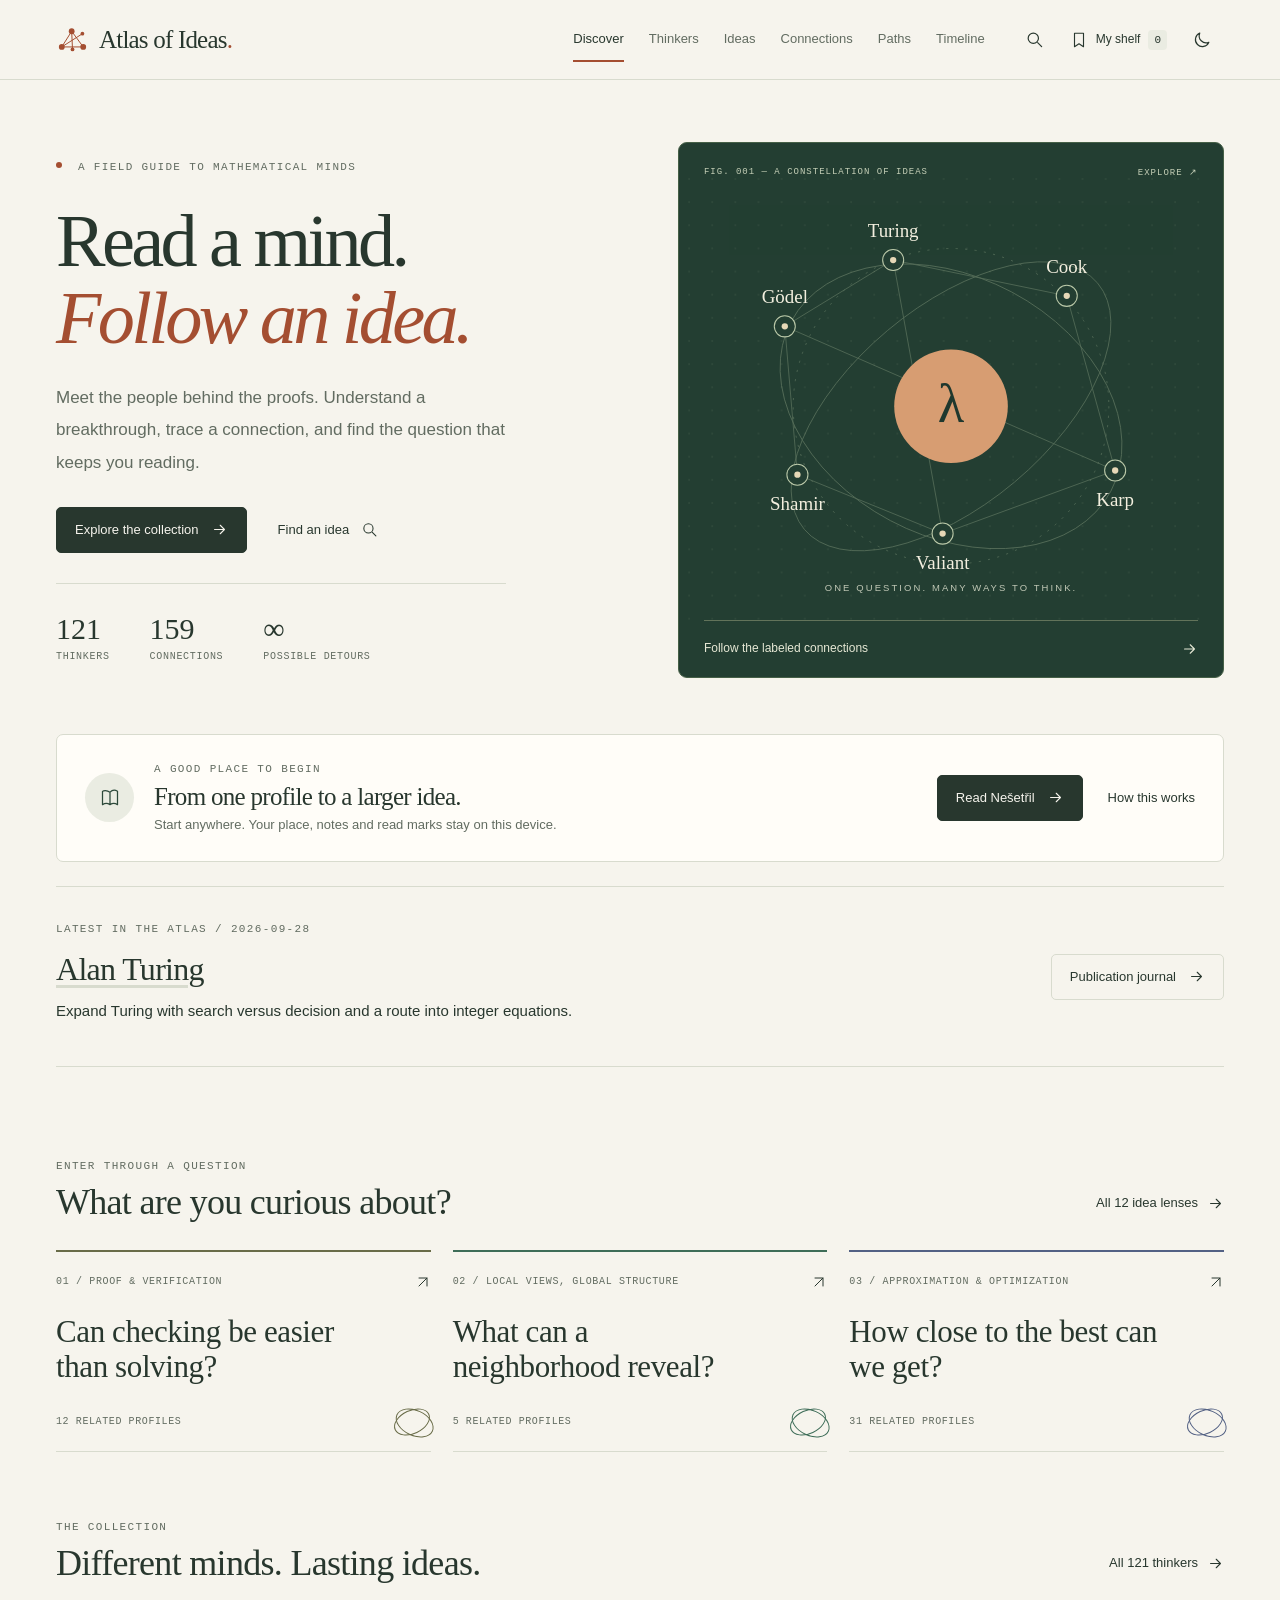
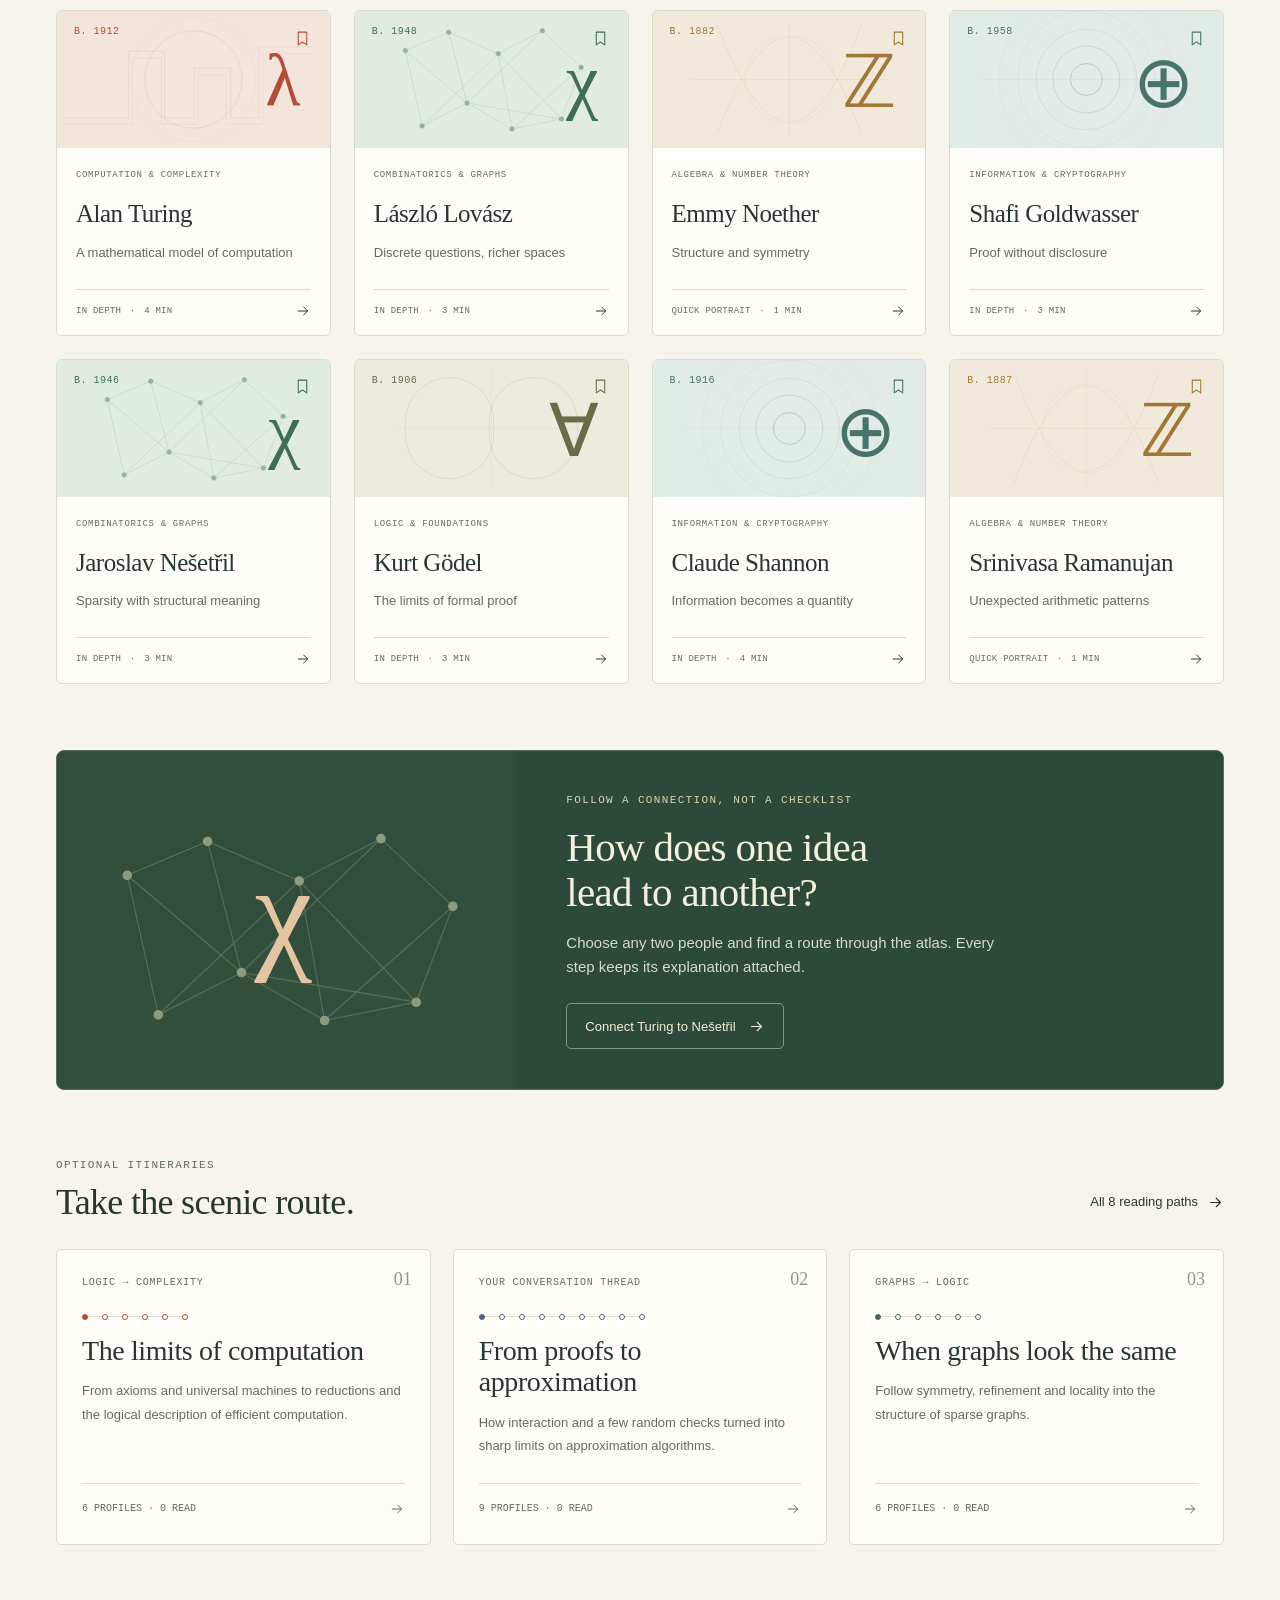
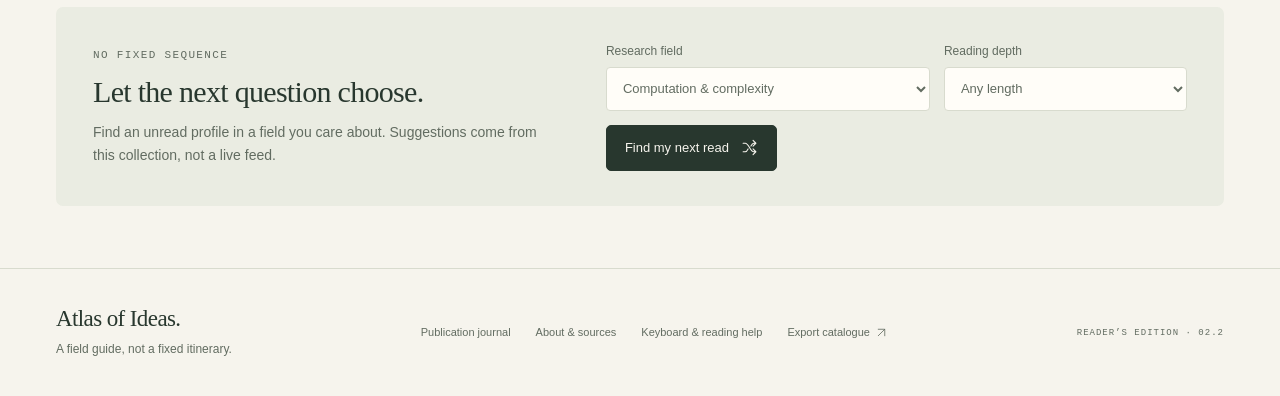
==== commit ef87f8a9: "Restore original Ideas cards and remove added diagrams" ====
--- a/index.html
+++ b/index.html
@@ -657,20 +657,8 @@
 /* Public publishing journal. Never mixes with the reader's private notebook. */
 .publication-banner{display:flex;align-items:center;justify-content:space-between;gap:24px;padding:28px 0;border-block:1px solid var(--line);margin:24px 0}.publication-banner h2{margin:12px 0}.publication-banner p{max-width:65ch}.publication-layout{display:grid;grid-template-columns:minmax(0,1fr) 290px;gap:56px;margin-bottom:80px}.publication-entry{padding:32px 0;border-bottom:1px solid var(--line)}.publication-entry h2{margin:12px 0}.publication-entry p{max-width:68ch}.publication-archive{max-width:800px;margin:0 auto 80px}.publication-archive pre{font:inherit;line-height:1.8;white-space:pre-wrap;overflow-wrap:anywhere}.publication-layout code{overflow-wrap:anywhere}.publication-banner h2 a,.publication-entry h2 a{text-decoration:underline;text-decoration-color:var(--line);text-underline-offset:5px}@media(max-width:760px){.publication-layout{grid-template-columns:1fr;gap:24px}.publication-banner{align-items:flex-start;flex-direction:column}}
 
-/* Illustrated idea essays, in the original paper-and-line palette. */
-.idea-drawing { display:block; width:100%; height:auto; color:var(--field-color,var(--ink)); }
-.idea-drawing text { fill:var(--ink); stroke:none; font:16px var(--sans); }
-.idea-drawing .plate-word { font:30px var(--mono); letter-spacing:5px; }
-.idea-drawing .plate-accent { stroke:var(--accent); stroke-width:3; }
-.idea-drawing .plate-faint { opacity:.32; stroke-dasharray:5 5; }
-.idea-drawing .plate-node { fill:var(--card); }
-.idea-drawing .plate-solid { fill:var(--field-color,var(--ink)); }
-.concept-card .idea-drawing { margin:-8px 0 20px; }
-.concept-card .idea-drawing text { display:none; }
-.idea-essay { display:grid; grid-template-columns:1.15fr 1fr; align-items:start; gap:38px; margin:0 0 46px; }
-.idea-plate { margin:0; padding:25px; border:1px solid var(--line); border-radius:5px; background:var(--card); }
-.idea-plate .idea-drawing { margin:30px 0 20px; }
-.idea-plate figcaption { color:var(--muted); font:13px/1.8 var(--sans); border-top:1px solid var(--line); padding-top:18px; }
+/* Text explanations retain the original idea-card presentation. */
+.idea-essay { max-width:740px; margin:0 0 46px; }
 .idea-explanation h2 { font-size:32px; margin:13px 0 18px; }
 .idea-explanation p { font:17px/1.85 var(--serif); }
 .editorial-sources { display:grid; gap:8px; margin-top:17px; }
@@ -686,15 +674,7 @@
 .connection-kind { display:inline-block; font:10px/1.6 var(--mono); text-transform:uppercase; letter-spacing:.04em; border:1px solid var(--line); border-radius:3px; padding:4px 7px; margin:5px 0 10px; }
 .graph-neighbor .editorial-sources { margin:10px 0; }
 .graph-neighbor .editorial-sources a { font-size:11px; }
-body[data-theme=dark] .idea-drawing { color:var(--ink); }
-body[data-theme=dark] .idea-drawing .plate-solid { fill:var(--ink); }
-@media(max-width:1000px) { .idea-essay { grid-template-columns:1fr; gap:26px; }.idea-explanation { max-width:760px; } }
-@media(max-width:620px) { .idea-plate { padding:15px; }.idea-bridge-grid { grid-template-columns:1fr; gap:0; }.idea-drawing:not(.small) text { font-size:19px; }.idea-plate .idea-drawing { margin:20px 0; }.idea-explanation h2 { font-size:29px; } }
-
-.plate-scroll { overflow-x:auto; max-width:100%; }
-.idea-essay > * { min-width:0; }
-.plate-scroll-hint { display:none; }
-@media(max-width:620px) { .idea-plate .idea-drawing { min-width:620px; }.plate-scroll-hint { display:block; color:var(--muted); font:11px var(--sans); margin:0 0 18px; } }
+@media(max-width:620px) { .idea-bridge-grid { grid-template-columns:1fr; gap:0; }.idea-explanation h2 { font-size:29px; } }
 </style>
 </head>
 <body>
@@ -706,7 +686,7 @@
 <dialog id="atlas-dialog" aria-labelledby="dialog-title"></dialog>
 <div class="toast" id="toast" role="status" aria-live="polite" aria-atomic="true"></div>
 <noscript><div style="padding:40px;max-width:720px;margin:auto"><h1>Atlas of Ideas</h1><p>This self-contained edition requires JavaScript for its reading tools, navigation and search. It does not download scripts or send your notes anywhere. The source package includes every profile in the human-readable file src/catalogue.json.</p></div></noscript>
-<script id="atlas-data" type="application/json">{"version":1,"title":"Atlas of Ideas","edition":"September 2026","fields":{"geometry":{"name":"Geometry & topology","color":"#766680","soft":"#eee8ef","symbol":"∂"},"analysis":{"name":"Analysis & probability","color":"#426c79","soft":"#e4eef0","symbol":"∫"},"algebra":{"name":"Algebra & number theory","color":"#a17836","soft":"#f1eadc","symbol":"ℤ"},"logic":{"name":"Logic & foundations","color":"#696c48","soft":"#ececde","symbol":"∀"},"systems":{"name":"Programming & systems","color":"#7f6757","soft":"#eee7df","symbol":"⌘"},"information":{"name":"Information & cryptography","color":"#47736a","soft":"#e2ece7","symbol":"⊕"},"complexity":{"name":"Computation & complexity","color":"#b44d35","soft":"#f3e5dc","symbol":"λ"},"graphs":{"name":"Combinatorics & graphs","color":"#3e6d58","soft":"#e1ebe2","symbol":"χ"},"algorithms":{"name":"Algorithms & optimization","color":"#536184","soft":"#e7eaf1","symbol":"≲"}},"people":[{"name":"Euclid","id":"euclid","born":-325,"field":"geometry","title":"A language for mathematical proof","bio":"Working in ancient Alexandria, Euclid organized geometry and number theory into the Elements. Definitions, postulates and deductions became an enduring model of mathematical exposition.","formula":"a² + b² = c²","impact":"An axiomatic theory distinguishes its assumptions from what follows logically. Euclid's architecture of proof became an intellectual reference point for later geometry and foundations.","ref":"Euclid","sections":[{"title":"The idea to carry forward","text":"An axiomatic theory distinguishes its assumptions from what follows logically. Euclid's architecture of proof became an intellectual reference point for later geometry and foundations.","math":"a² + b² = c²"}],"sources":[{"label":"MacTutor · historical biography","url":"https://mathshistory.st-andrews.ac.uk/Biographies/Euclid/","type":"biography"}],"questions":["What is the simplest example of a language for mathematical proof?","Which assumptions are essential to the signature result?","Which connected idea would you explore next?"],"approximateBirth":true,"extended":false,"readMinutes":1},{"name":"Archimedes","id":"archimedes","born":-287,"field":"analysis","title":"Measuring the curved world","bio":"Archimedes combined geometry, mechanics and ingenious limiting arguments. He found exact areas and volumes and obtained rigorous bounds on π.","formula":"A = πr²","impact":"His method of exhaustion traps a curved quantity between simpler approximations. This is an important historical predecessor of integral calculus, not calculus in its modern formulation.","ref":"Archimedes","sections":[{"title":"The idea to carry forward","text":"His method of exhaustion traps a curved quantity between simpler approximations. This is an important historical predecessor of integral calculus, not calculus in its modern formulation.","math":"A = πr²"}],"sources":[{"label":"MacTutor · historical biography","url":"https://mathshistory.st-andrews.ac.uk/Biographies/Archimedes/","type":"biography"}],"questions":["What is the simplest example of measuring the curved world?","Which assumptions are essential to the signature result?","Which connected idea would you explore next?"],"approximateBirth":true,"extended":false,"readMinutes":1},{"name":"Diophantus","id":"diophantus","born":200,"field":"algebra","title":"Equations with arithmetic constraints","bio":"Diophantus's Arithmetica studies numerical problems through equations, often seeking rational solutions. His name became attached to equations whose solutions are constrained to integers.","formula":"x² + y² = z²","impact":"Asking for integer or rational solutions changes an algebraic problem completely. This arithmetic perspective ultimately reaches modern number theory and questions of decidability.","ref":"Diophantus","sections":[{"title":"The idea to carry forward","text":"Asking for integer or rational solutions changes an algebraic problem completely. This arithmetic perspective ultimately reaches modern number theory and questions of decidability.","math":"x² + y² = z²"}],"sources":[{"label":"MacTutor · historical biography","url":"https://mathshistory.st-andrews.ac.uk/Biographies/Diophantus/","type":"biography"}],"questions":["What is the simplest example of equations with arithmetic constraints?","Which assumptions are essential to the signature result?","Which connected idea would you explore next?"],"approximateBirth":true,"extended":false,"readMinutes":1},{"name":"Aryabhata","id":"aryabhata","born":476,"field":"algebra","title":"Algorithms for astronomy and arithmetic","bio":"Aryabhata composed the Aryabhatiya, combining astronomy with computational mathematics. It includes methods for numerical calculation, trigonometry and indeterminate equations.","formula":"ax + by = c","impact":"His work illustrates an early algorithmic culture: a mathematical method can be specified as a sequence of reliable computational steps.","ref":"Aryabhata_I","sections":[{"title":"The idea to carry forward","text":"His work illustrates an early algorithmic culture: a mathematical method can be specified as a sequence of reliable computational steps.","math":"ax + by = c"}],"sources":[{"label":"MacTutor · historical biography","url":"https://mathshistory.st-andrews.ac.uk/Biographies/Aryabhata_I/","type":"biography"}],"questions":["What is the simplest example of algorithms for astronomy and arithmetic?","Which assumptions are essential to the signature result?","Which connected idea would you explore next?"],"approximateBirth":false,"extended":false,"readMinutes":1},{"name":"Al-Khwarizmi","id":"al-khwarizmi","born":780,"field":"algebra","title":"Systematic algebra","bio":"Al-Khwarizmi worked in the mathematical culture of Abbasid Baghdad. His algebraic treatise systematized the solution of linear and quadratic equations, and his arithmetic writings helped transmit positional calculation.","formula":"x² + bx = c","impact":"The words algebra and algorithm reflect the reception of his work. His equations were expressed rhetorically rather than in today's symbolic notation.","ref":"Al-Khwarizmi","sections":[{"title":"The idea to carry forward","text":"The words algebra and algorithm reflect the reception of his work. His equations were expressed rhetorically rather than in today's symbolic notation.","math":"x² + bx = c"}],"sources":[{"label":"MacTutor · historical biography","url":"https://mathshistory.st-andrews.ac.uk/Biographies/Al-Khwarizmi/","type":"biography"}],"questions":["What is the simplest example of systematic algebra?","Which assumptions are essential to the signature result?","Which connected idea would you explore next?"],"approximateBirth":true,"extended":false,"readMinutes":1},{"name":"Omar Khayyam","id":"khayyam","born":1048,"field":"algebra","title":"Cubic equations meet geometry","bio":"Omar Khayyam was a mathematician, astronomer and poet. He classified cubic equations and treated many of them geometrically through intersections of conic sections.","formula":"y = x²,  x² + y² = r²","impact":"Curves can encode algebraic relations, and an intersection can represent a solution. His work predates the fully developed coordinate geometry of Descartes.","ref":"Khayyam","sections":[{"title":"The idea to carry forward","text":"Curves can encode algebraic relations, and an intersection can represent a solution. His work predates the fully developed coordinate geometry of Descartes.","math":"y = x²,  x² + y² = r²"}],"sources":[{"label":"MacTutor · historical biography","url":"https://mathshistory.st-andrews.ac.uk/Biographies/Khayyam/","type":"biography"}],"questions":["What is the simplest example of cubic equations meet geometry?","Which assumptions are essential to the signature result?","Which connected idea would you explore next?"],"approximateBirth":false,"extended":false,"readMinutes":1},{"name":"Fibonacci","id":"fibonacci","born":1170,"field":"algebra","title":"Arithmetic travels across cultures","bio":"Leonardo of Pisa, known as Fibonacci, promoted Hindu–Arabic arithmetic in Latin Europe through Liber abaci. Its problems connect practical calculation with number theory.","formula":"Fₙ₊₂ = Fₙ₊₁ + Fₙ","impact":"A simple recurrence produces a rich mathematical sequence. The rabbit problem is only a small part of his much broader contribution to computation and arithmetic.","ref":"Fibonacci","sections":[{"title":"The idea to carry forward","text":"A simple recurrence produces a rich mathematical sequence. The rabbit problem is only a small part of his much broader contribution to computation and arithmetic.","math":"Fₙ₊₂ = Fₙ₊₁ + Fₙ"}],"sources":[{"label":"MacTutor · historical biography","url":"https://mathshistory.st-andrews.ac.uk/Biographies/Fibonacci/","type":"biography"}],"questions":["What is the simplest example of arithmetic travels across cultures?","Which assumptions are essential to the signature result?","Which connected idea would you explore next?"],"approximateBirth":true,"extended":false,"readMinutes":1},{"name":"René Descartes","id":"descartes","born":1596,"field":"geometry","title":"Geometry in coordinates","bio":"Descartes helped develop analytic geometry by translating geometric problems into equations. His work made symbolic algebra a systematic instrument for studying curves.","formula":"x² + y² = r²","impact":"Coordinates allow geometric questions to become algebraic calculations. This bridge underlies much of calculus, linear algebra and mathematical modeling.","ref":"Descartes","sections":[{"title":"The idea to carry forward","text":"Coordinates allow geometric questions to become algebraic calculations. This bridge underlies much of calculus, linear algebra and mathematical modeling.","math":"x² + y² = r²"}],"sources":[{"label":"MacTutor · historical biography","url":"https://mathshistory.st-andrews.ac.uk/Biographies/Descartes/","type":"biography"}],"questions":["What is the simplest example of geometry in coordinates?","Which assumptions are essential to the signature result?","Which connected idea would you explore next?"],"approximateBirth":false,"extended":false,"readMinutes":1},{"name":"Pierre de Fermat","id":"fermat","born":1607,"field":"algebra","title":"Arithmetic problems with long afterlives","bio":"Fermat contributed to number theory, analytic geometry, optimization and probability. Many of his assertions became starting points for generations of later mathematics.","formula":"aᵖ ≡ a (mod p)","impact":"For prime p, this congruence is a basic tool of modular arithmetic. His work helped turn patterns among integers into a sustained theoretical program.","ref":"Fermat","sections":[{"title":"The idea to carry forward","text":"For prime p, this congruence is a basic tool of modular arithmetic. His work helped turn patterns among integers into a sustained theoretical program.","math":"aᵖ ≡ a (mod p)"}],"sources":[{"label":"MacTutor · historical biography","url":"https://mathshistory.st-andrews.ac.uk/Biographies/Fermat/","type":"biography"}],"questions":["What is the simplest example of arithmetic problems with long afterlives?","Which assumptions are essential to the signature result?","Which connected idea would you explore next?"],"approximateBirth":false,"extended":false,"readMinutes":1},{"name":"Blaise Pascal","id":"pascal","born":1623,"field":"analysis","title":"Counting the uncertain","bio":"Pascal worked on geometry, calculation and probability. His correspondence with Fermat helped develop mathematical reasoning about games of chance.","formula":"C(n,k) = C(n−1,k−1) + C(n−1,k)","impact":"Pascal's triangle organizes binomial coefficients. The same recurrence connects counting, probability and algebraic expansion.","ref":"Pascal","sections":[{"title":"The idea to carry forward","text":"Pascal's triangle organizes binomial coefficients. The same recurrence connects counting, probability and algebraic expansion.","math":"C(n,k) = C(n−1,k−1) + C(n−1,k)"}],"sources":[{"label":"MacTutor · historical biography","url":"https://mathshistory.st-andrews.ac.uk/Biographies/Pascal/","type":"biography"}],"questions":["What is the simplest example of counting the uncertain?","Which assumptions are essential to the signature result?","Which connected idea would you explore next?"],"approximateBirth":false,"extended":false,"readMinutes":1},{"name":"Isaac Newton","id":"newton","born":1643,"field":"analysis","title":"Change becomes calculable","bio":"Newton developed calculus and used mathematics to formulate laws of motion and gravitation. His mathematical physics showed how differential equations can describe a changing world.","formula":"F = ma","impact":"Rates of change and accumulated quantities became calculable parts of a physical theory. Calculus was developed independently by Leibniz in a different notation.","ref":"Newton","sections":[{"title":"The idea to carry forward","text":"Rates of change and accumulated quantities became calculable parts of a physical theory. Calculus was developed independently by Leibniz in a different notation.","math":"F = ma"}],"sources":[{"label":"MacTutor · historical biography","url":"https://mathshistory.st-andrews.ac.uk/Biographies/Newton/","type":"biography"}],"questions":["What is the simplest example of change becomes calculable?","Which assumptions are essential to the signature result?","Which connected idea would you explore next?"],"approximateBirth":false,"extended":false,"readMinutes":1},{"name":"G. W. Leibniz","id":"leibniz","born":1646,"field":"logic","title":"A calculus of symbols","bio":"Leibniz independently developed calculus and advocated systematic symbolic reasoning. His differential and integral notation became particularly influential.","formula":"∫ f′(x) dx = f(x) + C","impact":"A good symbolic language can make transformations easier to discover and communicate. His wider logical ambitions anticipated later formal approaches without already constituting modern computation theory.","ref":"Leibniz","sections":[{"title":"The idea to carry forward","text":"A good symbolic language can make transformations easier to discover and communicate. His wider logical ambitions anticipated later formal approaches without already constituting modern computation theory.","math":"∫ f′(x) dx = f(x) + C"}],"sources":[{"label":"MacTutor · historical biography","url":"https://mathshistory.st-andrews.ac.uk/Biographies/Leibniz/","type":"biography"}],"questions":["What is the simplest example of a calculus of symbols?","Which assumptions are essential to the signature result?","Which connected idea would you explore next?"],"approximateBirth":false,"extended":false,"readMinutes":1},{"name":"Leonhard Euler","id":"euler","born":1707,"field":"analysis","title":"Connections across mathematics","bio":"Euler worked across analysis, number theory, geometry, mechanics and combinatorics. His solution of the Königsberg bridge problem is a foundational episode in graph theory.","formula":"eⁱπ + 1 = 0","impact":"Euler repeatedly discovered that distinct mathematical languages describe the same structure. His identity links exponential functions, complex numbers and trigonometry.","ref":"Euler","sections":[{"title":"The idea to carry forward","text":"Euler repeatedly discovered that distinct mathematical languages describe the same structure. His identity links exponential functions, complex numbers and trigonometry.","math":"eⁱπ + 1 = 0","tex":"e^{i\\pi}+1=0","mathSVG":"<mjx-container class=\"MathJax\" jax=\"SVG\" display=\"true\"><svg style=\"vertical-align: -0.186ex;\" xmlns=\"http://www.w3.org/2000/svg\" width=\"10.751ex\" height=\"2.177ex\" role=\"img\" focusable=\"false\" viewBox=\"0 -880.4 4752 962.4\"><g stroke=\"currentColor\" fill=\"currentColor\" stroke-width=\"0\" transform=\"scale(1,-1)\"><g data-mml-node=\"math\"><g data-mml-node=\"msup\"><g data-mml-node=\"mi\"><path data-c=\"1D452\" d=\"M39 168Q39 225 58 272T107 350T174 402T244 433T307 442H310Q355 442 388 420T421 355Q421 265 310 237Q261 224 176 223Q139 223 138 221Q138 219 132 186T125 128Q125 81 146 54T209 26T302 45T394 111Q403 121 406 121Q410 121 419 112T429 98T420 82T390 55T344 24T281 -1T205 -11Q126 -11 83 42T39 168ZM373 353Q367 405 305 405Q272 405 244 391T199 357T170 316T154 280T149 261Q149 260 169 260Q282 260 327 284T373 353Z\"><\/path><\/g><g data-mml-node=\"TeXAtom\" transform=\"translate(499,413) scale(0.707)\" data-mjx-texclass=\"ORD\"><g data-mml-node=\"mi\"><path data-c=\"1D456\" d=\"M184 600Q184 624 203 642T247 661Q265 661 277 649T290 619Q290 596 270 577T226 557Q211 557 198 567T184 600ZM21 287Q21 295 30 318T54 369T98 420T158 442Q197 442 223 419T250 357Q250 340 236 301T196 196T154 83Q149 61 149 51Q149 26 166 26Q175 26 185 29T208 43T235 78T260 137Q263 149 265 151T282 153Q302 153 302 143Q302 135 293 112T268 61T223 11T161 -11Q129 -11 102 10T74 74Q74 91 79 106T122 220Q160 321 166 341T173 380Q173 404 156 404H154Q124 404 99 371T61 287Q60 286 59 284T58 281T56 279T53 278T49 278T41 278H27Q21 284 21 287Z\"><\/path><\/g><g data-mml-node=\"mi\" transform=\"translate(345,0)\"><path data-c=\"1D70B\" d=\"M132 -11Q98 -11 98 22V33L111 61Q186 219 220 334L228 358H196Q158 358 142 355T103 336Q92 329 81 318T62 297T53 285Q51 284 38 284Q19 284 19 294Q19 300 38 329T93 391T164 429Q171 431 389 431Q549 431 553 430Q573 423 573 402Q573 371 541 360Q535 358 472 358H408L405 341Q393 269 393 222Q393 170 402 129T421 65T431 37Q431 20 417 5T381 -10Q370 -10 363 -7T347 17T331 77Q330 86 330 121Q330 170 339 226T357 318T367 358H269L268 354Q268 351 249 275T206 114T175 17Q164 -11 132 -11Z\"><\/path><\/g><\/g><\/g><g data-mml-node=\"mo\" transform=\"translate(1418.2,0)\"><path data-c=\"2B\" d=\"M56 237T56 250T70 270H369V420L370 570Q380 583 389 583Q402 583 409 568V270H707Q722 262 722 250T707 230H409V-68Q401 -82 391 -82H389H387Q375 -82 369 -68V230H70Q56 237 56 250Z\"><\/path><\/g><g data-mml-node=\"mn\" transform=\"translate(2418.4,0)\"><path data-c=\"31\" d=\"M213 578L200 573Q186 568 160 563T102 556H83V602H102Q149 604 189 617T245 641T273 663Q275 666 285 666Q294 666 302 660V361L303 61Q310 54 315 52T339 48T401 46H427V0H416Q395 3 257 3Q121 3 100 0H88V46H114Q136 46 152 46T177 47T193 50T201 52T207 57T213 61V578Z\"><\/path><\/g><g data-mml-node=\"mo\" transform=\"translate(3196.2,0)\"><path data-c=\"3D\" d=\"M56 347Q56 360 70 367H707Q722 359 722 347Q722 336 708 328L390 327H72Q56 332 56 347ZM56 153Q56 168 72 173H708Q722 163 722 153Q722 140 707 133H70Q56 140 56 153Z\"><\/path><\/g><g data-mml-node=\"mn\" transform=\"translate(4252,0)\"><path data-c=\"30\" d=\"M96 585Q152 666 249 666Q297 666 345 640T423 548Q460 465 460 320Q460 165 417 83Q397 41 362 16T301 -15T250 -22Q224 -22 198 -16T137 16T82 83Q39 165 39 320Q39 494 96 585ZM321 597Q291 629 250 629Q208 629 178 597Q153 571 145 525T137 333Q137 175 145 125T181 46Q209 16 250 16Q290 16 318 46Q347 76 354 130T362 333Q362 478 354 524T321 597Z\"><\/path><\/g><\/g><\/g><\/svg><\/mjx-container>"}],"sources":[{"label":"MacTutor · historical biography","url":"https://mathshistory.st-andrews.ac.uk/Biographies/Euler/","type":"biography"}],"questions":["What is the simplest example of connections across mathematics?","Which assumptions are essential to the signature result?","Which connected idea would you explore next?"],"approximateBirth":false,"extended":false,"readMinutes":1,"tex":"e^{i\\pi}+1=0","mathSVG":"<mjx-container class=\"MathJax\" jax=\"SVG\" display=\"true\"><svg style=\"vertical-align: -0.186ex;\" xmlns=\"http://www.w3.org/2000/svg\" width=\"10.751ex\" height=\"2.177ex\" role=\"img\" focusable=\"false\" viewBox=\"0 -880.4 4752 962.4\"><g stroke=\"currentColor\" fill=\"currentColor\" stroke-width=\"0\" transform=\"scale(1,-1)\"><g data-mml-node=\"math\"><g data-mml-node=\"msup\"><g data-mml-node=\"mi\"><path data-c=\"1D452\" d=\"M39 168Q39 225 58 272T107 350T174 402T244 433T307 442H310Q355 442 388 420T421 355Q421 265 310 237Q261 224 176 223Q139 223 138 221Q138 219 132 186T125 128Q125 81 146 54T209 26T302 45T394 111Q403 121 406 121Q410 121 419 112T429 98T420 82T390 55T344 24T281 -1T205 -11Q126 -11 83 42T39 168ZM373 353Q367 405 305 405Q272 405 244 391T199 357T170 316T154 280T149 261Q149 260 169 260Q282 260 327 284T373 353Z\"><\/path><\/g><g data-mml-node=\"TeXAtom\" transform=\"translate(499,413) scale(0.707)\" data-mjx-texclass=\"ORD\"><g data-mml-node=\"mi\"><path data-c=\"1D456\" d=\"M184 600Q184 624 203 642T247 661Q265 661 277 649T290 619Q290 596 270 577T226 557Q211 557 198 567T184 600ZM21 287Q21 295 30 318T54 369T98 420T158 442Q197 442 223 419T250 357Q250 340 236 301T196 196T154 83Q149 61 149 51Q149 26 166 26Q175 26 185 29T208 43T235 78T260 137Q263 149 265 151T282 153Q302 153 302 143Q302 135 293 112T268 61T223 11T161 -11Q129 -11 102 10T74 74Q74 91 79 106T122 220Q160 321 166 341T173 380Q173 404 156 404H154Q124 404 99 371T61 287Q60 286 59 284T58 281T56 279T53 278T49 278T41 278H27Q21 284 21 287Z\"><\/path><\/g><g data-mml-node=\"mi\" transform=\"translate(345,0)\"><path data-c=\"1D70B\" d=\"M132 -11Q98 -11 98 22V33L111 61Q186 219 220 334L228 358H196Q158 358 142 355T103 336Q92 329 81 318T62 297T53 285Q51 284 38 284Q19 284 19 294Q19 300 38 329T93 391T164 429Q171 431 389 431Q549 431 553 430Q573 423 573 402Q573 371 541 360Q535 358 472 358H408L405 341Q393 269 393 222Q393 170 402 129T421 65T431 37Q431 20 417 5T381 -10Q370 -10 363 -7T347 17T331 77Q330 86 330 121Q330 170 339 226T357 318T367 358H269L268 354Q268 351 249 275T206 114T175 17Q164 -11 132 -11Z\"><\/path><\/g><\/g><\/g><g data-mml-node=\"mo\" transform=\"translate(1418.2,0)\"><path data-c=\"2B\" d=\"M56 237T56 250T70 270H369V420L370 570Q380 583 389 583Q402 583 409 568V270H707Q722 262 722 250T707 230H409V-68Q401 -82 391 -82H389H387Q375 -82 369 -68V230H70Q56 237 56 250Z\"><\/path><\/g><g data-mml-node=\"mn\" transform=\"translate(2418.4,0)\"><path data-c=\"31\" d=\"M213 578L200 573Q186 568 160 563T102 556H83V602H102Q149 604 189 617T245 641T273 663Q275 666 285 666Q294 666 302 660V361L303 61Q310 54 315 52T339 48T401 46H427V0H416Q395 3 257 3Q121 3 100 0H88V46H114Q136 46 152 46T177 47T193 50T201 52T207 57T213 61V578Z\"><\/path><\/g><g data-mml-node=\"mo\" transform=\"translate(3196.2,0)\"><path data-c=\"3D\" d=\"M56 347Q56 360 70 367H707Q722 359 722 347Q722 336 708 328L390 327H72Q56 332 56 347ZM56 153Q56 168 72 173H708Q722 163 722 153Q722 140 707 133H70Q56 140 56 153Z\"><\/path><\/g><g data-mml-node=\"mn\" transform=\"translate(4252,0)\"><path data-c=\"30\" d=\"M96 585Q152 666 249 666Q297 666 345 640T423 548Q460 465 460 320Q460 165 417 83Q397 41 362 16T301 -15T250 -22Q224 -22 198 -16T137 16T82 83Q39 165 39 320Q39 494 96 585ZM321 597Q291 629 250 629Q208 629 178 597Q153 571 145 525T137 333Q137 175 145 125T181 46Q209 16 250 16Q290 16 318 46Q347 76 354 130T362 333Q362 478 354 524T321 597Z\"><\/path><\/g><\/g><\/g><\/svg><\/mjx-container>"},{"name":"Joseph-Louis Lagrange","id":"lagrange","born":1736,"field":"analysis","title":"Optimization through structure","bio":"Lagrange developed analytical mechanics and the calculus of variations. His multiplier method incorporates equality constraints into optimization.","formula":"∇f = λ∇g","impact":"At a regular constrained optimum, the objective cannot change in a feasible tangent direction. This observation becomes a systematic method for solving constrained problems.","ref":"Lagrange","sections":[{"title":"The idea to carry forward","text":"At a regular constrained optimum, the objective cannot change in a feasible tangent direction. This observation becomes a systematic method for solving constrained problems.","math":"∇f = λ∇g"}],"sources":[{"label":"MacTutor · historical biography","url":"https://mathshistory.st-andrews.ac.uk/Biographies/Lagrange/","type":"biography"}],"questions":["What is the simplest example of optimization through structure?","Which assumptions are essential to the signature result?","Which connected idea would you explore next?"],"approximateBirth":false,"extended":false,"readMinutes":1},{"name":"Pierre-Simon Laplace","id":"laplace","born":1749,"field":"analysis","title":"Probability as a mathematical theory","bio":"Laplace made major contributions to celestial mechanics, probability and analysis. He systematized probabilistic methods for inference and approximation.","formula":"Δf = 0","impact":"The Laplace equation links equilibrium, potential theory and geometry. His probability work helped make uncertainty a subject of rigorous quantitative analysis.","ref":"Laplace","sections":[{"title":"The idea to carry forward","text":"The Laplace equation links equilibrium, potential theory and geometry. His probability work helped make uncertainty a subject of rigorous quantitative analysis.","math":"Δf = 0"}],"sources":[{"label":"MacTutor · historical biography","url":"https://mathshistory.st-andrews.ac.uk/Biographies/Laplace/","type":"biography"}],"questions":["What is the simplest example of probability as a mathematical theory?","Which assumptions are essential to the signature result?","Which connected idea would you explore next?"],"approximateBirth":false,"extended":false,"readMinutes":1},{"name":"Joseph Fourier","id":"fourier","born":1768,"field":"analysis","title":"Decompose a signal into frequencies","bio":"Fourier studied heat flow using expansions into trigonometric components. Fourier analysis became a central way of understanding functions and differential equations.","formula":"f(x) ≈ Σₖ aₖ cos(kx) + bₖ sin(kx)","impact":"A complicated function can be studied through simpler oscillations. The conditions and meaning of convergence matter, and became major questions in analysis.","ref":"Fourier","sections":[{"title":"The idea to carry forward","text":"A complicated function can be studied through simpler oscillations. The conditions and meaning of convergence matter, and became major questions in analysis.","math":"f(x) ≈ Σₖ aₖ cos(kx) + bₖ sin(kx)"}],"sources":[{"label":"MacTutor · historical biography","url":"https://mathshistory.st-andrews.ac.uk/Biographies/Fourier/","type":"biography"}],"questions":["What is the simplest example of decompose a signal into frequencies?","Which assumptions are essential to the signature result?","Which connected idea would you explore next?"],"approximateBirth":false,"extended":false,"readMinutes":1},{"name":"Carl Friedrich Gauss","id":"gauss","born":1777,"field":"algebra","title":"Arithmetic, geometry and precision","bio":"Gauss shaped number theory, geometry, statistics and mathematical astronomy. Disquisitiones Arithmeticae placed congruences and quadratic forms at the center of arithmetic.","formula":"a ≡ b (mod m)","impact":"Modular arithmetic isolates the structure of remainders. Gauss's work gave later number theory both foundational results and a standard of conceptual precision.","ref":"Gauss","sections":[{"title":"The idea to carry forward","text":"Modular arithmetic isolates the structure of remainders. Gauss's work gave later number theory both foundational results and a standard of conceptual precision.","math":"a ≡ b (mod m)","tex":"\\sum_{k=1}^{n}k=\\frac{n(n+1)}2","mathSVG":"<mjx-container class=\"MathJax\" jax=\"SVG\" display=\"true\"><svg style=\"vertical-align: -2.864ex;\" xmlns=\"http://www.w3.org/2000/svg\" width=\"17.207ex\" height=\"6.399ex\" role=\"img\" focusable=\"false\" viewBox=\"0 -1562.5 7605.7 2828.3\"><g stroke=\"currentColor\" fill=\"currentColor\" stroke-width=\"0\" transform=\"scale(1,-1)\"><g data-mml-node=\"math\"><g data-mml-node=\"munderover\"><g data-mml-node=\"mo\"><path data-c=\"2211\" d=\"M60 948Q63 950 665 950H1267L1325 815Q1384 677 1388 669H1348L1341 683Q1320 724 1285 761Q1235 809 1174 838T1033 881T882 898T699 902H574H543H251L259 891Q722 258 724 252Q725 250 724 246Q721 243 460 -56L196 -356Q196 -357 407 -357Q459 -357 548 -357T676 -358Q812 -358 896 -353T1063 -332T1204 -283T1307 -196Q1328 -170 1348 -124H1388Q1388 -125 1381 -145T1356 -210T1325 -294L1267 -449L666 -450Q64 -450 61 -448Q55 -446 55 -439Q55 -437 57 -433L590 177Q590 178 557 222T452 366T322 544L56 909L55 924Q55 945 60 948Z\"><\/path><\/g><g data-mml-node=\"TeXAtom\" transform=\"translate(86,-1107.7) scale(0.707)\" data-mjx-texclass=\"ORD\"><g data-mml-node=\"mi\"><path data-c=\"1D458\" d=\"M121 647Q121 657 125 670T137 683Q138 683 209 688T282 694Q294 694 294 686Q294 679 244 477Q194 279 194 272Q213 282 223 291Q247 309 292 354T362 415Q402 442 438 442Q468 442 485 423T503 369Q503 344 496 327T477 302T456 291T438 288Q418 288 406 299T394 328Q394 353 410 369T442 390L458 393Q446 405 434 405H430Q398 402 367 380T294 316T228 255Q230 254 243 252T267 246T293 238T320 224T342 206T359 180T365 147Q365 130 360 106T354 66Q354 26 381 26Q429 26 459 145Q461 153 479 153H483Q499 153 499 144Q499 139 496 130Q455 -11 378 -11Q333 -11 305 15T277 90Q277 108 280 121T283 145Q283 167 269 183T234 206T200 217T182 220H180Q168 178 159 139T145 81T136 44T129 20T122 7T111 -2Q98 -11 83 -11Q66 -11 57 -1T48 16Q48 26 85 176T158 471L195 616Q196 629 188 632T149 637H144Q134 637 131 637T124 640T121 647Z\"><\/path><\/g><g data-mml-node=\"mo\" transform=\"translate(521,0)\"><path data-c=\"3D\" d=\"M56 347Q56 360 70 367H707Q722 359 722 347Q722 336 708 328L390 327H72Q56 332 56 347ZM56 153Q56 168 72 173H708Q722 163 722 153Q722 140 707 133H70Q56 140 56 153Z\"><\/path><\/g><g data-mml-node=\"mn\" transform=\"translate(1299,0)\"><path data-c=\"31\" d=\"M213 578L200 573Q186 568 160 563T102 556H83V602H102Q149 604 189 617T245 641T273 663Q275 666 285 666Q294 666 302 660V361L303 61Q310 54 315 52T339 48T401 46H427V0H416Q395 3 257 3Q121 3 100 0H88V46H114Q136 46 152 46T177 47T193 50T201 52T207 57T213 61V578Z\"><\/path><\/g><\/g><g data-mml-node=\"TeXAtom\" transform=\"translate(509.9,1150) scale(0.707)\" data-mjx-texclass=\"ORD\"><g data-mml-node=\"mi\"><path data-c=\"1D45B\" d=\"M21 287Q22 293 24 303T36 341T56 388T89 425T135 442Q171 442 195 424T225 390T231 369Q231 367 232 367L243 378Q304 442 382 442Q436 442 469 415T503 336T465 179T427 52Q427 26 444 26Q450 26 453 27Q482 32 505 65T540 145Q542 153 560 153Q580 153 580 145Q580 144 576 130Q568 101 554 73T508 17T439 -10Q392 -10 371 17T350 73Q350 92 386 193T423 345Q423 404 379 404H374Q288 404 229 303L222 291L189 157Q156 26 151 16Q138 -11 108 -11Q95 -11 87 -5T76 7T74 17Q74 30 112 180T152 343Q153 348 153 366Q153 405 129 405Q91 405 66 305Q60 285 60 284Q58 278 41 278H27Q21 284 21 287Z\"><\/path><\/g><\/g><\/g><g data-mml-node=\"mi\" transform=\"translate(1610.7,0)\"><path data-c=\"1D458\" d=\"M121 647Q121 657 125 670T137 683Q138 683 209 688T282 694Q294 694 294 686Q294 679 244 477Q194 279 194 272Q213 282 223 291Q247 309 292 354T362 415Q402 442 438 442Q468 442 485 423T503 369Q503 344 496 327T477 302T456 291T438 288Q418 288 406 299T394 328Q394 353 410 369T442 390L458 393Q446 405 434 405H430Q398 402 367 380T294 316T228 255Q230 254 243 252T267 246T293 238T320 224T342 206T359 180T365 147Q365 130 360 106T354 66Q354 26 381 26Q429 26 459 145Q461 153 479 153H483Q499 153 499 144Q499 139 496 130Q455 -11 378 -11Q333 -11 305 15T277 90Q277 108 280 121T283 145Q283 167 269 183T234 206T200 217T182 220H180Q168 178 159 139T145 81T136 44T129 20T122 7T111 -2Q98 -11 83 -11Q66 -11 57 -1T48 16Q48 26 85 176T158 471L195 616Q196 629 188 632T149 637H144Q134 637 131 637T124 640T121 647Z\"><\/path><\/g><g data-mml-node=\"mo\" transform=\"translate(2409.4,0)\"><path data-c=\"3D\" d=\"M56 347Q56 360 70 367H707Q722 359 722 347Q722 336 708 328L390 327H72Q56 332 56 347ZM56 153Q56 168 72 173H708Q722 163 722 153Q722 140 707 133H70Q56 140 56 153Z\"><\/path><\/g><g data-mml-node=\"mfrac\" transform=\"translate(3465.2,0)\"><g data-mml-node=\"mrow\" transform=\"translate(220,710)\"><g data-mml-node=\"mi\"><path data-c=\"1D45B\" d=\"M21 287Q22 293 24 303T36 341T56 388T89 425T135 442Q171 442 195 424T225 390T231 369Q231 367 232 367L243 378Q304 442 382 442Q436 442 469 415T503 336T465 179T427 52Q427 26 444 26Q450 26 453 27Q482 32 505 65T540 145Q542 153 560 153Q580 153 580 145Q580 144 576 130Q568 101 554 73T508 17T439 -10Q392 -10 371 17T350 73Q350 92 386 193T423 345Q423 404 379 404H374Q288 404 229 303L222 291L189 157Q156 26 151 16Q138 -11 108 -11Q95 -11 87 -5T76 7T74 17Q74 30 112 180T152 343Q153 348 153 366Q153 405 129 405Q91 405 66 305Q60 285 60 284Q58 278 41 278H27Q21 284 21 287Z\"><\/path><\/g><g data-mml-node=\"mo\" transform=\"translate(600,0)\"><path data-c=\"28\" d=\"M94 250Q94 319 104 381T127 488T164 576T202 643T244 695T277 729T302 750H315H319Q333 750 333 741Q333 738 316 720T275 667T226 581T184 443T167 250T184 58T225 -81T274 -167T316 -220T333 -241Q333 -250 318 -250H315H302L274 -226Q180 -141 137 -14T94 250Z\"><\/path><\/g><g data-mml-node=\"mi\" transform=\"translate(989,0)\"><path data-c=\"1D45B\" d=\"M21 287Q22 293 24 303T36 341T56 388T89 425T135 442Q171 442 195 424T225 390T231 369Q231 367 232 367L243 378Q304 442 382 442Q436 442 469 415T503 336T465 179T427 52Q427 26 444 26Q450 26 453 27Q482 32 505 65T540 145Q542 153 560 153Q580 153 580 145Q580 144 576 130Q568 101 554 73T508 17T439 -10Q392 -10 371 17T350 73Q350 92 386 193T423 345Q423 404 379 404H374Q288 404 229 303L222 291L189 157Q156 26 151 16Q138 -11 108 -11Q95 -11 87 -5T76 7T74 17Q74 30 112 180T152 343Q153 348 153 366Q153 405 129 405Q91 405 66 305Q60 285 60 284Q58 278 41 278H27Q21 284 21 287Z\"><\/path><\/g><g data-mml-node=\"mo\" transform=\"translate(1811.2,0)\"><path data-c=\"2B\" d=\"M56 237T56 250T70 270H369V420L370 570Q380 583 389 583Q402 583 409 568V270H707Q722 262 722 250T707 230H409V-68Q401 -82 391 -82H389H387Q375 -82 369 -68V230H70Q56 237 56 250Z\"><\/path><\/g><g data-mml-node=\"mn\" transform=\"translate(2811.4,0)\"><path data-c=\"31\" d=\"M213 578L200 573Q186 568 160 563T102 556H83V602H102Q149 604 189 617T245 641T273 663Q275 666 285 666Q294 666 302 660V361L303 61Q310 54 315 52T339 48T401 46H427V0H416Q395 3 257 3Q121 3 100 0H88V46H114Q136 46 152 46T177 47T193 50T201 52T207 57T213 61V578Z\"><\/path><\/g><g data-mml-node=\"mo\" transform=\"translate(3311.4,0)\"><path data-c=\"29\" d=\"M60 749L64 750Q69 750 74 750H86L114 726Q208 641 251 514T294 250Q294 182 284 119T261 12T224 -76T186 -143T145 -194T113 -227T90 -246Q87 -249 86 -250H74Q66 -250 63 -250T58 -247T55 -238Q56 -237 66 -225Q221 -64 221 250T66 725Q56 737 55 738Q55 746 60 749Z\"><\/path><\/g><\/g><g data-mml-node=\"mn\" transform=\"translate(1820.2,-686)\"><path data-c=\"32\" d=\"M109 429Q82 429 66 447T50 491Q50 562 103 614T235 666Q326 666 387 610T449 465Q449 422 429 383T381 315T301 241Q265 210 201 149L142 93L218 92Q375 92 385 97Q392 99 409 186V189H449V186Q448 183 436 95T421 3V0H50V19V31Q50 38 56 46T86 81Q115 113 136 137Q145 147 170 174T204 211T233 244T261 278T284 308T305 340T320 369T333 401T340 431T343 464Q343 527 309 573T212 619Q179 619 154 602T119 569T109 550Q109 549 114 549Q132 549 151 535T170 489Q170 464 154 447T109 429Z\"><\/path><\/g><rect width=\"3900.4\" height=\"60\" x=\"120\" y=\"220\"><\/rect><\/g><\/g><\/g><\/svg><\/mjx-container>"}],"sources":[{"label":"MacTutor · historical biography","url":"https://mathshistory.st-andrews.ac.uk/Biographies/Gauss/","type":"biography"}],"questions":["What is the simplest example of arithmetic, geometry and precision?","Which assumptions are essential to the signature result?","Which connected idea would you explore next?"],"approximateBirth":false,"extended":false,"readMinutes":1,"tex":"\\sum_{k=1}^{n}k=\\frac{n(n+1)}2","mathSVG":"<mjx-container class=\"MathJax\" jax=\"SVG\" display=\"true\"><svg style=\"vertical-align: -2.864ex;\" xmlns=\"http://www.w3.org/2000/svg\" width=\"17.207ex\" height=\"6.399ex\" role=\"img\" focusable=\"false\" viewBox=\"0 -1562.5 7605.7 2828.3\"><g stroke=\"currentColor\" fill=\"currentColor\" stroke-width=\"0\" transform=\"scale(1,-1)\"><g data-mml-node=\"math\"><g data-mml-node=\"munderover\"><g data-mml-node=\"mo\"><path data-c=\"2211\" d=\"M60 948Q63 950 665 950H1267L1325 815Q1384 677 1388 669H1348L1341 683Q1320 724 1285 761Q1235 809 1174 838T1033 881T882 898T699 902H574H543H251L259 891Q722 258 724 252Q725 250 724 246Q721 243 460 -56L196 -356Q196 -357 407 -357Q459 -357 548 -357T676 -358Q812 -358 896 -353T1063 -332T1204 -283T1307 -196Q1328 -170 1348 -124H1388Q1388 -125 1381 -145T1356 -210T1325 -294L1267 -449L666 -450Q64 -450 61 -448Q55 -446 55 -439Q55 -437 57 -433L590 177Q590 178 557 222T452 366T322 544L56 909L55 924Q55 945 60 948Z\"><\/path><\/g><g data-mml-node=\"TeXAtom\" transform=\"translate(86,-1107.7) scale(0.707)\" data-mjx-texclass=\"ORD\"><g data-mml-node=\"mi\"><path data-c=\"1D458\" d=\"M121 647Q121 657 125 670T137 683Q138 683 209 688T282 694Q294 694 294 686Q294 679 244 477Q194 279 194 272Q213 282 223 291Q247 309 292 354T362 415Q402 442 438 442Q468 442 485 423T503 369Q503 344 496 327T477 302T456 291T438 288Q418 288 406 299T394 328Q394 353 410 369T442 390L458 393Q446 405 434 405H430Q398 402 367 380T294 316T228 255Q230 254 243 252T267 246T293 238T320 224T342 206T359 180T365 147Q365 130 360 106T354 66Q354 26 381 26Q429 26 459 145Q461 153 479 153H483Q499 153 499 144Q499 139 496 130Q455 -11 378 -11Q333 -11 305 15T277 90Q277 108 280 121T283 145Q283 167 269 183T234 206T200 217T182 220H180Q168 178 159 139T145 81T136 44T129 20T122 7T111 -2Q98 -11 83 -11Q66 -11 57 -1T48 16Q48 26 85 176T158 471L195 616Q196 629 188 632T149 637H144Q134 637 131 637T124 640T121 647Z\"><\/path><\/g><g data-mml-node=\"mo\" transform=\"translate(521,0)\"><path data-c=\"3D\" d=\"M56 347Q56 360 70 367H707Q722 359 722 347Q722 336 708 328L390 327H72Q56 332 56 347ZM56 153Q56 168 72 173H708Q722 163 722 153Q722 140 707 133H70Q56 140 56 153Z\"><\/path><\/g><g data-mml-node=\"mn\" transform=\"translate(1299,0)\"><path data-c=\"31\" d=\"M213 578L200 573Q186 568 160 563T102 556H83V602H102Q149 604 189 617T245 641T273 663Q275 666 285 666Q294 666 302 660V361L303 61Q310 54 315 52T339 48T401 46H427V0H416Q395 3 257 3Q121 3 100 0H88V46H114Q136 46 152 46T177 47T193 50T201 52T207 57T213 61V578Z\"><\/path><\/g><\/g><g data-mml-node=\"TeXAtom\" transform=\"translate(509.9,1150) scale(0.707)\" data-mjx-texclass=\"ORD\"><g data-mml-node=\"mi\"><path data-c=\"1D45B\" d=\"M21 287Q22 293 24 303T36 341T56 388T89 425T135 442Q171 442 195 424T225 390T231 369Q231 367 232 367L243 378Q304 442 382 442Q436 442 469 415T503 336T465 179T427 52Q427 26 444 26Q450 26 453 27Q482 32 505 65T540 145Q542 153 560 153Q580 153 580 145Q580 144 576 130Q568 101 554 73T508 17T439 -10Q392 -10 371 17T350 73Q350 92 386 193T423 345Q423 404 379 404H374Q288 404 229 303L222 291L189 157Q156 26 151 16Q138 -11 108 -11Q95 -11 87 -5T76 7T74 17Q74 30 112 180T152 343Q153 348 153 366Q153 405 129 405Q91 405 66 305Q60 285 60 284Q58 278 41 278H27Q21 284 21 287Z\"><\/path><\/g><\/g><\/g><g data-mml-node=\"mi\" transform=\"translate(1610.7,0)\"><path data-c=\"1D458\" d=\"M121 647Q121 657 125 670T137 683Q138 683 209 688T282 694Q294 694 294 686Q294 679 244 477Q194 279 194 272Q213 282 223 291Q247 309 292 354T362 415Q402 442 438 442Q468 442 485 423T503 369Q503 344 496 327T477 302T456 291T438 288Q418 288 406 299T394 328Q394 353 410 369T442 390L458 393Q446 405 434 405H430Q398 402 367 380T294 316T228 255Q230 254 243 252T267 246T293 238T320 224T342 206T359 180T365 147Q365 130 360 106T354 66Q354 26 381 26Q429 26 459 145Q461 153 479 153H483Q499 153 499 144Q499 139 496 130Q455 -11 378 -11Q333 -11 305 15T277 90Q277 108 280 121T283 145Q283 167 269 183T234 206T200 217T182 220H180Q168 178 159 139T145 81T136 44T129 20T122 7T111 -2Q98 -11 83 -11Q66 -11 57 -1T48 16Q48 26 85 176T158 471L195 616Q196 629 188 632T149 637H144Q134 637 131 637T124 640T121 647Z\"><\/path><\/g><g data-mml-node=\"mo\" transform=\"translate(2409.4,0)\"><path data-c=\"3D\" d=\"M56 347Q56 360 70 367H707Q722 359 722 347Q722 336 708 328L390 327H72Q56 332 56 347ZM56 153Q56 168 72 173H708Q722 163 722 153Q722 140 707 133H70Q56 140 56 153Z\"><\/path><\/g><g data-mml-node=\"mfrac\" transform=\"translate(3465.2,0)\"><g data-mml-node=\"mrow\" transform=\"translate(220,710)\"><g data-mml-node=\"mi\"><path data-c=\"1D45B\" d=\"M21 287Q22 293 24 303T36 341T56 388T89 425T135 442Q171 442 195 424T225 390T231 369Q231 367 232 367L243 378Q304 442 382 442Q436 442 469 415T503 336T465 179T427 52Q427 26 444 26Q450 26 453 27Q482 32 505 65T540 145Q542 153 560 153Q580 153 580 145Q580 144 576 130Q568 101 554 73T508 17T439 -10Q392 -10 371 17T350 73Q350 92 386 193T423 345Q423 404 379 404H374Q288 404 229 303L222 291L189 157Q156 26 151 16Q138 -11 108 -11Q95 -11 87 -5T76 7T74 17Q74 30 112 180T152 343Q153 348 153 366Q153 405 129 405Q91 405 66 305Q60 285 60 284Q58 278 41 278H27Q21 284 21 287Z\"><\/path><\/g><g data-mml-node=\"mo\" transform=\"translate(600,0)\"><path data-c=\"28\" d=\"M94 250Q94 319 104 381T127 488T164 576T202 643T244 695T277 729T302 750H315H319Q333 750 333 741Q333 738 316 720T275 667T226 581T184 443T167 250T184 58T225 -81T274 -167T316 -220T333 -241Q333 -250 318 -250H315H302L274 -226Q180 -141 137 -14T94 250Z\"><\/path><\/g><g data-mml-node=\"mi\" transform=\"translate(989,0)\"><path data-c=\"1D45B\" d=\"M21 287Q22 293 24 303T36 341T56 388T89 425T135 442Q171 442 195 424T225 390T231 369Q231 367 232 367L243 378Q304 442 382 442Q436 442 469 415T503 336T465 179T427 52Q427 26 444 26Q450 26 453 27Q482 32 505 65T540 145Q542 153 560 153Q580 153 580 145Q580 144 576 130Q568 101 554 73T508 17T439 -10Q392 -10 371 17T350 73Q350 92 386 193T423 345Q423 404 379 404H374Q288 404 229 303L222 291L189 157Q156 26 151 16Q138 -11 108 -11Q95 -11 87 -5T76 7T74 17Q74 30 112 180T152 343Q153 348 153 366Q153 405 129 405Q91 405 66 305Q60 285 60 284Q58 278 41 278H27Q21 284 21 287Z\"><\/path><\/g><g data-mml-node=\"mo\" transform=\"translate(1811.2,0)\"><path data-c=\"2B\" d=\"M56 237T56 250T70 270H369V420L370 570Q380 583 389 583Q402 583 409 568V270H707Q722 262 722 250T707 230H409V-68Q401 -82 391 -82H389H387Q375 -82 369 -68V230H70Q56 237 56 250Z\"><\/path><\/g><g data-mml-node=\"mn\" transform=\"translate(2811.4,0)\"><path data-c=\"31\" d=\"M213 578L200 573Q186 568 160 563T102 556H83V602H102Q149 604 189 617T245 641T273 663Q275 666 285 666Q294 666 302 660V361L303 61Q310 54 315 52T339 48T401 46H427V0H416Q395 3 257 3Q121 3 100 0H88V46H114Q136 46 152 46T177 47T193 50T201 52T207 57T213 61V578Z\"><\/path><\/g><g data-mml-node=\"mo\" transform=\"translate(3311.4,0)\"><path data-c=\"29\" d=\"M60 749L64 750Q69 750 74 750H86L114 726Q208 641 251 514T294 250Q294 182 284 119T261 12T224 -76T186 -143T145 -194T113 -227T90 -246Q87 -249 86 -250H74Q66 -250 63 -250T58 -247T55 -238Q56 -237 66 -225Q221 -64 221 250T66 725Q56 737 55 738Q55 746 60 749Z\"><\/path><\/g><\/g><g data-mml-node=\"mn\" transform=\"translate(1820.2,-686)\"><path data-c=\"32\" d=\"M109 429Q82 429 66 447T50 491Q50 562 103 614T235 666Q326 666 387 610T449 465Q449 422 429 383T381 315T301 241Q265 210 201 149L142 93L218 92Q375 92 385 97Q392 99 409 186V189H449V186Q448 183 436 95T421 3V0H50V19V31Q50 38 56 46T86 81Q115 113 136 137Q145 147 170 174T204 211T233 244T261 278T284 308T305 340T320 369T333 401T340 431T343 464Q343 527 309 573T212 619Q179 619 154 602T119 569T109 550Q109 549 114 549Q132 549 151 535T170 489Q170 464 154 447T109 429Z\"><\/path><\/g><rect width=\"3900.4\" height=\"60\" x=\"120\" y=\"220\"><\/rect><\/g><\/g><\/g><\/svg><\/mjx-container>"},{"name":"Augustin-Louis Cauchy","id":"cauchy","born":1789,"field":"analysis","title":"Rigorous analysis","bio":"Cauchy helped reorganize analysis around precise concepts of convergence and continuity. He also developed central parts of complex analysis.","formula":"f(z) = (1 / 2πi) ∮ f(ζ)/(ζ−z) dζ","impact":"Under the Cauchy integral formula's hypotheses, values inside a contour are determined by boundary data. Holomorphic functions consequently have extraordinary rigidity.","ref":"Cauchy","sections":[{"title":"The idea to carry forward","text":"Under the Cauchy integral formula's hypotheses, values inside a contour are determined by boundary data. Holomorphic functions consequently have extraordinary rigidity.","math":"f(z) = (1 / 2πi) ∮ f(ζ)/(ζ−z) dζ"}],"sources":[{"label":"MacTutor · historical biography","url":"https://mathshistory.st-andrews.ac.uk/Biographies/Cauchy/","type":"biography"}],"questions":["What is the simplest example of rigorous analysis?","Which assumptions are essential to the signature result?","Which connected idea would you explore next?"],"approximateBirth":false,"extended":false,"readMinutes":1},{"name":"Évariste Galois","id":"galois","born":1811,"field":"algebra","title":"Symmetry explains solvability","bio":"Galois related polynomial equations to permutation groups of their roots. His work transformed the question of solving equations by radicals into a structural question about groups.","formula":"Gal(L/K)","impact":"A polynomial's hidden symmetries govern which algebraic operations can recover its roots. The approach made group theory central to algebra.","ref":"Galois","sections":[{"title":"The idea to carry forward","text":"A polynomial's hidden symmetries govern which algebraic operations can recover its roots. The approach made group theory central to algebra.","math":"Gal(L/K)"}],"sources":[{"label":"MacTutor · historical biography","url":"https://mathshistory.st-andrews.ac.uk/Biographies/Galois/","type":"biography"}],"questions":["What is the simplest example of symmetry explains solvability?","Which assumptions are essential to the signature result?","Which connected idea would you explore next?"],"approximateBirth":false,"extended":false,"readMinutes":1},{"name":"George Boole","id":"boole","born":1815,"field":"logic","title":"Logic becomes algebra","bio":"Boole introduced an algebraic treatment of logical reasoning. His work helped establish the idea that logical operations can be manipulated symbolically.","formula":"x ∧ y,  x ∨ y,  ¬x","impact":"Boolean algebra eventually became a foundation of digital circuit design. Shannon supplied the explicit engineering bridge to switching circuits.","ref":"Boole","sections":[{"title":"The idea to carry forward","text":"Boolean algebra eventually became a foundation of digital circuit design. Shannon supplied the explicit engineering bridge to switching circuits.","math":"x ∧ y,  x ∨ y,  ¬x"}],"sources":[{"label":"MacTutor · historical biography","url":"https://mathshistory.st-andrews.ac.uk/Biographies/Boole/","type":"biography"}],"questions":["What is the simplest example of logic becomes algebra?","Which assumptions are essential to the signature result?","Which connected idea would you explore next?"],"approximateBirth":false,"extended":false,"readMinutes":1},{"name":"Ada Lovelace","id":"lovelace","born":1815,"field":"systems","title":"Programs before electronic computers","bio":"Lovelace's notes on Babbage's Analytical Engine included a detailed scheme for computing Bernoulli numbers. She also considered how a general symbolic machine might manipulate more than numerical quantities.","formula":"instructions + data → computation","impact":"Her importance lies in the conception and explanation of programmable symbolic machinery. The Analytical Engine itself was not completed in her lifetime.","ref":"Lovelace","sections":[{"title":"The idea to carry forward","text":"Her importance lies in the conception and explanation of programmable symbolic machinery. The Analytical Engine itself was not completed in her lifetime.","math":"instructions + data → computation"}],"sources":[{"label":"MacTutor · historical biography","url":"https://mathshistory.st-andrews.ac.uk/Biographies/Lovelace/","type":"biography"}],"questions":["What is the simplest example of programs before electronic computers?","Which assumptions are essential to the signature result?","Which connected idea would you explore next?"],"approximateBirth":false,"extended":false,"readMinutes":1},{"name":"Arthur Cayley","id":"cayley","born":1821,"field":"algebra","title":"Algebraic structures in their own right","bio":"Cayley developed matrix theory and abstract group theory. He also contributed to invariant theory and the enumeration of combinatorial structures.","formula":"G ↪ S_G","impact":"Every group acts faithfully on itself by left multiplication. Cayley's theorem makes an abstract group concrete as a group of permutations.","ref":"Cayley","sections":[{"title":"The idea to carry forward","text":"Every group acts faithfully on itself by left multiplication. Cayley's theorem makes an abstract group concrete as a group of permutations.","math":"G ↪ S_G"}],"sources":[{"label":"MacTutor · historical biography","url":"https://mathshistory.st-andrews.ac.uk/Biographies/Cayley/","type":"biography"}],"questions":["What is the simplest example of algebraic structures in their own right?","Which assumptions are essential to the signature result?","Which connected idea would you explore next?"],"approximateBirth":false,"extended":false,"readMinutes":1},{"name":"Bernhard Riemann","id":"riemann","born":1826,"field":"geometry","title":"Geometry beyond flat space","bio":"Riemann introduced a flexible framework for curved spaces and made profound contributions to complex analysis and number theory. His 1854 geometry lecture changed the meaning of space in mathematics.","formula":"ds² = Σᵢⱼ gᵢⱼ dxᵢ dxⱼ","impact":"A metric can vary from point to point. This permits intrinsic geometry on manifolds and later became essential to general relativity.","ref":"Riemann","sections":[{"title":"The idea to carry forward","text":"A metric can vary from point to point. This permits intrinsic geometry on manifolds and later became essential to general relativity.","math":"ds² = Σᵢⱼ gᵢⱼ dxᵢ dxⱼ"}],"sources":[{"label":"MacTutor · historical biography","url":"https://mathshistory.st-andrews.ac.uk/Biographies/Riemann/","type":"biography"}],"questions":["What is the simplest example of geometry beyond flat space?","Which assumptions are essential to the signature result?","Which connected idea would you explore next?"],"approximateBirth":false,"extended":false,"readMinutes":1},{"name":"Richard Dedekind","id":"dedekind","born":1831,"field":"algebra","title":"Numbers defined by structure","bio":"Dedekind developed structural foundations for the real numbers and algebraic number theory. Ideals provide a replacement for unique factorization of elements in settings where it fails.","formula":"ℝ via Dedekind cuts","impact":"A real number can be described through a partition of the rationals. Structural definitions clarify what an object is without depending on a particular numerical approximation.","ref":"Dedekind","sections":[{"title":"The idea to carry forward","text":"A real number can be described through a partition of the rationals. Structural definitions clarify what an object is without depending on a particular numerical approximation.","math":"ℝ via Dedekind cuts"}],"sources":[{"label":"MacTutor · historical biography","url":"https://mathshistory.st-andrews.ac.uk/Biographies/Dedekind/","type":"biography"}],"questions":["What is the simplest example of numbers defined by structure?","Which assumptions are essential to the signature result?","Which connected idea would you explore next?"],"approximateBirth":false,"extended":false,"readMinutes":1},{"name":"Georg Cantor","id":"cantor","born":1845,"field":"logic","title":"Different sizes of infinity","bio":"Cantor founded set theory and distinguished countable from uncountable infinity. His diagonal argument demonstrates limits on attempts to enumerate all infinite binary sequences.","formula":"|ℕ| < |ℝ|","impact":"Infinity is not one undifferentiated size. Diagonalization also became a recurring tool in logic and computability.","ref":"Cantor","sections":[{"title":"The idea to carry forward","text":"Infinity is not one undifferentiated size. Diagonalization also became a recurring tool in logic and computability.","math":"|ℕ| < |ℝ|"}],"sources":[{"label":"MacTutor · historical biography","url":"https://mathshistory.st-andrews.ac.uk/Biographies/Cantor/","type":"biography"}],"questions":["What is the simplest example of different sizes of infinity?","Which assumptions are essential to the signature result?","Which connected idea would you explore next?"],"approximateBirth":false,"extended":false,"readMinutes":1},{"name":"Gottlob Frege","id":"frege","born":1848,"field":"logic","title":"Quantifiers and formal reasoning","bio":"Frege developed a powerful formal notation for logic in his Begriffsschrift. His work brought quantification and the structure of mathematical inference into a precise symbolic system.","formula":"∀x ∃y R(x,y)","impact":"Modern predicate logic owes much to the distinction between objects, functions and quantified assertions. Frege's later foundational system also exposed the dangers of unrestricted comprehension.","ref":"Frege","sections":[{"title":"The idea to carry forward","text":"Modern predicate logic owes much to the distinction between objects, functions and quantified assertions. Frege's later foundational system also exposed the dangers of unrestricted comprehension.","math":"∀x ∃y R(x,y)"}],"sources":[{"label":"MacTutor · historical biography","url":"https://mathshistory.st-andrews.ac.uk/Biographies/Frege/","type":"biography"}],"questions":["What is the simplest example of quantifiers and formal reasoning?","Which assumptions are essential to the signature result?","Which connected idea would you explore next?"],"approximateBirth":false,"extended":false,"readMinutes":1},{"name":"Henri Poincaré","id":"poincare","born":1854,"field":"geometry","title":"Shape and dynamics","bio":"Poincaré helped create algebraic topology and qualitative dynamical systems. He studied global structure rather than relying only on explicit solutions of equations.","formula":"π₁(X)","impact":"The fundamental group records how loops can wind through a space. It translates a geometric problem into an algebraic invariant.","ref":"Poincare","sections":[{"title":"The idea to carry forward","text":"The fundamental group records how loops can wind through a space. It translates a geometric problem into an algebraic invariant.","math":"π₁(X)"}],"sources":[{"label":"MacTutor · historical biography","url":"https://mathshistory.st-andrews.ac.uk/Biographies/Poincare/","type":"biography"}],"questions":["What is the simplest example of shape and dynamics?","Which assumptions are essential to the signature result?","Which connected idea would you explore next?"],"approximateBirth":false,"extended":false,"readMinutes":1},{"name":"Andrey Markov","id":"markov","born":1856,"field":"analysis","title":"Randomness with memory of the present","bio":"Markov studied stochastic processes whose next state depends on the present state. These processes became a basic model of dependent randomness.","formula":"Pr(Xₜ₊₁=j ∣ Xₜ=i) = Pᵢⱼ","impact":"A transition matrix turns long-term random behavior into a problem in probability and linear algebra. Markov chains are central to sampling and randomized algorithms.","ref":"Markov","sections":[{"title":"The idea to carry forward","text":"A transition matrix turns long-term random behavior into a problem in probability and linear algebra. Markov chains are central to sampling and randomized algorithms.","math":"Pr(Xₜ₊₁=j ∣ Xₜ=i) = Pᵢⱼ"}],"sources":[{"label":"MacTutor · historical biography","url":"https://mathshistory.st-andrews.ac.uk/Biographies/Markov/","type":"biography"}],"questions":["What is the simplest example of randomness with memory of the present?","Which assumptions are essential to the signature result?","Which connected idea would you explore next?"],"approximateBirth":false,"extended":false,"readMinutes":1},{"name":"Giuseppe Peano","id":"peano","born":1858,"field":"logic","title":"Arithmetic from axioms","bio":"Peano developed an influential axiomatization and notation for arithmetic. He also constructed a continuous space-filling curve, challenging geometric intuition.","formula":"0, S(0), S(S(0)), …","impact":"A small collection of axioms can support systematic reasoning about numbers. First-order arithmetic nevertheless has nonstandard models and is subject to incompleteness.","ref":"Peano","sections":[{"title":"The idea to carry forward","text":"A small collection of axioms can support systematic reasoning about numbers. First-order arithmetic nevertheless has nonstandard models and is subject to incompleteness.","math":"0, S(0), S(S(0)), …"}],"sources":[{"label":"MacTutor · historical biography","url":"https://mathshistory.st-andrews.ac.uk/Biographies/Peano/","type":"biography"}],"questions":["What is the simplest example of arithmetic from axioms?","Which assumptions are essential to the signature result?","Which connected idea would you explore next?"],"approximateBirth":false,"extended":false,"readMinutes":1},{"name":"David Hilbert","id":"hilbert","born":1862,"field":"logic","title":"Certificates, axioms and algebra","bio":"Hilbert transformed invariant theory, algebraic geometry and mathematical foundations. His work linked finite generation, algebraic certificates and ambitious programs for formal proof.","formula":"Σᵢ gᵢfᵢ = 1","impact":"Over an algebraically closed field, a finite polynomial system with no common zero admits this Nullstellensatz certificate. Existence of a certificate does not guarantee that it is small.","ref":"Hilbert","sections":[{"title":"Finite generation","text":"Hilbert’s basis theorem says that if a commutative ring is Noetherian then its polynomial ring is Noetherian. In particular, every ideal of a polynomial ring over a field has finitely many generators.","math":"I = (f₁,…,fₘ)"},{"title":"A certificate of impossibility","text":"Over an algebraically closed field, polynomials with no common zero generate the unit ideal. An identity Σgᵢfᵢ=1 certifies this: evaluating at a hypothetical common zero would give 0=1.","math":"Σᵢ gᵢfᵢ = 1","tex":"\\sum_{i=1}^{m} g_i f_i = 1","mathSVG":"<mjx-container class=\"MathJax\" jax=\"SVG\" display=\"true\"><svg style=\"vertical-align: -2.819ex;\" xmlns=\"http://www.w3.org/2000/svg\" width=\"11.46ex\" height=\"6.354ex\" role=\"img\" focusable=\"false\" viewBox=\"0 -1562.5 5065.1 2808.5\"><g stroke=\"currentColor\" fill=\"currentColor\" stroke-width=\"0\" transform=\"scale(1,-1)\"><g data-mml-node=\"math\"><g data-mml-node=\"munderover\"><g data-mml-node=\"mo\"><path data-c=\"2211\" d=\"M60 948Q63 950 665 950H1267L1325 815Q1384 677 1388 669H1348L1341 683Q1320 724 1285 761Q1235 809 1174 838T1033 881T882 898T699 902H574H543H251L259 891Q722 258 724 252Q725 250 724 246Q721 243 460 -56L196 -356Q196 -357 407 -357Q459 -357 548 -357T676 -358Q812 -358 896 -353T1063 -332T1204 -283T1307 -196Q1328 -170 1348 -124H1388Q1388 -125 1381 -145T1356 -210T1325 -294L1267 -449L666 -450Q64 -450 61 -448Q55 -446 55 -439Q55 -437 57 -433L590 177Q590 178 557 222T452 366T322 544L56 909L55 924Q55 945 60 948Z\"><\/path><\/g><g data-mml-node=\"TeXAtom\" transform=\"translate(148.2,-1087.9) scale(0.707)\" data-mjx-texclass=\"ORD\"><g data-mml-node=\"mi\"><path data-c=\"1D456\" d=\"M184 600Q184 624 203 642T247 661Q265 661 277 649T290 619Q290 596 270 577T226 557Q211 557 198 567T184 600ZM21 287Q21 295 30 318T54 369T98 420T158 442Q197 442 223 419T250 357Q250 340 236 301T196 196T154 83Q149 61 149 51Q149 26 166 26Q175 26 185 29T208 43T235 78T260 137Q263 149 265 151T282 153Q302 153 302 143Q302 135 293 112T268 61T223 11T161 -11Q129 -11 102 10T74 74Q74 91 79 106T122 220Q160 321 166 341T173 380Q173 404 156 404H154Q124 404 99 371T61 287Q60 286 59 284T58 281T56 279T53 278T49 278T41 278H27Q21 284 21 287Z\"><\/path><\/g><g data-mml-node=\"mo\" transform=\"translate(345,0)\"><path data-c=\"3D\" d=\"M56 347Q56 360 70 367H707Q722 359 722 347Q722 336 708 328L390 327H72Q56 332 56 347ZM56 153Q56 168 72 173H708Q722 163 722 153Q722 140 707 133H70Q56 140 56 153Z\"><\/path><\/g><g data-mml-node=\"mn\" transform=\"translate(1123,0)\"><path data-c=\"31\" d=\"M213 578L200 573Q186 568 160 563T102 556H83V602H102Q149 604 189 617T245 641T273 663Q275 666 285 666Q294 666 302 660V361L303 61Q310 54 315 52T339 48T401 46H427V0H416Q395 3 257 3Q121 3 100 0H88V46H114Q136 46 152 46T177 47T193 50T201 52T207 57T213 61V578Z\"><\/path><\/g><\/g><g data-mml-node=\"TeXAtom\" transform=\"translate(411.6,1150) scale(0.707)\" data-mjx-texclass=\"ORD\"><g data-mml-node=\"mi\"><path data-c=\"1D45A\" d=\"M21 287Q22 293 24 303T36 341T56 388T88 425T132 442T175 435T205 417T221 395T229 376L231 369Q231 367 232 367L243 378Q303 442 384 442Q401 442 415 440T441 433T460 423T475 411T485 398T493 385T497 373T500 364T502 357L510 367Q573 442 659 442Q713 442 746 415T780 336Q780 285 742 178T704 50Q705 36 709 31T724 26Q752 26 776 56T815 138Q818 149 821 151T837 153Q857 153 857 145Q857 144 853 130Q845 101 831 73T785 17T716 -10Q669 -10 648 17T627 73Q627 92 663 193T700 345Q700 404 656 404H651Q565 404 506 303L499 291L466 157Q433 26 428 16Q415 -11 385 -11Q372 -11 364 -4T353 8T350 18Q350 29 384 161L420 307Q423 322 423 345Q423 404 379 404H374Q288 404 229 303L222 291L189 157Q156 26 151 16Q138 -11 108 -11Q95 -11 87 -5T76 7T74 17Q74 30 112 181Q151 335 151 342Q154 357 154 369Q154 405 129 405Q107 405 92 377T69 316T57 280Q55 278 41 278H27Q21 284 21 287Z\"><\/path><\/g><\/g><\/g><g data-mml-node=\"msub\" transform=\"translate(1610.7,0)\"><g data-mml-node=\"mi\"><path data-c=\"1D454\" d=\"M311 43Q296 30 267 15T206 0Q143 0 105 45T66 160Q66 265 143 353T314 442Q361 442 401 394L404 398Q406 401 409 404T418 412T431 419T447 422Q461 422 470 413T480 394Q480 379 423 152T363 -80Q345 -134 286 -169T151 -205Q10 -205 10 -137Q10 -111 28 -91T74 -71Q89 -71 102 -80T116 -111Q116 -121 114 -130T107 -144T99 -154T92 -162L90 -164H91Q101 -167 151 -167Q189 -167 211 -155Q234 -144 254 -122T282 -75Q288 -56 298 -13Q311 35 311 43ZM384 328L380 339Q377 350 375 354T369 368T359 382T346 393T328 402T306 405Q262 405 221 352Q191 313 171 233T151 117Q151 38 213 38Q269 38 323 108L331 118L384 328Z\"><\/path><\/g><g data-mml-node=\"mi\" transform=\"translate(510,-150) scale(0.707)\"><path data-c=\"1D456\" d=\"M184 600Q184 624 203 642T247 661Q265 661 277 649T290 619Q290 596 270 577T226 557Q211 557 198 567T184 600ZM21 287Q21 295 30 318T54 369T98 420T158 442Q197 442 223 419T250 357Q250 340 236 301T196 196T154 83Q149 61 149 51Q149 26 166 26Q175 26 185 29T208 43T235 78T260 137Q263 149 265 151T282 153Q302 153 302 143Q302 135 293 112T268 61T223 11T161 -11Q129 -11 102 10T74 74Q74 91 79 106T122 220Q160 321 166 341T173 380Q173 404 156 404H154Q124 404 99 371T61 287Q60 286 59 284T58 281T56 279T53 278T49 278T41 278H27Q21 284 21 287Z\"><\/path><\/g><\/g><g data-mml-node=\"msub\" transform=\"translate(2414.6,0)\"><g data-mml-node=\"mi\"><path data-c=\"1D453\" d=\"M118 -162Q120 -162 124 -164T135 -167T147 -168Q160 -168 171 -155T187 -126Q197 -99 221 27T267 267T289 382V385H242Q195 385 192 387Q188 390 188 397L195 425Q197 430 203 430T250 431Q298 431 298 432Q298 434 307 482T319 540Q356 705 465 705Q502 703 526 683T550 630Q550 594 529 578T487 561Q443 561 443 603Q443 622 454 636T478 657L487 662Q471 668 457 668Q445 668 434 658T419 630Q412 601 403 552T387 469T380 433Q380 431 435 431Q480 431 487 430T498 424Q499 420 496 407T491 391Q489 386 482 386T428 385H372L349 263Q301 15 282 -47Q255 -132 212 -173Q175 -205 139 -205Q107 -205 81 -186T55 -132Q55 -95 76 -78T118 -61Q162 -61 162 -103Q162 -122 151 -136T127 -157L118 -162Z\"><\/path><\/g><g data-mml-node=\"mi\" transform=\"translate(523,-150) scale(0.707)\"><path data-c=\"1D456\" d=\"M184 600Q184 624 203 642T247 661Q265 661 277 649T290 619Q290 596 270 577T226 557Q211 557 198 567T184 600ZM21 287Q21 295 30 318T54 369T98 420T158 442Q197 442 223 419T250 357Q250 340 236 301T196 196T154 83Q149 61 149 51Q149 26 166 26Q175 26 185 29T208 43T235 78T260 137Q263 149 265 151T282 153Q302 153 302 143Q302 135 293 112T268 61T223 11T161 -11Q129 -11 102 10T74 74Q74 91 79 106T122 220Q160 321 166 341T173 380Q173 404 156 404H154Q124 404 99 371T61 287Q60 286 59 284T58 281T56 279T53 278T49 278T41 278H27Q21 284 21 287Z\"><\/path><\/g><\/g><g data-mml-node=\"mo\" transform=\"translate(3509.3,0)\"><path data-c=\"3D\" d=\"M56 347Q56 360 70 367H707Q722 359 722 347Q722 336 708 328L390 327H72Q56 332 56 347ZM56 153Q56 168 72 173H708Q722 163 722 153Q722 140 707 133H70Q56 140 56 153Z\"><\/path><\/g><g data-mml-node=\"mn\" transform=\"translate(4565.1,0)\"><path data-c=\"31\" d=\"M213 578L200 573Q186 568 160 563T102 556H83V602H102Q149 604 189 617T245 641T273 663Q275 666 285 666Q294 666 302 660V361L303 61Q310 54 315 52T339 48T401 46H427V0H416Q395 3 257 3Q121 3 100 0H88V46H114Q136 46 152 46T177 47T193 50T201 52T207 57T213 61V578Z\"><\/path><\/g><\/g><\/g><\/svg><\/mjx-container>"},{"title":"From Boolean formulas to proof complexity","text":"Add xᵢ²−xᵢ=0 to restrict variables to Boolean values. The clause x∨y∨¬z becomes (1−x)(1−y)z=0. An unsatisfiable formula then admits an algebraic refutation, but its required degree and representation size may be large.","math":"Boolean constraints + Nullstellensatz → proof system"}],"sources":[{"label":"MacTutor · historical biography","url":"https://mathshistory.st-andrews.ac.uk/Biographies/Hilbert/","type":"biography"}],"questions":["How does a CNF clause become a polynomial equation?","What is the difference between certificate degree and size?","Why does finite generation not imply efficient decidability?"],"approximateBirth":false,"extended":true,"readMinutes":3,"tex":"\\sum_{i=1}^{m} g_i f_i = 1","mathSVG":"<mjx-container class=\"MathJax\" jax=\"SVG\" display=\"true\"><svg style=\"vertical-align: -2.819ex;\" xmlns=\"http://www.w3.org/2000/svg\" width=\"11.46ex\" height=\"6.354ex\" role=\"img\" focusable=\"false\" viewBox=\"0 -1562.5 5065.1 2808.5\"><g stroke=\"currentColor\" fill=\"currentColor\" stroke-width=\"0\" transform=\"scale(1,-1)\"><g data-mml-node=\"math\"><g data-mml-node=\"munderover\"><g data-mml-node=\"mo\"><path data-c=\"2211\" d=\"M60 948Q63 950 665 950H1267L1325 815Q1384 677 1388 669H1348L1341 683Q1320 724 1285 761Q1235 809 1174 838T1033 881T882 898T699 902H574H543H251L259 891Q722 258 724 252Q725 250 724 246Q721 243 460 -56L196 -356Q196 -357 407 -357Q459 -357 548 -357T676 -358Q812 -358 896 -353T1063 -332T1204 -283T1307 -196Q1328 -170 1348 -124H1388Q1388 -125 1381 -145T1356 -210T1325 -294L1267 -449L666 -450Q64 -450 61 -448Q55 -446 55 -439Q55 -437 57 -433L590 177Q590 178 557 222T452 366T322 544L56 909L55 924Q55 945 60 948Z\"><\/path><\/g><g data-mml-node=\"TeXAtom\" transform=\"translate(148.2,-1087.9) scale(0.707)\" data-mjx-texclass=\"ORD\"><g data-mml-node=\"mi\"><path data-c=\"1D456\" d=\"M184 600Q184 624 203 642T247 661Q265 661 277 649T290 619Q290 596 270 577T226 557Q211 557 198 567T184 600ZM21 287Q21 295 30 318T54 369T98 420T158 442Q197 442 223 419T250 357Q250 340 236 301T196 196T154 83Q149 61 149 51Q149 26 166 26Q175 26 185 29T208 43T235 78T260 137Q263 149 265 151T282 153Q302 153 302 143Q302 135 293 112T268 61T223 11T161 -11Q129 -11 102 10T74 74Q74 91 79 106T122 220Q160 321 166 341T173 380Q173 404 156 404H154Q124 404 99 371T61 287Q60 286 59 284T58 281T56 279T53 278T49 278T41 278H27Q21 284 21 287Z\"><\/path><\/g><g data-mml-node=\"mo\" transform=\"translate(345,0)\"><path data-c=\"3D\" d=\"M56 347Q56 360 70 367H707Q722 359 722 347Q722 336 708 328L390 327H72Q56 332 56 347ZM56 153Q56 168 72 173H708Q722 163 722 153Q722 140 707 133H70Q56 140 56 153Z\"><\/path><\/g><g data-mml-node=\"mn\" transform=\"translate(1123,0)\"><path data-c=\"31\" d=\"M213 578L200 573Q186 568 160 563T102 556H83V602H102Q149 604 189 617T245 641T273 663Q275 666 285 666Q294 666 302 660V361L303 61Q310 54 315 52T339 48T401 46H427V0H416Q395 3 257 3Q121 3 100 0H88V46H114Q136 46 152 46T177 47T193 50T201 52T207 57T213 61V578Z\"><\/path><\/g><\/g><g data-mml-node=\"TeXAtom\" transform=\"translate(411.6,1150) scale(0.707)\" data-mjx-texclass=\"ORD\"><g data-mml-node=\"mi\"><path data-c=\"1D45A\" d=\"M21 287Q22 293 24 303T36 341T56 388T88 425T132 442T175 435T205 417T221 395T229 376L231 369Q231 367 232 367L243 378Q303 442 384 442Q401 442 415 440T441 433T460 423T475 411T485 398T493 385T497 373T500 364T502 357L510 367Q573 442 659 442Q713 442 746 415T780 336Q780 285 742 178T704 50Q705 36 709 31T724 26Q752 26 776 56T815 138Q818 149 821 151T837 153Q857 153 857 145Q857 144 853 130Q845 101 831 73T785 17T716 -10Q669 -10 648 17T627 73Q627 92 663 193T700 345Q700 404 656 404H651Q565 404 506 303L499 291L466 157Q433 26 428 16Q415 -11 385 -11Q372 -11 364 -4T353 8T350 18Q350 29 384 161L420 307Q423 322 423 345Q423 404 379 404H374Q288 404 229 303L222 291L189 157Q156 26 151 16Q138 -11 108 -11Q95 -11 87 -5T76 7T74 17Q74 30 112 181Q151 335 151 342Q154 357 154 369Q154 405 129 405Q107 405 92 377T69 316T57 280Q55 278 41 278H27Q21 284 21 287Z\"><\/path><\/g><\/g><\/g><g data-mml-node=\"msub\" transform=\"translate(1610.7,0)\"><g data-mml-node=\"mi\"><path data-c=\"1D454\" d=\"M311 43Q296 30 267 15T206 0Q143 0 105 45T66 160Q66 265 143 353T314 442Q361 442 401 394L404 398Q406 401 409 404T418 412T431 419T447 422Q461 422 470 413T480 394Q480 379 423 152T363 -80Q345 -134 286 -169T151 -205Q10 -205 10 -137Q10 -111 28 -91T74 -71Q89 -71 102 -80T116 -111Q116 -121 114 -130T107 -144T99 -154T92 -162L90 -164H91Q101 -167 151 -167Q189 -167 211 -155Q234 -144 254 -122T282 -75Q288 -56 298 -13Q311 35 311 43ZM384 328L380 339Q377 350 375 354T369 368T359 382T346 393T328 402T306 405Q262 405 221 352Q191 313 171 233T151 117Q151 38 213 38Q269 38 323 108L331 118L384 328Z\"><\/path><\/g><g data-mml-node=\"mi\" transform=\"translate(510,-150) scale(0.707)\"><path data-c=\"1D456\" d=\"M184 600Q184 624 203 642T247 661Q265 661 277 649T290 619Q290 596 270 577T226 557Q211 557 198 567T184 600ZM21 287Q21 295 30 318T54 369T98 420T158 442Q197 442 223 419T250 357Q250 340 236 301T196 196T154 83Q149 61 149 51Q149 26 166 26Q175 26 185 29T208 43T235 78T260 137Q263 149 265 151T282 153Q302 153 302 143Q302 135 293 112T268 61T223 11T161 -11Q129 -11 102 10T74 74Q74 91 79 106T122 220Q160 321 166 341T173 380Q173 404 156 404H154Q124 404 99 371T61 287Q60 286 59 284T58 281T56 279T53 278T49 278T41 278H27Q21 284 21 287Z\"><\/path><\/g><\/g><g data-mml-node=\"msub\" transform=\"translate(2414.6,0)\"><g data-mml-node=\"mi\"><path data-c=\"1D453\" d=\"M118 -162Q120 -162 124 -164T135 -167T147 -168Q160 -168 171 -155T187 -126Q197 -99 221 27T267 267T289 382V385H242Q195 385 192 387Q188 390 188 397L195 425Q197 430 203 430T250 431Q298 431 298 432Q298 434 307 482T319 540Q356 705 465 705Q502 703 526 683T550 630Q550 594 529 578T487 561Q443 561 443 603Q443 622 454 636T478 657L487 662Q471 668 457 668Q445 668 434 658T419 630Q412 601 403 552T387 469T380 433Q380 431 435 431Q480 431 487 430T498 424Q499 420 496 407T491 391Q489 386 482 386T428 385H372L349 263Q301 15 282 -47Q255 -132 212 -173Q175 -205 139 -205Q107 -205 81 -186T55 -132Q55 -95 76 -78T118 -61Q162 -61 162 -103Q162 -122 151 -136T127 -157L118 -162Z\"><\/path><\/g><g data-mml-node=\"mi\" transform=\"translate(523,-150) scale(0.707)\"><path data-c=\"1D456\" d=\"M184 600Q184 624 203 642T247 661Q265 661 277 649T290 619Q290 596 270 577T226 557Q211 557 198 567T184 600ZM21 287Q21 295 30 318T54 369T98 420T158 442Q197 442 223 419T250 357Q250 340 236 301T196 196T154 83Q149 61 149 51Q149 26 166 26Q175 26 185 29T208 43T235 78T260 137Q263 149 265 151T282 153Q302 153 302 143Q302 135 293 112T268 61T223 11T161 -11Q129 -11 102 10T74 74Q74 91 79 106T122 220Q160 321 166 341T173 380Q173 404 156 404H154Q124 404 99 371T61 287Q60 286 59 284T58 281T56 279T53 278T49 278T41 278H27Q21 284 21 287Z\"><\/path><\/g><\/g><g data-mml-node=\"mo\" transform=\"translate(3509.3,0)\"><path data-c=\"3D\" d=\"M56 347Q56 360 70 367H707Q722 359 722 347Q722 336 708 328L390 327H72Q56 332 56 347ZM56 153Q56 168 72 173H708Q722 163 722 153Q722 140 707 133H70Q56 140 56 153Z\"><\/path><\/g><g data-mml-node=\"mn\" transform=\"translate(4565.1,0)\"><path data-c=\"31\" d=\"M213 578L200 573Q186 568 160 563T102 556H83V602H102Q149 604 189 617T245 641T273 663Q275 666 285 666Q294 666 302 660V361L303 61Q310 54 315 52T339 48T401 46H427V0H416Q395 3 257 3Q121 3 100 0H88V46H114Q136 46 152 46T177 47T193 50T201 52T207 57T213 61V578Z\"><\/path><\/g><\/g><\/g><\/svg><\/mjx-container>"},{"name":"Bertrand Russell","id":"russell","born":1872,"field":"logic","title":"A paradox at the foundations","bio":"Russell's paradox showed that unrestricted set formation is inconsistent. With Whitehead, he pursued a systematic logical foundation for mathematics in Principia Mathematica.","formula":"R = {x : x ∉ x}","impact":"Asking whether R contains itself gives a contradiction. The lesson is about restrictions on a formal system, not an inconsistency of every theory of sets.","ref":"Russell","sections":[{"title":"The idea to carry forward","text":"Asking whether R contains itself gives a contradiction. The lesson is about restrictions on a formal system, not an inconsistency of every theory of sets.","math":"R = {x : x ∉ x}"}],"sources":[{"label":"MacTutor · historical biography","url":"https://mathshistory.st-andrews.ac.uk/Biographies/Russell/","type":"biography"}],"questions":["What is the simplest example of a paradox at the foundations?","Which assumptions are essential to the signature result?","Which connected idea would you explore next?"],"approximateBirth":false,"extended":false,"readMinutes":1},{"name":"Henri Lebesgue","id":"lebesgue","born":1875,"field":"analysis","title":"A more flexible integral","bio":"Lebesgue developed measure and integration that accommodate limits and irregular functions far better than the classical Riemann framework.","formula":"∫ f dμ","impact":"Measuring the sizes of level sets offers a powerful way to integrate. The resulting framework supports modern probability and functional analysis.","ref":"Lebesgue","sections":[{"title":"The idea to carry forward","text":"Measuring the sizes of level sets offers a powerful way to integrate. The resulting framework supports modern probability and functional analysis.","math":"∫ f dμ"}],"sources":[{"label":"MacTutor · historical biography","url":"https://mathshistory.st-andrews.ac.uk/Biographies/Lebesgue/","type":"biography"}],"questions":["What is the simplest example of a more flexible integral?","Which assumptions are essential to the signature result?","Which connected idea would you explore next?"],"approximateBirth":false,"extended":false,"readMinutes":1},{"name":"G. H. Hardy","id":"hardy","born":1877,"field":"algebra","title":"Analysis in the service of numbers","bio":"Hardy worked in analysis and analytic number theory, notably with Littlewood and Ramanujan. Their methods brought estimates, asymptotics and complex analysis to arithmetic questions.","formula":"p(n) ∼ e^{π√(2n/3)} / (4n√3)","impact":"The Hardy–Ramanujan asymptotic estimates the number of integer partitions. It exemplifies how analysis can reveal the growth of a discrete counting function.","ref":"Hardy","sections":[{"title":"The idea to carry forward","text":"The Hardy–Ramanujan asymptotic estimates the number of integer partitions. It exemplifies how analysis can reveal the growth of a discrete counting function.","math":"p(n) ∼ e^{π√(2n/3)} / (4n√3)"}],"sources":[{"label":"MacTutor · historical biography","url":"https://mathshistory.st-andrews.ac.uk/Biographies/Hardy/","type":"biography"}],"questions":["What is the simplest example of analysis in the service of numbers?","Which assumptions are essential to the signature result?","Which connected idea would you explore next?"],"approximateBirth":false,"extended":false,"readMinutes":1},{"name":"L. E. J. Brouwer","id":"brouwer","born":1881,"field":"geometry","title":"A point that cannot move","bio":"Brouwer proved foundational results in topology, including his fixed-point theorem. He also developed intuitionism, a distinct philosophy of mathematical proof.","formula":"f : Bⁿ → Bⁿ ⇒ ∃x, f(x)=x","impact":"Every continuous self-map of a closed Euclidean ball has a fixed point. This existence theorem became central to equilibrium theory and computational fixed-point problems.","ref":"Brouwer","sections":[{"title":"The idea to carry forward","text":"Every continuous self-map of a closed Euclidean ball has a fixed point. This existence theorem became central to equilibrium theory and computational fixed-point problems.","math":"f : Bⁿ → Bⁿ ⇒ ∃x, f(x)=x"}],"sources":[{"label":"MacTutor · historical biography","url":"https://mathshistory.st-andrews.ac.uk/Biographies/Brouwer/","type":"biography"}],"questions":["What is the simplest example of a point that cannot move?","Which assumptions are essential to the signature result?","Which connected idea would you explore next?"],"approximateBirth":false,"extended":false,"readMinutes":1},{"name":"Emmy Noether","id":"noether","born":1882,"field":"algebra","title":"Structure and symmetry","bio":"Noether reshaped abstract algebra through structural methods and established a fundamental relation between continuous symmetries and conservation laws.","formula":"symmetry → conservation law","impact":"Noether's theorem applies under precise variational hypotheses. Her separate algebraic work made rings, ideals and modules central organizing objects.","ref":"Noether_Emmy","sections":[{"title":"The idea to carry forward","text":"Noether's theorem applies under precise variational hypotheses. Her separate algebraic work made rings, ideals and modules central organizing objects.","math":"symmetry → conservation law","tex":"\\text{continuous symmetry}\\ \\longrightarrow\\ \\text{conservation law}","mathSVG":"<mjx-container class=\"MathJax\" jax=\"SVG\" display=\"true\"><svg style=\"vertical-align: -0.462ex;\" xmlns=\"http://www.w3.org/2000/svg\" width=\"43.54ex\" height=\"2.032ex\" role=\"img\" focusable=\"false\" viewBox=\"0 -694 19244.6 898\"><g stroke=\"currentColor\" fill=\"currentColor\" stroke-width=\"0\" transform=\"scale(1,-1)\"><g data-mml-node=\"math\"><g data-mml-node=\"mtext\"><path data-c=\"63\" d=\"M370 305T349 305T313 320T297 358Q297 381 312 396Q317 401 317 402T307 404Q281 408 258 408Q209 408 178 376Q131 329 131 219Q131 137 162 90Q203 29 272 29Q313 29 338 55T374 117Q376 125 379 127T395 129H409Q415 123 415 120Q415 116 411 104T395 71T366 33T318 2T249 -11Q163 -11 99 53T34 214Q34 318 99 383T250 448T370 421T404 357Q404 334 387 320Z\"><\/path><path data-c=\"6F\" d=\"M28 214Q28 309 93 378T250 448Q340 448 405 380T471 215Q471 120 407 55T250 -10Q153 -10 91 57T28 214ZM250 30Q372 30 372 193V225V250Q372 272 371 288T364 326T348 362T317 390T268 410Q263 411 252 411Q222 411 195 399Q152 377 139 338T126 246V226Q126 130 145 91Q177 30 250 30Z\" transform=\"translate(444,0)\"><\/path><path data-c=\"6E\" d=\"M41 46H55Q94 46 102 60V68Q102 77 102 91T102 122T103 161T103 203Q103 234 103 269T102 328V351Q99 370 88 376T43 385H25V408Q25 431 27 431L37 432Q47 433 65 434T102 436Q119 437 138 438T167 441T178 442H181V402Q181 364 182 364T187 369T199 384T218 402T247 421T285 437Q305 442 336 442Q450 438 463 329Q464 322 464 190V104Q464 66 466 59T477 49Q498 46 526 46H542V0H534L510 1Q487 2 460 2T422 3Q319 3 310 0H302V46H318Q379 46 379 62Q380 64 380 200Q379 335 378 343Q372 371 358 385T334 402T308 404Q263 404 229 370Q202 343 195 315T187 232V168V108Q187 78 188 68T191 55T200 49Q221 46 249 46H265V0H257L234 1Q210 2 183 2T145 3Q42 3 33 0H25V46H41Z\" transform=\"translate(944,0)\"><\/path><path data-c=\"74\" d=\"M27 422Q80 426 109 478T141 600V615H181V431H316V385H181V241Q182 116 182 100T189 68Q203 29 238 29Q282 29 292 100Q293 108 293 146V181H333V146V134Q333 57 291 17Q264 -10 221 -10Q187 -10 162 2T124 33T105 68T98 100Q97 107 97 248V385H18V422H27Z\" transform=\"translate(1500,0)\"><\/path><path data-c=\"69\" d=\"M69 609Q69 637 87 653T131 669Q154 667 171 652T188 609Q188 579 171 564T129 549Q104 549 87 564T69 609ZM247 0Q232 3 143 3Q132 3 106 3T56 1L34 0H26V46H42Q70 46 91 49Q100 53 102 60T104 102V205V293Q104 345 102 359T88 378Q74 385 41 385H30V408Q30 431 32 431L42 432Q52 433 70 434T106 436Q123 437 142 438T171 441T182 442H185V62Q190 52 197 50T232 46H255V0H247Z\" transform=\"translate(1889,0)\"><\/path><path data-c=\"6E\" d=\"M41 46H55Q94 46 102 60V68Q102 77 102 91T102 122T103 161T103 203Q103 234 103 269T102 328V351Q99 370 88 376T43 385H25V408Q25 431 27 431L37 432Q47 433 65 434T102 436Q119 437 138 438T167 441T178 442H181V402Q181 364 182 364T187 369T199 384T218 402T247 421T285 437Q305 442 336 442Q450 438 463 329Q464 322 464 190V104Q464 66 466 59T477 49Q498 46 526 46H542V0H534L510 1Q487 2 460 2T422 3Q319 3 310 0H302V46H318Q379 46 379 62Q380 64 380 200Q379 335 378 343Q372 371 358 385T334 402T308 404Q263 404 229 370Q202 343 195 315T187 232V168V108Q187 78 188 68T191 55T200 49Q221 46 249 46H265V0H257L234 1Q210 2 183 2T145 3Q42 3 33 0H25V46H41Z\" transform=\"translate(2167,0)\"><\/path><path data-c=\"75\" d=\"M383 58Q327 -10 256 -10H249Q124 -10 105 89Q104 96 103 226Q102 335 102 348T96 369Q86 385 36 385H25V408Q25 431 27 431L38 432Q48 433 67 434T105 436Q122 437 142 438T172 441T184 442H187V261Q188 77 190 64Q193 49 204 40Q224 26 264 26Q290 26 311 35T343 58T363 90T375 120T379 144Q379 145 379 161T380 201T380 248V315Q380 361 370 372T320 385H302V431Q304 431 378 436T457 442H464V264Q464 84 465 81Q468 61 479 55T524 46H542V0Q540 0 467 -5T390 -11H383V58Z\" transform=\"translate(2723,0)\"><\/path><path data-c=\"6F\" d=\"M28 214Q28 309 93 378T250 448Q340 448 405 380T471 215Q471 120 407 55T250 -10Q153 -10 91 57T28 214ZM250 30Q372 30 372 193V225V250Q372 272 371 288T364 326T348 362T317 390T268 410Q263 411 252 411Q222 411 195 399Q152 377 139 338T126 246V226Q126 130 145 91Q177 30 250 30Z\" transform=\"translate(3279,0)\"><\/path><path data-c=\"75\" d=\"M383 58Q327 -10 256 -10H249Q124 -10 105 89Q104 96 103 226Q102 335 102 348T96 369Q86 385 36 385H25V408Q25 431 27 431L38 432Q48 433 67 434T105 436Q122 437 142 438T172 441T184 442H187V261Q188 77 190 64Q193 49 204 40Q224 26 264 26Q290 26 311 35T343 58T363 90T375 120T379 144Q379 145 379 161T380 201T380 248V315Q380 361 370 372T320 385H302V431Q304 431 378 436T457 442H464V264Q464 84 465 81Q468 61 479 55T524 46H542V0Q540 0 467 -5T390 -11H383V58Z\" transform=\"translate(3779,0)\"><\/path><path data-c=\"73\" d=\"M295 316Q295 356 268 385T190 414Q154 414 128 401Q98 382 98 349Q97 344 98 336T114 312T157 287Q175 282 201 278T245 269T277 256Q294 248 310 236T342 195T359 133Q359 71 321 31T198 -10H190Q138 -10 94 26L86 19L77 10Q71 4 65 -1L54 -11H46H42Q39 -11 33 -5V74V132Q33 153 35 157T45 162H54Q66 162 70 158T75 146T82 119T101 77Q136 26 198 26Q295 26 295 104Q295 133 277 151Q257 175 194 187T111 210Q75 227 54 256T33 318Q33 357 50 384T93 424T143 442T187 447H198Q238 447 268 432L283 424L292 431Q302 440 314 448H322H326Q329 448 335 442V310L329 304H301Q295 310 295 316Z\" transform=\"translate(4335,0)\"><\/path><path data-c=\"20\" d=\"\" transform=\"translate(4729,0)\"><\/path><path data-c=\"73\" d=\"M295 316Q295 356 268 385T190 414Q154 414 128 401Q98 382 98 349Q97 344 98 336T114 312T157 287Q175 282 201 278T245 269T277 256Q294 248 310 236T342 195T359 133Q359 71 321 31T198 -10H190Q138 -10 94 26L86 19L77 10Q71 4 65 -1L54 -11H46H42Q39 -11 33 -5V74V132Q33 153 35 157T45 162H54Q66 162 70 158T75 146T82 119T101 77Q136 26 198 26Q295 26 295 104Q295 133 277 151Q257 175 194 187T111 210Q75 227 54 256T33 318Q33 357 50 384T93 424T143 442T187 447H198Q238 447 268 432L283 424L292 431Q302 440 314 448H322H326Q329 448 335 442V310L329 304H301Q295 310 295 316Z\" transform=\"translate(4979,0)\"><\/path><path data-c=\"79\" d=\"M69 -66Q91 -66 104 -80T118 -116Q118 -134 109 -145T91 -160Q84 -163 97 -166Q104 -168 111 -168Q131 -168 148 -159T175 -138T197 -106T213 -75T225 -43L242 0L170 183Q150 233 125 297Q101 358 96 368T80 381Q79 382 78 382Q66 385 34 385H19V431H26L46 430Q65 430 88 429T122 428Q129 428 142 428T171 429T200 430T224 430L233 431H241V385H232Q183 385 185 366L286 112Q286 113 332 227L376 341V350Q376 365 366 373T348 383T334 385H331V431H337H344Q351 431 361 431T382 430T405 429T422 429Q477 429 503 431H508V385H497Q441 380 422 345Q420 343 378 235T289 9T227 -131Q180 -204 113 -204Q69 -204 44 -177T19 -116Q19 -89 35 -78T69 -66Z\" transform=\"translate(5373,0)\"><\/path><path data-c=\"6D\" d=\"M41 46H55Q94 46 102 60V68Q102 77 102 91T102 122T103 161T103 203Q103 234 103 269T102 328V351Q99 370 88 376T43 385H25V408Q25 431 27 431L37 432Q47 433 65 434T102 436Q119 437 138 438T167 441T178 442H181V402Q181 364 182 364T187 369T199 384T218 402T247 421T285 437Q305 442 336 442Q351 442 364 440T387 434T406 426T421 417T432 406T441 395T448 384T452 374T455 366L457 361L460 365Q463 369 466 373T475 384T488 397T503 410T523 422T546 432T572 439T603 442Q729 442 740 329Q741 322 741 190V104Q741 66 743 59T754 49Q775 46 803 46H819V0H811L788 1Q764 2 737 2T699 3Q596 3 587 0H579V46H595Q656 46 656 62Q657 64 657 200Q656 335 655 343Q649 371 635 385T611 402T585 404Q540 404 506 370Q479 343 472 315T464 232V168V108Q464 78 465 68T468 55T477 49Q498 46 526 46H542V0H534L510 1Q487 2 460 2T422 3Q319 3 310 0H302V46H318Q379 46 379 62Q380 64 380 200Q379 335 378 343Q372 371 358 385T334 402T308 404Q263 404 229 370Q202 343 195 315T187 232V168V108Q187 78 188 68T191 55T200 49Q221 46 249 46H265V0H257L234 1Q210 2 183 2T145 3Q42 3 33 0H25V46H41Z\" transform=\"translate(5901,0)\"><\/path><path data-c=\"6D\" d=\"M41 46H55Q94 46 102 60V68Q102 77 102 91T102 122T103 161T103 203Q103 234 103 269T102 328V351Q99 370 88 376T43 385H25V408Q25 431 27 431L37 432Q47 433 65 434T102 436Q119 437 138 438T167 441T178 442H181V402Q181 364 182 364T187 369T199 384T218 402T247 421T285 437Q305 442 336 442Q351 442 364 440T387 434T406 426T421 417T432 406T441 395T448 384T452 374T455 366L457 361L460 365Q463 369 466 373T475 384T488 397T503 410T523 422T546 432T572 439T603 442Q729 442 740 329Q741 322 741 190V104Q741 66 743 59T754 49Q775 46 803 46H819V0H811L788 1Q764 2 737 2T699 3Q596 3 587 0H579V46H595Q656 46 656 62Q657 64 657 200Q656 335 655 343Q649 371 635 385T611 402T585 404Q540 404 506 370Q479 343 472 315T464 232V168V108Q464 78 465 68T468 55T477 49Q498 46 526 46H542V0H534L510 1Q487 2 460 2T422 3Q319 3 310 0H302V46H318Q379 46 379 62Q380 64 380 200Q379 335 378 343Q372 371 358 385T334 402T308 404Q263 404 229 370Q202 343 195 315T187 232V168V108Q187 78 188 68T191 55T200 49Q221 46 249 46H265V0H257L234 1Q210 2 183 2T145 3Q42 3 33 0H25V46H41Z\" transform=\"translate(6734,0)\"><\/path><path data-c=\"65\" d=\"M28 218Q28 273 48 318T98 391T163 433T229 448Q282 448 320 430T378 380T406 316T415 245Q415 238 408 231H126V216Q126 68 226 36Q246 30 270 30Q312 30 342 62Q359 79 369 104L379 128Q382 131 395 131H398Q415 131 415 121Q415 117 412 108Q393 53 349 21T250 -11Q155 -11 92 58T28 218ZM333 275Q322 403 238 411H236Q228 411 220 410T195 402T166 381T143 340T127 274V267H333V275Z\" transform=\"translate(7567,0)\"><\/path><path data-c=\"74\" d=\"M27 422Q80 426 109 478T141 600V615H181V431H316V385H181V241Q182 116 182 100T189 68Q203 29 238 29Q282 29 292 100Q293 108 293 146V181H333V146V134Q333 57 291 17Q264 -10 221 -10Q187 -10 162 2T124 33T105 68T98 100Q97 107 97 248V385H18V422H27Z\" transform=\"translate(8011,0)\"><\/path><path data-c=\"72\" d=\"M36 46H50Q89 46 97 60V68Q97 77 97 91T98 122T98 161T98 203Q98 234 98 269T98 328L97 351Q94 370 83 376T38 385H20V408Q20 431 22 431L32 432Q42 433 60 434T96 436Q112 437 131 438T160 441T171 442H174V373Q213 441 271 441H277Q322 441 343 419T364 373Q364 352 351 337T313 322Q288 322 276 338T263 372Q263 381 265 388T270 400T273 405Q271 407 250 401Q234 393 226 386Q179 341 179 207V154Q179 141 179 127T179 101T180 81T180 66V61Q181 59 183 57T188 54T193 51T200 49T207 48T216 47T225 47T235 46T245 46H276V0H267Q249 3 140 3Q37 3 28 0H20V46H36Z\" transform=\"translate(8400,0)\"><\/path><path data-c=\"79\" d=\"M69 -66Q91 -66 104 -80T118 -116Q118 -134 109 -145T91 -160Q84 -163 97 -166Q104 -168 111 -168Q131 -168 148 -159T175 -138T197 -106T213 -75T225 -43L242 0L170 183Q150 233 125 297Q101 358 96 368T80 381Q79 382 78 382Q66 385 34 385H19V431H26L46 430Q65 430 88 429T122 428Q129 428 142 428T171 429T200 430T224 430L233 431H241V385H232Q183 385 185 366L286 112Q286 113 332 227L376 341V350Q376 365 366 373T348 383T334 385H331V431H337H344Q351 431 361 431T382 430T405 429T422 429Q477 429 503 431H508V385H497Q441 380 422 345Q420 343 378 235T289 9T227 -131Q180 -204 113 -204Q69 -204 44 -177T19 -116Q19 -89 35 -78T69 -66Z\" transform=\"translate(8792,0)\"><\/path><\/g><g data-mml-node=\"mtext\" transform=\"translate(9320,0)\"><path data-c=\"A0\" d=\"\"><\/path><\/g><g data-mml-node=\"mo\" transform=\"translate(9847.8,0)\"><path data-c=\"27F6\" d=\"M84 237T84 250T98 270H1444Q1328 357 1301 493Q1301 494 1301 496T1300 499Q1300 511 1317 511H1320Q1329 511 1332 510T1338 506T1341 497T1344 481T1352 456Q1374 389 1425 336T1544 261Q1553 258 1553 250Q1553 244 1548 241T1524 231T1486 212Q1445 186 1415 152T1370 85T1349 35T1341 4Q1339 -6 1336 -8T1320 -11Q1300 -11 1300 0Q1300 7 1305 25Q1337 151 1444 230H98Q84 237 84 250Z\"><\/path><\/g><g data-mml-node=\"mtext\" transform=\"translate(11763.6,0)\"><path data-c=\"A0\" d=\"\"><\/path><\/g><g data-mml-node=\"mtext\" transform=\"translate(12013.6,0)\"><path data-c=\"63\" d=\"M370 305T349 305T313 320T297 358Q297 381 312 396Q317 401 317 402T307 404Q281 408 258 408Q209 408 178 376Q131 329 131 219Q131 137 162 90Q203 29 272 29Q313 29 338 55T374 117Q376 125 379 127T395 129H409Q415 123 415 120Q415 116 411 104T395 71T366 33T318 2T249 -11Q163 -11 99 53T34 214Q34 318 99 383T250 448T370 421T404 357Q404 334 387 320Z\"><\/path><path data-c=\"6F\" d=\"M28 214Q28 309 93 378T250 448Q340 448 405 380T471 215Q471 120 407 55T250 -10Q153 -10 91 57T28 214ZM250 30Q372 30 372 193V225V250Q372 272 371 288T364 326T348 362T317 390T268 410Q263 411 252 411Q222 411 195 399Q152 377 139 338T126 246V226Q126 130 145 91Q177 30 250 30Z\" transform=\"translate(444,0)\"><\/path><path data-c=\"6E\" d=\"M41 46H55Q94 46 102 60V68Q102 77 102 91T102 122T103 161T103 203Q103 234 103 269T102 328V351Q99 370 88 376T43 385H25V408Q25 431 27 431L37 432Q47 433 65 434T102 436Q119 437 138 438T167 441T178 442H181V402Q181 364 182 364T187 369T199 384T218 402T247 421T285 437Q305 442 336 442Q450 438 463 329Q464 322 464 190V104Q464 66 466 59T477 49Q498 46 526 46H542V0H534L510 1Q487 2 460 2T422 3Q319 3 310 0H302V46H318Q379 46 379 62Q380 64 380 200Q379 335 378 343Q372 371 358 385T334 402T308 404Q263 404 229 370Q202 343 195 315T187 232V168V108Q187 78 188 68T191 55T200 49Q221 46 249 46H265V0H257L234 1Q210 2 183 2T145 3Q42 3 33 0H25V46H41Z\" transform=\"translate(944,0)\"><\/path><path data-c=\"73\" d=\"M295 316Q295 356 268 385T190 414Q154 414 128 401Q98 382 98 349Q97 344 98 336T114 312T157 287Q175 282 201 278T245 269T277 256Q294 248 310 236T342 195T359 133Q359 71 321 31T198 -10H190Q138 -10 94 26L86 19L77 10Q71 4 65 -1L54 -11H46H42Q39 -11 33 -5V74V132Q33 153 35 157T45 162H54Q66 162 70 158T75 146T82 119T101 77Q136 26 198 26Q295 26 295 104Q295 133 277 151Q257 175 194 187T111 210Q75 227 54 256T33 318Q33 357 50 384T93 424T143 442T187 447H198Q238 447 268 432L283 424L292 431Q302 440 314 448H322H326Q329 448 335 442V310L329 304H301Q295 310 295 316Z\" transform=\"translate(1500,0)\"><\/path><path data-c=\"65\" d=\"M28 218Q28 273 48 318T98 391T163 433T229 448Q282 448 320 430T378 380T406 316T415 245Q415 238 408 231H126V216Q126 68 226 36Q246 30 270 30Q312 30 342 62Q359 79 369 104L379 128Q382 131 395 131H398Q415 131 415 121Q415 117 412 108Q393 53 349 21T250 -11Q155 -11 92 58T28 218ZM333 275Q322 403 238 411H236Q228 411 220 410T195 402T166 381T143 340T127 274V267H333V275Z\" transform=\"translate(1894,0)\"><\/path><path data-c=\"72\" d=\"M36 46H50Q89 46 97 60V68Q97 77 97 91T98 122T98 161T98 203Q98 234 98 269T98 328L97 351Q94 370 83 376T38 385H20V408Q20 431 22 431L32 432Q42 433 60 434T96 436Q112 437 131 438T160 441T171 442H174V373Q213 441 271 441H277Q322 441 343 419T364 373Q364 352 351 337T313 322Q288 322 276 338T263 372Q263 381 265 388T270 400T273 405Q271 407 250 401Q234 393 226 386Q179 341 179 207V154Q179 141 179 127T179 101T180 81T180 66V61Q181 59 183 57T188 54T193 51T200 49T207 48T216 47T225 47T235 46T245 46H276V0H267Q249 3 140 3Q37 3 28 0H20V46H36Z\" transform=\"translate(2338,0)\"><\/path><path data-c=\"76\" d=\"M338 431Q344 429 422 429Q479 429 503 431H508V385H497Q439 381 423 345Q421 341 356 172T288 -2Q283 -11 263 -11Q244 -11 239 -2Q99 359 98 364Q93 378 82 381T43 385H19V431H25L33 430Q41 430 53 430T79 430T104 429T122 428Q217 428 232 431H240V385H226Q187 384 184 370Q184 366 235 234L286 102L377 341V349Q377 363 367 372T349 383T335 385H331V431H338Z\" transform=\"translate(2730,0)\"><\/path><path data-c=\"61\" d=\"M137 305T115 305T78 320T63 359Q63 394 97 421T218 448Q291 448 336 416T396 340Q401 326 401 309T402 194V124Q402 76 407 58T428 40Q443 40 448 56T453 109V145H493V106Q492 66 490 59Q481 29 455 12T400 -6T353 12T329 54V58L327 55Q325 52 322 49T314 40T302 29T287 17T269 6T247 -2T221 -8T190 -11Q130 -11 82 20T34 107Q34 128 41 147T68 188T116 225T194 253T304 268H318V290Q318 324 312 340Q290 411 215 411Q197 411 181 410T156 406T148 403Q170 388 170 359Q170 334 154 320ZM126 106Q126 75 150 51T209 26Q247 26 276 49T315 109Q317 116 318 175Q318 233 317 233Q309 233 296 232T251 223T193 203T147 166T126 106Z\" transform=\"translate(3258,0)\"><\/path><path data-c=\"74\" d=\"M27 422Q80 426 109 478T141 600V615H181V431H316V385H181V241Q182 116 182 100T189 68Q203 29 238 29Q282 29 292 100Q293 108 293 146V181H333V146V134Q333 57 291 17Q264 -10 221 -10Q187 -10 162 2T124 33T105 68T98 100Q97 107 97 248V385H18V422H27Z\" transform=\"translate(3758,0)\"><\/path><path data-c=\"69\" d=\"M69 609Q69 637 87 653T131 669Q154 667 171 652T188 609Q188 579 171 564T129 549Q104 549 87 564T69 609ZM247 0Q232 3 143 3Q132 3 106 3T56 1L34 0H26V46H42Q70 46 91 49Q100 53 102 60T104 102V205V293Q104 345 102 359T88 378Q74 385 41 385H30V408Q30 431 32 431L42 432Q52 433 70 434T106 436Q123 437 142 438T171 441T182 442H185V62Q190 52 197 50T232 46H255V0H247Z\" transform=\"translate(4147,0)\"><\/path><path data-c=\"6F\" d=\"M28 214Q28 309 93 378T250 448Q340 448 405 380T471 215Q471 120 407 55T250 -10Q153 -10 91 57T28 214ZM250 30Q372 30 372 193V225V250Q372 272 371 288T364 326T348 362T317 390T268 410Q263 411 252 411Q222 411 195 399Q152 377 139 338T126 246V226Q126 130 145 91Q177 30 250 30Z\" transform=\"translate(4425,0)\"><\/path><path data-c=\"6E\" d=\"M41 46H55Q94 46 102 60V68Q102 77 102 91T102 122T103 161T103 203Q103 234 103 269T102 328V351Q99 370 88 376T43 385H25V408Q25 431 27 431L37 432Q47 433 65 434T102 436Q119 437 138 438T167 441T178 442H181V402Q181 364 182 364T187 369T199 384T218 402T247 421T285 437Q305 442 336 442Q450 438 463 329Q464 322 464 190V104Q464 66 466 59T477 49Q498 46 526 46H542V0H534L510 1Q487 2 460 2T422 3Q319 3 310 0H302V46H318Q379 46 379 62Q380 64 380 200Q379 335 378 343Q372 371 358 385T334 402T308 404Q263 404 229 370Q202 343 195 315T187 232V168V108Q187 78 188 68T191 55T200 49Q221 46 249 46H265V0H257L234 1Q210 2 183 2T145 3Q42 3 33 0H25V46H41Z\" transform=\"translate(4925,0)\"><\/path><path data-c=\"20\" d=\"\" transform=\"translate(5481,0)\"><\/path><path data-c=\"6C\" d=\"M42 46H56Q95 46 103 60V68Q103 77 103 91T103 124T104 167T104 217T104 272T104 329Q104 366 104 407T104 482T104 542T103 586T103 603Q100 622 89 628T44 637H26V660Q26 683 28 683L38 684Q48 685 67 686T104 688Q121 689 141 690T171 693T182 694H185V379Q185 62 186 60Q190 52 198 49Q219 46 247 46H263V0H255L232 1Q209 2 183 2T145 3T107 3T57 1L34 0H26V46H42Z\" transform=\"translate(5731,0)\"><\/path><path data-c=\"61\" d=\"M137 305T115 305T78 320T63 359Q63 394 97 421T218 448Q291 448 336 416T396 340Q401 326 401 309T402 194V124Q402 76 407 58T428 40Q443 40 448 56T453 109V145H493V106Q492 66 490 59Q481 29 455 12T400 -6T353 12T329 54V58L327 55Q325 52 322 49T314 40T302 29T287 17T269 6T247 -2T221 -8T190 -11Q130 -11 82 20T34 107Q34 128 41 147T68 188T116 225T194 253T304 268H318V290Q318 324 312 340Q290 411 215 411Q197 411 181 410T156 406T148 403Q170 388 170 359Q170 334 154 320ZM126 106Q126 75 150 51T209 26Q247 26 276 49T315 109Q317 116 318 175Q318 233 317 233Q309 233 296 232T251 223T193 203T147 166T126 106Z\" transform=\"translate(6009,0)\"><\/path><path data-c=\"77\" d=\"M90 368Q84 378 76 380T40 385H18V431H24L43 430Q62 430 84 429T116 428Q206 428 221 431H229V385H215Q177 383 177 368Q177 367 221 239L265 113L339 328L333 345Q323 374 316 379Q308 384 278 385H258V431H264Q270 428 348 428Q439 428 454 431H461V385H452Q404 385 404 369Q404 366 418 324T449 234T481 143L496 100L537 219Q579 341 579 347Q579 363 564 373T530 385H522V431H529Q541 428 624 428Q692 428 698 431H703V385H697Q696 385 691 385T682 384Q635 377 619 334L559 161Q546 124 528 71Q508 12 503 1T487 -11H479Q460 -11 456 -4Q455 -3 407 133L361 267Q359 263 266 -4Q261 -11 243 -11H238Q225 -11 220 -3L90 368Z\" transform=\"translate(6509,0)\"><\/path><\/g><\/g><\/g><\/svg><\/mjx-container>"}],"sources":[{"label":"MacTutor · historical biography","url":"https://mathshistory.st-andrews.ac.uk/Biographies/Noether_Emmy/","type":"biography"}],"questions":["What is the simplest example of structure and symmetry?","Which assumptions are essential to the signature result?","Which connected idea would you explore next?"],"approximateBirth":false,"extended":false,"readMinutes":1,"tex":"\\text{continuous symmetry}\\ \\longrightarrow\\ \\text{conservation law}","mathSVG":"<mjx-container class=\"MathJax\" jax=\"SVG\" display=\"true\"><svg style=\"vertical-align: -0.462ex;\" xmlns=\"http://www.w3.org/2000/svg\" width=\"43.54ex\" height=\"2.032ex\" role=\"img\" focusable=\"false\" viewBox=\"0 -694 19244.6 898\"><g stroke=\"currentColor\" fill=\"currentColor\" stroke-width=\"0\" transform=\"scale(1,-1)\"><g data-mml-node=\"math\"><g data-mml-node=\"mtext\"><path data-c=\"63\" d=\"M370 305T349 305T313 320T297 358Q297 381 312 396Q317 401 317 402T307 404Q281 408 258 408Q209 408 178 376Q131 329 131 219Q131 137 162 90Q203 29 272 29Q313 29 338 55T374 117Q376 125 379 127T395 129H409Q415 123 415 120Q415 116 411 104T395 71T366 33T318 2T249 -11Q163 -11 99 53T34 214Q34 318 99 383T250 448T370 421T404 357Q404 334 387 320Z\"><\/path><path data-c=\"6F\" d=\"M28 214Q28 309 93 378T250 448Q340 448 405 380T471 215Q471 120 407 55T250 -10Q153 -10 91 57T28 214ZM250 30Q372 30 372 193V225V250Q372 272 371 288T364 326T348 362T317 390T268 410Q263 411 252 411Q222 411 195 399Q152 377 139 338T126 246V226Q126 130 145 91Q177 30 250 30Z\" transform=\"translate(444,0)\"><\/path><path data-c=\"6E\" d=\"M41 46H55Q94 46 102 60V68Q102 77 102 91T102 122T103 161T103 203Q103 234 103 269T102 328V351Q99 370 88 376T43 385H25V408Q25 431 27 431L37 432Q47 433 65 434T102 436Q119 437 138 438T167 441T178 442H181V402Q181 364 182 364T187 369T199 384T218 402T247 421T285 437Q305 442 336 442Q450 438 463 329Q464 322 464 190V104Q464 66 466 59T477 49Q498 46 526 46H542V0H534L510 1Q487 2 460 2T422 3Q319 3 310 0H302V46H318Q379 46 379 62Q380 64 380 200Q379 335 378 343Q372 371 358 385T334 402T308 404Q263 404 229 370Q202 343 195 315T187 232V168V108Q187 78 188 68T191 55T200 49Q221 46 249 46H265V0H257L234 1Q210 2 183 2T145 3Q42 3 33 0H25V46H41Z\" transform=\"translate(944,0)\"><\/path><path data-c=\"74\" d=\"M27 422Q80 426 109 478T141 600V615H181V431H316V385H181V241Q182 116 182 100T189 68Q203 29 238 29Q282 29 292 100Q293 108 293 146V181H333V146V134Q333 57 291 17Q264 -10 221 -10Q187 -10 162 2T124 33T105 68T98 100Q97 107 97 248V385H18V422H27Z\" transform=\"translate(1500,0)\"><\/path><path data-c=\"69\" d=\"M69 609Q69 637 87 653T131 669Q154 667 171 652T188 609Q188 579 171 564T129 549Q104 549 87 564T69 609ZM247 0Q232 3 143 3Q132 3 106 3T56 1L34 0H26V46H42Q70 46 91 49Q100 53 102 60T104 102V205V293Q104 345 102 359T88 378Q74 385 41 385H30V408Q30 431 32 431L42 432Q52 433 70 434T106 436Q123 437 142 438T171 441T182 442H185V62Q190 52 197 50T232 46H255V0H247Z\" transform=\"translate(1889,0)\"><\/path><path data-c=\"6E\" d=\"M41 46H55Q94 46 102 60V68Q102 77 102 91T102 122T103 161T103 203Q103 234 103 269T102 328V351Q99 370 88 376T43 385H25V408Q25 431 27 431L37 432Q47 433 65 434T102 436Q119 437 138 438T167 441T178 442H181V402Q181 364 182 364T187 369T199 384T218 402T247 421T285 437Q305 442 336 442Q450 438 463 329Q464 322 464 190V104Q464 66 466 59T477 49Q498 46 526 46H542V0H534L510 1Q487 2 460 2T422 3Q319 3 310 0H302V46H318Q379 46 379 62Q380 64 380 200Q379 335 378 343Q372 371 358 385T334 402T308 404Q263 404 229 370Q202 343 195 315T187 232V168V108Q187 78 188 68T191 55T200 49Q221 46 249 46H265V0H257L234 1Q210 2 183 2T145 3Q42 3 33 0H25V46H41Z\" transform=\"translate(2167,0)\"><\/path><path data-c=\"75\" d=\"M383 58Q327 -10 256 -10H249Q124 -10 105 89Q104 96 103 226Q102 335 102 348T96 369Q86 385 36 385H25V408Q25 431 27 431L38 432Q48 433 67 434T105 436Q122 437 142 438T172 441T184 442H187V261Q188 77 190 64Q193 49 204 40Q224 26 264 26Q290 26 311 35T343 58T363 90T375 120T379 144Q379 145 379 161T380 201T380 248V315Q380 361 370 372T320 385H302V431Q304 431 378 436T457 442H464V264Q464 84 465 81Q468 61 479 55T524 46H542V0Q540 0 467 -5T390 -11H383V58Z\" transform=\"translate(2723,0)\"><\/path><path data-c=\"6F\" d=\"M28 214Q28 309 93 378T250 448Q340 448 405 380T471 215Q471 120 407 55T250 -10Q153 -10 91 57T28 214ZM250 30Q372 30 372 193V225V250Q372 272 371 288T364 326T348 362T317 390T268 410Q263 411 252 411Q222 411 195 399Q152 377 139 338T126 246V226Q126 130 145 91Q177 30 250 30Z\" transform=\"translate(3279,0)\"><\/path><path data-c=\"75\" d=\"M383 58Q327 -10 256 -10H249Q124 -10 105 89Q104 96 103 226Q102 335 102 348T96 369Q86 385 36 385H25V408Q25 431 27 431L38 432Q48 433 67 434T105 436Q122 437 142 438T172 441T184 442H187V261Q188 77 190 64Q193 49 204 40Q224 26 264 26Q290 26 311 35T343 58T363 90T375 120T379 144Q379 145 379 161T380 201T380 248V315Q380 361 370 372T320 385H302V431Q304 431 378 436T457 442H464V264Q464 84 465 81Q468 61 479 55T524 46H542V0Q540 0 467 -5T390 -11H383V58Z\" transform=\"translate(3779,0)\"><\/path><path data-c=\"73\" d=\"M295 316Q295 356 268 385T190 414Q154 414 128 401Q98 382 98 349Q97 344 98 336T114 312T157 287Q175 282 201 278T245 269T277 256Q294 248 310 236T342 195T359 133Q359 71 321 31T198 -10H190Q138 -10 94 26L86 19L77 10Q71 4 65 -1L54 -11H46H42Q39 -11 33 -5V74V132Q33 153 35 157T45 162H54Q66 162 70 158T75 146T82 119T101 77Q136 26 198 26Q295 26 295 104Q295 133 277 151Q257 175 194 187T111 210Q75 227 54 256T33 318Q33 357 50 384T93 424T143 442T187 447H198Q238 447 268 432L283 424L292 431Q302 440 314 448H322H326Q329 448 335 442V310L329 304H301Q295 310 295 316Z\" transform=\"translate(4335,0)\"><\/path><path data-c=\"20\" d=\"\" transform=\"translate(4729,0)\"><\/path><path data-c=\"73\" d=\"M295 316Q295 356 268 385T190 414Q154 414 128 401Q98 382 98 349Q97 344 98 336T114 312T157 287Q175 282 201 278T245 269T277 256Q294 248 310 236T342 195T359 133Q359 71 321 31T198 -10H190Q138 -10 94 26L86 19L77 10Q71 4 65 -1L54 -11H46H42Q39 -11 33 -5V74V132Q33 153 35 157T45 162H54Q66 162 70 158T75 146T82 119T101 77Q136 26 198 26Q295 26 295 104Q295 133 277 151Q257 175 194 187T111 210Q75 227 54 256T33 318Q33 357 50 384T93 424T143 442T187 447H198Q238 447 268 432L283 424L292 431Q302 440 314 448H322H326Q329 448 335 442V310L329 304H301Q295 310 295 316Z\" transform=\"translate(4979,0)\"><\/path><path data-c=\"79\" d=\"M69 -66Q91 -66 104 -80T118 -116Q118 -134 109 -145T91 -160Q84 -163 97 -166Q104 -168 111 -168Q131 -168 148 -159T175 -138T197 -106T213 -75T225 -43L242 0L170 183Q150 233 125 297Q101 358 96 368T80 381Q79 382 78 382Q66 385 34 385H19V431H26L46 430Q65 430 88 429T122 428Q129 428 142 428T171 429T200 430T224 430L233 431H241V385H232Q183 385 185 366L286 112Q286 113 332 227L376 341V350Q376 365 366 373T348 383T334 385H331V431H337H344Q351 431 361 431T382 430T405 429T422 429Q477 429 503 431H508V385H497Q441 380 422 345Q420 343 378 235T289 9T227 -131Q180 -204 113 -204Q69 -204 44 -177T19 -116Q19 -89 35 -78T69 -66Z\" transform=\"translate(5373,0)\"><\/path><path data-c=\"6D\" d=\"M41 46H55Q94 46 102 60V68Q102 77 102 91T102 122T103 161T103 203Q103 234 103 269T102 328V351Q99 370 88 376T43 385H25V408Q25 431 27 431L37 432Q47 433 65 434T102 436Q119 437 138 438T167 441T178 442H181V402Q181 364 182 364T187 369T199 384T218 402T247 421T285 437Q305 442 336 442Q351 442 364 440T387 434T406 426T421 417T432 406T441 395T448 384T452 374T455 366L457 361L460 365Q463 369 466 373T475 384T488 397T503 410T523 422T546 432T572 439T603 442Q729 442 740 329Q741 322 741 190V104Q741 66 743 59T754 49Q775 46 803 46H819V0H811L788 1Q764 2 737 2T699 3Q596 3 587 0H579V46H595Q656 46 656 62Q657 64 657 200Q656 335 655 343Q649 371 635 385T611 402T585 404Q540 404 506 370Q479 343 472 315T464 232V168V108Q464 78 465 68T468 55T477 49Q498 46 526 46H542V0H534L510 1Q487 2 460 2T422 3Q319 3 310 0H302V46H318Q379 46 379 62Q380 64 380 200Q379 335 378 343Q372 371 358 385T334 402T308 404Q263 404 229 370Q202 343 195 315T187 232V168V108Q187 78 188 68T191 55T200 49Q221 46 249 46H265V0H257L234 1Q210 2 183 2T145 3Q42 3 33 0H25V46H41Z\" transform=\"translate(5901,0)\"><\/path><path data-c=\"6D\" d=\"M41 46H55Q94 46 102 60V68Q102 77 102 91T102 122T103 161T103 203Q103 234 103 269T102 328V351Q99 370 88 376T43 385H25V408Q25 431 27 431L37 432Q47 433 65 434T102 436Q119 437 138 438T167 441T178 442H181V402Q181 364 182 364T187 369T199 384T218 402T247 421T285 437Q305 442 336 442Q351 442 364 440T387 434T406 426T421 417T432 406T441 395T448 384T452 374T455 366L457 361L460 365Q463 369 466 373T475 384T488 397T503 410T523 422T546 432T572 439T603 442Q729 442 740 329Q741 322 741 190V104Q741 66 743 59T754 49Q775 46 803 46H819V0H811L788 1Q764 2 737 2T699 3Q596 3 587 0H579V46H595Q656 46 656 62Q657 64 657 200Q656 335 655 343Q649 371 635 385T611 402T585 404Q540 404 506 370Q479 343 472 315T464 232V168V108Q464 78 465 68T468 55T477 49Q498 46 526 46H542V0H534L510 1Q487 2 460 2T422 3Q319 3 310 0H302V46H318Q379 46 379 62Q380 64 380 200Q379 335 378 343Q372 371 358 385T334 402T308 404Q263 404 229 370Q202 343 195 315T187 232V168V108Q187 78 188 68T191 55T200 49Q221 46 249 46H265V0H257L234 1Q210 2 183 2T145 3Q42 3 33 0H25V46H41Z\" transform=\"translate(6734,0)\"><\/path><path data-c=\"65\" d=\"M28 218Q28 273 48 318T98 391T163 433T229 448Q282 448 320 430T378 380T406 316T415 245Q415 238 408 231H126V216Q126 68 226 36Q246 30 270 30Q312 30 342 62Q359 79 369 104L379 128Q382 131 395 131H398Q415 131 415 121Q415 117 412 108Q393 53 349 21T250 -11Q155 -11 92 58T28 218ZM333 275Q322 403 238 411H236Q228 411 220 410T195 402T166 381T143 340T127 274V267H333V275Z\" transform=\"translate(7567,0)\"><\/path><path data-c=\"74\" d=\"M27 422Q80 426 109 478T141 600V615H181V431H316V385H181V241Q182 116 182 100T189 68Q203 29 238 29Q282 29 292 100Q293 108 293 146V181H333V146V134Q333 57 291 17Q264 -10 221 -10Q187 -10 162 2T124 33T105 68T98 100Q97 107 97 248V385H18V422H27Z\" transform=\"translate(8011,0)\"><\/path><path data-c=\"72\" d=\"M36 46H50Q89 46 97 60V68Q97 77 97 91T98 122T98 161T98 203Q98 234 98 269T98 328L97 351Q94 370 83 376T38 385H20V408Q20 431 22 431L32 432Q42 433 60 434T96 436Q112 437 131 438T160 441T171 442H174V373Q213 441 271 441H277Q322 441 343 419T364 373Q364 352 351 337T313 322Q288 322 276 338T263 372Q263 381 265 388T270 400T273 405Q271 407 250 401Q234 393 226 386Q179 341 179 207V154Q179 141 179 127T179 101T180 81T180 66V61Q181 59 183 57T188 54T193 51T200 49T207 48T216 47T225 47T235 46T245 46H276V0H267Q249 3 140 3Q37 3 28 0H20V46H36Z\" transform=\"translate(8400,0)\"><\/path><path data-c=\"79\" d=\"M69 -66Q91 -66 104 -80T118 -116Q118 -134 109 -145T91 -160Q84 -163 97 -166Q104 -168 111 -168Q131 -168 148 -159T175 -138T197 -106T213 -75T225 -43L242 0L170 183Q150 233 125 297Q101 358 96 368T80 381Q79 382 78 382Q66 385 34 385H19V431H26L46 430Q65 430 88 429T122 428Q129 428 142 428T171 429T200 430T224 430L233 431H241V385H232Q183 385 185 366L286 112Q286 113 332 227L376 341V350Q376 365 366 373T348 383T334 385H331V431H337H344Q351 431 361 431T382 430T405 429T422 429Q477 429 503 431H508V385H497Q441 380 422 345Q420 343 378 235T289 9T227 -131Q180 -204 113 -204Q69 -204 44 -177T19 -116Q19 -89 35 -78T69 -66Z\" transform=\"translate(8792,0)\"><\/path><\/g><g data-mml-node=\"mtext\" transform=\"translate(9320,0)\"><path data-c=\"A0\" d=\"\"><\/path><\/g><g data-mml-node=\"mo\" transform=\"translate(9847.8,0)\"><path data-c=\"27F6\" d=\"M84 237T84 250T98 270H1444Q1328 357 1301 493Q1301 494 1301 496T1300 499Q1300 511 1317 511H1320Q1329 511 1332 510T1338 506T1341 497T1344 481T1352 456Q1374 389 1425 336T1544 261Q1553 258 1553 250Q1553 244 1548 241T1524 231T1486 212Q1445 186 1415 152T1370 85T1349 35T1341 4Q1339 -6 1336 -8T1320 -11Q1300 -11 1300 0Q1300 7 1305 25Q1337 151 1444 230H98Q84 237 84 250Z\"><\/path><\/g><g data-mml-node=\"mtext\" transform=\"translate(11763.6,0)\"><path data-c=\"A0\" d=\"\"><\/path><\/g><g data-mml-node=\"mtext\" transform=\"translate(12013.6,0)\"><path data-c=\"63\" d=\"M370 305T349 305T313 320T297 358Q297 381 312 396Q317 401 317 402T307 404Q281 408 258 408Q209 408 178 376Q131 329 131 219Q131 137 162 90Q203 29 272 29Q313 29 338 55T374 117Q376 125 379 127T395 129H409Q415 123 415 120Q415 116 411 104T395 71T366 33T318 2T249 -11Q163 -11 99 53T34 214Q34 318 99 383T250 448T370 421T404 357Q404 334 387 320Z\"><\/path><path data-c=\"6F\" d=\"M28 214Q28 309 93 378T250 448Q340 448 405 380T471 215Q471 120 407 55T250 -10Q153 -10 91 57T28 214ZM250 30Q372 30 372 193V225V250Q372 272 371 288T364 326T348 362T317 390T268 410Q263 411 252 411Q222 411 195 399Q152 377 139 338T126 246V226Q126 130 145 91Q177 30 250 30Z\" transform=\"translate(444,0)\"><\/path><path data-c=\"6E\" d=\"M41 46H55Q94 46 102 60V68Q102 77 102 91T102 122T103 161T103 203Q103 234 103 269T102 328V351Q99 370 88 376T43 385H25V408Q25 431 27 431L37 432Q47 433 65 434T102 436Q119 437 138 438T167 441T178 442H181V402Q181 364 182 364T187 369T199 384T218 402T247 421T285 437Q305 442 336 442Q450 438 463 329Q464 322 464 190V104Q464 66 466 59T477 49Q498 46 526 46H542V0H534L510 1Q487 2 460 2T422 3Q319 3 310 0H302V46H318Q379 46 379 62Q380 64 380 200Q379 335 378 343Q372 371 358 385T334 402T308 404Q263 404 229 370Q202 343 195 315T187 232V168V108Q187 78 188 68T191 55T200 49Q221 46 249 46H265V0H257L234 1Q210 2 183 2T145 3Q42 3 33 0H25V46H41Z\" transform=\"translate(944,0)\"><\/path><path data-c=\"73\" d=\"M295 316Q295 356 268 385T190 414Q154 414 128 401Q98 382 98 349Q97 344 98 336T114 312T157 287Q175 282 201 278T245 269T277 256Q294 248 310 236T342 195T359 133Q359 71 321 31T198 -10H190Q138 -10 94 26L86 19L77 10Q71 4 65 -1L54 -11H46H42Q39 -11 33 -5V74V132Q33 153 35 157T45 162H54Q66 162 70 158T75 146T82 119T101 77Q136 26 198 26Q295 26 295 104Q295 133 277 151Q257 175 194 187T111 210Q75 227 54 256T33 318Q33 357 50 384T93 424T143 442T187 447H198Q238 447 268 432L283 424L292 431Q302 440 314 448H322H326Q329 448 335 442V310L329 304H301Q295 310 295 316Z\" transform=\"translate(1500,0)\"><\/path><path data-c=\"65\" d=\"M28 218Q28 273 48 318T98 391T163 433T229 448Q282 448 320 430T378 380T406 316T415 245Q415 238 408 231H126V216Q126 68 226 36Q246 30 270 30Q312 30 342 62Q359 79 369 104L379 128Q382 131 395 131H398Q415 131 415 121Q415 117 412 108Q393 53 349 21T250 -11Q155 -11 92 58T28 218ZM333 275Q322 403 238 411H236Q228 411 220 410T195 402T166 381T143 340T127 274V267H333V275Z\" transform=\"translate(1894,0)\"><\/path><path data-c=\"72\" d=\"M36 46H50Q89 46 97 60V68Q97 77 97 91T98 122T98 161T98 203Q98 234 98 269T98 328L97 351Q94 370 83 376T38 385H20V408Q20 431 22 431L32 432Q42 433 60 434T96 436Q112 437 131 438T160 441T171 442H174V373Q213 441 271 441H277Q322 441 343 419T364 373Q364 352 351 337T313 322Q288 322 276 338T263 372Q263 381 265 388T270 400T273 405Q271 407 250 401Q234 393 226 386Q179 341 179 207V154Q179 141 179 127T179 101T180 81T180 66V61Q181 59 183 57T188 54T193 51T200 49T207 48T216 47T225 47T235 46T245 46H276V0H267Q249 3 140 3Q37 3 28 0H20V46H36Z\" transform=\"translate(2338,0)\"><\/path><path data-c=\"76\" d=\"M338 431Q344 429 422 429Q479 429 503 431H508V385H497Q439 381 423 345Q421 341 356 172T288 -2Q283 -11 263 -11Q244 -11 239 -2Q99 359 98 364Q93 378 82 381T43 385H19V431H25L33 430Q41 430 53 430T79 430T104 429T122 428Q217 428 232 431H240V385H226Q187 384 184 370Q184 366 235 234L286 102L377 341V349Q377 363 367 372T349 383T335 385H331V431H338Z\" transform=\"translate(2730,0)\"><\/path><path data-c=\"61\" d=\"M137 305T115 305T78 320T63 359Q63 394 97 421T218 448Q291 448 336 416T396 340Q401 326 401 309T402 194V124Q402 76 407 58T428 40Q443 40 448 56T453 109V145H493V106Q492 66 490 59Q481 29 455 12T400 -6T353 12T329 54V58L327 55Q325 52 322 49T314 40T302 29T287 17T269 6T247 -2T221 -8T190 -11Q130 -11 82 20T34 107Q34 128 41 147T68 188T116 225T194 253T304 268H318V290Q318 324 312 340Q290 411 215 411Q197 411 181 410T156 406T148 403Q170 388 170 359Q170 334 154 320ZM126 106Q126 75 150 51T209 26Q247 26 276 49T315 109Q317 116 318 175Q318 233 317 233Q309 233 296 232T251 223T193 203T147 166T126 106Z\" transform=\"translate(3258,0)\"><\/path><path data-c=\"74\" d=\"M27 422Q80 426 109 478T141 600V615H181V431H316V385H181V241Q182 116 182 100T189 68Q203 29 238 29Q282 29 292 100Q293 108 293 146V181H333V146V134Q333 57 291 17Q264 -10 221 -10Q187 -10 162 2T124 33T105 68T98 100Q97 107 97 248V385H18V422H27Z\" transform=\"translate(3758,0)\"><\/path><path data-c=\"69\" d=\"M69 609Q69 637 87 653T131 669Q154 667 171 652T188 609Q188 579 171 564T129 549Q104 549 87 564T69 609ZM247 0Q232 3 143 3Q132 3 106 3T56 1L34 0H26V46H42Q70 46 91 49Q100 53 102 60T104 102V205V293Q104 345 102 359T88 378Q74 385 41 385H30V408Q30 431 32 431L42 432Q52 433 70 434T106 436Q123 437 142 438T171 441T182 442H185V62Q190 52 197 50T232 46H255V0H247Z\" transform=\"translate(4147,0)\"><\/path><path data-c=\"6F\" d=\"M28 214Q28 309 93 378T250 448Q340 448 405 380T471 215Q471 120 407 55T250 -10Q153 -10 91 57T28 214ZM250 30Q372 30 372 193V225V250Q372 272 371 288T364 326T348 362T317 390T268 410Q263 411 252 411Q222 411 195 399Q152 377 139 338T126 246V226Q126 130 145 91Q177 30 250 30Z\" transform=\"translate(4425,0)\"><\/path><path data-c=\"6E\" d=\"M41 46H55Q94 46 102 60V68Q102 77 102 91T102 122T103 161T103 203Q103 234 103 269T102 328V351Q99 370 88 376T43 385H25V408Q25 431 27 431L37 432Q47 433 65 434T102 436Q119 437 138 438T167 441T178 442H181V402Q181 364 182 364T187 369T199 384T218 402T247 421T285 437Q305 442 336 442Q450 438 463 329Q464 322 464 190V104Q464 66 466 59T477 49Q498 46 526 46H542V0H534L510 1Q487 2 460 2T422 3Q319 3 310 0H302V46H318Q379 46 379 62Q380 64 380 200Q379 335 378 343Q372 371 358 385T334 402T308 404Q263 404 229 370Q202 343 195 315T187 232V168V108Q187 78 188 68T191 55T200 49Q221 46 249 46H265V0H257L234 1Q210 2 183 2T145 3Q42 3 33 0H25V46H41Z\" transform=\"translate(4925,0)\"><\/path><path data-c=\"20\" d=\"\" transform=\"translate(5481,0)\"><\/path><path data-c=\"6C\" d=\"M42 46H56Q95 46 103 60V68Q103 77 103 91T103 124T104 167T104 217T104 272T104 329Q104 366 104 407T104 482T104 542T103 586T103 603Q100 622 89 628T44 637H26V660Q26 683 28 683L38 684Q48 685 67 686T104 688Q121 689 141 690T171 693T182 694H185V379Q185 62 186 60Q190 52 198 49Q219 46 247 46H263V0H255L232 1Q209 2 183 2T145 3T107 3T57 1L34 0H26V46H42Z\" transform=\"translate(5731,0)\"><\/path><path data-c=\"61\" d=\"M137 305T115 305T78 320T63 359Q63 394 97 421T218 448Q291 448 336 416T396 340Q401 326 401 309T402 194V124Q402 76 407 58T428 40Q443 40 448 56T453 109V145H493V106Q492 66 490 59Q481 29 455 12T400 -6T353 12T329 54V58L327 55Q325 52 322 49T314 40T302 29T287 17T269 6T247 -2T221 -8T190 -11Q130 -11 82 20T34 107Q34 128 41 147T68 188T116 225T194 253T304 268H318V290Q318 324 312 340Q290 411 215 411Q197 411 181 410T156 406T148 403Q170 388 170 359Q170 334 154 320ZM126 106Q126 75 150 51T209 26Q247 26 276 49T315 109Q317 116 318 175Q318 233 317 233Q309 233 296 232T251 223T193 203T147 166T126 106Z\" transform=\"translate(6009,0)\"><\/path><path data-c=\"77\" d=\"M90 368Q84 378 76 380T40 385H18V431H24L43 430Q62 430 84 429T116 428Q206 428 221 431H229V385H215Q177 383 177 368Q177 367 221 239L265 113L339 328L333 345Q323 374 316 379Q308 384 278 385H258V431H264Q270 428 348 428Q439 428 454 431H461V385H452Q404 385 404 369Q404 366 418 324T449 234T481 143L496 100L537 219Q579 341 579 347Q579 363 564 373T530 385H522V431H529Q541 428 624 428Q692 428 698 431H703V385H697Q696 385 691 385T682 384Q635 377 619 334L559 161Q546 124 528 71Q508 12 503 1T487 -11H479Q460 -11 456 -4Q455 -3 407 133L361 267Q359 263 266 -4Q261 -11 243 -11H238Q225 -11 220 -3L90 368Z\" transform=\"translate(6509,0)\"><\/path><\/g><\/g><\/g><\/svg><\/mjx-container>"},{"name":"Srinivasa Ramanujan","id":"ramanujan","born":1887,"field":"algebra","title":"Unexpected arithmetic patterns","bio":"Ramanujan made extraordinary contributions to partitions, series, continued fractions and modular forms. His collaboration with Hardy connected his discoveries to analytic number theory.","formula":"p(5n+4) ≡ 0 (mod 5)","impact":"A simple-looking congruence reflects deep structure in generating functions. His notebooks continued to generate mathematical work long after his death.","ref":"Ramanujan","sections":[{"title":"The idea to carry forward","text":"A simple-looking congruence reflects deep structure in generating functions. His notebooks continued to generate mathematical work long after his death.","math":"p(5n+4) ≡ 0 (mod 5)"}],"sources":[{"label":"MacTutor · historical biography","url":"https://mathshistory.st-andrews.ac.uk/Biographies/Ramanujan/","type":"biography"}],"questions":["What is the simplest example of unexpected arithmetic patterns?","Which assumptions are essential to the signature result?","Which connected idea would you explore next?"],"approximateBirth":false,"extended":false,"readMinutes":1},{"name":"Stefan Banach","id":"banach","born":1892,"field":"analysis","title":"Infinite-dimensional geometry","bio":"Banach helped establish functional analysis as a systematic subject. Complete normed vector spaces allow functions themselves to be treated as geometric points.","formula":"∥T(x)−T(y)∥ ≤ c∥x−y∥, c<1","impact":"A contraction on a complete metric space has a unique fixed point. Repeated iteration converges to it, connecting existence with an explicit method.","ref":"Banach","sections":[{"title":"The idea to carry forward","text":"A contraction on a complete metric space has a unique fixed point. Repeated iteration converges to it, connecting existence with an explicit method.","math":"∥T(x)−T(y)∥ ≤ c∥x−y∥, c<1"}],"sources":[{"label":"MacTutor · historical biography","url":"https://mathshistory.st-andrews.ac.uk/Biographies/Banach/","type":"biography"}],"questions":["What is the simplest example of infinite-dimensional geometry?","Which assumptions are essential to the signature result?","Which connected idea would you explore next?"],"approximateBirth":false,"extended":false,"readMinutes":1},{"name":"Norbert Wiener","id":"wiener","born":1894,"field":"information","title":"Feedback, noise and control","bio":"Wiener worked on probability, harmonic analysis and cybernetics. He treated communication and control as systems involving noise, prediction and feedback.","formula":"output → feedback → input","impact":"Feedback changes a system in response to its observed behavior. His work connected rigorous stochastic analysis with engineering and the study of adaptive systems.","ref":"Wiener","sections":[{"title":"The idea to carry forward","text":"Feedback changes a system in response to its observed behavior. His work connected rigorous stochastic analysis with engineering and the study of adaptive systems.","math":"output → feedback → input"}],"sources":[{"label":"MacTutor · historical biography","url":"https://mathshistory.st-andrews.ac.uk/Biographies/Wiener/","type":"biography"}],"questions":["What is the simplest example of feedback, noise and control?","Which assumptions are essential to the signature result?","Which connected idea would you explore next?"],"approximateBirth":false,"extended":false,"readMinutes":1},{"name":"Emil Post","id":"post","born":1897,"field":"complexity","title":"Computation through rewriting","bio":"Post developed formal production systems, work on recursive enumerability, and the Post correspondence problem. His approaches helped map the limits of effective procedures.","formula":"uᵢ₁uᵢ₂…uᵢₖ = vᵢ₁vᵢ₂…vᵢₖ","impact":"The Post correspondence problem asks whether tiles can be matched into equal strings. Its undecidability provides a powerful source problem for reductions.","ref":"Post","sections":[{"title":"The idea to carry forward","text":"The Post correspondence problem asks whether tiles can be matched into equal strings. Its undecidability provides a powerful source problem for reductions.","math":"uᵢ₁uᵢ₂…uᵢₖ = vᵢ₁vᵢ₂…vᵢₖ"}],"sources":[{"label":"MacTutor · historical biography","url":"https://mathshistory.st-andrews.ac.uk/Biographies/Post/","type":"biography"}],"questions":["What is the simplest example of computation through rewriting?","Which assumptions are essential to the signature result?","Which connected idea would you explore next?"],"approximateBirth":false,"extended":false,"readMinutes":1},{"name":"Alfred Tarski","id":"tarski","born":1901,"field":"logic","title":"Truth, models and decidability","bio":"Tarski gave a mathematical account of truth in formal languages and contributed to model theory and algebraic logic. He established decidability for the first-order theory of real closed fields.","formula":"T ⊨ φ","impact":"Semantic consequence means truth in every model of the axioms. The connection between syntax and semantics became fundamental to logic.","ref":"Tarski","sections":[{"title":"The idea to carry forward","text":"Semantic consequence means truth in every model of the axioms. The connection between syntax and semantics became fundamental to logic.","math":"T ⊨ φ"}],"sources":[{"label":"MacTutor · historical biography","url":"https://mathshistory.st-andrews.ac.uk/Biographies/Tarski/","type":"biography"}],"questions":["What is the simplest example of truth, models and decidability?","Which assumptions are essential to the signature result?","Which connected idea would you explore next?"],"approximateBirth":false,"extended":false,"readMinutes":1},{"name":"Andrey Kolmogorov","id":"kolmogorov","born":1903,"field":"analysis","title":"Probability from axioms","bio":"Kolmogorov formulated the measure-theoretic axioms of probability and later developed major ideas in randomness and algorithmic information.","formula":"Pr(⋃ᵢ Aᵢ) = Σᵢ Pr(Aᵢ)","impact":"For pairwise disjoint events, countable additivity organizes probability into measure theory. His separate complexity notion measures the length of the shortest effective description.","ref":"Kolmogorov","sections":[{"title":"The idea to carry forward","text":"For pairwise disjoint events, countable additivity organizes probability into measure theory. His separate complexity notion measures the length of the shortest effective description.","math":"Pr(⋃ᵢ Aᵢ) = Σᵢ Pr(Aᵢ)"}],"sources":[{"label":"MacTutor · historical biography","url":"https://mathshistory.st-andrews.ac.uk/Biographies/Kolmogorov/","type":"biography"}],"questions":["What is the simplest example of probability from axioms?","Which assumptions are essential to the signature result?","Which connected idea would you explore next?"],"approximateBirth":false,"extended":false,"readMinutes":1},{"name":"Alonzo Church","id":"church","born":1903,"field":"complexity","title":"Functions as computation","bio":"Church introduced lambda calculus and proved an undecidability result for first-order logic. Lambda calculus became a foundational model of computation and programming-language semantics.","formula":"(λx.M) N → M[x:=N]","impact":"Computation can be expressed through substitution and function application. Different formal models agreeing on computability helped motivate the Church–Turing thesis.","ref":"Church","sections":[{"title":"The idea to carry forward","text":"Computation can be expressed through substitution and function application. Different formal models agreeing on computability helped motivate the Church–Turing thesis.","math":"(λx.M) N → M[x:=N]"}],"sources":[{"label":"MacTutor · historical biography","url":"https://mathshistory.st-andrews.ac.uk/Biographies/Church/","type":"biography"}],"questions":["What is the simplest example of functions as computation?","Which assumptions are essential to the signature result?","Which connected idea would you explore next?"],"approximateBirth":false,"extended":false,"readMinutes":1},{"name":"John von Neumann","id":"von-neumann","born":1903,"field":"complexity","title":"Mathematics for machines and games","bio":"Von Neumann contributed to game theory, operator algebras, quantum foundations and computing. His EDVAC report was an influential account of stored-program design developed in a broader collaborative setting.","formula":"maxₓ minᵧ xᵀAy = minᵧ maxₓ xᵀAy","impact":"The minimax theorem gives finite two-player zero-sum games a common value when mixed strategies are allowed. It connects strategic choice with convex optimization.","ref":"Von_Neumann","sections":[{"title":"Randomization gives a game a value","text":"For a finite payoff matrix A, a player chooses a probability vector over rows and the opponent one over columns. The minimax theorem equates the strongest guaranteed payoff with the smallest upper bound the opponent can enforce.","math":"maxₓ minᵧ xᵀAy = minᵧ maxₓ xᵀAy","tex":"\\max_{x}\\min_{y}\\;x^{\\mathsf T}Ay=\\min_{y}\\max_{x}\\;x^{\\mathsf T}Ay","mathSVG":"<mjx-container class=\"MathJax\" jax=\"SVG\" display=\"true\"><svg style=\"vertical-align: -1.912ex;\" xmlns=\"http://www.w3.org/2000/svg\" width=\"32.501ex\" height=\"3.947ex\" role=\"img\" focusable=\"false\" viewBox=\"0 -899.5 14365.3 1744.4\"><g stroke=\"currentColor\" fill=\"currentColor\" stroke-width=\"0\" transform=\"scale(1,-1)\"><g data-mml-node=\"math\"><g data-mml-node=\"munder\"><g data-mml-node=\"mo\"><path data-c=\"6D\" d=\"M41 46H55Q94 46 102 60V68Q102 77 102 91T102 122T103 161T103 203Q103 234 103 269T102 328V351Q99 370 88 376T43 385H25V408Q25 431 27 431L37 432Q47 433 65 434T102 436Q119 437 138 438T167 441T178 442H181V402Q181 364 182 364T187 369T199 384T218 402T247 421T285 437Q305 442 336 442Q351 442 364 440T387 434T406 426T421 417T432 406T441 395T448 384T452 374T455 366L457 361L460 365Q463 369 466 373T475 384T488 397T503 410T523 422T546 432T572 439T603 442Q729 442 740 329Q741 322 741 190V104Q741 66 743 59T754 49Q775 46 803 46H819V0H811L788 1Q764 2 737 2T699 3Q596 3 587 0H579V46H595Q656 46 656 62Q657 64 657 200Q656 335 655 343Q649 371 635 385T611 402T585 404Q540 404 506 370Q479 343 472 315T464 232V168V108Q464 78 465 68T468 55T477 49Q498 46 526 46H542V0H534L510 1Q487 2 460 2T422 3Q319 3 310 0H302V46H318Q379 46 379 62Q380 64 380 200Q379 335 378 343Q372 371 358 385T334 402T308 404Q263 404 229 370Q202 343 195 315T187 232V168V108Q187 78 188 68T191 55T200 49Q221 46 249 46H265V0H257L234 1Q210 2 183 2T145 3Q42 3 33 0H25V46H41Z\"><\/path><path data-c=\"61\" d=\"M137 305T115 305T78 320T63 359Q63 394 97 421T218 448Q291 448 336 416T396 340Q401 326 401 309T402 194V124Q402 76 407 58T428 40Q443 40 448 56T453 109V145H493V106Q492 66 490 59Q481 29 455 12T400 -6T353 12T329 54V58L327 55Q325 52 322 49T314 40T302 29T287 17T269 6T247 -2T221 -8T190 -11Q130 -11 82 20T34 107Q34 128 41 147T68 188T116 225T194 253T304 268H318V290Q318 324 312 340Q290 411 215 411Q197 411 181 410T156 406T148 403Q170 388 170 359Q170 334 154 320ZM126 106Q126 75 150 51T209 26Q247 26 276 49T315 109Q317 116 318 175Q318 233 317 233Q309 233 296 232T251 223T193 203T147 166T126 106Z\" transform=\"translate(833,0)\"><\/path><path data-c=\"78\" d=\"M201 0Q189 3 102 3Q26 3 17 0H11V46H25Q48 47 67 52T96 61T121 78T139 96T160 122T180 150L226 210L168 288Q159 301 149 315T133 336T122 351T113 363T107 370T100 376T94 379T88 381T80 383Q74 383 44 385H16V431H23Q59 429 126 429Q219 429 229 431H237V385Q201 381 201 369Q201 367 211 353T239 315T268 274L272 270L297 304Q329 345 329 358Q329 364 327 369T322 376T317 380T310 384L307 385H302V431H309Q324 428 408 428Q487 428 493 431H499V385H492Q443 385 411 368Q394 360 377 341T312 257L296 236L358 151Q424 61 429 57T446 50Q464 46 499 46H516V0H510H502Q494 1 482 1T457 2T432 2T414 3Q403 3 377 3T327 1L304 0H295V46H298Q309 46 320 51T331 63Q331 65 291 120L250 175Q249 174 219 133T185 88Q181 83 181 74Q181 63 188 55T206 46Q208 46 208 23V0H201Z\" transform=\"translate(1333,0)\"><\/path><\/g><g data-mml-node=\"TeXAtom\" transform=\"translate(728.3,-611) scale(0.707)\" data-mjx-texclass=\"ORD\"><g data-mml-node=\"mi\"><path data-c=\"1D465\" d=\"M52 289Q59 331 106 386T222 442Q257 442 286 424T329 379Q371 442 430 442Q467 442 494 420T522 361Q522 332 508 314T481 292T458 288Q439 288 427 299T415 328Q415 374 465 391Q454 404 425 404Q412 404 406 402Q368 386 350 336Q290 115 290 78Q290 50 306 38T341 26Q378 26 414 59T463 140Q466 150 469 151T485 153H489Q504 153 504 145Q504 144 502 134Q486 77 440 33T333 -11Q263 -11 227 52Q186 -10 133 -10H127Q78 -10 57 16T35 71Q35 103 54 123T99 143Q142 143 142 101Q142 81 130 66T107 46T94 41L91 40Q91 39 97 36T113 29T132 26Q168 26 194 71Q203 87 217 139T245 247T261 313Q266 340 266 352Q266 380 251 392T217 404Q177 404 142 372T93 290Q91 281 88 280T72 278H58Q52 284 52 289Z\"><\/path><\/g><\/g><\/g><g data-mml-node=\"munder\" transform=\"translate(2027.7,0)\"><g data-mml-node=\"mo\"><path data-c=\"6D\" d=\"M41 46H55Q94 46 102 60V68Q102 77 102 91T102 122T103 161T103 203Q103 234 103 269T102 328V351Q99 370 88 376T43 385H25V408Q25 431 27 431L37 432Q47 433 65 434T102 436Q119 437 138 438T167 441T178 442H181V402Q181 364 182 364T187 369T199 384T218 402T247 421T285 437Q305 442 336 442Q351 442 364 440T387 434T406 426T421 417T432 406T441 395T448 384T452 374T455 366L457 361L460 365Q463 369 466 373T475 384T488 397T503 410T523 422T546 432T572 439T603 442Q729 442 740 329Q741 322 741 190V104Q741 66 743 59T754 49Q775 46 803 46H819V0H811L788 1Q764 2 737 2T699 3Q596 3 587 0H579V46H595Q656 46 656 62Q657 64 657 200Q656 335 655 343Q649 371 635 385T611 402T585 404Q540 404 506 370Q479 343 472 315T464 232V168V108Q464 78 465 68T468 55T477 49Q498 46 526 46H542V0H534L510 1Q487 2 460 2T422 3Q319 3 310 0H302V46H318Q379 46 379 62Q380 64 380 200Q379 335 378 343Q372 371 358 385T334 402T308 404Q263 404 229 370Q202 343 195 315T187 232V168V108Q187 78 188 68T191 55T200 49Q221 46 249 46H265V0H257L234 1Q210 2 183 2T145 3Q42 3 33 0H25V46H41Z\"><\/path><path data-c=\"69\" d=\"M69 609Q69 637 87 653T131 669Q154 667 171 652T188 609Q188 579 171 564T129 549Q104 549 87 564T69 609ZM247 0Q232 3 143 3Q132 3 106 3T56 1L34 0H26V46H42Q70 46 91 49Q100 53 102 60T104 102V205V293Q104 345 102 359T88 378Q74 385 41 385H30V408Q30 431 32 431L42 432Q52 433 70 434T106 436Q123 437 142 438T171 441T182 442H185V62Q190 52 197 50T232 46H255V0H247Z\" transform=\"translate(833,0)\"><\/path><path data-c=\"6E\" d=\"M41 46H55Q94 46 102 60V68Q102 77 102 91T102 122T103 161T103 203Q103 234 103 269T102 328V351Q99 370 88 376T43 385H25V408Q25 431 27 431L37 432Q47 433 65 434T102 436Q119 437 138 438T167 441T178 442H181V402Q181 364 182 364T187 369T199 384T218 402T247 421T285 437Q305 442 336 442Q450 438 463 329Q464 322 464 190V104Q464 66 466 59T477 49Q498 46 526 46H542V0H534L510 1Q487 2 460 2T422 3Q319 3 310 0H302V46H318Q379 46 379 62Q380 64 380 200Q379 335 378 343Q372 371 358 385T334 402T308 404Q263 404 229 370Q202 343 195 315T187 232V168V108Q187 78 188 68T191 55T200 49Q221 46 249 46H265V0H257L234 1Q210 2 183 2T145 3Q42 3 33 0H25V46H41Z\" transform=\"translate(1111,0)\"><\/path><\/g><g data-mml-node=\"TeXAtom\" transform=\"translate(660.3,-600) scale(0.707)\" data-mjx-texclass=\"ORD\"><g data-mml-node=\"mi\"><path data-c=\"1D466\" d=\"M21 287Q21 301 36 335T84 406T158 442Q199 442 224 419T250 355Q248 336 247 334Q247 331 231 288T198 191T182 105Q182 62 196 45T238 27Q261 27 281 38T312 61T339 94Q339 95 344 114T358 173T377 247Q415 397 419 404Q432 431 462 431Q475 431 483 424T494 412T496 403Q496 390 447 193T391 -23Q363 -106 294 -155T156 -205Q111 -205 77 -183T43 -117Q43 -95 50 -80T69 -58T89 -48T106 -45Q150 -45 150 -87Q150 -107 138 -122T115 -142T102 -147L99 -148Q101 -153 118 -160T152 -167H160Q177 -167 186 -165Q219 -156 247 -127T290 -65T313 -9T321 21L315 17Q309 13 296 6T270 -6Q250 -11 231 -11Q185 -11 150 11T104 82Q103 89 103 113Q103 170 138 262T173 379Q173 380 173 381Q173 390 173 393T169 400T158 404H154Q131 404 112 385T82 344T65 302T57 280Q55 278 41 278H27Q21 284 21 287Z\"><\/path><\/g><\/g><\/g><g data-mml-node=\"mstyle\" transform=\"translate(3694.7,0)\"><g data-mml-node=\"mspace\"><\/g><\/g><g data-mml-node=\"msup\" transform=\"translate(4139.3,0)\"><g data-mml-node=\"mi\"><path data-c=\"1D465\" d=\"M52 289Q59 331 106 386T222 442Q257 442 286 424T329 379Q371 442 430 442Q467 442 494 420T522 361Q522 332 508 314T481 292T458 288Q439 288 427 299T415 328Q415 374 465 391Q454 404 425 404Q412 404 406 402Q368 386 350 336Q290 115 290 78Q290 50 306 38T341 26Q378 26 414 59T463 140Q466 150 469 151T485 153H489Q504 153 504 145Q504 144 502 134Q486 77 440 33T333 -11Q263 -11 227 52Q186 -10 133 -10H127Q78 -10 57 16T35 71Q35 103 54 123T99 143Q142 143 142 101Q142 81 130 66T107 46T94 41L91 40Q91 39 97 36T113 29T132 26Q168 26 194 71Q203 87 217 139T245 247T261 313Q266 340 266 352Q266 380 251 392T217 404Q177 404 142 372T93 290Q91 281 88 280T72 278H58Q52 284 52 289Z\"><\/path><\/g><g data-mml-node=\"TeXAtom\" transform=\"translate(605,413) scale(0.707)\" data-mjx-texclass=\"ORD\"><g data-mml-node=\"TeXAtom\" data-mjx-texclass=\"ORD\"><g data-mml-node=\"mi\"><path data-c=\"1D5B3\" d=\"M36 608V688H644V608H518L392 609V0H288V609L162 608H36Z\"><\/path><\/g><\/g><\/g><\/g><g data-mml-node=\"mi\" transform=\"translate(5275.9,0)\"><path data-c=\"1D434\" d=\"M208 74Q208 50 254 46Q272 46 272 35Q272 34 270 22Q267 8 264 4T251 0Q249 0 239 0T205 1T141 2Q70 2 50 0H42Q35 7 35 11Q37 38 48 46H62Q132 49 164 96Q170 102 345 401T523 704Q530 716 547 716H555H572Q578 707 578 706L606 383Q634 60 636 57Q641 46 701 46Q726 46 726 36Q726 34 723 22Q720 7 718 4T704 0Q701 0 690 0T651 1T578 2Q484 2 455 0H443Q437 6 437 9T439 27Q443 40 445 43L449 46H469Q523 49 533 63L521 213H283L249 155Q208 86 208 74ZM516 260Q516 271 504 416T490 562L463 519Q447 492 400 412L310 260L413 259Q516 259 516 260Z\"><\/path><\/g><g data-mml-node=\"mi\" transform=\"translate(6025.9,0)\"><path data-c=\"1D466\" d=\"M21 287Q21 301 36 335T84 406T158 442Q199 442 224 419T250 355Q248 336 247 334Q247 331 231 288T198 191T182 105Q182 62 196 45T238 27Q261 27 281 38T312 61T339 94Q339 95 344 114T358 173T377 247Q415 397 419 404Q432 431 462 431Q475 431 483 424T494 412T496 403Q496 390 447 193T391 -23Q363 -106 294 -155T156 -205Q111 -205 77 -183T43 -117Q43 -95 50 -80T69 -58T89 -48T106 -45Q150 -45 150 -87Q150 -107 138 -122T115 -142T102 -147L99 -148Q101 -153 118 -160T152 -167H160Q177 -167 186 -165Q219 -156 247 -127T290 -65T313 -9T321 21L315 17Q309 13 296 6T270 -6Q250 -11 231 -11Q185 -11 150 11T104 82Q103 89 103 113Q103 170 138 262T173 379Q173 380 173 381Q173 390 173 393T169 400T158 404H154Q131 404 112 385T82 344T65 302T57 280Q55 278 41 278H27Q21 284 21 287Z\"><\/path><\/g><g data-mml-node=\"mo\" transform=\"translate(6793.7,0)\"><path data-c=\"3D\" d=\"M56 347Q56 360 70 367H707Q722 359 722 347Q722 336 708 328L390 327H72Q56 332 56 347ZM56 153Q56 168 72 173H708Q722 163 722 153Q722 140 707 133H70Q56 140 56 153Z\"><\/path><\/g><g data-mml-node=\"munder\" transform=\"translate(7849.4,0)\"><g data-mml-node=\"mo\"><path data-c=\"6D\" d=\"M41 46H55Q94 46 102 60V68Q102 77 102 91T102 122T103 161T103 203Q103 234 103 269T102 328V351Q99 370 88 376T43 385H25V408Q25 431 27 431L37 432Q47 433 65 434T102 436Q119 437 138 438T167 441T178 442H181V402Q181 364 182 364T187 369T199 384T218 402T247 421T285 437Q305 442 336 442Q351 442 364 440T387 434T406 426T421 417T432 406T441 395T448 384T452 374T455 366L457 361L460 365Q463 369 466 373T475 384T488 397T503 410T523 422T546 432T572 439T603 442Q729 442 740 329Q741 322 741 190V104Q741 66 743 59T754 49Q775 46 803 46H819V0H811L788 1Q764 2 737 2T699 3Q596 3 587 0H579V46H595Q656 46 656 62Q657 64 657 200Q656 335 655 343Q649 371 635 385T611 402T585 404Q540 404 506 370Q479 343 472 315T464 232V168V108Q464 78 465 68T468 55T477 49Q498 46 526 46H542V0H534L510 1Q487 2 460 2T422 3Q319 3 310 0H302V46H318Q379 46 379 62Q380 64 380 200Q379 335 378 343Q372 371 358 385T334 402T308 404Q263 404 229 370Q202 343 195 315T187 232V168V108Q187 78 188 68T191 55T200 49Q221 46 249 46H265V0H257L234 1Q210 2 183 2T145 3Q42 3 33 0H25V46H41Z\"><\/path><path data-c=\"69\" d=\"M69 609Q69 637 87 653T131 669Q154 667 171 652T188 609Q188 579 171 564T129 549Q104 549 87 564T69 609ZM247 0Q232 3 143 3Q132 3 106 3T56 1L34 0H26V46H42Q70 46 91 49Q100 53 102 60T104 102V205V293Q104 345 102 359T88 378Q74 385 41 385H30V408Q30 431 32 431L42 432Q52 433 70 434T106 436Q123 437 142 438T171 441T182 442H185V62Q190 52 197 50T232 46H255V0H247Z\" transform=\"translate(833,0)\"><\/path><path data-c=\"6E\" d=\"M41 46H55Q94 46 102 60V68Q102 77 102 91T102 122T103 161T103 203Q103 234 103 269T102 328V351Q99 370 88 376T43 385H25V408Q25 431 27 431L37 432Q47 433 65 434T102 436Q119 437 138 438T167 441T178 442H181V402Q181 364 182 364T187 369T199 384T218 402T247 421T285 437Q305 442 336 442Q450 438 463 329Q464 322 464 190V104Q464 66 466 59T477 49Q498 46 526 46H542V0H534L510 1Q487 2 460 2T422 3Q319 3 310 0H302V46H318Q379 46 379 62Q380 64 380 200Q379 335 378 343Q372 371 358 385T334 402T308 404Q263 404 229 370Q202 343 195 315T187 232V168V108Q187 78 188 68T191 55T200 49Q221 46 249 46H265V0H257L234 1Q210 2 183 2T145 3Q42 3 33 0H25V46H41Z\" transform=\"translate(1111,0)\"><\/path><\/g><g data-mml-node=\"TeXAtom\" transform=\"translate(660.3,-600) scale(0.707)\" data-mjx-texclass=\"ORD\"><g data-mml-node=\"mi\"><path data-c=\"1D466\" d=\"M21 287Q21 301 36 335T84 406T158 442Q199 442 224 419T250 355Q248 336 247 334Q247 331 231 288T198 191T182 105Q182 62 196 45T238 27Q261 27 281 38T312 61T339 94Q339 95 344 114T358 173T377 247Q415 397 419 404Q432 431 462 431Q475 431 483 424T494 412T496 403Q496 390 447 193T391 -23Q363 -106 294 -155T156 -205Q111 -205 77 -183T43 -117Q43 -95 50 -80T69 -58T89 -48T106 -45Q150 -45 150 -87Q150 -107 138 -122T115 -142T102 -147L99 -148Q101 -153 118 -160T152 -167H160Q177 -167 186 -165Q219 -156 247 -127T290 -65T313 -9T321 21L315 17Q309 13 296 6T270 -6Q250 -11 231 -11Q185 -11 150 11T104 82Q103 89 103 113Q103 170 138 262T173 379Q173 380 173 381Q173 390 173 393T169 400T158 404H154Q131 404 112 385T82 344T65 302T57 280Q55 278 41 278H27Q21 284 21 287Z\"><\/path><\/g><\/g><\/g><g data-mml-node=\"munder\" transform=\"translate(9683.1,0)\"><g data-mml-node=\"mo\"><path data-c=\"6D\" d=\"M41 46H55Q94 46 102 60V68Q102 77 102 91T102 122T103 161T103 203Q103 234 103 269T102 328V351Q99 370 88 376T43 385H25V408Q25 431 27 431L37 432Q47 433 65 434T102 436Q119 437 138 438T167 441T178 442H181V402Q181 364 182 364T187 369T199 384T218 402T247 421T285 437Q305 442 336 442Q351 442 364 440T387 434T406 426T421 417T432 406T441 395T448 384T452 374T455 366L457 361L460 365Q463 369 466 373T475 384T488 397T503 410T523 422T546 432T572 439T603 442Q729 442 740 329Q741 322 741 190V104Q741 66 743 59T754 49Q775 46 803 46H819V0H811L788 1Q764 2 737 2T699 3Q596 3 587 0H579V46H595Q656 46 656 62Q657 64 657 200Q656 335 655 343Q649 371 635 385T611 402T585 404Q540 404 506 370Q479 343 472 315T464 232V168V108Q464 78 465 68T468 55T477 49Q498 46 526 46H542V0H534L510 1Q487 2 460 2T422 3Q319 3 310 0H302V46H318Q379 46 379 62Q380 64 380 200Q379 335 378 343Q372 371 358 385T334 402T308 404Q263 404 229 370Q202 343 195 315T187 232V168V108Q187 78 188 68T191 55T200 49Q221 46 249 46H265V0H257L234 1Q210 2 183 2T145 3Q42 3 33 0H25V46H41Z\"><\/path><path data-c=\"61\" d=\"M137 305T115 305T78 320T63 359Q63 394 97 421T218 448Q291 448 336 416T396 340Q401 326 401 309T402 194V124Q402 76 407 58T428 40Q443 40 448 56T453 109V145H493V106Q492 66 490 59Q481 29 455 12T400 -6T353 12T329 54V58L327 55Q325 52 322 49T314 40T302 29T287 17T269 6T247 -2T221 -8T190 -11Q130 -11 82 20T34 107Q34 128 41 147T68 188T116 225T194 253T304 268H318V290Q318 324 312 340Q290 411 215 411Q197 411 181 410T156 406T148 403Q170 388 170 359Q170 334 154 320ZM126 106Q126 75 150 51T209 26Q247 26 276 49T315 109Q317 116 318 175Q318 233 317 233Q309 233 296 232T251 223T193 203T147 166T126 106Z\" transform=\"translate(833,0)\"><\/path><path data-c=\"78\" d=\"M201 0Q189 3 102 3Q26 3 17 0H11V46H25Q48 47 67 52T96 61T121 78T139 96T160 122T180 150L226 210L168 288Q159 301 149 315T133 336T122 351T113 363T107 370T100 376T94 379T88 381T80 383Q74 383 44 385H16V431H23Q59 429 126 429Q219 429 229 431H237V385Q201 381 201 369Q201 367 211 353T239 315T268 274L272 270L297 304Q329 345 329 358Q329 364 327 369T322 376T317 380T310 384L307 385H302V431H309Q324 428 408 428Q487 428 493 431H499V385H492Q443 385 411 368Q394 360 377 341T312 257L296 236L358 151Q424 61 429 57T446 50Q464 46 499 46H516V0H510H502Q494 1 482 1T457 2T432 2T414 3Q403 3 377 3T327 1L304 0H295V46H298Q309 46 320 51T331 63Q331 65 291 120L250 175Q249 174 219 133T185 88Q181 83 181 74Q181 63 188 55T206 46Q208 46 208 23V0H201Z\" transform=\"translate(1333,0)\"><\/path><\/g><g data-mml-node=\"TeXAtom\" transform=\"translate(728.3,-611) scale(0.707)\" data-mjx-texclass=\"ORD\"><g data-mml-node=\"mi\"><path data-c=\"1D465\" d=\"M52 289Q59 331 106 386T222 442Q257 442 286 424T329 379Q371 442 430 442Q467 442 494 420T522 361Q522 332 508 314T481 292T458 288Q439 288 427 299T415 328Q415 374 465 391Q454 404 425 404Q412 404 406 402Q368 386 350 336Q290 115 290 78Q290 50 306 38T341 26Q378 26 414 59T463 140Q466 150 469 151T485 153H489Q504 153 504 145Q504 144 502 134Q486 77 440 33T333 -11Q263 -11 227 52Q186 -10 133 -10H127Q78 -10 57 16T35 71Q35 103 54 123T99 143Q142 143 142 101Q142 81 130 66T107 46T94 41L91 40Q91 39 97 36T113 29T132 26Q168 26 194 71Q203 87 217 139T245 247T261 313Q266 340 266 352Q266 380 251 392T217 404Q177 404 142 372T93 290Q91 281 88 280T72 278H58Q52 284 52 289Z\"><\/path><\/g><\/g><\/g><g data-mml-node=\"mstyle\" transform=\"translate(11544.1,0)\"><g data-mml-node=\"mspace\"><\/g><\/g><g data-mml-node=\"msup\" transform=\"translate(11988.8,0)\"><g data-mml-node=\"mi\"><path data-c=\"1D465\" d=\"M52 289Q59 331 106 386T222 442Q257 442 286 424T329 379Q371 442 430 442Q467 442 494 420T522 361Q522 332 508 314T481 292T458 288Q439 288 427 299T415 328Q415 374 465 391Q454 404 425 404Q412 404 406 402Q368 386 350 336Q290 115 290 78Q290 50 306 38T341 26Q378 26 414 59T463 140Q466 150 469 151T485 153H489Q504 153 504 145Q504 144 502 134Q486 77 440 33T333 -11Q263 -11 227 52Q186 -10 133 -10H127Q78 -10 57 16T35 71Q35 103 54 123T99 143Q142 143 142 101Q142 81 130 66T107 46T94 41L91 40Q91 39 97 36T113 29T132 26Q168 26 194 71Q203 87 217 139T245 247T261 313Q266 340 266 352Q266 380 251 392T217 404Q177 404 142 372T93 290Q91 281 88 280T72 278H58Q52 284 52 289Z\"><\/path><\/g><g data-mml-node=\"TeXAtom\" transform=\"translate(605,413) scale(0.707)\" data-mjx-texclass=\"ORD\"><g data-mml-node=\"TeXAtom\" data-mjx-texclass=\"ORD\"><g data-mml-node=\"mi\"><path data-c=\"1D5B3\" d=\"M36 608V688H644V608H518L392 609V0H288V609L162 608H36Z\"><\/path><\/g><\/g><\/g><\/g><g data-mml-node=\"mi\" transform=\"translate(13125.3,0)\"><path data-c=\"1D434\" d=\"M208 74Q208 50 254 46Q272 46 272 35Q272 34 270 22Q267 8 264 4T251 0Q249 0 239 0T205 1T141 2Q70 2 50 0H42Q35 7 35 11Q37 38 48 46H62Q132 49 164 96Q170 102 345 401T523 704Q530 716 547 716H555H572Q578 707 578 706L606 383Q634 60 636 57Q641 46 701 46Q726 46 726 36Q726 34 723 22Q720 7 718 4T704 0Q701 0 690 0T651 1T578 2Q484 2 455 0H443Q437 6 437 9T439 27Q443 40 445 43L449 46H469Q523 49 533 63L521 213H283L249 155Q208 86 208 74ZM516 260Q516 271 504 416T490 562L463 519Q447 492 400 412L310 260L413 259Q516 259 516 260Z\"><\/path><\/g><g data-mml-node=\"mi\" transform=\"translate(13875.3,0)\"><path data-c=\"1D466\" d=\"M21 287Q21 301 36 335T84 406T158 442Q199 442 224 419T250 355Q248 336 247 334Q247 331 231 288T198 191T182 105Q182 62 196 45T238 27Q261 27 281 38T312 61T339 94Q339 95 344 114T358 173T377 247Q415 397 419 404Q432 431 462 431Q475 431 483 424T494 412T496 403Q496 390 447 193T391 -23Q363 -106 294 -155T156 -205Q111 -205 77 -183T43 -117Q43 -95 50 -80T69 -58T89 -48T106 -45Q150 -45 150 -87Q150 -107 138 -122T115 -142T102 -147L99 -148Q101 -153 118 -160T152 -167H160Q177 -167 186 -165Q219 -156 247 -127T290 -65T313 -9T321 21L315 17Q309 13 296 6T270 -6Q250 -11 231 -11Q185 -11 150 11T104 82Q103 89 103 113Q103 170 138 262T173 379Q173 380 173 381Q173 390 173 393T169 400T158 404H154Q131 404 112 385T82 344T65 302T57 280Q55 278 41 278H27Q21 284 21 287Z\"><\/path><\/g><\/g><\/g><\/svg><\/mjx-container>"},{"title":"Instructions become data","text":"The stored-program architecture keeps encoded instructions in memory. A machine can therefore change tasks by loading a different program. The EDVAC report helped spread this design; sole-inventor accounts overlook Eckert, Mauchly and the wider engineering collaboration.","math":"fetch → decode → execute"},{"title":"Mathematical structure in physics","text":"Von Neumann’s Hilbert-space approach organized quantum states and observables. His work with Murray on operator algebras generated a major field with lasting connections to mathematical physics.","math":"Eψ[A] = ⟨ψ,Aψ⟩"}],"sources":[{"label":"MacTutor · historical biography","url":"https://mathshistory.st-andrews.ac.uk/Biographies/Von_Neumann/","type":"biography"}],"questions":["Why does randomization make minimax true?","How does a zero-sum game become a linear program?","What is the mathematical role of an operator algebra?"],"approximateBirth":false,"extended":true,"readMinutes":3,"tex":"\\max_{x}\\min_{y}\\;x^{\\mathsf T}Ay=\\min_{y}\\max_{x}\\;x^{\\mathsf T}Ay","mathSVG":"<mjx-container class=\"MathJax\" jax=\"SVG\" display=\"true\"><svg style=\"vertical-align: -1.912ex;\" xmlns=\"http://www.w3.org/2000/svg\" width=\"32.501ex\" height=\"3.947ex\" role=\"img\" focusable=\"false\" viewBox=\"0 -899.5 14365.3 1744.4\"><g stroke=\"currentColor\" fill=\"currentColor\" stroke-width=\"0\" transform=\"scale(1,-1)\"><g data-mml-node=\"math\"><g data-mml-node=\"munder\"><g data-mml-node=\"mo\"><path data-c=\"6D\" d=\"M41 46H55Q94 46 102 60V68Q102 77 102 91T102 122T103 161T103 203Q103 234 103 269T102 328V351Q99 370 88 376T43 385H25V408Q25 431 27 431L37 432Q47 433 65 434T102 436Q119 437 138 438T167 441T178 442H181V402Q181 364 182 364T187 369T199 384T218 402T247 421T285 437Q305 442 336 442Q351 442 364 440T387 434T406 426T421 417T432 406T441 395T448 384T452 374T455 366L457 361L460 365Q463 369 466 373T475 384T488 397T503 410T523 422T546 432T572 439T603 442Q729 442 740 329Q741 322 741 190V104Q741 66 743 59T754 49Q775 46 803 46H819V0H811L788 1Q764 2 737 2T699 3Q596 3 587 0H579V46H595Q656 46 656 62Q657 64 657 200Q656 335 655 343Q649 371 635 385T611 402T585 404Q540 404 506 370Q479 343 472 315T464 232V168V108Q464 78 465 68T468 55T477 49Q498 46 526 46H542V0H534L510 1Q487 2 460 2T422 3Q319 3 310 0H302V46H318Q379 46 379 62Q380 64 380 200Q379 335 378 343Q372 371 358 385T334 402T308 404Q263 404 229 370Q202 343 195 315T187 232V168V108Q187 78 188 68T191 55T200 49Q221 46 249 46H265V0H257L234 1Q210 2 183 2T145 3Q42 3 33 0H25V46H41Z\"><\/path><path data-c=\"61\" d=\"M137 305T115 305T78 320T63 359Q63 394 97 421T218 448Q291 448 336 416T396 340Q401 326 401 309T402 194V124Q402 76 407 58T428 40Q443 40 448 56T453 109V145H493V106Q492 66 490 59Q481 29 455 12T400 -6T353 12T329 54V58L327 55Q325 52 322 49T314 40T302 29T287 17T269 6T247 -2T221 -8T190 -11Q130 -11 82 20T34 107Q34 128 41 147T68 188T116 225T194 253T304 268H318V290Q318 324 312 340Q290 411 215 411Q197 411 181 410T156 406T148 403Q170 388 170 359Q170 334 154 320ZM126 106Q126 75 150 51T209 26Q247 26 276 49T315 109Q317 116 318 175Q318 233 317 233Q309 233 296 232T251 223T193 203T147 166T126 106Z\" transform=\"translate(833,0)\"><\/path><path data-c=\"78\" d=\"M201 0Q189 3 102 3Q26 3 17 0H11V46H25Q48 47 67 52T96 61T121 78T139 96T160 122T180 150L226 210L168 288Q159 301 149 315T133 336T122 351T113 363T107 370T100 376T94 379T88 381T80 383Q74 383 44 385H16V431H23Q59 429 126 429Q219 429 229 431H237V385Q201 381 201 369Q201 367 211 353T239 315T268 274L272 270L297 304Q329 345 329 358Q329 364 327 369T322 376T317 380T310 384L307 385H302V431H309Q324 428 408 428Q487 428 493 431H499V385H492Q443 385 411 368Q394 360 377 341T312 257L296 236L358 151Q424 61 429 57T446 50Q464 46 499 46H516V0H510H502Q494 1 482 1T457 2T432 2T414 3Q403 3 377 3T327 1L304 0H295V46H298Q309 46 320 51T331 63Q331 65 291 120L250 175Q249 174 219 133T185 88Q181 83 181 74Q181 63 188 55T206 46Q208 46 208 23V0H201Z\" transform=\"translate(1333,0)\"><\/path><\/g><g data-mml-node=\"TeXAtom\" transform=\"translate(728.3,-611) scale(0.707)\" data-mjx-texclass=\"ORD\"><g data-mml-node=\"mi\"><path data-c=\"1D465\" d=\"M52 289Q59 331 106 386T222 442Q257 442 286 424T329 379Q371 442 430 442Q467 442 494 420T522 361Q522 332 508 314T481 292T458 288Q439 288 427 299T415 328Q415 374 465 391Q454 404 425 404Q412 404 406 402Q368 386 350 336Q290 115 290 78Q290 50 306 38T341 26Q378 26 414 59T463 140Q466 150 469 151T485 153H489Q504 153 504 145Q504 144 502 134Q486 77 440 33T333 -11Q263 -11 227 52Q186 -10 133 -10H127Q78 -10 57 16T35 71Q35 103 54 123T99 143Q142 143 142 101Q142 81 130 66T107 46T94 41L91 40Q91 39 97 36T113 29T132 26Q168 26 194 71Q203 87 217 139T245 247T261 313Q266 340 266 352Q266 380 251 392T217 404Q177 404 142 372T93 290Q91 281 88 280T72 278H58Q52 284 52 289Z\"><\/path><\/g><\/g><\/g><g data-mml-node=\"munder\" transform=\"translate(2027.7,0)\"><g data-mml-node=\"mo\"><path data-c=\"6D\" d=\"M41 46H55Q94 46 102 60V68Q102 77 102 91T102 122T103 161T103 203Q103 234 103 269T102 328V351Q99 370 88 376T43 385H25V408Q25 431 27 431L37 432Q47 433 65 434T102 436Q119 437 138 438T167 441T178 442H181V402Q181 364 182 364T187 369T199 384T218 402T247 421T285 437Q305 442 336 442Q351 442 364 440T387 434T406 426T421 417T432 406T441 395T448 384T452 374T455 366L457 361L460 365Q463 369 466 373T475 384T488 397T503 410T523 422T546 432T572 439T603 442Q729 442 740 329Q741 322 741 190V104Q741 66 743 59T754 49Q775 46 803 46H819V0H811L788 1Q764 2 737 2T699 3Q596 3 587 0H579V46H595Q656 46 656 62Q657 64 657 200Q656 335 655 343Q649 371 635 385T611 402T585 404Q540 404 506 370Q479 343 472 315T464 232V168V108Q464 78 465 68T468 55T477 49Q498 46 526 46H542V0H534L510 1Q487 2 460 2T422 3Q319 3 310 0H302V46H318Q379 46 379 62Q380 64 380 200Q379 335 378 343Q372 371 358 385T334 402T308 404Q263 404 229 370Q202 343 195 315T187 232V168V108Q187 78 188 68T191 55T200 49Q221 46 249 46H265V0H257L234 1Q210 2 183 2T145 3Q42 3 33 0H25V46H41Z\"><\/path><path data-c=\"69\" d=\"M69 609Q69 637 87 653T131 669Q154 667 171 652T188 609Q188 579 171 564T129 549Q104 549 87 564T69 609ZM247 0Q232 3 143 3Q132 3 106 3T56 1L34 0H26V46H42Q70 46 91 49Q100 53 102 60T104 102V205V293Q104 345 102 359T88 378Q74 385 41 385H30V408Q30 431 32 431L42 432Q52 433 70 434T106 436Q123 437 142 438T171 441T182 442H185V62Q190 52 197 50T232 46H255V0H247Z\" transform=\"translate(833,0)\"><\/path><path data-c=\"6E\" d=\"M41 46H55Q94 46 102 60V68Q102 77 102 91T102 122T103 161T103 203Q103 234 103 269T102 328V351Q99 370 88 376T43 385H25V408Q25 431 27 431L37 432Q47 433 65 434T102 436Q119 437 138 438T167 441T178 442H181V402Q181 364 182 364T187 369T199 384T218 402T247 421T285 437Q305 442 336 442Q450 438 463 329Q464 322 464 190V104Q464 66 466 59T477 49Q498 46 526 46H542V0H534L510 1Q487 2 460 2T422 3Q319 3 310 0H302V46H318Q379 46 379 62Q380 64 380 200Q379 335 378 343Q372 371 358 385T334 402T308 404Q263 404 229 370Q202 343 195 315T187 232V168V108Q187 78 188 68T191 55T200 49Q221 46 249 46H265V0H257L234 1Q210 2 183 2T145 3Q42 3 33 0H25V46H41Z\" transform=\"translate(1111,0)\"><\/path><\/g><g data-mml-node=\"TeXAtom\" transform=\"translate(660.3,-600) scale(0.707)\" data-mjx-texclass=\"ORD\"><g data-mml-node=\"mi\"><path data-c=\"1D466\" d=\"M21 287Q21 301 36 335T84 406T158 442Q199 442 224 419T250 355Q248 336 247 334Q247 331 231 288T198 191T182 105Q182 62 196 45T238 27Q261 27 281 38T312 61T339 94Q339 95 344 114T358 173T377 247Q415 397 419 404Q432 431 462 431Q475 431 483 424T494 412T496 403Q496 390 447 193T391 -23Q363 -106 294 -155T156 -205Q111 -205 77 -183T43 -117Q43 -95 50 -80T69 -58T89 -48T106 -45Q150 -45 150 -87Q150 -107 138 -122T115 -142T102 -147L99 -148Q101 -153 118 -160T152 -167H160Q177 -167 186 -165Q219 -156 247 -127T290 -65T313 -9T321 21L315 17Q309 13 296 6T270 -6Q250 -11 231 -11Q185 -11 150 11T104 82Q103 89 103 113Q103 170 138 262T173 379Q173 380 173 381Q173 390 173 393T169 400T158 404H154Q131 404 112 385T82 344T65 302T57 280Q55 278 41 278H27Q21 284 21 287Z\"><\/path><\/g><\/g><\/g><g data-mml-node=\"mstyle\" transform=\"translate(3694.7,0)\"><g data-mml-node=\"mspace\"><\/g><\/g><g data-mml-node=\"msup\" transform=\"translate(4139.3,0)\"><g data-mml-node=\"mi\"><path data-c=\"1D465\" d=\"M52 289Q59 331 106 386T222 442Q257 442 286 424T329 379Q371 442 430 442Q467 442 494 420T522 361Q522 332 508 314T481 292T458 288Q439 288 427 299T415 328Q415 374 465 391Q454 404 425 404Q412 404 406 402Q368 386 350 336Q290 115 290 78Q290 50 306 38T341 26Q378 26 414 59T463 140Q466 150 469 151T485 153H489Q504 153 504 145Q504 144 502 134Q486 77 440 33T333 -11Q263 -11 227 52Q186 -10 133 -10H127Q78 -10 57 16T35 71Q35 103 54 123T99 143Q142 143 142 101Q142 81 130 66T107 46T94 41L91 40Q91 39 97 36T113 29T132 26Q168 26 194 71Q203 87 217 139T245 247T261 313Q266 340 266 352Q266 380 251 392T217 404Q177 404 142 372T93 290Q91 281 88 280T72 278H58Q52 284 52 289Z\"><\/path><\/g><g data-mml-node=\"TeXAtom\" transform=\"translate(605,413) scale(0.707)\" data-mjx-texclass=\"ORD\"><g data-mml-node=\"TeXAtom\" data-mjx-texclass=\"ORD\"><g data-mml-node=\"mi\"><path data-c=\"1D5B3\" d=\"M36 608V688H644V608H518L392 609V0H288V609L162 608H36Z\"><\/path><\/g><\/g><\/g><\/g><g data-mml-node=\"mi\" transform=\"translate(5275.9,0)\"><path data-c=\"1D434\" d=\"M208 74Q208 50 254 46Q272 46 272 35Q272 34 270 22Q267 8 264 4T251 0Q249 0 239 0T205 1T141 2Q70 2 50 0H42Q35 7 35 11Q37 38 48 46H62Q132 49 164 96Q170 102 345 401T523 704Q530 716 547 716H555H572Q578 707 578 706L606 383Q634 60 636 57Q641 46 701 46Q726 46 726 36Q726 34 723 22Q720 7 718 4T704 0Q701 0 690 0T651 1T578 2Q484 2 455 0H443Q437 6 437 9T439 27Q443 40 445 43L449 46H469Q523 49 533 63L521 213H283L249 155Q208 86 208 74ZM516 260Q516 271 504 416T490 562L463 519Q447 492 400 412L310 260L413 259Q516 259 516 260Z\"><\/path><\/g><g data-mml-node=\"mi\" transform=\"translate(6025.9,0)\"><path data-c=\"1D466\" d=\"M21 287Q21 301 36 335T84 406T158 442Q199 442 224 419T250 355Q248 336 247 334Q247 331 231 288T198 191T182 105Q182 62 196 45T238 27Q261 27 281 38T312 61T339 94Q339 95 344 114T358 173T377 247Q415 397 419 404Q432 431 462 431Q475 431 483 424T494 412T496 403Q496 390 447 193T391 -23Q363 -106 294 -155T156 -205Q111 -205 77 -183T43 -117Q43 -95 50 -80T69 -58T89 -48T106 -45Q150 -45 150 -87Q150 -107 138 -122T115 -142T102 -147L99 -148Q101 -153 118 -160T152 -167H160Q177 -167 186 -165Q219 -156 247 -127T290 -65T313 -9T321 21L315 17Q309 13 296 6T270 -6Q250 -11 231 -11Q185 -11 150 11T104 82Q103 89 103 113Q103 170 138 262T173 379Q173 380 173 381Q173 390 173 393T169 400T158 404H154Q131 404 112 385T82 344T65 302T57 280Q55 278 41 278H27Q21 284 21 287Z\"><\/path><\/g><g data-mml-node=\"mo\" transform=\"translate(6793.7,0)\"><path data-c=\"3D\" d=\"M56 347Q56 360 70 367H707Q722 359 722 347Q722 336 708 328L390 327H72Q56 332 56 347ZM56 153Q56 168 72 173H708Q722 163 722 153Q722 140 707 133H70Q56 140 56 153Z\"><\/path><\/g><g data-mml-node=\"munder\" transform=\"translate(7849.4,0)\"><g data-mml-node=\"mo\"><path data-c=\"6D\" d=\"M41 46H55Q94 46 102 60V68Q102 77 102 91T102 122T103 161T103 203Q103 234 103 269T102 328V351Q99 370 88 376T43 385H25V408Q25 431 27 431L37 432Q47 433 65 434T102 436Q119 437 138 438T167 441T178 442H181V402Q181 364 182 364T187 369T199 384T218 402T247 421T285 437Q305 442 336 442Q351 442 364 440T387 434T406 426T421 417T432 406T441 395T448 384T452 374T455 366L457 361L460 365Q463 369 466 373T475 384T488 397T503 410T523 422T546 432T572 439T603 442Q729 442 740 329Q741 322 741 190V104Q741 66 743 59T754 49Q775 46 803 46H819V0H811L788 1Q764 2 737 2T699 3Q596 3 587 0H579V46H595Q656 46 656 62Q657 64 657 200Q656 335 655 343Q649 371 635 385T611 402T585 404Q540 404 506 370Q479 343 472 315T464 232V168V108Q464 78 465 68T468 55T477 49Q498 46 526 46H542V0H534L510 1Q487 2 460 2T422 3Q319 3 310 0H302V46H318Q379 46 379 62Q380 64 380 200Q379 335 378 343Q372 371 358 385T334 402T308 404Q263 404 229 370Q202 343 195 315T187 232V168V108Q187 78 188 68T191 55T200 49Q221 46 249 46H265V0H257L234 1Q210 2 183 2T145 3Q42 3 33 0H25V46H41Z\"><\/path><path data-c=\"69\" d=\"M69 609Q69 637 87 653T131 669Q154 667 171 652T188 609Q188 579 171 564T129 549Q104 549 87 564T69 609ZM247 0Q232 3 143 3Q132 3 106 3T56 1L34 0H26V46H42Q70 46 91 49Q100 53 102 60T104 102V205V293Q104 345 102 359T88 378Q74 385 41 385H30V408Q30 431 32 431L42 432Q52 433 70 434T106 436Q123 437 142 438T171 441T182 442H185V62Q190 52 197 50T232 46H255V0H247Z\" transform=\"translate(833,0)\"><\/path><path data-c=\"6E\" d=\"M41 46H55Q94 46 102 60V68Q102 77 102 91T102 122T103 161T103 203Q103 234 103 269T102 328V351Q99 370 88 376T43 385H25V408Q25 431 27 431L37 432Q47 433 65 434T102 436Q119 437 138 438T167 441T178 442H181V402Q181 364 182 364T187 369T199 384T218 402T247 421T285 437Q305 442 336 442Q450 438 463 329Q464 322 464 190V104Q464 66 466 59T477 49Q498 46 526 46H542V0H534L510 1Q487 2 460 2T422 3Q319 3 310 0H302V46H318Q379 46 379 62Q380 64 380 200Q379 335 378 343Q372 371 358 385T334 402T308 404Q263 404 229 370Q202 343 195 315T187 232V168V108Q187 78 188 68T191 55T200 49Q221 46 249 46H265V0H257L234 1Q210 2 183 2T145 3Q42 3 33 0H25V46H41Z\" transform=\"translate(1111,0)\"><\/path><\/g><g data-mml-node=\"TeXAtom\" transform=\"translate(660.3,-600) scale(0.707)\" data-mjx-texclass=\"ORD\"><g data-mml-node=\"mi\"><path data-c=\"1D466\" d=\"M21 287Q21 301 36 335T84 406T158 442Q199 442 224 419T250 355Q248 336 247 334Q247 331 231 288T198 191T182 105Q182 62 196 45T238 27Q261 27 281 38T312 61T339 94Q339 95 344 114T358 173T377 247Q415 397 419 404Q432 431 462 431Q475 431 483 424T494 412T496 403Q496 390 447 193T391 -23Q363 -106 294 -155T156 -205Q111 -205 77 -183T43 -117Q43 -95 50 -80T69 -58T89 -48T106 -45Q150 -45 150 -87Q150 -107 138 -122T115 -142T102 -147L99 -148Q101 -153 118 -160T152 -167H160Q177 -167 186 -165Q219 -156 247 -127T290 -65T313 -9T321 21L315 17Q309 13 296 6T270 -6Q250 -11 231 -11Q185 -11 150 11T104 82Q103 89 103 113Q103 170 138 262T173 379Q173 380 173 381Q173 390 173 393T169 400T158 404H154Q131 404 112 385T82 344T65 302T57 280Q55 278 41 278H27Q21 284 21 287Z\"><\/path><\/g><\/g><\/g><g data-mml-node=\"munder\" transform=\"translate(9683.1,0)\"><g data-mml-node=\"mo\"><path data-c=\"6D\" d=\"M41 46H55Q94 46 102 60V68Q102 77 102 91T102 122T103 161T103 203Q103 234 103 269T102 328V351Q99 370 88 376T43 385H25V408Q25 431 27 431L37 432Q47 433 65 434T102 436Q119 437 138 438T167 441T178 442H181V402Q181 364 182 364T187 369T199 384T218 402T247 421T285 437Q305 442 336 442Q351 442 364 440T387 434T406 426T421 417T432 406T441 395T448 384T452 374T455 366L457 361L460 365Q463 369 466 373T475 384T488 397T503 410T523 422T546 432T572 439T603 442Q729 442 740 329Q741 322 741 190V104Q741 66 743 59T754 49Q775 46 803 46H819V0H811L788 1Q764 2 737 2T699 3Q596 3 587 0H579V46H595Q656 46 656 62Q657 64 657 200Q656 335 655 343Q649 371 635 385T611 402T585 404Q540 404 506 370Q479 343 472 315T464 232V168V108Q464 78 465 68T468 55T477 49Q498 46 526 46H542V0H534L510 1Q487 2 460 2T422 3Q319 3 310 0H302V46H318Q379 46 379 62Q380 64 380 200Q379 335 378 343Q372 371 358 385T334 402T308 404Q263 404 229 370Q202 343 195 315T187 232V168V108Q187 78 188 68T191 55T200 49Q221 46 249 46H265V0H257L234 1Q210 2 183 2T145 3Q42 3 33 0H25V46H41Z\"><\/path><path data-c=\"61\" d=\"M137 305T115 305T78 320T63 359Q63 394 97 421T218 448Q291 448 336 416T396 340Q401 326 401 309T402 194V124Q402 76 407 58T428 40Q443 40 448 56T453 109V145H493V106Q492 66 490 59Q481 29 455 12T400 -6T353 12T329 54V58L327 55Q325 52 322 49T314 40T302 29T287 17T269 6T247 -2T221 -8T190 -11Q130 -11 82 20T34 107Q34 128 41 147T68 188T116 225T194 253T304 268H318V290Q318 324 312 340Q290 411 215 411Q197 411 181 410T156 406T148 403Q170 388 170 359Q170 334 154 320ZM126 106Q126 75 150 51T209 26Q247 26 276 49T315 109Q317 116 318 175Q318 233 317 233Q309 233 296 232T251 223T193 203T147 166T126 106Z\" transform=\"translate(833,0)\"><\/path><path data-c=\"78\" d=\"M201 0Q189 3 102 3Q26 3 17 0H11V46H25Q48 47 67 52T96 61T121 78T139 96T160 122T180 150L226 210L168 288Q159 301 149 315T133 336T122 351T113 363T107 370T100 376T94 379T88 381T80 383Q74 383 44 385H16V431H23Q59 429 126 429Q219 429 229 431H237V385Q201 381 201 369Q201 367 211 353T239 315T268 274L272 270L297 304Q329 345 329 358Q329 364 327 369T322 376T317 380T310 384L307 385H302V431H309Q324 428 408 428Q487 428 493 431H499V385H492Q443 385 411 368Q394 360 377 341T312 257L296 236L358 151Q424 61 429 57T446 50Q464 46 499 46H516V0H510H502Q494 1 482 1T457 2T432 2T414 3Q403 3 377 3T327 1L304 0H295V46H298Q309 46 320 51T331 63Q331 65 291 120L250 175Q249 174 219 133T185 88Q181 83 181 74Q181 63 188 55T206 46Q208 46 208 23V0H201Z\" transform=\"translate(1333,0)\"><\/path><\/g><g data-mml-node=\"TeXAtom\" transform=\"translate(728.3,-611) scale(0.707)\" data-mjx-texclass=\"ORD\"><g data-mml-node=\"mi\"><path data-c=\"1D465\" d=\"M52 289Q59 331 106 386T222 442Q257 442 286 424T329 379Q371 442 430 442Q467 442 494 420T522 361Q522 332 508 314T481 292T458 288Q439 288 427 299T415 328Q415 374 465 391Q454 404 425 404Q412 404 406 402Q368 386 350 336Q290 115 290 78Q290 50 306 38T341 26Q378 26 414 59T463 140Q466 150 469 151T485 153H489Q504 153 504 145Q504 144 502 134Q486 77 440 33T333 -11Q263 -11 227 52Q186 -10 133 -10H127Q78 -10 57 16T35 71Q35 103 54 123T99 143Q142 143 142 101Q142 81 130 66T107 46T94 41L91 40Q91 39 97 36T113 29T132 26Q168 26 194 71Q203 87 217 139T245 247T261 313Q266 340 266 352Q266 380 251 392T217 404Q177 404 142 372T93 290Q91 281 88 280T72 278H58Q52 284 52 289Z\"><\/path><\/g><\/g><\/g><g data-mml-node=\"mstyle\" transform=\"translate(11544.1,0)\"><g data-mml-node=\"mspace\"><\/g><\/g><g data-mml-node=\"msup\" transform=\"translate(11988.8,0)\"><g data-mml-node=\"mi\"><path data-c=\"1D465\" d=\"M52 289Q59 331 106 386T222 442Q257 442 286 424T329 379Q371 442 430 442Q467 442 494 420T522 361Q522 332 508 314T481 292T458 288Q439 288 427 299T415 328Q415 374 465 391Q454 404 425 404Q412 404 406 402Q368 386 350 336Q290 115 290 78Q290 50 306 38T341 26Q378 26 414 59T463 140Q466 150 469 151T485 153H489Q504 153 504 145Q504 144 502 134Q486 77 440 33T333 -11Q263 -11 227 52Q186 -10 133 -10H127Q78 -10 57 16T35 71Q35 103 54 123T99 143Q142 143 142 101Q142 81 130 66T107 46T94 41L91 40Q91 39 97 36T113 29T132 26Q168 26 194 71Q203 87 217 139T245 247T261 313Q266 340 266 352Q266 380 251 392T217 404Q177 404 142 372T93 290Q91 281 88 280T72 278H58Q52 284 52 289Z\"><\/path><\/g><g data-mml-node=\"TeXAtom\" transform=\"translate(605,413) scale(0.707)\" data-mjx-texclass=\"ORD\"><g data-mml-node=\"TeXAtom\" data-mjx-texclass=\"ORD\"><g data-mml-node=\"mi\"><path data-c=\"1D5B3\" d=\"M36 608V688H644V608H518L392 609V0H288V609L162 608H36Z\"><\/path><\/g><\/g><\/g><\/g><g data-mml-node=\"mi\" transform=\"translate(13125.3,0)\"><path data-c=\"1D434\" d=\"M208 74Q208 50 254 46Q272 46 272 35Q272 34 270 22Q267 8 264 4T251 0Q249 0 239 0T205 1T141 2Q70 2 50 0H42Q35 7 35 11Q37 38 48 46H62Q132 49 164 96Q170 102 345 401T523 704Q530 716 547 716H555H572Q578 707 578 706L606 383Q634 60 636 57Q641 46 701 46Q726 46 726 36Q726 34 723 22Q720 7 718 4T704 0Q701 0 690 0T651 1T578 2Q484 2 455 0H443Q437 6 437 9T439 27Q443 40 445 43L449 46H469Q523 49 533 63L521 213H283L249 155Q208 86 208 74ZM516 260Q516 271 504 416T490 562L463 519Q447 492 400 412L310 260L413 259Q516 259 516 260Z\"><\/path><\/g><g data-mml-node=\"mi\" transform=\"translate(13875.3,0)\"><path data-c=\"1D466\" d=\"M21 287Q21 301 36 335T84 406T158 442Q199 442 224 419T250 355Q248 336 247 334Q247 331 231 288T198 191T182 105Q182 62 196 45T238 27Q261 27 281 38T312 61T339 94Q339 95 344 114T358 173T377 247Q415 397 419 404Q432 431 462 431Q475 431 483 424T494 412T496 403Q496 390 447 193T391 -23Q363 -106 294 -155T156 -205Q111 -205 77 -183T43 -117Q43 -95 50 -80T69 -58T89 -48T106 -45Q150 -45 150 -87Q150 -107 138 -122T115 -142T102 -147L99 -148Q101 -153 118 -160T152 -167H160Q177 -167 186 -165Q219 -156 247 -127T290 -65T313 -9T321 21L315 17Q309 13 296 6T270 -6Q250 -11 231 -11Q185 -11 150 11T104 82Q103 89 103 113Q103 170 138 262T173 379Q173 380 173 381Q173 390 173 393T169 400T158 404H154Q131 404 112 385T82 344T65 302T57 280Q55 278 41 278H27Q21 284 21 287Z\"><\/path><\/g><\/g><\/g><\/svg><\/mjx-container>"},{"name":"Kurt Gödel","id":"godel","born":1906,"field":"logic","title":"The limits of formal proof","bio":"Gödel proved the completeness theorem for first-order logic and the incompleteness theorems for effective arithmetic theories. He also developed the constructible universe in set theory.","formula":"T ⊨ φ ⇔ T ⊢ φ","impact":"Logical completeness concerns truth in all models. Arithmetic incompleteness concerns what a particular effectively axiomatized consistent theory can decide.","ref":"Godel","sections":[{"title":"Two meanings of completeness","text":"The completeness theorem says that first-order deduction captures every consequence true in all models of a theory. Incompleteness concerns a different issue: no consistent, effectively axiomatized theory sufficiently strong for arithmetic decides every arithmetic sentence. A truth in the intended natural numbers need not hold in every model of the axioms.","math":"truth in every model ⇔ formal provability"},{"title":"Encode syntax as arithmetic","text":"Gödel assigns natural-number codes to formulas and proofs. Arithmetic can then express a relation saying that one number encodes a proof of the formula encoded by another. A diagonal construction produces a sentence asserting its own unprovability. Rosser’s refinement obtains undecidability from consistency alone.","math":"syntax → numbers → self-reference"},{"title":"What the limit does not say","text":"The result does not say that a particular true sentence can never be proved in a stronger theory. It says that no single effective consistent arithmetic theory supplies all answers. Gödel also constructed the universe L, establishing relative consistency results for choice and the continuum hypothesis.","math":"T ⊬ Con(T), under the standard hypotheses"}],"sources":[{"label":"MacTutor · historical biography","url":"https://mathshistory.st-andrews.ac.uk/Biographies/Godel/","type":"biography"}],"questions":["How does arithmetic encode a proof?","Why do nonstandard models reconcile completeness and incompleteness?","How do Gödel’s and Turing’s diagonal arguments differ?"],"approximateBirth":false,"extended":true,"readMinutes":3,"tex":"T\\models\\varphi\\quad\\Longleftrightarrow\\quad T\\vdash\\varphi","mathSVG":"<mjx-container class=\"MathJax\" jax=\"SVG\" display=\"true\"><svg style=\"vertical-align: -0.563ex;\" xmlns=\"http://www.w3.org/2000/svg\" width=\"21.988ex\" height=\"2.26ex\" role=\"img\" focusable=\"false\" viewBox=\"0 -750 9718.7 999\"><g stroke=\"currentColor\" fill=\"currentColor\" stroke-width=\"0\" transform=\"scale(1,-1)\"><g data-mml-node=\"math\"><g data-mml-node=\"mi\"><path data-c=\"1D447\" d=\"M40 437Q21 437 21 445Q21 450 37 501T71 602L88 651Q93 669 101 677H569H659Q691 677 697 676T704 667Q704 661 687 553T668 444Q668 437 649 437Q640 437 637 437T631 442L629 445Q629 451 635 490T641 551Q641 586 628 604T573 629Q568 630 515 631Q469 631 457 630T439 622Q438 621 368 343T298 60Q298 48 386 46Q418 46 427 45T436 36Q436 31 433 22Q429 4 424 1L422 0Q419 0 415 0Q410 0 363 1T228 2Q99 2 64 0H49Q43 6 43 9T45 27Q49 40 55 46H83H94Q174 46 189 55Q190 56 191 56Q196 59 201 76T241 233Q258 301 269 344Q339 619 339 625Q339 630 310 630H279Q212 630 191 624Q146 614 121 583T67 467Q60 445 57 441T43 437H40Z\"><\/path><\/g><g data-mml-node=\"mo\" transform=\"translate(981.8,0)\"><path data-c=\"22A8\" d=\"M139 -249H137Q125 -249 119 -235V251L120 737Q130 750 139 750Q152 750 159 735V367H796Q811 359 811 347Q811 336 797 328L479 327H161L159 328V172L161 173H797Q798 172 800 171T803 169T805 167T808 164T809 162T810 158T811 153Q811 140 796 133H159V-235Q151 -249 141 -249H139Z\"><\/path><\/g><g data-mml-node=\"mi\" transform=\"translate(2126.6,0)\"><path data-c=\"1D711\" d=\"M92 210Q92 176 106 149T142 108T185 85T220 72L235 70L237 71L250 112Q268 170 283 211T322 299T370 375T429 423T502 442Q547 442 582 410T618 302Q618 224 575 152T457 35T299 -10Q273 -10 273 -12L266 -48Q260 -83 252 -125T241 -179Q236 -203 215 -212Q204 -218 190 -218Q159 -215 159 -185Q159 -175 214 -2L209 0Q204 2 195 5T173 14T147 28T120 46T94 71T71 103T56 142T50 190Q50 238 76 311T149 431H162Q183 431 183 423Q183 417 175 409Q134 361 114 300T92 210ZM574 278Q574 320 550 344T486 369Q437 369 394 329T323 218Q309 184 295 109L286 64Q304 62 306 62Q423 62 498 131T574 278Z\"><\/path><\/g><g data-mml-node=\"mstyle\" transform=\"translate(2780.6,0)\"><g data-mml-node=\"mspace\"><\/g><\/g><g data-mml-node=\"mo\" transform=\"translate(4058.3,0)\"><path data-c=\"27FA\" d=\"M1438 514Q1438 525 1454 525Q1459 525 1462 525T1467 525T1471 524T1473 523T1475 520T1477 517T1480 512Q1517 438 1578 381T1689 300T1785 263Q1802 258 1802 250T1793 239T1756 228T1698 204Q1554 134 1480 -12Q1476 -21 1473 -22T1458 -24Q1438 -24 1438 -17Q1438 -13 1443 0Q1478 69 1529 123L1539 133H318L328 123Q379 69 414 0Q419 -13 419 -17Q419 -24 399 -24Q388 -24 385 -23T377 -12Q332 77 253 144T72 237Q62 240 59 242T56 250T59 257T70 262T89 268T119 278T160 296Q303 366 377 512Q382 522 385 523T401 525Q419 524 419 515Q419 510 414 500Q379 431 328 377L318 367H1539L1529 377Q1496 412 1467 458T1438 514ZM274 173H1583L1593 181Q1632 211 1710 250Q1709 251 1692 259T1647 283T1593 319L1583 327H930L927 328L602 327H274L264 319Q225 289 147 250Q148 249 165 241T210 217T264 181L274 173Z\"><\/path><\/g><g data-mml-node=\"mstyle\" transform=\"translate(5916.3,0)\"><g data-mml-node=\"mspace\"><\/g><\/g><g data-mml-node=\"mi\" transform=\"translate(7194.1,0)\"><path data-c=\"1D447\" d=\"M40 437Q21 437 21 445Q21 450 37 501T71 602L88 651Q93 669 101 677H569H659Q691 677 697 676T704 667Q704 661 687 553T668 444Q668 437 649 437Q640 437 637 437T631 442L629 445Q629 451 635 490T641 551Q641 586 628 604T573 629Q568 630 515 631Q469 631 457 630T439 622Q438 621 368 343T298 60Q298 48 386 46Q418 46 427 45T436 36Q436 31 433 22Q429 4 424 1L422 0Q419 0 415 0Q410 0 363 1T228 2Q99 2 64 0H49Q43 6 43 9T45 27Q49 40 55 46H83H94Q174 46 189 55Q190 56 191 56Q196 59 201 76T241 233Q258 301 269 344Q339 619 339 625Q339 630 310 630H279Q212 630 191 624Q146 614 121 583T67 467Q60 445 57 441T43 437H40Z\"><\/path><\/g><g data-mml-node=\"mo\" transform=\"translate(8175.9,0)\"><path data-c=\"22A2\" d=\"M55 678Q55 679 56 681T58 684T61 688T65 691T70 693T77 694Q88 692 95 679V367H540Q555 359 555 347Q555 334 540 327H95V15Q88 2 77 0Q73 0 70 1T65 3T61 6T59 9T57 13T55 16V678Z\"><\/path><\/g><g data-mml-node=\"mi\" transform=\"translate(9064.7,0)\"><path data-c=\"1D711\" d=\"M92 210Q92 176 106 149T142 108T185 85T220 72L235 70L237 71L250 112Q268 170 283 211T322 299T370 375T429 423T502 442Q547 442 582 410T618 302Q618 224 575 152T457 35T299 -10Q273 -10 273 -12L266 -48Q260 -83 252 -125T241 -179Q236 -203 215 -212Q204 -218 190 -218Q159 -215 159 -185Q159 -175 214 -2L209 0Q204 2 195 5T173 14T147 28T120 46T94 71T71 103T56 142T50 190Q50 238 76 311T149 431H162Q183 431 183 423Q183 417 175 409Q134 361 114 300T92 210ZM574 278Q574 320 550 344T486 369Q437 369 394 329T323 218Q309 184 295 109L286 64Q304 62 306 62Q423 62 498 131T574 278Z\"><\/path><\/g><\/g><\/g><\/svg><\/mjx-container>"},{"name":"Grace Hopper","id":"hopper","born":1906,"field":"systems","title":"From machine instructions to languages","bio":"Hopper worked on early computers, automatic programming and compiler development. She played an important role in the movement toward machine-independent business programming languages.","formula":"source program → translation → execution","impact":"Higher-level languages separate what a program expresses from one machine's instruction set. This made programming accessible at a much larger scale.","ref":"Hopper","sections":[{"title":"The idea to carry forward","text":"Higher-level languages separate what a program expresses from one machine's instruction set. This made programming accessible at a much larger scale.","math":"source program → translation → execution"}],"sources":[{"label":"MacTutor · historical biography","url":"https://mathshistory.st-andrews.ac.uk/Biographies/Hopper/","type":"biography"}],"questions":["What is the simplest example of from machine instructions to languages?","Which assumptions are essential to the signature result?","Which connected idea would you explore next?"],"approximateBirth":false,"extended":false,"readMinutes":1},{"name":"Hassler Whitney","id":"whitney","born":1907,"field":"graphs","title":"Independence beyond vectors","bio":"Whitney introduced matroids as a way to axiomatize independence, while also making foundational contributions to differential topology.","formula":"I,J independent, |I|<|J| ⇒ ∃e∈J∖I: I+e independent","impact":"The exchange axiom unifies linear independence with forests in graphs. This abstraction later became central to combinatorial optimization.","ref":"Whitney","sections":[{"title":"The idea to carry forward","text":"The exchange axiom unifies linear independence with forests in graphs. This abstraction later became central to combinatorial optimization.","math":"I,J independent, |I|<|J| ⇒ ∃e∈J∖I: I+e independent"}],"sources":[{"label":"MacTutor · historical biography","url":"https://mathshistory.st-andrews.ac.uk/Biographies/Whitney/","type":"biography"}],"questions":["What is the simplest example of independence beyond vectors?","Which assumptions are essential to the signature result?","Which connected idea would you explore next?"],"approximateBirth":false,"extended":false,"readMinutes":1},{"name":"Stephen Kleene","id":"kleene","born":1909,"field":"logic","title":"The structure of effective computation","bio":"Kleene developed recursive function theory and major parts of mathematical logic. His work on regular events also helped establish the theory behind regular expressions.","formula":"L* = ⋃ₙ≥0 Lⁿ","impact":"Kleene star expresses arbitrary finite repetition. The equivalence of regular expressions and finite automata connects symbolic pattern descriptions with machines.","ref":"Kleene","sections":[{"title":"The idea to carry forward","text":"Kleene star expresses arbitrary finite repetition. The equivalence of regular expressions and finite automata connects symbolic pattern descriptions with machines.","math":"L* = ⋃ₙ≥0 Lⁿ"}],"sources":[{"label":"MacTutor · historical biography","url":"https://mathshistory.st-andrews.ac.uk/Biographies/Kleene/","type":"biography"}],"questions":["What is the simplest example of the structure of effective computation?","Which assumptions are essential to the signature result?","Which connected idea would you explore next?"],"approximateBirth":false,"extended":false,"readMinutes":1},{"name":"Stanislaw Ulam","id":"ulam","born":1909,"field":"graphs","title":"Random sampling as a method","bio":"Ulam made contributions to set theory, analysis and combinatorics. With collaborators he helped develop Monte Carlo methods for numerical problems.","formula":"E[X] ≈ (X₁+⋯+Xₘ)/m","impact":"Sampling can estimate a quantity that is difficult to compute exactly. The error depends on the distribution, variance and sampling method, not merely on the sample count.","ref":"Ulam","sections":[{"title":"The idea to carry forward","text":"Sampling can estimate a quantity that is difficult to compute exactly. The error depends on the distribution, variance and sampling method, not merely on the sample count.","math":"E[X] ≈ (X₁+⋯+Xₘ)/m"}],"sources":[{"label":"MacTutor · historical biography","url":"https://mathshistory.st-andrews.ac.uk/Biographies/Ulam/","type":"biography"}],"questions":["What is the simplest example of random sampling as a method?","Which assumptions are essential to the signature result?","Which connected idea would you explore next?"],"approximateBirth":false,"extended":false,"readMinutes":1},{"name":"Alan Turing","id":"turing","born":1912,"field":"complexity","title":"A mathematical model of computation","bio":"Turing defined an abstract computing machine, established universal simulation and proved an undecidability result. His later work included cryptanalysis, machine intelligence and morphogenesis.","formula":"U(⟨M,x⟩) = M(x)","impact":"One machine can simulate the description of another. Encoding programs as data makes universality and diagonal arguments possible.","ref":"Turing","sections":[{"title":"The universal machine","text":"A finite transition rule controls a tape, a read/write head and a state. Encoding such a rule lets a single universal machine simulate every other machine. Programs themselves become manipulable data.","math":"U(⟨M,x⟩) = M(x)","tex":"U(\\langle M,x\\rangle)=M(x)"},{"title":"A diagonal contradiction","text":"Assume a total procedure decides whether any program halts on any input. Construct D so that D(M) loops if that procedure predicts M(M) halts, and halts otherwise. Applying D to itself forces either answer to be wrong.","math":"D(D): halt ⇔ do not halt"},{"title":"Computability comes before efficiency","text":"SAT is decidable by exhaustive search, even when that is expensive. Halting has no total deciding algorithm at all. Turing’s later contributions to cryptanalysis and machine intelligence do not erase this fundamental distinction.","math":"decidable ≠ efficiently decidable"},{"title":"From an endless search to an equation","text":"Run a search over all integer tuples and stop if a polynomial evaluates to zero. This procedure recognizes a solution when one exists; an endless unsuccessful run proves nothing by itself. Julia Robinson’s profile follows the deeper result that integer equations can represent arbitrary computably enumerable sets.\n\nContrast SAT: with finitely many Boolean variables there are only finitely many assignments to check. Both tasks admit a search, but only the bounded search is automatically a decision procedure. This is why “hard to find” and “impossible to decide in general” should remain separate ideas."}],"sources":[{"label":"MacTutor · historical biography","url":"https://mathshistory.st-andrews.ac.uk/Biographies/Turing/","type":"biography"},{"label":"Turing · On Computable Numbers (1936)","url":"https://www.cs.virginia.edu/~robins/Turing_Paper_1936.pdf","type":"primary / scholarly"},{"label":"Poonen · Hilbert’s Tenth Problem, slides 2–4 (2006)","url":"https://math.mit.edu/~poonen/slides/h10.pdf","type":"primary / scholarly"}],"questions":["How is universal simulation encoded?","How can halting reduce to a concrete combinatorial problem?","Which statements about program behavior are decidable under restrictions?"],"approximateBirth":false,"extended":true,"readMinutes":4,"tex":"U(\\langle M,x\\rangle)=M(x)","mathSVG":"<mjx-container class=\"MathJax\" jax=\"SVG\" display=\"true\"><svg style=\"vertical-align: -0.566ex;\" xmlns=\"http://www.w3.org/2000/svg\" width=\"18.383ex\" height=\"2.262ex\" role=\"img\" focusable=\"false\" viewBox=\"0 -750 8125.2 1000\"><g stroke=\"currentColor\" fill=\"currentColor\" stroke-width=\"0\" transform=\"scale(1,-1)\"><g data-mml-node=\"math\"><g data-mml-node=\"mi\"><path data-c=\"1D448\" d=\"M107 637Q73 637 71 641Q70 643 70 649Q70 673 81 682Q83 683 98 683Q139 681 234 681Q268 681 297 681T342 682T362 682Q378 682 378 672Q378 670 376 658Q371 641 366 638H364Q362 638 359 638T352 638T343 637T334 637Q295 636 284 634T266 623Q265 621 238 518T184 302T154 169Q152 155 152 140Q152 86 183 55T269 24Q336 24 403 69T501 205L552 406Q599 598 599 606Q599 633 535 637Q511 637 511 648Q511 650 513 660Q517 676 519 679T529 683Q532 683 561 682T645 680Q696 680 723 681T752 682Q767 682 767 672Q767 650 759 642Q756 637 737 637Q666 633 648 597Q646 592 598 404Q557 235 548 205Q515 105 433 42T263 -22Q171 -22 116 34T60 167V183Q60 201 115 421Q164 622 164 628Q164 635 107 637Z\"><\/path><\/g><g data-mml-node=\"mo\" transform=\"translate(767,0)\"><path data-c=\"28\" d=\"M94 250Q94 319 104 381T127 488T164 576T202 643T244 695T277 729T302 750H315H319Q333 750 333 741Q333 738 316 720T275 667T226 581T184 443T167 250T184 58T225 -81T274 -167T316 -220T333 -241Q333 -250 318 -250H315H302L274 -226Q180 -141 137 -14T94 250Z\"><\/path><\/g><g data-mml-node=\"mo\" transform=\"translate(1156,0)\"><path data-c=\"27E8\" d=\"M333 -232Q332 -239 327 -244T313 -250Q303 -250 296 -240Q293 -233 202 6T110 250T201 494T296 740Q299 745 306 749L309 750Q312 750 313 750Q331 750 333 732Q333 727 243 489Q152 252 152 250T243 11Q333 -227 333 -232Z\"><\/path><\/g><g data-mml-node=\"mi\" transform=\"translate(1545,0)\"><path data-c=\"1D440\" d=\"M289 629Q289 635 232 637Q208 637 201 638T194 648Q194 649 196 659Q197 662 198 666T199 671T201 676T203 679T207 681T212 683T220 683T232 684Q238 684 262 684T307 683Q386 683 398 683T414 678Q415 674 451 396L487 117L510 154Q534 190 574 254T662 394Q837 673 839 675Q840 676 842 678T846 681L852 683H948Q965 683 988 683T1017 684Q1051 684 1051 673Q1051 668 1048 656T1045 643Q1041 637 1008 637Q968 636 957 634T939 623Q936 618 867 340T797 59Q797 55 798 54T805 50T822 48T855 46H886Q892 37 892 35Q892 19 885 5Q880 0 869 0Q864 0 828 1T736 2Q675 2 644 2T609 1Q592 1 592 11Q592 13 594 25Q598 41 602 43T625 46Q652 46 685 49Q699 52 704 61Q706 65 742 207T813 490T848 631L654 322Q458 10 453 5Q451 4 449 3Q444 0 433 0Q418 0 415 7Q413 11 374 317L335 624L267 354Q200 88 200 79Q206 46 272 46H282Q288 41 289 37T286 19Q282 3 278 1Q274 0 267 0Q265 0 255 0T221 1T157 2Q127 2 95 1T58 0Q43 0 39 2T35 11Q35 13 38 25T43 40Q45 46 65 46Q135 46 154 86Q158 92 223 354T289 629Z\"><\/path><\/g><g data-mml-node=\"mo\" transform=\"translate(2596,0)\"><path data-c=\"2C\" d=\"M78 35T78 60T94 103T137 121Q165 121 187 96T210 8Q210 -27 201 -60T180 -117T154 -158T130 -185T117 -194Q113 -194 104 -185T95 -172Q95 -168 106 -156T131 -126T157 -76T173 -3V9L172 8Q170 7 167 6T161 3T152 1T140 0Q113 0 96 17Z\"><\/path><\/g><g data-mml-node=\"mi\" transform=\"translate(3040.7,0)\"><path data-c=\"1D465\" d=\"M52 289Q59 331 106 386T222 442Q257 442 286 424T329 379Q371 442 430 442Q467 442 494 420T522 361Q522 332 508 314T481 292T458 288Q439 288 427 299T415 328Q415 374 465 391Q454 404 425 404Q412 404 406 402Q368 386 350 336Q290 115 290 78Q290 50 306 38T341 26Q378 26 414 59T463 140Q466 150 469 151T485 153H489Q504 153 504 145Q504 144 502 134Q486 77 440 33T333 -11Q263 -11 227 52Q186 -10 133 -10H127Q78 -10 57 16T35 71Q35 103 54 123T99 143Q142 143 142 101Q142 81 130 66T107 46T94 41L91 40Q91 39 97 36T113 29T132 26Q168 26 194 71Q203 87 217 139T245 247T261 313Q266 340 266 352Q266 380 251 392T217 404Q177 404 142 372T93 290Q91 281 88 280T72 278H58Q52 284 52 289Z\"><\/path><\/g><g data-mml-node=\"mo\" transform=\"translate(3612.7,0)\"><path data-c=\"27E9\" d=\"M55 732Q56 739 61 744T75 750Q85 750 92 740Q95 733 186 494T278 250T187 6T92 -240Q85 -250 75 -250Q67 -250 62 -245T55 -232Q55 -227 145 11Q236 248 236 250T145 489Q55 727 55 732Z\"><\/path><\/g><g data-mml-node=\"mo\" transform=\"translate(4001.7,0)\"><path data-c=\"29\" d=\"M60 749L64 750Q69 750 74 750H86L114 726Q208 641 251 514T294 250Q294 182 284 119T261 12T224 -76T186 -143T145 -194T113 -227T90 -246Q87 -249 86 -250H74Q66 -250 63 -250T58 -247T55 -238Q56 -237 66 -225Q221 -64 221 250T66 725Q56 737 55 738Q55 746 60 749Z\"><\/path><\/g><g data-mml-node=\"mo\" transform=\"translate(4668.4,0)\"><path data-c=\"3D\" d=\"M56 347Q56 360 70 367H707Q722 359 722 347Q722 336 708 328L390 327H72Q56 332 56 347ZM56 153Q56 168 72 173H708Q722 163 722 153Q722 140 707 133H70Q56 140 56 153Z\"><\/path><\/g><g data-mml-node=\"mi\" transform=\"translate(5724.2,0)\"><path data-c=\"1D440\" d=\"M289 629Q289 635 232 637Q208 637 201 638T194 648Q194 649 196 659Q197 662 198 666T199 671T201 676T203 679T207 681T212 683T220 683T232 684Q238 684 262 684T307 683Q386 683 398 683T414 678Q415 674 451 396L487 117L510 154Q534 190 574 254T662 394Q837 673 839 675Q840 676 842 678T846 681L852 683H948Q965 683 988 683T1017 684Q1051 684 1051 673Q1051 668 1048 656T1045 643Q1041 637 1008 637Q968 636 957 634T939 623Q936 618 867 340T797 59Q797 55 798 54T805 50T822 48T855 46H886Q892 37 892 35Q892 19 885 5Q880 0 869 0Q864 0 828 1T736 2Q675 2 644 2T609 1Q592 1 592 11Q592 13 594 25Q598 41 602 43T625 46Q652 46 685 49Q699 52 704 61Q706 65 742 207T813 490T848 631L654 322Q458 10 453 5Q451 4 449 3Q444 0 433 0Q418 0 415 7Q413 11 374 317L335 624L267 354Q200 88 200 79Q206 46 272 46H282Q288 41 289 37T286 19Q282 3 278 1Q274 0 267 0Q265 0 255 0T221 1T157 2Q127 2 95 1T58 0Q43 0 39 2T35 11Q35 13 38 25T43 40Q45 46 65 46Q135 46 154 86Q158 92 223 354T289 629Z\"><\/path><\/g><g data-mml-node=\"mo\" transform=\"translate(6775.2,0)\"><path data-c=\"28\" d=\"M94 250Q94 319 104 381T127 488T164 576T202 643T244 695T277 729T302 750H315H319Q333 750 333 741Q333 738 316 720T275 667T226 581T184 443T167 250T184 58T225 -81T274 -167T316 -220T333 -241Q333 -250 318 -250H315H302L274 -226Q180 -141 137 -14T94 250Z\"><\/path><\/g><g data-mml-node=\"mi\" transform=\"translate(7164.2,0)\"><path data-c=\"1D465\" d=\"M52 289Q59 331 106 386T222 442Q257 442 286 424T329 379Q371 442 430 442Q467 442 494 420T522 361Q522 332 508 314T481 292T458 288Q439 288 427 299T415 328Q415 374 465 391Q454 404 425 404Q412 404 406 402Q368 386 350 336Q290 115 290 78Q290 50 306 38T341 26Q378 26 414 59T463 140Q466 150 469 151T485 153H489Q504 153 504 145Q504 144 502 134Q486 77 440 33T333 -11Q263 -11 227 52Q186 -10 133 -10H127Q78 -10 57 16T35 71Q35 103 54 123T99 143Q142 143 142 101Q142 81 130 66T107 46T94 41L91 40Q91 39 97 36T113 29T132 26Q168 26 194 71Q203 87 217 139T245 247T261 313Q266 340 266 352Q266 380 251 392T217 404Q177 404 142 372T93 290Q91 281 88 280T72 278H58Q52 284 52 289Z\"><\/path><\/g><g data-mml-node=\"mo\" transform=\"translate(7736.2,0)\"><path data-c=\"29\" d=\"M60 749L64 750Q69 750 74 750H86L114 726Q208 641 251 514T294 250Q294 182 284 119T261 12T224 -76T186 -143T145 -194T113 -227T90 -246Q87 -249 86 -250H74Q66 -250 63 -250T58 -247T55 -238Q56 -237 66 -225Q221 -64 221 250T66 725Q56 737 55 738Q55 746 60 749Z\"><\/path><\/g><\/g><\/g><\/svg><\/mjx-container>"},{"name":"Paul Erdős","id":"erdos","born":1913,"field":"graphs","title":"Existence through randomness","bio":"Erdős transformed combinatorics through the probabilistic method and developed random graph theory with Rényi. He created influential problems and collaborations across many areas.","formula":"E[X] < 1 ⇒ Pr(X=0) > 0","impact":"For a nonnegative integer-valued X, expectation below one forces an outcome with no counted defects. This turns a probability estimate into an existence proof.","ref":"Erdos","sections":[{"title":"A graph found by expectation","text":"In G(n,1/2), a fixed k-set is a clique or independent set with probability 2^{1−C(k,2)}. If C(n,k) times this probability is below one, some graph has neither.","math":"C(n,k) · 2^{1−C(k,2)} < 1"},{"title":"Local simplicity, global difficulty","text":"Erdős proved that graphs can simultaneously have arbitrarily large girth and chromatic number. A random construction creates few short cycles and a small independence number; deleting selected vertices removes the cycles while retaining a large chromatic lower bound.","math":"χ(G) ≥ |V(G)| / α(G)"},{"title":"What the theorem does not control","text":"This unrestricted construction does not settle high-girth coloring questions at one fixed small maximum degree. Keeping degree bounded is an extra structural demand. With Rényi, Erdős also developed the systematic study of phase transitions in random graphs.","math":"large girth + high chromatic number ≠ a fixed-degree construction"}],"sources":[{"label":"MacTutor · historical biography","url":"https://mathshistory.st-andrews.ac.uk/Biographies/Erdos/","type":"biography"}],"questions":["How do you balance short-cycle counts against independence number?","When can conditional expectations derandomize an existence proof?","What changes when maximum degree is fixed in advance?"],"approximateBirth":false,"extended":true,"readMinutes":3,"tex":"\\mathbb{E}[X]<1\\quad\\Longrightarrow\\quad\\Pr[X=0]>0","mathSVG":"<mjx-container class=\"MathJax\" jax=\"SVG\" display=\"true\"><svg style=\"vertical-align: -0.566ex;\" xmlns=\"http://www.w3.org/2000/svg\" width=\"32.24ex\" height=\"2.262ex\" role=\"img\" focusable=\"false\" viewBox=\"0 -750 14250.2 1000\"><g stroke=\"currentColor\" fill=\"currentColor\" stroke-width=\"0\" transform=\"scale(1,-1)\"><g data-mml-node=\"math\"><g data-mml-node=\"TeXAtom\" data-mjx-texclass=\"ORD\"><g data-mml-node=\"mi\"><path data-c=\"1D53C\" d=\"M12 666Q12 675 24 683H582Q590 680 593 672V588Q593 514 591 502T575 490Q567 490 563 495T555 517Q552 556 517 590Q486 623 445 634T340 648H282Q266 636 264 620T260 492V370H277Q329 375 358 391T404 439Q420 480 420 506Q420 529 436 529Q445 529 451 521Q455 517 455 361Q455 333 455 298T456 253Q456 217 453 207T437 197Q420 196 420 217Q420 240 406 270Q377 328 284 335H260V201Q261 174 261 134Q262 73 264 61T278 38Q281 36 282 35H331Q400 35 449 50Q571 93 602 179Q605 203 622 203Q629 203 634 197T640 183Q638 181 624 95T604 3L600 -1H24Q12 5 12 16Q12 35 51 35Q92 38 97 52Q102 60 102 341T97 632Q91 645 51 648Q12 648 12 666ZM137 341Q137 131 136 89T130 37Q129 36 129 35H235Q233 41 231 48L226 61V623L231 635L235 648H129Q132 641 133 638T135 603T137 517T137 341ZM557 603V648H504Q504 646 515 639Q527 634 542 619L557 603ZM420 317V397L406 383Q394 370 380 363L366 355Q373 350 382 346Q400 333 409 328L420 317ZM582 61L586 88Q585 88 582 83Q557 61 526 46L511 37L542 35H577Q577 36 578 39T580 49T582 61Z\"><\/path><\/g><\/g><g data-mml-node=\"mo\" transform=\"translate(667,0)\"><path data-c=\"5B\" d=\"M118 -250V750H255V710H158V-210H255V-250H118Z\"><\/path><\/g><g data-mml-node=\"mi\" transform=\"translate(945,0)\"><path data-c=\"1D44B\" d=\"M42 0H40Q26 0 26 11Q26 15 29 27Q33 41 36 43T55 46Q141 49 190 98Q200 108 306 224T411 342Q302 620 297 625Q288 636 234 637H206Q200 643 200 645T202 664Q206 677 212 683H226Q260 681 347 681Q380 681 408 681T453 682T473 682Q490 682 490 671Q490 670 488 658Q484 643 481 640T465 637Q434 634 411 620L488 426L541 485Q646 598 646 610Q646 628 622 635Q617 635 609 637Q594 637 594 648Q594 650 596 664Q600 677 606 683H618Q619 683 643 683T697 681T738 680Q828 680 837 683H845Q852 676 852 672Q850 647 840 637H824Q790 636 763 628T722 611T698 593L687 584Q687 585 592 480L505 384Q505 383 536 304T601 142T638 56Q648 47 699 46Q734 46 734 37Q734 35 732 23Q728 7 725 4T711 1Q708 1 678 1T589 2Q528 2 496 2T461 1Q444 1 444 10Q444 11 446 25Q448 35 450 39T455 44T464 46T480 47T506 54Q523 62 523 64Q522 64 476 181L429 299Q241 95 236 84Q232 76 232 72Q232 53 261 47Q262 47 267 47T273 46Q276 46 277 46T280 45T283 42T284 35Q284 26 282 19Q279 6 276 4T261 1Q258 1 243 1T201 2T142 2Q64 2 42 0Z\"><\/path><\/g><g data-mml-node=\"mo\" transform=\"translate(1797,0)\"><path data-c=\"5D\" d=\"M22 710V750H159V-250H22V-210H119V710H22Z\"><\/path><\/g><g data-mml-node=\"mo\" transform=\"translate(2352.8,0)\"><path data-c=\"3C\" d=\"M694 -11T694 -19T688 -33T678 -40Q671 -40 524 29T234 166L90 235Q83 240 83 250Q83 261 91 266Q664 540 678 540Q681 540 687 534T694 519T687 505Q686 504 417 376L151 250L417 124Q686 -4 687 -5Q694 -11 694 -19Z\"><\/path><\/g><g data-mml-node=\"mn\" transform=\"translate(3408.6,0)\"><path data-c=\"31\" d=\"M213 578L200 573Q186 568 160 563T102 556H83V602H102Q149 604 189 617T245 641T273 663Q275 666 285 666Q294 666 302 660V361L303 61Q310 54 315 52T339 48T401 46H427V0H416Q395 3 257 3Q121 3 100 0H88V46H114Q136 46 152 46T177 47T193 50T201 52T207 57T213 61V578Z\"><\/path><\/g><g data-mml-node=\"mstyle\" transform=\"translate(3908.6,0)\"><g data-mml-node=\"mspace\"><\/g><\/g><g data-mml-node=\"mo\" transform=\"translate(5186.3,0)\"><path data-c=\"27F9\" d=\"M1218 514Q1218 525 1234 525Q1239 525 1242 525T1247 525T1251 524T1253 523T1255 520T1257 517T1260 512Q1297 438 1358 381T1469 300T1565 263Q1582 258 1582 250T1573 239T1536 228T1478 204Q1334 134 1260 -12Q1256 -21 1253 -22T1238 -24Q1218 -24 1218 -17Q1218 -13 1223 0Q1258 69 1309 123L1319 133H70Q56 140 56 153Q56 168 72 173H1363L1373 181Q1412 211 1490 250Q1489 251 1472 259T1427 283T1373 319L1363 327H710L707 328L390 327H72Q56 332 56 347Q56 360 70 367H1319L1309 377Q1276 412 1247 458T1218 514Z\"><\/path><\/g><g data-mml-node=\"mstyle\" transform=\"translate(6824.3,0)\"><g data-mml-node=\"mspace\"><\/g><\/g><g data-mml-node=\"mo\" transform=\"translate(8102.1,0)\"><path data-c=\"50\" d=\"M130 622Q123 629 119 631T103 634T60 637H27V683H214Q237 683 276 683T331 684Q419 684 471 671T567 616Q624 563 624 489Q624 421 573 372T451 307Q429 302 328 301H234V181Q234 62 237 58Q245 47 304 46H337V0H326Q305 3 182 3Q47 3 38 0H27V46H60Q102 47 111 49T130 61V622ZM507 488Q507 514 506 528T500 564T483 597T450 620T397 635Q385 637 307 637H286Q237 637 234 628Q231 624 231 483V342H302H339Q390 342 423 349T481 382Q507 411 507 488Z\"><\/path><path data-c=\"72\" d=\"M36 46H50Q89 46 97 60V68Q97 77 97 91T98 122T98 161T98 203Q98 234 98 269T98 328L97 351Q94 370 83 376T38 385H20V408Q20 431 22 431L32 432Q42 433 60 434T96 436Q112 437 131 438T160 441T171 442H174V373Q213 441 271 441H277Q322 441 343 419T364 373Q364 352 351 337T313 322Q288 322 276 338T263 372Q263 381 265 388T270 400T273 405Q271 407 250 401Q234 393 226 386Q179 341 179 207V154Q179 141 179 127T179 101T180 81T180 66V61Q181 59 183 57T188 54T193 51T200 49T207 48T216 47T225 47T235 46T245 46H276V0H267Q249 3 140 3Q37 3 28 0H20V46H36Z\" transform=\"translate(681,0)\"><\/path><\/g><g data-mml-node=\"mo\" transform=\"translate(9175.1,0)\"><path data-c=\"5B\" d=\"M118 -250V750H255V710H158V-210H255V-250H118Z\"><\/path><\/g><g data-mml-node=\"mi\" transform=\"translate(9453.1,0)\"><path data-c=\"1D44B\" d=\"M42 0H40Q26 0 26 11Q26 15 29 27Q33 41 36 43T55 46Q141 49 190 98Q200 108 306 224T411 342Q302 620 297 625Q288 636 234 637H206Q200 643 200 645T202 664Q206 677 212 683H226Q260 681 347 681Q380 681 408 681T453 682T473 682Q490 682 490 671Q490 670 488 658Q484 643 481 640T465 637Q434 634 411 620L488 426L541 485Q646 598 646 610Q646 628 622 635Q617 635 609 637Q594 637 594 648Q594 650 596 664Q600 677 606 683H618Q619 683 643 683T697 681T738 680Q828 680 837 683H845Q852 676 852 672Q850 647 840 637H824Q790 636 763 628T722 611T698 593L687 584Q687 585 592 480L505 384Q505 383 536 304T601 142T638 56Q648 47 699 46Q734 46 734 37Q734 35 732 23Q728 7 725 4T711 1Q708 1 678 1T589 2Q528 2 496 2T461 1Q444 1 444 10Q444 11 446 25Q448 35 450 39T455 44T464 46T480 47T506 54Q523 62 523 64Q522 64 476 181L429 299Q241 95 236 84Q232 76 232 72Q232 53 261 47Q262 47 267 47T273 46Q276 46 277 46T280 45T283 42T284 35Q284 26 282 19Q279 6 276 4T261 1Q258 1 243 1T201 2T142 2Q64 2 42 0Z\"><\/path><\/g><g data-mml-node=\"mo\" transform=\"translate(10582.9,0)\"><path data-c=\"3D\" d=\"M56 347Q56 360 70 367H707Q722 359 722 347Q722 336 708 328L390 327H72Q56 332 56 347ZM56 153Q56 168 72 173H708Q722 163 722 153Q722 140 707 133H70Q56 140 56 153Z\"><\/path><\/g><g data-mml-node=\"mn\" transform=\"translate(11638.7,0)\"><path data-c=\"30\" d=\"M96 585Q152 666 249 666Q297 666 345 640T423 548Q460 465 460 320Q460 165 417 83Q397 41 362 16T301 -15T250 -22Q224 -22 198 -16T137 16T82 83Q39 165 39 320Q39 494 96 585ZM321 597Q291 629 250 629Q208 629 178 597Q153 571 145 525T137 333Q137 175 145 125T181 46Q209 16 250 16Q290 16 318 46Q347 76 354 130T362 333Q362 478 354 524T321 597Z\"><\/path><\/g><g data-mml-node=\"mo\" transform=\"translate(12138.7,0)\"><path data-c=\"5D\" d=\"M22 710V750H159V-250H22V-210H119V710H22Z\"><\/path><\/g><g data-mml-node=\"mo\" transform=\"translate(12694.4,0)\"><path data-c=\"3E\" d=\"M84 520Q84 528 88 533T96 539L99 540Q106 540 253 471T544 334L687 265Q694 260 694 250T687 235Q685 233 395 96L107 -40H101Q83 -38 83 -20Q83 -19 83 -17Q82 -10 98 -1Q117 9 248 71Q326 108 378 132L626 250L378 368Q90 504 86 509Q84 513 84 520Z\"><\/path><\/g><g data-mml-node=\"mn\" transform=\"translate(13750.2,0)\"><path data-c=\"30\" d=\"M96 585Q152 666 249 666Q297 666 345 640T423 548Q460 465 460 320Q460 165 417 83Q397 41 362 16T301 -15T250 -22Q224 -22 198 -16T137 16T82 83Q39 165 39 320Q39 494 96 585ZM321 597Q291 629 250 629Q208 629 178 597Q153 571 145 525T137 333Q137 175 145 125T181 46Q209 16 250 16Q290 16 318 46Q347 76 354 130T362 333Q362 478 354 524T321 597Z\"><\/path><\/g><\/g><\/g><\/svg><\/mjx-container>"},{"name":"George Dantzig","id":"dantzig","born":1914,"field":"algorithms","title":"Linear optimization at scale","bio":"Dantzig developed the simplex method for linear programming. The method and its applications helped establish operations research and computational optimization.","formula":"maximize cᵀx subject to Ax≤b","impact":"A linear program has geometric structure that can be exploited algorithmically. Simplex is highly influential despite exponential worst-case examples.","ref":"Dantzig","sections":[{"title":"The idea to carry forward","text":"A linear program has geometric structure that can be exploited algorithmically. Simplex is highly influential despite exponential worst-case examples.","math":"maximize cᵀx subject to Ax≤b"}],"sources":[{"label":"MacTutor · historical biography","url":"https://mathshistory.st-andrews.ac.uk/Biographies/Dantzig/","type":"biography"}],"questions":["What is the simplest example of linear optimization at scale?","Which assumptions are essential to the signature result?","Which connected idea would you explore next?"],"approximateBirth":false,"extended":false,"readMinutes":1},{"name":"Claude Shannon","id":"shannon","born":1916,"field":"information","title":"Information becomes a quantity","bio":"Shannon linked Boolean algebra to switching circuits and founded information theory. Entropy, channel capacity and coding theorems made communication limits mathematically precise.","formula":"H(X) = −Σₓ p(x) log₂ p(x)","impact":"Entropy measures average information under a distribution. For an independent identically distributed source, it controls asymptotic lossless compression rates.","ref":"Shannon","sections":[{"title":"The right unit of information","text":"An outcome of probability p has surprisal −log₂p. Averaging this over the source distribution gives entropy. A highly biased bit has entropy below one because its outcome is usually predictable.","math":"H(X) = −Σₓ p(x) log₂ p(x)","tex":"H(X)=-\\sum_x p(x)\\log_2 p(x)"},{"title":"Two limits, not one","text":"Source coding concerns how far information can be compressed. Channel coding concerns how fast it can be transmitted reliably through noise. For a discrete memoryless channel, rates strictly below capacity allow codes with error tending to zero as block length grows.","math":"R < C ⇒ error → 0"},{"title":"Where graph theory enters","text":"Zero-error communication is a different requirement from vanishing error. Confusability can be represented by a graph, leading to Shannon capacity and Lovász’s solution for the five-cycle.","math":"Θ(C₅) = √5"},{"title":"Try a code before taking a limit","text":"Send one bit using 000 or 111. Majority decoding repairs one flipped position, at the cost of a rate of 1/3 information bit per transmitted bit. This finite example belongs to error correction. It makes the role of redundancy tangible before a channel-capacity theorem asks which rates are possible with increasingly long blocks.\n\nHamming’s profile takes this geometric view further. Blackwell’s profile asks another question: whether the received observation supports every decision available from a better one. Neither comparison turns entropy into a measure of meaning."}],"sources":[{"label":"MacTutor · historical biography","url":"https://mathshistory.st-andrews.ac.uk/Biographies/Shannon/","type":"biography"},{"label":"Hamming · Error Detecting and Error Correcting Codes (1950)","url":"https://ineffectivetheory.com/edu/papers/hamming-codes-1950.pdf","type":"primary / scholarly"},{"label":"Blackwell · Equivalent Comparisons of Experiments (1953), abstract and publication record","url":"https://celebratio.org/Blackwell_DH/article/255/","type":"primary / scholarly"},{"label":"Shannon · A Mathematical Theory of Communication (1948)","url":"https://people.math.harvard.edu/~ctm/home/text/others/shannon/entropy/entropy.pdf","type":"primary / scholarly"},{"label":"Lovász · On the Shannon Capacity of a Graph (1979)","url":"https://www.sfu.ca/~mdevos/notes/semidef/lovasz-theta.pdf","type":"primary / scholarly"}],"questions":["How does typical-set compression work?","Why are zero-error and vanishing-error capacity different?","How can a graph encode confusable symbols?"],"approximateBirth":false,"extended":true,"readMinutes":4,"tex":"H(X)=-\\sum_x p(x)\\log_2 p(x)","mathSVG":"<mjx-container class=\"MathJax\" jax=\"SVG\" display=\"true\"><svg style=\"vertical-align: -2.619ex;\" xmlns=\"http://www.w3.org/2000/svg\" width=\"27.513ex\" height=\"4.769ex\" role=\"img\" focusable=\"false\" viewBox=\"0 -950 12160.8 2107.8\"><g stroke=\"currentColor\" fill=\"currentColor\" stroke-width=\"0\" transform=\"scale(1,-1)\"><g data-mml-node=\"math\"><g data-mml-node=\"mi\"><path data-c=\"1D43B\" d=\"M228 637Q194 637 192 641Q191 643 191 649Q191 673 202 682Q204 683 219 683Q260 681 355 681Q389 681 418 681T463 682T483 682Q499 682 499 672Q499 670 497 658Q492 641 487 638H485Q483 638 480 638T473 638T464 637T455 637Q416 636 405 634T387 623Q384 619 355 500Q348 474 340 442T328 395L324 380Q324 378 469 378H614L615 381Q615 384 646 504Q674 619 674 627T617 637Q594 637 587 639T580 648Q580 650 582 660Q586 677 588 679T604 682Q609 682 646 681T740 680Q802 680 835 681T871 682Q888 682 888 672Q888 645 876 638H874Q872 638 869 638T862 638T853 637T844 637Q805 636 794 634T776 623Q773 618 704 340T634 58Q634 51 638 51Q646 48 692 46H723Q729 38 729 37T726 19Q722 6 716 0H701Q664 2 567 2Q533 2 504 2T458 2T437 1Q420 1 420 10Q420 15 423 24Q428 43 433 45Q437 46 448 46H454Q481 46 514 49Q520 50 522 50T528 55T534 64T540 82T547 110T558 153Q565 181 569 198Q602 330 602 331T457 332H312L279 197Q245 63 245 58Q245 51 253 49T303 46H334Q340 38 340 37T337 19Q333 6 327 0H312Q275 2 178 2Q144 2 115 2T69 2T48 1Q31 1 31 10Q31 12 34 24Q39 43 44 45Q48 46 59 46H65Q92 46 125 49Q139 52 144 61Q147 65 216 339T285 628Q285 635 228 637Z\"><\/path><\/g><g data-mml-node=\"mo\" transform=\"translate(888,0)\"><path data-c=\"28\" d=\"M94 250Q94 319 104 381T127 488T164 576T202 643T244 695T277 729T302 750H315H319Q333 750 333 741Q333 738 316 720T275 667T226 581T184 443T167 250T184 58T225 -81T274 -167T316 -220T333 -241Q333 -250 318 -250H315H302L274 -226Q180 -141 137 -14T94 250Z\"><\/path><\/g><g data-mml-node=\"mi\" transform=\"translate(1277,0)\"><path data-c=\"1D44B\" d=\"M42 0H40Q26 0 26 11Q26 15 29 27Q33 41 36 43T55 46Q141 49 190 98Q200 108 306 224T411 342Q302 620 297 625Q288 636 234 637H206Q200 643 200 645T202 664Q206 677 212 683H226Q260 681 347 681Q380 681 408 681T453 682T473 682Q490 682 490 671Q490 670 488 658Q484 643 481 640T465 637Q434 634 411 620L488 426L541 485Q646 598 646 610Q646 628 622 635Q617 635 609 637Q594 637 594 648Q594 650 596 664Q600 677 606 683H618Q619 683 643 683T697 681T738 680Q828 680 837 683H845Q852 676 852 672Q850 647 840 637H824Q790 636 763 628T722 611T698 593L687 584Q687 585 592 480L505 384Q505 383 536 304T601 142T638 56Q648 47 699 46Q734 46 734 37Q734 35 732 23Q728 7 725 4T711 1Q708 1 678 1T589 2Q528 2 496 2T461 1Q444 1 444 10Q444 11 446 25Q448 35 450 39T455 44T464 46T480 47T506 54Q523 62 523 64Q522 64 476 181L429 299Q241 95 236 84Q232 76 232 72Q232 53 261 47Q262 47 267 47T273 46Q276 46 277 46T280 45T283 42T284 35Q284 26 282 19Q279 6 276 4T261 1Q258 1 243 1T201 2T142 2Q64 2 42 0Z\"><\/path><\/g><g data-mml-node=\"mo\" transform=\"translate(2129,0)\"><path data-c=\"29\" d=\"M60 749L64 750Q69 750 74 750H86L114 726Q208 641 251 514T294 250Q294 182 284 119T261 12T224 -76T186 -143T145 -194T113 -227T90 -246Q87 -249 86 -250H74Q66 -250 63 -250T58 -247T55 -238Q56 -237 66 -225Q221 -64 221 250T66 725Q56 737 55 738Q55 746 60 749Z\"><\/path><\/g><g data-mml-node=\"mo\" transform=\"translate(2795.8,0)\"><path data-c=\"3D\" d=\"M56 347Q56 360 70 367H707Q722 359 722 347Q722 336 708 328L390 327H72Q56 332 56 347ZM56 153Q56 168 72 173H708Q722 163 722 153Q722 140 707 133H70Q56 140 56 153Z\"><\/path><\/g><g data-mml-node=\"mo\" transform=\"translate(3851.6,0)\"><path data-c=\"2212\" d=\"M84 237T84 250T98 270H679Q694 262 694 250T679 230H98Q84 237 84 250Z\"><\/path><\/g><g data-mml-node=\"munder\" transform=\"translate(4796.2,0)\"><g data-mml-node=\"mo\"><path data-c=\"2211\" d=\"M60 948Q63 950 665 950H1267L1325 815Q1384 677 1388 669H1348L1341 683Q1320 724 1285 761Q1235 809 1174 838T1033 881T882 898T699 902H574H543H251L259 891Q722 258 724 252Q725 250 724 246Q721 243 460 -56L196 -356Q196 -357 407 -357Q459 -357 548 -357T676 -358Q812 -358 896 -353T1063 -332T1204 -283T1307 -196Q1328 -170 1348 -124H1388Q1388 -125 1381 -145T1356 -210T1325 -294L1267 -449L666 -450Q64 -450 61 -448Q55 -446 55 -439Q55 -437 57 -433L590 177Q590 178 557 222T452 366T322 544L56 909L55 924Q55 945 60 948Z\"><\/path><\/g><g data-mml-node=\"mi\" transform=\"translate(519.8,-1050) scale(0.707)\"><path data-c=\"1D465\" d=\"M52 289Q59 331 106 386T222 442Q257 442 286 424T329 379Q371 442 430 442Q467 442 494 420T522 361Q522 332 508 314T481 292T458 288Q439 288 427 299T415 328Q415 374 465 391Q454 404 425 404Q412 404 406 402Q368 386 350 336Q290 115 290 78Q290 50 306 38T341 26Q378 26 414 59T463 140Q466 150 469 151T485 153H489Q504 153 504 145Q504 144 502 134Q486 77 440 33T333 -11Q263 -11 227 52Q186 -10 133 -10H127Q78 -10 57 16T35 71Q35 103 54 123T99 143Q142 143 142 101Q142 81 130 66T107 46T94 41L91 40Q91 39 97 36T113 29T132 26Q168 26 194 71Q203 87 217 139T245 247T261 313Q266 340 266 352Q266 380 251 392T217 404Q177 404 142 372T93 290Q91 281 88 280T72 278H58Q52 284 52 289Z\"><\/path><\/g><\/g><g data-mml-node=\"mi\" transform=\"translate(6406.9,0)\"><path data-c=\"1D45D\" d=\"M23 287Q24 290 25 295T30 317T40 348T55 381T75 411T101 433T134 442Q209 442 230 378L240 387Q302 442 358 442Q423 442 460 395T497 281Q497 173 421 82T249 -10Q227 -10 210 -4Q199 1 187 11T168 28L161 36Q160 35 139 -51T118 -138Q118 -144 126 -145T163 -148H188Q194 -155 194 -157T191 -175Q188 -187 185 -190T172 -194Q170 -194 161 -194T127 -193T65 -192Q-5 -192 -24 -194H-32Q-39 -187 -39 -183Q-37 -156 -26 -148H-6Q28 -147 33 -136Q36 -130 94 103T155 350Q156 355 156 364Q156 405 131 405Q109 405 94 377T71 316T59 280Q57 278 43 278H29Q23 284 23 287ZM178 102Q200 26 252 26Q282 26 310 49T356 107Q374 141 392 215T411 325V331Q411 405 350 405Q339 405 328 402T306 393T286 380T269 365T254 350T243 336T235 326L232 322Q232 321 229 308T218 264T204 212Q178 106 178 102Z\"><\/path><\/g><g data-mml-node=\"mo\" transform=\"translate(6909.9,0)\"><path data-c=\"28\" d=\"M94 250Q94 319 104 381T127 488T164 576T202 643T244 695T277 729T302 750H315H319Q333 750 333 741Q333 738 316 720T275 667T226 581T184 443T167 250T184 58T225 -81T274 -167T316 -220T333 -241Q333 -250 318 -250H315H302L274 -226Q180 -141 137 -14T94 250Z\"><\/path><\/g><g data-mml-node=\"mi\" transform=\"translate(7298.9,0)\"><path data-c=\"1D465\" d=\"M52 289Q59 331 106 386T222 442Q257 442 286 424T329 379Q371 442 430 442Q467 442 494 420T522 361Q522 332 508 314T481 292T458 288Q439 288 427 299T415 328Q415 374 465 391Q454 404 425 404Q412 404 406 402Q368 386 350 336Q290 115 290 78Q290 50 306 38T341 26Q378 26 414 59T463 140Q466 150 469 151T485 153H489Q504 153 504 145Q504 144 502 134Q486 77 440 33T333 -11Q263 -11 227 52Q186 -10 133 -10H127Q78 -10 57 16T35 71Q35 103 54 123T99 143Q142 143 142 101Q142 81 130 66T107 46T94 41L91 40Q91 39 97 36T113 29T132 26Q168 26 194 71Q203 87 217 139T245 247T261 313Q266 340 266 352Q266 380 251 392T217 404Q177 404 142 372T93 290Q91 281 88 280T72 278H58Q52 284 52 289Z\"><\/path><\/g><g data-mml-node=\"mo\" transform=\"translate(7870.9,0)\"><path data-c=\"29\" d=\"M60 749L64 750Q69 750 74 750H86L114 726Q208 641 251 514T294 250Q294 182 284 119T261 12T224 -76T186 -143T145 -194T113 -227T90 -246Q87 -249 86 -250H74Q66 -250 63 -250T58 -247T55 -238Q56 -237 66 -225Q221 -64 221 250T66 725Q56 737 55 738Q55 746 60 749Z\"><\/path><\/g><g data-mml-node=\"msub\" transform=\"translate(8426.6,0)\"><g data-mml-node=\"mi\"><path data-c=\"6C\" d=\"M42 46H56Q95 46 103 60V68Q103 77 103 91T103 124T104 167T104 217T104 272T104 329Q104 366 104 407T104 482T104 542T103 586T103 603Q100 622 89 628T44 637H26V660Q26 683 28 683L38 684Q48 685 67 686T104 688Q121 689 141 690T171 693T182 694H185V379Q185 62 186 60Q190 52 198 49Q219 46 247 46H263V0H255L232 1Q209 2 183 2T145 3T107 3T57 1L34 0H26V46H42Z\"><\/path><path data-c=\"6F\" d=\"M28 214Q28 309 93 378T250 448Q340 448 405 380T471 215Q471 120 407 55T250 -10Q153 -10 91 57T28 214ZM250 30Q372 30 372 193V225V250Q372 272 371 288T364 326T348 362T317 390T268 410Q263 411 252 411Q222 411 195 399Q152 377 139 338T126 246V226Q126 130 145 91Q177 30 250 30Z\" transform=\"translate(278,0)\"><\/path><path data-c=\"67\" d=\"M329 409Q373 453 429 453Q459 453 472 434T485 396Q485 382 476 371T449 360Q416 360 412 390Q410 404 415 411Q415 412 416 414V415Q388 412 363 393Q355 388 355 386Q355 385 359 381T368 369T379 351T388 325T392 292Q392 230 343 187T222 143Q172 143 123 171Q112 153 112 133Q112 98 138 81Q147 75 155 75T227 73Q311 72 335 67Q396 58 431 26Q470 -13 470 -72Q470 -139 392 -175Q332 -206 250 -206Q167 -206 107 -175Q29 -140 29 -75Q29 -39 50 -15T92 18L103 24Q67 55 67 108Q67 155 96 193Q52 237 52 292Q52 355 102 398T223 442Q274 442 318 416L329 409ZM299 343Q294 371 273 387T221 404Q192 404 171 388T145 343Q142 326 142 292Q142 248 149 227T179 192Q196 182 222 182Q244 182 260 189T283 207T294 227T299 242Q302 258 302 292T299 343ZM403 -75Q403 -50 389 -34T348 -11T299 -2T245 0H218Q151 0 138 -6Q118 -15 107 -34T95 -74Q95 -84 101 -97T122 -127T170 -155T250 -167Q319 -167 361 -139T403 -75Z\" transform=\"translate(778,0)\"><\/path><\/g><g data-mml-node=\"mn\" transform=\"translate(1311,-241.4) scale(0.707)\"><path data-c=\"32\" d=\"M109 429Q82 429 66 447T50 491Q50 562 103 614T235 666Q326 666 387 610T449 465Q449 422 429 383T381 315T301 241Q265 210 201 149L142 93L218 92Q375 92 385 97Q392 99 409 186V189H449V186Q448 183 436 95T421 3V0H50V19V31Q50 38 56 46T86 81Q115 113 136 137Q145 147 170 174T204 211T233 244T261 278T284 308T305 340T320 369T333 401T340 431T343 464Q343 527 309 573T212 619Q179 619 154 602T119 569T109 550Q109 549 114 549Q132 549 151 535T170 489Q170 464 154 447T109 429Z\"><\/path><\/g><\/g><g data-mml-node=\"mo\" transform=\"translate(10141.1,0)\"><path data-c=\"2061\" d=\"\"><\/path><\/g><g data-mml-node=\"mi\" transform=\"translate(10307.8,0)\"><path data-c=\"1D45D\" d=\"M23 287Q24 290 25 295T30 317T40 348T55 381T75 411T101 433T134 442Q209 442 230 378L240 387Q302 442 358 442Q423 442 460 395T497 281Q497 173 421 82T249 -10Q227 -10 210 -4Q199 1 187 11T168 28L161 36Q160 35 139 -51T118 -138Q118 -144 126 -145T163 -148H188Q194 -155 194 -157T191 -175Q188 -187 185 -190T172 -194Q170 -194 161 -194T127 -193T65 -192Q-5 -192 -24 -194H-32Q-39 -187 -39 -183Q-37 -156 -26 -148H-6Q28 -147 33 -136Q36 -130 94 103T155 350Q156 355 156 364Q156 405 131 405Q109 405 94 377T71 316T59 280Q57 278 43 278H29Q23 284 23 287ZM178 102Q200 26 252 26Q282 26 310 49T356 107Q374 141 392 215T411 325V331Q411 405 350 405Q339 405 328 402T306 393T286 380T269 365T254 350T243 336T235 326L232 322Q232 321 229 308T218 264T204 212Q178 106 178 102Z\"><\/path><\/g><g data-mml-node=\"mo\" transform=\"translate(10810.8,0)\"><path data-c=\"28\" d=\"M94 250Q94 319 104 381T127 488T164 576T202 643T244 695T277 729T302 750H315H319Q333 750 333 741Q333 738 316 720T275 667T226 581T184 443T167 250T184 58T225 -81T274 -167T316 -220T333 -241Q333 -250 318 -250H315H302L274 -226Q180 -141 137 -14T94 250Z\"><\/path><\/g><g data-mml-node=\"mi\" transform=\"translate(11199.8,0)\"><path data-c=\"1D465\" d=\"M52 289Q59 331 106 386T222 442Q257 442 286 424T329 379Q371 442 430 442Q467 442 494 420T522 361Q522 332 508 314T481 292T458 288Q439 288 427 299T415 328Q415 374 465 391Q454 404 425 404Q412 404 406 402Q368 386 350 336Q290 115 290 78Q290 50 306 38T341 26Q378 26 414 59T463 140Q466 150 469 151T485 153H489Q504 153 504 145Q504 144 502 134Q486 77 440 33T333 -11Q263 -11 227 52Q186 -10 133 -10H127Q78 -10 57 16T35 71Q35 103 54 123T99 143Q142 143 142 101Q142 81 130 66T107 46T94 41L91 40Q91 39 97 36T113 29T132 26Q168 26 194 71Q203 87 217 139T245 247T261 313Q266 340 266 352Q266 380 251 392T217 404Q177 404 142 372T93 290Q91 281 88 280T72 278H58Q52 284 52 289Z\"><\/path><\/g><g data-mml-node=\"mo\" transform=\"translate(11771.8,0)\"><path data-c=\"29\" d=\"M60 749L64 750Q69 750 74 750H86L114 726Q208 641 251 514T294 250Q294 182 284 119T261 12T224 -76T186 -143T145 -194T113 -227T90 -246Q87 -249 86 -250H74Q66 -250 63 -250T58 -247T55 -238Q56 -237 66 -225Q221 -64 221 250T66 725Q56 737 55 738Q55 746 60 749Z\"><\/path><\/g><\/g><\/g><\/svg><\/mjx-container>"},{"name":"Herbert Simon","id":"simon","born":1916,"field":"information","title":"Intelligence as problem solving","bio":"Simon studied decision-making, bounded rationality and artificial intelligence. With Allen Newell he built influential models of heuristic problem solving.","formula":"limited resources → bounded rationality","impact":"A decision-maker may seek a satisfactory solution rather than solve an idealized global optimization problem. This connects cognitive modeling with computational constraints.","ref":"Simon","sections":[{"title":"The idea to carry forward","text":"A decision-maker may seek a satisfactory solution rather than solve an idealized global optimization problem. This connects cognitive modeling with computational constraints.","math":"limited resources → bounded rationality"}],"sources":[{"label":"Computer science as empirical inquiry: Symbols and search · Newell and Simon","url":"https://doi.org/10.1145/360018.360022","type":"paper"},{"label":"ACM · Herbert Simon","url":"https://amturing.acm.org/award_winners/simon_1031467.cfm","type":"research"}],"questions":["What is the simplest example of intelligence as problem solving?","Which assumptions are essential to the signature result?","Which connected idea would you explore next?"],"approximateBirth":false,"extended":false,"readMinutes":1},{"name":"W. T. Tutte","id":"tutte","born":1917,"field":"graphs","title":"The structure of matchings and flows","bio":"Tutte established foundational results in graph theory, including a characterization of graphs with perfect matchings. His work shaped chromatic and flow theory.","formula":"odd(G−S) ≤ |S| for every S⊆V(G)","impact":"A finite graph has a perfect matching exactly when every deleted vertex set leaves at most that many odd components. The condition reveals global obstructions to pairing.","ref":"Tutte","sections":[{"title":"The idea to carry forward","text":"A finite graph has a perfect matching exactly when every deleted vertex set leaves at most that many odd components. The condition reveals global obstructions to pairing.","math":"odd(G−S) ≤ |S| for every S⊆V(G)"}],"sources":[{"label":"MacTutor · historical biography","url":"https://mathshistory.st-andrews.ac.uk/Biographies/Tutte/","type":"biography"}],"questions":["What is the simplest example of the structure of matchings and flows?","Which assumptions are essential to the signature result?","Which connected idea would you explore next?"],"approximateBirth":false,"extended":false,"readMinutes":1},{"name":"Richard Bellman","id":"bellman","born":1920,"field":"algorithms","title":"Solve once, reuse the answer","bio":"Bellman developed dynamic programming: organize a problem into overlapping subproblems whose optimal values satisfy a recurrence.","formula":"V(s) = maxₐ {r(s,a) + γ E[V(s′)]}","impact":"The displayed Bellman equation is a discounted decision-process form. The broader principle of optimality became central to optimization, control and algorithm design.","ref":"Bellman","sections":[{"title":"The idea to carry forward","text":"The displayed Bellman equation is a discounted decision-process form. The broader principle of optimality became central to optimization, control and algorithm design.","math":"V(s) = maxₐ {r(s,a) + γ E[V(s′)]}"}],"sources":[{"label":"MacTutor · historical biography","url":"https://mathshistory.st-andrews.ac.uk/Biographies/Bellman/","type":"biography"}],"questions":["What is the simplest example of solve once, reuse the answer?","Which assumptions are essential to the signature result?","Which connected idea would you explore next?"],"approximateBirth":false,"extended":false,"readMinutes":1},{"name":"Edgar F. Codd","id":"codd","born":1923,"field":"systems","title":"Data as relations","bio":"Codd proposed the relational model for databases. He separated logical data organization from low-level storage details.","formula":"σ, π, ⋈","impact":"Selection, projection and join describe data manipulation algebraically. The relational viewpoint reshaped database design and query languages.","ref":"Codd","sections":[{"title":"The idea to carry forward","text":"Selection, projection and join describe data manipulation algebraically. The relational viewpoint reshaped database design and query languages.","math":"σ, π, ⋈"}],"sources":[{"label":"Relational database: A practical foundation for productivity · Codd","url":"https://doi.org/10.1145/358396.358400","type":"paper"},{"label":"ACM · Edgar F. Codd","url":"https://amturing.acm.org/award_winners/codd_1000892.cfm","type":"research"}],"questions":["What is the simplest example of data as relations?","Which assumptions are essential to the signature result?","Which connected idea would you explore next?"],"approximateBirth":false,"extended":false,"readMinutes":1},{"name":"John Backus","id":"backus","born":1924,"field":"systems","title":"High-level programming","bio":"Backus led the team that developed FORTRAN and helped shape programming-language notation. He later advocated function-level programming.","formula":"program meaning ≠ machine layout","impact":"An effective high-level language can express scientific computation while allowing compilation to efficient machine code. Language design itself became a serious theoretical discipline.","ref":"Backus","sections":[{"title":"The idea to carry forward","text":"An effective high-level language can express scientific computation while allowing compilation to efficient machine code. Language design itself became a serious theoretical discipline.","math":"program meaning ≠ machine layout"}],"sources":[{"label":"Can programming be liberated from the von Neumann style? · Backus","url":"https://doi.org/10.1145/359576.359579","type":"paper"},{"label":"ACM · John Backus","url":"https://amturing.acm.org/award_winners/backus_0703524.cfm","type":"research"}],"questions":["What is the simplest example of high-level programming?","Which assumptions are essential to the signature result?","Which connected idea would you explore next?"],"approximateBirth":false,"extended":false,"readMinutes":1},{"name":"Jean-Pierre Serre","id":"serre","born":1926,"field":"geometry","title":"Topology meets algebraic geometry","bio":"Serre made foundational contributions to topology, algebraic geometry and number theory. His work brought powerful algebraic methods into the study of spaces.","formula":"Hᵏ(X,ℱ)","impact":"Cohomology records global information from local algebraic data. Serre's work helped build bridges among formerly distinct mathematical subjects.","ref":"Serre","sections":[{"title":"The idea to carry forward","text":"Cohomology records global information from local algebraic data. Serre's work helped build bridges among formerly distinct mathematical subjects.","math":"Hᵏ(X,ℱ)"}],"sources":[{"label":"MacTutor · historical biography","url":"https://mathshistory.st-andrews.ac.uk/Biographies/Serre/","type":"biography"}],"questions":["What is the simplest example of topology meets algebraic geometry?","Which assumptions are essential to the signature result?","Which connected idea would you explore next?"],"approximateBirth":false,"extended":false,"readMinutes":1},{"name":"John McCarthy","id":"mccarthy","born":1927,"field":"information","title":"A language for symbolic intelligence","bio":"McCarthy helped establish artificial intelligence as a field and designed Lisp. He also worked on formalizing common-sense reasoning.","formula":"(f x)","impact":"Symbolic data and programs can be represented in closely related forms. Lisp made recursive symbolic computation an influential programming style.","ref":"McCarthy","sections":[{"title":"The idea to carry forward","text":"Symbolic data and programs can be represented in closely related forms. Lisp made recursive symbolic computation an influential programming style.","math":"(f x)"}],"sources":[{"label":"John McCarthy · Stanford research archive","url":"https://www-formal.stanford.edu/jmc/","type":"research"}],"questions":["What is the simplest example of a language for symbolic intelligence?","Which assumptions are essential to the signature result?","Which connected idea would you explore next?"],"approximateBirth":false,"extended":false,"readMinutes":1},{"name":"Marvin Minsky","id":"minsky","born":1927,"field":"information","title":"Models of intelligence","bio":"Minsky helped shape early artificial intelligence through work on learning, representation and computation. With Papert, he studied the expressive limitations of perceptrons.","formula":"representation + search + learning","impact":"A computational theory of intelligence must explain both representation and procedure. His work influenced symbolic AI and debates about learning architectures.","ref":"Minsky","sections":[{"title":"The idea to carry forward","text":"A computational theory of intelligence must explain both representation and procedure. His work influenced symbolic AI and debates about learning architectures.","math":"representation + search + learning"}],"sources":[{"label":"ACM · Marvin Minsky","url":"https://amturing.acm.org/award_winners/minsky_7440781.cfm","type":"research"}],"questions":["What is the simplest example of models of intelligence?","Which assumptions are essential to the signature result?","Which connected idea would you explore next?"],"approximateBirth":false,"extended":false,"readMinutes":1},{"name":"Allen Newell","id":"newell","born":1927,"field":"information","title":"Heuristic search for reasoning","bio":"Newell, with Simon and collaborators, developed early programs for logical problem solving. He later worked on unified theories of cognition.","formula":"state → operator → new state","impact":"Problem solving can be organized as search through states. Heuristics guide the search without changing the distinction between finding a proof and checking it.","ref":"Newell","sections":[{"title":"The idea to carry forward","text":"Problem solving can be organized as search through states. Heuristics guide the search without changing the distinction between finding a proof and checking it.","math":"state → operator → new state"}],"sources":[{"label":"Computer science as empirical inquiry: Symbols and search · Newell and Simon","url":"https://doi.org/10.1145/360018.360022","type":"paper"},{"label":"ACM · Allen Newell","url":"https://amturing.acm.org/award_winners/newell_3167755.cfm","type":"research"}],"questions":["What is the simplest example of heuristic search for reasoning?","Which assumptions are essential to the signature result?","Which connected idea would you explore next?"],"approximateBirth":false,"extended":false,"readMinutes":1},{"name":"John Nash","id":"nash","born":1928,"field":"analysis","title":"Equilibrium beyond zero-sum games","bio":"Nash proved the existence of mixed-strategy equilibria in finite games. He also made major contributions to geometry and partial differential equations.","formula":"uᵢ(sᵢ*,s₋ᵢ*) ≥ uᵢ(sᵢ,s₋ᵢ*)","impact":"No player can gain through a unilateral deviation. Equilibrium need not be unique, efficient or reached by a natural learning process.","ref":"Nash","sections":[{"title":"Equilibrium is unilateral stability","text":"A profile is a Nash equilibrium when no player can improve while all other strategies remain fixed. It need not maximize total welfare. A jointly beneficial deviation may exist even when no profitable unilateral deviation exists.","math":"uᵢ(sᵢ*,s₋ᵢ*) ≥ uᵢ(sᵢ,s₋ᵢ*)","tex":"u_i(s_i^*,s_{-i}^*)\\geq u_i(s_i,s_{-i}^*)","mathSVG":"<mjx-container class=\"MathJax\" jax=\"SVG\" display=\"true\"><svg style=\"vertical-align: -0.69ex;\" xmlns=\"http://www.w3.org/2000/svg\" width=\"22.558ex\" height=\"2.387ex\" role=\"img\" focusable=\"false\" viewBox=\"0 -750 9970.5 1055\"><g stroke=\"currentColor\" fill=\"currentColor\" stroke-width=\"0\" transform=\"scale(1,-1)\"><g data-mml-node=\"math\"><g data-mml-node=\"msub\"><g data-mml-node=\"mi\"><path data-c=\"1D462\" d=\"M21 287Q21 295 30 318T55 370T99 420T158 442Q204 442 227 417T250 358Q250 340 216 246T182 105Q182 62 196 45T238 27T291 44T328 78L339 95Q341 99 377 247Q407 367 413 387T427 416Q444 431 463 431Q480 431 488 421T496 402L420 84Q419 79 419 68Q419 43 426 35T447 26Q469 29 482 57T512 145Q514 153 532 153Q551 153 551 144Q550 139 549 130T540 98T523 55T498 17T462 -8Q454 -10 438 -10Q372 -10 347 46Q345 45 336 36T318 21T296 6T267 -6T233 -11Q189 -11 155 7Q103 38 103 113Q103 170 138 262T173 379Q173 380 173 381Q173 390 173 393T169 400T158 404H154Q131 404 112 385T82 344T65 302T57 280Q55 278 41 278H27Q21 284 21 287Z\"><\/path><\/g><g data-mml-node=\"mi\" transform=\"translate(605,-150) scale(0.707)\"><path data-c=\"1D456\" d=\"M184 600Q184 624 203 642T247 661Q265 661 277 649T290 619Q290 596 270 577T226 557Q211 557 198 567T184 600ZM21 287Q21 295 30 318T54 369T98 420T158 442Q197 442 223 419T250 357Q250 340 236 301T196 196T154 83Q149 61 149 51Q149 26 166 26Q175 26 185 29T208 43T235 78T260 137Q263 149 265 151T282 153Q302 153 302 143Q302 135 293 112T268 61T223 11T161 -11Q129 -11 102 10T74 74Q74 91 79 106T122 220Q160 321 166 341T173 380Q173 404 156 404H154Q124 404 99 371T61 287Q60 286 59 284T58 281T56 279T53 278T49 278T41 278H27Q21 284 21 287Z\"><\/path><\/g><\/g><g data-mml-node=\"mo\" transform=\"translate(899,0)\"><path data-c=\"28\" d=\"M94 250Q94 319 104 381T127 488T164 576T202 643T244 695T277 729T302 750H315H319Q333 750 333 741Q333 738 316 720T275 667T226 581T184 443T167 250T184 58T225 -81T274 -167T316 -220T333 -241Q333 -250 318 -250H315H302L274 -226Q180 -141 137 -14T94 250Z\"><\/path><\/g><g data-mml-node=\"msubsup\" transform=\"translate(1288,0)\"><g data-mml-node=\"mi\"><path data-c=\"1D460\" d=\"M131 289Q131 321 147 354T203 415T300 442Q362 442 390 415T419 355Q419 323 402 308T364 292Q351 292 340 300T328 326Q328 342 337 354T354 372T367 378Q368 378 368 379Q368 382 361 388T336 399T297 405Q249 405 227 379T204 326Q204 301 223 291T278 274T330 259Q396 230 396 163Q396 135 385 107T352 51T289 7T195 -10Q118 -10 86 19T53 87Q53 126 74 143T118 160Q133 160 146 151T160 120Q160 94 142 76T111 58Q109 57 108 57T107 55Q108 52 115 47T146 34T201 27Q237 27 263 38T301 66T318 97T323 122Q323 150 302 164T254 181T195 196T148 231Q131 256 131 289Z\"><\/path><\/g><g data-mml-node=\"mo\" transform=\"translate(502,413) scale(0.707)\"><path data-c=\"2217\" d=\"M229 286Q216 420 216 436Q216 454 240 464Q241 464 245 464T251 465Q263 464 273 456T283 436Q283 419 277 356T270 286L328 328Q384 369 389 372T399 375Q412 375 423 365T435 338Q435 325 425 315Q420 312 357 282T289 250L355 219L425 184Q434 175 434 161Q434 146 425 136T401 125Q393 125 383 131T328 171L270 213Q283 79 283 63Q283 53 276 44T250 35Q231 35 224 44T216 63Q216 80 222 143T229 213L171 171Q115 130 110 127Q106 124 100 124Q87 124 76 134T64 161Q64 166 64 169T67 175T72 181T81 188T94 195T113 204T138 215T170 230T210 250L74 315Q65 324 65 338Q65 353 74 363T98 374Q106 374 116 368T171 328L229 286Z\"><\/path><\/g><g data-mml-node=\"mi\" transform=\"translate(502,-247) scale(0.707)\"><path data-c=\"1D456\" d=\"M184 600Q184 624 203 642T247 661Q265 661 277 649T290 619Q290 596 270 577T226 557Q211 557 198 567T184 600ZM21 287Q21 295 30 318T54 369T98 420T158 442Q197 442 223 419T250 357Q250 340 236 301T196 196T154 83Q149 61 149 51Q149 26 166 26Q175 26 185 29T208 43T235 78T260 137Q263 149 265 151T282 153Q302 153 302 143Q302 135 293 112T268 61T223 11T161 -11Q129 -11 102 10T74 74Q74 91 79 106T122 220Q160 321 166 341T173 380Q173 404 156 404H154Q124 404 99 371T61 287Q60 286 59 284T58 281T56 279T53 278T49 278T41 278H27Q21 284 21 287Z\"><\/path><\/g><\/g><g data-mml-node=\"mo\" transform=\"translate(2193.5,0)\"><path data-c=\"2C\" d=\"M78 35T78 60T94 103T137 121Q165 121 187 96T210 8Q210 -27 201 -60T180 -117T154 -158T130 -185T117 -194Q113 -194 104 -185T95 -172Q95 -168 106 -156T131 -126T157 -76T173 -3V9L172 8Q170 7 167 6T161 3T152 1T140 0Q113 0 96 17Z\"><\/path><\/g><g data-mml-node=\"msubsup\" transform=\"translate(2638.2,0)\"><g data-mml-node=\"mi\"><path data-c=\"1D460\" d=\"M131 289Q131 321 147 354T203 415T300 442Q362 442 390 415T419 355Q419 323 402 308T364 292Q351 292 340 300T328 326Q328 342 337 354T354 372T367 378Q368 378 368 379Q368 382 361 388T336 399T297 405Q249 405 227 379T204 326Q204 301 223 291T278 274T330 259Q396 230 396 163Q396 135 385 107T352 51T289 7T195 -10Q118 -10 86 19T53 87Q53 126 74 143T118 160Q133 160 146 151T160 120Q160 94 142 76T111 58Q109 57 108 57T107 55Q108 52 115 47T146 34T201 27Q237 27 263 38T301 66T318 97T323 122Q323 150 302 164T254 181T195 196T148 231Q131 256 131 289Z\"><\/path><\/g><g data-mml-node=\"mo\" transform=\"translate(502,413) scale(0.707)\"><path data-c=\"2217\" d=\"M229 286Q216 420 216 436Q216 454 240 464Q241 464 245 464T251 465Q263 464 273 456T283 436Q283 419 277 356T270 286L328 328Q384 369 389 372T399 375Q412 375 423 365T435 338Q435 325 425 315Q420 312 357 282T289 250L355 219L425 184Q434 175 434 161Q434 146 425 136T401 125Q393 125 383 131T328 171L270 213Q283 79 283 63Q283 53 276 44T250 35Q231 35 224 44T216 63Q216 80 222 143T229 213L171 171Q115 130 110 127Q106 124 100 124Q87 124 76 134T64 161Q64 166 64 169T67 175T72 181T81 188T94 195T113 204T138 215T170 230T210 250L74 315Q65 324 65 338Q65 353 74 363T98 374Q106 374 116 368T171 328L229 286Z\"><\/path><\/g><g data-mml-node=\"TeXAtom\" transform=\"translate(502,-247) scale(0.707)\" data-mjx-texclass=\"ORD\"><g data-mml-node=\"mo\"><path data-c=\"2212\" d=\"M84 237T84 250T98 270H679Q694 262 694 250T679 230H98Q84 237 84 250Z\"><\/path><\/g><g data-mml-node=\"mi\" transform=\"translate(778,0)\"><path data-c=\"1D456\" d=\"M184 600Q184 624 203 642T247 661Q265 661 277 649T290 619Q290 596 270 577T226 557Q211 557 198 567T184 600ZM21 287Q21 295 30 318T54 369T98 420T158 442Q197 442 223 419T250 357Q250 340 236 301T196 196T154 83Q149 61 149 51Q149 26 166 26Q175 26 185 29T208 43T235 78T260 137Q263 149 265 151T282 153Q302 153 302 143Q302 135 293 112T268 61T223 11T161 -11Q129 -11 102 10T74 74Q74 91 79 106T122 220Q160 321 166 341T173 380Q173 404 156 404H154Q124 404 99 371T61 287Q60 286 59 284T58 281T56 279T53 278T49 278T41 278H27Q21 284 21 287Z\"><\/path><\/g><\/g><\/g><g data-mml-node=\"mo\" transform=\"translate(3984.3,0)\"><path data-c=\"29\" d=\"M60 749L64 750Q69 750 74 750H86L114 726Q208 641 251 514T294 250Q294 182 284 119T261 12T224 -76T186 -143T145 -194T113 -227T90 -246Q87 -249 86 -250H74Q66 -250 63 -250T58 -247T55 -238Q56 -237 66 -225Q221 -64 221 250T66 725Q56 737 55 738Q55 746 60 749Z\"><\/path><\/g><g data-mml-node=\"mo\" transform=\"translate(4651,0)\"><path data-c=\"2265\" d=\"M83 616Q83 624 89 630T99 636Q107 636 253 568T543 431T687 361Q694 356 694 346T687 331Q685 329 395 192L107 56H101Q83 58 83 76Q83 77 83 79Q82 86 98 95Q117 105 248 167Q326 204 378 228L626 346L360 472Q291 505 200 548Q112 589 98 597T83 616ZM84 -118Q84 -108 99 -98H678Q694 -104 694 -118Q694 -130 679 -138H98Q84 -131 84 -118Z\"><\/path><\/g><g data-mml-node=\"msub\" transform=\"translate(5706.8,0)\"><g data-mml-node=\"mi\"><path data-c=\"1D462\" d=\"M21 287Q21 295 30 318T55 370T99 420T158 442Q204 442 227 417T250 358Q250 340 216 246T182 105Q182 62 196 45T238 27T291 44T328 78L339 95Q341 99 377 247Q407 367 413 387T427 416Q444 431 463 431Q480 431 488 421T496 402L420 84Q419 79 419 68Q419 43 426 35T447 26Q469 29 482 57T512 145Q514 153 532 153Q551 153 551 144Q550 139 549 130T540 98T523 55T498 17T462 -8Q454 -10 438 -10Q372 -10 347 46Q345 45 336 36T318 21T296 6T267 -6T233 -11Q189 -11 155 7Q103 38 103 113Q103 170 138 262T173 379Q173 380 173 381Q173 390 173 393T169 400T158 404H154Q131 404 112 385T82 344T65 302T57 280Q55 278 41 278H27Q21 284 21 287Z\"><\/path><\/g><g data-mml-node=\"mi\" transform=\"translate(605,-150) scale(0.707)\"><path data-c=\"1D456\" d=\"M184 600Q184 624 203 642T247 661Q265 661 277 649T290 619Q290 596 270 577T226 557Q211 557 198 567T184 600ZM21 287Q21 295 30 318T54 369T98 420T158 442Q197 442 223 419T250 357Q250 340 236 301T196 196T154 83Q149 61 149 51Q149 26 166 26Q175 26 185 29T208 43T235 78T260 137Q263 149 265 151T282 153Q302 153 302 143Q302 135 293 112T268 61T223 11T161 -11Q129 -11 102 10T74 74Q74 91 79 106T122 220Q160 321 166 341T173 380Q173 404 156 404H154Q124 404 99 371T61 287Q60 286 59 284T58 281T56 279T53 278T49 278T41 278H27Q21 284 21 287Z\"><\/path><\/g><\/g><g data-mml-node=\"mo\" transform=\"translate(6605.8,0)\"><path data-c=\"28\" d=\"M94 250Q94 319 104 381T127 488T164 576T202 643T244 695T277 729T302 750H315H319Q333 750 333 741Q333 738 316 720T275 667T226 581T184 443T167 250T184 58T225 -81T274 -167T316 -220T333 -241Q333 -250 318 -250H315H302L274 -226Q180 -141 137 -14T94 250Z\"><\/path><\/g><g data-mml-node=\"msub\" transform=\"translate(6994.8,0)\"><g data-mml-node=\"mi\"><path data-c=\"1D460\" d=\"M131 289Q131 321 147 354T203 415T300 442Q362 442 390 415T419 355Q419 323 402 308T364 292Q351 292 340 300T328 326Q328 342 337 354T354 372T367 378Q368 378 368 379Q368 382 361 388T336 399T297 405Q249 405 227 379T204 326Q204 301 223 291T278 274T330 259Q396 230 396 163Q396 135 385 107T352 51T289 7T195 -10Q118 -10 86 19T53 87Q53 126 74 143T118 160Q133 160 146 151T160 120Q160 94 142 76T111 58Q109 57 108 57T107 55Q108 52 115 47T146 34T201 27Q237 27 263 38T301 66T318 97T323 122Q323 150 302 164T254 181T195 196T148 231Q131 256 131 289Z\"><\/path><\/g><g data-mml-node=\"mi\" transform=\"translate(502,-150) scale(0.707)\"><path data-c=\"1D456\" d=\"M184 600Q184 624 203 642T247 661Q265 661 277 649T290 619Q290 596 270 577T226 557Q211 557 198 567T184 600ZM21 287Q21 295 30 318T54 369T98 420T158 442Q197 442 223 419T250 357Q250 340 236 301T196 196T154 83Q149 61 149 51Q149 26 166 26Q175 26 185 29T208 43T235 78T260 137Q263 149 265 151T282 153Q302 153 302 143Q302 135 293 112T268 61T223 11T161 -11Q129 -11 102 10T74 74Q74 91 79 106T122 220Q160 321 166 341T173 380Q173 404 156 404H154Q124 404 99 371T61 287Q60 286 59 284T58 281T56 279T53 278T49 278T41 278H27Q21 284 21 287Z\"><\/path><\/g><\/g><g data-mml-node=\"mo\" transform=\"translate(7790.7,0)\"><path data-c=\"2C\" d=\"M78 35T78 60T94 103T137 121Q165 121 187 96T210 8Q210 -27 201 -60T180 -117T154 -158T130 -185T117 -194Q113 -194 104 -185T95 -172Q95 -168 106 -156T131 -126T157 -76T173 -3V9L172 8Q170 7 167 6T161 3T152 1T140 0Q113 0 96 17Z\"><\/path><\/g><g data-mml-node=\"msubsup\" transform=\"translate(8235.4,0)\"><g data-mml-node=\"mi\"><path data-c=\"1D460\" d=\"M131 289Q131 321 147 354T203 415T300 442Q362 442 390 415T419 355Q419 323 402 308T364 292Q351 292 340 300T328 326Q328 342 337 354T354 372T367 378Q368 378 368 379Q368 382 361 388T336 399T297 405Q249 405 227 379T204 326Q204 301 223 291T278 274T330 259Q396 230 396 163Q396 135 385 107T352 51T289 7T195 -10Q118 -10 86 19T53 87Q53 126 74 143T118 160Q133 160 146 151T160 120Q160 94 142 76T111 58Q109 57 108 57T107 55Q108 52 115 47T146 34T201 27Q237 27 263 38T301 66T318 97T323 122Q323 150 302 164T254 181T195 196T148 231Q131 256 131 289Z\"><\/path><\/g><g data-mml-node=\"mo\" transform=\"translate(502,413) scale(0.707)\"><path data-c=\"2217\" d=\"M229 286Q216 420 216 436Q216 454 240 464Q241 464 245 464T251 465Q263 464 273 456T283 436Q283 419 277 356T270 286L328 328Q384 369 389 372T399 375Q412 375 423 365T435 338Q435 325 425 315Q420 312 357 282T289 250L355 219L425 184Q434 175 434 161Q434 146 425 136T401 125Q393 125 383 131T328 171L270 213Q283 79 283 63Q283 53 276 44T250 35Q231 35 224 44T216 63Q216 80 222 143T229 213L171 171Q115 130 110 127Q106 124 100 124Q87 124 76 134T64 161Q64 166 64 169T67 175T72 181T81 188T94 195T113 204T138 215T170 230T210 250L74 315Q65 324 65 338Q65 353 74 363T98 374Q106 374 116 368T171 328L229 286Z\"><\/path><\/g><g data-mml-node=\"TeXAtom\" transform=\"translate(502,-247) scale(0.707)\" data-mjx-texclass=\"ORD\"><g data-mml-node=\"mo\"><path data-c=\"2212\" d=\"M84 237T84 250T98 270H679Q694 262 694 250T679 230H98Q84 237 84 250Z\"><\/path><\/g><g data-mml-node=\"mi\" transform=\"translate(778,0)\"><path data-c=\"1D456\" d=\"M184 600Q184 624 203 642T247 661Q265 661 277 649T290 619Q290 596 270 577T226 557Q211 557 198 567T184 600ZM21 287Q21 295 30 318T54 369T98 420T158 442Q197 442 223 419T250 357Q250 340 236 301T196 196T154 83Q149 61 149 51Q149 26 166 26Q175 26 185 29T208 43T235 78T260 137Q263 149 265 151T282 153Q302 153 302 143Q302 135 293 112T268 61T223 11T161 -11Q129 -11 102 10T74 74Q74 91 79 106T122 220Q160 321 166 341T173 380Q173 404 156 404H154Q124 404 99 371T61 287Q60 286 59 284T58 281T56 279T53 278T49 278T41 278H27Q21 284 21 287Z\"><\/path><\/g><\/g><\/g><g data-mml-node=\"mo\" transform=\"translate(9581.5,0)\"><path data-c=\"29\" d=\"M60 749L64 750Q69 750 74 750H86L114 726Q208 641 251 514T294 250Q294 182 284 119T261 12T224 -76T186 -143T145 -194T113 -227T90 -246Q87 -249 86 -250H74Q66 -250 63 -250T58 -247T55 -238Q56 -237 66 -225Q221 -64 221 250T66 725Q56 737 55 738Q55 746 60 749Z\"><\/path><\/g><\/g><\/g><\/svg><\/mjx-container>"},{"title":"Why a fixed point appears","text":"Mixed strategies form a product of simplices. One can construct a continuous map that moves probability toward actions with positive improvement. At a fixed point, no such improvement remains. Brouwer’s theorem supplies existence.","math":"continuous improvement map → fixed point → equilibrium"},{"title":"Existence is not an algorithm","text":"For rational two-player games, an equilibrium has a polynomial-bit rational representation and finding one is PPAD-complete. Exact equilibria of games with at least three players may be irrational and require a more careful formulation, involving FIXP rather than a blanket TFNP claim.","math":"two-player rational Nash: PPAD-complete"}],"sources":[{"label":"MacTutor · historical biography","url":"https://mathshistory.st-andrews.ac.uk/Biographies/Nash/","type":"biography"}],"questions":["How does the fixed-point map encode best responses?","What precisely makes END OF LINE a total search problem?","Why can a three-player equilibrium require irrational numbers?"],"approximateBirth":false,"extended":true,"readMinutes":3,"tex":"u_i(s_i^*,s_{-i}^*)\\geq u_i(s_i,s_{-i}^*)","mathSVG":"<mjx-container class=\"MathJax\" jax=\"SVG\" display=\"true\"><svg style=\"vertical-align: -0.69ex;\" xmlns=\"http://www.w3.org/2000/svg\" width=\"22.558ex\" height=\"2.387ex\" role=\"img\" focusable=\"false\" viewBox=\"0 -750 9970.5 1055\"><g stroke=\"currentColor\" fill=\"currentColor\" stroke-width=\"0\" transform=\"scale(1,-1)\"><g data-mml-node=\"math\"><g data-mml-node=\"msub\"><g data-mml-node=\"mi\"><path data-c=\"1D462\" d=\"M21 287Q21 295 30 318T55 370T99 420T158 442Q204 442 227 417T250 358Q250 340 216 246T182 105Q182 62 196 45T238 27T291 44T328 78L339 95Q341 99 377 247Q407 367 413 387T427 416Q444 431 463 431Q480 431 488 421T496 402L420 84Q419 79 419 68Q419 43 426 35T447 26Q469 29 482 57T512 145Q514 153 532 153Q551 153 551 144Q550 139 549 130T540 98T523 55T498 17T462 -8Q454 -10 438 -10Q372 -10 347 46Q345 45 336 36T318 21T296 6T267 -6T233 -11Q189 -11 155 7Q103 38 103 113Q103 170 138 262T173 379Q173 380 173 381Q173 390 173 393T169 400T158 404H154Q131 404 112 385T82 344T65 302T57 280Q55 278 41 278H27Q21 284 21 287Z\"><\/path><\/g><g data-mml-node=\"mi\" transform=\"translate(605,-150) scale(0.707)\"><path data-c=\"1D456\" d=\"M184 600Q184 624 203 642T247 661Q265 661 277 649T290 619Q290 596 270 577T226 557Q211 557 198 567T184 600ZM21 287Q21 295 30 318T54 369T98 420T158 442Q197 442 223 419T250 357Q250 340 236 301T196 196T154 83Q149 61 149 51Q149 26 166 26Q175 26 185 29T208 43T235 78T260 137Q263 149 265 151T282 153Q302 153 302 143Q302 135 293 112T268 61T223 11T161 -11Q129 -11 102 10T74 74Q74 91 79 106T122 220Q160 321 166 341T173 380Q173 404 156 404H154Q124 404 99 371T61 287Q60 286 59 284T58 281T56 279T53 278T49 278T41 278H27Q21 284 21 287Z\"><\/path><\/g><\/g><g data-mml-node=\"mo\" transform=\"translate(899,0)\"><path data-c=\"28\" d=\"M94 250Q94 319 104 381T127 488T164 576T202 643T244 695T277 729T302 750H315H319Q333 750 333 741Q333 738 316 720T275 667T226 581T184 443T167 250T184 58T225 -81T274 -167T316 -220T333 -241Q333 -250 318 -250H315H302L274 -226Q180 -141 137 -14T94 250Z\"><\/path><\/g><g data-mml-node=\"msubsup\" transform=\"translate(1288,0)\"><g data-mml-node=\"mi\"><path data-c=\"1D460\" d=\"M131 289Q131 321 147 354T203 415T300 442Q362 442 390 415T419 355Q419 323 402 308T364 292Q351 292 340 300T328 326Q328 342 337 354T354 372T367 378Q368 378 368 379Q368 382 361 388T336 399T297 405Q249 405 227 379T204 326Q204 301 223 291T278 274T330 259Q396 230 396 163Q396 135 385 107T352 51T289 7T195 -10Q118 -10 86 19T53 87Q53 126 74 143T118 160Q133 160 146 151T160 120Q160 94 142 76T111 58Q109 57 108 57T107 55Q108 52 115 47T146 34T201 27Q237 27 263 38T301 66T318 97T323 122Q323 150 302 164T254 181T195 196T148 231Q131 256 131 289Z\"><\/path><\/g><g data-mml-node=\"mo\" transform=\"translate(502,413) scale(0.707)\"><path data-c=\"2217\" d=\"M229 286Q216 420 216 436Q216 454 240 464Q241 464 245 464T251 465Q263 464 273 456T283 436Q283 419 277 356T270 286L328 328Q384 369 389 372T399 375Q412 375 423 365T435 338Q435 325 425 315Q420 312 357 282T289 250L355 219L425 184Q434 175 434 161Q434 146 425 136T401 125Q393 125 383 131T328 171L270 213Q283 79 283 63Q283 53 276 44T250 35Q231 35 224 44T216 63Q216 80 222 143T229 213L171 171Q115 130 110 127Q106 124 100 124Q87 124 76 134T64 161Q64 166 64 169T67 175T72 181T81 188T94 195T113 204T138 215T170 230T210 250L74 315Q65 324 65 338Q65 353 74 363T98 374Q106 374 116 368T171 328L229 286Z\"><\/path><\/g><g data-mml-node=\"mi\" transform=\"translate(502,-247) scale(0.707)\"><path data-c=\"1D456\" d=\"M184 600Q184 624 203 642T247 661Q265 661 277 649T290 619Q290 596 270 577T226 557Q211 557 198 567T184 600ZM21 287Q21 295 30 318T54 369T98 420T158 442Q197 442 223 419T250 357Q250 340 236 301T196 196T154 83Q149 61 149 51Q149 26 166 26Q175 26 185 29T208 43T235 78T260 137Q263 149 265 151T282 153Q302 153 302 143Q302 135 293 112T268 61T223 11T161 -11Q129 -11 102 10T74 74Q74 91 79 106T122 220Q160 321 166 341T173 380Q173 404 156 404H154Q124 404 99 371T61 287Q60 286 59 284T58 281T56 279T53 278T49 278T41 278H27Q21 284 21 287Z\"><\/path><\/g><\/g><g data-mml-node=\"mo\" transform=\"translate(2193.5,0)\"><path data-c=\"2C\" d=\"M78 35T78 60T94 103T137 121Q165 121 187 96T210 8Q210 -27 201 -60T180 -117T154 -158T130 -185T117 -194Q113 -194 104 -185T95 -172Q95 -168 106 -156T131 -126T157 -76T173 -3V9L172 8Q170 7 167 6T161 3T152 1T140 0Q113 0 96 17Z\"><\/path><\/g><g data-mml-node=\"msubsup\" transform=\"translate(2638.2,0)\"><g data-mml-node=\"mi\"><path data-c=\"1D460\" d=\"M131 289Q131 321 147 354T203 415T300 442Q362 442 390 415T419 355Q419 323 402 308T364 292Q351 292 340 300T328 326Q328 342 337 354T354 372T367 378Q368 378 368 379Q368 382 361 388T336 399T297 405Q249 405 227 379T204 326Q204 301 223 291T278 274T330 259Q396 230 396 163Q396 135 385 107T352 51T289 7T195 -10Q118 -10 86 19T53 87Q53 126 74 143T118 160Q133 160 146 151T160 120Q160 94 142 76T111 58Q109 57 108 57T107 55Q108 52 115 47T146 34T201 27Q237 27 263 38T301 66T318 97T323 122Q323 150 302 164T254 181T195 196T148 231Q131 256 131 289Z\"><\/path><\/g><g data-mml-node=\"mo\" transform=\"translate(502,413) scale(0.707)\"><path data-c=\"2217\" d=\"M229 286Q216 420 216 436Q216 454 240 464Q241 464 245 464T251 465Q263 464 273 456T283 436Q283 419 277 356T270 286L328 328Q384 369 389 372T399 375Q412 375 423 365T435 338Q435 325 425 315Q420 312 357 282T289 250L355 219L425 184Q434 175 434 161Q434 146 425 136T401 125Q393 125 383 131T328 171L270 213Q283 79 283 63Q283 53 276 44T250 35Q231 35 224 44T216 63Q216 80 222 143T229 213L171 171Q115 130 110 127Q106 124 100 124Q87 124 76 134T64 161Q64 166 64 169T67 175T72 181T81 188T94 195T113 204T138 215T170 230T210 250L74 315Q65 324 65 338Q65 353 74 363T98 374Q106 374 116 368T171 328L229 286Z\"><\/path><\/g><g data-mml-node=\"TeXAtom\" transform=\"translate(502,-247) scale(0.707)\" data-mjx-texclass=\"ORD\"><g data-mml-node=\"mo\"><path data-c=\"2212\" d=\"M84 237T84 250T98 270H679Q694 262 694 250T679 230H98Q84 237 84 250Z\"><\/path><\/g><g data-mml-node=\"mi\" transform=\"translate(778,0)\"><path data-c=\"1D456\" d=\"M184 600Q184 624 203 642T247 661Q265 661 277 649T290 619Q290 596 270 577T226 557Q211 557 198 567T184 600ZM21 287Q21 295 30 318T54 369T98 420T158 442Q197 442 223 419T250 357Q250 340 236 301T196 196T154 83Q149 61 149 51Q149 26 166 26Q175 26 185 29T208 43T235 78T260 137Q263 149 265 151T282 153Q302 153 302 143Q302 135 293 112T268 61T223 11T161 -11Q129 -11 102 10T74 74Q74 91 79 106T122 220Q160 321 166 341T173 380Q173 404 156 404H154Q124 404 99 371T61 287Q60 286 59 284T58 281T56 279T53 278T49 278T41 278H27Q21 284 21 287Z\"><\/path><\/g><\/g><\/g><g data-mml-node=\"mo\" transform=\"translate(3984.3,0)\"><path data-c=\"29\" d=\"M60 749L64 750Q69 750 74 750H86L114 726Q208 641 251 514T294 250Q294 182 284 119T261 12T224 -76T186 -143T145 -194T113 -227T90 -246Q87 -249 86 -250H74Q66 -250 63 -250T58 -247T55 -238Q56 -237 66 -225Q221 -64 221 250T66 725Q56 737 55 738Q55 746 60 749Z\"><\/path><\/g><g data-mml-node=\"mo\" transform=\"translate(4651,0)\"><path data-c=\"2265\" d=\"M83 616Q83 624 89 630T99 636Q107 636 253 568T543 431T687 361Q694 356 694 346T687 331Q685 329 395 192L107 56H101Q83 58 83 76Q83 77 83 79Q82 86 98 95Q117 105 248 167Q326 204 378 228L626 346L360 472Q291 505 200 548Q112 589 98 597T83 616ZM84 -118Q84 -108 99 -98H678Q694 -104 694 -118Q694 -130 679 -138H98Q84 -131 84 -118Z\"><\/path><\/g><g data-mml-node=\"msub\" transform=\"translate(5706.8,0)\"><g data-mml-node=\"mi\"><path data-c=\"1D462\" d=\"M21 287Q21 295 30 318T55 370T99 420T158 442Q204 442 227 417T250 358Q250 340 216 246T182 105Q182 62 196 45T238 27T291 44T328 78L339 95Q341 99 377 247Q407 367 413 387T427 416Q444 431 463 431Q480 431 488 421T496 402L420 84Q419 79 419 68Q419 43 426 35T447 26Q469 29 482 57T512 145Q514 153 532 153Q551 153 551 144Q550 139 549 130T540 98T523 55T498 17T462 -8Q454 -10 438 -10Q372 -10 347 46Q345 45 336 36T318 21T296 6T267 -6T233 -11Q189 -11 155 7Q103 38 103 113Q103 170 138 262T173 379Q173 380 173 381Q173 390 173 393T169 400T158 404H154Q131 404 112 385T82 344T65 302T57 280Q55 278 41 278H27Q21 284 21 287Z\"><\/path><\/g><g data-mml-node=\"mi\" transform=\"translate(605,-150) scale(0.707)\"><path data-c=\"1D456\" d=\"M184 600Q184 624 203 642T247 661Q265 661 277 649T290 619Q290 596 270 577T226 557Q211 557 198 567T184 600ZM21 287Q21 295 30 318T54 369T98 420T158 442Q197 442 223 419T250 357Q250 340 236 301T196 196T154 83Q149 61 149 51Q149 26 166 26Q175 26 185 29T208 43T235 78T260 137Q263 149 265 151T282 153Q302 153 302 143Q302 135 293 112T268 61T223 11T161 -11Q129 -11 102 10T74 74Q74 91 79 106T122 220Q160 321 166 341T173 380Q173 404 156 404H154Q124 404 99 371T61 287Q60 286 59 284T58 281T56 279T53 278T49 278T41 278H27Q21 284 21 287Z\"><\/path><\/g><\/g><g data-mml-node=\"mo\" transform=\"translate(6605.8,0)\"><path data-c=\"28\" d=\"M94 250Q94 319 104 381T127 488T164 576T202 643T244 695T277 729T302 750H315H319Q333 750 333 741Q333 738 316 720T275 667T226 581T184 443T167 250T184 58T225 -81T274 -167T316 -220T333 -241Q333 -250 318 -250H315H302L274 -226Q180 -141 137 -14T94 250Z\"><\/path><\/g><g data-mml-node=\"msub\" transform=\"translate(6994.8,0)\"><g data-mml-node=\"mi\"><path data-c=\"1D460\" d=\"M131 289Q131 321 147 354T203 415T300 442Q362 442 390 415T419 355Q419 323 402 308T364 292Q351 292 340 300T328 326Q328 342 337 354T354 372T367 378Q368 378 368 379Q368 382 361 388T336 399T297 405Q249 405 227 379T204 326Q204 301 223 291T278 274T330 259Q396 230 396 163Q396 135 385 107T352 51T289 7T195 -10Q118 -10 86 19T53 87Q53 126 74 143T118 160Q133 160 146 151T160 120Q160 94 142 76T111 58Q109 57 108 57T107 55Q108 52 115 47T146 34T201 27Q237 27 263 38T301 66T318 97T323 122Q323 150 302 164T254 181T195 196T148 231Q131 256 131 289Z\"><\/path><\/g><g data-mml-node=\"mi\" transform=\"translate(502,-150) scale(0.707)\"><path data-c=\"1D456\" d=\"M184 600Q184 624 203 642T247 661Q265 661 277 649T290 619Q290 596 270 577T226 557Q211 557 198 567T184 600ZM21 287Q21 295 30 318T54 369T98 420T158 442Q197 442 223 419T250 357Q250 340 236 301T196 196T154 83Q149 61 149 51Q149 26 166 26Q175 26 185 29T208 43T235 78T260 137Q263 149 265 151T282 153Q302 153 302 143Q302 135 293 112T268 61T223 11T161 -11Q129 -11 102 10T74 74Q74 91 79 106T122 220Q160 321 166 341T173 380Q173 404 156 404H154Q124 404 99 371T61 287Q60 286 59 284T58 281T56 279T53 278T49 278T41 278H27Q21 284 21 287Z\"><\/path><\/g><\/g><g data-mml-node=\"mo\" transform=\"translate(7790.7,0)\"><path data-c=\"2C\" d=\"M78 35T78 60T94 103T137 121Q165 121 187 96T210 8Q210 -27 201 -60T180 -117T154 -158T130 -185T117 -194Q113 -194 104 -185T95 -172Q95 -168 106 -156T131 -126T157 -76T173 -3V9L172 8Q170 7 167 6T161 3T152 1T140 0Q113 0 96 17Z\"><\/path><\/g><g data-mml-node=\"msubsup\" transform=\"translate(8235.4,0)\"><g data-mml-node=\"mi\"><path data-c=\"1D460\" d=\"M131 289Q131 321 147 354T203 415T300 442Q362 442 390 415T419 355Q419 323 402 308T364 292Q351 292 340 300T328 326Q328 342 337 354T354 372T367 378Q368 378 368 379Q368 382 361 388T336 399T297 405Q249 405 227 379T204 326Q204 301 223 291T278 274T330 259Q396 230 396 163Q396 135 385 107T352 51T289 7T195 -10Q118 -10 86 19T53 87Q53 126 74 143T118 160Q133 160 146 151T160 120Q160 94 142 76T111 58Q109 57 108 57T107 55Q108 52 115 47T146 34T201 27Q237 27 263 38T301 66T318 97T323 122Q323 150 302 164T254 181T195 196T148 231Q131 256 131 289Z\"><\/path><\/g><g data-mml-node=\"mo\" transform=\"translate(502,413) scale(0.707)\"><path data-c=\"2217\" d=\"M229 286Q216 420 216 436Q216 454 240 464Q241 464 245 464T251 465Q263 464 273 456T283 436Q283 419 277 356T270 286L328 328Q384 369 389 372T399 375Q412 375 423 365T435 338Q435 325 425 315Q420 312 357 282T289 250L355 219L425 184Q434 175 434 161Q434 146 425 136T401 125Q393 125 383 131T328 171L270 213Q283 79 283 63Q283 53 276 44T250 35Q231 35 224 44T216 63Q216 80 222 143T229 213L171 171Q115 130 110 127Q106 124 100 124Q87 124 76 134T64 161Q64 166 64 169T67 175T72 181T81 188T94 195T113 204T138 215T170 230T210 250L74 315Q65 324 65 338Q65 353 74 363T98 374Q106 374 116 368T171 328L229 286Z\"><\/path><\/g><g data-mml-node=\"TeXAtom\" transform=\"translate(502,-247) scale(0.707)\" data-mjx-texclass=\"ORD\"><g data-mml-node=\"mo\"><path data-c=\"2212\" d=\"M84 237T84 250T98 270H679Q694 262 694 250T679 230H98Q84 237 84 250Z\"><\/path><\/g><g data-mml-node=\"mi\" transform=\"translate(778,0)\"><path data-c=\"1D456\" d=\"M184 600Q184 624 203 642T247 661Q265 661 277 649T290 619Q290 596 270 577T226 557Q211 557 198 567T184 600ZM21 287Q21 295 30 318T54 369T98 420T158 442Q197 442 223 419T250 357Q250 340 236 301T196 196T154 83Q149 61 149 51Q149 26 166 26Q175 26 185 29T208 43T235 78T260 137Q263 149 265 151T282 153Q302 153 302 143Q302 135 293 112T268 61T223 11T161 -11Q129 -11 102 10T74 74Q74 91 79 106T122 220Q160 321 166 341T173 380Q173 404 156 404H154Q124 404 99 371T61 287Q60 286 59 284T58 281T56 279T53 278T49 278T41 278H27Q21 284 21 287Z\"><\/path><\/g><\/g><\/g><g data-mml-node=\"mo\" transform=\"translate(9581.5,0)\"><path data-c=\"29\" d=\"M60 749L64 750Q69 750 74 750H86L114 726Q208 641 251 514T294 250Q294 182 284 119T261 12T224 -76T186 -143T145 -194T113 -227T90 -246Q87 -249 86 -250H74Q66 -250 63 -250T58 -247T55 -238Q56 -237 66 -225Q221 -64 221 250T66 725Q56 737 55 738Q55 746 60 749Z\"><\/path><\/g><\/g><\/g><\/svg><\/mjx-container>"},{"name":"Alexander Grothendieck","id":"grothendieck","born":1928,"field":"geometry","title":"A new language for geometry","bio":"Grothendieck rebuilt major parts of algebraic geometry around schemes, functors and cohomology. His methods allow geometric reasoning over rings as well as fields.","formula":"X = Spec(A)","impact":"A scheme retains information, including infinitesimal structure, that an ordinary set of solutions may lose. This framework transformed arithmetic geometry.","ref":"Grothendieck","sections":[{"title":"Do not discard the algebra","text":"The equations x=0 and x²=0 have the same ordinary zero set. Their coordinate rings differ: k[x]/(x²) retains a nonzero nilpotent element. A scheme remembers information that the bare set loses.","math":"k[x]/(x) ≠ k[x]/(x²)"},{"title":"Geometry over rings","text":"Spec(A) is built from prime ideals together with a structure sheaf. Working over Spec(Z) allows one geometric family to be studied over Q and over finite fields through changes of base.","math":"X → Spec(Z)"},{"title":"Look through every test ring","text":"For X=Spec(A), its R-points are ring homomorphisms A→R, with the appropriate base compatibility. This functor-of-points viewpoint shifts attention from isolated coordinates to how a space interacts with all test objects.","math":"X(R) = Hom(A,R)"},{"title":"The scope of the legacy","text":"Schemes and étale cohomology transformed arithmetic geometry. Geometric complexity theory uses algebraic geometry and invariant theory, but a direct historical claim that Grothendieck invented GCT would be wrong.","math":"structural geometry → arithmetic and cohomological methods"}],"sources":[{"label":"MacTutor · historical biography","url":"https://mathshistory.st-andrews.ac.uk/Biographies/Grothendieck/","type":"biography"}],"questions":["Why does a nilpotent element carry geometric information?","What does changing the base from Z to Fₚ do?","What do orbit closures mean in algebraic complexity?"],"approximateBirth":false,"extended":true,"readMinutes":3,"tex":"X=\\operatorname{Spec}(A)","mathSVG":"<mjx-container class=\"MathJax\" jax=\"SVG\" display=\"true\"><svg style=\"vertical-align: -0.566ex;\" xmlns=\"http://www.w3.org/2000/svg\" width=\"12.927ex\" height=\"2.262ex\" role=\"img\" focusable=\"false\" viewBox=\"0 -750 5713.6 1000\"><g stroke=\"currentColor\" fill=\"currentColor\" stroke-width=\"0\" transform=\"scale(1,-1)\"><g data-mml-node=\"math\"><g data-mml-node=\"mi\"><path data-c=\"1D44B\" d=\"M42 0H40Q26 0 26 11Q26 15 29 27Q33 41 36 43T55 46Q141 49 190 98Q200 108 306 224T411 342Q302 620 297 625Q288 636 234 637H206Q200 643 200 645T202 664Q206 677 212 683H226Q260 681 347 681Q380 681 408 681T453 682T473 682Q490 682 490 671Q490 670 488 658Q484 643 481 640T465 637Q434 634 411 620L488 426L541 485Q646 598 646 610Q646 628 622 635Q617 635 609 637Q594 637 594 648Q594 650 596 664Q600 677 606 683H618Q619 683 643 683T697 681T738 680Q828 680 837 683H845Q852 676 852 672Q850 647 840 637H824Q790 636 763 628T722 611T698 593L687 584Q687 585 592 480L505 384Q505 383 536 304T601 142T638 56Q648 47 699 46Q734 46 734 37Q734 35 732 23Q728 7 725 4T711 1Q708 1 678 1T589 2Q528 2 496 2T461 1Q444 1 444 10Q444 11 446 25Q448 35 450 39T455 44T464 46T480 47T506 54Q523 62 523 64Q522 64 476 181L429 299Q241 95 236 84Q232 76 232 72Q232 53 261 47Q262 47 267 47T273 46Q276 46 277 46T280 45T283 42T284 35Q284 26 282 19Q279 6 276 4T261 1Q258 1 243 1T201 2T142 2Q64 2 42 0Z\"><\/path><\/g><g data-mml-node=\"mo\" transform=\"translate(1129.8,0)\"><path data-c=\"3D\" d=\"M56 347Q56 360 70 367H707Q722 359 722 347Q722 336 708 328L390 327H72Q56 332 56 347ZM56 153Q56 168 72 173H708Q722 163 722 153Q722 140 707 133H70Q56 140 56 153Z\"><\/path><\/g><g data-mml-node=\"mi\" transform=\"translate(2185.6,0)\"><path data-c=\"53\" d=\"M55 507Q55 590 112 647T243 704H257Q342 704 405 641L426 672Q431 679 436 687T446 700L449 704Q450 704 453 704T459 705H463Q466 705 472 699V462L466 456H448Q437 456 435 459T430 479Q413 605 329 646Q292 662 254 662Q201 662 168 626T135 542Q135 508 152 480T200 435Q210 431 286 412T370 389Q427 367 463 314T500 191Q500 110 448 45T301 -21Q245 -21 201 -4T140 27L122 41Q118 36 107 21T87 -7T78 -21Q76 -22 68 -22H64Q61 -22 55 -16V101Q55 220 56 222Q58 227 76 227H89Q95 221 95 214Q95 182 105 151T139 90T205 42T305 24Q352 24 386 62T420 155Q420 198 398 233T340 281Q284 295 266 300Q261 301 239 306T206 314T174 325T141 343T112 367T85 402Q55 451 55 507Z\"><\/path><path data-c=\"70\" d=\"M36 -148H50Q89 -148 97 -134V-126Q97 -119 97 -107T97 -77T98 -38T98 6T98 55T98 106Q98 140 98 177T98 243T98 296T97 335T97 351Q94 370 83 376T38 385H20V408Q20 431 22 431L32 432Q42 433 61 434T98 436Q115 437 135 438T165 441T176 442H179V416L180 390L188 397Q247 441 326 441Q407 441 464 377T522 216Q522 115 457 52T310 -11Q242 -11 190 33L182 40V-45V-101Q182 -128 184 -134T195 -145Q216 -148 244 -148H260V-194H252L228 -193Q205 -192 178 -192T140 -191Q37 -191 28 -194H20V-148H36ZM424 218Q424 292 390 347T305 402Q234 402 182 337V98Q222 26 294 26Q345 26 384 80T424 218Z\" transform=\"translate(556,0)\"><\/path><path data-c=\"65\" d=\"M28 218Q28 273 48 318T98 391T163 433T229 448Q282 448 320 430T378 380T406 316T415 245Q415 238 408 231H126V216Q126 68 226 36Q246 30 270 30Q312 30 342 62Q359 79 369 104L379 128Q382 131 395 131H398Q415 131 415 121Q415 117 412 108Q393 53 349 21T250 -11Q155 -11 92 58T28 218ZM333 275Q322 403 238 411H236Q228 411 220 410T195 402T166 381T143 340T127 274V267H333V275Z\" transform=\"translate(1112,0)\"><\/path><path data-c=\"63\" d=\"M370 305T349 305T313 320T297 358Q297 381 312 396Q317 401 317 402T307 404Q281 408 258 408Q209 408 178 376Q131 329 131 219Q131 137 162 90Q203 29 272 29Q313 29 338 55T374 117Q376 125 379 127T395 129H409Q415 123 415 120Q415 116 411 104T395 71T366 33T318 2T249 -11Q163 -11 99 53T34 214Q34 318 99 383T250 448T370 421T404 357Q404 334 387 320Z\" transform=\"translate(1556,0)\"><\/path><\/g><g data-mml-node=\"mo\" transform=\"translate(4185.6,0)\"><path data-c=\"28\" d=\"M94 250Q94 319 104 381T127 488T164 576T202 643T244 695T277 729T302 750H315H319Q333 750 333 741Q333 738 316 720T275 667T226 581T184 443T167 250T184 58T225 -81T274 -167T316 -220T333 -241Q333 -250 318 -250H315H302L274 -226Q180 -141 137 -14T94 250Z\"><\/path><\/g><g data-mml-node=\"mi\" transform=\"translate(4574.6,0)\"><path data-c=\"1D434\" d=\"M208 74Q208 50 254 46Q272 46 272 35Q272 34 270 22Q267 8 264 4T251 0Q249 0 239 0T205 1T141 2Q70 2 50 0H42Q35 7 35 11Q37 38 48 46H62Q132 49 164 96Q170 102 345 401T523 704Q530 716 547 716H555H572Q578 707 578 706L606 383Q634 60 636 57Q641 46 701 46Q726 46 726 36Q726 34 723 22Q720 7 718 4T704 0Q701 0 690 0T651 1T578 2Q484 2 455 0H443Q437 6 437 9T439 27Q443 40 445 43L449 46H469Q523 49 533 63L521 213H283L249 155Q208 86 208 74ZM516 260Q516 271 504 416T490 562L463 519Q447 492 400 412L310 260L413 259Q516 259 516 260Z\"><\/path><\/g><g data-mml-node=\"mo\" transform=\"translate(5324.6,0)\"><path data-c=\"29\" d=\"M60 749L64 750Q69 750 74 750H86L114 726Q208 641 251 514T294 250Q294 182 284 119T261 12T224 -76T186 -143T145 -194T113 -227T90 -246Q87 -249 86 -250H74Q66 -250 63 -250T58 -247T55 -238Q56 -237 66 -225Q221 -64 221 250T66 725Q56 737 55 738Q55 746 60 749Z\"><\/path><\/g><\/g><\/g><\/svg><\/mjx-container>"},{"name":"Michael Atiyah","id":"atiyah","born":1929,"field":"geometry","title":"Analysis detects topology","bio":"Atiyah helped develop topological K-theory and, with Isadore Singer, proved the index theorem. The result connects differential operators with topological data.","formula":"analytic index = topological index","impact":"An analytic count involving the kernel and cokernel of an elliptic operator can be computed from geometric-topological invariants.","ref":"Atiyah","sections":[{"title":"The idea to carry forward","text":"An analytic count involving the kernel and cokernel of an elliptic operator can be computed from geometric-topological invariants.","math":"analytic index = topological index"}],"sources":[{"label":"MacTutor · historical biography","url":"https://mathshistory.st-andrews.ac.uk/Biographies/Atiyah/","type":"biography"}],"questions":["What is the simplest example of analysis detects topology?","Which assumptions are essential to the signature result?","Which connected idea would you explore next?"],"approximateBirth":false,"extended":false,"readMinutes":1},{"name":"Edsger Dijkstra","id":"dijkstra","born":1930,"field":"algorithms","title":"Algorithms with invariants","bio":"Dijkstra developed influential algorithms and methods for structured programming and correctness. His shortest-path algorithm is a model of greedy reasoning.","formula":"dist(v) = minᵤ {dist(u)+w(u,v)}","impact":"With nonnegative edge weights, the closest unsettled vertex can be finalized safely. The proof invariant is as important as the implementation.","ref":"Dijkstra","sections":[{"title":"The idea to carry forward","text":"With nonnegative edge weights, the closest unsettled vertex can be finalized safely. The proof invariant is as important as the implementation.","math":"dist(v) = minᵤ {dist(u)+w(u,v)}"}],"sources":[{"label":"MacTutor · historical biography","url":"https://mathshistory.st-andrews.ac.uk/Biographies/Dijkstra/","type":"biography"}],"questions":["What is the simplest example of algorithms with invariants?","Which assumptions are essential to the signature result?","Which connected idea would you explore next?"],"approximateBirth":false,"extended":false,"readMinutes":1},{"name":"Michael Rabin","id":"rabin","born":1931,"field":"complexity","title":"Randomness as an algorithmic resource","bio":"Rabin contributed to automata theory, logic, randomized algorithms and cryptography. His primality test made probabilistic computation a practical mathematical tool.","formula":"random test + repetition → controlled error","impact":"An algorithm can have a rigorous error guarantee without being deterministic. The distribution and independence assumptions are part of the guarantee.","ref":"Rabin","sections":[{"title":"The idea to carry forward","text":"An algorithm can have a rigorous error guarantee without being deterministic. The distribution and independence assumptions are part of the guarantee.","math":"random test + repetition → controlled error"}],"sources":[{"label":"Finite automata and their decision problems · Rabin and Scott","url":"https://doi.org/10.1147/rd.32.0114","type":"paper"},{"label":"ACM · Michael Rabin","url":"https://amturing.acm.org/award_winners/rabin_9681074.cfm","type":"research"}],"questions":["What is the simplest example of randomness as an algorithmic resource?","Which assumptions are essential to the signature result?","Which connected idea would you explore next?"],"approximateBirth":false,"extended":false,"readMinutes":1},{"name":"Dana Scott","id":"scott","born":1932,"field":"logic","title":"Meaning for recursive programs","bio":"Scott contributed to automata theory, logic and the mathematical semantics of programming languages. Domain theory supplies ordered spaces in which recursive definitions have meanings.","formula":"f = F(f)","impact":"A recursive specification is a fixed-point equation. Suitable ordered structures allow a least solution to be built from increasing approximations.","ref":"Scott","sections":[{"title":"The idea to carry forward","text":"A recursive specification is a fixed-point equation. Suitable ordered structures allow a least solution to be built from increasing approximations.","math":"f = F(f)"}],"sources":[{"label":"Logic and programming languages · Scott","url":"https://doi.org/10.1145/359810.359826","type":"paper"},{"label":"ACM · Dana Scott","url":"https://amturing.acm.org/award_winners/scott_1193622.cfm","type":"research"}],"questions":["What is the simplest example of meaning for recursive programs?","Which assumptions are essential to the signature result?","Which connected idea would you explore next?"],"approximateBirth":false,"extended":false,"readMinutes":1},{"name":"C. A. R. Hoare","id":"hoare","born":1934,"field":"systems","title":"Programs as mathematical claims","bio":"Hoare introduced a logic for program correctness and developed influential algorithms, including quicksort. His logic separates preconditions, execution and postconditions.","formula":"{P} C {Q}","impact":"A Hoare triple expresses that, when C terminates from a state satisfying P, the resulting state satisfies Q. Termination requires additional reasoning for total correctness.","ref":"Hoare","sections":[{"title":"The idea to carry forward","text":"A Hoare triple expresses that, when C terminates from a state satisfying P, the resulting state satisfies Q. Termination requires additional reasoning for total correctness.","math":"{P} C {Q}"}],"sources":[{"label":"ACM · C. A. R. Hoare","url":"https://amturing.acm.org/award_winners/hoare_4622167.cfm","type":"research"}],"questions":["What is the simplest example of programs as mathematical claims?","Which assumptions are essential to the signature result?","Which connected idea would you explore next?"],"approximateBirth":false,"extended":false,"readMinutes":1},{"name":"Jack Edmonds","id":"edmonds","born":1934,"field":"graphs","title":"Efficient combinatorial optimization","bio":"Edmonds developed polynomial-time matching algorithms and polyhedral descriptions of combinatorial problems. His work helped clarify efficient computation as a mathematical objective.","formula":"matching ↔ augmenting paths + blossoms","impact":"Odd cycles obstruct the simple bipartite augmenting-path method. Contracting a blossom preserves the essential search problem and makes a general algorithm possible.","ref":"Edmonds","sections":[{"title":"The idea to carry forward","text":"Odd cycles obstruct the simple bipartite augmenting-path method. Contracting a blossom preserves the essential search problem and makes a general algorithm possible.","math":"matching ↔ augmenting paths + blossoms"}],"sources":[{"label":"INFORMS · Jack Edmonds","url":"https://www.informs.org/content/view/full/271949","type":"research"}],"questions":["What is the simplest example of efficient combinatorial optimization?","Which assumptions are essential to the signature result?","Which connected idea would you explore next?"],"approximateBirth":false,"extended":false,"readMinutes":1},{"name":"Robin Milner","id":"milner","born":1934,"field":"systems","title":"Types, proofs and communication","bio":"Milner contributed to automated reasoning, programming-language design and concurrency theory. His work includes LCF, ML and process calculi.","formula":"P ∣ Q","impact":"Concurrent processes interact rather than execute as one sequential thread. His formalisms let researchers reason systematically about communication and behavior.","ref":"Milner","sections":[{"title":"The idea to carry forward","text":"Concurrent processes interact rather than execute as one sequential thread. His formalisms let researchers reason systematically about communication and behavior.","math":"P ∣ Q"}],"sources":[{"label":"Elements of interaction · Milner","url":"https://doi.org/10.1145/151233.151240","type":"paper"},{"label":"ACM · Robin Milner","url":"https://amturing.acm.org/award_winners/milner_1569367.cfm","type":"research"}],"questions":["What is the simplest example of types, proofs and communication?","Which assumptions are essential to the signature result?","Which connected idea would you explore next?"],"approximateBirth":false,"extended":false,"readMinutes":1},{"name":"Richard Karp","id":"karp","born":1935,"field":"complexity","title":"A network of hard problems","bio":"Karp's 1972 paper established NP-completeness for 21 natural combinatorial problems. He also made major contributions to algorithms and randomization.","formula":"A ≤ₚ B","impact":"A polynomial-time reduction transfers an efficient algorithm for B into one for A. Starting with Cook–Levin, reductions made hardness reusable across mathematical domains.","ref":"Karp","sections":[{"title":"Cook–Levin supplies the starting point","text":"Cook–Levin encodes arbitrary NP computations as satisfiability. Karp then used reductions among concrete problems to establish widespread NP-completeness. The direction matters: to show B is hard, reduce a known hard A to B.","math":"A ≤ₚ B and B∈P ⇒ A∈P"},{"title":"A reduction you can check","text":"A k-clique in G is an independent set of size k in its complement. The complement of an independent set is a vertex cover. Thus the instance (G,k) becomes (Ḡ,n−k) for Vertex Cover.","math":"CLIQUE(G,k) ⇔ VERTEX-COVER(Ḡ,n−k)"},{"title":"The implication, not an unconditional lower bound","text":"NP-completeness says a polynomial-time exact algorithm would imply P=NP. It is not a proof of exponential running time. The framework motivates approximation, parameterization and special-case algorithms. Karp’s later randomized work includes string fingerprints with Rabin.","math":"hardness classification → a better algorithmic question"}],"sources":[{"label":"ACM · Richard Karp and computational complexity","url":"https://amturing.acm.org/award_winners/karp_3256708.cfm","type":"research"}],"questions":["Can you verify both directions of the clique reduction?","What must an approximation-preserving reduction preserve?","How does a randomized fingerprint avoid reading two objects repeatedly?"],"approximateBirth":false,"extended":true,"readMinutes":3,"tex":"A\\leq_{\\mathrm p}B","mathSVG":"<mjx-container class=\"MathJax\" jax=\"SVG\" display=\"true\"><svg style=\"vertical-align: -0.65ex;\" xmlns=\"http://www.w3.org/2000/svg\" width=\"7.508ex\" height=\"2.27ex\" role=\"img\" focusable=\"false\" viewBox=\"0 -716 3318.7 1003.2\"><g stroke=\"currentColor\" fill=\"currentColor\" stroke-width=\"0\" transform=\"scale(1,-1)\"><g data-mml-node=\"math\"><g data-mml-node=\"mi\"><path data-c=\"1D434\" d=\"M208 74Q208 50 254 46Q272 46 272 35Q272 34 270 22Q267 8 264 4T251 0Q249 0 239 0T205 1T141 2Q70 2 50 0H42Q35 7 35 11Q37 38 48 46H62Q132 49 164 96Q170 102 345 401T523 704Q530 716 547 716H555H572Q578 707 578 706L606 383Q634 60 636 57Q641 46 701 46Q726 46 726 36Q726 34 723 22Q720 7 718 4T704 0Q701 0 690 0T651 1T578 2Q484 2 455 0H443Q437 6 437 9T439 27Q443 40 445 43L449 46H469Q523 49 533 63L521 213H283L249 155Q208 86 208 74ZM516 260Q516 271 504 416T490 562L463 519Q447 492 400 412L310 260L413 259Q516 259 516 260Z\"><\/path><\/g><g data-mml-node=\"msub\" transform=\"translate(1027.8,0)\"><g data-mml-node=\"mo\"><path data-c=\"2264\" d=\"M674 636Q682 636 688 630T694 615T687 601Q686 600 417 472L151 346L399 228Q687 92 691 87Q694 81 694 76Q694 58 676 56H670L382 192Q92 329 90 331Q83 336 83 348Q84 359 96 365Q104 369 382 500T665 634Q669 636 674 636ZM84 -118Q84 -108 99 -98H678Q694 -104 694 -118Q694 -130 679 -138H98Q84 -131 84 -118Z\"><\/path><\/g><g data-mml-node=\"TeXAtom\" transform=\"translate(811,-150) scale(0.707)\" data-mjx-texclass=\"ORD\"><g data-mml-node=\"TeXAtom\" data-mjx-texclass=\"ORD\"><g data-mml-node=\"mi\"><path data-c=\"70\" d=\"M36 -148H50Q89 -148 97 -134V-126Q97 -119 97 -107T97 -77T98 -38T98 6T98 55T98 106Q98 140 98 177T98 243T98 296T97 335T97 351Q94 370 83 376T38 385H20V408Q20 431 22 431L32 432Q42 433 61 434T98 436Q115 437 135 438T165 441T176 442H179V416L180 390L188 397Q247 441 326 441Q407 441 464 377T522 216Q522 115 457 52T310 -11Q242 -11 190 33L182 40V-45V-101Q182 -128 184 -134T195 -145Q216 -148 244 -148H260V-194H252L228 -193Q205 -192 178 -192T140 -191Q37 -191 28 -194H20V-148H36ZM424 218Q424 292 390 347T305 402Q234 402 182 337V98Q222 26 294 26Q345 26 384 80T424 218Z\"><\/path><\/g><\/g><\/g><\/g><g data-mml-node=\"mi\" transform=\"translate(2559.7,0)\"><path data-c=\"1D435\" d=\"M231 637Q204 637 199 638T194 649Q194 676 205 682Q206 683 335 683Q594 683 608 681Q671 671 713 636T756 544Q756 480 698 429T565 360L555 357Q619 348 660 311T702 219Q702 146 630 78T453 1Q446 0 242 0Q42 0 39 2Q35 5 35 10Q35 17 37 24Q42 43 47 45Q51 46 62 46H68Q95 46 128 49Q142 52 147 61Q150 65 219 339T288 628Q288 635 231 637ZM649 544Q649 574 634 600T585 634Q578 636 493 637Q473 637 451 637T416 636H403Q388 635 384 626Q382 622 352 506Q352 503 351 500L320 374H401Q482 374 494 376Q554 386 601 434T649 544ZM595 229Q595 273 572 302T512 336Q506 337 429 337Q311 337 310 336Q310 334 293 263T258 122L240 52Q240 48 252 48T333 46Q422 46 429 47Q491 54 543 105T595 229Z\"><\/path><\/g><\/g><\/g><\/svg><\/mjx-container>"},{"name":"Robert Floyd","id":"floyd","born":1936,"field":"algorithms","title":"Proving programs correct","bio":"Floyd developed foundational approaches to program verification and influential algorithms. His work ties assertions about program states to control flow.","formula":"invariant + progress → correctness","impact":"An invariant explains what remains true through a computation. A separate progress argument is needed to establish termination.","ref":"Floyd","sections":[{"title":"The idea to carry forward","text":"An invariant explains what remains true through a computation. A separate progress argument is needed to establish termination.","math":"invariant + progress → correctness"}],"sources":[{"label":"The paradigms of programming · Floyd","url":"https://doi.org/10.1145/359138.359140","type":"paper"},{"label":"ACM · Robert Floyd","url":"https://amturing.acm.org/award_winners/floyd_3720707.cfm","type":"research"}],"questions":["What is the simplest example of proving programs correct?","Which assumptions are essential to the signature result?","Which connected idea would you explore next?"],"approximateBirth":false,"extended":false,"readMinutes":1},{"name":"Judea Pearl","id":"pearl","born":1936,"field":"information","title":"From association to intervention","bio":"Pearl developed influential methods for probabilistic reasoning and causal inference. Bayesian networks and structural causal models express different kinds of dependence.","formula":"Pr(Y ∣ do(X=x))","impact":"An intervention changes the mechanism generating X rather than merely conditioning on its observed value. Causal conclusions require assumptions encoded in the model.","ref":"Pearl","sections":[{"title":"The idea to carry forward","text":"An intervention changes the mechanism generating X rather than merely conditioning on its observed value. Causal conclusions require assumptions encoded in the model.","math":"Pr(Y ∣ do(X=x))"}],"sources":[{"label":"Causality · author’s research page","url":"https://bayes.cs.ucla.edu/","type":"research"}],"questions":["What is the simplest example of from association to intervention?","Which assumptions are essential to the signature result?","Which connected idea would you explore next?"],"approximateBirth":false,"extended":false,"readMinutes":1},{"name":"Donald Knuth","id":"knuth","born":1938,"field":"algorithms","title":"The analysis of algorithms","bio":"Knuth systematized algorithmic knowledge in The Art of Computer Programming. He also created TeX and developed literate programming.","formula":"algorithm + proof + cost analysis","impact":"Correctness does not settle efficiency. Knuth's work combines implementation detail, combinatorial analysis and mathematical exposition.","ref":"Knuth","sections":[{"title":"The idea to carry forward","text":"Correctness does not settle efficiency. Knuth's work combines implementation detail, combinatorial analysis and mathematical exposition.","math":"algorithm + proof + cost analysis"}],"sources":[{"label":"MacTutor · historical biography","url":"https://mathshistory.st-andrews.ac.uk/Biographies/Knuth/","type":"biography"}],"questions":["What is the simplest example of the analysis of algorithms?","Which assumptions are essential to the signature result?","Which connected idea would you explore next?"],"approximateBirth":false,"extended":false,"readMinutes":1},{"name":"Stephen Cook","id":"cook","born":1939,"field":"complexity","title":"The first universal NP problem","bio":"Cook proved that satisfiability can encode every polynomial-time nondeterministic computation. Levin independently developed closely related completeness ideas.","formula":"∀L∈NP, L ≤ₚ SAT","impact":"Cook–Levin establishes a starting point for NP-completeness. The theorem does not prove that SAT requires superpolynomial time.","ref":"Cook","sections":[{"title":"The idea to carry forward","text":"Cook–Levin establishes a starting point for NP-completeness. The theorem does not prove that SAT requires superpolynomial time.","math":"∀L∈NP, L ≤ₚ SAT"}],"sources":[{"label":"ACM · Stephen Cook and NP-completeness","url":"https://amturing.acm.org/award_winners/cook_n991950.cfm","type":"research"}],"questions":["What is the simplest example of the first universal np problem?","Which assumptions are essential to the signature result?","Which connected idea would you explore next?"],"approximateBirth":false,"extended":false,"readMinutes":1},{"name":"John Hopcroft","id":"hopcroft","born":1939,"field":"algorithms","title":"Efficient structure in algorithms","bio":"Hopcroft contributed to automata theory and the design and analysis of algorithms. His work with Karp and Tarjan produced fundamental graph algorithms.","formula":"O(|E|√|V|)","impact":"The Hopcroft–Karp bound for bipartite matching comes from augmenting many shortest paths in phases. A structural argument controls the number of phases.","ref":"Hopcroft","sections":[{"title":"The idea to carry forward","text":"The Hopcroft–Karp bound for bipartite matching comes from augmenting many shortest paths in phases. A structural argument controls the number of phases.","math":"O(|E|√|V|)"}],"sources":[{"label":"ACM · John Hopcroft","url":"https://amturing.acm.org/award_winners/hopcroft_1053917.cfm","type":"research"}],"questions":["What is the simplest example of efficient structure in algorithms?","Which assumptions are essential to the signature result?","Which connected idea would you explore next?"],"approximateBirth":false,"extended":false,"readMinutes":1},{"name":"Endre Szemerédi","id":"szemeredi","born":1940,"field":"graphs","title":"Order inside dense sets","bio":"Szemerédi proved that every positive-density set of integers contains arbitrarily long arithmetic progressions. He also introduced the graph regularity lemma.","formula":"a, a+d, …, a+(k−1)d","impact":"Density can force organized patterns without periodicity. His results reshaped extremal combinatorics and connected it with ergodic and additive methods.","ref":"Szemeredi","sections":[{"title":"The idea to carry forward","text":"Density can force organized patterns without periodicity. His results reshaped extremal combinatorics and connected it with ergodic and additive methods.","math":"a, a+d, …, a+(k−1)d"}],"sources":[{"label":"MacTutor · historical biography","url":"https://mathshistory.st-andrews.ac.uk/Biographies/Szemeredi/","type":"biography"}],"questions":["What is the simplest example of order inside dense sets?","Which assumptions are essential to the signature result?","Which connected idea would you explore next?"],"approximateBirth":false,"extended":false,"readMinutes":1},{"name":"Pierre Deligne","id":"deligne","born":1944,"field":"geometry","title":"The Weil conjectures","bio":"Deligne proved the remaining Riemann-hypothesis part of the Weil conjectures using the cohomological framework developed by Grothendieck and others.","formula":"|α| = q^{i/2}","impact":"Frobenius eigenvalues on the relevant cohomology have prescribed magnitudes. This links point counts over finite fields with deep geometric structure.","ref":"Deligne","sections":[{"title":"The idea to carry forward","text":"Frobenius eigenvalues on the relevant cohomology have prescribed magnitudes. This links point counts over finite fields with deep geometric structure.","math":"|α| = q^{i/2}","tex":"|\\alpha|=q^{i/2}","mathSVG":"<mjx-container class=\"MathJax\" jax=\"SVG\" display=\"true\"><svg style=\"vertical-align: -0.564ex;\" xmlns=\"http://www.w3.org/2000/svg\" width=\"9.218ex\" height=\"2.699ex\" role=\"img\" focusable=\"false\" viewBox=\"0 -943.3 4074.3 1192.8\"><g stroke=\"currentColor\" fill=\"currentColor\" stroke-width=\"0\" transform=\"scale(1,-1)\"><g data-mml-node=\"math\"><g data-mml-node=\"mo\" transform=\"translate(0 -0.5)\"><path data-c=\"7C\" d=\"M139 -249H137Q125 -249 119 -235V251L120 737Q130 750 139 750Q152 750 159 735V-235Q151 -249 141 -249H139Z\"><\/path><\/g><g data-mml-node=\"mi\" transform=\"translate(278,0)\"><path data-c=\"1D6FC\" d=\"M34 156Q34 270 120 356T309 442Q379 442 421 402T478 304Q484 275 485 237V208Q534 282 560 374Q564 388 566 390T582 393Q603 393 603 385Q603 376 594 346T558 261T497 161L486 147L487 123Q489 67 495 47T514 26Q528 28 540 37T557 60Q559 67 562 68T577 70Q597 70 597 62Q597 56 591 43Q579 19 556 5T512 -10H505Q438 -10 414 62L411 69L400 61Q390 53 370 41T325 18T267 -2T203 -11Q124 -11 79 39T34 156ZM208 26Q257 26 306 47T379 90L403 112Q401 255 396 290Q382 405 304 405Q235 405 183 332Q156 292 139 224T121 120Q121 71 146 49T208 26Z\"><\/path><\/g><g data-mml-node=\"mo\" transform=\"translate(918,0) translate(0 -0.5)\"><path data-c=\"7C\" d=\"M139 -249H137Q125 -249 119 -235V251L120 737Q130 750 139 750Q152 750 159 735V-235Q151 -249 141 -249H139Z\"><\/path><\/g><g data-mml-node=\"mo\" transform=\"translate(1473.8,0)\"><path data-c=\"3D\" d=\"M56 347Q56 360 70 367H707Q722 359 722 347Q722 336 708 328L390 327H72Q56 332 56 347ZM56 153Q56 168 72 173H708Q722 163 722 153Q722 140 707 133H70Q56 140 56 153Z\"><\/path><\/g><g data-mml-node=\"msup\" transform=\"translate(2529.6,0)\"><g data-mml-node=\"mi\"><path data-c=\"1D45E\" d=\"M33 157Q33 258 109 349T280 441Q340 441 372 389Q373 390 377 395T388 406T404 418Q438 442 450 442Q454 442 457 439T460 434Q460 425 391 149Q320 -135 320 -139Q320 -147 365 -148H390Q396 -156 396 -157T393 -175Q389 -188 383 -194H370Q339 -192 262 -192Q234 -192 211 -192T174 -192T157 -193Q143 -193 143 -185Q143 -182 145 -170Q149 -154 152 -151T172 -148Q220 -148 230 -141Q238 -136 258 -53T279 32Q279 33 272 29Q224 -10 172 -10Q117 -10 75 30T33 157ZM352 326Q329 405 277 405Q242 405 210 374T160 293Q131 214 119 129Q119 126 119 118T118 106Q118 61 136 44T179 26Q233 26 290 98L298 109L352 326Z\"><\/path><\/g><g data-mml-node=\"TeXAtom\" transform=\"translate(543.7,413) scale(0.707)\" data-mjx-texclass=\"ORD\"><g data-mml-node=\"mi\"><path data-c=\"1D456\" d=\"M184 600Q184 624 203 642T247 661Q265 661 277 649T290 619Q290 596 270 577T226 557Q211 557 198 567T184 600ZM21 287Q21 295 30 318T54 369T98 420T158 442Q197 442 223 419T250 357Q250 340 236 301T196 196T154 83Q149 61 149 51Q149 26 166 26Q175 26 185 29T208 43T235 78T260 137Q263 149 265 151T282 153Q302 153 302 143Q302 135 293 112T268 61T223 11T161 -11Q129 -11 102 10T74 74Q74 91 79 106T122 220Q160 321 166 341T173 380Q173 404 156 404H154Q124 404 99 371T61 287Q60 286 59 284T58 281T56 279T53 278T49 278T41 278H27Q21 284 21 287Z\"><\/path><\/g><g data-mml-node=\"TeXAtom\" data-mjx-texclass=\"ORD\" transform=\"translate(345,0)\"><g data-mml-node=\"mo\"><path data-c=\"2F\" d=\"M423 750Q432 750 438 744T444 730Q444 725 271 248T92 -240Q85 -250 75 -250Q68 -250 62 -245T56 -231Q56 -221 230 257T407 740Q411 750 423 750Z\"><\/path><\/g><\/g><g data-mml-node=\"mn\" transform=\"translate(845,0)\"><path data-c=\"32\" d=\"M109 429Q82 429 66 447T50 491Q50 562 103 614T235 666Q326 666 387 610T449 465Q449 422 429 383T381 315T301 241Q265 210 201 149L142 93L218 92Q375 92 385 97Q392 99 409 186V189H449V186Q448 183 436 95T421 3V0H50V19V31Q50 38 56 46T86 81Q115 113 136 137Q145 147 170 174T204 211T233 244T261 278T284 308T305 340T320 369T333 401T340 431T343 464Q343 527 309 573T212 619Q179 619 154 602T119 569T109 550Q109 549 114 549Q132 549 151 535T170 489Q170 464 154 447T109 429Z\"><\/path><\/g><\/g><\/g><\/g><\/g><\/svg><\/mjx-container>"}],"sources":[{"label":"MacTutor · historical biography","url":"https://mathshistory.st-andrews.ac.uk/Biographies/Deligne/","type":"biography"}],"questions":["What is the simplest example of the weil conjectures?","Which assumptions are essential to the signature result?","Which connected idea would you explore next?"],"approximateBirth":false,"extended":false,"readMinutes":1,"tex":"|\\alpha|=q^{i/2}","mathSVG":"<mjx-container class=\"MathJax\" jax=\"SVG\" display=\"true\"><svg style=\"vertical-align: -0.564ex;\" xmlns=\"http://www.w3.org/2000/svg\" width=\"9.218ex\" height=\"2.699ex\" role=\"img\" focusable=\"false\" viewBox=\"0 -943.3 4074.3 1192.8\"><g stroke=\"currentColor\" fill=\"currentColor\" stroke-width=\"0\" transform=\"scale(1,-1)\"><g data-mml-node=\"math\"><g data-mml-node=\"mo\" transform=\"translate(0 -0.5)\"><path data-c=\"7C\" d=\"M139 -249H137Q125 -249 119 -235V251L120 737Q130 750 139 750Q152 750 159 735V-235Q151 -249 141 -249H139Z\"><\/path><\/g><g data-mml-node=\"mi\" transform=\"translate(278,0)\"><path data-c=\"1D6FC\" d=\"M34 156Q34 270 120 356T309 442Q379 442 421 402T478 304Q484 275 485 237V208Q534 282 560 374Q564 388 566 390T582 393Q603 393 603 385Q603 376 594 346T558 261T497 161L486 147L487 123Q489 67 495 47T514 26Q528 28 540 37T557 60Q559 67 562 68T577 70Q597 70 597 62Q597 56 591 43Q579 19 556 5T512 -10H505Q438 -10 414 62L411 69L400 61Q390 53 370 41T325 18T267 -2T203 -11Q124 -11 79 39T34 156ZM208 26Q257 26 306 47T379 90L403 112Q401 255 396 290Q382 405 304 405Q235 405 183 332Q156 292 139 224T121 120Q121 71 146 49T208 26Z\"><\/path><\/g><g data-mml-node=\"mo\" transform=\"translate(918,0) translate(0 -0.5)\"><path data-c=\"7C\" d=\"M139 -249H137Q125 -249 119 -235V251L120 737Q130 750 139 750Q152 750 159 735V-235Q151 -249 141 -249H139Z\"><\/path><\/g><g data-mml-node=\"mo\" transform=\"translate(1473.8,0)\"><path data-c=\"3D\" d=\"M56 347Q56 360 70 367H707Q722 359 722 347Q722 336 708 328L390 327H72Q56 332 56 347ZM56 153Q56 168 72 173H708Q722 163 722 153Q722 140 707 133H70Q56 140 56 153Z\"><\/path><\/g><g data-mml-node=\"msup\" transform=\"translate(2529.6,0)\"><g data-mml-node=\"mi\"><path data-c=\"1D45E\" d=\"M33 157Q33 258 109 349T280 441Q340 441 372 389Q373 390 377 395T388 406T404 418Q438 442 450 442Q454 442 457 439T460 434Q460 425 391 149Q320 -135 320 -139Q320 -147 365 -148H390Q396 -156 396 -157T393 -175Q389 -188 383 -194H370Q339 -192 262 -192Q234 -192 211 -192T174 -192T157 -193Q143 -193 143 -185Q143 -182 145 -170Q149 -154 152 -151T172 -148Q220 -148 230 -141Q238 -136 258 -53T279 32Q279 33 272 29Q224 -10 172 -10Q117 -10 75 30T33 157ZM352 326Q329 405 277 405Q242 405 210 374T160 293Q131 214 119 129Q119 126 119 118T118 106Q118 61 136 44T179 26Q233 26 290 98L298 109L352 326Z\"><\/path><\/g><g data-mml-node=\"TeXAtom\" transform=\"translate(543.7,413) scale(0.707)\" data-mjx-texclass=\"ORD\"><g data-mml-node=\"mi\"><path data-c=\"1D456\" d=\"M184 600Q184 624 203 642T247 661Q265 661 277 649T290 619Q290 596 270 577T226 557Q211 557 198 567T184 600ZM21 287Q21 295 30 318T54 369T98 420T158 442Q197 442 223 419T250 357Q250 340 236 301T196 196T154 83Q149 61 149 51Q149 26 166 26Q175 26 185 29T208 43T235 78T260 137Q263 149 265 151T282 153Q302 153 302 143Q302 135 293 112T268 61T223 11T161 -11Q129 -11 102 10T74 74Q74 91 79 106T122 220Q160 321 166 341T173 380Q173 404 156 404H154Q124 404 99 371T61 287Q60 286 59 284T58 281T56 279T53 278T49 278T41 278H27Q21 284 21 287Z\"><\/path><\/g><g data-mml-node=\"TeXAtom\" data-mjx-texclass=\"ORD\" transform=\"translate(345,0)\"><g data-mml-node=\"mo\"><path data-c=\"2F\" d=\"M423 750Q432 750 438 744T444 730Q444 725 271 248T92 -240Q85 -250 75 -250Q68 -250 62 -245T56 -231Q56 -221 230 257T407 740Q411 750 423 750Z\"><\/path><\/g><\/g><g data-mml-node=\"mn\" transform=\"translate(845,0)\"><path data-c=\"32\" d=\"M109 429Q82 429 66 447T50 491Q50 562 103 614T235 666Q326 666 387 610T449 465Q449 422 429 383T381 315T301 241Q265 210 201 149L142 93L218 92Q375 92 385 97Q392 99 409 186V189H449V186Q448 183 436 95T421 3V0H50V19V31Q50 38 56 46T86 81Q115 113 136 137Q145 147 170 174T204 211T233 244T261 278T284 308T305 340T320 369T333 401T340 431T343 464Q343 527 309 573T212 619Q179 619 154 602T119 569T109 550Q109 549 114 549Q132 549 151 535T170 489Q170 464 154 447T109 429Z\"><\/path><\/g><\/g><\/g><\/g><\/g><\/svg><\/mjx-container>"},{"name":"Whitfield Diffie","id":"diffie","born":1944,"field":"information","title":"Secrets over a public channel","bio":"Diffie and Hellman's work established public-key cryptography as a major paradigm. Key exchange allows parties to derive a shared secret using public messages.","formula":"(gᵃ)ᵇ = (gᵇ)ᵃ","impact":"The shared algebraic value is easy for participants to obtain but should be hard for an observer to recover under the chosen group's computational assumptions.","ref":"Diffie","sections":[{"title":"The idea to carry forward","text":"The shared algebraic value is easy for participants to obtain but should be hard for an observer to recover under the chosen group's computational assumptions.","math":"(gᵃ)ᵇ = (gᵇ)ᵃ"}],"sources":[{"label":"New directions in cryptography · Diffie and Hellman","url":"https://doi.org/10.1109/TIT.1976.1055638","type":"paper"}],"questions":["What is the simplest example of secrets over a public channel?","Which assumptions are essential to the signature result?","Which connected idea would you explore next?"],"approximateBirth":false,"extended":false,"readMinutes":1},{"name":"Martin Hellman","id":"hellman","born":1945,"field":"information","title":"Public-key cryptography","bio":"Hellman, with Diffie and other contributors, helped establish modern public-key cryptography. The work changed assumptions about secure communication and prior shared secrets.","formula":"g, gᵃ, gᵇ → gᵃᵇ","impact":"The algebraic identity alone is not security. Parameter choices, protocols and computational assumptions determine whether an implementation is secure.","ref":"Hellman","sections":[{"title":"The idea to carry forward","text":"The algebraic identity alone is not security. Parameter choices, protocols and computational assumptions determine whether an implementation is secure.","math":"g, gᵃ, gᵇ → gᵃᵇ"}],"sources":[{"label":"New directions in cryptography · Diffie and Hellman","url":"https://doi.org/10.1109/TIT.1976.1055638","type":"paper"},{"label":"ACM · Martin Hellman","url":"https://amturing.acm.org/award_winners/hellman_4055781.cfm","type":"research"}],"questions":["What is the simplest example of public-key cryptography?","Which assumptions are essential to the signature result?","Which connected idea would you explore next?"],"approximateBirth":false,"extended":false,"readMinutes":1},{"name":"Leonard Adleman","id":"adleman","born":1945,"field":"information","title":"Computation across representations","bio":"Adleman co-developed RSA with Rivest and Shamir. He later demonstrated a molecular computation using DNA to solve a small combinatorial instance.","formula":"c = mᵉ mod N","impact":"RSA uses a trapdoor-style arithmetic structure; secure encryption additionally requires an appropriate encoding protocol. Adleman's DNA work explored a very different computational substrate.","ref":"Adleman","sections":[{"title":"The idea to carry forward","text":"RSA uses a trapdoor-style arithmetic structure; secure encryption additionally requires an appropriate encoding protocol. Adleman's DNA work explored a very different computational substrate.","math":"c = mᵉ mod N"}],"sources":[{"label":"ACM · Leonard Adleman","url":"https://amturing.acm.org/award_winners/adleman_7308544.cfm","type":"research"}],"questions":["What is the simplest example of computation across representations?","Which assumptions are essential to the signature result?","Which connected idea would you explore next?"],"approximateBirth":false,"extended":false,"readMinutes":1},{"name":"Andrew Yao","id":"yao","born":1946,"field":"complexity","title":"Randomness, communication and security","bio":"Yao developed fundamental ideas in randomized algorithms, communication complexity and cryptography. His minimax principle is a central lower-bound tool.","formula":"randomized worst case ↔ distributional deterministic analysis","impact":"Under the relevant finite minimax formulation, a hard input distribution can lower-bound randomized algorithms. This changes a randomized lower bound into a distributional problem.","ref":"Yao","sections":[{"title":"The idea to carry forward","text":"Under the relevant finite minimax formulation, a hard input distribution can lower-bound randomized algorithms. This changes a randomized lower bound into a distributional problem.","math":"randomized worst case ↔ distributional deterministic analysis"}],"sources":[{"label":"ACM · Andrew Yao","url":"https://amturing.acm.org/award_winners/yao_1611524.cfm","type":"research"}],"questions":["What is the simplest example of randomness, communication and security?","Which assumptions are essential to the signature result?","Which connected idea would you explore next?"],"approximateBirth":false,"extended":false,"readMinutes":1},{"name":"William Thurston","id":"thurston","born":1946,"field":"geometry","title":"Three-dimensional geometry","bio":"Thurston transformed low-dimensional topology through hyperbolic geometry and the geometrization program. He showed how geometry can organize the classification of three-manifolds.","formula":"topological decomposition → geometric pieces","impact":"A complicated manifold can be studied through canonical pieces carrying geometric structures. Perelman's later work completed geometrization via Ricci flow.","ref":"Thurston","sections":[{"title":"The idea to carry forward","text":"A complicated manifold can be studied through canonical pieces carrying geometric structures. Perelman's later work completed geometrization via Ricci flow.","math":"topological decomposition → geometric pieces"}],"sources":[{"label":"MacTutor · historical biography","url":"https://mathshistory.st-andrews.ac.uk/Biographies/Thurston/","type":"biography"}],"questions":["What is the simplest example of three-dimensional geometry?","Which assumptions are essential to the signature result?","Which connected idea would you explore next?"],"approximateBirth":false,"extended":false,"readMinutes":1},{"name":"Alain Connes","id":"connes","born":1947,"field":"geometry","title":"Geometry without commuting coordinates","bio":"Connes developed noncommutative geometry and major parts of operator-algebra theory. Algebraic structures become geometric objects even when multiplication is noncommutative.","formula":"ab ≠ ba","impact":"Replacing functions on a space by a noncommutative algebra extends geometric reasoning to new settings. The connection also reaches mathematical physics and quantum theory.","ref":"Connes","sections":[{"title":"The idea to carry forward","text":"Replacing functions on a space by a noncommutative algebra extends geometric reasoning to new settings. The connection also reaches mathematical physics and quantum theory.","math":"ab ≠ ba"}],"sources":[{"label":"MacTutor · historical biography","url":"https://mathshistory.st-andrews.ac.uk/Biographies/Connes/","type":"biography"}],"questions":["What is the simplest example of geometry without commuting coordinates?","Which assumptions are essential to the signature result?","Which connected idea would you explore next?"],"approximateBirth":false,"extended":false,"readMinutes":1},{"name":"Ron Rivest","id":"rivest","born":1947,"field":"information","title":"Public-key algorithms","bio":"Rivest co-developed RSA and contributed broadly to algorithms and cryptography. His work connects computational difficulty with practical constructions.","formula":"m ↦ mᵉ mod N","impact":"A public transformation can be easy to apply while reversal requires secret information or a hard computation. Bare algebraic RSA is not a complete secure encryption protocol.","ref":"Rivest","sections":[{"title":"The idea to carry forward","text":"A public transformation can be easy to apply while reversal requires secret information or a hard computation. Bare algebraic RSA is not a complete secure encryption protocol.","math":"m ↦ mᵉ mod N"}],"sources":[{"label":"ACM · Ron Rivest","url":"https://amturing.acm.org/award_winners/rivest_1403005.cfm","type":"research"}],"questions":["What is the simplest example of public-key algorithms?","Which assumptions are essential to the signature result?","Which connected idea would you explore next?"],"approximateBirth":false,"extended":false,"readMinutes":1},{"name":"Leonid Levin","id":"levin","born":1948,"field":"complexity","title":"Universal search and completeness","bio":"Levin independently established foundational completeness results and developed algorithmic information theory and average-case complexity.","formula":"search + verification + resource bounds","impact":"Worst-case difficulty and typical-instance difficulty are different. Levin's frameworks make th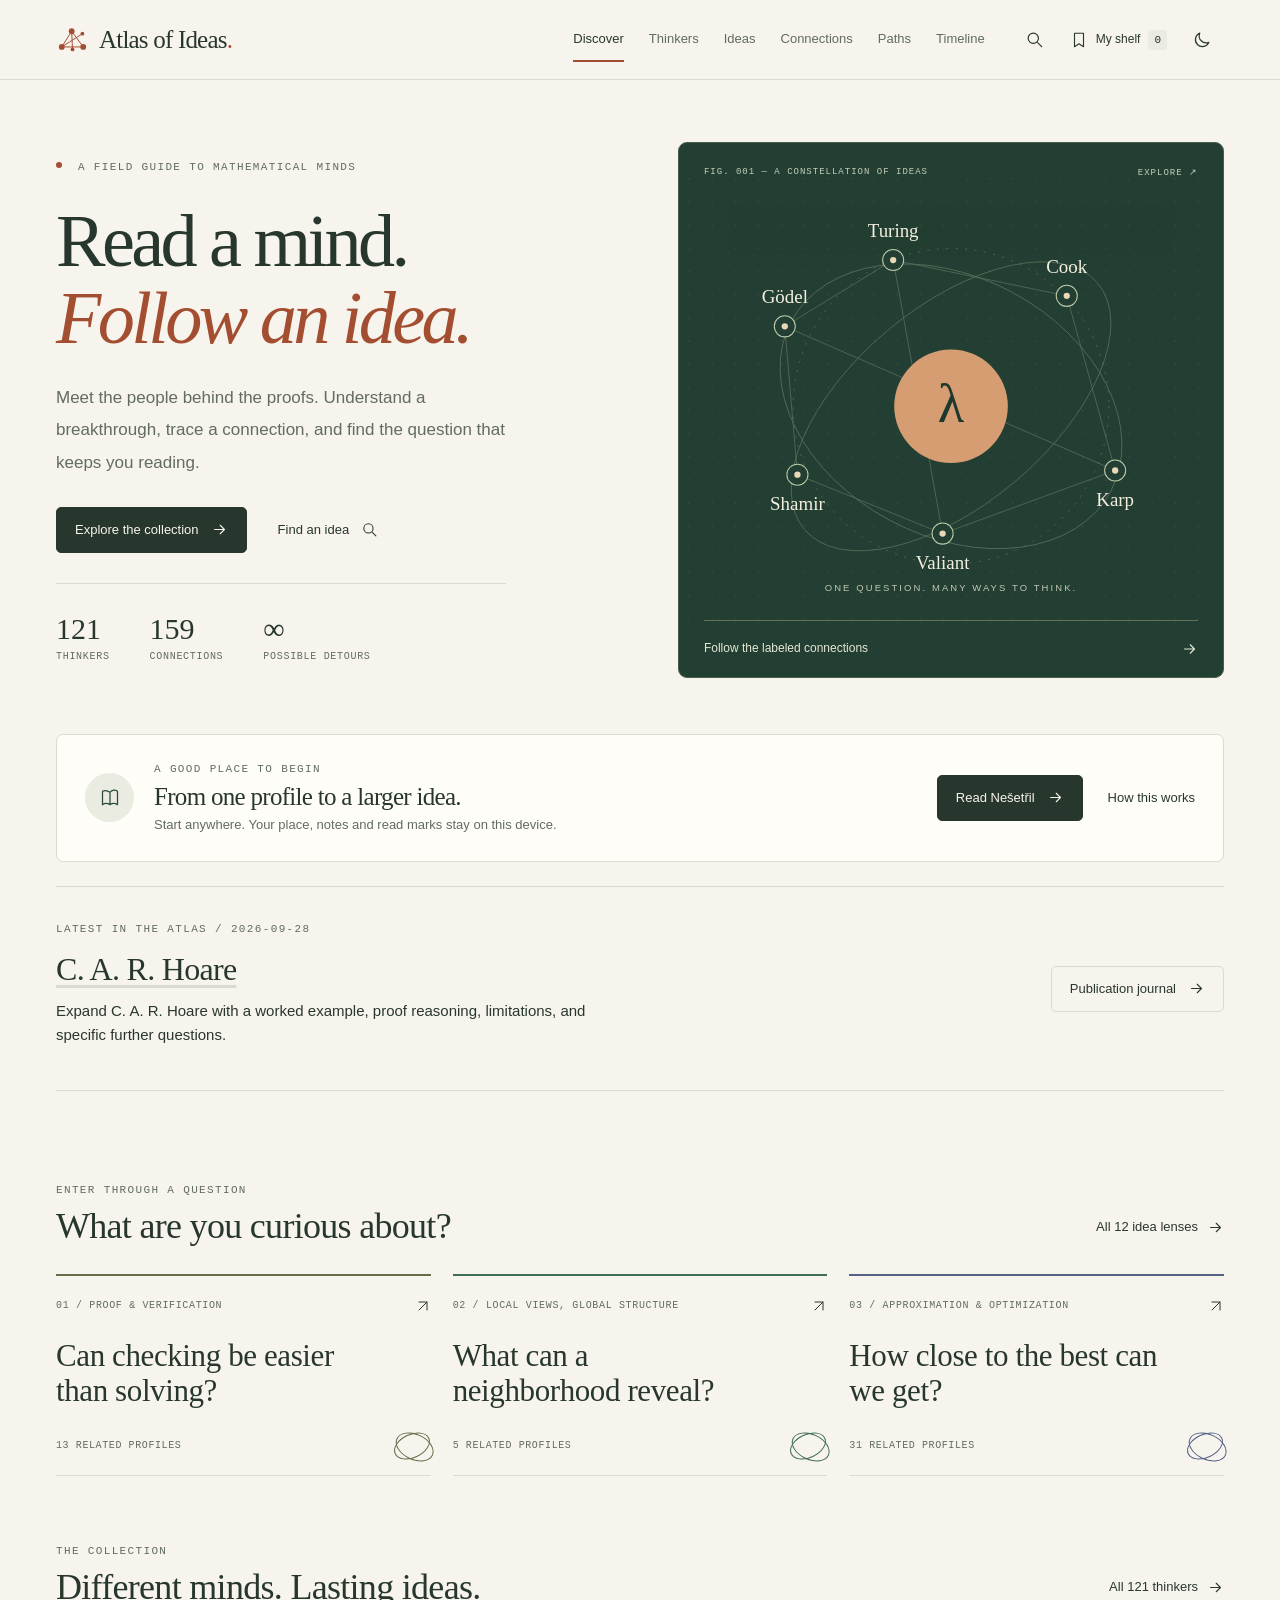
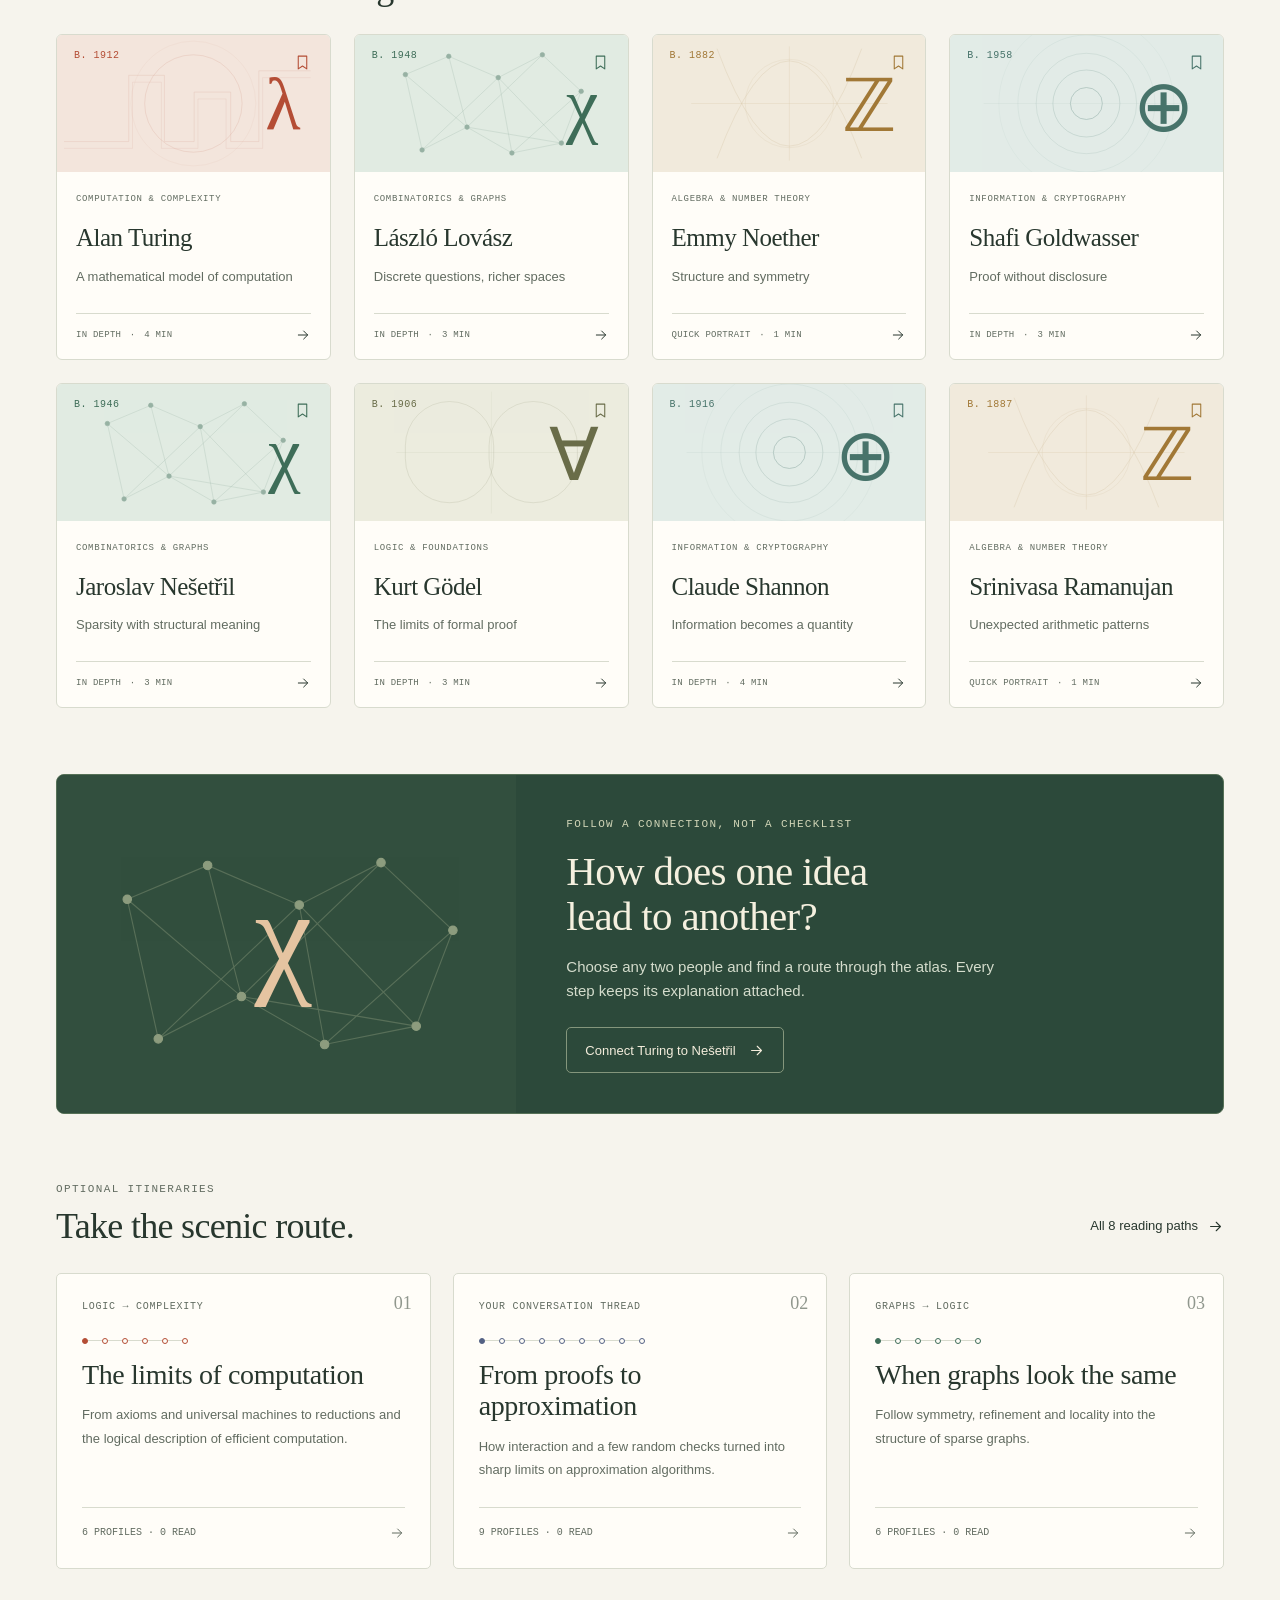
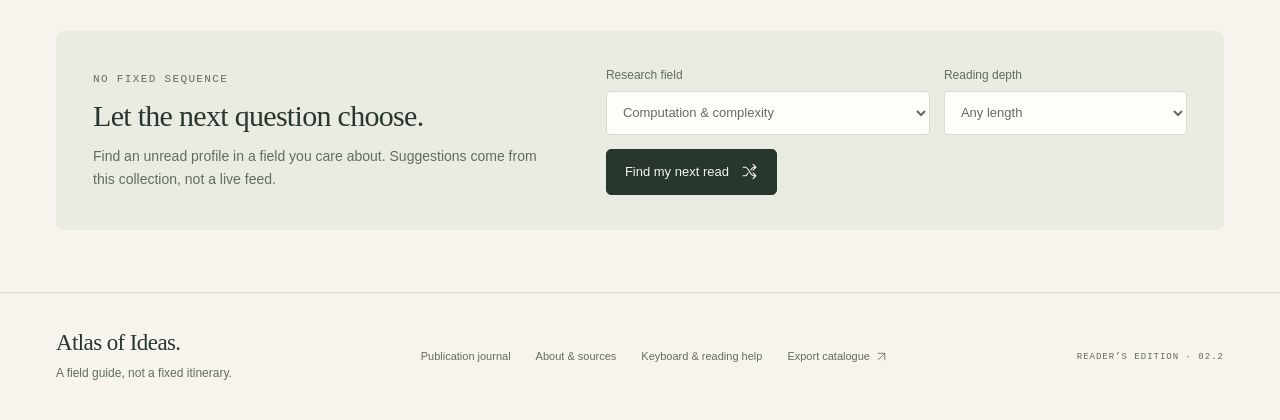
==== commit b44d0caa: "Expand Dijkstra, Hoare and Cook with worked explanations" ====
--- a/index.html
+++ b/index.html
@@ -657,8 +657,18 @@
 /* Public publishing journal. Never mixes with the reader's private notebook. */
 .publication-banner{display:flex;align-items:center;justify-content:space-between;gap:24px;padding:28px 0;border-block:1px solid var(--line);margin:24px 0}.publication-banner h2{margin:12px 0}.publication-banner p{max-width:65ch}.publication-layout{display:grid;grid-template-columns:minmax(0,1fr) 290px;gap:56px;margin-bottom:80px}.publication-entry{padding:32px 0;border-bottom:1px solid var(--line)}.publication-entry h2{margin:12px 0}.publication-entry p{max-width:68ch}.publication-archive{max-width:800px;margin:0 auto 80px}.publication-archive pre{font:inherit;line-height:1.8;white-space:pre-wrap;overflow-wrap:anywhere}.publication-layout code{overflow-wrap:anywhere}.publication-banner h2 a,.publication-entry h2 a{text-decoration:underline;text-decoration-color:var(--line);text-underline-offset:5px}@media(max-width:760px){.publication-layout{grid-template-columns:1fr;gap:24px}.publication-banner{align-items:flex-start;flex-direction:column}}
 
-/* Text explanations retain the original idea-card presentation. */
-.idea-essay { max-width:740px; margin:0 0 46px; }
+/* Illustrated idea essays, in the original paper-and-line palette. */
+.idea-drawing { display:block; width:100%; height:auto; color:var(--field-color,var(--ink)); }
+.idea-drawing text { fill:var(--ink); stroke:none; font:16px var(--sans); }
+.idea-drawing .plate-word { font:30px var(--mono); letter-spacing:5px; }
+.idea-drawing .plate-accent { stroke:var(--accent); stroke-width:3; }
+.idea-drawing .plate-faint { opacity:.32; stroke-dasharray:5 5; }
+.idea-drawing .plate-node { fill:var(--card); }
+.idea-drawing .plate-solid { fill:var(--field-color,var(--ink)); }
+.idea-essay { display:grid; grid-template-columns:1.15fr 1fr; align-items:start; gap:38px; margin:0 0 46px; }
+.idea-plate { margin:0; padding:25px; border:1px solid var(--line); border-radius:5px; background:var(--card); }
+.idea-plate .idea-drawing { margin:30px 0 20px; }
+.idea-plate figcaption { color:var(--muted); font:13px/1.8 var(--sans); border-top:1px solid var(--line); padding-top:18px; }
 .idea-explanation h2 { font-size:32px; margin:13px 0 18px; }
 .idea-explanation p { font:17px/1.85 var(--serif); }
 .editorial-sources { display:grid; gap:8px; margin-top:17px; }
@@ -674,7 +684,15 @@
 .connection-kind { display:inline-block; font:10px/1.6 var(--mono); text-transform:uppercase; letter-spacing:.04em; border:1px solid var(--line); border-radius:3px; padding:4px 7px; margin:5px 0 10px; }
 .graph-neighbor .editorial-sources { margin:10px 0; }
 .graph-neighbor .editorial-sources a { font-size:11px; }
-@media(max-width:620px) { .idea-bridge-grid { grid-template-columns:1fr; gap:0; }.idea-explanation h2 { font-size:29px; } }
+body[data-theme=dark] .idea-drawing { color:var(--ink); }
+body[data-theme=dark] .idea-drawing .plate-solid { fill:var(--ink); }
+@media(max-width:1000px) { .idea-essay { grid-template-columns:1fr; gap:26px; }.idea-explanation { max-width:760px; } }
+@media(max-width:620px) { .idea-plate { padding:15px; }.idea-bridge-grid { grid-template-columns:1fr; gap:0; }.idea-drawing:not(.small) text { font-size:19px; }.idea-plate .idea-drawing { margin:20px 0; }.idea-explanation h2 { font-size:29px; } }
+
+.plate-scroll { overflow-x:auto; max-width:100%; }
+.idea-essay > * { min-width:0; }
+.plate-scroll-hint { display:none; }
+@media(max-width:620px) { .idea-plate .idea-drawing { min-width:620px; }.plate-scroll-hint { display:block; color:var(--muted); font:11px var(--sans); margin:0 0 18px; } }
 </style>
 </head>
 <body>
@@ -686,7 +704,7 @@
 <dialog id="atlas-dialog" aria-labelledby="dialog-title"></dialog>
 <div class="toast" id="toast" role="status" aria-live="polite" aria-atomic="true"></div>
 <noscript><div style="padding:40px;max-width:720px;margin:auto"><h1>Atlas of Ideas</h1><p>This self-contained edition requires JavaScript for its reading tools, navigation and search. It does not download scripts or send your notes anywhere. The source package includes every profile in the human-readable file src/catalogue.json.</p></div></noscript>
-<script id="atlas-data" type="application/json">{"version":1,"title":"Atlas of Ideas","edition":"September 2026","fields":{"geometry":{"name":"Geometry & topology","color":"#766680","soft":"#eee8ef","symbol":"∂"},"analysis":{"name":"Analysis & probability","color":"#426c79","soft":"#e4eef0","symbol":"∫"},"algebra":{"name":"Algebra & number theory","color":"#a17836","soft":"#f1eadc","symbol":"ℤ"},"logic":{"name":"Logic & foundations","color":"#696c48","soft":"#ececde","symbol":"∀"},"systems":{"name":"Programming & systems","color":"#7f6757","soft":"#eee7df","symbol":"⌘"},"information":{"name":"Information & cryptography","color":"#47736a","soft":"#e2ece7","symbol":"⊕"},"complexity":{"name":"Computation & complexity","color":"#b44d35","soft":"#f3e5dc","symbol":"λ"},"graphs":{"name":"Combinatorics & graphs","color":"#3e6d58","soft":"#e1ebe2","symbol":"χ"},"algorithms":{"name":"Algorithms & optimization","color":"#536184","soft":"#e7eaf1","symbol":"≲"}},"people":[{"name":"Euclid","id":"euclid","born":-325,"field":"geometry","title":"A language for mathematical proof","bio":"Working in ancient Alexandria, Euclid organized geometry and number theory into the Elements. Definitions, postulates and deductions became an enduring model of mathematical exposition.","formula":"a² + b² = c²","impact":"An axiomatic theory distinguishes its assumptions from what follows logically. Euclid's architecture of proof became an intellectual reference point for later geometry and foundations.","ref":"Euclid","sections":[{"title":"The idea to carry forward","text":"An axiomatic theory distinguishes its assumptions from what follows logically. Euclid's architecture of proof became an intellectual reference point for later geometry and foundations.","math":"a² + b² = c²"}],"sources":[{"label":"MacTutor · historical biography","url":"https://mathshistory.st-andrews.ac.uk/Biographies/Euclid/","type":"biography"}],"questions":["What is the simplest example of a language for mathematical proof?","Which assumptions are essential to the signature result?","Which connected idea would you explore next?"],"approximateBirth":true,"extended":false,"readMinutes":1},{"name":"Archimedes","id":"archimedes","born":-287,"field":"analysis","title":"Measuring the curved world","bio":"Archimedes combined geometry, mechanics and ingenious limiting arguments. He found exact areas and volumes and obtained rigorous bounds on π.","formula":"A = πr²","impact":"His method of exhaustion traps a curved quantity between simpler approximations. This is an important historical predecessor of integral calculus, not calculus in its modern formulation.","ref":"Archimedes","sections":[{"title":"The idea to carry forward","text":"His method of exhaustion traps a curved quantity between simpler approximations. This is an important historical predecessor of integral calculus, not calculus in its modern formulation.","math":"A = πr²"}],"sources":[{"label":"MacTutor · historical biography","url":"https://mathshistory.st-andrews.ac.uk/Biographies/Archimedes/","type":"biography"}],"questions":["What is the simplest example of measuring the curved world?","Which assumptions are essential to the signature result?","Which connected idea would you explore next?"],"approximateBirth":true,"extended":false,"readMinutes":1},{"name":"Diophantus","id":"diophantus","born":200,"field":"algebra","title":"Equations with arithmetic constraints","bio":"Diophantus's Arithmetica studies numerical problems through equations, often seeking rational solutions. His name became attached to equations whose solutions are constrained to integers.","formula":"x² + y² = z²","impact":"Asking for integer or rational solutions changes an algebraic problem completely. This arithmetic perspective ultimately reaches modern number theory and questions of decidability.","ref":"Diophantus","sections":[{"title":"The idea to carry forward","text":"Asking for integer or rational solutions changes an algebraic problem completely. This arithmetic perspective ultimately reaches modern number theory and questions of decidability.","math":"x² + y² = z²"}],"sources":[{"label":"MacTutor · historical biography","url":"https://mathshistory.st-andrews.ac.uk/Biographies/Diophantus/","type":"biography"}],"questions":["What is the simplest example of equations with arithmetic constraints?","Which assumptions are essential to the signature result?","Which connected idea would you explore next?"],"approximateBirth":true,"extended":false,"readMinutes":1},{"name":"Aryabhata","id":"aryabhata","born":476,"field":"algebra","title":"Algorithms for astronomy and arithmetic","bio":"Aryabhata composed the Aryabhatiya, combining astronomy with computational mathematics. It includes methods for numerical calculation, trigonometry and indeterminate equations.","formula":"ax + by = c","impact":"His work illustrates an early algorithmic culture: a mathematical method can be specified as a sequence of reliable computational steps.","ref":"Aryabhata_I","sections":[{"title":"The idea to carry forward","text":"His work illustrates an early algorithmic culture: a mathematical method can be specified as a sequence of reliable computational steps.","math":"ax + by = c"}],"sources":[{"label":"MacTutor · historical biography","url":"https://mathshistory.st-andrews.ac.uk/Biographies/Aryabhata_I/","type":"biography"}],"questions":["What is the simplest example of algorithms for astronomy and arithmetic?","Which assumptions are essential to the signature result?","Which connected idea would you explore next?"],"approximateBirth":false,"extended":false,"readMinutes":1},{"name":"Al-Khwarizmi","id":"al-khwarizmi","born":780,"field":"algebra","title":"Systematic algebra","bio":"Al-Khwarizmi worked in the mathematical culture of Abbasid Baghdad. His algebraic treatise systematized the solution of linear and quadratic equations, and his arithmetic writings helped transmit positional calculation.","formula":"x² + bx = c","impact":"The words algebra and algorithm reflect the reception of his work. His equations were expressed rhetorically rather than in today's symbolic notation.","ref":"Al-Khwarizmi","sections":[{"title":"The idea to carry forward","text":"The words algebra and algorithm reflect the reception of his work. His equations were expressed rhetorically rather than in today's symbolic notation.","math":"x² + bx = c"}],"sources":[{"label":"MacTutor · historical biography","url":"https://mathshistory.st-andrews.ac.uk/Biographies/Al-Khwarizmi/","type":"biography"}],"questions":["What is the simplest example of systematic algebra?","Which assumptions are essential to the signature result?","Which connected idea would you explore next?"],"approximateBirth":true,"extended":false,"readMinutes":1},{"name":"Omar Khayyam","id":"khayyam","born":1048,"field":"algebra","title":"Cubic equations meet geometry","bio":"Omar Khayyam was a mathematician, astronomer and poet. He classified cubic equations and treated many of them geometrically through intersections of conic sections.","formula":"y = x²,  x² + y² = r²","impact":"Curves can encode algebraic relations, and an intersection can represent a solution. His work predates the fully developed coordinate geometry of Descartes.","ref":"Khayyam","sections":[{"title":"The idea to carry forward","text":"Curves can encode algebraic relations, and an intersection can represent a solution. His work predates the fully developed coordinate geometry of Descartes.","math":"y = x²,  x² + y² = r²"}],"sources":[{"label":"MacTutor · historical biography","url":"https://mathshistory.st-andrews.ac.uk/Biographies/Khayyam/","type":"biography"}],"questions":["What is the simplest example of cubic equations meet geometry?","Which assumptions are essential to the signature result?","Which connected idea would you explore next?"],"approximateBirth":false,"extended":false,"readMinutes":1},{"name":"Fibonacci","id":"fibonacci","born":1170,"field":"algebra","title":"Arithmetic travels across cultures","bio":"Leonardo of Pisa, known as Fibonacci, promoted Hindu–Arabic arithmetic in Latin Europe through Liber abaci. Its problems connect practical calculation with number theory.","formula":"Fₙ₊₂ = Fₙ₊₁ + Fₙ","impact":"A simple recurrence produces a rich mathematical sequence. The rabbit problem is only a small part of his much broader contribution to computation and arithmetic.","ref":"Fibonacci","sections":[{"title":"The idea to carry forward","text":"A simple recurrence produces a rich mathematical sequence. The rabbit problem is only a small part of his much broader contribution to computation and arithmetic.","math":"Fₙ₊₂ = Fₙ₊₁ + Fₙ"}],"sources":[{"label":"MacTutor · historical biography","url":"https://mathshistory.st-andrews.ac.uk/Biographies/Fibonacci/","type":"biography"}],"questions":["What is the simplest example of arithmetic travels across cultures?","Which assumptions are essential to the signature result?","Which connected idea would you explore next?"],"approximateBirth":true,"extended":false,"readMinutes":1},{"name":"René Descartes","id":"descartes","born":1596,"field":"geometry","title":"Geometry in coordinates","bio":"Descartes helped develop analytic geometry by translating geometric problems into equations. His work made symbolic algebra a systematic instrument for studying curves.","formula":"x² + y² = r²","impact":"Coordinates allow geometric questions to become algebraic calculations. This bridge underlies much of calculus, linear algebra and mathematical modeling.","ref":"Descartes","sections":[{"title":"The idea to carry forward","text":"Coordinates allow geometric questions to become algebraic calculations. This bridge underlies much of calculus, linear algebra and mathematical modeling.","math":"x² + y² = r²"}],"sources":[{"label":"MacTutor · historical biography","url":"https://mathshistory.st-andrews.ac.uk/Biographies/Descartes/","type":"biography"}],"questions":["What is the simplest example of geometry in coordinates?","Which assumptions are essential to the signature result?","Which connected idea would you explore next?"],"approximateBirth":false,"extended":false,"readMinutes":1},{"name":"Pierre de Fermat","id":"fermat","born":1607,"field":"algebra","title":"Arithmetic problems with long afterlives","bio":"Fermat contributed to number theory, analytic geometry, optimization and probability. Many of his assertions became starting points for generations of later mathematics.","formula":"aᵖ ≡ a (mod p)","impact":"For prime p, this congruence is a basic tool of modular arithmetic. His work helped turn patterns among integers into a sustained theoretical program.","ref":"Fermat","sections":[{"title":"The idea to carry forward","text":"For prime p, this congruence is a basic tool of modular arithmetic. His work helped turn patterns among integers into a sustained theoretical program.","math":"aᵖ ≡ a (mod p)"}],"sources":[{"label":"MacTutor · historical biography","url":"https://mathshistory.st-andrews.ac.uk/Biographies/Fermat/","type":"biography"}],"questions":["What is the simplest example of arithmetic problems with long afterlives?","Which assumptions are essential to the signature result?","Which connected idea would you explore next?"],"approximateBirth":false,"extended":false,"readMinutes":1},{"name":"Blaise Pascal","id":"pascal","born":1623,"field":"analysis","title":"Counting the uncertain","bio":"Pascal worked on geometry, calculation and probability. His correspondence with Fermat helped develop mathematical reasoning about games of chance.","formula":"C(n,k) = C(n−1,k−1) + C(n−1,k)","impact":"Pascal's triangle organizes binomial coefficients. The same recurrence connects counting, probability and algebraic expansion.","ref":"Pascal","sections":[{"title":"The idea to carry forward","text":"Pascal's triangle organizes binomial coefficients. The same recurrence connects counting, probability and algebraic expansion.","math":"C(n,k) = C(n−1,k−1) + C(n−1,k)"}],"sources":[{"label":"MacTutor · historical biography","url":"https://mathshistory.st-andrews.ac.uk/Biographies/Pascal/","type":"biography"}],"questions":["What is the simplest example of counting the uncertain?","Which assumptions are essential to the signature result?","Which connected idea would you explore next?"],"approximateBirth":false,"extended":false,"readMinutes":1},{"name":"Isaac Newton","id":"newton","born":1643,"field":"analysis","title":"Change becomes calculable","bio":"Newton developed calculus and used mathematics to formulate laws of motion and gravitation. His mathematical physics showed how differential equations can describe a changing world.","formula":"F = ma","impact":"Rates of change and accumulated quantities became calculable parts of a physical theory. Calculus was developed independently by Leibniz in a different notation.","ref":"Newton","sections":[{"title":"The idea to carry forward","text":"Rates of change and accumulated quantities became calculable parts of a physical theory. Calculus was developed independently by Leibniz in a different notation.","math":"F = ma"}],"sources":[{"label":"MacTutor · historical biography","url":"https://mathshistory.st-andrews.ac.uk/Biographies/Newton/","type":"biography"}],"questions":["What is the simplest example of change becomes calculable?","Which assumptions are essential to the signature result?","Which connected idea would you explore next?"],"approximateBirth":false,"extended":false,"readMinutes":1},{"name":"G. W. Leibniz","id":"leibniz","born":1646,"field":"logic","title":"A calculus of symbols","bio":"Leibniz independently developed calculus and advocated systematic symbolic reasoning. His differential and integral notation became particularly influential.","formula":"∫ f′(x) dx = f(x) + C","impact":"A good symbolic language can make transformations easier to discover and communicate. His wider logical ambitions anticipated later formal approaches without already constituting modern computation theory.","ref":"Leibniz","sections":[{"title":"The idea to carry forward","text":"A good symbolic language can make transformations easier to discover and communicate. His wider logical ambitions anticipated later formal approaches without already constituting modern computation theory.","math":"∫ f′(x) dx = f(x) + C"}],"sources":[{"label":"MacTutor · historical biography","url":"https://mathshistory.st-andrews.ac.uk/Biographies/Leibniz/","type":"biography"}],"questions":["What is the simplest example of a calculus of symbols?","Which assumptions are essential to the signature result?","Which connected idea would you explore next?"],"approximateBirth":false,"extended":false,"readMinutes":1},{"name":"Leonhard Euler","id":"euler","born":1707,"field":"analysis","title":"Connections across mathematics","bio":"Euler worked across analysis, number theory, geometry, mechanics and combinatorics. His solution of the Königsberg bridge problem is a foundational episode in graph theory.","formula":"eⁱπ + 1 = 0","impact":"Euler repeatedly discovered that distinct mathematical languages describe the same structure. His identity links exponential functions, complex numbers and trigonometry.","ref":"Euler","sections":[{"title":"The idea to carry forward","text":"Euler repeatedly discovered that distinct mathematical languages describe the same structure. His identity links exponential functions, complex numbers and trigonometry.","math":"eⁱπ + 1 = 0","tex":"e^{i\\pi}+1=0","mathSVG":"<mjx-container class=\"MathJax\" jax=\"SVG\" display=\"true\"><svg style=\"vertical-align: -0.186ex;\" xmlns=\"http://www.w3.org/2000/svg\" width=\"10.751ex\" height=\"2.177ex\" role=\"img\" focusable=\"false\" viewBox=\"0 -880.4 4752 962.4\"><g stroke=\"currentColor\" fill=\"currentColor\" stroke-width=\"0\" transform=\"scale(1,-1)\"><g data-mml-node=\"math\"><g data-mml-node=\"msup\"><g data-mml-node=\"mi\"><path data-c=\"1D452\" d=\"M39 168Q39 225 58 272T107 350T174 402T244 433T307 442H310Q355 442 388 420T421 355Q421 265 310 237Q261 224 176 223Q139 223 138 221Q138 219 132 186T125 128Q125 81 146 54T209 26T302 45T394 111Q403 121 406 121Q410 121 419 112T429 98T420 82T390 55T344 24T281 -1T205 -11Q126 -11 83 42T39 168ZM373 353Q367 405 305 405Q272 405 244 391T199 357T170 316T154 280T149 261Q149 260 169 260Q282 260 327 284T373 353Z\"><\/path><\/g><g data-mml-node=\"TeXAtom\" transform=\"translate(499,413) scale(0.707)\" data-mjx-texclass=\"ORD\"><g data-mml-node=\"mi\"><path data-c=\"1D456\" d=\"M184 600Q184 624 203 642T247 661Q265 661 277 649T290 619Q290 596 270 577T226 557Q211 557 198 567T184 600ZM21 287Q21 295 30 318T54 369T98 420T158 442Q197 442 223 419T250 357Q250 340 236 301T196 196T154 83Q149 61 149 51Q149 26 166 26Q175 26 185 29T208 43T235 78T260 137Q263 149 265 151T282 153Q302 153 302 143Q302 135 293 112T268 61T223 11T161 -11Q129 -11 102 10T74 74Q74 91 79 106T122 220Q160 321 166 341T173 380Q173 404 156 404H154Q124 404 99 371T61 287Q60 286 59 284T58 281T56 279T53 278T49 278T41 278H27Q21 284 21 287Z\"><\/path><\/g><g data-mml-node=\"mi\" transform=\"translate(345,0)\"><path data-c=\"1D70B\" d=\"M132 -11Q98 -11 98 22V33L111 61Q186 219 220 334L228 358H196Q158 358 142 355T103 336Q92 329 81 318T62 297T53 285Q51 284 38 284Q19 284 19 294Q19 300 38 329T93 391T164 429Q171 431 389 431Q549 431 553 430Q573 423 573 402Q573 371 541 360Q535 358 472 358H408L405 341Q393 269 393 222Q393 170 402 129T421 65T431 37Q431 20 417 5T381 -10Q370 -10 363 -7T347 17T331 77Q330 86 330 121Q330 170 339 226T357 318T367 358H269L268 354Q268 351 249 275T206 114T175 17Q164 -11 132 -11Z\"><\/path><\/g><\/g><\/g><g data-mml-node=\"mo\" transform=\"translate(1418.2,0)\"><path data-c=\"2B\" d=\"M56 237T56 250T70 270H369V420L370 570Q380 583 389 583Q402 583 409 568V270H707Q722 262 722 250T707 230H409V-68Q401 -82 391 -82H389H387Q375 -82 369 -68V230H70Q56 237 56 250Z\"><\/path><\/g><g data-mml-node=\"mn\" transform=\"translate(2418.4,0)\"><path data-c=\"31\" d=\"M213 578L200 573Q186 568 160 563T102 556H83V602H102Q149 604 189 617T245 641T273 663Q275 666 285 666Q294 666 302 660V361L303 61Q310 54 315 52T339 48T401 46H427V0H416Q395 3 257 3Q121 3 100 0H88V46H114Q136 46 152 46T177 47T193 50T201 52T207 57T213 61V578Z\"><\/path><\/g><g data-mml-node=\"mo\" transform=\"translate(3196.2,0)\"><path data-c=\"3D\" d=\"M56 347Q56 360 70 367H707Q722 359 722 347Q722 336 708 328L390 327H72Q56 332 56 347ZM56 153Q56 168 72 173H708Q722 163 722 153Q722 140 707 133H70Q56 140 56 153Z\"><\/path><\/g><g data-mml-node=\"mn\" transform=\"translate(4252,0)\"><path data-c=\"30\" d=\"M96 585Q152 666 249 666Q297 666 345 640T423 548Q460 465 460 320Q460 165 417 83Q397 41 362 16T301 -15T250 -22Q224 -22 198 -16T137 16T82 83Q39 165 39 320Q39 494 96 585ZM321 597Q291 629 250 629Q208 629 178 597Q153 571 145 525T137 333Q137 175 145 125T181 46Q209 16 250 16Q290 16 318 46Q347 76 354 130T362 333Q362 478 354 524T321 597Z\"><\/path><\/g><\/g><\/g><\/svg><\/mjx-container>"}],"sources":[{"label":"MacTutor · historical biography","url":"https://mathshistory.st-andrews.ac.uk/Biographies/Euler/","type":"biography"}],"questions":["What is the simplest example of connections across mathematics?","Which assumptions are essential to the signature result?","Which connected idea would you explore next?"],"approximateBirth":false,"extended":false,"readMinutes":1,"tex":"e^{i\\pi}+1=0","mathSVG":"<mjx-container class=\"MathJax\" jax=\"SVG\" display=\"true\"><svg style=\"vertical-align: -0.186ex;\" xmlns=\"http://www.w3.org/2000/svg\" width=\"10.751ex\" height=\"2.177ex\" role=\"img\" focusable=\"false\" viewBox=\"0 -880.4 4752 962.4\"><g stroke=\"currentColor\" fill=\"currentColor\" stroke-width=\"0\" transform=\"scale(1,-1)\"><g data-mml-node=\"math\"><g data-mml-node=\"msup\"><g data-mml-node=\"mi\"><path data-c=\"1D452\" d=\"M39 168Q39 225 58 272T107 350T174 402T244 433T307 442H310Q355 442 388 420T421 355Q421 265 310 237Q261 224 176 223Q139 223 138 221Q138 219 132 186T125 128Q125 81 146 54T209 26T302 45T394 111Q403 121 406 121Q410 121 419 112T429 98T420 82T390 55T344 24T281 -1T205 -11Q126 -11 83 42T39 168ZM373 353Q367 405 305 405Q272 405 244 391T199 357T170 316T154 280T149 261Q149 260 169 260Q282 260 327 284T373 353Z\"><\/path><\/g><g data-mml-node=\"TeXAtom\" transform=\"translate(499,413) scale(0.707)\" data-mjx-texclass=\"ORD\"><g data-mml-node=\"mi\"><path data-c=\"1D456\" d=\"M184 600Q184 624 203 642T247 661Q265 661 277 649T290 619Q290 596 270 577T226 557Q211 557 198 567T184 600ZM21 287Q21 295 30 318T54 369T98 420T158 442Q197 442 223 419T250 357Q250 340 236 301T196 196T154 83Q149 61 149 51Q149 26 166 26Q175 26 185 29T208 43T235 78T260 137Q263 149 265 151T282 153Q302 153 302 143Q302 135 293 112T268 61T223 11T161 -11Q129 -11 102 10T74 74Q74 91 79 106T122 220Q160 321 166 341T173 380Q173 404 156 404H154Q124 404 99 371T61 287Q60 286 59 284T58 281T56 279T53 278T49 278T41 278H27Q21 284 21 287Z\"><\/path><\/g><g data-mml-node=\"mi\" transform=\"translate(345,0)\"><path data-c=\"1D70B\" d=\"M132 -11Q98 -11 98 22V33L111 61Q186 219 220 334L228 358H196Q158 358 142 355T103 336Q92 329 81 318T62 297T53 285Q51 284 38 284Q19 284 19 294Q19 300 38 329T93 391T164 429Q171 431 389 431Q549 431 553 430Q573 423 573 402Q573 371 541 360Q535 358 472 358H408L405 341Q393 269 393 222Q393 170 402 129T421 65T431 37Q431 20 417 5T381 -10Q370 -10 363 -7T347 17T331 77Q330 86 330 121Q330 170 339 226T357 318T367 358H269L268 354Q268 351 249 275T206 114T175 17Q164 -11 132 -11Z\"><\/path><\/g><\/g><\/g><g data-mml-node=\"mo\" transform=\"translate(1418.2,0)\"><path data-c=\"2B\" d=\"M56 237T56 250T70 270H369V420L370 570Q380 583 389 583Q402 583 409 568V270H707Q722 262 722 250T707 230H409V-68Q401 -82 391 -82H389H387Q375 -82 369 -68V230H70Q56 237 56 250Z\"><\/path><\/g><g data-mml-node=\"mn\" transform=\"translate(2418.4,0)\"><path data-c=\"31\" d=\"M213 578L200 573Q186 568 160 563T102 556H83V602H102Q149 604 189 617T245 641T273 663Q275 666 285 666Q294 666 302 660V361L303 61Q310 54 315 52T339 48T401 46H427V0H416Q395 3 257 3Q121 3 100 0H88V46H114Q136 46 152 46T177 47T193 50T201 52T207 57T213 61V578Z\"><\/path><\/g><g data-mml-node=\"mo\" transform=\"translate(3196.2,0)\"><path data-c=\"3D\" d=\"M56 347Q56 360 70 367H707Q722 359 722 347Q722 336 708 328L390 327H72Q56 332 56 347ZM56 153Q56 168 72 173H708Q722 163 722 153Q722 140 707 133H70Q56 140 56 153Z\"><\/path><\/g><g data-mml-node=\"mn\" transform=\"translate(4252,0)\"><path data-c=\"30\" d=\"M96 585Q152 666 249 666Q297 666 345 640T423 548Q460 465 460 320Q460 165 417 83Q397 41 362 16T301 -15T250 -22Q224 -22 198 -16T137 16T82 83Q39 165 39 320Q39 494 96 585ZM321 597Q291 629 250 629Q208 629 178 597Q153 571 145 525T137 333Q137 175 145 125T181 46Q209 16 250 16Q290 16 318 46Q347 76 354 130T362 333Q362 478 354 524T321 597Z\"><\/path><\/g><\/g><\/g><\/svg><\/mjx-container>"},{"name":"Joseph-Louis Lagrange","id":"lagrange","born":1736,"field":"analysis","title":"Optimization through structure","bio":"Lagrange developed analytical mechanics and the calculus of variations. His multiplier method incorporates equality constraints into optimization.","formula":"∇f = λ∇g","impact":"At a regular constrained optimum, the objective cannot change in a feasible tangent direction. This observation becomes a systematic method for solving constrained problems.","ref":"Lagrange","sections":[{"title":"The idea to carry forward","text":"At a regular constrained optimum, the objective cannot change in a feasible tangent direction. This observation becomes a systematic method for solving constrained problems.","math":"∇f = λ∇g"}],"sources":[{"label":"MacTutor · historical biography","url":"https://mathshistory.st-andrews.ac.uk/Biographies/Lagrange/","type":"biography"}],"questions":["What is the simplest example of optimization through structure?","Which assumptions are essential to the signature result?","Which connected idea would you explore next?"],"approximateBirth":false,"extended":false,"readMinutes":1},{"name":"Pierre-Simon Laplace","id":"laplace","born":1749,"field":"analysis","title":"Probability as a mathematical theory","bio":"Laplace made major contributions to celestial mechanics, probability and analysis. He systematized probabilistic methods for inference and approximation.","formula":"Δf = 0","impact":"The Laplace equation links equilibrium, potential theory and geometry. His probability work helped make uncertainty a subject of rigorous quantitative analysis.","ref":"Laplace","sections":[{"title":"The idea to carry forward","text":"The Laplace equation links equilibrium, potential theory and geometry. His probability work helped make uncertainty a subject of rigorous quantitative analysis.","math":"Δf = 0"}],"sources":[{"label":"MacTutor · historical biography","url":"https://mathshistory.st-andrews.ac.uk/Biographies/Laplace/","type":"biography"}],"questions":["What is the simplest example of probability as a mathematical theory?","Which assumptions are essential to the signature result?","Which connected idea would you explore next?"],"approximateBirth":false,"extended":false,"readMinutes":1},{"name":"Joseph Fourier","id":"fourier","born":1768,"field":"analysis","title":"Decompose a signal into frequencies","bio":"Fourier studied heat flow using expansions into trigonometric components. Fourier analysis became a central way of understanding functions and differential equations.","formula":"f(x) ≈ Σₖ aₖ cos(kx) + bₖ sin(kx)","impact":"A complicated function can be studied through simpler oscillations. The conditions and meaning of convergence matter, and became major questions in analysis.","ref":"Fourier","sections":[{"title":"The idea to carry forward","text":"A complicated function can be studied through simpler oscillations. The conditions and meaning of convergence matter, and became major questions in analysis.","math":"f(x) ≈ Σₖ aₖ cos(kx) + bₖ sin(kx)"}],"sources":[{"label":"MacTutor · historical biography","url":"https://mathshistory.st-andrews.ac.uk/Biographies/Fourier/","type":"biography"}],"questions":["What is the simplest example of decompose a signal into frequencies?","Which assumptions are essential to the signature result?","Which connected idea would you explore next?"],"approximateBirth":false,"extended":false,"readMinutes":1},{"name":"Carl Friedrich Gauss","id":"gauss","born":1777,"field":"algebra","title":"Arithmetic, geometry and precision","bio":"Gauss shaped number theory, geometry, statistics and mathematical astronomy. Disquisitiones Arithmeticae placed congruences and quadratic forms at the center of arithmetic.","formula":"a ≡ b (mod m)","impact":"Modular arithmetic isolates the structure of remainders. Gauss's work gave later number theory both foundational results and a standard of conceptual precision.","ref":"Gauss","sections":[{"title":"The idea to carry forward","text":"Modular arithmetic isolates the structure of remainders. Gauss's work gave later number theory both foundational results and a standard of conceptual precision.","math":"a ≡ b (mod m)","tex":"\\sum_{k=1}^{n}k=\\frac{n(n+1)}2","mathSVG":"<mjx-container class=\"MathJax\" jax=\"SVG\" display=\"true\"><svg style=\"vertical-align: -2.864ex;\" xmlns=\"http://www.w3.org/2000/svg\" width=\"17.207ex\" height=\"6.399ex\" role=\"img\" focusable=\"false\" viewBox=\"0 -1562.5 7605.7 2828.3\"><g stroke=\"currentColor\" fill=\"currentColor\" stroke-width=\"0\" transform=\"scale(1,-1)\"><g data-mml-node=\"math\"><g data-mml-node=\"munderover\"><g data-mml-node=\"mo\"><path data-c=\"2211\" d=\"M60 948Q63 950 665 950H1267L1325 815Q1384 677 1388 669H1348L1341 683Q1320 724 1285 761Q1235 809 1174 838T1033 881T882 898T699 902H574H543H251L259 891Q722 258 724 252Q725 250 724 246Q721 243 460 -56L196 -356Q196 -357 407 -357Q459 -357 548 -357T676 -358Q812 -358 896 -353T1063 -332T1204 -283T1307 -196Q1328 -170 1348 -124H1388Q1388 -125 1381 -145T1356 -210T1325 -294L1267 -449L666 -450Q64 -450 61 -448Q55 -446 55 -439Q55 -437 57 -433L590 177Q590 178 557 222T452 366T322 544L56 909L55 924Q55 945 60 948Z\"><\/path><\/g><g data-mml-node=\"TeXAtom\" transform=\"translate(86,-1107.7) scale(0.707)\" data-mjx-texclass=\"ORD\"><g data-mml-node=\"mi\"><path data-c=\"1D458\" d=\"M121 647Q121 657 125 670T137 683Q138 683 209 688T282 694Q294 694 294 686Q294 679 244 477Q194 279 194 272Q213 282 223 291Q247 309 292 354T362 415Q402 442 438 442Q468 442 485 423T503 369Q503 344 496 327T477 302T456 291T438 288Q418 288 406 299T394 328Q394 353 410 369T442 390L458 393Q446 405 434 405H430Q398 402 367 380T294 316T228 255Q230 254 243 252T267 246T293 238T320 224T342 206T359 180T365 147Q365 130 360 106T354 66Q354 26 381 26Q429 26 459 145Q461 153 479 153H483Q499 153 499 144Q499 139 496 130Q455 -11 378 -11Q333 -11 305 15T277 90Q277 108 280 121T283 145Q283 167 269 183T234 206T200 217T182 220H180Q168 178 159 139T145 81T136 44T129 20T122 7T111 -2Q98 -11 83 -11Q66 -11 57 -1T48 16Q48 26 85 176T158 471L195 616Q196 629 188 632T149 637H144Q134 637 131 637T124 640T121 647Z\"><\/path><\/g><g data-mml-node=\"mo\" transform=\"translate(521,0)\"><path data-c=\"3D\" d=\"M56 347Q56 360 70 367H707Q722 359 722 347Q722 336 708 328L390 327H72Q56 332 56 347ZM56 153Q56 168 72 173H708Q722 163 722 153Q722 140 707 133H70Q56 140 56 153Z\"><\/path><\/g><g data-mml-node=\"mn\" transform=\"translate(1299,0)\"><path data-c=\"31\" d=\"M213 578L200 573Q186 568 160 563T102 556H83V602H102Q149 604 189 617T245 641T273 663Q275 666 285 666Q294 666 302 660V361L303 61Q310 54 315 52T339 48T401 46H427V0H416Q395 3 257 3Q121 3 100 0H88V46H114Q136 46 152 46T177 47T193 50T201 52T207 57T213 61V578Z\"><\/path><\/g><\/g><g data-mml-node=\"TeXAtom\" transform=\"translate(509.9,1150) scale(0.707)\" data-mjx-texclass=\"ORD\"><g data-mml-node=\"mi\"><path data-c=\"1D45B\" d=\"M21 287Q22 293 24 303T36 341T56 388T89 425T135 442Q171 442 195 424T225 390T231 369Q231 367 232 367L243 378Q304 442 382 442Q436 442 469 415T503 336T465 179T427 52Q427 26 444 26Q450 26 453 27Q482 32 505 65T540 145Q542 153 560 153Q580 153 580 145Q580 144 576 130Q568 101 554 73T508 17T439 -10Q392 -10 371 17T350 73Q350 92 386 193T423 345Q423 404 379 404H374Q288 404 229 303L222 291L189 157Q156 26 151 16Q138 -11 108 -11Q95 -11 87 -5T76 7T74 17Q74 30 112 180T152 343Q153 348 153 366Q153 405 129 405Q91 405 66 305Q60 285 60 284Q58 278 41 278H27Q21 284 21 287Z\"><\/path><\/g><\/g><\/g><g data-mml-node=\"mi\" transform=\"translate(1610.7,0)\"><path data-c=\"1D458\" d=\"M121 647Q121 657 125 670T137 683Q138 683 209 688T282 694Q294 694 294 686Q294 679 244 477Q194 279 194 272Q213 282 223 291Q247 309 292 354T362 415Q402 442 438 442Q468 442 485 423T503 369Q503 344 496 327T477 302T456 291T438 288Q418 288 406 299T394 328Q394 353 410 369T442 390L458 393Q446 405 434 405H430Q398 402 367 380T294 316T228 255Q230 254 243 252T267 246T293 238T320 224T342 206T359 180T365 147Q365 130 360 106T354 66Q354 26 381 26Q429 26 459 145Q461 153 479 153H483Q499 153 499 144Q499 139 496 130Q455 -11 378 -11Q333 -11 305 15T277 90Q277 108 280 121T283 145Q283 167 269 183T234 206T200 217T182 220H180Q168 178 159 139T145 81T136 44T129 20T122 7T111 -2Q98 -11 83 -11Q66 -11 57 -1T48 16Q48 26 85 176T158 471L195 616Q196 629 188 632T149 637H144Q134 637 131 637T124 640T121 647Z\"><\/path><\/g><g data-mml-node=\"mo\" transform=\"translate(2409.4,0)\"><path data-c=\"3D\" d=\"M56 347Q56 360 70 367H707Q722 359 722 347Q722 336 708 328L390 327H72Q56 332 56 347ZM56 153Q56 168 72 173H708Q722 163 722 153Q722 140 707 133H70Q56 140 56 153Z\"><\/path><\/g><g data-mml-node=\"mfrac\" transform=\"translate(3465.2,0)\"><g data-mml-node=\"mrow\" transform=\"translate(220,710)\"><g data-mml-node=\"mi\"><path data-c=\"1D45B\" d=\"M21 287Q22 293 24 303T36 341T56 388T89 425T135 442Q171 442 195 424T225 390T231 369Q231 367 232 367L243 378Q304 442 382 442Q436 442 469 415T503 336T465 179T427 52Q427 26 444 26Q450 26 453 27Q482 32 505 65T540 145Q542 153 560 153Q580 153 580 145Q580 144 576 130Q568 101 554 73T508 17T439 -10Q392 -10 371 17T350 73Q350 92 386 193T423 345Q423 404 379 404H374Q288 404 229 303L222 291L189 157Q156 26 151 16Q138 -11 108 -11Q95 -11 87 -5T76 7T74 17Q74 30 112 180T152 343Q153 348 153 366Q153 405 129 405Q91 405 66 305Q60 285 60 284Q58 278 41 278H27Q21 284 21 287Z\"><\/path><\/g><g data-mml-node=\"mo\" transform=\"translate(600,0)\"><path data-c=\"28\" d=\"M94 250Q94 319 104 381T127 488T164 576T202 643T244 695T277 729T302 750H315H319Q333 750 333 741Q333 738 316 720T275 667T226 581T184 443T167 250T184 58T225 -81T274 -167T316 -220T333 -241Q333 -250 318 -250H315H302L274 -226Q180 -141 137 -14T94 250Z\"><\/path><\/g><g data-mml-node=\"mi\" transform=\"translate(989,0)\"><path data-c=\"1D45B\" d=\"M21 287Q22 293 24 303T36 341T56 388T89 425T135 442Q171 442 195 424T225 390T231 369Q231 367 232 367L243 378Q304 442 382 442Q436 442 469 415T503 336T465 179T427 52Q427 26 444 26Q450 26 453 27Q482 32 505 65T540 145Q542 153 560 153Q580 153 580 145Q580 144 576 130Q568 101 554 73T508 17T439 -10Q392 -10 371 17T350 73Q350 92 386 193T423 345Q423 404 379 404H374Q288 404 229 303L222 291L189 157Q156 26 151 16Q138 -11 108 -11Q95 -11 87 -5T76 7T74 17Q74 30 112 180T152 343Q153 348 153 366Q153 405 129 405Q91 405 66 305Q60 285 60 284Q58 278 41 278H27Q21 284 21 287Z\"><\/path><\/g><g data-mml-node=\"mo\" transform=\"translate(1811.2,0)\"><path data-c=\"2B\" d=\"M56 237T56 250T70 270H369V420L370 570Q380 583 389 583Q402 583 409 568V270H707Q722 262 722 250T707 230H409V-68Q401 -82 391 -82H389H387Q375 -82 369 -68V230H70Q56 237 56 250Z\"><\/path><\/g><g data-mml-node=\"mn\" transform=\"translate(2811.4,0)\"><path data-c=\"31\" d=\"M213 578L200 573Q186 568 160 563T102 556H83V602H102Q149 604 189 617T245 641T273 663Q275 666 285 666Q294 666 302 660V361L303 61Q310 54 315 52T339 48T401 46H427V0H416Q395 3 257 3Q121 3 100 0H88V46H114Q136 46 152 46T177 47T193 50T201 52T207 57T213 61V578Z\"><\/path><\/g><g data-mml-node=\"mo\" transform=\"translate(3311.4,0)\"><path data-c=\"29\" d=\"M60 749L64 750Q69 750 74 750H86L114 726Q208 641 251 514T294 250Q294 182 284 119T261 12T224 -76T186 -143T145 -194T113 -227T90 -246Q87 -249 86 -250H74Q66 -250 63 -250T58 -247T55 -238Q56 -237 66 -225Q221 -64 221 250T66 725Q56 737 55 738Q55 746 60 749Z\"><\/path><\/g><\/g><g data-mml-node=\"mn\" transform=\"translate(1820.2,-686)\"><path data-c=\"32\" d=\"M109 429Q82 429 66 447T50 491Q50 562 103 614T235 666Q326 666 387 610T449 465Q449 422 429 383T381 315T301 241Q265 210 201 149L142 93L218 92Q375 92 385 97Q392 99 409 186V189H449V186Q448 183 436 95T421 3V0H50V19V31Q50 38 56 46T86 81Q115 113 136 137Q145 147 170 174T204 211T233 244T261 278T284 308T305 340T320 369T333 401T340 431T343 464Q343 527 309 573T212 619Q179 619 154 602T119 569T109 550Q109 549 114 549Q132 549 151 535T170 489Q170 464 154 447T109 429Z\"><\/path><\/g><rect width=\"3900.4\" height=\"60\" x=\"120\" y=\"220\"><\/rect><\/g><\/g><\/g><\/svg><\/mjx-container>"}],"sources":[{"label":"MacTutor · historical biography","url":"https://mathshistory.st-andrews.ac.uk/Biographies/Gauss/","type":"biography"}],"questions":["What is the simplest example of arithmetic, geometry and precision?","Which assumptions are essential to the signature result?","Which connected idea would you explore next?"],"approximateBirth":false,"extended":false,"readMinutes":1,"tex":"\\sum_{k=1}^{n}k=\\frac{n(n+1)}2","mathSVG":"<mjx-container class=\"MathJax\" jax=\"SVG\" display=\"true\"><svg style=\"vertical-align: -2.864ex;\" xmlns=\"http://www.w3.org/2000/svg\" width=\"17.207ex\" height=\"6.399ex\" role=\"img\" focusable=\"false\" viewBox=\"0 -1562.5 7605.7 2828.3\"><g stroke=\"currentColor\" fill=\"currentColor\" stroke-width=\"0\" transform=\"scale(1,-1)\"><g data-mml-node=\"math\"><g data-mml-node=\"munderover\"><g data-mml-node=\"mo\"><path data-c=\"2211\" d=\"M60 948Q63 950 665 950H1267L1325 815Q1384 677 1388 669H1348L1341 683Q1320 724 1285 761Q1235 809 1174 838T1033 881T882 898T699 902H574H543H251L259 891Q722 258 724 252Q725 250 724 246Q721 243 460 -56L196 -356Q196 -357 407 -357Q459 -357 548 -357T676 -358Q812 -358 896 -353T1063 -332T1204 -283T1307 -196Q1328 -170 1348 -124H1388Q1388 -125 1381 -145T1356 -210T1325 -294L1267 -449L666 -450Q64 -450 61 -448Q55 -446 55 -439Q55 -437 57 -433L590 177Q590 178 557 222T452 366T322 544L56 909L55 924Q55 945 60 948Z\"><\/path><\/g><g data-mml-node=\"TeXAtom\" transform=\"translate(86,-1107.7) scale(0.707)\" data-mjx-texclass=\"ORD\"><g data-mml-node=\"mi\"><path data-c=\"1D458\" d=\"M121 647Q121 657 125 670T137 683Q138 683 209 688T282 694Q294 694 294 686Q294 679 244 477Q194 279 194 272Q213 282 223 291Q247 309 292 354T362 415Q402 442 438 442Q468 442 485 423T503 369Q503 344 496 327T477 302T456 291T438 288Q418 288 406 299T394 328Q394 353 410 369T442 390L458 393Q446 405 434 405H430Q398 402 367 380T294 316T228 255Q230 254 243 252T267 246T293 238T320 224T342 206T359 180T365 147Q365 130 360 106T354 66Q354 26 381 26Q429 26 459 145Q461 153 479 153H483Q499 153 499 144Q499 139 496 130Q455 -11 378 -11Q333 -11 305 15T277 90Q277 108 280 121T283 145Q283 167 269 183T234 206T200 217T182 220H180Q168 178 159 139T145 81T136 44T129 20T122 7T111 -2Q98 -11 83 -11Q66 -11 57 -1T48 16Q48 26 85 176T158 471L195 616Q196 629 188 632T149 637H144Q134 637 131 637T124 640T121 647Z\"><\/path><\/g><g data-mml-node=\"mo\" transform=\"translate(521,0)\"><path data-c=\"3D\" d=\"M56 347Q56 360 70 367H707Q722 359 722 347Q722 336 708 328L390 327H72Q56 332 56 347ZM56 153Q56 168 72 173H708Q722 163 722 153Q722 140 707 133H70Q56 140 56 153Z\"><\/path><\/g><g data-mml-node=\"mn\" transform=\"translate(1299,0)\"><path data-c=\"31\" d=\"M213 578L200 573Q186 568 160 563T102 556H83V602H102Q149 604 189 617T245 641T273 663Q275 666 285 666Q294 666 302 660V361L303 61Q310 54 315 52T339 48T401 46H427V0H416Q395 3 257 3Q121 3 100 0H88V46H114Q136 46 152 46T177 47T193 50T201 52T207 57T213 61V578Z\"><\/path><\/g><\/g><g data-mml-node=\"TeXAtom\" transform=\"translate(509.9,1150) scale(0.707)\" data-mjx-texclass=\"ORD\"><g data-mml-node=\"mi\"><path data-c=\"1D45B\" d=\"M21 287Q22 293 24 303T36 341T56 388T89 425T135 442Q171 442 195 424T225 390T231 369Q231 367 232 367L243 378Q304 442 382 442Q436 442 469 415T503 336T465 179T427 52Q427 26 444 26Q450 26 453 27Q482 32 505 65T540 145Q542 153 560 153Q580 153 580 145Q580 144 576 130Q568 101 554 73T508 17T439 -10Q392 -10 371 17T350 73Q350 92 386 193T423 345Q423 404 379 404H374Q288 404 229 303L222 291L189 157Q156 26 151 16Q138 -11 108 -11Q95 -11 87 -5T76 7T74 17Q74 30 112 180T152 343Q153 348 153 366Q153 405 129 405Q91 405 66 305Q60 285 60 284Q58 278 41 278H27Q21 284 21 287Z\"><\/path><\/g><\/g><\/g><g data-mml-node=\"mi\" transform=\"translate(1610.7,0)\"><path data-c=\"1D458\" d=\"M121 647Q121 657 125 670T137 683Q138 683 209 688T282 694Q294 694 294 686Q294 679 244 477Q194 279 194 272Q213 282 223 291Q247 309 292 354T362 415Q402 442 438 442Q468 442 485 423T503 369Q503 344 496 327T477 302T456 291T438 288Q418 288 406 299T394 328Q394 353 410 369T442 390L458 393Q446 405 434 405H430Q398 402 367 380T294 316T228 255Q230 254 243 252T267 246T293 238T320 224T342 206T359 180T365 147Q365 130 360 106T354 66Q354 26 381 26Q429 26 459 145Q461 153 479 153H483Q499 153 499 144Q499 139 496 130Q455 -11 378 -11Q333 -11 305 15T277 90Q277 108 280 121T283 145Q283 167 269 183T234 206T200 217T182 220H180Q168 178 159 139T145 81T136 44T129 20T122 7T111 -2Q98 -11 83 -11Q66 -11 57 -1T48 16Q48 26 85 176T158 471L195 616Q196 629 188 632T149 637H144Q134 637 131 637T124 640T121 647Z\"><\/path><\/g><g data-mml-node=\"mo\" transform=\"translate(2409.4,0)\"><path data-c=\"3D\" d=\"M56 347Q56 360 70 367H707Q722 359 722 347Q722 336 708 328L390 327H72Q56 332 56 347ZM56 153Q56 168 72 173H708Q722 163 722 153Q722 140 707 133H70Q56 140 56 153Z\"><\/path><\/g><g data-mml-node=\"mfrac\" transform=\"translate(3465.2,0)\"><g data-mml-node=\"mrow\" transform=\"translate(220,710)\"><g data-mml-node=\"mi\"><path data-c=\"1D45B\" d=\"M21 287Q22 293 24 303T36 341T56 388T89 425T135 442Q171 442 195 424T225 390T231 369Q231 367 232 367L243 378Q304 442 382 442Q436 442 469 415T503 336T465 179T427 52Q427 26 444 26Q450 26 453 27Q482 32 505 65T540 145Q542 153 560 153Q580 153 580 145Q580 144 576 130Q568 101 554 73T508 17T439 -10Q392 -10 371 17T350 73Q350 92 386 193T423 345Q423 404 379 404H374Q288 404 229 303L222 291L189 157Q156 26 151 16Q138 -11 108 -11Q95 -11 87 -5T76 7T74 17Q74 30 112 180T152 343Q153 348 153 366Q153 405 129 405Q91 405 66 305Q60 285 60 284Q58 278 41 278H27Q21 284 21 287Z\"><\/path><\/g><g data-mml-node=\"mo\" transform=\"translate(600,0)\"><path data-c=\"28\" d=\"M94 250Q94 319 104 381T127 488T164 576T202 643T244 695T277 729T302 750H315H319Q333 750 333 741Q333 738 316 720T275 667T226 581T184 443T167 250T184 58T225 -81T274 -167T316 -220T333 -241Q333 -250 318 -250H315H302L274 -226Q180 -141 137 -14T94 250Z\"><\/path><\/g><g data-mml-node=\"mi\" transform=\"translate(989,0)\"><path data-c=\"1D45B\" d=\"M21 287Q22 293 24 303T36 341T56 388T89 425T135 442Q171 442 195 424T225 390T231 369Q231 367 232 367L243 378Q304 442 382 442Q436 442 469 415T503 336T465 179T427 52Q427 26 444 26Q450 26 453 27Q482 32 505 65T540 145Q542 153 560 153Q580 153 580 145Q580 144 576 130Q568 101 554 73T508 17T439 -10Q392 -10 371 17T350 73Q350 92 386 193T423 345Q423 404 379 404H374Q288 404 229 303L222 291L189 157Q156 26 151 16Q138 -11 108 -11Q95 -11 87 -5T76 7T74 17Q74 30 112 180T152 343Q153 348 153 366Q153 405 129 405Q91 405 66 305Q60 285 60 284Q58 278 41 278H27Q21 284 21 287Z\"><\/path><\/g><g data-mml-node=\"mo\" transform=\"translate(1811.2,0)\"><path data-c=\"2B\" d=\"M56 237T56 250T70 270H369V420L370 570Q380 583 389 583Q402 583 409 568V270H707Q722 262 722 250T707 230H409V-68Q401 -82 391 -82H389H387Q375 -82 369 -68V230H70Q56 237 56 250Z\"><\/path><\/g><g data-mml-node=\"mn\" transform=\"translate(2811.4,0)\"><path data-c=\"31\" d=\"M213 578L200 573Q186 568 160 563T102 556H83V602H102Q149 604 189 617T245 641T273 663Q275 666 285 666Q294 666 302 660V361L303 61Q310 54 315 52T339 48T401 46H427V0H416Q395 3 257 3Q121 3 100 0H88V46H114Q136 46 152 46T177 47T193 50T201 52T207 57T213 61V578Z\"><\/path><\/g><g data-mml-node=\"mo\" transform=\"translate(3311.4,0)\"><path data-c=\"29\" d=\"M60 749L64 750Q69 750 74 750H86L114 726Q208 641 251 514T294 250Q294 182 284 119T261 12T224 -76T186 -143T145 -194T113 -227T90 -246Q87 -249 86 -250H74Q66 -250 63 -250T58 -247T55 -238Q56 -237 66 -225Q221 -64 221 250T66 725Q56 737 55 738Q55 746 60 749Z\"><\/path><\/g><\/g><g data-mml-node=\"mn\" transform=\"translate(1820.2,-686)\"><path data-c=\"32\" d=\"M109 429Q82 429 66 447T50 491Q50 562 103 614T235 666Q326 666 387 610T449 465Q449 422 429 383T381 315T301 241Q265 210 201 149L142 93L218 92Q375 92 385 97Q392 99 409 186V189H449V186Q448 183 436 95T421 3V0H50V19V31Q50 38 56 46T86 81Q115 113 136 137Q145 147 170 174T204 211T233 244T261 278T284 308T305 340T320 369T333 401T340 431T343 464Q343 527 309 573T212 619Q179 619 154 602T119 569T109 550Q109 549 114 549Q132 549 151 535T170 489Q170 464 154 447T109 429Z\"><\/path><\/g><rect width=\"3900.4\" height=\"60\" x=\"120\" y=\"220\"><\/rect><\/g><\/g><\/g><\/svg><\/mjx-container>"},{"name":"Augustin-Louis Cauchy","id":"cauchy","born":1789,"field":"analysis","title":"Rigorous analysis","bio":"Cauchy helped reorganize analysis around precise concepts of convergence and continuity. He also developed central parts of complex analysis.","formula":"f(z) = (1 / 2πi) ∮ f(ζ)/(ζ−z) dζ","impact":"Under the Cauchy integral formula's hypotheses, values inside a contour are determined by boundary data. Holomorphic functions consequently have extraordinary rigidity.","ref":"Cauchy","sections":[{"title":"The idea to carry forward","text":"Under the Cauchy integral formula's hypotheses, values inside a contour are determined by boundary data. Holomorphic functions consequently have extraordinary rigidity.","math":"f(z) = (1 / 2πi) ∮ f(ζ)/(ζ−z) dζ"}],"sources":[{"label":"MacTutor · historical biography","url":"https://mathshistory.st-andrews.ac.uk/Biographies/Cauchy/","type":"biography"}],"questions":["What is the simplest example of rigorous analysis?","Which assumptions are essential to the signature result?","Which connected idea would you explore next?"],"approximateBirth":false,"extended":false,"readMinutes":1},{"name":"Évariste Galois","id":"galois","born":1811,"field":"algebra","title":"Symmetry explains solvability","bio":"Galois related polynomial equations to permutation groups of their roots. His work transformed the question of solving equations by radicals into a structural question about groups.","formula":"Gal(L/K)","impact":"A polynomial's hidden symmetries govern which algebraic operations can recover its roots. The approach made group theory central to algebra.","ref":"Galois","sections":[{"title":"The idea to carry forward","text":"A polynomial's hidden symmetries govern which algebraic operations can recover its roots. The approach made group theory central to algebra.","math":"Gal(L/K)"}],"sources":[{"label":"MacTutor · historical biography","url":"https://mathshistory.st-andrews.ac.uk/Biographies/Galois/","type":"biography"}],"questions":["What is the simplest example of symmetry explains solvability?","Which assumptions are essential to the signature result?","Which connected idea would you explore next?"],"approximateBirth":false,"extended":false,"readMinutes":1},{"name":"George Boole","id":"boole","born":1815,"field":"logic","title":"Logic becomes algebra","bio":"Boole introduced an algebraic treatment of logical reasoning. His work helped establish the idea that logical operations can be manipulated symbolically.","formula":"x ∧ y,  x ∨ y,  ¬x","impact":"Boolean algebra eventually became a foundation of digital circuit design. Shannon supplied the explicit engineering bridge to switching circuits.","ref":"Boole","sections":[{"title":"The idea to carry forward","text":"Boolean algebra eventually became a foundation of digital circuit design. Shannon supplied the explicit engineering bridge to switching circuits.","math":"x ∧ y,  x ∨ y,  ¬x"}],"sources":[{"label":"MacTutor · historical biography","url":"https://mathshistory.st-andrews.ac.uk/Biographies/Boole/","type":"biography"}],"questions":["What is the simplest example of logic becomes algebra?","Which assumptions are essential to the signature result?","Which connected idea would you explore next?"],"approximateBirth":false,"extended":false,"readMinutes":1},{"name":"Ada Lovelace","id":"lovelace","born":1815,"field":"systems","title":"Programs before electronic computers","bio":"Lovelace's notes on Babbage's Analytical Engine included a detailed scheme for computing Bernoulli numbers. She also considered how a general symbolic machine might manipulate more than numerical quantities.","formula":"instructions + data → computation","impact":"Her importance lies in the conception and explanation of programmable symbolic machinery. The Analytical Engine itself was not completed in her lifetime.","ref":"Lovelace","sections":[{"title":"The idea to carry forward","text":"Her importance lies in the conception and explanation of programmable symbolic machinery. The Analytical Engine itself was not completed in her lifetime.","math":"instructions + data → computation"}],"sources":[{"label":"MacTutor · historical biography","url":"https://mathshistory.st-andrews.ac.uk/Biographies/Lovelace/","type":"biography"}],"questions":["What is the simplest example of programs before electronic computers?","Which assumptions are essential to the signature result?","Which connected idea would you explore next?"],"approximateBirth":false,"extended":false,"readMinutes":1},{"name":"Arthur Cayley","id":"cayley","born":1821,"field":"algebra","title":"Algebraic structures in their own right","bio":"Cayley developed matrix theory and abstract group theory. He also contributed to invariant theory and the enumeration of combinatorial structures.","formula":"G ↪ S_G","impact":"Every group acts faithfully on itself by left multiplication. Cayley's theorem makes an abstract group concrete as a group of permutations.","ref":"Cayley","sections":[{"title":"The idea to carry forward","text":"Every group acts faithfully on itself by left multiplication. Cayley's theorem makes an abstract group concrete as a group of permutations.","math":"G ↪ S_G"}],"sources":[{"label":"MacTutor · historical biography","url":"https://mathshistory.st-andrews.ac.uk/Biographies/Cayley/","type":"biography"}],"questions":["What is the simplest example of algebraic structures in their own right?","Which assumptions are essential to the signature result?","Which connected idea would you explore next?"],"approximateBirth":false,"extended":false,"readMinutes":1},{"name":"Bernhard Riemann","id":"riemann","born":1826,"field":"geometry","title":"Geometry beyond flat space","bio":"Riemann introduced a flexible framework for curved spaces and made profound contributions to complex analysis and number theory. His 1854 geometry lecture changed the meaning of space in mathematics.","formula":"ds² = Σᵢⱼ gᵢⱼ dxᵢ dxⱼ","impact":"A metric can vary from point to point. This permits intrinsic geometry on manifolds and later became essential to general relativity.","ref":"Riemann","sections":[{"title":"The idea to carry forward","text":"A metric can vary from point to point. This permits intrinsic geometry on manifolds and later became essential to general relativity.","math":"ds² = Σᵢⱼ gᵢⱼ dxᵢ dxⱼ"}],"sources":[{"label":"MacTutor · historical biography","url":"https://mathshistory.st-andrews.ac.uk/Biographies/Riemann/","type":"biography"}],"questions":["What is the simplest example of geometry beyond flat space?","Which assumptions are essential to the signature result?","Which connected idea would you explore next?"],"approximateBirth":false,"extended":false,"readMinutes":1},{"name":"Richard Dedekind","id":"dedekind","born":1831,"field":"algebra","title":"Numbers defined by structure","bio":"Dedekind developed structural foundations for the real numbers and algebraic number theory. Ideals provide a replacement for unique factorization of elements in settings where it fails.","formula":"ℝ via Dedekind cuts","impact":"A real number can be described through a partition of the rationals. Structural definitions clarify what an object is without depending on a particular numerical approximation.","ref":"Dedekind","sections":[{"title":"The idea to carry forward","text":"A real number can be described through a partition of the rationals. Structural definitions clarify what an object is without depending on a particular numerical approximation.","math":"ℝ via Dedekind cuts"}],"sources":[{"label":"MacTutor · historical biography","url":"https://mathshistory.st-andrews.ac.uk/Biographies/Dedekind/","type":"biography"}],"questions":["What is the simplest example of numbers defined by structure?","Which assumptions are essential to the signature result?","Which connected idea would you explore next?"],"approximateBirth":false,"extended":false,"readMinutes":1},{"name":"Georg Cantor","id":"cantor","born":1845,"field":"logic","title":"Different sizes of infinity","bio":"Cantor founded set theory and distinguished countable from uncountable infinity. His diagonal argument demonstrates limits on attempts to enumerate all infinite binary sequences.","formula":"|ℕ| < |ℝ|","impact":"Infinity is not one undifferentiated size. Diagonalization also became a recurring tool in logic and computability.","ref":"Cantor","sections":[{"title":"The idea to carry forward","text":"Infinity is not one undifferentiated size. Diagonalization also became a recurring tool in logic and computability.","math":"|ℕ| < |ℝ|"}],"sources":[{"label":"MacTutor · historical biography","url":"https://mathshistory.st-andrews.ac.uk/Biographies/Cantor/","type":"biography"}],"questions":["What is the simplest example of different sizes of infinity?","Which assumptions are essential to the signature result?","Which connected idea would you explore next?"],"approximateBirth":false,"extended":false,"readMinutes":1},{"name":"Gottlob Frege","id":"frege","born":1848,"field":"logic","title":"Quantifiers and formal reasoning","bio":"Frege developed a powerful formal notation for logic in his Begriffsschrift. His work brought quantification and the structure of mathematical inference into a precise symbolic system.","formula":"∀x ∃y R(x,y)","impact":"Modern predicate logic owes much to the distinction between objects, functions and quantified assertions. Frege's later foundational system also exposed the dangers of unrestricted comprehension.","ref":"Frege","sections":[{"title":"The idea to carry forward","text":"Modern predicate logic owes much to the distinction between objects, functions and quantified assertions. Frege's later foundational system also exposed the dangers of unrestricted comprehension.","math":"∀x ∃y R(x,y)"}],"sources":[{"label":"MacTutor · historical biography","url":"https://mathshistory.st-andrews.ac.uk/Biographies/Frege/","type":"biography"}],"questions":["What is the simplest example of quantifiers and formal reasoning?","Which assumptions are essential to the signature result?","Which connected idea would you explore next?"],"approximateBirth":false,"extended":false,"readMinutes":1},{"name":"Henri Poincaré","id":"poincare","born":1854,"field":"geometry","title":"Shape and dynamics","bio":"Poincaré helped create algebraic topology and qualitative dynamical systems. He studied global structure rather than relying only on explicit solutions of equations.","formula":"π₁(X)","impact":"The fundamental group records how loops can wind through a space. It translates a geometric problem into an algebraic invariant.","ref":"Poincare","sections":[{"title":"The idea to carry forward","text":"The fundamental group records how loops can wind through a space. It translates a geometric problem into an algebraic invariant.","math":"π₁(X)"}],"sources":[{"label":"MacTutor · historical biography","url":"https://mathshistory.st-andrews.ac.uk/Biographies/Poincare/","type":"biography"}],"questions":["What is the simplest example of shape and dynamics?","Which assumptions are essential to the signature result?","Which connected idea would you explore next?"],"approximateBirth":false,"extended":false,"readMinutes":1},{"name":"Andrey Markov","id":"markov","born":1856,"field":"analysis","title":"Randomness with memory of the present","bio":"Markov studied stochastic processes whose next state depends on the present state. These processes became a basic model of dependent randomness.","formula":"Pr(Xₜ₊₁=j ∣ Xₜ=i) = Pᵢⱼ","impact":"A transition matrix turns long-term random behavior into a problem in probability and linear algebra. Markov chains are central to sampling and randomized algorithms.","ref":"Markov","sections":[{"title":"The idea to carry forward","text":"A transition matrix turns long-term random behavior into a problem in probability and linear algebra. Markov chains are central to sampling and randomized algorithms.","math":"Pr(Xₜ₊₁=j ∣ Xₜ=i) = Pᵢⱼ"}],"sources":[{"label":"MacTutor · historical biography","url":"https://mathshistory.st-andrews.ac.uk/Biographies/Markov/","type":"biography"}],"questions":["What is the simplest example of randomness with memory of the present?","Which assumptions are essential to the signature result?","Which connected idea would you explore next?"],"approximateBirth":false,"extended":false,"readMinutes":1},{"name":"Giuseppe Peano","id":"peano","born":1858,"field":"logic","title":"Arithmetic from axioms","bio":"Peano developed an influential axiomatization and notation for arithmetic. He also constructed a continuous space-filling curve, challenging geometric intuition.","formula":"0, S(0), S(S(0)), …","impact":"A small collection of axioms can support systematic reasoning about numbers. First-order arithmetic nevertheless has nonstandard models and is subject to incompleteness.","ref":"Peano","sections":[{"title":"The idea to carry forward","text":"A small collection of axioms can support systematic reasoning about numbers. First-order arithmetic nevertheless has nonstandard models and is subject to incompleteness.","math":"0, S(0), S(S(0)), …"}],"sources":[{"label":"MacTutor · historical biography","url":"https://mathshistory.st-andrews.ac.uk/Biographies/Peano/","type":"biography"}],"questions":["What is the simplest example of arithmetic from axioms?","Which assumptions are essential to the signature result?","Which connected idea would you explore next?"],"approximateBirth":false,"extended":false,"readMinutes":1},{"name":"David Hilbert","id":"hilbert","born":1862,"field":"logic","title":"Certificates, axioms and algebra","bio":"Hilbert transformed invariant theory, algebraic geometry and mathematical foundations. His work linked finite generation, algebraic certificates and ambitious programs for formal proof.","formula":"Σᵢ gᵢfᵢ = 1","impact":"Over an algebraically closed field, a finite polynomial system with no common zero admits this Nullstellensatz certificate. Existence of a certificate does not guarantee that it is small.","ref":"Hilbert","sections":[{"title":"Finite generation","text":"Hilbert’s basis theorem says that if a commutative ring is Noetherian then its polynomial ring is Noetherian. In particular, every ideal of a polynomial ring over a field has finitely many generators.","math":"I = (f₁,…,fₘ)"},{"title":"A certificate of impossibility","text":"Over an algebraically closed field, polynomials with no common zero generate the unit ideal. An identity Σgᵢfᵢ=1 certifies this: evaluating at a hypothetical common zero would give 0=1.","math":"Σᵢ gᵢfᵢ = 1","tex":"\\sum_{i=1}^{m} g_i f_i = 1","mathSVG":"<mjx-container class=\"MathJax\" jax=\"SVG\" display=\"true\"><svg style=\"vertical-align: -2.819ex;\" xmlns=\"http://www.w3.org/2000/svg\" width=\"11.46ex\" height=\"6.354ex\" role=\"img\" focusable=\"false\" viewBox=\"0 -1562.5 5065.1 2808.5\"><g stroke=\"currentColor\" fill=\"currentColor\" stroke-width=\"0\" transform=\"scale(1,-1)\"><g data-mml-node=\"math\"><g data-mml-node=\"munderover\"><g data-mml-node=\"mo\"><path data-c=\"2211\" d=\"M60 948Q63 950 665 950H1267L1325 815Q1384 677 1388 669H1348L1341 683Q1320 724 1285 761Q1235 809 1174 838T1033 881T882 898T699 902H574H543H251L259 891Q722 258 724 252Q725 250 724 246Q721 243 460 -56L196 -356Q196 -357 407 -357Q459 -357 548 -357T676 -358Q812 -358 896 -353T1063 -332T1204 -283T1307 -196Q1328 -170 1348 -124H1388Q1388 -125 1381 -145T1356 -210T1325 -294L1267 -449L666 -450Q64 -450 61 -448Q55 -446 55 -439Q55 -437 57 -433L590 177Q590 178 557 222T452 366T322 544L56 909L55 924Q55 945 60 948Z\"><\/path><\/g><g data-mml-node=\"TeXAtom\" transform=\"translate(148.2,-1087.9) scale(0.707)\" data-mjx-texclass=\"ORD\"><g data-mml-node=\"mi\"><path data-c=\"1D456\" d=\"M184 600Q184 624 203 642T247 661Q265 661 277 649T290 619Q290 596 270 577T226 557Q211 557 198 567T184 600ZM21 287Q21 295 30 318T54 369T98 420T158 442Q197 442 223 419T250 357Q250 340 236 301T196 196T154 83Q149 61 149 51Q149 26 166 26Q175 26 185 29T208 43T235 78T260 137Q263 149 265 151T282 153Q302 153 302 143Q302 135 293 112T268 61T223 11T161 -11Q129 -11 102 10T74 74Q74 91 79 106T122 220Q160 321 166 341T173 380Q173 404 156 404H154Q124 404 99 371T61 287Q60 286 59 284T58 281T56 279T53 278T49 278T41 278H27Q21 284 21 287Z\"><\/path><\/g><g data-mml-node=\"mo\" transform=\"translate(345,0)\"><path data-c=\"3D\" d=\"M56 347Q56 360 70 367H707Q722 359 722 347Q722 336 708 328L390 327H72Q56 332 56 347ZM56 153Q56 168 72 173H708Q722 163 722 153Q722 140 707 133H70Q56 140 56 153Z\"><\/path><\/g><g data-mml-node=\"mn\" transform=\"translate(1123,0)\"><path data-c=\"31\" d=\"M213 578L200 573Q186 568 160 563T102 556H83V602H102Q149 604 189 617T245 641T273 663Q275 666 285 666Q294 666 302 660V361L303 61Q310 54 315 52T339 48T401 46H427V0H416Q395 3 257 3Q121 3 100 0H88V46H114Q136 46 152 46T177 47T193 50T201 52T207 57T213 61V578Z\"><\/path><\/g><\/g><g data-mml-node=\"TeXAtom\" transform=\"translate(411.6,1150) scale(0.707)\" data-mjx-texclass=\"ORD\"><g data-mml-node=\"mi\"><path data-c=\"1D45A\" d=\"M21 287Q22 293 24 303T36 341T56 388T88 425T132 442T175 435T205 417T221 395T229 376L231 369Q231 367 232 367L243 378Q303 442 384 442Q401 442 415 440T441 433T460 423T475 411T485 398T493 385T497 373T500 364T502 357L510 367Q573 442 659 442Q713 442 746 415T780 336Q780 285 742 178T704 50Q705 36 709 31T724 26Q752 26 776 56T815 138Q818 149 821 151T837 153Q857 153 857 145Q857 144 853 130Q845 101 831 73T785 17T716 -10Q669 -10 648 17T627 73Q627 92 663 193T700 345Q700 404 656 404H651Q565 404 506 303L499 291L466 157Q433 26 428 16Q415 -11 385 -11Q372 -11 364 -4T353 8T350 18Q350 29 384 161L420 307Q423 322 423 345Q423 404 379 404H374Q288 404 229 303L222 291L189 157Q156 26 151 16Q138 -11 108 -11Q95 -11 87 -5T76 7T74 17Q74 30 112 181Q151 335 151 342Q154 357 154 369Q154 405 129 405Q107 405 92 377T69 316T57 280Q55 278 41 278H27Q21 284 21 287Z\"><\/path><\/g><\/g><\/g><g data-mml-node=\"msub\" transform=\"translate(1610.7,0)\"><g data-mml-node=\"mi\"><path data-c=\"1D454\" d=\"M311 43Q296 30 267 15T206 0Q143 0 105 45T66 160Q66 265 143 353T314 442Q361 442 401 394L404 398Q406 401 409 404T418 412T431 419T447 422Q461 422 470 413T480 394Q480 379 423 152T363 -80Q345 -134 286 -169T151 -205Q10 -205 10 -137Q10 -111 28 -91T74 -71Q89 -71 102 -80T116 -111Q116 -121 114 -130T107 -144T99 -154T92 -162L90 -164H91Q101 -167 151 -167Q189 -167 211 -155Q234 -144 254 -122T282 -75Q288 -56 298 -13Q311 35 311 43ZM384 328L380 339Q377 350 375 354T369 368T359 382T346 393T328 402T306 405Q262 405 221 352Q191 313 171 233T151 117Q151 38 213 38Q269 38 323 108L331 118L384 328Z\"><\/path><\/g><g data-mml-node=\"mi\" transform=\"translate(510,-150) scale(0.707)\"><path data-c=\"1D456\" d=\"M184 600Q184 624 203 642T247 661Q265 661 277 649T290 619Q290 596 270 577T226 557Q211 557 198 567T184 600ZM21 287Q21 295 30 318T54 369T98 420T158 442Q197 442 223 419T250 357Q250 340 236 301T196 196T154 83Q149 61 149 51Q149 26 166 26Q175 26 185 29T208 43T235 78T260 137Q263 149 265 151T282 153Q302 153 302 143Q302 135 293 112T268 61T223 11T161 -11Q129 -11 102 10T74 74Q74 91 79 106T122 220Q160 321 166 341T173 380Q173 404 156 404H154Q124 404 99 371T61 287Q60 286 59 284T58 281T56 279T53 278T49 278T41 278H27Q21 284 21 287Z\"><\/path><\/g><\/g><g data-mml-node=\"msub\" transform=\"translate(2414.6,0)\"><g data-mml-node=\"mi\"><path data-c=\"1D453\" d=\"M118 -162Q120 -162 124 -164T135 -167T147 -168Q160 -168 171 -155T187 -126Q197 -99 221 27T267 267T289 382V385H242Q195 385 192 387Q188 390 188 397L195 425Q197 430 203 430T250 431Q298 431 298 432Q298 434 307 482T319 540Q356 705 465 705Q502 703 526 683T550 630Q550 594 529 578T487 561Q443 561 443 603Q443 622 454 636T478 657L487 662Q471 668 457 668Q445 668 434 658T419 630Q412 601 403 552T387 469T380 433Q380 431 435 431Q480 431 487 430T498 424Q499 420 496 407T491 391Q489 386 482 386T428 385H372L349 263Q301 15 282 -47Q255 -132 212 -173Q175 -205 139 -205Q107 -205 81 -186T55 -132Q55 -95 76 -78T118 -61Q162 -61 162 -103Q162 -122 151 -136T127 -157L118 -162Z\"><\/path><\/g><g data-mml-node=\"mi\" transform=\"translate(523,-150) scale(0.707)\"><path data-c=\"1D456\" d=\"M184 600Q184 624 203 642T247 661Q265 661 277 649T290 619Q290 596 270 577T226 557Q211 557 198 567T184 600ZM21 287Q21 295 30 318T54 369T98 420T158 442Q197 442 223 419T250 357Q250 340 236 301T196 196T154 83Q149 61 149 51Q149 26 166 26Q175 26 185 29T208 43T235 78T260 137Q263 149 265 151T282 153Q302 153 302 143Q302 135 293 112T268 61T223 11T161 -11Q129 -11 102 10T74 74Q74 91 79 106T122 220Q160 321 166 341T173 380Q173 404 156 404H154Q124 404 99 371T61 287Q60 286 59 284T58 281T56 279T53 278T49 278T41 278H27Q21 284 21 287Z\"><\/path><\/g><\/g><g data-mml-node=\"mo\" transform=\"translate(3509.3,0)\"><path data-c=\"3D\" d=\"M56 347Q56 360 70 367H707Q722 359 722 347Q722 336 708 328L390 327H72Q56 332 56 347ZM56 153Q56 168 72 173H708Q722 163 722 153Q722 140 707 133H70Q56 140 56 153Z\"><\/path><\/g><g data-mml-node=\"mn\" transform=\"translate(4565.1,0)\"><path data-c=\"31\" d=\"M213 578L200 573Q186 568 160 563T102 556H83V602H102Q149 604 189 617T245 641T273 663Q275 666 285 666Q294 666 302 660V361L303 61Q310 54 315 52T339 48T401 46H427V0H416Q395 3 257 3Q121 3 100 0H88V46H114Q136 46 152 46T177 47T193 50T201 52T207 57T213 61V578Z\"><\/path><\/g><\/g><\/g><\/svg><\/mjx-container>"},{"title":"From Boolean formulas to proof complexity","text":"Add xᵢ²−xᵢ=0 to restrict variables to Boolean values. The clause x∨y∨¬z becomes (1−x)(1−y)z=0. An unsatisfiable formula then admits an algebraic refutation, but its required degree and representation size may be large.","math":"Boolean constraints + Nullstellensatz → proof system"}],"sources":[{"label":"MacTutor · historical biography","url":"https://mathshistory.st-andrews.ac.uk/Biographies/Hilbert/","type":"biography"}],"questions":["How does a CNF clause become a polynomial equation?","What is the difference between certificate degree and size?","Why does finite generation not imply efficient decidability?"],"approximateBirth":false,"extended":true,"readMinutes":3,"tex":"\\sum_{i=1}^{m} g_i f_i = 1","mathSVG":"<mjx-container class=\"MathJax\" jax=\"SVG\" display=\"true\"><svg style=\"vertical-align: -2.819ex;\" xmlns=\"http://www.w3.org/2000/svg\" width=\"11.46ex\" height=\"6.354ex\" role=\"img\" focusable=\"false\" viewBox=\"0 -1562.5 5065.1 2808.5\"><g stroke=\"currentColor\" fill=\"currentColor\" stroke-width=\"0\" transform=\"scale(1,-1)\"><g data-mml-node=\"math\"><g data-mml-node=\"munderover\"><g data-mml-node=\"mo\"><path data-c=\"2211\" d=\"M60 948Q63 950 665 950H1267L1325 815Q1384 677 1388 669H1348L1341 683Q1320 724 1285 761Q1235 809 1174 838T1033 881T882 898T699 902H574H543H251L259 891Q722 258 724 252Q725 250 724 246Q721 243 460 -56L196 -356Q196 -357 407 -357Q459 -357 548 -357T676 -358Q812 -358 896 -353T1063 -332T1204 -283T1307 -196Q1328 -170 1348 -124H1388Q1388 -125 1381 -145T1356 -210T1325 -294L1267 -449L666 -450Q64 -450 61 -448Q55 -446 55 -439Q55 -437 57 -433L590 177Q590 178 557 222T452 366T322 544L56 909L55 924Q55 945 60 948Z\"><\/path><\/g><g data-mml-node=\"TeXAtom\" transform=\"translate(148.2,-1087.9) scale(0.707)\" data-mjx-texclass=\"ORD\"><g data-mml-node=\"mi\"><path data-c=\"1D456\" d=\"M184 600Q184 624 203 642T247 661Q265 661 277 649T290 619Q290 596 270 577T226 557Q211 557 198 567T184 600ZM21 287Q21 295 30 318T54 369T98 420T158 442Q197 442 223 419T250 357Q250 340 236 301T196 196T154 83Q149 61 149 51Q149 26 166 26Q175 26 185 29T208 43T235 78T260 137Q263 149 265 151T282 153Q302 153 302 143Q302 135 293 112T268 61T223 11T161 -11Q129 -11 102 10T74 74Q74 91 79 106T122 220Q160 321 166 341T173 380Q173 404 156 404H154Q124 404 99 371T61 287Q60 286 59 284T58 281T56 279T53 278T49 278T41 278H27Q21 284 21 287Z\"><\/path><\/g><g data-mml-node=\"mo\" transform=\"translate(345,0)\"><path data-c=\"3D\" d=\"M56 347Q56 360 70 367H707Q722 359 722 347Q722 336 708 328L390 327H72Q56 332 56 347ZM56 153Q56 168 72 173H708Q722 163 722 153Q722 140 707 133H70Q56 140 56 153Z\"><\/path><\/g><g data-mml-node=\"mn\" transform=\"translate(1123,0)\"><path data-c=\"31\" d=\"M213 578L200 573Q186 568 160 563T102 556H83V602H102Q149 604 189 617T245 641T273 663Q275 666 285 666Q294 666 302 660V361L303 61Q310 54 315 52T339 48T401 46H427V0H416Q395 3 257 3Q121 3 100 0H88V46H114Q136 46 152 46T177 47T193 50T201 52T207 57T213 61V578Z\"><\/path><\/g><\/g><g data-mml-node=\"TeXAtom\" transform=\"translate(411.6,1150) scale(0.707)\" data-mjx-texclass=\"ORD\"><g data-mml-node=\"mi\"><path data-c=\"1D45A\" d=\"M21 287Q22 293 24 303T36 341T56 388T88 425T132 442T175 435T205 417T221 395T229 376L231 369Q231 367 232 367L243 378Q303 442 384 442Q401 442 415 440T441 433T460 423T475 411T485 398T493 385T497 373T500 364T502 357L510 367Q573 442 659 442Q713 442 746 415T780 336Q780 285 742 178T704 50Q705 36 709 31T724 26Q752 26 776 56T815 138Q818 149 821 151T837 153Q857 153 857 145Q857 144 853 130Q845 101 831 73T785 17T716 -10Q669 -10 648 17T627 73Q627 92 663 193T700 345Q700 404 656 404H651Q565 404 506 303L499 291L466 157Q433 26 428 16Q415 -11 385 -11Q372 -11 364 -4T353 8T350 18Q350 29 384 161L420 307Q423 322 423 345Q423 404 379 404H374Q288 404 229 303L222 291L189 157Q156 26 151 16Q138 -11 108 -11Q95 -11 87 -5T76 7T74 17Q74 30 112 181Q151 335 151 342Q154 357 154 369Q154 405 129 405Q107 405 92 377T69 316T57 280Q55 278 41 278H27Q21 284 21 287Z\"><\/path><\/g><\/g><\/g><g data-mml-node=\"msub\" transform=\"translate(1610.7,0)\"><g data-mml-node=\"mi\"><path data-c=\"1D454\" d=\"M311 43Q296 30 267 15T206 0Q143 0 105 45T66 160Q66 265 143 353T314 442Q361 442 401 394L404 398Q406 401 409 404T418 412T431 419T447 422Q461 422 470 413T480 394Q480 379 423 152T363 -80Q345 -134 286 -169T151 -205Q10 -205 10 -137Q10 -111 28 -91T74 -71Q89 -71 102 -80T116 -111Q116 -121 114 -130T107 -144T99 -154T92 -162L90 -164H91Q101 -167 151 -167Q189 -167 211 -155Q234 -144 254 -122T282 -75Q288 -56 298 -13Q311 35 311 43ZM384 328L380 339Q377 350 375 354T369 368T359 382T346 393T328 402T306 405Q262 405 221 352Q191 313 171 233T151 117Q151 38 213 38Q269 38 323 108L331 118L384 328Z\"><\/path><\/g><g data-mml-node=\"mi\" transform=\"translate(510,-150) scale(0.707)\"><path data-c=\"1D456\" d=\"M184 600Q184 624 203 642T247 661Q265 661 277 649T290 619Q290 596 270 577T226 557Q211 557 198 567T184 600ZM21 287Q21 295 30 318T54 369T98 420T158 442Q197 442 223 419T250 357Q250 340 236 301T196 196T154 83Q149 61 149 51Q149 26 166 26Q175 26 185 29T208 43T235 78T260 137Q263 149 265 151T282 153Q302 153 302 143Q302 135 293 112T268 61T223 11T161 -11Q129 -11 102 10T74 74Q74 91 79 106T122 220Q160 321 166 341T173 380Q173 404 156 404H154Q124 404 99 371T61 287Q60 286 59 284T58 281T56 279T53 278T49 278T41 278H27Q21 284 21 287Z\"><\/path><\/g><\/g><g data-mml-node=\"msub\" transform=\"translate(2414.6,0)\"><g data-mml-node=\"mi\"><path data-c=\"1D453\" d=\"M118 -162Q120 -162 124 -164T135 -167T147 -168Q160 -168 171 -155T187 -126Q197 -99 221 27T267 267T289 382V385H242Q195 385 192 387Q188 390 188 397L195 425Q197 430 203 430T250 431Q298 431 298 432Q298 434 307 482T319 540Q356 705 465 705Q502 703 526 683T550 630Q550 594 529 578T487 561Q443 561 443 603Q443 622 454 636T478 657L487 662Q471 668 457 668Q445 668 434 658T419 630Q412 601 403 552T387 469T380 433Q380 431 435 431Q480 431 487 430T498 424Q499 420 496 407T491 391Q489 386 482 386T428 385H372L349 263Q301 15 282 -47Q255 -132 212 -173Q175 -205 139 -205Q107 -205 81 -186T55 -132Q55 -95 76 -78T118 -61Q162 -61 162 -103Q162 -122 151 -136T127 -157L118 -162Z\"><\/path><\/g><g data-mml-node=\"mi\" transform=\"translate(523,-150) scale(0.707)\"><path data-c=\"1D456\" d=\"M184 600Q184 624 203 642T247 661Q265 661 277 649T290 619Q290 596 270 577T226 557Q211 557 198 567T184 600ZM21 287Q21 295 30 318T54 369T98 420T158 442Q197 442 223 419T250 357Q250 340 236 301T196 196T154 83Q149 61 149 51Q149 26 166 26Q175 26 185 29T208 43T235 78T260 137Q263 149 265 151T282 153Q302 153 302 143Q302 135 293 112T268 61T223 11T161 -11Q129 -11 102 10T74 74Q74 91 79 106T122 220Q160 321 166 341T173 380Q173 404 156 404H154Q124 404 99 371T61 287Q60 286 59 284T58 281T56 279T53 278T49 278T41 278H27Q21 284 21 287Z\"><\/path><\/g><\/g><g data-mml-node=\"mo\" transform=\"translate(3509.3,0)\"><path data-c=\"3D\" d=\"M56 347Q56 360 70 367H707Q722 359 722 347Q722 336 708 328L390 327H72Q56 332 56 347ZM56 153Q56 168 72 173H708Q722 163 722 153Q722 140 707 133H70Q56 140 56 153Z\"><\/path><\/g><g data-mml-node=\"mn\" transform=\"translate(4565.1,0)\"><path data-c=\"31\" d=\"M213 578L200 573Q186 568 160 563T102 556H83V602H102Q149 604 189 617T245 641T273 663Q275 666 285 666Q294 666 302 660V361L303 61Q310 54 315 52T339 48T401 46H427V0H416Q395 3 257 3Q121 3 100 0H88V46H114Q136 46 152 46T177 47T193 50T201 52T207 57T213 61V578Z\"><\/path><\/g><\/g><\/g><\/svg><\/mjx-container>"},{"name":"Bertrand Russell","id":"russell","born":1872,"field":"logic","title":"A paradox at the foundations","bio":"Russell's paradox showed that unrestricted set formation is inconsistent. With Whitehead, he pursued a systematic logical foundation for mathematics in Principia Mathematica.","formula":"R = {x : x ∉ x}","impact":"Asking whether R contains itself gives a contradiction. The lesson is about restrictions on a formal system, not an inconsistency of every theory of sets.","ref":"Russell","sections":[{"title":"The idea to carry forward","text":"Asking whether R contains itself gives a contradiction. The lesson is about restrictions on a formal system, not an inconsistency of every theory of sets.","math":"R = {x : x ∉ x}"}],"sources":[{"label":"MacTutor · historical biography","url":"https://mathshistory.st-andrews.ac.uk/Biographies/Russell/","type":"biography"}],"questions":["What is the simplest example of a paradox at the foundations?","Which assumptions are essential to the signature result?","Which connected idea would you explore next?"],"approximateBirth":false,"extended":false,"readMinutes":1},{"name":"Henri Lebesgue","id":"lebesgue","born":1875,"field":"analysis","title":"A more flexible integral","bio":"Lebesgue developed measure and integration that accommodate limits and irregular functions far better than the classical Riemann framework.","formula":"∫ f dμ","impact":"Measuring the sizes of level sets offers a powerful way to integrate. The resulting framework supports modern probability and functional analysis.","ref":"Lebesgue","sections":[{"title":"The idea to carry forward","text":"Measuring the sizes of level sets offers a powerful way to integrate. The resulting framework supports modern probability and functional analysis.","math":"∫ f dμ"}],"sources":[{"label":"MacTutor · historical biography","url":"https://mathshistory.st-andrews.ac.uk/Biographies/Lebesgue/","type":"biography"}],"questions":["What is the simplest example of a more flexible integral?","Which assumptions are essential to the signature result?","Which connected idea would you explore next?"],"approximateBirth":false,"extended":false,"readMinutes":1},{"name":"G. H. Hardy","id":"hardy","born":1877,"field":"algebra","title":"Analysis in the service of numbers","bio":"Hardy worked in analysis and analytic number theory, notably with Littlewood and Ramanujan. Their methods brought estimates, asymptotics and complex analysis to arithmetic questions.","formula":"p(n) ∼ e^{π√(2n/3)} / (4n√3)","impact":"The Hardy–Ramanujan asymptotic estimates the number of integer partitions. It exemplifies how analysis can reveal the growth of a discrete counting function.","ref":"Hardy","sections":[{"title":"The idea to carry forward","text":"The Hardy–Ramanujan asymptotic estimates the number of integer partitions. It exemplifies how analysis can reveal the growth of a discrete counting function.","math":"p(n) ∼ e^{π√(2n/3)} / (4n√3)"}],"sources":[{"label":"MacTutor · historical biography","url":"https://mathshistory.st-andrews.ac.uk/Biographies/Hardy/","type":"biography"}],"questions":["What is the simplest example of analysis in the service of numbers?","Which assumptions are essential to the signature result?","Which connected idea would you explore next?"],"approximateBirth":false,"extended":false,"readMinutes":1},{"name":"L. E. J. Brouwer","id":"brouwer","born":1881,"field":"geometry","title":"A point that cannot move","bio":"Brouwer proved foundational results in topology, including his fixed-point theorem. He also developed intuitionism, a distinct philosophy of mathematical proof.","formula":"f : Bⁿ → Bⁿ ⇒ ∃x, f(x)=x","impact":"Every continuous self-map of a closed Euclidean ball has a fixed point. This existence theorem became central to equilibrium theory and computational fixed-point problems.","ref":"Brouwer","sections":[{"title":"The idea to carry forward","text":"Every continuous self-map of a closed Euclidean ball has a fixed point. This existence theorem became central to equilibrium theory and computational fixed-point problems.","math":"f : Bⁿ → Bⁿ ⇒ ∃x, f(x)=x"}],"sources":[{"label":"MacTutor · historical biography","url":"https://mathshistory.st-andrews.ac.uk/Biographies/Brouwer/","type":"biography"}],"questions":["What is the simplest example of a point that cannot move?","Which assumptions are essential to the signature result?","Which connected idea would you explore next?"],"approximateBirth":false,"extended":false,"readMinutes":1},{"name":"Emmy Noether","id":"noether","born":1882,"field":"algebra","title":"Structure and symmetry","bio":"Noether reshaped abstract algebra through structural methods and established a fundamental relation between continuous symmetries and conservation laws.","formula":"symmetry → conservation law","impact":"Noether's theorem applies under precise variational hypotheses. Her separate algebraic work made rings, ideals and modules central organizing objects.","ref":"Noether_Emmy","sections":[{"title":"The idea to carry forward","text":"Noether's theorem applies under precise variational hypotheses. Her separate algebraic work made rings, ideals and modules central organizing objects.","math":"symmetry → conservation law","tex":"\\text{continuous symmetry}\\ \\longrightarrow\\ \\text{conservation law}","mathSVG":"<mjx-container class=\"MathJax\" jax=\"SVG\" display=\"true\"><svg style=\"vertical-align: -0.462ex;\" xmlns=\"http://www.w3.org/2000/svg\" width=\"43.54ex\" height=\"2.032ex\" role=\"img\" focusable=\"false\" viewBox=\"0 -694 19244.6 898\"><g stroke=\"currentColor\" fill=\"currentColor\" stroke-width=\"0\" transform=\"scale(1,-1)\"><g data-mml-node=\"math\"><g data-mml-node=\"mtext\"><path data-c=\"63\" d=\"M370 305T349 305T313 320T297 358Q297 381 312 396Q317 401 317 402T307 404Q281 408 258 408Q209 408 178 376Q131 329 131 219Q131 137 162 90Q203 29 272 29Q313 29 338 55T374 117Q376 125 379 127T395 129H409Q415 123 415 120Q415 116 411 104T395 71T366 33T318 2T249 -11Q163 -11 99 53T34 214Q34 318 99 383T250 448T370 421T404 357Q404 334 387 320Z\"><\/path><path data-c=\"6F\" d=\"M28 214Q28 309 93 378T250 448Q340 448 405 380T471 215Q471 120 407 55T250 -10Q153 -10 91 57T28 214ZM250 30Q372 30 372 193V225V250Q372 272 371 288T364 326T348 362T317 390T268 410Q263 411 252 411Q222 411 195 399Q152 377 139 338T126 246V226Q126 130 145 91Q177 30 250 30Z\" transform=\"translate(444,0)\"><\/path><path data-c=\"6E\" d=\"M41 46H55Q94 46 102 60V68Q102 77 102 91T102 122T103 161T103 203Q103 234 103 269T102 328V351Q99 370 88 376T43 385H25V408Q25 431 27 431L37 432Q47 433 65 434T102 436Q119 437 138 438T167 441T178 442H181V402Q181 364 182 364T187 369T199 384T218 402T247 421T285 437Q305 442 336 442Q450 438 463 329Q464 322 464 190V104Q464 66 466 59T477 49Q498 46 526 46H542V0H534L510 1Q487 2 460 2T422 3Q319 3 310 0H302V46H318Q379 46 379 62Q380 64 380 200Q379 335 378 343Q372 371 358 385T334 402T308 404Q263 404 229 370Q202 343 195 315T187 232V168V108Q187 78 188 68T191 55T200 49Q221 46 249 46H265V0H257L234 1Q210 2 183 2T145 3Q42 3 33 0H25V46H41Z\" transform=\"translate(944,0)\"><\/path><path data-c=\"74\" d=\"M27 422Q80 426 109 478T141 600V615H181V431H316V385H181V241Q182 116 182 100T189 68Q203 29 238 29Q282 29 292 100Q293 108 293 146V181H333V146V134Q333 57 291 17Q264 -10 221 -10Q187 -10 162 2T124 33T105 68T98 100Q97 107 97 248V385H18V422H27Z\" transform=\"translate(1500,0)\"><\/path><path data-c=\"69\" d=\"M69 609Q69 637 87 653T131 669Q154 667 171 652T188 609Q188 579 171 564T129 549Q104 549 87 564T69 609ZM247 0Q232 3 143 3Q132 3 106 3T56 1L34 0H26V46H42Q70 46 91 49Q100 53 102 60T104 102V205V293Q104 345 102 359T88 378Q74 385 41 385H30V408Q30 431 32 431L42 432Q52 433 70 434T106 436Q123 437 142 438T171 441T182 442H185V62Q190 52 197 50T232 46H255V0H247Z\" transform=\"translate(1889,0)\"><\/path><path data-c=\"6E\" d=\"M41 46H55Q94 46 102 60V68Q102 77 102 91T102 122T103 161T103 203Q103 234 103 269T102 328V351Q99 370 88 376T43 385H25V408Q25 431 27 431L37 432Q47 433 65 434T102 436Q119 437 138 438T167 441T178 442H181V402Q181 364 182 364T187 369T199 384T218 402T247 421T285 437Q305 442 336 442Q450 438 463 329Q464 322 464 190V104Q464 66 466 59T477 49Q498 46 526 46H542V0H534L510 1Q487 2 460 2T422 3Q319 3 310 0H302V46H318Q379 46 379 62Q380 64 380 200Q379 335 378 343Q372 371 358 385T334 402T308 404Q263 404 229 370Q202 343 195 315T187 232V168V108Q187 78 188 68T191 55T200 49Q221 46 249 46H265V0H257L234 1Q210 2 183 2T145 3Q42 3 33 0H25V46H41Z\" transform=\"translate(2167,0)\"><\/path><path data-c=\"75\" d=\"M383 58Q327 -10 256 -10H249Q124 -10 105 89Q104 96 103 226Q102 335 102 348T96 369Q86 385 36 385H25V408Q25 431 27 431L38 432Q48 433 67 434T105 436Q122 437 142 438T172 441T184 442H187V261Q188 77 190 64Q193 49 204 40Q224 26 264 26Q290 26 311 35T343 58T363 90T375 120T379 144Q379 145 379 161T380 201T380 248V315Q380 361 370 372T320 385H302V431Q304 431 378 436T457 442H464V264Q464 84 465 81Q468 61 479 55T524 46H542V0Q540 0 467 -5T390 -11H383V58Z\" transform=\"translate(2723,0)\"><\/path><path data-c=\"6F\" d=\"M28 214Q28 309 93 378T250 448Q340 448 405 380T471 215Q471 120 407 55T250 -10Q153 -10 91 57T28 214ZM250 30Q372 30 372 193V225V250Q372 272 371 288T364 326T348 362T317 390T268 410Q263 411 252 411Q222 411 195 399Q152 377 139 338T126 246V226Q126 130 145 91Q177 30 250 30Z\" transform=\"translate(3279,0)\"><\/path><path data-c=\"75\" d=\"M383 58Q327 -10 256 -10H249Q124 -10 105 89Q104 96 103 226Q102 335 102 348T96 369Q86 385 36 385H25V408Q25 431 27 431L38 432Q48 433 67 434T105 436Q122 437 142 438T172 441T184 442H187V261Q188 77 190 64Q193 49 204 40Q224 26 264 26Q290 26 311 35T343 58T363 90T375 120T379 144Q379 145 379 161T380 201T380 248V315Q380 361 370 372T320 385H302V431Q304 431 378 436T457 442H464V264Q464 84 465 81Q468 61 479 55T524 46H542V0Q540 0 467 -5T390 -11H383V58Z\" transform=\"translate(3779,0)\"><\/path><path data-c=\"73\" d=\"M295 316Q295 356 268 385T190 414Q154 414 128 401Q98 382 98 349Q97 344 98 336T114 312T157 287Q175 282 201 278T245 269T277 256Q294 248 310 236T342 195T359 133Q359 71 321 31T198 -10H190Q138 -10 94 26L86 19L77 10Q71 4 65 -1L54 -11H46H42Q39 -11 33 -5V74V132Q33 153 35 157T45 162H54Q66 162 70 158T75 146T82 119T101 77Q136 26 198 26Q295 26 295 104Q295 133 277 151Q257 175 194 187T111 210Q75 227 54 256T33 318Q33 357 50 384T93 424T143 442T187 447H198Q238 447 268 432L283 424L292 431Q302 440 314 448H322H326Q329 448 335 442V310L329 304H301Q295 310 295 316Z\" transform=\"translate(4335,0)\"><\/path><path data-c=\"20\" d=\"\" transform=\"translate(4729,0)\"><\/path><path data-c=\"73\" d=\"M295 316Q295 356 268 385T190 414Q154 414 128 401Q98 382 98 349Q97 344 98 336T114 312T157 287Q175 282 201 278T245 269T277 256Q294 248 310 236T342 195T359 133Q359 71 321 31T198 -10H190Q138 -10 94 26L86 19L77 10Q71 4 65 -1L54 -11H46H42Q39 -11 33 -5V74V132Q33 153 35 157T45 162H54Q66 162 70 158T75 146T82 119T101 77Q136 26 198 26Q295 26 295 104Q295 133 277 151Q257 175 194 187T111 210Q75 227 54 256T33 318Q33 357 50 384T93 424T143 442T187 447H198Q238 447 268 432L283 424L292 431Q302 440 314 448H322H326Q329 448 335 442V310L329 304H301Q295 310 295 316Z\" transform=\"translate(4979,0)\"><\/path><path data-c=\"79\" d=\"M69 -66Q91 -66 104 -80T118 -116Q118 -134 109 -145T91 -160Q84 -163 97 -166Q104 -168 111 -168Q131 -168 148 -159T175 -138T197 -106T213 -75T225 -43L242 0L170 183Q150 233 125 297Q101 358 96 368T80 381Q79 382 78 382Q66 385 34 385H19V431H26L46 430Q65 430 88 429T122 428Q129 428 142 428T171 429T200 430T224 430L233 431H241V385H232Q183 385 185 366L286 112Q286 113 332 227L376 341V350Q376 365 366 373T348 383T334 385H331V431H337H344Q351 431 361 431T382 430T405 429T422 429Q477 429 503 431H508V385H497Q441 380 422 345Q420 343 378 235T289 9T227 -131Q180 -204 113 -204Q69 -204 44 -177T19 -116Q19 -89 35 -78T69 -66Z\" transform=\"translate(5373,0)\"><\/path><path data-c=\"6D\" d=\"M41 46H55Q94 46 102 60V68Q102 77 102 91T102 122T103 161T103 203Q103 234 103 269T102 328V351Q99 370 88 376T43 385H25V408Q25 431 27 431L37 432Q47 433 65 434T102 436Q119 437 138 438T167 441T178 442H181V402Q181 364 182 364T187 369T199 384T218 402T247 421T285 437Q305 442 336 442Q351 442 364 440T387 434T406 426T421 417T432 406T441 395T448 384T452 374T455 366L457 361L460 365Q463 369 466 373T475 384T488 397T503 410T523 422T546 432T572 439T603 442Q729 442 740 329Q741 322 741 190V104Q741 66 743 59T754 49Q775 46 803 46H819V0H811L788 1Q764 2 737 2T699 3Q596 3 587 0H579V46H595Q656 46 656 62Q657 64 657 200Q656 335 655 343Q649 371 635 385T611 402T585 404Q540 404 506 370Q479 343 472 315T464 232V168V108Q464 78 465 68T468 55T477 49Q498 46 526 46H542V0H534L510 1Q487 2 460 2T422 3Q319 3 310 0H302V46H318Q379 46 379 62Q380 64 380 200Q379 335 378 343Q372 371 358 385T334 402T308 404Q263 404 229 370Q202 343 195 315T187 232V168V108Q187 78 188 68T191 55T200 49Q221 46 249 46H265V0H257L234 1Q210 2 183 2T145 3Q42 3 33 0H25V46H41Z\" transform=\"translate(5901,0)\"><\/path><path data-c=\"6D\" d=\"M41 46H55Q94 46 102 60V68Q102 77 102 91T102 122T103 161T103 203Q103 234 103 269T102 328V351Q99 370 88 376T43 385H25V408Q25 431 27 431L37 432Q47 433 65 434T102 436Q119 437 138 438T167 441T178 442H181V402Q181 364 182 364T187 369T199 384T218 402T247 421T285 437Q305 442 336 442Q351 442 364 440T387 434T406 426T421 417T432 406T441 395T448 384T452 374T455 366L457 361L460 365Q463 369 466 373T475 384T488 397T503 410T523 422T546 432T572 439T603 442Q729 442 740 329Q741 322 741 190V104Q741 66 743 59T754 49Q775 46 803 46H819V0H811L788 1Q764 2 737 2T699 3Q596 3 587 0H579V46H595Q656 46 656 62Q657 64 657 200Q656 335 655 343Q649 371 635 385T611 402T585 404Q540 404 506 370Q479 343 472 315T464 232V168V108Q464 78 465 68T468 55T477 49Q498 46 526 46H542V0H534L510 1Q487 2 460 2T422 3Q319 3 310 0H302V46H318Q379 46 379 62Q380 64 380 200Q379 335 378 343Q372 371 358 385T334 402T308 404Q263 404 229 370Q202 343 195 315T187 232V168V108Q187 78 188 68T191 55T200 49Q221 46 249 46H265V0H257L234 1Q210 2 183 2T145 3Q42 3 33 0H25V46H41Z\" transform=\"translate(6734,0)\"><\/path><path data-c=\"65\" d=\"M28 218Q28 273 48 318T98 391T163 433T229 448Q282 448 320 430T378 380T406 316T415 245Q415 238 408 231H126V216Q126 68 226 36Q246 30 270 30Q312 30 342 62Q359 79 369 104L379 128Q382 131 395 131H398Q415 131 415 121Q415 117 412 108Q393 53 349 21T250 -11Q155 -11 92 58T28 218ZM333 275Q322 403 238 411H236Q228 411 220 410T195 402T166 381T143 340T127 274V267H333V275Z\" transform=\"translate(7567,0)\"><\/path><path data-c=\"74\" d=\"M27 422Q80 426 109 478T141 600V615H181V431H316V385H181V241Q182 116 182 100T189 68Q203 29 238 29Q282 29 292 100Q293 108 293 146V181H333V146V134Q333 57 291 17Q264 -10 221 -10Q187 -10 162 2T124 33T105 68T98 100Q97 107 97 248V385H18V422H27Z\" transform=\"translate(8011,0)\"><\/path><path data-c=\"72\" d=\"M36 46H50Q89 46 97 60V68Q97 77 97 91T98 122T98 161T98 203Q98 234 98 269T98 328L97 351Q94 370 83 376T38 385H20V408Q20 431 22 431L32 432Q42 433 60 434T96 436Q112 437 131 438T160 441T171 442H174V373Q213 441 271 441H277Q322 441 343 419T364 373Q364 352 351 337T313 322Q288 322 276 338T263 372Q263 381 265 388T270 400T273 405Q271 407 250 401Q234 393 226 386Q179 341 179 207V154Q179 141 179 127T179 101T180 81T180 66V61Q181 59 183 57T188 54T193 51T200 49T207 48T216 47T225 47T235 46T245 46H276V0H267Q249 3 140 3Q37 3 28 0H20V46H36Z\" transform=\"translate(8400,0)\"><\/path><path data-c=\"79\" d=\"M69 -66Q91 -66 104 -80T118 -116Q118 -134 109 -145T91 -160Q84 -163 97 -166Q104 -168 111 -168Q131 -168 148 -159T175 -138T197 -106T213 -75T225 -43L242 0L170 183Q150 233 125 297Q101 358 96 368T80 381Q79 382 78 382Q66 385 34 385H19V431H26L46 430Q65 430 88 429T122 428Q129 428 142 428T171 429T200 430T224 430L233 431H241V385H232Q183 385 185 366L286 112Q286 113 332 227L376 341V350Q376 365 366 373T348 383T334 385H331V431H337H344Q351 431 361 431T382 430T405 429T422 429Q477 429 503 431H508V385H497Q441 380 422 345Q420 343 378 235T289 9T227 -131Q180 -204 113 -204Q69 -204 44 -177T19 -116Q19 -89 35 -78T69 -66Z\" transform=\"translate(8792,0)\"><\/path><\/g><g data-mml-node=\"mtext\" transform=\"translate(9320,0)\"><path data-c=\"A0\" d=\"\"><\/path><\/g><g data-mml-node=\"mo\" transform=\"translate(9847.8,0)\"><path data-c=\"27F6\" d=\"M84 237T84 250T98 270H1444Q1328 357 1301 493Q1301 494 1301 496T1300 499Q1300 511 1317 511H1320Q1329 511 1332 510T1338 506T1341 497T1344 481T1352 456Q1374 389 1425 336T1544 261Q1553 258 1553 250Q1553 244 1548 241T1524 231T1486 212Q1445 186 1415 152T1370 85T1349 35T1341 4Q1339 -6 1336 -8T1320 -11Q1300 -11 1300 0Q1300 7 1305 25Q1337 151 1444 230H98Q84 237 84 250Z\"><\/path><\/g><g data-mml-node=\"mtext\" transform=\"translate(11763.6,0)\"><path data-c=\"A0\" d=\"\"><\/path><\/g><g data-mml-node=\"mtext\" transform=\"translate(12013.6,0)\"><path data-c=\"63\" d=\"M370 305T349 305T313 320T297 358Q297 381 312 396Q317 401 317 402T307 404Q281 408 258 408Q209 408 178 376Q131 329 131 219Q131 137 162 90Q203 29 272 29Q313 29 338 55T374 117Q376 125 379 127T395 129H409Q415 123 415 120Q415 116 411 104T395 71T366 33T318 2T249 -11Q163 -11 99 53T34 214Q34 318 99 383T250 448T370 421T404 357Q404 334 387 320Z\"><\/path><path data-c=\"6F\" d=\"M28 214Q28 309 93 378T250 448Q340 448 405 380T471 215Q471 120 407 55T250 -10Q153 -10 91 57T28 214ZM250 30Q372 30 372 193V225V250Q372 272 371 288T364 326T348 362T317 390T268 410Q263 411 252 411Q222 411 195 399Q152 377 139 338T126 246V226Q126 130 145 91Q177 30 250 30Z\" transform=\"translate(444,0)\"><\/path><path data-c=\"6E\" d=\"M41 46H55Q94 46 102 60V68Q102 77 102 91T102 122T103 161T103 203Q103 234 103 269T102 328V351Q99 370 88 376T43 385H25V408Q25 431 27 431L37 432Q47 433 65 434T102 436Q119 437 138 438T167 441T178 442H181V402Q181 364 182 364T187 369T199 384T218 402T247 421T285 437Q305 442 336 442Q450 438 463 329Q464 322 464 190V104Q464 66 466 59T477 49Q498 46 526 46H542V0H534L510 1Q487 2 460 2T422 3Q319 3 310 0H302V46H318Q379 46 379 62Q380 64 380 200Q379 335 378 343Q372 371 358 385T334 402T308 404Q263 404 229 370Q202 343 195 315T187 232V168V108Q187 78 188 68T191 55T200 49Q221 46 249 46H265V0H257L234 1Q210 2 183 2T145 3Q42 3 33 0H25V46H41Z\" transform=\"translate(944,0)\"><\/path><path data-c=\"73\" d=\"M295 316Q295 356 268 385T190 414Q154 414 128 401Q98 382 98 349Q97 344 98 336T114 312T157 287Q175 282 201 278T245 269T277 256Q294 248 310 236T342 195T359 133Q359 71 321 31T198 -10H190Q138 -10 94 26L86 19L77 10Q71 4 65 -1L54 -11H46H42Q39 -11 33 -5V74V132Q33 153 35 157T45 162H54Q66 162 70 158T75 146T82 119T101 77Q136 26 198 26Q295 26 295 104Q295 133 277 151Q257 175 194 187T111 210Q75 227 54 256T33 318Q33 357 50 384T93 424T143 442T187 447H198Q238 447 268 432L283 424L292 431Q302 440 314 448H322H326Q329 448 335 442V310L329 304H301Q295 310 295 316Z\" transform=\"translate(1500,0)\"><\/path><path data-c=\"65\" d=\"M28 218Q28 273 48 318T98 391T163 433T229 448Q282 448 320 430T378 380T406 316T415 245Q415 238 408 231H126V216Q126 68 226 36Q246 30 270 30Q312 30 342 62Q359 79 369 104L379 128Q382 131 395 131H398Q415 131 415 121Q415 117 412 108Q393 53 349 21T250 -11Q155 -11 92 58T28 218ZM333 275Q322 403 238 411H236Q228 411 220 410T195 402T166 381T143 340T127 274V267H333V275Z\" transform=\"translate(1894,0)\"><\/path><path data-c=\"72\" d=\"M36 46H50Q89 46 97 60V68Q97 77 97 91T98 122T98 161T98 203Q98 234 98 269T98 328L97 351Q94 370 83 376T38 385H20V408Q20 431 22 431L32 432Q42 433 60 434T96 436Q112 437 131 438T160 441T171 442H174V373Q213 441 271 441H277Q322 441 343 419T364 373Q364 352 351 337T313 322Q288 322 276 338T263 372Q263 381 265 388T270 400T273 405Q271 407 250 401Q234 393 226 386Q179 341 179 207V154Q179 141 179 127T179 101T180 81T180 66V61Q181 59 183 57T188 54T193 51T200 49T207 48T216 47T225 47T235 46T245 46H276V0H267Q249 3 140 3Q37 3 28 0H20V46H36Z\" transform=\"translate(2338,0)\"><\/path><path data-c=\"76\" d=\"M338 431Q344 429 422 429Q479 429 503 431H508V385H497Q439 381 423 345Q421 341 356 172T288 -2Q283 -11 263 -11Q244 -11 239 -2Q99 359 98 364Q93 378 82 381T43 385H19V431H25L33 430Q41 430 53 430T79 430T104 429T122 428Q217 428 232 431H240V385H226Q187 384 184 370Q184 366 235 234L286 102L377 341V349Q377 363 367 372T349 383T335 385H331V431H338Z\" transform=\"translate(2730,0)\"><\/path><path data-c=\"61\" d=\"M137 305T115 305T78 320T63 359Q63 394 97 421T218 448Q291 448 336 416T396 340Q401 326 401 309T402 194V124Q402 76 407 58T428 40Q443 40 448 56T453 109V145H493V106Q492 66 490 59Q481 29 455 12T400 -6T353 12T329 54V58L327 55Q325 52 322 49T314 40T302 29T287 17T269 6T247 -2T221 -8T190 -11Q130 -11 82 20T34 107Q34 128 41 147T68 188T116 225T194 253T304 268H318V290Q318 324 312 340Q290 411 215 411Q197 411 181 410T156 406T148 403Q170 388 170 359Q170 334 154 320ZM126 106Q126 75 150 51T209 26Q247 26 276 49T315 109Q317 116 318 175Q318 233 317 233Q309 233 296 232T251 223T193 203T147 166T126 106Z\" transform=\"translate(3258,0)\"><\/path><path data-c=\"74\" d=\"M27 422Q80 426 109 478T141 600V615H181V431H316V385H181V241Q182 116 182 100T189 68Q203 29 238 29Q282 29 292 100Q293 108 293 146V181H333V146V134Q333 57 291 17Q264 -10 221 -10Q187 -10 162 2T124 33T105 68T98 100Q97 107 97 248V385H18V422H27Z\" transform=\"translate(3758,0)\"><\/path><path data-c=\"69\" d=\"M69 609Q69 637 87 653T131 669Q154 667 171 652T188 609Q188 579 171 564T129 549Q104 549 87 564T69 609ZM247 0Q232 3 143 3Q132 3 106 3T56 1L34 0H26V46H42Q70 46 91 49Q100 53 102 60T104 102V205V293Q104 345 102 359T88 378Q74 385 41 385H30V408Q30 431 32 431L42 432Q52 433 70 434T106 436Q123 437 142 438T171 441T182 442H185V62Q190 52 197 50T232 46H255V0H247Z\" transform=\"translate(4147,0)\"><\/path><path data-c=\"6F\" d=\"M28 214Q28 309 93 378T250 448Q340 448 405 380T471 215Q471 120 407 55T250 -10Q153 -10 91 57T28 214ZM250 30Q372 30 372 193V225V250Q372 272 371 288T364 326T348 362T317 390T268 410Q263 411 252 411Q222 411 195 399Q152 377 139 338T126 246V226Q126 130 145 91Q177 30 250 30Z\" transform=\"translate(4425,0)\"><\/path><path data-c=\"6E\" d=\"M41 46H55Q94 46 102 60V68Q102 77 102 91T102 122T103 161T103 203Q103 234 103 269T102 328V351Q99 370 88 376T43 385H25V408Q25 431 27 431L37 432Q47 433 65 434T102 436Q119 437 138 438T167 441T178 442H181V402Q181 364 182 364T187 369T199 384T218 402T247 421T285 437Q305 442 336 442Q450 438 463 329Q464 322 464 190V104Q464 66 466 59T477 49Q498 46 526 46H542V0H534L510 1Q487 2 460 2T422 3Q319 3 310 0H302V46H318Q379 46 379 62Q380 64 380 200Q379 335 378 343Q372 371 358 385T334 402T308 404Q263 404 229 370Q202 343 195 315T187 232V168V108Q187 78 188 68T191 55T200 49Q221 46 249 46H265V0H257L234 1Q210 2 183 2T145 3Q42 3 33 0H25V46H41Z\" transform=\"translate(4925,0)\"><\/path><path data-c=\"20\" d=\"\" transform=\"translate(5481,0)\"><\/path><path data-c=\"6C\" d=\"M42 46H56Q95 46 103 60V68Q103 77 103 91T103 124T104 167T104 217T104 272T104 329Q104 366 104 407T104 482T104 542T103 586T103 603Q100 622 89 628T44 637H26V660Q26 683 28 683L38 684Q48 685 67 686T104 688Q121 689 141 690T171 693T182 694H185V379Q185 62 186 60Q190 52 198 49Q219 46 247 46H263V0H255L232 1Q209 2 183 2T145 3T107 3T57 1L34 0H26V46H42Z\" transform=\"translate(5731,0)\"><\/path><path data-c=\"61\" d=\"M137 305T115 305T78 320T63 359Q63 394 97 421T218 448Q291 448 336 416T396 340Q401 326 401 309T402 194V124Q402 76 407 58T428 40Q443 40 448 56T453 109V145H493V106Q492 66 490 59Q481 29 455 12T400 -6T353 12T329 54V58L327 55Q325 52 322 49T314 40T302 29T287 17T269 6T247 -2T221 -8T190 -11Q130 -11 82 20T34 107Q34 128 41 147T68 188T116 225T194 253T304 268H318V290Q318 324 312 340Q290 411 215 411Q197 411 181 410T156 406T148 403Q170 388 170 359Q170 334 154 320ZM126 106Q126 75 150 51T209 26Q247 26 276 49T315 109Q317 116 318 175Q318 233 317 233Q309 233 296 232T251 223T193 203T147 166T126 106Z\" transform=\"translate(6009,0)\"><\/path><path data-c=\"77\" d=\"M90 368Q84 378 76 380T40 385H18V431H24L43 430Q62 430 84 429T116 428Q206 428 221 431H229V385H215Q177 383 177 368Q177 367 221 239L265 113L339 328L333 345Q323 374 316 379Q308 384 278 385H258V431H264Q270 428 348 428Q439 428 454 431H461V385H452Q404 385 404 369Q404 366 418 324T449 234T481 143L496 100L537 219Q579 341 579 347Q579 363 564 373T530 385H522V431H529Q541 428 624 428Q692 428 698 431H703V385H697Q696 385 691 385T682 384Q635 377 619 334L559 161Q546 124 528 71Q508 12 503 1T487 -11H479Q460 -11 456 -4Q455 -3 407 133L361 267Q359 263 266 -4Q261 -11 243 -11H238Q225 -11 220 -3L90 368Z\" transform=\"translate(6509,0)\"><\/path><\/g><\/g><\/g><\/svg><\/mjx-container>"}],"sources":[{"label":"MacTutor · historical biography","url":"https://mathshistory.st-andrews.ac.uk/Biographies/Noether_Emmy/","type":"biography"}],"questions":["What is the simplest example of structure and symmetry?","Which assumptions are essential to the signature result?","Which connected idea would you explore next?"],"approximateBirth":false,"extended":false,"readMinutes":1,"tex":"\\text{continuous symmetry}\\ \\longrightarrow\\ \\text{conservation law}","mathSVG":"<mjx-container class=\"MathJax\" jax=\"SVG\" display=\"true\"><svg style=\"vertical-align: -0.462ex;\" xmlns=\"http://www.w3.org/2000/svg\" width=\"43.54ex\" height=\"2.032ex\" role=\"img\" focusable=\"false\" viewBox=\"0 -694 19244.6 898\"><g stroke=\"currentColor\" fill=\"currentColor\" stroke-width=\"0\" transform=\"scale(1,-1)\"><g data-mml-node=\"math\"><g data-mml-node=\"mtext\"><path data-c=\"63\" d=\"M370 305T349 305T313 320T297 358Q297 381 312 396Q317 401 317 402T307 404Q281 408 258 408Q209 408 178 376Q131 329 131 219Q131 137 162 90Q203 29 272 29Q313 29 338 55T374 117Q376 125 379 127T395 129H409Q415 123 415 120Q415 116 411 104T395 71T366 33T318 2T249 -11Q163 -11 99 53T34 214Q34 318 99 383T250 448T370 421T404 357Q404 334 387 320Z\"><\/path><path data-c=\"6F\" d=\"M28 214Q28 309 93 378T250 448Q340 448 405 380T471 215Q471 120 407 55T250 -10Q153 -10 91 57T28 214ZM250 30Q372 30 372 193V225V250Q372 272 371 288T364 326T348 362T317 390T268 410Q263 411 252 411Q222 411 195 399Q152 377 139 338T126 246V226Q126 130 145 91Q177 30 250 30Z\" transform=\"translate(444,0)\"><\/path><path data-c=\"6E\" d=\"M41 46H55Q94 46 102 60V68Q102 77 102 91T102 122T103 161T103 203Q103 234 103 269T102 328V351Q99 370 88 376T43 385H25V408Q25 431 27 431L37 432Q47 433 65 434T102 436Q119 437 138 438T167 441T178 442H181V402Q181 364 182 364T187 369T199 384T218 402T247 421T285 437Q305 442 336 442Q450 438 463 329Q464 322 464 190V104Q464 66 466 59T477 49Q498 46 526 46H542V0H534L510 1Q487 2 460 2T422 3Q319 3 310 0H302V46H318Q379 46 379 62Q380 64 380 200Q379 335 378 343Q372 371 358 385T334 402T308 404Q263 404 229 370Q202 343 195 315T187 232V168V108Q187 78 188 68T191 55T200 49Q221 46 249 46H265V0H257L234 1Q210 2 183 2T145 3Q42 3 33 0H25V46H41Z\" transform=\"translate(944,0)\"><\/path><path data-c=\"74\" d=\"M27 422Q80 426 109 478T141 600V615H181V431H316V385H181V241Q182 116 182 100T189 68Q203 29 238 29Q282 29 292 100Q293 108 293 146V181H333V146V134Q333 57 291 17Q264 -10 221 -10Q187 -10 162 2T124 33T105 68T98 100Q97 107 97 248V385H18V422H27Z\" transform=\"translate(1500,0)\"><\/path><path data-c=\"69\" d=\"M69 609Q69 637 87 653T131 669Q154 667 171 652T188 609Q188 579 171 564T129 549Q104 549 87 564T69 609ZM247 0Q232 3 143 3Q132 3 106 3T56 1L34 0H26V46H42Q70 46 91 49Q100 53 102 60T104 102V205V293Q104 345 102 359T88 378Q74 385 41 385H30V408Q30 431 32 431L42 432Q52 433 70 434T106 436Q123 437 142 438T171 441T182 442H185V62Q190 52 197 50T232 46H255V0H247Z\" transform=\"translate(1889,0)\"><\/path><path data-c=\"6E\" d=\"M41 46H55Q94 46 102 60V68Q102 77 102 91T102 122T103 161T103 203Q103 234 103 269T102 328V351Q99 370 88 376T43 385H25V408Q25 431 27 431L37 432Q47 433 65 434T102 436Q119 437 138 438T167 441T178 442H181V402Q181 364 182 364T187 369T199 384T218 402T247 421T285 437Q305 442 336 442Q450 438 463 329Q464 322 464 190V104Q464 66 466 59T477 49Q498 46 526 46H542V0H534L510 1Q487 2 460 2T422 3Q319 3 310 0H302V46H318Q379 46 379 62Q380 64 380 200Q379 335 378 343Q372 371 358 385T334 402T308 404Q263 404 229 370Q202 343 195 315T187 232V168V108Q187 78 188 68T191 55T200 49Q221 46 249 46H265V0H257L234 1Q210 2 183 2T145 3Q42 3 33 0H25V46H41Z\" transform=\"translate(2167,0)\"><\/path><path data-c=\"75\" d=\"M383 58Q327 -10 256 -10H249Q124 -10 105 89Q104 96 103 226Q102 335 102 348T96 369Q86 385 36 385H25V408Q25 431 27 431L38 432Q48 433 67 434T105 436Q122 437 142 438T172 441T184 442H187V261Q188 77 190 64Q193 49 204 40Q224 26 264 26Q290 26 311 35T343 58T363 90T375 120T379 144Q379 145 379 161T380 201T380 248V315Q380 361 370 372T320 385H302V431Q304 431 378 436T457 442H464V264Q464 84 465 81Q468 61 479 55T524 46H542V0Q540 0 467 -5T390 -11H383V58Z\" transform=\"translate(2723,0)\"><\/path><path data-c=\"6F\" d=\"M28 214Q28 309 93 378T250 448Q340 448 405 380T471 215Q471 120 407 55T250 -10Q153 -10 91 57T28 214ZM250 30Q372 30 372 193V225V250Q372 272 371 288T364 326T348 362T317 390T268 410Q263 411 252 411Q222 411 195 399Q152 377 139 338T126 246V226Q126 130 145 91Q177 30 250 30Z\" transform=\"translate(3279,0)\"><\/path><path data-c=\"75\" d=\"M383 58Q327 -10 256 -10H249Q124 -10 105 89Q104 96 103 226Q102 335 102 348T96 369Q86 385 36 385H25V408Q25 431 27 431L38 432Q48 433 67 434T105 436Q122 437 142 438T172 441T184 442H187V261Q188 77 190 64Q193 49 204 40Q224 26 264 26Q290 26 311 35T343 58T363 90T375 120T379 144Q379 145 379 161T380 201T380 248V315Q380 361 370 372T320 385H302V431Q304 431 378 436T457 442H464V264Q464 84 465 81Q468 61 479 55T524 46H542V0Q540 0 467 -5T390 -11H383V58Z\" transform=\"translate(3779,0)\"><\/path><path data-c=\"73\" d=\"M295 316Q295 356 268 385T190 414Q154 414 128 401Q98 382 98 349Q97 344 98 336T114 312T157 287Q175 282 201 278T245 269T277 256Q294 248 310 236T342 195T359 133Q359 71 321 31T198 -10H190Q138 -10 94 26L86 19L77 10Q71 4 65 -1L54 -11H46H42Q39 -11 33 -5V74V132Q33 153 35 157T45 162H54Q66 162 70 158T75 146T82 119T101 77Q136 26 198 26Q295 26 295 104Q295 133 277 151Q257 175 194 187T111 210Q75 227 54 256T33 318Q33 357 50 384T93 424T143 442T187 447H198Q238 447 268 432L283 424L292 431Q302 440 314 448H322H326Q329 448 335 442V310L329 304H301Q295 310 295 316Z\" transform=\"translate(4335,0)\"><\/path><path data-c=\"20\" d=\"\" transform=\"translate(4729,0)\"><\/path><path data-c=\"73\" d=\"M295 316Q295 356 268 385T190 414Q154 414 128 401Q98 382 98 349Q97 344 98 336T114 312T157 287Q175 282 201 278T245 269T277 256Q294 248 310 236T342 195T359 133Q359 71 321 31T198 -10H190Q138 -10 94 26L86 19L77 10Q71 4 65 -1L54 -11H46H42Q39 -11 33 -5V74V132Q33 153 35 157T45 162H54Q66 162 70 158T75 146T82 119T101 77Q136 26 198 26Q295 26 295 104Q295 133 277 151Q257 175 194 187T111 210Q75 227 54 256T33 318Q33 357 50 384T93 424T143 442T187 447H198Q238 447 268 432L283 424L292 431Q302 440 314 448H322H326Q329 448 335 442V310L329 304H301Q295 310 295 316Z\" transform=\"translate(4979,0)\"><\/path><path data-c=\"79\" d=\"M69 -66Q91 -66 104 -80T118 -116Q118 -134 109 -145T91 -160Q84 -163 97 -166Q104 -168 111 -168Q131 -168 148 -159T175 -138T197 -106T213 -75T225 -43L242 0L170 183Q150 233 125 297Q101 358 96 368T80 381Q79 382 78 382Q66 385 34 385H19V431H26L46 430Q65 430 88 429T122 428Q129 428 142 428T171 429T200 430T224 430L233 431H241V385H232Q183 385 185 366L286 112Q286 113 332 227L376 341V350Q376 365 366 373T348 383T334 385H331V431H337H344Q351 431 361 431T382 430T405 429T422 429Q477 429 503 431H508V385H497Q441 380 422 345Q420 343 378 235T289 9T227 -131Q180 -204 113 -204Q69 -204 44 -177T19 -116Q19 -89 35 -78T69 -66Z\" transform=\"translate(5373,0)\"><\/path><path data-c=\"6D\" d=\"M41 46H55Q94 46 102 60V68Q102 77 102 91T102 122T103 161T103 203Q103 234 103 269T102 328V351Q99 370 88 376T43 385H25V408Q25 431 27 431L37 432Q47 433 65 434T102 436Q119 437 138 438T167 441T178 442H181V402Q181 364 182 364T187 369T199 384T218 402T247 421T285 437Q305 442 336 442Q351 442 364 440T387 434T406 426T421 417T432 406T441 395T448 384T452 374T455 366L457 361L460 365Q463 369 466 373T475 384T488 397T503 410T523 422T546 432T572 439T603 442Q729 442 740 329Q741 322 741 190V104Q741 66 743 59T754 49Q775 46 803 46H819V0H811L788 1Q764 2 737 2T699 3Q596 3 587 0H579V46H595Q656 46 656 62Q657 64 657 200Q656 335 655 343Q649 371 635 385T611 402T585 404Q540 404 506 370Q479 343 472 315T464 232V168V108Q464 78 465 68T468 55T477 49Q498 46 526 46H542V0H534L510 1Q487 2 460 2T422 3Q319 3 310 0H302V46H318Q379 46 379 62Q380 64 380 200Q379 335 378 343Q372 371 358 385T334 402T308 404Q263 404 229 370Q202 343 195 315T187 232V168V108Q187 78 188 68T191 55T200 49Q221 46 249 46H265V0H257L234 1Q210 2 183 2T145 3Q42 3 33 0H25V46H41Z\" transform=\"translate(5901,0)\"><\/path><path data-c=\"6D\" d=\"M41 46H55Q94 46 102 60V68Q102 77 102 91T102 122T103 161T103 203Q103 234 103 269T102 328V351Q99 370 88 376T43 385H25V408Q25 431 27 431L37 432Q47 433 65 434T102 436Q119 437 138 438T167 441T178 442H181V402Q181 364 182 364T187 369T199 384T218 402T247 421T285 437Q305 442 336 442Q351 442 364 440T387 434T406 426T421 417T432 406T441 395T448 384T452 374T455 366L457 361L460 365Q463 369 466 373T475 384T488 397T503 410T523 422T546 432T572 439T603 442Q729 442 740 329Q741 322 741 190V104Q741 66 743 59T754 49Q775 46 803 46H819V0H811L788 1Q764 2 737 2T699 3Q596 3 587 0H579V46H595Q656 46 656 62Q657 64 657 200Q656 335 655 343Q649 371 635 385T611 402T585 404Q540 404 506 370Q479 343 472 315T464 232V168V108Q464 78 465 68T468 55T477 49Q498 46 526 46H542V0H534L510 1Q487 2 460 2T422 3Q319 3 310 0H302V46H318Q379 46 379 62Q380 64 380 200Q379 335 378 343Q372 371 358 385T334 402T308 404Q263 404 229 370Q202 343 195 315T187 232V168V108Q187 78 188 68T191 55T200 49Q221 46 249 46H265V0H257L234 1Q210 2 183 2T145 3Q42 3 33 0H25V46H41Z\" transform=\"translate(6734,0)\"><\/path><path data-c=\"65\" d=\"M28 218Q28 273 48 318T98 391T163 433T229 448Q282 448 320 430T378 380T406 316T415 245Q415 238 408 231H126V216Q126 68 226 36Q246 30 270 30Q312 30 342 62Q359 79 369 104L379 128Q382 131 395 131H398Q415 131 415 121Q415 117 412 108Q393 53 349 21T250 -11Q155 -11 92 58T28 218ZM333 275Q322 403 238 411H236Q228 411 220 410T195 402T166 381T143 340T127 274V267H333V275Z\" transform=\"translate(7567,0)\"><\/path><path data-c=\"74\" d=\"M27 422Q80 426 109 478T141 600V615H181V431H316V385H181V241Q182 116 182 100T189 68Q203 29 238 29Q282 29 292 100Q293 108 293 146V181H333V146V134Q333 57 291 17Q264 -10 221 -10Q187 -10 162 2T124 33T105 68T98 100Q97 107 97 248V385H18V422H27Z\" transform=\"translate(8011,0)\"><\/path><path data-c=\"72\" d=\"M36 46H50Q89 46 97 60V68Q97 77 97 91T98 122T98 161T98 203Q98 234 98 269T98 328L97 351Q94 370 83 376T38 385H20V408Q20 431 22 431L32 432Q42 433 60 434T96 436Q112 437 131 438T160 441T171 442H174V373Q213 441 271 441H277Q322 441 343 419T364 373Q364 352 351 337T313 322Q288 322 276 338T263 372Q263 381 265 388T270 400T273 405Q271 407 250 401Q234 393 226 386Q179 341 179 207V154Q179 141 179 127T179 101T180 81T180 66V61Q181 59 183 57T188 54T193 51T200 49T207 48T216 47T225 47T235 46T245 46H276V0H267Q249 3 140 3Q37 3 28 0H20V46H36Z\" transform=\"translate(8400,0)\"><\/path><path data-c=\"79\" d=\"M69 -66Q91 -66 104 -80T118 -116Q118 -134 109 -145T91 -160Q84 -163 97 -166Q104 -168 111 -168Q131 -168 148 -159T175 -138T197 -106T213 -75T225 -43L242 0L170 183Q150 233 125 297Q101 358 96 368T80 381Q79 382 78 382Q66 385 34 385H19V431H26L46 430Q65 430 88 429T122 428Q129 428 142 428T171 429T200 430T224 430L233 431H241V385H232Q183 385 185 366L286 112Q286 113 332 227L376 341V350Q376 365 366 373T348 383T334 385H331V431H337H344Q351 431 361 431T382 430T405 429T422 429Q477 429 503 431H508V385H497Q441 380 422 345Q420 343 378 235T289 9T227 -131Q180 -204 113 -204Q69 -204 44 -177T19 -116Q19 -89 35 -78T69 -66Z\" transform=\"translate(8792,0)\"><\/path><\/g><g data-mml-node=\"mtext\" transform=\"translate(9320,0)\"><path data-c=\"A0\" d=\"\"><\/path><\/g><g data-mml-node=\"mo\" transform=\"translate(9847.8,0)\"><path data-c=\"27F6\" d=\"M84 237T84 250T98 270H1444Q1328 357 1301 493Q1301 494 1301 496T1300 499Q1300 511 1317 511H1320Q1329 511 1332 510T1338 506T1341 497T1344 481T1352 456Q1374 389 1425 336T1544 261Q1553 258 1553 250Q1553 244 1548 241T1524 231T1486 212Q1445 186 1415 152T1370 85T1349 35T1341 4Q1339 -6 1336 -8T1320 -11Q1300 -11 1300 0Q1300 7 1305 25Q1337 151 1444 230H98Q84 237 84 250Z\"><\/path><\/g><g data-mml-node=\"mtext\" transform=\"translate(11763.6,0)\"><path data-c=\"A0\" d=\"\"><\/path><\/g><g data-mml-node=\"mtext\" transform=\"translate(12013.6,0)\"><path data-c=\"63\" d=\"M370 305T349 305T313 320T297 358Q297 381 312 396Q317 401 317 402T307 404Q281 408 258 408Q209 408 178 376Q131 329 131 219Q131 137 162 90Q203 29 272 29Q313 29 338 55T374 117Q376 125 379 127T395 129H409Q415 123 415 120Q415 116 411 104T395 71T366 33T318 2T249 -11Q163 -11 99 53T34 214Q34 318 99 383T250 448T370 421T404 357Q404 334 387 320Z\"><\/path><path data-c=\"6F\" d=\"M28 214Q28 309 93 378T250 448Q340 448 405 380T471 215Q471 120 407 55T250 -10Q153 -10 91 57T28 214ZM250 30Q372 30 372 193V225V250Q372 272 371 288T364 326T348 362T317 390T268 410Q263 411 252 411Q222 411 195 399Q152 377 139 338T126 246V226Q126 130 145 91Q177 30 250 30Z\" transform=\"translate(444,0)\"><\/path><path data-c=\"6E\" d=\"M41 46H55Q94 46 102 60V68Q102 77 102 91T102 122T103 161T103 203Q103 234 103 269T102 328V351Q99 370 88 376T43 385H25V408Q25 431 27 431L37 432Q47 433 65 434T102 436Q119 437 138 438T167 441T178 442H181V402Q181 364 182 364T187 369T199 384T218 402T247 421T285 437Q305 442 336 442Q450 438 463 329Q464 322 464 190V104Q464 66 466 59T477 49Q498 46 526 46H542V0H534L510 1Q487 2 460 2T422 3Q319 3 310 0H302V46H318Q379 46 379 62Q380 64 380 200Q379 335 378 343Q372 371 358 385T334 402T308 404Q263 404 229 370Q202 343 195 315T187 232V168V108Q187 78 188 68T191 55T200 49Q221 46 249 46H265V0H257L234 1Q210 2 183 2T145 3Q42 3 33 0H25V46H41Z\" transform=\"translate(944,0)\"><\/path><path data-c=\"73\" d=\"M295 316Q295 356 268 385T190 414Q154 414 128 401Q98 382 98 349Q97 344 98 336T114 312T157 287Q175 282 201 278T245 269T277 256Q294 248 310 236T342 195T359 133Q359 71 321 31T198 -10H190Q138 -10 94 26L86 19L77 10Q71 4 65 -1L54 -11H46H42Q39 -11 33 -5V74V132Q33 153 35 157T45 162H54Q66 162 70 158T75 146T82 119T101 77Q136 26 198 26Q295 26 295 104Q295 133 277 151Q257 175 194 187T111 210Q75 227 54 256T33 318Q33 357 50 384T93 424T143 442T187 447H198Q238 447 268 432L283 424L292 431Q302 440 314 448H322H326Q329 448 335 442V310L329 304H301Q295 310 295 316Z\" transform=\"translate(1500,0)\"><\/path><path data-c=\"65\" d=\"M28 218Q28 273 48 318T98 391T163 433T229 448Q282 448 320 430T378 380T406 316T415 245Q415 238 408 231H126V216Q126 68 226 36Q246 30 270 30Q312 30 342 62Q359 79 369 104L379 128Q382 131 395 131H398Q415 131 415 121Q415 117 412 108Q393 53 349 21T250 -11Q155 -11 92 58T28 218ZM333 275Q322 403 238 411H236Q228 411 220 410T195 402T166 381T143 340T127 274V267H333V275Z\" transform=\"translate(1894,0)\"><\/path><path data-c=\"72\" d=\"M36 46H50Q89 46 97 60V68Q97 77 97 91T98 122T98 161T98 203Q98 234 98 269T98 328L97 351Q94 370 83 376T38 385H20V408Q20 431 22 431L32 432Q42 433 60 434T96 436Q112 437 131 438T160 441T171 442H174V373Q213 441 271 441H277Q322 441 343 419T364 373Q364 352 351 337T313 322Q288 322 276 338T263 372Q263 381 265 388T270 400T273 405Q271 407 250 401Q234 393 226 386Q179 341 179 207V154Q179 141 179 127T179 101T180 81T180 66V61Q181 59 183 57T188 54T193 51T200 49T207 48T216 47T225 47T235 46T245 46H276V0H267Q249 3 140 3Q37 3 28 0H20V46H36Z\" transform=\"translate(2338,0)\"><\/path><path data-c=\"76\" d=\"M338 431Q344 429 422 429Q479 429 503 431H508V385H497Q439 381 423 345Q421 341 356 172T288 -2Q283 -11 263 -11Q244 -11 239 -2Q99 359 98 364Q93 378 82 381T43 385H19V431H25L33 430Q41 430 53 430T79 430T104 429T122 428Q217 428 232 431H240V385H226Q187 384 184 370Q184 366 235 234L286 102L377 341V349Q377 363 367 372T349 383T335 385H331V431H338Z\" transform=\"translate(2730,0)\"><\/path><path data-c=\"61\" d=\"M137 305T115 305T78 320T63 359Q63 394 97 421T218 448Q291 448 336 416T396 340Q401 326 401 309T402 194V124Q402 76 407 58T428 40Q443 40 448 56T453 109V145H493V106Q492 66 490 59Q481 29 455 12T400 -6T353 12T329 54V58L327 55Q325 52 322 49T314 40T302 29T287 17T269 6T247 -2T221 -8T190 -11Q130 -11 82 20T34 107Q34 128 41 147T68 188T116 225T194 253T304 268H318V290Q318 324 312 340Q290 411 215 411Q197 411 181 410T156 406T148 403Q170 388 170 359Q170 334 154 320ZM126 106Q126 75 150 51T209 26Q247 26 276 49T315 109Q317 116 318 175Q318 233 317 233Q309 233 296 232T251 223T193 203T147 166T126 106Z\" transform=\"translate(3258,0)\"><\/path><path data-c=\"74\" d=\"M27 422Q80 426 109 478T141 600V615H181V431H316V385H181V241Q182 116 182 100T189 68Q203 29 238 29Q282 29 292 100Q293 108 293 146V181H333V146V134Q333 57 291 17Q264 -10 221 -10Q187 -10 162 2T124 33T105 68T98 100Q97 107 97 248V385H18V422H27Z\" transform=\"translate(3758,0)\"><\/path><path data-c=\"69\" d=\"M69 609Q69 637 87 653T131 669Q154 667 171 652T188 609Q188 579 171 564T129 549Q104 549 87 564T69 609ZM247 0Q232 3 143 3Q132 3 106 3T56 1L34 0H26V46H42Q70 46 91 49Q100 53 102 60T104 102V205V293Q104 345 102 359T88 378Q74 385 41 385H30V408Q30 431 32 431L42 432Q52 433 70 434T106 436Q123 437 142 438T171 441T182 442H185V62Q190 52 197 50T232 46H255V0H247Z\" transform=\"translate(4147,0)\"><\/path><path data-c=\"6F\" d=\"M28 214Q28 309 93 378T250 448Q340 448 405 380T471 215Q471 120 407 55T250 -10Q153 -10 91 57T28 214ZM250 30Q372 30 372 193V225V250Q372 272 371 288T364 326T348 362T317 390T268 410Q263 411 252 411Q222 411 195 399Q152 377 139 338T126 246V226Q126 130 145 91Q177 30 250 30Z\" transform=\"translate(4425,0)\"><\/path><path data-c=\"6E\" d=\"M41 46H55Q94 46 102 60V68Q102 77 102 91T102 122T103 161T103 203Q103 234 103 269T102 328V351Q99 370 88 376T43 385H25V408Q25 431 27 431L37 432Q47 433 65 434T102 436Q119 437 138 438T167 441T178 442H181V402Q181 364 182 364T187 369T199 384T218 402T247 421T285 437Q305 442 336 442Q450 438 463 329Q464 322 464 190V104Q464 66 466 59T477 49Q498 46 526 46H542V0H534L510 1Q487 2 460 2T422 3Q319 3 310 0H302V46H318Q379 46 379 62Q380 64 380 200Q379 335 378 343Q372 371 358 385T334 402T308 404Q263 404 229 370Q202 343 195 315T187 232V168V108Q187 78 188 68T191 55T200 49Q221 46 249 46H265V0H257L234 1Q210 2 183 2T145 3Q42 3 33 0H25V46H41Z\" transform=\"translate(4925,0)\"><\/path><path data-c=\"20\" d=\"\" transform=\"translate(5481,0)\"><\/path><path data-c=\"6C\" d=\"M42 46H56Q95 46 103 60V68Q103 77 103 91T103 124T104 167T104 217T104 272T104 329Q104 366 104 407T104 482T104 542T103 586T103 603Q100 622 89 628T44 637H26V660Q26 683 28 683L38 684Q48 685 67 686T104 688Q121 689 141 690T171 693T182 694H185V379Q185 62 186 60Q190 52 198 49Q219 46 247 46H263V0H255L232 1Q209 2 183 2T145 3T107 3T57 1L34 0H26V46H42Z\" transform=\"translate(5731,0)\"><\/path><path data-c=\"61\" d=\"M137 305T115 305T78 320T63 359Q63 394 97 421T218 448Q291 448 336 416T396 340Q401 326 401 309T402 194V124Q402 76 407 58T428 40Q443 40 448 56T453 109V145H493V106Q492 66 490 59Q481 29 455 12T400 -6T353 12T329 54V58L327 55Q325 52 322 49T314 40T302 29T287 17T269 6T247 -2T221 -8T190 -11Q130 -11 82 20T34 107Q34 128 41 147T68 188T116 225T194 253T304 268H318V290Q318 324 312 340Q290 411 215 411Q197 411 181 410T156 406T148 403Q170 388 170 359Q170 334 154 320ZM126 106Q126 75 150 51T209 26Q247 26 276 49T315 109Q317 116 318 175Q318 233 317 233Q309 233 296 232T251 223T193 203T147 166T126 106Z\" transform=\"translate(6009,0)\"><\/path><path data-c=\"77\" d=\"M90 368Q84 378 76 380T40 385H18V431H24L43 430Q62 430 84 429T116 428Q206 428 221 431H229V385H215Q177 383 177 368Q177 367 221 239L265 113L339 328L333 345Q323 374 316 379Q308 384 278 385H258V431H264Q270 428 348 428Q439 428 454 431H461V385H452Q404 385 404 369Q404 366 418 324T449 234T481 143L496 100L537 219Q579 341 579 347Q579 363 564 373T530 385H522V431H529Q541 428 624 428Q692 428 698 431H703V385H697Q696 385 691 385T682 384Q635 377 619 334L559 161Q546 124 528 71Q508 12 503 1T487 -11H479Q460 -11 456 -4Q455 -3 407 133L361 267Q359 263 266 -4Q261 -11 243 -11H238Q225 -11 220 -3L90 368Z\" transform=\"translate(6509,0)\"><\/path><\/g><\/g><\/g><\/svg><\/mjx-container>"},{"name":"Srinivasa Ramanujan","id":"ramanujan","born":1887,"field":"algebra","title":"Unexpected arithmetic patterns","bio":"Ramanujan made extraordinary contributions to partitions, series, continued fractions and modular forms. His collaboration with Hardy connected his discoveries to analytic number theory.","formula":"p(5n+4) ≡ 0 (mod 5)","impact":"A simple-looking congruence reflects deep structure in generating functions. His notebooks continued to generate mathematical work long after his death.","ref":"Ramanujan","sections":[{"title":"The idea to carry forward","text":"A simple-looking congruence reflects deep structure in generating functions. His notebooks continued to generate mathematical work long after his death.","math":"p(5n+4) ≡ 0 (mod 5)"}],"sources":[{"label":"MacTutor · historical biography","url":"https://mathshistory.st-andrews.ac.uk/Biographies/Ramanujan/","type":"biography"}],"questions":["What is the simplest example of unexpected arithmetic patterns?","Which assumptions are essential to the signature result?","Which connected idea would you explore next?"],"approximateBirth":false,"extended":false,"readMinutes":1},{"name":"Stefan Banach","id":"banach","born":1892,"field":"analysis","title":"Infinite-dimensional geometry","bio":"Banach helped establish functional analysis as a systematic subject. Complete normed vector spaces allow functions themselves to be treated as geometric points.","formula":"∥T(x)−T(y)∥ ≤ c∥x−y∥, c<1","impact":"A contraction on a complete metric space has a unique fixed point. Repeated iteration converges to it, connecting existence with an explicit method.","ref":"Banach","sections":[{"title":"The idea to carry forward","text":"A contraction on a complete metric space has a unique fixed point. Repeated iteration converges to it, connecting existence with an explicit method.","math":"∥T(x)−T(y)∥ ≤ c∥x−y∥, c<1"}],"sources":[{"label":"MacTutor · historical biography","url":"https://mathshistory.st-andrews.ac.uk/Biographies/Banach/","type":"biography"}],"questions":["What is the simplest example of infinite-dimensional geometry?","Which assumptions are essential to the signature result?","Which connected idea would you explore next?"],"approximateBirth":false,"extended":false,"readMinutes":1},{"name":"Norbert Wiener","id":"wiener","born":1894,"field":"information","title":"Feedback, noise and control","bio":"Wiener worked on probability, harmonic analysis and cybernetics. He treated communication and control as systems involving noise, prediction and feedback.","formula":"output → feedback → input","impact":"Feedback changes a system in response to its observed behavior. His work connected rigorous stochastic analysis with engineering and the study of adaptive systems.","ref":"Wiener","sections":[{"title":"The idea to carry forward","text":"Feedback changes a system in response to its observed behavior. His work connected rigorous stochastic analysis with engineering and the study of adaptive systems.","math":"output → feedback → input"}],"sources":[{"label":"MacTutor · historical biography","url":"https://mathshistory.st-andrews.ac.uk/Biographies/Wiener/","type":"biography"}],"questions":["What is the simplest example of feedback, noise and control?","Which assumptions are essential to the signature result?","Which connected idea would you explore next?"],"approximateBirth":false,"extended":false,"readMinutes":1},{"name":"Emil Post","id":"post","born":1897,"field":"complexity","title":"Computation through rewriting","bio":"Post developed formal production systems, work on recursive enumerability, and the Post correspondence problem. His approaches helped map the limits of effective procedures.","formula":"uᵢ₁uᵢ₂…uᵢₖ = vᵢ₁vᵢ₂…vᵢₖ","impact":"The Post correspondence problem asks whether tiles can be matched into equal strings. Its undecidability provides a powerful source problem for reductions.","ref":"Post","sections":[{"title":"The idea to carry forward","text":"The Post correspondence problem asks whether tiles can be matched into equal strings. Its undecidability provides a powerful source problem for reductions.","math":"uᵢ₁uᵢ₂…uᵢₖ = vᵢ₁vᵢ₂…vᵢₖ"}],"sources":[{"label":"MacTutor · historical biography","url":"https://mathshistory.st-andrews.ac.uk/Biographies/Post/","type":"biography"}],"questions":["What is the simplest example of computation through rewriting?","Which assumptions are essential to the signature result?","Which connected idea would you explore next?"],"approximateBirth":false,"extended":false,"readMinutes":1},{"name":"Alfred Tarski","id":"tarski","born":1901,"field":"logic","title":"Truth, models and decidability","bio":"Tarski gave a mathematical account of truth in formal languages and contributed to model theory and algebraic logic. He established decidability for the first-order theory of real closed fields.","formula":"T ⊨ φ","impact":"Semantic consequence means truth in every model of the axioms. The connection between syntax and semantics became fundamental to logic.","ref":"Tarski","sections":[{"title":"The idea to carry forward","text":"Semantic consequence means truth in every model of the axioms. The connection between syntax and semantics became fundamental to logic.","math":"T ⊨ φ"}],"sources":[{"label":"MacTutor · historical biography","url":"https://mathshistory.st-andrews.ac.uk/Biographies/Tarski/","type":"biography"}],"questions":["What is the simplest example of truth, models and decidability?","Which assumptions are essential to the signature result?","Which connected idea would you explore next?"],"approximateBirth":false,"extended":false,"readMinutes":1},{"name":"Andrey Kolmogorov","id":"kolmogorov","born":1903,"field":"analysis","title":"Probability from axioms","bio":"Kolmogorov formulated the measure-theoretic axioms of probability and later developed major ideas in randomness and algorithmic information.","formula":"Pr(⋃ᵢ Aᵢ) = Σᵢ Pr(Aᵢ)","impact":"For pairwise disjoint events, countable additivity organizes probability into measure theory. His separate complexity notion measures the length of the shortest effective description.","ref":"Kolmogorov","sections":[{"title":"The idea to carry forward","text":"For pairwise disjoint events, countable additivity organizes probability into measure theory. His separate complexity notion measures the length of the shortest effective description.","math":"Pr(⋃ᵢ Aᵢ) = Σᵢ Pr(Aᵢ)"}],"sources":[{"label":"MacTutor · historical biography","url":"https://mathshistory.st-andrews.ac.uk/Biographies/Kolmogorov/","type":"biography"}],"questions":["What is the simplest example of probability from axioms?","Which assumptions are essential to the signature result?","Which connected idea would you explore next?"],"approximateBirth":false,"extended":false,"readMinutes":1},{"name":"Alonzo Church","id":"church","born":1903,"field":"complexity","title":"Functions as computation","bio":"Church introduced lambda calculus and proved an undecidability result for first-order logic. Lambda calculus became a foundational model of computation and programming-language semantics.","formula":"(λx.M) N → M[x:=N]","impact":"Computation can be expressed through substitution and function application. Different formal models agreeing on computability helped motivate the Church–Turing thesis.","ref":"Church","sections":[{"title":"The idea to carry forward","text":"Computation can be expressed through substitution and function application. Different formal models agreeing on computability helped motivate the Church–Turing thesis.","math":"(λx.M) N → M[x:=N]"}],"sources":[{"label":"MacTutor · historical biography","url":"https://mathshistory.st-andrews.ac.uk/Biographies/Church/","type":"biography"}],"questions":["What is the simplest example of functions as computation?","Which assumptions are essential to the signature result?","Which connected idea would you explore next?"],"approximateBirth":false,"extended":false,"readMinutes":1},{"name":"John von Neumann","id":"von-neumann","born":1903,"field":"complexity","title":"Mathematics for machines and games","bio":"Von Neumann contributed to game theory, operator algebras, quantum foundations and computing. His EDVAC report was an influential account of stored-program design developed in a broader collaborative setting.","formula":"maxₓ minᵧ xᵀAy = minᵧ maxₓ xᵀAy","impact":"The minimax theorem gives finite two-player zero-sum games a common value when mixed strategies are allowed. It connects strategic choice with convex optimization.","ref":"Von_Neumann","sections":[{"title":"Randomization gives a game a value","text":"For a finite payoff matrix A, a player chooses a probability vector over rows and the opponent one over columns. The minimax theorem equates the strongest guaranteed payoff with the smallest upper bound the opponent can enforce.","math":"maxₓ minᵧ xᵀAy = minᵧ maxₓ xᵀAy","tex":"\\max_{x}\\min_{y}\\;x^{\\mathsf T}Ay=\\min_{y}\\max_{x}\\;x^{\\mathsf T}Ay","mathSVG":"<mjx-container class=\"MathJax\" jax=\"SVG\" display=\"true\"><svg style=\"vertical-align: -1.912ex;\" xmlns=\"http://www.w3.org/2000/svg\" width=\"32.501ex\" height=\"3.947ex\" role=\"img\" focusable=\"false\" viewBox=\"0 -899.5 14365.3 1744.4\"><g stroke=\"currentColor\" fill=\"currentColor\" stroke-width=\"0\" transform=\"scale(1,-1)\"><g data-mml-node=\"math\"><g data-mml-node=\"munder\"><g data-mml-node=\"mo\"><path data-c=\"6D\" d=\"M41 46H55Q94 46 102 60V68Q102 77 102 91T102 122T103 161T103 203Q103 234 103 269T102 328V351Q99 370 88 376T43 385H25V408Q25 431 27 431L37 432Q47 433 65 434T102 436Q119 437 138 438T167 441T178 442H181V402Q181 364 182 364T187 369T199 384T218 402T247 421T285 437Q305 442 336 442Q351 442 364 440T387 434T406 426T421 417T432 406T441 395T448 384T452 374T455 366L457 361L460 365Q463 369 466 373T475 384T488 397T503 410T523 422T546 432T572 439T603 442Q729 442 740 329Q741 322 741 190V104Q741 66 743 59T754 49Q775 46 803 46H819V0H811L788 1Q764 2 737 2T699 3Q596 3 587 0H579V46H595Q656 46 656 62Q657 64 657 200Q656 335 655 343Q649 371 635 385T611 402T585 404Q540 404 506 370Q479 343 472 315T464 232V168V108Q464 78 465 68T468 55T477 49Q498 46 526 46H542V0H534L510 1Q487 2 460 2T422 3Q319 3 310 0H302V46H318Q379 46 379 62Q380 64 380 200Q379 335 378 343Q372 371 358 385T334 402T308 404Q263 404 229 370Q202 343 195 315T187 232V168V108Q187 78 188 68T191 55T200 49Q221 46 249 46H265V0H257L234 1Q210 2 183 2T145 3Q42 3 33 0H25V46H41Z\"><\/path><path data-c=\"61\" d=\"M137 305T115 305T78 320T63 359Q63 394 97 421T218 448Q291 448 336 416T396 340Q401 326 401 309T402 194V124Q402 76 407 58T428 40Q443 40 448 56T453 109V145H493V106Q492 66 490 59Q481 29 455 12T400 -6T353 12T329 54V58L327 55Q325 52 322 49T314 40T302 29T287 17T269 6T247 -2T221 -8T190 -11Q130 -11 82 20T34 107Q34 128 41 147T68 188T116 225T194 253T304 268H318V290Q318 324 312 340Q290 411 215 411Q197 411 181 410T156 406T148 403Q170 388 170 359Q170 334 154 320ZM126 106Q126 75 150 51T209 26Q247 26 276 49T315 109Q317 116 318 175Q318 233 317 233Q309 233 296 232T251 223T193 203T147 166T126 106Z\" transform=\"translate(833,0)\"><\/path><path data-c=\"78\" d=\"M201 0Q189 3 102 3Q26 3 17 0H11V46H25Q48 47 67 52T96 61T121 78T139 96T160 122T180 150L226 210L168 288Q159 301 149 315T133 336T122 351T113 363T107 370T100 376T94 379T88 381T80 383Q74 383 44 385H16V431H23Q59 429 126 429Q219 429 229 431H237V385Q201 381 201 369Q201 367 211 353T239 315T268 274L272 270L297 304Q329 345 329 358Q329 364 327 369T322 376T317 380T310 384L307 385H302V431H309Q324 428 408 428Q487 428 493 431H499V385H492Q443 385 411 368Q394 360 377 341T312 257L296 236L358 151Q424 61 429 57T446 50Q464 46 499 46H516V0H510H502Q494 1 482 1T457 2T432 2T414 3Q403 3 377 3T327 1L304 0H295V46H298Q309 46 320 51T331 63Q331 65 291 120L250 175Q249 174 219 133T185 88Q181 83 181 74Q181 63 188 55T206 46Q208 46 208 23V0H201Z\" transform=\"translate(1333,0)\"><\/path><\/g><g data-mml-node=\"TeXAtom\" transform=\"translate(728.3,-611) scale(0.707)\" data-mjx-texclass=\"ORD\"><g data-mml-node=\"mi\"><path data-c=\"1D465\" d=\"M52 289Q59 331 106 386T222 442Q257 442 286 424T329 379Q371 442 430 442Q467 442 494 420T522 361Q522 332 508 314T481 292T458 288Q439 288 427 299T415 328Q415 374 465 391Q454 404 425 404Q412 404 406 402Q368 386 350 336Q290 115 290 78Q290 50 306 38T341 26Q378 26 414 59T463 140Q466 150 469 151T485 153H489Q504 153 504 145Q504 144 502 134Q486 77 440 33T333 -11Q263 -11 227 52Q186 -10 133 -10H127Q78 -10 57 16T35 71Q35 103 54 123T99 143Q142 143 142 101Q142 81 130 66T107 46T94 41L91 40Q91 39 97 36T113 29T132 26Q168 26 194 71Q203 87 217 139T245 247T261 313Q266 340 266 352Q266 380 251 392T217 404Q177 404 142 372T93 290Q91 281 88 280T72 278H58Q52 284 52 289Z\"><\/path><\/g><\/g><\/g><g data-mml-node=\"munder\" transform=\"translate(2027.7,0)\"><g data-mml-node=\"mo\"><path data-c=\"6D\" d=\"M41 46H55Q94 46 102 60V68Q102 77 102 91T102 122T103 161T103 203Q103 234 103 269T102 328V351Q99 370 88 376T43 385H25V408Q25 431 27 431L37 432Q47 433 65 434T102 436Q119 437 138 438T167 441T178 442H181V402Q181 364 182 364T187 369T199 384T218 402T247 421T285 437Q305 442 336 442Q351 442 364 440T387 434T406 426T421 417T432 406T441 395T448 384T452 374T455 366L457 361L460 365Q463 369 466 373T475 384T488 397T503 410T523 422T546 432T572 439T603 442Q729 442 740 329Q741 322 741 190V104Q741 66 743 59T754 49Q775 46 803 46H819V0H811L788 1Q764 2 737 2T699 3Q596 3 587 0H579V46H595Q656 46 656 62Q657 64 657 200Q656 335 655 343Q649 371 635 385T611 402T585 404Q540 404 506 370Q479 343 472 315T464 232V168V108Q464 78 465 68T468 55T477 49Q498 46 526 46H542V0H534L510 1Q487 2 460 2T422 3Q319 3 310 0H302V46H318Q379 46 379 62Q380 64 380 200Q379 335 378 343Q372 371 358 385T334 402T308 404Q263 404 229 370Q202 343 195 315T187 232V168V108Q187 78 188 68T191 55T200 49Q221 46 249 46H265V0H257L234 1Q210 2 183 2T145 3Q42 3 33 0H25V46H41Z\"><\/path><path data-c=\"69\" d=\"M69 609Q69 637 87 653T131 669Q154 667 171 652T188 609Q188 579 171 564T129 549Q104 549 87 564T69 609ZM247 0Q232 3 143 3Q132 3 106 3T56 1L34 0H26V46H42Q70 46 91 49Q100 53 102 60T104 102V205V293Q104 345 102 359T88 378Q74 385 41 385H30V408Q30 431 32 431L42 432Q52 433 70 434T106 436Q123 437 142 438T171 441T182 442H185V62Q190 52 197 50T232 46H255V0H247Z\" transform=\"translate(833,0)\"><\/path><path data-c=\"6E\" d=\"M41 46H55Q94 46 102 60V68Q102 77 102 91T102 122T103 161T103 203Q103 234 103 269T102 328V351Q99 370 88 376T43 385H25V408Q25 431 27 431L37 432Q47 433 65 434T102 436Q119 437 138 438T167 441T178 442H181V402Q181 364 182 364T187 369T199 384T218 402T247 421T285 437Q305 442 336 442Q450 438 463 329Q464 322 464 190V104Q464 66 466 59T477 49Q498 46 526 46H542V0H534L510 1Q487 2 460 2T422 3Q319 3 310 0H302V46H318Q379 46 379 62Q380 64 380 200Q379 335 378 343Q372 371 358 385T334 402T308 404Q263 404 229 370Q202 343 195 315T187 232V168V108Q187 78 188 68T191 55T200 49Q221 46 249 46H265V0H257L234 1Q210 2 183 2T145 3Q42 3 33 0H25V46H41Z\" transform=\"translate(1111,0)\"><\/path><\/g><g data-mml-node=\"TeXAtom\" transform=\"translate(660.3,-600) scale(0.707)\" data-mjx-texclass=\"ORD\"><g data-mml-node=\"mi\"><path data-c=\"1D466\" d=\"M21 287Q21 301 36 335T84 406T158 442Q199 442 224 419T250 355Q248 336 247 334Q247 331 231 288T198 191T182 105Q182 62 196 45T238 27Q261 27 281 38T312 61T339 94Q339 95 344 114T358 173T377 247Q415 397 419 404Q432 431 462 431Q475 431 483 424T494 412T496 403Q496 390 447 193T391 -23Q363 -106 294 -155T156 -205Q111 -205 77 -183T43 -117Q43 -95 50 -80T69 -58T89 -48T106 -45Q150 -45 150 -87Q150 -107 138 -122T115 -142T102 -147L99 -148Q101 -153 118 -160T152 -167H160Q177 -167 186 -165Q219 -156 247 -127T290 -65T313 -9T321 21L315 17Q309 13 296 6T270 -6Q250 -11 231 -11Q185 -11 150 11T104 82Q103 89 103 113Q103 170 138 262T173 379Q173 380 173 381Q173 390 173 393T169 400T158 404H154Q131 404 112 385T82 344T65 302T57 280Q55 278 41 278H27Q21 284 21 287Z\"><\/path><\/g><\/g><\/g><g data-mml-node=\"mstyle\" transform=\"translate(3694.7,0)\"><g data-mml-node=\"mspace\"><\/g><\/g><g data-mml-node=\"msup\" transform=\"translate(4139.3,0)\"><g data-mml-node=\"mi\"><path data-c=\"1D465\" d=\"M52 289Q59 331 106 386T222 442Q257 442 286 424T329 379Q371 442 430 442Q467 442 494 420T522 361Q522 332 508 314T481 292T458 288Q439 288 427 299T415 328Q415 374 465 391Q454 404 425 404Q412 404 406 402Q368 386 350 336Q290 115 290 78Q290 50 306 38T341 26Q378 26 414 59T463 140Q466 150 469 151T485 153H489Q504 153 504 145Q504 144 502 134Q486 77 440 33T333 -11Q263 -11 227 52Q186 -10 133 -10H127Q78 -10 57 16T35 71Q35 103 54 123T99 143Q142 143 142 101Q142 81 130 66T107 46T94 41L91 40Q91 39 97 36T113 29T132 26Q168 26 194 71Q203 87 217 139T245 247T261 313Q266 340 266 352Q266 380 251 392T217 404Q177 404 142 372T93 290Q91 281 88 280T72 278H58Q52 284 52 289Z\"><\/path><\/g><g data-mml-node=\"TeXAtom\" transform=\"translate(605,413) scale(0.707)\" data-mjx-texclass=\"ORD\"><g data-mml-node=\"TeXAtom\" data-mjx-texclass=\"ORD\"><g data-mml-node=\"mi\"><path data-c=\"1D5B3\" d=\"M36 608V688H644V608H518L392 609V0H288V609L162 608H36Z\"><\/path><\/g><\/g><\/g><\/g><g data-mml-node=\"mi\" transform=\"translate(5275.9,0)\"><path data-c=\"1D434\" d=\"M208 74Q208 50 254 46Q272 46 272 35Q272 34 270 22Q267 8 264 4T251 0Q249 0 239 0T205 1T141 2Q70 2 50 0H42Q35 7 35 11Q37 38 48 46H62Q132 49 164 96Q170 102 345 401T523 704Q530 716 547 716H555H572Q578 707 578 706L606 383Q634 60 636 57Q641 46 701 46Q726 46 726 36Q726 34 723 22Q720 7 718 4T704 0Q701 0 690 0T651 1T578 2Q484 2 455 0H443Q437 6 437 9T439 27Q443 40 445 43L449 46H469Q523 49 533 63L521 213H283L249 155Q208 86 208 74ZM516 260Q516 271 504 416T490 562L463 519Q447 492 400 412L310 260L413 259Q516 259 516 260Z\"><\/path><\/g><g data-mml-node=\"mi\" transform=\"translate(6025.9,0)\"><path data-c=\"1D466\" d=\"M21 287Q21 301 36 335T84 406T158 442Q199 442 224 419T250 355Q248 336 247 334Q247 331 231 288T198 191T182 105Q182 62 196 45T238 27Q261 27 281 38T312 61T339 94Q339 95 344 114T358 173T377 247Q415 397 419 404Q432 431 462 431Q475 431 483 424T494 412T496 403Q496 390 447 193T391 -23Q363 -106 294 -155T156 -205Q111 -205 77 -183T43 -117Q43 -95 50 -80T69 -58T89 -48T106 -45Q150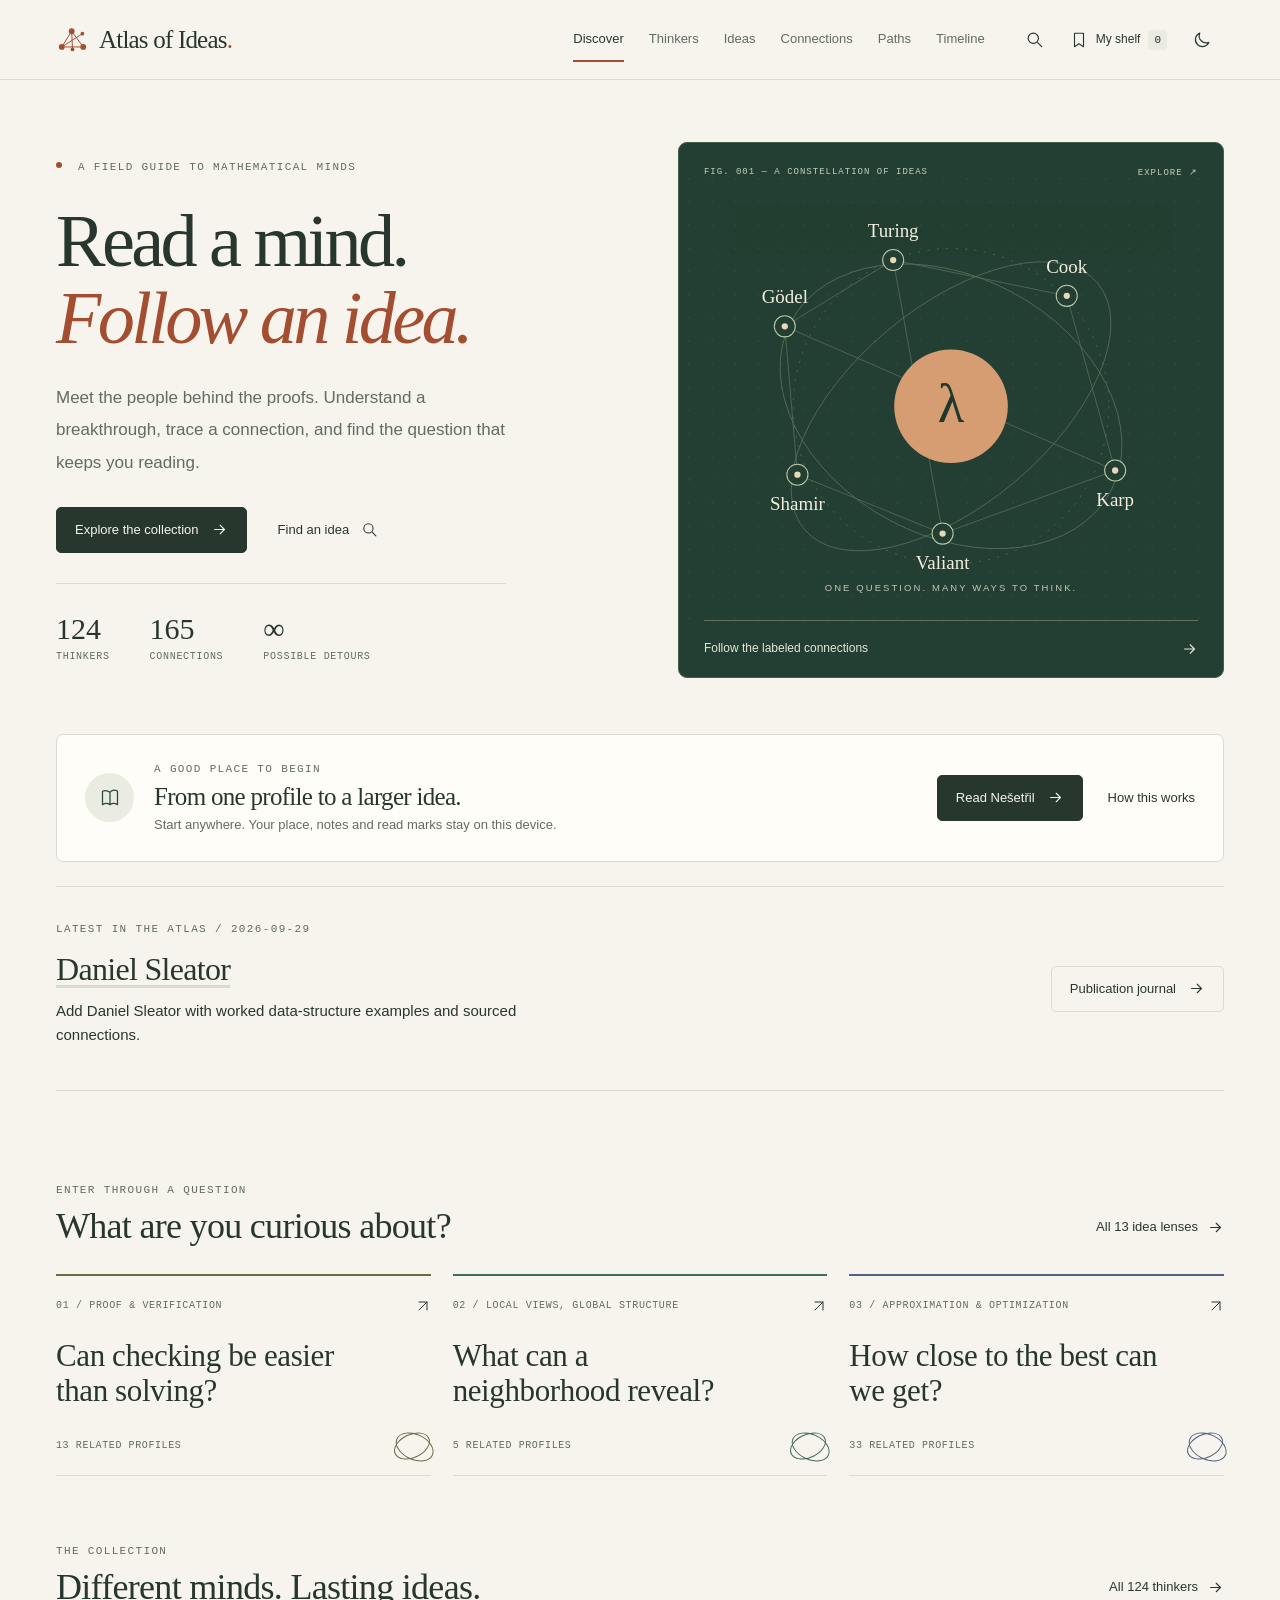
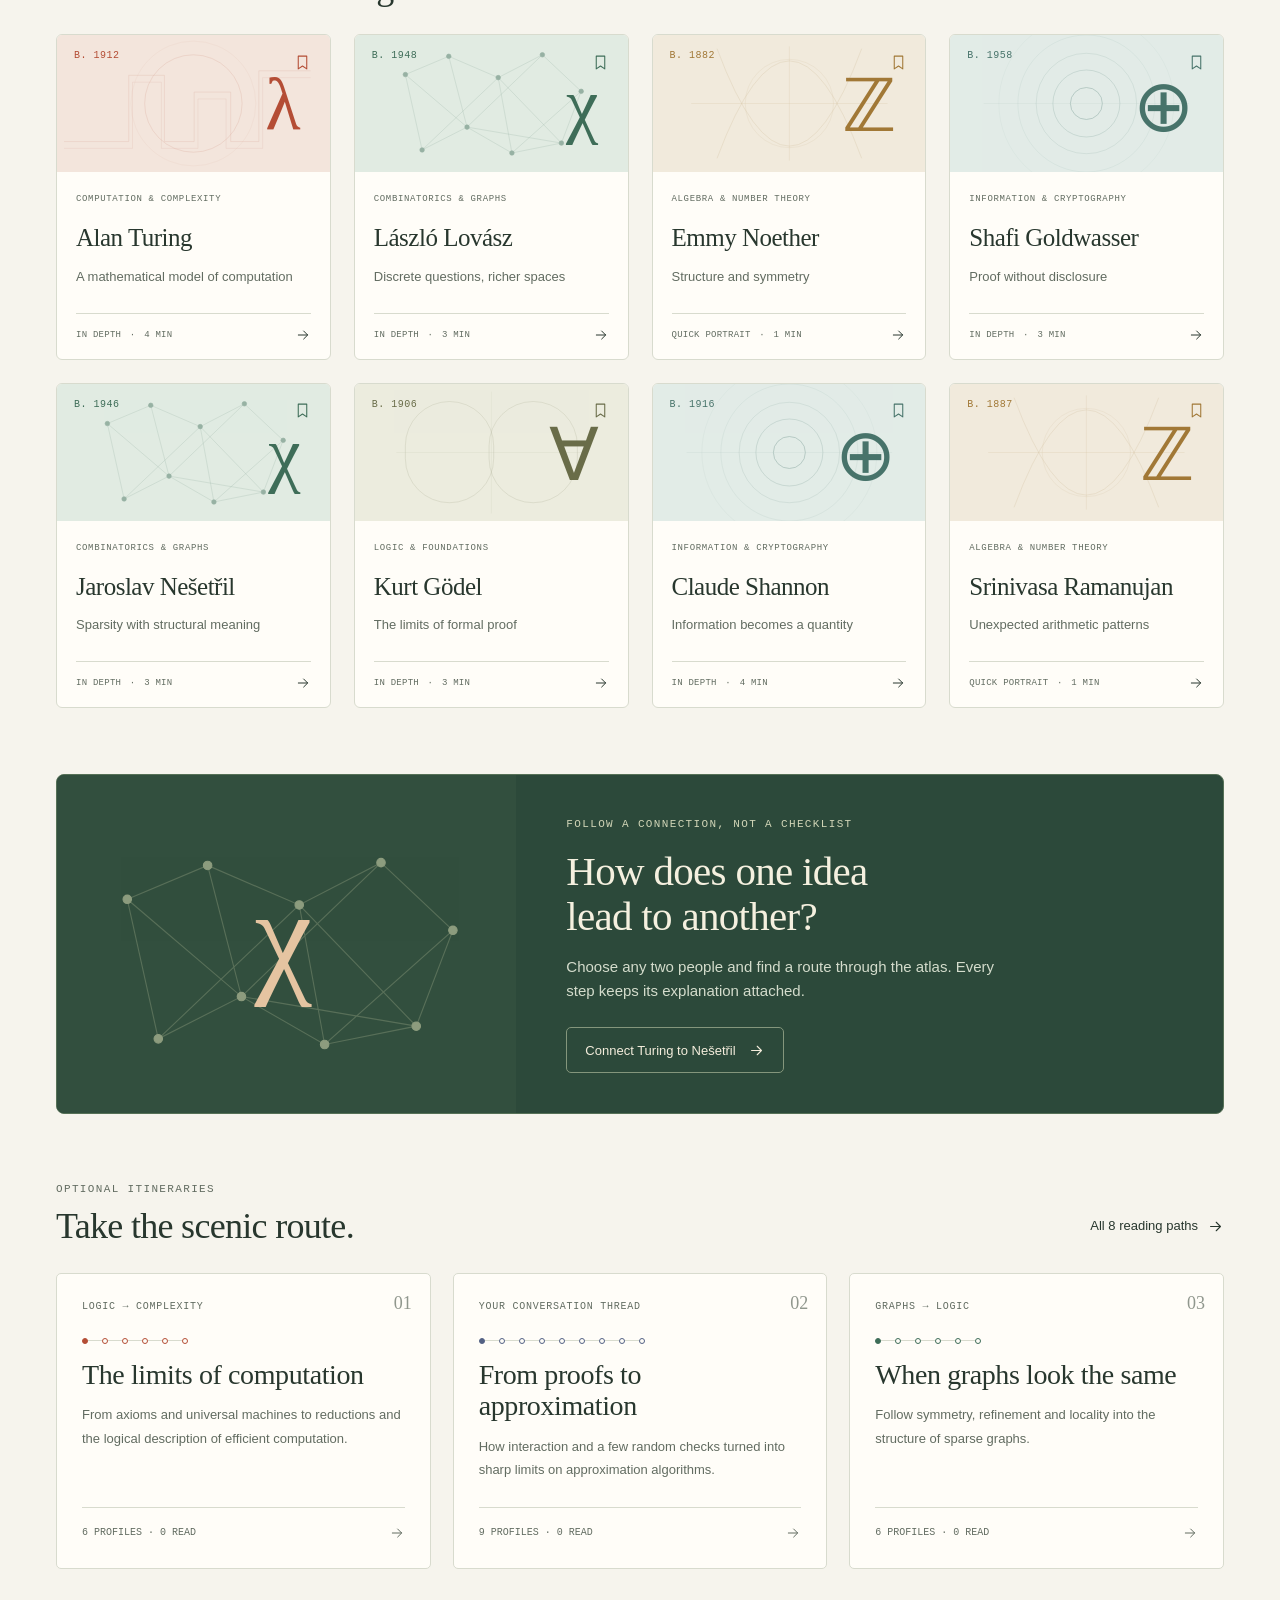
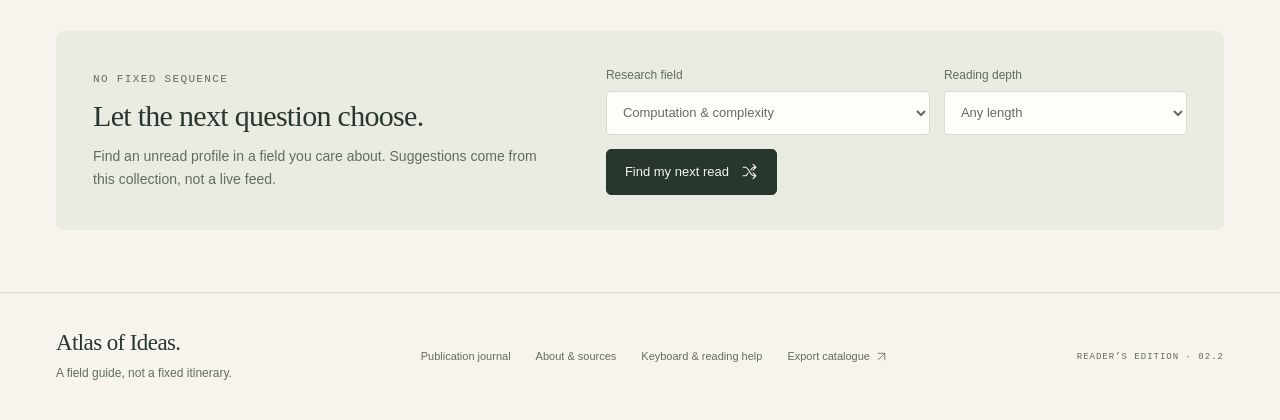
